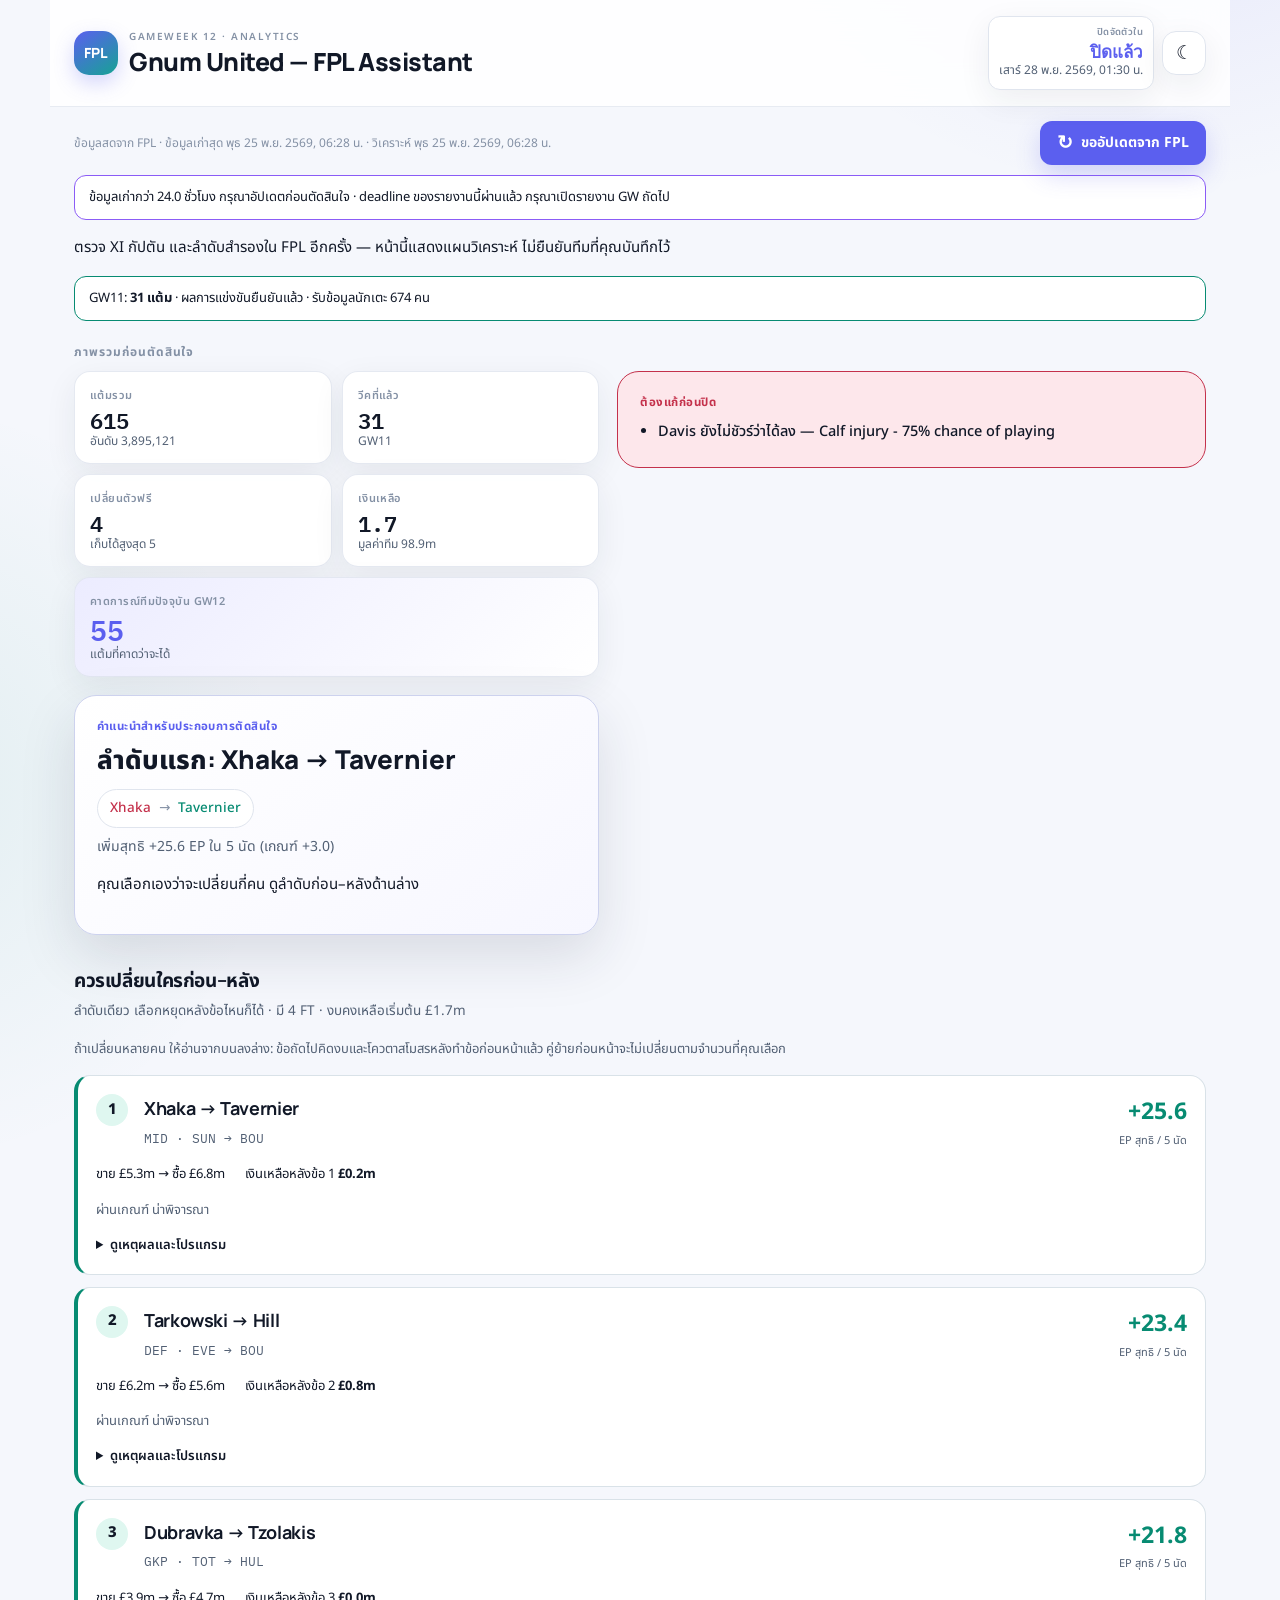
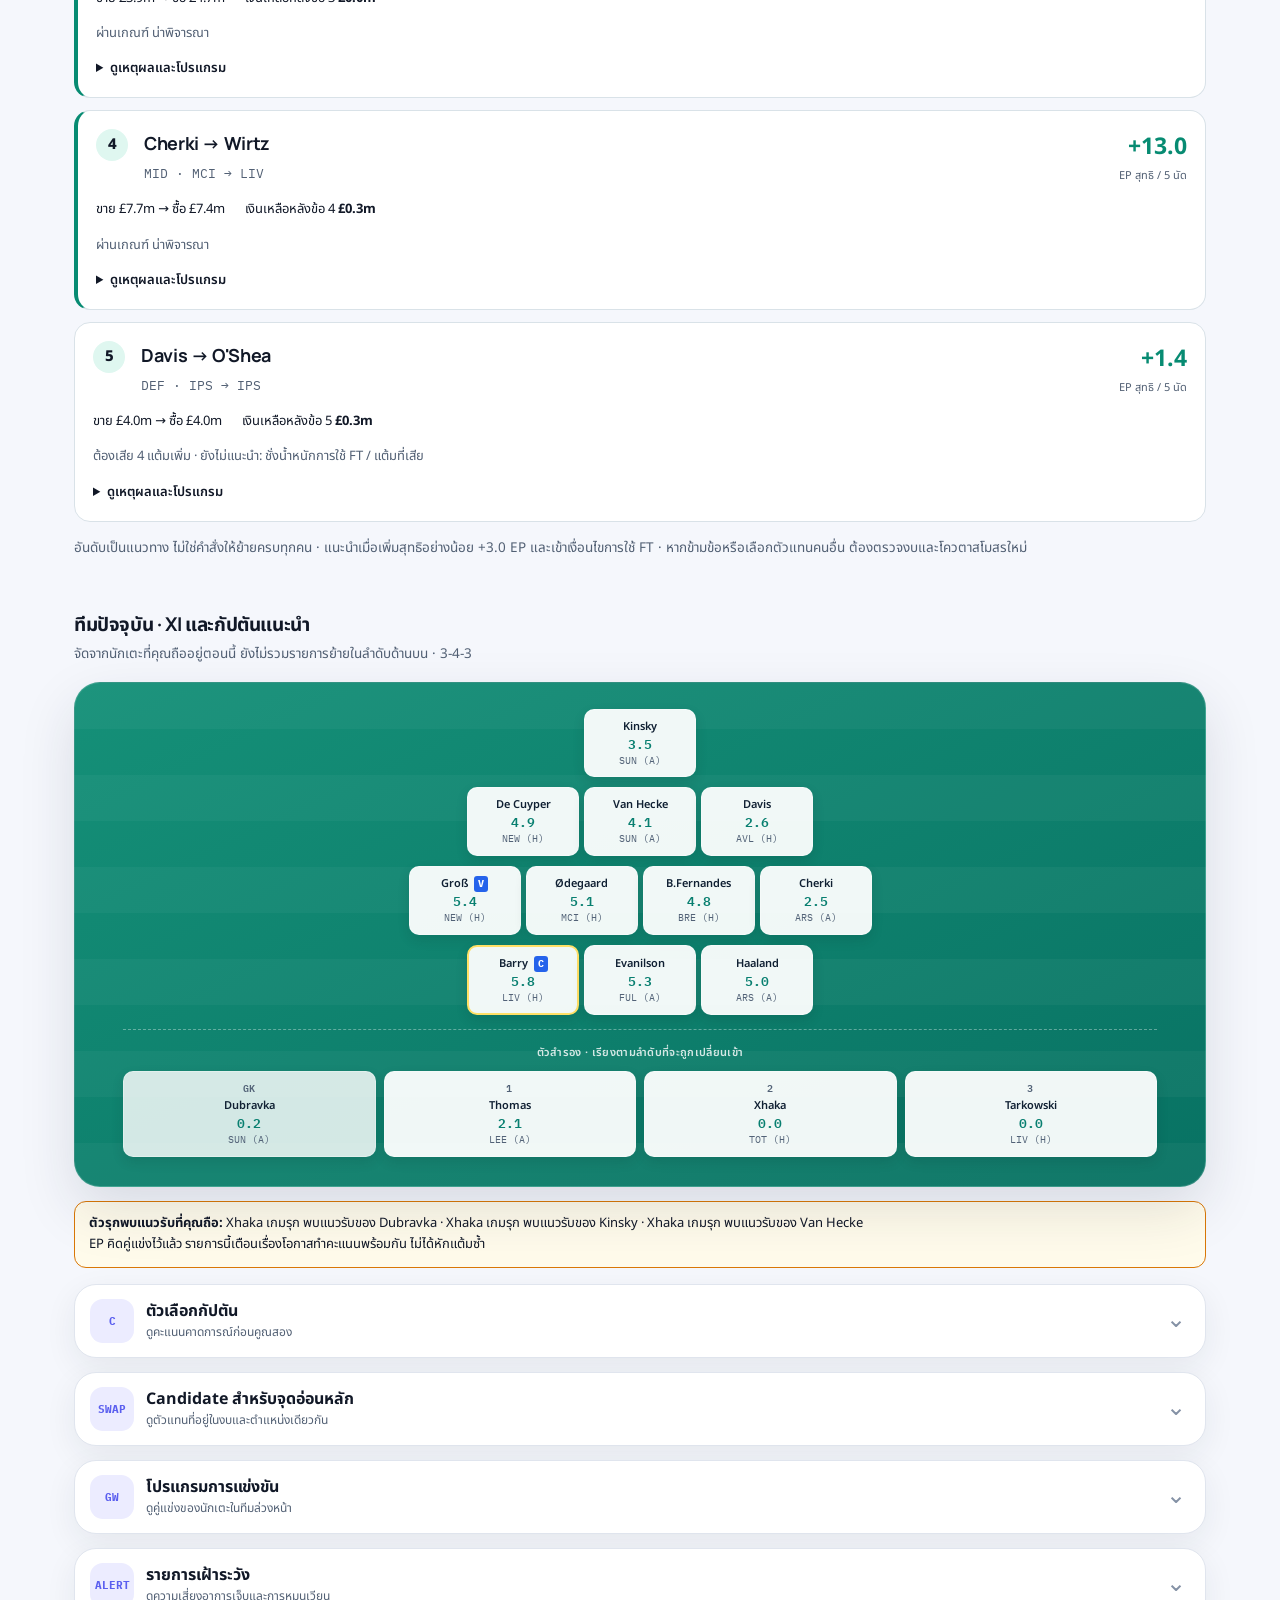
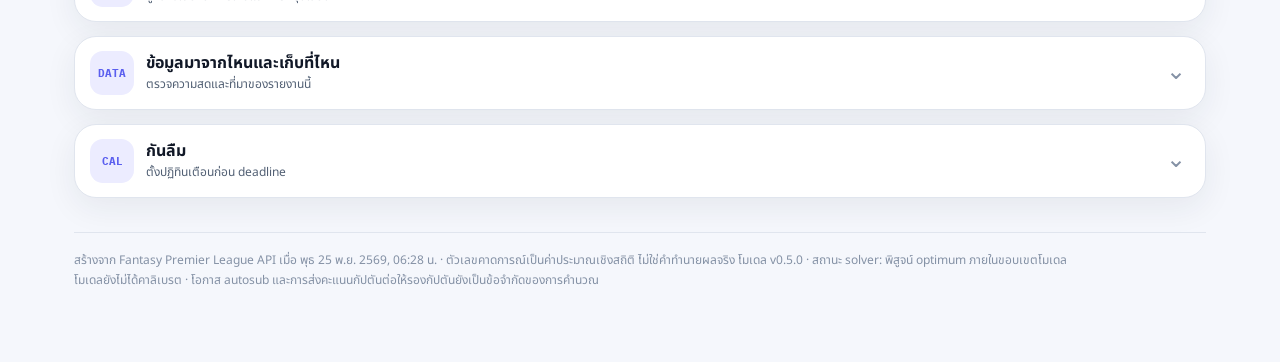
==== docs/index.html @ 447b9b9e "dashboard: refresh published report [skip ci]" ====
<!doctype html>
<html lang="th">
<head>
<meta charset="utf-8">
<meta name="viewport" content="width=device-width, initial-scale=1, viewport-fit=cover">
<title>Gnum United — FPL Assistant</title>
<meta name="description" content="วิเคราะห์ทีม ตัวเลือกกัปตัน และ Candidate สำหรับการตัดสินใจก่อน deadline">
<link rel="manifest" href="manifest.webmanifest">
<meta name="theme-color" content="#0B1829" media="(prefers-color-scheme: dark)">
<meta name="theme-color" content="#F5F7FC" media="(prefers-color-scheme: light)">
<meta name="apple-mobile-web-app-capable" content="yes">
<meta name="apple-mobile-web-app-title" content="FPL">
<link rel="apple-touch-icon" href="icon-180.png">
<link rel="icon" href="icon.svg" type="image/svg+xml">
<link rel="preconnect" href="https://fonts.googleapis.com">
<link rel="preconnect" href="https://fonts.gstatic.com" crossorigin>
<link rel="stylesheet" href="https://fonts.googleapis.com/css2?family=Manrope:wght@600;700;800&family=Noto+Sans+Thai:wght@400;500;600;700&family=IBM+Plex+Mono:wght@500;600&display=swap">
<link rel="stylesheet" href="sports-ui.css?v=f3679ccfa0b4">
</head>
<body>
<div class="wrap">

<header>
  <div class="brandline">
    <div class="appmark">FPL</div>
    <div class="brand">
      <div class="eyebrow">Gameweek 12 &middot; Analytics</div>
      <h1>Gnum United — FPL Assistant</h1>
    </div>
  </div>
  <div class="header-actions">
    <div class="countdown ">
      <div class="lab">ปิดจัดตัวใน</div>
      <div class="val" id="cd" data-deadline="2026-11-27T18:30:00+00:00">2d 19h</div>
      <div class="sub">เสาร์ 28 พ.ย. 2569, 01:30 น.</div>
    </div>
    <button class="iconbtn" type="button" id="theme-toggle" aria-label="เปลี่ยนธีม" title="เปลี่ยนธีม">
      <span class="theme-sun" aria-hidden="true">☀</span><span class="theme-moon" aria-hidden="true">☾</span>
    </button>
  </div>
</header>

<div class="webtools">
  <form method="post" action="/refresh" id="refresh-form">
    <button class="btn refreshbtn" type="submit" id="refresh-btn"><span class="refreshicon" aria-hidden="true">↻</span><span class="refresh-label">อัปเดตข้อมูลล่าสุด</span></button>
    <button class="btn installbtn" type="button" id="install-btn" hidden><span aria-hidden="true">↓</span> ติดตั้งแอป</button>
  </form>
  <span class="stamp">ข้อมูลสดจาก FPL · ข้อมูลเก่าสุด พุธ 25 พ.ย. 2569, 06:28 น. · วิเคราะห์ พุธ 25 พ.ย. 2569, 06:28 น.</span>
  <div class="refresh-status" id="refresh-status" role="status" aria-live="polite" hidden></div>
</div>

<div class="data-state working" id="freshness-warning" role="status" hidden
     data-fetched="2026-11-24T23:28:04.010423+00:00" data-stale-hours="24.0"
     data-known="true"></div>
<p class="sub lineup-note">ตรวจ XI กัปตัน และลำดับสำรองใน FPL อีกครั้ง — หน้านี้แสดงแผนวิเคราะห์ ไม่ยืนยันทีมที่คุณบันทึกไว้</p>

<div class="data-state success">
  GW11: <b>31 แต้ม</b> · ผลการแข่งขันยืนยันแล้ว
  · รับข้อมูลนักเตะ 674 คน
</div>

<div class="overview-label">ภาพรวมก่อนตัดสินใจ</div>
<div class="top-summary">
<dl class="tiles">
  <div class="tile"><dt>แต้มรวม</dt><dd>615<small>อันดับ 3,895,121</small></dd></div>
  <div class="tile"><dt>วีคที่แล้ว</dt><dd>31<small>GW11</small></dd></div>
  <div class="tile"><dt>เปลี่ยนตัวฟรี</dt><dd>4<small>เก็บได้สูงสุด 5</small></dd></div>
  <div class="tile"><dt>เงินเหลือ</dt><dd>1.7<small>มูลค่าทีม 98.9m</small></dd></div>
  <div class="tile"><dt>คาดการณ์ทีมปัจจุบัน GW12</dt><dd>55<small>แต้มที่คาดว่าจะได้</small></dd></div>
</dl>

<div class="action alert">
  <div class="lab">ต้องแก้ก่อนปิด</div>
  <ul class="alertlist">
<li>Davis ยังไม่ชัวร์ว่าได้ลง — Calf injury - 75% chance of playing</li>  </ul>
</div>

<div class="action">
  <div class="lab">คำแนะนำสำหรับประกอบการตัดสินใจ</div>
  <p class="headline">ลำดับแรก: Xhaka → Tavernier</p>
  <div class="move">
    <span class="swap"><span class="out">Xhaka</span><span class="arr">&rarr;</span><span class="in">Tavernier</span></span>
  </div>
  <p class="detail">เพิ่มสุทธิ +25.6 EP ใน 5 นัด (เกณฑ์ +3.0)</p>
  <p class="sub">คุณเลือกเองว่าจะเปลี่ยนกี่คน ดูลำดับก่อน–หลังด้านล่าง</p>
</div>
</div>

<section id="transfer-priorities" aria-labelledby="priority-heading">
  <h2 id="priority-heading">ควรเปลี่ยนใครก่อน–หลัง</h2>
  <p class="sub">ลำดับเดียว เลือกหยุดหลังข้อไหนก็ได้ · มี 4 FT · งบคงเหลือเริ่มต้น £1.7m</p>
  <p class="priority-note">ถ้าเปลี่ยนหลายคน ให้อ่านจากบนลงล่าง: ข้อถัดไปคิดงบและโควตาสโมสรหลังทำข้อก่อนหน้าแล้ว คู่ย้ายก่อนหน้าจะไม่เปลี่ยนตามจำนวนที่คุณเลือก</p>
  <ol class="priority-list">
    <li class="priority-card priority-ready">
      <div class="priority-top"><span class="priority-number">1</span><div>
        <h3>Xhaka <span aria-label="เปลี่ยนเป็น">→</span> Tavernier</h3>
        <p class="pmeta">MID · SUN → BOU</p>
      </div><strong class="priority-gain">+25.6<small>EP สุทธิ / 5 นัด</small></strong></div>
      <div class="priority-meta">
        <span>ขาย £5.3m → ซื้อ £6.8m</span>
        <span>เงินเหลือหลังข้อ 1 <b>£0.2m</b></span>
      </div>
      <p class="priority-status">ผ่านเกณฑ์ น่าพิจารณา</p>
      <details class="priority-details"><summary>ดูเหตุผลและโปรแกรม</summary>
        <p>EP 5 นัด: Xhaka 0.0 → Tavernier 25.6 · เพิ่มก่อนหักแต้ม +25.6</p>
        <p>ถ้าทำข้อ 1–1: รวมสุทธิ +25.6 EP · เสียแต้มรวม 0</p>
        <p>ความพร้อมลง 100% · โอกาสตัวจริงประมาณ 100% · มีโปรแกรม 5/5 นัด</p>
        <p>GW12 FUL (A) · GW13 BHA (H) · GW14 HUL (H) · GW15 ARS (A) · GW16 COV (H)</p>
      </details>
    </li>
    <li class="priority-card priority-ready">
      <div class="priority-top"><span class="priority-number">2</span><div>
        <h3>Tarkowski <span aria-label="เปลี่ยนเป็น">→</span> Hill</h3>
        <p class="pmeta">DEF · EVE → BOU</p>
      </div><strong class="priority-gain">+23.4<small>EP สุทธิ / 5 นัด</small></strong></div>
      <div class="priority-meta">
        <span>ขาย £6.2m → ซื้อ £5.6m</span>
        <span>เงินเหลือหลังข้อ 2 <b>£0.8m</b></span>
      </div>
      <p class="priority-status">ผ่านเกณฑ์ น่าพิจารณา</p>
      <details class="priority-details"><summary>ดูเหตุผลและโปรแกรม</summary>
        <p>EP 5 นัด: Tarkowski 0.0 → Hill 23.4 · เพิ่มก่อนหักแต้ม +23.4</p>
        <p>ถ้าทำข้อ 1–2: รวมสุทธิ +49.0 EP · เสียแต้มรวม 0</p>
        <p>ความพร้อมลง 100% · โอกาสตัวจริงประมาณ 100% · มีโปรแกรม 5/5 นัด</p>
        <p>GW12 FUL (A) · GW13 BHA (H) · GW14 HUL (H) · GW15 ARS (A) · GW16 COV (H)</p>
      </details>
    </li>
    <li class="priority-card priority-ready">
      <div class="priority-top"><span class="priority-number">3</span><div>
        <h3>Dubravka <span aria-label="เปลี่ยนเป็น">→</span> Tzolakis</h3>
        <p class="pmeta">GKP · TOT → HUL</p>
      </div><strong class="priority-gain">+21.8<small>EP สุทธิ / 5 นัด</small></strong></div>
      <div class="priority-meta">
        <span>ขาย £3.9m → ซื้อ £4.7m</span>
        <span>เงินเหลือหลังข้อ 3 <b>£0.0m</b></span>
      </div>
      <p class="priority-status">ผ่านเกณฑ์ น่าพิจารณา</p>
      <details class="priority-details"><summary>ดูเหตุผลและโปรแกรม</summary>
        <p>EP 5 นัด: Dubravka 0.8 → Tzolakis 22.6 · เพิ่มก่อนหักแต้ม +21.8</p>
        <p>ถ้าทำข้อ 1–3: รวมสุทธิ +70.8 EP · เสียแต้มรวม 0</p>
        <p>ความพร้อมลง 100% · โอกาสตัวจริงประมาณ 100% · มีโปรแกรม 5/5 นัด</p>
        <p>GW12 CRY (A) · GW13 NFO (H) · GW14 BOU (A) · GW15 TOT (H) · GW16 MCI (A)</p>
      </details>
    </li>
    <li class="priority-card priority-ready">
      <div class="priority-top"><span class="priority-number">4</span><div>
        <h3>Cherki <span aria-label="เปลี่ยนเป็น">→</span> Wirtz</h3>
        <p class="pmeta">MID · MCI → LIV</p>
      </div><strong class="priority-gain">+13.0<small>EP สุทธิ / 5 นัด</small></strong></div>
      <div class="priority-meta">
        <span>ขาย £7.7m → ซื้อ £7.4m</span>
        <span>เงินเหลือหลังข้อ 4 <b>£0.3m</b></span>
      </div>
      <p class="priority-status">ผ่านเกณฑ์ น่าพิจารณา</p>
      <details class="priority-details"><summary>ดูเหตุผลและโปรแกรม</summary>
        <p>EP 5 นัด: Cherki 13.8 → Wirtz 26.8 · เพิ่มก่อนหักแต้ม +13.0</p>
        <p>ถ้าทำข้อ 1–4: รวมสุทธิ +83.8 EP · เสียแต้มรวม 0</p>
        <p>ความพร้อมลง 100% · โอกาสตัวจริงประมาณ 100% · มีโปรแกรม 5/5 นัด</p>
        <p>GW12 EVE (A) · GW13 SUN (H) · GW14 CHE (A) · GW15 LEE (H) · GW16 TOT (H)</p>
      </details>
    </li>
    <li class="priority-card ">
      <div class="priority-top"><span class="priority-number">5</span><div>
        <h3>Davis <span aria-label="เปลี่ยนเป็น">→</span> O&#39;Shea</h3>
        <p class="pmeta">DEF · IPS → IPS</p>
      </div><strong class="priority-gain">+1.4<small>EP สุทธิ / 5 นัด</small></strong></div>
      <div class="priority-meta">
        <span>ขาย £4.0m → ซื้อ £4.0m</span>
        <span>เงินเหลือหลังข้อ 5 <b>£0.3m</b></span>
      </div>
      <p class="priority-status">ต้องเสีย 4 แต้มเพิ่ม · ยังไม่แนะนำ: ชั่งน้ำหนักการใช้ FT / แต้มที่เสีย</p>
      <details class="priority-details"><summary>ดูเหตุผลและโปรแกรม</summary>
        <p>EP 5 นัด: Davis 10.8 → O&#39;Shea 16.2 · เพิ่มก่อนหักแต้ม +5.4</p>
        <p>ถ้าทำข้อ 1–5: รวมสุทธิ +85.1 EP · เสียแต้มรวม 4</p>
        <p>ความพร้อมลง 100% · โอกาสตัวจริงประมาณ 100% · มีโปรแกรม 5/5 นัด</p>
        <p>GW12 AVL (H) · GW13 COV (A) · GW14 LEE (A) · GW15 NEW (H) · GW16 BHA (A)</p>
      </details>
    </li>
  </ol>
  <p class="sub">อันดับเป็นแนวทาง ไม่ใช่คำสั่งให้ย้ายครบทุกคน · แนะนำเมื่อเพิ่มสุทธิอย่างน้อย +3.0 EP และเข้าเงื่อนไขการใช้ FT · หากข้ามข้อหรือเลือกตัวแทนคนอื่น ต้องตรวจงบและโควตาสโมสรใหม่</p>
</section>

<section aria-labelledby="current-xi-heading">
  <h2 id="current-xi-heading">ทีมปัจจุบัน · XI และกัปตันแนะนำ</h2>
  <p class="sub">จัดจากนักเตะที่คุณถืออยู่ตอนนี้ ยังไม่รวมรายการย้ายในลำดับด้านบน · 3-4-3</p>
  <div class="pitch">
    <div class="row">
      <button type="button" class="card player-open " data-player="496">
        <div class="nm">Kinsky</div>
        <div class="ep">3.5</div>
        <div class="op">SUN (A)</div>
      </button>
    </div>
    <div class="row">
      <button type="button" class="card player-open " data-player="115">
        <div class="nm">De Cuyper</div>
        <div class="ep">4.9</div>
        <div class="op">NEW (H)</div>
      </button>
      <button type="button" class="card player-open " data-player="112">
        <div class="nm">Van Hecke</div>
        <div class="ep">4.1</div>
        <div class="op">SUN (A)</div>
      </button>
      <button type="button" class="card player-open " data-player="305">
        <div class="nm">Davis</div>
        <div class="ep">2.6</div>
        <div class="op">AVL (H)</div>
      </button>
    </div>
    <div class="row">
      <button type="button" class="card player-open " data-player="124">
        <div class="nm">Groß<span class="badge">V</span></div>
        <div class="ep">5.4</div>
        <div class="op">NEW (H)</div>
      </button>
      <button type="button" class="card player-open " data-player="15">
        <div class="nm">Ødegaard</div>
        <div class="ep">5.1</div>
        <div class="op">MCI (H)</div>
      </button>
      <button type="button" class="card player-open " data-player="426">
        <div class="nm">B.Fernandes</div>
        <div class="ep">4.8</div>
        <div class="op">BRE (H)</div>
      </button>
      <button type="button" class="card player-open " data-player="399">
        <div class="nm">Cherki</div>
        <div class="ep">2.5</div>
        <div class="op">ARS (A)</div>
      </button>
    </div>
    <div class="row">
      <button type="button" class="card player-open cap" data-player="249">
        <div class="nm">Barry<span class="badge">C</span></div>
        <div class="ep">5.8</div>
        <div class="op">LIV (H)</div>
      </button>
      <button type="button" class="card player-open " data-player="79">
        <div class="nm">Evanilson</div>
        <div class="ep">5.3</div>
        <div class="op">FUL (A)</div>
      </button>
      <button type="button" class="card player-open " data-player="411">
        <div class="nm">Haaland</div>
        <div class="ep">5.0</div>
        <div class="op">ARS (A)</div>
      </button>
    </div>
    <div class="benchrow">
      <div class="lab">ตัวสำรอง &middot; เรียงตามลำดับที่จะถูกเปลี่ยนเข้า</div>
      <div class="row benchgrid">
        <button type="button" class="card player-open gkslot" data-player="497"><div class="slot">GK</div><div class="nm">Dubravka</div><div class="ep">0.2</div><div class="op">SUN (A)</div></button>
        <button type="button" class="card player-open" data-player="173"><div class="slot">1</div><div class="nm">Thomas</div><div class="ep">2.1</div><div class="op">LEE (A)</div></button>
        <button type="button" class="card player-open" data-player="544"><div class="slot">2</div><div class="nm">Xhaka</div><div class="ep">0.0</div><div class="op">TOT (H)</div></button>
        <button type="button" class="card player-open" data-player="229"><div class="slot">3</div><div class="nm">Tarkowski</div><div class="ep">0.0</div><div class="op">LIV (H)</div></button>
      </div>
    </div>
  </div>
</section>

<div class="data-state caution"><b>ตัวรุกพบแนวรับที่คุณถือ:</b> Xhaka เกมรุก พบแนวรับของ Dubravka · Xhaka เกมรุก พบแนวรับของ Kinsky · Xhaka เกมรุก พบแนวรับของ Van Hecke<br><span class="sub">EP คิดคู่แข่งไว้แล้ว รายการนี้เตือนเรื่องโอกาสทำคะแนนพร้อมกัน ไม่ได้หักแต้มซ้ำ</span></div>

<details class="insight">
  <summary><span class="summary-icon">C</span><span><strong>ตัวเลือกกัปตัน</strong><small>ดูคะแนนคาดการณ์ก่อนคูณสอง</small></span><span class="chevron">⌄</span></summary>
  <div class="insight-body">
  <p class="sub">แต้มที่คาดว่าจะได้ ก่อนคูณสอง</p>
  <div class="scroll"><table>
    <thead><tr><th>ผู้เล่น</th><th>คู่แข่ง</th><th class="r">xG</th><th class="r">xA</th><th class="r">Bonus</th><th class="r">EP</th></tr></thead>
    <tbody>
      <tr>
        <td><span class="pos">FWD</span> <span class="pname">Barry</span> <span class="pmeta">EVE</span></td>
        <td class="pmeta">LIV (H)</td>
        <td class="r">0.70</td>
        <td class="r">0.07</td>
        <td class="r">0.3</td>
        <td class="r"><span class="meter"><span class="track"><span class="fill" style="width:100%"></span></span><b>5.8</b></span></td>
      </tr>
      <tr>
        <td><span class="pos">MID</span> <span class="pname">Groß</span> <span class="pmeta">BHA</span></td>
        <td class="pmeta">NEW (H)</td>
        <td class="r">0.33</td>
        <td class="r">0.32</td>
        <td class="r">0.7</td>
        <td class="r"><span class="meter"><span class="track"><span class="fill" style="width:92%"></span></span><b>5.4</b></span></td>
      </tr>
      <tr>
        <td><span class="pos">FWD</span> <span class="pname">Evanilson</span> <span class="pmeta">BOU</span></td>
        <td class="pmeta">FUL (A)</td>
        <td class="r">0.42</td>
        <td class="r">0.12</td>
        <td class="r">0.8</td>
        <td class="r"><span class="meter"><span class="track"><span class="fill" style="width:90%"></span></span><b>5.3</b></span></td>
      </tr>
      <tr>
        <td><span class="pos">MID</span> <span class="pname">Ødegaard</span> <span class="pmeta">ARS</span></td>
        <td class="pmeta">MCI (H)</td>
        <td class="r">0.26</td>
        <td class="r">0.24</td>
        <td class="r">0.7</td>
        <td class="r"><span class="meter"><span class="track"><span class="fill" style="width:87%"></span></span><b>5.1</b></span></td>
      </tr>
      <tr>
        <td><span class="pos">FWD</span> <span class="pname">Haaland</span> <span class="pmeta">MCI</span></td>
        <td class="pmeta">ARS (A)</td>
        <td class="r">0.63</td>
        <td class="r">0.05</td>
        <td class="r">1.0</td>
        <td class="r"><span class="meter"><span class="track"><span class="fill" style="width:86%"></span></span><b>5.0</b></span></td>
      </tr>
      <tr>
        <td><span class="pos">DEF</span> <span class="pname">De Cuyper</span> <span class="pmeta">BHA</span></td>
        <td class="pmeta">NEW (H)</td>
        <td class="r">0.18</td>
        <td class="r">0.19</td>
        <td class="r">0.5</td>
        <td class="r"><span class="meter"><span class="track"><span class="fill" style="width:83%"></span></span><b>4.9</b></span></td>
      </tr>
    </tbody>
  </table></div>
  </div>
</details>

<details class="insight">
  <summary><span class="summary-icon">SWAP</span><span><strong>Candidate สำหรับจุดอ่อนหลัก</strong><small>ดูตัวแทนที่อยู่ในงบและตำแหน่งเดียวกัน</small></span><span class="chevron">⌄</span></summary>
  <div class="insight-body">
  <p class="sub">
    เทียบตัวแทนตำแหน่ง MID กับ <b>Xhaka</b>
    (ราคาขาย £5.3m · EP 5/5 นัด 0.0)
    · เรียงจากผลต่าง EP โดยไม่ใช้ ownership จัดอันดับ
  </p>
  <div class="scroll"><table>
    <thead><tr><th>#</th><th>ผู้เล่น</th><th class="r">£</th><th class="r">%ถือครอง</th><th>โปรแกรม 5 นัด</th><th class="r">GW12</th><th class="r">EP 5 นัด</th><th class="r">ผลต่างสุทธิ</th><th class="r">โอกาสลง</th></tr></thead>
    <tbody>
      <tr style="background:var(--good-soft)">
        <td class="r">1</td>
        <td><span class="pname">Tavernier</span> <span class="pmeta">BOU</span> <span class="pos">ลำดับแรก</span> <span class="pos">ราคาเสี่ยงขึ้น</span><br><span class="pmeta">นาที +10.0 · ประตู +8.8 · แอสซิสต์ +2.8 · คลีนชีต +1.3</span></td>
        <td class="r">6.8</td>
        <td class="r">33.6</td>
        <td style="white-space:normal"><span class="pmeta">GW12 FUL (A) [3] · GW13 BHA (H) [4] · GW14 HUL (H) [2] · GW15 ARS (A) [5] · GW16 COV (H) [2]</span></td>
        <td class="r">4.7</td>
        <td class="r"><b>25.6</b><br><small>5/5 นัด</small></td>
        <td class="r" style="color:var(--good)">+25.6</td>
        <td class="r">100%</td>
      </tr>
      <tr>
        <td class="r">2</td>
        <td><span class="pname">E.Le Fée</span> <span class="pmeta">SUN</span><br><span class="pmeta">นาที +10.0 · ประตู +8.0 · แอสซิสต์ +2.4 · คลีนชีต +1.3</span></td>
        <td class="r">5.7</td>
        <td class="r">3.1</td>
        <td style="white-space:normal"><span class="pmeta">GW12 TOT (H) [3] · GW13 LIV (A) [4] · GW14 NEW (A) [3] · GW15 NFO (H) [3] · GW16 CRY (H) [2]</span></td>
        <td class="r">5.3</td>
        <td class="r"><b>25.4</b><br><small>5/5 นัด</small></td>
        <td class="r" style="color:var(--good)">+25.4</td>
        <td class="r">100%</td>
      </tr>
      <tr>
        <td class="r">3</td>
        <td><span class="pname">Rudoni</span> <span class="pmeta">COV</span><br><span class="pmeta">นาที +9.7 · ประตู +5.8 · แอสซิสต์ +2.8 · คลีนชีต +1.1</span></td>
        <td class="r">5.0</td>
        <td class="r">1.8</td>
        <td style="white-space:normal"><span class="pmeta">GW12 LEE (A) [3] · GW13 IPS (H) [2] · GW14 MUN (A) [3] · GW15 AVL (H) [3] · GW16 BOU (A) [4]</span></td>
        <td class="r">4.4</td>
        <td class="r"><b>23.3</b><br><small>5/5 นัด</small></td>
        <td class="r" style="color:var(--good)">+23.3</td>
        <td class="r">100%</td>
      </tr>
      <tr>
        <td class="r">4</td>
        <td><span class="pname">Dewsbury-Hall</span> <span class="pmeta">EVE</span><br><span class="pmeta">นาที +10.0 · ประตู +4.6 · แอสซิสต์ +1.8 · คลีนชีต +1.1</span></td>
        <td class="r">6.7</td>
        <td class="r">7.1</td>
        <td style="white-space:normal"><span class="pmeta">GW12 LIV (H) [4] · GW13 AVL (A) [3] · GW14 FUL (H) [2] · GW15 BHA (A) [4] · GW16 NFO (A) [2]</span></td>
        <td class="r">4.7</td>
        <td class="r"><b>22.0</b><br><small>5/5 นัด</small></td>
        <td class="r" style="color:var(--good)">+22.0</td>
        <td class="r">100%</td>
      </tr>
    </tbody>
  </table></div>
  <p class="sub" style="margin-top:10px">เกณฑ์แนะนำย้าย: เพิ่มอย่างน้อย 3.0 EP ใน 5 นัด หากไม่ถึงเกณฑ์ Candidate เป็นเพียง watchlist</p>
  </div>
</details>


<details class="insight">
  <summary><span class="summary-icon">GW</span><span><strong>โปรแกรมการแข่งขัน</strong><small>ดูคู่แข่งของนักเตะในทีมล่วงหน้า</small></span><span class="chevron">⌄</span></summary>
  <div class="insight-body">
  <p class="sub">ดูว่านักเตะของคุณแต่ละกลุ่มเจอใครบ้าง · กดชื่อนักเตะเพื่อเปิดอันดับเปรียบเทียบ</p>
  <div class="scroll"><table>
    <thead><tr><th>นักเตะในทีมคุณ</th><th class="r">GW12</th><th class="r">GW13</th><th class="r">GW14</th><th class="r">GW15</th><th class="r">GW16</th><th class="r">GW17</th><th class="r">เฉลี่ย</th></tr></thead>
    <tbody>
      <tr>
        <td><div class="playerlist"><button type="button" class="playerlink player-open" data-player="115">De Cuyper <span class="pmeta">DEF</span></button><button type="button" class="playerlink player-open" data-player="124">Groß <span class="pmeta">MID</span></button></div><span class="pmeta">Brighton</span></td>
        <td class="r"><span class="fdr d3">NEW H 3</span></td>
        <td class="r"><span class="fdr d4">BOU A 4</span></td>
        <td class="r"><span class="fdr d2">NFO A 2</span></td>
        <td class="r"><span class="fdr d3">EVE H 3</span></td>
        <td class="r"><span class="fdr d2">IPS H 2</span></td>
        <td class="r"><span class="fdr d3">FUL A 3</span></td>
        <td class="r">2.83</td>
      </tr>
      <tr>
        <td><div class="playerlist"><button type="button" class="playerlink player-open" data-player="229">Tarkowski <span class="pmeta">DEF</span></button><button type="button" class="playerlink player-open" data-player="249">Barry <span class="pmeta">FWD</span></button></div><span class="pmeta">Everton</span></td>
        <td class="r"><span class="fdr d4">LIV H 4</span></td>
        <td class="r"><span class="fdr d3">AVL A 3</span></td>
        <td class="r"><span class="fdr d2">FUL H 2</span></td>
        <td class="r"><span class="fdr d4">BHA A 4</span></td>
        <td class="r"><span class="fdr d2">NFO A 2</span></td>
        <td class="r"><span class="fdr d2">SUN H 2</span></td>
        <td class="r">2.83</td>
      </tr>
      <tr>
        <td><div class="playerlist"><button type="button" class="playerlink player-open" data-player="305">Davis <span class="pmeta">DEF</span></button></div><span class="pmeta">Ipswich Town</span></td>
        <td class="r"><span class="fdr d3">AVL H 3</span></td>
        <td class="r"><span class="fdr d2">COV A 2</span></td>
        <td class="r"><span class="fdr d3">LEE A 3</span></td>
        <td class="r"><span class="fdr d3">NEW H 3</span></td>
        <td class="r"><span class="fdr d4">BHA A 4</span></td>
        <td class="r"><span class="fdr d3">BRE H 3</span></td>
        <td class="r">3.00</td>
      </tr>
      <tr>
        <td><div class="playerlist"><button type="button" class="playerlink player-open" data-player="426">B.Fernandes <span class="pmeta">MID</span></button></div><span class="pmeta">Man Utd</span></td>
        <td class="r"><span class="fdr d3">BRE H 3</span></td>
        <td class="r"><span class="fdr d3">NEW A 3</span></td>
        <td class="r"><span class="fdr d2">COV H 2</span></td>
        <td class="r"><span class="fdr d2">CRY A 2</span></td>
        <td class="r"><span class="fdr d5">ARS A 5</span></td>
        <td class="r"><span class="fdr d3">NFO H 3</span></td>
        <td class="r">3.00</td>
      </tr>
      <tr>
        <td><div class="playerlist"><button type="button" class="playerlink player-open" data-player="112">Van Hecke <span class="pmeta">DEF</span></button><button type="button" class="playerlink player-open" data-player="496">Kinsky <span class="pmeta">GKP</span></button><button type="button" class="playerlink player-open" data-player="497">Dubravka <span class="pmeta">GKP</span></button></div><span class="pmeta">Spurs</span></td>
        <td class="r"><span class="fdr d3">SUN A 3</span></td>
        <td class="r"><span class="fdr d2">FUL H 2</span></td>
        <td class="r"><span class="fdr d4">ARS H 4</span></td>
        <td class="r"><span class="fdr d2">HUL A 2</span></td>
        <td class="r"><span class="fdr d4">LIV A 4</span></td>
        <td class="r"><span class="fdr d3">BOU H 3</span></td>
        <td class="r">3.00</td>
      </tr>
      <tr>
        <td><div class="playerlist"><button type="button" class="playerlink player-open" data-player="544">Xhaka <span class="pmeta">MID</span></button></div><span class="pmeta">Sunderland</span></td>
        <td class="r"><span class="fdr d3">TOT H 3</span></td>
        <td class="r"><span class="fdr d4">LIV A 4</span></td>
        <td class="r"><span class="fdr d3">NEW A 3</span></td>
        <td class="r"><span class="fdr d3">NFO H 3</span></td>
        <td class="r"><span class="fdr d2">CRY H 2</span></td>
        <td class="r"><span class="fdr d3">EVE A 3</span></td>
        <td class="r">3.00</td>
      </tr>
      <tr>
        <td><div class="playerlist"><button type="button" class="playerlink player-open" data-player="15">Ødegaard <span class="pmeta">MID</span></button></div><span class="pmeta">Arsenal</span></td>
        <td class="r"><span class="fdr d4">MCI H 4</span></td>
        <td class="r"><span class="fdr d4">BRE A 4</span></td>
        <td class="r"><span class="fdr d3">TOT A 3</span></td>
        <td class="r"><span class="fdr d3">BOU H 3</span></td>
        <td class="r"><span class="fdr d3">MUN H 3</span></td>
        <td class="r"><span class="fdr d2">CRY A 2</span></td>
        <td class="r">3.17</td>
      </tr>
      <tr>
        <td><div class="playerlist"><button type="button" class="playerlink player-open" data-player="79">Evanilson <span class="pmeta">FWD</span></button></div><span class="pmeta">Bournemouth</span></td>
        <td class="r"><span class="fdr d3">FUL A 3</span></td>
        <td class="r"><span class="fdr d4">BHA H 4</span></td>
        <td class="r"><span class="fdr d2">HUL H 2</span></td>
        <td class="r"><span class="fdr d5">ARS A 5</span></td>
        <td class="r"><span class="fdr d2">COV H 2</span></td>
        <td class="r"><span class="fdr d3">TOT A 3</span></td>
        <td class="r">3.17</td>
      </tr>
      <tr>
        <td><div class="playerlist"><button type="button" class="playerlink player-open" data-player="173">Thomas <span class="pmeta">DEF</span></button></div><span class="pmeta">Coventry City</span></td>
        <td class="r"><span class="fdr d3">LEE A 3</span></td>
        <td class="r"><span class="fdr d2">IPS H 2</span></td>
        <td class="r"><span class="fdr d3">MUN A 3</span></td>
        <td class="r"><span class="fdr d3">AVL H 3</span></td>
        <td class="r"><span class="fdr d4">BOU A 4</span></td>
        <td class="r"><span class="fdr d4">CHE H 4</span></td>
        <td class="r">3.17</td>
      </tr>
      <tr>
        <td><div class="playerlist"><button type="button" class="playerlink player-open" data-player="399">Cherki <span class="pmeta">MID</span></button><button type="button" class="playerlink player-open" data-player="411">Haaland <span class="pmeta">FWD</span></button></div><span class="pmeta">Man City</span></td>
        <td class="r"><span class="fdr d5">ARS A 5</span></td>
        <td class="r"><span class="fdr d3">LEE H 3</span></td>
        <td class="r"><span class="fdr d4">BRE A 4</span></td>
        <td class="r"><span class="fdr d4">CHE H 4</span></td>
        <td class="r"><span class="fdr d2">HUL H 2</span></td>
        <td class="r"><span class="fdr d3">NEW A 3</span></td>
        <td class="r">3.50</td>
      </tr>
    </tbody>
  </table></div>
  <div class="legend">
    <span><i style="background:var(--fdr2)"></i>ง่าย (2)</span>
    <span><i style="background:var(--fdr3)"></i>กลางๆ (3)</span>
    <span><i style="background:var(--fdr4)"></i>ยาก (4)</span>
    <span><i style="background:var(--fdr5)"></i>ยากมาก (5)</span>
    <span style="color:var(--ink-3)">H เหย้า &middot; A เยือน</span>
  </div>
  </div>
</details>

<div class="modalback" id="player-modal" hidden>
  <div class="modal" role="dialog" aria-modal="true" aria-labelledby="compare-title">
    <div class="modalhead">
      <div><h2 id="compare-title">เปรียบเทียบนักเตะ</h2><div class="pmeta" id="compare-sub"></div></div>
      <button type="button" class="closebtn" id="compare-close" aria-label="ปิด">&times;</button>
    </div>
    <div class="comparefilters" aria-label="เรียงตัวเลือก">
      <button class="filterbtn" data-sort="ep" aria-selected="true">คะแนนสูงสุด</button>
      <button class="filterbtn" data-sort="price">ราคาใกล้เคียง</button>
      <button class="filterbtn" data-sort="form">ฟอร์มดีที่สุด</button>
      <button class="filterbtn" data-sort="fixtures">โปรแกรมดีที่สุด</button>
    </div>
    <p class="swipehint">เลื่อนตารางซ้าย–ขวาเพื่อดู EP ผลต่าง และโอกาสลง</p>
    <div class="scroll comparetable" tabindex="0" aria-label="ตารางเปรียบเทียบนักเตะ เลื่อนซ้ายขวาเพื่อดูทุกคอลัมน์"><table>
      <thead><tr><th>อันดับ</th><th>ผู้เล่น</th><th class="r">£</th><th>โปรแกรม</th><th class="r">ฟอร์ม</th><th class="r">EP 5 นัด</th><th class="r">เทียบคนที่เลือก</th><th class="r">โอกาสลง</th></tr></thead>
      <tbody id="compare-body"></tbody>
    </table></div>
    <p class="sub" style="margin-top:10px">จัดอันดับเฉพาะตำแหน่งเดียวกันและราคาที่ซื้อได้จริง · ownership ไม่มีผลต่ออันดับ</p>
  </div>
</div>

<details class="insight">
  <summary><span class="summary-icon">ALERT</span><span><strong>รายการเฝ้าระวัง</strong><small>ดูความเสี่ยงอาการเจ็บและการหมุนเวียน</small></span><span class="chevron">⌄</span></summary>
  <div class="insight-body">
  <p class="sub">ความเสี่ยงเรื่องอาการบาดเจ็บและการหมุนเวียนตัวในทีมคุณ</p>
  <div class="flags">
    <div class="flag crit">
      <span class="tag">ไม่พร้อมลง</span>
      <span><b>Tarkowski</b> — Suspended until 13 Dec</span>
    </div>
    <div class="flag crit">
      <span class="tag">ไม่พร้อมลง</span>
      <span><b>Xhaka</b> — Calf injury - Unknown return date</span>
    </div>
    <div class="flag ">
      <span class="tag">ตรวจโทษแบน</span>
      <span><b>Groß</b> — ใบเหลืองสะสม 4 ใบ — ตรวจสถานะโทษแบนและเกณฑ์ช่วงฤดูกาลใน FPL</span>
    </div>
    <div class="flag ">
      <span class="tag">ต้องลุ้น</span>
      <span><b>Davis</b> — Calf injury - 75% chance of playing</span>
    </div>
    <div class="flag ">
      <span class="tag">หมุนเวียน</span>
      <span><b>Cherki</b> — โอกาสลงตัวจริงประมาณ 53% — ยังไม่ได้คาลิเบรต</span>
    </div>
  </div>
  </div>
</details>

<details class="insight">
  <summary><span class="summary-icon">DATA</span><span><strong>ข้อมูลมาจากไหนและเก็บที่ไหน</strong><small>ตรวจความสดและที่มาของรายงานนี้</small></span><span class="chevron">⌄</span></summary>
  <div class="insight-body">
    <p class="sub"><b>ข้อมูลสดจาก FPL</b> · ดึงเมื่อ พุธ 25 พ.ย. 2569, 06:28 น. · วิเคราะห์เมื่อ พุธ 25 พ.ย. 2569, 06:28 น.</p>
  <p class="sub">เวลาข้อมูลใช้แหล่งที่เก่าที่สุดในการวิเคราะห์ แยกจากคะแนนสดระหว่างแข่งขัน</p>
  <ul><li>bootstrap: 2026-11-24T23:28:04.010423+00:00 (network)</li><li>fixtures: 2026-11-24T23:28:04.027974+00:00 (network)</li><li>entry_entry6014213: 2026-11-24T23:28:04.202175+00:00 (network)</li><li>entry_history_entry6014213: 2026-11-24T23:28:04.309828+00:00 (network)</li><li>entry_transfers_entry6014213: 2026-11-24T23:28:04.402672+00:00 (network)</li><li>picks_gw11_entry6014213: 2026-11-24T23:28:04.516602+00:00 (network)</li><li>element_4: 2026-11-24T23:28:04.566513+00:00 (network)</li><li>element_15: 2026-11-24T23:28:04.571834+00:00 (network)</li><li>element_16: 2026-11-24T23:28:04.575823+00:00 (network)</li><li>element_26: 2026-11-24T23:28:04.580139+00:00 (network)</li><li>element_31: 2026-11-24T23:28:04.584416+00:00 (network)</li><li>element_52: 2026-11-24T23:28:04.678688+00:00 (network)</li><li>element_60: 2026-11-24T23:28:04.684704+00:00 (network)</li><li>element_70: 2026-11-24T23:28:04.746181+00:00 (network)</li><li>element_79: 2026-11-24T23:28:04.750969+00:00 (network)</li><li>element_86: 2026-11-24T23:28:04.755040+00:00 (network)</li><li>element_98: 2026-11-24T23:28:04.759780+00:00 (network)</li><li>element_109: 2026-11-24T23:28:04.764463+00:00 (network)</li><li>element_112: 2026-11-24T23:28:04.768857+00:00 (network)</li><li>element_114: 2026-11-24T23:28:04.773304+00:00 (network)</li><li>element_115: 2026-11-24T23:28:04.821583+00:00 (network)</li><li>element_124: 2026-11-24T23:28:04.825968+00:00 (network)</li><li>element_129: 2026-11-24T23:28:04.831704+00:00 (network)</li><li>element_166: 2026-11-24T23:28:04.839820+00:00 (network)</li><li>element_167: 2026-11-24T23:28:04.844371+00:00 (network)</li><li>element_173: 2026-11-24T23:28:04.850290+00:00 (network)</li><li>element_183: 2026-11-24T23:28:04.861469+00:00 (network)</li><li>element_229: 2026-11-24T23:28:04.865521+00:00 (network)</li><li>element_249: 2026-11-24T23:28:04.869779+00:00 (network)</li><li>element_271: 2026-11-24T23:28:04.875105+00:00 (network)</li><li>element_295: 2026-11-24T23:28:04.879059+00:00 (network)</li><li>element_305: 2026-11-24T23:28:04.972293+00:00 (network)</li><li>element_332: 2026-11-24T23:28:04.980223+00:00 (network)</li><li>element_334: 2026-11-24T23:28:04.984549+00:00 (network)</li><li>element_336: 2026-11-24T23:28:04.988785+00:00 (network)</li><li>element_346: 2026-11-24T23:28:05.086005+00:00 (network)</li><li>element_366: 2026-11-24T23:28:05.090457+00:00 (network)</li><li>element_379: 2026-11-24T23:28:05.094997+00:00 (network)</li><li>element_385: 2026-11-24T23:28:05.099244+00:00 (network)</li><li>element_399: 2026-11-24T23:28:05.108351+00:00 (network)</li><li>element_411: 2026-11-24T23:28:05.112786+00:00 (network)</li><li>element_426: 2026-11-24T23:28:05.117004+00:00 (network)</li><li>element_496: 2026-11-24T23:28:05.122892+00:00 (network)</li><li>element_497: 2026-11-24T23:28:05.130856+00:00 (network)</li><li>element_504: 2026-11-24T23:28:05.162506+00:00 (network)</li><li>element_529: 2026-11-24T23:28:05.167051+00:00 (network)</li><li>element_533: 2026-11-24T23:28:05.260805+00:00 (network)</li><li>element_542: 2026-11-24T23:28:05.270960+00:00 (network)</li><li>element_544: 2026-11-24T23:28:05.277565+00:00 (network)</li><li>element_566: 2026-11-24T23:28:05.283035+00:00 (network)</li><li>element_572: 2026-11-24T23:28:05.289369+00:00 (network)</li><li>element_579: 2026-11-24T23:28:05.293608+00:00 (network)</li></ul>
    <div class="flags">
      <div class="flag"><span class="tag">FPL</span><span>ข้อมูลทีม โปรแกรม ราคา ข่าว และคะแนนมาจาก public Fantasy Premier League API ไม่มีการล็อกอินหรือแก้ทีม</span></div>
      <div class="flag"><span class="tag">คอม</span><span>ข้อมูลดิบมีสำเนาตามเวลาที่ <code>data/snapshots/</code> และ projection ก่อน deadline อยู่ที่ <code>data/projections/</code></span></div>
      <div class="flag"><span class="tag">มือถือ</span><span>หน้า Add to Home Screen เก็บรายงานล่าสุดใน cache; รายงานและประวัติแผนกลางอยู่ใน <code>docs/</code> ที่ GitHub Pages เผยแพร่</span></div>
    </div>
  </div>
</details>

<details class="insight">
  <summary><span class="summary-icon">CAL</span><span><strong>กันลืม</strong><small>ตั้งปฏิทินเตือนก่อน deadline</small></span><span class="chevron">⌄</span></summary>
  <div class="insight-body">
  <p class="sub">เพิ่มลงปฏิทินครั้งเดียว เพื่อเตือนให้กดอัปเดตรายงานก่อน deadline 24 ชั่วโมง</p>
  <div class="subscribe">
    <a class="btn" href="deadlines.ics" download>เพิ่มลงปฏิทิน</a>
    <div class="how">
      <b>iPhone</b> — แตะปุ่มนี้ แล้วกด &ldquo;เพิ่มทั้งหมด&rdquo; · เตือน 24 ชม. ก่อนปิด<br>
      <b>Android</b> — Google Calendar &rsaquo; ปฏิทินอื่น &rsaquo; จาก URL แล้ววางลิงก์นี้
<br><code class="feedurl">https://Numchai2545.github.io/fpl-assistant/deadlines.ics</code>    </div>
  </div>
  <p class="sub" style="margin-top:14px">
    เมื่อได้รับการเตือน ให้ดับเบิลคลิก <code>เปิดเว็บ FPL.bat</code> แล้วกดปุ่มอัปเดตข้อมูลล่าสุด
  </p>
  </div>
</details>

<footer>
  สร้างจาก Fantasy Premier League API เมื่อ พุธ 25 พ.ย. 2569, 06:28 น. · ตัวเลขคาดการณ์เป็นค่าประมาณเชิงสถิติ ไม่ใช่คำทำนายผลจริง
  โมเดล v0.5.0 &middot; สถานะ solver: พิสูจน์ optimum ภายในขอบเขตโมเดล
  <br>โมเดลยังไม่ได้คาลิเบรต · โอกาส autosub และการส่งคะแนนกัปตันต่อให้รองกัปตันยังเป็นข้อจำกัดของการคำนวณ
</footer>
</div>

<script>
(function () {
  var comparisons = {"112": {"budget": 6.8, "name": "Van Hecke", "position": "DEF", "rows": [{"availability": 1.0, "ep": 23.3827427657146, "fixtures": ["GW12 FUL (A) [3]", "GW13 BHA (H) [4]", "GW14 HUL (H) [2]", "GW15 ARS (A) [5]", "GW16 COV (H) [2]"], "form": 8.0, "gain": 1.10032579114403, "id": 60, "name": "Hill", "ownership": 4.4, "position": "DEF", "price": 5.6, "rank": 1, "selected": false, "starts": 1.0, "team": "BOU"}, {"availability": 1.0, "ep": 22.28241697457057, "fixtures": ["GW12 SUN (A) [3]", "GW13 FUL (H) [2]", "GW14 ARS (H) [4]", "GW15 HUL (A) [2]", "GW16 LIV (A) [4]"], "form": 8.3, "gain": 0.0, "id": 112, "name": "Van Hecke", "ownership": 19.5, "position": "DEF", "price": 5.2, "rank": 2, "selected": true, "starts": 1.0, "team": "TOT"}, {"availability": 1.0, "ep": 22.009694381316326, "fixtures": ["GW12 NEW (H) [3]", "GW13 BOU (A) [4]", "GW14 NFO (A) [2]", "GW15 EVE (H) [3]", "GW16 IPS (H) [2]"], "form": 6.0, "gain": -0.27272259325424386, "id": 504, "name": "Vuskovic", "ownership": 11.7, "position": "DEF", "price": 5.3, "rank": 3, "selected": false, "starts": 1.0, "team": "BHA"}, {"availability": 1.0, "ep": 21.440028326575934, "fixtures": ["GW12 FUL (A) [3]", "GW13 BHA (H) [4]", "GW14 HUL (H) [2]", "GW15 ARS (A) [5]", "GW16 COV (H) [2]"], "form": 6.3, "gain": -0.8423886479946354, "id": 566, "name": "Silva", "ownership": 4.1, "position": "DEF", "price": 5.1, "rank": 4, "selected": false, "starts": 1.0, "team": "BOU"}, {"availability": 1.0, "ep": 20.612879836274846, "fixtures": ["GW12 COV (H) [2]", "GW13 MCI (A) [5]", "GW14 IPS (H) [2]", "GW15 LIV (A) [4]", "GW16 FUL (H) [2]"], "form": 5.0, "gain": -1.6695371382957234, "id": 334, "name": "Muharemovi\u0107", "ownership": 7.4, "position": "DEF", "price": 5.1, "rank": 5, "selected": false, "starts": 1.0, "team": "LEE"}, {"availability": 1.0, "ep": 19.021710442982386, "fixtures": ["GW12 COV (H) [2]", "GW13 MCI (A) [5]", "GW14 IPS (H) [2]", "GW15 LIV (A) [4]", "GW16 FUL (H) [2]"], "form": 5.0, "gain": -3.260706531588184, "id": 332, "name": "Justin", "ownership": 2.6, "position": "DEF", "price": 4.5, "rank": 6, "selected": false, "starts": 1.0, "team": "LEE"}, {"availability": 1.0, "ep": 18.9626720269942, "fixtures": ["GW12 MUN (A) [3]", "GW13 ARS (H) [4]", "GW14 MCI (H) [4]", "GW15 FUL (A) [3]", "GW16 NEW (H) [3]"], "form": 5.3, "gain": -3.319744947576371, "id": 87, "name": "Ajer", "ownership": 3.9, "position": "DEF", "price": 4.5, "rank": 7, "selected": false, "starts": 1.0, "team": "BRE"}, {"availability": 1.0, "ep": 18.874743525453987, "fixtures": ["GW12 MCI (H) [4]", "GW13 BRE (A) [4]", "GW14 TOT (A) [3]", "GW15 BOU (H) [3]", "GW16 MUN (H) [3]"], "form": 6.3, "gain": -3.407673449116583, "id": 31, "name": "Konsa", "ownership": 25.3, "position": "DEF", "price": 4.9, "rank": 8, "selected": false, "starts": 0.9177974172411358, "team": "ARS"}, {"availability": 1.0, "ep": 17.577298726574107, "fixtures": ["GW12 CHE (H) [4]", "GW13 HUL (A) [2]", "GW14 BHA (H) [4]", "GW15 SUN (A) [3]", "GW16 EVE (H) [3]"], "form": 2.3, "gain": -4.705118247996463, "id": 472, "name": "Murillo", "ownership": 1.9, "position": "DEF", "price": 5.5, "rank": 9, "selected": false, "starts": 1.0, "team": "NFO"}, {"availability": 1.0, "ep": 17.294729966598144, "fixtures": ["GW12 COV (H) [2]", "GW13 MCI (A) [5]", "GW14 IPS (H) [2]", "GW15 LIV (A) [4]", "GW16 FUL (H) [2]"], "form": 4.0, "gain": -4.987687007972426, "id": 330, "name": "Bogle", "ownership": 11.9, "position": "DEF", "price": 4.8, "rank": 10, "selected": false, "starts": 1.0, "team": "LEE"}, {"availability": 1.0, "ep": 17.28566401788936, "fixtures": ["GW12 EVE (A) [3]", "GW13 SUN (H) [2]", "GW14 CHE (A) [4]", "GW15 LEE (H) [3]", "GW16 TOT (H) [3]"], "form": 4.0, "gain": -4.99675295668121, "id": 362, "name": "Jacquet", "ownership": 4.9, "position": "DEF", "price": 5.1, "rank": 11, "selected": false, "starts": 1.0, "team": "LIV"}, {"availability": 1.0, "ep": 17.272869122757452, "fixtures": ["GW12 EVE (A) [3]", "GW13 SUN (H) [2]", "GW14 CHE (A) [4]", "GW15 LEE (H) [3]", "GW16 TOT (H) [3]"], "form": 3.7, "gain": -5.009547851813117, "id": 356, "name": "Virgil", "ownership": 14.6, "position": "DEF", "price": 6.4, "rank": 12, "selected": false, "starts": 1.0, "team": "LIV"}, {"availability": 1.0, "ep": 17.011089856010223, "fixtures": ["GW12 LIV (H) [4]", "GW13 AVL (A) [3]", "GW14 FUL (H) [2]", "GW15 BHA (A) [4]", "GW16 NFO (A) [2]"], "form": 4.7, "gain": -5.271327118560347, "id": 230, "name": "Branthwaite", "ownership": 2.1, "position": "DEF", "price": 5.5, "rank": 13, "selected": false, "starts": 0.9090909090909091, "team": "EVE"}, {"availability": 1.0, "ep": 16.955632702514716, "fixtures": ["GW12 TOT (H) [3]", "GW13 LIV (A) [4]", "GW14 NEW (A) [3]", "GW15 NFO (H) [3]", "GW16 CRY (H) [2]"], "form": 5.7, "gain": -5.326784272055853, "id": 533, "name": "Mukiele", "ownership": 1.4, "position": "DEF", "price": 5.3, "rank": 14, "selected": false, "starts": 0.8228593832319857, "team": "SUN"}, {"availability": 1.0, "ep": 16.85922548328709, "fixtures": ["GW12 FUL (A) [3]", "GW13 BHA (H) [4]", "GW14 HUL (H) [2]", "GW15 ARS (A) [5]", "GW16 COV (H) [2]"], "form": 4.7, "gain": -5.423191491283479, "id": 61, "name": "Truffert", "ownership": 3.5, "position": "DEF", "price": 5.4, "rank": 15, "selected": false, "starts": 1.0, "team": "BOU"}, {"availability": 1.0, "ep": 16.830618961923687, "fixtures": ["GW12 HUL (H) [2]", "GW13 CHE (A) [4]", "GW14 AVL (A) [3]", "GW15 MUN (H) [3]", "GW16 SUN (A) [3]"], "form": 2.3, "gain": -5.451798012646883, "id": 202, "name": "Richards", "ownership": 0.5, "position": "DEF", "price": 4.9, "rank": 16, "selected": false, "starts": 1.0, "team": "CRY"}, {"availability": 1.0, "ep": 16.609841852989284, "fixtures": ["GW12 MCI (H) [4]", "GW13 BRE (A) [4]", "GW14 TOT (A) [3]", "GW15 BOU (H) [3]", "GW16 MUN (H) [3]"], "form": 4.3, "gain": -5.672575121581286, "id": 8, "name": "Calafiori", "ownership": 48.2, "position": "DEF", "price": 5.9, "rank": 17, "selected": false, "starts": 0.9090909090909091, "team": "ARS"}, {"availability": 1.0, "ep": 16.30485811676285, "fixtures": ["GW12 EVE (A) [3]", "GW13 SUN (H) [2]", "GW14 CHE (A) [4]", "GW15 LEE (H) [3]", "GW16 TOT (H) [3]"], "form": 5.7, "gain": -5.977558857807718, "id": 579, "name": "Araujo", "ownership": 5.0, "position": "DEF", "price": 5.5, "rank": 18, "selected": false, "starts": 0.9177974172411358, "team": "LIV"}, {"availability": 1.0, "ep": 16.203140628959893, "fixtures": ["GW12 AVL (H) [3]", "GW13 COV (A) [2]", "GW14 LEE (A) [3]", "GW15 NEW (H) [3]", "GW16 BHA (A) [4]"], "form": 1.7, "gain": -6.079276345610676, "id": 304, "name": "O\u0027Shea", "ownership": 2.6, "position": "DEF", "price": 4.0, "rank": 19, "selected": false, "starts": 1.0, "team": "IPS"}, {"availability": 1.0, "ep": 16.08789792208961, "fixtures": ["GW12 CRY (A) [2]", "GW13 NFO (H) [3]", "GW14 BOU (A) [4]", "GW15 TOT (H) [3]", "GW16 MCI (A) [5]"], "form": 4.7, "gain": -6.19451905248096, "id": 279, "name": "Ajayi", "ownership": 11.8, "position": "DEF", "price": 4.2, "rank": 20, "selected": false, "starts": 1.0, "team": "HUL"}, {"availability": 1.0, "ep": 15.389513517412887, "fixtures": ["GW12 HUL (H) [2]", "GW13 CHE (A) [4]", "GW14 AVL (A) [3]", "GW15 MUN (H) [3]", "GW16 SUN (A) [3]"], "form": 1.7, "gain": -6.892903457157683, "id": 204, "name": "Mitchell", "ownership": 4.5, "position": "DEF", "price": 4.4, "rank": 21, "selected": false, "starts": 1.0, "team": "CRY"}, {"availability": 1.0, "ep": 15.35324168513207, "fixtures": ["GW12 NEW (H) [3]", "GW13 BOU (A) [4]", "GW14 NFO (A) [2]", "GW15 EVE (H) [3]", "GW16 IPS (H) [2]"], "form": 6.0, "gain": -6.929175289438499, "id": 114, "name": "Boscagli", "ownership": 0.8, "position": "DEF", "price": 4.5, "rank": 22, "selected": false, "starts": 1.0, "team": "BHA"}, {"availability": 1.0, "ep": 15.315910672930094, "fixtures": ["GW12 CHE (H) [4]", "GW13 HUL (A) [2]", "GW14 BHA (H) [4]", "GW15 SUN (A) [3]", "GW16 EVE (H) [3]"], "form": 1.3, "gain": -6.966506301640475, "id": 469, "name": "N.Williams", "ownership": 4.8, "position": "DEF", "price": 4.8, "rank": 23, "selected": false, "starts": 1.0, "team": "NFO"}, {"availability": 1.0, "ep": 15.09930952613029, "fixtures": ["GW12 MUN (A) [3]", "GW13 ARS (H) [4]", "GW14 MCI (H) [4]", "GW15 FUL (A) [3]", "GW16 NEW (H) [3]"], "form": 4.0, "gain": -7.18310744844028, "id": 88, "name": "Kayode", "ownership": 6.4, "position": "DEF", "price": 4.5, "rank": 24, "selected": false, "starts": 0.9090909090909091, "team": "BRE"}, {"availability": 1.0, "ep": 15.084124372323313, "fixtures": ["GW12 LEE (A) [3]", "GW13 IPS (H) [2]", "GW14 MUN (A) [3]", "GW15 AVL (H) [3]", "GW16 BOU (A) [4]"], "form": 3.3, "gain": -7.198292602247257, "id": 91, "name": "Pinnock", "ownership": 0.1, "position": "DEF", "price": 4.5, "rank": 25, "selected": false, "starts": 0.8181818181818182, "team": "COV"}, {"availability": 1.0, "ep": 14.826880026070913, "fixtures": ["GW12 LIV (H) [4]", "GW13 AVL (A) [3]", "GW14 FUL (H) [2]", "GW15 BHA (A) [4]", "GW16 NFO (A) [2]"], "form": 5.0, "gain": -7.455536948499656, "id": 233, "name": "Mykolenko", "ownership": 2.5, "position": "DEF", "price": 4.6, "rank": 26, "selected": false, "starts": 0.9090909090909091, "team": "EVE"}, {"availability": 1.0, "ep": 14.501292307988463, "fixtures": ["GW12 TOT (H) [3]", "GW13 LIV (A) [4]", "GW14 NEW (A) [3]", "GW15 NFO (H) [3]", "GW16 CRY (H) [2]"], "form": 4.3, "gain": -7.781124666582107, "id": 536, "name": "Reinildo", "ownership": 0.2, "position": "DEF", "price": 4.4, "rank": 27, "selected": false, "starts": 0.9090909090909091, "team": "SUN"}, {"availability": 1.0, "ep": 14.422787344637124, "fixtures": ["GW12 ARS (A) [5]", "GW13 LEE (H) [3]", "GW14 BRE (A) [4]", "GW15 CHE (H) [4]", "GW16 HUL (H) [2]"], "form": 1.7, "gain": -7.859629629933446, "id": 390, "name": "R\u00faben", "ownership": 2.0, "position": "DEF", "price": 5.5, "rank": 28, "selected": false, "starts": 1.0, "team": "MCI"}, {"availability": 1.0, "ep": 14.28598349749042, "fixtures": ["GW12 FUL (A) [3]", "GW13 BHA (H) [4]", "GW14 HUL (H) [2]", "GW15 ARS (A) [5]", "GW16 COV (H) [2]"], "form": 4.3, "gain": -7.996433477080149, "id": 64, "name": "Smith", "ownership": 0.2, "position": "DEF", "price": 4.5, "rank": 29, "selected": false, "starts": 1.0, "team": "BOU"}, {"availability": 1.0, "ep": 14.118104366714153, "fixtures": ["GW12 COV (H) [2]", "GW13 MCI (A) [5]", "GW14 IPS (H) [2]", "GW15 LIV (A) [4]", "GW16 FUL (H) [2]"], "form": 4.7, "gain": -8.164312607856417, "id": 598, "name": "Elvedi", "ownership": 0.1, "position": "DEF", "price": 4.5, "rank": 30, "selected": false, "starts": 0.7272727272727273, "team": "LEE"}, {"availability": 1.0, "ep": 13.792302330130287, "fixtures": ["GW12 CHE (H) [4]", "GW13 HUL (A) [2]", "GW14 BHA (H) [4]", "GW15 SUN (A) [3]", "GW16 EVE (H) [3]"], "form": 3.7, "gain": -8.490114644440283, "id": 474, "name": "Jair Cunha", "ownership": 0.2, "position": "DEF", "price": 4.4, "rank": 31, "selected": false, "starts": 0.8181818181818182, "team": "NFO"}, {"availability": 1.0, "ep": 13.751750210503095, "fixtures": ["GW12 CRY (A) [2]", "GW13 NFO (H) [3]", "GW14 BOU (A) [4]", "GW15 TOT (H) [3]", "GW16 MCI (A) [5]"], "form": 1.0, "gain": -8.530666764067474, "id": 277, "name": "Egan", "ownership": 6.2, "position": "DEF", "price": 4.0, "rank": 32, "selected": false, "starts": 0.9090909090909091, "team": "HUL"}, {"availability": 1.0, "ep": 13.423562971970709, "fixtures": ["GW12 BHA (A) [4]", "GW13 MUN (H) [3]", "GW14 SUN (H) [2]", "GW15 IPS (A) [2]", "GW16 BRE (A) [4]"], "form": 3.0, "gain": -8.85885400259986, "id": 445, "name": "Thiaw", "ownership": 1.3, "position": "DEF", "price": 4.9, "rank": 33, "selected": false, "starts": 0.8181818181818182, "team": "NEW"}, {"availability": 1.0, "ep": 13.14400927890443, "fixtures": ["GW12 NEW (H) [3]", "GW13 BOU (A) [4]", "GW14 NFO (A) [2]", "GW15 EVE (H) [3]", "GW16 IPS (H) [2]"], "form": 4.0, "gain": -9.138407695666139, "id": 116, "name": "Dunk", "ownership": 1.5, "position": "DEF", "price": 4.5, "rank": 34, "selected": false, "starts": 0.8181818181818182, "team": "BHA"}, {"availability": 1.0, "ep": 13.109328945227372, "fixtures": ["GW12 AVL (H) [3]", "GW13 COV (A) [2]", "GW14 LEE (A) [3]", "GW15 NEW (H) [3]", "GW16 BHA (A) [4]"], "form": 1.0, "gain": -9.173088029343198, "id": 259, "name": "Diop", "ownership": 9.4, "position": "DEF", "price": 3.9, "rank": 35, "selected": false, "starts": 1.0, "team": "IPS"}, {"availability": 1.0, "ep": 13.092700489173223, "fixtures": ["GW12 ARS (A) [5]", "GW13 LEE (H) [3]", "GW14 BRE (A) [4]", "GW15 CHE (H) [4]", "GW16 HUL (H) [2]"], "form": 0.7, "gain": -9.189716485397346, "id": 388, "name": "Gu\u00e9hi", "ownership": 12.3, "position": "DEF", "price": 5.9, "rank": 36, "selected": false, "starts": 0.9090909090909091, "team": "MCI"}, {"availability": 1.0, "ep": 13.049807187478645, "fixtures": ["GW12 BOU (H) [3]", "GW13 TOT (A) [3]", "GW14 EVE (A) [3]", "GW15 BRE (H) [3]", "GW16 LEE (A) [3]"], "form": 3.0, "gain": -9.232609787091924, "id": 650, "name": "Affengruber", "ownership": 0.5, "position": "DEF", "price": 4.5, "rank": 37, "selected": false, "starts": 0.7272727272727273, "team": "FUL"}, {"availability": 1.0, "ep": 12.903723397789758, "fixtures": ["GW12 EVE (A) [3]", "GW13 SUN (H) [2]", "GW14 CHE (A) [4]", "GW15 LEE (H) [3]", "GW16 TOT (H) [3]"], "form": 3.0, "gain": -9.378693576780812, "id": 358, "name": "Kerkez", "ownership": 1.8, "position": "DEF", "price": 5.2, "rank": 38, "selected": false, "starts": 0.9090909090909091, "team": "LIV"}, {"availability": 1.0, "ep": 12.872900669124775, "fixtures": ["GW12 LEE (A) [3]", "GW13 IPS (H) [2]", "GW14 MUN (A) [3]", "GW15 AVL (H) [3]", "GW16 BOU (A) [4]"], "form": 2.0, "gain": -9.409516305445795, "id": 175, "name": "van Ewijk", "ownership": 6.7, "position": "DEF", "price": 3.9, "rank": 39, "selected": false, "starts": 0.9090909090909091, "team": "COV"}, {"availability": 1.0, "ep": 12.87110412285259, "fixtures": ["GW12 CRY (A) [2]", "GW13 NFO (H) [3]", "GW14 BOU (A) [4]", "GW15 TOT (H) [3]", "GW16 MCI (A) [5]"], "form": 3.7, "gain": -9.41131285171798, "id": 586, "name": "Mendy", "ownership": 4.4, "position": "DEF", "price": 4.1, "rank": 40, "selected": false, "starts": 0.7272727272727273, "team": "HUL"}, {"availability": 1.0, "ep": 12.815582882613295, "fixtures": ["GW12 NFO (A) [2]", "GW13 CRY (H) [2]", "GW14 LIV (H) [4]", "GW15 MCI (A) [5]", "GW16 AVL (H) [3]"], "form": 4.7, "gain": -9.466834091957274, "id": 145, "name": "Fofana", "ownership": 0.3, "position": "DEF", "price": 5.0, "rank": 41, "selected": false, "starts": 0.6363636363636364, "team": "CHE"}, {"availability": 1.0, "ep": 12.720281303557286, "fixtures": ["GW12 HUL (H) [2]", "GW13 CHE (A) [4]", "GW14 AVL (A) [3]", "GW15 MUN (H) [3]", "GW16 SUN (A) [3]"], "form": 1.0, "gain": -9.562135671013284, "id": 588, "name": "Khalaili", "ownership": 0.2, "position": "DEF", "price": 5.0, "rank": 42, "selected": false, "starts": 0.7272727272727273, "team": "CRY"}, {"availability": 1.0, "ep": 12.666119654031352, "fixtures": ["GW12 TOT (H) [3]", "GW13 LIV (A) [4]", "GW14 NEW (A) [3]", "GW15 NFO (H) [3]", "GW16 CRY (H) [2]"], "form": 4.0, "gain": -9.616297320539218, "id": 534, "name": "Hume", "ownership": 1.6, "position": "DEF", "price": 4.2, "rank": 43, "selected": false, "starts": 0.7272727272727273, "team": "SUN"}, {"availability": 1.0, "ep": 12.640630763158358, "fixtures": ["GW12 BOU (H) [3]", "GW13 TOT (A) [3]", "GW14 EVE (A) [3]", "GW15 BRE (H) [3]", "GW16 LEE (A) [3]"], "form": 3.0, "gain": -9.641786211412212, "id": 258, "name": "Castagne", "ownership": 1.2, "position": "DEF", "price": 4.5, "rank": 44, "selected": false, "starts": 0.8181818181818182, "team": "FUL"}, {"availability": 1.0, "ep": 12.56182838918061, "fixtures": ["GW12 NFO (A) [2]", "GW13 CRY (H) [2]", "GW14 LIV (H) [4]", "GW15 MCI (A) [5]", "GW16 AVL (H) [3]"], "form": 2.0, "gain": -9.72058858538996, "id": 149, "name": "Colwill", "ownership": 0.9, "position": "DEF", "price": 4.8, "rank": 45, "selected": false, "starts": 0.9090909090909091, "team": "CHE"}, {"availability": 1.0, "ep": 12.540696385771462, "fixtures": ["GW12 CRY (A) [2]", "GW13 NFO (H) [3]", "GW14 BOU (A) [4]", "GW15 TOT (H) [3]", "GW16 MCI (A) [5]"], "form": 4.0, "gain": -9.741720588799108, "id": 280, "name": "Coyle", "ownership": 0.6, "position": "DEF", "price": 4.0, "rank": 46, "selected": false, "starts": 1.0, "team": "HUL"}, {"availability": 1.0, "ep": 12.502480359810841, "fixtures": ["GW12 BOU (H) [3]", "GW13 TOT (A) [3]", "GW14 EVE (A) [3]", "GW15 BRE (H) [3]", "GW16 LEE (A) [3]"], "form": 1.3, "gain": -9.779936614759729, "id": 257, "name": "Bassey", "ownership": 1.2, "position": "DEF", "price": 4.5, "rank": 47, "selected": false, "starts": 1.0, "team": "FUL"}, {"availability": 1.0, "ep": 12.498873876953489, "fixtures": ["GW12 IPS (A) [2]", "GW13 EVE (H) [3]", "GW14 CRY (H) [2]", "GW15 COV (A) [2]", "GW16 CHE (A) [4]"], "form": 1.3, "gain": -9.78354309761708, "id": 37, "name": "Lindel\u00f6f", "ownership": 0.7, "position": "DEF", "price": 4.5, "rank": 48, "selected": false, "starts": 0.9090909090909091, "team": "AVL"}, {"availability": 1.0, "ep": 12.37743330083664, "fixtures": ["GW12 BOU (H) [3]", "GW13 TOT (A) [3]", "GW14 EVE (A) [3]", "GW15 BRE (H) [3]", "GW16 LEE (A) [3]"], "form": 2.3, "gain": -9.904983673733929, "id": 254, "name": "Robinson", "ownership": 1.2, "position": "DEF", "price": 4.4, "rank": 49, "selected": false, "starts": 0.8181818181818182, "team": "FUL"}, {"availability": 1.0, "ep": 12.32677522313344, "fixtures": ["GW12 ARS (A) [5]", "GW13 LEE (H) [3]", "GW14 BRE (A) [4]", "GW15 CHE (H) [4]", "GW16 HUL (H) [2]"], "form": 1.0, "gain": -9.95564175143713, "id": 391, "name": "Gvardiol", "ownership": 19.5, "position": "DEF", "price": 5.5, "rank": 50, "selected": false, "starts": 0.7272727272727273, "team": "MCI"}, {"availability": 0.75, "ep": 12.258849527077432, "fixtures": ["GW12 BHA (A) [4]", "GW13 MUN (H) [3]", "GW14 SUN (H) [2]", "GW15 IPS (A) [2]", "GW16 BRE (A) [4]"], "form": 2.3, "gain": -10.023567447493138, "id": 449, "name": "Hall", "ownership": 16.1, "position": "DEF", "price": 5.2, "rank": 51, "selected": false, "starts": 0.75, "team": "NEW"}, {"availability": 1.0, "ep": 12.033786989767377, "fixtures": ["GW12 LEE (A) [3]", "GW13 IPS (H) [2]", "GW14 MUN (A) [3]", "GW15 AVL (H) [3]", "GW16 BOU (A) [4]"], "form": 1.0, "gain": -10.248629984803193, "id": 176, "name": "Dasilva", "ownership": 1.4, "position": "DEF", "price": 4.0, "rank": 52, "selected": false, "starts": 0.9090909090909091, "team": "COV"}, {"availability": 1.0, "ep": 11.890247790121634, "fixtures": ["GW12 SUN (A) [3]", "GW13 FUL (H) [2]", "GW14 ARS (H) [4]", "GW15 HUL (A) [2]", "GW16 LIV (A) [4]"], "form": 3.7, "gain": -10.392169184448935, "id": 502, "name": "Robertson", "ownership": 2.8, "position": "DEF", "price": 4.3, "rank": 53, "selected": false, "starts": 0.7272727272727273, "team": "TOT"}, {"availability": 1.0, "ep": 11.851485528275619, "fixtures": ["GW12 BRE (H) [3]", "GW13 NEW (A) [3]", "GW14 COV (H) [2]", "GW15 CRY (A) [2]", "GW16 ARS (A) [5]"], "form": 1.0, "gain": -10.43093144629495, "id": 418, "name": "Maguire", "ownership": 4.6, "position": "DEF", "price": 4.5, "rank": 54, "selected": false, "starts": 0.9090909090909091, "team": "MUN"}, {"availability": 1.0, "ep": 11.697815068044077, "fixtures": ["GW12 TOT (H) [3]", "GW13 LIV (A) [4]", "GW14 NEW (A) [3]", "GW15 NFO (H) [3]", "GW16 CRY (H) [2]"], "form": 4.0, "gain": -10.584601906526492, "id": 541, "name": "Meunier", "ownership": 0.2, "position": "DEF", "price": 4.4, "rank": 55, "selected": false, "starts": 0.7272727272727273, "team": "SUN"}, {"availability": 1.0, "ep": 11.12603985451737, "fixtures": ["GW12 CHE (H) [4]", "GW13 HUL (A) [2]", "GW14 BHA (H) [4]", "GW15 SUN (A) [3]", "GW16 EVE (H) [3]"], "form": 0.7, "gain": -11.1563771200532, "id": 201, "name": "Mu\u00f1oz", "ownership": 4.0, "position": "DEF", "price": 5.2, "rank": 56, "selected": false, "starts": 0.7272727272727273, "team": "NFO"}, {"availability": 1.0, "ep": 10.896514277582616, "fixtures": ["GW12 HUL (H) [2]", "GW13 CHE (A) [4]", "GW14 AVL (A) [3]", "GW15 MUN (H) [3]", "GW16 SUN (A) [3]"], "form": 1.3, "gain": -11.385902696987953, "id": 203, "name": "Canvot", "ownership": 0.2, "position": "DEF", "price": 4.8, "rank": 57, "selected": false, "starts": 0.7272727272727273, "team": "CRY"}, {"availability": 1.0, "ep": 10.71156980307784, "fixtures": ["GW12 AVL (H) [3]", "GW13 COV (A) [2]", "GW14 LEE (A) [3]", "GW15 NEW (H) [3]", "GW16 BHA (A) [4]"], "form": 2.7, "gain": -11.57084717149273, "id": 592, "name": "Ouattara", "ownership": 1.1, "position": "DEF", "price": 4.0, "rank": 58, "selected": false, "starts": 0.6363636363636364, "team": "IPS"}, {"availability": 1.0, "ep": 10.518164875222489, "fixtures": ["GW12 BRE (H) [3]", "GW13 NEW (A) [3]", "GW14 COV (H) [2]", "GW15 CRY (A) [2]", "GW16 ARS (A) [5]"], "form": 1.0, "gain": -11.76425209934808, "id": 417, "name": "Dalot", "ownership": 1.2, "position": "DEF", "price": 4.7, "rank": 59, "selected": false, "starts": 0.8181818181818182, "team": "MUN"}, {"availability": 1.0, "ep": 10.480690328533306, "fixtures": ["GW12 NFO (A) [2]", "GW13 CRY (H) [2]", "GW14 LIV (H) [4]", "GW15 MCI (A) [5]", "GW16 AVL (H) [3]"], "form": 3.3, "gain": -11.801726646037263, "id": 151, "name": "Acheampong", "ownership": 0.5, "position": "DEF", "price": 4.5, "rank": 60, "selected": false, "starts": 0.6363636363636364, "team": "CHE"}, {"availability": 1.0, "ep": 10.457988557323526, "fixtures": ["GW12 BHA (A) [4]", "GW13 MUN (H) [3]", "GW14 SUN (H) [2]", "GW15 IPS (A) [2]", "GW16 BRE (A) [4]"], "form": 0.3, "gain": -11.824428417247043, "id": 447, "name": "Botman", "ownership": 0.7, "position": "DEF", "price": 5.0, "rank": 61, "selected": false, "starts": 0.6363636363636364, "team": "NEW"}, {"availability": 1.0, "ep": 10.323553187634694, "fixtures": ["GW12 HUL (H) [2]", "GW13 CHE (A) [4]", "GW14 AVL (A) [3]", "GW15 MUN (H) [3]", "GW16 SUN (A) [3]"], "form": 2.3, "gain": -11.958863786935876, "id": 153, "name": "Disasi", "ownership": 0.1, "position": "DEF", "price": 4.4, "rank": 62, "selected": false, "starts": 0.5454545454545454, "team": "CRY"}, {"availability": 1.0, "ep": 10.238698903410466, "fixtures": ["GW12 ARS (A) [5]", "GW13 LEE (H) [3]", "GW14 BRE (A) [4]", "GW15 CHE (H) [4]", "GW16 HUL (H) [2]"], "form": 2.3, "gain": -12.043718071160104, "id": 393, "name": "Khusanov", "ownership": 1.2, "position": "DEF", "price": 5.3, "rank": 63, "selected": false, "starts": 0.6363636363636364, "team": "MCI"}, {"availability": 1.0, "ep": 10.212806099706201, "fixtures": ["GW12 COV (H) [2]", "GW13 MCI (A) [5]", "GW14 IPS (H) [2]", "GW15 LIV (A) [4]", "GW16 FUL (H) [2]"], "form": 1.3, "gain": -12.069610874864368, "id": 331, "name": "Gudmundsson", "ownership": 0.1, "position": "DEF", "price": 4.5, "rank": 64, "selected": false, "starts": 0.8181818181818182, "team": "LEE"}, {"availability": 1.0, "ep": 10.147340153320892, "fixtures": ["GW12 IPS (A) [2]", "GW13 EVE (H) [3]", "GW14 CRY (H) [2]", "GW15 COV (A) [2]", "GW16 CHE (A) [4]"], "form": 2.3, "gain": -12.135076821249678, "id": 36, "name": "Maatsen", "ownership": 0.5, "position": "DEF", "price": 4.4, "rank": 65, "selected": false, "starts": 0.7272727272727273, "team": "AVL"}, {"availability": 1.0, "ep": 10.06394373350922, "fixtures": ["GW12 SUN (A) [3]", "GW13 FUL (H) [2]", "GW14 ARS (H) [4]", "GW15 HUL (A) [2]", "GW16 LIV (A) [4]"], "form": 2.3, "gain": -12.21847324106135, "id": 503, "name": "Van de Ven", "ownership": 3.9, "position": "DEF", "price": 5.0, "rank": 66, "selected": false, "starts": 0.7272727272727273, "team": "TOT"}, {"availability": 1.0, "ep": 10.006425545449753, "fixtures": ["GW12 IPS (A) [2]", "GW13 EVE (H) [3]", "GW14 CRY (H) [2]", "GW15 COV (A) [2]", "GW16 CHE (A) [4]"], "form": 3.7, "gain": -12.275991429120817, "id": 34, "name": "Pau", "ownership": 0.3, "position": "DEF", "price": 4.4, "rank": 67, "selected": false, "starts": 0.6363636363636364, "team": "AVL"}, {"availability": 1.0, "ep": 9.875713278172752, "fixtures": ["GW12 BHA (A) [4]", "GW13 MUN (H) [3]", "GW14 SUN (H) [2]", "GW15 IPS (A) [2]", "GW16 BRE (A) [4]"], "form": 1.7, "gain": -12.406703696397818, "id": 593, "name": "Dedi\u0107", "ownership": 1.0, "position": "DEF", "price": 4.4, "rank": 68, "selected": false, "starts": 0.7272727272727273, "team": "NEW"}, {"availability": 1.0, "ep": 9.359060387711759, "fixtures": ["GW12 CHE (H) [4]", "GW13 HUL (A) [2]", "GW14 BHA (H) [4]", "GW15 SUN (A) [3]", "GW16 EVE (H) [3]"], "form": 0.3, "gain": -12.92335658685881, "id": 471, "name": "Milenkovi\u0107", "ownership": 0.7, "position": "DEF", "price": 5.4, "rank": 69, "selected": false, "starts": 0.6363636363636364, "team": "NFO"}, {"availability": 1.0, "ep": 9.154845405267848, "fixtures": ["GW12 CRY (A) [2]", "GW13 NFO (H) [3]", "GW14 BOU (A) [4]", "GW15 TOT (H) [3]", "GW16 MCI (A) [5]"], "form": 1.0, "gain": -13.127571569302722, "id": 282, "name": "Giles", "ownership": 2.4, "position": "DEF", "price": 4.0, "rank": 70, "selected": false, "starts": 0.7272727272727273, "team": "HUL"}, {"availability": 1.0, "ep": 8.821531082846432, "fixtures": ["GW12 BRE (H) [3]", "GW13 NEW (A) [3]", "GW14 COV (H) [2]", "GW15 CRY (A) [2]", "GW16 ARS (A) [5]"], "form": -0.7, "gain": -13.460885891724137, "id": 419, "name": "Martinez", "ownership": 0.9, "position": "DEF", "price": 4.8, "rank": 71, "selected": false, "starts": 0.7272727272727273, "team": "MUN"}, {"availability": 1.0, "ep": 8.605916352583673, "fixtures": ["GW12 MCI (H) [4]", "GW13 BRE (A) [4]", "GW14 TOT (A) [3]", "GW15 BOU (H) [3]", "GW16 MUN (H) [3]"], "form": 0.0, "gain": -13.676500621986897, "id": 10, "name": "White", "ownership": 3.8, "position": "DEF", "price": 5.3, "rank": 72, "selected": false, "starts": 0.6363636363636364, "team": "ARS"}, {"availability": 1.0, "ep": 7.4457322168891595, "fixtures": ["GW12 BRE (H) [3]", "GW13 NEW (A) [3]", "GW14 COV (H) [2]", "GW15 CRY (A) [2]", "GW16 ARS (A) [5]"], "form": -0.3, "gain": -14.836684757681411, "id": 420, "name": "Yoro", "ownership": 0.4, "position": "DEF", "price": 4.8, "rank": 73, "selected": false, "starts": 0.5454545454545454, "team": "MUN"}, {"availability": 1.0, "ep": 7.394277521081999, "fixtures": ["GW12 NEW (H) [3]", "GW13 BOU (A) [4]", "GW14 NFO (A) [2]", "GW15 EVE (H) [3]", "GW16 IPS (H) [2]"], "form": 0.0, "gain": -14.88813945348857, "id": 113, "name": "F.Kad\u0131o\u011flu", "ownership": 1.2, "position": "DEF", "price": 4.3, "rank": 74, "selected": false, "starts": 0.6363636363636364, "team": "BHA"}, {"availability": 1.0, "ep": 6.682546013377745, "fixtures": ["GW12 CHE (H) [4]", "GW13 HUL (A) [2]", "GW14 BHA (H) [4]", "GW15 SUN (A) [3]", "GW16 EVE (H) [3]"], "form": 0.7, "gain": -15.599870961192824, "id": 473, "name": "Aina", "ownership": 1.3, "position": "DEF", "price": 4.2, "rank": 75, "selected": false, "starts": 0.5454545454545454, "team": "NFO"}], "selected_rank": 2, "total_ranked": 75}, "115": {"budget": 7.0, "name": "De Cuyper", "position": "DEF", "rows": [{"availability": 1.0, "ep": 23.3827427657146, "fixtures": ["GW12 FUL (A) [3]", "GW13 BHA (H) [4]", "GW14 HUL (H) [2]", "GW15 ARS (A) [5]", "GW16 COV (H) [2]"], "form": 8.0, "gain": 1.063889505152325, "id": 60, "name": "Hill", "ownership": 4.4, "position": "DEF", "price": 5.6, "rank": 1, "selected": false, "starts": 1.0, "team": "BOU"}, {"availability": 1.0, "ep": 22.318853260562275, "fixtures": ["GW12 NEW (H) [3]", "GW13 BOU (A) [4]", "GW14 NFO (A) [2]", "GW15 EVE (H) [3]", "GW16 IPS (H) [2]"], "form": 5.3, "gain": 0.0, "id": 115, "name": "De Cuyper", "ownership": 50.2, "position": "DEF", "price": 5.5, "rank": 2, "selected": true, "starts": 1.0, "team": "BHA"}, {"availability": 1.0, "ep": 22.009694381316326, "fixtures": ["GW12 NEW (H) [3]", "GW13 BOU (A) [4]", "GW14 NFO (A) [2]", "GW15 EVE (H) [3]", "GW16 IPS (H) [2]"], "form": 6.0, "gain": -0.309158879245949, "id": 504, "name": "Vuskovic", "ownership": 11.7, "position": "DEF", "price": 5.3, "rank": 3, "selected": false, "starts": 1.0, "team": "BHA"}, {"availability": 1.0, "ep": 21.440028326575934, "fixtures": ["GW12 FUL (A) [3]", "GW13 BHA (H) [4]", "GW14 HUL (H) [2]", "GW15 ARS (A) [5]", "GW16 COV (H) [2]"], "form": 6.3, "gain": -0.8788249339863405, "id": 566, "name": "Silva", "ownership": 4.1, "position": "DEF", "price": 5.1, "rank": 4, "selected": false, "starts": 1.0, "team": "BOU"}, {"availability": 1.0, "ep": 20.612879836274846, "fixtures": ["GW12 COV (H) [2]", "GW13 MCI (A) [5]", "GW14 IPS (H) [2]", "GW15 LIV (A) [4]", "GW16 FUL (H) [2]"], "form": 5.0, "gain": -1.7059734242874285, "id": 334, "name": "Muharemovi\u0107", "ownership": 7.4, "position": "DEF", "price": 5.1, "rank": 5, "selected": false, "starts": 1.0, "team": "LEE"}, {"availability": 1.0, "ep": 19.021710442982386, "fixtures": ["GW12 COV (H) [2]", "GW13 MCI (A) [5]", "GW14 IPS (H) [2]", "GW15 LIV (A) [4]", "GW16 FUL (H) [2]"], "form": 5.0, "gain": -3.297142817579889, "id": 332, "name": "Justin", "ownership": 2.6, "position": "DEF", "price": 4.5, "rank": 6, "selected": false, "starts": 1.0, "team": "LEE"}, {"availability": 1.0, "ep": 18.9626720269942, "fixtures": ["GW12 MUN (A) [3]", "GW13 ARS (H) [4]", "GW14 MCI (H) [4]", "GW15 FUL (A) [3]", "GW16 NEW (H) [3]"], "form": 5.3, "gain": -3.3561812335680763, "id": 87, "name": "Ajer", "ownership": 3.9, "position": "DEF", "price": 4.5, "rank": 7, "selected": false, "starts": 1.0, "team": "BRE"}, {"availability": 1.0, "ep": 18.874743525453987, "fixtures": ["GW12 MCI (H) [4]", "GW13 BRE (A) [4]", "GW14 TOT (A) [3]", "GW15 BOU (H) [3]", "GW16 MUN (H) [3]"], "form": 6.3, "gain": -3.444109735108288, "id": 31, "name": "Konsa", "ownership": 25.3, "position": "DEF", "price": 4.9, "rank": 8, "selected": false, "starts": 0.9177974172411358, "team": "ARS"}, {"availability": 1.0, "ep": 17.577298726574107, "fixtures": ["GW12 CHE (H) [4]", "GW13 HUL (A) [2]", "GW14 BHA (H) [4]", "GW15 SUN (A) [3]", "GW16 EVE (H) [3]"], "form": 2.3, "gain": -4.741554533988168, "id": 472, "name": "Murillo", "ownership": 1.9, "position": "DEF", "price": 5.5, "rank": 9, "selected": false, "starts": 1.0, "team": "NFO"}, {"availability": 1.0, "ep": 17.294729966598144, "fixtures": ["GW12 COV (H) [2]", "GW13 MCI (A) [5]", "GW14 IPS (H) [2]", "GW15 LIV (A) [4]", "GW16 FUL (H) [2]"], "form": 4.0, "gain": -5.024123293964131, "id": 330, "name": "Bogle", "ownership": 11.9, "position": "DEF", "price": 4.8, "rank": 10, "selected": false, "starts": 1.0, "team": "LEE"}, {"availability": 1.0, "ep": 17.28566401788936, "fixtures": ["GW12 EVE (A) [3]", "GW13 SUN (H) [2]", "GW14 CHE (A) [4]", "GW15 LEE (H) [3]", "GW16 TOT (H) [3]"], "form": 4.0, "gain": -5.033189242672915, "id": 362, "name": "Jacquet", "ownership": 4.9, "position": "DEF", "price": 5.1, "rank": 11, "selected": false, "starts": 1.0, "team": "LIV"}, {"availability": 1.0, "ep": 17.272869122757452, "fixtures": ["GW12 EVE (A) [3]", "GW13 SUN (H) [2]", "GW14 CHE (A) [4]", "GW15 LEE (H) [3]", "GW16 TOT (H) [3]"], "form": 3.7, "gain": -5.0459841378048225, "id": 356, "name": "Virgil", "ownership": 14.6, "position": "DEF", "price": 6.4, "rank": 12, "selected": false, "starts": 1.0, "team": "LIV"}, {"availability": 1.0, "ep": 17.011089856010223, "fixtures": ["GW12 LIV (H) [4]", "GW13 AVL (A) [3]", "GW14 FUL (H) [2]", "GW15 BHA (A) [4]", "GW16 NFO (A) [2]"], "form": 4.7, "gain": -5.307763404552052, "id": 230, "name": "Branthwaite", "ownership": 2.1, "position": "DEF", "price": 5.5, "rank": 13, "selected": false, "starts": 0.9090909090909091, "team": "EVE"}, {"availability": 1.0, "ep": 16.955632702514716, "fixtures": ["GW12 TOT (H) [3]", "GW13 LIV (A) [4]", "GW14 NEW (A) [3]", "GW15 NFO (H) [3]", "GW16 CRY (H) [2]"], "form": 5.7, "gain": -5.3632205580475585, "id": 533, "name": "Mukiele", "ownership": 1.4, "position": "DEF", "price": 5.3, "rank": 14, "selected": false, "starts": 0.8228593832319857, "team": "SUN"}, {"availability": 1.0, "ep": 16.85922548328709, "fixtures": ["GW12 FUL (A) [3]", "GW13 BHA (H) [4]", "GW14 HUL (H) [2]", "GW15 ARS (A) [5]", "GW16 COV (H) [2]"], "form": 4.7, "gain": -5.459627777275184, "id": 61, "name": "Truffert", "ownership": 3.5, "position": "DEF", "price": 5.4, "rank": 15, "selected": false, "starts": 1.0, "team": "BOU"}, {"availability": 1.0, "ep": 16.830618961923687, "fixtures": ["GW12 HUL (H) [2]", "GW13 CHE (A) [4]", "GW14 AVL (A) [3]", "GW15 MUN (H) [3]", "GW16 SUN (A) [3]"], "form": 2.3, "gain": -5.488234298638588, "id": 202, "name": "Richards", "ownership": 0.5, "position": "DEF", "price": 4.9, "rank": 16, "selected": false, "starts": 1.0, "team": "CRY"}, {"availability": 1.0, "ep": 16.609841852989284, "fixtures": ["GW12 MCI (H) [4]", "GW13 BRE (A) [4]", "GW14 TOT (A) [3]", "GW15 BOU (H) [3]", "GW16 MUN (H) [3]"], "form": 4.3, "gain": -5.709011407572991, "id": 8, "name": "Calafiori", "ownership": 48.2, "position": "DEF", "price": 5.9, "rank": 17, "selected": false, "starts": 0.9090909090909091, "team": "ARS"}, {"availability": 1.0, "ep": 16.30485811676285, "fixtures": ["GW12 EVE (A) [3]", "GW13 SUN (H) [2]", "GW14 CHE (A) [4]", "GW15 LEE (H) [3]", "GW16 TOT (H) [3]"], "form": 5.7, "gain": -6.0139951437994235, "id": 579, "name": "Araujo", "ownership": 5.0, "position": "DEF", "price": 5.5, "rank": 18, "selected": false, "starts": 0.9177974172411358, "team": "LIV"}, {"availability": 1.0, "ep": 16.203140628959893, "fixtures": ["GW12 AVL (H) [3]", "GW13 COV (A) [2]", "GW14 LEE (A) [3]", "GW15 NEW (H) [3]", "GW16 BHA (A) [4]"], "form": 1.7, "gain": -6.115712631602381, "id": 304, "name": "O\u0027Shea", "ownership": 2.6, "position": "DEF", "price": 4.0, "rank": 19, "selected": false, "starts": 1.0, "team": "IPS"}, {"availability": 1.0, "ep": 16.08789792208961, "fixtures": ["GW12 CRY (A) [2]", "GW13 NFO (H) [3]", "GW14 BOU (A) [4]", "GW15 TOT (H) [3]", "GW16 MCI (A) [5]"], "form": 4.7, "gain": -6.230955338472665, "id": 279, "name": "Ajayi", "ownership": 11.8, "position": "DEF", "price": 4.2, "rank": 20, "selected": false, "starts": 1.0, "team": "HUL"}, {"availability": 1.0, "ep": 15.389513517412887, "fixtures": ["GW12 HUL (H) [2]", "GW13 CHE (A) [4]", "GW14 AVL (A) [3]", "GW15 MUN (H) [3]", "GW16 SUN (A) [3]"], "form": 1.7, "gain": -6.929339743149388, "id": 204, "name": "Mitchell", "ownership": 4.5, "position": "DEF", "price": 4.4, "rank": 21, "selected": false, "starts": 1.0, "team": "CRY"}, {"availability": 1.0, "ep": 15.35324168513207, "fixtures": ["GW12 NEW (H) [3]", "GW13 BOU (A) [4]", "GW14 NFO (A) [2]", "GW15 EVE (H) [3]", "GW16 IPS (H) [2]"], "form": 6.0, "gain": -6.965611575430204, "id": 114, "name": "Boscagli", "ownership": 0.8, "position": "DEF", "price": 4.5, "rank": 22, "selected": false, "starts": 1.0, "team": "BHA"}, {"availability": 1.0, "ep": 15.315910672930094, "fixtures": ["GW12 CHE (H) [4]", "GW13 HUL (A) [2]", "GW14 BHA (H) [4]", "GW15 SUN (A) [3]", "GW16 EVE (H) [3]"], "form": 1.3, "gain": -7.00294258763218, "id": 469, "name": "N.Williams", "ownership": 4.8, "position": "DEF", "price": 4.8, "rank": 23, "selected": false, "starts": 1.0, "team": "NFO"}, {"availability": 1.0, "ep": 15.09930952613029, "fixtures": ["GW12 MUN (A) [3]", "GW13 ARS (H) [4]", "GW14 MCI (H) [4]", "GW15 FUL (A) [3]", "GW16 NEW (H) [3]"], "form": 4.0, "gain": -7.219543734431985, "id": 88, "name": "Kayode", "ownership": 6.4, "position": "DEF", "price": 4.5, "rank": 24, "selected": false, "starts": 0.9090909090909091, "team": "BRE"}, {"availability": 1.0, "ep": 15.084124372323313, "fixtures": ["GW12 LEE (A) [3]", "GW13 IPS (H) [2]", "GW14 MUN (A) [3]", "GW15 AVL (H) [3]", "GW16 BOU (A) [4]"], "form": 3.3, "gain": -7.234728888238962, "id": 91, "name": "Pinnock", "ownership": 0.1, "position": "DEF", "price": 4.5, "rank": 25, "selected": false, "starts": 0.8181818181818182, "team": "COV"}, {"availability": 1.0, "ep": 14.826880026070913, "fixtures": ["GW12 LIV (H) [4]", "GW13 AVL (A) [3]", "GW14 FUL (H) [2]", "GW15 BHA (A) [4]", "GW16 NFO (A) [2]"], "form": 5.0, "gain": -7.491973234491361, "id": 233, "name": "Mykolenko", "ownership": 2.5, "position": "DEF", "price": 4.6, "rank": 26, "selected": false, "starts": 0.9090909090909091, "team": "EVE"}, {"availability": 1.0, "ep": 14.501292307988463, "fixtures": ["GW12 TOT (H) [3]", "GW13 LIV (A) [4]", "GW14 NEW (A) [3]", "GW15 NFO (H) [3]", "GW16 CRY (H) [2]"], "form": 4.3, "gain": -7.817560952573812, "id": 536, "name": "Reinildo", "ownership": 0.2, "position": "DEF", "price": 4.4, "rank": 27, "selected": false, "starts": 0.9090909090909091, "team": "SUN"}, {"availability": 1.0, "ep": 14.422787344637124, "fixtures": ["GW12 ARS (A) [5]", "GW13 LEE (H) [3]", "GW14 BRE (A) [4]", "GW15 CHE (H) [4]", "GW16 HUL (H) [2]"], "form": 1.7, "gain": -7.896065915925151, "id": 390, "name": "R\u00faben", "ownership": 2.0, "position": "DEF", "price": 5.5, "rank": 28, "selected": false, "starts": 1.0, "team": "MCI"}, {"availability": 1.0, "ep": 14.28598349749042, "fixtures": ["GW12 FUL (A) [3]", "GW13 BHA (H) [4]", "GW14 HUL (H) [2]", "GW15 ARS (A) [5]", "GW16 COV (H) [2]"], "form": 4.3, "gain": -8.032869763071854, "id": 64, "name": "Smith", "ownership": 0.2, "position": "DEF", "price": 4.5, "rank": 29, "selected": false, "starts": 1.0, "team": "BOU"}, {"availability": 1.0, "ep": 14.118104366714153, "fixtures": ["GW12 COV (H) [2]", "GW13 MCI (A) [5]", "GW14 IPS (H) [2]", "GW15 LIV (A) [4]", "GW16 FUL (H) [2]"], "form": 4.7, "gain": -8.200748893848122, "id": 598, "name": "Elvedi", "ownership": 0.1, "position": "DEF", "price": 4.5, "rank": 30, "selected": false, "starts": 0.7272727272727273, "team": "LEE"}, {"availability": 1.0, "ep": 13.792302330130287, "fixtures": ["GW12 CHE (H) [4]", "GW13 HUL (A) [2]", "GW14 BHA (H) [4]", "GW15 SUN (A) [3]", "GW16 EVE (H) [3]"], "form": 3.7, "gain": -8.526550930431988, "id": 474, "name": "Jair Cunha", "ownership": 0.2, "position": "DEF", "price": 4.4, "rank": 31, "selected": false, "starts": 0.8181818181818182, "team": "NFO"}, {"availability": 1.0, "ep": 13.751750210503095, "fixtures": ["GW12 CRY (A) [2]", "GW13 NFO (H) [3]", "GW14 BOU (A) [4]", "GW15 TOT (H) [3]", "GW16 MCI (A) [5]"], "form": 1.0, "gain": -8.56710305005918, "id": 277, "name": "Egan", "ownership": 6.2, "position": "DEF", "price": 4.0, "rank": 32, "selected": false, "starts": 0.9090909090909091, "team": "HUL"}, {"availability": 1.0, "ep": 13.423562971970709, "fixtures": ["GW12 BHA (A) [4]", "GW13 MUN (H) [3]", "GW14 SUN (H) [2]", "GW15 IPS (A) [2]", "GW16 BRE (A) [4]"], "form": 3.0, "gain": -8.895290288591566, "id": 445, "name": "Thiaw", "ownership": 1.3, "position": "DEF", "price": 4.9, "rank": 33, "selected": false, "starts": 0.8181818181818182, "team": "NEW"}, {"availability": 1.0, "ep": 13.14400927890443, "fixtures": ["GW12 NEW (H) [3]", "GW13 BOU (A) [4]", "GW14 NFO (A) [2]", "GW15 EVE (H) [3]", "GW16 IPS (H) [2]"], "form": 4.0, "gain": -9.174843981657844, "id": 116, "name": "Dunk", "ownership": 1.5, "position": "DEF", "price": 4.5, "rank": 34, "selected": false, "starts": 0.8181818181818182, "team": "BHA"}, {"availability": 1.0, "ep": 13.109328945227372, "fixtures": ["GW12 AVL (H) [3]", "GW13 COV (A) [2]", "GW14 LEE (A) [3]", "GW15 NEW (H) [3]", "GW16 BHA (A) [4]"], "form": 1.0, "gain": -9.209524315334903, "id": 259, "name": "Diop", "ownership": 9.4, "position": "DEF", "price": 3.9, "rank": 35, "selected": false, "starts": 1.0, "team": "IPS"}, {"availability": 1.0, "ep": 13.092700489173223, "fixtures": ["GW12 ARS (A) [5]", "GW13 LEE (H) [3]", "GW14 BRE (A) [4]", "GW15 CHE (H) [4]", "GW16 HUL (H) [2]"], "form": 0.7, "gain": -9.226152771389051, "id": 388, "name": "Gu\u00e9hi", "ownership": 12.3, "position": "DEF", "price": 5.9, "rank": 36, "selected": false, "starts": 0.9090909090909091, "team": "MCI"}, {"availability": 1.0, "ep": 13.049807187478645, "fixtures": ["GW12 BOU (H) [3]", "GW13 TOT (A) [3]", "GW14 EVE (A) [3]", "GW15 BRE (H) [3]", "GW16 LEE (A) [3]"], "form": 3.0, "gain": -9.26904607308363, "id": 650, "name": "Affengruber", "ownership": 0.5, "position": "DEF", "price": 4.5, "rank": 37, "selected": false, "starts": 0.7272727272727273, "team": "FUL"}, {"availability": 1.0, "ep": 12.903723397789758, "fixtures": ["GW12 EVE (A) [3]", "GW13 SUN (H) [2]", "GW14 CHE (A) [4]", "GW15 LEE (H) [3]", "GW16 TOT (H) [3]"], "form": 3.0, "gain": -9.415129862772517, "id": 358, "name": "Kerkez", "ownership": 1.8, "position": "DEF", "price": 5.2, "rank": 38, "selected": false, "starts": 0.9090909090909091, "team": "LIV"}, {"availability": 1.0, "ep": 12.872900669124775, "fixtures": ["GW12 LEE (A) [3]", "GW13 IPS (H) [2]", "GW14 MUN (A) [3]", "GW15 AVL (H) [3]", "GW16 BOU (A) [4]"], "form": 2.0, "gain": -9.4459525914375, "id": 175, "name": "van Ewijk", "ownership": 6.7, "position": "DEF", "price": 3.9, "rank": 39, "selected": false, "starts": 0.9090909090909091, "team": "COV"}, {"availability": 1.0, "ep": 12.87110412285259, "fixtures": ["GW12 CRY (A) [2]", "GW13 NFO (H) [3]", "GW14 BOU (A) [4]", "GW15 TOT (H) [3]", "GW16 MCI (A) [5]"], "form": 3.7, "gain": -9.447749137709685, "id": 586, "name": "Mendy", "ownership": 4.4, "position": "DEF", "price": 4.1, "rank": 40, "selected": false, "starts": 0.7272727272727273, "team": "HUL"}, {"availability": 1.0, "ep": 12.815582882613295, "fixtures": ["GW12 NFO (A) [2]", "GW13 CRY (H) [2]", "GW14 LIV (H) [4]", "GW15 MCI (A) [5]", "GW16 AVL (H) [3]"], "form": 4.7, "gain": -9.50327037794898, "id": 145, "name": "Fofana", "ownership": 0.3, "position": "DEF", "price": 5.0, "rank": 41, "selected": false, "starts": 0.6363636363636364, "team": "CHE"}, {"availability": 1.0, "ep": 12.720281303557286, "fixtures": ["GW12 HUL (H) [2]", "GW13 CHE (A) [4]", "GW14 AVL (A) [3]", "GW15 MUN (H) [3]", "GW16 SUN (A) [3]"], "form": 1.0, "gain": -9.598571957004989, "id": 588, "name": "Khalaili", "ownership": 0.2, "position": "DEF", "price": 5.0, "rank": 42, "selected": false, "starts": 0.7272727272727273, "team": "CRY"}, {"availability": 1.0, "ep": 12.666119654031352, "fixtures": ["GW12 TOT (H) [3]", "GW13 LIV (A) [4]", "GW14 NEW (A) [3]", "GW15 NFO (H) [3]", "GW16 CRY (H) [2]"], "form": 4.0, "gain": -9.652733606530923, "id": 534, "name": "Hume", "ownership": 1.6, "position": "DEF", "price": 4.2, "rank": 43, "selected": false, "starts": 0.7272727272727273, "team": "SUN"}, {"availability": 1.0, "ep": 12.640630763158358, "fixtures": ["GW12 BOU (H) [3]", "GW13 TOT (A) [3]", "GW14 EVE (A) [3]", "GW15 BRE (H) [3]", "GW16 LEE (A) [3]"], "form": 3.0, "gain": -9.678222497403917, "id": 258, "name": "Castagne", "ownership": 1.2, "position": "DEF", "price": 4.5, "rank": 44, "selected": false, "starts": 0.8181818181818182, "team": "FUL"}, {"availability": 1.0, "ep": 12.56182838918061, "fixtures": ["GW12 NFO (A) [2]", "GW13 CRY (H) [2]", "GW14 LIV (H) [4]", "GW15 MCI (A) [5]", "GW16 AVL (H) [3]"], "form": 2.0, "gain": -9.757024871381665, "id": 149, "name": "Colwill", "ownership": 0.9, "position": "DEF", "price": 4.8, "rank": 45, "selected": false, "starts": 0.9090909090909091, "team": "CHE"}, {"availability": 1.0, "ep": 12.540696385771462, "fixtures": ["GW12 CRY (A) [2]", "GW13 NFO (H) [3]", "GW14 BOU (A) [4]", "GW15 TOT (H) [3]", "GW16 MCI (A) [5]"], "form": 4.0, "gain": -9.778156874790813, "id": 280, "name": "Coyle", "ownership": 0.6, "position": "DEF", "price": 4.0, "rank": 46, "selected": false, "starts": 1.0, "team": "HUL"}, {"availability": 1.0, "ep": 12.502480359810841, "fixtures": ["GW12 BOU (H) [3]", "GW13 TOT (A) [3]", "GW14 EVE (A) [3]", "GW15 BRE (H) [3]", "GW16 LEE (A) [3]"], "form": 1.3, "gain": -9.816372900751434, "id": 257, "name": "Bassey", "ownership": 1.2, "position": "DEF", "price": 4.5, "rank": 47, "selected": false, "starts": 1.0, "team": "FUL"}, {"availability": 1.0, "ep": 12.498873876953489, "fixtures": ["GW12 IPS (A) [2]", "GW13 EVE (H) [3]", "GW14 CRY (H) [2]", "GW15 COV (A) [2]", "GW16 CHE (A) [4]"], "form": 1.3, "gain": -9.819979383608786, "id": 37, "name": "Lindel\u00f6f", "ownership": 0.7, "position": "DEF", "price": 4.5, "rank": 48, "selected": false, "starts": 0.9090909090909091, "team": "AVL"}, {"availability": 1.0, "ep": 12.37743330083664, "fixtures": ["GW12 BOU (H) [3]", "GW13 TOT (A) [3]", "GW14 EVE (A) [3]", "GW15 BRE (H) [3]", "GW16 LEE (A) [3]"], "form": 2.3, "gain": -9.941419959725634, "id": 254, "name": "Robinson", "ownership": 1.2, "position": "DEF", "price": 4.4, "rank": 49, "selected": false, "starts": 0.8181818181818182, "team": "FUL"}, {"availability": 1.0, "ep": 12.32677522313344, "fixtures": ["GW12 ARS (A) [5]", "GW13 LEE (H) [3]", "GW14 BRE (A) [4]", "GW15 CHE (H) [4]", "GW16 HUL (H) [2]"], "form": 1.0, "gain": -9.992078037428834, "id": 391, "name": "Gvardiol", "ownership": 19.5, "position": "DEF", "price": 5.5, "rank": 50, "selected": false, "starts": 0.7272727272727273, "team": "MCI"}, {"availability": 0.75, "ep": 12.258849527077432, "fixtures": ["GW12 BHA (A) [4]", "GW13 MUN (H) [3]", "GW14 SUN (H) [2]", "GW15 IPS (A) [2]", "GW16 BRE (A) [4]"], "form": 2.3, "gain": -10.060003733484843, "id": 449, "name": "Hall", "ownership": 16.1, "position": "DEF", "price": 5.2, "rank": 51, "selected": false, "starts": 0.75, "team": "NEW"}, {"availability": 1.0, "ep": 12.033786989767377, "fixtures": ["GW12 LEE (A) [3]", "GW13 IPS (H) [2]", "GW14 MUN (A) [3]", "GW15 AVL (H) [3]", "GW16 BOU (A) [4]"], "form": 1.0, "gain": -10.285066270794898, "id": 176, "name": "Dasilva", "ownership": 1.4, "position": "DEF", "price": 4.0, "rank": 52, "selected": false, "starts": 0.9090909090909091, "team": "COV"}, {"availability": 1.0, "ep": 11.851485528275619, "fixtures": ["GW12 BRE (H) [3]", "GW13 NEW (A) [3]", "GW14 COV (H) [2]", "GW15 CRY (A) [2]", "GW16 ARS (A) [5]"], "form": 1.0, "gain": -10.467367732286656, "id": 418, "name": "Maguire", "ownership": 4.6, "position": "DEF", "price": 4.5, "rank": 53, "selected": false, "starts": 0.9090909090909091, "team": "MUN"}, {"availability": 1.0, "ep": 11.697815068044077, "fixtures": ["GW12 TOT (H) [3]", "GW13 LIV (A) [4]", "GW14 NEW (A) [3]", "GW15 NFO (H) [3]", "GW16 CRY (H) [2]"], "form": 4.0, "gain": -10.621038192518197, "id": 541, "name": "Meunier", "ownership": 0.2, "position": "DEF", "price": 4.4, "rank": 54, "selected": false, "starts": 0.7272727272727273, "team": "SUN"}, {"availability": 1.0, "ep": 11.12603985451737, "fixtures": ["GW12 CHE (H) [4]", "GW13 HUL (A) [2]", "GW14 BHA (H) [4]", "GW15 SUN (A) [3]", "GW16 EVE (H) [3]"], "form": 0.7, "gain": -11.192813406044905, "id": 201, "name": "Mu\u00f1oz", "ownership": 4.0, "position": "DEF", "price": 5.2, "rank": 55, "selected": false, "starts": 0.7272727272727273, "team": "NFO"}, {"availability": 1.0, "ep": 10.896514277582616, "fixtures": ["GW12 HUL (H) [2]", "GW13 CHE (A) [4]", "GW14 AVL (A) [3]", "GW15 MUN (H) [3]", "GW16 SUN (A) [3]"], "form": 1.3, "gain": -11.422338982979658, "id": 203, "name": "Canvot", "ownership": 0.2, "position": "DEF", "price": 4.8, "rank": 56, "selected": false, "starts": 0.7272727272727273, "team": "CRY"}, {"availability": 1.0, "ep": 10.71156980307784, "fixtures": ["GW12 AVL (H) [3]", "GW13 COV (A) [2]", "GW14 LEE (A) [3]", "GW15 NEW (H) [3]", "GW16 BHA (A) [4]"], "form": 2.7, "gain": -11.607283457484435, "id": 592, "name": "Ouattara", "ownership": 1.1, "position": "DEF", "price": 4.0, "rank": 57, "selected": false, "starts": 0.6363636363636364, "team": "IPS"}, {"availability": 1.0, "ep": 10.518164875222489, "fixtures": ["GW12 BRE (H) [3]", "GW13 NEW (A) [3]", "GW14 COV (H) [2]", "GW15 CRY (A) [2]", "GW16 ARS (A) [5]"], "form": 1.0, "gain": -11.800688385339786, "id": 417, "name": "Dalot", "ownership": 1.2, "position": "DEF", "price": 4.7, "rank": 58, "selected": false, "starts": 0.8181818181818182, "team": "MUN"}, {"availability": 1.0, "ep": 10.480690328533306, "fixtures": ["GW12 NFO (A) [2]", "GW13 CRY (H) [2]", "GW14 LIV (H) [4]", "GW15 MCI (A) [5]", "GW16 AVL (H) [3]"], "form": 3.3, "gain": -11.838162932028968, "id": 151, "name": "Acheampong", "ownership": 0.5, "position": "DEF", "price": 4.5, "rank": 59, "selected": false, "starts": 0.6363636363636364, "team": "CHE"}, {"availability": 1.0, "ep": 10.457988557323526, "fixtures": ["GW12 BHA (A) [4]", "GW13 MUN (H) [3]", "GW14 SUN (H) [2]", "GW15 IPS (A) [2]", "GW16 BRE (A) [4]"], "form": 0.3, "gain": -11.860864703238748, "id": 447, "name": "Botman", "ownership": 0.7, "position": "DEF", "price": 5.0, "rank": 60, "selected": false, "starts": 0.6363636363636364, "team": "NEW"}, {"availability": 1.0, "ep": 10.323553187634694, "fixtures": ["GW12 HUL (H) [2]", "GW13 CHE (A) [4]", "GW14 AVL (A) [3]", "GW15 MUN (H) [3]", "GW16 SUN (A) [3]"], "form": 2.3, "gain": -11.99530007292758, "id": 153, "name": "Disasi", "ownership": 0.1, "position": "DEF", "price": 4.4, "rank": 61, "selected": false, "starts": 0.5454545454545454, "team": "CRY"}, {"availability": 1.0, "ep": 10.238698903410466, "fixtures": ["GW12 ARS (A) [5]", "GW13 LEE (H) [3]", "GW14 BRE (A) [4]", "GW15 CHE (H) [4]", "GW16 HUL (H) [2]"], "form": 2.3, "gain": -12.080154357151809, "id": 393, "name": "Khusanov", "ownership": 1.2, "position": "DEF", "price": 5.3, "rank": 62, "selected": false, "starts": 0.6363636363636364, "team": "MCI"}, {"availability": 1.0, "ep": 10.212806099706201, "fixtures": ["GW12 COV (H) [2]", "GW13 MCI (A) [5]", "GW14 IPS (H) [2]", "GW15 LIV (A) [4]", "GW16 FUL (H) [2]"], "form": 1.3, "gain": -12.106047160856074, "id": 331, "name": "Gudmundsson", "ownership": 0.1, "position": "DEF", "price": 4.5, "rank": 63, "selected": false, "starts": 0.8181818181818182, "team": "LEE"}, {"availability": 1.0, "ep": 10.147340153320892, "fixtures": ["GW12 IPS (A) [2]", "GW13 EVE (H) [3]", "GW14 CRY (H) [2]", "GW15 COV (A) [2]", "GW16 CHE (A) [4]"], "form": 2.3, "gain": -12.171513107241383, "id": 36, "name": "Maatsen", "ownership": 0.5, "position": "DEF", "price": 4.4, "rank": 64, "selected": false, "starts": 0.7272727272727273, "team": "AVL"}, {"availability": 1.0, "ep": 10.006425545449753, "fixtures": ["GW12 IPS (A) [2]", "GW13 EVE (H) [3]", "GW14 CRY (H) [2]", "GW15 COV (A) [2]", "GW16 CHE (A) [4]"], "form": 3.7, "gain": -12.312427715112522, "id": 34, "name": "Pau", "ownership": 0.3, "position": "DEF", "price": 4.4, "rank": 65, "selected": false, "starts": 0.6363636363636364, "team": "AVL"}, {"availability": 1.0, "ep": 9.875713278172752, "fixtures": ["GW12 BHA (A) [4]", "GW13 MUN (H) [3]", "GW14 SUN (H) [2]", "GW15 IPS (A) [2]", "GW16 BRE (A) [4]"], "form": 1.7, "gain": -12.443139982389523, "id": 593, "name": "Dedi\u0107", "ownership": 1.0, "position": "DEF", "price": 4.4, "rank": 66, "selected": false, "starts": 0.7272727272727273, "team": "NEW"}, {"availability": 1.0, "ep": 9.359060387711759, "fixtures": ["GW12 CHE (H) [4]", "GW13 HUL (A) [2]", "GW14 BHA (H) [4]", "GW15 SUN (A) [3]", "GW16 EVE (H) [3]"], "form": 0.3, "gain": -12.959792872850516, "id": 471, "name": "Milenkovi\u0107", "ownership": 0.7, "position": "DEF", "price": 5.4, "rank": 67, "selected": false, "starts": 0.6363636363636364, "team": "NFO"}, {"availability": 1.0, "ep": 9.154845405267848, "fixtures": ["GW12 CRY (A) [2]", "GW13 NFO (H) [3]", "GW14 BOU (A) [4]", "GW15 TOT (H) [3]", "GW16 MCI (A) [5]"], "form": 1.0, "gain": -13.164007855294427, "id": 282, "name": "Giles", "ownership": 2.4, "position": "DEF", "price": 4.0, "rank": 68, "selected": false, "starts": 0.7272727272727273, "team": "HUL"}, {"availability": 1.0, "ep": 8.821531082846432, "fixtures": ["GW12 BRE (H) [3]", "GW13 NEW (A) [3]", "GW14 COV (H) [2]", "GW15 CRY (A) [2]", "GW16 ARS (A) [5]"], "form": -0.7, "gain": -13.497322177715843, "id": 419, "name": "Martinez", "ownership": 0.9, "position": "DEF", "price": 4.8, "rank": 69, "selected": false, "starts": 0.7272727272727273, "team": "MUN"}, {"availability": 1.0, "ep": 8.605916352583673, "fixtures": ["GW12 MCI (H) [4]", "GW13 BRE (A) [4]", "GW14 TOT (A) [3]", "GW15 BOU (H) [3]", "GW16 MUN (H) [3]"], "form": 0.0, "gain": -13.712936907978602, "id": 10, "name": "White", "ownership": 3.8, "position": "DEF", "price": 5.3, "rank": 70, "selected": false, "starts": 0.6363636363636364, "team": "ARS"}, {"availability": 1.0, "ep": 7.4457322168891595, "fixtures": ["GW12 BRE (H) [3]", "GW13 NEW (A) [3]", "GW14 COV (H) [2]", "GW15 CRY (A) [2]", "GW16 ARS (A) [5]"], "form": -0.3, "gain": -14.873121043673116, "id": 420, "name": "Yoro", "ownership": 0.4, "position": "DEF", "price": 4.8, "rank": 71, "selected": false, "starts": 0.5454545454545454, "team": "MUN"}, {"availability": 1.0, "ep": 7.394277521081999, "fixtures": ["GW12 NEW (H) [3]", "GW13 BOU (A) [4]", "GW14 NFO (A) [2]", "GW15 EVE (H) [3]", "GW16 IPS (H) [2]"], "form": 0.0, "gain": -14.924575739480275, "id": 113, "name": "F.Kad\u0131o\u011flu", "ownership": 1.2, "position": "DEF", "price": 4.3, "rank": 72, "selected": false, "starts": 0.6363636363636364, "team": "BHA"}, {"availability": 1.0, "ep": 6.682546013377745, "fixtures": ["GW12 CHE (H) [4]", "GW13 HUL (A) [2]", "GW14 BHA (H) [4]", "GW15 SUN (A) [3]", "GW16 EVE (H) [3]"], "form": 0.7, "gain": -15.63630724718453, "id": 473, "name": "Aina", "ownership": 1.3, "position": "DEF", "price": 4.2, "rank": 73, "selected": false, "starts": 0.5454545454545454, "team": "NFO"}], "selected_rank": 2, "total_ranked": 73}, "124": {"budget": 7.7, "name": "Gro\u00df", "position": "MID", "rows": [{"availability": 1.0, "ep": 26.800002326929334, "fixtures": ["GW12 EVE (A) [3]", "GW13 SUN (H) [2]", "GW14 CHE (A) [4]", "GW15 LEE (H) [3]", "GW16 TOT (H) [3]"], "form": 9.7, "gain": 1.1698088120592764, "id": 366, "name": "Wirtz", "ownership": 10.0, "position": "MID", "price": 7.4, "rank": 1, "selected": false, "starts": 1.0, "team": "LIV"}, {"availability": 1.0, "ep": 25.630193514870058, "fixtures": ["GW12 NEW (H) [3]", "GW13 BOU (A) [4]", "GW14 NFO (A) [2]", "GW15 EVE (H) [3]", "GW16 IPS (H) [2]"], "form": 5.3, "gain": 0.0, "id": 124, "name": "Gro\u00df", "ownership": 49.5, "position": "MID", "price": 6.3, "rank": 2, "selected": true, "starts": 1.0, "team": "BHA"}, {"availability": 1.0, "ep": 25.626389670957224, "fixtures": ["GW12 FUL (A) [3]", "GW13 BHA (H) [4]", "GW14 HUL (H) [2]", "GW15 ARS (A) [5]", "GW16 COV (H) [2]"], "form": 4.7, "gain": -0.0038038439128342816, "id": 68, "name": "Tavernier", "ownership": 33.6, "position": "MID", "price": 6.8, "rank": 3, "selected": false, "starts": 1.0, "team": "BOU"}, {"availability": 1.0, "ep": 25.425399383329236, "fixtures": ["GW12 TOT (H) [3]", "GW13 LIV (A) [4]", "GW14 NEW (A) [3]", "GW15 NFO (H) [3]", "GW16 CRY (H) [2]"], "form": 7.3, "gain": -0.20479413154082238, "id": 542, "name": "E.Le F\u00e9e", "ownership": 3.1, "position": "MID", "price": 5.7, "rank": 4, "selected": false, "starts": 1.0, "team": "SUN"}, {"availability": 1.0, "ep": 23.290108068794193, "fixtures": ["GW12 LEE (A) [3]", "GW13 IPS (H) [2]", "GW14 MUN (A) [3]", "GW15 AVL (H) [3]", "GW16 BOU (A) [4]"], "form": 7.0, "gain": -2.3400854460758644, "id": 183, "name": "Rudoni", "ownership": 1.8, "position": "MID", "price": 5.0, "rank": 5, "selected": false, "starts": 0.9588987086205679, "team": "COV"}, {"availability": 1.0, "ep": 21.973570678841146, "fixtures": ["GW12 LIV (H) [4]", "GW13 AVL (A) [3]", "GW14 FUL (H) [2]", "GW15 BHA (A) [4]", "GW16 NFO (A) [2]"], "form": 5.0, "gain": -3.6566228360289124, "id": 236, "name": "Dewsbury-Hall", "ownership": 7.1, "position": "MID", "price": 6.7, "rank": 6, "selected": false, "starts": 1.0, "team": "EVE"}, {"availability": 1.0, "ep": 21.126657115792614, "fixtures": ["GW12 NEW (H) [3]", "GW13 BOU (A) [4]", "GW14 NFO (A) [2]", "GW15 EVE (H) [3]", "GW16 IPS (H) [2]"], "form": 5.0, "gain": -4.5035363990774435, "id": 127, "name": "Gomez", "ownership": 4.6, "position": "MID", "price": 5.1, "rank": 7, "selected": false, "starts": 1.0, "team": "BHA"}, {"availability": 1.0, "ep": 20.541425701178426, "fixtures": ["GW12 MUN (A) [3]", "GW13 ARS (H) [4]", "GW14 MCI (H) [4]", "GW15 FUL (A) [3]", "GW16 NEW (H) [3]"], "form": 6.7, "gain": -5.088767813691632, "id": 86, "name": "Lewis-Potter", "ownership": 1.9, "position": "MID", "price": 5.5, "rank": 8, "selected": false, "starts": 1.0, "team": "BRE"}, {"availability": 1.0, "ep": 19.74499540693602, "fixtures": ["GW12 MCI (H) [4]", "GW13 BRE (A) [4]", "GW14 TOT (A) [3]", "GW15 BOU (H) [3]", "GW16 MUN (H) [3]"], "form": 4.7, "gain": -5.885198107934038, "id": 13, "name": "Rice", "ownership": 13.7, "position": "MID", "price": 7.5, "rank": 9, "selected": false, "starts": 1.0, "team": "ARS"}, {"availability": 1.0, "ep": 19.712148844160506, "fixtures": ["GW12 ARS (A) [5]", "GW13 LEE (H) [3]", "GW14 BRE (A) [4]", "GW15 CHE (H) [4]", "GW16 HUL (H) [2]"], "form": 5.3, "gain": -5.918044670709552, "id": 481, "name": "Anderson", "ownership": 3.6, "position": "MID", "price": 6.2, "rank": 10, "selected": false, "starts": 0.9090909090909091, "team": "MCI"}, {"availability": 1.0, "ep": 19.31982416970346, "fixtures": ["GW12 BHA (A) [4]", "GW13 MUN (H) [3]", "GW14 SUN (H) [2]", "GW15 IPS (A) [2]", "GW16 BRE (A) [4]"], "form": 3.7, "gain": -6.310369345166599, "id": 453, "name": "Barnes", "ownership": 5.6, "position": "MID", "price": 6.0, "rank": 11, "selected": false, "starts": 1.0, "team": "NEW"}, {"availability": 1.0, "ep": 19.074656667213347, "fixtures": ["GW12 NEW (H) [3]", "GW13 BOU (A) [4]", "GW14 NFO (A) [2]", "GW15 EVE (H) [3]", "GW16 IPS (H) [2]"], "form": 5.3, "gain": -6.555536847656711, "id": 129, "name": "Ayari", "ownership": 2.4, "position": "MID", "price": 5.5, "rank": 12, "selected": false, "starts": 0.9588987086205679, "team": "BHA"}, {"availability": 1.0, "ep": 18.717658641905455, "fixtures": ["GW12 AVL (H) [3]", "GW13 COV (A) [2]", "GW14 LEE (A) [3]", "GW15 NEW (H) [3]", "GW16 BHA (A) [4]"], "form": 3.7, "gain": -6.912534872964603, "id": 591, "name": "Enciso", "ownership": 1.1, "position": "MID", "price": 5.5, "rank": 13, "selected": false, "starts": 1.0, "team": "IPS"}, {"availability": 1.0, "ep": 18.01064898517746, "fixtures": ["GW12 BOU (H) [3]", "GW13 TOT (A) [3]", "GW14 EVE (A) [3]", "GW15 BRE (H) [3]", "GW16 LEE (A) [3]"], "form": 3.0, "gain": -7.619544529692597, "id": 261, "name": "Iwobi", "ownership": 1.4, "position": "MID", "price": 5.4, "rank": 14, "selected": false, "starts": 1.0, "team": "FUL"}, {"availability": 1.0, "ep": 17.84664854976496, "fixtures": ["GW12 CRY (A) [2]", "GW13 NFO (H) [3]", "GW14 BOU (A) [4]", "GW15 TOT (H) [3]", "GW16 MCI (A) [5]"], "form": 4.0, "gain": -7.783544965105097, "id": 286, "name": "Belloumi", "ownership": 8.9, "position": "MID", "price": 5.2, "rank": 15, "selected": false, "starts": 0.8181818181818182, "team": "HUL"}, {"availability": 1.0, "ep": 17.753787293885825, "fixtures": ["GW12 MUN (A) [3]", "GW13 ARS (H) [4]", "GW14 MCI (H) [4]", "GW15 FUL (A) [3]", "GW16 NEW (H) [3]"], "form": 5.7, "gain": -7.876406220984233, "id": 98, "name": "Janelt", "ownership": 1.5, "position": "MID", "price": 5.0, "rank": 16, "selected": false, "starts": 0.8835463410916091, "team": "BRE"}, {"availability": 1.0, "ep": 17.6356145634275, "fixtures": ["GW12 IPS (A) [2]", "GW13 EVE (H) [3]", "GW14 CRY (H) [2]", "GW15 COV (A) [2]", "GW16 CHE (A) [4]"], "form": 3.7, "gain": -7.994578951442559, "id": 45, "name": "McGinn", "ownership": 4.9, "position": "MID", "price": 5.5, "rank": 17, "selected": false, "starts": 0.8181818181818182, "team": "AVL"}, {"availability": 1.0, "ep": 17.381709611832967, "fixtures": ["GW12 COV (H) [2]", "GW13 MCI (A) [5]", "GW14 IPS (H) [2]", "GW15 LIV (A) [4]", "GW16 FUL (H) [2]"], "form": 4.3, "gain": -8.24848390303709, "id": 338, "name": "Ampadu", "ownership": 0.7, "position": "MID", "price": 5.3, "rank": 18, "selected": false, "starts": 1.0, "team": "LEE"}, {"availability": 1.0, "ep": 17.291749860217063, "fixtures": ["GW12 FUL (A) [3]", "GW13 BHA (H) [4]", "GW14 HUL (H) [2]", "GW15 ARS (A) [5]", "GW16 COV (H) [2]"], "form": 2.7, "gain": -8.338443654652995, "id": 67, "name": "Rayan", "ownership": 2.4, "position": "MID", "price": 6.3, "rank": 19, "selected": false, "starts": 1.0, "team": "BOU"}, {"availability": 1.0, "ep": 16.852873904459283, "fixtures": ["GW12 EVE (A) [3]", "GW13 SUN (H) [2]", "GW14 CHE (A) [4]", "GW15 LEE (H) [3]", "GW16 TOT (H) [3]"], "form": 5.7, "gain": -8.777319610410775, "id": 368, "name": "Szoboszlai", "ownership": 13.8, "position": "MID", "price": 6.7, "rank": 20, "selected": false, "starts": 0.7272727272727273, "team": "LIV"}, {"availability": 1.0, "ep": 16.6834927093774, "fixtures": ["GW12 CHE (H) [4]", "GW13 HUL (A) [2]", "GW14 BHA (H) [4]", "GW15 SUN (A) [3]", "GW16 EVE (H) [3]"], "form": 2.7, "gain": -8.946700805492657, "id": 486, "name": "McAtee", "ownership": 0.1, "position": "MID", "price": 5.5, "rank": 21, "selected": false, "starts": 1.0, "team": "NFO"}, {"availability": 1.0, "ep": 16.673283647007928, "fixtures": ["GW12 ARS (A) [5]", "GW13 LEE (H) [3]", "GW14 BRE (A) [4]", "GW15 CHE (H) [4]", "GW16 HUL (H) [2]"], "form": 2.0, "gain": -8.95690986786213, "id": 237, "name": "Ndiaye", "ownership": 5.1, "position": "MID", "price": 5.7, "rank": 22, "selected": false, "starts": 0.9090909090909091, "team": "MCI"}, {"availability": 1.0, "ep": 16.474169449722407, "fixtures": ["GW12 BOU (H) [3]", "GW13 TOT (A) [3]", "GW14 EVE (A) [3]", "GW15 BRE (H) [3]", "GW16 LEE (A) [3]"], "form": 3.7, "gain": -9.156024065147651, "id": 264, "name": "Bobb", "ownership": 0.5, "position": "MID", "price": 5.5, "rank": 23, "selected": false, "starts": 1.0, "team": "FUL"}, {"availability": 1.0, "ep": 16.181064193751443, "fixtures": ["GW12 IPS (A) [2]", "GW13 EVE (H) [3]", "GW14 CRY (H) [2]", "GW15 COV (A) [2]", "GW16 CHE (A) [4]"], "form": 3.0, "gain": -9.449129321118615, "id": 47, "name": "Kamara", "ownership": 0.4, "position": "MID", "price": 5.0, "rank": 24, "selected": false, "starts": 1.0, "team": "AVL"}, {"availability": 1.0, "ep": 15.973416511927876, "fixtures": ["GW12 HUL (H) [2]", "GW13 CHE (A) [4]", "GW14 AVL (A) [3]", "GW15 MUN (H) [3]", "GW16 SUN (A) [3]"], "form": 2.0, "gain": -9.656777002942182, "id": 214, "name": "Kamada", "ownership": 0.6, "position": "MID", "price": 5.0, "rank": 25, "selected": false, "starts": 1.0, "team": "CRY"}, {"availability": 1.0, "ep": 15.966605913286683, "fixtures": ["GW12 FUL (A) [3]", "GW13 BHA (H) [4]", "GW14 HUL (H) [2]", "GW15 ARS (A) [5]", "GW16 COV (H) [2]"], "form": 6.0, "gain": -9.663587601583375, "id": 70, "name": "Kluivert", "ownership": 1.2, "position": "MID", "price": 5.9, "rank": 26, "selected": false, "starts": 0.7694198951152469, "team": "BOU"}, {"availability": 1.0, "ep": 15.872118336788407, "fixtures": ["GW12 MCI (H) [4]", "GW13 BRE (A) [4]", "GW14 TOT (A) [3]", "GW15 BOU (H) [3]", "GW16 MUN (H) [3]"], "form": 6.0, "gain": -9.75807517808165, "id": 16, "name": "Madueke", "ownership": 0.7, "position": "MID", "price": 6.2, "rank": 27, "selected": false, "starts": 0.6935850379815256, "team": "ARS"}, {"availability": 1.0, "ep": 15.711296027461634, "fixtures": ["GW12 BOU (H) [3]", "GW13 TOT (A) [3]", "GW14 EVE (A) [3]", "GW15 BRE (H) [3]", "GW16 LEE (A) [3]"], "form": 2.3, "gain": -9.918897487408424, "id": 268, "name": "King", "ownership": 2.7, "position": "MID", "price": 5.4, "rank": 28, "selected": false, "starts": 1.0, "team": "FUL"}, {"availability": 1.0, "ep": 15.496361447038591, "fixtures": ["GW12 EVE (A) [3]", "GW13 SUN (H) [2]", "GW14 CHE (A) [4]", "GW15 LEE (H) [3]", "GW16 TOT (H) [3]"], "form": 4.3, "gain": -10.133832067831467, "id": 372, "name": "Mac Allister", "ownership": 1.4, "position": "MID", "price": 5.4, "rank": 29, "selected": false, "starts": 0.8181818181818182, "team": "LIV"}, {"availability": 1.0, "ep": 15.08642089734056, "fixtures": ["GW12 LIV (H) [4]", "GW13 AVL (A) [3]", "GW14 FUL (H) [2]", "GW15 BHA (A) [4]", "GW16 NFO (A) [2]"], "form": 3.0, "gain": -10.543772617529498, "id": 239, "name": "Garner", "ownership": 0.2, "position": "MID", "price": 6.0, "rank": 30, "selected": false, "starts": 0.9090909090909091, "team": "EVE"}, {"availability": 1.0, "ep": 14.836813322267066, "fixtures": ["GW12 CHE (H) [4]", "GW13 HUL (A) [2]", "GW14 BHA (H) [4]", "GW15 SUN (A) [3]", "GW16 EVE (H) [3]"], "form": 3.0, "gain": -10.793380192602992, "id": 558, "name": "Schlager", "ownership": 0.1, "position": "MID", "price": 5.0, "rank": 31, "selected": false, "starts": 0.8181818181818182, "team": "NFO"}, {"availability": 1.0, "ep": 14.695871300227784, "fixtures": ["GW12 MUN (A) [3]", "GW13 ARS (H) [4]", "GW14 MCI (H) [4]", "GW15 FUL (A) [3]", "GW16 NEW (H) [3]"], "form": 1.7, "gain": -10.934322214642274, "id": 94, "name": "Schade", "ownership": 11.6, "position": "MID", "price": 6.1, "rank": 32, "selected": false, "starts": 0.8181818181818182, "team": "BRE"}, {"availability": 1.0, "ep": 14.669269335243394, "fixtures": ["GW12 BRE (H) [3]", "GW13 NEW (A) [3]", "GW14 COV (H) [2]", "GW15 CRY (A) [2]", "GW16 ARS (A) [5]"], "form": 3.7, "gain": -10.960924179626664, "id": 43, "name": "Tielemans", "ownership": 1.1, "position": "MID", "price": 5.6, "rank": 33, "selected": false, "starts": 0.9090909090909091, "team": "MUN"}, {"availability": 1.0, "ep": 14.420231175350903, "fixtures": ["GW12 AVL (H) [3]", "GW13 COV (A) [2]", "GW14 LEE (A) [3]", "GW15 NEW (H) [3]", "GW16 BHA (A) [4]"], "form": 3.3, "gain": -11.209962339519155, "id": 619, "name": "Palacios", "ownership": 0.1, "position": "MID", "price": 5.0, "rank": 34, "selected": false, "starts": 0.7272727272727273, "team": "IPS"}, {"availability": 1.0, "ep": 14.279068996802247, "fixtures": ["GW12 HUL (H) [2]", "GW13 CHE (A) [4]", "GW14 AVL (A) [3]", "GW15 MUN (H) [3]", "GW16 SUN (A) [3]"], "form": 2.3, "gain": -11.351124518067811, "id": 210, "name": "Wharton", "ownership": 0.6, "position": "MID", "price": 5.3, "rank": 35, "selected": false, "starts": 1.0, "team": "CRY"}, {"availability": 1.0, "ep": 14.215601422282564, "fixtures": ["GW12 NFO (A) [2]", "GW13 CRY (H) [2]", "GW14 LIV (H) [4]", "GW15 MCI (A) [5]", "GW16 AVL (H) [3]"], "form": 1.7, "gain": -11.414592092587494, "id": 156, "name": "Neto", "ownership": 4.5, "position": "MID", "price": 6.6, "rank": 36, "selected": false, "starts": 0.8181818181818182, "team": "CHE"}, {"availability": 1.0, "ep": 14.09024601050923, "fixtures": ["GW12 TOT (H) [3]", "GW13 LIV (A) [4]", "GW14 NEW (A) [3]", "GW15 NFO (H) [3]", "GW16 CRY (H) [2]"], "form": 3.3, "gain": -11.539947504360828, "id": 545, "name": "Sadiki", "ownership": 0.2, "position": "MID", "price": 4.8, "rank": 37, "selected": false, "starts": 1.0, "team": "SUN"}, {"availability": 1.0, "ep": 14.08655431298682, "fixtures": ["GW12 LIV (H) [4]", "GW13 AVL (A) [3]", "GW14 FUL (H) [2]", "GW15 BHA (A) [4]", "GW16 NFO (A) [2]"], "form": 2.3, "gain": -11.543639201883238, "id": 244, "name": "Armstrong", "ownership": 0.3, "position": "MID", "price": 5.0, "rank": 38, "selected": false, "starts": 1.0, "team": "EVE"}, {"availability": 1.0, "ep": 13.869119058973057, "fixtures": ["GW12 COV (H) [2]", "GW13 MCI (A) [5]", "GW14 IPS (H) [2]", "GW15 LIV (A) [4]", "GW16 FUL (H) [2]"], "form": 3.0, "gain": -11.761074455897, "id": 345, "name": "Tanaka", "ownership": 0.3, "position": "MID", "price": 4.9, "rank": 39, "selected": false, "starts": 0.8181818181818182, "team": "LEE"}, {"availability": 1.0, "ep": 13.793573238603173, "fixtures": ["GW12 BOU (H) [3]", "GW13 TOT (A) [3]", "GW14 EVE (A) [3]", "GW15 BRE (H) [3]", "GW16 LEE (A) [3]"], "form": 2.3, "gain": -11.836620276266885, "id": 580, "name": "Charles", "ownership": 0.1, "position": "MID", "price": 5.0, "rank": 40, "selected": false, "starts": 0.8181818181818182, "team": "FUL"}, {"availability": 1.0, "ep": 13.58597404272092, "fixtures": ["GW12 IPS (A) [2]", "GW13 EVE (H) [3]", "GW14 CRY (H) [2]", "GW15 COV (A) [2]", "GW16 CHE (A) [4]"], "form": 7.0, "gain": -12.044219472149138, "id": 52, "name": "Alysson", "ownership": 0.7, "position": "MID", "price": 4.9, "rank": 41, "selected": false, "starts": 0.7059232347188323, "team": "AVL"}, {"availability": 1.0, "ep": 13.403755731287749, "fixtures": ["GW12 COV (H) [2]", "GW13 MCI (A) [5]", "GW14 IPS (H) [2]", "GW15 LIV (A) [4]", "GW16 FUL (H) [2]"], "form": 6.7, "gain": -12.226437783582309, "id": 336, "name": "Okafor", "ownership": 1.3, "position": "MID", "price": 5.7, "rank": 42, "selected": false, "starts": 0.545690005460399, "team": "LEE"}, {"availability": 1.0, "ep": 13.321805464612853, "fixtures": ["GW12 FUL (A) [3]", "GW13 BHA (H) [4]", "GW14 HUL (H) [2]", "GW15 ARS (A) [5]", "GW16 COV (H) [2]"], "form": 3.0, "gain": -12.308388050257205, "id": 73, "name": "Adams", "ownership": 0.3, "position": "MID", "price": 5.0, "rank": 43, "selected": false, "starts": 0.8181818181818182, "team": "BOU"}, {"availability": 1.0, "ep": 13.256716236885984, "fixtures": ["GW12 CRY (A) [2]", "GW13 NFO (H) [3]", "GW14 BOU (A) [4]", "GW15 TOT (H) [3]", "GW16 MCI (A) [5]"], "form": 2.3, "gain": -12.373477277984074, "id": 290, "name": "Slater", "ownership": 4.1, "position": "MID", "price": 4.5, "rank": 44, "selected": false, "starts": 1.0, "team": "HUL"}, {"availability": 1.0, "ep": 13.139567776068725, "fixtures": ["GW12 BHA (A) [4]", "GW13 MUN (H) [3]", "GW14 SUN (H) [2]", "GW15 IPS (A) [2]", "GW16 BRE (A) [4]"], "form": 2.7, "gain": -12.490625738801333, "id": 460, "name": "Willock", "ownership": 0.4, "position": "MID", "price": 5.0, "rank": 45, "selected": false, "starts": 0.7272727272727273, "team": "NEW"}, {"availability": 1.0, "ep": 12.974390727498518, "fixtures": ["GW12 CHE (H) [4]", "GW13 HUL (A) [2]", "GW14 BHA (H) [4]", "GW15 SUN (A) [3]", "GW16 EVE (H) [3]"], "form": 1.0, "gain": -12.65580278737154, "id": 483, "name": "Ndoye", "ownership": 0.5, "position": "MID", "price": 5.5, "rank": 46, "selected": false, "starts": 0.9090909090909091, "team": "NFO"}, {"availability": 1.0, "ep": 12.945748820396481, "fixtures": ["GW12 BOU (H) [3]", "GW13 TOT (A) [3]", "GW14 EVE (A) [3]", "GW15 BRE (H) [3]", "GW16 LEE (A) [3]"], "form": 3.3, "gain": -12.684444694473576, "id": 265, "name": "Berge", "ownership": 0.3, "position": "MID", "price": 4.8, "rank": 47, "selected": false, "starts": 0.8181818181818182, "team": "FUL"}, {"availability": 1.0, "ep": 12.871383442855935, "fixtures": ["GW12 BRE (H) [3]", "GW13 NEW (A) [3]", "GW14 COV (H) [2]", "GW15 CRY (A) [2]", "GW16 ARS (A) [5]"], "form": 2.7, "gain": -12.758810072014123, "id": 432, "name": "Mainoo", "ownership": 1.1, "position": "MID", "price": 5.5, "rank": 48, "selected": false, "starts": 0.6363636363636364, "team": "MUN"}, {"availability": 1.0, "ep": 12.851397384100327, "fixtures": ["GW12 MUN (A) [3]", "GW13 ARS (H) [4]", "GW14 MCI (H) [4]", "GW15 FUL (A) [3]", "GW16 NEW (H) [3]"], "form": 4.7, "gain": -12.77879613076973, "id": 105, "name": "Anthony", "ownership": 0.2, "position": "MID", "price": 5.9, "rank": 49, "selected": false, "starts": 0.5454545454545454, "team": "BRE"}, {"availability": 1.0, "ep": 12.758775497250074, "fixtures": ["GW12 MUN (A) [3]", "GW13 ARS (H) [4]", "GW14 MCI (H) [4]", "GW15 FUL (A) [3]", "GW16 NEW (H) [3]"], "form": 1.7, "gain": -12.871418017619984, "id": 565, "name": "M.Sangar\u00e9", "ownership": 5.5, "position": "MID", "price": 5.3, "rank": 50, "selected": false, "starts": 0.6363636363636364, "team": "BRE"}, {"availability": 1.0, "ep": 12.169105511131994, "fixtures": ["GW12 IPS (A) [2]", "GW13 EVE (H) [3]", "GW14 CRY (H) [2]", "GW15 COV (A) [2]", "GW16 CHE (A) [4]"], "form": 3.3, "gain": -13.461088003738064, "id": 53, "name": "Manzambi", "ownership": 8.7, "position": "MID", "price": 6.2, "rank": 51, "selected": false, "starts": 0.6363636363636364, "team": "AVL"}, {"availability": 1.0, "ep": 11.980904881403736, "fixtures": ["GW12 NFO (A) [2]", "GW13 CRY (H) [2]", "GW14 LIV (H) [4]", "GW15 MCI (A) [5]", "GW16 AVL (H) [3]"], "form": 3.7, "gain": -13.649288633466321, "id": 161, "name": "Lavia", "ownership": 0.2, "position": "MID", "price": 5.0, "rank": 52, "selected": false, "starts": 0.6363636363636364, "team": "CHE"}, {"availability": 1.0, "ep": 11.761993035799696, "fixtures": ["GW12 MUN (A) [3]", "GW13 ARS (H) [4]", "GW14 MCI (H) [4]", "GW15 FUL (A) [3]", "GW16 NEW (H) [3]"], "form": 3.3, "gain": -13.868200479070362, "id": 95, "name": "O.Dango", "ownership": 0.4, "position": "MID", "price": 6.2, "rank": 53, "selected": false, "starts": 0.6363636363636364, "team": "BRE"}, {"availability": 1.0, "ep": 11.750117506358446, "fixtures": ["GW12 LIV (H) [4]", "GW13 AVL (A) [3]", "GW14 FUL (H) [2]", "GW15 BHA (A) [4]", "GW16 NFO (A) [2]"], "form": 2.7, "gain": -13.880076008511612, "id": 242, "name": "George", "ownership": 0.4, "position": "MID", "price": 5.5, "rank": 54, "selected": false, "starts": 0.7272727272727273, "team": "EVE"}, {"availability": 1.0, "ep": 11.455104869896857, "fixtures": ["GW12 FUL (A) [3]", "GW13 BHA (H) [4]", "GW14 HUL (H) [2]", "GW15 ARS (A) [5]", "GW16 COV (H) [2]"], "form": 4.7, "gain": -14.1750886449732, "id": 75, "name": "Christie", "ownership": 0.1, "position": "MID", "price": 5.0, "rank": 55, "selected": false, "starts": 0.5454545454545454, "team": "BOU"}, {"availability": 1.0, "ep": 11.37115532413202, "fixtures": ["GW12 ARS (A) [5]", "GW13 LEE (H) [3]", "GW14 BRE (A) [4]", "GW15 CHE (H) [4]", "GW16 HUL (H) [2]"], "form": 1.7, "gain": -14.259038190738037, "id": 155, "name": "Enzo", "ownership": 3.4, "position": "MID", "price": 6.9, "rank": 56, "selected": false, "starts": 0.6363636363636364, "team": "MCI"}, {"availability": 1.0, "ep": 11.363952739890951, "fixtures": ["GW12 COV (H) [2]", "GW13 MCI (A) [5]", "GW14 IPS (H) [2]", "GW15 LIV (A) [4]", "GW16 FUL (H) [2]"], "form": 0.7, "gain": -14.266240774979106, "id": 335, "name": "Stach", "ownership": 1.5, "position": "MID", "price": 6.0, "rank": 57, "selected": false, "starts": 0.6363636363636364, "team": "LEE"}, {"availability": 1.0, "ep": 11.245953649067669, "fixtures": ["GW12 IPS (A) [2]", "GW13 EVE (H) [3]", "GW14 CRY (H) [2]", "GW15 COV (A) [2]", "GW16 CHE (A) [4]"], "form": 0.7, "gain": -14.384239865802389, "id": 41, "name": "Buend\u00eda", "ownership": 1.0, "position": "MID", "price": 5.8, "rank": 58, "selected": false, "starts": 0.7272727272727273, "team": "AVL"}, {"availability": 1.0, "ep": 10.480575892118098, "fixtures": ["GW12 BHA (A) [4]", "GW13 MUN (H) [3]", "GW14 SUN (H) [2]", "GW15 IPS (A) [2]", "GW16 BRE (A) [4]"], "form": 1.0, "gain": -15.14961762275196, "id": 459, "name": "L.Miley", "ownership": 0.1, "position": "MID", "price": 5.5, "rank": 59, "selected": false, "starts": 0.7272727272727273, "team": "NEW"}, {"availability": 1.0, "ep": 10.389698983731236, "fixtures": ["GW12 LIV (H) [4]", "GW13 AVL (A) [3]", "GW14 FUL (H) [2]", "GW15 BHA (A) [4]", "GW16 NFO (A) [2]"], "form": 2.3, "gain": -15.240494531138822, "id": 246, "name": "R\u00f6hl", "ownership": 0.0, "position": "MID", "price": 4.9, "rank": 60, "selected": false, "starts": 0.7272727272727273, "team": "EVE"}, {"availability": 1.0, "ep": 10.324396072958997, "fixtures": ["GW12 LEE (A) [3]", "GW13 IPS (H) [2]", "GW14 MUN (A) [3]", "GW15 AVL (H) [3]", "GW16 BOU (A) [4]"], "form": 1.0, "gain": -15.30579744191106, "id": 184, "name": "Grimes", "ownership": 0.1, "position": "MID", "price": 4.8, "rank": 61, "selected": false, "starts": 0.8181818181818182, "team": "COV"}, {"availability": 1.0, "ep": 9.727258327995116, "fixtures": ["GW12 AVL (H) [3]", "GW13 COV (A) [2]", "GW14 LEE (A) [3]", "GW15 NEW (H) [3]", "GW16 BHA (A) [4]"], "form": 1.3, "gain": -15.902935186874942, "id": 562, "name": "Maeda", "ownership": 0.2, "position": "MID", "price": 5.2, "rank": 62, "selected": false, "starts": 0.6363636363636364, "team": "IPS"}, {"availability": 1.0, "ep": 9.608010537966388, "fixtures": ["GW12 BHA (A) [4]", "GW13 MUN (H) [3]", "GW14 SUN (H) [2]", "GW15 IPS (A) [2]", "GW16 BRE (A) [4]"], "form": 4.0, "gain": -16.02218297690367, "id": 457, "name": "J.Murphy", "ownership": 0.1, "position": "MID", "price": 5.9, "rank": 63, "selected": false, "starts": 0.5454545454545454, "team": "NEW"}, {"availability": 1.0, "ep": 9.555342443912673, "fixtures": ["GW12 MCI (H) [4]", "GW13 BRE (A) [4]", "GW14 TOT (A) [3]", "GW15 BOU (H) [3]", "GW16 MUN (H) [3]"], "form": 2.3, "gain": -16.074851070957386, "id": 557, "name": "Tzolis", "ownership": 3.8, "position": "MID", "price": 6.1, "rank": 64, "selected": false, "starts": 0.6363636363636364, "team": "ARS"}, {"availability": 1.0, "ep": 9.482168522609589, "fixtures": ["GW12 AVL (H) [3]", "GW13 COV (A) [2]", "GW14 LEE (A) [3]", "GW15 NEW (H) [3]", "GW16 BHA (A) [4]"], "form": 1.3, "gain": -16.148024992260467, "id": 315, "name": "Fatawu", "ownership": 0.1, "position": "MID", "price": 5.4, "rank": 65, "selected": false, "starts": 0.6363636363636364, "team": "IPS"}, {"availability": 1.0, "ep": 9.147269987162522, "fixtures": ["GW12 AVL (H) [3]", "GW13 COV (A) [2]", "GW14 LEE (A) [3]", "GW15 NEW (H) [3]", "GW16 BHA (A) [4]"], "form": 1.3, "gain": -16.482923527707534, "id": 267, "name": "Luki\u0107", "ownership": 0.1, "position": "MID", "price": 4.9, "rank": 66, "selected": false, "starts": 0.6363636363636364, "team": "IPS"}, {"availability": 1.0, "ep": 9.034430047239105, "fixtures": ["GW12 CRY (A) [2]", "GW13 NFO (H) [3]", "GW14 BOU (A) [4]", "GW15 TOT (H) [3]", "GW16 MCI (A) [5]"], "form": 2.0, "gain": -16.595763467630952, "id": 576, "name": "Stroud", "ownership": 0.1, "position": "MID", "price": 4.9, "rank": 67, "selected": false, "starts": 0.7272727272727273, "team": "HUL"}, {"availability": 1.0, "ep": 8.911601846183752, "fixtures": ["GW12 HUL (H) [2]", "GW13 CHE (A) [4]", "GW14 AVL (A) [3]", "GW15 MUN (H) [3]", "GW16 SUN (A) [3]"], "form": 1.0, "gain": -16.718591668686308, "id": 644, "name": "Timber", "ownership": 0.0, "position": "MID", "price": 5.0, "rank": 68, "selected": false, "starts": 0.6363636363636364, "team": "CRY"}, {"availability": 1.0, "ep": 8.86106665998812, "fixtures": ["GW12 BHA (A) [4]", "GW13 MUN (H) [3]", "GW14 SUN (H) [2]", "GW15 IPS (A) [2]", "GW16 BRE (A) [4]"], "form": 1.7, "gain": -16.76912685488194, "id": 405, "name": "N.Gonzalez", "ownership": 0.2, "position": "MID", "price": 5.5, "rank": 69, "selected": false, "starts": 0.7272727272727273, "team": "NEW"}, {"availability": 1.0, "ep": 8.625480753528993, "fixtures": ["GW12 NEW (H) [3]", "GW13 BOU (A) [4]", "GW14 NFO (A) [2]", "GW15 EVE (H) [3]", "GW16 IPS (H) [2]"], "form": 1.0, "gain": -17.004712761341064, "id": 639, "name": "Andr\u00e9s", "ownership": 0.1, "position": "MID", "price": 5.5, "rank": 70, "selected": false, "starts": 0.6363636363636364, "team": "BHA"}, {"availability": 1.0, "ep": 8.571721173381578, "fixtures": ["GW12 TOT (H) [3]", "GW13 LIV (A) [4]", "GW14 NEW (A) [3]", "GW15 NFO (H) [3]", "GW16 CRY (H) [2]"], "form": 0.3, "gain": -17.058472341488482, "id": 551, "name": "N.Angulo", "ownership": 0.1, "position": "MID", "price": 5.0, "rank": 71, "selected": false, "starts": 0.7272727272727273, "team": "SUN"}, {"availability": 1.0, "ep": 6.889287355787924, "fixtures": ["GW12 MCI (H) [4]", "GW13 BRE (A) [4]", "GW14 TOT (A) [3]", "GW15 BOU (H) [3]", "GW16 MUN (H) [3]"], "form": 0.3, "gain": -18.740906159082133, "id": 7, "name": "Lewis-Skelly", "ownership": 0.4, "position": "MID", "price": 5.3, "rank": 72, "selected": false, "starts": 0.5454545454545454, "team": "ARS"}, {"availability": 0.75, "ep": 6.70770290580275, "fixtures": ["GW12 LEE (A) [3]", "GW13 IPS (H) [2]", "GW14 MUN (A) [3]", "GW15 AVL (H) [3]", "GW16 BOU (A) [4]"], "form": 1.0, "gain": -18.922490609067307, "id": 575, "name": "Yirenkyi", "ownership": 0.1, "position": "MID", "price": 4.8, "rank": 73, "selected": false, "starts": 0.5454545454545454, "team": "COV"}, {"availability": 1.0, "ep": 6.1411145456476355, "fixtures": ["GW12 CRY (A) [2]", "GW13 NFO (H) [3]", "GW14 BOU (A) [4]", "GW15 TOT (H) [3]", "GW16 MCI (A) [5]"], "form": 1.0, "gain": -19.489078969222422, "id": 289, "name": "Crooks", "ownership": 0.5, "position": "MID", "price": 4.4, "rank": 74, "selected": false, "starts": 0.5454545454545454, "team": "HUL"}], "selected_rank": 2, "total_ranked": 74}, "15": {"budget": 8.3, "name": "\u00d8degaard", "position": "MID", "rows": [{"availability": 1.0, "ep": 26.800002326929334, "fixtures": ["GW12 EVE (A) [3]", "GW13 SUN (H) [2]", "GW14 CHE (A) [4]", "GW15 LEE (H) [3]", "GW16 TOT (H) [3]"], "form": 9.7, "gain": 2.5275418936242176, "id": 366, "name": "Wirtz", "ownership": 10.0, "position": "MID", "price": 7.4, "rank": 1, "selected": false, "starts": 1.0, "team": "LIV"}, {"availability": 1.0, "ep": 25.626389670957224, "fixtures": ["GW12 FUL (A) [3]", "GW13 BHA (H) [4]", "GW14 HUL (H) [2]", "GW15 ARS (A) [5]", "GW16 COV (H) [2]"], "form": 4.7, "gain": 1.3539292376521068, "id": 68, "name": "Tavernier", "ownership": 33.6, "position": "MID", "price": 6.8, "rank": 2, "selected": false, "starts": 1.0, "team": "BOU"}, {"availability": 1.0, "ep": 25.425399383329236, "fixtures": ["GW12 TOT (H) [3]", "GW13 LIV (A) [4]", "GW14 NEW (A) [3]", "GW15 NFO (H) [3]", "GW16 CRY (H) [2]"], "form": 7.3, "gain": 1.1529389500241187, "id": 542, "name": "E.Le F\u00e9e", "ownership": 3.1, "position": "MID", "price": 5.7, "rank": 3, "selected": false, "starts": 1.0, "team": "SUN"}, {"availability": 1.0, "ep": 24.272460433305117, "fixtures": ["GW12 MCI (H) [4]", "GW13 BRE (A) [4]", "GW14 TOT (A) [3]", "GW15 BOU (H) [3]", "GW16 MUN (H) [3]"], "form": 6.3, "gain": 0.0, "id": 15, "name": "\u00d8degaard", "ownership": 16.7, "position": "MID", "price": 6.7, "rank": 4, "selected": true, "starts": 1.0, "team": "ARS"}, {"availability": 1.0, "ep": 24.119124581358747, "fixtures": ["GW12 NFO (A) [2]", "GW13 CRY (H) [2]", "GW14 LIV (H) [4]", "GW15 MCI (A) [5]", "GW16 AVL (H) [3]"], "form": 5.3, "gain": -0.15333585194636967, "id": 40, "name": "Rogers", "ownership": 54.6, "position": "MID", "price": 8.3, "rank": 5, "selected": false, "starts": 1.0, "team": "CHE"}, {"availability": 1.0, "ep": 23.290108068794193, "fixtures": ["GW12 LEE (A) [3]", "GW13 IPS (H) [2]", "GW14 MUN (A) [3]", "GW15 AVL (H) [3]", "GW16 BOU (A) [4]"], "form": 7.0, "gain": -0.9823523645109233, "id": 183, "name": "Rudoni", "ownership": 1.8, "position": "MID", "price": 5.0, "rank": 6, "selected": false, "starts": 0.9588987086205679, "team": "COV"}, {"availability": 1.0, "ep": 21.973570678841146, "fixtures": ["GW12 LIV (H) [4]", "GW13 AVL (A) [3]", "GW14 FUL (H) [2]", "GW15 BHA (A) [4]", "GW16 NFO (A) [2]"], "form": 5.0, "gain": -2.2988897544639713, "id": 236, "name": "Dewsbury-Hall", "ownership": 7.1, "position": "MID", "price": 6.7, "rank": 7, "selected": false, "starts": 1.0, "team": "EVE"}, {"availability": 1.0, "ep": 21.126657115792614, "fixtures": ["GW12 NEW (H) [3]", "GW13 BOU (A) [4]", "GW14 NFO (A) [2]", "GW15 EVE (H) [3]", "GW16 IPS (H) [2]"], "form": 5.0, "gain": -3.1458033175125024, "id": 127, "name": "Gomez", "ownership": 4.6, "position": "MID", "price": 5.1, "rank": 8, "selected": false, "starts": 1.0, "team": "BHA"}, {"availability": 1.0, "ep": 20.541425701178426, "fixtures": ["GW12 MUN (A) [3]", "GW13 ARS (H) [4]", "GW14 MCI (H) [4]", "GW15 FUL (A) [3]", "GW16 NEW (H) [3]"], "form": 6.7, "gain": -3.731034732126691, "id": 86, "name": "Lewis-Potter", "ownership": 1.9, "position": "MID", "price": 5.5, "rank": 9, "selected": false, "starts": 1.0, "team": "BRE"}, {"availability": 1.0, "ep": 19.74499540693602, "fixtures": ["GW12 MCI (H) [4]", "GW13 BRE (A) [4]", "GW14 TOT (A) [3]", "GW15 BOU (H) [3]", "GW16 MUN (H) [3]"], "form": 4.7, "gain": -4.5274650263690965, "id": 13, "name": "Rice", "ownership": 13.7, "position": "MID", "price": 7.5, "rank": 10, "selected": false, "starts": 1.0, "team": "ARS"}, {"availability": 1.0, "ep": 19.712148844160506, "fixtures": ["GW12 ARS (A) [5]", "GW13 LEE (H) [3]", "GW14 BRE (A) [4]", "GW15 CHE (H) [4]", "GW16 HUL (H) [2]"], "form": 5.3, "gain": -4.560311589144611, "id": 481, "name": "Anderson", "ownership": 3.6, "position": "MID", "price": 6.2, "rank": 11, "selected": false, "starts": 0.9090909090909091, "team": "MCI"}, {"availability": 1.0, "ep": 19.31982416970346, "fixtures": ["GW12 BHA (A) [4]", "GW13 MUN (H) [3]", "GW14 SUN (H) [2]", "GW15 IPS (A) [2]", "GW16 BRE (A) [4]"], "form": 3.7, "gain": -4.952636263601658, "id": 453, "name": "Barnes", "ownership": 5.6, "position": "MID", "price": 6.0, "rank": 12, "selected": false, "starts": 1.0, "team": "NEW"}, {"availability": 1.0, "ep": 19.14296941822032, "fixtures": ["GW12 CHE (H) [4]", "GW13 HUL (A) [2]", "GW14 BHA (H) [4]", "GW15 SUN (A) [3]", "GW16 EVE (H) [3]"], "form": 3.0, "gain": -5.129491015084795, "id": 480, "name": "Gibbs-White", "ownership": 8.8, "position": "MID", "price": 7.8, "rank": 13, "selected": false, "starts": 0.9090909090909091, "team": "NFO"}, {"availability": 1.0, "ep": 19.074656667213347, "fixtures": ["GW12 NEW (H) [3]", "GW13 BOU (A) [4]", "GW14 NFO (A) [2]", "GW15 EVE (H) [3]", "GW16 IPS (H) [2]"], "form": 5.3, "gain": -5.19780376609177, "id": 129, "name": "Ayari", "ownership": 2.4, "position": "MID", "price": 5.5, "rank": 14, "selected": false, "starts": 0.9588987086205679, "team": "BHA"}, {"availability": 1.0, "ep": 18.987245122856855, "fixtures": ["GW12 BRE (H) [3]", "GW13 NEW (A) [3]", "GW14 COV (H) [2]", "GW15 CRY (A) [2]", "GW16 ARS (A) [5]"], "form": 1.3, "gain": -5.285215310448262, "id": 427, "name": "Mbeumo", "ownership": 17.4, "position": "MID", "price": 7.8, "rank": 15, "selected": false, "starts": 1.0, "team": "MUN"}, {"availability": 1.0, "ep": 18.717658641905455, "fixtures": ["GW12 AVL (H) [3]", "GW13 COV (A) [2]", "GW14 LEE (A) [3]", "GW15 NEW (H) [3]", "GW16 BHA (A) [4]"], "form": 3.7, "gain": -5.554801791399662, "id": 591, "name": "Enciso", "ownership": 1.1, "position": "MID", "price": 5.5, "rank": 16, "selected": false, "starts": 1.0, "team": "IPS"}, {"availability": 1.0, "ep": 18.01064898517746, "fixtures": ["GW12 BOU (H) [3]", "GW13 TOT (A) [3]", "GW14 EVE (A) [3]", "GW15 BRE (H) [3]", "GW16 LEE (A) [3]"], "form": 3.0, "gain": -6.261811448127656, "id": 261, "name": "Iwobi", "ownership": 1.4, "position": "MID", "price": 5.4, "rank": 17, "selected": false, "starts": 1.0, "team": "FUL"}, {"availability": 1.0, "ep": 17.84664854976496, "fixtures": ["GW12 CRY (A) [2]", "GW13 NFO (H) [3]", "GW14 BOU (A) [4]", "GW15 TOT (H) [3]", "GW16 MCI (A) [5]"], "form": 4.0, "gain": -6.425811883540156, "id": 286, "name": "Belloumi", "ownership": 8.9, "position": "MID", "price": 5.2, "rank": 18, "selected": false, "starts": 0.8181818181818182, "team": "HUL"}, {"availability": 1.0, "ep": 17.753787293885825, "fixtures": ["GW12 MUN (A) [3]", "GW13 ARS (H) [4]", "GW14 MCI (H) [4]", "GW15 FUL (A) [3]", "GW16 NEW (H) [3]"], "form": 5.7, "gain": -6.518673139419292, "id": 98, "name": "Janelt", "ownership": 1.5, "position": "MID", "price": 5.0, "rank": 19, "selected": false, "starts": 0.8835463410916091, "team": "BRE"}, {"availability": 1.0, "ep": 17.6356145634275, "fixtures": ["GW12 IPS (A) [2]", "GW13 EVE (H) [3]", "GW14 CRY (H) [2]", "GW15 COV (A) [2]", "GW16 CHE (A) [4]"], "form": 3.7, "gain": -6.636845869877618, "id": 45, "name": "McGinn", "ownership": 4.9, "position": "MID", "price": 5.5, "rank": 20, "selected": false, "starts": 0.8181818181818182, "team": "AVL"}, {"availability": 1.0, "ep": 17.381709611832967, "fixtures": ["GW12 COV (H) [2]", "GW13 MCI (A) [5]", "GW14 IPS (H) [2]", "GW15 LIV (A) [4]", "GW16 FUL (H) [2]"], "form": 4.3, "gain": -6.89075082147215, "id": 338, "name": "Ampadu", "ownership": 0.7, "position": "MID", "price": 5.3, "rank": 21, "selected": false, "starts": 1.0, "team": "LEE"}, {"availability": 1.0, "ep": 17.291749860217063, "fixtures": ["GW12 FUL (A) [3]", "GW13 BHA (H) [4]", "GW14 HUL (H) [2]", "GW15 ARS (A) [5]", "GW16 COV (H) [2]"], "form": 2.7, "gain": -6.980710573088054, "id": 67, "name": "Rayan", "ownership": 2.4, "position": "MID", "price": 6.3, "rank": 22, "selected": false, "starts": 1.0, "team": "BOU"}, {"availability": 1.0, "ep": 16.852873904459283, "fixtures": ["GW12 EVE (A) [3]", "GW13 SUN (H) [2]", "GW14 CHE (A) [4]", "GW15 LEE (H) [3]", "GW16 TOT (H) [3]"], "form": 5.7, "gain": -7.419586528845834, "id": 368, "name": "Szoboszlai", "ownership": 13.8, "position": "MID", "price": 6.7, "rank": 23, "selected": false, "starts": 0.7272727272727273, "team": "LIV"}, {"availability": 1.0, "ep": 16.6834927093774, "fixtures": ["GW12 CHE (H) [4]", "GW13 HUL (A) [2]", "GW14 BHA (H) [4]", "GW15 SUN (A) [3]", "GW16 EVE (H) [3]"], "form": 2.7, "gain": -7.588967723927716, "id": 486, "name": "McAtee", "ownership": 0.1, "position": "MID", "price": 5.5, "rank": 24, "selected": false, "starts": 1.0, "team": "NFO"}, {"availability": 1.0, "ep": 16.673283647007928, "fixtures": ["GW12 ARS (A) [5]", "GW13 LEE (H) [3]", "GW14 BRE (A) [4]", "GW15 CHE (H) [4]", "GW16 HUL (H) [2]"], "form": 2.0, "gain": -7.599176786297189, "id": 237, "name": "Ndiaye", "ownership": 5.1, "position": "MID", "price": 5.7, "rank": 25, "selected": false, "starts": 0.9090909090909091, "team": "MCI"}, {"availability": 1.0, "ep": 16.474169449722407, "fixtures": ["GW12 BOU (H) [3]", "GW13 TOT (A) [3]", "GW14 EVE (A) [3]", "GW15 BRE (H) [3]", "GW16 LEE (A) [3]"], "form": 3.7, "gain": -7.79829098358271, "id": 264, "name": "Bobb", "ownership": 0.5, "position": "MID", "price": 5.5, "rank": 26, "selected": false, "starts": 1.0, "team": "FUL"}, {"availability": 1.0, "ep": 16.181064193751443, "fixtures": ["GW12 IPS (A) [2]", "GW13 EVE (H) [3]", "GW14 CRY (H) [2]", "GW15 COV (A) [2]", "GW16 CHE (A) [4]"], "form": 3.0, "gain": -8.091396239553674, "id": 47, "name": "Kamara", "ownership": 0.4, "position": "MID", "price": 5.0, "rank": 27, "selected": false, "starts": 1.0, "team": "AVL"}, {"availability": 1.0, "ep": 15.973416511927876, "fixtures": ["GW12 HUL (H) [2]", "GW13 CHE (A) [4]", "GW14 AVL (A) [3]", "GW15 MUN (H) [3]", "GW16 SUN (A) [3]"], "form": 2.0, "gain": -8.29904392137724, "id": 214, "name": "Kamada", "ownership": 0.6, "position": "MID", "price": 5.0, "rank": 28, "selected": false, "starts": 1.0, "team": "CRY"}, {"availability": 1.0, "ep": 15.966605913286683, "fixtures": ["GW12 FUL (A) [3]", "GW13 BHA (H) [4]", "GW14 HUL (H) [2]", "GW15 ARS (A) [5]", "GW16 COV (H) [2]"], "form": 6.0, "gain": -8.305854520018434, "id": 70, "name": "Kluivert", "ownership": 1.2, "position": "MID", "price": 5.9, "rank": 29, "selected": false, "starts": 0.7694198951152469, "team": "BOU"}, {"availability": 1.0, "ep": 15.872118336788407, "fixtures": ["GW12 MCI (H) [4]", "GW13 BRE (A) [4]", "GW14 TOT (A) [3]", "GW15 BOU (H) [3]", "GW16 MUN (H) [3]"], "form": 6.0, "gain": -8.40034209651671, "id": 16, "name": "Madueke", "ownership": 0.7, "position": "MID", "price": 6.2, "rank": 30, "selected": false, "starts": 0.6935850379815256, "team": "ARS"}, {"availability": 1.0, "ep": 15.711296027461634, "fixtures": ["GW12 BOU (H) [3]", "GW13 TOT (A) [3]", "GW14 EVE (A) [3]", "GW15 BRE (H) [3]", "GW16 LEE (A) [3]"], "form": 2.3, "gain": -8.561164405843483, "id": 268, "name": "King", "ownership": 2.7, "position": "MID", "price": 5.4, "rank": 31, "selected": false, "starts": 1.0, "team": "FUL"}, {"availability": 1.0, "ep": 15.496361447038591, "fixtures": ["GW12 EVE (A) [3]", "GW13 SUN (H) [2]", "GW14 CHE (A) [4]", "GW15 LEE (H) [3]", "GW16 TOT (H) [3]"], "form": 4.3, "gain": -8.776098986266526, "id": 372, "name": "Mac Allister", "ownership": 1.4, "position": "MID", "price": 5.4, "rank": 32, "selected": false, "starts": 0.8181818181818182, "team": "LIV"}, {"availability": 1.0, "ep": 15.08642089734056, "fixtures": ["GW12 LIV (H) [4]", "GW13 AVL (A) [3]", "GW14 FUL (H) [2]", "GW15 BHA (A) [4]", "GW16 NFO (A) [2]"], "form": 3.0, "gain": -9.186039535964557, "id": 239, "name": "Garner", "ownership": 0.2, "position": "MID", "price": 6.0, "rank": 33, "selected": false, "starts": 0.9090909090909091, "team": "EVE"}, {"availability": 1.0, "ep": 14.836813322267066, "fixtures": ["GW12 CHE (H) [4]", "GW13 HUL (A) [2]", "GW14 BHA (H) [4]", "GW15 SUN (A) [3]", "GW16 EVE (H) [3]"], "form": 3.0, "gain": -9.435647111038051, "id": 558, "name": "Schlager", "ownership": 0.1, "position": "MID", "price": 5.0, "rank": 34, "selected": false, "starts": 0.8181818181818182, "team": "NFO"}, {"availability": 1.0, "ep": 14.775772572104824, "fixtures": ["GW12 BRE (H) [3]", "GW13 NEW (A) [3]", "GW14 COV (H) [2]", "GW15 CRY (A) [2]", "GW16 ARS (A) [5]"], "form": 2.7, "gain": -9.496687861200293, "id": 428, "name": "Cunha", "ownership": 5.5, "position": "MID", "price": 7.8, "rank": 35, "selected": false, "starts": 0.8181818181818182, "team": "MUN"}, {"availability": 1.0, "ep": 14.695871300227784, "fixtures": ["GW12 MUN (A) [3]", "GW13 ARS (H) [4]", "GW14 MCI (H) [4]", "GW15 FUL (A) [3]", "GW16 NEW (H) [3]"], "form": 1.7, "gain": -9.576589133077333, "id": 94, "name": "Schade", "ownership": 11.6, "position": "MID", "price": 6.1, "rank": 36, "selected": false, "starts": 0.8181818181818182, "team": "BRE"}, {"availability": 1.0, "ep": 14.669269335243394, "fixtures": ["GW12 BRE (H) [3]", "GW13 NEW (A) [3]", "GW14 COV (H) [2]", "GW15 CRY (A) [2]", "GW16 ARS (A) [5]"], "form": 3.7, "gain": -9.603191098061723, "id": 43, "name": "Tielemans", "ownership": 1.1, "position": "MID", "price": 5.6, "rank": 37, "selected": false, "starts": 0.9090909090909091, "team": "MUN"}, {"availability": 1.0, "ep": 14.420231175350903, "fixtures": ["GW12 AVL (H) [3]", "GW13 COV (A) [2]", "GW14 LEE (A) [3]", "GW15 NEW (H) [3]", "GW16 BHA (A) [4]"], "form": 3.3, "gain": -9.852229257954214, "id": 619, "name": "Palacios", "ownership": 0.1, "position": "MID", "price": 5.0, "rank": 38, "selected": false, "starts": 0.7272727272727273, "team": "IPS"}, {"availability": 1.0, "ep": 14.279068996802247, "fixtures": ["GW12 HUL (H) [2]", "GW13 CHE (A) [4]", "GW14 AVL (A) [3]", "GW15 MUN (H) [3]", "GW16 SUN (A) [3]"], "form": 2.3, "gain": -9.99339143650287, "id": 210, "name": "Wharton", "ownership": 0.6, "position": "MID", "price": 5.3, "rank": 39, "selected": false, "starts": 1.0, "team": "CRY"}, {"availability": 1.0, "ep": 14.215601422282564, "fixtures": ["GW12 NFO (A) [2]", "GW13 CRY (H) [2]", "GW14 LIV (H) [4]", "GW15 MCI (A) [5]", "GW16 AVL (H) [3]"], "form": 1.7, "gain": -10.056859011022553, "id": 156, "name": "Neto", "ownership": 4.5, "position": "MID", "price": 6.6, "rank": 40, "selected": false, "starts": 0.8181818181818182, "team": "CHE"}, {"availability": 1.0, "ep": 14.09024601050923, "fixtures": ["GW12 TOT (H) [3]", "GW13 LIV (A) [4]", "GW14 NEW (A) [3]", "GW15 NFO (H) [3]", "GW16 CRY (H) [2]"], "form": 3.3, "gain": -10.182214422795887, "id": 545, "name": "Sadiki", "ownership": 0.2, "position": "MID", "price": 4.8, "rank": 41, "selected": false, "starts": 1.0, "team": "SUN"}, {"availability": 1.0, "ep": 14.08655431298682, "fixtures": ["GW12 LIV (H) [4]", "GW13 AVL (A) [3]", "GW14 FUL (H) [2]", "GW15 BHA (A) [4]", "GW16 NFO (A) [2]"], "form": 2.3, "gain": -10.185906120318297, "id": 244, "name": "Armstrong", "ownership": 0.3, "position": "MID", "price": 5.0, "rank": 42, "selected": false, "starts": 1.0, "team": "EVE"}, {"availability": 1.0, "ep": 13.869119058973057, "fixtures": ["GW12 COV (H) [2]", "GW13 MCI (A) [5]", "GW14 IPS (H) [2]", "GW15 LIV (A) [4]", "GW16 FUL (H) [2]"], "form": 3.0, "gain": -10.40334137433206, "id": 345, "name": "Tanaka", "ownership": 0.3, "position": "MID", "price": 4.9, "rank": 43, "selected": false, "starts": 0.8181818181818182, "team": "LEE"}, {"availability": 1.0, "ep": 13.793573238603173, "fixtures": ["GW12 BOU (H) [3]", "GW13 TOT (A) [3]", "GW14 EVE (A) [3]", "GW15 BRE (H) [3]", "GW16 LEE (A) [3]"], "form": 2.3, "gain": -10.478887194701944, "id": 580, "name": "Charles", "ownership": 0.1, "position": "MID", "price": 5.0, "rank": 44, "selected": false, "starts": 0.8181818181818182, "team": "FUL"}, {"availability": 1.0, "ep": 13.738683389444265, "fixtures": ["GW12 EVE (A) [3]", "GW13 SUN (H) [2]", "GW14 CHE (A) [4]", "GW15 LEE (H) [3]", "GW16 TOT (H) [3]"], "form": 3.7, "gain": -10.533777043860852, "id": 627, "name": "Barcola", "ownership": 4.5, "position": "MID", "price": 8.1, "rank": 45, "selected": false, "starts": 0.7272727272727273, "team": "LIV"}, {"availability": 1.0, "ep": 13.58597404272092, "fixtures": ["GW12 IPS (A) [2]", "GW13 EVE (H) [3]", "GW14 CRY (H) [2]", "GW15 COV (A) [2]", "GW16 CHE (A) [4]"], "form": 7.0, "gain": -10.686486390584196, "id": 52, "name": "Alysson", "ownership": 0.7, "position": "MID", "price": 4.9, "rank": 46, "selected": false, "starts": 0.7059232347188323, "team": "AVL"}, {"availability": 1.0, "ep": 13.403755731287749, "fixtures": ["GW12 COV (H) [2]", "GW13 MCI (A) [5]", "GW14 IPS (H) [2]", "GW15 LIV (A) [4]", "GW16 FUL (H) [2]"], "form": 6.7, "gain": -10.868704702017368, "id": 336, "name": "Okafor", "ownership": 1.3, "position": "MID", "price": 5.7, "rank": 47, "selected": false, "starts": 0.545690005460399, "team": "LEE"}, {"availability": 1.0, "ep": 13.321805464612853, "fixtures": ["GW12 FUL (A) [3]", "GW13 BHA (H) [4]", "GW14 HUL (H) [2]", "GW15 ARS (A) [5]", "GW16 COV (H) [2]"], "form": 3.0, "gain": -10.950654968692264, "id": 73, "name": "Adams", "ownership": 0.3, "position": "MID", "price": 5.0, "rank": 48, "selected": false, "starts": 0.8181818181818182, "team": "BOU"}, {"availability": 1.0, "ep": 13.256716236885984, "fixtures": ["GW12 CRY (A) [2]", "GW13 NFO (H) [3]", "GW14 BOU (A) [4]", "GW15 TOT (H) [3]", "GW16 MCI (A) [5]"], "form": 2.3, "gain": -11.015744196419133, "id": 290, "name": "Slater", "ownership": 4.1, "position": "MID", "price": 4.5, "rank": 49, "selected": false, "starts": 1.0, "team": "HUL"}, {"availability": 1.0, "ep": 13.139567776068725, "fixtures": ["GW12 BHA (A) [4]", "GW13 MUN (H) [3]", "GW14 SUN (H) [2]", "GW15 IPS (A) [2]", "GW16 BRE (A) [4]"], "form": 2.7, "gain": -11.132892657236392, "id": 460, "name": "Willock", "ownership": 0.4, "position": "MID", "price": 5.0, "rank": 50, "selected": false, "starts": 0.7272727272727273, "team": "NEW"}, {"availability": 1.0, "ep": 12.974390727498518, "fixtures": ["GW12 CHE (H) [4]", "GW13 HUL (A) [2]", "GW14 BHA (H) [4]", "GW15 SUN (A) [3]", "GW16 EVE (H) [3]"], "form": 1.0, "gain": -11.298069705806599, "id": 483, "name": "Ndoye", "ownership": 0.5, "position": "MID", "price": 5.5, "rank": 51, "selected": false, "starts": 0.9090909090909091, "team": "NFO"}, {"availability": 1.0, "ep": 12.945748820396481, "fixtures": ["GW12 BOU (H) [3]", "GW13 TOT (A) [3]", "GW14 EVE (A) [3]", "GW15 BRE (H) [3]", "GW16 LEE (A) [3]"], "form": 3.3, "gain": -11.326711612908635, "id": 265, "name": "Berge", "ownership": 0.3, "position": "MID", "price": 4.8, "rank": 52, "selected": false, "starts": 0.8181818181818182, "team": "FUL"}, {"availability": 1.0, "ep": 12.871383442855935, "fixtures": ["GW12 BRE (H) [3]", "GW13 NEW (A) [3]", "GW14 COV (H) [2]", "GW15 CRY (A) [2]", "GW16 ARS (A) [5]"], "form": 2.7, "gain": -11.401076990449182, "id": 432, "name": "Mainoo", "ownership": 1.1, "position": "MID", "price": 5.5, "rank": 53, "selected": false, "starts": 0.6363636363636364, "team": "MUN"}, {"availability": 1.0, "ep": 12.851397384100327, "fixtures": ["GW12 MUN (A) [3]", "GW13 ARS (H) [4]", "GW14 MCI (H) [4]", "GW15 FUL (A) [3]", "GW16 NEW (H) [3]"], "form": 4.7, "gain": -11.42106304920479, "id": 105, "name": "Anthony", "ownership": 0.2, "position": "MID", "price": 5.9, "rank": 54, "selected": false, "starts": 0.5454545454545454, "team": "BRE"}, {"availability": 1.0, "ep": 12.758775497250074, "fixtures": ["GW12 MUN (A) [3]", "GW13 ARS (H) [4]", "GW14 MCI (H) [4]", "GW15 FUL (A) [3]", "GW16 NEW (H) [3]"], "form": 1.7, "gain": -11.513684936055043, "id": 565, "name": "M.Sangar\u00e9", "ownership": 5.5, "position": "MID", "price": 5.3, "rank": 55, "selected": false, "starts": 0.6363636363636364, "team": "BRE"}, {"availability": 1.0, "ep": 12.169105511131994, "fixtures": ["GW12 IPS (A) [2]", "GW13 EVE (H) [3]", "GW14 CRY (H) [2]", "GW15 COV (A) [2]", "GW16 CHE (A) [4]"], "form": 3.3, "gain": -12.103354922173123, "id": 53, "name": "Manzambi", "ownership": 8.7, "position": "MID", "price": 6.2, "rank": 56, "selected": false, "starts": 0.6363636363636364, "team": "AVL"}, {"availability": 1.0, "ep": 11.980904881403736, "fixtures": ["GW12 NFO (A) [2]", "GW13 CRY (H) [2]", "GW14 LIV (H) [4]", "GW15 MCI (A) [5]", "GW16 AVL (H) [3]"], "form": 3.7, "gain": -12.29155555190138, "id": 161, "name": "Lavia", "ownership": 0.2, "position": "MID", "price": 5.0, "rank": 57, "selected": false, "starts": 0.6363636363636364, "team": "CHE"}, {"availability": 1.0, "ep": 11.761993035799696, "fixtures": ["GW12 MUN (A) [3]", "GW13 ARS (H) [4]", "GW14 MCI (H) [4]", "GW15 FUL (A) [3]", "GW16 NEW (H) [3]"], "form": 3.3, "gain": -12.51046739750542, "id": 95, "name": "O.Dango", "ownership": 0.4, "position": "MID", "price": 6.2, "rank": 58, "selected": false, "starts": 0.6363636363636364, "team": "BRE"}, {"availability": 1.0, "ep": 11.750117506358446, "fixtures": ["GW12 LIV (H) [4]", "GW13 AVL (A) [3]", "GW14 FUL (H) [2]", "GW15 BHA (A) [4]", "GW16 NFO (A) [2]"], "form": 2.7, "gain": -12.52234292694667, "id": 242, "name": "George", "ownership": 0.4, "position": "MID", "price": 5.5, "rank": 59, "selected": false, "starts": 0.7272727272727273, "team": "EVE"}, {"availability": 1.0, "ep": 11.455104869896857, "fixtures": ["GW12 FUL (A) [3]", "GW13 BHA (H) [4]", "GW14 HUL (H) [2]", "GW15 ARS (A) [5]", "GW16 COV (H) [2]"], "form": 4.7, "gain": -12.81735556340826, "id": 75, "name": "Christie", "ownership": 0.1, "position": "MID", "price": 5.0, "rank": 60, "selected": false, "starts": 0.5454545454545454, "team": "BOU"}, {"availability": 1.0, "ep": 11.37115532413202, "fixtures": ["GW12 ARS (A) [5]", "GW13 LEE (H) [3]", "GW14 BRE (A) [4]", "GW15 CHE (H) [4]", "GW16 HUL (H) [2]"], "form": 1.7, "gain": -12.901305109173096, "id": 155, "name": "Enzo", "ownership": 3.4, "position": "MID", "price": 6.9, "rank": 61, "selected": false, "starts": 0.6363636363636364, "team": "MCI"}, {"availability": 1.0, "ep": 11.363952739890951, "fixtures": ["GW12 COV (H) [2]", "GW13 MCI (A) [5]", "GW14 IPS (H) [2]", "GW15 LIV (A) [4]", "GW16 FUL (H) [2]"], "form": 0.7, "gain": -12.908507693414165, "id": 335, "name": "Stach", "ownership": 1.5, "position": "MID", "price": 6.0, "rank": 62, "selected": false, "starts": 0.6363636363636364, "team": "LEE"}, {"availability": 1.0, "ep": 11.245953649067669, "fixtures": ["GW12 IPS (A) [2]", "GW13 EVE (H) [3]", "GW14 CRY (H) [2]", "GW15 COV (A) [2]", "GW16 CHE (A) [4]"], "form": 0.7, "gain": -13.026506784237448, "id": 41, "name": "Buend\u00eda", "ownership": 1.0, "position": "MID", "price": 5.8, "rank": 63, "selected": false, "starts": 0.7272727272727273, "team": "AVL"}, {"availability": 1.0, "ep": 10.480575892118098, "fixtures": ["GW12 BHA (A) [4]", "GW13 MUN (H) [3]", "GW14 SUN (H) [2]", "GW15 IPS (A) [2]", "GW16 BRE (A) [4]"], "form": 1.0, "gain": -13.791884541187018, "id": 459, "name": "L.Miley", "ownership": 0.1, "position": "MID", "price": 5.5, "rank": 64, "selected": false, "starts": 0.7272727272727273, "team": "NEW"}, {"availability": 1.0, "ep": 10.389698983731236, "fixtures": ["GW12 LIV (H) [4]", "GW13 AVL (A) [3]", "GW14 FUL (H) [2]", "GW15 BHA (A) [4]", "GW16 NFO (A) [2]"], "form": 2.3, "gain": -13.88276144957388, "id": 246, "name": "R\u00f6hl", "ownership": 0.0, "position": "MID", "price": 4.9, "rank": 65, "selected": false, "starts": 0.7272727272727273, "team": "EVE"}, {"availability": 1.0, "ep": 10.324396072958997, "fixtures": ["GW12 LEE (A) [3]", "GW13 IPS (H) [2]", "GW14 MUN (A) [3]", "GW15 AVL (H) [3]", "GW16 BOU (A) [4]"], "form": 1.0, "gain": -13.94806436034612, "id": 184, "name": "Grimes", "ownership": 0.1, "position": "MID", "price": 4.8, "rank": 66, "selected": false, "starts": 0.8181818181818182, "team": "COV"}, {"availability": 1.0, "ep": 9.727258327995116, "fixtures": ["GW12 AVL (H) [3]", "GW13 COV (A) [2]", "GW14 LEE (A) [3]", "GW15 NEW (H) [3]", "GW16 BHA (A) [4]"], "form": 1.3, "gain": -14.54520210531, "id": 562, "name": "Maeda", "ownership": 0.2, "position": "MID", "price": 5.2, "rank": 67, "selected": false, "starts": 0.6363636363636364, "team": "IPS"}, {"availability": 1.0, "ep": 9.608010537966388, "fixtures": ["GW12 BHA (A) [4]", "GW13 MUN (H) [3]", "GW14 SUN (H) [2]", "GW15 IPS (A) [2]", "GW16 BRE (A) [4]"], "form": 4.0, "gain": -14.664449895338729, "id": 457, "name": "J.Murphy", "ownership": 0.1, "position": "MID", "price": 5.9, "rank": 68, "selected": false, "starts": 0.5454545454545454, "team": "NEW"}, {"availability": 1.0, "ep": 9.555342443912673, "fixtures": ["GW12 MCI (H) [4]", "GW13 BRE (A) [4]", "GW14 TOT (A) [3]", "GW15 BOU (H) [3]", "GW16 MUN (H) [3]"], "form": 2.3, "gain": -14.717117989392444, "id": 557, "name": "Tzolis", "ownership": 3.8, "position": "MID", "price": 6.1, "rank": 69, "selected": false, "starts": 0.6363636363636364, "team": "ARS"}, {"availability": 1.0, "ep": 9.482168522609589, "fixtures": ["GW12 AVL (H) [3]", "GW13 COV (A) [2]", "GW14 LEE (A) [3]", "GW15 NEW (H) [3]", "GW16 BHA (A) [4]"], "form": 1.3, "gain": -14.790291910695528, "id": 315, "name": "Fatawu", "ownership": 0.1, "position": "MID", "price": 5.4, "rank": 70, "selected": false, "starts": 0.6363636363636364, "team": "IPS"}, {"availability": 1.0, "ep": 9.147269987162522, "fixtures": ["GW12 AVL (H) [3]", "GW13 COV (A) [2]", "GW14 LEE (A) [3]", "GW15 NEW (H) [3]", "GW16 BHA (A) [4]"], "form": 1.3, "gain": -15.125190446142595, "id": 267, "name": "Luki\u0107", "ownership": 0.1, "position": "MID", "price": 4.9, "rank": 71, "selected": false, "starts": 0.6363636363636364, "team": "IPS"}, {"availability": 1.0, "ep": 9.034430047239105, "fixtures": ["GW12 CRY (A) [2]", "GW13 NFO (H) [3]", "GW14 BOU (A) [4]", "GW15 TOT (H) [3]", "GW16 MCI (A) [5]"], "form": 2.0, "gain": -15.238030386066011, "id": 576, "name": "Stroud", "ownership": 0.1, "position": "MID", "price": 4.9, "rank": 72, "selected": false, "starts": 0.7272727272727273, "team": "HUL"}, {"availability": 1.0, "ep": 8.911601846183752, "fixtures": ["GW12 HUL (H) [2]", "GW13 CHE (A) [4]", "GW14 AVL (A) [3]", "GW15 MUN (H) [3]", "GW16 SUN (A) [3]"], "form": 1.0, "gain": -15.360858587121365, "id": 644, "name": "Timber", "ownership": 0.0, "position": "MID", "price": 5.0, "rank": 73, "selected": false, "starts": 0.6363636363636364, "team": "CRY"}, {"availability": 1.0, "ep": 8.86106665998812, "fixtures": ["GW12 BHA (A) [4]", "GW13 MUN (H) [3]", "GW14 SUN (H) [2]", "GW15 IPS (A) [2]", "GW16 BRE (A) [4]"], "form": 1.7, "gain": -15.411393773316997, "id": 405, "name": "N.Gonzalez", "ownership": 0.2, "position": "MID", "price": 5.5, "rank": 74, "selected": false, "starts": 0.7272727272727273, "team": "NEW"}, {"availability": 1.0, "ep": 8.625480753528993, "fixtures": ["GW12 NEW (H) [3]", "GW13 BOU (A) [4]", "GW14 NFO (A) [2]", "GW15 EVE (H) [3]", "GW16 IPS (H) [2]"], "form": 1.0, "gain": -15.646979679776123, "id": 639, "name": "Andr\u00e9s", "ownership": 0.1, "position": "MID", "price": 5.5, "rank": 75, "selected": false, "starts": 0.6363636363636364, "team": "BHA"}, {"availability": 1.0, "ep": 8.571721173381578, "fixtures": ["GW12 TOT (H) [3]", "GW13 LIV (A) [4]", "GW14 NEW (A) [3]", "GW15 NFO (H) [3]", "GW16 CRY (H) [2]"], "form": 0.3, "gain": -15.70073925992354, "id": 551, "name": "N.Angulo", "ownership": 0.1, "position": "MID", "price": 5.0, "rank": 76, "selected": false, "starts": 0.7272727272727273, "team": "SUN"}, {"availability": 1.0, "ep": 6.889287355787924, "fixtures": ["GW12 MCI (H) [4]", "GW13 BRE (A) [4]", "GW14 TOT (A) [3]", "GW15 BOU (H) [3]", "GW16 MUN (H) [3]"], "form": 0.3, "gain": -17.383173077517192, "id": 7, "name": "Lewis-Skelly", "ownership": 0.4, "position": "MID", "price": 5.3, "rank": 77, "selected": false, "starts": 0.5454545454545454, "team": "ARS"}, {"availability": 0.75, "ep": 6.70770290580275, "fixtures": ["GW12 LEE (A) [3]", "GW13 IPS (H) [2]", "GW14 MUN (A) [3]", "GW15 AVL (H) [3]", "GW16 BOU (A) [4]"], "form": 1.0, "gain": -17.564757527502366, "id": 575, "name": "Yirenkyi", "ownership": 0.1, "position": "MID", "price": 4.8, "rank": 78, "selected": false, "starts": 0.5454545454545454, "team": "COV"}, {"availability": 1.0, "ep": 6.1411145456476355, "fixtures": ["GW12 CRY (A) [2]", "GW13 NFO (H) [3]", "GW14 BOU (A) [4]", "GW15 TOT (H) [3]", "GW16 MCI (A) [5]"], "form": 1.0, "gain": -18.13134588765748, "id": 289, "name": "Crooks", "ownership": 0.5, "position": "MID", "price": 4.4, "rank": 79, "selected": false, "starts": 0.5454545454545454, "team": "HUL"}], "selected_rank": 4, "total_ranked": 79}, "173": {"budget": 5.7, "name": "Thomas", "position": "DEF", "rows": [{"availability": 1.0, "ep": 23.3827427657146, "fixtures": ["GW12 FUL (A) [3]", "GW13 BHA (H) [4]", "GW14 HUL (H) [2]", "GW15 ARS (A) [5]", "GW16 COV (H) [2]"], "form": 8.0, "gain": 11.876608675309107, "id": 60, "name": "Hill", "ownership": 4.4, "position": "DEF", "price": 5.6, "rank": 1, "selected": false, "starts": 1.0, "team": "BOU"}, {"availability": 1.0, "ep": 22.009694381316326, "fixtures": ["GW12 NEW (H) [3]", "GW13 BOU (A) [4]", "GW14 NFO (A) [2]", "GW15 EVE (H) [3]", "GW16 IPS (H) [2]"], "form": 6.0, "gain": 10.503560290910833, "id": 504, "name": "Vuskovic", "ownership": 11.7, "position": "DEF", "price": 5.3, "rank": 2, "selected": false, "starts": 1.0, "team": "BHA"}, {"availability": 1.0, "ep": 21.440028326575934, "fixtures": ["GW12 FUL (A) [3]", "GW13 BHA (H) [4]", "GW14 HUL (H) [2]", "GW15 ARS (A) [5]", "GW16 COV (H) [2]"], "form": 6.3, "gain": 9.933894236170442, "id": 566, "name": "Silva", "ownership": 4.1, "position": "DEF", "price": 5.1, "rank": 3, "selected": false, "starts": 1.0, "team": "BOU"}, {"availability": 1.0, "ep": 20.612879836274846, "fixtures": ["GW12 COV (H) [2]", "GW13 MCI (A) [5]", "GW14 IPS (H) [2]", "GW15 LIV (A) [4]", "GW16 FUL (H) [2]"], "form": 5.0, "gain": 9.106745745869354, "id": 334, "name": "Muharemovi\u0107", "ownership": 7.4, "position": "DEF", "price": 5.1, "rank": 4, "selected": false, "starts": 1.0, "team": "LEE"}, {"availability": 1.0, "ep": 19.021710442982386, "fixtures": ["GW12 COV (H) [2]", "GW13 MCI (A) [5]", "GW14 IPS (H) [2]", "GW15 LIV (A) [4]", "GW16 FUL (H) [2]"], "form": 5.0, "gain": 7.515576352576893, "id": 332, "name": "Justin", "ownership": 2.6, "position": "DEF", "price": 4.5, "rank": 5, "selected": false, "starts": 1.0, "team": "LEE"}, {"availability": 1.0, "ep": 18.9626720269942, "fixtures": ["GW12 MUN (A) [3]", "GW13 ARS (H) [4]", "GW14 MCI (H) [4]", "GW15 FUL (A) [3]", "GW16 NEW (H) [3]"], "form": 5.3, "gain": 7.456537936588706, "id": 87, "name": "Ajer", "ownership": 3.9, "position": "DEF", "price": 4.5, "rank": 6, "selected": false, "starts": 1.0, "team": "BRE"}, {"availability": 1.0, "ep": 18.874743525453987, "fixtures": ["GW12 MCI (H) [4]", "GW13 BRE (A) [4]", "GW14 TOT (A) [3]", "GW15 BOU (H) [3]", "GW16 MUN (H) [3]"], "form": 6.3, "gain": 7.368609435048494, "id": 31, "name": "Konsa", "ownership": 25.3, "position": "DEF", "price": 4.9, "rank": 7, "selected": false, "starts": 0.9177974172411358, "team": "ARS"}, {"availability": 1.0, "ep": 17.577298726574107, "fixtures": ["GW12 CHE (H) [4]", "GW13 HUL (A) [2]", "GW14 BHA (H) [4]", "GW15 SUN (A) [3]", "GW16 EVE (H) [3]"], "form": 2.3, "gain": 6.071164636168614, "id": 472, "name": "Murillo", "ownership": 1.9, "position": "DEF", "price": 5.5, "rank": 8, "selected": false, "starts": 1.0, "team": "NFO"}, {"availability": 1.0, "ep": 17.294729966598144, "fixtures": ["GW12 COV (H) [2]", "GW13 MCI (A) [5]", "GW14 IPS (H) [2]", "GW15 LIV (A) [4]", "GW16 FUL (H) [2]"], "form": 4.0, "gain": 5.788595876192652, "id": 330, "name": "Bogle", "ownership": 11.9, "position": "DEF", "price": 4.8, "rank": 9, "selected": false, "starts": 1.0, "team": "LEE"}, {"availability": 1.0, "ep": 17.28566401788936, "fixtures": ["GW12 EVE (A) [3]", "GW13 SUN (H) [2]", "GW14 CHE (A) [4]", "GW15 LEE (H) [3]", "GW16 TOT (H) [3]"], "form": 4.0, "gain": 5.779529927483868, "id": 362, "name": "Jacquet", "ownership": 4.9, "position": "DEF", "price": 5.1, "rank": 10, "selected": false, "starts": 1.0, "team": "LIV"}, {"availability": 1.0, "ep": 17.011089856010223, "fixtures": ["GW12 LIV (H) [4]", "GW13 AVL (A) [3]", "GW14 FUL (H) [2]", "GW15 BHA (A) [4]", "GW16 NFO (A) [2]"], "form": 4.7, "gain": 5.5049557656047305, "id": 230, "name": "Branthwaite", "ownership": 2.1, "position": "DEF", "price": 5.5, "rank": 11, "selected": false, "starts": 0.9090909090909091, "team": "EVE"}, {"availability": 1.0, "ep": 16.955632702514716, "fixtures": ["GW12 TOT (H) [3]", "GW13 LIV (A) [4]", "GW14 NEW (A) [3]", "GW15 NFO (H) [3]", "GW16 CRY (H) [2]"], "form": 5.7, "gain": 5.449498612109224, "id": 533, "name": "Mukiele", "ownership": 1.4, "position": "DEF", "price": 5.3, "rank": 12, "selected": false, "starts": 0.8228593832319857, "team": "SUN"}, {"availability": 1.0, "ep": 16.85922548328709, "fixtures": ["GW12 FUL (A) [3]", "GW13 BHA (H) [4]", "GW14 HUL (H) [2]", "GW15 ARS (A) [5]", "GW16 COV (H) [2]"], "form": 4.7, "gain": 5.353091392881598, "id": 61, "name": "Truffert", "ownership": 3.5, "position": "DEF", "price": 5.4, "rank": 13, "selected": false, "starts": 1.0, "team": "BOU"}, {"availability": 1.0, "ep": 16.830618961923687, "fixtures": ["GW12 HUL (H) [2]", "GW13 CHE (A) [4]", "GW14 AVL (A) [3]", "GW15 MUN (H) [3]", "GW16 SUN (A) [3]"], "form": 2.3, "gain": 5.3244848715181945, "id": 202, "name": "Richards", "ownership": 0.5, "position": "DEF", "price": 4.9, "rank": 14, "selected": false, "starts": 1.0, "team": "CRY"}, {"availability": 1.0, "ep": 16.30485811676285, "fixtures": ["GW12 EVE (A) [3]", "GW13 SUN (H) [2]", "GW14 CHE (A) [4]", "GW15 LEE (H) [3]", "GW16 TOT (H) [3]"], "form": 5.7, "gain": 4.798724026357359, "id": 579, "name": "Araujo", "ownership": 5.0, "position": "DEF", "price": 5.5, "rank": 15, "selected": false, "starts": 0.9177974172411358, "team": "LIV"}, {"availability": 1.0, "ep": 16.203140628959893, "fixtures": ["GW12 AVL (H) [3]", "GW13 COV (A) [2]", "GW14 LEE (A) [3]", "GW15 NEW (H) [3]", "GW16 BHA (A) [4]"], "form": 1.7, "gain": 4.697006538554401, "id": 304, "name": "O\u0027Shea", "ownership": 2.6, "position": "DEF", "price": 4.0, "rank": 16, "selected": false, "starts": 1.0, "team": "IPS"}, {"availability": 1.0, "ep": 16.08789792208961, "fixtures": ["GW12 CRY (A) [2]", "GW13 NFO (H) [3]", "GW14 BOU (A) [4]", "GW15 TOT (H) [3]", "GW16 MCI (A) [5]"], "form": 4.7, "gain": 4.581763831684118, "id": 279, "name": "Ajayi", "ownership": 11.8, "position": "DEF", "price": 4.2, "rank": 17, "selected": false, "starts": 1.0, "team": "HUL"}, {"availability": 1.0, "ep": 15.389513517412887, "fixtures": ["GW12 HUL (H) [2]", "GW13 CHE (A) [4]", "GW14 AVL (A) [3]", "GW15 MUN (H) [3]", "GW16 SUN (A) [3]"], "form": 1.7, "gain": 3.8833794270073945, "id": 204, "name": "Mitchell", "ownership": 4.5, "position": "DEF", "price": 4.4, "rank": 18, "selected": false, "starts": 1.0, "team": "CRY"}, {"availability": 1.0, "ep": 15.35324168513207, "fixtures": ["GW12 NEW (H) [3]", "GW13 BOU (A) [4]", "GW14 NFO (A) [2]", "GW15 EVE (H) [3]", "GW16 IPS (H) [2]"], "form": 6.0, "gain": 3.8471075947265785, "id": 114, "name": "Boscagli", "ownership": 0.8, "position": "DEF", "price": 4.5, "rank": 19, "selected": false, "starts": 1.0, "team": "BHA"}, {"availability": 1.0, "ep": 15.315910672930094, "fixtures": ["GW12 CHE (H) [4]", "GW13 HUL (A) [2]", "GW14 BHA (H) [4]", "GW15 SUN (A) [3]", "GW16 EVE (H) [3]"], "form": 1.3, "gain": 3.809776582524602, "id": 469, "name": "N.Williams", "ownership": 4.8, "position": "DEF", "price": 4.8, "rank": 20, "selected": false, "starts": 1.0, "team": "NFO"}, {"availability": 1.0, "ep": 15.09930952613029, "fixtures": ["GW12 MUN (A) [3]", "GW13 ARS (H) [4]", "GW14 MCI (H) [4]", "GW15 FUL (A) [3]", "GW16 NEW (H) [3]"], "form": 4.0, "gain": 3.593175435724797, "id": 88, "name": "Kayode", "ownership": 6.4, "position": "DEF", "price": 4.5, "rank": 21, "selected": false, "starts": 0.9090909090909091, "team": "BRE"}, {"availability": 1.0, "ep": 15.084124372323313, "fixtures": ["GW12 LEE (A) [3]", "GW13 IPS (H) [2]", "GW14 MUN (A) [3]", "GW15 AVL (H) [3]", "GW16 BOU (A) [4]"], "form": 3.3, "gain": 3.5779902819178204, "id": 91, "name": "Pinnock", "ownership": 0.1, "position": "DEF", "price": 4.5, "rank": 22, "selected": false, "starts": 0.8181818181818182, "team": "COV"}, {"availability": 1.0, "ep": 14.826880026070913, "fixtures": ["GW12 LIV (H) [4]", "GW13 AVL (A) [3]", "GW14 FUL (H) [2]", "GW15 BHA (A) [4]", "GW16 NFO (A) [2]"], "form": 5.0, "gain": 3.320745935665421, "id": 233, "name": "Mykolenko", "ownership": 2.5, "position": "DEF", "price": 4.6, "rank": 23, "selected": false, "starts": 0.9090909090909091, "team": "EVE"}, {"availability": 1.0, "ep": 14.501292307988463, "fixtures": ["GW12 TOT (H) [3]", "GW13 LIV (A) [4]", "GW14 NEW (A) [3]", "GW15 NFO (H) [3]", "GW16 CRY (H) [2]"], "form": 4.3, "gain": 2.9951582175829703, "id": 536, "name": "Reinildo", "ownership": 0.2, "position": "DEF", "price": 4.4, "rank": 24, "selected": false, "starts": 0.9090909090909091, "team": "SUN"}, {"availability": 1.0, "ep": 14.422787344637124, "fixtures": ["GW12 ARS (A) [5]", "GW13 LEE (H) [3]", "GW14 BRE (A) [4]", "GW15 CHE (H) [4]", "GW16 HUL (H) [2]"], "form": 1.7, "gain": 2.9166532542316315, "id": 390, "name": "R\u00faben", "ownership": 2.0, "position": "DEF", "price": 5.5, "rank": 25, "selected": false, "starts": 1.0, "team": "MCI"}, {"availability": 1.0, "ep": 14.28598349749042, "fixtures": ["GW12 FUL (A) [3]", "GW13 BHA (H) [4]", "GW14 HUL (H) [2]", "GW15 ARS (A) [5]", "GW16 COV (H) [2]"], "form": 4.3, "gain": 2.779849407084928, "id": 64, "name": "Smith", "ownership": 0.2, "position": "DEF", "price": 4.5, "rank": 26, "selected": false, "starts": 1.0, "team": "BOU"}, {"availability": 1.0, "ep": 14.118104366714153, "fixtures": ["GW12 COV (H) [2]", "GW13 MCI (A) [5]", "GW14 IPS (H) [2]", "GW15 LIV (A) [4]", "GW16 FUL (H) [2]"], "form": 4.7, "gain": 2.6119702763086607, "id": 598, "name": "Elvedi", "ownership": 0.1, "position": "DEF", "price": 4.5, "rank": 27, "selected": false, "starts": 0.7272727272727273, "team": "LEE"}, {"availability": 1.0, "ep": 13.792302330130287, "fixtures": ["GW12 CHE (H) [4]", "GW13 HUL (A) [2]", "GW14 BHA (H) [4]", "GW15 SUN (A) [3]", "GW16 EVE (H) [3]"], "form": 3.7, "gain": 2.2861682397247947, "id": 474, "name": "Jair Cunha", "ownership": 0.2, "position": "DEF", "price": 4.4, "rank": 28, "selected": false, "starts": 0.8181818181818182, "team": "NFO"}, {"availability": 1.0, "ep": 13.751750210503095, "fixtures": ["GW12 CRY (A) [2]", "GW13 NFO (H) [3]", "GW14 BOU (A) [4]", "GW15 TOT (H) [3]", "GW16 MCI (A) [5]"], "form": 1.0, "gain": 2.245616120097603, "id": 277, "name": "Egan", "ownership": 6.2, "position": "DEF", "price": 4.0, "rank": 29, "selected": false, "starts": 0.9090909090909091, "team": "HUL"}, {"availability": 1.0, "ep": 13.423562971970709, "fixtures": ["GW12 BHA (A) [4]", "GW13 MUN (H) [3]", "GW14 SUN (H) [2]", "GW15 IPS (A) [2]", "GW16 BRE (A) [4]"], "form": 3.0, "gain": 1.9174288815652165, "id": 445, "name": "Thiaw", "ownership": 1.3, "position": "DEF", "price": 4.9, "rank": 30, "selected": false, "starts": 0.8181818181818182, "team": "NEW"}, {"availability": 1.0, "ep": 13.14400927890443, "fixtures": ["GW12 NEW (H) [3]", "GW13 BOU (A) [4]", "GW14 NFO (A) [2]", "GW15 EVE (H) [3]", "GW16 IPS (H) [2]"], "form": 4.0, "gain": 1.6378751884989384, "id": 116, "name": "Dunk", "ownership": 1.5, "position": "DEF", "price": 4.5, "rank": 31, "selected": false, "starts": 0.8181818181818182, "team": "BHA"}, {"availability": 1.0, "ep": 13.109328945227372, "fixtures": ["GW12 AVL (H) [3]", "GW13 COV (A) [2]", "GW14 LEE (A) [3]", "GW15 NEW (H) [3]", "GW16 BHA (A) [4]"], "form": 1.0, "gain": 1.6031948548218793, "id": 259, "name": "Diop", "ownership": 9.4, "position": "DEF", "price": 3.9, "rank": 32, "selected": false, "starts": 1.0, "team": "IPS"}, {"availability": 1.0, "ep": 13.049807187478645, "fixtures": ["GW12 BOU (H) [3]", "GW13 TOT (A) [3]", "GW14 EVE (A) [3]", "GW15 BRE (H) [3]", "GW16 LEE (A) [3]"], "form": 3.0, "gain": 1.5436730970731531, "id": 650, "name": "Affengruber", "ownership": 0.5, "position": "DEF", "price": 4.5, "rank": 33, "selected": false, "starts": 0.7272727272727273, "team": "FUL"}, {"availability": 1.0, "ep": 12.903723397789758, "fixtures": ["GW12 EVE (A) [3]", "GW13 SUN (H) [2]", "GW14 CHE (A) [4]", "GW15 LEE (H) [3]", "GW16 TOT (H) [3]"], "form": 3.0, "gain": 1.3975893073842656, "id": 358, "name": "Kerkez", "ownership": 1.8, "position": "DEF", "price": 5.2, "rank": 34, "selected": false, "starts": 0.9090909090909091, "team": "LIV"}, {"availability": 1.0, "ep": 12.872900669124775, "fixtures": ["GW12 LEE (A) [3]", "GW13 IPS (H) [2]", "GW14 MUN (A) [3]", "GW15 AVL (H) [3]", "GW16 BOU (A) [4]"], "form": 2.0, "gain": 1.3667665787192824, "id": 175, "name": "van Ewijk", "ownership": 6.7, "position": "DEF", "price": 3.9, "rank": 35, "selected": false, "starts": 0.9090909090909091, "team": "COV"}, {"availability": 1.0, "ep": 12.87110412285259, "fixtures": ["GW12 CRY (A) [2]", "GW13 NFO (H) [3]", "GW14 BOU (A) [4]", "GW15 TOT (H) [3]", "GW16 MCI (A) [5]"], "form": 3.7, "gain": 1.364970032447097, "id": 586, "name": "Mendy", "ownership": 4.4, "position": "DEF", "price": 4.1, "rank": 36, "selected": false, "starts": 0.7272727272727273, "team": "HUL"}, {"availability": 1.0, "ep": 12.815582882613295, "fixtures": ["GW12 NFO (A) [2]", "GW13 CRY (H) [2]", "GW14 LIV (H) [4]", "GW15 MCI (A) [5]", "GW16 AVL (H) [3]"], "form": 4.7, "gain": 1.309448792207803, "id": 145, "name": "Fofana", "ownership": 0.3, "position": "DEF", "price": 5.0, "rank": 37, "selected": false, "starts": 0.6363636363636364, "team": "CHE"}, {"availability": 1.0, "ep": 12.720281303557286, "fixtures": ["GW12 HUL (H) [2]", "GW13 CHE (A) [4]", "GW14 AVL (A) [3]", "GW15 MUN (H) [3]", "GW16 SUN (A) [3]"], "form": 1.0, "gain": 1.2141472131517936, "id": 588, "name": "Khalaili", "ownership": 0.2, "position": "DEF", "price": 5.0, "rank": 38, "selected": false, "starts": 0.7272727272727273, "team": "CRY"}, {"availability": 1.0, "ep": 12.666119654031352, "fixtures": ["GW12 TOT (H) [3]", "GW13 LIV (A) [4]", "GW14 NEW (A) [3]", "GW15 NFO (H) [3]", "GW16 CRY (H) [2]"], "form": 4.0, "gain": 1.1599855636258596, "id": 534, "name": "Hume", "ownership": 1.6, "position": "DEF", "price": 4.2, "rank": 39, "selected": false, "starts": 0.7272727272727273, "team": "SUN"}, {"availability": 1.0, "ep": 12.640630763158358, "fixtures": ["GW12 BOU (H) [3]", "GW13 TOT (A) [3]", "GW14 EVE (A) [3]", "GW15 BRE (H) [3]", "GW16 LEE (A) [3]"], "form": 3.0, "gain": 1.1344966727528654, "id": 258, "name": "Castagne", "ownership": 1.2, "position": "DEF", "price": 4.5, "rank": 40, "selected": false, "starts": 0.8181818181818182, "team": "FUL"}, {"availability": 1.0, "ep": 12.56182838918061, "fixtures": ["GW12 NFO (A) [2]", "GW13 CRY (H) [2]", "GW14 LIV (H) [4]", "GW15 MCI (A) [5]", "GW16 AVL (H) [3]"], "form": 2.0, "gain": 1.0556942987751174, "id": 149, "name": "Colwill", "ownership": 0.9, "position": "DEF", "price": 4.8, "rank": 41, "selected": false, "starts": 0.9090909090909091, "team": "CHE"}, {"availability": 1.0, "ep": 12.540696385771462, "fixtures": ["GW12 CRY (A) [2]", "GW13 NFO (H) [3]", "GW14 BOU (A) [4]", "GW15 TOT (H) [3]", "GW16 MCI (A) [5]"], "form": 4.0, "gain": 1.0345622953659692, "id": 280, "name": "Coyle", "ownership": 0.6, "position": "DEF", "price": 4.0, "rank": 42, "selected": false, "starts": 1.0, "team": "HUL"}, {"availability": 1.0, "ep": 12.502480359810841, "fixtures": ["GW12 BOU (H) [3]", "GW13 TOT (A) [3]", "GW14 EVE (A) [3]", "GW15 BRE (H) [3]", "GW16 LEE (A) [3]"], "form": 1.3, "gain": 0.9963462694053487, "id": 257, "name": "Bassey", "ownership": 1.2, "position": "DEF", "price": 4.5, "rank": 43, "selected": false, "starts": 1.0, "team": "FUL"}, {"availability": 1.0, "ep": 12.498873876953489, "fixtures": ["GW12 IPS (A) [2]", "GW13 EVE (H) [3]", "GW14 CRY (H) [2]", "GW15 COV (A) [2]", "GW16 CHE (A) [4]"], "form": 1.3, "gain": 0.9927397865479968, "id": 37, "name": "Lindel\u00f6f", "ownership": 0.7, "position": "DEF", "price": 4.5, "rank": 44, "selected": false, "starts": 0.9090909090909091, "team": "AVL"}, {"availability": 1.0, "ep": 12.37743330083664, "fixtures": ["GW12 BOU (H) [3]", "GW13 TOT (A) [3]", "GW14 EVE (A) [3]", "GW15 BRE (H) [3]", "GW16 LEE (A) [3]"], "form": 2.3, "gain": 0.8712992104311486, "id": 254, "name": "Robinson", "ownership": 1.2, "position": "DEF", "price": 4.4, "rank": 45, "selected": false, "starts": 0.8181818181818182, "team": "FUL"}, {"availability": 1.0, "ep": 12.32677522313344, "fixtures": ["GW12 ARS (A) [5]", "GW13 LEE (H) [3]", "GW14 BRE (A) [4]", "GW15 CHE (H) [4]", "GW16 HUL (H) [2]"], "form": 1.0, "gain": 0.8206411327279479, "id": 391, "name": "Gvardiol", "ownership": 19.5, "position": "DEF", "price": 5.5, "rank": 46, "selected": false, "starts": 0.7272727272727273, "team": "MCI"}, {"availability": 0.75, "ep": 12.258849527077432, "fixtures": ["GW12 BHA (A) [4]", "GW13 MUN (H) [3]", "GW14 SUN (H) [2]", "GW15 IPS (A) [2]", "GW16 BRE (A) [4]"], "form": 2.3, "gain": 0.7527154366719397, "id": 449, "name": "Hall", "ownership": 16.1, "position": "DEF", "price": 5.2, "rank": 47, "selected": false, "starts": 0.75, "team": "NEW"}, {"availability": 1.0, "ep": 12.033786989767377, "fixtures": ["GW12 LEE (A) [3]", "GW13 IPS (H) [2]", "GW14 MUN (A) [3]", "GW15 AVL (H) [3]", "GW16 BOU (A) [4]"], "form": 1.0, "gain": 0.5276528993618843, "id": 176, "name": "Dasilva", "ownership": 1.4, "position": "DEF", "price": 4.0, "rank": 48, "selected": false, "starts": 0.9090909090909091, "team": "COV"}, {"availability": 1.0, "ep": 11.851485528275619, "fixtures": ["GW12 BRE (H) [3]", "GW13 NEW (A) [3]", "GW14 COV (H) [2]", "GW15 CRY (A) [2]", "GW16 ARS (A) [5]"], "form": 1.0, "gain": 0.3453514378701268, "id": 418, "name": "Maguire", "ownership": 4.6, "position": "DEF", "price": 4.5, "rank": 49, "selected": false, "starts": 0.9090909090909091, "team": "MUN"}, {"availability": 1.0, "ep": 11.697815068044077, "fixtures": ["GW12 TOT (H) [3]", "GW13 LIV (A) [4]", "GW14 NEW (A) [3]", "GW15 NFO (H) [3]", "GW16 CRY (H) [2]"], "form": 4.0, "gain": 0.19168097763858505, "id": 541, "name": "Meunier", "ownership": 0.2, "position": "DEF", "price": 4.4, "rank": 50, "selected": false, "starts": 0.7272727272727273, "team": "SUN"}, {"availability": 1.0, "ep": 11.506134090405492, "fixtures": ["GW12 LEE (A) [3]", "GW13 IPS (H) [2]", "GW14 MUN (A) [3]", "GW15 AVL (H) [3]", "GW16 BOU (A) [4]"], "form": 1.0, "gain": 0.0, "id": 173, "name": "Thomas", "ownership": 6.8, "position": "DEF", "price": 4.0, "rank": 51, "selected": true, "starts": 0.7032449557482221, "team": "COV"}, {"availability": 1.0, "ep": 11.12603985451737, "fixtures": ["GW12 CHE (H) [4]", "GW13 HUL (A) [2]", "GW14 BHA (H) [4]", "GW15 SUN (A) [3]", "GW16 EVE (H) [3]"], "form": 0.7, "gain": -0.38009423588812297, "id": 201, "name": "Mu\u00f1oz", "ownership": 4.0, "position": "DEF", "price": 5.2, "rank": 52, "selected": false, "starts": 0.7272727272727273, "team": "NFO"}, {"availability": 1.0, "ep": 10.896514277582616, "fixtures": ["GW12 HUL (H) [2]", "GW13 CHE (A) [4]", "GW14 AVL (A) [3]", "GW15 MUN (H) [3]", "GW16 SUN (A) [3]"], "form": 1.3, "gain": -0.609619812822876, "id": 203, "name": "Canvot", "ownership": 0.2, "position": "DEF", "price": 4.8, "rank": 53, "selected": false, "starts": 0.7272727272727273, "team": "CRY"}, {"availability": 1.0, "ep": 10.71156980307784, "fixtures": ["GW12 AVL (H) [3]", "GW13 COV (A) [2]", "GW14 LEE (A) [3]", "GW15 NEW (H) [3]", "GW16 BHA (A) [4]"], "form": 2.7, "gain": -0.7945642873276526, "id": 592, "name": "Ouattara", "ownership": 1.1, "position": "DEF", "price": 4.0, "rank": 54, "selected": false, "starts": 0.6363636363636364, "team": "IPS"}, {"availability": 1.0, "ep": 10.518164875222489, "fixtures": ["GW12 BRE (H) [3]", "GW13 NEW (A) [3]", "GW14 COV (H) [2]", "GW15 CRY (A) [2]", "GW16 ARS (A) [5]"], "form": 1.0, "gain": -0.9879692151830035, "id": 417, "name": "Dalot", "ownership": 1.2, "position": "DEF", "price": 4.7, "rank": 55, "selected": false, "starts": 0.8181818181818182, "team": "MUN"}, {"availability": 1.0, "ep": 10.480690328533306, "fixtures": ["GW12 NFO (A) [2]", "GW13 CRY (H) [2]", "GW14 LIV (H) [4]", "GW15 MCI (A) [5]", "GW16 AVL (H) [3]"], "form": 3.3, "gain": -1.0254437618721859, "id": 151, "name": "Acheampong", "ownership": 0.5, "position": "DEF", "price": 4.5, "rank": 56, "selected": false, "starts": 0.6363636363636364, "team": "CHE"}, {"availability": 1.0, "ep": 10.457988557323526, "fixtures": ["GW12 BHA (A) [4]", "GW13 MUN (H) [3]", "GW14 SUN (H) [2]", "GW15 IPS (A) [2]", "GW16 BRE (A) [4]"], "form": 0.3, "gain": -1.048145533081966, "id": 447, "name": "Botman", "ownership": 0.7, "position": "DEF", "price": 5.0, "rank": 57, "selected": false, "starts": 0.6363636363636364, "team": "NEW"}, {"availability": 1.0, "ep": 10.323553187634694, "fixtures": ["GW12 HUL (H) [2]", "GW13 CHE (A) [4]", "GW14 AVL (A) [3]", "GW15 MUN (H) [3]", "GW16 SUN (A) [3]"], "form": 2.3, "gain": -1.1825809027707983, "id": 153, "name": "Disasi", "ownership": 0.1, "position": "DEF", "price": 4.4, "rank": 58, "selected": false, "starts": 0.5454545454545454, "team": "CRY"}, {"availability": 1.0, "ep": 10.238698903410466, "fixtures": ["GW12 ARS (A) [5]", "GW13 LEE (H) [3]", "GW14 BRE (A) [4]", "GW15 CHE (H) [4]", "GW16 HUL (H) [2]"], "form": 2.3, "gain": -1.2674351869950264, "id": 393, "name": "Khusanov", "ownership": 1.2, "position": "DEF", "price": 5.3, "rank": 59, "selected": false, "starts": 0.6363636363636364, "team": "MCI"}, {"availability": 1.0, "ep": 10.212806099706201, "fixtures": ["GW12 COV (H) [2]", "GW13 MCI (A) [5]", "GW14 IPS (H) [2]", "GW15 LIV (A) [4]", "GW16 FUL (H) [2]"], "form": 1.3, "gain": -1.2933279906992912, "id": 331, "name": "Gudmundsson", "ownership": 0.1, "position": "DEF", "price": 4.5, "rank": 60, "selected": false, "starts": 0.8181818181818182, "team": "LEE"}, {"availability": 1.0, "ep": 10.147340153320892, "fixtures": ["GW12 IPS (A) [2]", "GW13 EVE (H) [3]", "GW14 CRY (H) [2]", "GW15 COV (A) [2]", "GW16 CHE (A) [4]"], "form": 2.3, "gain": -1.3587939370846005, "id": 36, "name": "Maatsen", "ownership": 0.5, "position": "DEF", "price": 4.4, "rank": 61, "selected": false, "starts": 0.7272727272727273, "team": "AVL"}, {"availability": 1.0, "ep": 10.006425545449753, "fixtures": ["GW12 IPS (A) [2]", "GW13 EVE (H) [3]", "GW14 CRY (H) [2]", "GW15 COV (A) [2]", "GW16 CHE (A) [4]"], "form": 3.7, "gain": -1.4997085449557392, "id": 34, "name": "Pau", "ownership": 0.3, "position": "DEF", "price": 4.4, "rank": 62, "selected": false, "starts": 0.6363636363636364, "team": "AVL"}, {"availability": 1.0, "ep": 9.875713278172752, "fixtures": ["GW12 BHA (A) [4]", "GW13 MUN (H) [3]", "GW14 SUN (H) [2]", "GW15 IPS (A) [2]", "GW16 BRE (A) [4]"], "form": 1.7, "gain": -1.6304208122327406, "id": 593, "name": "Dedi\u0107", "ownership": 1.0, "position": "DEF", "price": 4.4, "rank": 63, "selected": false, "starts": 0.7272727272727273, "team": "NEW"}, {"availability": 1.0, "ep": 9.359060387711759, "fixtures": ["GW12 CHE (H) [4]", "GW13 HUL (A) [2]", "GW14 BHA (H) [4]", "GW15 SUN (A) [3]", "GW16 EVE (H) [3]"], "form": 0.3, "gain": -2.147073702693733, "id": 471, "name": "Milenkovi\u0107", "ownership": 0.7, "position": "DEF", "price": 5.4, "rank": 64, "selected": false, "starts": 0.6363636363636364, "team": "NFO"}, {"availability": 1.0, "ep": 9.154845405267848, "fixtures": ["GW12 CRY (A) [2]", "GW13 NFO (H) [3]", "GW14 BOU (A) [4]", "GW15 TOT (H) [3]", "GW16 MCI (A) [5]"], "form": 1.0, "gain": -2.3512886851376447, "id": 282, "name": "Giles", "ownership": 2.4, "position": "DEF", "price": 4.0, "rank": 65, "selected": false, "starts": 0.7272727272727273, "team": "HUL"}, {"availability": 1.0, "ep": 8.821531082846432, "fixtures": ["GW12 BRE (H) [3]", "GW13 NEW (A) [3]", "GW14 COV (H) [2]", "GW15 CRY (A) [2]", "GW16 ARS (A) [5]"], "form": -0.7, "gain": -2.68460300755906, "id": 419, "name": "Martinez", "ownership": 0.9, "position": "DEF", "price": 4.8, "rank": 66, "selected": false, "starts": 0.7272727272727273, "team": "MUN"}, {"availability": 1.0, "ep": 8.605916352583673, "fixtures": ["GW12 MCI (H) [4]", "GW13 BRE (A) [4]", "GW14 TOT (A) [3]", "GW15 BOU (H) [3]", "GW16 MUN (H) [3]"], "form": 0.0, "gain": -2.9002177378218192, "id": 10, "name": "White", "ownership": 3.8, "position": "DEF", "price": 5.3, "rank": 67, "selected": false, "starts": 0.6363636363636364, "team": "ARS"}, {"availability": 1.0, "ep": 7.4457322168891595, "fixtures": ["GW12 BRE (H) [3]", "GW13 NEW (A) [3]", "GW14 COV (H) [2]", "GW15 CRY (A) [2]", "GW16 ARS (A) [5]"], "form": -0.3, "gain": -4.060401873516333, "id": 420, "name": "Yoro", "ownership": 0.4, "position": "DEF", "price": 4.8, "rank": 68, "selected": false, "starts": 0.5454545454545454, "team": "MUN"}, {"availability": 1.0, "ep": 7.394277521081999, "fixtures": ["GW12 NEW (H) [3]", "GW13 BOU (A) [4]", "GW14 NFO (A) [2]", "GW15 EVE (H) [3]", "GW16 IPS (H) [2]"], "form": 0.0, "gain": -4.111856569323494, "id": 113, "name": "F.Kad\u0131o\u011flu", "ownership": 1.2, "position": "DEF", "price": 4.3, "rank": 69, "selected": false, "starts": 0.6363636363636364, "team": "BHA"}, {"availability": 1.0, "ep": 6.682546013377745, "fixtures": ["GW12 CHE (H) [4]", "GW13 HUL (A) [2]", "GW14 BHA (H) [4]", "GW15 SUN (A) [3]", "GW16 EVE (H) [3]"], "form": 0.7, "gain": -4.823588077027748, "id": 473, "name": "Aina", "ownership": 1.3, "position": "DEF", "price": 4.2, "rank": 70, "selected": false, "starts": 0.5454545454545454, "team": "NFO"}], "selected_rank": 51, "total_ranked": 70}, "229": {"budget": 7.9, "name": "Tarkowski", "position": "DEF", "rows": [{"availability": 1.0, "ep": 23.3827427657146, "fixtures": ["GW12 FUL (A) [3]", "GW13 BHA (H) [4]", "GW14 HUL (H) [2]", "GW15 ARS (A) [5]", "GW16 COV (H) [2]"], "form": 8.0, "gain": 23.3827427657146, "id": 60, "name": "Hill", "ownership": 4.4, "position": "DEF", "price": 5.6, "rank": 1, "selected": false, "starts": 1.0, "team": "BOU"}, {"availability": 1.0, "ep": 22.009694381316326, "fixtures": ["GW12 NEW (H) [3]", "GW13 BOU (A) [4]", "GW14 NFO (A) [2]", "GW15 EVE (H) [3]", "GW16 IPS (H) [2]"], "form": 6.0, "gain": 22.009694381316326, "id": 504, "name": "Vuskovic", "ownership": 11.7, "position": "DEF", "price": 5.3, "rank": 2, "selected": false, "starts": 1.0, "team": "BHA"}, {"availability": 1.0, "ep": 21.440028326575934, "fixtures": ["GW12 FUL (A) [3]", "GW13 BHA (H) [4]", "GW14 HUL (H) [2]", "GW15 ARS (A) [5]", "GW16 COV (H) [2]"], "form": 6.3, "gain": 21.440028326575934, "id": 566, "name": "Silva", "ownership": 4.1, "position": "DEF", "price": 5.1, "rank": 3, "selected": false, "starts": 1.0, "team": "BOU"}, {"availability": 1.0, "ep": 20.612879836274846, "fixtures": ["GW12 COV (H) [2]", "GW13 MCI (A) [5]", "GW14 IPS (H) [2]", "GW15 LIV (A) [4]", "GW16 FUL (H) [2]"], "form": 5.0, "gain": 20.612879836274846, "id": 334, "name": "Muharemovi\u0107", "ownership": 7.4, "position": "DEF", "price": 5.1, "rank": 4, "selected": false, "starts": 1.0, "team": "LEE"}, {"availability": 1.0, "ep": 19.021710442982386, "fixtures": ["GW12 COV (H) [2]", "GW13 MCI (A) [5]", "GW14 IPS (H) [2]", "GW15 LIV (A) [4]", "GW16 FUL (H) [2]"], "form": 5.0, "gain": 19.021710442982386, "id": 332, "name": "Justin", "ownership": 2.6, "position": "DEF", "price": 4.5, "rank": 5, "selected": false, "starts": 1.0, "team": "LEE"}, {"availability": 1.0, "ep": 18.9626720269942, "fixtures": ["GW12 MUN (A) [3]", "GW13 ARS (H) [4]", "GW14 MCI (H) [4]", "GW15 FUL (A) [3]", "GW16 NEW (H) [3]"], "form": 5.3, "gain": 18.9626720269942, "id": 87, "name": "Ajer", "ownership": 3.9, "position": "DEF", "price": 4.5, "rank": 6, "selected": false, "starts": 1.0, "team": "BRE"}, {"availability": 1.0, "ep": 18.874743525453987, "fixtures": ["GW12 MCI (H) [4]", "GW13 BRE (A) [4]", "GW14 TOT (A) [3]", "GW15 BOU (H) [3]", "GW16 MUN (H) [3]"], "form": 6.3, "gain": 18.874743525453987, "id": 31, "name": "Konsa", "ownership": 25.3, "position": "DEF", "price": 4.9, "rank": 7, "selected": false, "starts": 0.9177974172411358, "team": "ARS"}, {"availability": 1.0, "ep": 17.577298726574107, "fixtures": ["GW12 CHE (H) [4]", "GW13 HUL (A) [2]", "GW14 BHA (H) [4]", "GW15 SUN (A) [3]", "GW16 EVE (H) [3]"], "form": 2.3, "gain": 17.577298726574107, "id": 472, "name": "Murillo", "ownership": 1.9, "position": "DEF", "price": 5.5, "rank": 8, "selected": false, "starts": 1.0, "team": "NFO"}, {"availability": 1.0, "ep": 17.294729966598144, "fixtures": ["GW12 COV (H) [2]", "GW13 MCI (A) [5]", "GW14 IPS (H) [2]", "GW15 LIV (A) [4]", "GW16 FUL (H) [2]"], "form": 4.0, "gain": 17.294729966598144, "id": 330, "name": "Bogle", "ownership": 11.9, "position": "DEF", "price": 4.8, "rank": 9, "selected": false, "starts": 1.0, "team": "LEE"}, {"availability": 1.0, "ep": 17.28566401788936, "fixtures": ["GW12 EVE (A) [3]", "GW13 SUN (H) [2]", "GW14 CHE (A) [4]", "GW15 LEE (H) [3]", "GW16 TOT (H) [3]"], "form": 4.0, "gain": 17.28566401788936, "id": 362, "name": "Jacquet", "ownership": 4.9, "position": "DEF", "price": 5.1, "rank": 10, "selected": false, "starts": 1.0, "team": "LIV"}, {"availability": 1.0, "ep": 17.272869122757452, "fixtures": ["GW12 EVE (A) [3]", "GW13 SUN (H) [2]", "GW14 CHE (A) [4]", "GW15 LEE (H) [3]", "GW16 TOT (H) [3]"], "form": 3.7, "gain": 17.272869122757452, "id": 356, "name": "Virgil", "ownership": 14.6, "position": "DEF", "price": 6.4, "rank": 11, "selected": false, "starts": 1.0, "team": "LIV"}, {"availability": 1.0, "ep": 17.011089856010223, "fixtures": ["GW12 LIV (H) [4]", "GW13 AVL (A) [3]", "GW14 FUL (H) [2]", "GW15 BHA (A) [4]", "GW16 NFO (A) [2]"], "form": 4.7, "gain": 17.011089856010223, "id": 230, "name": "Branthwaite", "ownership": 2.1, "position": "DEF", "price": 5.5, "rank": 12, "selected": false, "starts": 0.9090909090909091, "team": "EVE"}, {"availability": 1.0, "ep": 16.955632702514716, "fixtures": ["GW12 TOT (H) [3]", "GW13 LIV (A) [4]", "GW14 NEW (A) [3]", "GW15 NFO (H) [3]", "GW16 CRY (H) [2]"], "form": 5.7, "gain": 16.955632702514716, "id": 533, "name": "Mukiele", "ownership": 1.4, "position": "DEF", "price": 5.3, "rank": 13, "selected": false, "starts": 0.8228593832319857, "team": "SUN"}, {"availability": 1.0, "ep": 16.85922548328709, "fixtures": ["GW12 FUL (A) [3]", "GW13 BHA (H) [4]", "GW14 HUL (H) [2]", "GW15 ARS (A) [5]", "GW16 COV (H) [2]"], "form": 4.7, "gain": 16.85922548328709, "id": 61, "name": "Truffert", "ownership": 3.5, "position": "DEF", "price": 5.4, "rank": 14, "selected": false, "starts": 1.0, "team": "BOU"}, {"availability": 1.0, "ep": 16.830618961923687, "fixtures": ["GW12 HUL (H) [2]", "GW13 CHE (A) [4]", "GW14 AVL (A) [3]", "GW15 MUN (H) [3]", "GW16 SUN (A) [3]"], "form": 2.3, "gain": 16.830618961923687, "id": 202, "name": "Richards", "ownership": 0.5, "position": "DEF", "price": 4.9, "rank": 15, "selected": false, "starts": 1.0, "team": "CRY"}, {"availability": 1.0, "ep": 16.609841852989284, "fixtures": ["GW12 MCI (H) [4]", "GW13 BRE (A) [4]", "GW14 TOT (A) [3]", "GW15 BOU (H) [3]", "GW16 MUN (H) [3]"], "form": 4.3, "gain": 16.609841852989284, "id": 8, "name": "Calafiori", "ownership": 48.2, "position": "DEF", "price": 5.9, "rank": 16, "selected": false, "starts": 0.9090909090909091, "team": "ARS"}, {"availability": 1.0, "ep": 16.30485811676285, "fixtures": ["GW12 EVE (A) [3]", "GW13 SUN (H) [2]", "GW14 CHE (A) [4]", "GW15 LEE (H) [3]", "GW16 TOT (H) [3]"], "form": 5.7, "gain": 16.30485811676285, "id": 579, "name": "Araujo", "ownership": 5.0, "position": "DEF", "price": 5.5, "rank": 17, "selected": false, "starts": 0.9177974172411358, "team": "LIV"}, {"availability": 1.0, "ep": 16.203140628959893, "fixtures": ["GW12 AVL (H) [3]", "GW13 COV (A) [2]", "GW14 LEE (A) [3]", "GW15 NEW (H) [3]", "GW16 BHA (A) [4]"], "form": 1.7, "gain": 16.203140628959893, "id": 304, "name": "O\u0027Shea", "ownership": 2.6, "position": "DEF", "price": 4.0, "rank": 18, "selected": false, "starts": 1.0, "team": "IPS"}, {"availability": 1.0, "ep": 16.08789792208961, "fixtures": ["GW12 CRY (A) [2]", "GW13 NFO (H) [3]", "GW14 BOU (A) [4]", "GW15 TOT (H) [3]", "GW16 MCI (A) [5]"], "form": 4.7, "gain": 16.08789792208961, "id": 279, "name": "Ajayi", "ownership": 11.8, "position": "DEF", "price": 4.2, "rank": 19, "selected": false, "starts": 1.0, "team": "HUL"}, {"availability": 1.0, "ep": 15.389513517412887, "fixtures": ["GW12 HUL (H) [2]", "GW13 CHE (A) [4]", "GW14 AVL (A) [3]", "GW15 MUN (H) [3]", "GW16 SUN (A) [3]"], "form": 1.7, "gain": 15.389513517412887, "id": 204, "name": "Mitchell", "ownership": 4.5, "position": "DEF", "price": 4.4, "rank": 20, "selected": false, "starts": 1.0, "team": "CRY"}, {"availability": 1.0, "ep": 15.35324168513207, "fixtures": ["GW12 NEW (H) [3]", "GW13 BOU (A) [4]", "GW14 NFO (A) [2]", "GW15 EVE (H) [3]", "GW16 IPS (H) [2]"], "form": 6.0, "gain": 15.35324168513207, "id": 114, "name": "Boscagli", "ownership": 0.8, "position": "DEF", "price": 4.5, "rank": 21, "selected": false, "starts": 1.0, "team": "BHA"}, {"availability": 1.0, "ep": 15.315910672930094, "fixtures": ["GW12 CHE (H) [4]", "GW13 HUL (A) [2]", "GW14 BHA (H) [4]", "GW15 SUN (A) [3]", "GW16 EVE (H) [3]"], "form": 1.3, "gain": 15.315910672930094, "id": 469, "name": "N.Williams", "ownership": 4.8, "position": "DEF", "price": 4.8, "rank": 22, "selected": false, "starts": 1.0, "team": "NFO"}, {"availability": 1.0, "ep": 15.09930952613029, "fixtures": ["GW12 MUN (A) [3]", "GW13 ARS (H) [4]", "GW14 MCI (H) [4]", "GW15 FUL (A) [3]", "GW16 NEW (H) [3]"], "form": 4.0, "gain": 15.09930952613029, "id": 88, "name": "Kayode", "ownership": 6.4, "position": "DEF", "price": 4.5, "rank": 23, "selected": false, "starts": 0.9090909090909091, "team": "BRE"}, {"availability": 1.0, "ep": 15.084124372323313, "fixtures": ["GW12 LEE (A) [3]", "GW13 IPS (H) [2]", "GW14 MUN (A) [3]", "GW15 AVL (H) [3]", "GW16 BOU (A) [4]"], "form": 3.3, "gain": 15.084124372323313, "id": 91, "name": "Pinnock", "ownership": 0.1, "position": "DEF", "price": 4.5, "rank": 24, "selected": false, "starts": 0.8181818181818182, "team": "COV"}, {"availability": 1.0, "ep": 14.826880026070913, "fixtures": ["GW12 LIV (H) [4]", "GW13 AVL (A) [3]", "GW14 FUL (H) [2]", "GW15 BHA (A) [4]", "GW16 NFO (A) [2]"], "form": 5.0, "gain": 14.826880026070913, "id": 233, "name": "Mykolenko", "ownership": 2.5, "position": "DEF", "price": 4.6, "rank": 25, "selected": false, "starts": 0.9090909090909091, "team": "EVE"}, {"availability": 1.0, "ep": 14.501292307988463, "fixtures": ["GW12 TOT (H) [3]", "GW13 LIV (A) [4]", "GW14 NEW (A) [3]", "GW15 NFO (H) [3]", "GW16 CRY (H) [2]"], "form": 4.3, "gain": 14.501292307988463, "id": 536, "name": "Reinildo", "ownership": 0.2, "position": "DEF", "price": 4.4, "rank": 26, "selected": false, "starts": 0.9090909090909091, "team": "SUN"}, {"availability": 1.0, "ep": 14.422787344637124, "fixtures": ["GW12 ARS (A) [5]", "GW13 LEE (H) [3]", "GW14 BRE (A) [4]", "GW15 CHE (H) [4]", "GW16 HUL (H) [2]"], "form": 1.7, "gain": 14.422787344637124, "id": 390, "name": "R\u00faben", "ownership": 2.0, "position": "DEF", "price": 5.5, "rank": 27, "selected": false, "starts": 1.0, "team": "MCI"}, {"availability": 1.0, "ep": 14.28598349749042, "fixtures": ["GW12 FUL (A) [3]", "GW13 BHA (H) [4]", "GW14 HUL (H) [2]", "GW15 ARS (A) [5]", "GW16 COV (H) [2]"], "form": 4.3, "gain": 14.28598349749042, "id": 64, "name": "Smith", "ownership": 0.2, "position": "DEF", "price": 4.5, "rank": 28, "selected": false, "starts": 1.0, "team": "BOU"}, {"availability": 1.0, "ep": 14.118104366714153, "fixtures": ["GW12 COV (H) [2]", "GW13 MCI (A) [5]", "GW14 IPS (H) [2]", "GW15 LIV (A) [4]", "GW16 FUL (H) [2]"], "form": 4.7, "gain": 14.118104366714153, "id": 598, "name": "Elvedi", "ownership": 0.1, "position": "DEF", "price": 4.5, "rank": 29, "selected": false, "starts": 0.7272727272727273, "team": "LEE"}, {"availability": 1.0, "ep": 13.792302330130287, "fixtures": ["GW12 CHE (H) [4]", "GW13 HUL (A) [2]", "GW14 BHA (H) [4]", "GW15 SUN (A) [3]", "GW16 EVE (H) [3]"], "form": 3.7, "gain": 13.792302330130287, "id": 474, "name": "Jair Cunha", "ownership": 0.2, "position": "DEF", "price": 4.4, "rank": 30, "selected": false, "starts": 0.8181818181818182, "team": "NFO"}, {"availability": 1.0, "ep": 13.751750210503095, "fixtures": ["GW12 CRY (A) [2]", "GW13 NFO (H) [3]", "GW14 BOU (A) [4]", "GW15 TOT (H) [3]", "GW16 MCI (A) [5]"], "form": 1.0, "gain": 13.751750210503095, "id": 277, "name": "Egan", "ownership": 6.2, "position": "DEF", "price": 4.0, "rank": 31, "selected": false, "starts": 0.9090909090909091, "team": "HUL"}, {"availability": 1.0, "ep": 13.423562971970709, "fixtures": ["GW12 BHA (A) [4]", "GW13 MUN (H) [3]", "GW14 SUN (H) [2]", "GW15 IPS (A) [2]", "GW16 BRE (A) [4]"], "form": 3.0, "gain": 13.423562971970709, "id": 445, "name": "Thiaw", "ownership": 1.3, "position": "DEF", "price": 4.9, "rank": 32, "selected": false, "starts": 0.8181818181818182, "team": "NEW"}, {"availability": 1.0, "ep": 13.14400927890443, "fixtures": ["GW12 NEW (H) [3]", "GW13 BOU (A) [4]", "GW14 NFO (A) [2]", "GW15 EVE (H) [3]", "GW16 IPS (H) [2]"], "form": 4.0, "gain": 13.14400927890443, "id": 116, "name": "Dunk", "ownership": 1.5, "position": "DEF", "price": 4.5, "rank": 33, "selected": false, "starts": 0.8181818181818182, "team": "BHA"}, {"availability": 1.0, "ep": 13.109328945227372, "fixtures": ["GW12 AVL (H) [3]", "GW13 COV (A) [2]", "GW14 LEE (A) [3]", "GW15 NEW (H) [3]", "GW16 BHA (A) [4]"], "form": 1.0, "gain": 13.109328945227372, "id": 259, "name": "Diop", "ownership": 9.4, "position": "DEF", "price": 3.9, "rank": 34, "selected": false, "starts": 1.0, "team": "IPS"}, {"availability": 1.0, "ep": 13.092700489173223, "fixtures": ["GW12 ARS (A) [5]", "GW13 LEE (H) [3]", "GW14 BRE (A) [4]", "GW15 CHE (H) [4]", "GW16 HUL (H) [2]"], "form": 0.7, "gain": 13.092700489173223, "id": 388, "name": "Gu\u00e9hi", "ownership": 12.3, "position": "DEF", "price": 5.9, "rank": 35, "selected": false, "starts": 0.9090909090909091, "team": "MCI"}, {"availability": 1.0, "ep": 13.049807187478645, "fixtures": ["GW12 BOU (H) [3]", "GW13 TOT (A) [3]", "GW14 EVE (A) [3]", "GW15 BRE (H) [3]", "GW16 LEE (A) [3]"], "form": 3.0, "gain": 13.049807187478645, "id": 650, "name": "Affengruber", "ownership": 0.5, "position": "DEF", "price": 4.5, "rank": 36, "selected": false, "starts": 0.7272727272727273, "team": "FUL"}, {"availability": 1.0, "ep": 12.903723397789758, "fixtures": ["GW12 EVE (A) [3]", "GW13 SUN (H) [2]", "GW14 CHE (A) [4]", "GW15 LEE (H) [3]", "GW16 TOT (H) [3]"], "form": 3.0, "gain": 12.903723397789758, "id": 358, "name": "Kerkez", "ownership": 1.8, "position": "DEF", "price": 5.2, "rank": 37, "selected": false, "starts": 0.9090909090909091, "team": "LIV"}, {"availability": 1.0, "ep": 12.872900669124775, "fixtures": ["GW12 LEE (A) [3]", "GW13 IPS (H) [2]", "GW14 MUN (A) [3]", "GW15 AVL (H) [3]", "GW16 BOU (A) [4]"], "form": 2.0, "gain": 12.872900669124775, "id": 175, "name": "van Ewijk", "ownership": 6.7, "position": "DEF", "price": 3.9, "rank": 38, "selected": false, "starts": 0.9090909090909091, "team": "COV"}, {"availability": 1.0, "ep": 12.87110412285259, "fixtures": ["GW12 CRY (A) [2]", "GW13 NFO (H) [3]", "GW14 BOU (A) [4]", "GW15 TOT (H) [3]", "GW16 MCI (A) [5]"], "form": 3.7, "gain": 12.87110412285259, "id": 586, "name": "Mendy", "ownership": 4.4, "position": "DEF", "price": 4.1, "rank": 39, "selected": false, "starts": 0.7272727272727273, "team": "HUL"}, {"availability": 1.0, "ep": 12.815582882613295, "fixtures": ["GW12 NFO (A) [2]", "GW13 CRY (H) [2]", "GW14 LIV (H) [4]", "GW15 MCI (A) [5]", "GW16 AVL (H) [3]"], "form": 4.7, "gain": 12.815582882613295, "id": 145, "name": "Fofana", "ownership": 0.3, "position": "DEF", "price": 5.0, "rank": 40, "selected": false, "starts": 0.6363636363636364, "team": "CHE"}, {"availability": 1.0, "ep": 12.720281303557286, "fixtures": ["GW12 HUL (H) [2]", "GW13 CHE (A) [4]", "GW14 AVL (A) [3]", "GW15 MUN (H) [3]", "GW16 SUN (A) [3]"], "form": 1.0, "gain": 12.720281303557286, "id": 588, "name": "Khalaili", "ownership": 0.2, "position": "DEF", "price": 5.0, "rank": 41, "selected": false, "starts": 0.7272727272727273, "team": "CRY"}, {"availability": 1.0, "ep": 12.666119654031352, "fixtures": ["GW12 TOT (H) [3]", "GW13 LIV (A) [4]", "GW14 NEW (A) [3]", "GW15 NFO (H) [3]", "GW16 CRY (H) [2]"], "form": 4.0, "gain": 12.666119654031352, "id": 534, "name": "Hume", "ownership": 1.6, "position": "DEF", "price": 4.2, "rank": 42, "selected": false, "starts": 0.7272727272727273, "team": "SUN"}, {"availability": 1.0, "ep": 12.640630763158358, "fixtures": ["GW12 BOU (H) [3]", "GW13 TOT (A) [3]", "GW14 EVE (A) [3]", "GW15 BRE (H) [3]", "GW16 LEE (A) [3]"], "form": 3.0, "gain": 12.640630763158358, "id": 258, "name": "Castagne", "ownership": 1.2, "position": "DEF", "price": 4.5, "rank": 43, "selected": false, "starts": 0.8181818181818182, "team": "FUL"}, {"availability": 1.0, "ep": 12.56182838918061, "fixtures": ["GW12 NFO (A) [2]", "GW13 CRY (H) [2]", "GW14 LIV (H) [4]", "GW15 MCI (A) [5]", "GW16 AVL (H) [3]"], "form": 2.0, "gain": 12.56182838918061, "id": 149, "name": "Colwill", "ownership": 0.9, "position": "DEF", "price": 4.8, "rank": 44, "selected": false, "starts": 0.9090909090909091, "team": "CHE"}, {"availability": 1.0, "ep": 12.540696385771462, "fixtures": ["GW12 CRY (A) [2]", "GW13 NFO (H) [3]", "GW14 BOU (A) [4]", "GW15 TOT (H) [3]", "GW16 MCI (A) [5]"], "form": 4.0, "gain": 12.540696385771462, "id": 280, "name": "Coyle", "ownership": 0.6, "position": "DEF", "price": 4.0, "rank": 45, "selected": false, "starts": 1.0, "team": "HUL"}, {"availability": 1.0, "ep": 12.502480359810841, "fixtures": ["GW12 BOU (H) [3]", "GW13 TOT (A) [3]", "GW14 EVE (A) [3]", "GW15 BRE (H) [3]", "GW16 LEE (A) [3]"], "form": 1.3, "gain": 12.502480359810841, "id": 257, "name": "Bassey", "ownership": 1.2, "position": "DEF", "price": 4.5, "rank": 46, "selected": false, "starts": 1.0, "team": "FUL"}, {"availability": 1.0, "ep": 12.498873876953489, "fixtures": ["GW12 IPS (A) [2]", "GW13 EVE (H) [3]", "GW14 CRY (H) [2]", "GW15 COV (A) [2]", "GW16 CHE (A) [4]"], "form": 1.3, "gain": 12.498873876953489, "id": 37, "name": "Lindel\u00f6f", "ownership": 0.7, "position": "DEF", "price": 4.5, "rank": 47, "selected": false, "starts": 0.9090909090909091, "team": "AVL"}, {"availability": 1.0, "ep": 12.37743330083664, "fixtures": ["GW12 BOU (H) [3]", "GW13 TOT (A) [3]", "GW14 EVE (A) [3]", "GW15 BRE (H) [3]", "GW16 LEE (A) [3]"], "form": 2.3, "gain": 12.37743330083664, "id": 254, "name": "Robinson", "ownership": 1.2, "position": "DEF", "price": 4.4, "rank": 48, "selected": false, "starts": 0.8181818181818182, "team": "FUL"}, {"availability": 1.0, "ep": 12.32677522313344, "fixtures": ["GW12 ARS (A) [5]", "GW13 LEE (H) [3]", "GW14 BRE (A) [4]", "GW15 CHE (H) [4]", "GW16 HUL (H) [2]"], "form": 1.0, "gain": 12.32677522313344, "id": 391, "name": "Gvardiol", "ownership": 19.5, "position": "DEF", "price": 5.5, "rank": 49, "selected": false, "starts": 0.7272727272727273, "team": "MCI"}, {"availability": 0.75, "ep": 12.258849527077432, "fixtures": ["GW12 BHA (A) [4]", "GW13 MUN (H) [3]", "GW14 SUN (H) [2]", "GW15 IPS (A) [2]", "GW16 BRE (A) [4]"], "form": 2.3, "gain": 12.258849527077432, "id": 449, "name": "Hall", "ownership": 16.1, "position": "DEF", "price": 5.2, "rank": 50, "selected": false, "starts": 0.75, "team": "NEW"}, {"availability": 1.0, "ep": 12.033786989767377, "fixtures": ["GW12 LEE (A) [3]", "GW13 IPS (H) [2]", "GW14 MUN (A) [3]", "GW15 AVL (H) [3]", "GW16 BOU (A) [4]"], "form": 1.0, "gain": 12.033786989767377, "id": 176, "name": "Dasilva", "ownership": 1.4, "position": "DEF", "price": 4.0, "rank": 51, "selected": false, "starts": 0.9090909090909091, "team": "COV"}, {"availability": 1.0, "ep": 11.851485528275619, "fixtures": ["GW12 BRE (H) [3]", "GW13 NEW (A) [3]", "GW14 COV (H) [2]", "GW15 CRY (A) [2]", "GW16 ARS (A) [5]"], "form": 1.0, "gain": 11.851485528275619, "id": 418, "name": "Maguire", "ownership": 4.6, "position": "DEF", "price": 4.5, "rank": 52, "selected": false, "starts": 0.9090909090909091, "team": "MUN"}, {"availability": 1.0, "ep": 11.697815068044077, "fixtures": ["GW12 TOT (H) [3]", "GW13 LIV (A) [4]", "GW14 NEW (A) [3]", "GW15 NFO (H) [3]", "GW16 CRY (H) [2]"], "form": 4.0, "gain": 11.697815068044077, "id": 541, "name": "Meunier", "ownership": 0.2, "position": "DEF", "price": 4.4, "rank": 53, "selected": false, "starts": 0.7272727272727273, "team": "SUN"}, {"availability": 1.0, "ep": 11.12603985451737, "fixtures": ["GW12 CHE (H) [4]", "GW13 HUL (A) [2]", "GW14 BHA (H) [4]", "GW15 SUN (A) [3]", "GW16 EVE (H) [3]"], "form": 0.7, "gain": 11.12603985451737, "id": 201, "name": "Mu\u00f1oz", "ownership": 4.0, "position": "DEF", "price": 5.2, "rank": 54, "selected": false, "starts": 0.7272727272727273, "team": "NFO"}, {"availability": 1.0, "ep": 10.896514277582616, "fixtures": ["GW12 HUL (H) [2]", "GW13 CHE (A) [4]", "GW14 AVL (A) [3]", "GW15 MUN (H) [3]", "GW16 SUN (A) [3]"], "form": 1.3, "gain": 10.896514277582616, "id": 203, "name": "Canvot", "ownership": 0.2, "position": "DEF", "price": 4.8, "rank": 55, "selected": false, "starts": 0.7272727272727273, "team": "CRY"}, {"availability": 1.0, "ep": 10.71156980307784, "fixtures": ["GW12 AVL (H) [3]", "GW13 COV (A) [2]", "GW14 LEE (A) [3]", "GW15 NEW (H) [3]", "GW16 BHA (A) [4]"], "form": 2.7, "gain": 10.71156980307784, "id": 592, "name": "Ouattara", "ownership": 1.1, "position": "DEF", "price": 4.0, "rank": 56, "selected": false, "starts": 0.6363636363636364, "team": "IPS"}, {"availability": 1.0, "ep": 10.518164875222489, "fixtures": ["GW12 BRE (H) [3]", "GW13 NEW (A) [3]", "GW14 COV (H) [2]", "GW15 CRY (A) [2]", "GW16 ARS (A) [5]"], "form": 1.0, "gain": 10.518164875222489, "id": 417, "name": "Dalot", "ownership": 1.2, "position": "DEF", "price": 4.7, "rank": 57, "selected": false, "starts": 0.8181818181818182, "team": "MUN"}, {"availability": 1.0, "ep": 10.480690328533306, "fixtures": ["GW12 NFO (A) [2]", "GW13 CRY (H) [2]", "GW14 LIV (H) [4]", "GW15 MCI (A) [5]", "GW16 AVL (H) [3]"], "form": 3.3, "gain": 10.480690328533306, "id": 151, "name": "Acheampong", "ownership": 0.5, "position": "DEF", "price": 4.5, "rank": 58, "selected": false, "starts": 0.6363636363636364, "team": "CHE"}, {"availability": 1.0, "ep": 10.457988557323526, "fixtures": ["GW12 BHA (A) [4]", "GW13 MUN (H) [3]", "GW14 SUN (H) [2]", "GW15 IPS (A) [2]", "GW16 BRE (A) [4]"], "form": 0.3, "gain": 10.457988557323526, "id": 447, "name": "Botman", "ownership": 0.7, "position": "DEF", "price": 5.0, "rank": 59, "selected": false, "starts": 0.6363636363636364, "team": "NEW"}, {"availability": 1.0, "ep": 10.323553187634694, "fixtures": ["GW12 HUL (H) [2]", "GW13 CHE (A) [4]", "GW14 AVL (A) [3]", "GW15 MUN (H) [3]", "GW16 SUN (A) [3]"], "form": 2.3, "gain": 10.323553187634694, "id": 153, "name": "Disasi", "ownership": 0.1, "position": "DEF", "price": 4.4, "rank": 60, "selected": false, "starts": 0.5454545454545454, "team": "CRY"}, {"availability": 1.0, "ep": 10.238698903410466, "fixtures": ["GW12 ARS (A) [5]", "GW13 LEE (H) [3]", "GW14 BRE (A) [4]", "GW15 CHE (H) [4]", "GW16 HUL (H) [2]"], "form": 2.3, "gain": 10.238698903410466, "id": 393, "name": "Khusanov", "ownership": 1.2, "position": "DEF", "price": 5.3, "rank": 61, "selected": false, "starts": 0.6363636363636364, "team": "MCI"}, {"availability": 1.0, "ep": 10.212806099706201, "fixtures": ["GW12 COV (H) [2]", "GW13 MCI (A) [5]", "GW14 IPS (H) [2]", "GW15 LIV (A) [4]", "GW16 FUL (H) [2]"], "form": 1.3, "gain": 10.212806099706201, "id": 331, "name": "Gudmundsson", "ownership": 0.1, "position": "DEF", "price": 4.5, "rank": 62, "selected": false, "starts": 0.8181818181818182, "team": "LEE"}, {"availability": 1.0, "ep": 10.147340153320892, "fixtures": ["GW12 IPS (A) [2]", "GW13 EVE (H) [3]", "GW14 CRY (H) [2]", "GW15 COV (A) [2]", "GW16 CHE (A) [4]"], "form": 2.3, "gain": 10.147340153320892, "id": 36, "name": "Maatsen", "ownership": 0.5, "position": "DEF", "price": 4.4, "rank": 63, "selected": false, "starts": 0.7272727272727273, "team": "AVL"}, {"availability": 1.0, "ep": 10.006425545449753, "fixtures": ["GW12 IPS (A) [2]", "GW13 EVE (H) [3]", "GW14 CRY (H) [2]", "GW15 COV (A) [2]", "GW16 CHE (A) [4]"], "form": 3.7, "gain": 10.006425545449753, "id": 34, "name": "Pau", "ownership": 0.3, "position": "DEF", "price": 4.4, "rank": 64, "selected": false, "starts": 0.6363636363636364, "team": "AVL"}, {"availability": 1.0, "ep": 9.875713278172752, "fixtures": ["GW12 BHA (A) [4]", "GW13 MUN (H) [3]", "GW14 SUN (H) [2]", "GW15 IPS (A) [2]", "GW16 BRE (A) [4]"], "form": 1.7, "gain": 9.875713278172752, "id": 593, "name": "Dedi\u0107", "ownership": 1.0, "position": "DEF", "price": 4.4, "rank": 65, "selected": false, "starts": 0.7272727272727273, "team": "NEW"}, {"availability": 1.0, "ep": 9.359060387711759, "fixtures": ["GW12 CHE (H) [4]", "GW13 HUL (A) [2]", "GW14 BHA (H) [4]", "GW15 SUN (A) [3]", "GW16 EVE (H) [3]"], "form": 0.3, "gain": 9.359060387711759, "id": 471, "name": "Milenkovi\u0107", "ownership": 0.7, "position": "DEF", "price": 5.4, "rank": 66, "selected": false, "starts": 0.6363636363636364, "team": "NFO"}, {"availability": 1.0, "ep": 9.154845405267848, "fixtures": ["GW12 CRY (A) [2]", "GW13 NFO (H) [3]", "GW14 BOU (A) [4]", "GW15 TOT (H) [3]", "GW16 MCI (A) [5]"], "form": 1.0, "gain": 9.154845405267848, "id": 282, "name": "Giles", "ownership": 2.4, "position": "DEF", "price": 4.0, "rank": 67, "selected": false, "starts": 0.7272727272727273, "team": "HUL"}, {"availability": 1.0, "ep": 8.821531082846432, "fixtures": ["GW12 BRE (H) [3]", "GW13 NEW (A) [3]", "GW14 COV (H) [2]", "GW15 CRY (A) [2]", "GW16 ARS (A) [5]"], "form": -0.7, "gain": 8.821531082846432, "id": 419, "name": "Martinez", "ownership": 0.9, "position": "DEF", "price": 4.8, "rank": 68, "selected": false, "starts": 0.7272727272727273, "team": "MUN"}, {"availability": 1.0, "ep": 8.605916352583673, "fixtures": ["GW12 MCI (H) [4]", "GW13 BRE (A) [4]", "GW14 TOT (A) [3]", "GW15 BOU (H) [3]", "GW16 MUN (H) [3]"], "form": 0.0, "gain": 8.605916352583673, "id": 10, "name": "White", "ownership": 3.8, "position": "DEF", "price": 5.3, "rank": 69, "selected": false, "starts": 0.6363636363636364, "team": "ARS"}, {"availability": 1.0, "ep": 7.4457322168891595, "fixtures": ["GW12 BRE (H) [3]", "GW13 NEW (A) [3]", "GW14 COV (H) [2]", "GW15 CRY (A) [2]", "GW16 ARS (A) [5]"], "form": -0.3, "gain": 7.4457322168891595, "id": 420, "name": "Yoro", "ownership": 0.4, "position": "DEF", "price": 4.8, "rank": 70, "selected": false, "starts": 0.5454545454545454, "team": "MUN"}, {"availability": 1.0, "ep": 7.394277521081999, "fixtures": ["GW12 NEW (H) [3]", "GW13 BOU (A) [4]", "GW14 NFO (A) [2]", "GW15 EVE (H) [3]", "GW16 IPS (H) [2]"], "form": 0.0, "gain": 7.394277521081999, "id": 113, "name": "F.Kad\u0131o\u011flu", "ownership": 1.2, "position": "DEF", "price": 4.3, "rank": 71, "selected": false, "starts": 0.6363636363636364, "team": "BHA"}, {"availability": 1.0, "ep": 6.682546013377745, "fixtures": ["GW12 CHE (H) [4]", "GW13 HUL (A) [2]", "GW14 BHA (H) [4]", "GW15 SUN (A) [3]", "GW16 EVE (H) [3]"], "form": 0.7, "gain": 6.682546013377745, "id": 473, "name": "Aina", "ownership": 1.3, "position": "DEF", "price": 4.2, "rank": 72, "selected": false, "starts": 0.5454545454545454, "team": "NFO"}], "selected_rank": 73, "total_ranked": 72}, "249": {"budget": 7.3, "name": "Barry", "position": "FWD", "rows": [{"availability": 1.0, "ep": 27.318844396900626, "fixtures": ["GW12 LIV (H) [4]", "GW13 AVL (A) [3]", "GW14 FUL (H) [2]", "GW15 BHA (A) [4]", "GW16 NFO (A) [2]"], "form": 9.0, "gain": 0.0, "id": 249, "name": "Barry", "ownership": 11.4, "position": "FWD", "price": 5.7, "rank": 1, "selected": true, "starts": 1.0, "team": "EVE"}, {"availability": 1.0, "ep": 23.139942087384483, "fixtures": ["GW12 IPS (A) [2]", "GW13 EVE (H) [3]", "GW14 CRY (H) [2]", "GW15 COV (A) [2]", "GW16 CHE (A) [4]"], "form": 7.3, "gain": -4.178902309516143, "id": 166, "name": "N.Jackson", "ownership": 36.5, "position": "FWD", "price": 7.3, "rank": 2, "selected": false, "starts": 0.9588987086205679, "team": "AVL"}, {"availability": 1.0, "ep": 22.655400347433286, "fixtures": ["GW12 CRY (A) [2]", "GW13 NFO (H) [3]", "GW14 BOU (A) [4]", "GW15 TOT (H) [3]", "GW16 MCI (A) [5]"], "form": 9.0, "gain": -4.663444049467341, "id": 295, "name": "McBurnie", "ownership": 2.0, "position": "FWD", "price": 5.5, "rank": 3, "selected": false, "starts": 1.0, "team": "HUL"}, {"availability": 1.0, "ep": 20.465994035220508, "fixtures": ["GW12 COV (H) [2]", "GW13 MCI (A) [5]", "GW14 IPS (H) [2]", "GW15 LIV (A) [4]", "GW16 FUL (H) [2]"], "form": 4.3, "gain": -6.852850361680119, "id": 346, "name": "Calvert-Lewin", "ownership": 17.3, "position": "FWD", "price": 6.0, "rank": 4, "selected": false, "starts": 1.0, "team": "LEE"}, {"availability": 1.0, "ep": 17.136570142038295, "fixtures": ["GW12 CHE (H) [4]", "GW13 HUL (A) [2]", "GW14 BHA (H) [4]", "GW15 SUN (A) [3]", "GW16 EVE (H) [3]"], "form": 5.3, "gain": -10.182274254862332, "id": 167, "name": "Delap", "ownership": 1.8, "position": "FWD", "price": 5.3, "rank": 5, "selected": false, "starts": 0.9177974172411358, "team": "NFO"}, {"availability": 1.0, "ep": 15.172295866874023, "fixtures": ["GW12 BOU (H) [3]", "GW13 TOT (A) [3]", "GW14 EVE (A) [3]", "GW15 BRE (H) [3]", "GW16 LEE (A) [3]"], "form": 1.7, "gain": -12.146548530026603, "id": 569, "name": "Gonzalo", "ownership": 3.0, "position": "FWD", "price": 5.8, "rank": 6, "selected": false, "starts": 0.9090909090909091, "team": "FUL"}, {"availability": 1.0, "ep": 14.781917006531396, "fixtures": ["GW12 NEW (H) [3]", "GW13 BOU (A) [4]", "GW14 NFO (A) [2]", "GW15 EVE (H) [3]", "GW16 IPS (H) [2]"], "form": 1.7, "gain": -12.53692739036923, "id": 138, "name": "Kostoulas", "ownership": 8.8, "position": "FWD", "price": 5.7, "rank": 7, "selected": false, "starts": 0.8181818181818182, "team": "BHA"}, {"availability": 1.0, "ep": 12.81506813134676, "fixtures": ["GW12 HUL (H) [2]", "GW13 CHE (A) [4]", "GW14 AVL (A) [3]", "GW15 MUN (H) [3]", "GW16 SUN (A) [3]"], "form": 4.0, "gain": -14.503776265553867, "id": 222, "name": "Strand Larsen", "ownership": 0.5, "position": "FWD", "price": 5.9, "rank": 8, "selected": false, "starts": 0.6363636363636364, "team": "CRY"}, {"availability": 1.0, "ep": 12.646244637848575, "fixtures": ["GW12 AVL (H) [3]", "GW13 COV (A) [2]", "GW14 LEE (A) [3]", "GW15 NEW (H) [3]", "GW16 BHA (A) [4]"], "form": 1.3, "gain": -14.672599759052051, "id": 316, "name": "Emersonn", "ownership": 2.6, "position": "FWD", "price": 5.4, "rank": 9, "selected": false, "starts": 0.9090909090909091, "team": "IPS"}, {"availability": 1.0, "ep": 11.87733690530376, "fixtures": ["GW12 BHA (A) [4]", "GW13 MUN (H) [3]", "GW14 SUN (H) [2]", "GW15 IPS (A) [2]", "GW16 BRE (A) [4]"], "form": 1.3, "gain": -15.441507491596866, "id": 464, "name": "Wissa", "ownership": 7.4, "position": "FWD", "price": 5.9, "rank": 10, "selected": false, "starts": 0.7272727272727273, "team": "NEW"}], "selected_rank": 1, "total_ranked": 10}, "305": {"budget": 5.7, "name": "Davis", "position": "DEF", "rows": [{"availability": 1.0, "ep": 23.3827427657146, "fixtures": ["GW12 FUL (A) [3]", "GW13 BHA (H) [4]", "GW14 HUL (H) [2]", "GW15 ARS (A) [5]", "GW16 COV (H) [2]"], "form": 8.0, "gain": 12.538422364185934, "id": 60, "name": "Hill", "ownership": 4.4, "position": "DEF", "price": 5.6, "rank": 1, "selected": false, "starts": 1.0, "team": "BOU"}, {"availability": 1.0, "ep": 22.009694381316326, "fixtures": ["GW12 NEW (H) [3]", "GW13 BOU (A) [4]", "GW14 NFO (A) [2]", "GW15 EVE (H) [3]", "GW16 IPS (H) [2]"], "form": 6.0, "gain": 11.16537397978766, "id": 504, "name": "Vuskovic", "ownership": 11.7, "position": "DEF", "price": 5.3, "rank": 2, "selected": false, "starts": 1.0, "team": "BHA"}, {"availability": 1.0, "ep": 21.440028326575934, "fixtures": ["GW12 FUL (A) [3]", "GW13 BHA (H) [4]", "GW14 HUL (H) [2]", "GW15 ARS (A) [5]", "GW16 COV (H) [2]"], "form": 6.3, "gain": 10.595707925047268, "id": 566, "name": "Silva", "ownership": 4.1, "position": "DEF", "price": 5.1, "rank": 3, "selected": false, "starts": 1.0, "team": "BOU"}, {"availability": 1.0, "ep": 20.612879836274846, "fixtures": ["GW12 COV (H) [2]", "GW13 MCI (A) [5]", "GW14 IPS (H) [2]", "GW15 LIV (A) [4]", "GW16 FUL (H) [2]"], "form": 5.0, "gain": 9.76855943474618, "id": 334, "name": "Muharemovi\u0107", "ownership": 7.4, "position": "DEF", "price": 5.1, "rank": 4, "selected": false, "starts": 1.0, "team": "LEE"}, {"availability": 1.0, "ep": 19.021710442982386, "fixtures": ["GW12 COV (H) [2]", "GW13 MCI (A) [5]", "GW14 IPS (H) [2]", "GW15 LIV (A) [4]", "GW16 FUL (H) [2]"], "form": 5.0, "gain": 8.17739004145372, "id": 332, "name": "Justin", "ownership": 2.6, "position": "DEF", "price": 4.5, "rank": 5, "selected": false, "starts": 1.0, "team": "LEE"}, {"availability": 1.0, "ep": 18.9626720269942, "fixtures": ["GW12 MUN (A) [3]", "GW13 ARS (H) [4]", "GW14 MCI (H) [4]", "GW15 FUL (A) [3]", "GW16 NEW (H) [3]"], "form": 5.3, "gain": 8.118351625465532, "id": 87, "name": "Ajer", "ownership": 3.9, "position": "DEF", "price": 4.5, "rank": 6, "selected": false, "starts": 1.0, "team": "BRE"}, {"availability": 1.0, "ep": 18.874743525453987, "fixtures": ["GW12 MCI (H) [4]", "GW13 BRE (A) [4]", "GW14 TOT (A) [3]", "GW15 BOU (H) [3]", "GW16 MUN (H) [3]"], "form": 6.3, "gain": 8.03042312392532, "id": 31, "name": "Konsa", "ownership": 25.3, "position": "DEF", "price": 4.9, "rank": 7, "selected": false, "starts": 0.9177974172411358, "team": "ARS"}, {"availability": 1.0, "ep": 17.577298726574107, "fixtures": ["GW12 CHE (H) [4]", "GW13 HUL (A) [2]", "GW14 BHA (H) [4]", "GW15 SUN (A) [3]", "GW16 EVE (H) [3]"], "form": 2.3, "gain": 6.7329783250454405, "id": 472, "name": "Murillo", "ownership": 1.9, "position": "DEF", "price": 5.5, "rank": 8, "selected": false, "starts": 1.0, "team": "NFO"}, {"availability": 1.0, "ep": 17.294729966598144, "fixtures": ["GW12 COV (H) [2]", "GW13 MCI (A) [5]", "GW14 IPS (H) [2]", "GW15 LIV (A) [4]", "GW16 FUL (H) [2]"], "form": 4.0, "gain": 6.450409565069478, "id": 330, "name": "Bogle", "ownership": 11.9, "position": "DEF", "price": 4.8, "rank": 9, "selected": false, "starts": 1.0, "team": "LEE"}, {"availability": 1.0, "ep": 17.28566401788936, "fixtures": ["GW12 EVE (A) [3]", "GW13 SUN (H) [2]", "GW14 CHE (A) [4]", "GW15 LEE (H) [3]", "GW16 TOT (H) [3]"], "form": 4.0, "gain": 6.441343616360694, "id": 362, "name": "Jacquet", "ownership": 4.9, "position": "DEF", "price": 5.1, "rank": 10, "selected": false, "starts": 1.0, "team": "LIV"}, {"availability": 1.0, "ep": 17.011089856010223, "fixtures": ["GW12 LIV (H) [4]", "GW13 AVL (A) [3]", "GW14 FUL (H) [2]", "GW15 BHA (A) [4]", "GW16 NFO (A) [2]"], "form": 4.7, "gain": 6.166769454481557, "id": 230, "name": "Branthwaite", "ownership": 2.1, "position": "DEF", "price": 5.5, "rank": 11, "selected": false, "starts": 0.9090909090909091, "team": "EVE"}, {"availability": 1.0, "ep": 16.955632702514716, "fixtures": ["GW12 TOT (H) [3]", "GW13 LIV (A) [4]", "GW14 NEW (A) [3]", "GW15 NFO (H) [3]", "GW16 CRY (H) [2]"], "form": 5.7, "gain": 6.11131230098605, "id": 533, "name": "Mukiele", "ownership": 1.4, "position": "DEF", "price": 5.3, "rank": 12, "selected": false, "starts": 0.8228593832319857, "team": "SUN"}, {"availability": 1.0, "ep": 16.85922548328709, "fixtures": ["GW12 FUL (A) [3]", "GW13 BHA (H) [4]", "GW14 HUL (H) [2]", "GW15 ARS (A) [5]", "GW16 COV (H) [2]"], "form": 4.7, "gain": 6.014905081758425, "id": 61, "name": "Truffert", "ownership": 3.5, "position": "DEF", "price": 5.4, "rank": 13, "selected": false, "starts": 1.0, "team": "BOU"}, {"availability": 1.0, "ep": 16.830618961923687, "fixtures": ["GW12 HUL (H) [2]", "GW13 CHE (A) [4]", "GW14 AVL (A) [3]", "GW15 MUN (H) [3]", "GW16 SUN (A) [3]"], "form": 2.3, "gain": 5.986298560395021, "id": 202, "name": "Richards", "ownership": 0.5, "position": "DEF", "price": 4.9, "rank": 14, "selected": false, "starts": 1.0, "team": "CRY"}, {"availability": 1.0, "ep": 16.30485811676285, "fixtures": ["GW12 EVE (A) [3]", "GW13 SUN (H) [2]", "GW14 CHE (A) [4]", "GW15 LEE (H) [3]", "GW16 TOT (H) [3]"], "form": 5.7, "gain": 5.460537715234185, "id": 579, "name": "Araujo", "ownership": 5.0, "position": "DEF", "price": 5.5, "rank": 15, "selected": false, "starts": 0.9177974172411358, "team": "LIV"}, {"availability": 1.0, "ep": 16.203140628959893, "fixtures": ["GW12 AVL (H) [3]", "GW13 COV (A) [2]", "GW14 LEE (A) [3]", "GW15 NEW (H) [3]", "GW16 BHA (A) [4]"], "form": 1.7, "gain": 5.358820227431227, "id": 304, "name": "O\u0027Shea", "ownership": 2.6, "position": "DEF", "price": 4.0, "rank": 16, "selected": false, "starts": 1.0, "team": "IPS"}, {"availability": 1.0, "ep": 16.08789792208961, "fixtures": ["GW12 CRY (A) [2]", "GW13 NFO (H) [3]", "GW14 BOU (A) [4]", "GW15 TOT (H) [3]", "GW16 MCI (A) [5]"], "form": 4.7, "gain": 5.243577520560944, "id": 279, "name": "Ajayi", "ownership": 11.8, "position": "DEF", "price": 4.2, "rank": 17, "selected": false, "starts": 1.0, "team": "HUL"}, {"availability": 1.0, "ep": 15.389513517412887, "fixtures": ["GW12 HUL (H) [2]", "GW13 CHE (A) [4]", "GW14 AVL (A) [3]", "GW15 MUN (H) [3]", "GW16 SUN (A) [3]"], "form": 1.7, "gain": 4.545193115884221, "id": 204, "name": "Mitchell", "ownership": 4.5, "position": "DEF", "price": 4.4, "rank": 18, "selected": false, "starts": 1.0, "team": "CRY"}, {"availability": 1.0, "ep": 15.35324168513207, "fixtures": ["GW12 NEW (H) [3]", "GW13 BOU (A) [4]", "GW14 NFO (A) [2]", "GW15 EVE (H) [3]", "GW16 IPS (H) [2]"], "form": 6.0, "gain": 4.508921283603405, "id": 114, "name": "Boscagli", "ownership": 0.8, "position": "DEF", "price": 4.5, "rank": 19, "selected": false, "starts": 1.0, "team": "BHA"}, {"availability": 1.0, "ep": 15.315910672930094, "fixtures": ["GW12 CHE (H) [4]", "GW13 HUL (A) [2]", "GW14 BHA (H) [4]", "GW15 SUN (A) [3]", "GW16 EVE (H) [3]"], "form": 1.3, "gain": 4.471590271401428, "id": 469, "name": "N.Williams", "ownership": 4.8, "position": "DEF", "price": 4.8, "rank": 20, "selected": false, "starts": 1.0, "team": "NFO"}, {"availability": 1.0, "ep": 15.09930952613029, "fixtures": ["GW12 MUN (A) [3]", "GW13 ARS (H) [4]", "GW14 MCI (H) [4]", "GW15 FUL (A) [3]", "GW16 NEW (H) [3]"], "form": 4.0, "gain": 4.254989124601623, "id": 88, "name": "Kayode", "ownership": 6.4, "position": "DEF", "price": 4.5, "rank": 21, "selected": false, "starts": 0.9090909090909091, "team": "BRE"}, {"availability": 1.0, "ep": 15.084124372323313, "fixtures": ["GW12 LEE (A) [3]", "GW13 IPS (H) [2]", "GW14 MUN (A) [3]", "GW15 AVL (H) [3]", "GW16 BOU (A) [4]"], "form": 3.3, "gain": 4.239803970794647, "id": 91, "name": "Pinnock", "ownership": 0.1, "position": "DEF", "price": 4.5, "rank": 22, "selected": false, "starts": 0.8181818181818182, "team": "COV"}, {"availability": 1.0, "ep": 14.826880026070913, "fixtures": ["GW12 LIV (H) [4]", "GW13 AVL (A) [3]", "GW14 FUL (H) [2]", "GW15 BHA (A) [4]", "GW16 NFO (A) [2]"], "form": 5.0, "gain": 3.9825596245422474, "id": 233, "name": "Mykolenko", "ownership": 2.5, "position": "DEF", "price": 4.6, "rank": 23, "selected": false, "starts": 0.9090909090909091, "team": "EVE"}, {"availability": 1.0, "ep": 14.501292307988463, "fixtures": ["GW12 TOT (H) [3]", "GW13 LIV (A) [4]", "GW14 NEW (A) [3]", "GW15 NFO (H) [3]", "GW16 CRY (H) [2]"], "form": 4.3, "gain": 3.6569719064597965, "id": 536, "name": "Reinildo", "ownership": 0.2, "position": "DEF", "price": 4.4, "rank": 24, "selected": false, "starts": 0.9090909090909091, "team": "SUN"}, {"availability": 1.0, "ep": 14.422787344637124, "fixtures": ["GW12 ARS (A) [5]", "GW13 LEE (H) [3]", "GW14 BRE (A) [4]", "GW15 CHE (H) [4]", "GW16 HUL (H) [2]"], "form": 1.7, "gain": 3.5784669431084577, "id": 390, "name": "R\u00faben", "ownership": 2.0, "position": "DEF", "price": 5.5, "rank": 25, "selected": false, "starts": 1.0, "team": "MCI"}, {"availability": 1.0, "ep": 14.28598349749042, "fixtures": ["GW12 FUL (A) [3]", "GW13 BHA (H) [4]", "GW14 HUL (H) [2]", "GW15 ARS (A) [5]", "GW16 COV (H) [2]"], "form": 4.3, "gain": 3.4416630959617542, "id": 64, "name": "Smith", "ownership": 0.2, "position": "DEF", "price": 4.5, "rank": 26, "selected": false, "starts": 1.0, "team": "BOU"}, {"availability": 1.0, "ep": 14.118104366714153, "fixtures": ["GW12 COV (H) [2]", "GW13 MCI (A) [5]", "GW14 IPS (H) [2]", "GW15 LIV (A) [4]", "GW16 FUL (H) [2]"], "form": 4.7, "gain": 3.273783965185487, "id": 598, "name": "Elvedi", "ownership": 0.1, "position": "DEF", "price": 4.5, "rank": 27, "selected": false, "starts": 0.7272727272727273, "team": "LEE"}, {"availability": 1.0, "ep": 13.792302330130287, "fixtures": ["GW12 CHE (H) [4]", "GW13 HUL (A) [2]", "GW14 BHA (H) [4]", "GW15 SUN (A) [3]", "GW16 EVE (H) [3]"], "form": 3.7, "gain": 2.947981928601621, "id": 474, "name": "Jair Cunha", "ownership": 0.2, "position": "DEF", "price": 4.4, "rank": 28, "selected": false, "starts": 0.8181818181818182, "team": "NFO"}, {"availability": 1.0, "ep": 13.751750210503095, "fixtures": ["GW12 CRY (A) [2]", "GW13 NFO (H) [3]", "GW14 BOU (A) [4]", "GW15 TOT (H) [3]", "GW16 MCI (A) [5]"], "form": 1.0, "gain": 2.9074298089744293, "id": 277, "name": "Egan", "ownership": 6.2, "position": "DEF", "price": 4.0, "rank": 29, "selected": false, "starts": 0.9090909090909091, "team": "HUL"}, {"availability": 1.0, "ep": 13.423562971970709, "fixtures": ["GW12 BHA (A) [4]", "GW13 MUN (H) [3]", "GW14 SUN (H) [2]", "GW15 IPS (A) [2]", "GW16 BRE (A) [4]"], "form": 3.0, "gain": 2.5792425704420427, "id": 445, "name": "Thiaw", "ownership": 1.3, "position": "DEF", "price": 4.9, "rank": 30, "selected": false, "starts": 0.8181818181818182, "team": "NEW"}, {"availability": 1.0, "ep": 13.14400927890443, "fixtures": ["GW12 NEW (H) [3]", "GW13 BOU (A) [4]", "GW14 NFO (A) [2]", "GW15 EVE (H) [3]", "GW16 IPS (H) [2]"], "form": 4.0, "gain": 2.2996888773757647, "id": 116, "name": "Dunk", "ownership": 1.5, "position": "DEF", "price": 4.5, "rank": 31, "selected": false, "starts": 0.8181818181818182, "team": "BHA"}, {"availability": 1.0, "ep": 13.109328945227372, "fixtures": ["GW12 AVL (H) [3]", "GW13 COV (A) [2]", "GW14 LEE (A) [3]", "GW15 NEW (H) [3]", "GW16 BHA (A) [4]"], "form": 1.0, "gain": 2.2650085436987055, "id": 259, "name": "Diop", "ownership": 9.4, "position": "DEF", "price": 3.9, "rank": 32, "selected": false, "starts": 1.0, "team": "IPS"}, {"availability": 1.0, "ep": 13.049807187478645, "fixtures": ["GW12 BOU (H) [3]", "GW13 TOT (A) [3]", "GW14 EVE (A) [3]", "GW15 BRE (H) [3]", "GW16 LEE (A) [3]"], "form": 3.0, "gain": 2.2054867859499794, "id": 650, "name": "Affengruber", "ownership": 0.5, "position": "DEF", "price": 4.5, "rank": 33, "selected": false, "starts": 0.7272727272727273, "team": "FUL"}, {"availability": 1.0, "ep": 12.903723397789758, "fixtures": ["GW12 EVE (A) [3]", "GW13 SUN (H) [2]", "GW14 CHE (A) [4]", "GW15 LEE (H) [3]", "GW16 TOT (H) [3]"], "form": 3.0, "gain": 2.059402996261092, "id": 358, "name": "Kerkez", "ownership": 1.8, "position": "DEF", "price": 5.2, "rank": 34, "selected": false, "starts": 0.9090909090909091, "team": "LIV"}, {"availability": 1.0, "ep": 12.872900669124775, "fixtures": ["GW12 LEE (A) [3]", "GW13 IPS (H) [2]", "GW14 MUN (A) [3]", "GW15 AVL (H) [3]", "GW16 BOU (A) [4]"], "form": 2.0, "gain": 2.0285802675961087, "id": 175, "name": "van Ewijk", "ownership": 6.7, "position": "DEF", "price": 3.9, "rank": 35, "selected": false, "starts": 0.9090909090909091, "team": "COV"}, {"availability": 1.0, "ep": 12.87110412285259, "fixtures": ["GW12 CRY (A) [2]", "GW13 NFO (H) [3]", "GW14 BOU (A) [4]", "GW15 TOT (H) [3]", "GW16 MCI (A) [5]"], "form": 3.7, "gain": 2.0267837213239233, "id": 586, "name": "Mendy", "ownership": 4.4, "position": "DEF", "price": 4.1, "rank": 36, "selected": false, "starts": 0.7272727272727273, "team": "HUL"}, {"availability": 1.0, "ep": 12.815582882613295, "fixtures": ["GW12 NFO (A) [2]", "GW13 CRY (H) [2]", "GW14 LIV (H) [4]", "GW15 MCI (A) [5]", "GW16 AVL (H) [3]"], "form": 4.7, "gain": 1.9712624810846293, "id": 145, "name": "Fofana", "ownership": 0.3, "position": "DEF", "price": 5.0, "rank": 37, "selected": false, "starts": 0.6363636363636364, "team": "CHE"}, {"availability": 1.0, "ep": 12.720281303557286, "fixtures": ["GW12 HUL (H) [2]", "GW13 CHE (A) [4]", "GW14 AVL (A) [3]", "GW15 MUN (H) [3]", "GW16 SUN (A) [3]"], "form": 1.0, "gain": 1.8759609020286199, "id": 588, "name": "Khalaili", "ownership": 0.2, "position": "DEF", "price": 5.0, "rank": 38, "selected": false, "starts": 0.7272727272727273, "team": "CRY"}, {"availability": 1.0, "ep": 12.666119654031352, "fixtures": ["GW12 TOT (H) [3]", "GW13 LIV (A) [4]", "GW14 NEW (A) [3]", "GW15 NFO (H) [3]", "GW16 CRY (H) [2]"], "form": 4.0, "gain": 1.8217992525026858, "id": 534, "name": "Hume", "ownership": 1.6, "position": "DEF", "price": 4.2, "rank": 39, "selected": false, "starts": 0.7272727272727273, "team": "SUN"}, {"availability": 1.0, "ep": 12.640630763158358, "fixtures": ["GW12 BOU (H) [3]", "GW13 TOT (A) [3]", "GW14 EVE (A) [3]", "GW15 BRE (H) [3]", "GW16 LEE (A) [3]"], "form": 3.0, "gain": 1.7963103616296916, "id": 258, "name": "Castagne", "ownership": 1.2, "position": "DEF", "price": 4.5, "rank": 40, "selected": false, "starts": 0.8181818181818182, "team": "FUL"}, {"availability": 1.0, "ep": 12.56182838918061, "fixtures": ["GW12 NFO (A) [2]", "GW13 CRY (H) [2]", "GW14 LIV (H) [4]", "GW15 MCI (A) [5]", "GW16 AVL (H) [3]"], "form": 2.0, "gain": 1.7175079876519437, "id": 149, "name": "Colwill", "ownership": 0.9, "position": "DEF", "price": 4.8, "rank": 41, "selected": false, "starts": 0.9090909090909091, "team": "CHE"}, {"availability": 1.0, "ep": 12.540696385771462, "fixtures": ["GW12 CRY (A) [2]", "GW13 NFO (H) [3]", "GW14 BOU (A) [4]", "GW15 TOT (H) [3]", "GW16 MCI (A) [5]"], "form": 4.0, "gain": 1.6963759842427955, "id": 280, "name": "Coyle", "ownership": 0.6, "position": "DEF", "price": 4.0, "rank": 42, "selected": false, "starts": 1.0, "team": "HUL"}, {"availability": 1.0, "ep": 12.502480359810841, "fixtures": ["GW12 BOU (H) [3]", "GW13 TOT (A) [3]", "GW14 EVE (A) [3]", "GW15 BRE (H) [3]", "GW16 LEE (A) [3]"], "form": 1.3, "gain": 1.6581599582821749, "id": 257, "name": "Bassey", "ownership": 1.2, "position": "DEF", "price": 4.5, "rank": 43, "selected": false, "starts": 1.0, "team": "FUL"}, {"availability": 1.0, "ep": 12.498873876953489, "fixtures": ["GW12 IPS (A) [2]", "GW13 EVE (H) [3]", "GW14 CRY (H) [2]", "GW15 COV (A) [2]", "GW16 CHE (A) [4]"], "form": 1.3, "gain": 1.654553475424823, "id": 37, "name": "Lindel\u00f6f", "ownership": 0.7, "position": "DEF", "price": 4.5, "rank": 44, "selected": false, "starts": 0.9090909090909091, "team": "AVL"}, {"availability": 1.0, "ep": 12.37743330083664, "fixtures": ["GW12 BOU (H) [3]", "GW13 TOT (A) [3]", "GW14 EVE (A) [3]", "GW15 BRE (H) [3]", "GW16 LEE (A) [3]"], "form": 2.3, "gain": 1.5331128993079748, "id": 254, "name": "Robinson", "ownership": 1.2, "position": "DEF", "price": 4.4, "rank": 45, "selected": false, "starts": 0.8181818181818182, "team": "FUL"}, {"availability": 1.0, "ep": 12.32677522313344, "fixtures": ["GW12 ARS (A) [5]", "GW13 LEE (H) [3]", "GW14 BRE (A) [4]", "GW15 CHE (H) [4]", "GW16 HUL (H) [2]"], "form": 1.0, "gain": 1.4824548216047742, "id": 391, "name": "Gvardiol", "ownership": 19.5, "position": "DEF", "price": 5.5, "rank": 46, "selected": false, "starts": 0.7272727272727273, "team": "MCI"}, {"availability": 0.75, "ep": 12.258849527077432, "fixtures": ["GW12 BHA (A) [4]", "GW13 MUN (H) [3]", "GW14 SUN (H) [2]", "GW15 IPS (A) [2]", "GW16 BRE (A) [4]"], "form": 2.3, "gain": 1.414529125548766, "id": 449, "name": "Hall", "ownership": 16.1, "position": "DEF", "price": 5.2, "rank": 47, "selected": false, "starts": 0.75, "team": "NEW"}, {"availability": 1.0, "ep": 12.033786989767377, "fixtures": ["GW12 LEE (A) [3]", "GW13 IPS (H) [2]", "GW14 MUN (A) [3]", "GW15 AVL (H) [3]", "GW16 BOU (A) [4]"], "form": 1.0, "gain": 1.1894665882387105, "id": 176, "name": "Dasilva", "ownership": 1.4, "position": "DEF", "price": 4.0, "rank": 48, "selected": false, "starts": 0.9090909090909091, "team": "COV"}, {"availability": 1.0, "ep": 11.851485528275619, "fixtures": ["GW12 BRE (H) [3]", "GW13 NEW (A) [3]", "GW14 COV (H) [2]", "GW15 CRY (A) [2]", "GW16 ARS (A) [5]"], "form": 1.0, "gain": 1.007165126746953, "id": 418, "name": "Maguire", "ownership": 4.6, "position": "DEF", "price": 4.5, "rank": 49, "selected": false, "starts": 0.9090909090909091, "team": "MUN"}, {"availability": 1.0, "ep": 11.697815068044077, "fixtures": ["GW12 TOT (H) [3]", "GW13 LIV (A) [4]", "GW14 NEW (A) [3]", "GW15 NFO (H) [3]", "GW16 CRY (H) [2]"], "form": 4.0, "gain": 0.8534946665154113, "id": 541, "name": "Meunier", "ownership": 0.2, "position": "DEF", "price": 4.4, "rank": 50, "selected": false, "starts": 0.7272727272727273, "team": "SUN"}, {"availability": 1.0, "ep": 11.12603985451737, "fixtures": ["GW12 CHE (H) [4]", "GW13 HUL (A) [2]", "GW14 BHA (H) [4]", "GW15 SUN (A) [3]", "GW16 EVE (H) [3]"], "form": 0.7, "gain": 0.28171945298870327, "id": 201, "name": "Mu\u00f1oz", "ownership": 4.0, "position": "DEF", "price": 5.2, "rank": 51, "selected": false, "starts": 0.7272727272727273, "team": "NFO"}, {"availability": 1.0, "ep": 10.896514277582616, "fixtures": ["GW12 HUL (H) [2]", "GW13 CHE (A) [4]", "GW14 AVL (A) [3]", "GW15 MUN (H) [3]", "GW16 SUN (A) [3]"], "form": 1.3, "gain": 0.052193876053950206, "id": 203, "name": "Canvot", "ownership": 0.2, "position": "DEF", "price": 4.8, "rank": 52, "selected": false, "starts": 0.7272727272727273, "team": "CRY"}, {"availability": 0.75, "ep": 10.844320401528666, "fixtures": ["GW12 AVL (H) [3]", "GW13 COV (A) [2]", "GW14 LEE (A) [3]", "GW15 NEW (H) [3]", "GW16 BHA (A) [4]"], "form": 0.3, "gain": 0.0, "id": 305, "name": "Davis", "ownership": 6.1, "position": "DEF", "price": 4.0, "rank": 53, "selected": true, "starts": 0.75, "team": "IPS"}, {"availability": 1.0, "ep": 10.71156980307784, "fixtures": ["GW12 AVL (H) [3]", "GW13 COV (A) [2]", "GW14 LEE (A) [3]", "GW15 NEW (H) [3]", "GW16 BHA (A) [4]"], "form": 2.7, "gain": -0.13275059845082637, "id": 592, "name": "Ouattara", "ownership": 1.1, "position": "DEF", "price": 4.0, "rank": 54, "selected": false, "starts": 0.6363636363636364, "team": "IPS"}, {"availability": 1.0, "ep": 10.518164875222489, "fixtures": ["GW12 BRE (H) [3]", "GW13 NEW (A) [3]", "GW14 COV (H) [2]", "GW15 CRY (A) [2]", "GW16 ARS (A) [5]"], "form": 1.0, "gain": -0.3261555263061773, "id": 417, "name": "Dalot", "ownership": 1.2, "position": "DEF", "price": 4.7, "rank": 55, "selected": false, "starts": 0.8181818181818182, "team": "MUN"}, {"availability": 1.0, "ep": 10.480690328533306, "fixtures": ["GW12 NFO (A) [2]", "GW13 CRY (H) [2]", "GW14 LIV (H) [4]", "GW15 MCI (A) [5]", "GW16 AVL (H) [3]"], "form": 3.3, "gain": -0.36363007299535965, "id": 151, "name": "Acheampong", "ownership": 0.5, "position": "DEF", "price": 4.5, "rank": 56, "selected": false, "starts": 0.6363636363636364, "team": "CHE"}, {"availability": 1.0, "ep": 10.457988557323526, "fixtures": ["GW12 BHA (A) [4]", "GW13 MUN (H) [3]", "GW14 SUN (H) [2]", "GW15 IPS (A) [2]", "GW16 BRE (A) [4]"], "form": 0.3, "gain": -0.3863318442051398, "id": 447, "name": "Botman", "ownership": 0.7, "position": "DEF", "price": 5.0, "rank": 57, "selected": false, "starts": 0.6363636363636364, "team": "NEW"}, {"availability": 1.0, "ep": 10.323553187634694, "fixtures": ["GW12 HUL (H) [2]", "GW13 CHE (A) [4]", "GW14 AVL (A) [3]", "GW15 MUN (H) [3]", "GW16 SUN (A) [3]"], "form": 2.3, "gain": -0.5207672138939721, "id": 153, "name": "Disasi", "ownership": 0.1, "position": "DEF", "price": 4.4, "rank": 58, "selected": false, "starts": 0.5454545454545454, "team": "CRY"}, {"availability": 1.0, "ep": 10.238698903410466, "fixtures": ["GW12 ARS (A) [5]", "GW13 LEE (H) [3]", "GW14 BRE (A) [4]", "GW15 CHE (H) [4]", "GW16 HUL (H) [2]"], "form": 2.3, "gain": -0.6056214981182002, "id": 393, "name": "Khusanov", "ownership": 1.2, "position": "DEF", "price": 5.3, "rank": 59, "selected": false, "starts": 0.6363636363636364, "team": "MCI"}, {"availability": 1.0, "ep": 10.212806099706201, "fixtures": ["GW12 COV (H) [2]", "GW13 MCI (A) [5]", "GW14 IPS (H) [2]", "GW15 LIV (A) [4]", "GW16 FUL (H) [2]"], "form": 1.3, "gain": -0.6315143018224649, "id": 331, "name": "Gudmundsson", "ownership": 0.1, "position": "DEF", "price": 4.5, "rank": 60, "selected": false, "starts": 0.8181818181818182, "team": "LEE"}, {"availability": 1.0, "ep": 10.147340153320892, "fixtures": ["GW12 IPS (A) [2]", "GW13 EVE (H) [3]", "GW14 CRY (H) [2]", "GW15 COV (A) [2]", "GW16 CHE (A) [4]"], "form": 2.3, "gain": -0.6969802482077743, "id": 36, "name": "Maatsen", "ownership": 0.5, "position": "DEF", "price": 4.4, "rank": 61, "selected": false, "starts": 0.7272727272727273, "team": "AVL"}, {"availability": 1.0, "ep": 10.006425545449753, "fixtures": ["GW12 IPS (A) [2]", "GW13 EVE (H) [3]", "GW14 CRY (H) [2]", "GW15 COV (A) [2]", "GW16 CHE (A) [4]"], "form": 3.7, "gain": -0.837894856078913, "id": 34, "name": "Pau", "ownership": 0.3, "position": "DEF", "price": 4.4, "rank": 62, "selected": false, "starts": 0.6363636363636364, "team": "AVL"}, {"availability": 1.0, "ep": 9.875713278172752, "fixtures": ["GW12 BHA (A) [4]", "GW13 MUN (H) [3]", "GW14 SUN (H) [2]", "GW15 IPS (A) [2]", "GW16 BRE (A) [4]"], "form": 1.7, "gain": -0.9686071233559144, "id": 593, "name": "Dedi\u0107", "ownership": 1.0, "position": "DEF", "price": 4.4, "rank": 63, "selected": false, "starts": 0.7272727272727273, "team": "NEW"}, {"availability": 1.0, "ep": 9.359060387711759, "fixtures": ["GW12 CHE (H) [4]", "GW13 HUL (A) [2]", "GW14 BHA (H) [4]", "GW15 SUN (A) [3]", "GW16 EVE (H) [3]"], "form": 0.3, "gain": -1.485260013816907, "id": 471, "name": "Milenkovi\u0107", "ownership": 0.7, "position": "DEF", "price": 5.4, "rank": 64, "selected": false, "starts": 0.6363636363636364, "team": "NFO"}, {"availability": 1.0, "ep": 9.154845405267848, "fixtures": ["GW12 CRY (A) [2]", "GW13 NFO (H) [3]", "GW14 BOU (A) [4]", "GW15 TOT (H) [3]", "GW16 MCI (A) [5]"], "form": 1.0, "gain": -1.6894749962608184, "id": 282, "name": "Giles", "ownership": 2.4, "position": "DEF", "price": 4.0, "rank": 65, "selected": false, "starts": 0.7272727272727273, "team": "HUL"}, {"availability": 1.0, "ep": 8.821531082846432, "fixtures": ["GW12 BRE (H) [3]", "GW13 NEW (A) [3]", "GW14 COV (H) [2]", "GW15 CRY (A) [2]", "GW16 ARS (A) [5]"], "form": -0.7, "gain": -2.022789318682234, "id": 419, "name": "Martinez", "ownership": 0.9, "position": "DEF", "price": 4.8, "rank": 66, "selected": false, "starts": 0.7272727272727273, "team": "MUN"}, {"availability": 1.0, "ep": 8.605916352583673, "fixtures": ["GW12 MCI (H) [4]", "GW13 BRE (A) [4]", "GW14 TOT (A) [3]", "GW15 BOU (H) [3]", "GW16 MUN (H) [3]"], "form": 0.0, "gain": -2.238404048944993, "id": 10, "name": "White", "ownership": 3.8, "position": "DEF", "price": 5.3, "rank": 67, "selected": false, "starts": 0.6363636363636364, "team": "ARS"}, {"availability": 1.0, "ep": 7.4457322168891595, "fixtures": ["GW12 BRE (H) [3]", "GW13 NEW (A) [3]", "GW14 COV (H) [2]", "GW15 CRY (A) [2]", "GW16 ARS (A) [5]"], "form": -0.3, "gain": -3.3985881846395065, "id": 420, "name": "Yoro", "ownership": 0.4, "position": "DEF", "price": 4.8, "rank": 68, "selected": false, "starts": 0.5454545454545454, "team": "MUN"}, {"availability": 1.0, "ep": 7.394277521081999, "fixtures": ["GW12 NEW (H) [3]", "GW13 BOU (A) [4]", "GW14 NFO (A) [2]", "GW15 EVE (H) [3]", "GW16 IPS (H) [2]"], "form": 0.0, "gain": -3.4500428804466674, "id": 113, "name": "F.Kad\u0131o\u011flu", "ownership": 1.2, "position": "DEF", "price": 4.3, "rank": 69, "selected": false, "starts": 0.6363636363636364, "team": "BHA"}, {"availability": 1.0, "ep": 6.682546013377745, "fixtures": ["GW12 CHE (H) [4]", "GW13 HUL (A) [2]", "GW14 BHA (H) [4]", "GW15 SUN (A) [3]", "GW16 EVE (H) [3]"], "form": 0.7, "gain": -4.1617743881509215, "id": 473, "name": "Aina", "ownership": 1.3, "position": "DEF", "price": 4.2, "rank": 70, "selected": false, "starts": 0.5454545454545454, "team": "NFO"}], "selected_rank": 53, "total_ranked": 70}, "399": {"budget": 9.4, "name": "Cherki", "position": "MID", "rows": [{"availability": 1.0, "ep": 26.800002326929334, "fixtures": ["GW12 EVE (A) [3]", "GW13 SUN (H) [2]", "GW14 CHE (A) [4]", "GW15 LEE (H) [3]", "GW16 TOT (H) [3]"], "form": 9.7, "gain": 12.991124315507992, "id": 366, "name": "Wirtz", "ownership": 10.0, "position": "MID", "price": 7.4, "rank": 1, "selected": false, "starts": 1.0, "team": "LIV"}, {"availability": 1.0, "ep": 25.626389670957224, "fixtures": ["GW12 FUL (A) [3]", "GW13 BHA (H) [4]", "GW14 HUL (H) [2]", "GW15 ARS (A) [5]", "GW16 COV (H) [2]"], "form": 4.7, "gain": 11.817511659535882, "id": 68, "name": "Tavernier", "ownership": 33.6, "position": "MID", "price": 6.8, "rank": 2, "selected": false, "starts": 1.0, "team": "BOU"}, {"availability": 1.0, "ep": 25.425399383329236, "fixtures": ["GW12 TOT (H) [3]", "GW13 LIV (A) [4]", "GW14 NEW (A) [3]", "GW15 NFO (H) [3]", "GW16 CRY (H) [2]"], "form": 7.3, "gain": 11.616521371907893, "id": 542, "name": "E.Le F\u00e9e", "ownership": 3.1, "position": "MID", "price": 5.7, "rank": 3, "selected": false, "starts": 1.0, "team": "SUN"}, {"availability": 1.0, "ep": 24.119124581358747, "fixtures": ["GW12 NFO (A) [2]", "GW13 CRY (H) [2]", "GW14 LIV (H) [4]", "GW15 MCI (A) [5]", "GW16 AVL (H) [3]"], "form": 5.3, "gain": 10.310246569937405, "id": 40, "name": "Rogers", "ownership": 54.6, "position": "MID", "price": 8.3, "rank": 4, "selected": false, "starts": 1.0, "team": "CHE"}, {"availability": 1.0, "ep": 23.290108068794193, "fixtures": ["GW12 LEE (A) [3]", "GW13 IPS (H) [2]", "GW14 MUN (A) [3]", "GW15 AVL (H) [3]", "GW16 BOU (A) [4]"], "form": 7.0, "gain": 9.481230057372851, "id": 183, "name": "Rudoni", "ownership": 1.8, "position": "MID", "price": 5.0, "rank": 5, "selected": false, "starts": 0.9588987086205679, "team": "COV"}, {"availability": 1.0, "ep": 21.973570678841146, "fixtures": ["GW12 LIV (H) [4]", "GW13 AVL (A) [3]", "GW14 FUL (H) [2]", "GW15 BHA (A) [4]", "GW16 NFO (A) [2]"], "form": 5.0, "gain": 8.164692667419803, "id": 236, "name": "Dewsbury-Hall", "ownership": 7.1, "position": "MID", "price": 6.7, "rank": 6, "selected": false, "starts": 1.0, "team": "EVE"}, {"availability": 1.0, "ep": 21.126657115792614, "fixtures": ["GW12 NEW (H) [3]", "GW13 BOU (A) [4]", "GW14 NFO (A) [2]", "GW15 EVE (H) [3]", "GW16 IPS (H) [2]"], "form": 5.0, "gain": 7.317779104371272, "id": 127, "name": "Gomez", "ownership": 4.6, "position": "MID", "price": 5.1, "rank": 7, "selected": false, "starts": 1.0, "team": "BHA"}, {"availability": 1.0, "ep": 20.541425701178426, "fixtures": ["GW12 MUN (A) [3]", "GW13 ARS (H) [4]", "GW14 MCI (H) [4]", "GW15 FUL (A) [3]", "GW16 NEW (H) [3]"], "form": 6.7, "gain": 6.732547689757084, "id": 86, "name": "Lewis-Potter", "ownership": 1.9, "position": "MID", "price": 5.5, "rank": 8, "selected": false, "starts": 1.0, "team": "BRE"}, {"availability": 1.0, "ep": 19.74499540693602, "fixtures": ["GW12 MCI (H) [4]", "GW13 BRE (A) [4]", "GW14 TOT (A) [3]", "GW15 BOU (H) [3]", "GW16 MUN (H) [3]"], "form": 4.7, "gain": 5.936117395514678, "id": 13, "name": "Rice", "ownership": 13.7, "position": "MID", "price": 7.5, "rank": 9, "selected": false, "starts": 1.0, "team": "ARS"}, {"availability": 1.0, "ep": 19.712148844160506, "fixtures": ["GW12 ARS (A) [5]", "GW13 LEE (H) [3]", "GW14 BRE (A) [4]", "GW15 CHE (H) [4]", "GW16 HUL (H) [2]"], "form": 5.3, "gain": 5.903270832739164, "id": 481, "name": "Anderson", "ownership": 3.6, "position": "MID", "price": 6.2, "rank": 10, "selected": false, "starts": 0.9090909090909091, "team": "MCI"}, {"availability": 1.0, "ep": 19.31982416970346, "fixtures": ["GW12 BHA (A) [4]", "GW13 MUN (H) [3]", "GW14 SUN (H) [2]", "GW15 IPS (A) [2]", "GW16 BRE (A) [4]"], "form": 3.7, "gain": 5.510946158282117, "id": 453, "name": "Barnes", "ownership": 5.6, "position": "MID", "price": 6.0, "rank": 11, "selected": false, "starts": 1.0, "team": "NEW"}, {"availability": 1.0, "ep": 19.14296941822032, "fixtures": ["GW12 CHE (H) [4]", "GW13 HUL (A) [2]", "GW14 BHA (H) [4]", "GW15 SUN (A) [3]", "GW16 EVE (H) [3]"], "form": 3.0, "gain": 5.334091406798979, "id": 480, "name": "Gibbs-White", "ownership": 8.8, "position": "MID", "price": 7.8, "rank": 12, "selected": false, "starts": 0.9090909090909091, "team": "NFO"}, {"availability": 1.0, "ep": 19.074656667213347, "fixtures": ["GW12 NEW (H) [3]", "GW13 BOU (A) [4]", "GW14 NFO (A) [2]", "GW15 EVE (H) [3]", "GW16 IPS (H) [2]"], "form": 5.3, "gain": 5.265778655792005, "id": 129, "name": "Ayari", "ownership": 2.4, "position": "MID", "price": 5.5, "rank": 13, "selected": false, "starts": 0.9588987086205679, "team": "BHA"}, {"availability": 1.0, "ep": 18.987245122856855, "fixtures": ["GW12 BRE (H) [3]", "GW13 NEW (A) [3]", "GW14 COV (H) [2]", "GW15 CRY (A) [2]", "GW16 ARS (A) [5]"], "form": 1.3, "gain": 5.178367111435513, "id": 427, "name": "Mbeumo", "ownership": 17.4, "position": "MID", "price": 7.8, "rank": 14, "selected": false, "starts": 1.0, "team": "MUN"}, {"availability": 1.0, "ep": 18.717658641905455, "fixtures": ["GW12 AVL (H) [3]", "GW13 COV (A) [2]", "GW14 LEE (A) [3]", "GW15 NEW (H) [3]", "GW16 BHA (A) [4]"], "form": 3.7, "gain": 4.908780630484113, "id": 591, "name": "Enciso", "ownership": 1.1, "position": "MID", "price": 5.5, "rank": 15, "selected": false, "starts": 1.0, "team": "IPS"}, {"availability": 1.0, "ep": 18.01064898517746, "fixtures": ["GW12 BOU (H) [3]", "GW13 TOT (A) [3]", "GW14 EVE (A) [3]", "GW15 BRE (H) [3]", "GW16 LEE (A) [3]"], "form": 3.0, "gain": 4.201770973756119, "id": 261, "name": "Iwobi", "ownership": 1.4, "position": "MID", "price": 5.4, "rank": 16, "selected": false, "starts": 1.0, "team": "FUL"}, {"availability": 1.0, "ep": 17.84664854976496, "fixtures": ["GW12 CRY (A) [2]", "GW13 NFO (H) [3]", "GW14 BOU (A) [4]", "GW15 TOT (H) [3]", "GW16 MCI (A) [5]"], "form": 4.0, "gain": 4.037770538343619, "id": 286, "name": "Belloumi", "ownership": 8.9, "position": "MID", "price": 5.2, "rank": 17, "selected": false, "starts": 0.8181818181818182, "team": "HUL"}, {"availability": 1.0, "ep": 17.753787293885825, "fixtures": ["GW12 MUN (A) [3]", "GW13 ARS (H) [4]", "GW14 MCI (H) [4]", "GW15 FUL (A) [3]", "GW16 NEW (H) [3]"], "form": 5.7, "gain": 3.944909282464483, "id": 98, "name": "Janelt", "ownership": 1.5, "position": "MID", "price": 5.0, "rank": 18, "selected": false, "starts": 0.8835463410916091, "team": "BRE"}, {"availability": 1.0, "ep": 17.6356145634275, "fixtures": ["GW12 IPS (A) [2]", "GW13 EVE (H) [3]", "GW14 CRY (H) [2]", "GW15 COV (A) [2]", "GW16 CHE (A) [4]"], "form": 3.7, "gain": 3.8267365520061567, "id": 45, "name": "McGinn", "ownership": 4.9, "position": "MID", "price": 5.5, "rank": 19, "selected": false, "starts": 0.8181818181818182, "team": "AVL"}, {"availability": 1.0, "ep": 17.381709611832967, "fixtures": ["GW12 COV (H) [2]", "GW13 MCI (A) [5]", "GW14 IPS (H) [2]", "GW15 LIV (A) [4]", "GW16 FUL (H) [2]"], "form": 4.3, "gain": 3.572831600411625, "id": 338, "name": "Ampadu", "ownership": 0.7, "position": "MID", "price": 5.3, "rank": 20, "selected": false, "starts": 1.0, "team": "LEE"}, {"availability": 1.0, "ep": 17.291749860217063, "fixtures": ["GW12 FUL (A) [3]", "GW13 BHA (H) [4]", "GW14 HUL (H) [2]", "GW15 ARS (A) [5]", "GW16 COV (H) [2]"], "form": 2.7, "gain": 3.482871848795721, "id": 67, "name": "Rayan", "ownership": 2.4, "position": "MID", "price": 6.3, "rank": 21, "selected": false, "starts": 1.0, "team": "BOU"}, {"availability": 1.0, "ep": 16.852873904459283, "fixtures": ["GW12 EVE (A) [3]", "GW13 SUN (H) [2]", "GW14 CHE (A) [4]", "GW15 LEE (H) [3]", "GW16 TOT (H) [3]"], "form": 5.7, "gain": 3.043995893037941, "id": 368, "name": "Szoboszlai", "ownership": 13.8, "position": "MID", "price": 6.7, "rank": 22, "selected": false, "starts": 0.7272727272727273, "team": "LIV"}, {"availability": 1.0, "ep": 16.6834927093774, "fixtures": ["GW12 CHE (H) [4]", "GW13 HUL (A) [2]", "GW14 BHA (H) [4]", "GW15 SUN (A) [3]", "GW16 EVE (H) [3]"], "form": 2.7, "gain": 2.8746146979560585, "id": 486, "name": "McAtee", "ownership": 0.1, "position": "MID", "price": 5.5, "rank": 23, "selected": false, "starts": 1.0, "team": "NFO"}, {"availability": 1.0, "ep": 16.673283647007928, "fixtures": ["GW12 ARS (A) [5]", "GW13 LEE (H) [3]", "GW14 BRE (A) [4]", "GW15 CHE (H) [4]", "GW16 HUL (H) [2]"], "form": 2.0, "gain": 2.8644056355865857, "id": 237, "name": "Ndiaye", "ownership": 5.1, "position": "MID", "price": 5.7, "rank": 24, "selected": false, "starts": 0.9090909090909091, "team": "MCI"}, {"availability": 1.0, "ep": 16.474169449722407, "fixtures": ["GW12 BOU (H) [3]", "GW13 TOT (A) [3]", "GW14 EVE (A) [3]", "GW15 BRE (H) [3]", "GW16 LEE (A) [3]"], "form": 3.7, "gain": 2.6652914383010646, "id": 264, "name": "Bobb", "ownership": 0.5, "position": "MID", "price": 5.5, "rank": 25, "selected": false, "starts": 1.0, "team": "FUL"}, {"availability": 1.0, "ep": 16.181064193751443, "fixtures": ["GW12 IPS (A) [2]", "GW13 EVE (H) [3]", "GW14 CRY (H) [2]", "GW15 COV (A) [2]", "GW16 CHE (A) [4]"], "form": 3.0, "gain": 2.3721861823301005, "id": 47, "name": "Kamara", "ownership": 0.4, "position": "MID", "price": 5.0, "rank": 26, "selected": false, "starts": 1.0, "team": "AVL"}, {"availability": 1.0, "ep": 15.973416511927876, "fixtures": ["GW12 HUL (H) [2]", "GW13 CHE (A) [4]", "GW14 AVL (A) [3]", "GW15 MUN (H) [3]", "GW16 SUN (A) [3]"], "form": 2.0, "gain": 2.1645385005065343, "id": 214, "name": "Kamada", "ownership": 0.6, "position": "MID", "price": 5.0, "rank": 27, "selected": false, "starts": 1.0, "team": "CRY"}, {"availability": 1.0, "ep": 15.966605913286683, "fixtures": ["GW12 FUL (A) [3]", "GW13 BHA (H) [4]", "GW14 HUL (H) [2]", "GW15 ARS (A) [5]", "GW16 COV (H) [2]"], "form": 6.0, "gain": 2.157727901865341, "id": 70, "name": "Kluivert", "ownership": 1.2, "position": "MID", "price": 5.9, "rank": 28, "selected": false, "starts": 0.7694198951152469, "team": "BOU"}, {"availability": 1.0, "ep": 15.872118336788407, "fixtures": ["GW12 MCI (H) [4]", "GW13 BRE (A) [4]", "GW14 TOT (A) [3]", "GW15 BOU (H) [3]", "GW16 MUN (H) [3]"], "form": 6.0, "gain": 2.0632403253670653, "id": 16, "name": "Madueke", "ownership": 0.7, "position": "MID", "price": 6.2, "rank": 29, "selected": false, "starts": 0.6935850379815256, "team": "ARS"}, {"availability": 1.0, "ep": 15.711296027461634, "fixtures": ["GW12 BOU (H) [3]", "GW13 TOT (A) [3]", "GW14 EVE (A) [3]", "GW15 BRE (H) [3]", "GW16 LEE (A) [3]"], "form": 2.3, "gain": 1.9024180160402917, "id": 268, "name": "King", "ownership": 2.7, "position": "MID", "price": 5.4, "rank": 30, "selected": false, "starts": 1.0, "team": "FUL"}, {"availability": 1.0, "ep": 15.496361447038591, "fixtures": ["GW12 EVE (A) [3]", "GW13 SUN (H) [2]", "GW14 CHE (A) [4]", "GW15 LEE (H) [3]", "GW16 TOT (H) [3]"], "form": 4.3, "gain": 1.6874834356172492, "id": 372, "name": "Mac Allister", "ownership": 1.4, "position": "MID", "price": 5.4, "rank": 31, "selected": false, "starts": 0.8181818181818182, "team": "LIV"}, {"availability": 1.0, "ep": 15.08642089734056, "fixtures": ["GW12 LIV (H) [4]", "GW13 AVL (A) [3]", "GW14 FUL (H) [2]", "GW15 BHA (A) [4]", "GW16 NFO (A) [2]"], "form": 3.0, "gain": 1.2775428859192175, "id": 239, "name": "Garner", "ownership": 0.2, "position": "MID", "price": 6.0, "rank": 32, "selected": false, "starts": 0.9090909090909091, "team": "EVE"}, {"availability": 1.0, "ep": 14.836813322267066, "fixtures": ["GW12 CHE (H) [4]", "GW13 HUL (A) [2]", "GW14 BHA (H) [4]", "GW15 SUN (A) [3]", "GW16 EVE (H) [3]"], "form": 3.0, "gain": 1.0279353108457236, "id": 558, "name": "Schlager", "ownership": 0.1, "position": "MID", "price": 5.0, "rank": 33, "selected": false, "starts": 0.8181818181818182, "team": "NFO"}, {"availability": 1.0, "ep": 14.775772572104824, "fixtures": ["GW12 BRE (H) [3]", "GW13 NEW (A) [3]", "GW14 COV (H) [2]", "GW15 CRY (A) [2]", "GW16 ARS (A) [5]"], "form": 2.7, "gain": 0.9668945606834818, "id": 428, "name": "Cunha", "ownership": 5.5, "position": "MID", "price": 7.8, "rank": 34, "selected": false, "starts": 0.8181818181818182, "team": "MUN"}, {"availability": 1.0, "ep": 14.695871300227784, "fixtures": ["GW12 MUN (A) [3]", "GW13 ARS (H) [4]", "GW14 MCI (H) [4]", "GW15 FUL (A) [3]", "GW16 NEW (H) [3]"], "form": 1.7, "gain": 0.8869932888064422, "id": 94, "name": "Schade", "ownership": 11.6, "position": "MID", "price": 6.1, "rank": 35, "selected": false, "starts": 0.8181818181818182, "team": "BRE"}, {"availability": 1.0, "ep": 14.669269335243394, "fixtures": ["GW12 BRE (H) [3]", "GW13 NEW (A) [3]", "GW14 COV (H) [2]", "GW15 CRY (A) [2]", "GW16 ARS (A) [5]"], "form": 3.7, "gain": 0.8603913238220517, "id": 43, "name": "Tielemans", "ownership": 1.1, "position": "MID", "price": 5.6, "rank": 36, "selected": false, "starts": 0.9090909090909091, "team": "MUN"}, {"availability": 1.0, "ep": 14.420231175350903, "fixtures": ["GW12 AVL (H) [3]", "GW13 COV (A) [2]", "GW14 LEE (A) [3]", "GW15 NEW (H) [3]", "GW16 BHA (A) [4]"], "form": 3.3, "gain": 0.6113531639295608, "id": 619, "name": "Palacios", "ownership": 0.1, "position": "MID", "price": 5.0, "rank": 37, "selected": false, "starts": 0.7272727272727273, "team": "IPS"}, {"availability": 1.0, "ep": 14.279068996802247, "fixtures": ["GW12 HUL (H) [2]", "GW13 CHE (A) [4]", "GW14 AVL (A) [3]", "GW15 MUN (H) [3]", "GW16 SUN (A) [3]"], "form": 2.3, "gain": 0.47019098538090454, "id": 210, "name": "Wharton", "ownership": 0.6, "position": "MID", "price": 5.3, "rank": 38, "selected": false, "starts": 1.0, "team": "CRY"}, {"availability": 1.0, "ep": 14.215601422282564, "fixtures": ["GW12 NFO (A) [2]", "GW13 CRY (H) [2]", "GW14 LIV (H) [4]", "GW15 MCI (A) [5]", "GW16 AVL (H) [3]"], "form": 1.7, "gain": 0.4067234108612219, "id": 156, "name": "Neto", "ownership": 4.5, "position": "MID", "price": 6.6, "rank": 39, "selected": false, "starts": 0.8181818181818182, "team": "CHE"}, {"availability": 1.0, "ep": 14.09024601050923, "fixtures": ["GW12 TOT (H) [3]", "GW13 LIV (A) [4]", "GW14 NEW (A) [3]", "GW15 NFO (H) [3]", "GW16 CRY (H) [2]"], "form": 3.3, "gain": 0.28136799908788745, "id": 545, "name": "Sadiki", "ownership": 0.2, "position": "MID", "price": 4.8, "rank": 40, "selected": false, "starts": 1.0, "team": "SUN"}, {"availability": 1.0, "ep": 14.08655431298682, "fixtures": ["GW12 LIV (H) [4]", "GW13 AVL (A) [3]", "GW14 FUL (H) [2]", "GW15 BHA (A) [4]", "GW16 NFO (A) [2]"], "form": 2.3, "gain": 0.27767630156547796, "id": 244, "name": "Armstrong", "ownership": 0.3, "position": "MID", "price": 5.0, "rank": 41, "selected": false, "starts": 1.0, "team": "EVE"}, {"availability": 1.0, "ep": 13.869119058973057, "fixtures": ["GW12 COV (H) [2]", "GW13 MCI (A) [5]", "GW14 IPS (H) [2]", "GW15 LIV (A) [4]", "GW16 FUL (H) [2]"], "form": 3.0, "gain": 0.060241047551715, "id": 345, "name": "Tanaka", "ownership": 0.3, "position": "MID", "price": 4.9, "rank": 42, "selected": false, "starts": 0.8181818181818182, "team": "LEE"}, {"availability": 1.0, "ep": 13.808878011421342, "fixtures": ["GW12 ARS (A) [5]", "GW13 LEE (H) [3]", "GW14 BRE (A) [4]", "GW15 CHE (H) [4]", "GW16 HUL (H) [2]"], "form": 3.7, "gain": 0.0, "id": 399, "name": "Cherki", "ownership": 31.7, "position": "MID", "price": 7.8, "rank": 43, "selected": true, "starts": 0.530144851673322, "team": "MCI"}, {"availability": 1.0, "ep": 13.793573238603173, "fixtures": ["GW12 BOU (H) [3]", "GW13 TOT (A) [3]", "GW14 EVE (A) [3]", "GW15 BRE (H) [3]", "GW16 LEE (A) [3]"], "form": 2.3, "gain": -0.015304772818168999, "id": 580, "name": "Charles", "ownership": 0.1, "position": "MID", "price": 5.0, "rank": 44, "selected": false, "starts": 0.8181818181818182, "team": "FUL"}, {"availability": 1.0, "ep": 13.738683389444265, "fixtures": ["GW12 EVE (A) [3]", "GW13 SUN (H) [2]", "GW14 CHE (A) [4]", "GW15 LEE (H) [3]", "GW16 TOT (H) [3]"], "form": 3.7, "gain": -0.07019462197707682, "id": 627, "name": "Barcola", "ownership": 4.5, "position": "MID", "price": 8.1, "rank": 45, "selected": false, "starts": 0.7272727272727273, "team": "LIV"}, {"availability": 1.0, "ep": 13.58597404272092, "fixtures": ["GW12 IPS (A) [2]", "GW13 EVE (H) [3]", "GW14 CRY (H) [2]", "GW15 COV (A) [2]", "GW16 CHE (A) [4]"], "form": 7.0, "gain": -0.22290396870042173, "id": 52, "name": "Alysson", "ownership": 0.7, "position": "MID", "price": 4.9, "rank": 46, "selected": false, "starts": 0.7059232347188323, "team": "AVL"}, {"availability": 1.0, "ep": 13.403755731287749, "fixtures": ["GW12 COV (H) [2]", "GW13 MCI (A) [5]", "GW14 IPS (H) [2]", "GW15 LIV (A) [4]", "GW16 FUL (H) [2]"], "form": 6.7, "gain": -0.4051222801335932, "id": 336, "name": "Okafor", "ownership": 1.3, "position": "MID", "price": 5.7, "rank": 47, "selected": false, "starts": 0.545690005460399, "team": "LEE"}, {"availability": 1.0, "ep": 13.321805464612853, "fixtures": ["GW12 FUL (A) [3]", "GW13 BHA (H) [4]", "GW14 HUL (H) [2]", "GW15 ARS (A) [5]", "GW16 COV (H) [2]"], "form": 3.0, "gain": -0.48707254680848955, "id": 73, "name": "Adams", "ownership": 0.3, "position": "MID", "price": 5.0, "rank": 48, "selected": false, "starts": 0.8181818181818182, "team": "BOU"}, {"availability": 1.0, "ep": 13.256716236885984, "fixtures": ["GW12 CRY (A) [2]", "GW13 NFO (H) [3]", "GW14 BOU (A) [4]", "GW15 TOT (H) [3]", "GW16 MCI (A) [5]"], "form": 2.3, "gain": -0.5521617745353584, "id": 290, "name": "Slater", "ownership": 4.1, "position": "MID", "price": 4.5, "rank": 49, "selected": false, "starts": 1.0, "team": "HUL"}, {"availability": 1.0, "ep": 13.139567776068725, "fixtures": ["GW12 BHA (A) [4]", "GW13 MUN (H) [3]", "GW14 SUN (H) [2]", "GW15 IPS (A) [2]", "GW16 BRE (A) [4]"], "form": 2.7, "gain": -0.6693102353526168, "id": 460, "name": "Willock", "ownership": 0.4, "position": "MID", "price": 5.0, "rank": 50, "selected": false, "starts": 0.7272727272727273, "team": "NEW"}, {"availability": 1.0, "ep": 12.974390727498518, "fixtures": ["GW12 CHE (H) [4]", "GW13 HUL (A) [2]", "GW14 BHA (H) [4]", "GW15 SUN (A) [3]", "GW16 EVE (H) [3]"], "form": 1.0, "gain": -0.8344872839228241, "id": 483, "name": "Ndoye", "ownership": 0.5, "position": "MID", "price": 5.5, "rank": 51, "selected": false, "starts": 0.9090909090909091, "team": "NFO"}, {"availability": 1.0, "ep": 12.945748820396481, "fixtures": ["GW12 BOU (H) [3]", "GW13 TOT (A) [3]", "GW14 EVE (A) [3]", "GW15 BRE (H) [3]", "GW16 LEE (A) [3]"], "form": 3.3, "gain": -0.8631291910248606, "id": 265, "name": "Berge", "ownership": 0.3, "position": "MID", "price": 4.8, "rank": 52, "selected": false, "starts": 0.8181818181818182, "team": "FUL"}, {"availability": 1.0, "ep": 12.871383442855935, "fixtures": ["GW12 BRE (H) [3]", "GW13 NEW (A) [3]", "GW14 COV (H) [2]", "GW15 CRY (A) [2]", "GW16 ARS (A) [5]"], "form": 2.7, "gain": -0.9374945685654072, "id": 432, "name": "Mainoo", "ownership": 1.1, "position": "MID", "price": 5.5, "rank": 53, "selected": false, "starts": 0.6363636363636364, "team": "MUN"}, {"availability": 1.0, "ep": 12.851397384100327, "fixtures": ["GW12 MUN (A) [3]", "GW13 ARS (H) [4]", "GW14 MCI (H) [4]", "GW15 FUL (A) [3]", "GW16 NEW (H) [3]"], "form": 4.7, "gain": -0.957480627321015, "id": 105, "name": "Anthony", "ownership": 0.2, "position": "MID", "price": 5.9, "rank": 54, "selected": false, "starts": 0.5454545454545454, "team": "BRE"}, {"availability": 1.0, "ep": 12.758775497250074, "fixtures": ["GW12 MUN (A) [3]", "GW13 ARS (H) [4]", "GW14 MCI (H) [4]", "GW15 FUL (A) [3]", "GW16 NEW (H) [3]"], "form": 1.7, "gain": -1.050102514171268, "id": 565, "name": "M.Sangar\u00e9", "ownership": 5.5, "position": "MID", "price": 5.3, "rank": 55, "selected": false, "starts": 0.6363636363636364, "team": "BRE"}, {"availability": 1.0, "ep": 12.169105511131994, "fixtures": ["GW12 IPS (A) [2]", "GW13 EVE (H) [3]", "GW14 CRY (H) [2]", "GW15 COV (A) [2]", "GW16 CHE (A) [4]"], "form": 3.3, "gain": -1.6397725002893484, "id": 53, "name": "Manzambi", "ownership": 8.7, "position": "MID", "price": 6.2, "rank": 56, "selected": false, "starts": 0.6363636363636364, "team": "AVL"}, {"availability": 1.0, "ep": 11.980904881403736, "fixtures": ["GW12 NFO (A) [2]", "GW13 CRY (H) [2]", "GW14 LIV (H) [4]", "GW15 MCI (A) [5]", "GW16 AVL (H) [3]"], "form": 3.7, "gain": -1.8279731300176056, "id": 161, "name": "Lavia", "ownership": 0.2, "position": "MID", "price": 5.0, "rank": 57, "selected": false, "starts": 0.6363636363636364, "team": "CHE"}, {"availability": 1.0, "ep": 11.761993035799696, "fixtures": ["GW12 MUN (A) [3]", "GW13 ARS (H) [4]", "GW14 MCI (H) [4]", "GW15 FUL (A) [3]", "GW16 NEW (H) [3]"], "form": 3.3, "gain": -2.046884975621646, "id": 95, "name": "O.Dango", "ownership": 0.4, "position": "MID", "price": 6.2, "rank": 58, "selected": false, "starts": 0.6363636363636364, "team": "BRE"}, {"availability": 1.0, "ep": 11.750117506358446, "fixtures": ["GW12 LIV (H) [4]", "GW13 AVL (A) [3]", "GW14 FUL (H) [2]", "GW15 BHA (A) [4]", "GW16 NFO (A) [2]"], "form": 2.7, "gain": -2.058760505062896, "id": 242, "name": "George", "ownership": 0.4, "position": "MID", "price": 5.5, "rank": 59, "selected": false, "starts": 0.7272727272727273, "team": "EVE"}, {"availability": 1.0, "ep": 11.455104869896857, "fixtures": ["GW12 FUL (A) [3]", "GW13 BHA (H) [4]", "GW14 HUL (H) [2]", "GW15 ARS (A) [5]", "GW16 COV (H) [2]"], "form": 4.7, "gain": -2.353773141524485, "id": 75, "name": "Christie", "ownership": 0.1, "position": "MID", "price": 5.0, "rank": 60, "selected": false, "starts": 0.5454545454545454, "team": "BOU"}, {"availability": 1.0, "ep": 11.37115532413202, "fixtures": ["GW12 ARS (A) [5]", "GW13 LEE (H) [3]", "GW14 BRE (A) [4]", "GW15 CHE (H) [4]", "GW16 HUL (H) [2]"], "form": 1.7, "gain": -2.4377226872893214, "id": 155, "name": "Enzo", "ownership": 3.4, "position": "MID", "price": 6.9, "rank": 61, "selected": false, "starts": 0.6363636363636364, "team": "MCI"}, {"availability": 1.0, "ep": 11.363952739890951, "fixtures": ["GW12 COV (H) [2]", "GW13 MCI (A) [5]", "GW14 IPS (H) [2]", "GW15 LIV (A) [4]", "GW16 FUL (H) [2]"], "form": 0.7, "gain": -2.4449252715303906, "id": 335, "name": "Stach", "ownership": 1.5, "position": "MID", "price": 6.0, "rank": 62, "selected": false, "starts": 0.6363636363636364, "team": "LEE"}, {"availability": 1.0, "ep": 11.245953649067669, "fixtures": ["GW12 IPS (A) [2]", "GW13 EVE (H) [3]", "GW14 CRY (H) [2]", "GW15 COV (A) [2]", "GW16 CHE (A) [4]"], "form": 0.7, "gain": -2.562924362353673, "id": 41, "name": "Buend\u00eda", "ownership": 1.0, "position": "MID", "price": 5.8, "rank": 63, "selected": false, "starts": 0.7272727272727273, "team": "AVL"}, {"availability": 1.0, "ep": 10.480575892118098, "fixtures": ["GW12 BHA (A) [4]", "GW13 MUN (H) [3]", "GW14 SUN (H) [2]", "GW15 IPS (A) [2]", "GW16 BRE (A) [4]"], "form": 1.0, "gain": -3.3283021193032436, "id": 459, "name": "L.Miley", "ownership": 0.1, "position": "MID", "price": 5.5, "rank": 64, "selected": false, "starts": 0.7272727272727273, "team": "NEW"}, {"availability": 1.0, "ep": 10.389698983731236, "fixtures": ["GW12 LIV (H) [4]", "GW13 AVL (A) [3]", "GW14 FUL (H) [2]", "GW15 BHA (A) [4]", "GW16 NFO (A) [2]"], "form": 2.3, "gain": -3.419179027690106, "id": 246, "name": "R\u00f6hl", "ownership": 0.0, "position": "MID", "price": 4.9, "rank": 65, "selected": false, "starts": 0.7272727272727273, "team": "EVE"}, {"availability": 1.0, "ep": 10.324396072958997, "fixtures": ["GW12 LEE (A) [3]", "GW13 IPS (H) [2]", "GW14 MUN (A) [3]", "GW15 AVL (H) [3]", "GW16 BOU (A) [4]"], "form": 1.0, "gain": -3.484481938462345, "id": 184, "name": "Grimes", "ownership": 0.1, "position": "MID", "price": 4.8, "rank": 66, "selected": false, "starts": 0.8181818181818182, "team": "COV"}, {"availability": 1.0, "ep": 9.727258327995116, "fixtures": ["GW12 AVL (H) [3]", "GW13 COV (A) [2]", "GW14 LEE (A) [3]", "GW15 NEW (H) [3]", "GW16 BHA (A) [4]"], "form": 1.3, "gain": -4.081619683426226, "id": 562, "name": "Maeda", "ownership": 0.2, "position": "MID", "price": 5.2, "rank": 67, "selected": false, "starts": 0.6363636363636364, "team": "IPS"}, {"availability": 1.0, "ep": 9.608010537966388, "fixtures": ["GW12 BHA (A) [4]", "GW13 MUN (H) [3]", "GW14 SUN (H) [2]", "GW15 IPS (A) [2]", "GW16 BRE (A) [4]"], "form": 4.0, "gain": -4.200867473454954, "id": 457, "name": "J.Murphy", "ownership": 0.1, "position": "MID", "price": 5.9, "rank": 68, "selected": false, "starts": 0.5454545454545454, "team": "NEW"}, {"availability": 1.0, "ep": 9.555342443912673, "fixtures": ["GW12 MCI (H) [4]", "GW13 BRE (A) [4]", "GW14 TOT (A) [3]", "GW15 BOU (H) [3]", "GW16 MUN (H) [3]"], "form": 2.3, "gain": -4.253535567508669, "id": 557, "name": "Tzolis", "ownership": 3.8, "position": "MID", "price": 6.1, "rank": 69, "selected": false, "starts": 0.6363636363636364, "team": "ARS"}, {"availability": 1.0, "ep": 9.482168522609589, "fixtures": ["GW12 AVL (H) [3]", "GW13 COV (A) [2]", "GW14 LEE (A) [3]", "GW15 NEW (H) [3]", "GW16 BHA (A) [4]"], "form": 1.3, "gain": -4.326709488811753, "id": 315, "name": "Fatawu", "ownership": 0.1, "position": "MID", "price": 5.4, "rank": 70, "selected": false, "starts": 0.6363636363636364, "team": "IPS"}, {"availability": 1.0, "ep": 9.147269987162522, "fixtures": ["GW12 AVL (H) [3]", "GW13 COV (A) [2]", "GW14 LEE (A) [3]", "GW15 NEW (H) [3]", "GW16 BHA (A) [4]"], "form": 1.3, "gain": -4.66160802425882, "id": 267, "name": "Luki\u0107", "ownership": 0.1, "position": "MID", "price": 4.9, "rank": 71, "selected": false, "starts": 0.6363636363636364, "team": "IPS"}, {"availability": 1.0, "ep": 9.034430047239105, "fixtures": ["GW12 CRY (A) [2]", "GW13 NFO (H) [3]", "GW14 BOU (A) [4]", "GW15 TOT (H) [3]", "GW16 MCI (A) [5]"], "form": 2.0, "gain": -4.774447964182237, "id": 576, "name": "Stroud", "ownership": 0.1, "position": "MID", "price": 4.9, "rank": 72, "selected": false, "starts": 0.7272727272727273, "team": "HUL"}, {"availability": 1.0, "ep": 8.911601846183752, "fixtures": ["GW12 HUL (H) [2]", "GW13 CHE (A) [4]", "GW14 AVL (A) [3]", "GW15 MUN (H) [3]", "GW16 SUN (A) [3]"], "form": 1.0, "gain": -4.8972761652375905, "id": 644, "name": "Timber", "ownership": 0.0, "position": "MID", "price": 5.0, "rank": 73, "selected": false, "starts": 0.6363636363636364, "team": "CRY"}, {"availability": 1.0, "ep": 8.86106665998812, "fixtures": ["GW12 BHA (A) [4]", "GW13 MUN (H) [3]", "GW14 SUN (H) [2]", "GW15 IPS (A) [2]", "GW16 BRE (A) [4]"], "form": 1.7, "gain": -4.947811351433222, "id": 405, "name": "N.Gonzalez", "ownership": 0.2, "position": "MID", "price": 5.5, "rank": 74, "selected": false, "starts": 0.7272727272727273, "team": "NEW"}, {"availability": 1.0, "ep": 8.625480753528993, "fixtures": ["GW12 NEW (H) [3]", "GW13 BOU (A) [4]", "GW14 NFO (A) [2]", "GW15 EVE (H) [3]", "GW16 IPS (H) [2]"], "form": 1.0, "gain": -5.183397257892349, "id": 639, "name": "Andr\u00e9s", "ownership": 0.1, "position": "MID", "price": 5.5, "rank": 75, "selected": false, "starts": 0.6363636363636364, "team": "BHA"}, {"availability": 1.0, "ep": 8.571721173381578, "fixtures": ["GW12 TOT (H) [3]", "GW13 LIV (A) [4]", "GW14 NEW (A) [3]", "GW15 NFO (H) [3]", "GW16 CRY (H) [2]"], "form": 0.3, "gain": -5.237156838039764, "id": 551, "name": "N.Angulo", "ownership": 0.1, "position": "MID", "price": 5.0, "rank": 76, "selected": false, "starts": 0.7272727272727273, "team": "SUN"}, {"availability": 1.0, "ep": 6.889287355787924, "fixtures": ["GW12 MCI (H) [4]", "GW13 BRE (A) [4]", "GW14 TOT (A) [3]", "GW15 BOU (H) [3]", "GW16 MUN (H) [3]"], "form": 0.3, "gain": -6.919590655633418, "id": 7, "name": "Lewis-Skelly", "ownership": 0.4, "position": "MID", "price": 5.3, "rank": 77, "selected": false, "starts": 0.5454545454545454, "team": "ARS"}, {"availability": 0.75, "ep": 6.70770290580275, "fixtures": ["GW12 LEE (A) [3]", "GW13 IPS (H) [2]", "GW14 MUN (A) [3]", "GW15 AVL (H) [3]", "GW16 BOU (A) [4]"], "form": 1.0, "gain": -7.101175105618592, "id": 575, "name": "Yirenkyi", "ownership": 0.1, "position": "MID", "price": 4.8, "rank": 78, "selected": false, "starts": 0.5454545454545454, "team": "COV"}, {"availability": 1.0, "ep": 6.1411145456476355, "fixtures": ["GW12 CRY (A) [2]", "GW13 NFO (H) [3]", "GW14 BOU (A) [4]", "GW15 TOT (H) [3]", "GW16 MCI (A) [5]"], "form": 1.0, "gain": -7.667763465773707, "id": 289, "name": "Crooks", "ownership": 0.5, "position": "MID", "price": 4.4, "rank": 79, "selected": false, "starts": 0.5454545454545454, "team": "HUL"}], "selected_rank": 43, "total_ranked": 79}, "411": {"budget": 17.3, "name": "Haaland", "position": "FWD", "rows": [{"availability": 1.0, "ep": 27.513584763772602, "fixtures": ["GW12 ARS (A) [5]", "GW13 LEE (H) [3]", "GW14 BRE (A) [4]", "GW15 CHE (H) [4]", "GW16 HUL (H) [2]"], "form": 2.0, "gain": 0.0, "id": 411, "name": "Haaland", "ownership": 77.6, "position": "FWD", "price": 15.8, "rank": 1, "selected": true, "starts": 1.0, "team": "MCI"}, {"availability": 1.0, "ep": 23.139942087384483, "fixtures": ["GW12 IPS (A) [2]", "GW13 EVE (H) [3]", "GW14 CRY (H) [2]", "GW15 COV (A) [2]", "GW16 CHE (A) [4]"], "form": 7.3, "gain": -4.373642676388119, "id": 166, "name": "N.Jackson", "ownership": 36.5, "position": "FWD", "price": 7.3, "rank": 2, "selected": false, "starts": 0.9588987086205679, "team": "AVL"}, {"availability": 1.0, "ep": 22.82057920098945, "fixtures": ["GW12 EVE (A) [3]", "GW13 SUN (H) [2]", "GW14 CHE (A) [4]", "GW15 LEE (H) [3]", "GW16 TOT (H) [3]"], "form": 5.0, "gain": -4.693005562783153, "id": 379, "name": "Isak", "ownership": 27.0, "position": "FWD", "price": 9.3, "rank": 3, "selected": false, "starts": 0.9114296916159927, "team": "LIV"}, {"availability": 1.0, "ep": 22.655400347433286, "fixtures": ["GW12 CRY (A) [2]", "GW13 NFO (H) [3]", "GW14 BOU (A) [4]", "GW15 TOT (H) [3]", "GW16 MCI (A) [5]"], "form": 9.0, "gain": -4.858184416339316, "id": 295, "name": "McBurnie", "ownership": 2.0, "position": "FWD", "price": 5.5, "rank": 4, "selected": false, "starts": 1.0, "team": "HUL"}, {"availability": 1.0, "ep": 20.465994035220508, "fixtures": ["GW12 COV (H) [2]", "GW13 MCI (A) [5]", "GW14 IPS (H) [2]", "GW15 LIV (A) [4]", "GW16 FUL (H) [2]"], "form": 4.3, "gain": -7.047590728552095, "id": 346, "name": "Calvert-Lewin", "ownership": 17.3, "position": "FWD", "price": 6.0, "rank": 5, "selected": false, "starts": 1.0, "team": "LEE"}, {"availability": 1.0, "ep": 17.136570142038295, "fixtures": ["GW12 CHE (H) [4]", "GW13 HUL (A) [2]", "GW14 BHA (H) [4]", "GW15 SUN (A) [3]", "GW16 EVE (H) [3]"], "form": 5.3, "gain": -10.377014621734308, "id": 167, "name": "Delap", "ownership": 1.8, "position": "FWD", "price": 5.3, "rank": 6, "selected": false, "starts": 0.9177974172411358, "team": "NFO"}, {"availability": 1.0, "ep": 17.124629473052416, "fixtures": ["GW12 MCI (H) [4]", "GW13 BRE (A) [4]", "GW14 TOT (A) [3]", "GW15 BOU (H) [3]", "GW16 MUN (H) [3]"], "form": 5.3, "gain": -10.388955290720187, "id": 26, "name": "Havertz", "ownership": 5.7, "position": "FWD", "price": 7.4, "rank": 7, "selected": false, "starts": 0.8835463410916091, "team": "ARS"}, {"availability": 1.0, "ep": 15.172295866874023, "fixtures": ["GW12 BOU (H) [3]", "GW13 TOT (A) [3]", "GW14 EVE (A) [3]", "GW15 BRE (H) [3]", "GW16 LEE (A) [3]"], "form": 1.7, "gain": -12.341288896898579, "id": 569, "name": "Gonzalo", "ownership": 3.0, "position": "FWD", "price": 5.8, "rank": 8, "selected": false, "starts": 0.9090909090909091, "team": "FUL"}, {"availability": 1.0, "ep": 14.781917006531396, "fixtures": ["GW12 NEW (H) [3]", "GW13 BOU (A) [4]", "GW14 NFO (A) [2]", "GW15 EVE (H) [3]", "GW16 IPS (H) [2]"], "form": 1.7, "gain": -12.731667757241206, "id": 138, "name": "Kostoulas", "ownership": 8.8, "position": "FWD", "price": 5.7, "rank": 9, "selected": false, "starts": 0.8181818181818182, "team": "BHA"}, {"availability": 1.0, "ep": 12.81506813134676, "fixtures": ["GW12 HUL (H) [2]", "GW13 CHE (A) [4]", "GW14 AVL (A) [3]", "GW15 MUN (H) [3]", "GW16 SUN (A) [3]"], "form": 4.0, "gain": -14.698516632425843, "id": 222, "name": "Strand Larsen", "ownership": 0.5, "position": "FWD", "price": 5.9, "rank": 10, "selected": false, "starts": 0.6363636363636364, "team": "CRY"}, {"availability": 1.0, "ep": 12.646244637848575, "fixtures": ["GW12 AVL (H) [3]", "GW13 COV (A) [2]", "GW14 LEE (A) [3]", "GW15 NEW (H) [3]", "GW16 BHA (A) [4]"], "form": 1.3, "gain": -14.867340125924027, "id": 316, "name": "Emersonn", "ownership": 2.6, "position": "FWD", "price": 5.4, "rank": 11, "selected": false, "starts": 0.9090909090909091, "team": "IPS"}, {"availability": 1.0, "ep": 11.87733690530376, "fixtures": ["GW12 BHA (A) [4]", "GW13 MUN (H) [3]", "GW14 SUN (H) [2]", "GW15 IPS (A) [2]", "GW16 BRE (A) [4]"], "form": 1.3, "gain": -15.636247858468842, "id": 464, "name": "Wissa", "ownership": 7.4, "position": "FWD", "price": 5.9, "rank": 12, "selected": false, "starts": 0.7272727272727273, "team": "NEW"}], "selected_rank": 1, "total_ranked": 12}, "426": {"budget": 13.3, "name": "B.Fernandes", "position": "MID", "rows": [{"availability": 1.0, "ep": 26.800002326929334, "fixtures": ["GW12 EVE (A) [3]", "GW13 SUN (H) [2]", "GW14 CHE (A) [4]", "GW15 LEE (H) [3]", "GW16 TOT (H) [3]"], "form": 9.7, "gain": 4.7469267965303565, "id": 366, "name": "Wirtz", "ownership": 10.0, "position": "MID", "price": 7.4, "rank": 1, "selected": false, "starts": 1.0, "team": "LIV"}, {"availability": 1.0, "ep": 25.626389670957224, "fixtures": ["GW12 FUL (A) [3]", "GW13 BHA (H) [4]", "GW14 HUL (H) [2]", "GW15 ARS (A) [5]", "GW16 COV (H) [2]"], "form": 4.7, "gain": 3.573314140558246, "id": 68, "name": "Tavernier", "ownership": 33.6, "position": "MID", "price": 6.8, "rank": 2, "selected": false, "starts": 1.0, "team": "BOU"}, {"availability": 1.0, "ep": 25.425399383329236, "fixtures": ["GW12 TOT (H) [3]", "GW13 LIV (A) [4]", "GW14 NEW (A) [3]", "GW15 NFO (H) [3]", "GW16 CRY (H) [2]"], "form": 7.3, "gain": 3.3723238529302577, "id": 542, "name": "E.Le F\u00e9e", "ownership": 3.1, "position": "MID", "price": 5.7, "rank": 3, "selected": false, "starts": 1.0, "team": "SUN"}, {"availability": 1.0, "ep": 24.119124581358747, "fixtures": ["GW12 NFO (A) [2]", "GW13 CRY (H) [2]", "GW14 LIV (H) [4]", "GW15 MCI (A) [5]", "GW16 AVL (H) [3]"], "form": 5.3, "gain": 2.0660490509597693, "id": 40, "name": "Rogers", "ownership": 54.6, "position": "MID", "price": 8.3, "rank": 4, "selected": false, "starts": 1.0, "team": "CHE"}, {"availability": 1.0, "ep": 23.290108068794193, "fixtures": ["GW12 LEE (A) [3]", "GW13 IPS (H) [2]", "GW14 MUN (A) [3]", "GW15 AVL (H) [3]", "GW16 BOU (A) [4]"], "form": 7.0, "gain": 1.2370325383952157, "id": 183, "name": "Rudoni", "ownership": 1.8, "position": "MID", "price": 5.0, "rank": 5, "selected": false, "starts": 0.9588987086205679, "team": "COV"}, {"availability": 1.0, "ep": 22.461858927406674, "fixtures": ["GW12 NFO (A) [2]", "GW13 CRY (H) [2]", "GW14 LIV (H) [4]", "GW15 MCI (A) [5]", "GW16 AVL (H) [3]"], "form": 4.0, "gain": 0.4087833970076957, "id": 154, "name": "Palmer", "ownership": 27.3, "position": "MID", "price": 9.8, "rank": 6, "selected": false, "starts": 1.0, "team": "CHE"}, {"availability": 1.0, "ep": 22.053075530398978, "fixtures": ["GW12 BRE (H) [3]", "GW13 NEW (A) [3]", "GW14 COV (H) [2]", "GW15 CRY (A) [2]", "GW16 ARS (A) [5]"], "form": 4.7, "gain": 0.0, "id": 426, "name": "B.Fernandes", "ownership": 19.9, "position": "MID", "price": 11.6, "rank": 7, "selected": true, "starts": 0.8835463410916091, "team": "MUN"}, {"availability": 1.0, "ep": 21.973570678841146, "fixtures": ["GW12 LIV (H) [4]", "GW13 AVL (A) [3]", "GW14 FUL (H) [2]", "GW15 BHA (A) [4]", "GW16 NFO (A) [2]"], "form": 5.0, "gain": -0.07950485155783227, "id": 236, "name": "Dewsbury-Hall", "ownership": 7.1, "position": "MID", "price": 6.7, "rank": 8, "selected": false, "starts": 1.0, "team": "EVE"}, {"availability": 1.0, "ep": 21.126657115792614, "fixtures": ["GW12 NEW (H) [3]", "GW13 BOU (A) [4]", "GW14 NFO (A) [2]", "GW15 EVE (H) [3]", "GW16 IPS (H) [2]"], "form": 5.0, "gain": -0.9264184146063634, "id": 127, "name": "Gomez", "ownership": 4.6, "position": "MID", "price": 5.1, "rank": 9, "selected": false, "starts": 1.0, "team": "BHA"}, {"availability": 1.0, "ep": 20.541425701178426, "fixtures": ["GW12 MUN (A) [3]", "GW13 ARS (H) [4]", "GW14 MCI (H) [4]", "GW15 FUL (A) [3]", "GW16 NEW (H) [3]"], "form": 6.7, "gain": -1.511649829220552, "id": 86, "name": "Lewis-Potter", "ownership": 1.9, "position": "MID", "price": 5.5, "rank": 10, "selected": false, "starts": 1.0, "team": "BRE"}, {"availability": 1.0, "ep": 19.74499540693602, "fixtures": ["GW12 MCI (H) [4]", "GW13 BRE (A) [4]", "GW14 TOT (A) [3]", "GW15 BOU (H) [3]", "GW16 MUN (H) [3]"], "form": 4.7, "gain": -2.3080801234629575, "id": 13, "name": "Rice", "ownership": 13.7, "position": "MID", "price": 7.5, "rank": 11, "selected": false, "starts": 1.0, "team": "ARS"}, {"availability": 1.0, "ep": 19.712148844160506, "fixtures": ["GW12 ARS (A) [5]", "GW13 LEE (H) [3]", "GW14 BRE (A) [4]", "GW15 CHE (H) [4]", "GW16 HUL (H) [2]"], "form": 5.3, "gain": -2.340926686238472, "id": 481, "name": "Anderson", "ownership": 3.6, "position": "MID", "price": 6.2, "rank": 12, "selected": false, "starts": 0.9090909090909091, "team": "MCI"}, {"availability": 1.0, "ep": 19.31982416970346, "fixtures": ["GW12 BHA (A) [4]", "GW13 MUN (H) [3]", "GW14 SUN (H) [2]", "GW15 IPS (A) [2]", "GW16 BRE (A) [4]"], "form": 3.7, "gain": -2.733251360695519, "id": 453, "name": "Barnes", "ownership": 5.6, "position": "MID", "price": 6.0, "rank": 13, "selected": false, "starts": 1.0, "team": "NEW"}, {"availability": 1.0, "ep": 19.14296941822032, "fixtures": ["GW12 CHE (H) [4]", "GW13 HUL (A) [2]", "GW14 BHA (H) [4]", "GW15 SUN (A) [3]", "GW16 EVE (H) [3]"], "form": 3.0, "gain": -2.9101061121786564, "id": 480, "name": "Gibbs-White", "ownership": 8.8, "position": "MID", "price": 7.8, "rank": 14, "selected": false, "starts": 0.9090909090909091, "team": "NFO"}, {"availability": 1.0, "ep": 19.074656667213347, "fixtures": ["GW12 NEW (H) [3]", "GW13 BOU (A) [4]", "GW14 NFO (A) [2]", "GW15 EVE (H) [3]", "GW16 IPS (H) [2]"], "form": 5.3, "gain": -2.978418863185631, "id": 129, "name": "Ayari", "ownership": 2.4, "position": "MID", "price": 5.5, "rank": 15, "selected": false, "starts": 0.9588987086205679, "team": "BHA"}, {"availability": 1.0, "ep": 18.987245122856855, "fixtures": ["GW12 BRE (H) [3]", "GW13 NEW (A) [3]", "GW14 COV (H) [2]", "GW15 CRY (A) [2]", "GW16 ARS (A) [5]"], "form": 1.3, "gain": -3.0658304075421228, "id": 427, "name": "Mbeumo", "ownership": 17.4, "position": "MID", "price": 7.8, "rank": 16, "selected": false, "starts": 1.0, "team": "MUN"}, {"availability": 1.0, "ep": 18.717658641905455, "fixtures": ["GW12 AVL (H) [3]", "GW13 COV (A) [2]", "GW14 LEE (A) [3]", "GW15 NEW (H) [3]", "GW16 BHA (A) [4]"], "form": 3.7, "gain": -3.3354168884935227, "id": 591, "name": "Enciso", "ownership": 1.1, "position": "MID", "price": 5.5, "rank": 17, "selected": false, "starts": 1.0, "team": "IPS"}, {"availability": 1.0, "ep": 18.01064898517746, "fixtures": ["GW12 BOU (H) [3]", "GW13 TOT (A) [3]", "GW14 EVE (A) [3]", "GW15 BRE (H) [3]", "GW16 LEE (A) [3]"], "form": 3.0, "gain": -4.042426545221517, "id": 261, "name": "Iwobi", "ownership": 1.4, "position": "MID", "price": 5.4, "rank": 18, "selected": false, "starts": 1.0, "team": "FUL"}, {"availability": 1.0, "ep": 17.84664854976496, "fixtures": ["GW12 CRY (A) [2]", "GW13 NFO (H) [3]", "GW14 BOU (A) [4]", "GW15 TOT (H) [3]", "GW16 MCI (A) [5]"], "form": 4.0, "gain": -4.206426980634017, "id": 286, "name": "Belloumi", "ownership": 8.9, "position": "MID", "price": 5.2, "rank": 19, "selected": false, "starts": 0.8181818181818182, "team": "HUL"}, {"availability": 1.0, "ep": 17.753787293885825, "fixtures": ["GW12 MUN (A) [3]", "GW13 ARS (H) [4]", "GW14 MCI (H) [4]", "GW15 FUL (A) [3]", "GW16 NEW (H) [3]"], "form": 5.7, "gain": -4.299288236513153, "id": 98, "name": "Janelt", "ownership": 1.5, "position": "MID", "price": 5.0, "rank": 20, "selected": false, "starts": 0.8835463410916091, "team": "BRE"}, {"availability": 1.0, "ep": 17.6356145634275, "fixtures": ["GW12 IPS (A) [2]", "GW13 EVE (H) [3]", "GW14 CRY (H) [2]", "GW15 COV (A) [2]", "GW16 CHE (A) [4]"], "form": 3.7, "gain": -4.417460966971479, "id": 45, "name": "McGinn", "ownership": 4.9, "position": "MID", "price": 5.5, "rank": 21, "selected": false, "starts": 0.8181818181818182, "team": "AVL"}, {"availability": 1.0, "ep": 17.381709611832967, "fixtures": ["GW12 COV (H) [2]", "GW13 MCI (A) [5]", "GW14 IPS (H) [2]", "GW15 LIV (A) [4]", "GW16 FUL (H) [2]"], "form": 4.3, "gain": -4.671365918566011, "id": 338, "name": "Ampadu", "ownership": 0.7, "position": "MID", "price": 5.3, "rank": 22, "selected": false, "starts": 1.0, "team": "LEE"}, {"availability": 1.0, "ep": 17.291749860217063, "fixtures": ["GW12 FUL (A) [3]", "GW13 BHA (H) [4]", "GW14 HUL (H) [2]", "GW15 ARS (A) [5]", "GW16 COV (H) [2]"], "form": 2.7, "gain": -4.761325670181915, "id": 67, "name": "Rayan", "ownership": 2.4, "position": "MID", "price": 6.3, "rank": 23, "selected": false, "starts": 1.0, "team": "BOU"}, {"availability": 1.0, "ep": 16.852873904459283, "fixtures": ["GW12 EVE (A) [3]", "GW13 SUN (H) [2]", "GW14 CHE (A) [4]", "GW15 LEE (H) [3]", "GW16 TOT (H) [3]"], "form": 5.7, "gain": -5.200201625939695, "id": 368, "name": "Szoboszlai", "ownership": 13.8, "position": "MID", "price": 6.7, "rank": 24, "selected": false, "starts": 0.7272727272727273, "team": "LIV"}, {"availability": 1.0, "ep": 16.6834927093774, "fixtures": ["GW12 CHE (H) [4]", "GW13 HUL (A) [2]", "GW14 BHA (H) [4]", "GW15 SUN (A) [3]", "GW16 EVE (H) [3]"], "form": 2.7, "gain": -5.369582821021577, "id": 486, "name": "McAtee", "ownership": 0.1, "position": "MID", "price": 5.5, "rank": 25, "selected": false, "starts": 1.0, "team": "NFO"}, {"availability": 1.0, "ep": 16.673283647007928, "fixtures": ["GW12 ARS (A) [5]", "GW13 LEE (H) [3]", "GW14 BRE (A) [4]", "GW15 CHE (H) [4]", "GW16 HUL (H) [2]"], "form": 2.0, "gain": -5.37979188339105, "id": 237, "name": "Ndiaye", "ownership": 5.1, "position": "MID", "price": 5.7, "rank": 26, "selected": false, "starts": 0.9090909090909091, "team": "MCI"}, {"availability": 1.0, "ep": 16.474169449722407, "fixtures": ["GW12 BOU (H) [3]", "GW13 TOT (A) [3]", "GW14 EVE (A) [3]", "GW15 BRE (H) [3]", "GW16 LEE (A) [3]"], "form": 3.7, "gain": -5.578906080676571, "id": 264, "name": "Bobb", "ownership": 0.5, "position": "MID", "price": 5.5, "rank": 27, "selected": false, "starts": 1.0, "team": "FUL"}, {"availability": 1.0, "ep": 16.181064193751443, "fixtures": ["GW12 IPS (A) [2]", "GW13 EVE (H) [3]", "GW14 CRY (H) [2]", "GW15 COV (A) [2]", "GW16 CHE (A) [4]"], "form": 3.0, "gain": -5.872011336647535, "id": 47, "name": "Kamara", "ownership": 0.4, "position": "MID", "price": 5.0, "rank": 28, "selected": false, "starts": 1.0, "team": "AVL"}, {"availability": 1.0, "ep": 15.973416511927876, "fixtures": ["GW12 HUL (H) [2]", "GW13 CHE (A) [4]", "GW14 AVL (A) [3]", "GW15 MUN (H) [3]", "GW16 SUN (A) [3]"], "form": 2.0, "gain": -6.0796590184711015, "id": 214, "name": "Kamada", "ownership": 0.6, "position": "MID", "price": 5.0, "rank": 29, "selected": false, "starts": 1.0, "team": "CRY"}, {"availability": 1.0, "ep": 15.966605913286683, "fixtures": ["GW12 FUL (A) [3]", "GW13 BHA (H) [4]", "GW14 HUL (H) [2]", "GW15 ARS (A) [5]", "GW16 COV (H) [2]"], "form": 6.0, "gain": -6.086469617112295, "id": 70, "name": "Kluivert", "ownership": 1.2, "position": "MID", "price": 5.9, "rank": 30, "selected": false, "starts": 0.7694198951152469, "team": "BOU"}, {"availability": 1.0, "ep": 15.872118336788407, "fixtures": ["GW12 MCI (H) [4]", "GW13 BRE (A) [4]", "GW14 TOT (A) [3]", "GW15 BOU (H) [3]", "GW16 MUN (H) [3]"], "form": 6.0, "gain": -6.1809571936105705, "id": 16, "name": "Madueke", "ownership": 0.7, "position": "MID", "price": 6.2, "rank": 31, "selected": false, "starts": 0.6935850379815256, "team": "ARS"}, {"availability": 1.0, "ep": 15.711296027461634, "fixtures": ["GW12 BOU (H) [3]", "GW13 TOT (A) [3]", "GW14 EVE (A) [3]", "GW15 BRE (H) [3]", "GW16 LEE (A) [3]"], "form": 2.3, "gain": -6.341779502937344, "id": 268, "name": "King", "ownership": 2.7, "position": "MID", "price": 5.4, "rank": 32, "selected": false, "starts": 1.0, "team": "FUL"}, {"availability": 1.0, "ep": 15.496361447038591, "fixtures": ["GW12 EVE (A) [3]", "GW13 SUN (H) [2]", "GW14 CHE (A) [4]", "GW15 LEE (H) [3]", "GW16 TOT (H) [3]"], "form": 4.3, "gain": -6.5567140833603865, "id": 372, "name": "Mac Allister", "ownership": 1.4, "position": "MID", "price": 5.4, "rank": 33, "selected": false, "starts": 0.8181818181818182, "team": "LIV"}, {"availability": 1.0, "ep": 15.08642089734056, "fixtures": ["GW12 LIV (H) [4]", "GW13 AVL (A) [3]", "GW14 FUL (H) [2]", "GW15 BHA (A) [4]", "GW16 NFO (A) [2]"], "form": 3.0, "gain": -6.966654633058418, "id": 239, "name": "Garner", "ownership": 0.2, "position": "MID", "price": 6.0, "rank": 34, "selected": false, "starts": 0.9090909090909091, "team": "EVE"}, {"availability": 1.0, "ep": 14.836813322267066, "fixtures": ["GW12 CHE (H) [4]", "GW13 HUL (A) [2]", "GW14 BHA (H) [4]", "GW15 SUN (A) [3]", "GW16 EVE (H) [3]"], "form": 3.0, "gain": -7.216262208131912, "id": 558, "name": "Schlager", "ownership": 0.1, "position": "MID", "price": 5.0, "rank": 35, "selected": false, "starts": 0.8181818181818182, "team": "NFO"}, {"availability": 1.0, "ep": 14.775772572104824, "fixtures": ["GW12 BRE (H) [3]", "GW13 NEW (A) [3]", "GW14 COV (H) [2]", "GW15 CRY (A) [2]", "GW16 ARS (A) [5]"], "form": 2.7, "gain": -7.277302958294154, "id": 428, "name": "Cunha", "ownership": 5.5, "position": "MID", "price": 7.8, "rank": 36, "selected": false, "starts": 0.8181818181818182, "team": "MUN"}, {"availability": 1.0, "ep": 14.695871300227784, "fixtures": ["GW12 MUN (A) [3]", "GW13 ARS (H) [4]", "GW14 MCI (H) [4]", "GW15 FUL (A) [3]", "GW16 NEW (H) [3]"], "form": 1.7, "gain": -7.3572042301711935, "id": 94, "name": "Schade", "ownership": 11.6, "position": "MID", "price": 6.1, "rank": 37, "selected": false, "starts": 0.8181818181818182, "team": "BRE"}, {"availability": 1.0, "ep": 14.669269335243394, "fixtures": ["GW12 BRE (H) [3]", "GW13 NEW (A) [3]", "GW14 COV (H) [2]", "GW15 CRY (A) [2]", "GW16 ARS (A) [5]"], "form": 3.7, "gain": -7.383806195155584, "id": 43, "name": "Tielemans", "ownership": 1.1, "position": "MID", "price": 5.6, "rank": 38, "selected": false, "starts": 0.9090909090909091, "team": "MUN"}, {"availability": 1.0, "ep": 14.420231175350903, "fixtures": ["GW12 AVL (H) [3]", "GW13 COV (A) [2]", "GW14 LEE (A) [3]", "GW15 NEW (H) [3]", "GW16 BHA (A) [4]"], "form": 3.3, "gain": -7.632844355048075, "id": 619, "name": "Palacios", "ownership": 0.1, "position": "MID", "price": 5.0, "rank": 39, "selected": false, "starts": 0.7272727272727273, "team": "IPS"}, {"availability": 1.0, "ep": 14.279068996802247, "fixtures": ["GW12 HUL (H) [2]", "GW13 CHE (A) [4]", "GW14 AVL (A) [3]", "GW15 MUN (H) [3]", "GW16 SUN (A) [3]"], "form": 2.3, "gain": -7.774006533596731, "id": 210, "name": "Wharton", "ownership": 0.6, "position": "MID", "price": 5.3, "rank": 40, "selected": false, "starts": 1.0, "team": "CRY"}, {"availability": 1.0, "ep": 14.215601422282564, "fixtures": ["GW12 NFO (A) [2]", "GW13 CRY (H) [2]", "GW14 LIV (H) [4]", "GW15 MCI (A) [5]", "GW16 AVL (H) [3]"], "form": 1.7, "gain": -7.837474108116414, "id": 156, "name": "Neto", "ownership": 4.5, "position": "MID", "price": 6.6, "rank": 41, "selected": false, "starts": 0.8181818181818182, "team": "CHE"}, {"availability": 1.0, "ep": 14.09024601050923, "fixtures": ["GW12 TOT (H) [3]", "GW13 LIV (A) [4]", "GW14 NEW (A) [3]", "GW15 NFO (H) [3]", "GW16 CRY (H) [2]"], "form": 3.3, "gain": -7.962829519889748, "id": 545, "name": "Sadiki", "ownership": 0.2, "position": "MID", "price": 4.8, "rank": 42, "selected": false, "starts": 1.0, "team": "SUN"}, {"availability": 1.0, "ep": 14.08655431298682, "fixtures": ["GW12 LIV (H) [4]", "GW13 AVL (A) [3]", "GW14 FUL (H) [2]", "GW15 BHA (A) [4]", "GW16 NFO (A) [2]"], "form": 2.3, "gain": -7.966521217412158, "id": 244, "name": "Armstrong", "ownership": 0.3, "position": "MID", "price": 5.0, "rank": 43, "selected": false, "starts": 1.0, "team": "EVE"}, {"availability": 1.0, "ep": 13.869119058973057, "fixtures": ["GW12 COV (H) [2]", "GW13 MCI (A) [5]", "GW14 IPS (H) [2]", "GW15 LIV (A) [4]", "GW16 FUL (H) [2]"], "form": 3.0, "gain": -8.18395647142592, "id": 345, "name": "Tanaka", "ownership": 0.3, "position": "MID", "price": 4.9, "rank": 44, "selected": false, "starts": 0.8181818181818182, "team": "LEE"}, {"availability": 1.0, "ep": 13.793573238603173, "fixtures": ["GW12 BOU (H) [3]", "GW13 TOT (A) [3]", "GW14 EVE (A) [3]", "GW15 BRE (H) [3]", "GW16 LEE (A) [3]"], "form": 2.3, "gain": -8.259502291795805, "id": 580, "name": "Charles", "ownership": 0.1, "position": "MID", "price": 5.0, "rank": 45, "selected": false, "starts": 0.8181818181818182, "team": "FUL"}, {"availability": 1.0, "ep": 13.738683389444265, "fixtures": ["GW12 EVE (A) [3]", "GW13 SUN (H) [2]", "GW14 CHE (A) [4]", "GW15 LEE (H) [3]", "GW16 TOT (H) [3]"], "form": 3.7, "gain": -8.314392140954713, "id": 627, "name": "Barcola", "ownership": 4.5, "position": "MID", "price": 8.1, "rank": 46, "selected": false, "starts": 0.7272727272727273, "team": "LIV"}, {"availability": 1.0, "ep": 13.58597404272092, "fixtures": ["GW12 IPS (A) [2]", "GW13 EVE (H) [3]", "GW14 CRY (H) [2]", "GW15 COV (A) [2]", "GW16 CHE (A) [4]"], "form": 7.0, "gain": -8.467101487678057, "id": 52, "name": "Alysson", "ownership": 0.7, "position": "MID", "price": 4.9, "rank": 47, "selected": false, "starts": 0.7059232347188323, "team": "AVL"}, {"availability": 1.0, "ep": 13.403755731287749, "fixtures": ["GW12 COV (H) [2]", "GW13 MCI (A) [5]", "GW14 IPS (H) [2]", "GW15 LIV (A) [4]", "GW16 FUL (H) [2]"], "form": 6.7, "gain": -8.649319799111229, "id": 336, "name": "Okafor", "ownership": 1.3, "position": "MID", "price": 5.7, "rank": 48, "selected": false, "starts": 0.545690005460399, "team": "LEE"}, {"availability": 1.0, "ep": 13.321805464612853, "fixtures": ["GW12 FUL (A) [3]", "GW13 BHA (H) [4]", "GW14 HUL (H) [2]", "GW15 ARS (A) [5]", "GW16 COV (H) [2]"], "form": 3.0, "gain": -8.731270065786125, "id": 73, "name": "Adams", "ownership": 0.3, "position": "MID", "price": 5.0, "rank": 49, "selected": false, "starts": 0.8181818181818182, "team": "BOU"}, {"availability": 1.0, "ep": 13.256716236885984, "fixtures": ["GW12 CRY (A) [2]", "GW13 NFO (H) [3]", "GW14 BOU (A) [4]", "GW15 TOT (H) [3]", "GW16 MCI (A) [5]"], "form": 2.3, "gain": -8.796359293512994, "id": 290, "name": "Slater", "ownership": 4.1, "position": "MID", "price": 4.5, "rank": 50, "selected": false, "starts": 1.0, "team": "HUL"}, {"availability": 1.0, "ep": 13.139567776068725, "fixtures": ["GW12 BHA (A) [4]", "GW13 MUN (H) [3]", "GW14 SUN (H) [2]", "GW15 IPS (A) [2]", "GW16 BRE (A) [4]"], "form": 2.7, "gain": -8.913507754330253, "id": 460, "name": "Willock", "ownership": 0.4, "position": "MID", "price": 5.0, "rank": 51, "selected": false, "starts": 0.7272727272727273, "team": "NEW"}, {"availability": 1.0, "ep": 12.974390727498518, "fixtures": ["GW12 CHE (H) [4]", "GW13 HUL (A) [2]", "GW14 BHA (H) [4]", "GW15 SUN (A) [3]", "GW16 EVE (H) [3]"], "form": 1.0, "gain": -9.07868480290046, "id": 483, "name": "Ndoye", "ownership": 0.5, "position": "MID", "price": 5.5, "rank": 52, "selected": false, "starts": 0.9090909090909091, "team": "NFO"}, {"availability": 1.0, "ep": 12.945748820396481, "fixtures": ["GW12 BOU (H) [3]", "GW13 TOT (A) [3]", "GW14 EVE (A) [3]", "GW15 BRE (H) [3]", "GW16 LEE (A) [3]"], "form": 3.3, "gain": -9.107326710002496, "id": 265, "name": "Berge", "ownership": 0.3, "position": "MID", "price": 4.8, "rank": 53, "selected": false, "starts": 0.8181818181818182, "team": "FUL"}, {"availability": 1.0, "ep": 12.871383442855935, "fixtures": ["GW12 BRE (H) [3]", "GW13 NEW (A) [3]", "GW14 COV (H) [2]", "GW15 CRY (A) [2]", "GW16 ARS (A) [5]"], "form": 2.7, "gain": -9.181692087543043, "id": 432, "name": "Mainoo", "ownership": 1.1, "position": "MID", "price": 5.5, "rank": 54, "selected": false, "starts": 0.6363636363636364, "team": "MUN"}, {"availability": 1.0, "ep": 12.851397384100327, "fixtures": ["GW12 MUN (A) [3]", "GW13 ARS (H) [4]", "GW14 MCI (H) [4]", "GW15 FUL (A) [3]", "GW16 NEW (H) [3]"], "form": 4.7, "gain": -9.20167814629865, "id": 105, "name": "Anthony", "ownership": 0.2, "position": "MID", "price": 5.9, "rank": 55, "selected": false, "starts": 0.5454545454545454, "team": "BRE"}, {"availability": 1.0, "ep": 12.758775497250074, "fixtures": ["GW12 MUN (A) [3]", "GW13 ARS (H) [4]", "GW14 MCI (H) [4]", "GW15 FUL (A) [3]", "GW16 NEW (H) [3]"], "form": 1.7, "gain": -9.294300033148904, "id": 565, "name": "M.Sangar\u00e9", "ownership": 5.5, "position": "MID", "price": 5.3, "rank": 56, "selected": false, "starts": 0.6363636363636364, "team": "BRE"}, {"availability": 1.0, "ep": 12.169105511131994, "fixtures": ["GW12 IPS (A) [2]", "GW13 EVE (H) [3]", "GW14 CRY (H) [2]", "GW15 COV (A) [2]", "GW16 CHE (A) [4]"], "form": 3.3, "gain": -9.883970019266984, "id": 53, "name": "Manzambi", "ownership": 8.7, "position": "MID", "price": 6.2, "rank": 57, "selected": false, "starts": 0.6363636363636364, "team": "AVL"}, {"availability": 1.0, "ep": 11.980904881403736, "fixtures": ["GW12 NFO (A) [2]", "GW13 CRY (H) [2]", "GW14 LIV (H) [4]", "GW15 MCI (A) [5]", "GW16 AVL (H) [3]"], "form": 3.7, "gain": -10.072170648995241, "id": 161, "name": "Lavia", "ownership": 0.2, "position": "MID", "price": 5.0, "rank": 58, "selected": false, "starts": 0.6363636363636364, "team": "CHE"}, {"availability": 1.0, "ep": 11.761993035799696, "fixtures": ["GW12 MUN (A) [3]", "GW13 ARS (H) [4]", "GW14 MCI (H) [4]", "GW15 FUL (A) [3]", "GW16 NEW (H) [3]"], "form": 3.3, "gain": -10.291082494599282, "id": 95, "name": "O.Dango", "ownership": 0.4, "position": "MID", "price": 6.2, "rank": 59, "selected": false, "starts": 0.6363636363636364, "team": "BRE"}, {"availability": 1.0, "ep": 11.750117506358446, "fixtures": ["GW12 LIV (H) [4]", "GW13 AVL (A) [3]", "GW14 FUL (H) [2]", "GW15 BHA (A) [4]", "GW16 NFO (A) [2]"], "form": 2.7, "gain": -10.302958024040532, "id": 242, "name": "George", "ownership": 0.4, "position": "MID", "price": 5.5, "rank": 60, "selected": false, "starts": 0.7272727272727273, "team": "EVE"}, {"availability": 1.0, "ep": 11.455104869896857, "fixtures": ["GW12 FUL (A) [3]", "GW13 BHA (H) [4]", "GW14 HUL (H) [2]", "GW15 ARS (A) [5]", "GW16 COV (H) [2]"], "form": 4.7, "gain": -10.59797066050212, "id": 75, "name": "Christie", "ownership": 0.1, "position": "MID", "price": 5.0, "rank": 61, "selected": false, "starts": 0.5454545454545454, "team": "BOU"}, {"availability": 1.0, "ep": 11.37115532413202, "fixtures": ["GW12 ARS (A) [5]", "GW13 LEE (H) [3]", "GW14 BRE (A) [4]", "GW15 CHE (H) [4]", "GW16 HUL (H) [2]"], "form": 1.7, "gain": -10.681920206266957, "id": 155, "name": "Enzo", "ownership": 3.4, "position": "MID", "price": 6.9, "rank": 62, "selected": false, "starts": 0.6363636363636364, "team": "MCI"}, {"availability": 1.0, "ep": 11.363952739890951, "fixtures": ["GW12 COV (H) [2]", "GW13 MCI (A) [5]", "GW14 IPS (H) [2]", "GW15 LIV (A) [4]", "GW16 FUL (H) [2]"], "form": 0.7, "gain": -10.689122790508026, "id": 335, "name": "Stach", "ownership": 1.5, "position": "MID", "price": 6.0, "rank": 63, "selected": false, "starts": 0.6363636363636364, "team": "LEE"}, {"availability": 1.0, "ep": 11.245953649067669, "fixtures": ["GW12 IPS (A) [2]", "GW13 EVE (H) [3]", "GW14 CRY (H) [2]", "GW15 COV (A) [2]", "GW16 CHE (A) [4]"], "form": 0.7, "gain": -10.807121881331309, "id": 41, "name": "Buend\u00eda", "ownership": 1.0, "position": "MID", "price": 5.8, "rank": 64, "selected": false, "starts": 0.7272727272727273, "team": "AVL"}, {"availability": 1.0, "ep": 10.480575892118098, "fixtures": ["GW12 BHA (A) [4]", "GW13 MUN (H) [3]", "GW14 SUN (H) [2]", "GW15 IPS (A) [2]", "GW16 BRE (A) [4]"], "form": 1.0, "gain": -11.57249963828088, "id": 459, "name": "L.Miley", "ownership": 0.1, "position": "MID", "price": 5.5, "rank": 65, "selected": false, "starts": 0.7272727272727273, "team": "NEW"}, {"availability": 1.0, "ep": 10.389698983731236, "fixtures": ["GW12 LIV (H) [4]", "GW13 AVL (A) [3]", "GW14 FUL (H) [2]", "GW15 BHA (A) [4]", "GW16 NFO (A) [2]"], "form": 2.3, "gain": -11.663376546667742, "id": 246, "name": "R\u00f6hl", "ownership": 0.0, "position": "MID", "price": 4.9, "rank": 66, "selected": false, "starts": 0.7272727272727273, "team": "EVE"}, {"availability": 1.0, "ep": 10.324396072958997, "fixtures": ["GW12 LEE (A) [3]", "GW13 IPS (H) [2]", "GW14 MUN (A) [3]", "GW15 AVL (H) [3]", "GW16 BOU (A) [4]"], "form": 1.0, "gain": -11.72867945743998, "id": 184, "name": "Grimes", "ownership": 0.1, "position": "MID", "price": 4.8, "rank": 67, "selected": false, "starts": 0.8181818181818182, "team": "COV"}, {"availability": 1.0, "ep": 9.727258327995116, "fixtures": ["GW12 AVL (H) [3]", "GW13 COV (A) [2]", "GW14 LEE (A) [3]", "GW15 NEW (H) [3]", "GW16 BHA (A) [4]"], "form": 1.3, "gain": -12.325817202403861, "id": 562, "name": "Maeda", "ownership": 0.2, "position": "MID", "price": 5.2, "rank": 68, "selected": false, "starts": 0.6363636363636364, "team": "IPS"}, {"availability": 1.0, "ep": 9.608010537966388, "fixtures": ["GW12 BHA (A) [4]", "GW13 MUN (H) [3]", "GW14 SUN (H) [2]", "GW15 IPS (A) [2]", "GW16 BRE (A) [4]"], "form": 4.0, "gain": -12.44506499243259, "id": 457, "name": "J.Murphy", "ownership": 0.1, "position": "MID", "price": 5.9, "rank": 69, "selected": false, "starts": 0.5454545454545454, "team": "NEW"}, {"availability": 1.0, "ep": 9.555342443912673, "fixtures": ["GW12 MCI (H) [4]", "GW13 BRE (A) [4]", "GW14 TOT (A) [3]", "GW15 BOU (H) [3]", "GW16 MUN (H) [3]"], "form": 2.3, "gain": -12.497733086486305, "id": 557, "name": "Tzolis", "ownership": 3.8, "position": "MID", "price": 6.1, "rank": 70, "selected": false, "starts": 0.6363636363636364, "team": "ARS"}, {"availability": 1.0, "ep": 9.482168522609589, "fixtures": ["GW12 AVL (H) [3]", "GW13 COV (A) [2]", "GW14 LEE (A) [3]", "GW15 NEW (H) [3]", "GW16 BHA (A) [4]"], "form": 1.3, "gain": -12.570907007789389, "id": 315, "name": "Fatawu", "ownership": 0.1, "position": "MID", "price": 5.4, "rank": 71, "selected": false, "starts": 0.6363636363636364, "team": "IPS"}, {"availability": 1.0, "ep": 9.147269987162522, "fixtures": ["GW12 AVL (H) [3]", "GW13 COV (A) [2]", "GW14 LEE (A) [3]", "GW15 NEW (H) [3]", "GW16 BHA (A) [4]"], "form": 1.3, "gain": -12.905805543236456, "id": 267, "name": "Luki\u0107", "ownership": 0.1, "position": "MID", "price": 4.9, "rank": 72, "selected": false, "starts": 0.6363636363636364, "team": "IPS"}, {"availability": 1.0, "ep": 9.034430047239105, "fixtures": ["GW12 CRY (A) [2]", "GW13 NFO (H) [3]", "GW14 BOU (A) [4]", "GW15 TOT (H) [3]", "GW16 MCI (A) [5]"], "form": 2.0, "gain": -13.018645483159872, "id": 576, "name": "Stroud", "ownership": 0.1, "position": "MID", "price": 4.9, "rank": 73, "selected": false, "starts": 0.7272727272727273, "team": "HUL"}, {"availability": 1.0, "ep": 8.911601846183752, "fixtures": ["GW12 HUL (H) [2]", "GW13 CHE (A) [4]", "GW14 AVL (A) [3]", "GW15 MUN (H) [3]", "GW16 SUN (A) [3]"], "form": 1.0, "gain": -13.141473684215226, "id": 644, "name": "Timber", "ownership": 0.0, "position": "MID", "price": 5.0, "rank": 74, "selected": false, "starts": 0.6363636363636364, "team": "CRY"}, {"availability": 1.0, "ep": 8.86106665998812, "fixtures": ["GW12 BHA (A) [4]", "GW13 MUN (H) [3]", "GW14 SUN (H) [2]", "GW15 IPS (A) [2]", "GW16 BRE (A) [4]"], "form": 1.7, "gain": -13.192008870410858, "id": 405, "name": "N.Gonzalez", "ownership": 0.2, "position": "MID", "price": 5.5, "rank": 75, "selected": false, "starts": 0.7272727272727273, "team": "NEW"}, {"availability": 1.0, "ep": 8.625480753528993, "fixtures": ["GW12 NEW (H) [3]", "GW13 BOU (A) [4]", "GW14 NFO (A) [2]", "GW15 EVE (H) [3]", "GW16 IPS (H) [2]"], "form": 1.0, "gain": -13.427594776869984, "id": 639, "name": "Andr\u00e9s", "ownership": 0.1, "position": "MID", "price": 5.5, "rank": 76, "selected": false, "starts": 0.6363636363636364, "team": "BHA"}, {"availability": 1.0, "ep": 8.571721173381578, "fixtures": ["GW12 TOT (H) [3]", "GW13 LIV (A) [4]", "GW14 NEW (A) [3]", "GW15 NFO (H) [3]", "GW16 CRY (H) [2]"], "form": 0.3, "gain": -13.4813543570174, "id": 551, "name": "N.Angulo", "ownership": 0.1, "position": "MID", "price": 5.0, "rank": 77, "selected": false, "starts": 0.7272727272727273, "team": "SUN"}, {"availability": 1.0, "ep": 6.889287355787924, "fixtures": ["GW12 MCI (H) [4]", "GW13 BRE (A) [4]", "GW14 TOT (A) [3]", "GW15 BOU (H) [3]", "GW16 MUN (H) [3]"], "form": 0.3, "gain": -15.163788174611053, "id": 7, "name": "Lewis-Skelly", "ownership": 0.4, "position": "MID", "price": 5.3, "rank": 78, "selected": false, "starts": 0.5454545454545454, "team": "ARS"}, {"availability": 0.75, "ep": 6.70770290580275, "fixtures": ["GW12 LEE (A) [3]", "GW13 IPS (H) [2]", "GW14 MUN (A) [3]", "GW15 AVL (H) [3]", "GW16 BOU (A) [4]"], "form": 1.0, "gain": -15.345372624596227, "id": 575, "name": "Yirenkyi", "ownership": 0.1, "position": "MID", "price": 4.8, "rank": 79, "selected": false, "starts": 0.5454545454545454, "team": "COV"}, {"availability": 1.0, "ep": 6.1411145456476355, "fixtures": ["GW12 CRY (A) [2]", "GW13 NFO (H) [3]", "GW14 BOU (A) [4]", "GW15 TOT (H) [3]", "GW16 MCI (A) [5]"], "form": 1.0, "gain": -15.911960984751342, "id": 289, "name": "Crooks", "ownership": 0.5, "position": "MID", "price": 4.4, "rank": 80, "selected": false, "starts": 0.5454545454545454, "team": "HUL"}], "selected_rank": 7, "total_ranked": 80}, "496": {"budget": 6.1, "name": "Kinsky", "position": "GKP", "rows": [{"availability": 1.0, "ep": 22.560181120433132, "fixtures": ["GW12 CRY (A) [2]", "GW13 NFO (H) [3]", "GW14 BOU (A) [4]", "GW15 TOT (H) [3]", "GW16 MCI (A) [5]"], "form": 5.7, "gain": 4.386026169901832, "id": 572, "name": "Tzolakis", "ownership": 13.6, "position": "GKP", "price": 4.7, "rank": 1, "selected": false, "starts": 1.0, "team": "HUL"}, {"availability": 1.0, "ep": 21.63474072852508, "fixtures": ["GW12 NEW (H) [3]", "GW13 BOU (A) [4]", "GW14 NFO (A) [2]", "GW15 EVE (H) [3]", "GW16 IPS (H) [2]"], "form": 6.3, "gain": 3.4605857779937814, "id": 109, "name": "Verbruggen", "ownership": 24.7, "position": "GKP", "price": 4.7, "rank": 2, "selected": false, "starts": 1.0, "team": "BHA"}, {"availability": 1.0, "ep": 20.472731632016224, "fixtures": ["GW12 COV (H) [2]", "GW13 MCI (A) [5]", "GW14 IPS (H) [2]", "GW15 LIV (A) [4]", "GW16 FUL (H) [2]"], "form": 4.7, "gain": 2.2985766814849242, "id": 385, "name": "Trafford", "ownership": 7.9, "position": "GKP", "price": 5.1, "rank": 3, "selected": false, "starts": 1.0, "team": "LEE"}, {"availability": 1.0, "ep": 19.771837777913934, "fixtures": ["GW12 TOT (H) [3]", "GW13 LIV (A) [4]", "GW14 NEW (A) [3]", "GW15 NFO (H) [3]", "GW16 CRY (H) [2]"], "form": 7.0, "gain": 1.5976828273826342, "id": 529, "name": "Roefs", "ownership": 2.1, "position": "GKP", "price": 4.8, "rank": 4, "selected": false, "starts": 1.0, "team": "SUN"}, {"availability": 1.0, "ep": 19.28453507197766, "fixtures": ["GW12 MUN (A) [3]", "GW13 ARS (H) [4]", "GW14 MCI (H) [4]", "GW15 FUL (A) [3]", "GW16 NEW (H) [3]"], "form": 5.0, "gain": 1.1103801214463616, "id": 82, "name": "Kelleher", "ownership": 5.8, "position": "GKP", "price": 5.0, "rank": 5, "selected": false, "starts": 1.0, "team": "BRE"}, {"availability": 1.0, "ep": 18.1741549505313, "fixtures": ["GW12 SUN (A) [3]", "GW13 FUL (H) [2]", "GW14 ARS (H) [4]", "GW15 HUL (A) [2]", "GW16 LIV (A) [4]"], "form": 5.0, "gain": 0.0, "id": 496, "name": "Kinsky", "ownership": 16.2, "position": "GKP", "price": 4.4, "rank": 6, "selected": true, "starts": 1.0, "team": "TOT"}, {"availability": 1.0, "ep": 17.901503384194847, "fixtures": ["GW12 EVE (A) [3]", "GW13 SUN (H) [2]", "GW14 CHE (A) [4]", "GW15 LEE (H) [3]", "GW16 TOT (H) [3]"], "form": 4.3, "gain": -0.27265156633645304, "id": 350, "name": "A.Becker", "ownership": 4.4, "position": "GKP", "price": 5.5, "rank": 7, "selected": false, "starts": 1.0, "team": "LIV"}, {"availability": 1.0, "ep": 17.679728025545337, "fixtures": ["GW12 LIV (H) [4]", "GW13 AVL (A) [3]", "GW14 FUL (H) [2]", "GW15 BHA (A) [4]", "GW16 NFO (A) [2]"], "form": 3.7, "gain": -0.4944269249859623, "id": 226, "name": "Pickford", "ownership": 8.3, "position": "GKP", "price": 5.5, "rank": 8, "selected": false, "starts": 1.0, "team": "EVE"}, {"availability": 1.0, "ep": 17.115003469486496, "fixtures": ["GW12 FUL (A) [3]", "GW13 BHA (H) [4]", "GW14 HUL (H) [2]", "GW15 ARS (A) [5]", "GW16 COV (H) [2]"], "form": 4.7, "gain": -1.059151481044804, "id": 57, "name": "Petrovi\u0107", "ownership": 3.3, "position": "GKP", "price": 4.5, "rank": 9, "selected": false, "starts": 1.0, "team": "BOU"}, {"availability": 1.0, "ep": 16.838602429908743, "fixtures": ["GW12 BRE (H) [3]", "GW13 NEW (A) [3]", "GW14 COV (H) [2]", "GW15 CRY (A) [2]", "GW16 ARS (A) [5]"], "form": 2.0, "gain": -1.3355525206225565, "id": 412, "name": "Lammens", "ownership": 6.9, "position": "GKP", "price": 4.8, "rank": 10, "selected": false, "starts": 1.0, "team": "MUN"}, {"availability": 1.0, "ep": 16.56976258526202, "fixtures": ["GW12 BHA (A) [4]", "GW13 MUN (H) [3]", "GW14 SUN (H) [2]", "GW15 IPS (A) [2]", "GW16 BRE (A) [4]"], "form": 2.3, "gain": -1.6043923652692804, "id": 567, "name": "Horn\u00ed\u010dek", "ownership": 1.1, "position": "GKP", "price": 5.0, "rank": 11, "selected": false, "starts": 1.0, "team": "NEW"}, {"availability": 1.0, "ep": 16.43030080430107, "fixtures": ["GW12 BOU (H) [3]", "GW13 TOT (A) [3]", "GW14 EVE (A) [3]", "GW15 BRE (H) [3]", "GW16 LEE (A) [3]"], "form": 2.3, "gain": -1.7438541462302304, "id": 250, "name": "Leno", "ownership": 4.2, "position": "GKP", "price": 4.5, "rank": 12, "selected": false, "starts": 1.0, "team": "FUL"}, {"availability": 1.0, "ep": 15.665546096769315, "fixtures": ["GW12 IPS (A) [2]", "GW13 EVE (H) [3]", "GW14 CRY (H) [2]", "GW15 COV (A) [2]", "GW16 CHE (A) [4]"], "form": 2.3, "gain": -2.5086088537619844, "id": 597, "name": "Suzuki", "ownership": 3.7, "position": "GKP", "price": 5.1, "rank": 13, "selected": false, "starts": 0.9090909090909091, "team": "AVL"}, {"availability": 1.0, "ep": 15.530866323503533, "fixtures": ["GW12 LEE (A) [3]", "GW13 IPS (H) [2]", "GW14 MUN (A) [3]", "GW15 AVL (H) [3]", "GW16 BOU (A) [4]"], "form": 2.0, "gain": -2.6432886270277667, "id": 110, "name": "Rushworth", "ownership": 0.8, "position": "GKP", "price": 4.5, "rank": 14, "selected": false, "starts": 1.0, "team": "COV"}, {"availability": 1.0, "ep": 15.513504444580597, "fixtures": ["GW12 ARS (A) [5]", "GW13 LEE (H) [3]", "GW14 BRE (A) [4]", "GW15 CHE (H) [4]", "GW16 HUL (H) [2]"], "form": 1.7, "gain": -2.660650505950702, "id": 384, "name": "Donnarumma", "ownership": 6.9, "position": "GKP", "price": 5.4, "rank": 15, "selected": false, "starts": 1.0, "team": "MCI"}, {"availability": 1.0, "ep": 15.491396946053111, "fixtures": ["GW12 CHE (H) [4]", "GW13 HUL (A) [2]", "GW14 BHA (H) [4]", "GW15 SUN (A) [3]", "GW16 EVE (H) [3]"], "form": 1.7, "gain": -2.6827580044781882, "id": 467, "name": "Sels", "ownership": 1.3, "position": "GKP", "price": 5.0, "rank": 16, "selected": false, "starts": 1.0, "team": "NFO"}, {"availability": 1.0, "ep": 10.947892902630613, "fixtures": ["GW12 NFO (A) [2]", "GW13 CRY (H) [2]", "GW14 LIV (H) [4]", "GW15 MCI (A) [5]", "GW16 AVL (H) [3]"], "form": 0.3, "gain": -7.226262047900686, "id": 28, "name": "Martinez", "ownership": 3.1, "position": "GKP", "price": 4.9, "rank": 17, "selected": false, "starts": 0.6363636363636364, "team": "CHE"}, {"availability": 1.0, "ep": 10.899777224051185, "fixtures": ["GW12 AVL (H) [3]", "GW13 COV (A) [2]", "GW14 LEE (A) [3]", "GW15 NEW (H) [3]", "GW16 BHA (A) [4]"], "form": 2.0, "gain": -7.274377726480115, "id": 300, "name": "Walton", "ownership": 0.5, "position": "GKP", "price": 4.4, "rank": 18, "selected": false, "starts": 0.6363636363636364, "team": "IPS"}, {"availability": 1.0, "ep": 10.821610708592118, "fixtures": ["GW12 HUL (H) [2]", "GW13 CHE (A) [4]", "GW14 AVL (A) [3]", "GW15 MUN (H) [3]", "GW16 SUN (A) [3]"], "form": 2.3, "gain": -7.3525442419391815, "id": 198, "name": "Henderson", "ownership": 1.0, "position": "GKP", "price": 4.9, "rank": 19, "selected": false, "starts": 0.5454545454545454, "team": "CRY"}], "selected_rank": 6, "total_ranked": 19}, "497": {"budget": 5.6, "name": "Dubravka", "position": "GKP", "rows": [{"availability": 1.0, "ep": 22.560181120433132, "fixtures": ["GW12 CRY (A) [2]", "GW13 NFO (H) [3]", "GW14 BOU (A) [4]", "GW15 TOT (H) [3]", "GW16 MCI (A) [5]"], "form": 5.7, "gain": 21.78353258464579, "id": 572, "name": "Tzolakis", "ownership": 13.6, "position": "GKP", "price": 4.7, "rank": 1, "selected": false, "starts": 1.0, "team": "HUL"}, {"availability": 1.0, "ep": 21.63474072852508, "fixtures": ["GW12 NEW (H) [3]", "GW13 BOU (A) [4]", "GW14 NFO (A) [2]", "GW15 EVE (H) [3]", "GW16 IPS (H) [2]"], "form": 6.3, "gain": 20.85809219273774, "id": 109, "name": "Verbruggen", "ownership": 24.7, "position": "GKP", "price": 4.7, "rank": 2, "selected": false, "starts": 1.0, "team": "BHA"}, {"availability": 1.0, "ep": 20.472731632016224, "fixtures": ["GW12 COV (H) [2]", "GW13 MCI (A) [5]", "GW14 IPS (H) [2]", "GW15 LIV (A) [4]", "GW16 FUL (H) [2]"], "form": 4.7, "gain": 19.696083096228882, "id": 385, "name": "Trafford", "ownership": 7.9, "position": "GKP", "price": 5.1, "rank": 3, "selected": false, "starts": 1.0, "team": "LEE"}, {"availability": 1.0, "ep": 19.771837777913934, "fixtures": ["GW12 TOT (H) [3]", "GW13 LIV (A) [4]", "GW14 NEW (A) [3]", "GW15 NFO (H) [3]", "GW16 CRY (H) [2]"], "form": 7.0, "gain": 18.995189242126592, "id": 529, "name": "Roefs", "ownership": 2.1, "position": "GKP", "price": 4.8, "rank": 4, "selected": false, "starts": 1.0, "team": "SUN"}, {"availability": 1.0, "ep": 19.28453507197766, "fixtures": ["GW12 MUN (A) [3]", "GW13 ARS (H) [4]", "GW14 MCI (H) [4]", "GW15 FUL (A) [3]", "GW16 NEW (H) [3]"], "form": 5.0, "gain": 18.50788653619032, "id": 82, "name": "Kelleher", "ownership": 5.8, "position": "GKP", "price": 5.0, "rank": 5, "selected": false, "starts": 1.0, "team": "BRE"}, {"availability": 1.0, "ep": 17.901503384194847, "fixtures": ["GW12 EVE (A) [3]", "GW13 SUN (H) [2]", "GW14 CHE (A) [4]", "GW15 LEE (H) [3]", "GW16 TOT (H) [3]"], "form": 4.3, "gain": 17.124854848407505, "id": 350, "name": "A.Becker", "ownership": 4.4, "position": "GKP", "price": 5.5, "rank": 6, "selected": false, "starts": 1.0, "team": "LIV"}, {"availability": 1.0, "ep": 17.679728025545337, "fixtures": ["GW12 LIV (H) [4]", "GW13 AVL (A) [3]", "GW14 FUL (H) [2]", "GW15 BHA (A) [4]", "GW16 NFO (A) [2]"], "form": 3.7, "gain": 16.903079489757996, "id": 226, "name": "Pickford", "ownership": 8.3, "position": "GKP", "price": 5.5, "rank": 7, "selected": false, "starts": 1.0, "team": "EVE"}, {"availability": 1.0, "ep": 17.115003469486496, "fixtures": ["GW12 FUL (A) [3]", "GW13 BHA (H) [4]", "GW14 HUL (H) [2]", "GW15 ARS (A) [5]", "GW16 COV (H) [2]"], "form": 4.7, "gain": 16.338354933699154, "id": 57, "name": "Petrovi\u0107", "ownership": 3.3, "position": "GKP", "price": 4.5, "rank": 8, "selected": false, "starts": 1.0, "team": "BOU"}, {"availability": 1.0, "ep": 16.838602429908743, "fixtures": ["GW12 BRE (H) [3]", "GW13 NEW (A) [3]", "GW14 COV (H) [2]", "GW15 CRY (A) [2]", "GW16 ARS (A) [5]"], "form": 2.0, "gain": 16.0619538941214, "id": 412, "name": "Lammens", "ownership": 6.9, "position": "GKP", "price": 4.8, "rank": 9, "selected": false, "starts": 1.0, "team": "MUN"}, {"availability": 1.0, "ep": 16.56976258526202, "fixtures": ["GW12 BHA (A) [4]", "GW13 MUN (H) [3]", "GW14 SUN (H) [2]", "GW15 IPS (A) [2]", "GW16 BRE (A) [4]"], "form": 2.3, "gain": 15.793114049474678, "id": 567, "name": "Horn\u00ed\u010dek", "ownership": 1.1, "position": "GKP", "price": 5.0, "rank": 10, "selected": false, "starts": 1.0, "team": "NEW"}, {"availability": 1.0, "ep": 16.43030080430107, "fixtures": ["GW12 BOU (H) [3]", "GW13 TOT (A) [3]", "GW14 EVE (A) [3]", "GW15 BRE (H) [3]", "GW16 LEE (A) [3]"], "form": 2.3, "gain": 15.653652268513728, "id": 250, "name": "Leno", "ownership": 4.2, "position": "GKP", "price": 4.5, "rank": 11, "selected": false, "starts": 1.0, "team": "FUL"}, {"availability": 1.0, "ep": 15.665546096769315, "fixtures": ["GW12 IPS (A) [2]", "GW13 EVE (H) [3]", "GW14 CRY (H) [2]", "GW15 COV (A) [2]", "GW16 CHE (A) [4]"], "form": 2.3, "gain": 14.888897560981974, "id": 597, "name": "Suzuki", "ownership": 3.7, "position": "GKP", "price": 5.1, "rank": 12, "selected": false, "starts": 0.9090909090909091, "team": "AVL"}, {"availability": 1.0, "ep": 15.530866323503533, "fixtures": ["GW12 LEE (A) [3]", "GW13 IPS (H) [2]", "GW14 MUN (A) [3]", "GW15 AVL (H) [3]", "GW16 BOU (A) [4]"], "form": 2.0, "gain": 14.754217787716192, "id": 110, "name": "Rushworth", "ownership": 0.8, "position": "GKP", "price": 4.5, "rank": 13, "selected": false, "starts": 1.0, "team": "COV"}, {"availability": 1.0, "ep": 15.513504444580597, "fixtures": ["GW12 ARS (A) [5]", "GW13 LEE (H) [3]", "GW14 BRE (A) [4]", "GW15 CHE (H) [4]", "GW16 HUL (H) [2]"], "form": 1.7, "gain": 14.736855908793256, "id": 384, "name": "Donnarumma", "ownership": 6.9, "position": "GKP", "price": 5.4, "rank": 14, "selected": false, "starts": 1.0, "team": "MCI"}, {"availability": 1.0, "ep": 15.491396946053111, "fixtures": ["GW12 CHE (H) [4]", "GW13 HUL (A) [2]", "GW14 BHA (H) [4]", "GW15 SUN (A) [3]", "GW16 EVE (H) [3]"], "form": 1.7, "gain": 14.71474841026577, "id": 467, "name": "Sels", "ownership": 1.3, "position": "GKP", "price": 5.0, "rank": 15, "selected": false, "starts": 1.0, "team": "NFO"}, {"availability": 1.0, "ep": 10.947892902630613, "fixtures": ["GW12 NFO (A) [2]", "GW13 CRY (H) [2]", "GW14 LIV (H) [4]", "GW15 MCI (A) [5]", "GW16 AVL (H) [3]"], "form": 0.3, "gain": 10.171244366843272, "id": 28, "name": "Martinez", "ownership": 3.1, "position": "GKP", "price": 4.9, "rank": 16, "selected": false, "starts": 0.6363636363636364, "team": "CHE"}, {"availability": 1.0, "ep": 10.899777224051185, "fixtures": ["GW12 AVL (H) [3]", "GW13 COV (A) [2]", "GW14 LEE (A) [3]", "GW15 NEW (H) [3]", "GW16 BHA (A) [4]"], "form": 2.0, "gain": 10.123128688263844, "id": 300, "name": "Walton", "ownership": 0.5, "position": "GKP", "price": 4.4, "rank": 17, "selected": false, "starts": 0.6363636363636364, "team": "IPS"}, {"availability": 1.0, "ep": 10.821610708592118, "fixtures": ["GW12 HUL (H) [2]", "GW13 CHE (A) [4]", "GW14 AVL (A) [3]", "GW15 MUN (H) [3]", "GW16 SUN (A) [3]"], "form": 2.3, "gain": 10.044962172804777, "id": 198, "name": "Henderson", "ownership": 1.0, "position": "GKP", "price": 4.9, "rank": 18, "selected": false, "starts": 0.5454545454545454, "team": "CRY"}, {"availability": 1.0, "ep": 0.7766485357873417, "fixtures": ["GW12 SUN (A) [3]", "GW13 FUL (H) [2]", "GW14 ARS (H) [4]", "GW15 HUL (A) [2]", "GW16 LIV (A) [4]"], "form": 0.0, "gain": 0.0, "id": 497, "name": "Dubravka", "ownership": 14.7, "position": "GKP", "price": 3.9, "rank": 19, "selected": true, "starts": 0.0, "team": "TOT"}], "selected_rank": 19, "total_ranked": 19}, "544": {"budget": 7.0, "name": "Xhaka", "position": "MID", "rows": [{"availability": 1.0, "ep": 25.626389670957224, "fixtures": ["GW12 FUL (A) [3]", "GW13 BHA (H) [4]", "GW14 HUL (H) [2]", "GW15 ARS (A) [5]", "GW16 COV (H) [2]"], "form": 4.7, "gain": 25.626389670957224, "id": 68, "name": "Tavernier", "ownership": 33.6, "position": "MID", "price": 6.8, "rank": 1, "selected": false, "starts": 1.0, "team": "BOU"}, {"availability": 1.0, "ep": 25.425399383329236, "fixtures": ["GW12 TOT (H) [3]", "GW13 LIV (A) [4]", "GW14 NEW (A) [3]", "GW15 NFO (H) [3]", "GW16 CRY (H) [2]"], "form": 7.3, "gain": 25.425399383329236, "id": 542, "name": "E.Le F\u00e9e", "ownership": 3.1, "position": "MID", "price": 5.7, "rank": 2, "selected": false, "starts": 1.0, "team": "SUN"}, {"availability": 1.0, "ep": 23.290108068794193, "fixtures": ["GW12 LEE (A) [3]", "GW13 IPS (H) [2]", "GW14 MUN (A) [3]", "GW15 AVL (H) [3]", "GW16 BOU (A) [4]"], "form": 7.0, "gain": 23.290108068794193, "id": 183, "name": "Rudoni", "ownership": 1.8, "position": "MID", "price": 5.0, "rank": 3, "selected": false, "starts": 0.9588987086205679, "team": "COV"}, {"availability": 1.0, "ep": 21.973570678841146, "fixtures": ["GW12 LIV (H) [4]", "GW13 AVL (A) [3]", "GW14 FUL (H) [2]", "GW15 BHA (A) [4]", "GW16 NFO (A) [2]"], "form": 5.0, "gain": 21.973570678841146, "id": 236, "name": "Dewsbury-Hall", "ownership": 7.1, "position": "MID", "price": 6.7, "rank": 4, "selected": false, "starts": 1.0, "team": "EVE"}, {"availability": 1.0, "ep": 21.126657115792614, "fixtures": ["GW12 NEW (H) [3]", "GW13 BOU (A) [4]", "GW14 NFO (A) [2]", "GW15 EVE (H) [3]", "GW16 IPS (H) [2]"], "form": 5.0, "gain": 21.126657115792614, "id": 127, "name": "Gomez", "ownership": 4.6, "position": "MID", "price": 5.1, "rank": 5, "selected": false, "starts": 1.0, "team": "BHA"}, {"availability": 1.0, "ep": 20.541425701178426, "fixtures": ["GW12 MUN (A) [3]", "GW13 ARS (H) [4]", "GW14 MCI (H) [4]", "GW15 FUL (A) [3]", "GW16 NEW (H) [3]"], "form": 6.7, "gain": 20.541425701178426, "id": 86, "name": "Lewis-Potter", "ownership": 1.9, "position": "MID", "price": 5.5, "rank": 6, "selected": false, "starts": 1.0, "team": "BRE"}, {"availability": 1.0, "ep": 19.712148844160506, "fixtures": ["GW12 ARS (A) [5]", "GW13 LEE (H) [3]", "GW14 BRE (A) [4]", "GW15 CHE (H) [4]", "GW16 HUL (H) [2]"], "form": 5.3, "gain": 19.712148844160506, "id": 481, "name": "Anderson", "ownership": 3.6, "position": "MID", "price": 6.2, "rank": 7, "selected": false, "starts": 0.9090909090909091, "team": "MCI"}, {"availability": 1.0, "ep": 19.31982416970346, "fixtures": ["GW12 BHA (A) [4]", "GW13 MUN (H) [3]", "GW14 SUN (H) [2]", "GW15 IPS (A) [2]", "GW16 BRE (A) [4]"], "form": 3.7, "gain": 19.31982416970346, "id": 453, "name": "Barnes", "ownership": 5.6, "position": "MID", "price": 6.0, "rank": 8, "selected": false, "starts": 1.0, "team": "NEW"}, {"availability": 1.0, "ep": 19.074656667213347, "fixtures": ["GW12 NEW (H) [3]", "GW13 BOU (A) [4]", "GW14 NFO (A) [2]", "GW15 EVE (H) [3]", "GW16 IPS (H) [2]"], "form": 5.3, "gain": 19.074656667213347, "id": 129, "name": "Ayari", "ownership": 2.4, "position": "MID", "price": 5.5, "rank": 9, "selected": false, "starts": 0.9588987086205679, "team": "BHA"}, {"availability": 1.0, "ep": 18.717658641905455, "fixtures": ["GW12 AVL (H) [3]", "GW13 COV (A) [2]", "GW14 LEE (A) [3]", "GW15 NEW (H) [3]", "GW16 BHA (A) [4]"], "form": 3.7, "gain": 18.717658641905455, "id": 591, "name": "Enciso", "ownership": 1.1, "position": "MID", "price": 5.5, "rank": 10, "selected": false, "starts": 1.0, "team": "IPS"}, {"availability": 1.0, "ep": 18.01064898517746, "fixtures": ["GW12 BOU (H) [3]", "GW13 TOT (A) [3]", "GW14 EVE (A) [3]", "GW15 BRE (H) [3]", "GW16 LEE (A) [3]"], "form": 3.0, "gain": 18.01064898517746, "id": 261, "name": "Iwobi", "ownership": 1.4, "position": "MID", "price": 5.4, "rank": 11, "selected": false, "starts": 1.0, "team": "FUL"}, {"availability": 1.0, "ep": 17.84664854976496, "fixtures": ["GW12 CRY (A) [2]", "GW13 NFO (H) [3]", "GW14 BOU (A) [4]", "GW15 TOT (H) [3]", "GW16 MCI (A) [5]"], "form": 4.0, "gain": 17.84664854976496, "id": 286, "name": "Belloumi", "ownership": 8.9, "position": "MID", "price": 5.2, "rank": 12, "selected": false, "starts": 0.8181818181818182, "team": "HUL"}, {"availability": 1.0, "ep": 17.753787293885825, "fixtures": ["GW12 MUN (A) [3]", "GW13 ARS (H) [4]", "GW14 MCI (H) [4]", "GW15 FUL (A) [3]", "GW16 NEW (H) [3]"], "form": 5.7, "gain": 17.753787293885825, "id": 98, "name": "Janelt", "ownership": 1.5, "position": "MID", "price": 5.0, "rank": 13, "selected": false, "starts": 0.8835463410916091, "team": "BRE"}, {"availability": 1.0, "ep": 17.6356145634275, "fixtures": ["GW12 IPS (A) [2]", "GW13 EVE (H) [3]", "GW14 CRY (H) [2]", "GW15 COV (A) [2]", "GW16 CHE (A) [4]"], "form": 3.7, "gain": 17.6356145634275, "id": 45, "name": "McGinn", "ownership": 4.9, "position": "MID", "price": 5.5, "rank": 14, "selected": false, "starts": 0.8181818181818182, "team": "AVL"}, {"availability": 1.0, "ep": 17.381709611832967, "fixtures": ["GW12 COV (H) [2]", "GW13 MCI (A) [5]", "GW14 IPS (H) [2]", "GW15 LIV (A) [4]", "GW16 FUL (H) [2]"], "form": 4.3, "gain": 17.381709611832967, "id": 338, "name": "Ampadu", "ownership": 0.7, "position": "MID", "price": 5.3, "rank": 15, "selected": false, "starts": 1.0, "team": "LEE"}, {"availability": 1.0, "ep": 17.291749860217063, "fixtures": ["GW12 FUL (A) [3]", "GW13 BHA (H) [4]", "GW14 HUL (H) [2]", "GW15 ARS (A) [5]", "GW16 COV (H) [2]"], "form": 2.7, "gain": 17.291749860217063, "id": 67, "name": "Rayan", "ownership": 2.4, "position": "MID", "price": 6.3, "rank": 16, "selected": false, "starts": 1.0, "team": "BOU"}, {"availability": 1.0, "ep": 16.852873904459283, "fixtures": ["GW12 EVE (A) [3]", "GW13 SUN (H) [2]", "GW14 CHE (A) [4]", "GW15 LEE (H) [3]", "GW16 TOT (H) [3]"], "form": 5.7, "gain": 16.852873904459283, "id": 368, "name": "Szoboszlai", "ownership": 13.8, "position": "MID", "price": 6.7, "rank": 17, "selected": false, "starts": 0.7272727272727273, "team": "LIV"}, {"availability": 1.0, "ep": 16.6834927093774, "fixtures": ["GW12 CHE (H) [4]", "GW13 HUL (A) [2]", "GW14 BHA (H) [4]", "GW15 SUN (A) [3]", "GW16 EVE (H) [3]"], "form": 2.7, "gain": 16.6834927093774, "id": 486, "name": "McAtee", "ownership": 0.1, "position": "MID", "price": 5.5, "rank": 18, "selected": false, "starts": 1.0, "team": "NFO"}, {"availability": 1.0, "ep": 16.673283647007928, "fixtures": ["GW12 ARS (A) [5]", "GW13 LEE (H) [3]", "GW14 BRE (A) [4]", "GW15 CHE (H) [4]", "GW16 HUL (H) [2]"], "form": 2.0, "gain": 16.673283647007928, "id": 237, "name": "Ndiaye", "ownership": 5.1, "position": "MID", "price": 5.7, "rank": 19, "selected": false, "starts": 0.9090909090909091, "team": "MCI"}, {"availability": 1.0, "ep": 16.474169449722407, "fixtures": ["GW12 BOU (H) [3]", "GW13 TOT (A) [3]", "GW14 EVE (A) [3]", "GW15 BRE (H) [3]", "GW16 LEE (A) [3]"], "form": 3.7, "gain": 16.474169449722407, "id": 264, "name": "Bobb", "ownership": 0.5, "position": "MID", "price": 5.5, "rank": 20, "selected": false, "starts": 1.0, "team": "FUL"}, {"availability": 1.0, "ep": 16.181064193751443, "fixtures": ["GW12 IPS (A) [2]", "GW13 EVE (H) [3]", "GW14 CRY (H) [2]", "GW15 COV (A) [2]", "GW16 CHE (A) [4]"], "form": 3.0, "gain": 16.181064193751443, "id": 47, "name": "Kamara", "ownership": 0.4, "position": "MID", "price": 5.0, "rank": 21, "selected": false, "starts": 1.0, "team": "AVL"}, {"availability": 1.0, "ep": 15.973416511927876, "fixtures": ["GW12 HUL (H) [2]", "GW13 CHE (A) [4]", "GW14 AVL (A) [3]", "GW15 MUN (H) [3]", "GW16 SUN (A) [3]"], "form": 2.0, "gain": 15.973416511927876, "id": 214, "name": "Kamada", "ownership": 0.6, "position": "MID", "price": 5.0, "rank": 22, "selected": false, "starts": 1.0, "team": "CRY"}, {"availability": 1.0, "ep": 15.966605913286683, "fixtures": ["GW12 FUL (A) [3]", "GW13 BHA (H) [4]", "GW14 HUL (H) [2]", "GW15 ARS (A) [5]", "GW16 COV (H) [2]"], "form": 6.0, "gain": 15.966605913286683, "id": 70, "name": "Kluivert", "ownership": 1.2, "position": "MID", "price": 5.9, "rank": 23, "selected": false, "starts": 0.7694198951152469, "team": "BOU"}, {"availability": 1.0, "ep": 15.872118336788407, "fixtures": ["GW12 MCI (H) [4]", "GW13 BRE (A) [4]", "GW14 TOT (A) [3]", "GW15 BOU (H) [3]", "GW16 MUN (H) [3]"], "form": 6.0, "gain": 15.872118336788407, "id": 16, "name": "Madueke", "ownership": 0.7, "position": "MID", "price": 6.2, "rank": 24, "selected": false, "starts": 0.6935850379815256, "team": "ARS"}, {"availability": 1.0, "ep": 15.711296027461634, "fixtures": ["GW12 BOU (H) [3]", "GW13 TOT (A) [3]", "GW14 EVE (A) [3]", "GW15 BRE (H) [3]", "GW16 LEE (A) [3]"], "form": 2.3, "gain": 15.711296027461634, "id": 268, "name": "King", "ownership": 2.7, "position": "MID", "price": 5.4, "rank": 25, "selected": false, "starts": 1.0, "team": "FUL"}, {"availability": 1.0, "ep": 15.496361447038591, "fixtures": ["GW12 EVE (A) [3]", "GW13 SUN (H) [2]", "GW14 CHE (A) [4]", "GW15 LEE (H) [3]", "GW16 TOT (H) [3]"], "form": 4.3, "gain": 15.496361447038591, "id": 372, "name": "Mac Allister", "ownership": 1.4, "position": "MID", "price": 5.4, "rank": 26, "selected": false, "starts": 0.8181818181818182, "team": "LIV"}, {"availability": 1.0, "ep": 15.08642089734056, "fixtures": ["GW12 LIV (H) [4]", "GW13 AVL (A) [3]", "GW14 FUL (H) [2]", "GW15 BHA (A) [4]", "GW16 NFO (A) [2]"], "form": 3.0, "gain": 15.08642089734056, "id": 239, "name": "Garner", "ownership": 0.2, "position": "MID", "price": 6.0, "rank": 27, "selected": false, "starts": 0.9090909090909091, "team": "EVE"}, {"availability": 1.0, "ep": 14.836813322267066, "fixtures": ["GW12 CHE (H) [4]", "GW13 HUL (A) [2]", "GW14 BHA (H) [4]", "GW15 SUN (A) [3]", "GW16 EVE (H) [3]"], "form": 3.0, "gain": 14.836813322267066, "id": 558, "name": "Schlager", "ownership": 0.1, "position": "MID", "price": 5.0, "rank": 28, "selected": false, "starts": 0.8181818181818182, "team": "NFO"}, {"availability": 1.0, "ep": 14.695871300227784, "fixtures": ["GW12 MUN (A) [3]", "GW13 ARS (H) [4]", "GW14 MCI (H) [4]", "GW15 FUL (A) [3]", "GW16 NEW (H) [3]"], "form": 1.7, "gain": 14.695871300227784, "id": 94, "name": "Schade", "ownership": 11.6, "position": "MID", "price": 6.1, "rank": 29, "selected": false, "starts": 0.8181818181818182, "team": "BRE"}, {"availability": 1.0, "ep": 14.669269335243394, "fixtures": ["GW12 BRE (H) [3]", "GW13 NEW (A) [3]", "GW14 COV (H) [2]", "GW15 CRY (A) [2]", "GW16 ARS (A) [5]"], "form": 3.7, "gain": 14.669269335243394, "id": 43, "name": "Tielemans", "ownership": 1.1, "position": "MID", "price": 5.6, "rank": 30, "selected": false, "starts": 0.9090909090909091, "team": "MUN"}, {"availability": 1.0, "ep": 14.420231175350903, "fixtures": ["GW12 AVL (H) [3]", "GW13 COV (A) [2]", "GW14 LEE (A) [3]", "GW15 NEW (H) [3]", "GW16 BHA (A) [4]"], "form": 3.3, "gain": 14.420231175350903, "id": 619, "name": "Palacios", "ownership": 0.1, "position": "MID", "price": 5.0, "rank": 31, "selected": false, "starts": 0.7272727272727273, "team": "IPS"}, {"availability": 1.0, "ep": 14.279068996802247, "fixtures": ["GW12 HUL (H) [2]", "GW13 CHE (A) [4]", "GW14 AVL (A) [3]", "GW15 MUN (H) [3]", "GW16 SUN (A) [3]"], "form": 2.3, "gain": 14.279068996802247, "id": 210, "name": "Wharton", "ownership": 0.6, "position": "MID", "price": 5.3, "rank": 32, "selected": false, "starts": 1.0, "team": "CRY"}, {"availability": 1.0, "ep": 14.215601422282564, "fixtures": ["GW12 NFO (A) [2]", "GW13 CRY (H) [2]", "GW14 LIV (H) [4]", "GW15 MCI (A) [5]", "GW16 AVL (H) [3]"], "form": 1.7, "gain": 14.215601422282564, "id": 156, "name": "Neto", "ownership": 4.5, "position": "MID", "price": 6.6, "rank": 33, "selected": false, "starts": 0.8181818181818182, "team": "CHE"}, {"availability": 1.0, "ep": 14.09024601050923, "fixtures": ["GW12 TOT (H) [3]", "GW13 LIV (A) [4]", "GW14 NEW (A) [3]", "GW15 NFO (H) [3]", "GW16 CRY (H) [2]"], "form": 3.3, "gain": 14.09024601050923, "id": 545, "name": "Sadiki", "ownership": 0.2, "position": "MID", "price": 4.8, "rank": 34, "selected": false, "starts": 1.0, "team": "SUN"}, {"availability": 1.0, "ep": 14.08655431298682, "fixtures": ["GW12 LIV (H) [4]", "GW13 AVL (A) [3]", "GW14 FUL (H) [2]", "GW15 BHA (A) [4]", "GW16 NFO (A) [2]"], "form": 2.3, "gain": 14.08655431298682, "id": 244, "name": "Armstrong", "ownership": 0.3, "position": "MID", "price": 5.0, "rank": 35, "selected": false, "starts": 1.0, "team": "EVE"}, {"availability": 1.0, "ep": 13.869119058973057, "fixtures": ["GW12 COV (H) [2]", "GW13 MCI (A) [5]", "GW14 IPS (H) [2]", "GW15 LIV (A) [4]", "GW16 FUL (H) [2]"], "form": 3.0, "gain": 13.869119058973057, "id": 345, "name": "Tanaka", "ownership": 0.3, "position": "MID", "price": 4.9, "rank": 36, "selected": false, "starts": 0.8181818181818182, "team": "LEE"}, {"availability": 1.0, "ep": 13.793573238603173, "fixtures": ["GW12 BOU (H) [3]", "GW13 TOT (A) [3]", "GW14 EVE (A) [3]", "GW15 BRE (H) [3]", "GW16 LEE (A) [3]"], "form": 2.3, "gain": 13.793573238603173, "id": 580, "name": "Charles", "ownership": 0.1, "position": "MID", "price": 5.0, "rank": 37, "selected": false, "starts": 0.8181818181818182, "team": "FUL"}, {"availability": 1.0, "ep": 13.58597404272092, "fixtures": ["GW12 IPS (A) [2]", "GW13 EVE (H) [3]", "GW14 CRY (H) [2]", "GW15 COV (A) [2]", "GW16 CHE (A) [4]"], "form": 7.0, "gain": 13.58597404272092, "id": 52, "name": "Alysson", "ownership": 0.7, "position": "MID", "price": 4.9, "rank": 38, "selected": false, "starts": 0.7059232347188323, "team": "AVL"}, {"availability": 1.0, "ep": 13.403755731287749, "fixtures": ["GW12 COV (H) [2]", "GW13 MCI (A) [5]", "GW14 IPS (H) [2]", "GW15 LIV (A) [4]", "GW16 FUL (H) [2]"], "form": 6.7, "gain": 13.403755731287749, "id": 336, "name": "Okafor", "ownership": 1.3, "position": "MID", "price": 5.7, "rank": 39, "selected": false, "starts": 0.545690005460399, "team": "LEE"}, {"availability": 1.0, "ep": 13.321805464612853, "fixtures": ["GW12 FUL (A) [3]", "GW13 BHA (H) [4]", "GW14 HUL (H) [2]", "GW15 ARS (A) [5]", "GW16 COV (H) [2]"], "form": 3.0, "gain": 13.321805464612853, "id": 73, "name": "Adams", "ownership": 0.3, "position": "MID", "price": 5.0, "rank": 40, "selected": false, "starts": 0.8181818181818182, "team": "BOU"}, {"availability": 1.0, "ep": 13.256716236885984, "fixtures": ["GW12 CRY (A) [2]", "GW13 NFO (H) [3]", "GW14 BOU (A) [4]", "GW15 TOT (H) [3]", "GW16 MCI (A) [5]"], "form": 2.3, "gain": 13.256716236885984, "id": 290, "name": "Slater", "ownership": 4.1, "position": "MID", "price": 4.5, "rank": 41, "selected": false, "starts": 1.0, "team": "HUL"}, {"availability": 1.0, "ep": 13.139567776068725, "fixtures": ["GW12 BHA (A) [4]", "GW13 MUN (H) [3]", "GW14 SUN (H) [2]", "GW15 IPS (A) [2]", "GW16 BRE (A) [4]"], "form": 2.7, "gain": 13.139567776068725, "id": 460, "name": "Willock", "ownership": 0.4, "position": "MID", "price": 5.0, "rank": 42, "selected": false, "starts": 0.7272727272727273, "team": "NEW"}, {"availability": 1.0, "ep": 12.974390727498518, "fixtures": ["GW12 CHE (H) [4]", "GW13 HUL (A) [2]", "GW14 BHA (H) [4]", "GW15 SUN (A) [3]", "GW16 EVE (H) [3]"], "form": 1.0, "gain": 12.974390727498518, "id": 483, "name": "Ndoye", "ownership": 0.5, "position": "MID", "price": 5.5, "rank": 43, "selected": false, "starts": 0.9090909090909091, "team": "NFO"}, {"availability": 1.0, "ep": 12.945748820396481, "fixtures": ["GW12 BOU (H) [3]", "GW13 TOT (A) [3]", "GW14 EVE (A) [3]", "GW15 BRE (H) [3]", "GW16 LEE (A) [3]"], "form": 3.3, "gain": 12.945748820396481, "id": 265, "name": "Berge", "ownership": 0.3, "position": "MID", "price": 4.8, "rank": 44, "selected": false, "starts": 0.8181818181818182, "team": "FUL"}, {"availability": 1.0, "ep": 12.871383442855935, "fixtures": ["GW12 BRE (H) [3]", "GW13 NEW (A) [3]", "GW14 COV (H) [2]", "GW15 CRY (A) [2]", "GW16 ARS (A) [5]"], "form": 2.7, "gain": 12.871383442855935, "id": 432, "name": "Mainoo", "ownership": 1.1, "position": "MID", "price": 5.5, "rank": 45, "selected": false, "starts": 0.6363636363636364, "team": "MUN"}, {"availability": 1.0, "ep": 12.851397384100327, "fixtures": ["GW12 MUN (A) [3]", "GW13 ARS (H) [4]", "GW14 MCI (H) [4]", "GW15 FUL (A) [3]", "GW16 NEW (H) [3]"], "form": 4.7, "gain": 12.851397384100327, "id": 105, "name": "Anthony", "ownership": 0.2, "position": "MID", "price": 5.9, "rank": 46, "selected": false, "starts": 0.5454545454545454, "team": "BRE"}, {"availability": 1.0, "ep": 12.758775497250074, "fixtures": ["GW12 MUN (A) [3]", "GW13 ARS (H) [4]", "GW14 MCI (H) [4]", "GW15 FUL (A) [3]", "GW16 NEW (H) [3]"], "form": 1.7, "gain": 12.758775497250074, "id": 565, "name": "M.Sangar\u00e9", "ownership": 5.5, "position": "MID", "price": 5.3, "rank": 47, "selected": false, "starts": 0.6363636363636364, "team": "BRE"}, {"availability": 1.0, "ep": 12.169105511131994, "fixtures": ["GW12 IPS (A) [2]", "GW13 EVE (H) [3]", "GW14 CRY (H) [2]", "GW15 COV (A) [2]", "GW16 CHE (A) [4]"], "form": 3.3, "gain": 12.169105511131994, "id": 53, "name": "Manzambi", "ownership": 8.7, "position": "MID", "price": 6.2, "rank": 48, "selected": false, "starts": 0.6363636363636364, "team": "AVL"}, {"availability": 1.0, "ep": 11.980904881403736, "fixtures": ["GW12 NFO (A) [2]", "GW13 CRY (H) [2]", "GW14 LIV (H) [4]", "GW15 MCI (A) [5]", "GW16 AVL (H) [3]"], "form": 3.7, "gain": 11.980904881403736, "id": 161, "name": "Lavia", "ownership": 0.2, "position": "MID", "price": 5.0, "rank": 49, "selected": false, "starts": 0.6363636363636364, "team": "CHE"}, {"availability": 1.0, "ep": 11.761993035799696, "fixtures": ["GW12 MUN (A) [3]", "GW13 ARS (H) [4]", "GW14 MCI (H) [4]", "GW15 FUL (A) [3]", "GW16 NEW (H) [3]"], "form": 3.3, "gain": 11.761993035799696, "id": 95, "name": "O.Dango", "ownership": 0.4, "position": "MID", "price": 6.2, "rank": 50, "selected": false, "starts": 0.6363636363636364, "team": "BRE"}, {"availability": 1.0, "ep": 11.750117506358446, "fixtures": ["GW12 LIV (H) [4]", "GW13 AVL (A) [3]", "GW14 FUL (H) [2]", "GW15 BHA (A) [4]", "GW16 NFO (A) [2]"], "form": 2.7, "gain": 11.750117506358446, "id": 242, "name": "George", "ownership": 0.4, "position": "MID", "price": 5.5, "rank": 51, "selected": false, "starts": 0.7272727272727273, "team": "EVE"}, {"availability": 1.0, "ep": 11.455104869896857, "fixtures": ["GW12 FUL (A) [3]", "GW13 BHA (H) [4]", "GW14 HUL (H) [2]", "GW15 ARS (A) [5]", "GW16 COV (H) [2]"], "form": 4.7, "gain": 11.455104869896857, "id": 75, "name": "Christie", "ownership": 0.1, "position": "MID", "price": 5.0, "rank": 52, "selected": false, "starts": 0.5454545454545454, "team": "BOU"}, {"availability": 1.0, "ep": 11.37115532413202, "fixtures": ["GW12 ARS (A) [5]", "GW13 LEE (H) [3]", "GW14 BRE (A) [4]", "GW15 CHE (H) [4]", "GW16 HUL (H) [2]"], "form": 1.7, "gain": 11.37115532413202, "id": 155, "name": "Enzo", "ownership": 3.4, "position": "MID", "price": 6.9, "rank": 53, "selected": false, "starts": 0.6363636363636364, "team": "MCI"}, {"availability": 1.0, "ep": 11.363952739890951, "fixtures": ["GW12 COV (H) [2]", "GW13 MCI (A) [5]", "GW14 IPS (H) [2]", "GW15 LIV (A) [4]", "GW16 FUL (H) [2]"], "form": 0.7, "gain": 11.363952739890951, "id": 335, "name": "Stach", "ownership": 1.5, "position": "MID", "price": 6.0, "rank": 54, "selected": false, "starts": 0.6363636363636364, "team": "LEE"}, {"availability": 1.0, "ep": 11.245953649067669, "fixtures": ["GW12 IPS (A) [2]", "GW13 EVE (H) [3]", "GW14 CRY (H) [2]", "GW15 COV (A) [2]", "GW16 CHE (A) [4]"], "form": 0.7, "gain": 11.245953649067669, "id": 41, "name": "Buend\u00eda", "ownership": 1.0, "position": "MID", "price": 5.8, "rank": 55, "selected": false, "starts": 0.7272727272727273, "team": "AVL"}, {"availability": 1.0, "ep": 10.480575892118098, "fixtures": ["GW12 BHA (A) [4]", "GW13 MUN (H) [3]", "GW14 SUN (H) [2]", "GW15 IPS (A) [2]", "GW16 BRE (A) [4]"], "form": 1.0, "gain": 10.480575892118098, "id": 459, "name": "L.Miley", "ownership": 0.1, "position": "MID", "price": 5.5, "rank": 56, "selected": false, "starts": 0.7272727272727273, "team": "NEW"}, {"availability": 1.0, "ep": 10.389698983731236, "fixtures": ["GW12 LIV (H) [4]", "GW13 AVL (A) [3]", "GW14 FUL (H) [2]", "GW15 BHA (A) [4]", "GW16 NFO (A) [2]"], "form": 2.3, "gain": 10.389698983731236, "id": 246, "name": "R\u00f6hl", "ownership": 0.0, "position": "MID", "price": 4.9, "rank": 57, "selected": false, "starts": 0.7272727272727273, "team": "EVE"}, {"availability": 1.0, "ep": 10.324396072958997, "fixtures": ["GW12 LEE (A) [3]", "GW13 IPS (H) [2]", "GW14 MUN (A) [3]", "GW15 AVL (H) [3]", "GW16 BOU (A) [4]"], "form": 1.0, "gain": 10.324396072958997, "id": 184, "name": "Grimes", "ownership": 0.1, "position": "MID", "price": 4.8, "rank": 58, "selected": false, "starts": 0.8181818181818182, "team": "COV"}, {"availability": 1.0, "ep": 9.727258327995116, "fixtures": ["GW12 AVL (H) [3]", "GW13 COV (A) [2]", "GW14 LEE (A) [3]", "GW15 NEW (H) [3]", "GW16 BHA (A) [4]"], "form": 1.3, "gain": 9.727258327995116, "id": 562, "name": "Maeda", "ownership": 0.2, "position": "MID", "price": 5.2, "rank": 59, "selected": false, "starts": 0.6363636363636364, "team": "IPS"}, {"availability": 1.0, "ep": 9.608010537966388, "fixtures": ["GW12 BHA (A) [4]", "GW13 MUN (H) [3]", "GW14 SUN (H) [2]", "GW15 IPS (A) [2]", "GW16 BRE (A) [4]"], "form": 4.0, "gain": 9.608010537966388, "id": 457, "name": "J.Murphy", "ownership": 0.1, "position": "MID", "price": 5.9, "rank": 60, "selected": false, "starts": 0.5454545454545454, "team": "NEW"}, {"availability": 1.0, "ep": 9.555342443912673, "fixtures": ["GW12 MCI (H) [4]", "GW13 BRE (A) [4]", "GW14 TOT (A) [3]", "GW15 BOU (H) [3]", "GW16 MUN (H) [3]"], "form": 2.3, "gain": 9.555342443912673, "id": 557, "name": "Tzolis", "ownership": 3.8, "position": "MID", "price": 6.1, "rank": 61, "selected": false, "starts": 0.6363636363636364, "team": "ARS"}, {"availability": 1.0, "ep": 9.482168522609589, "fixtures": ["GW12 AVL (H) [3]", "GW13 COV (A) [2]", "GW14 LEE (A) [3]", "GW15 NEW (H) [3]", "GW16 BHA (A) [4]"], "form": 1.3, "gain": 9.482168522609589, "id": 315, "name": "Fatawu", "ownership": 0.1, "position": "MID", "price": 5.4, "rank": 62, "selected": false, "starts": 0.6363636363636364, "team": "IPS"}, {"availability": 1.0, "ep": 9.147269987162522, "fixtures": ["GW12 AVL (H) [3]", "GW13 COV (A) [2]", "GW14 LEE (A) [3]", "GW15 NEW (H) [3]", "GW16 BHA (A) [4]"], "form": 1.3, "gain": 9.147269987162522, "id": 267, "name": "Luki\u0107", "ownership": 0.1, "position": "MID", "price": 4.9, "rank": 63, "selected": false, "starts": 0.6363636363636364, "team": "IPS"}, {"availability": 1.0, "ep": 9.034430047239105, "fixtures": ["GW12 CRY (A) [2]", "GW13 NFO (H) [3]", "GW14 BOU (A) [4]", "GW15 TOT (H) [3]", "GW16 MCI (A) [5]"], "form": 2.0, "gain": 9.034430047239105, "id": 576, "name": "Stroud", "ownership": 0.1, "position": "MID", "price": 4.9, "rank": 64, "selected": false, "starts": 0.7272727272727273, "team": "HUL"}, {"availability": 1.0, "ep": 8.911601846183752, "fixtures": ["GW12 HUL (H) [2]", "GW13 CHE (A) [4]", "GW14 AVL (A) [3]", "GW15 MUN (H) [3]", "GW16 SUN (A) [3]"], "form": 1.0, "gain": 8.911601846183752, "id": 644, "name": "Timber", "ownership": 0.0, "position": "MID", "price": 5.0, "rank": 65, "selected": false, "starts": 0.6363636363636364, "team": "CRY"}, {"availability": 1.0, "ep": 8.86106665998812, "fixtures": ["GW12 BHA (A) [4]", "GW13 MUN (H) [3]", "GW14 SUN (H) [2]", "GW15 IPS (A) [2]", "GW16 BRE (A) [4]"], "form": 1.7, "gain": 8.86106665998812, "id": 405, "name": "N.Gonzalez", "ownership": 0.2, "position": "MID", "price": 5.5, "rank": 66, "selected": false, "starts": 0.7272727272727273, "team": "NEW"}, {"availability": 1.0, "ep": 8.625480753528993, "fixtures": ["GW12 NEW (H) [3]", "GW13 BOU (A) [4]", "GW14 NFO (A) [2]", "GW15 EVE (H) [3]", "GW16 IPS (H) [2]"], "form": 1.0, "gain": 8.625480753528993, "id": 639, "name": "Andr\u00e9s", "ownership": 0.1, "position": "MID", "price": 5.5, "rank": 67, "selected": false, "starts": 0.6363636363636364, "team": "BHA"}, {"availability": 1.0, "ep": 8.571721173381578, "fixtures": ["GW12 TOT (H) [3]", "GW13 LIV (A) [4]", "GW14 NEW (A) [3]", "GW15 NFO (H) [3]", "GW16 CRY (H) [2]"], "form": 0.3, "gain": 8.571721173381578, "id": 551, "name": "N.Angulo", "ownership": 0.1, "position": "MID", "price": 5.0, "rank": 68, "selected": false, "starts": 0.7272727272727273, "team": "SUN"}, {"availability": 1.0, "ep": 6.889287355787924, "fixtures": ["GW12 MCI (H) [4]", "GW13 BRE (A) [4]", "GW14 TOT (A) [3]", "GW15 BOU (H) [3]", "GW16 MUN (H) [3]"], "form": 0.3, "gain": 6.889287355787924, "id": 7, "name": "Lewis-Skelly", "ownership": 0.4, "position": "MID", "price": 5.3, "rank": 69, "selected": false, "starts": 0.5454545454545454, "team": "ARS"}, {"availability": 0.75, "ep": 6.70770290580275, "fixtures": ["GW12 LEE (A) [3]", "GW13 IPS (H) [2]", "GW14 MUN (A) [3]", "GW15 AVL (H) [3]", "GW16 BOU (A) [4]"], "form": 1.0, "gain": 6.70770290580275, "id": 575, "name": "Yirenkyi", "ownership": 0.1, "position": "MID", "price": 4.8, "rank": 70, "selected": false, "starts": 0.5454545454545454, "team": "COV"}, {"availability": 1.0, "ep": 6.1411145456476355, "fixtures": ["GW12 CRY (A) [2]", "GW13 NFO (H) [3]", "GW14 BOU (A) [4]", "GW15 TOT (H) [3]", "GW16 MCI (A) [5]"], "form": 1.0, "gain": 6.1411145456476355, "id": 289, "name": "Crooks", "ownership": 0.5, "position": "MID", "price": 4.4, "rank": 71, "selected": false, "starts": 0.5454545454545454, "team": "HUL"}], "selected_rank": 72, "total_ranked": 71}, "79": {"budget": 8.1, "name": "Evanilson", "position": "FWD", "rows": [{"availability": 1.0, "ep": 28.010166889532705, "fixtures": ["GW12 FUL (A) [3]", "GW13 BHA (H) [4]", "GW14 HUL (H) [2]", "GW15 ARS (A) [5]", "GW16 COV (H) [2]"], "form": 8.0, "gain": 0.0, "id": 79, "name": "Evanilson", "ownership": 27.4, "position": "FWD", "price": 6.6, "rank": 1, "selected": true, "starts": 1.0, "team": "BOU"}, {"availability": 1.0, "ep": 23.139942087384483, "fixtures": ["GW12 IPS (A) [2]", "GW13 EVE (H) [3]", "GW14 CRY (H) [2]", "GW15 COV (A) [2]", "GW16 CHE (A) [4]"], "form": 7.3, "gain": -4.870224802148222, "id": 166, "name": "N.Jackson", "ownership": 36.5, "position": "FWD", "price": 7.3, "rank": 2, "selected": false, "starts": 0.9588987086205679, "team": "AVL"}, {"availability": 1.0, "ep": 22.655400347433286, "fixtures": ["GW12 CRY (A) [2]", "GW13 NFO (H) [3]", "GW14 BOU (A) [4]", "GW15 TOT (H) [3]", "GW16 MCI (A) [5]"], "form": 9.0, "gain": -5.354766542099419, "id": 295, "name": "McBurnie", "ownership": 2.0, "position": "FWD", "price": 5.5, "rank": 3, "selected": false, "starts": 1.0, "team": "HUL"}, {"availability": 1.0, "ep": 20.465994035220508, "fixtures": ["GW12 COV (H) [2]", "GW13 MCI (A) [5]", "GW14 IPS (H) [2]", "GW15 LIV (A) [4]", "GW16 FUL (H) [2]"], "form": 4.3, "gain": -7.5441728543121975, "id": 346, "name": "Calvert-Lewin", "ownership": 17.3, "position": "FWD", "price": 6.0, "rank": 4, "selected": false, "starts": 1.0, "team": "LEE"}, {"availability": 1.0, "ep": 17.136570142038295, "fixtures": ["GW12 CHE (H) [4]", "GW13 HUL (A) [2]", "GW14 BHA (H) [4]", "GW15 SUN (A) [3]", "GW16 EVE (H) [3]"], "form": 5.3, "gain": -10.87359674749441, "id": 167, "name": "Delap", "ownership": 1.8, "position": "FWD", "price": 5.3, "rank": 5, "selected": false, "starts": 0.9177974172411358, "team": "NFO"}, {"availability": 1.0, "ep": 17.124629473052416, "fixtures": ["GW12 MCI (H) [4]", "GW13 BRE (A) [4]", "GW14 TOT (A) [3]", "GW15 BOU (H) [3]", "GW16 MUN (H) [3]"], "form": 5.3, "gain": -10.88553741648029, "id": 26, "name": "Havertz", "ownership": 5.7, "position": "FWD", "price": 7.4, "rank": 6, "selected": false, "starts": 0.8835463410916091, "team": "ARS"}, {"availability": 1.0, "ep": 15.172295866874023, "fixtures": ["GW12 BOU (H) [3]", "GW13 TOT (A) [3]", "GW14 EVE (A) [3]", "GW15 BRE (H) [3]", "GW16 LEE (A) [3]"], "form": 1.7, "gain": -12.837871022658682, "id": 569, "name": "Gonzalo", "ownership": 3.0, "position": "FWD", "price": 5.8, "rank": 7, "selected": false, "starts": 0.9090909090909091, "team": "FUL"}, {"availability": 1.0, "ep": 14.781917006531396, "fixtures": ["GW12 NEW (H) [3]", "GW13 BOU (A) [4]", "GW14 NFO (A) [2]", "GW15 EVE (H) [3]", "GW16 IPS (H) [2]"], "form": 1.7, "gain": -13.22824988300131, "id": 138, "name": "Kostoulas", "ownership": 8.8, "position": "FWD", "price": 5.7, "rank": 8, "selected": false, "starts": 0.8181818181818182, "team": "BHA"}, {"availability": 1.0, "ep": 12.81506813134676, "fixtures": ["GW12 HUL (H) [2]", "GW13 CHE (A) [4]", "GW14 AVL (A) [3]", "GW15 MUN (H) [3]", "GW16 SUN (A) [3]"], "form": 4.0, "gain": -15.195098758185946, "id": 222, "name": "Strand Larsen", "ownership": 0.5, "position": "FWD", "price": 5.9, "rank": 9, "selected": false, "starts": 0.6363636363636364, "team": "CRY"}, {"availability": 1.0, "ep": 12.646244637848575, "fixtures": ["GW12 AVL (H) [3]", "GW13 COV (A) [2]", "GW14 LEE (A) [3]", "GW15 NEW (H) [3]", "GW16 BHA (A) [4]"], "form": 1.3, "gain": -15.36392225168413, "id": 316, "name": "Emersonn", "ownership": 2.6, "position": "FWD", "price": 5.4, "rank": 10, "selected": false, "starts": 0.9090909090909091, "team": "IPS"}, {"availability": 1.0, "ep": 11.87733690530376, "fixtures": ["GW12 BHA (A) [4]", "GW13 MUN (H) [3]", "GW14 SUN (H) [2]", "GW15 IPS (A) [2]", "GW16 BRE (A) [4]"], "form": 1.3, "gain": -16.132829984228945, "id": 464, "name": "Wissa", "ownership": 7.4, "position": "FWD", "price": 5.9, "rank": 11, "selected": false, "starts": 0.7272727272727273, "team": "NEW"}], "selected_rank": 1, "total_ranked": 11}};
  var freshness = document.getElementById('freshness-warning');
  function updateFreshness() {
    var messages = [];
    if (!navigator.onLine) messages.push('ออฟไลน์ — กำลังแสดงรายงานที่บันทึกไว้');
    var fetched = Date.parse(freshness.dataset.fetched);
    if (freshness.dataset.known !== 'true' || !Number.isFinite(fetched)) {
      messages.push('ยังยืนยันอายุข้อมูลที่ใช้วิเคราะห์ไม่ได้');
    } else if ((Date.now() - fetched) / 3600000 >= Number(freshness.dataset.staleHours)) {
      messages.push('ข้อมูลเก่ากว่า ' + freshness.dataset.staleHours + ' ชั่วโมง กรุณาอัปเดตก่อนตัดสินใจ');
    }
    if (Date.parse("2026-11-27T18:30:00+00:00") <= Date.now()) messages.push('deadline ของรายงานนี้ผ่านแล้ว กรุณาเปิดรายงาน GW ถัดไป');
    freshness.textContent = messages.join(' · ');
    freshness.hidden = messages.length === 0;
  }
  updateFreshness();
  window.addEventListener('offline', updateFreshness);
  window.addEventListener('online', updateFreshness);
  setInterval(updateFreshness, 30000);
  var scenarioComparisons = {};
  var modal = document.getElementById('player-modal');
  var compareTitle = document.getElementById('compare-title');
  var compareSub = document.getElementById('compare-sub');
  var compareBody = document.getElementById('compare-body');
  var activePlayerId = null, activeScenario = null, compareSort = "ep", lastFocused = null;
  function fixtureScore(p) { var n=p.fixtures.map(function(x){var m=x.match(/\[(\d)\]/);return m?Number(m[1]):3;}); return n.reduce(function(a,b){return a+b;},0)/Math.max(n.length,1); }
  function openComparison(playerId) {
    var source = activeScenario === null ? comparisons : scenarioComparisons[activeScenario];
    var data = source && source[String(playerId)];
    if (!data) return;
    activePlayerId = playerId;
    if (modal.hidden) lastFocused = document.activeElement;
    var chosen=data.rows.find(function(p){return p.selected;}) || data.rows[0] || {price:0};
    var rows=data.rows.slice().sort(function(a,b){if(compareSort==="price")return Math.abs(a.price-chosen.price)-Math.abs(b.price-chosen.price)||b.ep-a.ep;if(compareSort==="form")return b.form-a.form||b.ep-a.ep;if(compareSort==="fixtures")return fixtureScore(a)-fixtureScore(b)||b.ep-a.ep;return b.ep-a.ep;});
    document.querySelectorAll(".filterbtn").forEach(function(b){b.setAttribute("aria-selected",String(b.dataset.sort===compareSort));});
    compareTitle.textContent = data.name + ' เทียบกับตัวเลือกตำแหน่ง ' + data.position;
    compareSub.textContent = 'อันดับ ' + data.selected_rank + ' จาก ' + data.total_ranked +
      ' คนที่ซื้อได้ · งบสูงสุด £' + data.budget.toFixed(1) + 'm';
    compareBody.textContent = '';
    rows.forEach(function (p) {
      var tr = document.createElement('tr');
      if (p.selected) tr.className = 'selectedrow';
      var values = [
        p.rank,
        p.name + ' · ' + p.team + (p.selected ? ' (คนที่เลือก)' : ''),
        '£' + p.price.toFixed(1),
        p.fixtures.join(' · '),
        p.form.toFixed(1),
        p.ep.toFixed(1) + ' (' + p.fixtures.length + '/5)',
        (p.gain >= 0 ? '+' : '') + p.gain.toFixed(1),
        Math.round(p.availability * 100) + '%'
      ];
      values.forEach(function (value, index) {
        var td = document.createElement('td');
        td.textContent = value;
        if ([0, 2, 4, 5, 6, 7].indexOf(index) >= 0) td.className = 'r';
        if (index === 3) td.style.whiteSpace = 'normal';
        tr.appendChild(td);
      });
      compareBody.appendChild(tr);
    });
    modal.hidden = false;
    document.body.style.overflow = 'hidden';
    document.getElementById('compare-close').focus();
  }
  document.querySelectorAll('.player-open').forEach(function (button) {
    button.addEventListener('click', function () {
      var panel = button.closest('[data-scenario-panel]');
      activeScenario = panel ? panel.dataset.scenarioPanel : null;
      openComparison(button.dataset.player);
    });
  });
  document.querySelectorAll(".filterbtn").forEach(function(button){button.addEventListener("click",function(){compareSort=button.dataset.sort;if(activePlayerId)openComparison(activePlayerId);});});
  function closeComparison() {
    modal.hidden = true;
    document.body.style.overflow = '';
    if (lastFocused && lastFocused.focus) lastFocused.focus();
  }
  document.getElementById('compare-close').addEventListener('click', closeComparison);
  modal.addEventListener('click', function (event) { if (event.target === modal) closeComparison(); });
  document.addEventListener('keydown', function (event) {
    if (event.key === 'Escape' && !modal.hidden) closeComparison();
    if (event.key === 'Tab' && !modal.hidden) {
      var focusable = Array.from(modal.querySelectorAll('button,[href],[tabindex]:not([tabindex="-1"])')).filter(function(e){return !e.disabled;});
      if (!focusable.length) return;
      var first = focusable[0], last = focusable[focusable.length - 1];
      if (event.shiftKey && document.activeElement === first) { event.preventDefault(); last.focus(); }
      else if (!event.shiftKey && document.activeElement === last) { event.preventDefault(); first.focus(); }
    }
  });

  var refreshForm = document.getElementById('refresh-form');
  var refreshBtn = document.getElementById('refresh-btn');
  var refreshLabel = refreshBtn.querySelector('.refresh-label');
  var refreshStatus = document.getElementById('refresh-status');
  var refreshRequestUrl = "https://github.com/Numchai2545/fpl-assistant/issues/new?template=refresh.yml\u0026title=%5Brefresh%5D+Update+FPL+report";
  var currentBuild = "2026-11-24T23:28:10.687795+00:00";
  var canBuildLocally = location.hostname === '127.0.0.1' || location.hostname === 'localhost';
  if (location.protocol === 'file:') {
    refreshForm.hidden = true;
  } else if (canBuildLocally) {
    refreshForm.addEventListener('submit', async function (event) {
      event.preventDefault();
      refreshBtn.disabled = true;
      refreshBtn.classList.add('loading');
      refreshLabel.textContent = 'กำลังวิเคราะห์ข้อมูล…';
      refreshStatus.hidden = false;
      refreshStatus.className = 'refresh-status working';
      refreshStatus.textContent = 'กำลังเริ่มอัปเดตข้อมูลและเปรียบเทียบแผน…';
      var progressTimer = setInterval(async function () {
        try {
          var progress = await fetch('/refresh-status', {cache:'no-store'});
          if (progress.ok) {
            var status = await progress.json();
            refreshStatus.textContent = status.stage + ' · ผ่านไป ' + status.elapsed_seconds + ' วินาที';
          }
        } catch (_) {}
      }, 1000);
      try {
        var response = await fetch('/refresh', {
          method: 'POST', headers: { 'Accept': 'application/json' }
        });
        var result = await response.json().catch(function () { return {}; });
        if (!response.ok || !result.ok) throw new Error(result.error || 'อัปเดตไม่สำเร็จ');
        refreshStatus.className = 'refresh-status success';
        refreshStatus.textContent = 'อัปเดตสำเร็จ กำลังเปิดรายงานใหม่…';
        location.replace('/index.html?updated=' + Date.now());
      } catch (error) {
        refreshStatus.className = 'refresh-status error';
        refreshStatus.textContent = error.message || 'อัปเดตไม่สำเร็จ กรุณาลองอีกครั้ง';
        refreshBtn.disabled = false;
        refreshBtn.classList.remove('loading');
        refreshLabel.textContent = 'ลองอัปเดตอีกครั้ง';
      } finally {
        clearInterval(progressTimer);
      }
    });
  } else {
    refreshLabel.textContent = refreshRequestUrl ? 'ขออัปเดตจาก FPL' : 'ตรวจข้อมูลล่าสุด';
    refreshForm.addEventListener('submit', async function (event) {
      event.preventDefault();
      refreshBtn.disabled = true;
      refreshBtn.classList.add('loading');
      refreshStatus.hidden = false;
      refreshStatus.className = 'refresh-status working';
      refreshStatus.textContent = refreshRequestUrl ? 'เปิด GitHub เพื่อยืนยันคำขอ แล้วกลับมาหน้านี้ ระบบจะตรวจผลใหม่ให้อัตโนมัติ' : 'กำลังตรวจรายงานล่าสุดจากระบบ Cloud…';
      if (!navigator.onLine) {
        refreshStatus.className = 'refresh-status error';
        refreshStatus.textContent = 'ขณะนี้ออฟไลน์ จึงแสดงรายงานล่าสุดที่บันทึกไว้ในเครื่อง';
        refreshBtn.disabled = false;
        refreshBtn.classList.remove('loading');
        return;
      }
      try {
        if (refreshRequestUrl) {
          window.open(refreshRequestUrl, '_blank', 'noopener');
          refreshBtn.disabled = false;
          refreshBtn.classList.remove('loading');
          var attempts = 0;
          var poll = setInterval(async function () {
            attempts += 1;
            try {
              var check = await fetch('./summary.json?poll=' + Date.now(), { cache: 'no-store' });
              var summary = await check.json();
              if (summary.built_at_iso && summary.built_at_iso !== currentBuild) {
                clearInterval(poll);
                refreshStatus.className = 'refresh-status success';
                refreshStatus.textContent = 'รายงานใหม่พร้อมแล้ว กำลังเปิด…';
                location.replace('./index.html?updated=' + Date.now());
              }
            } catch (_) {}
            if (attempts >= 40) {
              clearInterval(poll);
              refreshStatus.className = 'refresh-status working';
              refreshStatus.textContent = 'งานอาจยังอยู่ในคิว กดตรวจอีกครั้งภายหลังได้';
            }
          }, 15000);
          return;
        }
        var latestUrl = './index.html?fresh=' + Date.now();
        var latest = await fetch(latestUrl, { cache: 'no-store' });
        if (!latest.ok) throw new Error('ยังตรวจรายงานล่าสุดไม่ได้');
        location.replace(latestUrl);
      } catch (error) {
        refreshStatus.className = 'refresh-status error';
        refreshStatus.textContent = error.message || 'ตรวจข้อมูลไม่สำเร็จ กรุณาลองอีกครั้ง';
        refreshBtn.disabled = false;
        refreshBtn.classList.remove('loading');
      }
    });
  }

  var themeToggle = document.getElementById('theme-toggle');
  var savedTheme = localStorage.getItem('fpl-theme');
  if (savedTheme) document.documentElement.dataset.theme = savedTheme;
  themeToggle.addEventListener('click', function () {
    var current = document.documentElement.dataset.theme;
    var systemDark = window.matchMedia('(prefers-color-scheme: dark)').matches;
    var next = current === 'dark' || (!current && systemDark) ? 'light' : 'dark';
    document.documentElement.dataset.theme = next;
    localStorage.setItem('fpl-theme', next);
  });

  var installPrompt = null;
  var installBtn = document.getElementById('install-btn');
  window.addEventListener('beforeinstallprompt', function (event) {
    event.preventDefault();
    installPrompt = event;
    installBtn.hidden = false;
  });
  installBtn.addEventListener('click', async function () {
    if (!installPrompt) return;
    installPrompt.prompt();
    await installPrompt.userChoice;
    installPrompt = null;
    installBtn.hidden = true;
  });
  window.addEventListener('appinstalled', function () { installBtn.hidden = true; });
  var el = document.getElementById('cd');
  if (!el) return;
  var target = new Date(el.dataset.deadline).getTime();
  function tick() {
    var ms = target - Date.now();
    if (ms <= 0) { el.textContent = 'ปิดแล้ว'; return; }
    var h = Math.floor(ms / 3600000), m = Math.floor(ms % 3600000 / 60000);
    var d = Math.floor(h / 24);
    el.textContent = d >= 1 ? d + 'd ' + (h % 24) + 'h' : h + 'h ' + m + 'm';
    if (h < 24) el.parentElement.classList.add('urgent');
  }
  tick(); setInterval(tick, 30000);

  if ('serviceWorker' in navigator) {
    navigator.serviceWorker.register('sw.js').catch(function () {});
  }
})();
</script>
</body>
</html>
---- docs/sports-ui.css ----
/* Sports analytics UI — the whole stylesheet.
   One file, one definition per rule. It used to be an inline <style> block in
   template.html plus this file layered on top, which meant every colour token
   was declared twice and the two disagreed; editing a colour meant finding
   which of the two won. */

/* ---- design tokens ---------------------------------------------------- */
:root{
  --ground:#F5F7FC; --surface:#FFFFFF; --surface-2:#F0F3F9; --surface-3:#E3E8F1;
  --ink:#111827; --ink-2:#526074; --ink-3:#8491A5;
  --rule:#E0E5EE; --rule-strong:#CAD2DF;
  --accent:#5B5FEF; --accent-soft:#ECECFF;
  --good:#078B72; --good-soft:#DFF7F0;
  --warn:#B15C08; --warn-soft:#FFF0D9;
  --crit:#C4314B; --crit-soft:#FDE7EB;
  --fdr2:#087F70; --fdr3:#64748B; --fdr4:#D15B70; --fdr5:#9F2440; --fdr-ink:#FFFFFF;
  --shadow:0 10px 32px rgba(30,41,59,.07);
  --shadow-raised:0 22px 55px rgba(30,41,59,.13);
  --radius:22px;
}

/* Dark is defined twice on purpose: once for the system preference, once for
   an explicit data-theme="dark". Miss the second and a manual theme toggle
   silently keeps the light palette. */
@media (prefers-color-scheme:dark){:root:not([data-theme="light"]){
  --ground:#07111F; --surface:#0D1B2B; --surface-2:#142538; --surface-3:#203349;
  --ink:#F1F6FC; --ink-2:#B3C0CF; --ink-3:#78889A;
  --rule:#21354B; --rule-strong:#314963;
  --accent:#70A2FF; --accent-soft:#162E52;
  --good:#54D2BE; --good-soft:#113A34;
  --warn:#F4B25C; --warn-soft:#3B2A13;
  --crit:#FF879D; --crit-soft:#421923;
  --fdr2:#2CA892; --fdr3:#65758A; --fdr4:#D8667C; --fdr5:#F08AA0; --fdr-ink:#07111F;
  --shadow:0 18px 45px rgba(0,0,0,.25);
  --shadow-raised:0 25px 65px rgba(0,0,0,.45);
}}
:root[data-theme="dark"]{
  --ground:#07111F; --surface:#0D1B2B; --surface-2:#142538; --surface-3:#203349;
  --ink:#F1F6FC; --ink-2:#B3C0CF; --ink-3:#78889A;
  --rule:#21354B; --rule-strong:#314963;
  --accent:#70A2FF; --accent-soft:#162E52;
  --good:#54D2BE; --good-soft:#113A34;
  --warn:#F4B25C; --warn-soft:#3B2A13;
  --crit:#FF879D; --crit-soft:#421923;
  --fdr2:#2CA892; --fdr3:#65758A; --fdr4:#D8667C; --fdr5:#F08AA0; --fdr-ink:#07111F;
  --shadow:0 18px 45px rgba(0,0,0,.25);
  --shadow-raised:0 25px 65px rgba(0,0,0,.45);
}

/* ---- base ------------------------------------------------------------- */
*{box-sizing:border-box}
html{-webkit-text-size-adjust:100%}
body{margin:0;color:var(--ink);line-height:1.65;font-size:15px;
  background:radial-gradient(circle at 90% -8%,color-mix(in srgb,var(--accent) 14%,transparent),transparent 30rem),radial-gradient(circle at -8% 22%,color-mix(in srgb,var(--good) 8%,transparent),transparent 24rem),var(--ground);
  font-family:"Noto Sans Thai",system-ui,-apple-system,"Segoe UI",sans-serif;
  -webkit-font-smoothing:antialiased;padding-bottom:env(safe-area-inset-bottom)}
.wrap{max-width:1180px;margin:0 auto;padding:0 16px 72px}
h1,h2,h3,.disp{font-family:"Manrope","Noto Sans Thai",sans-serif;text-wrap:balance;margin:0;letter-spacing:-.02em}
.mono,.num{font-family:"IBM Plex Mono",ui-monospace,monospace;font-variant-numeric:tabular-nums}
a{color:var(--accent)}
button:focus-visible,summary:focus-visible,a:focus-visible{outline:3px solid var(--accent);outline-offset:3px}

/* ---- header ----------------------------------------------------------- */
header{margin:0 -16px;padding:16px;
  background:color-mix(in srgb,var(--surface) 84%,transparent);backdrop-filter:blur(18px);-webkit-backdrop-filter:blur(18px);
  display:grid;grid-template-columns:minmax(0,1fr) auto;align-items:center;gap:14px;
  position:sticky;top:0;z-index:10;border-bottom:1px solid color-mix(in srgb,var(--rule) 76%,transparent)}
.brandline{display:flex;align-items:center;gap:11px;min-width:0}
.appmark{width:44px;height:44px;border-radius:15px;flex:none;color:#fff;
  background:linear-gradient(145deg,var(--accent),#16A394);display:grid;place-items:center;font:800 14px "Manrope",sans-serif;
  box-shadow:0 8px 20px color-mix(in srgb,var(--accent) 26%,transparent)}
.brand{min-width:0}
.brand .eyebrow{font-size:10px;letter-spacing:.15em;text-transform:uppercase;color:var(--ink-3);font-weight:600}
.brand h1{font-size:clamp(18px,4.5vw,25px);font-weight:800;line-height:1.15;margin-top:3px;
  white-space:nowrap;overflow:hidden;text-overflow:ellipsis}
.countdown{text-align:right;padding:8px 10px;border:1px solid var(--rule);background:var(--surface);
  border-radius:12px;box-shadow:var(--shadow)}
.countdown .lab{font-size:9.5px;letter-spacing:.04em;color:var(--ink-3);font-weight:600}
.countdown .val{font-family:"IBM Plex Mono",monospace;font-size:17px;font-weight:600;line-height:1.2;color:var(--accent)}
.countdown .sub{display:none;font-size:12px;color:var(--ink-2)}
.countdown.urgent .val{color:var(--crit)}
.header-actions{display:flex;align-items:center;gap:8px}
.iconbtn{width:44px;height:44px;border:1px solid var(--rule);border-radius:14px;background:var(--surface);
  color:var(--ink);display:grid;place-items:center;cursor:pointer;box-shadow:var(--shadow);font-size:19px}
.theme-sun{display:none}:root[data-theme="dark"] .theme-sun{display:inline}:root[data-theme="dark"] .theme-moon{display:none}
@media(prefers-color-scheme:dark){:root:not([data-theme="light"]) .theme-sun{display:inline}:root:not([data-theme="light"]) .theme-moon{display:none}}

[hidden]{display:none!important}
.webtools{display:flex;gap:10px;align-items:center;flex-wrap:wrap;margin:14px 0 0;justify-content:space-between;min-width:0}
.webtools form{margin:0;display:flex;gap:8px;flex-wrap:wrap}
.webtools .stamp{order:-1;font-size:12px;color:var(--ink-3);max-width:50%;line-height:1.35;overflow-wrap:anywhere}
.refreshbtn{border:0;cursor:pointer;font:700 13px "Noto Sans Thai",sans-serif;gap:8px;box-shadow:0 10px 24px color-mix(in srgb,var(--accent) 24%,transparent)}
.refreshbtn:disabled{cursor:wait;opacity:.76}.refreshbtn.loading .refreshicon{animation:spin .85s linear infinite}
.refreshicon{font:700 19px/1 "Manrope",sans-serif}.installbtn{border:1px solid var(--rule);background:var(--surface);color:var(--ink);gap:7px}
.refresh-status{flex:1 0 100%;padding:10px 13px;border-radius:12px;font-size:12.5px;font-weight:500}
.refresh-status.working{background:var(--accent-soft);color:var(--accent)}
.refresh-status.success{background:var(--good-soft);color:var(--good)}
.refresh-status.error{background:var(--crit-soft);color:var(--crit);white-space:pre-wrap}
@keyframes spin{to{transform:rotate(360deg)}}

/* ---- stat tiles ------------------------------------------------------- */
.overview-label{margin:22px 0 8px;font-weight:700;font-size:12px;color:var(--ink-3);
  letter-spacing:.08em;text-transform:uppercase}
.tiles{display:grid;grid-template-columns:repeat(2,minmax(0,1fr));gap:10px;margin:0}
.tile{padding:15px;border:1px solid color-mix(in srgb,var(--rule) 82%,transparent);border-radius:16px;background:color-mix(in srgb,var(--surface) 94%,transparent);box-shadow:var(--shadow)}
.tile dt{font-size:11px;letter-spacing:.04em;color:var(--ink-3);font-weight:600;margin-bottom:2px}
.tile dd{margin:0;font-family:"IBM Plex Mono",monospace;font-size:22px;font-weight:600;line-height:1.2}
.tile small{display:block;font-family:"Noto Sans Thai",sans-serif;font-size:12px;color:var(--ink-2);font-weight:400}
.tile:last-child{grid-column:1/-1;background:linear-gradient(135deg,var(--accent-soft),var(--surface))}
.tile:last-child dd{font-size:28px;color:var(--accent)}

/* ---- action banner ---------------------------------------------------- */
.action{border:1px solid color-mix(in srgb,var(--accent) 14%,var(--rule));border-radius:var(--radius);padding:22px;margin-top:14px;min-width:0;
  background:linear-gradient(145deg,var(--surface),color-mix(in srgb,var(--accent-soft) 42%,var(--surface)));
  box-shadow:var(--shadow-raised);position:relative;overflow:hidden}
.action .lab{font-size:11.5px;letter-spacing:.04em;color:var(--accent);font-weight:700;font-family:"Noto Sans Thai",sans-serif}
.action .headline{font-family:"Manrope","Noto Sans Thai",sans-serif;font-size:clamp(20px,5vw,26px);font-weight:800;
  margin:5px 0 0;line-height:1.35;overflow-wrap:anywhere}
.action .detail{color:var(--ink-2);font-size:14px;margin-top:7px;overflow-wrap:anywhere}
.move{display:flex;flex-wrap:wrap;gap:8px;margin-top:12px}
.move .swap{display:inline-flex;align-items:center;gap:8px;padding:7px 12px;font-size:13.5px;font-weight:500;
  background:var(--surface);border:1px solid var(--rule);border-radius:999px}
.move .out{color:var(--crit)} .move .in{color:var(--good)} .move .arr{color:var(--ink-3)}

/* alerts: the thing that actually costs points when a deadline is missed */
.action.alert{border:1px solid var(--crit);background:var(--crit-soft);box-shadow:none}
.action.alert .lab{color:var(--crit)}
.alertlist{margin:8px 0 0;padding-left:18px;display:grid;gap:5px}
.alertlist li{font-size:14.5px;font-weight:500}

section{padding-block:30px 4px}
section>h2{font-size:19px;font-weight:700;margin-bottom:3px}
section>.sub{color:var(--ink-2);font-size:13.5px;margin:0 0 16px}

/* ---- tables ----------------------------------------------------------- */
.scroll{overflow-x:auto;-webkit-overflow-scrolling:touch;border:1px solid var(--rule);
  border-radius:12px;background:var(--surface)}
table{border-collapse:collapse;width:100%;font-size:13.5px;min-width:560px}
th,td{padding:9px 12px;text-align:left;border-bottom:1px solid var(--rule);white-space:nowrap}
thead th{position:sticky;top:0;background:var(--surface);font-size:10.5px;letter-spacing:.08em;text-transform:uppercase;
  color:var(--ink-3);font-weight:700;border-bottom:1px solid var(--rule-strong);font-family:"Noto Sans Thai",sans-serif;z-index:1}
tbody tr:last-child td{border-bottom:0}
tbody tr:hover{background:var(--surface-2)}
td.r,th.r{text-align:right;font-family:"IBM Plex Mono",monospace;font-variant-numeric:tabular-nums}
.pname{font-weight:600}
.pmeta{color:var(--ink-3);font-size:11.5px;font-family:"IBM Plex Mono",monospace}
.pos{display:inline-block;min-width:34px;text-align:center;font-size:10.5px;font-weight:600;padding:2px 5px;border-radius:4px;
  background:var(--surface-3);color:var(--ink-2);font-family:"IBM Plex Mono",monospace}
.selectedrow{background:var(--accent-soft)}

/* single-series meter: one hue, value always labelled */
.meter{display:flex;align-items:center;gap:8px;justify-content:flex-end}
.meter .track{width:52px;height:5px;border-radius:3px;background:var(--surface-3);overflow:hidden;flex:none}
.meter .fill{display:block;height:100%;border-radius:3px;background:var(--accent)}

/* fdr cells: diverging ramp, number always printed so colour is never alone */
.fdr{display:inline-block;min-width:58px;text-align:center;padding:3px 6px;border-radius:4px;
  font-family:"IBM Plex Mono",monospace;font-size:11px;font-weight:600;color:var(--fdr-ink);line-height:1.35}
.d1,.d2{background:var(--fdr2)} .d3{background:var(--fdr3)} .d4{background:var(--fdr4)} .d5{background:var(--fdr5)}
.blank{background:var(--surface-3);color:var(--ink-3)}
.legend{display:flex;gap:12px;flex-wrap:wrap;font-size:11.5px;color:var(--ink-2);margin-top:10px;align-items:center}
.legend i{width:10px;height:10px;border-radius:2px;display:inline-block;margin-right:5px;vertical-align:-1px}

/* ---- pitch ------------------------------------------------------------
   The pitch is green in both themes, so every card on it is a fixed light
   surface with its own hardcoded ink. Using --ink here would make the text
   near-invisible in dark mode: the card stays white, the token does not. */
.pitch{border:1px solid rgba(255,255,255,.16);border-radius:26px;padding:26px 10px 19px;
  background:linear-gradient(rgba(255,255,255,.035) 50%,transparent 50%),linear-gradient(155deg,#159078,#087263);
  background-size:100% 92px,100% 100%;box-shadow:var(--shadow-raised);position:relative;overflow:hidden}
.row{display:flex;justify-content:center;gap:8px;flex-wrap:wrap;margin-bottom:10px}
.pitch>.row{flex-wrap:nowrap;gap:5px}
/* min-width, not width: a min-width here outranks any width the breakpoints
   set, which is what used to push the document wider than a phone screen. */
.card{min-width:0;width:clamp(62px,19vw,112px);padding:8px 6px;text-align:center;
  border:1px solid rgba(255,255,255,.3);background:rgba(255,255,255,.94);
  border-radius:10px;box-shadow:0 5px 12px rgba(0,40,35,.13)}
.card.player-open{color:#102033;font:inherit;line-height:inherit;cursor:pointer}
.card.player-open:hover{border-color:#5B5FEF;background:#fff;transform:translateY(-2px)}
.card.player-open{transition:transform .16s ease,border-color .16s ease,box-shadow .16s ease}
.card.cap{border:2px solid #FFE066}
.card .nm{font-weight:600;font-size:11px;white-space:nowrap;overflow:hidden;text-overflow:ellipsis}
.card .nm{display:flex;align-items:center;justify-content:center;gap:3px}.card .player-name{min-width:0;overflow:hidden;text-overflow:ellipsis}
.card .ep{font-family:"IBM Plex Mono",monospace;font-size:13px;font-weight:600;color:#087F70;line-height:1.3}
.card .op{font-size:9.5px;color:#526277;font-family:"IBM Plex Mono",monospace}
.card .slot{font-family:"IBM Plex Mono",monospace;font-size:9.5px;font-weight:600;color:#526277;
  letter-spacing:.06em;margin-bottom:1px}
.card .badge{display:inline-block;font-size:9.5px;font-weight:700;background:#2563EB;color:#fff;
  border-radius:3px;padding:0 4px;margin-left:3px;vertical-align:1px;font-family:"IBM Plex Mono",monospace}
.card.gkslot{background:rgba(255,255,255,.82)}
.benchrow{border-top:1px dashed rgba(255,255,255,.35);margin-top:14px;padding-top:14px}
.benchrow .lab{text-align:center;font-size:11px;letter-spacing:.03em;color:rgba(255,255,255,.82);font-weight:600;margin-bottom:9px}
.benchrow .row{display:grid;grid-template-columns:repeat(4,minmax(0,1fr));gap:8px}
.benchrow .card{width:auto;position:relative}

/* ---- collapsible insight panels --------------------------------------- */
.insight{margin-top:14px;border:1px solid var(--rule);border-radius:var(--radius);
  background:var(--surface);box-shadow:var(--shadow);overflow:hidden}
.insight summary{list-style:none;min-height:72px;display:grid;grid-template-columns:44px 1fr 28px;
  gap:12px;align-items:center;padding:13px 15px;cursor:pointer}
.insight summary::-webkit-details-marker{display:none}
.summary-icon{width:44px;height:44px;border-radius:13px;background:var(--accent-soft);color:var(--accent);
  display:grid;place-items:center;font-weight:700;font-size:11px;font-family:"IBM Plex Mono",monospace}
.insight summary strong{display:block;font:700 16px "Noto Sans Thai",sans-serif}
.insight summary:hover{background:var(--surface-2)}
.insight summary small{display:block;color:var(--ink-2);font-size:12px}
.chevron{font-size:24px;color:var(--ink-3);transition:transform .2s;text-align:center}
.insight[open] .chevron{transform:rotate(180deg)}
.insight-body{padding:0 15px 16px;border-top:1px solid var(--rule)}
.insight-body>.sub{color:var(--ink-2);font-size:13px;margin:13px 0}

/* ---- horizon plan ----------------------------------------------------- */
.plan{display:grid;gap:1px;background:var(--rule);border:1px solid var(--rule);border-radius:12px;overflow:hidden}
.pweek{background:var(--surface);padding:13px 16px;display:grid;grid-template-columns:62px 1fr auto;gap:0 14px;align-items:center}
.pweek .gw{font-family:"IBM Plex Mono",monospace;font-weight:600;font-size:13px;color:var(--accent)}
.pweek .what{font-size:13.5px;overflow-wrap:anywhere}
.pweek .what .muted{color:var(--ink-3)}
.pweek .epbar{display:flex;align-items:center;gap:9px;justify-content:flex-end}
.pweek .epbar .track{width:74px;height:6px;background:var(--surface-3);border-radius:3px;overflow:hidden;flex:none}
.pweek .epbar .fill{display:block;height:100%;background:var(--accent);border-radius:3px}
.pweek .epbar .v{font-family:"IBM Plex Mono",monospace;font-size:13px;font-weight:600;min-width:42px;text-align:right}

/* ---- flags ------------------------------------------------------------ */
.flags{display:grid;gap:8px}
.flag{display:grid;grid-template-columns:auto 1fr;gap:12px;align-items:baseline;background:var(--surface);
  border:1px solid var(--rule);border-left:3px solid var(--warn);border-radius:7px;padding:11px 14px;font-size:13.5px}
.flag.crit{border-left-color:var(--crit)}
.flag .tag{font-size:10.5px;font-weight:700;letter-spacing:.03em;padding:2px 7px;border-radius:4px;
  background:var(--warn-soft);color:var(--warn);white-space:nowrap;font-family:"Noto Sans Thai",sans-serif}
.flag.crit .tag{background:var(--crit-soft);color:var(--crit)}

/* ---- calendar subscription: the one reminder that survives everything -- */
.subscribe{display:flex;flex-wrap:wrap;gap:14px 18px;align-items:center;background:var(--surface);
  border:1px solid var(--rule);border-radius:8px;padding:16px 18px}
.btn{display:inline-flex;align-items:center;justify-content:center;min-height:44px;
  background:var(--accent);color:#fff;text-decoration:none;
  font-family:"Noto Sans Thai",sans-serif;font-weight:700;font-size:14px;padding:10px 17px;
  border-radius:12px;white-space:nowrap;flex:none}
.btn:hover{filter:brightness(1.08)}
.subscribe .how{font-size:12.5px;color:var(--ink-2);line-height:1.75;flex:1 1 240px}
.subscribe .how b{color:var(--ink)}
.feedurl{font-family:"IBM Plex Mono",monospace;font-size:11.5px;background:var(--surface-2);
  padding:2px 6px;border-radius:4px;word-break:break-all;color:var(--ink-2)}
footer{margin-top:34px;padding-top:18px;border-top:1px solid var(--rule);color:var(--ink-3);font-size:12px}

/* ---- fixture grid player chips ---------------------------------------- */
.playerlist{display:flex;flex-wrap:wrap;gap:5px;min-width:180px}
.playerlink{border:1px solid var(--rule);background:var(--surface-2);color:var(--ink);border-radius:5px;
  padding:3px 7px;cursor:pointer;font:600 12px "Noto Sans Thai",sans-serif}
.playerlink:hover{border-color:var(--accent);background:var(--accent-soft)}

/* ---- comparison modal: bottom sheet on a phone, centred on a desktop --- */
.modalback{position:fixed;inset:0;z-index:20;display:grid;place-items:end center;padding:0;
  background:rgba(5,14,25,.64);backdrop-filter:blur(4px)}
.modalback[hidden]{display:none}
.modal{background:var(--surface);color:var(--ink);width:100%;max-width:940px;max-height:88dvh;
  display:flex;flex-direction:column;overflow:hidden;border-radius:22px 22px 0 0;padding:18px 16px;box-shadow:var(--shadow-raised)}
.modalhead,.comparefilters,.modal>.swipehint,.modal>.sub{flex-shrink:0}
.modal>.comparetable{min-height:0;flex:1;overflow:auto}
.modalhead{display:flex;justify-content:space-between;gap:18px;align-items:flex-start;margin-bottom:14px}
.modalhead h2{font-size:19px}
.closebtn{border:0;background:var(--surface-2);color:var(--ink);min-width:44px;min-height:44px;
  border-radius:12px;cursor:pointer;font-size:18px}
.comparefilters{display:flex;gap:7px;overflow-x:auto;padding:3px 0 12px}
.filterbtn{min-height:38px;border:1px solid var(--rule);border-radius:999px;background:var(--surface);
  color:var(--ink-2);padding:7px 12px;white-space:nowrap;font-weight:600;cursor:pointer;
  font-family:"Noto Sans Thai",sans-serif;font-size:12.5px}
.filterbtn[aria-selected="true"]{background:var(--accent);border-color:var(--accent);color:#fff}
.comparetable table{min-width:880px}
.comparetable th:nth-child(4),.comparetable td:nth-child(4){min-width:300px;white-space:normal}
.swipehint{display:none;color:var(--ink-3);font-size:11px;margin:-4px 0 7px}

/* ---- breakpoints ------------------------------------------------------ */
@media(max-width:560px){
  .pweek{grid-template-columns:52px 1fr}
  .pweek .epbar{grid-column:2;justify-content:flex-start;margin-top:6px}
  .comparefilters{flex-wrap:wrap;overflow-x:visible}
  .filterbtn{flex:1 0 calc(50% - 7px)}
  .comparetable{box-shadow:inset -14px 0 14px -16px var(--ink)}
  .swipehint{display:block}
}

.data-state{margin:10px 0 16px;padding:11px 14px;border:1px solid var(--rule);border-radius:12px;background:var(--surface);font-size:13px}
.data-state.working{border-color:#8B5CF6}.data-state.success{border-color:var(--good)}.data-state.caution{border-color:#D97706;background:#FFFBEB}
.scenario-tabs{display:flex;gap:8px;overflow-x:auto;padding:2px 0 12px;scrollbar-width:thin}
.scenario-tab{white-space:nowrap;border:1px solid var(--rule);border-radius:999px;background:var(--surface);color:var(--ink);padding:9px 13px;font-weight:700;cursor:pointer}
.scenario-tab[aria-selected="true"]{background:var(--accent);border-color:var(--accent);color:#fff}
.scenario-tab span{margin-left:5px;font-size:10px;background:#fff;color:var(--accent);border-radius:999px;padding:2px 5px}
.scenario-panel[hidden]{display:none}.scenario-summary{display:flex;justify-content:space-between;gap:12px;align-items:center;margin-bottom:8px;font-size:12px}.scenario-summary span{color:var(--ink-2);text-align:right}
.scenario-save{white-space:nowrap;color:var(--accent);font-weight:700;text-decoration:none;border:1px solid var(--rule);border-radius:9px;padding:6px 9px;background:var(--surface)}
@media(max-width:520px){
  .brand h1{white-space:normal;overflow:visible;overflow-wrap:anywhere}
  .countdown{display:block;padding:5px 7px}.countdown .lab{display:none}.countdown .val{font-size:12px}.countdown .sub{display:none}.header-actions{gap:5px}
  .brand h1{font-size:18px}
  .webtools{display:flex;flex-direction:column;align-items:stretch}
  .webtools .stamp{max-width:none}
  .webtools form{display:grid;grid-template-columns:1fr auto;width:100%}
  .refreshbtn{width:100%;justify-content:center;padding-inline:13px}.installbtn{padding-inline:13px}
  .card{width:clamp(54px,17vw,72px)}
  .pitch{padding-inline:8px}
  .pitch>.row{gap:4px}
  .scenario-summary{display:block}.scenario-summary span{display:block;text-align:left;margin-top:4px}
  .card .badge{flex:0 0 auto}
}
@media(min-width:720px){
  .wrap{padding-inline:24px}
  header{margin-inline:-24px;padding-inline:24px}
  .countdown .sub{display:block}
  .tiles{grid-template-columns:repeat(5,1fr)}
  .tile:last-child{grid-column:auto}
  .modalback{place-items:center;padding:24px}
  .modal{border-radius:22px;padding:22px}
}
@media(max-width:979px){
  .top-summary{display:flex;flex-direction:column;gap:12px}
  .top-summary>.tiles{order:2;width:100%}
  .top-summary>.action{width:100%;margin-top:0}
}
@media(min-width:980px){
  .top-summary{display:grid;grid-template-columns:1fr 1.12fr;gap:18px;align-items:start}
  .top-summary .tiles{grid-template-columns:repeat(2,1fr)}
  .top-summary .tile:last-child{grid-column:1/-1}
  .top-summary .action{margin-top:0}
  .pitch{padding-inline:48px}
}
@media(prefers-reduced-motion:reduce){*{animation:none!important;transition:none!important}}

/* One cumulative order keeps the manager's stopping point explicit. */
.priority-list{list-style:none;padding:0;display:grid;gap:12px}.priority-card{border:1px solid var(--line,#d9e2e8);border-radius:16px;padding:18px;background:var(--surface,#fff)}.priority-ready{border-left:4px solid var(--good,#167d65)}.priority-top{display:grid;grid-template-columns:36px minmax(0,1fr) auto;gap:12px;align-items:start}.priority-number{display:grid;place-items:center;width:32px;height:32px;border-radius:50%;background:var(--good-soft,#e6f3ec);font-weight:800}.priority-top h3{margin:0 0 4px;font-size:18px;overflow-wrap:anywhere}.priority-top p{margin:0;color:var(--ink-2,#526375);font-size:13px}.priority-gain{font-size:23px;color:var(--good,#167d65);text-align:right}.priority-gain small{display:block;font-size:11px;font-weight:400;color:var(--ink-2,#526375)}.priority-meta{display:flex;flex-wrap:wrap;gap:8px 20px;margin-top:14px;font-size:13px}.priority-status,.priority-note{font-size:13px;line-height:1.7;color:var(--ink-2,#526375)}.priority-details{font-size:13px;line-height:1.7}.priority-details summary{cursor:pointer;font-weight:600}.priority-details p{margin:8px 0}.priority-details ul{padding-left:20px}@media(max-width:480px){.priority-card{padding:13px}.priority-top{grid-template-columns:28px minmax(0,1fr);gap:9px}.priority-number{width:26px;height:26px}.priority-gain{grid-column:2;text-align:left;font-size:21px}.priority-top h3{font-size:16px}.priority-meta{gap:6px}}
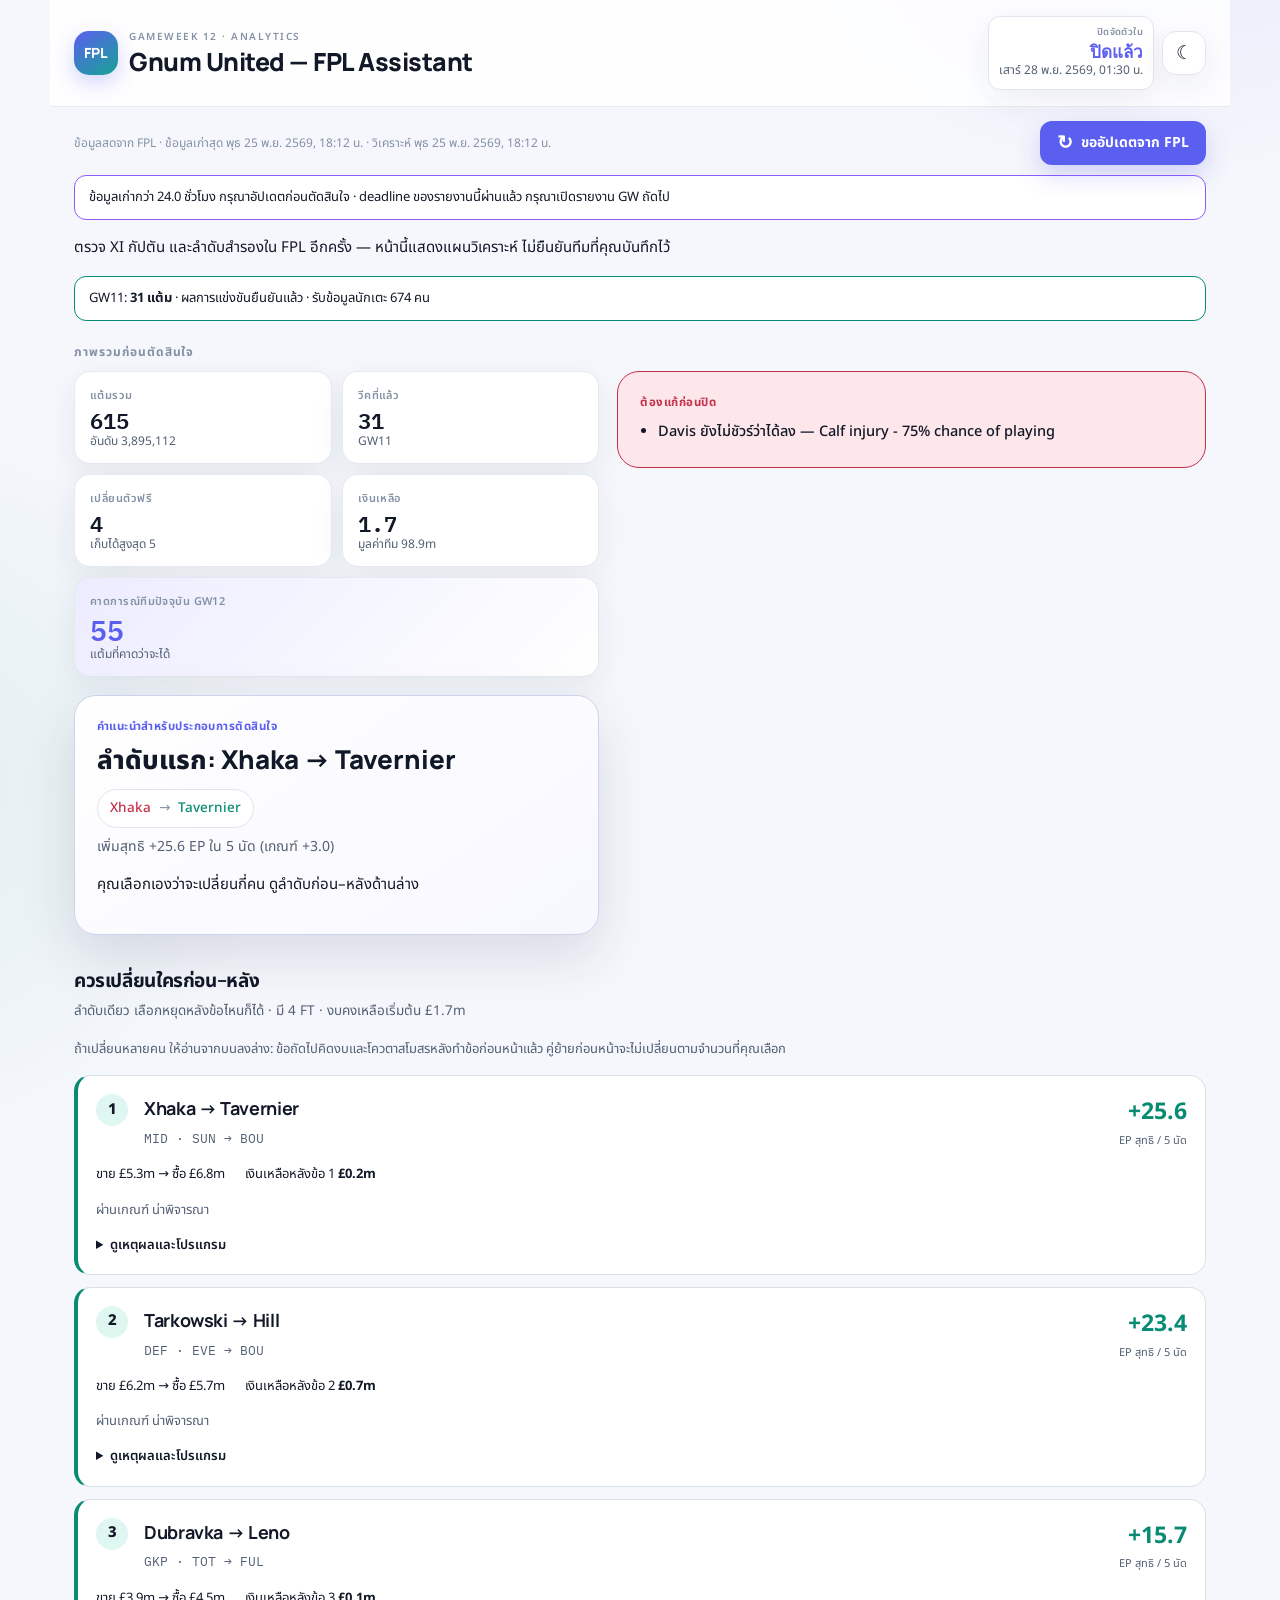
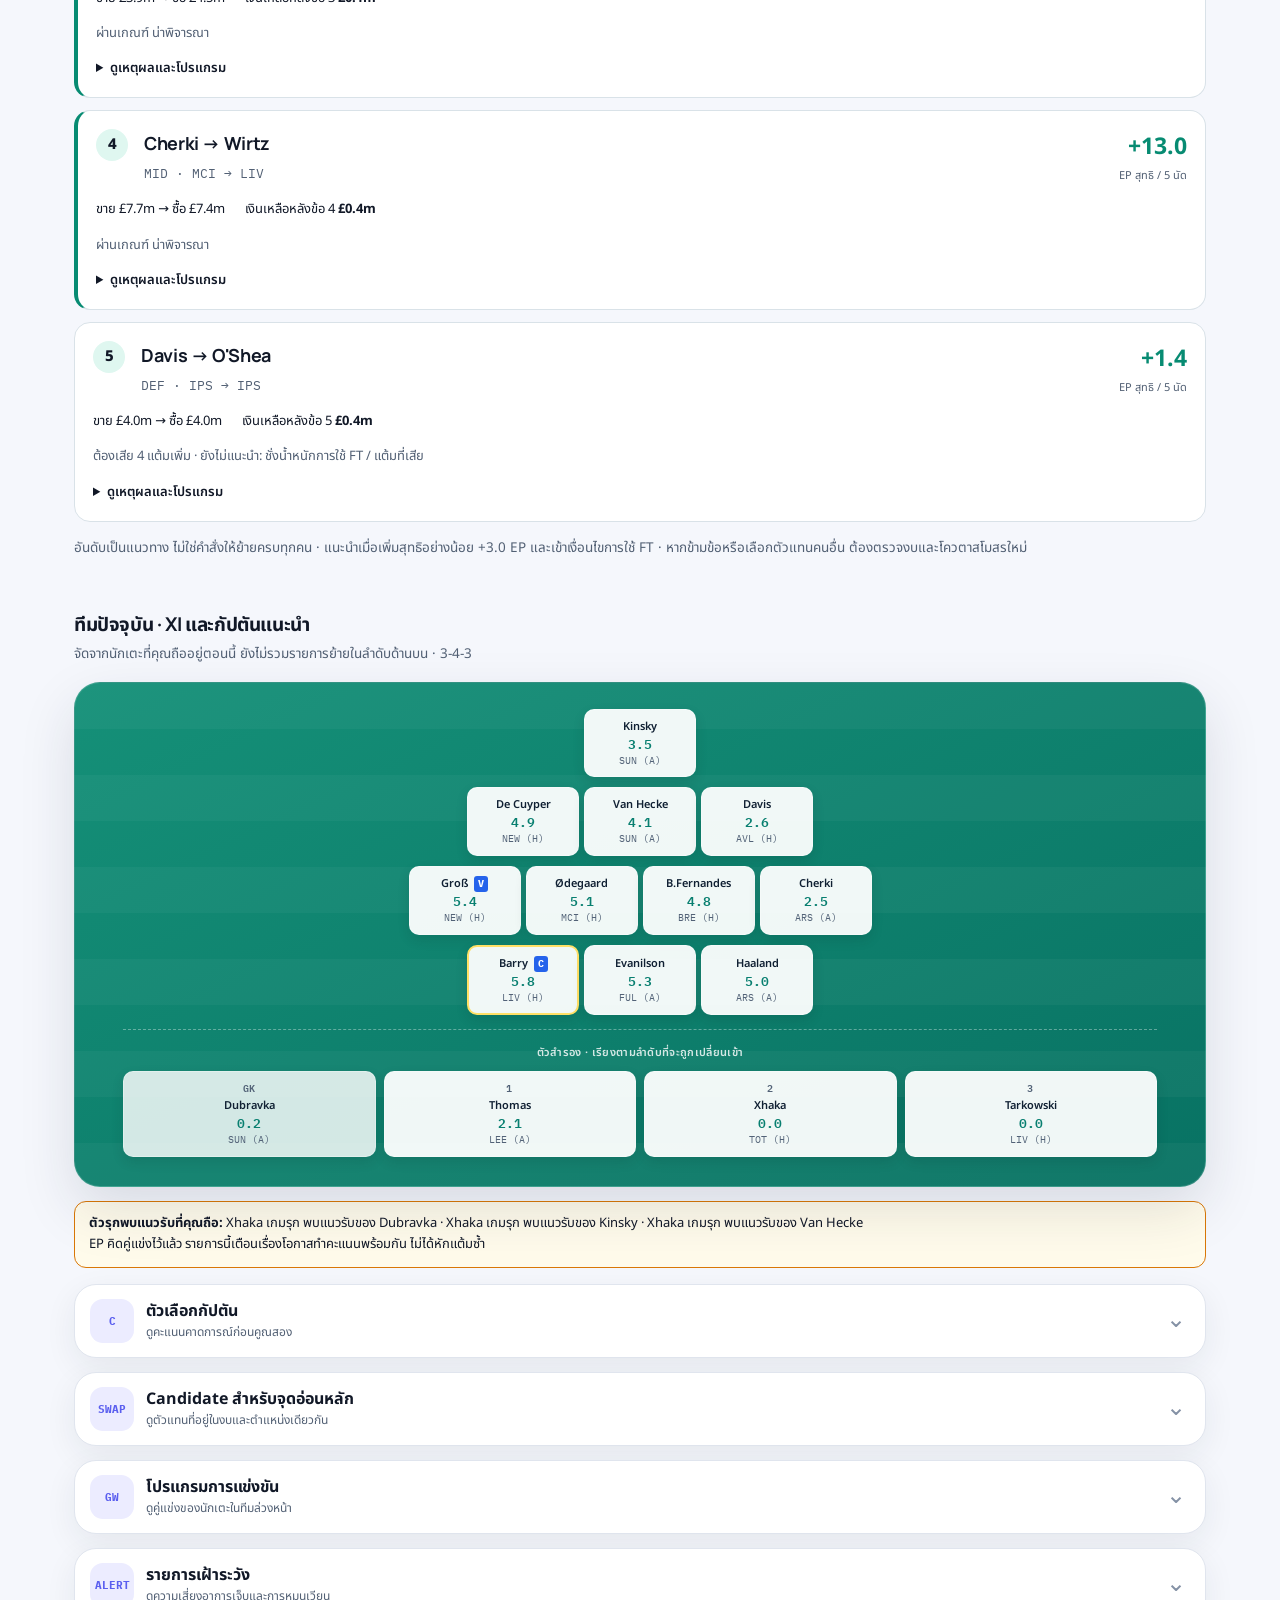
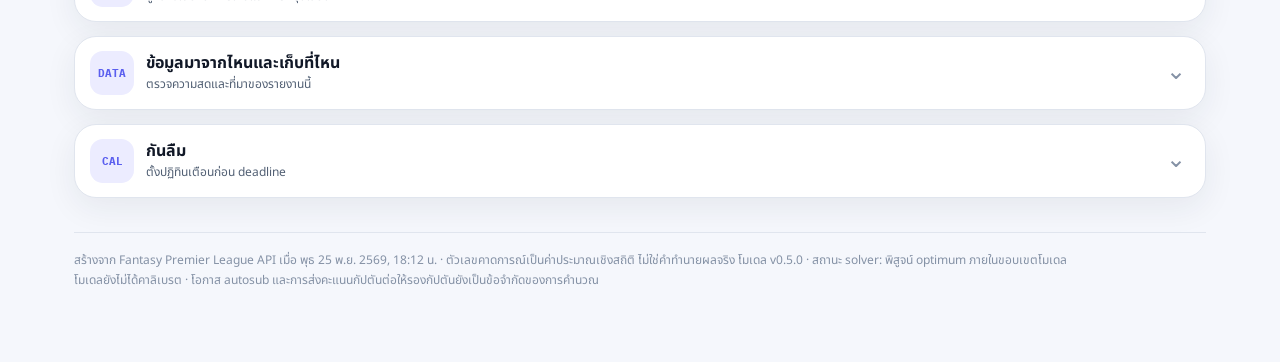
==== commit bffdd320: "dashboard: refresh published report [skip ci]" ====
--- a/docs/index.html
+++ b/docs/index.html
@@ -31,7 +31,7 @@
   <div class="header-actions">
     <div class="countdown ">
       <div class="lab">ปิดจัดตัวใน</div>
-      <div class="val" id="cd" data-deadline="2026-11-27T18:30:00+00:00">2d 19h</div>
+      <div class="val" id="cd" data-deadline="2026-11-27T18:30:00+00:00">2d 7h</div>
       <div class="sub">เสาร์ 28 พ.ย. 2569, 01:30 น.</div>
     </div>
     <button class="iconbtn" type="button" id="theme-toggle" aria-label="เปลี่ยนธีม" title="เปลี่ยนธีม">
@@ -45,12 +45,12 @@
     <button class="btn refreshbtn" type="submit" id="refresh-btn"><span class="refreshicon" aria-hidden="true">↻</span><span class="refresh-label">อัปเดตข้อมูลล่าสุด</span></button>
     <button class="btn installbtn" type="button" id="install-btn" hidden><span aria-hidden="true">↓</span> ติดตั้งแอป</button>
   </form>
-  <span class="stamp">ข้อมูลสดจาก FPL · ข้อมูลเก่าสุด พุธ 25 พ.ย. 2569, 06:28 น. · วิเคราะห์ พุธ 25 พ.ย. 2569, 06:28 น.</span>
+  <span class="stamp">ข้อมูลสดจาก FPL · ข้อมูลเก่าสุด พุธ 25 พ.ย. 2569, 18:12 น. · วิเคราะห์ พุธ 25 พ.ย. 2569, 18:12 น.</span>
   <div class="refresh-status" id="refresh-status" role="status" aria-live="polite" hidden></div>
 </div>
 
 <div class="data-state working" id="freshness-warning" role="status" hidden
-     data-fetched="2026-11-24T23:28:04.010423+00:00" data-stale-hours="24.0"
+     data-fetched="2026-11-25T11:12:20.675623+00:00" data-stale-hours="24.0"
      data-known="true"></div>
 <p class="sub lineup-note">ตรวจ XI กัปตัน และลำดับสำรองใน FPL อีกครั้ง — หน้านี้แสดงแผนวิเคราะห์ ไม่ยืนยันทีมที่คุณบันทึกไว้</p>
 
@@ -62,7 +62,7 @@
 <div class="overview-label">ภาพรวมก่อนตัดสินใจ</div>
 <div class="top-summary">
 <dl class="tiles">
-  <div class="tile"><dt>แต้มรวม</dt><dd>615<small>อันดับ 3,895,121</small></dd></div>
+  <div class="tile"><dt>แต้มรวม</dt><dd>615<small>อันดับ 3,895,112</small></dd></div>
   <div class="tile"><dt>วีคที่แล้ว</dt><dd>31<small>GW11</small></dd></div>
   <div class="tile"><dt>เปลี่ยนตัวฟรี</dt><dd>4<small>เก็บได้สูงสุด 5</small></dd></div>
   <div class="tile"><dt>เงินเหลือ</dt><dd>1.7<small>มูลค่าทีม 98.9m</small></dd></div>
@@ -114,8 +114,8 @@
         <p class="pmeta">DEF · EVE → BOU</p>
       </div><strong class="priority-gain">+23.4<small>EP สุทธิ / 5 นัด</small></strong></div>
       <div class="priority-meta">
-        <span>ขาย £6.2m → ซื้อ £5.6m</span>
-        <span>เงินเหลือหลังข้อ 2 <b>£0.8m</b></span>
+        <span>ขาย £6.2m → ซื้อ £5.7m</span>
+        <span>เงินเหลือหลังข้อ 2 <b>£0.7m</b></span>
       </div>
       <p class="priority-status">ผ่านเกณฑ์ น่าพิจารณา</p>
       <details class="priority-details"><summary>ดูเหตุผลและโปรแกรม</summary>
@@ -127,19 +127,19 @@
     </li>
     <li class="priority-card priority-ready">
       <div class="priority-top"><span class="priority-number">3</span><div>
-        <h3>Dubravka <span aria-label="เปลี่ยนเป็น">→</span> Tzolakis</h3>
-        <p class="pmeta">GKP · TOT → HUL</p>
-      </div><strong class="priority-gain">+21.8<small>EP สุทธิ / 5 นัด</small></strong></div>
+        <h3>Dubravka <span aria-label="เปลี่ยนเป็น">→</span> Leno</h3>
+        <p class="pmeta">GKP · TOT → FUL</p>
+      </div><strong class="priority-gain">+15.7<small>EP สุทธิ / 5 นัด</small></strong></div>
       <div class="priority-meta">
-        <span>ขาย £3.9m → ซื้อ £4.7m</span>
-        <span>เงินเหลือหลังข้อ 3 <b>£0.0m</b></span>
+        <span>ขาย £3.9m → ซื้อ £4.5m</span>
+        <span>เงินเหลือหลังข้อ 3 <b>£0.1m</b></span>
       </div>
       <p class="priority-status">ผ่านเกณฑ์ น่าพิจารณา</p>
       <details class="priority-details"><summary>ดูเหตุผลและโปรแกรม</summary>
-        <p>EP 5 นัด: Dubravka 0.8 → Tzolakis 22.6 · เพิ่มก่อนหักแต้ม +21.8</p>
-        <p>ถ้าทำข้อ 1–3: รวมสุทธิ +70.8 EP · เสียแต้มรวม 0</p>
+        <p>EP 5 นัด: Dubravka 0.8 → Leno 16.4 · เพิ่มก่อนหักแต้ม +15.7</p>
+        <p>ถ้าทำข้อ 1–3: รวมสุทธิ +64.7 EP · เสียแต้มรวม 0</p>
         <p>ความพร้อมลง 100% · โอกาสตัวจริงประมาณ 100% · มีโปรแกรม 5/5 นัด</p>
-        <p>GW12 CRY (A) · GW13 NFO (H) · GW14 BOU (A) · GW15 TOT (H) · GW16 MCI (A)</p>
+        <p>GW12 BOU (H) · GW13 TOT (A) · GW14 EVE (A) · GW15 BRE (H) · GW16 LEE (A)</p>
       </details>
     </li>
     <li class="priority-card priority-ready">
@@ -149,12 +149,12 @@
       </div><strong class="priority-gain">+13.0<small>EP สุทธิ / 5 นัด</small></strong></div>
       <div class="priority-meta">
         <span>ขาย £7.7m → ซื้อ £7.4m</span>
-        <span>เงินเหลือหลังข้อ 4 <b>£0.3m</b></span>
+        <span>เงินเหลือหลังข้อ 4 <b>£0.4m</b></span>
       </div>
       <p class="priority-status">ผ่านเกณฑ์ น่าพิจารณา</p>
       <details class="priority-details"><summary>ดูเหตุผลและโปรแกรม</summary>
         <p>EP 5 นัด: Cherki 13.8 → Wirtz 26.8 · เพิ่มก่อนหักแต้ม +13.0</p>
-        <p>ถ้าทำข้อ 1–4: รวมสุทธิ +83.8 EP · เสียแต้มรวม 0</p>
+        <p>ถ้าทำข้อ 1–4: รวมสุทธิ +77.7 EP · เสียแต้มรวม 0</p>
         <p>ความพร้อมลง 100% · โอกาสตัวจริงประมาณ 100% · มีโปรแกรม 5/5 นัด</p>
         <p>GW12 EVE (A) · GW13 SUN (H) · GW14 CHE (A) · GW15 LEE (H) · GW16 TOT (H)</p>
       </details>
@@ -166,12 +166,12 @@
       </div><strong class="priority-gain">+1.4<small>EP สุทธิ / 5 นัด</small></strong></div>
       <div class="priority-meta">
         <span>ขาย £4.0m → ซื้อ £4.0m</span>
-        <span>เงินเหลือหลังข้อ 5 <b>£0.3m</b></span>
+        <span>เงินเหลือหลังข้อ 5 <b>£0.4m</b></span>
       </div>
       <p class="priority-status">ต้องเสีย 4 แต้มเพิ่ม · ยังไม่แนะนำ: ชั่งน้ำหนักการใช้ FT / แต้มที่เสีย</p>
       <details class="priority-details"><summary>ดูเหตุผลและโปรแกรม</summary>
         <p>EP 5 นัด: Davis 10.8 → O&#39;Shea 16.2 · เพิ่มก่อนหักแต้ม +5.4</p>
-        <p>ถ้าทำข้อ 1–5: รวมสุทธิ +85.1 EP · เสียแต้มรวม 4</p>
+        <p>ถ้าทำข้อ 1–5: รวมสุทธิ +79.0 EP · เสียแต้มรวม 4</p>
         <p>ความพร้อมลง 100% · โอกาสตัวจริงประมาณ 100% · มีโปรแกรม 5/5 นัด</p>
         <p>GW12 AVL (H) · GW13 COV (A) · GW14 LEE (A) · GW15 NEW (H) · GW16 BHA (A)</p>
       </details>
@@ -358,7 +358,7 @@
         <td class="r">3</td>
         <td><span class="pname">Rudoni</span> <span class="pmeta">COV</span><br><span class="pmeta">นาที +9.7 · ประตู +5.8 · แอสซิสต์ +2.8 · คลีนชีต +1.1</span></td>
         <td class="r">5.0</td>
-        <td class="r">1.8</td>
+        <td class="r">1.9</td>
         <td style="white-space:normal"><span class="pmeta">GW12 LEE (A) [3] · GW13 IPS (H) [2] · GW14 MUN (A) [3] · GW15 AVL (H) [3] · GW16 BOU (A) [4]</span></td>
         <td class="r">4.4</td>
         <td class="r"><b>23.3</b><br><small>5/5 นัด</small></td>
@@ -369,7 +369,7 @@
         <td class="r">4</td>
         <td><span class="pname">Dewsbury-Hall</span> <span class="pmeta">EVE</span><br><span class="pmeta">นาที +10.0 · ประตู +4.6 · แอสซิสต์ +1.8 · คลีนชีต +1.1</span></td>
         <td class="r">6.7</td>
-        <td class="r">7.1</td>
+        <td class="r">7.0</td>
         <td style="white-space:normal"><span class="pmeta">GW12 LIV (H) [4] · GW13 AVL (A) [3] · GW14 FUL (H) [2] · GW15 BHA (A) [4] · GW16 NFO (A) [2]</span></td>
         <td class="r">4.7</td>
         <td class="r"><b>22.0</b><br><small>5/5 นัด</small></td>
@@ -555,9 +555,9 @@
 <details class="insight">
   <summary><span class="summary-icon">DATA</span><span><strong>ข้อมูลมาจากไหนและเก็บที่ไหน</strong><small>ตรวจความสดและที่มาของรายงานนี้</small></span><span class="chevron">⌄</span></summary>
   <div class="insight-body">
-    <p class="sub"><b>ข้อมูลสดจาก FPL</b> · ดึงเมื่อ พุธ 25 พ.ย. 2569, 06:28 น. · วิเคราะห์เมื่อ พุธ 25 พ.ย. 2569, 06:28 น.</p>
+    <p class="sub"><b>ข้อมูลสดจาก FPL</b> · ดึงเมื่อ พุธ 25 พ.ย. 2569, 18:12 น. · วิเคราะห์เมื่อ พุธ 25 พ.ย. 2569, 18:12 น.</p>
   <p class="sub">เวลาข้อมูลใช้แหล่งที่เก่าที่สุดในการวิเคราะห์ แยกจากคะแนนสดระหว่างแข่งขัน</p>
-  <ul><li>bootstrap: 2026-11-24T23:28:04.010423+00:00 (network)</li><li>fixtures: 2026-11-24T23:28:04.027974+00:00 (network)</li><li>entry_entry6014213: 2026-11-24T23:28:04.202175+00:00 (network)</li><li>entry_history_entry6014213: 2026-11-24T23:28:04.309828+00:00 (network)</li><li>entry_transfers_entry6014213: 2026-11-24T23:28:04.402672+00:00 (network)</li><li>picks_gw11_entry6014213: 2026-11-24T23:28:04.516602+00:00 (network)</li><li>element_4: 2026-11-24T23:28:04.566513+00:00 (network)</li><li>element_15: 2026-11-24T23:28:04.571834+00:00 (network)</li><li>element_16: 2026-11-24T23:28:04.575823+00:00 (network)</li><li>element_26: 2026-11-24T23:28:04.580139+00:00 (network)</li><li>element_31: 2026-11-24T23:28:04.584416+00:00 (network)</li><li>element_52: 2026-11-24T23:28:04.678688+00:00 (network)</li><li>element_60: 2026-11-24T23:28:04.684704+00:00 (network)</li><li>element_70: 2026-11-24T23:28:04.746181+00:00 (network)</li><li>element_79: 2026-11-24T23:28:04.750969+00:00 (network)</li><li>element_86: 2026-11-24T23:28:04.755040+00:00 (network)</li><li>element_98: 2026-11-24T23:28:04.759780+00:00 (network)</li><li>element_109: 2026-11-24T23:28:04.764463+00:00 (network)</li><li>element_112: 2026-11-24T23:28:04.768857+00:00 (network)</li><li>element_114: 2026-11-24T23:28:04.773304+00:00 (network)</li><li>element_115: 2026-11-24T23:28:04.821583+00:00 (network)</li><li>element_124: 2026-11-24T23:28:04.825968+00:00 (network)</li><li>element_129: 2026-11-24T23:28:04.831704+00:00 (network)</li><li>element_166: 2026-11-24T23:28:04.839820+00:00 (network)</li><li>element_167: 2026-11-24T23:28:04.844371+00:00 (network)</li><li>element_173: 2026-11-24T23:28:04.850290+00:00 (network)</li><li>element_183: 2026-11-24T23:28:04.861469+00:00 (network)</li><li>element_229: 2026-11-24T23:28:04.865521+00:00 (network)</li><li>element_249: 2026-11-24T23:28:04.869779+00:00 (network)</li><li>element_271: 2026-11-24T23:28:04.875105+00:00 (network)</li><li>element_295: 2026-11-24T23:28:04.879059+00:00 (network)</li><li>element_305: 2026-11-24T23:28:04.972293+00:00 (network)</li><li>element_332: 2026-11-24T23:28:04.980223+00:00 (network)</li><li>element_334: 2026-11-24T23:28:04.984549+00:00 (network)</li><li>element_336: 2026-11-24T23:28:04.988785+00:00 (network)</li><li>element_346: 2026-11-24T23:28:05.086005+00:00 (network)</li><li>element_366: 2026-11-24T23:28:05.090457+00:00 (network)</li><li>element_379: 2026-11-24T23:28:05.094997+00:00 (network)</li><li>element_385: 2026-11-24T23:28:05.099244+00:00 (network)</li><li>element_399: 2026-11-24T23:28:05.108351+00:00 (network)</li><li>element_411: 2026-11-24T23:28:05.112786+00:00 (network)</li><li>element_426: 2026-11-24T23:28:05.117004+00:00 (network)</li><li>element_496: 2026-11-24T23:28:05.122892+00:00 (network)</li><li>element_497: 2026-11-24T23:28:05.130856+00:00 (network)</li><li>element_504: 2026-11-24T23:28:05.162506+00:00 (network)</li><li>element_529: 2026-11-24T23:28:05.167051+00:00 (network)</li><li>element_533: 2026-11-24T23:28:05.260805+00:00 (network)</li><li>element_542: 2026-11-24T23:28:05.270960+00:00 (network)</li><li>element_544: 2026-11-24T23:28:05.277565+00:00 (network)</li><li>element_566: 2026-11-24T23:28:05.283035+00:00 (network)</li><li>element_572: 2026-11-24T23:28:05.289369+00:00 (network)</li><li>element_579: 2026-11-24T23:28:05.293608+00:00 (network)</li></ul>
+  <ul><li>bootstrap: 2026-11-25T11:12:20.675623+00:00 (network)</li><li>fixtures: 2026-11-25T11:12:20.698295+00:00 (network)</li><li>entry_entry6014213: 2026-11-25T11:12:20.875129+00:00 (network)</li><li>entry_history_entry6014213: 2026-11-25T11:12:21.020836+00:00 (network)</li><li>entry_transfers_entry6014213: 2026-11-25T11:12:21.167412+00:00 (network)</li><li>picks_gw11_entry6014213: 2026-11-25T11:12:21.313773+00:00 (network)</li><li>element_4: 2026-11-25T11:12:21.374825+00:00 (network)</li><li>element_15: 2026-11-25T11:12:21.385791+00:00 (network)</li><li>element_16: 2026-11-25T11:12:21.396506+00:00 (network)</li><li>element_26: 2026-11-25T11:12:21.407467+00:00 (network)</li><li>element_31: 2026-11-25T11:12:21.418157+00:00 (network)</li><li>element_52: 2026-11-25T11:12:21.428837+00:00 (network)</li><li>element_60: 2026-11-25T11:12:21.439380+00:00 (network)</li><li>element_70: 2026-11-25T11:12:21.449844+00:00 (network)</li><li>element_79: 2026-11-25T11:12:21.460301+00:00 (network)</li><li>element_86: 2026-11-25T11:12:21.470852+00:00 (network)</li><li>element_98: 2026-11-25T11:12:21.481732+00:00 (network)</li><li>element_109: 2026-11-25T11:12:21.492142+00:00 (network)</li><li>element_112: 2026-11-25T11:12:21.502891+00:00 (network)</li><li>element_114: 2026-11-25T11:12:21.649998+00:00 (network)</li><li>element_115: 2026-11-25T11:12:21.660787+00:00 (network)</li><li>element_124: 2026-11-25T11:12:21.671604+00:00 (network)</li><li>element_129: 2026-11-25T11:12:21.682907+00:00 (network)</li><li>element_166: 2026-11-25T11:12:21.694458+00:00 (network)</li><li>element_167: 2026-11-25T11:12:21.840609+00:00 (network)</li><li>element_173: 2026-11-25T11:12:21.851521+00:00 (network)</li><li>element_183: 2026-11-25T11:12:21.862155+00:00 (network)</li><li>element_229: 2026-11-25T11:12:21.872759+00:00 (network)</li><li>element_249: 2026-11-25T11:12:21.883231+00:00 (network)</li><li>element_271: 2026-11-25T11:12:21.893851+00:00 (network)</li><li>element_295: 2026-11-25T11:12:21.904514+00:00 (network)</li><li>element_305: 2026-11-25T11:12:21.915111+00:00 (network)</li><li>element_332: 2026-11-25T11:12:22.061939+00:00 (network)</li><li>element_334: 2026-11-25T11:12:22.073216+00:00 (network)</li><li>element_336: 2026-11-25T11:12:22.084103+00:00 (network)</li><li>element_346: 2026-11-25T11:12:22.095016+00:00 (network)</li><li>element_366: 2026-11-25T11:12:22.105759+00:00 (network)</li><li>element_379: 2026-11-25T11:12:22.116756+00:00 (network)</li><li>element_385: 2026-11-25T11:12:22.127590+00:00 (network)</li><li>element_399: 2026-11-25T11:12:22.138220+00:00 (network)</li><li>element_411: 2026-11-25T11:12:22.148899+00:00 (network)</li><li>element_426: 2026-11-25T11:12:22.159634+00:00 (network)</li><li>element_496: 2026-11-25T11:12:22.170521+00:00 (network)</li><li>element_497: 2026-11-25T11:12:22.181609+00:00 (network)</li><li>element_504: 2026-11-25T11:12:22.192472+00:00 (network)</li><li>element_529: 2026-11-25T11:12:22.203464+00:00 (network)</li><li>element_533: 2026-11-25T11:12:22.350091+00:00 (network)</li><li>element_542: 2026-11-25T11:12:22.361026+00:00 (network)</li><li>element_544: 2026-11-25T11:12:22.371878+00:00 (network)</li><li>element_566: 2026-11-25T11:12:22.382701+00:00 (network)</li><li>element_572: 2026-11-25T11:12:22.393302+00:00 (network)</li><li>element_579: 2026-11-25T11:12:22.403934+00:00 (network)</li></ul>
     <div class="flags">
       <div class="flag"><span class="tag">FPL</span><span>ข้อมูลทีม โปรแกรม ราคา ข่าว และคะแนนมาจาก public Fantasy Premier League API ไม่มีการล็อกอินหรือแก้ทีม</span></div>
       <div class="flag"><span class="tag">คอม</span><span>ข้อมูลดิบมีสำเนาตามเวลาที่ <code>data/snapshots/</code> และ projection ก่อน deadline อยู่ที่ <code>data/projections/</code></span></div>
@@ -584,7 +584,7 @@
 </details>
 
 <footer>
-  สร้างจาก Fantasy Premier League API เมื่อ พุธ 25 พ.ย. 2569, 06:28 น. · ตัวเลขคาดการณ์เป็นค่าประมาณเชิงสถิติ ไม่ใช่คำทำนายผลจริง
+  สร้างจาก Fantasy Premier League API เมื่อ พุธ 25 พ.ย. 2569, 18:12 น. · ตัวเลขคาดการณ์เป็นค่าประมาณเชิงสถิติ ไม่ใช่คำทำนายผลจริง
   โมเดล v0.5.0 &middot; สถานะ solver: พิสูจน์ optimum ภายในขอบเขตโมเดล
   <br>โมเดลยังไม่ได้คาลิเบรต · โอกาส autosub และการส่งคะแนนกัปตันต่อให้รองกัปตันยังเป็นข้อจำกัดของการคำนวณ
 </footer>
@@ -592,7 +592,7 @@
 
 <script>
 (function () {
-  var comparisons = {"112": {"budget": 6.8, "name": "Van Hecke", "position": "DEF", "rows": [{"availability": 1.0, "ep": 23.3827427657146, "fixtures": ["GW12 FUL (A) [3]", "GW13 BHA (H) [4]", "GW14 HUL (H) [2]", "GW15 ARS (A) [5]", "GW16 COV (H) [2]"], "form": 8.0, "gain": 1.10032579114403, "id": 60, "name": "Hill", "ownership": 4.4, "position": "DEF", "price": 5.6, "rank": 1, "selected": false, "starts": 1.0, "team": "BOU"}, {"availability": 1.0, "ep": 22.28241697457057, "fixtures": ["GW12 SUN (A) [3]", "GW13 FUL (H) [2]", "GW14 ARS (H) [4]", "GW15 HUL (A) [2]", "GW16 LIV (A) [4]"], "form": 8.3, "gain": 0.0, "id": 112, "name": "Van Hecke", "ownership": 19.5, "position": "DEF", "price": 5.2, "rank": 2, "selected": true, "starts": 1.0, "team": "TOT"}, {"availability": 1.0, "ep": 22.009694381316326, "fixtures": ["GW12 NEW (H) [3]", "GW13 BOU (A) [4]", "GW14 NFO (A) [2]", "GW15 EVE (H) [3]", "GW16 IPS (H) [2]"], "form": 6.0, "gain": -0.27272259325424386, "id": 504, "name": "Vuskovic", "ownership": 11.7, "position": "DEF", "price": 5.3, "rank": 3, "selected": false, "starts": 1.0, "team": "BHA"}, {"availability": 1.0, "ep": 21.440028326575934, "fixtures": ["GW12 FUL (A) [3]", "GW13 BHA (H) [4]", "GW14 HUL (H) [2]", "GW15 ARS (A) [5]", "GW16 COV (H) [2]"], "form": 6.3, "gain": -0.8423886479946354, "id": 566, "name": "Silva", "ownership": 4.1, "position": "DEF", "price": 5.1, "rank": 4, "selected": false, "starts": 1.0, "team": "BOU"}, {"availability": 1.0, "ep": 20.612879836274846, "fixtures": ["GW12 COV (H) [2]", "GW13 MCI (A) [5]", "GW14 IPS (H) [2]", "GW15 LIV (A) [4]", "GW16 FUL (H) [2]"], "form": 5.0, "gain": -1.6695371382957234, "id": 334, "name": "Muharemovi\u0107", "ownership": 7.4, "position": "DEF", "price": 5.1, "rank": 5, "selected": false, "starts": 1.0, "team": "LEE"}, {"availability": 1.0, "ep": 19.021710442982386, "fixtures": ["GW12 COV (H) [2]", "GW13 MCI (A) [5]", "GW14 IPS (H) [2]", "GW15 LIV (A) [4]", "GW16 FUL (H) [2]"], "form": 5.0, "gain": -3.260706531588184, "id": 332, "name": "Justin", "ownership": 2.6, "position": "DEF", "price": 4.5, "rank": 6, "selected": false, "starts": 1.0, "team": "LEE"}, {"availability": 1.0, "ep": 18.9626720269942, "fixtures": ["GW12 MUN (A) [3]", "GW13 ARS (H) [4]", "GW14 MCI (H) [4]", "GW15 FUL (A) [3]", "GW16 NEW (H) [3]"], "form": 5.3, "gain": -3.319744947576371, "id": 87, "name": "Ajer", "ownership": 3.9, "position": "DEF", "price": 4.5, "rank": 7, "selected": false, "starts": 1.0, "team": "BRE"}, {"availability": 1.0, "ep": 18.874743525453987, "fixtures": ["GW12 MCI (H) [4]", "GW13 BRE (A) [4]", "GW14 TOT (A) [3]", "GW15 BOU (H) [3]", "GW16 MUN (H) [3]"], "form": 6.3, "gain": -3.407673449116583, "id": 31, "name": "Konsa", "ownership": 25.3, "position": "DEF", "price": 4.9, "rank": 8, "selected": false, "starts": 0.9177974172411358, "team": "ARS"}, {"availability": 1.0, "ep": 17.577298726574107, "fixtures": ["GW12 CHE (H) [4]", "GW13 HUL (A) [2]", "GW14 BHA (H) [4]", "GW15 SUN (A) [3]", "GW16 EVE (H) [3]"], "form": 2.3, "gain": -4.705118247996463, "id": 472, "name": "Murillo", "ownership": 1.9, "position": "DEF", "price": 5.5, "rank": 9, "selected": false, "starts": 1.0, "team": "NFO"}, {"availability": 1.0, "ep": 17.294729966598144, "fixtures": ["GW12 COV (H) [2]", "GW13 MCI (A) [5]", "GW14 IPS (H) [2]", "GW15 LIV (A) [4]", "GW16 FUL (H) [2]"], "form": 4.0, "gain": -4.987687007972426, "id": 330, "name": "Bogle", "ownership": 11.9, "position": "DEF", "price": 4.8, "rank": 10, "selected": false, "starts": 1.0, "team": "LEE"}, {"availability": 1.0, "ep": 17.28566401788936, "fixtures": ["GW12 EVE (A) [3]", "GW13 SUN (H) [2]", "GW14 CHE (A) [4]", "GW15 LEE (H) [3]", "GW16 TOT (H) [3]"], "form": 4.0, "gain": -4.99675295668121, "id": 362, "name": "Jacquet", "ownership": 4.9, "position": "DEF", "price": 5.1, "rank": 11, "selected": false, "starts": 1.0, "team": "LIV"}, {"availability": 1.0, "ep": 17.272869122757452, "fixtures": ["GW12 EVE (A) [3]", "GW13 SUN (H) [2]", "GW14 CHE (A) [4]", "GW15 LEE (H) [3]", "GW16 TOT (H) [3]"], "form": 3.7, "gain": -5.009547851813117, "id": 356, "name": "Virgil", "ownership": 14.6, "position": "DEF", "price": 6.4, "rank": 12, "selected": false, "starts": 1.0, "team": "LIV"}, {"availability": 1.0, "ep": 17.011089856010223, "fixtures": ["GW12 LIV (H) [4]", "GW13 AVL (A) [3]", "GW14 FUL (H) [2]", "GW15 BHA (A) [4]", "GW16 NFO (A) [2]"], "form": 4.7, "gain": -5.271327118560347, "id": 230, "name": "Branthwaite", "ownership": 2.1, "position": "DEF", "price": 5.5, "rank": 13, "selected": false, "starts": 0.9090909090909091, "team": "EVE"}, {"availability": 1.0, "ep": 16.955632702514716, "fixtures": ["GW12 TOT (H) [3]", "GW13 LIV (A) [4]", "GW14 NEW (A) [3]", "GW15 NFO (H) [3]", "GW16 CRY (H) [2]"], "form": 5.7, "gain": -5.326784272055853, "id": 533, "name": "Mukiele", "ownership": 1.4, "position": "DEF", "price": 5.3, "rank": 14, "selected": false, "starts": 0.8228593832319857, "team": "SUN"}, {"availability": 1.0, "ep": 16.85922548328709, "fixtures": ["GW12 FUL (A) [3]", "GW13 BHA (H) [4]", "GW14 HUL (H) [2]", "GW15 ARS (A) [5]", "GW16 COV (H) [2]"], "form": 4.7, "gain": -5.423191491283479, "id": 61, "name": "Truffert", "ownership": 3.5, "position": "DEF", "price": 5.4, "rank": 15, "selected": false, "starts": 1.0, "team": "BOU"}, {"availability": 1.0, "ep": 16.830618961923687, "fixtures": ["GW12 HUL (H) [2]", "GW13 CHE (A) [4]", "GW14 AVL (A) [3]", "GW15 MUN (H) [3]", "GW16 SUN (A) [3]"], "form": 2.3, "gain": -5.451798012646883, "id": 202, "name": "Richards", "ownership": 0.5, "position": "DEF", "price": 4.9, "rank": 16, "selected": false, "starts": 1.0, "team": "CRY"}, {"availability": 1.0, "ep": 16.609841852989284, "fixtures": ["GW12 MCI (H) [4]", "GW13 BRE (A) [4]", "GW14 TOT (A) [3]", "GW15 BOU (H) [3]", "GW16 MUN (H) [3]"], "form": 4.3, "gain": -5.672575121581286, "id": 8, "name": "Calafiori", "ownership": 48.2, "position": "DEF", "price": 5.9, "rank": 17, "selected": false, "starts": 0.9090909090909091, "team": "ARS"}, {"availability": 1.0, "ep": 16.30485811676285, "fixtures": ["GW12 EVE (A) [3]", "GW13 SUN (H) [2]", "GW14 CHE (A) [4]", "GW15 LEE (H) [3]", "GW16 TOT (H) [3]"], "form": 5.7, "gain": -5.977558857807718, "id": 579, "name": "Araujo", "ownership": 5.0, "position": "DEF", "price": 5.5, "rank": 18, "selected": false, "starts": 0.9177974172411358, "team": "LIV"}, {"availability": 1.0, "ep": 16.203140628959893, "fixtures": ["GW12 AVL (H) [3]", "GW13 COV (A) [2]", "GW14 LEE (A) [3]", "GW15 NEW (H) [3]", "GW16 BHA (A) [4]"], "form": 1.7, "gain": -6.079276345610676, "id": 304, "name": "O\u0027Shea", "ownership": 2.6, "position": "DEF", "price": 4.0, "rank": 19, "selected": false, "starts": 1.0, "team": "IPS"}, {"availability": 1.0, "ep": 16.08789792208961, "fixtures": ["GW12 CRY (A) [2]", "GW13 NFO (H) [3]", "GW14 BOU (A) [4]", "GW15 TOT (H) [3]", "GW16 MCI (A) [5]"], "form": 4.7, "gain": -6.19451905248096, "id": 279, "name": "Ajayi", "ownership": 11.8, "position": "DEF", "price": 4.2, "rank": 20, "selected": false, "starts": 1.0, "team": "HUL"}, {"availability": 1.0, "ep": 15.389513517412887, "fixtures": ["GW12 HUL (H) [2]", "GW13 CHE (A) [4]", "GW14 AVL (A) [3]", "GW15 MUN (H) [3]", "GW16 SUN (A) [3]"], "form": 1.7, "gain": -6.892903457157683, "id": 204, "name": "Mitchell", "ownership": 4.5, "position": "DEF", "price": 4.4, "rank": 21, "selected": false, "starts": 1.0, "team": "CRY"}, {"availability": 1.0, "ep": 15.35324168513207, "fixtures": ["GW12 NEW (H) [3]", "GW13 BOU (A) [4]", "GW14 NFO (A) [2]", "GW15 EVE (H) [3]", "GW16 IPS (H) [2]"], "form": 6.0, "gain": -6.929175289438499, "id": 114, "name": "Boscagli", "ownership": 0.8, "position": "DEF", "price": 4.5, "rank": 22, "selected": false, "starts": 1.0, "team": "BHA"}, {"availability": 1.0, "ep": 15.315910672930094, "fixtures": ["GW12 CHE (H) [4]", "GW13 HUL (A) [2]", "GW14 BHA (H) [4]", "GW15 SUN (A) [3]", "GW16 EVE (H) [3]"], "form": 1.3, "gain": -6.966506301640475, "id": 469, "name": "N.Williams", "ownership": 4.8, "position": "DEF", "price": 4.8, "rank": 23, "selected": false, "starts": 1.0, "team": "NFO"}, {"availability": 1.0, "ep": 15.09930952613029, "fixtures": ["GW12 MUN (A) [3]", "GW13 ARS (H) [4]", "GW14 MCI (H) [4]", "GW15 FUL (A) [3]", "GW16 NEW (H) [3]"], "form": 4.0, "gain": -7.18310744844028, "id": 88, "name": "Kayode", "ownership": 6.4, "position": "DEF", "price": 4.5, "rank": 24, "selected": false, "starts": 0.9090909090909091, "team": "BRE"}, {"availability": 1.0, "ep": 15.084124372323313, "fixtures": ["GW12 LEE (A) [3]", "GW13 IPS (H) [2]", "GW14 MUN (A) [3]", "GW15 AVL (H) [3]", "GW16 BOU (A) [4]"], "form": 3.3, "gain": -7.198292602247257, "id": 91, "name": "Pinnock", "ownership": 0.1, "position": "DEF", "price": 4.5, "rank": 25, "selected": false, "starts": 0.8181818181818182, "team": "COV"}, {"availability": 1.0, "ep": 14.826880026070913, "fixtures": ["GW12 LIV (H) [4]", "GW13 AVL (A) [3]", "GW14 FUL (H) [2]", "GW15 BHA (A) [4]", "GW16 NFO (A) [2]"], "form": 5.0, "gain": -7.455536948499656, "id": 233, "name": "Mykolenko", "ownership": 2.5, "position": "DEF", "price": 4.6, "rank": 26, "selected": false, "starts": 0.9090909090909091, "team": "EVE"}, {"availability": 1.0, "ep": 14.501292307988463, "fixtures": ["GW12 TOT (H) [3]", "GW13 LIV (A) [4]", "GW14 NEW (A) [3]", "GW15 NFO (H) [3]", "GW16 CRY (H) [2]"], "form": 4.3, "gain": -7.781124666582107, "id": 536, "name": "Reinildo", "ownership": 0.2, "position": "DEF", "price": 4.4, "rank": 27, "selected": false, "starts": 0.9090909090909091, "team": "SUN"}, {"availability": 1.0, "ep": 14.422787344637124, "fixtures": ["GW12 ARS (A) [5]", "GW13 LEE (H) [3]", "GW14 BRE (A) [4]", "GW15 CHE (H) [4]", "GW16 HUL (H) [2]"], "form": 1.7, "gain": -7.859629629933446, "id": 390, "name": "R\u00faben", "ownership": 2.0, "position": "DEF", "price": 5.5, "rank": 28, "selected": false, "starts": 1.0, "team": "MCI"}, {"availability": 1.0, "ep": 14.28598349749042, "fixtures": ["GW12 FUL (A) [3]", "GW13 BHA (H) [4]", "GW14 HUL (H) [2]", "GW15 ARS (A) [5]", "GW16 COV (H) [2]"], "form": 4.3, "gain": -7.996433477080149, "id": 64, "name": "Smith", "ownership": 0.2, "position": "DEF", "price": 4.5, "rank": 29, "selected": false, "starts": 1.0, "team": "BOU"}, {"availability": 1.0, "ep": 14.118104366714153, "fixtures": ["GW12 COV (H) [2]", "GW13 MCI (A) [5]", "GW14 IPS (H) [2]", "GW15 LIV (A) [4]", "GW16 FUL (H) [2]"], "form": 4.7, "gain": -8.164312607856417, "id": 598, "name": "Elvedi", "ownership": 0.1, "position": "DEF", "price": 4.5, "rank": 30, "selected": false, "starts": 0.7272727272727273, "team": "LEE"}, {"availability": 1.0, "ep": 13.792302330130287, "fixtures": ["GW12 CHE (H) [4]", "GW13 HUL (A) [2]", "GW14 BHA (H) [4]", "GW15 SUN (A) [3]", "GW16 EVE (H) [3]"], "form": 3.7, "gain": -8.490114644440283, "id": 474, "name": "Jair Cunha", "ownership": 0.2, "position": "DEF", "price": 4.4, "rank": 31, "selected": false, "starts": 0.8181818181818182, "team": "NFO"}, {"availability": 1.0, "ep": 13.751750210503095, "fixtures": ["GW12 CRY (A) [2]", "GW13 NFO (H) [3]", "GW14 BOU (A) [4]", "GW15 TOT (H) [3]", "GW16 MCI (A) [5]"], "form": 1.0, "gain": -8.530666764067474, "id": 277, "name": "Egan", "ownership": 6.2, "position": "DEF", "price": 4.0, "rank": 32, "selected": false, "starts": 0.9090909090909091, "team": "HUL"}, {"availability": 1.0, "ep": 13.423562971970709, "fixtures": ["GW12 BHA (A) [4]", "GW13 MUN (H) [3]", "GW14 SUN (H) [2]", "GW15 IPS (A) [2]", "GW16 BRE (A) [4]"], "form": 3.0, "gain": -8.85885400259986, "id": 445, "name": "Thiaw", "ownership": 1.3, "position": "DEF", "price": 4.9, "rank": 33, "selected": false, "starts": 0.8181818181818182, "team": "NEW"}, {"availability": 1.0, "ep": 13.14400927890443, "fixtures": ["GW12 NEW (H) [3]", "GW13 BOU (A) [4]", "GW14 NFO (A) [2]", "GW15 EVE (H) [3]", "GW16 IPS (H) [2]"], "form": 4.0, "gain": -9.138407695666139, "id": 116, "name": "Dunk", "ownership": 1.5, "position": "DEF", "price": 4.5, "rank": 34, "selected": false, "starts": 0.8181818181818182, "team": "BHA"}, {"availability": 1.0, "ep": 13.109328945227372, "fixtures": ["GW12 AVL (H) [3]", "GW13 COV (A) [2]", "GW14 LEE (A) [3]", "GW15 NEW (H) [3]", "GW16 BHA (A) [4]"], "form": 1.0, "gain": -9.173088029343198, "id": 259, "name": "Diop", "ownership": 9.4, "position": "DEF", "price": 3.9, "rank": 35, "selected": false, "starts": 1.0, "team": "IPS"}, {"availability": 1.0, "ep": 13.092700489173223, "fixtures": ["GW12 ARS (A) [5]", "GW13 LEE (H) [3]", "GW14 BRE (A) [4]", "GW15 CHE (H) [4]", "GW16 HUL (H) [2]"], "form": 0.7, "gain": -9.189716485397346, "id": 388, "name": "Gu\u00e9hi", "ownership": 12.3, "position": "DEF", "price": 5.9, "rank": 36, "selected": false, "starts": 0.9090909090909091, "team": "MCI"}, {"availability": 1.0, "ep": 13.049807187478645, "fixtures": ["GW12 BOU (H) [3]", "GW13 TOT (A) [3]", "GW14 EVE (A) [3]", "GW15 BRE (H) [3]", "GW16 LEE (A) [3]"], "form": 3.0, "gain": -9.232609787091924, "id": 650, "name": "Affengruber", "ownership": 0.5, "position": "DEF", "price": 4.5, "rank": 37, "selected": false, "starts": 0.7272727272727273, "team": "FUL"}, {"availability": 1.0, "ep": 12.903723397789758, "fixtures": ["GW12 EVE (A) [3]", "GW13 SUN (H) [2]", "GW14 CHE (A) [4]", "GW15 LEE (H) [3]", "GW16 TOT (H) [3]"], "form": 3.0, "gain": -9.378693576780812, "id": 358, "name": "Kerkez", "ownership": 1.8, "position": "DEF", "price": 5.2, "rank": 38, "selected": false, "starts": 0.9090909090909091, "team": "LIV"}, {"availability": 1.0, "ep": 12.872900669124775, "fixtures": ["GW12 LEE (A) [3]", "GW13 IPS (H) [2]", "GW14 MUN (A) [3]", "GW15 AVL (H) [3]", "GW16 BOU (A) [4]"], "form": 2.0, "gain": -9.409516305445795, "id": 175, "name": "van Ewijk", "ownership": 6.7, "position": "DEF", "price": 3.9, "rank": 39, "selected": false, "starts": 0.9090909090909091, "team": "COV"}, {"availability": 1.0, "ep": 12.87110412285259, "fixtures": ["GW12 CRY (A) [2]", "GW13 NFO (H) [3]", "GW14 BOU (A) [4]", "GW15 TOT (H) [3]", "GW16 MCI (A) [5]"], "form": 3.7, "gain": -9.41131285171798, "id": 586, "name": "Mendy", "ownership": 4.4, "position": "DEF", "price": 4.1, "rank": 40, "selected": false, "starts": 0.7272727272727273, "team": "HUL"}, {"availability": 1.0, "ep": 12.815582882613295, "fixtures": ["GW12 NFO (A) [2]", "GW13 CRY (H) [2]", "GW14 LIV (H) [4]", "GW15 MCI (A) [5]", "GW16 AVL (H) [3]"], "form": 4.7, "gain": -9.466834091957274, "id": 145, "name": "Fofana", "ownership": 0.3, "position": "DEF", "price": 5.0, "rank": 41, "selected": false, "starts": 0.6363636363636364, "team": "CHE"}, {"availability": 1.0, "ep": 12.720281303557286, "fixtures": ["GW12 HUL (H) [2]", "GW13 CHE (A) [4]", "GW14 AVL (A) [3]", "GW15 MUN (H) [3]", "GW16 SUN (A) [3]"], "form": 1.0, "gain": -9.562135671013284, "id": 588, "name": "Khalaili", "ownership": 0.2, "position": "DEF", "price": 5.0, "rank": 42, "selected": false, "starts": 0.7272727272727273, "team": "CRY"}, {"availability": 1.0, "ep": 12.666119654031352, "fixtures": ["GW12 TOT (H) [3]", "GW13 LIV (A) [4]", "GW14 NEW (A) [3]", "GW15 NFO (H) [3]", "GW16 CRY (H) [2]"], "form": 4.0, "gain": -9.616297320539218, "id": 534, "name": "Hume", "ownership": 1.6, "position": "DEF", "price": 4.2, "rank": 43, "selected": false, "starts": 0.7272727272727273, "team": "SUN"}, {"availability": 1.0, "ep": 12.640630763158358, "fixtures": ["GW12 BOU (H) [3]", "GW13 TOT (A) [3]", "GW14 EVE (A) [3]", "GW15 BRE (H) [3]", "GW16 LEE (A) [3]"], "form": 3.0, "gain": -9.641786211412212, "id": 258, "name": "Castagne", "ownership": 1.2, "position": "DEF", "price": 4.5, "rank": 44, "selected": false, "starts": 0.8181818181818182, "team": "FUL"}, {"availability": 1.0, "ep": 12.56182838918061, "fixtures": ["GW12 NFO (A) [2]", "GW13 CRY (H) [2]", "GW14 LIV (H) [4]", "GW15 MCI (A) [5]", "GW16 AVL (H) [3]"], "form": 2.0, "gain": -9.72058858538996, "id": 149, "name": "Colwill", "ownership": 0.9, "position": "DEF", "price": 4.8, "rank": 45, "selected": false, "starts": 0.9090909090909091, "team": "CHE"}, {"availability": 1.0, "ep": 12.540696385771462, "fixtures": ["GW12 CRY (A) [2]", "GW13 NFO (H) [3]", "GW14 BOU (A) [4]", "GW15 TOT (H) [3]", "GW16 MCI (A) [5]"], "form": 4.0, "gain": -9.741720588799108, "id": 280, "name": "Coyle", "ownership": 0.6, "position": "DEF", "price": 4.0, "rank": 46, "selected": false, "starts": 1.0, "team": "HUL"}, {"availability": 1.0, "ep": 12.502480359810841, "fixtures": ["GW12 BOU (H) [3]", "GW13 TOT (A) [3]", "GW14 EVE (A) [3]", "GW15 BRE (H) [3]", "GW16 LEE (A) [3]"], "form": 1.3, "gain": -9.779936614759729, "id": 257, "name": "Bassey", "ownership": 1.2, "position": "DEF", "price": 4.5, "rank": 47, "selected": false, "starts": 1.0, "team": "FUL"}, {"availability": 1.0, "ep": 12.498873876953489, "fixtures": ["GW12 IPS (A) [2]", "GW13 EVE (H) [3]", "GW14 CRY (H) [2]", "GW15 COV (A) [2]", "GW16 CHE (A) [4]"], "form": 1.3, "gain": -9.78354309761708, "id": 37, "name": "Lindel\u00f6f", "ownership": 0.7, "position": "DEF", "price": 4.5, "rank": 48, "selected": false, "starts": 0.9090909090909091, "team": "AVL"}, {"availability": 1.0, "ep": 12.37743330083664, "fixtures": ["GW12 BOU (H) [3]", "GW13 TOT (A) [3]", "GW14 EVE (A) [3]", "GW15 BRE (H) [3]", "GW16 LEE (A) [3]"], "form": 2.3, "gain": -9.904983673733929, "id": 254, "name": "Robinson", "ownership": 1.2, "position": "DEF", "price": 4.4, "rank": 49, "selected": false, "starts": 0.8181818181818182, "team": "FUL"}, {"availability": 1.0, "ep": 12.32677522313344, "fixtures": ["GW12 ARS (A) [5]", "GW13 LEE (H) [3]", "GW14 BRE (A) [4]", "GW15 CHE (H) [4]", "GW16 HUL (H) [2]"], "form": 1.0, "gain": -9.95564175143713, "id": 391, "name": "Gvardiol", "ownership": 19.5, "position": "DEF", "price": 5.5, "rank": 50, "selected": false, "starts": 0.7272727272727273, "team": "MCI"}, {"availability": 0.75, "ep": 12.258849527077432, "fixtures": ["GW12 BHA (A) [4]", "GW13 MUN (H) [3]", "GW14 SUN (H) [2]", "GW15 IPS (A) [2]", "GW16 BRE (A) [4]"], "form": 2.3, "gain": -10.023567447493138, "id": 449, "name": "Hall", "ownership": 16.1, "position": "DEF", "price": 5.2, "rank": 51, "selected": false, "starts": 0.75, "team": "NEW"}, {"availability": 1.0, "ep": 12.033786989767377, "fixtures": ["GW12 LEE (A) [3]", "GW13 IPS (H) [2]", "GW14 MUN (A) [3]", "GW15 AVL (H) [3]", "GW16 BOU (A) [4]"], "form": 1.0, "gain": -10.248629984803193, "id": 176, "name": "Dasilva", "ownership": 1.4, "position": "DEF", "price": 4.0, "rank": 52, "selected": false, "starts": 0.9090909090909091, "team": "COV"}, {"availability": 1.0, "ep": 11.890247790121634, "fixtures": ["GW12 SUN (A) [3]", "GW13 FUL (H) [2]", "GW14 ARS (H) [4]", "GW15 HUL (A) [2]", "GW16 LIV (A) [4]"], "form": 3.7, "gain": -10.392169184448935, "id": 502, "name": "Robertson", "ownership": 2.8, "position": "DEF", "price": 4.3, "rank": 53, "selected": false, "starts": 0.7272727272727273, "team": "TOT"}, {"availability": 1.0, "ep": 11.851485528275619, "fixtures": ["GW12 BRE (H) [3]", "GW13 NEW (A) [3]", "GW14 COV (H) [2]", "GW15 CRY (A) [2]", "GW16 ARS (A) [5]"], "form": 1.0, "gain": -10.43093144629495, "id": 418, "name": "Maguire", "ownership": 4.6, "position": "DEF", "price": 4.5, "rank": 54, "selected": false, "starts": 0.9090909090909091, "team": "MUN"}, {"availability": 1.0, "ep": 11.697815068044077, "fixtures": ["GW12 TOT (H) [3]", "GW13 LIV (A) [4]", "GW14 NEW (A) [3]", "GW15 NFO (H) [3]", "GW16 CRY (H) [2]"], "form": 4.0, "gain": -10.584601906526492, "id": 541, "name": "Meunier", "ownership": 0.2, "position": "DEF", "price": 4.4, "rank": 55, "selected": false, "starts": 0.7272727272727273, "team": "SUN"}, {"availability": 1.0, "ep": 11.12603985451737, "fixtures": ["GW12 CHE (H) [4]", "GW13 HUL (A) [2]", "GW14 BHA (H) [4]", "GW15 SUN (A) [3]", "GW16 EVE (H) [3]"], "form": 0.7, "gain": -11.1563771200532, "id": 201, "name": "Mu\u00f1oz", "ownership": 4.0, "position": "DEF", "price": 5.2, "rank": 56, "selected": false, "starts": 0.7272727272727273, "team": "NFO"}, {"availability": 1.0, "ep": 10.896514277582616, "fixtures": ["GW12 HUL (H) [2]", "GW13 CHE (A) [4]", "GW14 AVL (A) [3]", "GW15 MUN (H) [3]", "GW16 SUN (A) [3]"], "form": 1.3, "gain": -11.385902696987953, "id": 203, "name": "Canvot", "ownership": 0.2, "position": "DEF", "price": 4.8, "rank": 57, "selected": false, "starts": 0.7272727272727273, "team": "CRY"}, {"availability": 1.0, "ep": 10.71156980307784, "fixtures": ["GW12 AVL (H) [3]", "GW13 COV (A) [2]", "GW14 LEE (A) [3]", "GW15 NEW (H) [3]", "GW16 BHA (A) [4]"], "form": 2.7, "gain": -11.57084717149273, "id": 592, "name": "Ouattara", "ownership": 1.1, "position": "DEF", "price": 4.0, "rank": 58, "selected": false, "starts": 0.6363636363636364, "team": "IPS"}, {"availability": 1.0, "ep": 10.518164875222489, "fixtures": ["GW12 BRE (H) [3]", "GW13 NEW (A) [3]", "GW14 COV (H) [2]", "GW15 CRY (A) [2]", "GW16 ARS (A) [5]"], "form": 1.0, "gain": -11.76425209934808, "id": 417, "name": "Dalot", "ownership": 1.2, "position": "DEF", "price": 4.7, "rank": 59, "selected": false, "starts": 0.8181818181818182, "team": "MUN"}, {"availability": 1.0, "ep": 10.480690328533306, "fixtures": ["GW12 NFO (A) [2]", "GW13 CRY (H) [2]", "GW14 LIV (H) [4]", "GW15 MCI (A) [5]", "GW16 AVL (H) [3]"], "form": 3.3, "gain": -11.801726646037263, "id": 151, "name": "Acheampong", "ownership": 0.5, "position": "DEF", "price": 4.5, "rank": 60, "selected": false, "starts": 0.6363636363636364, "team": "CHE"}, {"availability": 1.0, "ep": 10.457988557323526, "fixtures": ["GW12 BHA (A) [4]", "GW13 MUN (H) [3]", "GW14 SUN (H) [2]", "GW15 IPS (A) [2]", "GW16 BRE (A) [4]"], "form": 0.3, "gain": -11.824428417247043, "id": 447, "name": "Botman", "ownership": 0.7, "position": "DEF", "price": 5.0, "rank": 61, "selected": false, "starts": 0.6363636363636364, "team": "NEW"}, {"availability": 1.0, "ep": 10.323553187634694, "fixtures": ["GW12 HUL (H) [2]", "GW13 CHE (A) [4]", "GW14 AVL (A) [3]", "GW15 MUN (H) [3]", "GW16 SUN (A) [3]"], "form": 2.3, "gain": -11.958863786935876, "id": 153, "name": "Disasi", "ownership": 0.1, "position": "DEF", "price": 4.4, "rank": 62, "selected": false, "starts": 0.5454545454545454, "team": "CRY"}, {"availability": 1.0, "ep": 10.238698903410466, "fixtures": ["GW12 ARS (A) [5]", "GW13 LEE (H) [3]", "GW14 BRE (A) [4]", "GW15 CHE (H) [4]", "GW16 HUL (H) [2]"], "form": 2.3, "gain": -12.043718071160104, "id": 393, "name": "Khusanov", "ownership": 1.2, "position": "DEF", "price": 5.3, "rank": 63, "selected": false, "starts": 0.6363636363636364, "team": "MCI"}, {"availability": 1.0, "ep": 10.212806099706201, "fixtures": ["GW12 COV (H) [2]", "GW13 MCI (A) [5]", "GW14 IPS (H) [2]", "GW15 LIV (A) [4]", "GW16 FUL (H) [2]"], "form": 1.3, "gain": -12.069610874864368, "id": 331, "name": "Gudmundsson", "ownership": 0.1, "position": "DEF", "price": 4.5, "rank": 64, "selected": false, "starts": 0.8181818181818182, "team": "LEE"}, {"availability": 1.0, "ep": 10.147340153320892, "fixtures": ["GW12 IPS (A) [2]", "GW13 EVE (H) [3]", "GW14 CRY (H) [2]", "GW15 COV (A) [2]", "GW16 CHE (A) [4]"], "form": 2.3, "gain": -12.135076821249678, "id": 36, "name": "Maatsen", "ownership": 0.5, "position": "DEF", "price": 4.4, "rank": 65, "selected": false, "starts": 0.7272727272727273, "team": "AVL"}, {"availability": 1.0, "ep": 10.06394373350922, "fixtures": ["GW12 SUN (A) [3]", "GW13 FUL (H) [2]", "GW14 ARS (H) [4]", "GW15 HUL (A) [2]", "GW16 LIV (A) [4]"], "form": 2.3, "gain": -12.21847324106135, "id": 503, "name": "Van de Ven", "ownership": 3.9, "position": "DEF", "price": 5.0, "rank": 66, "selected": false, "starts": 0.7272727272727273, "team": "TOT"}, {"availability": 1.0, "ep": 10.006425545449753, "fixtures": ["GW12 IPS (A) [2]", "GW13 EVE (H) [3]", "GW14 CRY (H) [2]", "GW15 COV (A) [2]", "GW16 CHE (A) [4]"], "form": 3.7, "gain": -12.275991429120817, "id": 34, "name": "Pau", "ownership": 0.3, "position": "DEF", "price": 4.4, "rank": 67, "selected": false, "starts": 0.6363636363636364, "team": "AVL"}, {"availability": 1.0, "ep": 9.875713278172752, "fixtures": ["GW12 BHA (A) [4]", "GW13 MUN (H) [3]", "GW14 SUN (H) [2]", "GW15 IPS (A) [2]", "GW16 BRE (A) [4]"], "form": 1.7, "gain": -12.406703696397818, "id": 593, "name": "Dedi\u0107", "ownership": 1.0, "position": "DEF", "price": 4.4, "rank": 68, "selected": false, "starts": 0.7272727272727273, "team": "NEW"}, {"availability": 1.0, "ep": 9.359060387711759, "fixtures": ["GW12 CHE (H) [4]", "GW13 HUL (A) [2]", "GW14 BHA (H) [4]", "GW15 SUN (A) [3]", "GW16 EVE (H) [3]"], "form": 0.3, "gain": -12.92335658685881, "id": 471, "name": "Milenkovi\u0107", "ownership": 0.7, "position": "DEF", "price": 5.4, "rank": 69, "selected": false, "starts": 0.6363636363636364, "team": "NFO"}, {"availability": 1.0, "ep": 9.154845405267848, "fixtures": ["GW12 CRY (A) [2]", "GW13 NFO (H) [3]", "GW14 BOU (A) [4]", "GW15 TOT (H) [3]", "GW16 MCI (A) [5]"], "form": 1.0, "gain": -13.127571569302722, "id": 282, "name": "Giles", "ownership": 2.4, "position": "DEF", "price": 4.0, "rank": 70, "selected": false, "starts": 0.7272727272727273, "team": "HUL"}, {"availability": 1.0, "ep": 8.821531082846432, "fixtures": ["GW12 BRE (H) [3]", "GW13 NEW (A) [3]", "GW14 COV (H) [2]", "GW15 CRY (A) [2]", "GW16 ARS (A) [5]"], "form": -0.7, "gain": -13.460885891724137, "id": 419, "name": "Martinez", "ownership": 0.9, "position": "DEF", "price": 4.8, "rank": 71, "selected": false, "starts": 0.7272727272727273, "team": "MUN"}, {"availability": 1.0, "ep": 8.605916352583673, "fixtures": ["GW12 MCI (H) [4]", "GW13 BRE (A) [4]", "GW14 TOT (A) [3]", "GW15 BOU (H) [3]", "GW16 MUN (H) [3]"], "form": 0.0, "gain": -13.676500621986897, "id": 10, "name": "White", "ownership": 3.8, "position": "DEF", "price": 5.3, "rank": 72, "selected": false, "starts": 0.6363636363636364, "team": "ARS"}, {"availability": 1.0, "ep": 7.4457322168891595, "fixtures": ["GW12 BRE (H) [3]", "GW13 NEW (A) [3]", "GW14 COV (H) [2]", "GW15 CRY (A) [2]", "GW16 ARS (A) [5]"], "form": -0.3, "gain": -14.836684757681411, "id": 420, "name": "Yoro", "ownership": 0.4, "position": "DEF", "price": 4.8, "rank": 73, "selected": false, "starts": 0.5454545454545454, "team": "MUN"}, {"availability": 1.0, "ep": 7.394277521081999, "fixtures": ["GW12 NEW (H) [3]", "GW13 BOU (A) [4]", "GW14 NFO (A) [2]", "GW15 EVE (H) [3]", "GW16 IPS (H) [2]"], "form": 0.0, "gain": -14.88813945348857, "id": 113, "name": "F.Kad\u0131o\u011flu", "ownership": 1.2, "position": "DEF", "price": 4.3, "rank": 74, "selected": false, "starts": 0.6363636363636364, "team": "BHA"}, {"availability": 1.0, "ep": 6.682546013377745, "fixtures": ["GW12 CHE (H) [4]", "GW13 HUL (A) [2]", "GW14 BHA (H) [4]", "GW15 SUN (A) [3]", "GW16 EVE (H) [3]"], "form": 0.7, "gain": -15.599870961192824, "id": 473, "name": "Aina", "ownership": 1.3, "position": "DEF", "price": 4.2, "rank": 75, "selected": false, "starts": 0.5454545454545454, "team": "NFO"}], "selected_rank": 2, "total_ranked": 75}, "115": {"budget": 7.0, "name": "De Cuyper", "position": "DEF", "rows": [{"availability": 1.0, "ep": 23.3827427657146, "fixtures": ["GW12 FUL (A) [3]", "GW13 BHA (H) [4]", "GW14 HUL (H) [2]", "GW15 ARS (A) [5]", "GW16 COV (H) [2]"], "form": 8.0, "gain": 1.063889505152325, "id": 60, "name": "Hill", "ownership": 4.4, "position": "DEF", "price": 5.6, "rank": 1, "selected": false, "starts": 1.0, "team": "BOU"}, {"availability": 1.0, "ep": 22.318853260562275, "fixtures": ["GW12 NEW (H) [3]", "GW13 BOU (A) [4]", "GW14 NFO (A) [2]", "GW15 EVE (H) [3]", "GW16 IPS (H) [2]"], "form": 5.3, "gain": 0.0, "id": 115, "name": "De Cuyper", "ownership": 50.2, "position": "DEF", "price": 5.5, "rank": 2, "selected": true, "starts": 1.0, "team": "BHA"}, {"availability": 1.0, "ep": 22.009694381316326, "fixtures": ["GW12 NEW (H) [3]", "GW13 BOU (A) [4]", "GW14 NFO (A) [2]", "GW15 EVE (H) [3]", "GW16 IPS (H) [2]"], "form": 6.0, "gain": -0.309158879245949, "id": 504, "name": "Vuskovic", "ownership": 11.7, "position": "DEF", "price": 5.3, "rank": 3, "selected": false, "starts": 1.0, "team": "BHA"}, {"availability": 1.0, "ep": 21.440028326575934, "fixtures": ["GW12 FUL (A) [3]", "GW13 BHA (H) [4]", "GW14 HUL (H) [2]", "GW15 ARS (A) [5]", "GW16 COV (H) [2]"], "form": 6.3, "gain": -0.8788249339863405, "id": 566, "name": "Silva", "ownership": 4.1, "position": "DEF", "price": 5.1, "rank": 4, "selected": false, "starts": 1.0, "team": "BOU"}, {"availability": 1.0, "ep": 20.612879836274846, "fixtures": ["GW12 COV (H) [2]", "GW13 MCI (A) [5]", "GW14 IPS (H) [2]", "GW15 LIV (A) [4]", "GW16 FUL (H) [2]"], "form": 5.0, "gain": -1.7059734242874285, "id": 334, "name": "Muharemovi\u0107", "ownership": 7.4, "position": "DEF", "price": 5.1, "rank": 5, "selected": false, "starts": 1.0, "team": "LEE"}, {"availability": 1.0, "ep": 19.021710442982386, "fixtures": ["GW12 COV (H) [2]", "GW13 MCI (A) [5]", "GW14 IPS (H) [2]", "GW15 LIV (A) [4]", "GW16 FUL (H) [2]"], "form": 5.0, "gain": -3.297142817579889, "id": 332, "name": "Justin", "ownership": 2.6, "position": "DEF", "price": 4.5, "rank": 6, "selected": false, "starts": 1.0, "team": "LEE"}, {"availability": 1.0, "ep": 18.9626720269942, "fixtures": ["GW12 MUN (A) [3]", "GW13 ARS (H) [4]", "GW14 MCI (H) [4]", "GW15 FUL (A) [3]", "GW16 NEW (H) [3]"], "form": 5.3, "gain": -3.3561812335680763, "id": 87, "name": "Ajer", "ownership": 3.9, "position": "DEF", "price": 4.5, "rank": 7, "selected": false, "starts": 1.0, "team": "BRE"}, {"availability": 1.0, "ep": 18.874743525453987, "fixtures": ["GW12 MCI (H) [4]", "GW13 BRE (A) [4]", "GW14 TOT (A) [3]", "GW15 BOU (H) [3]", "GW16 MUN (H) [3]"], "form": 6.3, "gain": -3.444109735108288, "id": 31, "name": "Konsa", "ownership": 25.3, "position": "DEF", "price": 4.9, "rank": 8, "selected": false, "starts": 0.9177974172411358, "team": "ARS"}, {"availability": 1.0, "ep": 17.577298726574107, "fixtures": ["GW12 CHE (H) [4]", "GW13 HUL (A) [2]", "GW14 BHA (H) [4]", "GW15 SUN (A) [3]", "GW16 EVE (H) [3]"], "form": 2.3, "gain": -4.741554533988168, "id": 472, "name": "Murillo", "ownership": 1.9, "position": "DEF", "price": 5.5, "rank": 9, "selected": false, "starts": 1.0, "team": "NFO"}, {"availability": 1.0, "ep": 17.294729966598144, "fixtures": ["GW12 COV (H) [2]", "GW13 MCI (A) [5]", "GW14 IPS (H) [2]", "GW15 LIV (A) [4]", "GW16 FUL (H) [2]"], "form": 4.0, "gain": -5.024123293964131, "id": 330, "name": "Bogle", "ownership": 11.9, "position": "DEF", "price": 4.8, "rank": 10, "selected": false, "starts": 1.0, "team": "LEE"}, {"availability": 1.0, "ep": 17.28566401788936, "fixtures": ["GW12 EVE (A) [3]", "GW13 SUN (H) [2]", "GW14 CHE (A) [4]", "GW15 LEE (H) [3]", "GW16 TOT (H) [3]"], "form": 4.0, "gain": -5.033189242672915, "id": 362, "name": "Jacquet", "ownership": 4.9, "position": "DEF", "price": 5.1, "rank": 11, "selected": false, "starts": 1.0, "team": "LIV"}, {"availability": 1.0, "ep": 17.272869122757452, "fixtures": ["GW12 EVE (A) [3]", "GW13 SUN (H) [2]", "GW14 CHE (A) [4]", "GW15 LEE (H) [3]", "GW16 TOT (H) [3]"], "form": 3.7, "gain": -5.0459841378048225, "id": 356, "name": "Virgil", "ownership": 14.6, "position": "DEF", "price": 6.4, "rank": 12, "selected": false, "starts": 1.0, "team": "LIV"}, {"availability": 1.0, "ep": 17.011089856010223, "fixtures": ["GW12 LIV (H) [4]", "GW13 AVL (A) [3]", "GW14 FUL (H) [2]", "GW15 BHA (A) [4]", "GW16 NFO (A) [2]"], "form": 4.7, "gain": -5.307763404552052, "id": 230, "name": "Branthwaite", "ownership": 2.1, "position": "DEF", "price": 5.5, "rank": 13, "selected": false, "starts": 0.9090909090909091, "team": "EVE"}, {"availability": 1.0, "ep": 16.955632702514716, "fixtures": ["GW12 TOT (H) [3]", "GW13 LIV (A) [4]", "GW14 NEW (A) [3]", "GW15 NFO (H) [3]", "GW16 CRY (H) [2]"], "form": 5.7, "gain": -5.3632205580475585, "id": 533, "name": "Mukiele", "ownership": 1.4, "position": "DEF", "price": 5.3, "rank": 14, "selected": false, "starts": 0.8228593832319857, "team": "SUN"}, {"availability": 1.0, "ep": 16.85922548328709, "fixtures": ["GW12 FUL (A) [3]", "GW13 BHA (H) [4]", "GW14 HUL (H) [2]", "GW15 ARS (A) [5]", "GW16 COV (H) [2]"], "form": 4.7, "gain": -5.459627777275184, "id": 61, "name": "Truffert", "ownership": 3.5, "position": "DEF", "price": 5.4, "rank": 15, "selected": false, "starts": 1.0, "team": "BOU"}, {"availability": 1.0, "ep": 16.830618961923687, "fixtures": ["GW12 HUL (H) [2]", "GW13 CHE (A) [4]", "GW14 AVL (A) [3]", "GW15 MUN (H) [3]", "GW16 SUN (A) [3]"], "form": 2.3, "gain": -5.488234298638588, "id": 202, "name": "Richards", "ownership": 0.5, "position": "DEF", "price": 4.9, "rank": 16, "selected": false, "starts": 1.0, "team": "CRY"}, {"availability": 1.0, "ep": 16.609841852989284, "fixtures": ["GW12 MCI (H) [4]", "GW13 BRE (A) [4]", "GW14 TOT (A) [3]", "GW15 BOU (H) [3]", "GW16 MUN (H) [3]"], "form": 4.3, "gain": -5.709011407572991, "id": 8, "name": "Calafiori", "ownership": 48.2, "position": "DEF", "price": 5.9, "rank": 17, "selected": false, "starts": 0.9090909090909091, "team": "ARS"}, {"availability": 1.0, "ep": 16.30485811676285, "fixtures": ["GW12 EVE (A) [3]", "GW13 SUN (H) [2]", "GW14 CHE (A) [4]", "GW15 LEE (H) [3]", "GW16 TOT (H) [3]"], "form": 5.7, "gain": -6.0139951437994235, "id": 579, "name": "Araujo", "ownership": 5.0, "position": "DEF", "price": 5.5, "rank": 18, "selected": false, "starts": 0.9177974172411358, "team": "LIV"}, {"availability": 1.0, "ep": 16.203140628959893, "fixtures": ["GW12 AVL (H) [3]", "GW13 COV (A) [2]", "GW14 LEE (A) [3]", "GW15 NEW (H) [3]", "GW16 BHA (A) [4]"], "form": 1.7, "gain": -6.115712631602381, "id": 304, "name": "O\u0027Shea", "ownership": 2.6, "position": "DEF", "price": 4.0, "rank": 19, "selected": false, "starts": 1.0, "team": "IPS"}, {"availability": 1.0, "ep": 16.08789792208961, "fixtures": ["GW12 CRY (A) [2]", "GW13 NFO (H) [3]", "GW14 BOU (A) [4]", "GW15 TOT (H) [3]", "GW16 MCI (A) [5]"], "form": 4.7, "gain": -6.230955338472665, "id": 279, "name": "Ajayi", "ownership": 11.8, "position": "DEF", "price": 4.2, "rank": 20, "selected": false, "starts": 1.0, "team": "HUL"}, {"availability": 1.0, "ep": 15.389513517412887, "fixtures": ["GW12 HUL (H) [2]", "GW13 CHE (A) [4]", "GW14 AVL (A) [3]", "GW15 MUN (H) [3]", "GW16 SUN (A) [3]"], "form": 1.7, "gain": -6.929339743149388, "id": 204, "name": "Mitchell", "ownership": 4.5, "position": "DEF", "price": 4.4, "rank": 21, "selected": false, "starts": 1.0, "team": "CRY"}, {"availability": 1.0, "ep": 15.35324168513207, "fixtures": ["GW12 NEW (H) [3]", "GW13 BOU (A) [4]", "GW14 NFO (A) [2]", "GW15 EVE (H) [3]", "GW16 IPS (H) [2]"], "form": 6.0, "gain": -6.965611575430204, "id": 114, "name": "Boscagli", "ownership": 0.8, "position": "DEF", "price": 4.5, "rank": 22, "selected": false, "starts": 1.0, "team": "BHA"}, {"availability": 1.0, "ep": 15.315910672930094, "fixtures": ["GW12 CHE (H) [4]", "GW13 HUL (A) [2]", "GW14 BHA (H) [4]", "GW15 SUN (A) [3]", "GW16 EVE (H) [3]"], "form": 1.3, "gain": -7.00294258763218, "id": 469, "name": "N.Williams", "ownership": 4.8, "position": "DEF", "price": 4.8, "rank": 23, "selected": false, "starts": 1.0, "team": "NFO"}, {"availability": 1.0, "ep": 15.09930952613029, "fixtures": ["GW12 MUN (A) [3]", "GW13 ARS (H) [4]", "GW14 MCI (H) [4]", "GW15 FUL (A) [3]", "GW16 NEW (H) [3]"], "form": 4.0, "gain": -7.219543734431985, "id": 88, "name": "Kayode", "ownership": 6.4, "position": "DEF", "price": 4.5, "rank": 24, "selected": false, "starts": 0.9090909090909091, "team": "BRE"}, {"availability": 1.0, "ep": 15.084124372323313, "fixtures": ["GW12 LEE (A) [3]", "GW13 IPS (H) [2]", "GW14 MUN (A) [3]", "GW15 AVL (H) [3]", "GW16 BOU (A) [4]"], "form": 3.3, "gain": -7.234728888238962, "id": 91, "name": "Pinnock", "ownership": 0.1, "position": "DEF", "price": 4.5, "rank": 25, "selected": false, "starts": 0.8181818181818182, "team": "COV"}, {"availability": 1.0, "ep": 14.826880026070913, "fixtures": ["GW12 LIV (H) [4]", "GW13 AVL (A) [3]", "GW14 FUL (H) [2]", "GW15 BHA (A) [4]", "GW16 NFO (A) [2]"], "form": 5.0, "gain": -7.491973234491361, "id": 233, "name": "Mykolenko", "ownership": 2.5, "position": "DEF", "price": 4.6, "rank": 26, "selected": false, "starts": 0.9090909090909091, "team": "EVE"}, {"availability": 1.0, "ep": 14.501292307988463, "fixtures": ["GW12 TOT (H) [3]", "GW13 LIV (A) [4]", "GW14 NEW (A) [3]", "GW15 NFO (H) [3]", "GW16 CRY (H) [2]"], "form": 4.3, "gain": -7.817560952573812, "id": 536, "name": "Reinildo", "ownership": 0.2, "position": "DEF", "price": 4.4, "rank": 27, "selected": false, "starts": 0.9090909090909091, "team": "SUN"}, {"availability": 1.0, "ep": 14.422787344637124, "fixtures": ["GW12 ARS (A) [5]", "GW13 LEE (H) [3]", "GW14 BRE (A) [4]", "GW15 CHE (H) [4]", "GW16 HUL (H) [2]"], "form": 1.7, "gain": -7.896065915925151, "id": 390, "name": "R\u00faben", "ownership": 2.0, "position": "DEF", "price": 5.5, "rank": 28, "selected": false, "starts": 1.0, "team": "MCI"}, {"availability": 1.0, "ep": 14.28598349749042, "fixtures": ["GW12 FUL (A) [3]", "GW13 BHA (H) [4]", "GW14 HUL (H) [2]", "GW15 ARS (A) [5]", "GW16 COV (H) [2]"], "form": 4.3, "gain": -8.032869763071854, "id": 64, "name": "Smith", "ownership": 0.2, "position": "DEF", "price": 4.5, "rank": 29, "selected": false, "starts": 1.0, "team": "BOU"}, {"availability": 1.0, "ep": 14.118104366714153, "fixtures": ["GW12 COV (H) [2]", "GW13 MCI (A) [5]", "GW14 IPS (H) [2]", "GW15 LIV (A) [4]", "GW16 FUL (H) [2]"], "form": 4.7, "gain": -8.200748893848122, "id": 598, "name": "Elvedi", "ownership": 0.1, "position": "DEF", "price": 4.5, "rank": 30, "selected": false, "starts": 0.7272727272727273, "team": "LEE"}, {"availability": 1.0, "ep": 13.792302330130287, "fixtures": ["GW12 CHE (H) [4]", "GW13 HUL (A) [2]", "GW14 BHA (H) [4]", "GW15 SUN (A) [3]", "GW16 EVE (H) [3]"], "form": 3.7, "gain": -8.526550930431988, "id": 474, "name": "Jair Cunha", "ownership": 0.2, "position": "DEF", "price": 4.4, "rank": 31, "selected": false, "starts": 0.8181818181818182, "team": "NFO"}, {"availability": 1.0, "ep": 13.751750210503095, "fixtures": ["GW12 CRY (A) [2]", "GW13 NFO (H) [3]", "GW14 BOU (A) [4]", "GW15 TOT (H) [3]", "GW16 MCI (A) [5]"], "form": 1.0, "gain": -8.56710305005918, "id": 277, "name": "Egan", "ownership": 6.2, "position": "DEF", "price": 4.0, "rank": 32, "selected": false, "starts": 0.9090909090909091, "team": "HUL"}, {"availability": 1.0, "ep": 13.423562971970709, "fixtures": ["GW12 BHA (A) [4]", "GW13 MUN (H) [3]", "GW14 SUN (H) [2]", "GW15 IPS (A) [2]", "GW16 BRE (A) [4]"], "form": 3.0, "gain": -8.895290288591566, "id": 445, "name": "Thiaw", "ownership": 1.3, "position": "DEF", "price": 4.9, "rank": 33, "selected": false, "starts": 0.8181818181818182, "team": "NEW"}, {"availability": 1.0, "ep": 13.14400927890443, "fixtures": ["GW12 NEW (H) [3]", "GW13 BOU (A) [4]", "GW14 NFO (A) [2]", "GW15 EVE (H) [3]", "GW16 IPS (H) [2]"], "form": 4.0, "gain": -9.174843981657844, "id": 116, "name": "Dunk", "ownership": 1.5, "position": "DEF", "price": 4.5, "rank": 34, "selected": false, "starts": 0.8181818181818182, "team": "BHA"}, {"availability": 1.0, "ep": 13.109328945227372, "fixtures": ["GW12 AVL (H) [3]", "GW13 COV (A) [2]", "GW14 LEE (A) [3]", "GW15 NEW (H) [3]", "GW16 BHA (A) [4]"], "form": 1.0, "gain": -9.209524315334903, "id": 259, "name": "Diop", "ownership": 9.4, "position": "DEF", "price": 3.9, "rank": 35, "selected": false, "starts": 1.0, "team": "IPS"}, {"availability": 1.0, "ep": 13.092700489173223, "fixtures": ["GW12 ARS (A) [5]", "GW13 LEE (H) [3]", "GW14 BRE (A) [4]", "GW15 CHE (H) [4]", "GW16 HUL (H) [2]"], "form": 0.7, "gain": -9.226152771389051, "id": 388, "name": "Gu\u00e9hi", "ownership": 12.3, "position": "DEF", "price": 5.9, "rank": 36, "selected": false, "starts": 0.9090909090909091, "team": "MCI"}, {"availability": 1.0, "ep": 13.049807187478645, "fixtures": ["GW12 BOU (H) [3]", "GW13 TOT (A) [3]", "GW14 EVE (A) [3]", "GW15 BRE (H) [3]", "GW16 LEE (A) [3]"], "form": 3.0, "gain": -9.26904607308363, "id": 650, "name": "Affengruber", "ownership": 0.5, "position": "DEF", "price": 4.5, "rank": 37, "selected": false, "starts": 0.7272727272727273, "team": "FUL"}, {"availability": 1.0, "ep": 12.903723397789758, "fixtures": ["GW12 EVE (A) [3]", "GW13 SUN (H) [2]", "GW14 CHE (A) [4]", "GW15 LEE (H) [3]", "GW16 TOT (H) [3]"], "form": 3.0, "gain": -9.415129862772517, "id": 358, "name": "Kerkez", "ownership": 1.8, "position": "DEF", "price": 5.2, "rank": 38, "selected": false, "starts": 0.9090909090909091, "team": "LIV"}, {"availability": 1.0, "ep": 12.872900669124775, "fixtures": ["GW12 LEE (A) [3]", "GW13 IPS (H) [2]", "GW14 MUN (A) [3]", "GW15 AVL (H) [3]", "GW16 BOU (A) [4]"], "form": 2.0, "gain": -9.4459525914375, "id": 175, "name": "van Ewijk", "ownership": 6.7, "position": "DEF", "price": 3.9, "rank": 39, "selected": false, "starts": 0.9090909090909091, "team": "COV"}, {"availability": 1.0, "ep": 12.87110412285259, "fixtures": ["GW12 CRY (A) [2]", "GW13 NFO (H) [3]", "GW14 BOU (A) [4]", "GW15 TOT (H) [3]", "GW16 MCI (A) [5]"], "form": 3.7, "gain": -9.447749137709685, "id": 586, "name": "Mendy", "ownership": 4.4, "position": "DEF", "price": 4.1, "rank": 40, "selected": false, "starts": 0.7272727272727273, "team": "HUL"}, {"availability": 1.0, "ep": 12.815582882613295, "fixtures": ["GW12 NFO (A) [2]", "GW13 CRY (H) [2]", "GW14 LIV (H) [4]", "GW15 MCI (A) [5]", "GW16 AVL (H) [3]"], "form": 4.7, "gain": -9.50327037794898, "id": 145, "name": "Fofana", "ownership": 0.3, "position": "DEF", "price": 5.0, "rank": 41, "selected": false, "starts": 0.6363636363636364, "team": "CHE"}, {"availability": 1.0, "ep": 12.720281303557286, "fixtures": ["GW12 HUL (H) [2]", "GW13 CHE (A) [4]", "GW14 AVL (A) [3]", "GW15 MUN (H) [3]", "GW16 SUN (A) [3]"], "form": 1.0, "gain": -9.598571957004989, "id": 588, "name": "Khalaili", "ownership": 0.2, "position": "DEF", "price": 5.0, "rank": 42, "selected": false, "starts": 0.7272727272727273, "team": "CRY"}, {"availability": 1.0, "ep": 12.666119654031352, "fixtures": ["GW12 TOT (H) [3]", "GW13 LIV (A) [4]", "GW14 NEW (A) [3]", "GW15 NFO (H) [3]", "GW16 CRY (H) [2]"], "form": 4.0, "gain": -9.652733606530923, "id": 534, "name": "Hume", "ownership": 1.6, "position": "DEF", "price": 4.2, "rank": 43, "selected": false, "starts": 0.7272727272727273, "team": "SUN"}, {"availability": 1.0, "ep": 12.640630763158358, "fixtures": ["GW12 BOU (H) [3]", "GW13 TOT (A) [3]", "GW14 EVE (A) [3]", "GW15 BRE (H) [3]", "GW16 LEE (A) [3]"], "form": 3.0, "gain": -9.678222497403917, "id": 258, "name": "Castagne", "ownership": 1.2, "position": "DEF", "price": 4.5, "rank": 44, "selected": false, "starts": 0.8181818181818182, "team": "FUL"}, {"availability": 1.0, "ep": 12.56182838918061, "fixtures": ["GW12 NFO (A) [2]", "GW13 CRY (H) [2]", "GW14 LIV (H) [4]", "GW15 MCI (A) [5]", "GW16 AVL (H) [3]"], "form": 2.0, "gain": -9.757024871381665, "id": 149, "name": "Colwill", "ownership": 0.9, "position": "DEF", "price": 4.8, "rank": 45, "selected": false, "starts": 0.9090909090909091, "team": "CHE"}, {"availability": 1.0, "ep": 12.540696385771462, "fixtures": ["GW12 CRY (A) [2]", "GW13 NFO (H) [3]", "GW14 BOU (A) [4]", "GW15 TOT (H) [3]", "GW16 MCI (A) [5]"], "form": 4.0, "gain": -9.778156874790813, "id": 280, "name": "Coyle", "ownership": 0.6, "position": "DEF", "price": 4.0, "rank": 46, "selected": false, "starts": 1.0, "team": "HUL"}, {"availability": 1.0, "ep": 12.502480359810841, "fixtures": ["GW12 BOU (H) [3]", "GW13 TOT (A) [3]", "GW14 EVE (A) [3]", "GW15 BRE (H) [3]", "GW16 LEE (A) [3]"], "form": 1.3, "gain": -9.816372900751434, "id": 257, "name": "Bassey", "ownership": 1.2, "position": "DEF", "price": 4.5, "rank": 47, "selected": false, "starts": 1.0, "team": "FUL"}, {"availability": 1.0, "ep": 12.498873876953489, "fixtures": ["GW12 IPS (A) [2]", "GW13 EVE (H) [3]", "GW14 CRY (H) [2]", "GW15 COV (A) [2]", "GW16 CHE (A) [4]"], "form": 1.3, "gain": -9.819979383608786, "id": 37, "name": "Lindel\u00f6f", "ownership": 0.7, "position": "DEF", "price": 4.5, "rank": 48, "selected": false, "starts": 0.9090909090909091, "team": "AVL"}, {"availability": 1.0, "ep": 12.37743330083664, "fixtures": ["GW12 BOU (H) [3]", "GW13 TOT (A) [3]", "GW14 EVE (A) [3]", "GW15 BRE (H) [3]", "GW16 LEE (A) [3]"], "form": 2.3, "gain": -9.941419959725634, "id": 254, "name": "Robinson", "ownership": 1.2, "position": "DEF", "price": 4.4, "rank": 49, "selected": false, "starts": 0.8181818181818182, "team": "FUL"}, {"availability": 1.0, "ep": 12.32677522313344, "fixtures": ["GW12 ARS (A) [5]", "GW13 LEE (H) [3]", "GW14 BRE (A) [4]", "GW15 CHE (H) [4]", "GW16 HUL (H) [2]"], "form": 1.0, "gain": -9.992078037428834, "id": 391, "name": "Gvardiol", "ownership": 19.5, "position": "DEF", "price": 5.5, "rank": 50, "selected": false, "starts": 0.7272727272727273, "team": "MCI"}, {"availability": 0.75, "ep": 12.258849527077432, "fixtures": ["GW12 BHA (A) [4]", "GW13 MUN (H) [3]", "GW14 SUN (H) [2]", "GW15 IPS (A) [2]", "GW16 BRE (A) [4]"], "form": 2.3, "gain": -10.060003733484843, "id": 449, "name": "Hall", "ownership": 16.1, "position": "DEF", "price": 5.2, "rank": 51, "selected": false, "starts": 0.75, "team": "NEW"}, {"availability": 1.0, "ep": 12.033786989767377, "fixtures": ["GW12 LEE (A) [3]", "GW13 IPS (H) [2]", "GW14 MUN (A) [3]", "GW15 AVL (H) [3]", "GW16 BOU (A) [4]"], "form": 1.0, "gain": -10.285066270794898, "id": 176, "name": "Dasilva", "ownership": 1.4, "position": "DEF", "price": 4.0, "rank": 52, "selected": false, "starts": 0.9090909090909091, "team": "COV"}, {"availability": 1.0, "ep": 11.851485528275619, "fixtures": ["GW12 BRE (H) [3]", "GW13 NEW (A) [3]", "GW14 COV (H) [2]", "GW15 CRY (A) [2]", "GW16 ARS (A) [5]"], "form": 1.0, "gain": -10.467367732286656, "id": 418, "name": "Maguire", "ownership": 4.6, "position": "DEF", "price": 4.5, "rank": 53, "selected": false, "starts": 0.9090909090909091, "team": "MUN"}, {"availability": 1.0, "ep": 11.697815068044077, "fixtures": ["GW12 TOT (H) [3]", "GW13 LIV (A) [4]", "GW14 NEW (A) [3]", "GW15 NFO (H) [3]", "GW16 CRY (H) [2]"], "form": 4.0, "gain": -10.621038192518197, "id": 541, "name": "Meunier", "ownership": 0.2, "position": "DEF", "price": 4.4, "rank": 54, "selected": false, "starts": 0.7272727272727273, "team": "SUN"}, {"availability": 1.0, "ep": 11.12603985451737, "fixtures": ["GW12 CHE (H) [4]", "GW13 HUL (A) [2]", "GW14 BHA (H) [4]", "GW15 SUN (A) [3]", "GW16 EVE (H) [3]"], "form": 0.7, "gain": -11.192813406044905, "id": 201, "name": "Mu\u00f1oz", "ownership": 4.0, "position": "DEF", "price": 5.2, "rank": 55, "selected": false, "starts": 0.7272727272727273, "team": "NFO"}, {"availability": 1.0, "ep": 10.896514277582616, "fixtures": ["GW12 HUL (H) [2]", "GW13 CHE (A) [4]", "GW14 AVL (A) [3]", "GW15 MUN (H) [3]", "GW16 SUN (A) [3]"], "form": 1.3, "gain": -11.422338982979658, "id": 203, "name": "Canvot", "ownership": 0.2, "position": "DEF", "price": 4.8, "rank": 56, "selected": false, "starts": 0.7272727272727273, "team": "CRY"}, {"availability": 1.0, "ep": 10.71156980307784, "fixtures": ["GW12 AVL (H) [3]", "GW13 COV (A) [2]", "GW14 LEE (A) [3]", "GW15 NEW (H) [3]", "GW16 BHA (A) [4]"], "form": 2.7, "gain": -11.607283457484435, "id": 592, "name": "Ouattara", "ownership": 1.1, "position": "DEF", "price": 4.0, "rank": 57, "selected": false, "starts": 0.6363636363636364, "team": "IPS"}, {"availability": 1.0, "ep": 10.518164875222489, "fixtures": ["GW12 BRE (H) [3]", "GW13 NEW (A) [3]", "GW14 COV (H) [2]", "GW15 CRY (A) [2]", "GW16 ARS (A) [5]"], "form": 1.0, "gain": -11.800688385339786, "id": 417, "name": "Dalot", "ownership": 1.2, "position": "DEF", "price": 4.7, "rank": 58, "selected": false, "starts": 0.8181818181818182, "team": "MUN"}, {"availability": 1.0, "ep": 10.480690328533306, "fixtures": ["GW12 NFO (A) [2]", "GW13 CRY (H) [2]", "GW14 LIV (H) [4]", "GW15 MCI (A) [5]", "GW16 AVL (H) [3]"], "form": 3.3, "gain": -11.838162932028968, "id": 151, "name": "Acheampong", "ownership": 0.5, "position": "DEF", "price": 4.5, "rank": 59, "selected": false, "starts": 0.6363636363636364, "team": "CHE"}, {"availability": 1.0, "ep": 10.457988557323526, "fixtures": ["GW12 BHA (A) [4]", "GW13 MUN (H) [3]", "GW14 SUN (H) [2]", "GW15 IPS (A) [2]", "GW16 BRE (A) [4]"], "form": 0.3, "gain": -11.860864703238748, "id": 447, "name": "Botman", "ownership": 0.7, "position": "DEF", "price": 5.0, "rank": 60, "selected": false, "starts": 0.6363636363636364, "team": "NEW"}, {"availability": 1.0, "ep": 10.323553187634694, "fixtures": ["GW12 HUL (H) [2]", "GW13 CHE (A) [4]", "GW14 AVL (A) [3]", "GW15 MUN (H) [3]", "GW16 SUN (A) [3]"], "form": 2.3, "gain": -11.99530007292758, "id": 153, "name": "Disasi", "ownership": 0.1, "position": "DEF", "price": 4.4, "rank": 61, "selected": false, "starts": 0.5454545454545454, "team": "CRY"}, {"availability": 1.0, "ep": 10.238698903410466, "fixtures": ["GW12 ARS (A) [5]", "GW13 LEE (H) [3]", "GW14 BRE (A) [4]", "GW15 CHE (H) [4]", "GW16 HUL (H) [2]"], "form": 2.3, "gain": -12.080154357151809, "id": 393, "name": "Khusanov", "ownership": 1.2, "position": "DEF", "price": 5.3, "rank": 62, "selected": false, "starts": 0.6363636363636364, "team": "MCI"}, {"availability": 1.0, "ep": 10.212806099706201, "fixtures": ["GW12 COV (H) [2]", "GW13 MCI (A) [5]", "GW14 IPS (H) [2]", "GW15 LIV (A) [4]", "GW16 FUL (H) [2]"], "form": 1.3, "gain": -12.106047160856074, "id": 331, "name": "Gudmundsson", "ownership": 0.1, "position": "DEF", "price": 4.5, "rank": 63, "selected": false, "starts": 0.8181818181818182, "team": "LEE"}, {"availability": 1.0, "ep": 10.147340153320892, "fixtures": ["GW12 IPS (A) [2]", "GW13 EVE (H) [3]", "GW14 CRY (H) [2]", "GW15 COV (A) [2]", "GW16 CHE (A) [4]"], "form": 2.3, "gain": -12.171513107241383, "id": 36, "name": "Maatsen", "ownership": 0.5, "position": "DEF", "price": 4.4, "rank": 64, "selected": false, "starts": 0.7272727272727273, "team": "AVL"}, {"availability": 1.0, "ep": 10.006425545449753, "fixtures": ["GW12 IPS (A) [2]", "GW13 EVE (H) [3]", "GW14 CRY (H) [2]", "GW15 COV (A) [2]", "GW16 CHE (A) [4]"], "form": 3.7, "gain": -12.312427715112522, "id": 34, "name": "Pau", "ownership": 0.3, "position": "DEF", "price": 4.4, "rank": 65, "selected": false, "starts": 0.6363636363636364, "team": "AVL"}, {"availability": 1.0, "ep": 9.875713278172752, "fixtures": ["GW12 BHA (A) [4]", "GW13 MUN (H) [3]", "GW14 SUN (H) [2]", "GW15 IPS (A) [2]", "GW16 BRE (A) [4]"], "form": 1.7, "gain": -12.443139982389523, "id": 593, "name": "Dedi\u0107", "ownership": 1.0, "position": "DEF", "price": 4.4, "rank": 66, "selected": false, "starts": 0.7272727272727273, "team": "NEW"}, {"availability": 1.0, "ep": 9.359060387711759, "fixtures": ["GW12 CHE (H) [4]", "GW13 HUL (A) [2]", "GW14 BHA (H) [4]", "GW15 SUN (A) [3]", "GW16 EVE (H) [3]"], "form": 0.3, "gain": -12.959792872850516, "id": 471, "name": "Milenkovi\u0107", "ownership": 0.7, "position": "DEF", "price": 5.4, "rank": 67, "selected": false, "starts": 0.6363636363636364, "team": "NFO"}, {"availability": 1.0, "ep": 9.154845405267848, "fixtures": ["GW12 CRY (A) [2]", "GW13 NFO (H) [3]", "GW14 BOU (A) [4]", "GW15 TOT (H) [3]", "GW16 MCI (A) [5]"], "form": 1.0, "gain": -13.164007855294427, "id": 282, "name": "Giles", "ownership": 2.4, "position": "DEF", "price": 4.0, "rank": 68, "selected": false, "starts": 0.7272727272727273, "team": "HUL"}, {"availability": 1.0, "ep": 8.821531082846432, "fixtures": ["GW12 BRE (H) [3]", "GW13 NEW (A) [3]", "GW14 COV (H) [2]", "GW15 CRY (A) [2]", "GW16 ARS (A) [5]"], "form": -0.7, "gain": -13.497322177715843, "id": 419, "name": "Martinez", "ownership": 0.9, "position": "DEF", "price": 4.8, "rank": 69, "selected": false, "starts": 0.7272727272727273, "team": "MUN"}, {"availability": 1.0, "ep": 8.605916352583673, "fixtures": ["GW12 MCI (H) [4]", "GW13 BRE (A) [4]", "GW14 TOT (A) [3]", "GW15 BOU (H) [3]", "GW16 MUN (H) [3]"], "form": 0.0, "gain": -13.712936907978602, "id": 10, "name": "White", "ownership": 3.8, "position": "DEF", "price": 5.3, "rank": 70, "selected": false, "starts": 0.6363636363636364, "team": "ARS"}, {"availability": 1.0, "ep": 7.4457322168891595, "fixtures": ["GW12 BRE (H) [3]", "GW13 NEW (A) [3]", "GW14 COV (H) [2]", "GW15 CRY (A) [2]", "GW16 ARS (A) [5]"], "form": -0.3, "gain": -14.873121043673116, "id": 420, "name": "Yoro", "ownership": 0.4, "position": "DEF", "price": 4.8, "rank": 71, "selected": false, "starts": 0.5454545454545454, "team": "MUN"}, {"availability": 1.0, "ep": 7.394277521081999, "fixtures": ["GW12 NEW (H) [3]", "GW13 BOU (A) [4]", "GW14 NFO (A) [2]", "GW15 EVE (H) [3]", "GW16 IPS (H) [2]"], "form": 0.0, "gain": -14.924575739480275, "id": 113, "name": "F.Kad\u0131o\u011flu", "ownership": 1.2, "position": "DEF", "price": 4.3, "rank": 72, "selected": false, "starts": 0.6363636363636364, "team": "BHA"}, {"availability": 1.0, "ep": 6.682546013377745, "fixtures": ["GW12 CHE (H) [4]", "GW13 HUL (A) [2]", "GW14 BHA (H) [4]", "GW15 SUN (A) [3]", "GW16 EVE (H) [3]"], "form": 0.7, "gain": -15.63630724718453, "id": 473, "name": "Aina", "ownership": 1.3, "position": "DEF", "price": 4.2, "rank": 73, "selected": false, "starts": 0.5454545454545454, "team": "NFO"}], "selected_rank": 2, "total_ranked": 73}, "124": {"budget": 7.7, "name": "Gro\u00df", "position": "MID", "rows": [{"availability": 1.0, "ep": 26.800002326929334, "fixtures": ["GW12 EVE (A) [3]", "GW13 SUN (H) [2]", "GW14 CHE (A) [4]", "GW15 LEE (H) [3]", "GW16 TOT (H) [3]"], "form": 9.7, "gain": 1.1698088120592764, "id": 366, "name": "Wirtz", "ownership": 10.0, "position": "MID", "price": 7.4, "rank": 1, "selected": false, "starts": 1.0, "team": "LIV"}, {"availability": 1.0, "ep": 25.630193514870058, "fixtures": ["GW12 NEW (H) [3]", "GW13 BOU (A) [4]", "GW14 NFO (A) [2]", "GW15 EVE (H) [3]", "GW16 IPS (H) [2]"], "form": 5.3, "gain": 0.0, "id": 124, "name": "Gro\u00df", "ownership": 49.5, "position": "MID", "price": 6.3, "rank": 2, "selected": true, "starts": 1.0, "team": "BHA"}, {"availability": 1.0, "ep": 25.626389670957224, "fixtures": ["GW12 FUL (A) [3]", "GW13 BHA (H) [4]", "GW14 HUL (H) [2]", "GW15 ARS (A) [5]", "GW16 COV (H) [2]"], "form": 4.7, "gain": -0.0038038439128342816, "id": 68, "name": "Tavernier", "ownership": 33.6, "position": "MID", "price": 6.8, "rank": 3, "selected": false, "starts": 1.0, "team": "BOU"}, {"availability": 1.0, "ep": 25.425399383329236, "fixtures": ["GW12 TOT (H) [3]", "GW13 LIV (A) [4]", "GW14 NEW (A) [3]", "GW15 NFO (H) [3]", "GW16 CRY (H) [2]"], "form": 7.3, "gain": -0.20479413154082238, "id": 542, "name": "E.Le F\u00e9e", "ownership": 3.1, "position": "MID", "price": 5.7, "rank": 4, "selected": false, "starts": 1.0, "team": "SUN"}, {"availability": 1.0, "ep": 23.290108068794193, "fixtures": ["GW12 LEE (A) [3]", "GW13 IPS (H) [2]", "GW14 MUN (A) [3]", "GW15 AVL (H) [3]", "GW16 BOU (A) [4]"], "form": 7.0, "gain": -2.3400854460758644, "id": 183, "name": "Rudoni", "ownership": 1.8, "position": "MID", "price": 5.0, "rank": 5, "selected": false, "starts": 0.9588987086205679, "team": "COV"}, {"availability": 1.0, "ep": 21.973570678841146, "fixtures": ["GW12 LIV (H) [4]", "GW13 AVL (A) [3]", "GW14 FUL (H) [2]", "GW15 BHA (A) [4]", "GW16 NFO (A) [2]"], "form": 5.0, "gain": -3.6566228360289124, "id": 236, "name": "Dewsbury-Hall", "ownership": 7.1, "position": "MID", "price": 6.7, "rank": 6, "selected": false, "starts": 1.0, "team": "EVE"}, {"availability": 1.0, "ep": 21.126657115792614, "fixtures": ["GW12 NEW (H) [3]", "GW13 BOU (A) [4]", "GW14 NFO (A) [2]", "GW15 EVE (H) [3]", "GW16 IPS (H) [2]"], "form": 5.0, "gain": -4.5035363990774435, "id": 127, "name": "Gomez", "ownership": 4.6, "position": "MID", "price": 5.1, "rank": 7, "selected": false, "starts": 1.0, "team": "BHA"}, {"availability": 1.0, "ep": 20.541425701178426, "fixtures": ["GW12 MUN (A) [3]", "GW13 ARS (H) [4]", "GW14 MCI (H) [4]", "GW15 FUL (A) [3]", "GW16 NEW (H) [3]"], "form": 6.7, "gain": -5.088767813691632, "id": 86, "name": "Lewis-Potter", "ownership": 1.9, "position": "MID", "price": 5.5, "rank": 8, "selected": false, "starts": 1.0, "team": "BRE"}, {"availability": 1.0, "ep": 19.74499540693602, "fixtures": ["GW12 MCI (H) [4]", "GW13 BRE (A) [4]", "GW14 TOT (A) [3]", "GW15 BOU (H) [3]", "GW16 MUN (H) [3]"], "form": 4.7, "gain": -5.885198107934038, "id": 13, "name": "Rice", "ownership": 13.7, "position": "MID", "price": 7.5, "rank": 9, "selected": false, "starts": 1.0, "team": "ARS"}, {"availability": 1.0, "ep": 19.712148844160506, "fixtures": ["GW12 ARS (A) [5]", "GW13 LEE (H) [3]", "GW14 BRE (A) [4]", "GW15 CHE (H) [4]", "GW16 HUL (H) [2]"], "form": 5.3, "gain": -5.918044670709552, "id": 481, "name": "Anderson", "ownership": 3.6, "position": "MID", "price": 6.2, "rank": 10, "selected": false, "starts": 0.9090909090909091, "team": "MCI"}, {"availability": 1.0, "ep": 19.31982416970346, "fixtures": ["GW12 BHA (A) [4]", "GW13 MUN (H) [3]", "GW14 SUN (H) [2]", "GW15 IPS (A) [2]", "GW16 BRE (A) [4]"], "form": 3.7, "gain": -6.310369345166599, "id": 453, "name": "Barnes", "ownership": 5.6, "position": "MID", "price": 6.0, "rank": 11, "selected": false, "starts": 1.0, "team": "NEW"}, {"availability": 1.0, "ep": 19.074656667213347, "fixtures": ["GW12 NEW (H) [3]", "GW13 BOU (A) [4]", "GW14 NFO (A) [2]", "GW15 EVE (H) [3]", "GW16 IPS (H) [2]"], "form": 5.3, "gain": -6.555536847656711, "id": 129, "name": "Ayari", "ownership": 2.4, "position": "MID", "price": 5.5, "rank": 12, "selected": false, "starts": 0.9588987086205679, "team": "BHA"}, {"availability": 1.0, "ep": 18.717658641905455, "fixtures": ["GW12 AVL (H) [3]", "GW13 COV (A) [2]", "GW14 LEE (A) [3]", "GW15 NEW (H) [3]", "GW16 BHA (A) [4]"], "form": 3.7, "gain": -6.912534872964603, "id": 591, "name": "Enciso", "ownership": 1.1, "position": "MID", "price": 5.5, "rank": 13, "selected": false, "starts": 1.0, "team": "IPS"}, {"availability": 1.0, "ep": 18.01064898517746, "fixtures": ["GW12 BOU (H) [3]", "GW13 TOT (A) [3]", "GW14 EVE (A) [3]", "GW15 BRE (H) [3]", "GW16 LEE (A) [3]"], "form": 3.0, "gain": -7.619544529692597, "id": 261, "name": "Iwobi", "ownership": 1.4, "position": "MID", "price": 5.4, "rank": 14, "selected": false, "starts": 1.0, "team": "FUL"}, {"availability": 1.0, "ep": 17.84664854976496, "fixtures": ["GW12 CRY (A) [2]", "GW13 NFO (H) [3]", "GW14 BOU (A) [4]", "GW15 TOT (H) [3]", "GW16 MCI (A) [5]"], "form": 4.0, "gain": -7.783544965105097, "id": 286, "name": "Belloumi", "ownership": 8.9, "position": "MID", "price": 5.2, "rank": 15, "selected": false, "starts": 0.8181818181818182, "team": "HUL"}, {"availability": 1.0, "ep": 17.753787293885825, "fixtures": ["GW12 MUN (A) [3]", "GW13 ARS (H) [4]", "GW14 MCI (H) [4]", "GW15 FUL (A) [3]", "GW16 NEW (H) [3]"], "form": 5.7, "gain": -7.876406220984233, "id": 98, "name": "Janelt", "ownership": 1.5, "position": "MID", "price": 5.0, "rank": 16, "selected": false, "starts": 0.8835463410916091, "team": "BRE"}, {"availability": 1.0, "ep": 17.6356145634275, "fixtures": ["GW12 IPS (A) [2]", "GW13 EVE (H) [3]", "GW14 CRY (H) [2]", "GW15 COV (A) [2]", "GW16 CHE (A) [4]"], "form": 3.7, "gain": -7.994578951442559, "id": 45, "name": "McGinn", "ownership": 4.9, "position": "MID", "price": 5.5, "rank": 17, "selected": false, "starts": 0.8181818181818182, "team": "AVL"}, {"availability": 1.0, "ep": 17.381709611832967, "fixtures": ["GW12 COV (H) [2]", "GW13 MCI (A) [5]", "GW14 IPS (H) [2]", "GW15 LIV (A) [4]", "GW16 FUL (H) [2]"], "form": 4.3, "gain": -8.24848390303709, "id": 338, "name": "Ampadu", "ownership": 0.7, "position": "MID", "price": 5.3, "rank": 18, "selected": false, "starts": 1.0, "team": "LEE"}, {"availability": 1.0, "ep": 17.291749860217063, "fixtures": ["GW12 FUL (A) [3]", "GW13 BHA (H) [4]", "GW14 HUL (H) [2]", "GW15 ARS (A) [5]", "GW16 COV (H) [2]"], "form": 2.7, "gain": -8.338443654652995, "id": 67, "name": "Rayan", "ownership": 2.4, "position": "MID", "price": 6.3, "rank": 19, "selected": false, "starts": 1.0, "team": "BOU"}, {"availability": 1.0, "ep": 16.852873904459283, "fixtures": ["GW12 EVE (A) [3]", "GW13 SUN (H) [2]", "GW14 CHE (A) [4]", "GW15 LEE (H) [3]", "GW16 TOT (H) [3]"], "form": 5.7, "gain": -8.777319610410775, "id": 368, "name": "Szoboszlai", "ownership": 13.8, "position": "MID", "price": 6.7, "rank": 20, "selected": false, "starts": 0.7272727272727273, "team": "LIV"}, {"availability": 1.0, "ep": 16.6834927093774, "fixtures": ["GW12 CHE (H) [4]", "GW13 HUL (A) [2]", "GW14 BHA (H) [4]", "GW15 SUN (A) [3]", "GW16 EVE (H) [3]"], "form": 2.7, "gain": -8.946700805492657, "id": 486, "name": "McAtee", "ownership": 0.1, "position": "MID", "price": 5.5, "rank": 21, "selected": false, "starts": 1.0, "team": "NFO"}, {"availability": 1.0, "ep": 16.673283647007928, "fixtures": ["GW12 ARS (A) [5]", "GW13 LEE (H) [3]", "GW14 BRE (A) [4]", "GW15 CHE (H) [4]", "GW16 HUL (H) [2]"], "form": 2.0, "gain": -8.95690986786213, "id": 237, "name": "Ndiaye", "ownership": 5.1, "position": "MID", "price": 5.7, "rank": 22, "selected": false, "starts": 0.9090909090909091, "team": "MCI"}, {"availability": 1.0, "ep": 16.474169449722407, "fixtures": ["GW12 BOU (H) [3]", "GW13 TOT (A) [3]", "GW14 EVE (A) [3]", "GW15 BRE (H) [3]", "GW16 LEE (A) [3]"], "form": 3.7, "gain": -9.156024065147651, "id": 264, "name": "Bobb", "ownership": 0.5, "position": "MID", "price": 5.5, "rank": 23, "selected": false, "starts": 1.0, "team": "FUL"}, {"availability": 1.0, "ep": 16.181064193751443, "fixtures": ["GW12 IPS (A) [2]", "GW13 EVE (H) [3]", "GW14 CRY (H) [2]", "GW15 COV (A) [2]", "GW16 CHE (A) [4]"], "form": 3.0, "gain": -9.449129321118615, "id": 47, "name": "Kamara", "ownership": 0.4, "position": "MID", "price": 5.0, "rank": 24, "selected": false, "starts": 1.0, "team": "AVL"}, {"availability": 1.0, "ep": 15.973416511927876, "fixtures": ["GW12 HUL (H) [2]", "GW13 CHE (A) [4]", "GW14 AVL (A) [3]", "GW15 MUN (H) [3]", "GW16 SUN (A) [3]"], "form": 2.0, "gain": -9.656777002942182, "id": 214, "name": "Kamada", "ownership": 0.6, "position": "MID", "price": 5.0, "rank": 25, "selected": false, "starts": 1.0, "team": "CRY"}, {"availability": 1.0, "ep": 15.966605913286683, "fixtures": ["GW12 FUL (A) [3]", "GW13 BHA (H) [4]", "GW14 HUL (H) [2]", "GW15 ARS (A) [5]", "GW16 COV (H) [2]"], "form": 6.0, "gain": -9.663587601583375, "id": 70, "name": "Kluivert", "ownership": 1.2, "position": "MID", "price": 5.9, "rank": 26, "selected": false, "starts": 0.7694198951152469, "team": "BOU"}, {"availability": 1.0, "ep": 15.872118336788407, "fixtures": ["GW12 MCI (H) [4]", "GW13 BRE (A) [4]", "GW14 TOT (A) [3]", "GW15 BOU (H) [3]", "GW16 MUN (H) [3]"], "form": 6.0, "gain": -9.75807517808165, "id": 16, "name": "Madueke", "ownership": 0.7, "position": "MID", "price": 6.2, "rank": 27, "selected": false, "starts": 0.6935850379815256, "team": "ARS"}, {"availability": 1.0, "ep": 15.711296027461634, "fixtures": ["GW12 BOU (H) [3]", "GW13 TOT (A) [3]", "GW14 EVE (A) [3]", "GW15 BRE (H) [3]", "GW16 LEE (A) [3]"], "form": 2.3, "gain": -9.918897487408424, "id": 268, "name": "King", "ownership": 2.7, "position": "MID", "price": 5.4, "rank": 28, "selected": false, "starts": 1.0, "team": "FUL"}, {"availability": 1.0, "ep": 15.496361447038591, "fixtures": ["GW12 EVE (A) [3]", "GW13 SUN (H) [2]", "GW14 CHE (A) [4]", "GW15 LEE (H) [3]", "GW16 TOT (H) [3]"], "form": 4.3, "gain": -10.133832067831467, "id": 372, "name": "Mac Allister", "ownership": 1.4, "position": "MID", "price": 5.4, "rank": 29, "selected": false, "starts": 0.8181818181818182, "team": "LIV"}, {"availability": 1.0, "ep": 15.08642089734056, "fixtures": ["GW12 LIV (H) [4]", "GW13 AVL (A) [3]", "GW14 FUL (H) [2]", "GW15 BHA (A) [4]", "GW16 NFO (A) [2]"], "form": 3.0, "gain": -10.543772617529498, "id": 239, "name": "Garner", "ownership": 0.2, "position": "MID", "price": 6.0, "rank": 30, "selected": false, "starts": 0.9090909090909091, "team": "EVE"}, {"availability": 1.0, "ep": 14.836813322267066, "fixtures": ["GW12 CHE (H) [4]", "GW13 HUL (A) [2]", "GW14 BHA (H) [4]", "GW15 SUN (A) [3]", "GW16 EVE (H) [3]"], "form": 3.0, "gain": -10.793380192602992, "id": 558, "name": "Schlager", "ownership": 0.1, "position": "MID", "price": 5.0, "rank": 31, "selected": false, "starts": 0.8181818181818182, "team": "NFO"}, {"availability": 1.0, "ep": 14.695871300227784, "fixtures": ["GW12 MUN (A) [3]", "GW13 ARS (H) [4]", "GW14 MCI (H) [4]", "GW15 FUL (A) [3]", "GW16 NEW (H) [3]"], "form": 1.7, "gain": -10.934322214642274, "id": 94, "name": "Schade", "ownership": 11.6, "position": "MID", "price": 6.1, "rank": 32, "selected": false, "starts": 0.8181818181818182, "team": "BRE"}, {"availability": 1.0, "ep": 14.669269335243394, "fixtures": ["GW12 BRE (H) [3]", "GW13 NEW (A) [3]", "GW14 COV (H) [2]", "GW15 CRY (A) [2]", "GW16 ARS (A) [5]"], "form": 3.7, "gain": -10.960924179626664, "id": 43, "name": "Tielemans", "ownership": 1.1, "position": "MID", "price": 5.6, "rank": 33, "selected": false, "starts": 0.9090909090909091, "team": "MUN"}, {"availability": 1.0, "ep": 14.420231175350903, "fixtures": ["GW12 AVL (H) [3]", "GW13 COV (A) [2]", "GW14 LEE (A) [3]", "GW15 NEW (H) [3]", "GW16 BHA (A) [4]"], "form": 3.3, "gain": -11.209962339519155, "id": 619, "name": "Palacios", "ownership": 0.1, "position": "MID", "price": 5.0, "rank": 34, "selected": false, "starts": 0.7272727272727273, "team": "IPS"}, {"availability": 1.0, "ep": 14.279068996802247, "fixtures": ["GW12 HUL (H) [2]", "GW13 CHE (A) [4]", "GW14 AVL (A) [3]", "GW15 MUN (H) [3]", "GW16 SUN (A) [3]"], "form": 2.3, "gain": -11.351124518067811, "id": 210, "name": "Wharton", "ownership": 0.6, "position": "MID", "price": 5.3, "rank": 35, "selected": false, "starts": 1.0, "team": "CRY"}, {"availability": 1.0, "ep": 14.215601422282564, "fixtures": ["GW12 NFO (A) [2]", "GW13 CRY (H) [2]", "GW14 LIV (H) [4]", "GW15 MCI (A) [5]", "GW16 AVL (H) [3]"], "form": 1.7, "gain": -11.414592092587494, "id": 156, "name": "Neto", "ownership": 4.5, "position": "MID", "price": 6.6, "rank": 36, "selected": false, "starts": 0.8181818181818182, "team": "CHE"}, {"availability": 1.0, "ep": 14.09024601050923, "fixtures": ["GW12 TOT (H) [3]", "GW13 LIV (A) [4]", "GW14 NEW (A) [3]", "GW15 NFO (H) [3]", "GW16 CRY (H) [2]"], "form": 3.3, "gain": -11.539947504360828, "id": 545, "name": "Sadiki", "ownership": 0.2, "position": "MID", "price": 4.8, "rank": 37, "selected": false, "starts": 1.0, "team": "SUN"}, {"availability": 1.0, "ep": 14.08655431298682, "fixtures": ["GW12 LIV (H) [4]", "GW13 AVL (A) [3]", "GW14 FUL (H) [2]", "GW15 BHA (A) [4]", "GW16 NFO (A) [2]"], "form": 2.3, "gain": -11.543639201883238, "id": 244, "name": "Armstrong", "ownership": 0.3, "position": "MID", "price": 5.0, "rank": 38, "selected": false, "starts": 1.0, "team": "EVE"}, {"availability": 1.0, "ep": 13.869119058973057, "fixtures": ["GW12 COV (H) [2]", "GW13 MCI (A) [5]", "GW14 IPS (H) [2]", "GW15 LIV (A) [4]", "GW16 FUL (H) [2]"], "form": 3.0, "gain": -11.761074455897, "id": 345, "name": "Tanaka", "ownership": 0.3, "position": "MID", "price": 4.9, "rank": 39, "selected": false, "starts": 0.8181818181818182, "team": "LEE"}, {"availability": 1.0, "ep": 13.793573238603173, "fixtures": ["GW12 BOU (H) [3]", "GW13 TOT (A) [3]", "GW14 EVE (A) [3]", "GW15 BRE (H) [3]", "GW16 LEE (A) [3]"], "form": 2.3, "gain": -11.836620276266885, "id": 580, "name": "Charles", "ownership": 0.1, "position": "MID", "price": 5.0, "rank": 40, "selected": false, "starts": 0.8181818181818182, "team": "FUL"}, {"availability": 1.0, "ep": 13.58597404272092, "fixtures": ["GW12 IPS (A) [2]", "GW13 EVE (H) [3]", "GW14 CRY (H) [2]", "GW15 COV (A) [2]", "GW16 CHE (A) [4]"], "form": 7.0, "gain": -12.044219472149138, "id": 52, "name": "Alysson", "ownership": 0.7, "position": "MID", "price": 4.9, "rank": 41, "selected": false, "starts": 0.7059232347188323, "team": "AVL"}, {"availability": 1.0, "ep": 13.403755731287749, "fixtures": ["GW12 COV (H) [2]", "GW13 MCI (A) [5]", "GW14 IPS (H) [2]", "GW15 LIV (A) [4]", "GW16 FUL (H) [2]"], "form": 6.7, "gain": -12.226437783582309, "id": 336, "name": "Okafor", "ownership": 1.3, "position": "MID", "price": 5.7, "rank": 42, "selected": false, "starts": 0.545690005460399, "team": "LEE"}, {"availability": 1.0, "ep": 13.321805464612853, "fixtures": ["GW12 FUL (A) [3]", "GW13 BHA (H) [4]", "GW14 HUL (H) [2]", "GW15 ARS (A) [5]", "GW16 COV (H) [2]"], "form": 3.0, "gain": -12.308388050257205, "id": 73, "name": "Adams", "ownership": 0.3, "position": "MID", "price": 5.0, "rank": 43, "selected": false, "starts": 0.8181818181818182, "team": "BOU"}, {"availability": 1.0, "ep": 13.256716236885984, "fixtures": ["GW12 CRY (A) [2]", "GW13 NFO (H) [3]", "GW14 BOU (A) [4]", "GW15 TOT (H) [3]", "GW16 MCI (A) [5]"], "form": 2.3, "gain": -12.373477277984074, "id": 290, "name": "Slater", "ownership": 4.1, "position": "MID", "price": 4.5, "rank": 44, "selected": false, "starts": 1.0, "team": "HUL"}, {"availability": 1.0, "ep": 13.139567776068725, "fixtures": ["GW12 BHA (A) [4]", "GW13 MUN (H) [3]", "GW14 SUN (H) [2]", "GW15 IPS (A) [2]", "GW16 BRE (A) [4]"], "form": 2.7, "gain": -12.490625738801333, "id": 460, "name": "Willock", "ownership": 0.4, "position": "MID", "price": 5.0, "rank": 45, "selected": false, "starts": 0.7272727272727273, "team": "NEW"}, {"availability": 1.0, "ep": 12.974390727498518, "fixtures": ["GW12 CHE (H) [4]", "GW13 HUL (A) [2]", "GW14 BHA (H) [4]", "GW15 SUN (A) [3]", "GW16 EVE (H) [3]"], "form": 1.0, "gain": -12.65580278737154, "id": 483, "name": "Ndoye", "ownership": 0.5, "position": "MID", "price": 5.5, "rank": 46, "selected": false, "starts": 0.9090909090909091, "team": "NFO"}, {"availability": 1.0, "ep": 12.945748820396481, "fixtures": ["GW12 BOU (H) [3]", "GW13 TOT (A) [3]", "GW14 EVE (A) [3]", "GW15 BRE (H) [3]", "GW16 LEE (A) [3]"], "form": 3.3, "gain": -12.684444694473576, "id": 265, "name": "Berge", "ownership": 0.3, "position": "MID", "price": 4.8, "rank": 47, "selected": false, "starts": 0.8181818181818182, "team": "FUL"}, {"availability": 1.0, "ep": 12.871383442855935, "fixtures": ["GW12 BRE (H) [3]", "GW13 NEW (A) [3]", "GW14 COV (H) [2]", "GW15 CRY (A) [2]", "GW16 ARS (A) [5]"], "form": 2.7, "gain": -12.758810072014123, "id": 432, "name": "Mainoo", "ownership": 1.1, "position": "MID", "price": 5.5, "rank": 48, "selected": false, "starts": 0.6363636363636364, "team": "MUN"}, {"availability": 1.0, "ep": 12.851397384100327, "fixtures": ["GW12 MUN (A) [3]", "GW13 ARS (H) [4]", "GW14 MCI (H) [4]", "GW15 FUL (A) [3]", "GW16 NEW (H) [3]"], "form": 4.7, "gain": -12.77879613076973, "id": 105, "name": "Anthony", "ownership": 0.2, "position": "MID", "price": 5.9, "rank": 49, "selected": false, "starts": 0.5454545454545454, "team": "BRE"}, {"availability": 1.0, "ep": 12.758775497250074, "fixtures": ["GW12 MUN (A) [3]", "GW13 ARS (H) [4]", "GW14 MCI (H) [4]", "GW15 FUL (A) [3]", "GW16 NEW (H) [3]"], "form": 1.7, "gain": -12.871418017619984, "id": 565, "name": "M.Sangar\u00e9", "ownership": 5.5, "position": "MID", "price": 5.3, "rank": 50, "selected": false, "starts": 0.6363636363636364, "team": "BRE"}, {"availability": 1.0, "ep": 12.169105511131994, "fixtures": ["GW12 IPS (A) [2]", "GW13 EVE (H) [3]", "GW14 CRY (H) [2]", "GW15 COV (A) [2]", "GW16 CHE (A) [4]"], "form": 3.3, "gain": -13.461088003738064, "id": 53, "name": "Manzambi", "ownership": 8.7, "position": "MID", "price": 6.2, "rank": 51, "selected": false, "starts": 0.6363636363636364, "team": "AVL"}, {"availability": 1.0, "ep": 11.980904881403736, "fixtures": ["GW12 NFO (A) [2]", "GW13 CRY (H) [2]", "GW14 LIV (H) [4]", "GW15 MCI (A) [5]", "GW16 AVL (H) [3]"], "form": 3.7, "gain": -13.649288633466321, "id": 161, "name": "Lavia", "ownership": 0.2, "position": "MID", "price": 5.0, "rank": 52, "selected": false, "starts": 0.6363636363636364, "team": "CHE"}, {"availability": 1.0, "ep": 11.761993035799696, "fixtures": ["GW12 MUN (A) [3]", "GW13 ARS (H) [4]", "GW14 MCI (H) [4]", "GW15 FUL (A) [3]", "GW16 NEW (H) [3]"], "form": 3.3, "gain": -13.868200479070362, "id": 95, "name": "O.Dango", "ownership": 0.4, "position": "MID", "price": 6.2, "rank": 53, "selected": false, "starts": 0.6363636363636364, "team": "BRE"}, {"availability": 1.0, "ep": 11.750117506358446, "fixtures": ["GW12 LIV (H) [4]", "GW13 AVL (A) [3]", "GW14 FUL (H) [2]", "GW15 BHA (A) [4]", "GW16 NFO (A) [2]"], "form": 2.7, "gain": -13.880076008511612, "id": 242, "name": "George", "ownership": 0.4, "position": "MID", "price": 5.5, "rank": 54, "selected": false, "starts": 0.7272727272727273, "team": "EVE"}, {"availability": 1.0, "ep": 11.455104869896857, "fixtures": ["GW12 FUL (A) [3]", "GW13 BHA (H) [4]", "GW14 HUL (H) [2]", "GW15 ARS (A) [5]", "GW16 COV (H) [2]"], "form": 4.7, "gain": -14.1750886449732, "id": 75, "name": "Christie", "ownership": 0.1, "position": "MID", "price": 5.0, "rank": 55, "selected": false, "starts": 0.5454545454545454, "team": "BOU"}, {"availability": 1.0, "ep": 11.37115532413202, "fixtures": ["GW12 ARS (A) [5]", "GW13 LEE (H) [3]", "GW14 BRE (A) [4]", "GW15 CHE (H) [4]", "GW16 HUL (H) [2]"], "form": 1.7, "gain": -14.259038190738037, "id": 155, "name": "Enzo", "ownership": 3.4, "position": "MID", "price": 6.9, "rank": 56, "selected": false, "starts": 0.6363636363636364, "team": "MCI"}, {"availability": 1.0, "ep": 11.363952739890951, "fixtures": ["GW12 COV (H) [2]", "GW13 MCI (A) [5]", "GW14 IPS (H) [2]", "GW15 LIV (A) [4]", "GW16 FUL (H) [2]"], "form": 0.7, "gain": -14.266240774979106, "id": 335, "name": "Stach", "ownership": 1.5, "position": "MID", "price": 6.0, "rank": 57, "selected": false, "starts": 0.6363636363636364, "team": "LEE"}, {"availability": 1.0, "ep": 11.245953649067669, "fixtures": ["GW12 IPS (A) [2]", "GW13 EVE (H) [3]", "GW14 CRY (H) [2]", "GW15 COV (A) [2]", "GW16 CHE (A) [4]"], "form": 0.7, "gain": -14.384239865802389, "id": 41, "name": "Buend\u00eda", "ownership": 1.0, "position": "MID", "price": 5.8, "rank": 58, "selected": false, "starts": 0.7272727272727273, "team": "AVL"}, {"availability": 1.0, "ep": 10.480575892118098, "fixtures": ["GW12 BHA (A) [4]", "GW13 MUN (H) [3]", "GW14 SUN (H) [2]", "GW15 IPS (A) [2]", "GW16 BRE (A) [4]"], "form": 1.0, "gain": -15.14961762275196, "id": 459, "name": "L.Miley", "ownership": 0.1, "position": "MID", "price": 5.5, "rank": 59, "selected": false, "starts": 0.7272727272727273, "team": "NEW"}, {"availability": 1.0, "ep": 10.389698983731236, "fixtures": ["GW12 LIV (H) [4]", "GW13 AVL (A) [3]", "GW14 FUL (H) [2]", "GW15 BHA (A) [4]", "GW16 NFO (A) [2]"], "form": 2.3, "gain": -15.240494531138822, "id": 246, "name": "R\u00f6hl", "ownership": 0.0, "position": "MID", "price": 4.9, "rank": 60, "selected": false, "starts": 0.7272727272727273, "team": "EVE"}, {"availability": 1.0, "ep": 10.324396072958997, "fixtures": ["GW12 LEE (A) [3]", "GW13 IPS (H) [2]", "GW14 MUN (A) [3]", "GW15 AVL (H) [3]", "GW16 BOU (A) [4]"], "form": 1.0, "gain": -15.30579744191106, "id": 184, "name": "Grimes", "ownership": 0.1, "position": "MID", "price": 4.8, "rank": 61, "selected": false, "starts": 0.8181818181818182, "team": "COV"}, {"availability": 1.0, "ep": 9.727258327995116, "fixtures": ["GW12 AVL (H) [3]", "GW13 COV (A) [2]", "GW14 LEE (A) [3]", "GW15 NEW (H) [3]", "GW16 BHA (A) [4]"], "form": 1.3, "gain": -15.902935186874942, "id": 562, "name": "Maeda", "ownership": 0.2, "position": "MID", "price": 5.2, "rank": 62, "selected": false, "starts": 0.6363636363636364, "team": "IPS"}, {"availability": 1.0, "ep": 9.608010537966388, "fixtures": ["GW12 BHA (A) [4]", "GW13 MUN (H) [3]", "GW14 SUN (H) [2]", "GW15 IPS (A) [2]", "GW16 BRE (A) [4]"], "form": 4.0, "gain": -16.02218297690367, "id": 457, "name": "J.Murphy", "ownership": 0.1, "position": "MID", "price": 5.9, "rank": 63, "selected": false, "starts": 0.5454545454545454, "team": "NEW"}, {"availability": 1.0, "ep": 9.555342443912673, "fixtures": ["GW12 MCI (H) [4]", "GW13 BRE (A) [4]", "GW14 TOT (A) [3]", "GW15 BOU (H) [3]", "GW16 MUN (H) [3]"], "form": 2.3, "gain": -16.074851070957386, "id": 557, "name": "Tzolis", "ownership": 3.8, "position": "MID", "price": 6.1, "rank": 64, "selected": false, "starts": 0.6363636363636364, "team": "ARS"}, {"availability": 1.0, "ep": 9.482168522609589, "fixtures": ["GW12 AVL (H) [3]", "GW13 COV (A) [2]", "GW14 LEE (A) [3]", "GW15 NEW (H) [3]", "GW16 BHA (A) [4]"], "form": 1.3, "gain": -16.148024992260467, "id": 315, "name": "Fatawu", "ownership": 0.1, "position": "MID", "price": 5.4, "rank": 65, "selected": false, "starts": 0.6363636363636364, "team": "IPS"}, {"availability": 1.0, "ep": 9.147269987162522, "fixtures": ["GW12 AVL (H) [3]", "GW13 COV (A) [2]", "GW14 LEE (A) [3]", "GW15 NEW (H) [3]", "GW16 BHA (A) [4]"], "form": 1.3, "gain": -16.482923527707534, "id": 267, "name": "Luki\u0107", "ownership": 0.1, "position": "MID", "price": 4.9, "rank": 66, "selected": false, "starts": 0.6363636363636364, "team": "IPS"}, {"availability": 1.0, "ep": 9.034430047239105, "fixtures": ["GW12 CRY (A) [2]", "GW13 NFO (H) [3]", "GW14 BOU (A) [4]", "GW15 TOT (H) [3]", "GW16 MCI (A) [5]"], "form": 2.0, "gain": -16.595763467630952, "id": 576, "name": "Stroud", "ownership": 0.1, "position": "MID", "price": 4.9, "rank": 67, "selected": false, "starts": 0.7272727272727273, "team": "HUL"}, {"availability": 1.0, "ep": 8.911601846183752, "fixtures": ["GW12 HUL (H) [2]", "GW13 CHE (A) [4]", "GW14 AVL (A) [3]", "GW15 MUN (H) [3]", "GW16 SUN (A) [3]"], "form": 1.0, "gain": -16.718591668686308, "id": 644, "name": "Timber", "ownership": 0.0, "position": "MID", "price": 5.0, "rank": 68, "selected": false, "starts": 0.6363636363636364, "team": "CRY"}, {"availability": 1.0, "ep": 8.86106665998812, "fixtures": ["GW12 BHA (A) [4]", "GW13 MUN (H) [3]", "GW14 SUN (H) [2]", "GW15 IPS (A) [2]", "GW16 BRE (A) [4]"], "form": 1.7, "gain": -16.76912685488194, "id": 405, "name": "N.Gonzalez", "ownership": 0.2, "position": "MID", "price": 5.5, "rank": 69, "selected": false, "starts": 0.7272727272727273, "team": "NEW"}, {"availability": 1.0, "ep": 8.625480753528993, "fixtures": ["GW12 NEW (H) [3]", "GW13 BOU (A) [4]", "GW14 NFO (A) [2]", "GW15 EVE (H) [3]", "GW16 IPS (H) [2]"], "form": 1.0, "gain": -17.004712761341064, "id": 639, "name": "Andr\u00e9s", "ownership": 0.1, "position": "MID", "price": 5.5, "rank": 70, "selected": false, "starts": 0.6363636363636364, "team": "BHA"}, {"availability": 1.0, "ep": 8.571721173381578, "fixtures": ["GW12 TOT (H) [3]", "GW13 LIV (A) [4]", "GW14 NEW (A) [3]", "GW15 NFO (H) [3]", "GW16 CRY (H) [2]"], "form": 0.3, "gain": -17.058472341488482, "id": 551, "name": "N.Angulo", "ownership": 0.1, "position": "MID", "price": 5.0, "rank": 71, "selected": false, "starts": 0.7272727272727273, "team": "SUN"}, {"availability": 1.0, "ep": 6.889287355787924, "fixtures": ["GW12 MCI (H) [4]", "GW13 BRE (A) [4]", "GW14 TOT (A) [3]", "GW15 BOU (H) [3]", "GW16 MUN (H) [3]"], "form": 0.3, "gain": -18.740906159082133, "id": 7, "name": "Lewis-Skelly", "ownership": 0.4, "position": "MID", "price": 5.3, "rank": 72, "selected": false, "starts": 0.5454545454545454, "team": "ARS"}, {"availability": 0.75, "ep": 6.70770290580275, "fixtures": ["GW12 LEE (A) [3]", "GW13 IPS (H) [2]", "GW14 MUN (A) [3]", "GW15 AVL (H) [3]", "GW16 BOU (A) [4]"], "form": 1.0, "gain": -18.922490609067307, "id": 575, "name": "Yirenkyi", "ownership": 0.1, "position": "MID", "price": 4.8, "rank": 73, "selected": false, "starts": 0.5454545454545454, "team": "COV"}, {"availability": 1.0, "ep": 6.1411145456476355, "fixtures": ["GW12 CRY (A) [2]", "GW13 NFO (H) [3]", "GW14 BOU (A) [4]", "GW15 TOT (H) [3]", "GW16 MCI (A) [5]"], "form": 1.0, "gain": -19.489078969222422, "id": 289, "name": "Crooks", "ownership": 0.5, "position": "MID", "price": 4.4, "rank": 74, "selected": false, "starts": 0.5454545454545454, "team": "HUL"}], "selected_rank": 2, "total_ranked": 74}, "15": {"budget": 8.3, "name": "\u00d8degaard", "position": "MID", "rows": [{"availability": 1.0, "ep": 26.800002326929334, "fixtures": ["GW12 EVE (A) [3]", "GW13 SUN (H) [2]", "GW14 CHE (A) [4]", "GW15 LEE (H) [3]", "GW16 TOT (H) [3]"], "form": 9.7, "gain": 2.5275418936242176, "id": 366, "name": "Wirtz", "ownership": 10.0, "position": "MID", "price": 7.4, "rank": 1, "selected": false, "starts": 1.0, "team": "LIV"}, {"availability": 1.0, "ep": 25.626389670957224, "fixtures": ["GW12 FUL (A) [3]", "GW13 BHA (H) [4]", "GW14 HUL (H) [2]", "GW15 ARS (A) [5]", "GW16 COV (H) [2]"], "form": 4.7, "gain": 1.3539292376521068, "id": 68, "name": "Tavernier", "ownership": 33.6, "position": "MID", "price": 6.8, "rank": 2, "selected": false, "starts": 1.0, "team": "BOU"}, {"availability": 1.0, "ep": 25.425399383329236, "fixtures": ["GW12 TOT (H) [3]", "GW13 LIV (A) [4]", "GW14 NEW (A) [3]", "GW15 NFO (H) [3]", "GW16 CRY (H) [2]"], "form": 7.3, "gain": 1.1529389500241187, "id": 542, "name": "E.Le F\u00e9e", "ownership": 3.1, "position": "MID", "price": 5.7, "rank": 3, "selected": false, "starts": 1.0, "team": "SUN"}, {"availability": 1.0, "ep": 24.272460433305117, "fixtures": ["GW12 MCI (H) [4]", "GW13 BRE (A) [4]", "GW14 TOT (A) [3]", "GW15 BOU (H) [3]", "GW16 MUN (H) [3]"], "form": 6.3, "gain": 0.0, "id": 15, "name": "\u00d8degaard", "ownership": 16.7, "position": "MID", "price": 6.7, "rank": 4, "selected": true, "starts": 1.0, "team": "ARS"}, {"availability": 1.0, "ep": 24.119124581358747, "fixtures": ["GW12 NFO (A) [2]", "GW13 CRY (H) [2]", "GW14 LIV (H) [4]", "GW15 MCI (A) [5]", "GW16 AVL (H) [3]"], "form": 5.3, "gain": -0.15333585194636967, "id": 40, "name": "Rogers", "ownership": 54.6, "position": "MID", "price": 8.3, "rank": 5, "selected": false, "starts": 1.0, "team": "CHE"}, {"availability": 1.0, "ep": 23.290108068794193, "fixtures": ["GW12 LEE (A) [3]", "GW13 IPS (H) [2]", "GW14 MUN (A) [3]", "GW15 AVL (H) [3]", "GW16 BOU (A) [4]"], "form": 7.0, "gain": -0.9823523645109233, "id": 183, "name": "Rudoni", "ownership": 1.8, "position": "MID", "price": 5.0, "rank": 6, "selected": false, "starts": 0.9588987086205679, "team": "COV"}, {"availability": 1.0, "ep": 21.973570678841146, "fixtures": ["GW12 LIV (H) [4]", "GW13 AVL (A) [3]", "GW14 FUL (H) [2]", "GW15 BHA (A) [4]", "GW16 NFO (A) [2]"], "form": 5.0, "gain": -2.2988897544639713, "id": 236, "name": "Dewsbury-Hall", "ownership": 7.1, "position": "MID", "price": 6.7, "rank": 7, "selected": false, "starts": 1.0, "team": "EVE"}, {"availability": 1.0, "ep": 21.126657115792614, "fixtures": ["GW12 NEW (H) [3]", "GW13 BOU (A) [4]", "GW14 NFO (A) [2]", "GW15 EVE (H) [3]", "GW16 IPS (H) [2]"], "form": 5.0, "gain": -3.1458033175125024, "id": 127, "name": "Gomez", "ownership": 4.6, "position": "MID", "price": 5.1, "rank": 8, "selected": false, "starts": 1.0, "team": "BHA"}, {"availability": 1.0, "ep": 20.541425701178426, "fixtures": ["GW12 MUN (A) [3]", "GW13 ARS (H) [4]", "GW14 MCI (H) [4]", "GW15 FUL (A) [3]", "GW16 NEW (H) [3]"], "form": 6.7, "gain": -3.731034732126691, "id": 86, "name": "Lewis-Potter", "ownership": 1.9, "position": "MID", "price": 5.5, "rank": 9, "selected": false, "starts": 1.0, "team": "BRE"}, {"availability": 1.0, "ep": 19.74499540693602, "fixtures": ["GW12 MCI (H) [4]", "GW13 BRE (A) [4]", "GW14 TOT (A) [3]", "GW15 BOU (H) [3]", "GW16 MUN (H) [3]"], "form": 4.7, "gain": -4.5274650263690965, "id": 13, "name": "Rice", "ownership": 13.7, "position": "MID", "price": 7.5, "rank": 10, "selected": false, "starts": 1.0, "team": "ARS"}, {"availability": 1.0, "ep": 19.712148844160506, "fixtures": ["GW12 ARS (A) [5]", "GW13 LEE (H) [3]", "GW14 BRE (A) [4]", "GW15 CHE (H) [4]", "GW16 HUL (H) [2]"], "form": 5.3, "gain": -4.560311589144611, "id": 481, "name": "Anderson", "ownership": 3.6, "position": "MID", "price": 6.2, "rank": 11, "selected": false, "starts": 0.9090909090909091, "team": "MCI"}, {"availability": 1.0, "ep": 19.31982416970346, "fixtures": ["GW12 BHA (A) [4]", "GW13 MUN (H) [3]", "GW14 SUN (H) [2]", "GW15 IPS (A) [2]", "GW16 BRE (A) [4]"], "form": 3.7, "gain": -4.952636263601658, "id": 453, "name": "Barnes", "ownership": 5.6, "position": "MID", "price": 6.0, "rank": 12, "selected": false, "starts": 1.0, "team": "NEW"}, {"availability": 1.0, "ep": 19.14296941822032, "fixtures": ["GW12 CHE (H) [4]", "GW13 HUL (A) [2]", "GW14 BHA (H) [4]", "GW15 SUN (A) [3]", "GW16 EVE (H) [3]"], "form": 3.0, "gain": -5.129491015084795, "id": 480, "name": "Gibbs-White", "ownership": 8.8, "position": "MID", "price": 7.8, "rank": 13, "selected": false, "starts": 0.9090909090909091, "team": "NFO"}, {"availability": 1.0, "ep": 19.074656667213347, "fixtures": ["GW12 NEW (H) [3]", "GW13 BOU (A) [4]", "GW14 NFO (A) [2]", "GW15 EVE (H) [3]", "GW16 IPS (H) [2]"], "form": 5.3, "gain": -5.19780376609177, "id": 129, "name": "Ayari", "ownership": 2.4, "position": "MID", "price": 5.5, "rank": 14, "selected": false, "starts": 0.9588987086205679, "team": "BHA"}, {"availability": 1.0, "ep": 18.987245122856855, "fixtures": ["GW12 BRE (H) [3]", "GW13 NEW (A) [3]", "GW14 COV (H) [2]", "GW15 CRY (A) [2]", "GW16 ARS (A) [5]"], "form": 1.3, "gain": -5.285215310448262, "id": 427, "name": "Mbeumo", "ownership": 17.4, "position": "MID", "price": 7.8, "rank": 15, "selected": false, "starts": 1.0, "team": "MUN"}, {"availability": 1.0, "ep": 18.717658641905455, "fixtures": ["GW12 AVL (H) [3]", "GW13 COV (A) [2]", "GW14 LEE (A) [3]", "GW15 NEW (H) [3]", "GW16 BHA (A) [4]"], "form": 3.7, "gain": -5.554801791399662, "id": 591, "name": "Enciso", "ownership": 1.1, "position": "MID", "price": 5.5, "rank": 16, "selected": false, "starts": 1.0, "team": "IPS"}, {"availability": 1.0, "ep": 18.01064898517746, "fixtures": ["GW12 BOU (H) [3]", "GW13 TOT (A) [3]", "GW14 EVE (A) [3]", "GW15 BRE (H) [3]", "GW16 LEE (A) [3]"], "form": 3.0, "gain": -6.261811448127656, "id": 261, "name": "Iwobi", "ownership": 1.4, "position": "MID", "price": 5.4, "rank": 17, "selected": false, "starts": 1.0, "team": "FUL"}, {"availability": 1.0, "ep": 17.84664854976496, "fixtures": ["GW12 CRY (A) [2]", "GW13 NFO (H) [3]", "GW14 BOU (A) [4]", "GW15 TOT (H) [3]", "GW16 MCI (A) [5]"], "form": 4.0, "gain": -6.425811883540156, "id": 286, "name": "Belloumi", "ownership": 8.9, "position": "MID", "price": 5.2, "rank": 18, "selected": false, "starts": 0.8181818181818182, "team": "HUL"}, {"availability": 1.0, "ep": 17.753787293885825, "fixtures": ["GW12 MUN (A) [3]", "GW13 ARS (H) [4]", "GW14 MCI (H) [4]", "GW15 FUL (A) [3]", "GW16 NEW (H) [3]"], "form": 5.7, "gain": -6.518673139419292, "id": 98, "name": "Janelt", "ownership": 1.5, "position": "MID", "price": 5.0, "rank": 19, "selected": false, "starts": 0.8835463410916091, "team": "BRE"}, {"availability": 1.0, "ep": 17.6356145634275, "fixtures": ["GW12 IPS (A) [2]", "GW13 EVE (H) [3]", "GW14 CRY (H) [2]", "GW15 COV (A) [2]", "GW16 CHE (A) [4]"], "form": 3.7, "gain": -6.636845869877618, "id": 45, "name": "McGinn", "ownership": 4.9, "position": "MID", "price": 5.5, "rank": 20, "selected": false, "starts": 0.8181818181818182, "team": "AVL"}, {"availability": 1.0, "ep": 17.381709611832967, "fixtures": ["GW12 COV (H) [2]", "GW13 MCI (A) [5]", "GW14 IPS (H) [2]", "GW15 LIV (A) [4]", "GW16 FUL (H) [2]"], "form": 4.3, "gain": -6.89075082147215, "id": 338, "name": "Ampadu", "ownership": 0.7, "position": "MID", "price": 5.3, "rank": 21, "selected": false, "starts": 1.0, "team": "LEE"}, {"availability": 1.0, "ep": 17.291749860217063, "fixtures": ["GW12 FUL (A) [3]", "GW13 BHA (H) [4]", "GW14 HUL (H) [2]", "GW15 ARS (A) [5]", "GW16 COV (H) [2]"], "form": 2.7, "gain": -6.980710573088054, "id": 67, "name": "Rayan", "ownership": 2.4, "position": "MID", "price": 6.3, "rank": 22, "selected": false, "starts": 1.0, "team": "BOU"}, {"availability": 1.0, "ep": 16.852873904459283, "fixtures": ["GW12 EVE (A) [3]", "GW13 SUN (H) [2]", "GW14 CHE (A) [4]", "GW15 LEE (H) [3]", "GW16 TOT (H) [3]"], "form": 5.7, "gain": -7.419586528845834, "id": 368, "name": "Szoboszlai", "ownership": 13.8, "position": "MID", "price": 6.7, "rank": 23, "selected": false, "starts": 0.7272727272727273, "team": "LIV"}, {"availability": 1.0, "ep": 16.6834927093774, "fixtures": ["GW12 CHE (H) [4]", "GW13 HUL (A) [2]", "GW14 BHA (H) [4]", "GW15 SUN (A) [3]", "GW16 EVE (H) [3]"], "form": 2.7, "gain": -7.588967723927716, "id": 486, "name": "McAtee", "ownership": 0.1, "position": "MID", "price": 5.5, "rank": 24, "selected": false, "starts": 1.0, "team": "NFO"}, {"availability": 1.0, "ep": 16.673283647007928, "fixtures": ["GW12 ARS (A) [5]", "GW13 LEE (H) [3]", "GW14 BRE (A) [4]", "GW15 CHE (H) [4]", "GW16 HUL (H) [2]"], "form": 2.0, "gain": -7.599176786297189, "id": 237, "name": "Ndiaye", "ownership": 5.1, "position": "MID", "price": 5.7, "rank": 25, "selected": false, "starts": 0.9090909090909091, "team": "MCI"}, {"availability": 1.0, "ep": 16.474169449722407, "fixtures": ["GW12 BOU (H) [3]", "GW13 TOT (A) [3]", "GW14 EVE (A) [3]", "GW15 BRE (H) [3]", "GW16 LEE (A) [3]"], "form": 3.7, "gain": -7.79829098358271, "id": 264, "name": "Bobb", "ownership": 0.5, "position": "MID", "price": 5.5, "rank": 26, "selected": false, "starts": 1.0, "team": "FUL"}, {"availability": 1.0, "ep": 16.181064193751443, "fixtures": ["GW12 IPS (A) [2]", "GW13 EVE (H) [3]", "GW14 CRY (H) [2]", "GW15 COV (A) [2]", "GW16 CHE (A) [4]"], "form": 3.0, "gain": -8.091396239553674, "id": 47, "name": "Kamara", "ownership": 0.4, "position": "MID", "price": 5.0, "rank": 27, "selected": false, "starts": 1.0, "team": "AVL"}, {"availability": 1.0, "ep": 15.973416511927876, "fixtures": ["GW12 HUL (H) [2]", "GW13 CHE (A) [4]", "GW14 AVL (A) [3]", "GW15 MUN (H) [3]", "GW16 SUN (A) [3]"], "form": 2.0, "gain": -8.29904392137724, "id": 214, "name": "Kamada", "ownership": 0.6, "position": "MID", "price": 5.0, "rank": 28, "selected": false, "starts": 1.0, "team": "CRY"}, {"availability": 1.0, "ep": 15.966605913286683, "fixtures": ["GW12 FUL (A) [3]", "GW13 BHA (H) [4]", "GW14 HUL (H) [2]", "GW15 ARS (A) [5]", "GW16 COV (H) [2]"], "form": 6.0, "gain": -8.305854520018434, "id": 70, "name": "Kluivert", "ownership": 1.2, "position": "MID", "price": 5.9, "rank": 29, "selected": false, "starts": 0.7694198951152469, "team": "BOU"}, {"availability": 1.0, "ep": 15.872118336788407, "fixtures": ["GW12 MCI (H) [4]", "GW13 BRE (A) [4]", "GW14 TOT (A) [3]", "GW15 BOU (H) [3]", "GW16 MUN (H) [3]"], "form": 6.0, "gain": -8.40034209651671, "id": 16, "name": "Madueke", "ownership": 0.7, "position": "MID", "price": 6.2, "rank": 30, "selected": false, "starts": 0.6935850379815256, "team": "ARS"}, {"availability": 1.0, "ep": 15.711296027461634, "fixtures": ["GW12 BOU (H) [3]", "GW13 TOT (A) [3]", "GW14 EVE (A) [3]", "GW15 BRE (H) [3]", "GW16 LEE (A) [3]"], "form": 2.3, "gain": -8.561164405843483, "id": 268, "name": "King", "ownership": 2.7, "position": "MID", "price": 5.4, "rank": 31, "selected": false, "starts": 1.0, "team": "FUL"}, {"availability": 1.0, "ep": 15.496361447038591, "fixtures": ["GW12 EVE (A) [3]", "GW13 SUN (H) [2]", "GW14 CHE (A) [4]", "GW15 LEE (H) [3]", "GW16 TOT (H) [3]"], "form": 4.3, "gain": -8.776098986266526, "id": 372, "name": "Mac Allister", "ownership": 1.4, "position": "MID", "price": 5.4, "rank": 32, "selected": false, "starts": 0.8181818181818182, "team": "LIV"}, {"availability": 1.0, "ep": 15.08642089734056, "fixtures": ["GW12 LIV (H) [4]", "GW13 AVL (A) [3]", "GW14 FUL (H) [2]", "GW15 BHA (A) [4]", "GW16 NFO (A) [2]"], "form": 3.0, "gain": -9.186039535964557, "id": 239, "name": "Garner", "ownership": 0.2, "position": "MID", "price": 6.0, "rank": 33, "selected": false, "starts": 0.9090909090909091, "team": "EVE"}, {"availability": 1.0, "ep": 14.836813322267066, "fixtures": ["GW12 CHE (H) [4]", "GW13 HUL (A) [2]", "GW14 BHA (H) [4]", "GW15 SUN (A) [3]", "GW16 EVE (H) [3]"], "form": 3.0, "gain": -9.435647111038051, "id": 558, "name": "Schlager", "ownership": 0.1, "position": "MID", "price": 5.0, "rank": 34, "selected": false, "starts": 0.8181818181818182, "team": "NFO"}, {"availability": 1.0, "ep": 14.775772572104824, "fixtures": ["GW12 BRE (H) [3]", "GW13 NEW (A) [3]", "GW14 COV (H) [2]", "GW15 CRY (A) [2]", "GW16 ARS (A) [5]"], "form": 2.7, "gain": -9.496687861200293, "id": 428, "name": "Cunha", "ownership": 5.5, "position": "MID", "price": 7.8, "rank": 35, "selected": false, "starts": 0.8181818181818182, "team": "MUN"}, {"availability": 1.0, "ep": 14.695871300227784, "fixtures": ["GW12 MUN (A) [3]", "GW13 ARS (H) [4]", "GW14 MCI (H) [4]", "GW15 FUL (A) [3]", "GW16 NEW (H) [3]"], "form": 1.7, "gain": -9.576589133077333, "id": 94, "name": "Schade", "ownership": 11.6, "position": "MID", "price": 6.1, "rank": 36, "selected": false, "starts": 0.8181818181818182, "team": "BRE"}, {"availability": 1.0, "ep": 14.669269335243394, "fixtures": ["GW12 BRE (H) [3]", "GW13 NEW (A) [3]", "GW14 COV (H) [2]", "GW15 CRY (A) [2]", "GW16 ARS (A) [5]"], "form": 3.7, "gain": -9.603191098061723, "id": 43, "name": "Tielemans", "ownership": 1.1, "position": "MID", "price": 5.6, "rank": 37, "selected": false, "starts": 0.9090909090909091, "team": "MUN"}, {"availability": 1.0, "ep": 14.420231175350903, "fixtures": ["GW12 AVL (H) [3]", "GW13 COV (A) [2]", "GW14 LEE (A) [3]", "GW15 NEW (H) [3]", "GW16 BHA (A) [4]"], "form": 3.3, "gain": -9.852229257954214, "id": 619, "name": "Palacios", "ownership": 0.1, "position": "MID", "price": 5.0, "rank": 38, "selected": false, "starts": 0.7272727272727273, "team": "IPS"}, {"availability": 1.0, "ep": 14.279068996802247, "fixtures": ["GW12 HUL (H) [2]", "GW13 CHE (A) [4]", "GW14 AVL (A) [3]", "GW15 MUN (H) [3]", "GW16 SUN (A) [3]"], "form": 2.3, "gain": -9.99339143650287, "id": 210, "name": "Wharton", "ownership": 0.6, "position": "MID", "price": 5.3, "rank": 39, "selected": false, "starts": 1.0, "team": "CRY"}, {"availability": 1.0, "ep": 14.215601422282564, "fixtures": ["GW12 NFO (A) [2]", "GW13 CRY (H) [2]", "GW14 LIV (H) [4]", "GW15 MCI (A) [5]", "GW16 AVL (H) [3]"], "form": 1.7, "gain": -10.056859011022553, "id": 156, "name": "Neto", "ownership": 4.5, "position": "MID", "price": 6.6, "rank": 40, "selected": false, "starts": 0.8181818181818182, "team": "CHE"}, {"availability": 1.0, "ep": 14.09024601050923, "fixtures": ["GW12 TOT (H) [3]", "GW13 LIV (A) [4]", "GW14 NEW (A) [3]", "GW15 NFO (H) [3]", "GW16 CRY (H) [2]"], "form": 3.3, "gain": -10.182214422795887, "id": 545, "name": "Sadiki", "ownership": 0.2, "position": "MID", "price": 4.8, "rank": 41, "selected": false, "starts": 1.0, "team": "SUN"}, {"availability": 1.0, "ep": 14.08655431298682, "fixtures": ["GW12 LIV (H) [4]", "GW13 AVL (A) [3]", "GW14 FUL (H) [2]", "GW15 BHA (A) [4]", "GW16 NFO (A) [2]"], "form": 2.3, "gain": -10.185906120318297, "id": 244, "name": "Armstrong", "ownership": 0.3, "position": "MID", "price": 5.0, "rank": 42, "selected": false, "starts": 1.0, "team": "EVE"}, {"availability": 1.0, "ep": 13.869119058973057, "fixtures": ["GW12 COV (H) [2]", "GW13 MCI (A) [5]", "GW14 IPS (H) [2]", "GW15 LIV (A) [4]", "GW16 FUL (H) [2]"], "form": 3.0, "gain": -10.40334137433206, "id": 345, "name": "Tanaka", "ownership": 0.3, "position": "MID", "price": 4.9, "rank": 43, "selected": false, "starts": 0.8181818181818182, "team": "LEE"}, {"availability": 1.0, "ep": 13.793573238603173, "fixtures": ["GW12 BOU (H) [3]", "GW13 TOT (A) [3]", "GW14 EVE (A) [3]", "GW15 BRE (H) [3]", "GW16 LEE (A) [3]"], "form": 2.3, "gain": -10.478887194701944, "id": 580, "name": "Charles", "ownership": 0.1, "position": "MID", "price": 5.0, "rank": 44, "selected": false, "starts": 0.8181818181818182, "team": "FUL"}, {"availability": 1.0, "ep": 13.738683389444265, "fixtures": ["GW12 EVE (A) [3]", "GW13 SUN (H) [2]", "GW14 CHE (A) [4]", "GW15 LEE (H) [3]", "GW16 TOT (H) [3]"], "form": 3.7, "gain": -10.533777043860852, "id": 627, "name": "Barcola", "ownership": 4.5, "position": "MID", "price": 8.1, "rank": 45, "selected": false, "starts": 0.7272727272727273, "team": "LIV"}, {"availability": 1.0, "ep": 13.58597404272092, "fixtures": ["GW12 IPS (A) [2]", "GW13 EVE (H) [3]", "GW14 CRY (H) [2]", "GW15 COV (A) [2]", "GW16 CHE (A) [4]"], "form": 7.0, "gain": -10.686486390584196, "id": 52, "name": "Alysson", "ownership": 0.7, "position": "MID", "price": 4.9, "rank": 46, "selected": false, "starts": 0.7059232347188323, "team": "AVL"}, {"availability": 1.0, "ep": 13.403755731287749, "fixtures": ["GW12 COV (H) [2]", "GW13 MCI (A) [5]", "GW14 IPS (H) [2]", "GW15 LIV (A) [4]", "GW16 FUL (H) [2]"], "form": 6.7, "gain": -10.868704702017368, "id": 336, "name": "Okafor", "ownership": 1.3, "position": "MID", "price": 5.7, "rank": 47, "selected": false, "starts": 0.545690005460399, "team": "LEE"}, {"availability": 1.0, "ep": 13.321805464612853, "fixtures": ["GW12 FUL (A) [3]", "GW13 BHA (H) [4]", "GW14 HUL (H) [2]", "GW15 ARS (A) [5]", "GW16 COV (H) [2]"], "form": 3.0, "gain": -10.950654968692264, "id": 73, "name": "Adams", "ownership": 0.3, "position": "MID", "price": 5.0, "rank": 48, "selected": false, "starts": 0.8181818181818182, "team": "BOU"}, {"availability": 1.0, "ep": 13.256716236885984, "fixtures": ["GW12 CRY (A) [2]", "GW13 NFO (H) [3]", "GW14 BOU (A) [4]", "GW15 TOT (H) [3]", "GW16 MCI (A) [5]"], "form": 2.3, "gain": -11.015744196419133, "id": 290, "name": "Slater", "ownership": 4.1, "position": "MID", "price": 4.5, "rank": 49, "selected": false, "starts": 1.0, "team": "HUL"}, {"availability": 1.0, "ep": 13.139567776068725, "fixtures": ["GW12 BHA (A) [4]", "GW13 MUN (H) [3]", "GW14 SUN (H) [2]", "GW15 IPS (A) [2]", "GW16 BRE (A) [4]"], "form": 2.7, "gain": -11.132892657236392, "id": 460, "name": "Willock", "ownership": 0.4, "position": "MID", "price": 5.0, "rank": 50, "selected": false, "starts": 0.7272727272727273, "team": "NEW"}, {"availability": 1.0, "ep": 12.974390727498518, "fixtures": ["GW12 CHE (H) [4]", "GW13 HUL (A) [2]", "GW14 BHA (H) [4]", "GW15 SUN (A) [3]", "GW16 EVE (H) [3]"], "form": 1.0, "gain": -11.298069705806599, "id": 483, "name": "Ndoye", "ownership": 0.5, "position": "MID", "price": 5.5, "rank": 51, "selected": false, "starts": 0.9090909090909091, "team": "NFO"}, {"availability": 1.0, "ep": 12.945748820396481, "fixtures": ["GW12 BOU (H) [3]", "GW13 TOT (A) [3]", "GW14 EVE (A) [3]", "GW15 BRE (H) [3]", "GW16 LEE (A) [3]"], "form": 3.3, "gain": -11.326711612908635, "id": 265, "name": "Berge", "ownership": 0.3, "position": "MID", "price": 4.8, "rank": 52, "selected": false, "starts": 0.8181818181818182, "team": "FUL"}, {"availability": 1.0, "ep": 12.871383442855935, "fixtures": ["GW12 BRE (H) [3]", "GW13 NEW (A) [3]", "GW14 COV (H) [2]", "GW15 CRY (A) [2]", "GW16 ARS (A) [5]"], "form": 2.7, "gain": -11.401076990449182, "id": 432, "name": "Mainoo", "ownership": 1.1, "position": "MID", "price": 5.5, "rank": 53, "selected": false, "starts": 0.6363636363636364, "team": "MUN"}, {"availability": 1.0, "ep": 12.851397384100327, "fixtures": ["GW12 MUN (A) [3]", "GW13 ARS (H) [4]", "GW14 MCI (H) [4]", "GW15 FUL (A) [3]", "GW16 NEW (H) [3]"], "form": 4.7, "gain": -11.42106304920479, "id": 105, "name": "Anthony", "ownership": 0.2, "position": "MID", "price": 5.9, "rank": 54, "selected": false, "starts": 0.5454545454545454, "team": "BRE"}, {"availability": 1.0, "ep": 12.758775497250074, "fixtures": ["GW12 MUN (A) [3]", "GW13 ARS (H) [4]", "GW14 MCI (H) [4]", "GW15 FUL (A) [3]", "GW16 NEW (H) [3]"], "form": 1.7, "gain": -11.513684936055043, "id": 565, "name": "M.Sangar\u00e9", "ownership": 5.5, "position": "MID", "price": 5.3, "rank": 55, "selected": false, "starts": 0.6363636363636364, "team": "BRE"}, {"availability": 1.0, "ep": 12.169105511131994, "fixtures": ["GW12 IPS (A) [2]", "GW13 EVE (H) [3]", "GW14 CRY (H) [2]", "GW15 COV (A) [2]", "GW16 CHE (A) [4]"], "form": 3.3, "gain": -12.103354922173123, "id": 53, "name": "Manzambi", "ownership": 8.7, "position": "MID", "price": 6.2, "rank": 56, "selected": false, "starts": 0.6363636363636364, "team": "AVL"}, {"availability": 1.0, "ep": 11.980904881403736, "fixtures": ["GW12 NFO (A) [2]", "GW13 CRY (H) [2]", "GW14 LIV (H) [4]", "GW15 MCI (A) [5]", "GW16 AVL (H) [3]"], "form": 3.7, "gain": -12.29155555190138, "id": 161, "name": "Lavia", "ownership": 0.2, "position": "MID", "price": 5.0, "rank": 57, "selected": false, "starts": 0.6363636363636364, "team": "CHE"}, {"availability": 1.0, "ep": 11.761993035799696, "fixtures": ["GW12 MUN (A) [3]", "GW13 ARS (H) [4]", "GW14 MCI (H) [4]", "GW15 FUL (A) [3]", "GW16 NEW (H) [3]"], "form": 3.3, "gain": -12.51046739750542, "id": 95, "name": "O.Dango", "ownership": 0.4, "position": "MID", "price": 6.2, "rank": 58, "selected": false, "starts": 0.6363636363636364, "team": "BRE"}, {"availability": 1.0, "ep": 11.750117506358446, "fixtures": ["GW12 LIV (H) [4]", "GW13 AVL (A) [3]", "GW14 FUL (H) [2]", "GW15 BHA (A) [4]", "GW16 NFO (A) [2]"], "form": 2.7, "gain": -12.52234292694667, "id": 242, "name": "George", "ownership": 0.4, "position": "MID", "price": 5.5, "rank": 59, "selected": false, "starts": 0.7272727272727273, "team": "EVE"}, {"availability": 1.0, "ep": 11.455104869896857, "fixtures": ["GW12 FUL (A) [3]", "GW13 BHA (H) [4]", "GW14 HUL (H) [2]", "GW15 ARS (A) [5]", "GW16 COV (H) [2]"], "form": 4.7, "gain": -12.81735556340826, "id": 75, "name": "Christie", "ownership": 0.1, "position": "MID", "price": 5.0, "rank": 60, "selected": false, "starts": 0.5454545454545454, "team": "BOU"}, {"availability": 1.0, "ep": 11.37115532413202, "fixtures": ["GW12 ARS (A) [5]", "GW13 LEE (H) [3]", "GW14 BRE (A) [4]", "GW15 CHE (H) [4]", "GW16 HUL (H) [2]"], "form": 1.7, "gain": -12.901305109173096, "id": 155, "name": "Enzo", "ownership": 3.4, "position": "MID", "price": 6.9, "rank": 61, "selected": false, "starts": 0.6363636363636364, "team": "MCI"}, {"availability": 1.0, "ep": 11.363952739890951, "fixtures": ["GW12 COV (H) [2]", "GW13 MCI (A) [5]", "GW14 IPS (H) [2]", "GW15 LIV (A) [4]", "GW16 FUL (H) [2]"], "form": 0.7, "gain": -12.908507693414165, "id": 335, "name": "Stach", "ownership": 1.5, "position": "MID", "price": 6.0, "rank": 62, "selected": false, "starts": 0.6363636363636364, "team": "LEE"}, {"availability": 1.0, "ep": 11.245953649067669, "fixtures": ["GW12 IPS (A) [2]", "GW13 EVE (H) [3]", "GW14 CRY (H) [2]", "GW15 COV (A) [2]", "GW16 CHE (A) [4]"], "form": 0.7, "gain": -13.026506784237448, "id": 41, "name": "Buend\u00eda", "ownership": 1.0, "position": "MID", "price": 5.8, "rank": 63, "selected": false, "starts": 0.7272727272727273, "team": "AVL"}, {"availability": 1.0, "ep": 10.480575892118098, "fixtures": ["GW12 BHA (A) [4]", "GW13 MUN (H) [3]", "GW14 SUN (H) [2]", "GW15 IPS (A) [2]", "GW16 BRE (A) [4]"], "form": 1.0, "gain": -13.791884541187018, "id": 459, "name": "L.Miley", "ownership": 0.1, "position": "MID", "price": 5.5, "rank": 64, "selected": false, "starts": 0.7272727272727273, "team": "NEW"}, {"availability": 1.0, "ep": 10.389698983731236, "fixtures": ["GW12 LIV (H) [4]", "GW13 AVL (A) [3]", "GW14 FUL (H) [2]", "GW15 BHA (A) [4]", "GW16 NFO (A) [2]"], "form": 2.3, "gain": -13.88276144957388, "id": 246, "name": "R\u00f6hl", "ownership": 0.0, "position": "MID", "price": 4.9, "rank": 65, "selected": false, "starts": 0.7272727272727273, "team": "EVE"}, {"availability": 1.0, "ep": 10.324396072958997, "fixtures": ["GW12 LEE (A) [3]", "GW13 IPS (H) [2]", "GW14 MUN (A) [3]", "GW15 AVL (H) [3]", "GW16 BOU (A) [4]"], "form": 1.0, "gain": -13.94806436034612, "id": 184, "name": "Grimes", "ownership": 0.1, "position": "MID", "price": 4.8, "rank": 66, "selected": false, "starts": 0.8181818181818182, "team": "COV"}, {"availability": 1.0, "ep": 9.727258327995116, "fixtures": ["GW12 AVL (H) [3]", "GW13 COV (A) [2]", "GW14 LEE (A) [3]", "GW15 NEW (H) [3]", "GW16 BHA (A) [4]"], "form": 1.3, "gain": -14.54520210531, "id": 562, "name": "Maeda", "ownership": 0.2, "position": "MID", "price": 5.2, "rank": 67, "selected": false, "starts": 0.6363636363636364, "team": "IPS"}, {"availability": 1.0, "ep": 9.608010537966388, "fixtures": ["GW12 BHA (A) [4]", "GW13 MUN (H) [3]", "GW14 SUN (H) [2]", "GW15 IPS (A) [2]", "GW16 BRE (A) [4]"], "form": 4.0, "gain": -14.664449895338729, "id": 457, "name": "J.Murphy", "ownership": 0.1, "position": "MID", "price": 5.9, "rank": 68, "selected": false, "starts": 0.5454545454545454, "team": "NEW"}, {"availability": 1.0, "ep": 9.555342443912673, "fixtures": ["GW12 MCI (H) [4]", "GW13 BRE (A) [4]", "GW14 TOT (A) [3]", "GW15 BOU (H) [3]", "GW16 MUN (H) [3]"], "form": 2.3, "gain": -14.717117989392444, "id": 557, "name": "Tzolis", "ownership": 3.8, "position": "MID", "price": 6.1, "rank": 69, "selected": false, "starts": 0.6363636363636364, "team": "ARS"}, {"availability": 1.0, "ep": 9.482168522609589, "fixtures": ["GW12 AVL (H) [3]", "GW13 COV (A) [2]", "GW14 LEE (A) [3]", "GW15 NEW (H) [3]", "GW16 BHA (A) [4]"], "form": 1.3, "gain": -14.790291910695528, "id": 315, "name": "Fatawu", "ownership": 0.1, "position": "MID", "price": 5.4, "rank": 70, "selected": false, "starts": 0.6363636363636364, "team": "IPS"}, {"availability": 1.0, "ep": 9.147269987162522, "fixtures": ["GW12 AVL (H) [3]", "GW13 COV (A) [2]", "GW14 LEE (A) [3]", "GW15 NEW (H) [3]", "GW16 BHA (A) [4]"], "form": 1.3, "gain": -15.125190446142595, "id": 267, "name": "Luki\u0107", "ownership": 0.1, "position": "MID", "price": 4.9, "rank": 71, "selected": false, "starts": 0.6363636363636364, "team": "IPS"}, {"availability": 1.0, "ep": 9.034430047239105, "fixtures": ["GW12 CRY (A) [2]", "GW13 NFO (H) [3]", "GW14 BOU (A) [4]", "GW15 TOT (H) [3]", "GW16 MCI (A) [5]"], "form": 2.0, "gain": -15.238030386066011, "id": 576, "name": "Stroud", "ownership": 0.1, "position": "MID", "price": 4.9, "rank": 72, "selected": false, "starts": 0.7272727272727273, "team": "HUL"}, {"availability": 1.0, "ep": 8.911601846183752, "fixtures": ["GW12 HUL (H) [2]", "GW13 CHE (A) [4]", "GW14 AVL (A) [3]", "GW15 MUN (H) [3]", "GW16 SUN (A) [3]"], "form": 1.0, "gain": -15.360858587121365, "id": 644, "name": "Timber", "ownership": 0.0, "position": "MID", "price": 5.0, "rank": 73, "selected": false, "starts": 0.6363636363636364, "team": "CRY"}, {"availability": 1.0, "ep": 8.86106665998812, "fixtures": ["GW12 BHA (A) [4]", "GW13 MUN (H) [3]", "GW14 SUN (H) [2]", "GW15 IPS (A) [2]", "GW16 BRE (A) [4]"], "form": 1.7, "gain": -15.411393773316997, "id": 405, "name": "N.Gonzalez", "ownership": 0.2, "position": "MID", "price": 5.5, "rank": 74, "selected": false, "starts": 0.7272727272727273, "team": "NEW"}, {"availability": 1.0, "ep": 8.625480753528993, "fixtures": ["GW12 NEW (H) [3]", "GW13 BOU (A) [4]", "GW14 NFO (A) [2]", "GW15 EVE (H) [3]", "GW16 IPS (H) [2]"], "form": 1.0, "gain": -15.646979679776123, "id": 639, "name": "Andr\u00e9s", "ownership": 0.1, "position": "MID", "price": 5.5, "rank": 75, "selected": false, "starts": 0.6363636363636364, "team": "BHA"}, {"availability": 1.0, "ep": 8.571721173381578, "fixtures": ["GW12 TOT (H) [3]", "GW13 LIV (A) [4]", "GW14 NEW (A) [3]", "GW15 NFO (H) [3]", "GW16 CRY (H) [2]"], "form": 0.3, "gain": -15.70073925992354, "id": 551, "name": "N.Angulo", "ownership": 0.1, "position": "MID", "price": 5.0, "rank": 76, "selected": false, "starts": 0.7272727272727273, "team": "SUN"}, {"availability": 1.0, "ep": 6.889287355787924, "fixtures": ["GW12 MCI (H) [4]", "GW13 BRE (A) [4]", "GW14 TOT (A) [3]", "GW15 BOU (H) [3]", "GW16 MUN (H) [3]"], "form": 0.3, "gain": -17.383173077517192, "id": 7, "name": "Lewis-Skelly", "ownership": 0.4, "position": "MID", "price": 5.3, "rank": 77, "selected": false, "starts": 0.5454545454545454, "team": "ARS"}, {"availability": 0.75, "ep": 6.70770290580275, "fixtures": ["GW12 LEE (A) [3]", "GW13 IPS (H) [2]", "GW14 MUN (A) [3]", "GW15 AVL (H) [3]", "GW16 BOU (A) [4]"], "form": 1.0, "gain": -17.564757527502366, "id": 575, "name": "Yirenkyi", "ownership": 0.1, "position": "MID", "price": 4.8, "rank": 78, "selected": false, "starts": 0.5454545454545454, "team": "COV"}, {"availability": 1.0, "ep": 6.1411145456476355, "fixtures": ["GW12 CRY (A) [2]", "GW13 NFO (H) [3]", "GW14 BOU (A) [4]", "GW15 TOT (H) [3]", "GW16 MCI (A) [5]"], "form": 1.0, "gain": -18.13134588765748, "id": 289, "name": "Crooks", "ownership": 0.5, "position": "MID", "price": 4.4, "rank": 79, "selected": false, "starts": 0.5454545454545454, "team": "HUL"}], "selected_rank": 4, "total_ranked": 79}, "173": {"budget": 5.7, "name": "Thomas", "position": "DEF", "rows": [{"availability": 1.0, "ep": 23.3827427657146, "fixtures": ["GW12 FUL (A) [3]", "GW13 BHA (H) [4]", "GW14 HUL (H) [2]", "GW15 ARS (A) [5]", "GW16 COV (H) [2]"], "form": 8.0, "gain": 11.876608675309107, "id": 60, "name": "Hill", "ownership": 4.4, "position": "DEF", "price": 5.6, "rank": 1, "selected": false, "starts": 1.0, "team": "BOU"}, {"availability": 1.0, "ep": 22.009694381316326, "fixtures": ["GW12 NEW (H) [3]", "GW13 BOU (A) [4]", "GW14 NFO (A) [2]", "GW15 EVE (H) [3]", "GW16 IPS (H) [2]"], "form": 6.0, "gain": 10.503560290910833, "id": 504, "name": "Vuskovic", "ownership": 11.7, "position": "DEF", "price": 5.3, "rank": 2, "selected": false, "starts": 1.0, "team": "BHA"}, {"availability": 1.0, "ep": 21.440028326575934, "fixtures": ["GW12 FUL (A) [3]", "GW13 BHA (H) [4]", "GW14 HUL (H) [2]", "GW15 ARS (A) [5]", "GW16 COV (H) [2]"], "form": 6.3, "gain": 9.933894236170442, "id": 566, "name": "Silva", "ownership": 4.1, "position": "DEF", "price": 5.1, "rank": 3, "selected": false, "starts": 1.0, "team": "BOU"}, {"availability": 1.0, "ep": 20.612879836274846, "fixtures": ["GW12 COV (H) [2]", "GW13 MCI (A) [5]", "GW14 IPS (H) [2]", "GW15 LIV (A) [4]", "GW16 FUL (H) [2]"], "form": 5.0, "gain": 9.106745745869354, "id": 334, "name": "Muharemovi\u0107", "ownership": 7.4, "position": "DEF", "price": 5.1, "rank": 4, "selected": false, "starts": 1.0, "team": "LEE"}, {"availability": 1.0, "ep": 19.021710442982386, "fixtures": ["GW12 COV (H) [2]", "GW13 MCI (A) [5]", "GW14 IPS (H) [2]", "GW15 LIV (A) [4]", "GW16 FUL (H) [2]"], "form": 5.0, "gain": 7.515576352576893, "id": 332, "name": "Justin", "ownership": 2.6, "position": "DEF", "price": 4.5, "rank": 5, "selected": false, "starts": 1.0, "team": "LEE"}, {"availability": 1.0, "ep": 18.9626720269942, "fixtures": ["GW12 MUN (A) [3]", "GW13 ARS (H) [4]", "GW14 MCI (H) [4]", "GW15 FUL (A) [3]", "GW16 NEW (H) [3]"], "form": 5.3, "gain": 7.456537936588706, "id": 87, "name": "Ajer", "ownership": 3.9, "position": "DEF", "price": 4.5, "rank": 6, "selected": false, "starts": 1.0, "team": "BRE"}, {"availability": 1.0, "ep": 18.874743525453987, "fixtures": ["GW12 MCI (H) [4]", "GW13 BRE (A) [4]", "GW14 TOT (A) [3]", "GW15 BOU (H) [3]", "GW16 MUN (H) [3]"], "form": 6.3, "gain": 7.368609435048494, "id": 31, "name": "Konsa", "ownership": 25.3, "position": "DEF", "price": 4.9, "rank": 7, "selected": false, "starts": 0.9177974172411358, "team": "ARS"}, {"availability": 1.0, "ep": 17.577298726574107, "fixtures": ["GW12 CHE (H) [4]", "GW13 HUL (A) [2]", "GW14 BHA (H) [4]", "GW15 SUN (A) [3]", "GW16 EVE (H) [3]"], "form": 2.3, "gain": 6.071164636168614, "id": 472, "name": "Murillo", "ownership": 1.9, "position": "DEF", "price": 5.5, "rank": 8, "selected": false, "starts": 1.0, "team": "NFO"}, {"availability": 1.0, "ep": 17.294729966598144, "fixtures": ["GW12 COV (H) [2]", "GW13 MCI (A) [5]", "GW14 IPS (H) [2]", "GW15 LIV (A) [4]", "GW16 FUL (H) [2]"], "form": 4.0, "gain": 5.788595876192652, "id": 330, "name": "Bogle", "ownership": 11.9, "position": "DEF", "price": 4.8, "rank": 9, "selected": false, "starts": 1.0, "team": "LEE"}, {"availability": 1.0, "ep": 17.28566401788936, "fixtures": ["GW12 EVE (A) [3]", "GW13 SUN (H) [2]", "GW14 CHE (A) [4]", "GW15 LEE (H) [3]", "GW16 TOT (H) [3]"], "form": 4.0, "gain": 5.779529927483868, "id": 362, "name": "Jacquet", "ownership": 4.9, "position": "DEF", "price": 5.1, "rank": 10, "selected": false, "starts": 1.0, "team": "LIV"}, {"availability": 1.0, "ep": 17.011089856010223, "fixtures": ["GW12 LIV (H) [4]", "GW13 AVL (A) [3]", "GW14 FUL (H) [2]", "GW15 BHA (A) [4]", "GW16 NFO (A) [2]"], "form": 4.7, "gain": 5.5049557656047305, "id": 230, "name": "Branthwaite", "ownership": 2.1, "position": "DEF", "price": 5.5, "rank": 11, "selected": false, "starts": 0.9090909090909091, "team": "EVE"}, {"availability": 1.0, "ep": 16.955632702514716, "fixtures": ["GW12 TOT (H) [3]", "GW13 LIV (A) [4]", "GW14 NEW (A) [3]", "GW15 NFO (H) [3]", "GW16 CRY (H) [2]"], "form": 5.7, "gain": 5.449498612109224, "id": 533, "name": "Mukiele", "ownership": 1.4, "position": "DEF", "price": 5.3, "rank": 12, "selected": false, "starts": 0.8228593832319857, "team": "SUN"}, {"availability": 1.0, "ep": 16.85922548328709, "fixtures": ["GW12 FUL (A) [3]", "GW13 BHA (H) [4]", "GW14 HUL (H) [2]", "GW15 ARS (A) [5]", "GW16 COV (H) [2]"], "form": 4.7, "gain": 5.353091392881598, "id": 61, "name": "Truffert", "ownership": 3.5, "position": "DEF", "price": 5.4, "rank": 13, "selected": false, "starts": 1.0, "team": "BOU"}, {"availability": 1.0, "ep": 16.830618961923687, "fixtures": ["GW12 HUL (H) [2]", "GW13 CHE (A) [4]", "GW14 AVL (A) [3]", "GW15 MUN (H) [3]", "GW16 SUN (A) [3]"], "form": 2.3, "gain": 5.3244848715181945, "id": 202, "name": "Richards", "ownership": 0.5, "position": "DEF", "price": 4.9, "rank": 14, "selected": false, "starts": 1.0, "team": "CRY"}, {"availability": 1.0, "ep": 16.30485811676285, "fixtures": ["GW12 EVE (A) [3]", "GW13 SUN (H) [2]", "GW14 CHE (A) [4]", "GW15 LEE (H) [3]", "GW16 TOT (H) [3]"], "form": 5.7, "gain": 4.798724026357359, "id": 579, "name": "Araujo", "ownership": 5.0, "position": "DEF", "price": 5.5, "rank": 15, "selected": false, "starts": 0.9177974172411358, "team": "LIV"}, {"availability": 1.0, "ep": 16.203140628959893, "fixtures": ["GW12 AVL (H) [3]", "GW13 COV (A) [2]", "GW14 LEE (A) [3]", "GW15 NEW (H) [3]", "GW16 BHA (A) [4]"], "form": 1.7, "gain": 4.697006538554401, "id": 304, "name": "O\u0027Shea", "ownership": 2.6, "position": "DEF", "price": 4.0, "rank": 16, "selected": false, "starts": 1.0, "team": "IPS"}, {"availability": 1.0, "ep": 16.08789792208961, "fixtures": ["GW12 CRY (A) [2]", "GW13 NFO (H) [3]", "GW14 BOU (A) [4]", "GW15 TOT (H) [3]", "GW16 MCI (A) [5]"], "form": 4.7, "gain": 4.581763831684118, "id": 279, "name": "Ajayi", "ownership": 11.8, "position": "DEF", "price": 4.2, "rank": 17, "selected": false, "starts": 1.0, "team": "HUL"}, {"availability": 1.0, "ep": 15.389513517412887, "fixtures": ["GW12 HUL (H) [2]", "GW13 CHE (A) [4]", "GW14 AVL (A) [3]", "GW15 MUN (H) [3]", "GW16 SUN (A) [3]"], "form": 1.7, "gain": 3.8833794270073945, "id": 204, "name": "Mitchell", "ownership": 4.5, "position": "DEF", "price": 4.4, "rank": 18, "selected": false, "starts": 1.0, "team": "CRY"}, {"availability": 1.0, "ep": 15.35324168513207, "fixtures": ["GW12 NEW (H) [3]", "GW13 BOU (A) [4]", "GW14 NFO (A) [2]", "GW15 EVE (H) [3]", "GW16 IPS (H) [2]"], "form": 6.0, "gain": 3.8471075947265785, "id": 114, "name": "Boscagli", "ownership": 0.8, "position": "DEF", "price": 4.5, "rank": 19, "selected": false, "starts": 1.0, "team": "BHA"}, {"availability": 1.0, "ep": 15.315910672930094, "fixtures": ["GW12 CHE (H) [4]", "GW13 HUL (A) [2]", "GW14 BHA (H) [4]", "GW15 SUN (A) [3]", "GW16 EVE (H) [3]"], "form": 1.3, "gain": 3.809776582524602, "id": 469, "name": "N.Williams", "ownership": 4.8, "position": "DEF", "price": 4.8, "rank": 20, "selected": false, "starts": 1.0, "team": "NFO"}, {"availability": 1.0, "ep": 15.09930952613029, "fixtures": ["GW12 MUN (A) [3]", "GW13 ARS (H) [4]", "GW14 MCI (H) [4]", "GW15 FUL (A) [3]", "GW16 NEW (H) [3]"], "form": 4.0, "gain": 3.593175435724797, "id": 88, "name": "Kayode", "ownership": 6.4, "position": "DEF", "price": 4.5, "rank": 21, "selected": false, "starts": 0.9090909090909091, "team": "BRE"}, {"availability": 1.0, "ep": 15.084124372323313, "fixtures": ["GW12 LEE (A) [3]", "GW13 IPS (H) [2]", "GW14 MUN (A) [3]", "GW15 AVL (H) [3]", "GW16 BOU (A) [4]"], "form": 3.3, "gain": 3.5779902819178204, "id": 91, "name": "Pinnock", "ownership": 0.1, "position": "DEF", "price": 4.5, "rank": 22, "selected": false, "starts": 0.8181818181818182, "team": "COV"}, {"availability": 1.0, "ep": 14.826880026070913, "fixtures": ["GW12 LIV (H) [4]", "GW13 AVL (A) [3]", "GW14 FUL (H) [2]", "GW15 BHA (A) [4]", "GW16 NFO (A) [2]"], "form": 5.0, "gain": 3.320745935665421, "id": 233, "name": "Mykolenko", "ownership": 2.5, "position": "DEF", "price": 4.6, "rank": 23, "selected": false, "starts": 0.9090909090909091, "team": "EVE"}, {"availability": 1.0, "ep": 14.501292307988463, "fixtures": ["GW12 TOT (H) [3]", "GW13 LIV (A) [4]", "GW14 NEW (A) [3]", "GW15 NFO (H) [3]", "GW16 CRY (H) [2]"], "form": 4.3, "gain": 2.9951582175829703, "id": 536, "name": "Reinildo", "ownership": 0.2, "position": "DEF", "price": 4.4, "rank": 24, "selected": false, "starts": 0.9090909090909091, "team": "SUN"}, {"availability": 1.0, "ep": 14.422787344637124, "fixtures": ["GW12 ARS (A) [5]", "GW13 LEE (H) [3]", "GW14 BRE (A) [4]", "GW15 CHE (H) [4]", "GW16 HUL (H) [2]"], "form": 1.7, "gain": 2.9166532542316315, "id": 390, "name": "R\u00faben", "ownership": 2.0, "position": "DEF", "price": 5.5, "rank": 25, "selected": false, "starts": 1.0, "team": "MCI"}, {"availability": 1.0, "ep": 14.28598349749042, "fixtures": ["GW12 FUL (A) [3]", "GW13 BHA (H) [4]", "GW14 HUL (H) [2]", "GW15 ARS (A) [5]", "GW16 COV (H) [2]"], "form": 4.3, "gain": 2.779849407084928, "id": 64, "name": "Smith", "ownership": 0.2, "position": "DEF", "price": 4.5, "rank": 26, "selected": false, "starts": 1.0, "team": "BOU"}, {"availability": 1.0, "ep": 14.118104366714153, "fixtures": ["GW12 COV (H) [2]", "GW13 MCI (A) [5]", "GW14 IPS (H) [2]", "GW15 LIV (A) [4]", "GW16 FUL (H) [2]"], "form": 4.7, "gain": 2.6119702763086607, "id": 598, "name": "Elvedi", "ownership": 0.1, "position": "DEF", "price": 4.5, "rank": 27, "selected": false, "starts": 0.7272727272727273, "team": "LEE"}, {"availability": 1.0, "ep": 13.792302330130287, "fixtures": ["GW12 CHE (H) [4]", "GW13 HUL (A) [2]", "GW14 BHA (H) [4]", "GW15 SUN (A) [3]", "GW16 EVE (H) [3]"], "form": 3.7, "gain": 2.2861682397247947, "id": 474, "name": "Jair Cunha", "ownership": 0.2, "position": "DEF", "price": 4.4, "rank": 28, "selected": false, "starts": 0.8181818181818182, "team": "NFO"}, {"availability": 1.0, "ep": 13.751750210503095, "fixtures": ["GW12 CRY (A) [2]", "GW13 NFO (H) [3]", "GW14 BOU (A) [4]", "GW15 TOT (H) [3]", "GW16 MCI (A) [5]"], "form": 1.0, "gain": 2.245616120097603, "id": 277, "name": "Egan", "ownership": 6.2, "position": "DEF", "price": 4.0, "rank": 29, "selected": false, "starts": 0.9090909090909091, "team": "HUL"}, {"availability": 1.0, "ep": 13.423562971970709, "fixtures": ["GW12 BHA (A) [4]", "GW13 MUN (H) [3]", "GW14 SUN (H) [2]", "GW15 IPS (A) [2]", "GW16 BRE (A) [4]"], "form": 3.0, "gain": 1.9174288815652165, "id": 445, "name": "Thiaw", "ownership": 1.3, "position": "DEF", "price": 4.9, "rank": 30, "selected": false, "starts": 0.8181818181818182, "team": "NEW"}, {"availability": 1.0, "ep": 13.14400927890443, "fixtures": ["GW12 NEW (H) [3]", "GW13 BOU (A) [4]", "GW14 NFO (A) [2]", "GW15 EVE (H) [3]", "GW16 IPS (H) [2]"], "form": 4.0, "gain": 1.6378751884989384, "id": 116, "name": "Dunk", "ownership": 1.5, "position": "DEF", "price": 4.5, "rank": 31, "selected": false, "starts": 0.8181818181818182, "team": "BHA"}, {"availability": 1.0, "ep": 13.109328945227372, "fixtures": ["GW12 AVL (H) [3]", "GW13 COV (A) [2]", "GW14 LEE (A) [3]", "GW15 NEW (H) [3]", "GW16 BHA (A) [4]"], "form": 1.0, "gain": 1.6031948548218793, "id": 259, "name": "Diop", "ownership": 9.4, "position": "DEF", "price": 3.9, "rank": 32, "selected": false, "starts": 1.0, "team": "IPS"}, {"availability": 1.0, "ep": 13.049807187478645, "fixtures": ["GW12 BOU (H) [3]", "GW13 TOT (A) [3]", "GW14 EVE (A) [3]", "GW15 BRE (H) [3]", "GW16 LEE (A) [3]"], "form": 3.0, "gain": 1.5436730970731531, "id": 650, "name": "Affengruber", "ownership": 0.5, "position": "DEF", "price": 4.5, "rank": 33, "selected": false, "starts": 0.7272727272727273, "team": "FUL"}, {"availability": 1.0, "ep": 12.903723397789758, "fixtures": ["GW12 EVE (A) [3]", "GW13 SUN (H) [2]", "GW14 CHE (A) [4]", "GW15 LEE (H) [3]", "GW16 TOT (H) [3]"], "form": 3.0, "gain": 1.3975893073842656, "id": 358, "name": "Kerkez", "ownership": 1.8, "position": "DEF", "price": 5.2, "rank": 34, "selected": false, "starts": 0.9090909090909091, "team": "LIV"}, {"availability": 1.0, "ep": 12.872900669124775, "fixtures": ["GW12 LEE (A) [3]", "GW13 IPS (H) [2]", "GW14 MUN (A) [3]", "GW15 AVL (H) [3]", "GW16 BOU (A) [4]"], "form": 2.0, "gain": 1.3667665787192824, "id": 175, "name": "van Ewijk", "ownership": 6.7, "position": "DEF", "price": 3.9, "rank": 35, "selected": false, "starts": 0.9090909090909091, "team": "COV"}, {"availability": 1.0, "ep": 12.87110412285259, "fixtures": ["GW12 CRY (A) [2]", "GW13 NFO (H) [3]", "GW14 BOU (A) [4]", "GW15 TOT (H) [3]", "GW16 MCI (A) [5]"], "form": 3.7, "gain": 1.364970032447097, "id": 586, "name": "Mendy", "ownership": 4.4, "position": "DEF", "price": 4.1, "rank": 36, "selected": false, "starts": 0.7272727272727273, "team": "HUL"}, {"availability": 1.0, "ep": 12.815582882613295, "fixtures": ["GW12 NFO (A) [2]", "GW13 CRY (H) [2]", "GW14 LIV (H) [4]", "GW15 MCI (A) [5]", "GW16 AVL (H) [3]"], "form": 4.7, "gain": 1.309448792207803, "id": 145, "name": "Fofana", "ownership": 0.3, "position": "DEF", "price": 5.0, "rank": 37, "selected": false, "starts": 0.6363636363636364, "team": "CHE"}, {"availability": 1.0, "ep": 12.720281303557286, "fixtures": ["GW12 HUL (H) [2]", "GW13 CHE (A) [4]", "GW14 AVL (A) [3]", "GW15 MUN (H) [3]", "GW16 SUN (A) [3]"], "form": 1.0, "gain": 1.2141472131517936, "id": 588, "name": "Khalaili", "ownership": 0.2, "position": "DEF", "price": 5.0, "rank": 38, "selected": false, "starts": 0.7272727272727273, "team": "CRY"}, {"availability": 1.0, "ep": 12.666119654031352, "fixtures": ["GW12 TOT (H) [3]", "GW13 LIV (A) [4]", "GW14 NEW (A) [3]", "GW15 NFO (H) [3]", "GW16 CRY (H) [2]"], "form": 4.0, "gain": 1.1599855636258596, "id": 534, "name": "Hume", "ownership": 1.6, "position": "DEF", "price": 4.2, "rank": 39, "selected": false, "starts": 0.7272727272727273, "team": "SUN"}, {"availability": 1.0, "ep": 12.640630763158358, "fixtures": ["GW12 BOU (H) [3]", "GW13 TOT (A) [3]", "GW14 EVE (A) [3]", "GW15 BRE (H) [3]", "GW16 LEE (A) [3]"], "form": 3.0, "gain": 1.1344966727528654, "id": 258, "name": "Castagne", "ownership": 1.2, "position": "DEF", "price": 4.5, "rank": 40, "selected": false, "starts": 0.8181818181818182, "team": "FUL"}, {"availability": 1.0, "ep": 12.56182838918061, "fixtures": ["GW12 NFO (A) [2]", "GW13 CRY (H) [2]", "GW14 LIV (H) [4]", "GW15 MCI (A) [5]", "GW16 AVL (H) [3]"], "form": 2.0, "gain": 1.0556942987751174, "id": 149, "name": "Colwill", "ownership": 0.9, "position": "DEF", "price": 4.8, "rank": 41, "selected": false, "starts": 0.9090909090909091, "team": "CHE"}, {"availability": 1.0, "ep": 12.540696385771462, "fixtures": ["GW12 CRY (A) [2]", "GW13 NFO (H) [3]", "GW14 BOU (A) [4]", "GW15 TOT (H) [3]", "GW16 MCI (A) [5]"], "form": 4.0, "gain": 1.0345622953659692, "id": 280, "name": "Coyle", "ownership": 0.6, "position": "DEF", "price": 4.0, "rank": 42, "selected": false, "starts": 1.0, "team": "HUL"}, {"availability": 1.0, "ep": 12.502480359810841, "fixtures": ["GW12 BOU (H) [3]", "GW13 TOT (A) [3]", "GW14 EVE (A) [3]", "GW15 BRE (H) [3]", "GW16 LEE (A) [3]"], "form": 1.3, "gain": 0.9963462694053487, "id": 257, "name": "Bassey", "ownership": 1.2, "position": "DEF", "price": 4.5, "rank": 43, "selected": false, "starts": 1.0, "team": "FUL"}, {"availability": 1.0, "ep": 12.498873876953489, "fixtures": ["GW12 IPS (A) [2]", "GW13 EVE (H) [3]", "GW14 CRY (H) [2]", "GW15 COV (A) [2]", "GW16 CHE (A) [4]"], "form": 1.3, "gain": 0.9927397865479968, "id": 37, "name": "Lindel\u00f6f", "ownership": 0.7, "position": "DEF", "price": 4.5, "rank": 44, "selected": false, "starts": 0.9090909090909091, "team": "AVL"}, {"availability": 1.0, "ep": 12.37743330083664, "fixtures": ["GW12 BOU (H) [3]", "GW13 TOT (A) [3]", "GW14 EVE (A) [3]", "GW15 BRE (H) [3]", "GW16 LEE (A) [3]"], "form": 2.3, "gain": 0.8712992104311486, "id": 254, "name": "Robinson", "ownership": 1.2, "position": "DEF", "price": 4.4, "rank": 45, "selected": false, "starts": 0.8181818181818182, "team": "FUL"}, {"availability": 1.0, "ep": 12.32677522313344, "fixtures": ["GW12 ARS (A) [5]", "GW13 LEE (H) [3]", "GW14 BRE (A) [4]", "GW15 CHE (H) [4]", "GW16 HUL (H) [2]"], "form": 1.0, "gain": 0.8206411327279479, "id": 391, "name": "Gvardiol", "ownership": 19.5, "position": "DEF", "price": 5.5, "rank": 46, "selected": false, "starts": 0.7272727272727273, "team": "MCI"}, {"availability": 0.75, "ep": 12.258849527077432, "fixtures": ["GW12 BHA (A) [4]", "GW13 MUN (H) [3]", "GW14 SUN (H) [2]", "GW15 IPS (A) [2]", "GW16 BRE (A) [4]"], "form": 2.3, "gain": 0.7527154366719397, "id": 449, "name": "Hall", "ownership": 16.1, "position": "DEF", "price": 5.2, "rank": 47, "selected": false, "starts": 0.75, "team": "NEW"}, {"availability": 1.0, "ep": 12.033786989767377, "fixtures": ["GW12 LEE (A) [3]", "GW13 IPS (H) [2]", "GW14 MUN (A) [3]", "GW15 AVL (H) [3]", "GW16 BOU (A) [4]"], "form": 1.0, "gain": 0.5276528993618843, "id": 176, "name": "Dasilva", "ownership": 1.4, "position": "DEF", "price": 4.0, "rank": 48, "selected": false, "starts": 0.9090909090909091, "team": "COV"}, {"availability": 1.0, "ep": 11.851485528275619, "fixtures": ["GW12 BRE (H) [3]", "GW13 NEW (A) [3]", "GW14 COV (H) [2]", "GW15 CRY (A) [2]", "GW16 ARS (A) [5]"], "form": 1.0, "gain": 0.3453514378701268, "id": 418, "name": "Maguire", "ownership": 4.6, "position": "DEF", "price": 4.5, "rank": 49, "selected": false, "starts": 0.9090909090909091, "team": "MUN"}, {"availability": 1.0, "ep": 11.697815068044077, "fixtures": ["GW12 TOT (H) [3]", "GW13 LIV (A) [4]", "GW14 NEW (A) [3]", "GW15 NFO (H) [3]", "GW16 CRY (H) [2]"], "form": 4.0, "gain": 0.19168097763858505, "id": 541, "name": "Meunier", "ownership": 0.2, "position": "DEF", "price": 4.4, "rank": 50, "selected": false, "starts": 0.7272727272727273, "team": "SUN"}, {"availability": 1.0, "ep": 11.506134090405492, "fixtures": ["GW12 LEE (A) [3]", "GW13 IPS (H) [2]", "GW14 MUN (A) [3]", "GW15 AVL (H) [3]", "GW16 BOU (A) [4]"], "form": 1.0, "gain": 0.0, "id": 173, "name": "Thomas", "ownership": 6.8, "position": "DEF", "price": 4.0, "rank": 51, "selected": true, "starts": 0.7032449557482221, "team": "COV"}, {"availability": 1.0, "ep": 11.12603985451737, "fixtures": ["GW12 CHE (H) [4]", "GW13 HUL (A) [2]", "GW14 BHA (H) [4]", "GW15 SUN (A) [3]", "GW16 EVE (H) [3]"], "form": 0.7, "gain": -0.38009423588812297, "id": 201, "name": "Mu\u00f1oz", "ownership": 4.0, "position": "DEF", "price": 5.2, "rank": 52, "selected": false, "starts": 0.7272727272727273, "team": "NFO"}, {"availability": 1.0, "ep": 10.896514277582616, "fixtures": ["GW12 HUL (H) [2]", "GW13 CHE (A) [4]", "GW14 AVL (A) [3]", "GW15 MUN (H) [3]", "GW16 SUN (A) [3]"], "form": 1.3, "gain": -0.609619812822876, "id": 203, "name": "Canvot", "ownership": 0.2, "position": "DEF", "price": 4.8, "rank": 53, "selected": false, "starts": 0.7272727272727273, "team": "CRY"}, {"availability": 1.0, "ep": 10.71156980307784, "fixtures": ["GW12 AVL (H) [3]", "GW13 COV (A) [2]", "GW14 LEE (A) [3]", "GW15 NEW (H) [3]", "GW16 BHA (A) [4]"], "form": 2.7, "gain": -0.7945642873276526, "id": 592, "name": "Ouattara", "ownership": 1.1, "position": "DEF", "price": 4.0, "rank": 54, "selected": false, "starts": 0.6363636363636364, "team": "IPS"}, {"availability": 1.0, "ep": 10.518164875222489, "fixtures": ["GW12 BRE (H) [3]", "GW13 NEW (A) [3]", "GW14 COV (H) [2]", "GW15 CRY (A) [2]", "GW16 ARS (A) [5]"], "form": 1.0, "gain": -0.9879692151830035, "id": 417, "name": "Dalot", "ownership": 1.2, "position": "DEF", "price": 4.7, "rank": 55, "selected": false, "starts": 0.8181818181818182, "team": "MUN"}, {"availability": 1.0, "ep": 10.480690328533306, "fixtures": ["GW12 NFO (A) [2]", "GW13 CRY (H) [2]", "GW14 LIV (H) [4]", "GW15 MCI (A) [5]", "GW16 AVL (H) [3]"], "form": 3.3, "gain": -1.0254437618721859, "id": 151, "name": "Acheampong", "ownership": 0.5, "position": "DEF", "price": 4.5, "rank": 56, "selected": false, "starts": 0.6363636363636364, "team": "CHE"}, {"availability": 1.0, "ep": 10.457988557323526, "fixtures": ["GW12 BHA (A) [4]", "GW13 MUN (H) [3]", "GW14 SUN (H) [2]", "GW15 IPS (A) [2]", "GW16 BRE (A) [4]"], "form": 0.3, "gain": -1.048145533081966, "id": 447, "name": "Botman", "ownership": 0.7, "position": "DEF", "price": 5.0, "rank": 57, "selected": false, "starts": 0.6363636363636364, "team": "NEW"}, {"availability": 1.0, "ep": 10.323553187634694, "fixtures": ["GW12 HUL (H) [2]", "GW13 CHE (A) [4]", "GW14 AVL (A) [3]", "GW15 MUN (H) [3]", "GW16 SUN (A) [3]"], "form": 2.3, "gain": -1.1825809027707983, "id": 153, "name": "Disasi", "ownership": 0.1, "position": "DEF", "price": 4.4, "rank": 58, "selected": false, "starts": 0.5454545454545454, "team": "CRY"}, {"availability": 1.0, "ep": 10.238698903410466, "fixtures": ["GW12 ARS (A) [5]", "GW13 LEE (H) [3]", "GW14 BRE (A) [4]", "GW15 CHE (H) [4]", "GW16 HUL (H) [2]"], "form": 2.3, "gain": -1.2674351869950264, "id": 393, "name": "Khusanov", "ownership": 1.2, "position": "DEF", "price": 5.3, "rank": 59, "selected": false, "starts": 0.6363636363636364, "team": "MCI"}, {"availability": 1.0, "ep": 10.212806099706201, "fixtures": ["GW12 COV (H) [2]", "GW13 MCI (A) [5]", "GW14 IPS (H) [2]", "GW15 LIV (A) [4]", "GW16 FUL (H) [2]"], "form": 1.3, "gain": -1.2933279906992912, "id": 331, "name": "Gudmundsson", "ownership": 0.1, "position": "DEF", "price": 4.5, "rank": 60, "selected": false, "starts": 0.8181818181818182, "team": "LEE"}, {"availability": 1.0, "ep": 10.147340153320892, "fixtures": ["GW12 IPS (A) [2]", "GW13 EVE (H) [3]", "GW14 CRY (H) [2]", "GW15 COV (A) [2]", "GW16 CHE (A) [4]"], "form": 2.3, "gain": -1.3587939370846005, "id": 36, "name": "Maatsen", "ownership": 0.5, "position": "DEF", "price": 4.4, "rank": 61, "selected": false, "starts": 0.7272727272727273, "team": "AVL"}, {"availability": 1.0, "ep": 10.006425545449753, "fixtures": ["GW12 IPS (A) [2]", "GW13 EVE (H) [3]", "GW14 CRY (H) [2]", "GW15 COV (A) [2]", "GW16 CHE (A) [4]"], "form": 3.7, "gain": -1.4997085449557392, "id": 34, "name": "Pau", "ownership": 0.3, "position": "DEF", "price": 4.4, "rank": 62, "selected": false, "starts": 0.6363636363636364, "team": "AVL"}, {"availability": 1.0, "ep": 9.875713278172752, "fixtures": ["GW12 BHA (A) [4]", "GW13 MUN (H) [3]", "GW14 SUN (H) [2]", "GW15 IPS (A) [2]", "GW16 BRE (A) [4]"], "form": 1.7, "gain": -1.6304208122327406, "id": 593, "name": "Dedi\u0107", "ownership": 1.0, "position": "DEF", "price": 4.4, "rank": 63, "selected": false, "starts": 0.7272727272727273, "team": "NEW"}, {"availability": 1.0, "ep": 9.359060387711759, "fixtures": ["GW12 CHE (H) [4]", "GW13 HUL (A) [2]", "GW14 BHA (H) [4]", "GW15 SUN (A) [3]", "GW16 EVE (H) [3]"], "form": 0.3, "gain": -2.147073702693733, "id": 471, "name": "Milenkovi\u0107", "ownership": 0.7, "position": "DEF", "price": 5.4, "rank": 64, "selected": false, "starts": 0.6363636363636364, "team": "NFO"}, {"availability": 1.0, "ep": 9.154845405267848, "fixtures": ["GW12 CRY (A) [2]", "GW13 NFO (H) [3]", "GW14 BOU (A) [4]", "GW15 TOT (H) [3]", "GW16 MCI (A) [5]"], "form": 1.0, "gain": -2.3512886851376447, "id": 282, "name": "Giles", "ownership": 2.4, "position": "DEF", "price": 4.0, "rank": 65, "selected": false, "starts": 0.7272727272727273, "team": "HUL"}, {"availability": 1.0, "ep": 8.821531082846432, "fixtures": ["GW12 BRE (H) [3]", "GW13 NEW (A) [3]", "GW14 COV (H) [2]", "GW15 CRY (A) [2]", "GW16 ARS (A) [5]"], "form": -0.7, "gain": -2.68460300755906, "id": 419, "name": "Martinez", "ownership": 0.9, "position": "DEF", "price": 4.8, "rank": 66, "selected": false, "starts": 0.7272727272727273, "team": "MUN"}, {"availability": 1.0, "ep": 8.605916352583673, "fixtures": ["GW12 MCI (H) [4]", "GW13 BRE (A) [4]", "GW14 TOT (A) [3]", "GW15 BOU (H) [3]", "GW16 MUN (H) [3]"], "form": 0.0, "gain": -2.9002177378218192, "id": 10, "name": "White", "ownership": 3.8, "position": "DEF", "price": 5.3, "rank": 67, "selected": false, "starts": 0.6363636363636364, "team": "ARS"}, {"availability": 1.0, "ep": 7.4457322168891595, "fixtures": ["GW12 BRE (H) [3]", "GW13 NEW (A) [3]", "GW14 COV (H) [2]", "GW15 CRY (A) [2]", "GW16 ARS (A) [5]"], "form": -0.3, "gain": -4.060401873516333, "id": 420, "name": "Yoro", "ownership": 0.4, "position": "DEF", "price": 4.8, "rank": 68, "selected": false, "starts": 0.5454545454545454, "team": "MUN"}, {"availability": 1.0, "ep": 7.394277521081999, "fixtures": ["GW12 NEW (H) [3]", "GW13 BOU (A) [4]", "GW14 NFO (A) [2]", "GW15 EVE (H) [3]", "GW16 IPS (H) [2]"], "form": 0.0, "gain": -4.111856569323494, "id": 113, "name": "F.Kad\u0131o\u011flu", "ownership": 1.2, "position": "DEF", "price": 4.3, "rank": 69, "selected": false, "starts": 0.6363636363636364, "team": "BHA"}, {"availability": 1.0, "ep": 6.682546013377745, "fixtures": ["GW12 CHE (H) [4]", "GW13 HUL (A) [2]", "GW14 BHA (H) [4]", "GW15 SUN (A) [3]", "GW16 EVE (H) [3]"], "form": 0.7, "gain": -4.823588077027748, "id": 473, "name": "Aina", "ownership": 1.3, "position": "DEF", "price": 4.2, "rank": 70, "selected": false, "starts": 0.5454545454545454, "team": "NFO"}], "selected_rank": 51, "total_ranked": 70}, "229": {"budget": 7.9, "name": "Tarkowski", "position": "DEF", "rows": [{"availability": 1.0, "ep": 23.3827427657146, "fixtures": ["GW12 FUL (A) [3]", "GW13 BHA (H) [4]", "GW14 HUL (H) [2]", "GW15 ARS (A) [5]", "GW16 COV (H) [2]"], "form": 8.0, "gain": 23.3827427657146, "id": 60, "name": "Hill", "ownership": 4.4, "position": "DEF", "price": 5.6, "rank": 1, "selected": false, "starts": 1.0, "team": "BOU"}, {"availability": 1.0, "ep": 22.009694381316326, "fixtures": ["GW12 NEW (H) [3]", "GW13 BOU (A) [4]", "GW14 NFO (A) [2]", "GW15 EVE (H) [3]", "GW16 IPS (H) [2]"], "form": 6.0, "gain": 22.009694381316326, "id": 504, "name": "Vuskovic", "ownership": 11.7, "position": "DEF", "price": 5.3, "rank": 2, "selected": false, "starts": 1.0, "team": "BHA"}, {"availability": 1.0, "ep": 21.440028326575934, "fixtures": ["GW12 FUL (A) [3]", "GW13 BHA (H) [4]", "GW14 HUL (H) [2]", "GW15 ARS (A) [5]", "GW16 COV (H) [2]"], "form": 6.3, "gain": 21.440028326575934, "id": 566, "name": "Silva", "ownership": 4.1, "position": "DEF", "price": 5.1, "rank": 3, "selected": false, "starts": 1.0, "team": "BOU"}, {"availability": 1.0, "ep": 20.612879836274846, "fixtures": ["GW12 COV (H) [2]", "GW13 MCI (A) [5]", "GW14 IPS (H) [2]", "GW15 LIV (A) [4]", "GW16 FUL (H) [2]"], "form": 5.0, "gain": 20.612879836274846, "id": 334, "name": "Muharemovi\u0107", "ownership": 7.4, "position": "DEF", "price": 5.1, "rank": 4, "selected": false, "starts": 1.0, "team": "LEE"}, {"availability": 1.0, "ep": 19.021710442982386, "fixtures": ["GW12 COV (H) [2]", "GW13 MCI (A) [5]", "GW14 IPS (H) [2]", "GW15 LIV (A) [4]", "GW16 FUL (H) [2]"], "form": 5.0, "gain": 19.021710442982386, "id": 332, "name": "Justin", "ownership": 2.6, "position": "DEF", "price": 4.5, "rank": 5, "selected": false, "starts": 1.0, "team": "LEE"}, {"availability": 1.0, "ep": 18.9626720269942, "fixtures": ["GW12 MUN (A) [3]", "GW13 ARS (H) [4]", "GW14 MCI (H) [4]", "GW15 FUL (A) [3]", "GW16 NEW (H) [3]"], "form": 5.3, "gain": 18.9626720269942, "id": 87, "name": "Ajer", "ownership": 3.9, "position": "DEF", "price": 4.5, "rank": 6, "selected": false, "starts": 1.0, "team": "BRE"}, {"availability": 1.0, "ep": 18.874743525453987, "fixtures": ["GW12 MCI (H) [4]", "GW13 BRE (A) [4]", "GW14 TOT (A) [3]", "GW15 BOU (H) [3]", "GW16 MUN (H) [3]"], "form": 6.3, "gain": 18.874743525453987, "id": 31, "name": "Konsa", "ownership": 25.3, "position": "DEF", "price": 4.9, "rank": 7, "selected": false, "starts": 0.9177974172411358, "team": "ARS"}, {"availability": 1.0, "ep": 17.577298726574107, "fixtures": ["GW12 CHE (H) [4]", "GW13 HUL (A) [2]", "GW14 BHA (H) [4]", "GW15 SUN (A) [3]", "GW16 EVE (H) [3]"], "form": 2.3, "gain": 17.577298726574107, "id": 472, "name": "Murillo", "ownership": 1.9, "position": "DEF", "price": 5.5, "rank": 8, "selected": false, "starts": 1.0, "team": "NFO"}, {"availability": 1.0, "ep": 17.294729966598144, "fixtures": ["GW12 COV (H) [2]", "GW13 MCI (A) [5]", "GW14 IPS (H) [2]", "GW15 LIV (A) [4]", "GW16 FUL (H) [2]"], "form": 4.0, "gain": 17.294729966598144, "id": 330, "name": "Bogle", "ownership": 11.9, "position": "DEF", "price": 4.8, "rank": 9, "selected": false, "starts": 1.0, "team": "LEE"}, {"availability": 1.0, "ep": 17.28566401788936, "fixtures": ["GW12 EVE (A) [3]", "GW13 SUN (H) [2]", "GW14 CHE (A) [4]", "GW15 LEE (H) [3]", "GW16 TOT (H) [3]"], "form": 4.0, "gain": 17.28566401788936, "id": 362, "name": "Jacquet", "ownership": 4.9, "position": "DEF", "price": 5.1, "rank": 10, "selected": false, "starts": 1.0, "team": "LIV"}, {"availability": 1.0, "ep": 17.272869122757452, "fixtures": ["GW12 EVE (A) [3]", "GW13 SUN (H) [2]", "GW14 CHE (A) [4]", "GW15 LEE (H) [3]", "GW16 TOT (H) [3]"], "form": 3.7, "gain": 17.272869122757452, "id": 356, "name": "Virgil", "ownership": 14.6, "position": "DEF", "price": 6.4, "rank": 11, "selected": false, "starts": 1.0, "team": "LIV"}, {"availability": 1.0, "ep": 17.011089856010223, "fixtures": ["GW12 LIV (H) [4]", "GW13 AVL (A) [3]", "GW14 FUL (H) [2]", "GW15 BHA (A) [4]", "GW16 NFO (A) [2]"], "form": 4.7, "gain": 17.011089856010223, "id": 230, "name": "Branthwaite", "ownership": 2.1, "position": "DEF", "price": 5.5, "rank": 12, "selected": false, "starts": 0.9090909090909091, "team": "EVE"}, {"availability": 1.0, "ep": 16.955632702514716, "fixtures": ["GW12 TOT (H) [3]", "GW13 LIV (A) [4]", "GW14 NEW (A) [3]", "GW15 NFO (H) [3]", "GW16 CRY (H) [2]"], "form": 5.7, "gain": 16.955632702514716, "id": 533, "name": "Mukiele", "ownership": 1.4, "position": "DEF", "price": 5.3, "rank": 13, "selected": false, "starts": 0.8228593832319857, "team": "SUN"}, {"availability": 1.0, "ep": 16.85922548328709, "fixtures": ["GW12 FUL (A) [3]", "GW13 BHA (H) [4]", "GW14 HUL (H) [2]", "GW15 ARS (A) [5]", "GW16 COV (H) [2]"], "form": 4.7, "gain": 16.85922548328709, "id": 61, "name": "Truffert", "ownership": 3.5, "position": "DEF", "price": 5.4, "rank": 14, "selected": false, "starts": 1.0, "team": "BOU"}, {"availability": 1.0, "ep": 16.830618961923687, "fixtures": ["GW12 HUL (H) [2]", "GW13 CHE (A) [4]", "GW14 AVL (A) [3]", "GW15 MUN (H) [3]", "GW16 SUN (A) [3]"], "form": 2.3, "gain": 16.830618961923687, "id": 202, "name": "Richards", "ownership": 0.5, "position": "DEF", "price": 4.9, "rank": 15, "selected": false, "starts": 1.0, "team": "CRY"}, {"availability": 1.0, "ep": 16.609841852989284, "fixtures": ["GW12 MCI (H) [4]", "GW13 BRE (A) [4]", "GW14 TOT (A) [3]", "GW15 BOU (H) [3]", "GW16 MUN (H) [3]"], "form": 4.3, "gain": 16.609841852989284, "id": 8, "name": "Calafiori", "ownership": 48.2, "position": "DEF", "price": 5.9, "rank": 16, "selected": false, "starts": 0.9090909090909091, "team": "ARS"}, {"availability": 1.0, "ep": 16.30485811676285, "fixtures": ["GW12 EVE (A) [3]", "GW13 SUN (H) [2]", "GW14 CHE (A) [4]", "GW15 LEE (H) [3]", "GW16 TOT (H) [3]"], "form": 5.7, "gain": 16.30485811676285, "id": 579, "name": "Araujo", "ownership": 5.0, "position": "DEF", "price": 5.5, "rank": 17, "selected": false, "starts": 0.9177974172411358, "team": "LIV"}, {"availability": 1.0, "ep": 16.203140628959893, "fixtures": ["GW12 AVL (H) [3]", "GW13 COV (A) [2]", "GW14 LEE (A) [3]", "GW15 NEW (H) [3]", "GW16 BHA (A) [4]"], "form": 1.7, "gain": 16.203140628959893, "id": 304, "name": "O\u0027Shea", "ownership": 2.6, "position": "DEF", "price": 4.0, "rank": 18, "selected": false, "starts": 1.0, "team": "IPS"}, {"availability": 1.0, "ep": 16.08789792208961, "fixtures": ["GW12 CRY (A) [2]", "GW13 NFO (H) [3]", "GW14 BOU (A) [4]", "GW15 TOT (H) [3]", "GW16 MCI (A) [5]"], "form": 4.7, "gain": 16.08789792208961, "id": 279, "name": "Ajayi", "ownership": 11.8, "position": "DEF", "price": 4.2, "rank": 19, "selected": false, "starts": 1.0, "team": "HUL"}, {"availability": 1.0, "ep": 15.389513517412887, "fixtures": ["GW12 HUL (H) [2]", "GW13 CHE (A) [4]", "GW14 AVL (A) [3]", "GW15 MUN (H) [3]", "GW16 SUN (A) [3]"], "form": 1.7, "gain": 15.389513517412887, "id": 204, "name": "Mitchell", "ownership": 4.5, "position": "DEF", "price": 4.4, "rank": 20, "selected": false, "starts": 1.0, "team": "CRY"}, {"availability": 1.0, "ep": 15.35324168513207, "fixtures": ["GW12 NEW (H) [3]", "GW13 BOU (A) [4]", "GW14 NFO (A) [2]", "GW15 EVE (H) [3]", "GW16 IPS (H) [2]"], "form": 6.0, "gain": 15.35324168513207, "id": 114, "name": "Boscagli", "ownership": 0.8, "position": "DEF", "price": 4.5, "rank": 21, "selected": false, "starts": 1.0, "team": "BHA"}, {"availability": 1.0, "ep": 15.315910672930094, "fixtures": ["GW12 CHE (H) [4]", "GW13 HUL (A) [2]", "GW14 BHA (H) [4]", "GW15 SUN (A) [3]", "GW16 EVE (H) [3]"], "form": 1.3, "gain": 15.315910672930094, "id": 469, "name": "N.Williams", "ownership": 4.8, "position": "DEF", "price": 4.8, "rank": 22, "selected": false, "starts": 1.0, "team": "NFO"}, {"availability": 1.0, "ep": 15.09930952613029, "fixtures": ["GW12 MUN (A) [3]", "GW13 ARS (H) [4]", "GW14 MCI (H) [4]", "GW15 FUL (A) [3]", "GW16 NEW (H) [3]"], "form": 4.0, "gain": 15.09930952613029, "id": 88, "name": "Kayode", "ownership": 6.4, "position": "DEF", "price": 4.5, "rank": 23, "selected": false, "starts": 0.9090909090909091, "team": "BRE"}, {"availability": 1.0, "ep": 15.084124372323313, "fixtures": ["GW12 LEE (A) [3]", "GW13 IPS (H) [2]", "GW14 MUN (A) [3]", "GW15 AVL (H) [3]", "GW16 BOU (A) [4]"], "form": 3.3, "gain": 15.084124372323313, "id": 91, "name": "Pinnock", "ownership": 0.1, "position": "DEF", "price": 4.5, "rank": 24, "selected": false, "starts": 0.8181818181818182, "team": "COV"}, {"availability": 1.0, "ep": 14.826880026070913, "fixtures": ["GW12 LIV (H) [4]", "GW13 AVL (A) [3]", "GW14 FUL (H) [2]", "GW15 BHA (A) [4]", "GW16 NFO (A) [2]"], "form": 5.0, "gain": 14.826880026070913, "id": 233, "name": "Mykolenko", "ownership": 2.5, "position": "DEF", "price": 4.6, "rank": 25, "selected": false, "starts": 0.9090909090909091, "team": "EVE"}, {"availability": 1.0, "ep": 14.501292307988463, "fixtures": ["GW12 TOT (H) [3]", "GW13 LIV (A) [4]", "GW14 NEW (A) [3]", "GW15 NFO (H) [3]", "GW16 CRY (H) [2]"], "form": 4.3, "gain": 14.501292307988463, "id": 536, "name": "Reinildo", "ownership": 0.2, "position": "DEF", "price": 4.4, "rank": 26, "selected": false, "starts": 0.9090909090909091, "team": "SUN"}, {"availability": 1.0, "ep": 14.422787344637124, "fixtures": ["GW12 ARS (A) [5]", "GW13 LEE (H) [3]", "GW14 BRE (A) [4]", "GW15 CHE (H) [4]", "GW16 HUL (H) [2]"], "form": 1.7, "gain": 14.422787344637124, "id": 390, "name": "R\u00faben", "ownership": 2.0, "position": "DEF", "price": 5.5, "rank": 27, "selected": false, "starts": 1.0, "team": "MCI"}, {"availability": 1.0, "ep": 14.28598349749042, "fixtures": ["GW12 FUL (A) [3]", "GW13 BHA (H) [4]", "GW14 HUL (H) [2]", "GW15 ARS (A) [5]", "GW16 COV (H) [2]"], "form": 4.3, "gain": 14.28598349749042, "id": 64, "name": "Smith", "ownership": 0.2, "position": "DEF", "price": 4.5, "rank": 28, "selected": false, "starts": 1.0, "team": "BOU"}, {"availability": 1.0, "ep": 14.118104366714153, "fixtures": ["GW12 COV (H) [2]", "GW13 MCI (A) [5]", "GW14 IPS (H) [2]", "GW15 LIV (A) [4]", "GW16 FUL (H) [2]"], "form": 4.7, "gain": 14.118104366714153, "id": 598, "name": "Elvedi", "ownership": 0.1, "position": "DEF", "price": 4.5, "rank": 29, "selected": false, "starts": 0.7272727272727273, "team": "LEE"}, {"availability": 1.0, "ep": 13.792302330130287, "fixtures": ["GW12 CHE (H) [4]", "GW13 HUL (A) [2]", "GW14 BHA (H) [4]", "GW15 SUN (A) [3]", "GW16 EVE (H) [3]"], "form": 3.7, "gain": 13.792302330130287, "id": 474, "name": "Jair Cunha", "ownership": 0.2, "position": "DEF", "price": 4.4, "rank": 30, "selected": false, "starts": 0.8181818181818182, "team": "NFO"}, {"availability": 1.0, "ep": 13.751750210503095, "fixtures": ["GW12 CRY (A) [2]", "GW13 NFO (H) [3]", "GW14 BOU (A) [4]", "GW15 TOT (H) [3]", "GW16 MCI (A) [5]"], "form": 1.0, "gain": 13.751750210503095, "id": 277, "name": "Egan", "ownership": 6.2, "position": "DEF", "price": 4.0, "rank": 31, "selected": false, "starts": 0.9090909090909091, "team": "HUL"}, {"availability": 1.0, "ep": 13.423562971970709, "fixtures": ["GW12 BHA (A) [4]", "GW13 MUN (H) [3]", "GW14 SUN (H) [2]", "GW15 IPS (A) [2]", "GW16 BRE (A) [4]"], "form": 3.0, "gain": 13.423562971970709, "id": 445, "name": "Thiaw", "ownership": 1.3, "position": "DEF", "price": 4.9, "rank": 32, "selected": false, "starts": 0.8181818181818182, "team": "NEW"}, {"availability": 1.0, "ep": 13.14400927890443, "fixtures": ["GW12 NEW (H) [3]", "GW13 BOU (A) [4]", "GW14 NFO (A) [2]", "GW15 EVE (H) [3]", "GW16 IPS (H) [2]"], "form": 4.0, "gain": 13.14400927890443, "id": 116, "name": "Dunk", "ownership": 1.5, "position": "DEF", "price": 4.5, "rank": 33, "selected": false, "starts": 0.8181818181818182, "team": "BHA"}, {"availability": 1.0, "ep": 13.109328945227372, "fixtures": ["GW12 AVL (H) [3]", "GW13 COV (A) [2]", "GW14 LEE (A) [3]", "GW15 NEW (H) [3]", "GW16 BHA (A) [4]"], "form": 1.0, "gain": 13.109328945227372, "id": 259, "name": "Diop", "ownership": 9.4, "position": "DEF", "price": 3.9, "rank": 34, "selected": false, "starts": 1.0, "team": "IPS"}, {"availability": 1.0, "ep": 13.092700489173223, "fixtures": ["GW12 ARS (A) [5]", "GW13 LEE (H) [3]", "GW14 BRE (A) [4]", "GW15 CHE (H) [4]", "GW16 HUL (H) [2]"], "form": 0.7, "gain": 13.092700489173223, "id": 388, "name": "Gu\u00e9hi", "ownership": 12.3, "position": "DEF", "price": 5.9, "rank": 35, "selected": false, "starts": 0.9090909090909091, "team": "MCI"}, {"availability": 1.0, "ep": 13.049807187478645, "fixtures": ["GW12 BOU (H) [3]", "GW13 TOT (A) [3]", "GW14 EVE (A) [3]", "GW15 BRE (H) [3]", "GW16 LEE (A) [3]"], "form": 3.0, "gain": 13.049807187478645, "id": 650, "name": "Affengruber", "ownership": 0.5, "position": "DEF", "price": 4.5, "rank": 36, "selected": false, "starts": 0.7272727272727273, "team": "FUL"}, {"availability": 1.0, "ep": 12.903723397789758, "fixtures": ["GW12 EVE (A) [3]", "GW13 SUN (H) [2]", "GW14 CHE (A) [4]", "GW15 LEE (H) [3]", "GW16 TOT (H) [3]"], "form": 3.0, "gain": 12.903723397789758, "id": 358, "name": "Kerkez", "ownership": 1.8, "position": "DEF", "price": 5.2, "rank": 37, "selected": false, "starts": 0.9090909090909091, "team": "LIV"}, {"availability": 1.0, "ep": 12.872900669124775, "fixtures": ["GW12 LEE (A) [3]", "GW13 IPS (H) [2]", "GW14 MUN (A) [3]", "GW15 AVL (H) [3]", "GW16 BOU (A) [4]"], "form": 2.0, "gain": 12.872900669124775, "id": 175, "name": "van Ewijk", "ownership": 6.7, "position": "DEF", "price": 3.9, "rank": 38, "selected": false, "starts": 0.9090909090909091, "team": "COV"}, {"availability": 1.0, "ep": 12.87110412285259, "fixtures": ["GW12 CRY (A) [2]", "GW13 NFO (H) [3]", "GW14 BOU (A) [4]", "GW15 TOT (H) [3]", "GW16 MCI (A) [5]"], "form": 3.7, "gain": 12.87110412285259, "id": 586, "name": "Mendy", "ownership": 4.4, "position": "DEF", "price": 4.1, "rank": 39, "selected": false, "starts": 0.7272727272727273, "team": "HUL"}, {"availability": 1.0, "ep": 12.815582882613295, "fixtures": ["GW12 NFO (A) [2]", "GW13 CRY (H) [2]", "GW14 LIV (H) [4]", "GW15 MCI (A) [5]", "GW16 AVL (H) [3]"], "form": 4.7, "gain": 12.815582882613295, "id": 145, "name": "Fofana", "ownership": 0.3, "position": "DEF", "price": 5.0, "rank": 40, "selected": false, "starts": 0.6363636363636364, "team": "CHE"}, {"availability": 1.0, "ep": 12.720281303557286, "fixtures": ["GW12 HUL (H) [2]", "GW13 CHE (A) [4]", "GW14 AVL (A) [3]", "GW15 MUN (H) [3]", "GW16 SUN (A) [3]"], "form": 1.0, "gain": 12.720281303557286, "id": 588, "name": "Khalaili", "ownership": 0.2, "position": "DEF", "price": 5.0, "rank": 41, "selected": false, "starts": 0.7272727272727273, "team": "CRY"}, {"availability": 1.0, "ep": 12.666119654031352, "fixtures": ["GW12 TOT (H) [3]", "GW13 LIV (A) [4]", "GW14 NEW (A) [3]", "GW15 NFO (H) [3]", "GW16 CRY (H) [2]"], "form": 4.0, "gain": 12.666119654031352, "id": 534, "name": "Hume", "ownership": 1.6, "position": "DEF", "price": 4.2, "rank": 42, "selected": false, "starts": 0.7272727272727273, "team": "SUN"}, {"availability": 1.0, "ep": 12.640630763158358, "fixtures": ["GW12 BOU (H) [3]", "GW13 TOT (A) [3]", "GW14 EVE (A) [3]", "GW15 BRE (H) [3]", "GW16 LEE (A) [3]"], "form": 3.0, "gain": 12.640630763158358, "id": 258, "name": "Castagne", "ownership": 1.2, "position": "DEF", "price": 4.5, "rank": 43, "selected": false, "starts": 0.8181818181818182, "team": "FUL"}, {"availability": 1.0, "ep": 12.56182838918061, "fixtures": ["GW12 NFO (A) [2]", "GW13 CRY (H) [2]", "GW14 LIV (H) [4]", "GW15 MCI (A) [5]", "GW16 AVL (H) [3]"], "form": 2.0, "gain": 12.56182838918061, "id": 149, "name": "Colwill", "ownership": 0.9, "position": "DEF", "price": 4.8, "rank": 44, "selected": false, "starts": 0.9090909090909091, "team": "CHE"}, {"availability": 1.0, "ep": 12.540696385771462, "fixtures": ["GW12 CRY (A) [2]", "GW13 NFO (H) [3]", "GW14 BOU (A) [4]", "GW15 TOT (H) [3]", "GW16 MCI (A) [5]"], "form": 4.0, "gain": 12.540696385771462, "id": 280, "name": "Coyle", "ownership": 0.6, "position": "DEF", "price": 4.0, "rank": 45, "selected": false, "starts": 1.0, "team": "HUL"}, {"availability": 1.0, "ep": 12.502480359810841, "fixtures": ["GW12 BOU (H) [3]", "GW13 TOT (A) [3]", "GW14 EVE (A) [3]", "GW15 BRE (H) [3]", "GW16 LEE (A) [3]"], "form": 1.3, "gain": 12.502480359810841, "id": 257, "name": "Bassey", "ownership": 1.2, "position": "DEF", "price": 4.5, "rank": 46, "selected": false, "starts": 1.0, "team": "FUL"}, {"availability": 1.0, "ep": 12.498873876953489, "fixtures": ["GW12 IPS (A) [2]", "GW13 EVE (H) [3]", "GW14 CRY (H) [2]", "GW15 COV (A) [2]", "GW16 CHE (A) [4]"], "form": 1.3, "gain": 12.498873876953489, "id": 37, "name": "Lindel\u00f6f", "ownership": 0.7, "position": "DEF", "price": 4.5, "rank": 47, "selected": false, "starts": 0.9090909090909091, "team": "AVL"}, {"availability": 1.0, "ep": 12.37743330083664, "fixtures": ["GW12 BOU (H) [3]", "GW13 TOT (A) [3]", "GW14 EVE (A) [3]", "GW15 BRE (H) [3]", "GW16 LEE (A) [3]"], "form": 2.3, "gain": 12.37743330083664, "id": 254, "name": "Robinson", "ownership": 1.2, "position": "DEF", "price": 4.4, "rank": 48, "selected": false, "starts": 0.8181818181818182, "team": "FUL"}, {"availability": 1.0, "ep": 12.32677522313344, "fixtures": ["GW12 ARS (A) [5]", "GW13 LEE (H) [3]", "GW14 BRE (A) [4]", "GW15 CHE (H) [4]", "GW16 HUL (H) [2]"], "form": 1.0, "gain": 12.32677522313344, "id": 391, "name": "Gvardiol", "ownership": 19.5, "position": "DEF", "price": 5.5, "rank": 49, "selected": false, "starts": 0.7272727272727273, "team": "MCI"}, {"availability": 0.75, "ep": 12.258849527077432, "fixtures": ["GW12 BHA (A) [4]", "GW13 MUN (H) [3]", "GW14 SUN (H) [2]", "GW15 IPS (A) [2]", "GW16 BRE (A) [4]"], "form": 2.3, "gain": 12.258849527077432, "id": 449, "name": "Hall", "ownership": 16.1, "position": "DEF", "price": 5.2, "rank": 50, "selected": false, "starts": 0.75, "team": "NEW"}, {"availability": 1.0, "ep": 12.033786989767377, "fixtures": ["GW12 LEE (A) [3]", "GW13 IPS (H) [2]", "GW14 MUN (A) [3]", "GW15 AVL (H) [3]", "GW16 BOU (A) [4]"], "form": 1.0, "gain": 12.033786989767377, "id": 176, "name": "Dasilva", "ownership": 1.4, "position": "DEF", "price": 4.0, "rank": 51, "selected": false, "starts": 0.9090909090909091, "team": "COV"}, {"availability": 1.0, "ep": 11.851485528275619, "fixtures": ["GW12 BRE (H) [3]", "GW13 NEW (A) [3]", "GW14 COV (H) [2]", "GW15 CRY (A) [2]", "GW16 ARS (A) [5]"], "form": 1.0, "gain": 11.851485528275619, "id": 418, "name": "Maguire", "ownership": 4.6, "position": "DEF", "price": 4.5, "rank": 52, "selected": false, "starts": 0.9090909090909091, "team": "MUN"}, {"availability": 1.0, "ep": 11.697815068044077, "fixtures": ["GW12 TOT (H) [3]", "GW13 LIV (A) [4]", "GW14 NEW (A) [3]", "GW15 NFO (H) [3]", "GW16 CRY (H) [2]"], "form": 4.0, "gain": 11.697815068044077, "id": 541, "name": "Meunier", "ownership": 0.2, "position": "DEF", "price": 4.4, "rank": 53, "selected": false, "starts": 0.7272727272727273, "team": "SUN"}, {"availability": 1.0, "ep": 11.12603985451737, "fixtures": ["GW12 CHE (H) [4]", "GW13 HUL (A) [2]", "GW14 BHA (H) [4]", "GW15 SUN (A) [3]", "GW16 EVE (H) [3]"], "form": 0.7, "gain": 11.12603985451737, "id": 201, "name": "Mu\u00f1oz", "ownership": 4.0, "position": "DEF", "price": 5.2, "rank": 54, "selected": false, "starts": 0.7272727272727273, "team": "NFO"}, {"availability": 1.0, "ep": 10.896514277582616, "fixtures": ["GW12 HUL (H) [2]", "GW13 CHE (A) [4]", "GW14 AVL (A) [3]", "GW15 MUN (H) [3]", "GW16 SUN (A) [3]"], "form": 1.3, "gain": 10.896514277582616, "id": 203, "name": "Canvot", "ownership": 0.2, "position": "DEF", "price": 4.8, "rank": 55, "selected": false, "starts": 0.7272727272727273, "team": "CRY"}, {"availability": 1.0, "ep": 10.71156980307784, "fixtures": ["GW12 AVL (H) [3]", "GW13 COV (A) [2]", "GW14 LEE (A) [3]", "GW15 NEW (H) [3]", "GW16 BHA (A) [4]"], "form": 2.7, "gain": 10.71156980307784, "id": 592, "name": "Ouattara", "ownership": 1.1, "position": "DEF", "price": 4.0, "rank": 56, "selected": false, "starts": 0.6363636363636364, "team": "IPS"}, {"availability": 1.0, "ep": 10.518164875222489, "fixtures": ["GW12 BRE (H) [3]", "GW13 NEW (A) [3]", "GW14 COV (H) [2]", "GW15 CRY (A) [2]", "GW16 ARS (A) [5]"], "form": 1.0, "gain": 10.518164875222489, "id": 417, "name": "Dalot", "ownership": 1.2, "position": "DEF", "price": 4.7, "rank": 57, "selected": false, "starts": 0.8181818181818182, "team": "MUN"}, {"availability": 1.0, "ep": 10.480690328533306, "fixtures": ["GW12 NFO (A) [2]", "GW13 CRY (H) [2]", "GW14 LIV (H) [4]", "GW15 MCI (A) [5]", "GW16 AVL (H) [3]"], "form": 3.3, "gain": 10.480690328533306, "id": 151, "name": "Acheampong", "ownership": 0.5, "position": "DEF", "price": 4.5, "rank": 58, "selected": false, "starts": 0.6363636363636364, "team": "CHE"}, {"availability": 1.0, "ep": 10.457988557323526, "fixtures": ["GW12 BHA (A) [4]", "GW13 MUN (H) [3]", "GW14 SUN (H) [2]", "GW15 IPS (A) [2]", "GW16 BRE (A) [4]"], "form": 0.3, "gain": 10.457988557323526, "id": 447, "name": "Botman", "ownership": 0.7, "position": "DEF", "price": 5.0, "rank": 59, "selected": false, "starts": 0.6363636363636364, "team": "NEW"}, {"availability": 1.0, "ep": 10.323553187634694, "fixtures": ["GW12 HUL (H) [2]", "GW13 CHE (A) [4]", "GW14 AVL (A) [3]", "GW15 MUN (H) [3]", "GW16 SUN (A) [3]"], "form": 2.3, "gain": 10.323553187634694, "id": 153, "name": "Disasi", "ownership": 0.1, "position": "DEF", "price": 4.4, "rank": 60, "selected": false, "starts": 0.5454545454545454, "team": "CRY"}, {"availability": 1.0, "ep": 10.238698903410466, "fixtures": ["GW12 ARS (A) [5]", "GW13 LEE (H) [3]", "GW14 BRE (A) [4]", "GW15 CHE (H) [4]", "GW16 HUL (H) [2]"], "form": 2.3, "gain": 10.238698903410466, "id": 393, "name": "Khusanov", "ownership": 1.2, "position": "DEF", "price": 5.3, "rank": 61, "selected": false, "starts": 0.6363636363636364, "team": "MCI"}, {"availability": 1.0, "ep": 10.212806099706201, "fixtures": ["GW12 COV (H) [2]", "GW13 MCI (A) [5]", "GW14 IPS (H) [2]", "GW15 LIV (A) [4]", "GW16 FUL (H) [2]"], "form": 1.3, "gain": 10.212806099706201, "id": 331, "name": "Gudmundsson", "ownership": 0.1, "position": "DEF", "price": 4.5, "rank": 62, "selected": false, "starts": 0.8181818181818182, "team": "LEE"}, {"availability": 1.0, "ep": 10.147340153320892, "fixtures": ["GW12 IPS (A) [2]", "GW13 EVE (H) [3]", "GW14 CRY (H) [2]", "GW15 COV (A) [2]", "GW16 CHE (A) [4]"], "form": 2.3, "gain": 10.147340153320892, "id": 36, "name": "Maatsen", "ownership": 0.5, "position": "DEF", "price": 4.4, "rank": 63, "selected": false, "starts": 0.7272727272727273, "team": "AVL"}, {"availability": 1.0, "ep": 10.006425545449753, "fixtures": ["GW12 IPS (A) [2]", "GW13 EVE (H) [3]", "GW14 CRY (H) [2]", "GW15 COV (A) [2]", "GW16 CHE (A) [4]"], "form": 3.7, "gain": 10.006425545449753, "id": 34, "name": "Pau", "ownership": 0.3, "position": "DEF", "price": 4.4, "rank": 64, "selected": false, "starts": 0.6363636363636364, "team": "AVL"}, {"availability": 1.0, "ep": 9.875713278172752, "fixtures": ["GW12 BHA (A) [4]", "GW13 MUN (H) [3]", "GW14 SUN (H) [2]", "GW15 IPS (A) [2]", "GW16 BRE (A) [4]"], "form": 1.7, "gain": 9.875713278172752, "id": 593, "name": "Dedi\u0107", "ownership": 1.0, "position": "DEF", "price": 4.4, "rank": 65, "selected": false, "starts": 0.7272727272727273, "team": "NEW"}, {"availability": 1.0, "ep": 9.359060387711759, "fixtures": ["GW12 CHE (H) [4]", "GW13 HUL (A) [2]", "GW14 BHA (H) [4]", "GW15 SUN (A) [3]", "GW16 EVE (H) [3]"], "form": 0.3, "gain": 9.359060387711759, "id": 471, "name": "Milenkovi\u0107", "ownership": 0.7, "position": "DEF", "price": 5.4, "rank": 66, "selected": false, "starts": 0.6363636363636364, "team": "NFO"}, {"availability": 1.0, "ep": 9.154845405267848, "fixtures": ["GW12 CRY (A) [2]", "GW13 NFO (H) [3]", "GW14 BOU (A) [4]", "GW15 TOT (H) [3]", "GW16 MCI (A) [5]"], "form": 1.0, "gain": 9.154845405267848, "id": 282, "name": "Giles", "ownership": 2.4, "position": "DEF", "price": 4.0, "rank": 67, "selected": false, "starts": 0.7272727272727273, "team": "HUL"}, {"availability": 1.0, "ep": 8.821531082846432, "fixtures": ["GW12 BRE (H) [3]", "GW13 NEW (A) [3]", "GW14 COV (H) [2]", "GW15 CRY (A) [2]", "GW16 ARS (A) [5]"], "form": -0.7, "gain": 8.821531082846432, "id": 419, "name": "Martinez", "ownership": 0.9, "position": "DEF", "price": 4.8, "rank": 68, "selected": false, "starts": 0.7272727272727273, "team": "MUN"}, {"availability": 1.0, "ep": 8.605916352583673, "fixtures": ["GW12 MCI (H) [4]", "GW13 BRE (A) [4]", "GW14 TOT (A) [3]", "GW15 BOU (H) [3]", "GW16 MUN (H) [3]"], "form": 0.0, "gain": 8.605916352583673, "id": 10, "name": "White", "ownership": 3.8, "position": "DEF", "price": 5.3, "rank": 69, "selected": false, "starts": 0.6363636363636364, "team": "ARS"}, {"availability": 1.0, "ep": 7.4457322168891595, "fixtures": ["GW12 BRE (H) [3]", "GW13 NEW (A) [3]", "GW14 COV (H) [2]", "GW15 CRY (A) [2]", "GW16 ARS (A) [5]"], "form": -0.3, "gain": 7.4457322168891595, "id": 420, "name": "Yoro", "ownership": 0.4, "position": "DEF", "price": 4.8, "rank": 70, "selected": false, "starts": 0.5454545454545454, "team": "MUN"}, {"availability": 1.0, "ep": 7.394277521081999, "fixtures": ["GW12 NEW (H) [3]", "GW13 BOU (A) [4]", "GW14 NFO (A) [2]", "GW15 EVE (H) [3]", "GW16 IPS (H) [2]"], "form": 0.0, "gain": 7.394277521081999, "id": 113, "name": "F.Kad\u0131o\u011flu", "ownership": 1.2, "position": "DEF", "price": 4.3, "rank": 71, "selected": false, "starts": 0.6363636363636364, "team": "BHA"}, {"availability": 1.0, "ep": 6.682546013377745, "fixtures": ["GW12 CHE (H) [4]", "GW13 HUL (A) [2]", "GW14 BHA (H) [4]", "GW15 SUN (A) [3]", "GW16 EVE (H) [3]"], "form": 0.7, "gain": 6.682546013377745, "id": 473, "name": "Aina", "ownership": 1.3, "position": "DEF", "price": 4.2, "rank": 72, "selected": false, "starts": 0.5454545454545454, "team": "NFO"}], "selected_rank": 73, "total_ranked": 72}, "249": {"budget": 7.3, "name": "Barry", "position": "FWD", "rows": [{"availability": 1.0, "ep": 27.318844396900626, "fixtures": ["GW12 LIV (H) [4]", "GW13 AVL (A) [3]", "GW14 FUL (H) [2]", "GW15 BHA (A) [4]", "GW16 NFO (A) [2]"], "form": 9.0, "gain": 0.0, "id": 249, "name": "Barry", "ownership": 11.4, "position": "FWD", "price": 5.7, "rank": 1, "selected": true, "starts": 1.0, "team": "EVE"}, {"availability": 1.0, "ep": 23.139942087384483, "fixtures": ["GW12 IPS (A) [2]", "GW13 EVE (H) [3]", "GW14 CRY (H) [2]", "GW15 COV (A) [2]", "GW16 CHE (A) [4]"], "form": 7.3, "gain": -4.178902309516143, "id": 166, "name": "N.Jackson", "ownership": 36.5, "position": "FWD", "price": 7.3, "rank": 2, "selected": false, "starts": 0.9588987086205679, "team": "AVL"}, {"availability": 1.0, "ep": 22.655400347433286, "fixtures": ["GW12 CRY (A) [2]", "GW13 NFO (H) [3]", "GW14 BOU (A) [4]", "GW15 TOT (H) [3]", "GW16 MCI (A) [5]"], "form": 9.0, "gain": -4.663444049467341, "id": 295, "name": "McBurnie", "ownership": 2.0, "position": "FWD", "price": 5.5, "rank": 3, "selected": false, "starts": 1.0, "team": "HUL"}, {"availability": 1.0, "ep": 20.465994035220508, "fixtures": ["GW12 COV (H) [2]", "GW13 MCI (A) [5]", "GW14 IPS (H) [2]", "GW15 LIV (A) [4]", "GW16 FUL (H) [2]"], "form": 4.3, "gain": -6.852850361680119, "id": 346, "name": "Calvert-Lewin", "ownership": 17.3, "position": "FWD", "price": 6.0, "rank": 4, "selected": false, "starts": 1.0, "team": "LEE"}, {"availability": 1.0, "ep": 17.136570142038295, "fixtures": ["GW12 CHE (H) [4]", "GW13 HUL (A) [2]", "GW14 BHA (H) [4]", "GW15 SUN (A) [3]", "GW16 EVE (H) [3]"], "form": 5.3, "gain": -10.182274254862332, "id": 167, "name": "Delap", "ownership": 1.8, "position": "FWD", "price": 5.3, "rank": 5, "selected": false, "starts": 0.9177974172411358, "team": "NFO"}, {"availability": 1.0, "ep": 15.172295866874023, "fixtures": ["GW12 BOU (H) [3]", "GW13 TOT (A) [3]", "GW14 EVE (A) [3]", "GW15 BRE (H) [3]", "GW16 LEE (A) [3]"], "form": 1.7, "gain": -12.146548530026603, "id": 569, "name": "Gonzalo", "ownership": 3.0, "position": "FWD", "price": 5.8, "rank": 6, "selected": false, "starts": 0.9090909090909091, "team": "FUL"}, {"availability": 1.0, "ep": 14.781917006531396, "fixtures": ["GW12 NEW (H) [3]", "GW13 BOU (A) [4]", "GW14 NFO (A) [2]", "GW15 EVE (H) [3]", "GW16 IPS (H) [2]"], "form": 1.7, "gain": -12.53692739036923, "id": 138, "name": "Kostoulas", "ownership": 8.8, "position": "FWD", "price": 5.7, "rank": 7, "selected": false, "starts": 0.8181818181818182, "team": "BHA"}, {"availability": 1.0, "ep": 12.81506813134676, "fixtures": ["GW12 HUL (H) [2]", "GW13 CHE (A) [4]", "GW14 AVL (A) [3]", "GW15 MUN (H) [3]", "GW16 SUN (A) [3]"], "form": 4.0, "gain": -14.503776265553867, "id": 222, "name": "Strand Larsen", "ownership": 0.5, "position": "FWD", "price": 5.9, "rank": 8, "selected": false, "starts": 0.6363636363636364, "team": "CRY"}, {"availability": 1.0, "ep": 12.646244637848575, "fixtures": ["GW12 AVL (H) [3]", "GW13 COV (A) [2]", "GW14 LEE (A) [3]", "GW15 NEW (H) [3]", "GW16 BHA (A) [4]"], "form": 1.3, "gain": -14.672599759052051, "id": 316, "name": "Emersonn", "ownership": 2.6, "position": "FWD", "price": 5.4, "rank": 9, "selected": false, "starts": 0.9090909090909091, "team": "IPS"}, {"availability": 1.0, "ep": 11.87733690530376, "fixtures": ["GW12 BHA (A) [4]", "GW13 MUN (H) [3]", "GW14 SUN (H) [2]", "GW15 IPS (A) [2]", "GW16 BRE (A) [4]"], "form": 1.3, "gain": -15.441507491596866, "id": 464, "name": "Wissa", "ownership": 7.4, "position": "FWD", "price": 5.9, "rank": 10, "selected": false, "starts": 0.7272727272727273, "team": "NEW"}], "selected_rank": 1, "total_ranked": 10}, "305": {"budget": 5.7, "name": "Davis", "position": "DEF", "rows": [{"availability": 1.0, "ep": 23.3827427657146, "fixtures": ["GW12 FUL (A) [3]", "GW13 BHA (H) [4]", "GW14 HUL (H) [2]", "GW15 ARS (A) [5]", "GW16 COV (H) [2]"], "form": 8.0, "gain": 12.538422364185934, "id": 60, "name": "Hill", "ownership": 4.4, "position": "DEF", "price": 5.6, "rank": 1, "selected": false, "starts": 1.0, "team": "BOU"}, {"availability": 1.0, "ep": 22.009694381316326, "fixtures": ["GW12 NEW (H) [3]", "GW13 BOU (A) [4]", "GW14 NFO (A) [2]", "GW15 EVE (H) [3]", "GW16 IPS (H) [2]"], "form": 6.0, "gain": 11.16537397978766, "id": 504, "name": "Vuskovic", "ownership": 11.7, "position": "DEF", "price": 5.3, "rank": 2, "selected": false, "starts": 1.0, "team": "BHA"}, {"availability": 1.0, "ep": 21.440028326575934, "fixtures": ["GW12 FUL (A) [3]", "GW13 BHA (H) [4]", "GW14 HUL (H) [2]", "GW15 ARS (A) [5]", "GW16 COV (H) [2]"], "form": 6.3, "gain": 10.595707925047268, "id": 566, "name": "Silva", "ownership": 4.1, "position": "DEF", "price": 5.1, "rank": 3, "selected": false, "starts": 1.0, "team": "BOU"}, {"availability": 1.0, "ep": 20.612879836274846, "fixtures": ["GW12 COV (H) [2]", "GW13 MCI (A) [5]", "GW14 IPS (H) [2]", "GW15 LIV (A) [4]", "GW16 FUL (H) [2]"], "form": 5.0, "gain": 9.76855943474618, "id": 334, "name": "Muharemovi\u0107", "ownership": 7.4, "position": "DEF", "price": 5.1, "rank": 4, "selected": false, "starts": 1.0, "team": "LEE"}, {"availability": 1.0, "ep": 19.021710442982386, "fixtures": ["GW12 COV (H) [2]", "GW13 MCI (A) [5]", "GW14 IPS (H) [2]", "GW15 LIV (A) [4]", "GW16 FUL (H) [2]"], "form": 5.0, "gain": 8.17739004145372, "id": 332, "name": "Justin", "ownership": 2.6, "position": "DEF", "price": 4.5, "rank": 5, "selected": false, "starts": 1.0, "team": "LEE"}, {"availability": 1.0, "ep": 18.9626720269942, "fixtures": ["GW12 MUN (A) [3]", "GW13 ARS (H) [4]", "GW14 MCI (H) [4]", "GW15 FUL (A) [3]", "GW16 NEW (H) [3]"], "form": 5.3, "gain": 8.118351625465532, "id": 87, "name": "Ajer", "ownership": 3.9, "position": "DEF", "price": 4.5, "rank": 6, "selected": false, "starts": 1.0, "team": "BRE"}, {"availability": 1.0, "ep": 18.874743525453987, "fixtures": ["GW12 MCI (H) [4]", "GW13 BRE (A) [4]", "GW14 TOT (A) [3]", "GW15 BOU (H) [3]", "GW16 MUN (H) [3]"], "form": 6.3, "gain": 8.03042312392532, "id": 31, "name": "Konsa", "ownership": 25.3, "position": "DEF", "price": 4.9, "rank": 7, "selected": false, "starts": 0.9177974172411358, "team": "ARS"}, {"availability": 1.0, "ep": 17.577298726574107, "fixtures": ["GW12 CHE (H) [4]", "GW13 HUL (A) [2]", "GW14 BHA (H) [4]", "GW15 SUN (A) [3]", "GW16 EVE (H) [3]"], "form": 2.3, "gain": 6.7329783250454405, "id": 472, "name": "Murillo", "ownership": 1.9, "position": "DEF", "price": 5.5, "rank": 8, "selected": false, "starts": 1.0, "team": "NFO"}, {"availability": 1.0, "ep": 17.294729966598144, "fixtures": ["GW12 COV (H) [2]", "GW13 MCI (A) [5]", "GW14 IPS (H) [2]", "GW15 LIV (A) [4]", "GW16 FUL (H) [2]"], "form": 4.0, "gain": 6.450409565069478, "id": 330, "name": "Bogle", "ownership": 11.9, "position": "DEF", "price": 4.8, "rank": 9, "selected": false, "starts": 1.0, "team": "LEE"}, {"availability": 1.0, "ep": 17.28566401788936, "fixtures": ["GW12 EVE (A) [3]", "GW13 SUN (H) [2]", "GW14 CHE (A) [4]", "GW15 LEE (H) [3]", "GW16 TOT (H) [3]"], "form": 4.0, "gain": 6.441343616360694, "id": 362, "name": "Jacquet", "ownership": 4.9, "position": "DEF", "price": 5.1, "rank": 10, "selected": false, "starts": 1.0, "team": "LIV"}, {"availability": 1.0, "ep": 17.011089856010223, "fixtures": ["GW12 LIV (H) [4]", "GW13 AVL (A) [3]", "GW14 FUL (H) [2]", "GW15 BHA (A) [4]", "GW16 NFO (A) [2]"], "form": 4.7, "gain": 6.166769454481557, "id": 230, "name": "Branthwaite", "ownership": 2.1, "position": "DEF", "price": 5.5, "rank": 11, "selected": false, "starts": 0.9090909090909091, "team": "EVE"}, {"availability": 1.0, "ep": 16.955632702514716, "fixtures": ["GW12 TOT (H) [3]", "GW13 LIV (A) [4]", "GW14 NEW (A) [3]", "GW15 NFO (H) [3]", "GW16 CRY (H) [2]"], "form": 5.7, "gain": 6.11131230098605, "id": 533, "name": "Mukiele", "ownership": 1.4, "position": "DEF", "price": 5.3, "rank": 12, "selected": false, "starts": 0.8228593832319857, "team": "SUN"}, {"availability": 1.0, "ep": 16.85922548328709, "fixtures": ["GW12 FUL (A) [3]", "GW13 BHA (H) [4]", "GW14 HUL (H) [2]", "GW15 ARS (A) [5]", "GW16 COV (H) [2]"], "form": 4.7, "gain": 6.014905081758425, "id": 61, "name": "Truffert", "ownership": 3.5, "position": "DEF", "price": 5.4, "rank": 13, "selected": false, "starts": 1.0, "team": "BOU"}, {"availability": 1.0, "ep": 16.830618961923687, "fixtures": ["GW12 HUL (H) [2]", "GW13 CHE (A) [4]", "GW14 AVL (A) [3]", "GW15 MUN (H) [3]", "GW16 SUN (A) [3]"], "form": 2.3, "gain": 5.986298560395021, "id": 202, "name": "Richards", "ownership": 0.5, "position": "DEF", "price": 4.9, "rank": 14, "selected": false, "starts": 1.0, "team": "CRY"}, {"availability": 1.0, "ep": 16.30485811676285, "fixtures": ["GW12 EVE (A) [3]", "GW13 SUN (H) [2]", "GW14 CHE (A) [4]", "GW15 LEE (H) [3]", "GW16 TOT (H) [3]"], "form": 5.7, "gain": 5.460537715234185, "id": 579, "name": "Araujo", "ownership": 5.0, "position": "DEF", "price": 5.5, "rank": 15, "selected": false, "starts": 0.9177974172411358, "team": "LIV"}, {"availability": 1.0, "ep": 16.203140628959893, "fixtures": ["GW12 AVL (H) [3]", "GW13 COV (A) [2]", "GW14 LEE (A) [3]", "GW15 NEW (H) [3]", "GW16 BHA (A) [4]"], "form": 1.7, "gain": 5.358820227431227, "id": 304, "name": "O\u0027Shea", "ownership": 2.6, "position": "DEF", "price": 4.0, "rank": 16, "selected": false, "starts": 1.0, "team": "IPS"}, {"availability": 1.0, "ep": 16.08789792208961, "fixtures": ["GW12 CRY (A) [2]", "GW13 NFO (H) [3]", "GW14 BOU (A) [4]", "GW15 TOT (H) [3]", "GW16 MCI (A) [5]"], "form": 4.7, "gain": 5.243577520560944, "id": 279, "name": "Ajayi", "ownership": 11.8, "position": "DEF", "price": 4.2, "rank": 17, "selected": false, "starts": 1.0, "team": "HUL"}, {"availability": 1.0, "ep": 15.389513517412887, "fixtures": ["GW12 HUL (H) [2]", "GW13 CHE (A) [4]", "GW14 AVL (A) [3]", "GW15 MUN (H) [3]", "GW16 SUN (A) [3]"], "form": 1.7, "gain": 4.545193115884221, "id": 204, "name": "Mitchell", "ownership": 4.5, "position": "DEF", "price": 4.4, "rank": 18, "selected": false, "starts": 1.0, "team": "CRY"}, {"availability": 1.0, "ep": 15.35324168513207, "fixtures": ["GW12 NEW (H) [3]", "GW13 BOU (A) [4]", "GW14 NFO (A) [2]", "GW15 EVE (H) [3]", "GW16 IPS (H) [2]"], "form": 6.0, "gain": 4.508921283603405, "id": 114, "name": "Boscagli", "ownership": 0.8, "position": "DEF", "price": 4.5, "rank": 19, "selected": false, "starts": 1.0, "team": "BHA"}, {"availability": 1.0, "ep": 15.315910672930094, "fixtures": ["GW12 CHE (H) [4]", "GW13 HUL (A) [2]", "GW14 BHA (H) [4]", "GW15 SUN (A) [3]", "GW16 EVE (H) [3]"], "form": 1.3, "gain": 4.471590271401428, "id": 469, "name": "N.Williams", "ownership": 4.8, "position": "DEF", "price": 4.8, "rank": 20, "selected": false, "starts": 1.0, "team": "NFO"}, {"availability": 1.0, "ep": 15.09930952613029, "fixtures": ["GW12 MUN (A) [3]", "GW13 ARS (H) [4]", "GW14 MCI (H) [4]", "GW15 FUL (A) [3]", "GW16 NEW (H) [3]"], "form": 4.0, "gain": 4.254989124601623, "id": 88, "name": "Kayode", "ownership": 6.4, "position": "DEF", "price": 4.5, "rank": 21, "selected": false, "starts": 0.9090909090909091, "team": "BRE"}, {"availability": 1.0, "ep": 15.084124372323313, "fixtures": ["GW12 LEE (A) [3]", "GW13 IPS (H) [2]", "GW14 MUN (A) [3]", "GW15 AVL (H) [3]", "GW16 BOU (A) [4]"], "form": 3.3, "gain": 4.239803970794647, "id": 91, "name": "Pinnock", "ownership": 0.1, "position": "DEF", "price": 4.5, "rank": 22, "selected": false, "starts": 0.8181818181818182, "team": "COV"}, {"availability": 1.0, "ep": 14.826880026070913, "fixtures": ["GW12 LIV (H) [4]", "GW13 AVL (A) [3]", "GW14 FUL (H) [2]", "GW15 BHA (A) [4]", "GW16 NFO (A) [2]"], "form": 5.0, "gain": 3.9825596245422474, "id": 233, "name": "Mykolenko", "ownership": 2.5, "position": "DEF", "price": 4.6, "rank": 23, "selected": false, "starts": 0.9090909090909091, "team": "EVE"}, {"availability": 1.0, "ep": 14.501292307988463, "fixtures": ["GW12 TOT (H) [3]", "GW13 LIV (A) [4]", "GW14 NEW (A) [3]", "GW15 NFO (H) [3]", "GW16 CRY (H) [2]"], "form": 4.3, "gain": 3.6569719064597965, "id": 536, "name": "Reinildo", "ownership": 0.2, "position": "DEF", "price": 4.4, "rank": 24, "selected": false, "starts": 0.9090909090909091, "team": "SUN"}, {"availability": 1.0, "ep": 14.422787344637124, "fixtures": ["GW12 ARS (A) [5]", "GW13 LEE (H) [3]", "GW14 BRE (A) [4]", "GW15 CHE (H) [4]", "GW16 HUL (H) [2]"], "form": 1.7, "gain": 3.5784669431084577, "id": 390, "name": "R\u00faben", "ownership": 2.0, "position": "DEF", "price": 5.5, "rank": 25, "selected": false, "starts": 1.0, "team": "MCI"}, {"availability": 1.0, "ep": 14.28598349749042, "fixtures": ["GW12 FUL (A) [3]", "GW13 BHA (H) [4]", "GW14 HUL (H) [2]", "GW15 ARS (A) [5]", "GW16 COV (H) [2]"], "form": 4.3, "gain": 3.4416630959617542, "id": 64, "name": "Smith", "ownership": 0.2, "position": "DEF", "price": 4.5, "rank": 26, "selected": false, "starts": 1.0, "team": "BOU"}, {"availability": 1.0, "ep": 14.118104366714153, "fixtures": ["GW12 COV (H) [2]", "GW13 MCI (A) [5]", "GW14 IPS (H) [2]", "GW15 LIV (A) [4]", "GW16 FUL (H) [2]"], "form": 4.7, "gain": 3.273783965185487, "id": 598, "name": "Elvedi", "ownership": 0.1, "position": "DEF", "price": 4.5, "rank": 27, "selected": false, "starts": 0.7272727272727273, "team": "LEE"}, {"availability": 1.0, "ep": 13.792302330130287, "fixtures": ["GW12 CHE (H) [4]", "GW13 HUL (A) [2]", "GW14 BHA (H) [4]", "GW15 SUN (A) [3]", "GW16 EVE (H) [3]"], "form": 3.7, "gain": 2.947981928601621, "id": 474, "name": "Jair Cunha", "ownership": 0.2, "position": "DEF", "price": 4.4, "rank": 28, "selected": false, "starts": 0.8181818181818182, "team": "NFO"}, {"availability": 1.0, "ep": 13.751750210503095, "fixtures": ["GW12 CRY (A) [2]", "GW13 NFO (H) [3]", "GW14 BOU (A) [4]", "GW15 TOT (H) [3]", "GW16 MCI (A) [5]"], "form": 1.0, "gain": 2.9074298089744293, "id": 277, "name": "Egan", "ownership": 6.2, "position": "DEF", "price": 4.0, "rank": 29, "selected": false, "starts": 0.9090909090909091, "team": "HUL"}, {"availability": 1.0, "ep": 13.423562971970709, "fixtures": ["GW12 BHA (A) [4]", "GW13 MUN (H) [3]", "GW14 SUN (H) [2]", "GW15 IPS (A) [2]", "GW16 BRE (A) [4]"], "form": 3.0, "gain": 2.5792425704420427, "id": 445, "name": "Thiaw", "ownership": 1.3, "position": "DEF", "price": 4.9, "rank": 30, "selected": false, "starts": 0.8181818181818182, "team": "NEW"}, {"availability": 1.0, "ep": 13.14400927890443, "fixtures": ["GW12 NEW (H) [3]", "GW13 BOU (A) [4]", "GW14 NFO (A) [2]", "GW15 EVE (H) [3]", "GW16 IPS (H) [2]"], "form": 4.0, "gain": 2.2996888773757647, "id": 116, "name": "Dunk", "ownership": 1.5, "position": "DEF", "price": 4.5, "rank": 31, "selected": false, "starts": 0.8181818181818182, "team": "BHA"}, {"availability": 1.0, "ep": 13.109328945227372, "fixtures": ["GW12 AVL (H) [3]", "GW13 COV (A) [2]", "GW14 LEE (A) [3]", "GW15 NEW (H) [3]", "GW16 BHA (A) [4]"], "form": 1.0, "gain": 2.2650085436987055, "id": 259, "name": "Diop", "ownership": 9.4, "position": "DEF", "price": 3.9, "rank": 32, "selected": false, "starts": 1.0, "team": "IPS"}, {"availability": 1.0, "ep": 13.049807187478645, "fixtures": ["GW12 BOU (H) [3]", "GW13 TOT (A) [3]", "GW14 EVE (A) [3]", "GW15 BRE (H) [3]", "GW16 LEE (A) [3]"], "form": 3.0, "gain": 2.2054867859499794, "id": 650, "name": "Affengruber", "ownership": 0.5, "position": "DEF", "price": 4.5, "rank": 33, "selected": false, "starts": 0.7272727272727273, "team": "FUL"}, {"availability": 1.0, "ep": 12.903723397789758, "fixtures": ["GW12 EVE (A) [3]", "GW13 SUN (H) [2]", "GW14 CHE (A) [4]", "GW15 LEE (H) [3]", "GW16 TOT (H) [3]"], "form": 3.0, "gain": 2.059402996261092, "id": 358, "name": "Kerkez", "ownership": 1.8, "position": "DEF", "price": 5.2, "rank": 34, "selected": false, "starts": 0.9090909090909091, "team": "LIV"}, {"availability": 1.0, "ep": 12.872900669124775, "fixtures": ["GW12 LEE (A) [3]", "GW13 IPS (H) [2]", "GW14 MUN (A) [3]", "GW15 AVL (H) [3]", "GW16 BOU (A) [4]"], "form": 2.0, "gain": 2.0285802675961087, "id": 175, "name": "van Ewijk", "ownership": 6.7, "position": "DEF", "price": 3.9, "rank": 35, "selected": false, "starts": 0.9090909090909091, "team": "COV"}, {"availability": 1.0, "ep": 12.87110412285259, "fixtures": ["GW12 CRY (A) [2]", "GW13 NFO (H) [3]", "GW14 BOU (A) [4]", "GW15 TOT (H) [3]", "GW16 MCI (A) [5]"], "form": 3.7, "gain": 2.0267837213239233, "id": 586, "name": "Mendy", "ownership": 4.4, "position": "DEF", "price": 4.1, "rank": 36, "selected": false, "starts": 0.7272727272727273, "team": "HUL"}, {"availability": 1.0, "ep": 12.815582882613295, "fixtures": ["GW12 NFO (A) [2]", "GW13 CRY (H) [2]", "GW14 LIV (H) [4]", "GW15 MCI (A) [5]", "GW16 AVL (H) [3]"], "form": 4.7, "gain": 1.9712624810846293, "id": 145, "name": "Fofana", "ownership": 0.3, "position": "DEF", "price": 5.0, "rank": 37, "selected": false, "starts": 0.6363636363636364, "team": "CHE"}, {"availability": 1.0, "ep": 12.720281303557286, "fixtures": ["GW12 HUL (H) [2]", "GW13 CHE (A) [4]", "GW14 AVL (A) [3]", "GW15 MUN (H) [3]", "GW16 SUN (A) [3]"], "form": 1.0, "gain": 1.8759609020286199, "id": 588, "name": "Khalaili", "ownership": 0.2, "position": "DEF", "price": 5.0, "rank": 38, "selected": false, "starts": 0.7272727272727273, "team": "CRY"}, {"availability": 1.0, "ep": 12.666119654031352, "fixtures": ["GW12 TOT (H) [3]", "GW13 LIV (A) [4]", "GW14 NEW (A) [3]", "GW15 NFO (H) [3]", "GW16 CRY (H) [2]"], "form": 4.0, "gain": 1.8217992525026858, "id": 534, "name": "Hume", "ownership": 1.6, "position": "DEF", "price": 4.2, "rank": 39, "selected": false, "starts": 0.7272727272727273, "team": "SUN"}, {"availability": 1.0, "ep": 12.640630763158358, "fixtures": ["GW12 BOU (H) [3]", "GW13 TOT (A) [3]", "GW14 EVE (A) [3]", "GW15 BRE (H) [3]", "GW16 LEE (A) [3]"], "form": 3.0, "gain": 1.7963103616296916, "id": 258, "name": "Castagne", "ownership": 1.2, "position": "DEF", "price": 4.5, "rank": 40, "selected": false, "starts": 0.8181818181818182, "team": "FUL"}, {"availability": 1.0, "ep": 12.56182838918061, "fixtures": ["GW12 NFO (A) [2]", "GW13 CRY (H) [2]", "GW14 LIV (H) [4]", "GW15 MCI (A) [5]", "GW16 AVL (H) [3]"], "form": 2.0, "gain": 1.7175079876519437, "id": 149, "name": "Colwill", "ownership": 0.9, "position": "DEF", "price": 4.8, "rank": 41, "selected": false, "starts": 0.9090909090909091, "team": "CHE"}, {"availability": 1.0, "ep": 12.540696385771462, "fixtures": ["GW12 CRY (A) [2]", "GW13 NFO (H) [3]", "GW14 BOU (A) [4]", "GW15 TOT (H) [3]", "GW16 MCI (A) [5]"], "form": 4.0, "gain": 1.6963759842427955, "id": 280, "name": "Coyle", "ownership": 0.6, "position": "DEF", "price": 4.0, "rank": 42, "selected": false, "starts": 1.0, "team": "HUL"}, {"availability": 1.0, "ep": 12.502480359810841, "fixtures": ["GW12 BOU (H) [3]", "GW13 TOT (A) [3]", "GW14 EVE (A) [3]", "GW15 BRE (H) [3]", "GW16 LEE (A) [3]"], "form": 1.3, "gain": 1.6581599582821749, "id": 257, "name": "Bassey", "ownership": 1.2, "position": "DEF", "price": 4.5, "rank": 43, "selected": false, "starts": 1.0, "team": "FUL"}, {"availability": 1.0, "ep": 12.498873876953489, "fixtures": ["GW12 IPS (A) [2]", "GW13 EVE (H) [3]", "GW14 CRY (H) [2]", "GW15 COV (A) [2]", "GW16 CHE (A) [4]"], "form": 1.3, "gain": 1.654553475424823, "id": 37, "name": "Lindel\u00f6f", "ownership": 0.7, "position": "DEF", "price": 4.5, "rank": 44, "selected": false, "starts": 0.9090909090909091, "team": "AVL"}, {"availability": 1.0, "ep": 12.37743330083664, "fixtures": ["GW12 BOU (H) [3]", "GW13 TOT (A) [3]", "GW14 EVE (A) [3]", "GW15 BRE (H) [3]", "GW16 LEE (A) [3]"], "form": 2.3, "gain": 1.5331128993079748, "id": 254, "name": "Robinson", "ownership": 1.2, "position": "DEF", "price": 4.4, "rank": 45, "selected": false, "starts": 0.8181818181818182, "team": "FUL"}, {"availability": 1.0, "ep": 12.32677522313344, "fixtures": ["GW12 ARS (A) [5]", "GW13 LEE (H) [3]", "GW14 BRE (A) [4]", "GW15 CHE (H) [4]", "GW16 HUL (H) [2]"], "form": 1.0, "gain": 1.4824548216047742, "id": 391, "name": "Gvardiol", "ownership": 19.5, "position": "DEF", "price": 5.5, "rank": 46, "selected": false, "starts": 0.7272727272727273, "team": "MCI"}, {"availability": 0.75, "ep": 12.258849527077432, "fixtures": ["GW12 BHA (A) [4]", "GW13 MUN (H) [3]", "GW14 SUN (H) [2]", "GW15 IPS (A) [2]", "GW16 BRE (A) [4]"], "form": 2.3, "gain": 1.414529125548766, "id": 449, "name": "Hall", "ownership": 16.1, "position": "DEF", "price": 5.2, "rank": 47, "selected": false, "starts": 0.75, "team": "NEW"}, {"availability": 1.0, "ep": 12.033786989767377, "fixtures": ["GW12 LEE (A) [3]", "GW13 IPS (H) [2]", "GW14 MUN (A) [3]", "GW15 AVL (H) [3]", "GW16 BOU (A) [4]"], "form": 1.0, "gain": 1.1894665882387105, "id": 176, "name": "Dasilva", "ownership": 1.4, "position": "DEF", "price": 4.0, "rank": 48, "selected": false, "starts": 0.9090909090909091, "team": "COV"}, {"availability": 1.0, "ep": 11.851485528275619, "fixtures": ["GW12 BRE (H) [3]", "GW13 NEW (A) [3]", "GW14 COV (H) [2]", "GW15 CRY (A) [2]", "GW16 ARS (A) [5]"], "form": 1.0, "gain": 1.007165126746953, "id": 418, "name": "Maguire", "ownership": 4.6, "position": "DEF", "price": 4.5, "rank": 49, "selected": false, "starts": 0.9090909090909091, "team": "MUN"}, {"availability": 1.0, "ep": 11.697815068044077, "fixtures": ["GW12 TOT (H) [3]", "GW13 LIV (A) [4]", "GW14 NEW (A) [3]", "GW15 NFO (H) [3]", "GW16 CRY (H) [2]"], "form": 4.0, "gain": 0.8534946665154113, "id": 541, "name": "Meunier", "ownership": 0.2, "position": "DEF", "price": 4.4, "rank": 50, "selected": false, "starts": 0.7272727272727273, "team": "SUN"}, {"availability": 1.0, "ep": 11.12603985451737, "fixtures": ["GW12 CHE (H) [4]", "GW13 HUL (A) [2]", "GW14 BHA (H) [4]", "GW15 SUN (A) [3]", "GW16 EVE (H) [3]"], "form": 0.7, "gain": 0.28171945298870327, "id": 201, "name": "Mu\u00f1oz", "ownership": 4.0, "position": "DEF", "price": 5.2, "rank": 51, "selected": false, "starts": 0.7272727272727273, "team": "NFO"}, {"availability": 1.0, "ep": 10.896514277582616, "fixtures": ["GW12 HUL (H) [2]", "GW13 CHE (A) [4]", "GW14 AVL (A) [3]", "GW15 MUN (H) [3]", "GW16 SUN (A) [3]"], "form": 1.3, "gain": 0.052193876053950206, "id": 203, "name": "Canvot", "ownership": 0.2, "position": "DEF", "price": 4.8, "rank": 52, "selected": false, "starts": 0.7272727272727273, "team": "CRY"}, {"availability": 0.75, "ep": 10.844320401528666, "fixtures": ["GW12 AVL (H) [3]", "GW13 COV (A) [2]", "GW14 LEE (A) [3]", "GW15 NEW (H) [3]", "GW16 BHA (A) [4]"], "form": 0.3, "gain": 0.0, "id": 305, "name": "Davis", "ownership": 6.1, "position": "DEF", "price": 4.0, "rank": 53, "selected": true, "starts": 0.75, "team": "IPS"}, {"availability": 1.0, "ep": 10.71156980307784, "fixtures": ["GW12 AVL (H) [3]", "GW13 COV (A) [2]", "GW14 LEE (A) [3]", "GW15 NEW (H) [3]", "GW16 BHA (A) [4]"], "form": 2.7, "gain": -0.13275059845082637, "id": 592, "name": "Ouattara", "ownership": 1.1, "position": "DEF", "price": 4.0, "rank": 54, "selected": false, "starts": 0.6363636363636364, "team": "IPS"}, {"availability": 1.0, "ep": 10.518164875222489, "fixtures": ["GW12 BRE (H) [3]", "GW13 NEW (A) [3]", "GW14 COV (H) [2]", "GW15 CRY (A) [2]", "GW16 ARS (A) [5]"], "form": 1.0, "gain": -0.3261555263061773, "id": 417, "name": "Dalot", "ownership": 1.2, "position": "DEF", "price": 4.7, "rank": 55, "selected": false, "starts": 0.8181818181818182, "team": "MUN"}, {"availability": 1.0, "ep": 10.480690328533306, "fixtures": ["GW12 NFO (A) [2]", "GW13 CRY (H) [2]", "GW14 LIV (H) [4]", "GW15 MCI (A) [5]", "GW16 AVL (H) [3]"], "form": 3.3, "gain": -0.36363007299535965, "id": 151, "name": "Acheampong", "ownership": 0.5, "position": "DEF", "price": 4.5, "rank": 56, "selected": false, "starts": 0.6363636363636364, "team": "CHE"}, {"availability": 1.0, "ep": 10.457988557323526, "fixtures": ["GW12 BHA (A) [4]", "GW13 MUN (H) [3]", "GW14 SUN (H) [2]", "GW15 IPS (A) [2]", "GW16 BRE (A) [4]"], "form": 0.3, "gain": -0.3863318442051398, "id": 447, "name": "Botman", "ownership": 0.7, "position": "DEF", "price": 5.0, "rank": 57, "selected": false, "starts": 0.6363636363636364, "team": "NEW"}, {"availability": 1.0, "ep": 10.323553187634694, "fixtures": ["GW12 HUL (H) [2]", "GW13 CHE (A) [4]", "GW14 AVL (A) [3]", "GW15 MUN (H) [3]", "GW16 SUN (A) [3]"], "form": 2.3, "gain": -0.5207672138939721, "id": 153, "name": "Disasi", "ownership": 0.1, "position": "DEF", "price": 4.4, "rank": 58, "selected": false, "starts": 0.5454545454545454, "team": "CRY"}, {"availability": 1.0, "ep": 10.238698903410466, "fixtures": ["GW12 ARS (A) [5]", "GW13 LEE (H) [3]", "GW14 BRE (A) [4]", "GW15 CHE (H) [4]", "GW16 HUL (H) [2]"], "form": 2.3, "gain": -0.6056214981182002, "id": 393, "name": "Khusanov", "ownership": 1.2, "position": "DEF", "price": 5.3, "rank": 59, "selected": false, "starts": 0.6363636363636364, "team": "MCI"}, {"availability": 1.0, "ep": 10.212806099706201, "fixtures": ["GW12 COV (H) [2]", "GW13 MCI (A) [5]", "GW14 IPS (H) [2]", "GW15 LIV (A) [4]", "GW16 FUL (H) [2]"], "form": 1.3, "gain": -0.6315143018224649, "id": 331, "name": "Gudmundsson", "ownership": 0.1, "position": "DEF", "price": 4.5, "rank": 60, "selected": false, "starts": 0.8181818181818182, "team": "LEE"}, {"availability": 1.0, "ep": 10.147340153320892, "fixtures": ["GW12 IPS (A) [2]", "GW13 EVE (H) [3]", "GW14 CRY (H) [2]", "GW15 COV (A) [2]", "GW16 CHE (A) [4]"], "form": 2.3, "gain": -0.6969802482077743, "id": 36, "name": "Maatsen", "ownership": 0.5, "position": "DEF", "price": 4.4, "rank": 61, "selected": false, "starts": 0.7272727272727273, "team": "AVL"}, {"availability": 1.0, "ep": 10.006425545449753, "fixtures": ["GW12 IPS (A) [2]", "GW13 EVE (H) [3]", "GW14 CRY (H) [2]", "GW15 COV (A) [2]", "GW16 CHE (A) [4]"], "form": 3.7, "gain": -0.837894856078913, "id": 34, "name": "Pau", "ownership": 0.3, "position": "DEF", "price": 4.4, "rank": 62, "selected": false, "starts": 0.6363636363636364, "team": "AVL"}, {"availability": 1.0, "ep": 9.875713278172752, "fixtures": ["GW12 BHA (A) [4]", "GW13 MUN (H) [3]", "GW14 SUN (H) [2]", "GW15 IPS (A) [2]", "GW16 BRE (A) [4]"], "form": 1.7, "gain": -0.9686071233559144, "id": 593, "name": "Dedi\u0107", "ownership": 1.0, "position": "DEF", "price": 4.4, "rank": 63, "selected": false, "starts": 0.7272727272727273, "team": "NEW"}, {"availability": 1.0, "ep": 9.359060387711759, "fixtures": ["GW12 CHE (H) [4]", "GW13 HUL (A) [2]", "GW14 BHA (H) [4]", "GW15 SUN (A) [3]", "GW16 EVE (H) [3]"], "form": 0.3, "gain": -1.485260013816907, "id": 471, "name": "Milenkovi\u0107", "ownership": 0.7, "position": "DEF", "price": 5.4, "rank": 64, "selected": false, "starts": 0.6363636363636364, "team": "NFO"}, {"availability": 1.0, "ep": 9.154845405267848, "fixtures": ["GW12 CRY (A) [2]", "GW13 NFO (H) [3]", "GW14 BOU (A) [4]", "GW15 TOT (H) [3]", "GW16 MCI (A) [5]"], "form": 1.0, "gain": -1.6894749962608184, "id": 282, "name": "Giles", "ownership": 2.4, "position": "DEF", "price": 4.0, "rank": 65, "selected": false, "starts": 0.7272727272727273, "team": "HUL"}, {"availability": 1.0, "ep": 8.821531082846432, "fixtures": ["GW12 BRE (H) [3]", "GW13 NEW (A) [3]", "GW14 COV (H) [2]", "GW15 CRY (A) [2]", "GW16 ARS (A) [5]"], "form": -0.7, "gain": -2.022789318682234, "id": 419, "name": "Martinez", "ownership": 0.9, "position": "DEF", "price": 4.8, "rank": 66, "selected": false, "starts": 0.7272727272727273, "team": "MUN"}, {"availability": 1.0, "ep": 8.605916352583673, "fixtures": ["GW12 MCI (H) [4]", "GW13 BRE (A) [4]", "GW14 TOT (A) [3]", "GW15 BOU (H) [3]", "GW16 MUN (H) [3]"], "form": 0.0, "gain": -2.238404048944993, "id": 10, "name": "White", "ownership": 3.8, "position": "DEF", "price": 5.3, "rank": 67, "selected": false, "starts": 0.6363636363636364, "team": "ARS"}, {"availability": 1.0, "ep": 7.4457322168891595, "fixtures": ["GW12 BRE (H) [3]", "GW13 NEW (A) [3]", "GW14 COV (H) [2]", "GW15 CRY (A) [2]", "GW16 ARS (A) [5]"], "form": -0.3, "gain": -3.3985881846395065, "id": 420, "name": "Yoro", "ownership": 0.4, "position": "DEF", "price": 4.8, "rank": 68, "selected": false, "starts": 0.5454545454545454, "team": "MUN"}, {"availability": 1.0, "ep": 7.394277521081999, "fixtures": ["GW12 NEW (H) [3]", "GW13 BOU (A) [4]", "GW14 NFO (A) [2]", "GW15 EVE (H) [3]", "GW16 IPS (H) [2]"], "form": 0.0, "gain": -3.4500428804466674, "id": 113, "name": "F.Kad\u0131o\u011flu", "ownership": 1.2, "position": "DEF", "price": 4.3, "rank": 69, "selected": false, "starts": 0.6363636363636364, "team": "BHA"}, {"availability": 1.0, "ep": 6.682546013377745, "fixtures": ["GW12 CHE (H) [4]", "GW13 HUL (A) [2]", "GW14 BHA (H) [4]", "GW15 SUN (A) [3]", "GW16 EVE (H) [3]"], "form": 0.7, "gain": -4.1617743881509215, "id": 473, "name": "Aina", "ownership": 1.3, "position": "DEF", "price": 4.2, "rank": 70, "selected": false, "starts": 0.5454545454545454, "team": "NFO"}], "selected_rank": 53, "total_ranked": 70}, "399": {"budget": 9.4, "name": "Cherki", "position": "MID", "rows": [{"availability": 1.0, "ep": 26.800002326929334, "fixtures": ["GW12 EVE (A) [3]", "GW13 SUN (H) [2]", "GW14 CHE (A) [4]", "GW15 LEE (H) [3]", "GW16 TOT (H) [3]"], "form": 9.7, "gain": 12.991124315507992, "id": 366, "name": "Wirtz", "ownership": 10.0, "position": "MID", "price": 7.4, "rank": 1, "selected": false, "starts": 1.0, "team": "LIV"}, {"availability": 1.0, "ep": 25.626389670957224, "fixtures": ["GW12 FUL (A) [3]", "GW13 BHA (H) [4]", "GW14 HUL (H) [2]", "GW15 ARS (A) [5]", "GW16 COV (H) [2]"], "form": 4.7, "gain": 11.817511659535882, "id": 68, "name": "Tavernier", "ownership": 33.6, "position": "MID", "price": 6.8, "rank": 2, "selected": false, "starts": 1.0, "team": "BOU"}, {"availability": 1.0, "ep": 25.425399383329236, "fixtures": ["GW12 TOT (H) [3]", "GW13 LIV (A) [4]", "GW14 NEW (A) [3]", "GW15 NFO (H) [3]", "GW16 CRY (H) [2]"], "form": 7.3, "gain": 11.616521371907893, "id": 542, "name": "E.Le F\u00e9e", "ownership": 3.1, "position": "MID", "price": 5.7, "rank": 3, "selected": false, "starts": 1.0, "team": "SUN"}, {"availability": 1.0, "ep": 24.119124581358747, "fixtures": ["GW12 NFO (A) [2]", "GW13 CRY (H) [2]", "GW14 LIV (H) [4]", "GW15 MCI (A) [5]", "GW16 AVL (H) [3]"], "form": 5.3, "gain": 10.310246569937405, "id": 40, "name": "Rogers", "ownership": 54.6, "position": "MID", "price": 8.3, "rank": 4, "selected": false, "starts": 1.0, "team": "CHE"}, {"availability": 1.0, "ep": 23.290108068794193, "fixtures": ["GW12 LEE (A) [3]", "GW13 IPS (H) [2]", "GW14 MUN (A) [3]", "GW15 AVL (H) [3]", "GW16 BOU (A) [4]"], "form": 7.0, "gain": 9.481230057372851, "id": 183, "name": "Rudoni", "ownership": 1.8, "position": "MID", "price": 5.0, "rank": 5, "selected": false, "starts": 0.9588987086205679, "team": "COV"}, {"availability": 1.0, "ep": 21.973570678841146, "fixtures": ["GW12 LIV (H) [4]", "GW13 AVL (A) [3]", "GW14 FUL (H) [2]", "GW15 BHA (A) [4]", "GW16 NFO (A) [2]"], "form": 5.0, "gain": 8.164692667419803, "id": 236, "name": "Dewsbury-Hall", "ownership": 7.1, "position": "MID", "price": 6.7, "rank": 6, "selected": false, "starts": 1.0, "team": "EVE"}, {"availability": 1.0, "ep": 21.126657115792614, "fixtures": ["GW12 NEW (H) [3]", "GW13 BOU (A) [4]", "GW14 NFO (A) [2]", "GW15 EVE (H) [3]", "GW16 IPS (H) [2]"], "form": 5.0, "gain": 7.317779104371272, "id": 127, "name": "Gomez", "ownership": 4.6, "position": "MID", "price": 5.1, "rank": 7, "selected": false, "starts": 1.0, "team": "BHA"}, {"availability": 1.0, "ep": 20.541425701178426, "fixtures": ["GW12 MUN (A) [3]", "GW13 ARS (H) [4]", "GW14 MCI (H) [4]", "GW15 FUL (A) [3]", "GW16 NEW (H) [3]"], "form": 6.7, "gain": 6.732547689757084, "id": 86, "name": "Lewis-Potter", "ownership": 1.9, "position": "MID", "price": 5.5, "rank": 8, "selected": false, "starts": 1.0, "team": "BRE"}, {"availability": 1.0, "ep": 19.74499540693602, "fixtures": ["GW12 MCI (H) [4]", "GW13 BRE (A) [4]", "GW14 TOT (A) [3]", "GW15 BOU (H) [3]", "GW16 MUN (H) [3]"], "form": 4.7, "gain": 5.936117395514678, "id": 13, "name": "Rice", "ownership": 13.7, "position": "MID", "price": 7.5, "rank": 9, "selected": false, "starts": 1.0, "team": "ARS"}, {"availability": 1.0, "ep": 19.712148844160506, "fixtures": ["GW12 ARS (A) [5]", "GW13 LEE (H) [3]", "GW14 BRE (A) [4]", "GW15 CHE (H) [4]", "GW16 HUL (H) [2]"], "form": 5.3, "gain": 5.903270832739164, "id": 481, "name": "Anderson", "ownership": 3.6, "position": "MID", "price": 6.2, "rank": 10, "selected": false, "starts": 0.9090909090909091, "team": "MCI"}, {"availability": 1.0, "ep": 19.31982416970346, "fixtures": ["GW12 BHA (A) [4]", "GW13 MUN (H) [3]", "GW14 SUN (H) [2]", "GW15 IPS (A) [2]", "GW16 BRE (A) [4]"], "form": 3.7, "gain": 5.510946158282117, "id": 453, "name": "Barnes", "ownership": 5.6, "position": "MID", "price": 6.0, "rank": 11, "selected": false, "starts": 1.0, "team": "NEW"}, {"availability": 1.0, "ep": 19.14296941822032, "fixtures": ["GW12 CHE (H) [4]", "GW13 HUL (A) [2]", "GW14 BHA (H) [4]", "GW15 SUN (A) [3]", "GW16 EVE (H) [3]"], "form": 3.0, "gain": 5.334091406798979, "id": 480, "name": "Gibbs-White", "ownership": 8.8, "position": "MID", "price": 7.8, "rank": 12, "selected": false, "starts": 0.9090909090909091, "team": "NFO"}, {"availability": 1.0, "ep": 19.074656667213347, "fixtures": ["GW12 NEW (H) [3]", "GW13 BOU (A) [4]", "GW14 NFO (A) [2]", "GW15 EVE (H) [3]", "GW16 IPS (H) [2]"], "form": 5.3, "gain": 5.265778655792005, "id": 129, "name": "Ayari", "ownership": 2.4, "position": "MID", "price": 5.5, "rank": 13, "selected": false, "starts": 0.9588987086205679, "team": "BHA"}, {"availability": 1.0, "ep": 18.987245122856855, "fixtures": ["GW12 BRE (H) [3]", "GW13 NEW (A) [3]", "GW14 COV (H) [2]", "GW15 CRY (A) [2]", "GW16 ARS (A) [5]"], "form": 1.3, "gain": 5.178367111435513, "id": 427, "name": "Mbeumo", "ownership": 17.4, "position": "MID", "price": 7.8, "rank": 14, "selected": false, "starts": 1.0, "team": "MUN"}, {"availability": 1.0, "ep": 18.717658641905455, "fixtures": ["GW12 AVL (H) [3]", "GW13 COV (A) [2]", "GW14 LEE (A) [3]", "GW15 NEW (H) [3]", "GW16 BHA (A) [4]"], "form": 3.7, "gain": 4.908780630484113, "id": 591, "name": "Enciso", "ownership": 1.1, "position": "MID", "price": 5.5, "rank": 15, "selected": false, "starts": 1.0, "team": "IPS"}, {"availability": 1.0, "ep": 18.01064898517746, "fixtures": ["GW12 BOU (H) [3]", "GW13 TOT (A) [3]", "GW14 EVE (A) [3]", "GW15 BRE (H) [3]", "GW16 LEE (A) [3]"], "form": 3.0, "gain": 4.201770973756119, "id": 261, "name": "Iwobi", "ownership": 1.4, "position": "MID", "price": 5.4, "rank": 16, "selected": false, "starts": 1.0, "team": "FUL"}, {"availability": 1.0, "ep": 17.84664854976496, "fixtures": ["GW12 CRY (A) [2]", "GW13 NFO (H) [3]", "GW14 BOU (A) [4]", "GW15 TOT (H) [3]", "GW16 MCI (A) [5]"], "form": 4.0, "gain": 4.037770538343619, "id": 286, "name": "Belloumi", "ownership": 8.9, "position": "MID", "price": 5.2, "rank": 17, "selected": false, "starts": 0.8181818181818182, "team": "HUL"}, {"availability": 1.0, "ep": 17.753787293885825, "fixtures": ["GW12 MUN (A) [3]", "GW13 ARS (H) [4]", "GW14 MCI (H) [4]", "GW15 FUL (A) [3]", "GW16 NEW (H) [3]"], "form": 5.7, "gain": 3.944909282464483, "id": 98, "name": "Janelt", "ownership": 1.5, "position": "MID", "price": 5.0, "rank": 18, "selected": false, "starts": 0.8835463410916091, "team": "BRE"}, {"availability": 1.0, "ep": 17.6356145634275, "fixtures": ["GW12 IPS (A) [2]", "GW13 EVE (H) [3]", "GW14 CRY (H) [2]", "GW15 COV (A) [2]", "GW16 CHE (A) [4]"], "form": 3.7, "gain": 3.8267365520061567, "id": 45, "name": "McGinn", "ownership": 4.9, "position": "MID", "price": 5.5, "rank": 19, "selected": false, "starts": 0.8181818181818182, "team": "AVL"}, {"availability": 1.0, "ep": 17.381709611832967, "fixtures": ["GW12 COV (H) [2]", "GW13 MCI (A) [5]", "GW14 IPS (H) [2]", "GW15 LIV (A) [4]", "GW16 FUL (H) [2]"], "form": 4.3, "gain": 3.572831600411625, "id": 338, "name": "Ampadu", "ownership": 0.7, "position": "MID", "price": 5.3, "rank": 20, "selected": false, "starts": 1.0, "team": "LEE"}, {"availability": 1.0, "ep": 17.291749860217063, "fixtures": ["GW12 FUL (A) [3]", "GW13 BHA (H) [4]", "GW14 HUL (H) [2]", "GW15 ARS (A) [5]", "GW16 COV (H) [2]"], "form": 2.7, "gain": 3.482871848795721, "id": 67, "name": "Rayan", "ownership": 2.4, "position": "MID", "price": 6.3, "rank": 21, "selected": false, "starts": 1.0, "team": "BOU"}, {"availability": 1.0, "ep": 16.852873904459283, "fixtures": ["GW12 EVE (A) [3]", "GW13 SUN (H) [2]", "GW14 CHE (A) [4]", "GW15 LEE (H) [3]", "GW16 TOT (H) [3]"], "form": 5.7, "gain": 3.043995893037941, "id": 368, "name": "Szoboszlai", "ownership": 13.8, "position": "MID", "price": 6.7, "rank": 22, "selected": false, "starts": 0.7272727272727273, "team": "LIV"}, {"availability": 1.0, "ep": 16.6834927093774, "fixtures": ["GW12 CHE (H) [4]", "GW13 HUL (A) [2]", "GW14 BHA (H) [4]", "GW15 SUN (A) [3]", "GW16 EVE (H) [3]"], "form": 2.7, "gain": 2.8746146979560585, "id": 486, "name": "McAtee", "ownership": 0.1, "position": "MID", "price": 5.5, "rank": 23, "selected": false, "starts": 1.0, "team": "NFO"}, {"availability": 1.0, "ep": 16.673283647007928, "fixtures": ["GW12 ARS (A) [5]", "GW13 LEE (H) [3]", "GW14 BRE (A) [4]", "GW15 CHE (H) [4]", "GW16 HUL (H) [2]"], "form": 2.0, "gain": 2.8644056355865857, "id": 237, "name": "Ndiaye", "ownership": 5.1, "position": "MID", "price": 5.7, "rank": 24, "selected": false, "starts": 0.9090909090909091, "team": "MCI"}, {"availability": 1.0, "ep": 16.474169449722407, "fixtures": ["GW12 BOU (H) [3]", "GW13 TOT (A) [3]", "GW14 EVE (A) [3]", "GW15 BRE (H) [3]", "GW16 LEE (A) [3]"], "form": 3.7, "gain": 2.6652914383010646, "id": 264, "name": "Bobb", "ownership": 0.5, "position": "MID", "price": 5.5, "rank": 25, "selected": false, "starts": 1.0, "team": "FUL"}, {"availability": 1.0, "ep": 16.181064193751443, "fixtures": ["GW12 IPS (A) [2]", "GW13 EVE (H) [3]", "GW14 CRY (H) [2]", "GW15 COV (A) [2]", "GW16 CHE (A) [4]"], "form": 3.0, "gain": 2.3721861823301005, "id": 47, "name": "Kamara", "ownership": 0.4, "position": "MID", "price": 5.0, "rank": 26, "selected": false, "starts": 1.0, "team": "AVL"}, {"availability": 1.0, "ep": 15.973416511927876, "fixtures": ["GW12 HUL (H) [2]", "GW13 CHE (A) [4]", "GW14 AVL (A) [3]", "GW15 MUN (H) [3]", "GW16 SUN (A) [3]"], "form": 2.0, "gain": 2.1645385005065343, "id": 214, "name": "Kamada", "ownership": 0.6, "position": "MID", "price": 5.0, "rank": 27, "selected": false, "starts": 1.0, "team": "CRY"}, {"availability": 1.0, "ep": 15.966605913286683, "fixtures": ["GW12 FUL (A) [3]", "GW13 BHA (H) [4]", "GW14 HUL (H) [2]", "GW15 ARS (A) [5]", "GW16 COV (H) [2]"], "form": 6.0, "gain": 2.157727901865341, "id": 70, "name": "Kluivert", "ownership": 1.2, "position": "MID", "price": 5.9, "rank": 28, "selected": false, "starts": 0.7694198951152469, "team": "BOU"}, {"availability": 1.0, "ep": 15.872118336788407, "fixtures": ["GW12 MCI (H) [4]", "GW13 BRE (A) [4]", "GW14 TOT (A) [3]", "GW15 BOU (H) [3]", "GW16 MUN (H) [3]"], "form": 6.0, "gain": 2.0632403253670653, "id": 16, "name": "Madueke", "ownership": 0.7, "position": "MID", "price": 6.2, "rank": 29, "selected": false, "starts": 0.6935850379815256, "team": "ARS"}, {"availability": 1.0, "ep": 15.711296027461634, "fixtures": ["GW12 BOU (H) [3]", "GW13 TOT (A) [3]", "GW14 EVE (A) [3]", "GW15 BRE (H) [3]", "GW16 LEE (A) [3]"], "form": 2.3, "gain": 1.9024180160402917, "id": 268, "name": "King", "ownership": 2.7, "position": "MID", "price": 5.4, "rank": 30, "selected": false, "starts": 1.0, "team": "FUL"}, {"availability": 1.0, "ep": 15.496361447038591, "fixtures": ["GW12 EVE (A) [3]", "GW13 SUN (H) [2]", "GW14 CHE (A) [4]", "GW15 LEE (H) [3]", "GW16 TOT (H) [3]"], "form": 4.3, "gain": 1.6874834356172492, "id": 372, "name": "Mac Allister", "ownership": 1.4, "position": "MID", "price": 5.4, "rank": 31, "selected": false, "starts": 0.8181818181818182, "team": "LIV"}, {"availability": 1.0, "ep": 15.08642089734056, "fixtures": ["GW12 LIV (H) [4]", "GW13 AVL (A) [3]", "GW14 FUL (H) [2]", "GW15 BHA (A) [4]", "GW16 NFO (A) [2]"], "form": 3.0, "gain": 1.2775428859192175, "id": 239, "name": "Garner", "ownership": 0.2, "position": "MID", "price": 6.0, "rank": 32, "selected": false, "starts": 0.9090909090909091, "team": "EVE"}, {"availability": 1.0, "ep": 14.836813322267066, "fixtures": ["GW12 CHE (H) [4]", "GW13 HUL (A) [2]", "GW14 BHA (H) [4]", "GW15 SUN (A) [3]", "GW16 EVE (H) [3]"], "form": 3.0, "gain": 1.0279353108457236, "id": 558, "name": "Schlager", "ownership": 0.1, "position": "MID", "price": 5.0, "rank": 33, "selected": false, "starts": 0.8181818181818182, "team": "NFO"}, {"availability": 1.0, "ep": 14.775772572104824, "fixtures": ["GW12 BRE (H) [3]", "GW13 NEW (A) [3]", "GW14 COV (H) [2]", "GW15 CRY (A) [2]", "GW16 ARS (A) [5]"], "form": 2.7, "gain": 0.9668945606834818, "id": 428, "name": "Cunha", "ownership": 5.5, "position": "MID", "price": 7.8, "rank": 34, "selected": false, "starts": 0.8181818181818182, "team": "MUN"}, {"availability": 1.0, "ep": 14.695871300227784, "fixtures": ["GW12 MUN (A) [3]", "GW13 ARS (H) [4]", "GW14 MCI (H) [4]", "GW15 FUL (A) [3]", "GW16 NEW (H) [3]"], "form": 1.7, "gain": 0.8869932888064422, "id": 94, "name": "Schade", "ownership": 11.6, "position": "MID", "price": 6.1, "rank": 35, "selected": false, "starts": 0.8181818181818182, "team": "BRE"}, {"availability": 1.0, "ep": 14.669269335243394, "fixtures": ["GW12 BRE (H) [3]", "GW13 NEW (A) [3]", "GW14 COV (H) [2]", "GW15 CRY (A) [2]", "GW16 ARS (A) [5]"], "form": 3.7, "gain": 0.8603913238220517, "id": 43, "name": "Tielemans", "ownership": 1.1, "position": "MID", "price": 5.6, "rank": 36, "selected": false, "starts": 0.9090909090909091, "team": "MUN"}, {"availability": 1.0, "ep": 14.420231175350903, "fixtures": ["GW12 AVL (H) [3]", "GW13 COV (A) [2]", "GW14 LEE (A) [3]", "GW15 NEW (H) [3]", "GW16 BHA (A) [4]"], "form": 3.3, "gain": 0.6113531639295608, "id": 619, "name": "Palacios", "ownership": 0.1, "position": "MID", "price": 5.0, "rank": 37, "selected": false, "starts": 0.7272727272727273, "team": "IPS"}, {"availability": 1.0, "ep": 14.279068996802247, "fixtures": ["GW12 HUL (H) [2]", "GW13 CHE (A) [4]", "GW14 AVL (A) [3]", "GW15 MUN (H) [3]", "GW16 SUN (A) [3]"], "form": 2.3, "gain": 0.47019098538090454, "id": 210, "name": "Wharton", "ownership": 0.6, "position": "MID", "price": 5.3, "rank": 38, "selected": false, "starts": 1.0, "team": "CRY"}, {"availability": 1.0, "ep": 14.215601422282564, "fixtures": ["GW12 NFO (A) [2]", "GW13 CRY (H) [2]", "GW14 LIV (H) [4]", "GW15 MCI (A) [5]", "GW16 AVL (H) [3]"], "form": 1.7, "gain": 0.4067234108612219, "id": 156, "name": "Neto", "ownership": 4.5, "position": "MID", "price": 6.6, "rank": 39, "selected": false, "starts": 0.8181818181818182, "team": "CHE"}, {"availability": 1.0, "ep": 14.09024601050923, "fixtures": ["GW12 TOT (H) [3]", "GW13 LIV (A) [4]", "GW14 NEW (A) [3]", "GW15 NFO (H) [3]", "GW16 CRY (H) [2]"], "form": 3.3, "gain": 0.28136799908788745, "id": 545, "name": "Sadiki", "ownership": 0.2, "position": "MID", "price": 4.8, "rank": 40, "selected": false, "starts": 1.0, "team": "SUN"}, {"availability": 1.0, "ep": 14.08655431298682, "fixtures": ["GW12 LIV (H) [4]", "GW13 AVL (A) [3]", "GW14 FUL (H) [2]", "GW15 BHA (A) [4]", "GW16 NFO (A) [2]"], "form": 2.3, "gain": 0.27767630156547796, "id": 244, "name": "Armstrong", "ownership": 0.3, "position": "MID", "price": 5.0, "rank": 41, "selected": false, "starts": 1.0, "team": "EVE"}, {"availability": 1.0, "ep": 13.869119058973057, "fixtures": ["GW12 COV (H) [2]", "GW13 MCI (A) [5]", "GW14 IPS (H) [2]", "GW15 LIV (A) [4]", "GW16 FUL (H) [2]"], "form": 3.0, "gain": 0.060241047551715, "id": 345, "name": "Tanaka", "ownership": 0.3, "position": "MID", "price": 4.9, "rank": 42, "selected": false, "starts": 0.8181818181818182, "team": "LEE"}, {"availability": 1.0, "ep": 13.808878011421342, "fixtures": ["GW12 ARS (A) [5]", "GW13 LEE (H) [3]", "GW14 BRE (A) [4]", "GW15 CHE (H) [4]", "GW16 HUL (H) [2]"], "form": 3.7, "gain": 0.0, "id": 399, "name": "Cherki", "ownership": 31.7, "position": "MID", "price": 7.8, "rank": 43, "selected": true, "starts": 0.530144851673322, "team": "MCI"}, {"availability": 1.0, "ep": 13.793573238603173, "fixtures": ["GW12 BOU (H) [3]", "GW13 TOT (A) [3]", "GW14 EVE (A) [3]", "GW15 BRE (H) [3]", "GW16 LEE (A) [3]"], "form": 2.3, "gain": -0.015304772818168999, "id": 580, "name": "Charles", "ownership": 0.1, "position": "MID", "price": 5.0, "rank": 44, "selected": false, "starts": 0.8181818181818182, "team": "FUL"}, {"availability": 1.0, "ep": 13.738683389444265, "fixtures": ["GW12 EVE (A) [3]", "GW13 SUN (H) [2]", "GW14 CHE (A) [4]", "GW15 LEE (H) [3]", "GW16 TOT (H) [3]"], "form": 3.7, "gain": -0.07019462197707682, "id": 627, "name": "Barcola", "ownership": 4.5, "position": "MID", "price": 8.1, "rank": 45, "selected": false, "starts": 0.7272727272727273, "team": "LIV"}, {"availability": 1.0, "ep": 13.58597404272092, "fixtures": ["GW12 IPS (A) [2]", "GW13 EVE (H) [3]", "GW14 CRY (H) [2]", "GW15 COV (A) [2]", "GW16 CHE (A) [4]"], "form": 7.0, "gain": -0.22290396870042173, "id": 52, "name": "Alysson", "ownership": 0.7, "position": "MID", "price": 4.9, "rank": 46, "selected": false, "starts": 0.7059232347188323, "team": "AVL"}, {"availability": 1.0, "ep": 13.403755731287749, "fixtures": ["GW12 COV (H) [2]", "GW13 MCI (A) [5]", "GW14 IPS (H) [2]", "GW15 LIV (A) [4]", "GW16 FUL (H) [2]"], "form": 6.7, "gain": -0.4051222801335932, "id": 336, "name": "Okafor", "ownership": 1.3, "position": "MID", "price": 5.7, "rank": 47, "selected": false, "starts": 0.545690005460399, "team": "LEE"}, {"availability": 1.0, "ep": 13.321805464612853, "fixtures": ["GW12 FUL (A) [3]", "GW13 BHA (H) [4]", "GW14 HUL (H) [2]", "GW15 ARS (A) [5]", "GW16 COV (H) [2]"], "form": 3.0, "gain": -0.48707254680848955, "id": 73, "name": "Adams", "ownership": 0.3, "position": "MID", "price": 5.0, "rank": 48, "selected": false, "starts": 0.8181818181818182, "team": "BOU"}, {"availability": 1.0, "ep": 13.256716236885984, "fixtures": ["GW12 CRY (A) [2]", "GW13 NFO (H) [3]", "GW14 BOU (A) [4]", "GW15 TOT (H) [3]", "GW16 MCI (A) [5]"], "form": 2.3, "gain": -0.5521617745353584, "id": 290, "name": "Slater", "ownership": 4.1, "position": "MID", "price": 4.5, "rank": 49, "selected": false, "starts": 1.0, "team": "HUL"}, {"availability": 1.0, "ep": 13.139567776068725, "fixtures": ["GW12 BHA (A) [4]", "GW13 MUN (H) [3]", "GW14 SUN (H) [2]", "GW15 IPS (A) [2]", "GW16 BRE (A) [4]"], "form": 2.7, "gain": -0.6693102353526168, "id": 460, "name": "Willock", "ownership": 0.4, "position": "MID", "price": 5.0, "rank": 50, "selected": false, "starts": 0.7272727272727273, "team": "NEW"}, {"availability": 1.0, "ep": 12.974390727498518, "fixtures": ["GW12 CHE (H) [4]", "GW13 HUL (A) [2]", "GW14 BHA (H) [4]", "GW15 SUN (A) [3]", "GW16 EVE (H) [3]"], "form": 1.0, "gain": -0.8344872839228241, "id": 483, "name": "Ndoye", "ownership": 0.5, "position": "MID", "price": 5.5, "rank": 51, "selected": false, "starts": 0.9090909090909091, "team": "NFO"}, {"availability": 1.0, "ep": 12.945748820396481, "fixtures": ["GW12 BOU (H) [3]", "GW13 TOT (A) [3]", "GW14 EVE (A) [3]", "GW15 BRE (H) [3]", "GW16 LEE (A) [3]"], "form": 3.3, "gain": -0.8631291910248606, "id": 265, "name": "Berge", "ownership": 0.3, "position": "MID", "price": 4.8, "rank": 52, "selected": false, "starts": 0.8181818181818182, "team": "FUL"}, {"availability": 1.0, "ep": 12.871383442855935, "fixtures": ["GW12 BRE (H) [3]", "GW13 NEW (A) [3]", "GW14 COV (H) [2]", "GW15 CRY (A) [2]", "GW16 ARS (A) [5]"], "form": 2.7, "gain": -0.9374945685654072, "id": 432, "name": "Mainoo", "ownership": 1.1, "position": "MID", "price": 5.5, "rank": 53, "selected": false, "starts": 0.6363636363636364, "team": "MUN"}, {"availability": 1.0, "ep": 12.851397384100327, "fixtures": ["GW12 MUN (A) [3]", "GW13 ARS (H) [4]", "GW14 MCI (H) [4]", "GW15 FUL (A) [3]", "GW16 NEW (H) [3]"], "form": 4.7, "gain": -0.957480627321015, "id": 105, "name": "Anthony", "ownership": 0.2, "position": "MID", "price": 5.9, "rank": 54, "selected": false, "starts": 0.5454545454545454, "team": "BRE"}, {"availability": 1.0, "ep": 12.758775497250074, "fixtures": ["GW12 MUN (A) [3]", "GW13 ARS (H) [4]", "GW14 MCI (H) [4]", "GW15 FUL (A) [3]", "GW16 NEW (H) [3]"], "form": 1.7, "gain": -1.050102514171268, "id": 565, "name": "M.Sangar\u00e9", "ownership": 5.5, "position": "MID", "price": 5.3, "rank": 55, "selected": false, "starts": 0.6363636363636364, "team": "BRE"}, {"availability": 1.0, "ep": 12.169105511131994, "fixtures": ["GW12 IPS (A) [2]", "GW13 EVE (H) [3]", "GW14 CRY (H) [2]", "GW15 COV (A) [2]", "GW16 CHE (A) [4]"], "form": 3.3, "gain": -1.6397725002893484, "id": 53, "name": "Manzambi", "ownership": 8.7, "position": "MID", "price": 6.2, "rank": 56, "selected": false, "starts": 0.6363636363636364, "team": "AVL"}, {"availability": 1.0, "ep": 11.980904881403736, "fixtures": ["GW12 NFO (A) [2]", "GW13 CRY (H) [2]", "GW14 LIV (H) [4]", "GW15 MCI (A) [5]", "GW16 AVL (H) [3]"], "form": 3.7, "gain": -1.8279731300176056, "id": 161, "name": "Lavia", "ownership": 0.2, "position": "MID", "price": 5.0, "rank": 57, "selected": false, "starts": 0.6363636363636364, "team": "CHE"}, {"availability": 1.0, "ep": 11.761993035799696, "fixtures": ["GW12 MUN (A) [3]", "GW13 ARS (H) [4]", "GW14 MCI (H) [4]", "GW15 FUL (A) [3]", "GW16 NEW (H) [3]"], "form": 3.3, "gain": -2.046884975621646, "id": 95, "name": "O.Dango", "ownership": 0.4, "position": "MID", "price": 6.2, "rank": 58, "selected": false, "starts": 0.6363636363636364, "team": "BRE"}, {"availability": 1.0, "ep": 11.750117506358446, "fixtures": ["GW12 LIV (H) [4]", "GW13 AVL (A) [3]", "GW14 FUL (H) [2]", "GW15 BHA (A) [4]", "GW16 NFO (A) [2]"], "form": 2.7, "gain": -2.058760505062896, "id": 242, "name": "George", "ownership": 0.4, "position": "MID", "price": 5.5, "rank": 59, "selected": false, "starts": 0.7272727272727273, "team": "EVE"}, {"availability": 1.0, "ep": 11.455104869896857, "fixtures": ["GW12 FUL (A) [3]", "GW13 BHA (H) [4]", "GW14 HUL (H) [2]", "GW15 ARS (A) [5]", "GW16 COV (H) [2]"], "form": 4.7, "gain": -2.353773141524485, "id": 75, "name": "Christie", "ownership": 0.1, "position": "MID", "price": 5.0, "rank": 60, "selected": false, "starts": 0.5454545454545454, "team": "BOU"}, {"availability": 1.0, "ep": 11.37115532413202, "fixtures": ["GW12 ARS (A) [5]", "GW13 LEE (H) [3]", "GW14 BRE (A) [4]", "GW15 CHE (H) [4]", "GW16 HUL (H) [2]"], "form": 1.7, "gain": -2.4377226872893214, "id": 155, "name": "Enzo", "ownership": 3.4, "position": "MID", "price": 6.9, "rank": 61, "selected": false, "starts": 0.6363636363636364, "team": "MCI"}, {"availability": 1.0, "ep": 11.363952739890951, "fixtures": ["GW12 COV (H) [2]", "GW13 MCI (A) [5]", "GW14 IPS (H) [2]", "GW15 LIV (A) [4]", "GW16 FUL (H) [2]"], "form": 0.7, "gain": -2.4449252715303906, "id": 335, "name": "Stach", "ownership": 1.5, "position": "MID", "price": 6.0, "rank": 62, "selected": false, "starts": 0.6363636363636364, "team": "LEE"}, {"availability": 1.0, "ep": 11.245953649067669, "fixtures": ["GW12 IPS (A) [2]", "GW13 EVE (H) [3]", "GW14 CRY (H) [2]", "GW15 COV (A) [2]", "GW16 CHE (A) [4]"], "form": 0.7, "gain": -2.562924362353673, "id": 41, "name": "Buend\u00eda", "ownership": 1.0, "position": "MID", "price": 5.8, "rank": 63, "selected": false, "starts": 0.7272727272727273, "team": "AVL"}, {"availability": 1.0, "ep": 10.480575892118098, "fixtures": ["GW12 BHA (A) [4]", "GW13 MUN (H) [3]", "GW14 SUN (H) [2]", "GW15 IPS (A) [2]", "GW16 BRE (A) [4]"], "form": 1.0, "gain": -3.3283021193032436, "id": 459, "name": "L.Miley", "ownership": 0.1, "position": "MID", "price": 5.5, "rank": 64, "selected": false, "starts": 0.7272727272727273, "team": "NEW"}, {"availability": 1.0, "ep": 10.389698983731236, "fixtures": ["GW12 LIV (H) [4]", "GW13 AVL (A) [3]", "GW14 FUL (H) [2]", "GW15 BHA (A) [4]", "GW16 NFO (A) [2]"], "form": 2.3, "gain": -3.419179027690106, "id": 246, "name": "R\u00f6hl", "ownership": 0.0, "position": "MID", "price": 4.9, "rank": 65, "selected": false, "starts": 0.7272727272727273, "team": "EVE"}, {"availability": 1.0, "ep": 10.324396072958997, "fixtures": ["GW12 LEE (A) [3]", "GW13 IPS (H) [2]", "GW14 MUN (A) [3]", "GW15 AVL (H) [3]", "GW16 BOU (A) [4]"], "form": 1.0, "gain": -3.484481938462345, "id": 184, "name": "Grimes", "ownership": 0.1, "position": "MID", "price": 4.8, "rank": 66, "selected": false, "starts": 0.8181818181818182, "team": "COV"}, {"availability": 1.0, "ep": 9.727258327995116, "fixtures": ["GW12 AVL (H) [3]", "GW13 COV (A) [2]", "GW14 LEE (A) [3]", "GW15 NEW (H) [3]", "GW16 BHA (A) [4]"], "form": 1.3, "gain": -4.081619683426226, "id": 562, "name": "Maeda", "ownership": 0.2, "position": "MID", "price": 5.2, "rank": 67, "selected": false, "starts": 0.6363636363636364, "team": "IPS"}, {"availability": 1.0, "ep": 9.608010537966388, "fixtures": ["GW12 BHA (A) [4]", "GW13 MUN (H) [3]", "GW14 SUN (H) [2]", "GW15 IPS (A) [2]", "GW16 BRE (A) [4]"], "form": 4.0, "gain": -4.200867473454954, "id": 457, "name": "J.Murphy", "ownership": 0.1, "position": "MID", "price": 5.9, "rank": 68, "selected": false, "starts": 0.5454545454545454, "team": "NEW"}, {"availability": 1.0, "ep": 9.555342443912673, "fixtures": ["GW12 MCI (H) [4]", "GW13 BRE (A) [4]", "GW14 TOT (A) [3]", "GW15 BOU (H) [3]", "GW16 MUN (H) [3]"], "form": 2.3, "gain": -4.253535567508669, "id": 557, "name": "Tzolis", "ownership": 3.8, "position": "MID", "price": 6.1, "rank": 69, "selected": false, "starts": 0.6363636363636364, "team": "ARS"}, {"availability": 1.0, "ep": 9.482168522609589, "fixtures": ["GW12 AVL (H) [3]", "GW13 COV (A) [2]", "GW14 LEE (A) [3]", "GW15 NEW (H) [3]", "GW16 BHA (A) [4]"], "form": 1.3, "gain": -4.326709488811753, "id": 315, "name": "Fatawu", "ownership": 0.1, "position": "MID", "price": 5.4, "rank": 70, "selected": false, "starts": 0.6363636363636364, "team": "IPS"}, {"availability": 1.0, "ep": 9.147269987162522, "fixtures": ["GW12 AVL (H) [3]", "GW13 COV (A) [2]", "GW14 LEE (A) [3]", "GW15 NEW (H) [3]", "GW16 BHA (A) [4]"], "form": 1.3, "gain": -4.66160802425882, "id": 267, "name": "Luki\u0107", "ownership": 0.1, "position": "MID", "price": 4.9, "rank": 71, "selected": false, "starts": 0.6363636363636364, "team": "IPS"}, {"availability": 1.0, "ep": 9.034430047239105, "fixtures": ["GW12 CRY (A) [2]", "GW13 NFO (H) [3]", "GW14 BOU (A) [4]", "GW15 TOT (H) [3]", "GW16 MCI (A) [5]"], "form": 2.0, "gain": -4.774447964182237, "id": 576, "name": "Stroud", "ownership": 0.1, "position": "MID", "price": 4.9, "rank": 72, "selected": false, "starts": 0.7272727272727273, "team": "HUL"}, {"availability": 1.0, "ep": 8.911601846183752, "fixtures": ["GW12 HUL (H) [2]", "GW13 CHE (A) [4]", "GW14 AVL (A) [3]", "GW15 MUN (H) [3]", "GW16 SUN (A) [3]"], "form": 1.0, "gain": -4.8972761652375905, "id": 644, "name": "Timber", "ownership": 0.0, "position": "MID", "price": 5.0, "rank": 73, "selected": false, "starts": 0.6363636363636364, "team": "CRY"}, {"availability": 1.0, "ep": 8.86106665998812, "fixtures": ["GW12 BHA (A) [4]", "GW13 MUN (H) [3]", "GW14 SUN (H) [2]", "GW15 IPS (A) [2]", "GW16 BRE (A) [4]"], "form": 1.7, "gain": -4.947811351433222, "id": 405, "name": "N.Gonzalez", "ownership": 0.2, "position": "MID", "price": 5.5, "rank": 74, "selected": false, "starts": 0.7272727272727273, "team": "NEW"}, {"availability": 1.0, "ep": 8.625480753528993, "fixtures": ["GW12 NEW (H) [3]", "GW13 BOU (A) [4]", "GW14 NFO (A) [2]", "GW15 EVE (H) [3]", "GW16 IPS (H) [2]"], "form": 1.0, "gain": -5.183397257892349, "id": 639, "name": "Andr\u00e9s", "ownership": 0.1, "position": "MID", "price": 5.5, "rank": 75, "selected": false, "starts": 0.6363636363636364, "team": "BHA"}, {"availability": 1.0, "ep": 8.571721173381578, "fixtures": ["GW12 TOT (H) [3]", "GW13 LIV (A) [4]", "GW14 NEW (A) [3]", "GW15 NFO (H) [3]", "GW16 CRY (H) [2]"], "form": 0.3, "gain": -5.237156838039764, "id": 551, "name": "N.Angulo", "ownership": 0.1, "position": "MID", "price": 5.0, "rank": 76, "selected": false, "starts": 0.7272727272727273, "team": "SUN"}, {"availability": 1.0, "ep": 6.889287355787924, "fixtures": ["GW12 MCI (H) [4]", "GW13 BRE (A) [4]", "GW14 TOT (A) [3]", "GW15 BOU (H) [3]", "GW16 MUN (H) [3]"], "form": 0.3, "gain": -6.919590655633418, "id": 7, "name": "Lewis-Skelly", "ownership": 0.4, "position": "MID", "price": 5.3, "rank": 77, "selected": false, "starts": 0.5454545454545454, "team": "ARS"}, {"availability": 0.75, "ep": 6.70770290580275, "fixtures": ["GW12 LEE (A) [3]", "GW13 IPS (H) [2]", "GW14 MUN (A) [3]", "GW15 AVL (H) [3]", "GW16 BOU (A) [4]"], "form": 1.0, "gain": -7.101175105618592, "id": 575, "name": "Yirenkyi", "ownership": 0.1, "position": "MID", "price": 4.8, "rank": 78, "selected": false, "starts": 0.5454545454545454, "team": "COV"}, {"availability": 1.0, "ep": 6.1411145456476355, "fixtures": ["GW12 CRY (A) [2]", "GW13 NFO (H) [3]", "GW14 BOU (A) [4]", "GW15 TOT (H) [3]", "GW16 MCI (A) [5]"], "form": 1.0, "gain": -7.667763465773707, "id": 289, "name": "Crooks", "ownership": 0.5, "position": "MID", "price": 4.4, "rank": 79, "selected": false, "starts": 0.5454545454545454, "team": "HUL"}], "selected_rank": 43, "total_ranked": 79}, "411": {"budget": 17.3, "name": "Haaland", "position": "FWD", "rows": [{"availability": 1.0, "ep": 27.513584763772602, "fixtures": ["GW12 ARS (A) [5]", "GW13 LEE (H) [3]", "GW14 BRE (A) [4]", "GW15 CHE (H) [4]", "GW16 HUL (H) [2]"], "form": 2.0, "gain": 0.0, "id": 411, "name": "Haaland", "ownership": 77.6, "position": "FWD", "price": 15.8, "rank": 1, "selected": true, "starts": 1.0, "team": "MCI"}, {"availability": 1.0, "ep": 23.139942087384483, "fixtures": ["GW12 IPS (A) [2]", "GW13 EVE (H) [3]", "GW14 CRY (H) [2]", "GW15 COV (A) [2]", "GW16 CHE (A) [4]"], "form": 7.3, "gain": -4.373642676388119, "id": 166, "name": "N.Jackson", "ownership": 36.5, "position": "FWD", "price": 7.3, "rank": 2, "selected": false, "starts": 0.9588987086205679, "team": "AVL"}, {"availability": 1.0, "ep": 22.82057920098945, "fixtures": ["GW12 EVE (A) [3]", "GW13 SUN (H) [2]", "GW14 CHE (A) [4]", "GW15 LEE (H) [3]", "GW16 TOT (H) [3]"], "form": 5.0, "gain": -4.693005562783153, "id": 379, "name": "Isak", "ownership": 27.0, "position": "FWD", "price": 9.3, "rank": 3, "selected": false, "starts": 0.9114296916159927, "team": "LIV"}, {"availability": 1.0, "ep": 22.655400347433286, "fixtures": ["GW12 CRY (A) [2]", "GW13 NFO (H) [3]", "GW14 BOU (A) [4]", "GW15 TOT (H) [3]", "GW16 MCI (A) [5]"], "form": 9.0, "gain": -4.858184416339316, "id": 295, "name": "McBurnie", "ownership": 2.0, "position": "FWD", "price": 5.5, "rank": 4, "selected": false, "starts": 1.0, "team": "HUL"}, {"availability": 1.0, "ep": 20.465994035220508, "fixtures": ["GW12 COV (H) [2]", "GW13 MCI (A) [5]", "GW14 IPS (H) [2]", "GW15 LIV (A) [4]", "GW16 FUL (H) [2]"], "form": 4.3, "gain": -7.047590728552095, "id": 346, "name": "Calvert-Lewin", "ownership": 17.3, "position": "FWD", "price": 6.0, "rank": 5, "selected": false, "starts": 1.0, "team": "LEE"}, {"availability": 1.0, "ep": 17.136570142038295, "fixtures": ["GW12 CHE (H) [4]", "GW13 HUL (A) [2]", "GW14 BHA (H) [4]", "GW15 SUN (A) [3]", "GW16 EVE (H) [3]"], "form": 5.3, "gain": -10.377014621734308, "id": 167, "name": "Delap", "ownership": 1.8, "position": "FWD", "price": 5.3, "rank": 6, "selected": false, "starts": 0.9177974172411358, "team": "NFO"}, {"availability": 1.0, "ep": 17.124629473052416, "fixtures": ["GW12 MCI (H) [4]", "GW13 BRE (A) [4]", "GW14 TOT (A) [3]", "GW15 BOU (H) [3]", "GW16 MUN (H) [3]"], "form": 5.3, "gain": -10.388955290720187, "id": 26, "name": "Havertz", "ownership": 5.7, "position": "FWD", "price": 7.4, "rank": 7, "selected": false, "starts": 0.8835463410916091, "team": "ARS"}, {"availability": 1.0, "ep": 15.172295866874023, "fixtures": ["GW12 BOU (H) [3]", "GW13 TOT (A) [3]", "GW14 EVE (A) [3]", "GW15 BRE (H) [3]", "GW16 LEE (A) [3]"], "form": 1.7, "gain": -12.341288896898579, "id": 569, "name": "Gonzalo", "ownership": 3.0, "position": "FWD", "price": 5.8, "rank": 8, "selected": false, "starts": 0.9090909090909091, "team": "FUL"}, {"availability": 1.0, "ep": 14.781917006531396, "fixtures": ["GW12 NEW (H) [3]", "GW13 BOU (A) [4]", "GW14 NFO (A) [2]", "GW15 EVE (H) [3]", "GW16 IPS (H) [2]"], "form": 1.7, "gain": -12.731667757241206, "id": 138, "name": "Kostoulas", "ownership": 8.8, "position": "FWD", "price": 5.7, "rank": 9, "selected": false, "starts": 0.8181818181818182, "team": "BHA"}, {"availability": 1.0, "ep": 12.81506813134676, "fixtures": ["GW12 HUL (H) [2]", "GW13 CHE (A) [4]", "GW14 AVL (A) [3]", "GW15 MUN (H) [3]", "GW16 SUN (A) [3]"], "form": 4.0, "gain": -14.698516632425843, "id": 222, "name": "Strand Larsen", "ownership": 0.5, "position": "FWD", "price": 5.9, "rank": 10, "selected": false, "starts": 0.6363636363636364, "team": "CRY"}, {"availability": 1.0, "ep": 12.646244637848575, "fixtures": ["GW12 AVL (H) [3]", "GW13 COV (A) [2]", "GW14 LEE (A) [3]", "GW15 NEW (H) [3]", "GW16 BHA (A) [4]"], "form": 1.3, "gain": -14.867340125924027, "id": 316, "name": "Emersonn", "ownership": 2.6, "position": "FWD", "price": 5.4, "rank": 11, "selected": false, "starts": 0.9090909090909091, "team": "IPS"}, {"availability": 1.0, "ep": 11.87733690530376, "fixtures": ["GW12 BHA (A) [4]", "GW13 MUN (H) [3]", "GW14 SUN (H) [2]", "GW15 IPS (A) [2]", "GW16 BRE (A) [4]"], "form": 1.3, "gain": -15.636247858468842, "id": 464, "name": "Wissa", "ownership": 7.4, "position": "FWD", "price": 5.9, "rank": 12, "selected": false, "starts": 0.7272727272727273, "team": "NEW"}], "selected_rank": 1, "total_ranked": 12}, "426": {"budget": 13.3, "name": "B.Fernandes", "position": "MID", "rows": [{"availability": 1.0, "ep": 26.800002326929334, "fixtures": ["GW12 EVE (A) [3]", "GW13 SUN (H) [2]", "GW14 CHE (A) [4]", "GW15 LEE (H) [3]", "GW16 TOT (H) [3]"], "form": 9.7, "gain": 4.7469267965303565, "id": 366, "name": "Wirtz", "ownership": 10.0, "position": "MID", "price": 7.4, "rank": 1, "selected": false, "starts": 1.0, "team": "LIV"}, {"availability": 1.0, "ep": 25.626389670957224, "fixtures": ["GW12 FUL (A) [3]", "GW13 BHA (H) [4]", "GW14 HUL (H) [2]", "GW15 ARS (A) [5]", "GW16 COV (H) [2]"], "form": 4.7, "gain": 3.573314140558246, "id": 68, "name": "Tavernier", "ownership": 33.6, "position": "MID", "price": 6.8, "rank": 2, "selected": false, "starts": 1.0, "team": "BOU"}, {"availability": 1.0, "ep": 25.425399383329236, "fixtures": ["GW12 TOT (H) [3]", "GW13 LIV (A) [4]", "GW14 NEW (A) [3]", "GW15 NFO (H) [3]", "GW16 CRY (H) [2]"], "form": 7.3, "gain": 3.3723238529302577, "id": 542, "name": "E.Le F\u00e9e", "ownership": 3.1, "position": "MID", "price": 5.7, "rank": 3, "selected": false, "starts": 1.0, "team": "SUN"}, {"availability": 1.0, "ep": 24.119124581358747, "fixtures": ["GW12 NFO (A) [2]", "GW13 CRY (H) [2]", "GW14 LIV (H) [4]", "GW15 MCI (A) [5]", "GW16 AVL (H) [3]"], "form": 5.3, "gain": 2.0660490509597693, "id": 40, "name": "Rogers", "ownership": 54.6, "position": "MID", "price": 8.3, "rank": 4, "selected": false, "starts": 1.0, "team": "CHE"}, {"availability": 1.0, "ep": 23.290108068794193, "fixtures": ["GW12 LEE (A) [3]", "GW13 IPS (H) [2]", "GW14 MUN (A) [3]", "GW15 AVL (H) [3]", "GW16 BOU (A) [4]"], "form": 7.0, "gain": 1.2370325383952157, "id": 183, "name": "Rudoni", "ownership": 1.8, "position": "MID", "price": 5.0, "rank": 5, "selected": false, "starts": 0.9588987086205679, "team": "COV"}, {"availability": 1.0, "ep": 22.461858927406674, "fixtures": ["GW12 NFO (A) [2]", "GW13 CRY (H) [2]", "GW14 LIV (H) [4]", "GW15 MCI (A) [5]", "GW16 AVL (H) [3]"], "form": 4.0, "gain": 0.4087833970076957, "id": 154, "name": "Palmer", "ownership": 27.3, "position": "MID", "price": 9.8, "rank": 6, "selected": false, "starts": 1.0, "team": "CHE"}, {"availability": 1.0, "ep": 22.053075530398978, "fixtures": ["GW12 BRE (H) [3]", "GW13 NEW (A) [3]", "GW14 COV (H) [2]", "GW15 CRY (A) [2]", "GW16 ARS (A) [5]"], "form": 4.7, "gain": 0.0, "id": 426, "name": "B.Fernandes", "ownership": 19.9, "position": "MID", "price": 11.6, "rank": 7, "selected": true, "starts": 0.8835463410916091, "team": "MUN"}, {"availability": 1.0, "ep": 21.973570678841146, "fixtures": ["GW12 LIV (H) [4]", "GW13 AVL (A) [3]", "GW14 FUL (H) [2]", "GW15 BHA (A) [4]", "GW16 NFO (A) [2]"], "form": 5.0, "gain": -0.07950485155783227, "id": 236, "name": "Dewsbury-Hall", "ownership": 7.1, "position": "MID", "price": 6.7, "rank": 8, "selected": false, "starts": 1.0, "team": "EVE"}, {"availability": 1.0, "ep": 21.126657115792614, "fixtures": ["GW12 NEW (H) [3]", "GW13 BOU (A) [4]", "GW14 NFO (A) [2]", "GW15 EVE (H) [3]", "GW16 IPS (H) [2]"], "form": 5.0, "gain": -0.9264184146063634, "id": 127, "name": "Gomez", "ownership": 4.6, "position": "MID", "price": 5.1, "rank": 9, "selected": false, "starts": 1.0, "team": "BHA"}, {"availability": 1.0, "ep": 20.541425701178426, "fixtures": ["GW12 MUN (A) [3]", "GW13 ARS (H) [4]", "GW14 MCI (H) [4]", "GW15 FUL (A) [3]", "GW16 NEW (H) [3]"], "form": 6.7, "gain": -1.511649829220552, "id": 86, "name": "Lewis-Potter", "ownership": 1.9, "position": "MID", "price": 5.5, "rank": 10, "selected": false, "starts": 1.0, "team": "BRE"}, {"availability": 1.0, "ep": 19.74499540693602, "fixtures": ["GW12 MCI (H) [4]", "GW13 BRE (A) [4]", "GW14 TOT (A) [3]", "GW15 BOU (H) [3]", "GW16 MUN (H) [3]"], "form": 4.7, "gain": -2.3080801234629575, "id": 13, "name": "Rice", "ownership": 13.7, "position": "MID", "price": 7.5, "rank": 11, "selected": false, "starts": 1.0, "team": "ARS"}, {"availability": 1.0, "ep": 19.712148844160506, "fixtures": ["GW12 ARS (A) [5]", "GW13 LEE (H) [3]", "GW14 BRE (A) [4]", "GW15 CHE (H) [4]", "GW16 HUL (H) [2]"], "form": 5.3, "gain": -2.340926686238472, "id": 481, "name": "Anderson", "ownership": 3.6, "position": "MID", "price": 6.2, "rank": 12, "selected": false, "starts": 0.9090909090909091, "team": "MCI"}, {"availability": 1.0, "ep": 19.31982416970346, "fixtures": ["GW12 BHA (A) [4]", "GW13 MUN (H) [3]", "GW14 SUN (H) [2]", "GW15 IPS (A) [2]", "GW16 BRE (A) [4]"], "form": 3.7, "gain": -2.733251360695519, "id": 453, "name": "Barnes", "ownership": 5.6, "position": "MID", "price": 6.0, "rank": 13, "selected": false, "starts": 1.0, "team": "NEW"}, {"availability": 1.0, "ep": 19.14296941822032, "fixtures": ["GW12 CHE (H) [4]", "GW13 HUL (A) [2]", "GW14 BHA (H) [4]", "GW15 SUN (A) [3]", "GW16 EVE (H) [3]"], "form": 3.0, "gain": -2.9101061121786564, "id": 480, "name": "Gibbs-White", "ownership": 8.8, "position": "MID", "price": 7.8, "rank": 14, "selected": false, "starts": 0.9090909090909091, "team": "NFO"}, {"availability": 1.0, "ep": 19.074656667213347, "fixtures": ["GW12 NEW (H) [3]", "GW13 BOU (A) [4]", "GW14 NFO (A) [2]", "GW15 EVE (H) [3]", "GW16 IPS (H) [2]"], "form": 5.3, "gain": -2.978418863185631, "id": 129, "name": "Ayari", "ownership": 2.4, "position": "MID", "price": 5.5, "rank": 15, "selected": false, "starts": 0.9588987086205679, "team": "BHA"}, {"availability": 1.0, "ep": 18.987245122856855, "fixtures": ["GW12 BRE (H) [3]", "GW13 NEW (A) [3]", "GW14 COV (H) [2]", "GW15 CRY (A) [2]", "GW16 ARS (A) [5]"], "form": 1.3, "gain": -3.0658304075421228, "id": 427, "name": "Mbeumo", "ownership": 17.4, "position": "MID", "price": 7.8, "rank": 16, "selected": false, "starts": 1.0, "team": "MUN"}, {"availability": 1.0, "ep": 18.717658641905455, "fixtures": ["GW12 AVL (H) [3]", "GW13 COV (A) [2]", "GW14 LEE (A) [3]", "GW15 NEW (H) [3]", "GW16 BHA (A) [4]"], "form": 3.7, "gain": -3.3354168884935227, "id": 591, "name": "Enciso", "ownership": 1.1, "position": "MID", "price": 5.5, "rank": 17, "selected": false, "starts": 1.0, "team": "IPS"}, {"availability": 1.0, "ep": 18.01064898517746, "fixtures": ["GW12 BOU (H) [3]", "GW13 TOT (A) [3]", "GW14 EVE (A) [3]", "GW15 BRE (H) [3]", "GW16 LEE (A) [3]"], "form": 3.0, "gain": -4.042426545221517, "id": 261, "name": "Iwobi", "ownership": 1.4, "position": "MID", "price": 5.4, "rank": 18, "selected": false, "starts": 1.0, "team": "FUL"}, {"availability": 1.0, "ep": 17.84664854976496, "fixtures": ["GW12 CRY (A) [2]", "GW13 NFO (H) [3]", "GW14 BOU (A) [4]", "GW15 TOT (H) [3]", "GW16 MCI (A) [5]"], "form": 4.0, "gain": -4.206426980634017, "id": 286, "name": "Belloumi", "ownership": 8.9, "position": "MID", "price": 5.2, "rank": 19, "selected": false, "starts": 0.8181818181818182, "team": "HUL"}, {"availability": 1.0, "ep": 17.753787293885825, "fixtures": ["GW12 MUN (A) [3]", "GW13 ARS (H) [4]", "GW14 MCI (H) [4]", "GW15 FUL (A) [3]", "GW16 NEW (H) [3]"], "form": 5.7, "gain": -4.299288236513153, "id": 98, "name": "Janelt", "ownership": 1.5, "position": "MID", "price": 5.0, "rank": 20, "selected": false, "starts": 0.8835463410916091, "team": "BRE"}, {"availability": 1.0, "ep": 17.6356145634275, "fixtures": ["GW12 IPS (A) [2]", "GW13 EVE (H) [3]", "GW14 CRY (H) [2]", "GW15 COV (A) [2]", "GW16 CHE (A) [4]"], "form": 3.7, "gain": -4.417460966971479, "id": 45, "name": "McGinn", "ownership": 4.9, "position": "MID", "price": 5.5, "rank": 21, "selected": false, "starts": 0.8181818181818182, "team": "AVL"}, {"availability": 1.0, "ep": 17.381709611832967, "fixtures": ["GW12 COV (H) [2]", "GW13 MCI (A) [5]", "GW14 IPS (H) [2]", "GW15 LIV (A) [4]", "GW16 FUL (H) [2]"], "form": 4.3, "gain": -4.671365918566011, "id": 338, "name": "Ampadu", "ownership": 0.7, "position": "MID", "price": 5.3, "rank": 22, "selected": false, "starts": 1.0, "team": "LEE"}, {"availability": 1.0, "ep": 17.291749860217063, "fixtures": ["GW12 FUL (A) [3]", "GW13 BHA (H) [4]", "GW14 HUL (H) [2]", "GW15 ARS (A) [5]", "GW16 COV (H) [2]"], "form": 2.7, "gain": -4.761325670181915, "id": 67, "name": "Rayan", "ownership": 2.4, "position": "MID", "price": 6.3, "rank": 23, "selected": false, "starts": 1.0, "team": "BOU"}, {"availability": 1.0, "ep": 16.852873904459283, "fixtures": ["GW12 EVE (A) [3]", "GW13 SUN (H) [2]", "GW14 CHE (A) [4]", "GW15 LEE (H) [3]", "GW16 TOT (H) [3]"], "form": 5.7, "gain": -5.200201625939695, "id": 368, "name": "Szoboszlai", "ownership": 13.8, "position": "MID", "price": 6.7, "rank": 24, "selected": false, "starts": 0.7272727272727273, "team": "LIV"}, {"availability": 1.0, "ep": 16.6834927093774, "fixtures": ["GW12 CHE (H) [4]", "GW13 HUL (A) [2]", "GW14 BHA (H) [4]", "GW15 SUN (A) [3]", "GW16 EVE (H) [3]"], "form": 2.7, "gain": -5.369582821021577, "id": 486, "name": "McAtee", "ownership": 0.1, "position": "MID", "price": 5.5, "rank": 25, "selected": false, "starts": 1.0, "team": "NFO"}, {"availability": 1.0, "ep": 16.673283647007928, "fixtures": ["GW12 ARS (A) [5]", "GW13 LEE (H) [3]", "GW14 BRE (A) [4]", "GW15 CHE (H) [4]", "GW16 HUL (H) [2]"], "form": 2.0, "gain": -5.37979188339105, "id": 237, "name": "Ndiaye", "ownership": 5.1, "position": "MID", "price": 5.7, "rank": 26, "selected": false, "starts": 0.9090909090909091, "team": "MCI"}, {"availability": 1.0, "ep": 16.474169449722407, "fixtures": ["GW12 BOU (H) [3]", "GW13 TOT (A) [3]", "GW14 EVE (A) [3]", "GW15 BRE (H) [3]", "GW16 LEE (A) [3]"], "form": 3.7, "gain": -5.578906080676571, "id": 264, "name": "Bobb", "ownership": 0.5, "position": "MID", "price": 5.5, "rank": 27, "selected": false, "starts": 1.0, "team": "FUL"}, {"availability": 1.0, "ep": 16.181064193751443, "fixtures": ["GW12 IPS (A) [2]", "GW13 EVE (H) [3]", "GW14 CRY (H) [2]", "GW15 COV (A) [2]", "GW16 CHE (A) [4]"], "form": 3.0, "gain": -5.872011336647535, "id": 47, "name": "Kamara", "ownership": 0.4, "position": "MID", "price": 5.0, "rank": 28, "selected": false, "starts": 1.0, "team": "AVL"}, {"availability": 1.0, "ep": 15.973416511927876, "fixtures": ["GW12 HUL (H) [2]", "GW13 CHE (A) [4]", "GW14 AVL (A) [3]", "GW15 MUN (H) [3]", "GW16 SUN (A) [3]"], "form": 2.0, "gain": -6.0796590184711015, "id": 214, "name": "Kamada", "ownership": 0.6, "position": "MID", "price": 5.0, "rank": 29, "selected": false, "starts": 1.0, "team": "CRY"}, {"availability": 1.0, "ep": 15.966605913286683, "fixtures": ["GW12 FUL (A) [3]", "GW13 BHA (H) [4]", "GW14 HUL (H) [2]", "GW15 ARS (A) [5]", "GW16 COV (H) [2]"], "form": 6.0, "gain": -6.086469617112295, "id": 70, "name": "Kluivert", "ownership": 1.2, "position": "MID", "price": 5.9, "rank": 30, "selected": false, "starts": 0.7694198951152469, "team": "BOU"}, {"availability": 1.0, "ep": 15.872118336788407, "fixtures": ["GW12 MCI (H) [4]", "GW13 BRE (A) [4]", "GW14 TOT (A) [3]", "GW15 BOU (H) [3]", "GW16 MUN (H) [3]"], "form": 6.0, "gain": -6.1809571936105705, "id": 16, "name": "Madueke", "ownership": 0.7, "position": "MID", "price": 6.2, "rank": 31, "selected": false, "starts": 0.6935850379815256, "team": "ARS"}, {"availability": 1.0, "ep": 15.711296027461634, "fixtures": ["GW12 BOU (H) [3]", "GW13 TOT (A) [3]", "GW14 EVE (A) [3]", "GW15 BRE (H) [3]", "GW16 LEE (A) [3]"], "form": 2.3, "gain": -6.341779502937344, "id": 268, "name": "King", "ownership": 2.7, "position": "MID", "price": 5.4, "rank": 32, "selected": false, "starts": 1.0, "team": "FUL"}, {"availability": 1.0, "ep": 15.496361447038591, "fixtures": ["GW12 EVE (A) [3]", "GW13 SUN (H) [2]", "GW14 CHE (A) [4]", "GW15 LEE (H) [3]", "GW16 TOT (H) [3]"], "form": 4.3, "gain": -6.5567140833603865, "id": 372, "name": "Mac Allister", "ownership": 1.4, "position": "MID", "price": 5.4, "rank": 33, "selected": false, "starts": 0.8181818181818182, "team": "LIV"}, {"availability": 1.0, "ep": 15.08642089734056, "fixtures": ["GW12 LIV (H) [4]", "GW13 AVL (A) [3]", "GW14 FUL (H) [2]", "GW15 BHA (A) [4]", "GW16 NFO (A) [2]"], "form": 3.0, "gain": -6.966654633058418, "id": 239, "name": "Garner", "ownership": 0.2, "position": "MID", "price": 6.0, "rank": 34, "selected": false, "starts": 0.9090909090909091, "team": "EVE"}, {"availability": 1.0, "ep": 14.836813322267066, "fixtures": ["GW12 CHE (H) [4]", "GW13 HUL (A) [2]", "GW14 BHA (H) [4]", "GW15 SUN (A) [3]", "GW16 EVE (H) [3]"], "form": 3.0, "gain": -7.216262208131912, "id": 558, "name": "Schlager", "ownership": 0.1, "position": "MID", "price": 5.0, "rank": 35, "selected": false, "starts": 0.8181818181818182, "team": "NFO"}, {"availability": 1.0, "ep": 14.775772572104824, "fixtures": ["GW12 BRE (H) [3]", "GW13 NEW (A) [3]", "GW14 COV (H) [2]", "GW15 CRY (A) [2]", "GW16 ARS (A) [5]"], "form": 2.7, "gain": -7.277302958294154, "id": 428, "name": "Cunha", "ownership": 5.5, "position": "MID", "price": 7.8, "rank": 36, "selected": false, "starts": 0.8181818181818182, "team": "MUN"}, {"availability": 1.0, "ep": 14.695871300227784, "fixtures": ["GW12 MUN (A) [3]", "GW13 ARS (H) [4]", "GW14 MCI (H) [4]", "GW15 FUL (A) [3]", "GW16 NEW (H) [3]"], "form": 1.7, "gain": -7.3572042301711935, "id": 94, "name": "Schade", "ownership": 11.6, "position": "MID", "price": 6.1, "rank": 37, "selected": false, "starts": 0.8181818181818182, "team": "BRE"}, {"availability": 1.0, "ep": 14.669269335243394, "fixtures": ["GW12 BRE (H) [3]", "GW13 NEW (A) [3]", "GW14 COV (H) [2]", "GW15 CRY (A) [2]", "GW16 ARS (A) [5]"], "form": 3.7, "gain": -7.383806195155584, "id": 43, "name": "Tielemans", "ownership": 1.1, "position": "MID", "price": 5.6, "rank": 38, "selected": false, "starts": 0.9090909090909091, "team": "MUN"}, {"availability": 1.0, "ep": 14.420231175350903, "fixtures": ["GW12 AVL (H) [3]", "GW13 COV (A) [2]", "GW14 LEE (A) [3]", "GW15 NEW (H) [3]", "GW16 BHA (A) [4]"], "form": 3.3, "gain": -7.632844355048075, "id": 619, "name": "Palacios", "ownership": 0.1, "position": "MID", "price": 5.0, "rank": 39, "selected": false, "starts": 0.7272727272727273, "team": "IPS"}, {"availability": 1.0, "ep": 14.279068996802247, "fixtures": ["GW12 HUL (H) [2]", "GW13 CHE (A) [4]", "GW14 AVL (A) [3]", "GW15 MUN (H) [3]", "GW16 SUN (A) [3]"], "form": 2.3, "gain": -7.774006533596731, "id": 210, "name": "Wharton", "ownership": 0.6, "position": "MID", "price": 5.3, "rank": 40, "selected": false, "starts": 1.0, "team": "CRY"}, {"availability": 1.0, "ep": 14.215601422282564, "fixtures": ["GW12 NFO (A) [2]", "GW13 CRY (H) [2]", "GW14 LIV (H) [4]", "GW15 MCI (A) [5]", "GW16 AVL (H) [3]"], "form": 1.7, "gain": -7.837474108116414, "id": 156, "name": "Neto", "ownership": 4.5, "position": "MID", "price": 6.6, "rank": 41, "selected": false, "starts": 0.8181818181818182, "team": "CHE"}, {"availability": 1.0, "ep": 14.09024601050923, "fixtures": ["GW12 TOT (H) [3]", "GW13 LIV (A) [4]", "GW14 NEW (A) [3]", "GW15 NFO (H) [3]", "GW16 CRY (H) [2]"], "form": 3.3, "gain": -7.962829519889748, "id": 545, "name": "Sadiki", "ownership": 0.2, "position": "MID", "price": 4.8, "rank": 42, "selected": false, "starts": 1.0, "team": "SUN"}, {"availability": 1.0, "ep": 14.08655431298682, "fixtures": ["GW12 LIV (H) [4]", "GW13 AVL (A) [3]", "GW14 FUL (H) [2]", "GW15 BHA (A) [4]", "GW16 NFO (A) [2]"], "form": 2.3, "gain": -7.966521217412158, "id": 244, "name": "Armstrong", "ownership": 0.3, "position": "MID", "price": 5.0, "rank": 43, "selected": false, "starts": 1.0, "team": "EVE"}, {"availability": 1.0, "ep": 13.869119058973057, "fixtures": ["GW12 COV (H) [2]", "GW13 MCI (A) [5]", "GW14 IPS (H) [2]", "GW15 LIV (A) [4]", "GW16 FUL (H) [2]"], "form": 3.0, "gain": -8.18395647142592, "id": 345, "name": "Tanaka", "ownership": 0.3, "position": "MID", "price": 4.9, "rank": 44, "selected": false, "starts": 0.8181818181818182, "team": "LEE"}, {"availability": 1.0, "ep": 13.793573238603173, "fixtures": ["GW12 BOU (H) [3]", "GW13 TOT (A) [3]", "GW14 EVE (A) [3]", "GW15 BRE (H) [3]", "GW16 LEE (A) [3]"], "form": 2.3, "gain": -8.259502291795805, "id": 580, "name": "Charles", "ownership": 0.1, "position": "MID", "price": 5.0, "rank": 45, "selected": false, "starts": 0.8181818181818182, "team": "FUL"}, {"availability": 1.0, "ep": 13.738683389444265, "fixtures": ["GW12 EVE (A) [3]", "GW13 SUN (H) [2]", "GW14 CHE (A) [4]", "GW15 LEE (H) [3]", "GW16 TOT (H) [3]"], "form": 3.7, "gain": -8.314392140954713, "id": 627, "name": "Barcola", "ownership": 4.5, "position": "MID", "price": 8.1, "rank": 46, "selected": false, "starts": 0.7272727272727273, "team": "LIV"}, {"availability": 1.0, "ep": 13.58597404272092, "fixtures": ["GW12 IPS (A) [2]", "GW13 EVE (H) [3]", "GW14 CRY (H) [2]", "GW15 COV (A) [2]", "GW16 CHE (A) [4]"], "form": 7.0, "gain": -8.467101487678057, "id": 52, "name": "Alysson", "ownership": 0.7, "position": "MID", "price": 4.9, "rank": 47, "selected": false, "starts": 0.7059232347188323, "team": "AVL"}, {"availability": 1.0, "ep": 13.403755731287749, "fixtures": ["GW12 COV (H) [2]", "GW13 MCI (A) [5]", "GW14 IPS (H) [2]", "GW15 LIV (A) [4]", "GW16 FUL (H) [2]"], "form": 6.7, "gain": -8.649319799111229, "id": 336, "name": "Okafor", "ownership": 1.3, "position": "MID", "price": 5.7, "rank": 48, "selected": false, "starts": 0.545690005460399, "team": "LEE"}, {"availability": 1.0, "ep": 13.321805464612853, "fixtures": ["GW12 FUL (A) [3]", "GW13 BHA (H) [4]", "GW14 HUL (H) [2]", "GW15 ARS (A) [5]", "GW16 COV (H) [2]"], "form": 3.0, "gain": -8.731270065786125, "id": 73, "name": "Adams", "ownership": 0.3, "position": "MID", "price": 5.0, "rank": 49, "selected": false, "starts": 0.8181818181818182, "team": "BOU"}, {"availability": 1.0, "ep": 13.256716236885984, "fixtures": ["GW12 CRY (A) [2]", "GW13 NFO (H) [3]", "GW14 BOU (A) [4]", "GW15 TOT (H) [3]", "GW16 MCI (A) [5]"], "form": 2.3, "gain": -8.796359293512994, "id": 290, "name": "Slater", "ownership": 4.1, "position": "MID", "price": 4.5, "rank": 50, "selected": false, "starts": 1.0, "team": "HUL"}, {"availability": 1.0, "ep": 13.139567776068725, "fixtures": ["GW12 BHA (A) [4]", "GW13 MUN (H) [3]", "GW14 SUN (H) [2]", "GW15 IPS (A) [2]", "GW16 BRE (A) [4]"], "form": 2.7, "gain": -8.913507754330253, "id": 460, "name": "Willock", "ownership": 0.4, "position": "MID", "price": 5.0, "rank": 51, "selected": false, "starts": 0.7272727272727273, "team": "NEW"}, {"availability": 1.0, "ep": 12.974390727498518, "fixtures": ["GW12 CHE (H) [4]", "GW13 HUL (A) [2]", "GW14 BHA (H) [4]", "GW15 SUN (A) [3]", "GW16 EVE (H) [3]"], "form": 1.0, "gain": -9.07868480290046, "id": 483, "name": "Ndoye", "ownership": 0.5, "position": "MID", "price": 5.5, "rank": 52, "selected": false, "starts": 0.9090909090909091, "team": "NFO"}, {"availability": 1.0, "ep": 12.945748820396481, "fixtures": ["GW12 BOU (H) [3]", "GW13 TOT (A) [3]", "GW14 EVE (A) [3]", "GW15 BRE (H) [3]", "GW16 LEE (A) [3]"], "form": 3.3, "gain": -9.107326710002496, "id": 265, "name": "Berge", "ownership": 0.3, "position": "MID", "price": 4.8, "rank": 53, "selected": false, "starts": 0.8181818181818182, "team": "FUL"}, {"availability": 1.0, "ep": 12.871383442855935, "fixtures": ["GW12 BRE (H) [3]", "GW13 NEW (A) [3]", "GW14 COV (H) [2]", "GW15 CRY (A) [2]", "GW16 ARS (A) [5]"], "form": 2.7, "gain": -9.181692087543043, "id": 432, "name": "Mainoo", "ownership": 1.1, "position": "MID", "price": 5.5, "rank": 54, "selected": false, "starts": 0.6363636363636364, "team": "MUN"}, {"availability": 1.0, "ep": 12.851397384100327, "fixtures": ["GW12 MUN (A) [3]", "GW13 ARS (H) [4]", "GW14 MCI (H) [4]", "GW15 FUL (A) [3]", "GW16 NEW (H) [3]"], "form": 4.7, "gain": -9.20167814629865, "id": 105, "name": "Anthony", "ownership": 0.2, "position": "MID", "price": 5.9, "rank": 55, "selected": false, "starts": 0.5454545454545454, "team": "BRE"}, {"availability": 1.0, "ep": 12.758775497250074, "fixtures": ["GW12 MUN (A) [3]", "GW13 ARS (H) [4]", "GW14 MCI (H) [4]", "GW15 FUL (A) [3]", "GW16 NEW (H) [3]"], "form": 1.7, "gain": -9.294300033148904, "id": 565, "name": "M.Sangar\u00e9", "ownership": 5.5, "position": "MID", "price": 5.3, "rank": 56, "selected": false, "starts": 0.6363636363636364, "team": "BRE"}, {"availability": 1.0, "ep": 12.169105511131994, "fixtures": ["GW12 IPS (A) [2]", "GW13 EVE (H) [3]", "GW14 CRY (H) [2]", "GW15 COV (A) [2]", "GW16 CHE (A) [4]"], "form": 3.3, "gain": -9.883970019266984, "id": 53, "name": "Manzambi", "ownership": 8.7, "position": "MID", "price": 6.2, "rank": 57, "selected": false, "starts": 0.6363636363636364, "team": "AVL"}, {"availability": 1.0, "ep": 11.980904881403736, "fixtures": ["GW12 NFO (A) [2]", "GW13 CRY (H) [2]", "GW14 LIV (H) [4]", "GW15 MCI (A) [5]", "GW16 AVL (H) [3]"], "form": 3.7, "gain": -10.072170648995241, "id": 161, "name": "Lavia", "ownership": 0.2, "position": "MID", "price": 5.0, "rank": 58, "selected": false, "starts": 0.6363636363636364, "team": "CHE"}, {"availability": 1.0, "ep": 11.761993035799696, "fixtures": ["GW12 MUN (A) [3]", "GW13 ARS (H) [4]", "GW14 MCI (H) [4]", "GW15 FUL (A) [3]", "GW16 NEW (H) [3]"], "form": 3.3, "gain": -10.291082494599282, "id": 95, "name": "O.Dango", "ownership": 0.4, "position": "MID", "price": 6.2, "rank": 59, "selected": false, "starts": 0.6363636363636364, "team": "BRE"}, {"availability": 1.0, "ep": 11.750117506358446, "fixtures": ["GW12 LIV (H) [4]", "GW13 AVL (A) [3]", "GW14 FUL (H) [2]", "GW15 BHA (A) [4]", "GW16 NFO (A) [2]"], "form": 2.7, "gain": -10.302958024040532, "id": 242, "name": "George", "ownership": 0.4, "position": "MID", "price": 5.5, "rank": 60, "selected": false, "starts": 0.7272727272727273, "team": "EVE"}, {"availability": 1.0, "ep": 11.455104869896857, "fixtures": ["GW12 FUL (A) [3]", "GW13 BHA (H) [4]", "GW14 HUL (H) [2]", "GW15 ARS (A) [5]", "GW16 COV (H) [2]"], "form": 4.7, "gain": -10.59797066050212, "id": 75, "name": "Christie", "ownership": 0.1, "position": "MID", "price": 5.0, "rank": 61, "selected": false, "starts": 0.5454545454545454, "team": "BOU"}, {"availability": 1.0, "ep": 11.37115532413202, "fixtures": ["GW12 ARS (A) [5]", "GW13 LEE (H) [3]", "GW14 BRE (A) [4]", "GW15 CHE (H) [4]", "GW16 HUL (H) [2]"], "form": 1.7, "gain": -10.681920206266957, "id": 155, "name": "Enzo", "ownership": 3.4, "position": "MID", "price": 6.9, "rank": 62, "selected": false, "starts": 0.6363636363636364, "team": "MCI"}, {"availability": 1.0, "ep": 11.363952739890951, "fixtures": ["GW12 COV (H) [2]", "GW13 MCI (A) [5]", "GW14 IPS (H) [2]", "GW15 LIV (A) [4]", "GW16 FUL (H) [2]"], "form": 0.7, "gain": -10.689122790508026, "id": 335, "name": "Stach", "ownership": 1.5, "position": "MID", "price": 6.0, "rank": 63, "selected": false, "starts": 0.6363636363636364, "team": "LEE"}, {"availability": 1.0, "ep": 11.245953649067669, "fixtures": ["GW12 IPS (A) [2]", "GW13 EVE (H) [3]", "GW14 CRY (H) [2]", "GW15 COV (A) [2]", "GW16 CHE (A) [4]"], "form": 0.7, "gain": -10.807121881331309, "id": 41, "name": "Buend\u00eda", "ownership": 1.0, "position": "MID", "price": 5.8, "rank": 64, "selected": false, "starts": 0.7272727272727273, "team": "AVL"}, {"availability": 1.0, "ep": 10.480575892118098, "fixtures": ["GW12 BHA (A) [4]", "GW13 MUN (H) [3]", "GW14 SUN (H) [2]", "GW15 IPS (A) [2]", "GW16 BRE (A) [4]"], "form": 1.0, "gain": -11.57249963828088, "id": 459, "name": "L.Miley", "ownership": 0.1, "position": "MID", "price": 5.5, "rank": 65, "selected": false, "starts": 0.7272727272727273, "team": "NEW"}, {"availability": 1.0, "ep": 10.389698983731236, "fixtures": ["GW12 LIV (H) [4]", "GW13 AVL (A) [3]", "GW14 FUL (H) [2]", "GW15 BHA (A) [4]", "GW16 NFO (A) [2]"], "form": 2.3, "gain": -11.663376546667742, "id": 246, "name": "R\u00f6hl", "ownership": 0.0, "position": "MID", "price": 4.9, "rank": 66, "selected": false, "starts": 0.7272727272727273, "team": "EVE"}, {"availability": 1.0, "ep": 10.324396072958997, "fixtures": ["GW12 LEE (A) [3]", "GW13 IPS (H) [2]", "GW14 MUN (A) [3]", "GW15 AVL (H) [3]", "GW16 BOU (A) [4]"], "form": 1.0, "gain": -11.72867945743998, "id": 184, "name": "Grimes", "ownership": 0.1, "position": "MID", "price": 4.8, "rank": 67, "selected": false, "starts": 0.8181818181818182, "team": "COV"}, {"availability": 1.0, "ep": 9.727258327995116, "fixtures": ["GW12 AVL (H) [3]", "GW13 COV (A) [2]", "GW14 LEE (A) [3]", "GW15 NEW (H) [3]", "GW16 BHA (A) [4]"], "form": 1.3, "gain": -12.325817202403861, "id": 562, "name": "Maeda", "ownership": 0.2, "position": "MID", "price": 5.2, "rank": 68, "selected": false, "starts": 0.6363636363636364, "team": "IPS"}, {"availability": 1.0, "ep": 9.608010537966388, "fixtures": ["GW12 BHA (A) [4]", "GW13 MUN (H) [3]", "GW14 SUN (H) [2]", "GW15 IPS (A) [2]", "GW16 BRE (A) [4]"], "form": 4.0, "gain": -12.44506499243259, "id": 457, "name": "J.Murphy", "ownership": 0.1, "position": "MID", "price": 5.9, "rank": 69, "selected": false, "starts": 0.5454545454545454, "team": "NEW"}, {"availability": 1.0, "ep": 9.555342443912673, "fixtures": ["GW12 MCI (H) [4]", "GW13 BRE (A) [4]", "GW14 TOT (A) [3]", "GW15 BOU (H) [3]", "GW16 MUN (H) [3]"], "form": 2.3, "gain": -12.497733086486305, "id": 557, "name": "Tzolis", "ownership": 3.8, "position": "MID", "price": 6.1, "rank": 70, "selected": false, "starts": 0.6363636363636364, "team": "ARS"}, {"availability": 1.0, "ep": 9.482168522609589, "fixtures": ["GW12 AVL (H) [3]", "GW13 COV (A) [2]", "GW14 LEE (A) [3]", "GW15 NEW (H) [3]", "GW16 BHA (A) [4]"], "form": 1.3, "gain": -12.570907007789389, "id": 315, "name": "Fatawu", "ownership": 0.1, "position": "MID", "price": 5.4, "rank": 71, "selected": false, "starts": 0.6363636363636364, "team": "IPS"}, {"availability": 1.0, "ep": 9.147269987162522, "fixtures": ["GW12 AVL (H) [3]", "GW13 COV (A) [2]", "GW14 LEE (A) [3]", "GW15 NEW (H) [3]", "GW16 BHA (A) [4]"], "form": 1.3, "gain": -12.905805543236456, "id": 267, "name": "Luki\u0107", "ownership": 0.1, "position": "MID", "price": 4.9, "rank": 72, "selected": false, "starts": 0.6363636363636364, "team": "IPS"}, {"availability": 1.0, "ep": 9.034430047239105, "fixtures": ["GW12 CRY (A) [2]", "GW13 NFO (H) [3]", "GW14 BOU (A) [4]", "GW15 TOT (H) [3]", "GW16 MCI (A) [5]"], "form": 2.0, "gain": -13.018645483159872, "id": 576, "name": "Stroud", "ownership": 0.1, "position": "MID", "price": 4.9, "rank": 73, "selected": false, "starts": 0.7272727272727273, "team": "HUL"}, {"availability": 1.0, "ep": 8.911601846183752, "fixtures": ["GW12 HUL (H) [2]", "GW13 CHE (A) [4]", "GW14 AVL (A) [3]", "GW15 MUN (H) [3]", "GW16 SUN (A) [3]"], "form": 1.0, "gain": -13.141473684215226, "id": 644, "name": "Timber", "ownership": 0.0, "position": "MID", "price": 5.0, "rank": 74, "selected": false, "starts": 0.6363636363636364, "team": "CRY"}, {"availability": 1.0, "ep": 8.86106665998812, "fixtures": ["GW12 BHA (A) [4]", "GW13 MUN (H) [3]", "GW14 SUN (H) [2]", "GW15 IPS (A) [2]", "GW16 BRE (A) [4]"], "form": 1.7, "gain": -13.192008870410858, "id": 405, "name": "N.Gonzalez", "ownership": 0.2, "position": "MID", "price": 5.5, "rank": 75, "selected": false, "starts": 0.7272727272727273, "team": "NEW"}, {"availability": 1.0, "ep": 8.625480753528993, "fixtures": ["GW12 NEW (H) [3]", "GW13 BOU (A) [4]", "GW14 NFO (A) [2]", "GW15 EVE (H) [3]", "GW16 IPS (H) [2]"], "form": 1.0, "gain": -13.427594776869984, "id": 639, "name": "Andr\u00e9s", "ownership": 0.1, "position": "MID", "price": 5.5, "rank": 76, "selected": false, "starts": 0.6363636363636364, "team": "BHA"}, {"availability": 1.0, "ep": 8.571721173381578, "fixtures": ["GW12 TOT (H) [3]", "GW13 LIV (A) [4]", "GW14 NEW (A) [3]", "GW15 NFO (H) [3]", "GW16 CRY (H) [2]"], "form": 0.3, "gain": -13.4813543570174, "id": 551, "name": "N.Angulo", "ownership": 0.1, "position": "MID", "price": 5.0, "rank": 77, "selected": false, "starts": 0.7272727272727273, "team": "SUN"}, {"availability": 1.0, "ep": 6.889287355787924, "fixtures": ["GW12 MCI (H) [4]", "GW13 BRE (A) [4]", "GW14 TOT (A) [3]", "GW15 BOU (H) [3]", "GW16 MUN (H) [3]"], "form": 0.3, "gain": -15.163788174611053, "id": 7, "name": "Lewis-Skelly", "ownership": 0.4, "position": "MID", "price": 5.3, "rank": 78, "selected": false, "starts": 0.5454545454545454, "team": "ARS"}, {"availability": 0.75, "ep": 6.70770290580275, "fixtures": ["GW12 LEE (A) [3]", "GW13 IPS (H) [2]", "GW14 MUN (A) [3]", "GW15 AVL (H) [3]", "GW16 BOU (A) [4]"], "form": 1.0, "gain": -15.345372624596227, "id": 575, "name": "Yirenkyi", "ownership": 0.1, "position": "MID", "price": 4.8, "rank": 79, "selected": false, "starts": 0.5454545454545454, "team": "COV"}, {"availability": 1.0, "ep": 6.1411145456476355, "fixtures": ["GW12 CRY (A) [2]", "GW13 NFO (H) [3]", "GW14 BOU (A) [4]", "GW15 TOT (H) [3]", "GW16 MCI (A) [5]"], "form": 1.0, "gain": -15.911960984751342, "id": 289, "name": "Crooks", "ownership": 0.5, "position": "MID", "price": 4.4, "rank": 80, "selected": false, "starts": 0.5454545454545454, "team": "HUL"}], "selected_rank": 7, "total_ranked": 80}, "496": {"budget": 6.1, "name": "Kinsky", "position": "GKP", "rows": [{"availability": 1.0, "ep": 22.560181120433132, "fixtures": ["GW12 CRY (A) [2]", "GW13 NFO (H) [3]", "GW14 BOU (A) [4]", "GW15 TOT (H) [3]", "GW16 MCI (A) [5]"], "form": 5.7, "gain": 4.386026169901832, "id": 572, "name": "Tzolakis", "ownership": 13.6, "position": "GKP", "price": 4.7, "rank": 1, "selected": false, "starts": 1.0, "team": "HUL"}, {"availability": 1.0, "ep": 21.63474072852508, "fixtures": ["GW12 NEW (H) [3]", "GW13 BOU (A) [4]", "GW14 NFO (A) [2]", "GW15 EVE (H) [3]", "GW16 IPS (H) [2]"], "form": 6.3, "gain": 3.4605857779937814, "id": 109, "name": "Verbruggen", "ownership": 24.7, "position": "GKP", "price": 4.7, "rank": 2, "selected": false, "starts": 1.0, "team": "BHA"}, {"availability": 1.0, "ep": 20.472731632016224, "fixtures": ["GW12 COV (H) [2]", "GW13 MCI (A) [5]", "GW14 IPS (H) [2]", "GW15 LIV (A) [4]", "GW16 FUL (H) [2]"], "form": 4.7, "gain": 2.2985766814849242, "id": 385, "name": "Trafford", "ownership": 7.9, "position": "GKP", "price": 5.1, "rank": 3, "selected": false, "starts": 1.0, "team": "LEE"}, {"availability": 1.0, "ep": 19.771837777913934, "fixtures": ["GW12 TOT (H) [3]", "GW13 LIV (A) [4]", "GW14 NEW (A) [3]", "GW15 NFO (H) [3]", "GW16 CRY (H) [2]"], "form": 7.0, "gain": 1.5976828273826342, "id": 529, "name": "Roefs", "ownership": 2.1, "position": "GKP", "price": 4.8, "rank": 4, "selected": false, "starts": 1.0, "team": "SUN"}, {"availability": 1.0, "ep": 19.28453507197766, "fixtures": ["GW12 MUN (A) [3]", "GW13 ARS (H) [4]", "GW14 MCI (H) [4]", "GW15 FUL (A) [3]", "GW16 NEW (H) [3]"], "form": 5.0, "gain": 1.1103801214463616, "id": 82, "name": "Kelleher", "ownership": 5.8, "position": "GKP", "price": 5.0, "rank": 5, "selected": false, "starts": 1.0, "team": "BRE"}, {"availability": 1.0, "ep": 18.1741549505313, "fixtures": ["GW12 SUN (A) [3]", "GW13 FUL (H) [2]", "GW14 ARS (H) [4]", "GW15 HUL (A) [2]", "GW16 LIV (A) [4]"], "form": 5.0, "gain": 0.0, "id": 496, "name": "Kinsky", "ownership": 16.2, "position": "GKP", "price": 4.4, "rank": 6, "selected": true, "starts": 1.0, "team": "TOT"}, {"availability": 1.0, "ep": 17.901503384194847, "fixtures": ["GW12 EVE (A) [3]", "GW13 SUN (H) [2]", "GW14 CHE (A) [4]", "GW15 LEE (H) [3]", "GW16 TOT (H) [3]"], "form": 4.3, "gain": -0.27265156633645304, "id": 350, "name": "A.Becker", "ownership": 4.4, "position": "GKP", "price": 5.5, "rank": 7, "selected": false, "starts": 1.0, "team": "LIV"}, {"availability": 1.0, "ep": 17.679728025545337, "fixtures": ["GW12 LIV (H) [4]", "GW13 AVL (A) [3]", "GW14 FUL (H) [2]", "GW15 BHA (A) [4]", "GW16 NFO (A) [2]"], "form": 3.7, "gain": -0.4944269249859623, "id": 226, "name": "Pickford", "ownership": 8.3, "position": "GKP", "price": 5.5, "rank": 8, "selected": false, "starts": 1.0, "team": "EVE"}, {"availability": 1.0, "ep": 17.115003469486496, "fixtures": ["GW12 FUL (A) [3]", "GW13 BHA (H) [4]", "GW14 HUL (H) [2]", "GW15 ARS (A) [5]", "GW16 COV (H) [2]"], "form": 4.7, "gain": -1.059151481044804, "id": 57, "name": "Petrovi\u0107", "ownership": 3.3, "position": "GKP", "price": 4.5, "rank": 9, "selected": false, "starts": 1.0, "team": "BOU"}, {"availability": 1.0, "ep": 16.838602429908743, "fixtures": ["GW12 BRE (H) [3]", "GW13 NEW (A) [3]", "GW14 COV (H) [2]", "GW15 CRY (A) [2]", "GW16 ARS (A) [5]"], "form": 2.0, "gain": -1.3355525206225565, "id": 412, "name": "Lammens", "ownership": 6.9, "position": "GKP", "price": 4.8, "rank": 10, "selected": false, "starts": 1.0, "team": "MUN"}, {"availability": 1.0, "ep": 16.56976258526202, "fixtures": ["GW12 BHA (A) [4]", "GW13 MUN (H) [3]", "GW14 SUN (H) [2]", "GW15 IPS (A) [2]", "GW16 BRE (A) [4]"], "form": 2.3, "gain": -1.6043923652692804, "id": 567, "name": "Horn\u00ed\u010dek", "ownership": 1.1, "position": "GKP", "price": 5.0, "rank": 11, "selected": false, "starts": 1.0, "team": "NEW"}, {"availability": 1.0, "ep": 16.43030080430107, "fixtures": ["GW12 BOU (H) [3]", "GW13 TOT (A) [3]", "GW14 EVE (A) [3]", "GW15 BRE (H) [3]", "GW16 LEE (A) [3]"], "form": 2.3, "gain": -1.7438541462302304, "id": 250, "name": "Leno", "ownership": 4.2, "position": "GKP", "price": 4.5, "rank": 12, "selected": false, "starts": 1.0, "team": "FUL"}, {"availability": 1.0, "ep": 15.665546096769315, "fixtures": ["GW12 IPS (A) [2]", "GW13 EVE (H) [3]", "GW14 CRY (H) [2]", "GW15 COV (A) [2]", "GW16 CHE (A) [4]"], "form": 2.3, "gain": -2.5086088537619844, "id": 597, "name": "Suzuki", "ownership": 3.7, "position": "GKP", "price": 5.1, "rank": 13, "selected": false, "starts": 0.9090909090909091, "team": "AVL"}, {"availability": 1.0, "ep": 15.530866323503533, "fixtures": ["GW12 LEE (A) [3]", "GW13 IPS (H) [2]", "GW14 MUN (A) [3]", "GW15 AVL (H) [3]", "GW16 BOU (A) [4]"], "form": 2.0, "gain": -2.6432886270277667, "id": 110, "name": "Rushworth", "ownership": 0.8, "position": "GKP", "price": 4.5, "rank": 14, "selected": false, "starts": 1.0, "team": "COV"}, {"availability": 1.0, "ep": 15.513504444580597, "fixtures": ["GW12 ARS (A) [5]", "GW13 LEE (H) [3]", "GW14 BRE (A) [4]", "GW15 CHE (H) [4]", "GW16 HUL (H) [2]"], "form": 1.7, "gain": -2.660650505950702, "id": 384, "name": "Donnarumma", "ownership": 6.9, "position": "GKP", "price": 5.4, "rank": 15, "selected": false, "starts": 1.0, "team": "MCI"}, {"availability": 1.0, "ep": 15.491396946053111, "fixtures": ["GW12 CHE (H) [4]", "GW13 HUL (A) [2]", "GW14 BHA (H) [4]", "GW15 SUN (A) [3]", "GW16 EVE (H) [3]"], "form": 1.7, "gain": -2.6827580044781882, "id": 467, "name": "Sels", "ownership": 1.3, "position": "GKP", "price": 5.0, "rank": 16, "selected": false, "starts": 1.0, "team": "NFO"}, {"availability": 1.0, "ep": 10.947892902630613, "fixtures": ["GW12 NFO (A) [2]", "GW13 CRY (H) [2]", "GW14 LIV (H) [4]", "GW15 MCI (A) [5]", "GW16 AVL (H) [3]"], "form": 0.3, "gain": -7.226262047900686, "id": 28, "name": "Martinez", "ownership": 3.1, "position": "GKP", "price": 4.9, "rank": 17, "selected": false, "starts": 0.6363636363636364, "team": "CHE"}, {"availability": 1.0, "ep": 10.899777224051185, "fixtures": ["GW12 AVL (H) [3]", "GW13 COV (A) [2]", "GW14 LEE (A) [3]", "GW15 NEW (H) [3]", "GW16 BHA (A) [4]"], "form": 2.0, "gain": -7.274377726480115, "id": 300, "name": "Walton", "ownership": 0.5, "position": "GKP", "price": 4.4, "rank": 18, "selected": false, "starts": 0.6363636363636364, "team": "IPS"}, {"availability": 1.0, "ep": 10.821610708592118, "fixtures": ["GW12 HUL (H) [2]", "GW13 CHE (A) [4]", "GW14 AVL (A) [3]", "GW15 MUN (H) [3]", "GW16 SUN (A) [3]"], "form": 2.3, "gain": -7.3525442419391815, "id": 198, "name": "Henderson", "ownership": 1.0, "position": "GKP", "price": 4.9, "rank": 19, "selected": false, "starts": 0.5454545454545454, "team": "CRY"}], "selected_rank": 6, "total_ranked": 19}, "497": {"budget": 5.6, "name": "Dubravka", "position": "GKP", "rows": [{"availability": 1.0, "ep": 22.560181120433132, "fixtures": ["GW12 CRY (A) [2]", "GW13 NFO (H) [3]", "GW14 BOU (A) [4]", "GW15 TOT (H) [3]", "GW16 MCI (A) [5]"], "form": 5.7, "gain": 21.78353258464579, "id": 572, "name": "Tzolakis", "ownership": 13.6, "position": "GKP", "price": 4.7, "rank": 1, "selected": false, "starts": 1.0, "team": "HUL"}, {"availability": 1.0, "ep": 21.63474072852508, "fixtures": ["GW12 NEW (H) [3]", "GW13 BOU (A) [4]", "GW14 NFO (A) [2]", "GW15 EVE (H) [3]", "GW16 IPS (H) [2]"], "form": 6.3, "gain": 20.85809219273774, "id": 109, "name": "Verbruggen", "ownership": 24.7, "position": "GKP", "price": 4.7, "rank": 2, "selected": false, "starts": 1.0, "team": "BHA"}, {"availability": 1.0, "ep": 20.472731632016224, "fixtures": ["GW12 COV (H) [2]", "GW13 MCI (A) [5]", "GW14 IPS (H) [2]", "GW15 LIV (A) [4]", "GW16 FUL (H) [2]"], "form": 4.7, "gain": 19.696083096228882, "id": 385, "name": "Trafford", "ownership": 7.9, "position": "GKP", "price": 5.1, "rank": 3, "selected": false, "starts": 1.0, "team": "LEE"}, {"availability": 1.0, "ep": 19.771837777913934, "fixtures": ["GW12 TOT (H) [3]", "GW13 LIV (A) [4]", "GW14 NEW (A) [3]", "GW15 NFO (H) [3]", "GW16 CRY (H) [2]"], "form": 7.0, "gain": 18.995189242126592, "id": 529, "name": "Roefs", "ownership": 2.1, "position": "GKP", "price": 4.8, "rank": 4, "selected": false, "starts": 1.0, "team": "SUN"}, {"availability": 1.0, "ep": 19.28453507197766, "fixtures": ["GW12 MUN (A) [3]", "GW13 ARS (H) [4]", "GW14 MCI (H) [4]", "GW15 FUL (A) [3]", "GW16 NEW (H) [3]"], "form": 5.0, "gain": 18.50788653619032, "id": 82, "name": "Kelleher", "ownership": 5.8, "position": "GKP", "price": 5.0, "rank": 5, "selected": false, "starts": 1.0, "team": "BRE"}, {"availability": 1.0, "ep": 17.901503384194847, "fixtures": ["GW12 EVE (A) [3]", "GW13 SUN (H) [2]", "GW14 CHE (A) [4]", "GW15 LEE (H) [3]", "GW16 TOT (H) [3]"], "form": 4.3, "gain": 17.124854848407505, "id": 350, "name": "A.Becker", "ownership": 4.4, "position": "GKP", "price": 5.5, "rank": 6, "selected": false, "starts": 1.0, "team": "LIV"}, {"availability": 1.0, "ep": 17.679728025545337, "fixtures": ["GW12 LIV (H) [4]", "GW13 AVL (A) [3]", "GW14 FUL (H) [2]", "GW15 BHA (A) [4]", "GW16 NFO (A) [2]"], "form": 3.7, "gain": 16.903079489757996, "id": 226, "name": "Pickford", "ownership": 8.3, "position": "GKP", "price": 5.5, "rank": 7, "selected": false, "starts": 1.0, "team": "EVE"}, {"availability": 1.0, "ep": 17.115003469486496, "fixtures": ["GW12 FUL (A) [3]", "GW13 BHA (H) [4]", "GW14 HUL (H) [2]", "GW15 ARS (A) [5]", "GW16 COV (H) [2]"], "form": 4.7, "gain": 16.338354933699154, "id": 57, "name": "Petrovi\u0107", "ownership": 3.3, "position": "GKP", "price": 4.5, "rank": 8, "selected": false, "starts": 1.0, "team": "BOU"}, {"availability": 1.0, "ep": 16.838602429908743, "fixtures": ["GW12 BRE (H) [3]", "GW13 NEW (A) [3]", "GW14 COV (H) [2]", "GW15 CRY (A) [2]", "GW16 ARS (A) [5]"], "form": 2.0, "gain": 16.0619538941214, "id": 412, "name": "Lammens", "ownership": 6.9, "position": "GKP", "price": 4.8, "rank": 9, "selected": false, "starts": 1.0, "team": "MUN"}, {"availability": 1.0, "ep": 16.56976258526202, "fixtures": ["GW12 BHA (A) [4]", "GW13 MUN (H) [3]", "GW14 SUN (H) [2]", "GW15 IPS (A) [2]", "GW16 BRE (A) [4]"], "form": 2.3, "gain": 15.793114049474678, "id": 567, "name": "Horn\u00ed\u010dek", "ownership": 1.1, "position": "GKP", "price": 5.0, "rank": 10, "selected": false, "starts": 1.0, "team": "NEW"}, {"availability": 1.0, "ep": 16.43030080430107, "fixtures": ["GW12 BOU (H) [3]", "GW13 TOT (A) [3]", "GW14 EVE (A) [3]", "GW15 BRE (H) [3]", "GW16 LEE (A) [3]"], "form": 2.3, "gain": 15.653652268513728, "id": 250, "name": "Leno", "ownership": 4.2, "position": "GKP", "price": 4.5, "rank": 11, "selected": false, "starts": 1.0, "team": "FUL"}, {"availability": 1.0, "ep": 15.665546096769315, "fixtures": ["GW12 IPS (A) [2]", "GW13 EVE (H) [3]", "GW14 CRY (H) [2]", "GW15 COV (A) [2]", "GW16 CHE (A) [4]"], "form": 2.3, "gain": 14.888897560981974, "id": 597, "name": "Suzuki", "ownership": 3.7, "position": "GKP", "price": 5.1, "rank": 12, "selected": false, "starts": 0.9090909090909091, "team": "AVL"}, {"availability": 1.0, "ep": 15.530866323503533, "fixtures": ["GW12 LEE (A) [3]", "GW13 IPS (H) [2]", "GW14 MUN (A) [3]", "GW15 AVL (H) [3]", "GW16 BOU (A) [4]"], "form": 2.0, "gain": 14.754217787716192, "id": 110, "name": "Rushworth", "ownership": 0.8, "position": "GKP", "price": 4.5, "rank": 13, "selected": false, "starts": 1.0, "team": "COV"}, {"availability": 1.0, "ep": 15.513504444580597, "fixtures": ["GW12 ARS (A) [5]", "GW13 LEE (H) [3]", "GW14 BRE (A) [4]", "GW15 CHE (H) [4]", "GW16 HUL (H) [2]"], "form": 1.7, "gain": 14.736855908793256, "id": 384, "name": "Donnarumma", "ownership": 6.9, "position": "GKP", "price": 5.4, "rank": 14, "selected": false, "starts": 1.0, "team": "MCI"}, {"availability": 1.0, "ep": 15.491396946053111, "fixtures": ["GW12 CHE (H) [4]", "GW13 HUL (A) [2]", "GW14 BHA (H) [4]", "GW15 SUN (A) [3]", "GW16 EVE (H) [3]"], "form": 1.7, "gain": 14.71474841026577, "id": 467, "name": "Sels", "ownership": 1.3, "position": "GKP", "price": 5.0, "rank": 15, "selected": false, "starts": 1.0, "team": "NFO"}, {"availability": 1.0, "ep": 10.947892902630613, "fixtures": ["GW12 NFO (A) [2]", "GW13 CRY (H) [2]", "GW14 LIV (H) [4]", "GW15 MCI (A) [5]", "GW16 AVL (H) [3]"], "form": 0.3, "gain": 10.171244366843272, "id": 28, "name": "Martinez", "ownership": 3.1, "position": "GKP", "price": 4.9, "rank": 16, "selected": false, "starts": 0.6363636363636364, "team": "CHE"}, {"availability": 1.0, "ep": 10.899777224051185, "fixtures": ["GW12 AVL (H) [3]", "GW13 COV (A) [2]", "GW14 LEE (A) [3]", "GW15 NEW (H) [3]", "GW16 BHA (A) [4]"], "form": 2.0, "gain": 10.123128688263844, "id": 300, "name": "Walton", "ownership": 0.5, "position": "GKP", "price": 4.4, "rank": 17, "selected": false, "starts": 0.6363636363636364, "team": "IPS"}, {"availability": 1.0, "ep": 10.821610708592118, "fixtures": ["GW12 HUL (H) [2]", "GW13 CHE (A) [4]", "GW14 AVL (A) [3]", "GW15 MUN (H) [3]", "GW16 SUN (A) [3]"], "form": 2.3, "gain": 10.044962172804777, "id": 198, "name": "Henderson", "ownership": 1.0, "position": "GKP", "price": 4.9, "rank": 18, "selected": false, "starts": 0.5454545454545454, "team": "CRY"}, {"availability": 1.0, "ep": 0.7766485357873417, "fixtures": ["GW12 SUN (A) [3]", "GW13 FUL (H) [2]", "GW14 ARS (H) [4]", "GW15 HUL (A) [2]", "GW16 LIV (A) [4]"], "form": 0.0, "gain": 0.0, "id": 497, "name": "Dubravka", "ownership": 14.7, "position": "GKP", "price": 3.9, "rank": 19, "selected": true, "starts": 0.0, "team": "TOT"}], "selected_rank": 19, "total_ranked": 19}, "544": {"budget": 7.0, "name": "Xhaka", "position": "MID", "rows": [{"availability": 1.0, "ep": 25.626389670957224, "fixtures": ["GW12 FUL (A) [3]", "GW13 BHA (H) [4]", "GW14 HUL (H) [2]", "GW15 ARS (A) [5]", "GW16 COV (H) [2]"], "form": 4.7, "gain": 25.626389670957224, "id": 68, "name": "Tavernier", "ownership": 33.6, "position": "MID", "price": 6.8, "rank": 1, "selected": false, "starts": 1.0, "team": "BOU"}, {"availability": 1.0, "ep": 25.425399383329236, "fixtures": ["GW12 TOT (H) [3]", "GW13 LIV (A) [4]", "GW14 NEW (A) [3]", "GW15 NFO (H) [3]", "GW16 CRY (H) [2]"], "form": 7.3, "gain": 25.425399383329236, "id": 542, "name": "E.Le F\u00e9e", "ownership": 3.1, "position": "MID", "price": 5.7, "rank": 2, "selected": false, "starts": 1.0, "team": "SUN"}, {"availability": 1.0, "ep": 23.290108068794193, "fixtures": ["GW12 LEE (A) [3]", "GW13 IPS (H) [2]", "GW14 MUN (A) [3]", "GW15 AVL (H) [3]", "GW16 BOU (A) [4]"], "form": 7.0, "gain": 23.290108068794193, "id": 183, "name": "Rudoni", "ownership": 1.8, "position": "MID", "price": 5.0, "rank": 3, "selected": false, "starts": 0.9588987086205679, "team": "COV"}, {"availability": 1.0, "ep": 21.973570678841146, "fixtures": ["GW12 LIV (H) [4]", "GW13 AVL (A) [3]", "GW14 FUL (H) [2]", "GW15 BHA (A) [4]", "GW16 NFO (A) [2]"], "form": 5.0, "gain": 21.973570678841146, "id": 236, "name": "Dewsbury-Hall", "ownership": 7.1, "position": "MID", "price": 6.7, "rank": 4, "selected": false, "starts": 1.0, "team": "EVE"}, {"availability": 1.0, "ep": 21.126657115792614, "fixtures": ["GW12 NEW (H) [3]", "GW13 BOU (A) [4]", "GW14 NFO (A) [2]", "GW15 EVE (H) [3]", "GW16 IPS (H) [2]"], "form": 5.0, "gain": 21.126657115792614, "id": 127, "name": "Gomez", "ownership": 4.6, "position": "MID", "price": 5.1, "rank": 5, "selected": false, "starts": 1.0, "team": "BHA"}, {"availability": 1.0, "ep": 20.541425701178426, "fixtures": ["GW12 MUN (A) [3]", "GW13 ARS (H) [4]", "GW14 MCI (H) [4]", "GW15 FUL (A) [3]", "GW16 NEW (H) [3]"], "form": 6.7, "gain": 20.541425701178426, "id": 86, "name": "Lewis-Potter", "ownership": 1.9, "position": "MID", "price": 5.5, "rank": 6, "selected": false, "starts": 1.0, "team": "BRE"}, {"availability": 1.0, "ep": 19.712148844160506, "fixtures": ["GW12 ARS (A) [5]", "GW13 LEE (H) [3]", "GW14 BRE (A) [4]", "GW15 CHE (H) [4]", "GW16 HUL (H) [2]"], "form": 5.3, "gain": 19.712148844160506, "id": 481, "name": "Anderson", "ownership": 3.6, "position": "MID", "price": 6.2, "rank": 7, "selected": false, "starts": 0.9090909090909091, "team": "MCI"}, {"availability": 1.0, "ep": 19.31982416970346, "fixtures": ["GW12 BHA (A) [4]", "GW13 MUN (H) [3]", "GW14 SUN (H) [2]", "GW15 IPS (A) [2]", "GW16 BRE (A) [4]"], "form": 3.7, "gain": 19.31982416970346, "id": 453, "name": "Barnes", "ownership": 5.6, "position": "MID", "price": 6.0, "rank": 8, "selected": false, "starts": 1.0, "team": "NEW"}, {"availability": 1.0, "ep": 19.074656667213347, "fixtures": ["GW12 NEW (H) [3]", "GW13 BOU (A) [4]", "GW14 NFO (A) [2]", "GW15 EVE (H) [3]", "GW16 IPS (H) [2]"], "form": 5.3, "gain": 19.074656667213347, "id": 129, "name": "Ayari", "ownership": 2.4, "position": "MID", "price": 5.5, "rank": 9, "selected": false, "starts": 0.9588987086205679, "team": "BHA"}, {"availability": 1.0, "ep": 18.717658641905455, "fixtures": ["GW12 AVL (H) [3]", "GW13 COV (A) [2]", "GW14 LEE (A) [3]", "GW15 NEW (H) [3]", "GW16 BHA (A) [4]"], "form": 3.7, "gain": 18.717658641905455, "id": 591, "name": "Enciso", "ownership": 1.1, "position": "MID", "price": 5.5, "rank": 10, "selected": false, "starts": 1.0, "team": "IPS"}, {"availability": 1.0, "ep": 18.01064898517746, "fixtures": ["GW12 BOU (H) [3]", "GW13 TOT (A) [3]", "GW14 EVE (A) [3]", "GW15 BRE (H) [3]", "GW16 LEE (A) [3]"], "form": 3.0, "gain": 18.01064898517746, "id": 261, "name": "Iwobi", "ownership": 1.4, "position": "MID", "price": 5.4, "rank": 11, "selected": false, "starts": 1.0, "team": "FUL"}, {"availability": 1.0, "ep": 17.84664854976496, "fixtures": ["GW12 CRY (A) [2]", "GW13 NFO (H) [3]", "GW14 BOU (A) [4]", "GW15 TOT (H) [3]", "GW16 MCI (A) [5]"], "form": 4.0, "gain": 17.84664854976496, "id": 286, "name": "Belloumi", "ownership": 8.9, "position": "MID", "price": 5.2, "rank": 12, "selected": false, "starts": 0.8181818181818182, "team": "HUL"}, {"availability": 1.0, "ep": 17.753787293885825, "fixtures": ["GW12 MUN (A) [3]", "GW13 ARS (H) [4]", "GW14 MCI (H) [4]", "GW15 FUL (A) [3]", "GW16 NEW (H) [3]"], "form": 5.7, "gain": 17.753787293885825, "id": 98, "name": "Janelt", "ownership": 1.5, "position": "MID", "price": 5.0, "rank": 13, "selected": false, "starts": 0.8835463410916091, "team": "BRE"}, {"availability": 1.0, "ep": 17.6356145634275, "fixtures": ["GW12 IPS (A) [2]", "GW13 EVE (H) [3]", "GW14 CRY (H) [2]", "GW15 COV (A) [2]", "GW16 CHE (A) [4]"], "form": 3.7, "gain": 17.6356145634275, "id": 45, "name": "McGinn", "ownership": 4.9, "position": "MID", "price": 5.5, "rank": 14, "selected": false, "starts": 0.8181818181818182, "team": "AVL"}, {"availability": 1.0, "ep": 17.381709611832967, "fixtures": ["GW12 COV (H) [2]", "GW13 MCI (A) [5]", "GW14 IPS (H) [2]", "GW15 LIV (A) [4]", "GW16 FUL (H) [2]"], "form": 4.3, "gain": 17.381709611832967, "id": 338, "name": "Ampadu", "ownership": 0.7, "position": "MID", "price": 5.3, "rank": 15, "selected": false, "starts": 1.0, "team": "LEE"}, {"availability": 1.0, "ep": 17.291749860217063, "fixtures": ["GW12 FUL (A) [3]", "GW13 BHA (H) [4]", "GW14 HUL (H) [2]", "GW15 ARS (A) [5]", "GW16 COV (H) [2]"], "form": 2.7, "gain": 17.291749860217063, "id": 67, "name": "Rayan", "ownership": 2.4, "position": "MID", "price": 6.3, "rank": 16, "selected": false, "starts": 1.0, "team": "BOU"}, {"availability": 1.0, "ep": 16.852873904459283, "fixtures": ["GW12 EVE (A) [3]", "GW13 SUN (H) [2]", "GW14 CHE (A) [4]", "GW15 LEE (H) [3]", "GW16 TOT (H) [3]"], "form": 5.7, "gain": 16.852873904459283, "id": 368, "name": "Szoboszlai", "ownership": 13.8, "position": "MID", "price": 6.7, "rank": 17, "selected": false, "starts": 0.7272727272727273, "team": "LIV"}, {"availability": 1.0, "ep": 16.6834927093774, "fixtures": ["GW12 CHE (H) [4]", "GW13 HUL (A) [2]", "GW14 BHA (H) [4]", "GW15 SUN (A) [3]", "GW16 EVE (H) [3]"], "form": 2.7, "gain": 16.6834927093774, "id": 486, "name": "McAtee", "ownership": 0.1, "position": "MID", "price": 5.5, "rank": 18, "selected": false, "starts": 1.0, "team": "NFO"}, {"availability": 1.0, "ep": 16.673283647007928, "fixtures": ["GW12 ARS (A) [5]", "GW13 LEE (H) [3]", "GW14 BRE (A) [4]", "GW15 CHE (H) [4]", "GW16 HUL (H) [2]"], "form": 2.0, "gain": 16.673283647007928, "id": 237, "name": "Ndiaye", "ownership": 5.1, "position": "MID", "price": 5.7, "rank": 19, "selected": false, "starts": 0.9090909090909091, "team": "MCI"}, {"availability": 1.0, "ep": 16.474169449722407, "fixtures": ["GW12 BOU (H) [3]", "GW13 TOT (A) [3]", "GW14 EVE (A) [3]", "GW15 BRE (H) [3]", "GW16 LEE (A) [3]"], "form": 3.7, "gain": 16.474169449722407, "id": 264, "name": "Bobb", "ownership": 0.5, "position": "MID", "price": 5.5, "rank": 20, "selected": false, "starts": 1.0, "team": "FUL"}, {"availability": 1.0, "ep": 16.181064193751443, "fixtures": ["GW12 IPS (A) [2]", "GW13 EVE (H) [3]", "GW14 CRY (H) [2]", "GW15 COV (A) [2]", "GW16 CHE (A) [4]"], "form": 3.0, "gain": 16.181064193751443, "id": 47, "name": "Kamara", "ownership": 0.4, "position": "MID", "price": 5.0, "rank": 21, "selected": false, "starts": 1.0, "team": "AVL"}, {"availability": 1.0, "ep": 15.973416511927876, "fixtures": ["GW12 HUL (H) [2]", "GW13 CHE (A) [4]", "GW14 AVL (A) [3]", "GW15 MUN (H) [3]", "GW16 SUN (A) [3]"], "form": 2.0, "gain": 15.973416511927876, "id": 214, "name": "Kamada", "ownership": 0.6, "position": "MID", "price": 5.0, "rank": 22, "selected": false, "starts": 1.0, "team": "CRY"}, {"availability": 1.0, "ep": 15.966605913286683, "fixtures": ["GW12 FUL (A) [3]", "GW13 BHA (H) [4]", "GW14 HUL (H) [2]", "GW15 ARS (A) [5]", "GW16 COV (H) [2]"], "form": 6.0, "gain": 15.966605913286683, "id": 70, "name": "Kluivert", "ownership": 1.2, "position": "MID", "price": 5.9, "rank": 23, "selected": false, "starts": 0.7694198951152469, "team": "BOU"}, {"availability": 1.0, "ep": 15.872118336788407, "fixtures": ["GW12 MCI (H) [4]", "GW13 BRE (A) [4]", "GW14 TOT (A) [3]", "GW15 BOU (H) [3]", "GW16 MUN (H) [3]"], "form": 6.0, "gain": 15.872118336788407, "id": 16, "name": "Madueke", "ownership": 0.7, "position": "MID", "price": 6.2, "rank": 24, "selected": false, "starts": 0.6935850379815256, "team": "ARS"}, {"availability": 1.0, "ep": 15.711296027461634, "fixtures": ["GW12 BOU (H) [3]", "GW13 TOT (A) [3]", "GW14 EVE (A) [3]", "GW15 BRE (H) [3]", "GW16 LEE (A) [3]"], "form": 2.3, "gain": 15.711296027461634, "id": 268, "name": "King", "ownership": 2.7, "position": "MID", "price": 5.4, "rank": 25, "selected": false, "starts": 1.0, "team": "FUL"}, {"availability": 1.0, "ep": 15.496361447038591, "fixtures": ["GW12 EVE (A) [3]", "GW13 SUN (H) [2]", "GW14 CHE (A) [4]", "GW15 LEE (H) [3]", "GW16 TOT (H) [3]"], "form": 4.3, "gain": 15.496361447038591, "id": 372, "name": "Mac Allister", "ownership": 1.4, "position": "MID", "price": 5.4, "rank": 26, "selected": false, "starts": 0.8181818181818182, "team": "LIV"}, {"availability": 1.0, "ep": 15.08642089734056, "fixtures": ["GW12 LIV (H) [4]", "GW13 AVL (A) [3]", "GW14 FUL (H) [2]", "GW15 BHA (A) [4]", "GW16 NFO (A) [2]"], "form": 3.0, "gain": 15.08642089734056, "id": 239, "name": "Garner", "ownership": 0.2, "position": "MID", "price": 6.0, "rank": 27, "selected": false, "starts": 0.9090909090909091, "team": "EVE"}, {"availability": 1.0, "ep": 14.836813322267066, "fixtures": ["GW12 CHE (H) [4]", "GW13 HUL (A) [2]", "GW14 BHA (H) [4]", "GW15 SUN (A) [3]", "GW16 EVE (H) [3]"], "form": 3.0, "gain": 14.836813322267066, "id": 558, "name": "Schlager", "ownership": 0.1, "position": "MID", "price": 5.0, "rank": 28, "selected": false, "starts": 0.8181818181818182, "team": "NFO"}, {"availability": 1.0, "ep": 14.695871300227784, "fixtures": ["GW12 MUN (A) [3]", "GW13 ARS (H) [4]", "GW14 MCI (H) [4]", "GW15 FUL (A) [3]", "GW16 NEW (H) [3]"], "form": 1.7, "gain": 14.695871300227784, "id": 94, "name": "Schade", "ownership": 11.6, "position": "MID", "price": 6.1, "rank": 29, "selected": false, "starts": 0.8181818181818182, "team": "BRE"}, {"availability": 1.0, "ep": 14.669269335243394, "fixtures": ["GW12 BRE (H) [3]", "GW13 NEW (A) [3]", "GW14 COV (H) [2]", "GW15 CRY (A) [2]", "GW16 ARS (A) [5]"], "form": 3.7, "gain": 14.669269335243394, "id": 43, "name": "Tielemans", "ownership": 1.1, "position": "MID", "price": 5.6, "rank": 30, "selected": false, "starts": 0.9090909090909091, "team": "MUN"}, {"availability": 1.0, "ep": 14.420231175350903, "fixtures": ["GW12 AVL (H) [3]", "GW13 COV (A) [2]", "GW14 LEE (A) [3]", "GW15 NEW (H) [3]", "GW16 BHA (A) [4]"], "form": 3.3, "gain": 14.420231175350903, "id": 619, "name": "Palacios", "ownership": 0.1, "position": "MID", "price": 5.0, "rank": 31, "selected": false, "starts": 0.7272727272727273, "team": "IPS"}, {"availability": 1.0, "ep": 14.279068996802247, "fixtures": ["GW12 HUL (H) [2]", "GW13 CHE (A) [4]", "GW14 AVL (A) [3]", "GW15 MUN (H) [3]", "GW16 SUN (A) [3]"], "form": 2.3, "gain": 14.279068996802247, "id": 210, "name": "Wharton", "ownership": 0.6, "position": "MID", "price": 5.3, "rank": 32, "selected": false, "starts": 1.0, "team": "CRY"}, {"availability": 1.0, "ep": 14.215601422282564, "fixtures": ["GW12 NFO (A) [2]", "GW13 CRY (H) [2]", "GW14 LIV (H) [4]", "GW15 MCI (A) [5]", "GW16 AVL (H) [3]"], "form": 1.7, "gain": 14.215601422282564, "id": 156, "name": "Neto", "ownership": 4.5, "position": "MID", "price": 6.6, "rank": 33, "selected": false, "starts": 0.8181818181818182, "team": "CHE"}, {"availability": 1.0, "ep": 14.09024601050923, "fixtures": ["GW12 TOT (H) [3]", "GW13 LIV (A) [4]", "GW14 NEW (A) [3]", "GW15 NFO (H) [3]", "GW16 CRY (H) [2]"], "form": 3.3, "gain": 14.09024601050923, "id": 545, "name": "Sadiki", "ownership": 0.2, "position": "MID", "price": 4.8, "rank": 34, "selected": false, "starts": 1.0, "team": "SUN"}, {"availability": 1.0, "ep": 14.08655431298682, "fixtures": ["GW12 LIV (H) [4]", "GW13 AVL (A) [3]", "GW14 FUL (H) [2]", "GW15 BHA (A) [4]", "GW16 NFO (A) [2]"], "form": 2.3, "gain": 14.08655431298682, "id": 244, "name": "Armstrong", "ownership": 0.3, "position": "MID", "price": 5.0, "rank": 35, "selected": false, "starts": 1.0, "team": "EVE"}, {"availability": 1.0, "ep": 13.869119058973057, "fixtures": ["GW12 COV (H) [2]", "GW13 MCI (A) [5]", "GW14 IPS (H) [2]", "GW15 LIV (A) [4]", "GW16 FUL (H) [2]"], "form": 3.0, "gain": 13.869119058973057, "id": 345, "name": "Tanaka", "ownership": 0.3, "position": "MID", "price": 4.9, "rank": 36, "selected": false, "starts": 0.8181818181818182, "team": "LEE"}, {"availability": 1.0, "ep": 13.793573238603173, "fixtures": ["GW12 BOU (H) [3]", "GW13 TOT (A) [3]", "GW14 EVE (A) [3]", "GW15 BRE (H) [3]", "GW16 LEE (A) [3]"], "form": 2.3, "gain": 13.793573238603173, "id": 580, "name": "Charles", "ownership": 0.1, "position": "MID", "price": 5.0, "rank": 37, "selected": false, "starts": 0.8181818181818182, "team": "FUL"}, {"availability": 1.0, "ep": 13.58597404272092, "fixtures": ["GW12 IPS (A) [2]", "GW13 EVE (H) [3]", "GW14 CRY (H) [2]", "GW15 COV (A) [2]", "GW16 CHE (A) [4]"], "form": 7.0, "gain": 13.58597404272092, "id": 52, "name": "Alysson", "ownership": 0.7, "position": "MID", "price": 4.9, "rank": 38, "selected": false, "starts": 0.7059232347188323, "team": "AVL"}, {"availability": 1.0, "ep": 13.403755731287749, "fixtures": ["GW12 COV (H) [2]", "GW13 MCI (A) [5]", "GW14 IPS (H) [2]", "GW15 LIV (A) [4]", "GW16 FUL (H) [2]"], "form": 6.7, "gain": 13.403755731287749, "id": 336, "name": "Okafor", "ownership": 1.3, "position": "MID", "price": 5.7, "rank": 39, "selected": false, "starts": 0.545690005460399, "team": "LEE"}, {"availability": 1.0, "ep": 13.321805464612853, "fixtures": ["GW12 FUL (A) [3]", "GW13 BHA (H) [4]", "GW14 HUL (H) [2]", "GW15 ARS (A) [5]", "GW16 COV (H) [2]"], "form": 3.0, "gain": 13.321805464612853, "id": 73, "name": "Adams", "ownership": 0.3, "position": "MID", "price": 5.0, "rank": 40, "selected": false, "starts": 0.8181818181818182, "team": "BOU"}, {"availability": 1.0, "ep": 13.256716236885984, "fixtures": ["GW12 CRY (A) [2]", "GW13 NFO (H) [3]", "GW14 BOU (A) [4]", "GW15 TOT (H) [3]", "GW16 MCI (A) [5]"], "form": 2.3, "gain": 13.256716236885984, "id": 290, "name": "Slater", "ownership": 4.1, "position": "MID", "price": 4.5, "rank": 41, "selected": false, "starts": 1.0, "team": "HUL"}, {"availability": 1.0, "ep": 13.139567776068725, "fixtures": ["GW12 BHA (A) [4]", "GW13 MUN (H) [3]", "GW14 SUN (H) [2]", "GW15 IPS (A) [2]", "GW16 BRE (A) [4]"], "form": 2.7, "gain": 13.139567776068725, "id": 460, "name": "Willock", "ownership": 0.4, "position": "MID", "price": 5.0, "rank": 42, "selected": false, "starts": 0.7272727272727273, "team": "NEW"}, {"availability": 1.0, "ep": 12.974390727498518, "fixtures": ["GW12 CHE (H) [4]", "GW13 HUL (A) [2]", "GW14 BHA (H) [4]", "GW15 SUN (A) [3]", "GW16 EVE (H) [3]"], "form": 1.0, "gain": 12.974390727498518, "id": 483, "name": "Ndoye", "ownership": 0.5, "position": "MID", "price": 5.5, "rank": 43, "selected": false, "starts": 0.9090909090909091, "team": "NFO"}, {"availability": 1.0, "ep": 12.945748820396481, "fixtures": ["GW12 BOU (H) [3]", "GW13 TOT (A) [3]", "GW14 EVE (A) [3]", "GW15 BRE (H) [3]", "GW16 LEE (A) [3]"], "form": 3.3, "gain": 12.945748820396481, "id": 265, "name": "Berge", "ownership": 0.3, "position": "MID", "price": 4.8, "rank": 44, "selected": false, "starts": 0.8181818181818182, "team": "FUL"}, {"availability": 1.0, "ep": 12.871383442855935, "fixtures": ["GW12 BRE (H) [3]", "GW13 NEW (A) [3]", "GW14 COV (H) [2]", "GW15 CRY (A) [2]", "GW16 ARS (A) [5]"], "form": 2.7, "gain": 12.871383442855935, "id": 432, "name": "Mainoo", "ownership": 1.1, "position": "MID", "price": 5.5, "rank": 45, "selected": false, "starts": 0.6363636363636364, "team": "MUN"}, {"availability": 1.0, "ep": 12.851397384100327, "fixtures": ["GW12 MUN (A) [3]", "GW13 ARS (H) [4]", "GW14 MCI (H) [4]", "GW15 FUL (A) [3]", "GW16 NEW (H) [3]"], "form": 4.7, "gain": 12.851397384100327, "id": 105, "name": "Anthony", "ownership": 0.2, "position": "MID", "price": 5.9, "rank": 46, "selected": false, "starts": 0.5454545454545454, "team": "BRE"}, {"availability": 1.0, "ep": 12.758775497250074, "fixtures": ["GW12 MUN (A) [3]", "GW13 ARS (H) [4]", "GW14 MCI (H) [4]", "GW15 FUL (A) [3]", "GW16 NEW (H) [3]"], "form": 1.7, "gain": 12.758775497250074, "id": 565, "name": "M.Sangar\u00e9", "ownership": 5.5, "position": "MID", "price": 5.3, "rank": 47, "selected": false, "starts": 0.6363636363636364, "team": "BRE"}, {"availability": 1.0, "ep": 12.169105511131994, "fixtures": ["GW12 IPS (A) [2]", "GW13 EVE (H) [3]", "GW14 CRY (H) [2]", "GW15 COV (A) [2]", "GW16 CHE (A) [4]"], "form": 3.3, "gain": 12.169105511131994, "id": 53, "name": "Manzambi", "ownership": 8.7, "position": "MID", "price": 6.2, "rank": 48, "selected": false, "starts": 0.6363636363636364, "team": "AVL"}, {"availability": 1.0, "ep": 11.980904881403736, "fixtures": ["GW12 NFO (A) [2]", "GW13 CRY (H) [2]", "GW14 LIV (H) [4]", "GW15 MCI (A) [5]", "GW16 AVL (H) [3]"], "form": 3.7, "gain": 11.980904881403736, "id": 161, "name": "Lavia", "ownership": 0.2, "position": "MID", "price": 5.0, "rank": 49, "selected": false, "starts": 0.6363636363636364, "team": "CHE"}, {"availability": 1.0, "ep": 11.761993035799696, "fixtures": ["GW12 MUN (A) [3]", "GW13 ARS (H) [4]", "GW14 MCI (H) [4]", "GW15 FUL (A) [3]", "GW16 NEW (H) [3]"], "form": 3.3, "gain": 11.761993035799696, "id": 95, "name": "O.Dango", "ownership": 0.4, "position": "MID", "price": 6.2, "rank": 50, "selected": false, "starts": 0.6363636363636364, "team": "BRE"}, {"availability": 1.0, "ep": 11.750117506358446, "fixtures": ["GW12 LIV (H) [4]", "GW13 AVL (A) [3]", "GW14 FUL (H) [2]", "GW15 BHA (A) [4]", "GW16 NFO (A) [2]"], "form": 2.7, "gain": 11.750117506358446, "id": 242, "name": "George", "ownership": 0.4, "position": "MID", "price": 5.5, "rank": 51, "selected": false, "starts": 0.7272727272727273, "team": "EVE"}, {"availability": 1.0, "ep": 11.455104869896857, "fixtures": ["GW12 FUL (A) [3]", "GW13 BHA (H) [4]", "GW14 HUL (H) [2]", "GW15 ARS (A) [5]", "GW16 COV (H) [2]"], "form": 4.7, "gain": 11.455104869896857, "id": 75, "name": "Christie", "ownership": 0.1, "position": "MID", "price": 5.0, "rank": 52, "selected": false, "starts": 0.5454545454545454, "team": "BOU"}, {"availability": 1.0, "ep": 11.37115532413202, "fixtures": ["GW12 ARS (A) [5]", "GW13 LEE (H) [3]", "GW14 BRE (A) [4]", "GW15 CHE (H) [4]", "GW16 HUL (H) [2]"], "form": 1.7, "gain": 11.37115532413202, "id": 155, "name": "Enzo", "ownership": 3.4, "position": "MID", "price": 6.9, "rank": 53, "selected": false, "starts": 0.6363636363636364, "team": "MCI"}, {"availability": 1.0, "ep": 11.363952739890951, "fixtures": ["GW12 COV (H) [2]", "GW13 MCI (A) [5]", "GW14 IPS (H) [2]", "GW15 LIV (A) [4]", "GW16 FUL (H) [2]"], "form": 0.7, "gain": 11.363952739890951, "id": 335, "name": "Stach", "ownership": 1.5, "position": "MID", "price": 6.0, "rank": 54, "selected": false, "starts": 0.6363636363636364, "team": "LEE"}, {"availability": 1.0, "ep": 11.245953649067669, "fixtures": ["GW12 IPS (A) [2]", "GW13 EVE (H) [3]", "GW14 CRY (H) [2]", "GW15 COV (A) [2]", "GW16 CHE (A) [4]"], "form": 0.7, "gain": 11.245953649067669, "id": 41, "name": "Buend\u00eda", "ownership": 1.0, "position": "MID", "price": 5.8, "rank": 55, "selected": false, "starts": 0.7272727272727273, "team": "AVL"}, {"availability": 1.0, "ep": 10.480575892118098, "fixtures": ["GW12 BHA (A) [4]", "GW13 MUN (H) [3]", "GW14 SUN (H) [2]", "GW15 IPS (A) [2]", "GW16 BRE (A) [4]"], "form": 1.0, "gain": 10.480575892118098, "id": 459, "name": "L.Miley", "ownership": 0.1, "position": "MID", "price": 5.5, "rank": 56, "selected": false, "starts": 0.7272727272727273, "team": "NEW"}, {"availability": 1.0, "ep": 10.389698983731236, "fixtures": ["GW12 LIV (H) [4]", "GW13 AVL (A) [3]", "GW14 FUL (H) [2]", "GW15 BHA (A) [4]", "GW16 NFO (A) [2]"], "form": 2.3, "gain": 10.389698983731236, "id": 246, "name": "R\u00f6hl", "ownership": 0.0, "position": "MID", "price": 4.9, "rank": 57, "selected": false, "starts": 0.7272727272727273, "team": "EVE"}, {"availability": 1.0, "ep": 10.324396072958997, "fixtures": ["GW12 LEE (A) [3]", "GW13 IPS (H) [2]", "GW14 MUN (A) [3]", "GW15 AVL (H) [3]", "GW16 BOU (A) [4]"], "form": 1.0, "gain": 10.324396072958997, "id": 184, "name": "Grimes", "ownership": 0.1, "position": "MID", "price": 4.8, "rank": 58, "selected": false, "starts": 0.8181818181818182, "team": "COV"}, {"availability": 1.0, "ep": 9.727258327995116, "fixtures": ["GW12 AVL (H) [3]", "GW13 COV (A) [2]", "GW14 LEE (A) [3]", "GW15 NEW (H) [3]", "GW16 BHA (A) [4]"], "form": 1.3, "gain": 9.727258327995116, "id": 562, "name": "Maeda", "ownership": 0.2, "position": "MID", "price": 5.2, "rank": 59, "selected": false, "starts": 0.6363636363636364, "team": "IPS"}, {"availability": 1.0, "ep": 9.608010537966388, "fixtures": ["GW12 BHA (A) [4]", "GW13 MUN (H) [3]", "GW14 SUN (H) [2]", "GW15 IPS (A) [2]", "GW16 BRE (A) [4]"], "form": 4.0, "gain": 9.608010537966388, "id": 457, "name": "J.Murphy", "ownership": 0.1, "position": "MID", "price": 5.9, "rank": 60, "selected": false, "starts": 0.5454545454545454, "team": "NEW"}, {"availability": 1.0, "ep": 9.555342443912673, "fixtures": ["GW12 MCI (H) [4]", "GW13 BRE (A) [4]", "GW14 TOT (A) [3]", "GW15 BOU (H) [3]", "GW16 MUN (H) [3]"], "form": 2.3, "gain": 9.555342443912673, "id": 557, "name": "Tzolis", "ownership": 3.8, "position": "MID", "price": 6.1, "rank": 61, "selected": false, "starts": 0.6363636363636364, "team": "ARS"}, {"availability": 1.0, "ep": 9.482168522609589, "fixtures": ["GW12 AVL (H) [3]", "GW13 COV (A) [2]", "GW14 LEE (A) [3]", "GW15 NEW (H) [3]", "GW16 BHA (A) [4]"], "form": 1.3, "gain": 9.482168522609589, "id": 315, "name": "Fatawu", "ownership": 0.1, "position": "MID", "price": 5.4, "rank": 62, "selected": false, "starts": 0.6363636363636364, "team": "IPS"}, {"availability": 1.0, "ep": 9.147269987162522, "fixtures": ["GW12 AVL (H) [3]", "GW13 COV (A) [2]", "GW14 LEE (A) [3]", "GW15 NEW (H) [3]", "GW16 BHA (A) [4]"], "form": 1.3, "gain": 9.147269987162522, "id": 267, "name": "Luki\u0107", "ownership": 0.1, "position": "MID", "price": 4.9, "rank": 63, "selected": false, "starts": 0.6363636363636364, "team": "IPS"}, {"availability": 1.0, "ep": 9.034430047239105, "fixtures": ["GW12 CRY (A) [2]", "GW13 NFO (H) [3]", "GW14 BOU (A) [4]", "GW15 TOT (H) [3]", "GW16 MCI (A) [5]"], "form": 2.0, "gain": 9.034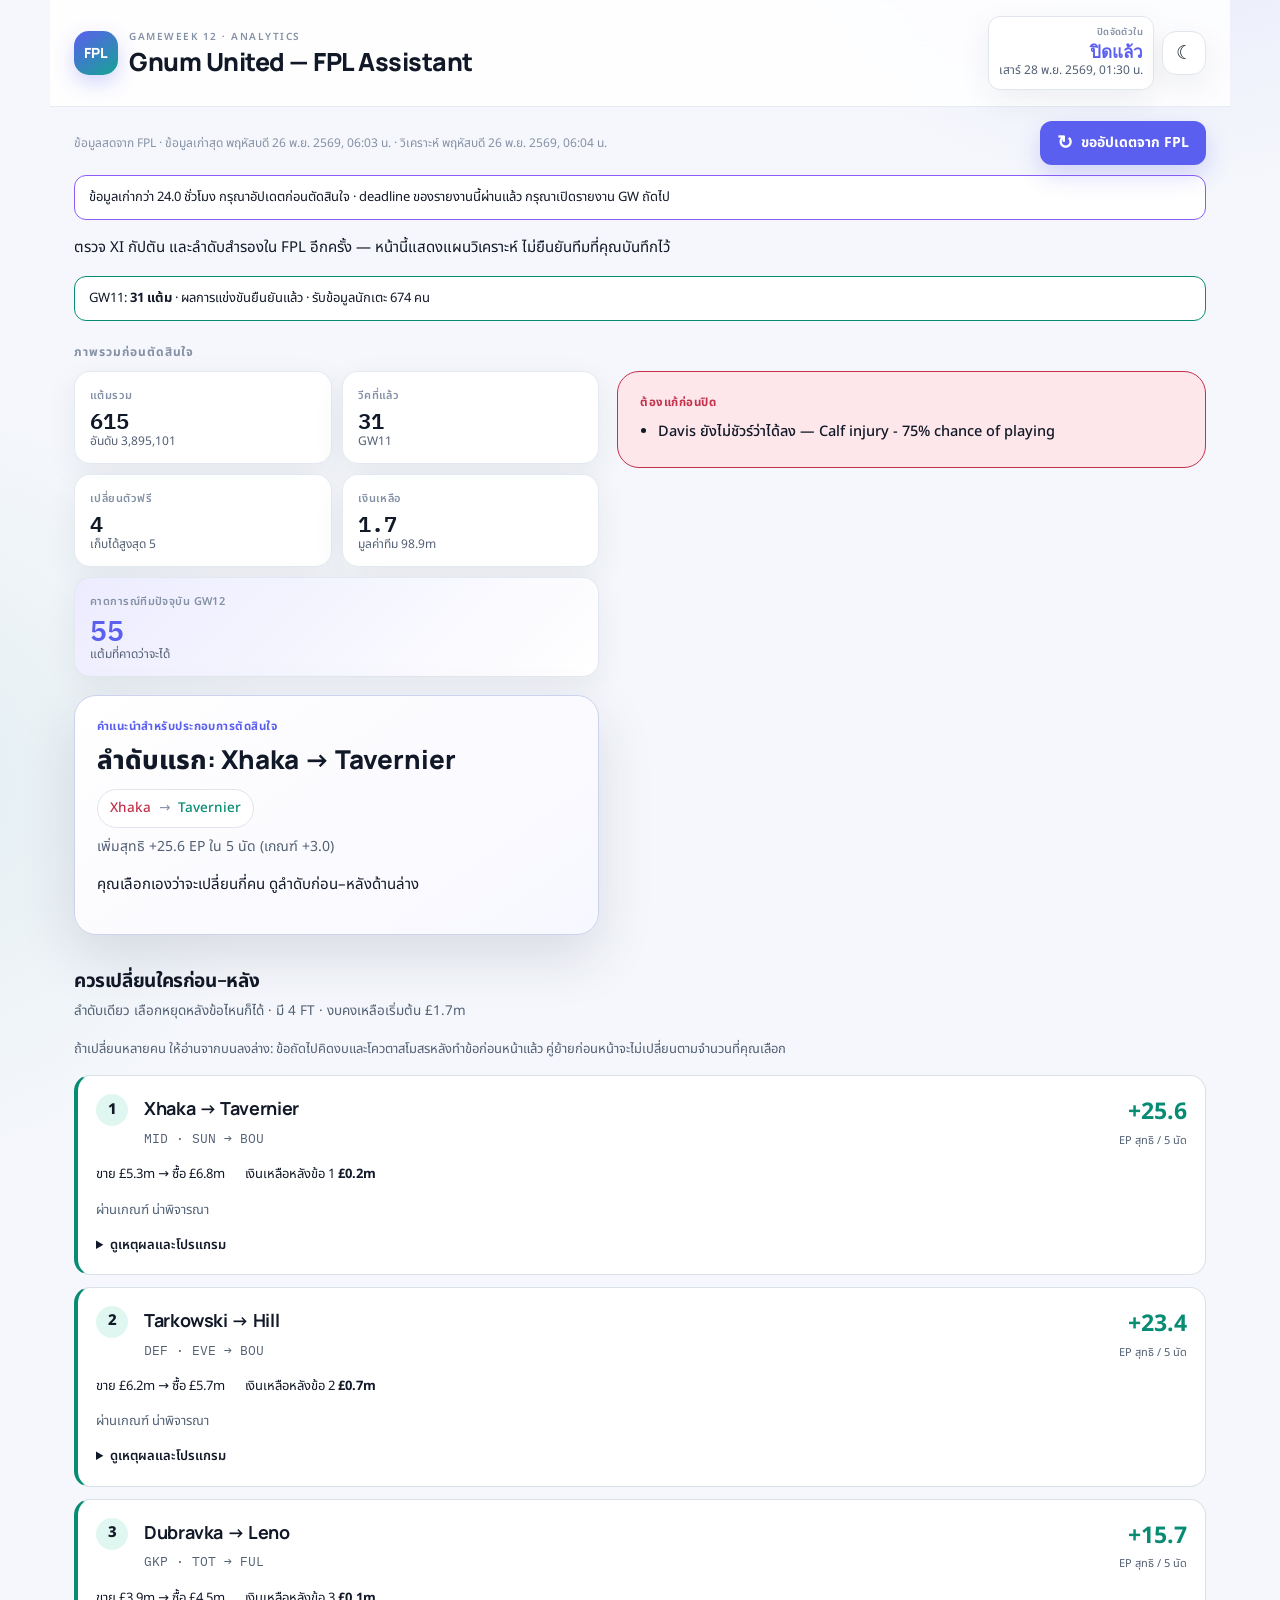
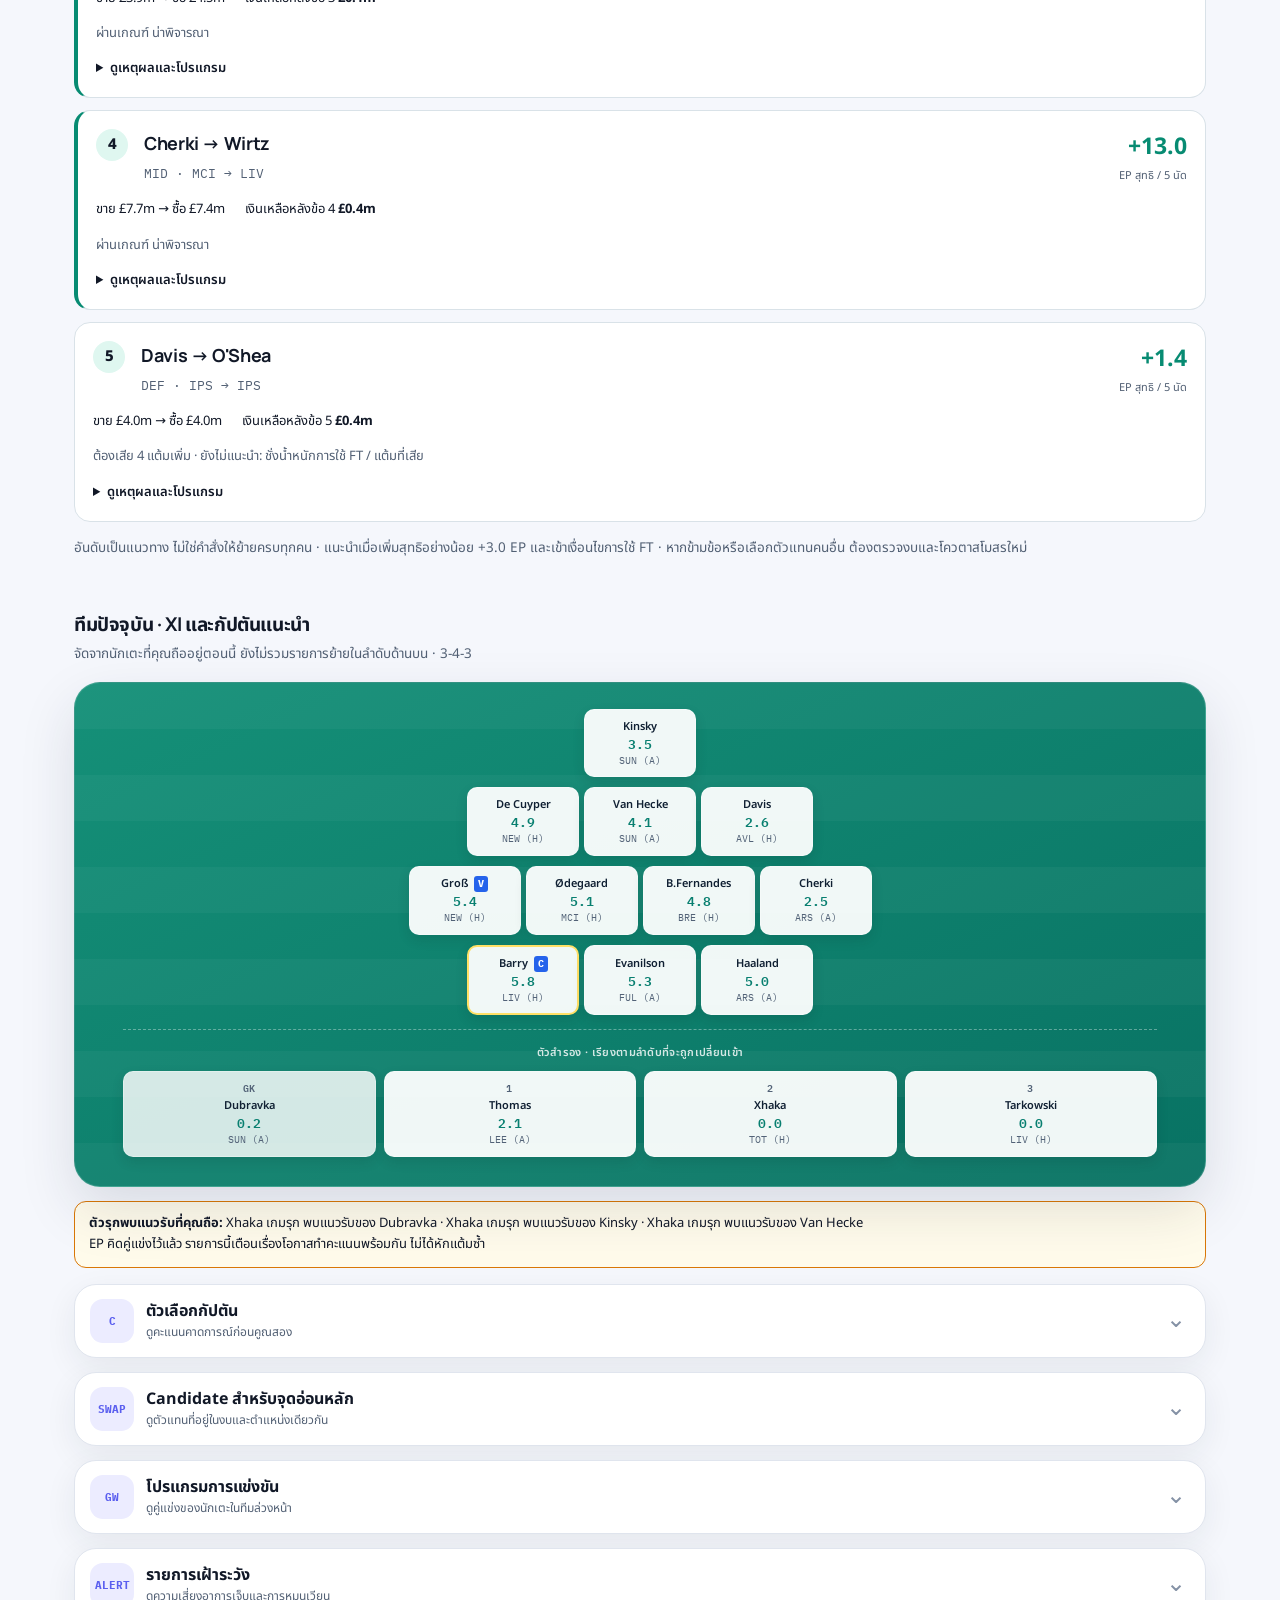
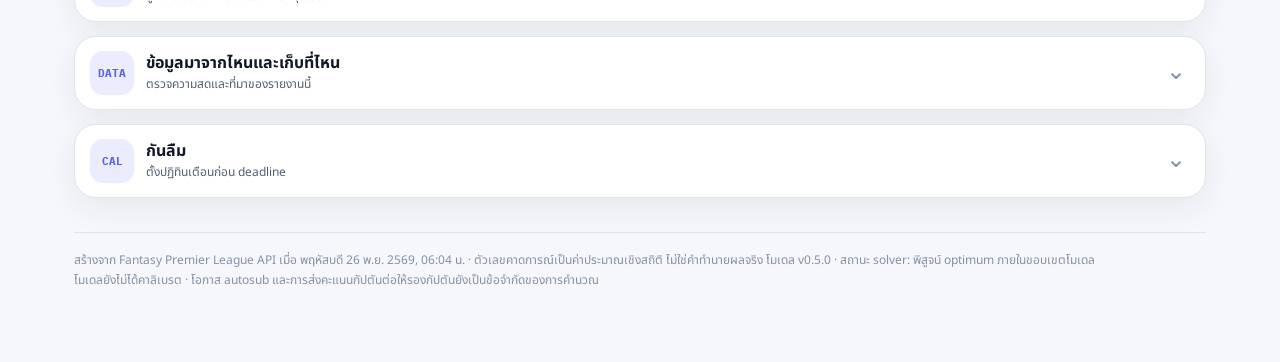
==== commit 1bbd306c: "dashboard: refresh published report [skip ci]" ====
--- a/docs/index.html
+++ b/docs/index.html
@@ -31,7 +31,7 @@
   <div class="header-actions">
     <div class="countdown ">
       <div class="lab">ปิดจัดตัวใน</div>
-      <div class="val" id="cd" data-deadline="2026-11-27T18:30:00+00:00">2d 7h</div>
+      <div class="val" id="cd" data-deadline="2026-11-27T18:30:00+00:00">1d 19h</div>
       <div class="sub">เสาร์ 28 พ.ย. 2569, 01:30 น.</div>
     </div>
     <button class="iconbtn" type="button" id="theme-toggle" aria-label="เปลี่ยนธีม" title="เปลี่ยนธีม">
@@ -45,12 +45,12 @@
     <button class="btn refreshbtn" type="submit" id="refresh-btn"><span class="refreshicon" aria-hidden="true">↻</span><span class="refresh-label">อัปเดตข้อมูลล่าสุด</span></button>
     <button class="btn installbtn" type="button" id="install-btn" hidden><span aria-hidden="true">↓</span> ติดตั้งแอป</button>
   </form>
-  <span class="stamp">ข้อมูลสดจาก FPL · ข้อมูลเก่าสุด พุธ 25 พ.ย. 2569, 18:12 น. · วิเคราะห์ พุธ 25 พ.ย. 2569, 18:12 น.</span>
+  <span class="stamp">ข้อมูลสดจาก FPL · ข้อมูลเก่าสุด พฤหัสบดี 26 พ.ย. 2569, 06:03 น. · วิเคราะห์ พฤหัสบดี 26 พ.ย. 2569, 06:04 น.</span>
   <div class="refresh-status" id="refresh-status" role="status" aria-live="polite" hidden></div>
 </div>
 
 <div class="data-state working" id="freshness-warning" role="status" hidden
-     data-fetched="2026-11-25T11:12:20.675623+00:00" data-stale-hours="24.0"
+     data-fetched="2026-11-25T23:03:57.031742+00:00" data-stale-hours="24.0"
      data-known="true"></div>
 <p class="sub lineup-note">ตรวจ XI กัปตัน และลำดับสำรองใน FPL อีกครั้ง — หน้านี้แสดงแผนวิเคราะห์ ไม่ยืนยันทีมที่คุณบันทึกไว้</p>
 
@@ -62,7 +62,7 @@
 <div class="overview-label">ภาพรวมก่อนตัดสินใจ</div>
 <div class="top-summary">
 <dl class="tiles">
-  <div class="tile"><dt>แต้มรวม</dt><dd>615<small>อันดับ 3,895,112</small></dd></div>
+  <div class="tile"><dt>แต้มรวม</dt><dd>615<small>อันดับ 3,895,101</small></dd></div>
   <div class="tile"><dt>วีคที่แล้ว</dt><dd>31<small>GW11</small></dd></div>
   <div class="tile"><dt>เปลี่ยนตัวฟรี</dt><dd>4<small>เก็บได้สูงสุด 5</small></dd></div>
   <div class="tile"><dt>เงินเหลือ</dt><dd>1.7<small>มูลค่าทีม 98.9m</small></dd></div>
@@ -336,7 +336,7 @@
         <td class="r">1</td>
         <td><span class="pname">Tavernier</span> <span class="pmeta">BOU</span> <span class="pos">ลำดับแรก</span> <span class="pos">ราคาเสี่ยงขึ้น</span><br><span class="pmeta">นาที +10.0 · ประตู +8.8 · แอสซิสต์ +2.8 · คลีนชีต +1.3</span></td>
         <td class="r">6.8</td>
-        <td class="r">33.6</td>
+        <td class="r">33.7</td>
         <td style="white-space:normal"><span class="pmeta">GW12 FUL (A) [3] · GW13 BHA (H) [4] · GW14 HUL (H) [2] · GW15 ARS (A) [5] · GW16 COV (H) [2]</span></td>
         <td class="r">4.7</td>
         <td class="r"><b>25.6</b><br><small>5/5 นัด</small></td>
@@ -555,9 +555,9 @@
 <details class="insight">
   <summary><span class="summary-icon">DATA</span><span><strong>ข้อมูลมาจากไหนและเก็บที่ไหน</strong><small>ตรวจความสดและที่มาของรายงานนี้</small></span><span class="chevron">⌄</span></summary>
   <div class="insight-body">
-    <p class="sub"><b>ข้อมูลสดจาก FPL</b> · ดึงเมื่อ พุธ 25 พ.ย. 2569, 18:12 น. · วิเคราะห์เมื่อ พุธ 25 พ.ย. 2569, 18:12 น.</p>
+    <p class="sub"><b>ข้อมูลสดจาก FPL</b> · ดึงเมื่อ พฤหัสบดี 26 พ.ย. 2569, 06:03 น. · วิเคราะห์เมื่อ พฤหัสบดี 26 พ.ย. 2569, 06:04 น.</p>
   <p class="sub">เวลาข้อมูลใช้แหล่งที่เก่าที่สุดในการวิเคราะห์ แยกจากคะแนนสดระหว่างแข่งขัน</p>
-  <ul><li>bootstrap: 2026-11-25T11:12:20.675623+00:00 (network)</li><li>fixtures: 2026-11-25T11:12:20.698295+00:00 (network)</li><li>entry_entry6014213: 2026-11-25T11:12:20.875129+00:00 (network)</li><li>entry_history_entry6014213: 2026-11-25T11:12:21.020836+00:00 (network)</li><li>entry_transfers_entry6014213: 2026-11-25T11:12:21.167412+00:00 (network)</li><li>picks_gw11_entry6014213: 2026-11-25T11:12:21.313773+00:00 (network)</li><li>element_4: 2026-11-25T11:12:21.374825+00:00 (network)</li><li>element_15: 2026-11-25T11:12:21.385791+00:00 (network)</li><li>element_16: 2026-11-25T11:12:21.396506+00:00 (network)</li><li>element_26: 2026-11-25T11:12:21.407467+00:00 (network)</li><li>element_31: 2026-11-25T11:12:21.418157+00:00 (network)</li><li>element_52: 2026-11-25T11:12:21.428837+00:00 (network)</li><li>element_60: 2026-11-25T11:12:21.439380+00:00 (network)</li><li>element_70: 2026-11-25T11:12:21.449844+00:00 (network)</li><li>element_79: 2026-11-25T11:12:21.460301+00:00 (network)</li><li>element_86: 2026-11-25T11:12:21.470852+00:00 (network)</li><li>element_98: 2026-11-25T11:12:21.481732+00:00 (network)</li><li>element_109: 2026-11-25T11:12:21.492142+00:00 (network)</li><li>element_112: 2026-11-25T11:12:21.502891+00:00 (network)</li><li>element_114: 2026-11-25T11:12:21.649998+00:00 (network)</li><li>element_115: 2026-11-25T11:12:21.660787+00:00 (network)</li><li>element_124: 2026-11-25T11:12:21.671604+00:00 (network)</li><li>element_129: 2026-11-25T11:12:21.682907+00:00 (network)</li><li>element_166: 2026-11-25T11:12:21.694458+00:00 (network)</li><li>element_167: 2026-11-25T11:12:21.840609+00:00 (network)</li><li>element_173: 2026-11-25T11:12:21.851521+00:00 (network)</li><li>element_183: 2026-11-25T11:12:21.862155+00:00 (network)</li><li>element_229: 2026-11-25T11:12:21.872759+00:00 (network)</li><li>element_249: 2026-11-25T11:12:21.883231+00:00 (network)</li><li>element_271: 2026-11-25T11:12:21.893851+00:00 (network)</li><li>element_295: 2026-11-25T11:12:21.904514+00:00 (network)</li><li>element_305: 2026-11-25T11:12:21.915111+00:00 (network)</li><li>element_332: 2026-11-25T11:12:22.061939+00:00 (network)</li><li>element_334: 2026-11-25T11:12:22.073216+00:00 (network)</li><li>element_336: 2026-11-25T11:12:22.084103+00:00 (network)</li><li>element_346: 2026-11-25T11:12:22.095016+00:00 (network)</li><li>element_366: 2026-11-25T11:12:22.105759+00:00 (network)</li><li>element_379: 2026-11-25T11:12:22.116756+00:00 (network)</li><li>element_385: 2026-11-25T11:12:22.127590+00:00 (network)</li><li>element_399: 2026-11-25T11:12:22.138220+00:00 (network)</li><li>element_411: 2026-11-25T11:12:22.148899+00:00 (network)</li><li>element_426: 2026-11-25T11:12:22.159634+00:00 (network)</li><li>element_496: 2026-11-25T11:12:22.170521+00:00 (network)</li><li>element_497: 2026-11-25T11:12:22.181609+00:00 (network)</li><li>element_504: 2026-11-25T11:12:22.192472+00:00 (network)</li><li>element_529: 2026-11-25T11:12:22.203464+00:00 (network)</li><li>element_533: 2026-11-25T11:12:22.350091+00:00 (network)</li><li>element_542: 2026-11-25T11:12:22.361026+00:00 (network)</li><li>element_544: 2026-11-25T11:12:22.371878+00:00 (network)</li><li>element_566: 2026-11-25T11:12:22.382701+00:00 (network)</li><li>element_572: 2026-11-25T11:12:22.393302+00:00 (network)</li><li>element_579: 2026-11-25T11:12:22.403934+00:00 (network)</li></ul>
+  <ul><li>bootstrap: 2026-11-25T23:03:57.031742+00:00 (network)</li><li>fixtures: 2026-11-25T23:03:57.048627+00:00 (network)</li><li>entry_entry6014213: 2026-11-25T23:03:57.219386+00:00 (network)</li><li>entry_history_entry6014213: 2026-11-25T23:03:57.310909+00:00 (network)</li><li>entry_transfers_entry6014213: 2026-11-25T23:03:57.412787+00:00 (network)</li><li>picks_gw11_entry6014213: 2026-11-25T23:03:57.512133+00:00 (network)</li><li>element_4: 2026-11-25T23:03:57.565099+00:00 (network)</li><li>element_15: 2026-11-25T23:03:57.570188+00:00 (network)</li><li>element_16: 2026-11-25T23:03:57.576419+00:00 (network)</li><li>element_26: 2026-11-25T23:03:57.581316+00:00 (network)</li><li>element_31: 2026-11-25T23:03:57.591454+00:00 (network)</li><li>element_52: 2026-11-25T23:03:57.597389+00:00 (network)</li><li>element_60: 2026-11-25T23:03:57.604469+00:00 (network)</li><li>element_70: 2026-11-25T23:03:57.609599+00:00 (network)</li><li>element_79: 2026-11-25T23:03:57.614822+00:00 (network)</li><li>element_86: 2026-11-25T23:03:57.620124+00:00 (network)</li><li>element_87: 2026-11-25T23:03:57.626158+00:00 (network)</li><li>element_98: 2026-11-25T23:03:57.631196+00:00 (network)</li><li>element_109: 2026-11-25T23:03:57.636053+00:00 (network)</li><li>element_112: 2026-11-25T23:03:57.642410+00:00 (network)</li><li>element_115: 2026-11-25T23:03:57.647338+00:00 (network)</li><li>element_124: 2026-11-25T23:03:57.656566+00:00 (network)</li><li>element_129: 2026-11-25T23:03:57.661197+00:00 (network)</li><li>element_166: 2026-11-25T23:03:57.665231+00:00 (network)</li><li>element_167: 2026-11-25T23:03:57.669576+00:00 (network)</li><li>element_173: 2026-11-25T23:03:57.675529+00:00 (network)</li><li>element_183: 2026-11-25T23:03:57.681056+00:00 (network)</li><li>element_229: 2026-11-25T23:03:57.687448+00:00 (network)</li><li>element_249: 2026-11-25T23:03:57.692150+00:00 (network)</li><li>element_271: 2026-11-25T23:03:57.696359+00:00 (network)</li><li>element_295: 2026-11-25T23:03:57.702658+00:00 (network)</li><li>element_305: 2026-11-25T23:03:57.707040+00:00 (network)</li><li>element_332: 2026-11-25T23:03:57.714086+00:00 (network)</li><li>element_334: 2026-11-25T23:03:57.719670+00:00 (network)</li><li>element_336: 2026-11-25T23:03:57.724482+00:00 (network)</li><li>element_346: 2026-11-25T23:03:57.728419+00:00 (network)</li><li>element_366: 2026-11-25T23:03:57.733195+00:00 (network)</li><li>element_379: 2026-11-25T23:03:57.738264+00:00 (network)</li><li>element_385: 2026-11-25T23:03:57.742155+00:00 (network)</li><li>element_399: 2026-11-25T23:03:57.748190+00:00 (network)</li><li>element_411: 2026-11-25T23:03:57.752689+00:00 (network)</li><li>element_426: 2026-11-25T23:03:57.758705+00:00 (network)</li><li>element_496: 2026-11-25T23:03:57.763733+00:00 (network)</li><li>element_497: 2026-11-25T23:03:57.770420+00:00 (network)</li><li>element_504: 2026-11-25T23:03:57.775508+00:00 (network)</li><li>element_529: 2026-11-25T23:03:57.780988+00:00 (network)</li><li>element_533: 2026-11-25T23:03:57.785645+00:00 (network)</li><li>element_542: 2026-11-25T23:03:57.789542+00:00 (network)</li><li>element_544: 2026-11-25T23:03:57.794246+00:00 (network)</li><li>element_566: 2026-11-25T23:03:57.798452+00:00 (network)</li><li>element_572: 2026-11-25T23:03:57.804576+00:00 (network)</li><li>element_579: 2026-11-25T23:03:57.810278+00:00 (network)</li></ul>
     <div class="flags">
       <div class="flag"><span class="tag">FPL</span><span>ข้อมูลทีม โปรแกรม ราคา ข่าว และคะแนนมาจาก public Fantasy Premier League API ไม่มีการล็อกอินหรือแก้ทีม</span></div>
       <div class="flag"><span class="tag">คอม</span><span>ข้อมูลดิบมีสำเนาตามเวลาที่ <code>data/snapshots/</code> และ projection ก่อน deadline อยู่ที่ <code>data/projections/</code></span></div>
@@ -584,7 +584,7 @@
 </details>
 
 <footer>
-  สร้างจาก Fantasy Premier League API เมื่อ พุธ 25 พ.ย. 2569, 18:12 น. · ตัวเลขคาดการณ์เป็นค่าประมาณเชิงสถิติ ไม่ใช่คำทำนายผลจริง
+  สร้างจาก Fantasy Premier League API เมื่อ พฤหัสบดี 26 พ.ย. 2569, 06:04 น. · ตัวเลขคาดการณ์เป็นค่าประมาณเชิงสถิติ ไม่ใช่คำทำนายผลจริง
   โมเดล v0.5.0 &middot; สถานะ solver: พิสูจน์ optimum ภายในขอบเขตโมเดล
   <br>โมเดลยังไม่ได้คาลิเบรต · โอกาส autosub และการส่งคะแนนกัปตันต่อให้รองกัปตันยังเป็นข้อจำกัดของการคำนวณ
 </footer>
@@ -592,7 +592,7 @@
 
 <script>
 (function () {
-  var comparisons = {"112": {"budget": 6.8, "name": "Van Hecke", "position": "DEF", "rows": [{"availability": 1.0, "ep": 23.3827427657146, "fixtures": ["GW12 FUL (A) [3]", "GW13 BHA (H) [4]", "GW14 HUL (H) [2]", "GW15 ARS (A) [5]", "GW16 COV (H) [2]"], "form": 8.0, "gain": 1.10032579114403, "id": 60, "name": "Hill", "ownership": 4.5, "position": "DEF", "price": 5.7, "rank": 1, "selected": false, "starts": 1.0, "team": "BOU"}, {"availability": 1.0, "ep": 22.28241697457057, "fixtures": ["GW12 SUN (A) [3]", "GW13 FUL (H) [2]", "GW14 ARS (H) [4]", "GW15 HUL (A) [2]", "GW16 LIV (A) [4]"], "form": 8.3, "gain": 0.0, "id": 112, "name": "Van Hecke", "ownership": 19.5, "position": "DEF", "price": 5.2, "rank": 2, "selected": true, "starts": 1.0, "team": "TOT"}, {"availability": 1.0, "ep": 22.009694381316326, "fixtures": ["GW12 NEW (H) [3]", "GW13 BOU (A) [4]", "GW14 NFO (A) [2]", "GW15 EVE (H) [3]", "GW16 IPS (H) [2]"], "form": 6.0, "gain": -0.27272259325424386, "id": 504, "name": "Vuskovic", "ownership": 11.7, "position": "DEF", "price": 5.3, "rank": 3, "selected": false, "starts": 1.0, "team": "BHA"}, {"availability": 1.0, "ep": 21.440028326575934, "fixtures": ["GW12 FUL (A) [3]", "GW13 BHA (H) [4]", "GW14 HUL (H) [2]", "GW15 ARS (A) [5]", "GW16 COV (H) [2]"], "form": 6.3, "gain": -0.8423886479946354, "id": 566, "name": "Silva", "ownership": 4.1, "position": "DEF", "price": 5.1, "rank": 4, "selected": false, "starts": 1.0, "team": "BOU"}, {"availability": 1.0, "ep": 20.612879836274846, "fixtures": ["GW12 COV (H) [2]", "GW13 MCI (A) [5]", "GW14 IPS (H) [2]", "GW15 LIV (A) [4]", "GW16 FUL (H) [2]"], "form": 5.0, "gain": -1.6695371382957234, "id": 334, "name": "Muharemovi\u0107", "ownership": 7.5, "position": "DEF", "price": 5.1, "rank": 5, "selected": false, "starts": 1.0, "team": "LEE"}, {"availability": 1.0, "ep": 19.021710442982386, "fixtures": ["GW12 COV (H) [2]", "GW13 MCI (A) [5]", "GW14 IPS (H) [2]", "GW15 LIV (A) [4]", "GW16 FUL (H) [2]"], "form": 5.0, "gain": -3.260706531588184, "id": 332, "name": "Justin", "ownership": 2.6, "position": "DEF", "price": 4.5, "rank": 6, "selected": false, "starts": 1.0, "team": "LEE"}, {"availability": 1.0, "ep": 18.9626720269942, "fixtures": ["GW12 MUN (A) [3]", "GW13 ARS (H) [4]", "GW14 MCI (H) [4]", "GW15 FUL (A) [3]", "GW16 NEW (H) [3]"], "form": 5.3, "gain": -3.319744947576371, "id": 87, "name": "Ajer", "ownership": 3.9, "position": "DEF", "price": 4.5, "rank": 7, "selected": false, "starts": 1.0, "team": "BRE"}, {"availability": 1.0, "ep": 18.874743525453987, "fixtures": ["GW12 MCI (H) [4]", "GW13 BRE (A) [4]", "GW14 TOT (A) [3]", "GW15 BOU (H) [3]", "GW16 MUN (H) [3]"], "form": 6.3, "gain": -3.407673449116583, "id": 31, "name": "Konsa", "ownership": 25.3, "position": "DEF", "price": 4.9, "rank": 8, "selected": false, "starts": 0.9177974172411358, "team": "ARS"}, {"availability": 1.0, "ep": 17.577298726574107, "fixtures": ["GW12 CHE (H) [4]", "GW13 HUL (A) [2]", "GW14 BHA (H) [4]", "GW15 SUN (A) [3]", "GW16 EVE (H) [3]"], "form": 2.3, "gain": -4.705118247996463, "id": 472, "name": "Murillo", "ownership": 1.9, "position": "DEF", "price": 5.5, "rank": 9, "selected": false, "starts": 1.0, "team": "NFO"}, {"availability": 1.0, "ep": 17.294729966598144, "fixtures": ["GW12 COV (H) [2]", "GW13 MCI (A) [5]", "GW14 IPS (H) [2]", "GW15 LIV (A) [4]", "GW16 FUL (H) [2]"], "form": 4.0, "gain": -4.987687007972426, "id": 330, "name": "Bogle", "ownership": 11.9, "position": "DEF", "price": 4.8, "rank": 10, "selected": false, "starts": 1.0, "team": "LEE"}, {"availability": 1.0, "ep": 17.28566401788936, "fixtures": ["GW12 EVE (A) [3]", "GW13 SUN (H) [2]", "GW14 CHE (A) [4]", "GW15 LEE (H) [3]", "GW16 TOT (H) [3]"], "form": 4.0, "gain": -4.99675295668121, "id": 362, "name": "Jacquet", "ownership": 4.9, "position": "DEF", "price": 5.1, "rank": 11, "selected": false, "starts": 1.0, "team": "LIV"}, {"availability": 1.0, "ep": 17.272869122757452, "fixtures": ["GW12 EVE (A) [3]", "GW13 SUN (H) [2]", "GW14 CHE (A) [4]", "GW15 LEE (H) [3]", "GW16 TOT (H) [3]"], "form": 3.7, "gain": -5.009547851813117, "id": 356, "name": "Virgil", "ownership": 14.6, "position": "DEF", "price": 6.4, "rank": 12, "selected": false, "starts": 1.0, "team": "LIV"}, {"availability": 1.0, "ep": 17.011089856010223, "fixtures": ["GW12 LIV (H) [4]", "GW13 AVL (A) [3]", "GW14 FUL (H) [2]", "GW15 BHA (A) [4]", "GW16 NFO (A) [2]"], "form": 4.7, "gain": -5.271327118560347, "id": 230, "name": "Branthwaite", "ownership": 2.1, "position": "DEF", "price": 5.5, "rank": 13, "selected": false, "starts": 0.9090909090909091, "team": "EVE"}, {"availability": 1.0, "ep": 16.955632702514716, "fixtures": ["GW12 TOT (H) [3]", "GW13 LIV (A) [4]", "GW14 NEW (A) [3]", "GW15 NFO (H) [3]", "GW16 CRY (H) [2]"], "form": 5.7, "gain": -5.326784272055853, "id": 533, "name": "Mukiele", "ownership": 1.4, "position": "DEF", "price": 5.3, "rank": 14, "selected": false, "starts": 0.8228593832319857, "team": "SUN"}, {"availability": 1.0, "ep": 16.85922548328709, "fixtures": ["GW12 FUL (A) [3]", "GW13 BHA (H) [4]", "GW14 HUL (H) [2]", "GW15 ARS (A) [5]", "GW16 COV (H) [2]"], "form": 4.7, "gain": -5.423191491283479, "id": 61, "name": "Truffert", "ownership": 3.5, "position": "DEF", "price": 5.4, "rank": 15, "selected": false, "starts": 1.0, "team": "BOU"}, {"availability": 1.0, "ep": 16.830618961923687, "fixtures": ["GW12 HUL (H) [2]", "GW13 CHE (A) [4]", "GW14 AVL (A) [3]", "GW15 MUN (H) [3]", "GW16 SUN (A) [3]"], "form": 2.3, "gain": -5.451798012646883, "id": 202, "name": "Richards", "ownership": 0.5, "position": "DEF", "price": 4.9, "rank": 16, "selected": false, "starts": 1.0, "team": "CRY"}, {"availability": 1.0, "ep": 16.609841852989284, "fixtures": ["GW12 MCI (H) [4]", "GW13 BRE (A) [4]", "GW14 TOT (A) [3]", "GW15 BOU (H) [3]", "GW16 MUN (H) [3]"], "form": 4.3, "gain": -5.672575121581286, "id": 8, "name": "Calafiori", "ownership": 48.2, "position": "DEF", "price": 5.9, "rank": 17, "selected": false, "starts": 0.9090909090909091, "team": "ARS"}, {"availability": 1.0, "ep": 16.30485811676285, "fixtures": ["GW12 EVE (A) [3]", "GW13 SUN (H) [2]", "GW14 CHE (A) [4]", "GW15 LEE (H) [3]", "GW16 TOT (H) [3]"], "form": 5.7, "gain": -5.977558857807718, "id": 579, "name": "Araujo", "ownership": 5.0, "position": "DEF", "price": 5.5, "rank": 18, "selected": false, "starts": 0.9177974172411358, "team": "LIV"}, {"availability": 1.0, "ep": 16.203140628959893, "fixtures": ["GW12 AVL (H) [3]", "GW13 COV (A) [2]", "GW14 LEE (A) [3]", "GW15 NEW (H) [3]", "GW16 BHA (A) [4]"], "form": 1.7, "gain": -6.079276345610676, "id": 304, "name": "O\u0027Shea", "ownership": 2.6, "position": "DEF", "price": 4.0, "rank": 19, "selected": false, "starts": 1.0, "team": "IPS"}, {"availability": 1.0, "ep": 16.08789792208961, "fixtures": ["GW12 CRY (A) [2]", "GW13 NFO (H) [3]", "GW14 BOU (A) [4]", "GW15 TOT (H) [3]", "GW16 MCI (A) [5]"], "form": 4.7, "gain": -6.19451905248096, "id": 279, "name": "Ajayi", "ownership": 11.8, "position": "DEF", "price": 4.2, "rank": 20, "selected": false, "starts": 1.0, "team": "HUL"}, {"availability": 1.0, "ep": 15.389513517412887, "fixtures": ["GW12 HUL (H) [2]", "GW13 CHE (A) [4]", "GW14 AVL (A) [3]", "GW15 MUN (H) [3]", "GW16 SUN (A) [3]"], "form": 1.7, "gain": -6.892903457157683, "id": 204, "name": "Mitchell", "ownership": 4.4, "position": "DEF", "price": 4.4, "rank": 21, "selected": false, "starts": 1.0, "team": "CRY"}, {"availability": 1.0, "ep": 15.35324168513207, "fixtures": ["GW12 NEW (H) [3]", "GW13 BOU (A) [4]", "GW14 NFO (A) [2]", "GW15 EVE (H) [3]", "GW16 IPS (H) [2]"], "form": 6.0, "gain": -6.929175289438499, "id": 114, "name": "Boscagli", "ownership": 0.8, "position": "DEF", "price": 4.5, "rank": 22, "selected": false, "starts": 1.0, "team": "BHA"}, {"availability": 1.0, "ep": 15.315910672930094, "fixtures": ["GW12 CHE (H) [4]", "GW13 HUL (A) [2]", "GW14 BHA (H) [4]", "GW15 SUN (A) [3]", "GW16 EVE (H) [3]"], "form": 1.3, "gain": -6.966506301640475, "id": 469, "name": "N.Williams", "ownership": 4.8, "position": "DEF", "price": 4.8, "rank": 23, "selected": false, "starts": 1.0, "team": "NFO"}, {"availability": 1.0, "ep": 15.09930952613029, "fixtures": ["GW12 MUN (A) [3]", "GW13 ARS (H) [4]", "GW14 MCI (H) [4]", "GW15 FUL (A) [3]", "GW16 NEW (H) [3]"], "form": 4.0, "gain": -7.18310744844028, "id": 88, "name": "Kayode", "ownership": 6.4, "position": "DEF", "price": 4.5, "rank": 24, "selected": false, "starts": 0.9090909090909091, "team": "BRE"}, {"availability": 1.0, "ep": 15.084124372323313, "fixtures": ["GW12 LEE (A) [3]", "GW13 IPS (H) [2]", "GW14 MUN (A) [3]", "GW15 AVL (H) [3]", "GW16 BOU (A) [4]"], "form": 3.3, "gain": -7.198292602247257, "id": 91, "name": "Pinnock", "ownership": 0.1, "position": "DEF", "price": 4.5, "rank": 25, "selected": false, "starts": 0.8181818181818182, "team": "COV"}, {"availability": 1.0, "ep": 14.826880026070913, "fixtures": ["GW12 LIV (H) [4]", "GW13 AVL (A) [3]", "GW14 FUL (H) [2]", "GW15 BHA (A) [4]", "GW16 NFO (A) [2]"], "form": 5.0, "gain": -7.455536948499656, "id": 233, "name": "Mykolenko", "ownership": 2.5, "position": "DEF", "price": 4.6, "rank": 26, "selected": false, "starts": 0.9090909090909091, "team": "EVE"}, {"availability": 1.0, "ep": 14.501292307988463, "fixtures": ["GW12 TOT (H) [3]", "GW13 LIV (A) [4]", "GW14 NEW (A) [3]", "GW15 NFO (H) [3]", "GW16 CRY (H) [2]"], "form": 4.3, "gain": -7.781124666582107, "id": 536, "name": "Reinildo", "ownership": 0.2, "position": "DEF", "price": 4.4, "rank": 27, "selected": false, "starts": 0.9090909090909091, "team": "SUN"}, {"availability": 1.0, "ep": 14.422787344637124, "fixtures": ["GW12 ARS (A) [5]", "GW13 LEE (H) [3]", "GW14 BRE (A) [4]", "GW15 CHE (H) [4]", "GW16 HUL (H) [2]"], "form": 1.7, "gain": -7.859629629933446, "id": 390, "name": "R\u00faben", "ownership": 2.0, "position": "DEF", "price": 5.5, "rank": 28, "selected": false, "starts": 1.0, "team": "MCI"}, {"availability": 1.0, "ep": 14.28598349749042, "fixtures": ["GW12 FUL (A) [3]", "GW13 BHA (H) [4]", "GW14 HUL (H) [2]", "GW15 ARS (A) [5]", "GW16 COV (H) [2]"], "form": 4.3, "gain": -7.996433477080149, "id": 64, "name": "Smith", "ownership": 0.2, "position": "DEF", "price": 4.5, "rank": 29, "selected": false, "starts": 1.0, "team": "BOU"}, {"availability": 1.0, "ep": 14.118104366714153, "fixtures": ["GW12 COV (H) [2]", "GW13 MCI (A) [5]", "GW14 IPS (H) [2]", "GW15 LIV (A) [4]", "GW16 FUL (H) [2]"], "form": 4.7, "gain": -8.164312607856417, "id": 598, "name": "Elvedi", "ownership": 0.1, "position": "DEF", "price": 4.5, "rank": 30, "selected": false, "starts": 0.7272727272727273, "team": "LEE"}, {"availability": 1.0, "ep": 13.792302330130287, "fixtures": ["GW12 CHE (H) [4]", "GW13 HUL (A) [2]", "GW14 BHA (H) [4]", "GW15 SUN (A) [3]", "GW16 EVE (H) [3]"], "form": 3.7, "gain": -8.490114644440283, "id": 474, "name": "Jair Cunha", "ownership": 0.2, "position": "DEF", "price": 4.4, "rank": 31, "selected": false, "starts": 0.8181818181818182, "team": "NFO"}, {"availability": 1.0, "ep": 13.751750210503095, "fixtures": ["GW12 CRY (A) [2]", "GW13 NFO (H) [3]", "GW14 BOU (A) [4]", "GW15 TOT (H) [3]", "GW16 MCI (A) [5]"], "form": 1.0, "gain": -8.530666764067474, "id": 277, "name": "Egan", "ownership": 6.2, "position": "DEF", "price": 4.0, "rank": 32, "selected": false, "starts": 0.9090909090909091, "team": "HUL"}, {"availability": 1.0, "ep": 13.423562971970709, "fixtures": ["GW12 BHA (A) [4]", "GW13 MUN (H) [3]", "GW14 SUN (H) [2]", "GW15 IPS (A) [2]", "GW16 BRE (A) [4]"], "form": 3.0, "gain": -8.85885400259986, "id": 445, "name": "Thiaw", "ownership": 1.3, "position": "DEF", "price": 4.9, "rank": 33, "selected": false, "starts": 0.8181818181818182, "team": "NEW"}, {"availability": 1.0, "ep": 13.14400927890443, "fixtures": ["GW12 NEW (H) [3]", "GW13 BOU (A) [4]", "GW14 NFO (A) [2]", "GW15 EVE (H) [3]", "GW16 IPS (H) [2]"], "form": 4.0, "gain": -9.138407695666139, "id": 116, "name": "Dunk", "ownership": 1.5, "position": "DEF", "price": 4.5, "rank": 34, "selected": false, "starts": 0.8181818181818182, "team": "BHA"}, {"availability": 1.0, "ep": 13.109328945227372, "fixtures": ["GW12 AVL (H) [3]", "GW13 COV (A) [2]", "GW14 LEE (A) [3]", "GW15 NEW (H) [3]", "GW16 BHA (A) [4]"], "form": 1.0, "gain": -9.173088029343198, "id": 259, "name": "Diop", "ownership": 9.4, "position": "DEF", "price": 3.9, "rank": 35, "selected": false, "starts": 1.0, "team": "IPS"}, {"availability": 1.0, "ep": 13.092700489173223, "fixtures": ["GW12 ARS (A) [5]", "GW13 LEE (H) [3]", "GW14 BRE (A) [4]", "GW15 CHE (H) [4]", "GW16 HUL (H) [2]"], "form": 0.7, "gain": -9.189716485397346, "id": 388, "name": "Gu\u00e9hi", "ownership": 12.3, "position": "DEF", "price": 5.9, "rank": 36, "selected": false, "starts": 0.9090909090909091, "team": "MCI"}, {"availability": 1.0, "ep": 13.049807187478645, "fixtures": ["GW12 BOU (H) [3]", "GW13 TOT (A) [3]", "GW14 EVE (A) [3]", "GW15 BRE (H) [3]", "GW16 LEE (A) [3]"], "form": 3.0, "gain": -9.232609787091924, "id": 650, "name": "Affengruber", "ownership": 0.5, "position": "DEF", "price": 4.5, "rank": 37, "selected": false, "starts": 0.7272727272727273, "team": "FUL"}, {"availability": 1.0, "ep": 12.903723397789758, "fixtures": ["GW12 EVE (A) [3]", "GW13 SUN (H) [2]", "GW14 CHE (A) [4]", "GW15 LEE (H) [3]", "GW16 TOT (H) [3]"], "form": 3.0, "gain": -9.378693576780812, "id": 358, "name": "Kerkez", "ownership": 1.8, "position": "DEF", "price": 5.2, "rank": 38, "selected": false, "starts": 0.9090909090909091, "team": "LIV"}, {"availability": 1.0, "ep": 12.872900669124775, "fixtures": ["GW12 LEE (A) [3]", "GW13 IPS (H) [2]", "GW14 MUN (A) [3]", "GW15 AVL (H) [3]", "GW16 BOU (A) [4]"], "form": 2.0, "gain": -9.409516305445795, "id": 175, "name": "van Ewijk", "ownership": 6.7, "position": "DEF", "price": 3.9, "rank": 39, "selected": false, "starts": 0.9090909090909091, "team": "COV"}, {"availability": 1.0, "ep": 12.87110412285259, "fixtures": ["GW12 CRY (A) [2]", "GW13 NFO (H) [3]", "GW14 BOU (A) [4]", "GW15 TOT (H) [3]", "GW16 MCI (A) [5]"], "form": 3.7, "gain": -9.41131285171798, "id": 586, "name": "Mendy", "ownership": 4.4, "position": "DEF", "price": 4.1, "rank": 40, "selected": false, "starts": 0.7272727272727273, "team": "HUL"}, {"availability": 1.0, "ep": 12.815582882613295, "fixtures": ["GW12 NFO (A) [2]", "GW13 CRY (H) [2]", "GW14 LIV (H) [4]", "GW15 MCI (A) [5]", "GW16 AVL (H) [3]"], "form": 4.7, "gain": -9.466834091957274, "id": 145, "name": "Fofana", "ownership": 0.3, "position": "DEF", "price": 5.0, "rank": 41, "selected": false, "starts": 0.6363636363636364, "team": "CHE"}, {"availability": 1.0, "ep": 12.720281303557286, "fixtures": ["GW12 HUL (H) [2]", "GW13 CHE (A) [4]", "GW14 AVL (A) [3]", "GW15 MUN (H) [3]", "GW16 SUN (A) [3]"], "form": 1.0, "gain": -9.562135671013284, "id": 588, "name": "Khalaili", "ownership": 0.2, "position": "DEF", "price": 5.0, "rank": 42, "selected": false, "starts": 0.7272727272727273, "team": "CRY"}, {"availability": 1.0, "ep": 12.666119654031352, "fixtures": ["GW12 TOT (H) [3]", "GW13 LIV (A) [4]", "GW14 NEW (A) [3]", "GW15 NFO (H) [3]", "GW16 CRY (H) [2]"], "form": 4.0, "gain": -9.616297320539218, "id": 534, "name": "Hume", "ownership": 1.6, "position": "DEF", "price": 4.2, "rank": 43, "selected": false, "starts": 0.7272727272727273, "team": "SUN"}, {"availability": 1.0, "ep": 12.640630763158358, "fixtures": ["GW12 BOU (H) [3]", "GW13 TOT (A) [3]", "GW14 EVE (A) [3]", "GW15 BRE (H) [3]", "GW16 LEE (A) [3]"], "form": 3.0, "gain": -9.641786211412212, "id": 258, "name": "Castagne", "ownership": 1.2, "position": "DEF", "price": 4.5, "rank": 44, "selected": false, "starts": 0.8181818181818182, "team": "FUL"}, {"availability": 1.0, "ep": 12.56182838918061, "fixtures": ["GW12 NFO (A) [2]", "GW13 CRY (H) [2]", "GW14 LIV (H) [4]", "GW15 MCI (A) [5]", "GW16 AVL (H) [3]"], "form": 2.0, "gain": -9.72058858538996, "id": 149, "name": "Colwill", "ownership": 0.9, "position": "DEF", "price": 4.8, "rank": 45, "selected": false, "starts": 0.9090909090909091, "team": "CHE"}, {"availability": 1.0, "ep": 12.540696385771462, "fixtures": ["GW12 CRY (A) [2]", "GW13 NFO (H) [3]", "GW14 BOU (A) [4]", "GW15 TOT (H) [3]", "GW16 MCI (A) [5]"], "form": 4.0, "gain": -9.741720588799108, "id": 280, "name": "Coyle", "ownership": 0.6, "position": "DEF", "price": 4.0, "rank": 46, "selected": false, "starts": 1.0, "team": "HUL"}, {"availability": 1.0, "ep": 12.502480359810841, "fixtures": ["GW12 BOU (H) [3]", "GW13 TOT (A) [3]", "GW14 EVE (A) [3]", "GW15 BRE (H) [3]", "GW16 LEE (A) [3]"], "form": 1.3, "gain": -9.779936614759729, "id": 257, "name": "Bassey", "ownership": 1.2, "position": "DEF", "price": 4.5, "rank": 47, "selected": false, "starts": 1.0, "team": "FUL"}, {"availability": 1.0, "ep": 12.498873876953489, "fixtures": ["GW12 IPS (A) [2]", "GW13 EVE (H) [3]", "GW14 CRY (H) [2]", "GW15 COV (A) [2]", "GW16 CHE (A) [4]"], "form": 1.3, "gain": -9.78354309761708, "id": 37, "name": "Lindel\u00f6f", "ownership": 0.7, "position": "DEF", "price": 4.5, "rank": 48, "selected": false, "starts": 0.9090909090909091, "team": "AVL"}, {"availability": 1.0, "ep": 12.37743330083664, "fixtures": ["GW12 BOU (H) [3]", "GW13 TOT (A) [3]", "GW14 EVE (A) [3]", "GW15 BRE (H) [3]", "GW16 LEE (A) [3]"], "form": 2.3, "gain": -9.904983673733929, "id": 254, "name": "Robinson", "ownership": 1.2, "position": "DEF", "price": 4.4, "rank": 49, "selected": false, "starts": 0.8181818181818182, "team": "FUL"}, {"availability": 1.0, "ep": 12.32677522313344, "fixtures": ["GW12 ARS (A) [5]", "GW13 LEE (H) [3]", "GW14 BRE (A) [4]", "GW15 CHE (H) [4]", "GW16 HUL (H) [2]"], "form": 1.0, "gain": -9.95564175143713, "id": 391, "name": "Gvardiol", "ownership": 19.4, "position": "DEF", "price": 5.5, "rank": 50, "selected": false, "starts": 0.7272727272727273, "team": "MCI"}, {"availability": 0.75, "ep": 12.258849527077432, "fixtures": ["GW12 BHA (A) [4]", "GW13 MUN (H) [3]", "GW14 SUN (H) [2]", "GW15 IPS (A) [2]", "GW16 BRE (A) [4]"], "form": 2.3, "gain": -10.023567447493138, "id": 449, "name": "Hall", "ownership": 16.1, "position": "DEF", "price": 5.2, "rank": 51, "selected": false, "starts": 0.75, "team": "NEW"}, {"availability": 1.0, "ep": 12.033786989767377, "fixtures": ["GW12 LEE (A) [3]", "GW13 IPS (H) [2]", "GW14 MUN (A) [3]", "GW15 AVL (H) [3]", "GW16 BOU (A) [4]"], "form": 1.0, "gain": -10.248629984803193, "id": 176, "name": "Dasilva", "ownership": 1.4, "position": "DEF", "price": 4.0, "rank": 52, "selected": false, "starts": 0.9090909090909091, "team": "COV"}, {"availability": 1.0, "ep": 11.890247790121634, "fixtures": ["GW12 SUN (A) [3]", "GW13 FUL (H) [2]", "GW14 ARS (H) [4]", "GW15 HUL (A) [2]", "GW16 LIV (A) [4]"], "form": 3.7, "gain": -10.392169184448935, "id": 502, "name": "Robertson", "ownership": 2.8, "position": "DEF", "price": 4.3, "rank": 53, "selected": false, "starts": 0.7272727272727273, "team": "TOT"}, {"availability": 1.0, "ep": 11.851485528275619, "fixtures": ["GW12 BRE (H) [3]", "GW13 NEW (A) [3]", "GW14 COV (H) [2]", "GW15 CRY (A) [2]", "GW16 ARS (A) [5]"], "form": 1.0, "gain": -10.43093144629495, "id": 418, "name": "Maguire", "ownership": 4.5, "position": "DEF", "price": 4.5, "rank": 54, "selected": false, "starts": 0.9090909090909091, "team": "MUN"}, {"availability": 1.0, "ep": 11.697815068044077, "fixtures": ["GW12 TOT (H) [3]", "GW13 LIV (A) [4]", "GW14 NEW (A) [3]", "GW15 NFO (H) [3]", "GW16 CRY (H) [2]"], "form": 4.0, "gain": -10.584601906526492, "id": 541, "name": "Meunier", "ownership": 0.2, "position": "DEF", "price": 4.4, "rank": 55, "selected": false, "starts": 0.7272727272727273, "team": "SUN"}, {"availability": 1.0, "ep": 11.12603985451737, "fixtures": ["GW12 CHE (H) [4]", "GW13 HUL (A) [2]", "GW14 BHA (H) [4]", "GW15 SUN (A) [3]", "GW16 EVE (H) [3]"], "form": 0.7, "gain": -11.1563771200532, "id": 201, "name": "Mu\u00f1oz", "ownership": 4.0, "position": "DEF", "price": 5.2, "rank": 56, "selected": false, "starts": 0.7272727272727273, "team": "NFO"}, {"availability": 1.0, "ep": 10.896514277582616, "fixtures": ["GW12 HUL (H) [2]", "GW13 CHE (A) [4]", "GW14 AVL (A) [3]", "GW15 MUN (H) [3]", "GW16 SUN (A) [3]"], "form": 1.3, "gain": -11.385902696987953, "id": 203, "name": "Canvot", "ownership": 0.2, "position": "DEF", "price": 4.8, "rank": 57, "selected": false, "starts": 0.7272727272727273, "team": "CRY"}, {"availability": 1.0, "ep": 10.71156980307784, "fixtures": ["GW12 AVL (H) [3]", "GW13 COV (A) [2]", "GW14 LEE (A) [3]", "GW15 NEW (H) [3]", "GW16 BHA (A) [4]"], "form": 2.7, "gain": -11.57084717149273, "id": 592, "name": "Ouattara", "ownership": 1.1, "position": "DEF", "price": 4.0, "rank": 58, "selected": false, "starts": 0.6363636363636364, "team": "IPS"}, {"availability": 1.0, "ep": 10.518164875222489, "fixtures": ["GW12 BRE (H) [3]", "GW13 NEW (A) [3]", "GW14 COV (H) [2]", "GW15 CRY (A) [2]", "GW16 ARS (A) [5]"], "form": 1.0, "gain": -11.76425209934808, "id": 417, "name": "Dalot", "ownership": 1.2, "position": "DEF", "price": 4.7, "rank": 59, "selected": false, "starts": 0.8181818181818182, "team": "MUN"}, {"availability": 1.0, "ep": 10.480690328533306, "fixtures": ["GW12 NFO (A) [2]", "GW13 CRY (H) [2]", "GW14 LIV (H) [4]", "GW15 MCI (A) [5]", "GW16 AVL (H) [3]"], "form": 3.3, "gain": -11.801726646037263, "id": 151, "name": "Acheampong", "ownership": 0.5, "position": "DEF", "price": 4.5, "rank": 60, "selected": false, "starts": 0.6363636363636364, "team": "CHE"}, {"availability": 1.0, "ep": 10.457988557323526, "fixtures": ["GW12 BHA (A) [4]", "GW13 MUN (H) [3]", "GW14 SUN (H) [2]", "GW15 IPS (A) [2]", "GW16 BRE (A) [4]"], "form": 0.3, "gain": -11.824428417247043, "id": 447, "name": "Botman", "ownership": 0.7, "position": "DEF", "price": 5.0, "rank": 61, "selected": false, "starts": 0.6363636363636364, "team": "NEW"}, {"availability": 1.0, "ep": 10.323553187634694, "fixtures": ["GW12 HUL (H) [2]", "GW13 CHE (A) [4]", "GW14 AVL (A) [3]", "GW15 MUN (H) [3]", "GW16 SUN (A) [3]"], "form": 2.3, "gain": -11.958863786935876, "id": 153, "name": "Disasi", "ownership": 0.1, "position": "DEF", "price": 4.4, "rank": 62, "selected": false, "starts": 0.5454545454545454, "team": "CRY"}, {"availability": 1.0, "ep": 10.238698903410466, "fixtures": ["GW12 ARS (A) [5]", "GW13 LEE (H) [3]", "GW14 BRE (A) [4]", "GW15 CHE (H) [4]", "GW16 HUL (H) [2]"], "form": 2.3, "gain": -12.043718071160104, "id": 393, "name": "Khusanov", "ownership": 1.2, "position": "DEF", "price": 5.3, "rank": 63, "selected": false, "starts": 0.6363636363636364, "team": "MCI"}, {"availability": 1.0, "ep": 10.212806099706201, "fixtures": ["GW12 COV (H) [2]", "GW13 MCI (A) [5]", "GW14 IPS (H) [2]", "GW15 LIV (A) [4]", "GW16 FUL (H) [2]"], "form": 1.3, "gain": -12.069610874864368, "id": 331, "name": "Gudmundsson", "ownership": 0.1, "position": "DEF", "price": 4.5, "rank": 64, "selected": false, "starts": 0.8181818181818182, "team": "LEE"}, {"availability": 1.0, "ep": 10.147340153320892, "fixtures": ["GW12 IPS (A) [2]", "GW13 EVE (H) [3]", "GW14 CRY (H) [2]", "GW15 COV (A) [2]", "GW16 CHE (A) [4]"], "form": 2.3, "gain": -12.135076821249678, "id": 36, "name": "Maatsen", "ownership": 0.5, "position": "DEF", "price": 4.4, "rank": 65, "selected": false, "starts": 0.7272727272727273, "team": "AVL"}, {"availability": 1.0, "ep": 10.06394373350922, "fixtures": ["GW12 SUN (A) [3]", "GW13 FUL (H) [2]", "GW14 ARS (H) [4]", "GW15 HUL (A) [2]", "GW16 LIV (A) [4]"], "form": 2.3, "gain": -12.21847324106135, "id": 503, "name": "Van de Ven", "ownership": 3.9, "position": "DEF", "price": 5.0, "rank": 66, "selected": false, "starts": 0.7272727272727273, "team": "TOT"}, {"availability": 1.0, "ep": 10.006425545449753, "fixtures": ["GW12 IPS (A) [2]", "GW13 EVE (H) [3]", "GW14 CRY (H) [2]", "GW15 COV (A) [2]", "GW16 CHE (A) [4]"], "form": 3.7, "gain": -12.275991429120817, "id": 34, "name": "Pau", "ownership": 0.3, "position": "DEF", "price": 4.4, "rank": 67, "selected": false, "starts": 0.6363636363636364, "team": "AVL"}, {"availability": 1.0, "ep": 9.875713278172752, "fixtures": ["GW12 BHA (A) [4]", "GW13 MUN (H) [3]", "GW14 SUN (H) [2]", "GW15 IPS (A) [2]", "GW16 BRE (A) [4]"], "form": 1.7, "gain": -12.406703696397818, "id": 593, "name": "Dedi\u0107", "ownership": 1.0, "position": "DEF", "price": 4.4, "rank": 68, "selected": false, "starts": 0.7272727272727273, "team": "NEW"}, {"availability": 1.0, "ep": 9.359060387711759, "fixtures": ["GW12 CHE (H) [4]", "GW13 HUL (A) [2]", "GW14 BHA (H) [4]", "GW15 SUN (A) [3]", "GW16 EVE (H) [3]"], "form": 0.3, "gain": -12.92335658685881, "id": 471, "name": "Milenkovi\u0107", "ownership": 0.7, "position": "DEF", "price": 5.4, "rank": 69, "selected": false, "starts": 0.6363636363636364, "team": "NFO"}, {"availability": 1.0, "ep": 9.154845405267848, "fixtures": ["GW12 CRY (A) [2]", "GW13 NFO (H) [3]", "GW14 BOU (A) [4]", "GW15 TOT (H) [3]", "GW16 MCI (A) [5]"], "form": 1.0, "gain": -13.127571569302722, "id": 282, "name": "Giles", "ownership": 2.4, "position": "DEF", "price": 4.0, "rank": 70, "selected": false, "starts": 0.7272727272727273, "team": "HUL"}, {"availability": 1.0, "ep": 8.821531082846432, "fixtures": ["GW12 BRE (H) [3]", "GW13 NEW (A) [3]", "GW14 COV (H) [2]", "GW15 CRY (A) [2]", "GW16 ARS (A) [5]"], "form": -0.7, "gain": -13.460885891724137, "id": 419, "name": "Martinez", "ownership": 0.9, "position": "DEF", "price": 4.8, "rank": 71, "selected": false, "starts": 0.7272727272727273, "team": "MUN"}, {"availability": 1.0, "ep": 8.605916352583673, "fixtures": ["GW12 MCI (H) [4]", "GW13 BRE (A) [4]", "GW14 TOT (A) [3]", "GW15 BOU (H) [3]", "GW16 MUN (H) [3]"], "form": 0.0, "gain": -13.676500621986897, "id": 10, "name": "White", "ownership": 3.8, "position": "DEF", "price": 5.3, "rank": 72, "selected": false, "starts": 0.6363636363636364, "team": "ARS"}, {"availability": 1.0, "ep": 7.4457322168891595, "fixtures": ["GW12 BRE (H) [3]", "GW13 NEW (A) [3]", "GW14 COV (H) [2]", "GW15 CRY (A) [2]", "GW16 ARS (A) [5]"], "form": -0.3, "gain": -14.836684757681411, "id": 420, "name": "Yoro", "ownership": 0.4, "position": "DEF", "price": 4.8, "rank": 73, "selected": false, "starts": 0.5454545454545454, "team": "MUN"}, {"availability": 1.0, "ep": 7.394277521081999, "fixtures": ["GW12 NEW (H) [3]", "GW13 BOU (A) [4]", "GW14 NFO (A) [2]", "GW15 EVE (H) [3]", "GW16 IPS (H) [2]"], "form": 0.0, "gain": -14.88813945348857, "id": 113, "name": "F.Kad\u0131o\u011flu", "ownership": 1.2, "position": "DEF", "price": 4.3, "rank": 74, "selected": false, "starts": 0.6363636363636364, "team": "BHA"}, {"availability": 1.0, "ep": 6.682546013377745, "fixtures": ["GW12 CHE (H) [4]", "GW13 HUL (A) [2]", "GW14 BHA (H) [4]", "GW15 SUN (A) [3]", "GW16 EVE (H) [3]"], "form": 0.7, "gain": -15.599870961192824, "id": 473, "name": "Aina", "ownership": 1.3, "position": "DEF", "price": 4.2, "rank": 75, "selected": false, "starts": 0.5454545454545454, "team": "NFO"}], "selected_rank": 2, "total_ranked": 75}, "115": {"budget": 7.0, "name": "De Cuyper", "position": "DEF", "rows": [{"availability": 1.0, "ep": 23.3827427657146, "fixtures": ["GW12 FUL (A) [3]", "GW13 BHA (H) [4]", "GW14 HUL (H) [2]", "GW15 ARS (A) [5]", "GW16 COV (H) [2]"], "form": 8.0, "gain": 1.063889505152325, "id": 60, "name": "Hill", "ownership": 4.5, "position": "DEF", "price": 5.7, "rank": 1, "selected": false, "starts": 1.0, "team": "BOU"}, {"availability": 1.0, "ep": 22.318853260562275, "fixtures": ["GW12 NEW (H) [3]", "GW13 BOU (A) [4]", "GW14 NFO (A) [2]", "GW15 EVE (H) [3]", "GW16 IPS (H) [2]"], "form": 5.3, "gain": 0.0, "id": 115, "name": "De Cuyper", "ownership": 50.2, "position": "DEF", "price": 5.5, "rank": 2, "selected": true, "starts": 1.0, "team": "BHA"}, {"availability": 1.0, "ep": 22.009694381316326, "fixtures": ["GW12 NEW (H) [3]", "GW13 BOU (A) [4]", "GW14 NFO (A) [2]", "GW15 EVE (H) [3]", "GW16 IPS (H) [2]"], "form": 6.0, "gain": -0.309158879245949, "id": 504, "name": "Vuskovic", "ownership": 11.7, "position": "DEF", "price": 5.3, "rank": 3, "selected": false, "starts": 1.0, "team": "BHA"}, {"availability": 1.0, "ep": 21.440028326575934, "fixtures": ["GW12 FUL (A) [3]", "GW13 BHA (H) [4]", "GW14 HUL (H) [2]", "GW15 ARS (A) [5]", "GW16 COV (H) [2]"], "form": 6.3, "gain": -0.8788249339863405, "id": 566, "name": "Silva", "ownership": 4.1, "position": "DEF", "price": 5.1, "rank": 4, "selected": false, "starts": 1.0, "team": "BOU"}, {"availability": 1.0, "ep": 20.612879836274846, "fixtures": ["GW12 COV (H) [2]", "GW13 MCI (A) [5]", "GW14 IPS (H) [2]", "GW15 LIV (A) [4]", "GW16 FUL (H) [2]"], "form": 5.0, "gain": -1.7059734242874285, "id": 334, "name": "Muharemovi\u0107", "ownership": 7.5, "position": "DEF", "price": 5.1, "rank": 5, "selected": false, "starts": 1.0, "team": "LEE"}, {"availability": 1.0, "ep": 19.021710442982386, "fixtures": ["GW12 COV (H) [2]", "GW13 MCI (A) [5]", "GW14 IPS (H) [2]", "GW15 LIV (A) [4]", "GW16 FUL (H) [2]"], "form": 5.0, "gain": -3.297142817579889, "id": 332, "name": "Justin", "ownership": 2.6, "position": "DEF", "price": 4.5, "rank": 6, "selected": false, "starts": 1.0, "team": "LEE"}, {"availability": 1.0, "ep": 18.9626720269942, "fixtures": ["GW12 MUN (A) [3]", "GW13 ARS (H) [4]", "GW14 MCI (H) [4]", "GW15 FUL (A) [3]", "GW16 NEW (H) [3]"], "form": 5.3, "gain": -3.3561812335680763, "id": 87, "name": "Ajer", "ownership": 3.9, "position": "DEF", "price": 4.5, "rank": 7, "selected": false, "starts": 1.0, "team": "BRE"}, {"availability": 1.0, "ep": 18.874743525453987, "fixtures": ["GW12 MCI (H) [4]", "GW13 BRE (A) [4]", "GW14 TOT (A) [3]", "GW15 BOU (H) [3]", "GW16 MUN (H) [3]"], "form": 6.3, "gain": -3.444109735108288, "id": 31, "name": "Konsa", "ownership": 25.3, "position": "DEF", "price": 4.9, "rank": 8, "selected": false, "starts": 0.9177974172411358, "team": "ARS"}, {"availability": 1.0, "ep": 17.577298726574107, "fixtures": ["GW12 CHE (H) [4]", "GW13 HUL (A) [2]", "GW14 BHA (H) [4]", "GW15 SUN (A) [3]", "GW16 EVE (H) [3]"], "form": 2.3, "gain": -4.741554533988168, "id": 472, "name": "Murillo", "ownership": 1.9, "position": "DEF", "price": 5.5, "rank": 9, "selected": false, "starts": 1.0, "team": "NFO"}, {"availability": 1.0, "ep": 17.294729966598144, "fixtures": ["GW12 COV (H) [2]", "GW13 MCI (A) [5]", "GW14 IPS (H) [2]", "GW15 LIV (A) [4]", "GW16 FUL (H) [2]"], "form": 4.0, "gain": -5.024123293964131, "id": 330, "name": "Bogle", "ownership": 11.9, "position": "DEF", "price": 4.8, "rank": 10, "selected": false, "starts": 1.0, "team": "LEE"}, {"availability": 1.0, "ep": 17.28566401788936, "fixtures": ["GW12 EVE (A) [3]", "GW13 SUN (H) [2]", "GW14 CHE (A) [4]", "GW15 LEE (H) [3]", "GW16 TOT (H) [3]"], "form": 4.0, "gain": -5.033189242672915, "id": 362, "name": "Jacquet", "ownership": 4.9, "position": "DEF", "price": 5.1, "rank": 11, "selected": false, "starts": 1.0, "team": "LIV"}, {"availability": 1.0, "ep": 17.272869122757452, "fixtures": ["GW12 EVE (A) [3]", "GW13 SUN (H) [2]", "GW14 CHE (A) [4]", "GW15 LEE (H) [3]", "GW16 TOT (H) [3]"], "form": 3.7, "gain": -5.0459841378048225, "id": 356, "name": "Virgil", "ownership": 14.6, "position": "DEF", "price": 6.4, "rank": 12, "selected": false, "starts": 1.0, "team": "LIV"}, {"availability": 1.0, "ep": 17.011089856010223, "fixtures": ["GW12 LIV (H) [4]", "GW13 AVL (A) [3]", "GW14 FUL (H) [2]", "GW15 BHA (A) [4]", "GW16 NFO (A) [2]"], "form": 4.7, "gain": -5.307763404552052, "id": 230, "name": "Branthwaite", "ownership": 2.1, "position": "DEF", "price": 5.5, "rank": 13, "selected": false, "starts": 0.9090909090909091, "team": "EVE"}, {"availability": 1.0, "ep": 16.955632702514716, "fixtures": ["GW12 TOT (H) [3]", "GW13 LIV (A) [4]", "GW14 NEW (A) [3]", "GW15 NFO (H) [3]", "GW16 CRY (H) [2]"], "form": 5.7, "gain": -5.3632205580475585, "id": 533, "name": "Mukiele", "ownership": 1.4, "position": "DEF", "price": 5.3, "rank": 14, "selected": false, "starts": 0.8228593832319857, "team": "SUN"}, {"availability": 1.0, "ep": 16.85922548328709, "fixtures": ["GW12 FUL (A) [3]", "GW13 BHA (H) [4]", "GW14 HUL (H) [2]", "GW15 ARS (A) [5]", "GW16 COV (H) [2]"], "form": 4.7, "gain": -5.459627777275184, "id": 61, "name": "Truffert", "ownership": 3.5, "position": "DEF", "price": 5.4, "rank": 15, "selected": false, "starts": 1.0, "team": "BOU"}, {"availability": 1.0, "ep": 16.830618961923687, "fixtures": ["GW12 HUL (H) [2]", "GW13 CHE (A) [4]", "GW14 AVL (A) [3]", "GW15 MUN (H) [3]", "GW16 SUN (A) [3]"], "form": 2.3, "gain": -5.488234298638588, "id": 202, "name": "Richards", "ownership": 0.5, "position": "DEF", "price": 4.9, "rank": 16, "selected": false, "starts": 1.0, "team": "CRY"}, {"availability": 1.0, "ep": 16.609841852989284, "fixtures": ["GW12 MCI (H) [4]", "GW13 BRE (A) [4]", "GW14 TOT (A) [3]", "GW15 BOU (H) [3]", "GW16 MUN (H) [3]"], "form": 4.3, "gain": -5.709011407572991, "id": 8, "name": "Calafiori", "ownership": 48.2, "position": "DEF", "price": 5.9, "rank": 17, "selected": false, "starts": 0.9090909090909091, "team": "ARS"}, {"availability": 1.0, "ep": 16.30485811676285, "fixtures": ["GW12 EVE (A) [3]", "GW13 SUN (H) [2]", "GW14 CHE (A) [4]", "GW15 LEE (H) [3]", "GW16 TOT (H) [3]"], "form": 5.7, "gain": -6.0139951437994235, "id": 579, "name": "Araujo", "ownership": 5.0, "position": "DEF", "price": 5.5, "rank": 18, "selected": false, "starts": 0.9177974172411358, "team": "LIV"}, {"availability": 1.0, "ep": 16.203140628959893, "fixtures": ["GW12 AVL (H) [3]", "GW13 COV (A) [2]", "GW14 LEE (A) [3]", "GW15 NEW (H) [3]", "GW16 BHA (A) [4]"], "form": 1.7, "gain": -6.115712631602381, "id": 304, "name": "O\u0027Shea", "ownership": 2.6, "position": "DEF", "price": 4.0, "rank": 19, "selected": false, "starts": 1.0, "team": "IPS"}, {"availability": 1.0, "ep": 16.08789792208961, "fixtures": ["GW12 CRY (A) [2]", "GW13 NFO (H) [3]", "GW14 BOU (A) [4]", "GW15 TOT (H) [3]", "GW16 MCI (A) [5]"], "form": 4.7, "gain": -6.230955338472665, "id": 279, "name": "Ajayi", "ownership": 11.8, "position": "DEF", "price": 4.2, "rank": 20, "selected": false, "starts": 1.0, "team": "HUL"}, {"availability": 1.0, "ep": 15.389513517412887, "fixtures": ["GW12 HUL (H) [2]", "GW13 CHE (A) [4]", "GW14 AVL (A) [3]", "GW15 MUN (H) [3]", "GW16 SUN (A) [3]"], "form": 1.7, "gain": -6.929339743149388, "id": 204, "name": "Mitchell", "ownership": 4.4, "position": "DEF", "price": 4.4, "rank": 21, "selected": false, "starts": 1.0, "team": "CRY"}, {"availability": 1.0, "ep": 15.35324168513207, "fixtures": ["GW12 NEW (H) [3]", "GW13 BOU (A) [4]", "GW14 NFO (A) [2]", "GW15 EVE (H) [3]", "GW16 IPS (H) [2]"], "form": 6.0, "gain": -6.965611575430204, "id": 114, "name": "Boscagli", "ownership": 0.8, "position": "DEF", "price": 4.5, "rank": 22, "selected": false, "starts": 1.0, "team": "BHA"}, {"availability": 1.0, "ep": 15.315910672930094, "fixtures": ["GW12 CHE (H) [4]", "GW13 HUL (A) [2]", "GW14 BHA (H) [4]", "GW15 SUN (A) [3]", "GW16 EVE (H) [3]"], "form": 1.3, "gain": -7.00294258763218, "id": 469, "name": "N.Williams", "ownership": 4.8, "position": "DEF", "price": 4.8, "rank": 23, "selected": false, "starts": 1.0, "team": "NFO"}, {"availability": 1.0, "ep": 15.09930952613029, "fixtures": ["GW12 MUN (A) [3]", "GW13 ARS (H) [4]", "GW14 MCI (H) [4]", "GW15 FUL (A) [3]", "GW16 NEW (H) [3]"], "form": 4.0, "gain": -7.219543734431985, "id": 88, "name": "Kayode", "ownership": 6.4, "position": "DEF", "price": 4.5, "rank": 24, "selected": false, "starts": 0.9090909090909091, "team": "BRE"}, {"availability": 1.0, "ep": 15.084124372323313, "fixtures": ["GW12 LEE (A) [3]", "GW13 IPS (H) [2]", "GW14 MUN (A) [3]", "GW15 AVL (H) [3]", "GW16 BOU (A) [4]"], "form": 3.3, "gain": -7.234728888238962, "id": 91, "name": "Pinnock", "ownership": 0.1, "position": "DEF", "price": 4.5, "rank": 25, "selected": false, "starts": 0.8181818181818182, "team": "COV"}, {"availability": 1.0, "ep": 14.826880026070913, "fixtures": ["GW12 LIV (H) [4]", "GW13 AVL (A) [3]", "GW14 FUL (H) [2]", "GW15 BHA (A) [4]", "GW16 NFO (A) [2]"], "form": 5.0, "gain": -7.491973234491361, "id": 233, "name": "Mykolenko", "ownership": 2.5, "position": "DEF", "price": 4.6, "rank": 26, "selected": false, "starts": 0.9090909090909091, "team": "EVE"}, {"availability": 1.0, "ep": 14.501292307988463, "fixtures": ["GW12 TOT (H) [3]", "GW13 LIV (A) [4]", "GW14 NEW (A) [3]", "GW15 NFO (H) [3]", "GW16 CRY (H) [2]"], "form": 4.3, "gain": -7.817560952573812, "id": 536, "name": "Reinildo", "ownership": 0.2, "position": "DEF", "price": 4.4, "rank": 27, "selected": false, "starts": 0.9090909090909091, "team": "SUN"}, {"availability": 1.0, "ep": 14.422787344637124, "fixtures": ["GW12 ARS (A) [5]", "GW13 LEE (H) [3]", "GW14 BRE (A) [4]", "GW15 CHE (H) [4]", "GW16 HUL (H) [2]"], "form": 1.7, "gain": -7.896065915925151, "id": 390, "name": "R\u00faben", "ownership": 2.0, "position": "DEF", "price": 5.5, "rank": 28, "selected": false, "starts": 1.0, "team": "MCI"}, {"availability": 1.0, "ep": 14.28598349749042, "fixtures": ["GW12 FUL (A) [3]", "GW13 BHA (H) [4]", "GW14 HUL (H) [2]", "GW15 ARS (A) [5]", "GW16 COV (H) [2]"], "form": 4.3, "gain": -8.032869763071854, "id": 64, "name": "Smith", "ownership": 0.2, "position": "DEF", "price": 4.5, "rank": 29, "selected": false, "starts": 1.0, "team": "BOU"}, {"availability": 1.0, "ep": 14.118104366714153, "fixtures": ["GW12 COV (H) [2]", "GW13 MCI (A) [5]", "GW14 IPS (H) [2]", "GW15 LIV (A) [4]", "GW16 FUL (H) [2]"], "form": 4.7, "gain": -8.200748893848122, "id": 598, "name": "Elvedi", "ownership": 0.1, "position": "DEF", "price": 4.5, "rank": 30, "selected": false, "starts": 0.7272727272727273, "team": "LEE"}, {"availability": 1.0, "ep": 13.792302330130287, "fixtures": ["GW12 CHE (H) [4]", "GW13 HUL (A) [2]", "GW14 BHA (H) [4]", "GW15 SUN (A) [3]", "GW16 EVE (H) [3]"], "form": 3.7, "gain": -8.526550930431988, "id": 474, "name": "Jair Cunha", "ownership": 0.2, "position": "DEF", "price": 4.4, "rank": 31, "selected": false, "starts": 0.8181818181818182, "team": "NFO"}, {"availability": 1.0, "ep": 13.751750210503095, "fixtures": ["GW12 CRY (A) [2]", "GW13 NFO (H) [3]", "GW14 BOU (A) [4]", "GW15 TOT (H) [3]", "GW16 MCI (A) [5]"], "form": 1.0, "gain": -8.56710305005918, "id": 277, "name": "Egan", "ownership": 6.2, "position": "DEF", "price": 4.0, "rank": 32, "selected": false, "starts": 0.9090909090909091, "team": "HUL"}, {"availability": 1.0, "ep": 13.423562971970709, "fixtures": ["GW12 BHA (A) [4]", "GW13 MUN (H) [3]", "GW14 SUN (H) [2]", "GW15 IPS (A) [2]", "GW16 BRE (A) [4]"], "form": 3.0, "gain": -8.895290288591566, "id": 445, "name": "Thiaw", "ownership": 1.3, "position": "DEF", "price": 4.9, "rank": 33, "selected": false, "starts": 0.8181818181818182, "team": "NEW"}, {"availability": 1.0, "ep": 13.14400927890443, "fixtures": ["GW12 NEW (H) [3]", "GW13 BOU (A) [4]", "GW14 NFO (A) [2]", "GW15 EVE (H) [3]", "GW16 IPS (H) [2]"], "form": 4.0, "gain": -9.174843981657844, "id": 116, "name": "Dunk", "ownership": 1.5, "position": "DEF", "price": 4.5, "rank": 34, "selected": false, "starts": 0.8181818181818182, "team": "BHA"}, {"availability": 1.0, "ep": 13.109328945227372, "fixtures": ["GW12 AVL (H) [3]", "GW13 COV (A) [2]", "GW14 LEE (A) [3]", "GW15 NEW (H) [3]", "GW16 BHA (A) [4]"], "form": 1.0, "gain": -9.209524315334903, "id": 259, "name": "Diop", "ownership": 9.4, "position": "DEF", "price": 3.9, "rank": 35, "selected": false, "starts": 1.0, "team": "IPS"}, {"availability": 1.0, "ep": 13.092700489173223, "fixtures": ["GW12 ARS (A) [5]", "GW13 LEE (H) [3]", "GW14 BRE (A) [4]", "GW15 CHE (H) [4]", "GW16 HUL (H) [2]"], "form": 0.7, "gain": -9.226152771389051, "id": 388, "name": "Gu\u00e9hi", "ownership": 12.3, "position": "DEF", "price": 5.9, "rank": 36, "selected": false, "starts": 0.9090909090909091, "team": "MCI"}, {"availability": 1.0, "ep": 13.049807187478645, "fixtures": ["GW12 BOU (H) [3]", "GW13 TOT (A) [3]", "GW14 EVE (A) [3]", "GW15 BRE (H) [3]", "GW16 LEE (A) [3]"], "form": 3.0, "gain": -9.26904607308363, "id": 650, "name": "Affengruber", "ownership": 0.5, "position": "DEF", "price": 4.5, "rank": 37, "selected": false, "starts": 0.7272727272727273, "team": "FUL"}, {"availability": 1.0, "ep": 12.903723397789758, "fixtures": ["GW12 EVE (A) [3]", "GW13 SUN (H) [2]", "GW14 CHE (A) [4]", "GW15 LEE (H) [3]", "GW16 TOT (H) [3]"], "form": 3.0, "gain": -9.415129862772517, "id": 358, "name": "Kerkez", "ownership": 1.8, "position": "DEF", "price": 5.2, "rank": 38, "selected": false, "starts": 0.9090909090909091, "team": "LIV"}, {"availability": 1.0, "ep": 12.872900669124775, "fixtures": ["GW12 LEE (A) [3]", "GW13 IPS (H) [2]", "GW14 MUN (A) [3]", "GW15 AVL (H) [3]", "GW16 BOU (A) [4]"], "form": 2.0, "gain": -9.4459525914375, "id": 175, "name": "van Ewijk", "ownership": 6.7, "position": "DEF", "price": 3.9, "rank": 39, "selected": false, "starts": 0.9090909090909091, "team": "COV"}, {"availability": 1.0, "ep": 12.87110412285259, "fixtures": ["GW12 CRY (A) [2]", "GW13 NFO (H) [3]", "GW14 BOU (A) [4]", "GW15 TOT (H) [3]", "GW16 MCI (A) [5]"], "form": 3.7, "gain": -9.447749137709685, "id": 586, "name": "Mendy", "ownership": 4.4, "position": "DEF", "price": 4.1, "rank": 40, "selected": false, "starts": 0.7272727272727273, "team": "HUL"}, {"availability": 1.0, "ep": 12.815582882613295, "fixtures": ["GW12 NFO (A) [2]", "GW13 CRY (H) [2]", "GW14 LIV (H) [4]", "GW15 MCI (A) [5]", "GW16 AVL (H) [3]"], "form": 4.7, "gain": -9.50327037794898, "id": 145, "name": "Fofana", "ownership": 0.3, "position": "DEF", "price": 5.0, "rank": 41, "selected": false, "starts": 0.6363636363636364, "team": "CHE"}, {"availability": 1.0, "ep": 12.720281303557286, "fixtures": ["GW12 HUL (H) [2]", "GW13 CHE (A) [4]", "GW14 AVL (A) [3]", "GW15 MUN (H) [3]", "GW16 SUN (A) [3]"], "form": 1.0, "gain": -9.598571957004989, "id": 588, "name": "Khalaili", "ownership": 0.2, "position": "DEF", "price": 5.0, "rank": 42, "selected": false, "starts": 0.7272727272727273, "team": "CRY"}, {"availability": 1.0, "ep": 12.666119654031352, "fixtures": ["GW12 TOT (H) [3]", "GW13 LIV (A) [4]", "GW14 NEW (A) [3]", "GW15 NFO (H) [3]", "GW16 CRY (H) [2]"], "form": 4.0, "gain": -9.652733606530923, "id": 534, "name": "Hume", "ownership": 1.6, "position": "DEF", "price": 4.2, "rank": 43, "selected": false, "starts": 0.7272727272727273, "team": "SUN"}, {"availability": 1.0, "ep": 12.640630763158358, "fixtures": ["GW12 BOU (H) [3]", "GW13 TOT (A) [3]", "GW14 EVE (A) [3]", "GW15 BRE (H) [3]", "GW16 LEE (A) [3]"], "form": 3.0, "gain": -9.678222497403917, "id": 258, "name": "Castagne", "ownership": 1.2, "position": "DEF", "price": 4.5, "rank": 44, "selected": false, "starts": 0.8181818181818182, "team": "FUL"}, {"availability": 1.0, "ep": 12.56182838918061, "fixtures": ["GW12 NFO (A) [2]", "GW13 CRY (H) [2]", "GW14 LIV (H) [4]", "GW15 MCI (A) [5]", "GW16 AVL (H) [3]"], "form": 2.0, "gain": -9.757024871381665, "id": 149, "name": "Colwill", "ownership": 0.9, "position": "DEF", "price": 4.8, "rank": 45, "selected": false, "starts": 0.9090909090909091, "team": "CHE"}, {"availability": 1.0, "ep": 12.540696385771462, "fixtures": ["GW12 CRY (A) [2]", "GW13 NFO (H) [3]", "GW14 BOU (A) [4]", "GW15 TOT (H) [3]", "GW16 MCI (A) [5]"], "form": 4.0, "gain": -9.778156874790813, "id": 280, "name": "Coyle", "ownership": 0.6, "position": "DEF", "price": 4.0, "rank": 46, "selected": false, "starts": 1.0, "team": "HUL"}, {"availability": 1.0, "ep": 12.502480359810841, "fixtures": ["GW12 BOU (H) [3]", "GW13 TOT (A) [3]", "GW14 EVE (A) [3]", "GW15 BRE (H) [3]", "GW16 LEE (A) [3]"], "form": 1.3, "gain": -9.816372900751434, "id": 257, "name": "Bassey", "ownership": 1.2, "position": "DEF", "price": 4.5, "rank": 47, "selected": false, "starts": 1.0, "team": "FUL"}, {"availability": 1.0, "ep": 12.498873876953489, "fixtures": ["GW12 IPS (A) [2]", "GW13 EVE (H) [3]", "GW14 CRY (H) [2]", "GW15 COV (A) [2]", "GW16 CHE (A) [4]"], "form": 1.3, "gain": -9.819979383608786, "id": 37, "name": "Lindel\u00f6f", "ownership": 0.7, "position": "DEF", "price": 4.5, "rank": 48, "selected": false, "starts": 0.9090909090909091, "team": "AVL"}, {"availability": 1.0, "ep": 12.37743330083664, "fixtures": ["GW12 BOU (H) [3]", "GW13 TOT (A) [3]", "GW14 EVE (A) [3]", "GW15 BRE (H) [3]", "GW16 LEE (A) [3]"], "form": 2.3, "gain": -9.941419959725634, "id": 254, "name": "Robinson", "ownership": 1.2, "position": "DEF", "price": 4.4, "rank": 49, "selected": false, "starts": 0.8181818181818182, "team": "FUL"}, {"availability": 1.0, "ep": 12.32677522313344, "fixtures": ["GW12 ARS (A) [5]", "GW13 LEE (H) [3]", "GW14 BRE (A) [4]", "GW15 CHE (H) [4]", "GW16 HUL (H) [2]"], "form": 1.0, "gain": -9.992078037428834, "id": 391, "name": "Gvardiol", "ownership": 19.4, "position": "DEF", "price": 5.5, "rank": 50, "selected": false, "starts": 0.7272727272727273, "team": "MCI"}, {"availability": 0.75, "ep": 12.258849527077432, "fixtures": ["GW12 BHA (A) [4]", "GW13 MUN (H) [3]", "GW14 SUN (H) [2]", "GW15 IPS (A) [2]", "GW16 BRE (A) [4]"], "form": 2.3, "gain": -10.060003733484843, "id": 449, "name": "Hall", "ownership": 16.1, "position": "DEF", "price": 5.2, "rank": 51, "selected": false, "starts": 0.75, "team": "NEW"}, {"availability": 1.0, "ep": 12.033786989767377, "fixtures": ["GW12 LEE (A) [3]", "GW13 IPS (H) [2]", "GW14 MUN (A) [3]", "GW15 AVL (H) [3]", "GW16 BOU (A) [4]"], "form": 1.0, "gain": -10.285066270794898, "id": 176, "name": "Dasilva", "ownership": 1.4, "position": "DEF", "price": 4.0, "rank": 52, "selected": false, "starts": 0.9090909090909091, "team": "COV"}, {"availability": 1.0, "ep": 11.851485528275619, "fixtures": ["GW12 BRE (H) [3]", "GW13 NEW (A) [3]", "GW14 COV (H) [2]", "GW15 CRY (A) [2]", "GW16 ARS (A) [5]"], "form": 1.0, "gain": -10.467367732286656, "id": 418, "name": "Maguire", "ownership": 4.5, "position": "DEF", "price": 4.5, "rank": 53, "selected": false, "starts": 0.9090909090909091, "team": "MUN"}, {"availability": 1.0, "ep": 11.697815068044077, "fixtures": ["GW12 TOT (H) [3]", "GW13 LIV (A) [4]", "GW14 NEW (A) [3]", "GW15 NFO (H) [3]", "GW16 CRY (H) [2]"], "form": 4.0, "gain": -10.621038192518197, "id": 541, "name": "Meunier", "ownership": 0.2, "position": "DEF", "price": 4.4, "rank": 54, "selected": false, "starts": 0.7272727272727273, "team": "SUN"}, {"availability": 1.0, "ep": 11.12603985451737, "fixtures": ["GW12 CHE (H) [4]", "GW13 HUL (A) [2]", "GW14 BHA (H) [4]", "GW15 SUN (A) [3]", "GW16 EVE (H) [3]"], "form": 0.7, "gain": -11.192813406044905, "id": 201, "name": "Mu\u00f1oz", "ownership": 4.0, "position": "DEF", "price": 5.2, "rank": 55, "selected": false, "starts": 0.7272727272727273, "team": "NFO"}, {"availability": 1.0, "ep": 10.896514277582616, "fixtures": ["GW12 HUL (H) [2]", "GW13 CHE (A) [4]", "GW14 AVL (A) [3]", "GW15 MUN (H) [3]", "GW16 SUN (A) [3]"], "form": 1.3, "gain": -11.422338982979658, "id": 203, "name": "Canvot", "ownership": 0.2, "position": "DEF", "price": 4.8, "rank": 56, "selected": false, "starts": 0.7272727272727273, "team": "CRY"}, {"availability": 1.0, "ep": 10.71156980307784, "fixtures": ["GW12 AVL (H) [3]", "GW13 COV (A) [2]", "GW14 LEE (A) [3]", "GW15 NEW (H) [3]", "GW16 BHA (A) [4]"], "form": 2.7, "gain": -11.607283457484435, "id": 592, "name": "Ouattara", "ownership": 1.1, "position": "DEF", "price": 4.0, "rank": 57, "selected": false, "starts": 0.6363636363636364, "team": "IPS"}, {"availability": 1.0, "ep": 10.518164875222489, "fixtures": ["GW12 BRE (H) [3]", "GW13 NEW (A) [3]", "GW14 COV (H) [2]", "GW15 CRY (A) [2]", "GW16 ARS (A) [5]"], "form": 1.0, "gain": -11.800688385339786, "id": 417, "name": "Dalot", "ownership": 1.2, "position": "DEF", "price": 4.7, "rank": 58, "selected": false, "starts": 0.8181818181818182, "team": "MUN"}, {"availability": 1.0, "ep": 10.480690328533306, "fixtures": ["GW12 NFO (A) [2]", "GW13 CRY (H) [2]", "GW14 LIV (H) [4]", "GW15 MCI (A) [5]", "GW16 AVL (H) [3]"], "form": 3.3, "gain": -11.838162932028968, "id": 151, "name": "Acheampong", "ownership": 0.5, "position": "DEF", "price": 4.5, "rank": 59, "selected": false, "starts": 0.6363636363636364, "team": "CHE"}, {"availability": 1.0, "ep": 10.457988557323526, "fixtures": ["GW12 BHA (A) [4]", "GW13 MUN (H) [3]", "GW14 SUN (H) [2]", "GW15 IPS (A) [2]", "GW16 BRE (A) [4]"], "form": 0.3, "gain": -11.860864703238748, "id": 447, "name": "Botman", "ownership": 0.7, "position": "DEF", "price": 5.0, "rank": 60, "selected": false, "starts": 0.6363636363636364, "team": "NEW"}, {"availability": 1.0, "ep": 10.323553187634694, "fixtures": ["GW12 HUL (H) [2]", "GW13 CHE (A) [4]", "GW14 AVL (A) [3]", "GW15 MUN (H) [3]", "GW16 SUN (A) [3]"], "form": 2.3, "gain": -11.99530007292758, "id": 153, "name": "Disasi", "ownership": 0.1, "position": "DEF", "price": 4.4, "rank": 61, "selected": false, "starts": 0.5454545454545454, "team": "CRY"}, {"availability": 1.0, "ep": 10.238698903410466, "fixtures": ["GW12 ARS (A) [5]", "GW13 LEE (H) [3]", "GW14 BRE (A) [4]", "GW15 CHE (H) [4]", "GW16 HUL (H) [2]"], "form": 2.3, "gain": -12.080154357151809, "id": 393, "name": "Khusanov", "ownership": 1.2, "position": "DEF", "price": 5.3, "rank": 62, "selected": false, "starts": 0.6363636363636364, "team": "MCI"}, {"availability": 1.0, "ep": 10.212806099706201, "fixtures": ["GW12 COV (H) [2]", "GW13 MCI (A) [5]", "GW14 IPS (H) [2]", "GW15 LIV (A) [4]", "GW16 FUL (H) [2]"], "form": 1.3, "gain": -12.106047160856074, "id": 331, "name": "Gudmundsson", "ownership": 0.1, "position": "DEF", "price": 4.5, "rank": 63, "selected": false, "starts": 0.8181818181818182, "team": "LEE"}, {"availability": 1.0, "ep": 10.147340153320892, "fixtures": ["GW12 IPS (A) [2]", "GW13 EVE (H) [3]", "GW14 CRY (H) [2]", "GW15 COV (A) [2]", "GW16 CHE (A) [4]"], "form": 2.3, "gain": -12.171513107241383, "id": 36, "name": "Maatsen", "ownership": 0.5, "position": "DEF", "price": 4.4, "rank": 64, "selected": false, "starts": 0.7272727272727273, "team": "AVL"}, {"availability": 1.0, "ep": 10.006425545449753, "fixtures": ["GW12 IPS (A) [2]", "GW13 EVE (H) [3]", "GW14 CRY (H) [2]", "GW15 COV (A) [2]", "GW16 CHE (A) [4]"], "form": 3.7, "gain": -12.312427715112522, "id": 34, "name": "Pau", "ownership": 0.3, "position": "DEF", "price": 4.4, "rank": 65, "selected": false, "starts": 0.6363636363636364, "team": "AVL"}, {"availability": 1.0, "ep": 9.875713278172752, "fixtures": ["GW12 BHA (A) [4]", "GW13 MUN (H) [3]", "GW14 SUN (H) [2]", "GW15 IPS (A) [2]", "GW16 BRE (A) [4]"], "form": 1.7, "gain": -12.443139982389523, "id": 593, "name": "Dedi\u0107", "ownership": 1.0, "position": "DEF", "price": 4.4, "rank": 66, "selected": false, "starts": 0.7272727272727273, "team": "NEW"}, {"availability": 1.0, "ep": 9.359060387711759, "fixtures": ["GW12 CHE (H) [4]", "GW13 HUL (A) [2]", "GW14 BHA (H) [4]", "GW15 SUN (A) [3]", "GW16 EVE (H) [3]"], "form": 0.3, "gain": -12.959792872850516, "id": 471, "name": "Milenkovi\u0107", "ownership": 0.7, "position": "DEF", "price": 5.4, "rank": 67, "selected": false, "starts": 0.6363636363636364, "team": "NFO"}, {"availability": 1.0, "ep": 9.154845405267848, "fixtures": ["GW12 CRY (A) [2]", "GW13 NFO (H) [3]", "GW14 BOU (A) [4]", "GW15 TOT (H) [3]", "GW16 MCI (A) [5]"], "form": 1.0, "gain": -13.164007855294427, "id": 282, "name": "Giles", "ownership": 2.4, "position": "DEF", "price": 4.0, "rank": 68, "selected": false, "starts": 0.7272727272727273, "team": "HUL"}, {"availability": 1.0, "ep": 8.821531082846432, "fixtures": ["GW12 BRE (H) [3]", "GW13 NEW (A) [3]", "GW14 COV (H) [2]", "GW15 CRY (A) [2]", "GW16 ARS (A) [5]"], "form": -0.7, "gain": -13.497322177715843, "id": 419, "name": "Martinez", "ownership": 0.9, "position": "DEF", "price": 4.8, "rank": 69, "selected": false, "starts": 0.7272727272727273, "team": "MUN"}, {"availability": 1.0, "ep": 8.605916352583673, "fixtures": ["GW12 MCI (H) [4]", "GW13 BRE (A) [4]", "GW14 TOT (A) [3]", "GW15 BOU (H) [3]", "GW16 MUN (H) [3]"], "form": 0.0, "gain": -13.712936907978602, "id": 10, "name": "White", "ownership": 3.8, "position": "DEF", "price": 5.3, "rank": 70, "selected": false, "starts": 0.6363636363636364, "team": "ARS"}, {"availability": 1.0, "ep": 7.4457322168891595, "fixtures": ["GW12 BRE (H) [3]", "GW13 NEW (A) [3]", "GW14 COV (H) [2]", "GW15 CRY (A) [2]", "GW16 ARS (A) [5]"], "form": -0.3, "gain": -14.873121043673116, "id": 420, "name": "Yoro", "ownership": 0.4, "position": "DEF", "price": 4.8, "rank": 71, "selected": false, "starts": 0.5454545454545454, "team": "MUN"}, {"availability": 1.0, "ep": 7.394277521081999, "fixtures": ["GW12 NEW (H) [3]", "GW13 BOU (A) [4]", "GW14 NFO (A) [2]", "GW15 EVE (H) [3]", "GW16 IPS (H) [2]"], "form": 0.0, "gain": -14.924575739480275, "id": 113, "name": "F.Kad\u0131o\u011flu", "ownership": 1.2, "position": "DEF", "price": 4.3, "rank": 72, "selected": false, "starts": 0.6363636363636364, "team": "BHA"}, {"availability": 1.0, "ep": 6.682546013377745, "fixtures": ["GW12 CHE (H) [4]", "GW13 HUL (A) [2]", "GW14 BHA (H) [4]", "GW15 SUN (A) [3]", "GW16 EVE (H) [3]"], "form": 0.7, "gain": -15.63630724718453, "id": 473, "name": "Aina", "ownership": 1.3, "position": "DEF", "price": 4.2, "rank": 73, "selected": false, "starts": 0.5454545454545454, "team": "NFO"}], "selected_rank": 2, "total_ranked": 73}, "124": {"budget": 7.7, "name": "Gro\u00df", "position": "MID", "rows": [{"availability": 1.0, "ep": 26.800002326929334, "fixtures": ["GW12 EVE (A) [3]", "GW13 SUN (H) [2]", "GW14 CHE (A) [4]", "GW15 LEE (H) [3]", "GW16 TOT (H) [3]"], "form": 9.7, "gain": 1.1698088120592764, "id": 366, "name": "Wirtz", "ownership": 10.2, "position": "MID", "price": 7.4, "rank": 1, "selected": false, "starts": 1.0, "team": "LIV"}, {"availability": 1.0, "ep": 25.630193514870058, "fixtures": ["GW12 NEW (H) [3]", "GW13 BOU (A) [4]", "GW14 NFO (A) [2]", "GW15 EVE (H) [3]", "GW16 IPS (H) [2]"], "form": 5.3, "gain": 0.0, "id": 124, "name": "Gro\u00df", "ownership": 49.5, "position": "MID", "price": 6.3, "rank": 2, "selected": true, "starts": 1.0, "team": "BHA"}, {"availability": 1.0, "ep": 25.626389670957224, "fixtures": ["GW12 FUL (A) [3]", "GW13 BHA (H) [4]", "GW14 HUL (H) [2]", "GW15 ARS (A) [5]", "GW16 COV (H) [2]"], "form": 4.7, "gain": -0.0038038439128342816, "id": 68, "name": "Tavernier", "ownership": 33.6, "position": "MID", "price": 6.8, "rank": 3, "selected": false, "starts": 1.0, "team": "BOU"}, {"availability": 1.0, "ep": 25.425399383329236, "fixtures": ["GW12 TOT (H) [3]", "GW13 LIV (A) [4]", "GW14 NEW (A) [3]", "GW15 NFO (H) [3]", "GW16 CRY (H) [2]"], "form": 7.3, "gain": -0.20479413154082238, "id": 542, "name": "E.Le F\u00e9e", "ownership": 3.1, "position": "MID", "price": 5.7, "rank": 4, "selected": false, "starts": 1.0, "team": "SUN"}, {"availability": 1.0, "ep": 23.290108068794193, "fixtures": ["GW12 LEE (A) [3]", "GW13 IPS (H) [2]", "GW14 MUN (A) [3]", "GW15 AVL (H) [3]", "GW16 BOU (A) [4]"], "form": 7.0, "gain": -2.3400854460758644, "id": 183, "name": "Rudoni", "ownership": 1.9, "position": "MID", "price": 5.0, "rank": 5, "selected": false, "starts": 0.9588987086205679, "team": "COV"}, {"availability": 1.0, "ep": 21.973570678841146, "fixtures": ["GW12 LIV (H) [4]", "GW13 AVL (A) [3]", "GW14 FUL (H) [2]", "GW15 BHA (A) [4]", "GW16 NFO (A) [2]"], "form": 5.0, "gain": -3.6566228360289124, "id": 236, "name": "Dewsbury-Hall", "ownership": 7.0, "position": "MID", "price": 6.7, "rank": 6, "selected": false, "starts": 1.0, "team": "EVE"}, {"availability": 1.0, "ep": 21.126657115792614, "fixtures": ["GW12 NEW (H) [3]", "GW13 BOU (A) [4]", "GW14 NFO (A) [2]", "GW15 EVE (H) [3]", "GW16 IPS (H) [2]"], "form": 5.0, "gain": -4.5035363990774435, "id": 127, "name": "Gomez", "ownership": 4.6, "position": "MID", "price": 5.1, "rank": 7, "selected": false, "starts": 1.0, "team": "BHA"}, {"availability": 1.0, "ep": 20.541425701178426, "fixtures": ["GW12 MUN (A) [3]", "GW13 ARS (H) [4]", "GW14 MCI (H) [4]", "GW15 FUL (A) [3]", "GW16 NEW (H) [3]"], "form": 6.7, "gain": -5.088767813691632, "id": 86, "name": "Lewis-Potter", "ownership": 1.9, "position": "MID", "price": 5.5, "rank": 8, "selected": false, "starts": 1.0, "team": "BRE"}, {"availability": 1.0, "ep": 19.74499540693602, "fixtures": ["GW12 MCI (H) [4]", "GW13 BRE (A) [4]", "GW14 TOT (A) [3]", "GW15 BOU (H) [3]", "GW16 MUN (H) [3]"], "form": 4.7, "gain": -5.885198107934038, "id": 13, "name": "Rice", "ownership": 13.7, "position": "MID", "price": 7.5, "rank": 9, "selected": false, "starts": 1.0, "team": "ARS"}, {"availability": 1.0, "ep": 19.712148844160506, "fixtures": ["GW12 ARS (A) [5]", "GW13 LEE (H) [3]", "GW14 BRE (A) [4]", "GW15 CHE (H) [4]", "GW16 HUL (H) [2]"], "form": 5.3, "gain": -5.918044670709552, "id": 481, "name": "Anderson", "ownership": 3.6, "position": "MID", "price": 6.2, "rank": 10, "selected": false, "starts": 0.9090909090909091, "team": "MCI"}, {"availability": 1.0, "ep": 19.31982416970346, "fixtures": ["GW12 BHA (A) [4]", "GW13 MUN (H) [3]", "GW14 SUN (H) [2]", "GW15 IPS (A) [2]", "GW16 BRE (A) [4]"], "form": 3.7, "gain": -6.310369345166599, "id": 453, "name": "Barnes", "ownership": 5.6, "position": "MID", "price": 6.0, "rank": 11, "selected": false, "starts": 1.0, "team": "NEW"}, {"availability": 1.0, "ep": 19.074656667213347, "fixtures": ["GW12 NEW (H) [3]", "GW13 BOU (A) [4]", "GW14 NFO (A) [2]", "GW15 EVE (H) [3]", "GW16 IPS (H) [2]"], "form": 5.3, "gain": -6.555536847656711, "id": 129, "name": "Ayari", "ownership": 2.4, "position": "MID", "price": 5.5, "rank": 12, "selected": false, "starts": 0.9588987086205679, "team": "BHA"}, {"availability": 1.0, "ep": 18.717658641905455, "fixtures": ["GW12 AVL (H) [3]", "GW13 COV (A) [2]", "GW14 LEE (A) [3]", "GW15 NEW (H) [3]", "GW16 BHA (A) [4]"], "form": 3.7, "gain": -6.912534872964603, "id": 591, "name": "Enciso", "ownership": 1.1, "position": "MID", "price": 5.5, "rank": 13, "selected": false, "starts": 1.0, "team": "IPS"}, {"availability": 1.0, "ep": 18.01064898517746, "fixtures": ["GW12 BOU (H) [3]", "GW13 TOT (A) [3]", "GW14 EVE (A) [3]", "GW15 BRE (H) [3]", "GW16 LEE (A) [3]"], "form": 3.0, "gain": -7.619544529692597, "id": 261, "name": "Iwobi", "ownership": 1.4, "position": "MID", "price": 5.4, "rank": 14, "selected": false, "starts": 1.0, "team": "FUL"}, {"availability": 1.0, "ep": 17.84664854976496, "fixtures": ["GW12 CRY (A) [2]", "GW13 NFO (H) [3]", "GW14 BOU (A) [4]", "GW15 TOT (H) [3]", "GW16 MCI (A) [5]"], "form": 4.0, "gain": -7.783544965105097, "id": 286, "name": "Belloumi", "ownership": 8.9, "position": "MID", "price": 5.2, "rank": 15, "selected": false, "starts": 0.8181818181818182, "team": "HUL"}, {"availability": 1.0, "ep": 17.753787293885825, "fixtures": ["GW12 MUN (A) [3]", "GW13 ARS (H) [4]", "GW14 MCI (H) [4]", "GW15 FUL (A) [3]", "GW16 NEW (H) [3]"], "form": 5.7, "gain": -7.876406220984233, "id": 98, "name": "Janelt", "ownership": 1.5, "position": "MID", "price": 5.0, "rank": 16, "selected": false, "starts": 0.8835463410916091, "team": "BRE"}, {"availability": 1.0, "ep": 17.6356145634275, "fixtures": ["GW12 IPS (A) [2]", "GW13 EVE (H) [3]", "GW14 CRY (H) [2]", "GW15 COV (A) [2]", "GW16 CHE (A) [4]"], "form": 3.7, "gain": -7.994578951442559, "id": 45, "name": "McGinn", "ownership": 4.9, "position": "MID", "price": 5.5, "rank": 17, "selected": false, "starts": 0.8181818181818182, "team": "AVL"}, {"availability": 1.0, "ep": 17.381709611832967, "fixtures": ["GW12 COV (H) [2]", "GW13 MCI (A) [5]", "GW14 IPS (H) [2]", "GW15 LIV (A) [4]", "GW16 FUL (H) [2]"], "form": 4.3, "gain": -8.24848390303709, "id": 338, "name": "Ampadu", "ownership": 0.7, "position": "MID", "price": 5.3, "rank": 18, "selected": false, "starts": 1.0, "team": "LEE"}, {"availability": 1.0, "ep": 17.291749860217063, "fixtures": ["GW12 FUL (A) [3]", "GW13 BHA (H) [4]", "GW14 HUL (H) [2]", "GW15 ARS (A) [5]", "GW16 COV (H) [2]"], "form": 2.7, "gain": -8.338443654652995, "id": 67, "name": "Rayan", "ownership": 2.4, "position": "MID", "price": 6.3, "rank": 19, "selected": false, "starts": 1.0, "team": "BOU"}, {"availability": 1.0, "ep": 16.852873904459283, "fixtures": ["GW12 EVE (A) [3]", "GW13 SUN (H) [2]", "GW14 CHE (A) [4]", "GW15 LEE (H) [3]", "GW16 TOT (H) [3]"], "form": 5.7, "gain": -8.777319610410775, "id": 368, "name": "Szoboszlai", "ownership": 13.9, "position": "MID", "price": 6.7, "rank": 20, "selected": false, "starts": 0.7272727272727273, "team": "LIV"}, {"availability": 1.0, "ep": 16.6834927093774, "fixtures": ["GW12 CHE (H) [4]", "GW13 HUL (A) [2]", "GW14 BHA (H) [4]", "GW15 SUN (A) [3]", "GW16 EVE (H) [3]"], "form": 2.7, "gain": -8.946700805492657, "id": 486, "name": "McAtee", "ownership": 0.1, "position": "MID", "price": 5.5, "rank": 21, "selected": false, "starts": 1.0, "team": "NFO"}, {"availability": 1.0, "ep": 16.673283647007928, "fixtures": ["GW12 ARS (A) [5]", "GW13 LEE (H) [3]", "GW14 BRE (A) [4]", "GW15 CHE (H) [4]", "GW16 HUL (H) [2]"], "form": 2.0, "gain": -8.95690986786213, "id": 237, "name": "Ndiaye", "ownership": 5.1, "position": "MID", "price": 5.7, "rank": 22, "selected": false, "starts": 0.9090909090909091, "team": "MCI"}, {"availability": 1.0, "ep": 16.474169449722407, "fixtures": ["GW12 BOU (H) [3]", "GW13 TOT (A) [3]", "GW14 EVE (A) [3]", "GW15 BRE (H) [3]", "GW16 LEE (A) [3]"], "form": 3.7, "gain": -9.156024065147651, "id": 264, "name": "Bobb", "ownership": 0.5, "position": "MID", "price": 5.5, "rank": 23, "selected": false, "starts": 1.0, "team": "FUL"}, {"availability": 1.0, "ep": 16.181064193751443, "fixtures": ["GW12 IPS (A) [2]", "GW13 EVE (H) [3]", "GW14 CRY (H) [2]", "GW15 COV (A) [2]", "GW16 CHE (A) [4]"], "form": 3.0, "gain": -9.449129321118615, "id": 47, "name": "Kamara", "ownership": 0.4, "position": "MID", "price": 5.0, "rank": 24, "selected": false, "starts": 1.0, "team": "AVL"}, {"availability": 1.0, "ep": 15.973416511927876, "fixtures": ["GW12 HUL (H) [2]", "GW13 CHE (A) [4]", "GW14 AVL (A) [3]", "GW15 MUN (H) [3]", "GW16 SUN (A) [3]"], "form": 2.0, "gain": -9.656777002942182, "id": 214, "name": "Kamada", "ownership": 0.6, "position": "MID", "price": 5.0, "rank": 25, "selected": false, "starts": 1.0, "team": "CRY"}, {"availability": 1.0, "ep": 15.966605913286683, "fixtures": ["GW12 FUL (A) [3]", "GW13 BHA (H) [4]", "GW14 HUL (H) [2]", "GW15 ARS (A) [5]", "GW16 COV (H) [2]"], "form": 6.0, "gain": -9.663587601583375, "id": 70, "name": "Kluivert", "ownership": 1.2, "position": "MID", "price": 5.9, "rank": 26, "selected": false, "starts": 0.7694198951152469, "team": "BOU"}, {"availability": 1.0, "ep": 15.872118336788407, "fixtures": ["GW12 MCI (H) [4]", "GW13 BRE (A) [4]", "GW14 TOT (A) [3]", "GW15 BOU (H) [3]", "GW16 MUN (H) [3]"], "form": 6.0, "gain": -9.75807517808165, "id": 16, "name": "Madueke", "ownership": 0.7, "position": "MID", "price": 6.2, "rank": 27, "selected": false, "starts": 0.6935850379815256, "team": "ARS"}, {"availability": 1.0, "ep": 15.711296027461634, "fixtures": ["GW12 BOU (H) [3]", "GW13 TOT (A) [3]", "GW14 EVE (A) [3]", "GW15 BRE (H) [3]", "GW16 LEE (A) [3]"], "form": 2.3, "gain": -9.918897487408424, "id": 268, "name": "King", "ownership": 2.7, "position": "MID", "price": 5.4, "rank": 28, "selected": false, "starts": 1.0, "team": "FUL"}, {"availability": 1.0, "ep": 15.496361447038591, "fixtures": ["GW12 EVE (A) [3]", "GW13 SUN (H) [2]", "GW14 CHE (A) [4]", "GW15 LEE (H) [3]", "GW16 TOT (H) [3]"], "form": 4.3, "gain": -10.133832067831467, "id": 372, "name": "Mac Allister", "ownership": 1.4, "position": "MID", "price": 5.4, "rank": 29, "selected": false, "starts": 0.8181818181818182, "team": "LIV"}, {"availability": 1.0, "ep": 15.08642089734056, "fixtures": ["GW12 LIV (H) [4]", "GW13 AVL (A) [3]", "GW14 FUL (H) [2]", "GW15 BHA (A) [4]", "GW16 NFO (A) [2]"], "form": 3.0, "gain": -10.543772617529498, "id": 239, "name": "Garner", "ownership": 0.2, "position": "MID", "price": 6.0, "rank": 30, "selected": false, "starts": 0.9090909090909091, "team": "EVE"}, {"availability": 1.0, "ep": 14.836813322267066, "fixtures": ["GW12 CHE (H) [4]", "GW13 HUL (A) [2]", "GW14 BHA (H) [4]", "GW15 SUN (A) [3]", "GW16 EVE (H) [3]"], "form": 3.0, "gain": -10.793380192602992, "id": 558, "name": "Schlager", "ownership": 0.1, "position": "MID", "price": 4.9, "rank": 31, "selected": false, "starts": 0.8181818181818182, "team": "NFO"}, {"availability": 1.0, "ep": 14.695871300227784, "fixtures": ["GW12 MUN (A) [3]", "GW13 ARS (H) [4]", "GW14 MCI (H) [4]", "GW15 FUL (A) [3]", "GW16 NEW (H) [3]"], "form": 1.7, "gain": -10.934322214642274, "id": 94, "name": "Schade", "ownership": 11.6, "position": "MID", "price": 6.1, "rank": 32, "selected": false, "starts": 0.8181818181818182, "team": "BRE"}, {"availability": 1.0, "ep": 14.669269335243394, "fixtures": ["GW12 BRE (H) [3]", "GW13 NEW (A) [3]", "GW14 COV (H) [2]", "GW15 CRY (A) [2]", "GW16 ARS (A) [5]"], "form": 3.7, "gain": -10.960924179626664, "id": 43, "name": "Tielemans", "ownership": 1.1, "position": "MID", "price": 5.6, "rank": 33, "selected": false, "starts": 0.9090909090909091, "team": "MUN"}, {"availability": 1.0, "ep": 14.420231175350903, "fixtures": ["GW12 AVL (H) [3]", "GW13 COV (A) [2]", "GW14 LEE (A) [3]", "GW15 NEW (H) [3]", "GW16 BHA (A) [4]"], "form": 3.3, "gain": -11.209962339519155, "id": 619, "name": "Palacios", "ownership": 0.1, "position": "MID", "price": 5.0, "rank": 34, "selected": false, "starts": 0.7272727272727273, "team": "IPS"}, {"availability": 1.0, "ep": 14.279068996802247, "fixtures": ["GW12 HUL (H) [2]", "GW13 CHE (A) [4]", "GW14 AVL (A) [3]", "GW15 MUN (H) [3]", "GW16 SUN (A) [3]"], "form": 2.3, "gain": -11.351124518067811, "id": 210, "name": "Wharton", "ownership": 0.6, "position": "MID", "price": 5.3, "rank": 35, "selected": false, "starts": 1.0, "team": "CRY"}, {"availability": 1.0, "ep": 14.215601422282564, "fixtures": ["GW12 NFO (A) [2]", "GW13 CRY (H) [2]", "GW14 LIV (H) [4]", "GW15 MCI (A) [5]", "GW16 AVL (H) [3]"], "form": 1.7, "gain": -11.414592092587494, "id": 156, "name": "Neto", "ownership": 4.5, "position": "MID", "price": 6.6, "rank": 36, "selected": false, "starts": 0.8181818181818182, "team": "CHE"}, {"availability": 1.0, "ep": 14.09024601050923, "fixtures": ["GW12 TOT (H) [3]", "GW13 LIV (A) [4]", "GW14 NEW (A) [3]", "GW15 NFO (H) [3]", "GW16 CRY (H) [2]"], "form": 3.3, "gain": -11.539947504360828, "id": 545, "name": "Sadiki", "ownership": 0.2, "position": "MID", "price": 4.8, "rank": 37, "selected": false, "starts": 1.0, "team": "SUN"}, {"availability": 1.0, "ep": 14.08655431298682, "fixtures": ["GW12 LIV (H) [4]", "GW13 AVL (A) [3]", "GW14 FUL (H) [2]", "GW15 BHA (A) [4]", "GW16 NFO (A) [2]"], "form": 2.3, "gain": -11.543639201883238, "id": 244, "name": "Armstrong", "ownership": 0.3, "position": "MID", "price": 5.0, "rank": 38, "selected": false, "starts": 1.0, "team": "EVE"}, {"availability": 1.0, "ep": 13.869119058973057, "fixtures": ["GW12 COV (H) [2]", "GW13 MCI (A) [5]", "GW14 IPS (H) [2]", "GW15 LIV (A) [4]", "GW16 FUL (H) [2]"], "form": 3.0, "gain": -11.761074455897, "id": 345, "name": "Tanaka", "ownership": 0.3, "position": "MID", "price": 4.9, "rank": 39, "selected": false, "starts": 0.8181818181818182, "team": "LEE"}, {"availability": 1.0, "ep": 13.793573238603173, "fixtures": ["GW12 BOU (H) [3]", "GW13 TOT (A) [3]", "GW14 EVE (A) [3]", "GW15 BRE (H) [3]", "GW16 LEE (A) [3]"], "form": 2.3, "gain": -11.836620276266885, "id": 580, "name": "Charles", "ownership": 0.1, "position": "MID", "price": 5.0, "rank": 40, "selected": false, "starts": 0.8181818181818182, "team": "FUL"}, {"availability": 1.0, "ep": 13.58597404272092, "fixtures": ["GW12 IPS (A) [2]", "GW13 EVE (H) [3]", "GW14 CRY (H) [2]", "GW15 COV (A) [2]", "GW16 CHE (A) [4]"], "form": 7.0, "gain": -12.044219472149138, "id": 52, "name": "Alysson", "ownership": 0.7, "position": "MID", "price": 4.9, "rank": 41, "selected": false, "starts": 0.7059232347188323, "team": "AVL"}, {"availability": 1.0, "ep": 13.403755731287749, "fixtures": ["GW12 COV (H) [2]", "GW13 MCI (A) [5]", "GW14 IPS (H) [2]", "GW15 LIV (A) [4]", "GW16 FUL (H) [2]"], "form": 6.7, "gain": -12.226437783582309, "id": 336, "name": "Okafor", "ownership": 1.3, "position": "MID", "price": 5.7, "rank": 42, "selected": false, "starts": 0.545690005460399, "team": "LEE"}, {"availability": 1.0, "ep": 13.321805464612853, "fixtures": ["GW12 FUL (A) [3]", "GW13 BHA (H) [4]", "GW14 HUL (H) [2]", "GW15 ARS (A) [5]", "GW16 COV (H) [2]"], "form": 3.0, "gain": -12.308388050257205, "id": 73, "name": "Adams", "ownership": 0.3, "position": "MID", "price": 5.0, "rank": 43, "selected": false, "starts": 0.8181818181818182, "team": "BOU"}, {"availability": 1.0, "ep": 13.256716236885984, "fixtures": ["GW12 CRY (A) [2]", "GW13 NFO (H) [3]", "GW14 BOU (A) [4]", "GW15 TOT (H) [3]", "GW16 MCI (A) [5]"], "form": 2.3, "gain": -12.373477277984074, "id": 290, "name": "Slater", "ownership": 4.1, "position": "MID", "price": 4.5, "rank": 44, "selected": false, "starts": 1.0, "team": "HUL"}, {"availability": 1.0, "ep": 13.139567776068725, "fixtures": ["GW12 BHA (A) [4]", "GW13 MUN (H) [3]", "GW14 SUN (H) [2]", "GW15 IPS (A) [2]", "GW16 BRE (A) [4]"], "form": 2.7, "gain": -12.490625738801333, "id": 460, "name": "Willock", "ownership": 0.4, "position": "MID", "price": 5.0, "rank": 45, "selected": false, "starts": 0.7272727272727273, "team": "NEW"}, {"availability": 1.0, "ep": 12.974390727498518, "fixtures": ["GW12 CHE (H) [4]", "GW13 HUL (A) [2]", "GW14 BHA (H) [4]", "GW15 SUN (A) [3]", "GW16 EVE (H) [3]"], "form": 1.0, "gain": -12.65580278737154, "id": 483, "name": "Ndoye", "ownership": 0.4, "position": "MID", "price": 5.5, "rank": 46, "selected": false, "starts": 0.9090909090909091, "team": "NFO"}, {"availability": 1.0, "ep": 12.945748820396481, "fixtures": ["GW12 BOU (H) [3]", "GW13 TOT (A) [3]", "GW14 EVE (A) [3]", "GW15 BRE (H) [3]", "GW16 LEE (A) [3]"], "form": 3.3, "gain": -12.684444694473576, "id": 265, "name": "Berge", "ownership": 0.3, "position": "MID", "price": 4.8, "rank": 47, "selected": false, "starts": 0.8181818181818182, "team": "FUL"}, {"availability": 1.0, "ep": 12.871383442855935, "fixtures": ["GW12 BRE (H) [3]", "GW13 NEW (A) [3]", "GW14 COV (H) [2]", "GW15 CRY (A) [2]", "GW16 ARS (A) [5]"], "form": 2.7, "gain": -12.758810072014123, "id": 432, "name": "Mainoo", "ownership": 1.1, "position": "MID", "price": 5.5, "rank": 48, "selected": false, "starts": 0.6363636363636364, "team": "MUN"}, {"availability": 1.0, "ep": 12.851397384100327, "fixtures": ["GW12 MUN (A) [3]", "GW13 ARS (H) [4]", "GW14 MCI (H) [4]", "GW15 FUL (A) [3]", "GW16 NEW (H) [3]"], "form": 4.7, "gain": -12.77879613076973, "id": 105, "name": "Anthony", "ownership": 0.2, "position": "MID", "price": 5.9, "rank": 49, "selected": false, "starts": 0.5454545454545454, "team": "BRE"}, {"availability": 1.0, "ep": 12.758775497250074, "fixtures": ["GW12 MUN (A) [3]", "GW13 ARS (H) [4]", "GW14 MCI (H) [4]", "GW15 FUL (A) [3]", "GW16 NEW (H) [3]"], "form": 1.7, "gain": -12.871418017619984, "id": 565, "name": "M.Sangar\u00e9", "ownership": 5.5, "position": "MID", "price": 5.3, "rank": 50, "selected": false, "starts": 0.6363636363636364, "team": "BRE"}, {"availability": 1.0, "ep": 12.169105511131994, "fixtures": ["GW12 IPS (A) [2]", "GW13 EVE (H) [3]", "GW14 CRY (H) [2]", "GW15 COV (A) [2]", "GW16 CHE (A) [4]"], "form": 3.3, "gain": -13.461088003738064, "id": 53, "name": "Manzambi", "ownership": 8.7, "position": "MID", "price": 6.2, "rank": 51, "selected": false, "starts": 0.6363636363636364, "team": "AVL"}, {"availability": 1.0, "ep": 11.980904881403736, "fixtures": ["GW12 NFO (A) [2]", "GW13 CRY (H) [2]", "GW14 LIV (H) [4]", "GW15 MCI (A) [5]", "GW16 AVL (H) [3]"], "form": 3.7, "gain": -13.649288633466321, "id": 161, "name": "Lavia", "ownership": 0.2, "position": "MID", "price": 5.0, "rank": 52, "selected": false, "starts": 0.6363636363636364, "team": "CHE"}, {"availability": 1.0, "ep": 11.761993035799696, "fixtures": ["GW12 MUN (A) [3]", "GW13 ARS (H) [4]", "GW14 MCI (H) [4]", "GW15 FUL (A) [3]", "GW16 NEW (H) [3]"], "form": 3.3, "gain": -13.868200479070362, "id": 95, "name": "O.Dango", "ownership": 0.4, "position": "MID", "price": 6.2, "rank": 53, "selected": false, "starts": 0.6363636363636364, "team": "BRE"}, {"availability": 1.0, "ep": 11.750117506358446, "fixtures": ["GW12 LIV (H) [4]", "GW13 AVL (A) [3]", "GW14 FUL (H) [2]", "GW15 BHA (A) [4]", "GW16 NFO (A) [2]"], "form": 2.7, "gain": -13.880076008511612, "id": 242, "name": "George", "ownership": 0.4, "position": "MID", "price": 5.5, "rank": 54, "selected": false, "starts": 0.7272727272727273, "team": "EVE"}, {"availability": 1.0, "ep": 11.455104869896857, "fixtures": ["GW12 FUL (A) [3]", "GW13 BHA (H) [4]", "GW14 HUL (H) [2]", "GW15 ARS (A) [5]", "GW16 COV (H) [2]"], "form": 4.7, "gain": -14.1750886449732, "id": 75, "name": "Christie", "ownership": 0.1, "position": "MID", "price": 5.0, "rank": 55, "selected": false, "starts": 0.5454545454545454, "team": "BOU"}, {"availability": 1.0, "ep": 11.37115532413202, "fixtures": ["GW12 ARS (A) [5]", "GW13 LEE (H) [3]", "GW14 BRE (A) [4]", "GW15 CHE (H) [4]", "GW16 HUL (H) [2]"], "form": 1.7, "gain": -14.259038190738037, "id": 155, "name": "Enzo", "ownership": 3.4, "position": "MID", "price": 6.9, "rank": 56, "selected": false, "starts": 0.6363636363636364, "team": "MCI"}, {"availability": 1.0, "ep": 11.363952739890951, "fixtures": ["GW12 COV (H) [2]", "GW13 MCI (A) [5]", "GW14 IPS (H) [2]", "GW15 LIV (A) [4]", "GW16 FUL (H) [2]"], "form": 0.7, "gain": -14.266240774979106, "id": 335, "name": "Stach", "ownership": 1.5, "position": "MID", "price": 6.0, "rank": 57, "selected": false, "starts": 0.6363636363636364, "team": "LEE"}, {"availability": 1.0, "ep": 11.245953649067669, "fixtures": ["GW12 IPS (A) [2]", "GW13 EVE (H) [3]", "GW14 CRY (H) [2]", "GW15 COV (A) [2]", "GW16 CHE (A) [4]"], "form": 0.7, "gain": -14.384239865802389, "id": 41, "name": "Buend\u00eda", "ownership": 1.0, "position": "MID", "price": 5.8, "rank": 58, "selected": false, "starts": 0.7272727272727273, "team": "AVL"}, {"availability": 1.0, "ep": 10.480575892118098, "fixtures": ["GW12 BHA (A) [4]", "GW13 MUN (H) [3]", "GW14 SUN (H) [2]", "GW15 IPS (A) [2]", "GW16 BRE (A) [4]"], "form": 1.0, "gain": -15.14961762275196, "id": 459, "name": "L.Miley", "ownership": 0.1, "position": "MID", "price": 5.5, "rank": 59, "selected": false, "starts": 0.7272727272727273, "team": "NEW"}, {"availability": 1.0, "ep": 10.389698983731236, "fixtures": ["GW12 LIV (H) [4]", "GW13 AVL (A) [3]", "GW14 FUL (H) [2]", "GW15 BHA (A) [4]", "GW16 NFO (A) [2]"], "form": 2.3, "gain": -15.240494531138822, "id": 246, "name": "R\u00f6hl", "ownership": 0.0, "position": "MID", "price": 4.9, "rank": 60, "selected": false, "starts": 0.7272727272727273, "team": "EVE"}, {"availability": 1.0, "ep": 10.324396072958997, "fixtures": ["GW12 LEE (A) [3]", "GW13 IPS (H) [2]", "GW14 MUN (A) [3]", "GW15 AVL (H) [3]", "GW16 BOU (A) [4]"], "form": 1.0, "gain": -15.30579744191106, "id": 184, "name": "Grimes", "ownership": 0.1, "position": "MID", "price": 4.7, "rank": 61, "selected": false, "starts": 0.8181818181818182, "team": "COV"}, {"availability": 1.0, "ep": 9.727258327995116, "fixtures": ["GW12 AVL (H) [3]", "GW13 COV (A) [2]", "GW14 LEE (A) [3]", "GW15 NEW (H) [3]", "GW16 BHA (A) [4]"], "form": 1.3, "gain": -15.902935186874942, "id": 562, "name": "Maeda", "ownership": 0.2, "position": "MID", "price": 5.2, "rank": 62, "selected": false, "starts": 0.6363636363636364, "team": "IPS"}, {"availability": 1.0, "ep": 9.608010537966388, "fixtures": ["GW12 BHA (A) [4]", "GW13 MUN (H) [3]", "GW14 SUN (H) [2]", "GW15 IPS (A) [2]", "GW16 BRE (A) [4]"], "form": 4.0, "gain": -16.02218297690367, "id": 457, "name": "J.Murphy", "ownership": 0.1, "position": "MID", "price": 5.9, "rank": 63, "selected": false, "starts": 0.5454545454545454, "team": "NEW"}, {"availability": 1.0, "ep": 9.555342443912673, "fixtures": ["GW12 MCI (H) [4]", "GW13 BRE (A) [4]", "GW14 TOT (A) [3]", "GW15 BOU (H) [3]", "GW16 MUN (H) [3]"], "form": 2.3, "gain": -16.074851070957386, "id": 557, "name": "Tzolis", "ownership": 3.8, "position": "MID", "price": 6.1, "rank": 64, "selected": false, "starts": 0.6363636363636364, "team": "ARS"}, {"availability": 1.0, "ep": 9.482168522609589, "fixtures": ["GW12 AVL (H) [3]", "GW13 COV (A) [2]", "GW14 LEE (A) [3]", "GW15 NEW (H) [3]", "GW16 BHA (A) [4]"], "form": 1.3, "gain": -16.148024992260467, "id": 315, "name": "Fatawu", "ownership": 0.1, "position": "MID", "price": 5.4, "rank": 65, "selected": false, "starts": 0.6363636363636364, "team": "IPS"}, {"availability": 1.0, "ep": 9.147269987162522, "fixtures": ["GW12 AVL (H) [3]", "GW13 COV (A) [2]", "GW14 LEE (A) [3]", "GW15 NEW (H) [3]", "GW16 BHA (A) [4]"], "form": 1.3, "gain": -16.482923527707534, "id": 267, "name": "Luki\u0107", "ownership": 0.1, "position": "MID", "price": 4.9, "rank": 66, "selected": false, "starts": 0.6363636363636364, "team": "IPS"}, {"availability": 1.0, "ep": 9.034430047239105, "fixtures": ["GW12 CRY (A) [2]", "GW13 NFO (H) [3]", "GW14 BOU (A) [4]", "GW15 TOT (H) [3]", "GW16 MCI (A) [5]"], "form": 2.0, "gain": -16.595763467630952, "id": 576, "name": "Stroud", "ownership": 0.1, "position": "MID", "price": 4.9, "rank": 67, "selected": false, "starts": 0.7272727272727273, "team": "HUL"}, {"availability": 1.0, "ep": 8.911601846183752, "fixtures": ["GW12 HUL (H) [2]", "GW13 CHE (A) [4]", "GW14 AVL (A) [3]", "GW15 MUN (H) [3]", "GW16 SUN (A) [3]"], "form": 1.0, "gain": -16.718591668686308, "id": 644, "name": "Timber", "ownership": 0.0, "position": "MID", "price": 5.0, "rank": 68, "selected": false, "starts": 0.6363636363636364, "team": "CRY"}, {"availability": 1.0, "ep": 8.86106665998812, "fixtures": ["GW12 BHA (A) [4]", "GW13 MUN (H) [3]", "GW14 SUN (H) [2]", "GW15 IPS (A) [2]", "GW16 BRE (A) [4]"], "form": 1.7, "gain": -16.76912685488194, "id": 405, "name": "N.Gonzalez", "ownership": 0.2, "position": "MID", "price": 5.5, "rank": 69, "selected": false, "starts": 0.7272727272727273, "team": "NEW"}, {"availability": 1.0, "ep": 8.625480753528993, "fixtures": ["GW12 NEW (H) [3]", "GW13 BOU (A) [4]", "GW14 NFO (A) [2]", "GW15 EVE (H) [3]", "GW16 IPS (H) [2]"], "form": 1.0, "gain": -17.004712761341064, "id": 639, "name": "Andr\u00e9s", "ownership": 0.1, "position": "MID", "price": 5.5, "rank": 70, "selected": false, "starts": 0.6363636363636364, "team": "BHA"}, {"availability": 1.0, "ep": 8.571721173381578, "fixtures": ["GW12 TOT (H) [3]", "GW13 LIV (A) [4]", "GW14 NEW (A) [3]", "GW15 NFO (H) [3]", "GW16 CRY (H) [2]"], "form": 0.3, "gain": -17.058472341488482, "id": 551, "name": "N.Angulo", "ownership": 0.1, "position": "MID", "price": 5.0, "rank": 71, "selected": false, "starts": 0.7272727272727273, "team": "SUN"}, {"availability": 1.0, "ep": 6.889287355787924, "fixtures": ["GW12 MCI (H) [4]", "GW13 BRE (A) [4]", "GW14 TOT (A) [3]", "GW15 BOU (H) [3]", "GW16 MUN (H) [3]"], "form": 0.3, "gain": -18.740906159082133, "id": 7, "name": "Lewis-Skelly", "ownership": 0.4, "position": "MID", "price": 5.3, "rank": 72, "selected": false, "starts": 0.5454545454545454, "team": "ARS"}, {"availability": 0.75, "ep": 6.70770290580275, "fixtures": ["GW12 LEE (A) [3]", "GW13 IPS (H) [2]", "GW14 MUN (A) [3]", "GW15 AVL (H) [3]", "GW16 BOU (A) [4]"], "form": 1.0, "gain": -18.922490609067307, "id": 575, "name": "Yirenkyi", "ownership": 0.1, "position": "MID", "price": 4.8, "rank": 73, "selected": false, "starts": 0.5454545454545454, "team": "COV"}, {"availability": 1.0, "ep": 6.1411145456476355, "fixtures": ["GW12 CRY (A) [2]", "GW13 NFO (H) [3]", "GW14 BOU (A) [4]", "GW15 TOT (H) [3]", "GW16 MCI (A) [5]"], "form": 1.0, "gain": -19.489078969222422, "id": 289, "name": "Crooks", "ownership": 0.5, "position": "MID", "price": 4.4, "rank": 74, "selected": false, "starts": 0.5454545454545454, "team": "HUL"}], "selected_rank": 2, "total_ranked": 74}, "15": {"budget": 8.3, "name": "\u00d8degaard", "position": "MID", "rows": [{"availability": 1.0, "ep": 26.800002326929334, "fixtures": ["GW12 EVE (A) [3]", "GW13 SUN (H) [2]", "GW14 CHE (A) [4]", "GW15 LEE (H) [3]", "GW16 TOT (H) [3]"], "form": 9.7, "gain": 2.5275418936242176, "id": 366, "name": "Wirtz", "ownership": 10.2, "position": "MID", "price": 7.4, "rank": 1, "selected": false, "starts": 1.0, "team": "LIV"}, {"availability": 1.0, "ep": 25.626389670957224, "fixtures": ["GW12 FUL (A) [3]", "GW13 BHA (H) [4]", "GW14 HUL (H) [2]", "GW15 ARS (A) [5]", "GW16 COV (H) [2]"], "form": 4.7, "gain": 1.3539292376521068, "id": 68, "name": "Tavernier", "ownership": 33.6, "position": "MID", "price": 6.8, "rank": 2, "selected": false, "starts": 1.0, "team": "BOU"}, {"availability": 1.0, "ep": 25.425399383329236, "fixtures": ["GW12 TOT (H) [3]", "GW13 LIV (A) [4]", "GW14 NEW (A) [3]", "GW15 NFO (H) [3]", "GW16 CRY (H) [2]"], "form": 7.3, "gain": 1.1529389500241187, "id": 542, "name": "E.Le F\u00e9e", "ownership": 3.1, "position": "MID", "price": 5.7, "rank": 3, "selected": false, "starts": 1.0, "team": "SUN"}, {"availability": 1.0, "ep": 24.272460433305117, "fixtures": ["GW12 MCI (H) [4]", "GW13 BRE (A) [4]", "GW14 TOT (A) [3]", "GW15 BOU (H) [3]", "GW16 MUN (H) [3]"], "form": 6.3, "gain": 0.0, "id": 15, "name": "\u00d8degaard", "ownership": 16.7, "position": "MID", "price": 6.7, "rank": 4, "selected": true, "starts": 1.0, "team": "ARS"}, {"availability": 1.0, "ep": 24.119124581358747, "fixtures": ["GW12 NFO (A) [2]", "GW13 CRY (H) [2]", "GW14 LIV (H) [4]", "GW15 MCI (A) [5]", "GW16 AVL (H) [3]"], "form": 5.3, "gain": -0.15333585194636967, "id": 40, "name": "Rogers", "ownership": 54.6, "position": "MID", "price": 8.3, "rank": 5, "selected": false, "starts": 1.0, "team": "CHE"}, {"availability": 1.0, "ep": 23.290108068794193, "fixtures": ["GW12 LEE (A) [3]", "GW13 IPS (H) [2]", "GW14 MUN (A) [3]", "GW15 AVL (H) [3]", "GW16 BOU (A) [4]"], "form": 7.0, "gain": -0.9823523645109233, "id": 183, "name": "Rudoni", "ownership": 1.9, "position": "MID", "price": 5.0, "rank": 6, "selected": false, "starts": 0.9588987086205679, "team": "COV"}, {"availability": 1.0, "ep": 21.973570678841146, "fixtures": ["GW12 LIV (H) [4]", "GW13 AVL (A) [3]", "GW14 FUL (H) [2]", "GW15 BHA (A) [4]", "GW16 NFO (A) [2]"], "form": 5.0, "gain": -2.2988897544639713, "id": 236, "name": "Dewsbury-Hall", "ownership": 7.0, "position": "MID", "price": 6.7, "rank": 7, "selected": false, "starts": 1.0, "team": "EVE"}, {"availability": 1.0, "ep": 21.126657115792614, "fixtures": ["GW12 NEW (H) [3]", "GW13 BOU (A) [4]", "GW14 NFO (A) [2]", "GW15 EVE (H) [3]", "GW16 IPS (H) [2]"], "form": 5.0, "gain": -3.1458033175125024, "id": 127, "name": "Gomez", "ownership": 4.6, "position": "MID", "price": 5.1, "rank": 8, "selected": false, "starts": 1.0, "team": "BHA"}, {"availability": 1.0, "ep": 20.541425701178426, "fixtures": ["GW12 MUN (A) [3]", "GW13 ARS (H) [4]", "GW14 MCI (H) [4]", "GW15 FUL (A) [3]", "GW16 NEW (H) [3]"], "form": 6.7, "gain": -3.731034732126691, "id": 86, "name": "Lewis-Potter", "ownership": 1.9, "position": "MID", "price": 5.5, "rank": 9, "selected": false, "starts": 1.0, "team": "BRE"}, {"availability": 1.0, "ep": 19.74499540693602, "fixtures": ["GW12 MCI (H) [4]", "GW13 BRE (A) [4]", "GW14 TOT (A) [3]", "GW15 BOU (H) [3]", "GW16 MUN (H) [3]"], "form": 4.7, "gain": -4.5274650263690965, "id": 13, "name": "Rice", "ownership": 13.7, "position": "MID", "price": 7.5, "rank": 10, "selected": false, "starts": 1.0, "team": "ARS"}, {"availability": 1.0, "ep": 19.712148844160506, "fixtures": ["GW12 ARS (A) [5]", "GW13 LEE (H) [3]", "GW14 BRE (A) [4]", "GW15 CHE (H) [4]", "GW16 HUL (H) [2]"], "form": 5.3, "gain": -4.560311589144611, "id": 481, "name": "Anderson", "ownership": 3.6, "position": "MID", "price": 6.2, "rank": 11, "selected": false, "starts": 0.9090909090909091, "team": "MCI"}, {"availability": 1.0, "ep": 19.31982416970346, "fixtures": ["GW12 BHA (A) [4]", "GW13 MUN (H) [3]", "GW14 SUN (H) [2]", "GW15 IPS (A) [2]", "GW16 BRE (A) [4]"], "form": 3.7, "gain": -4.952636263601658, "id": 453, "name": "Barnes", "ownership": 5.6, "position": "MID", "price": 6.0, "rank": 12, "selected": false, "starts": 1.0, "team": "NEW"}, {"availability": 1.0, "ep": 19.14296941822032, "fixtures": ["GW12 CHE (H) [4]", "GW13 HUL (A) [2]", "GW14 BHA (H) [4]", "GW15 SUN (A) [3]", "GW16 EVE (H) [3]"], "form": 3.0, "gain": -5.129491015084795, "id": 480, "name": "Gibbs-White", "ownership": 8.8, "position": "MID", "price": 7.8, "rank": 13, "selected": false, "starts": 0.9090909090909091, "team": "NFO"}, {"availability": 1.0, "ep": 19.074656667213347, "fixtures": ["GW12 NEW (H) [3]", "GW13 BOU (A) [4]", "GW14 NFO (A) [2]", "GW15 EVE (H) [3]", "GW16 IPS (H) [2]"], "form": 5.3, "gain": -5.19780376609177, "id": 129, "name": "Ayari", "ownership": 2.4, "position": "MID", "price": 5.5, "rank": 14, "selected": false, "starts": 0.9588987086205679, "team": "BHA"}, {"availability": 1.0, "ep": 18.987245122856855, "fixtures": ["GW12 BRE (H) [3]", "GW13 NEW (A) [3]", "GW14 COV (H) [2]", "GW15 CRY (A) [2]", "GW16 ARS (A) [5]"], "form": 1.3, "gain": -5.285215310448262, "id": 427, "name": "Mbeumo", "ownership": 17.4, "position": "MID", "price": 7.8, "rank": 15, "selected": false, "starts": 1.0, "team": "MUN"}, {"availability": 1.0, "ep": 18.717658641905455, "fixtures": ["GW12 AVL (H) [3]", "GW13 COV (A) [2]", "GW14 LEE (A) [3]", "GW15 NEW (H) [3]", "GW16 BHA (A) [4]"], "form": 3.7, "gain": -5.554801791399662, "id": 591, "name": "Enciso", "ownership": 1.1, "position": "MID", "price": 5.5, "rank": 16, "selected": false, "starts": 1.0, "team": "IPS"}, {"availability": 1.0, "ep": 18.01064898517746, "fixtures": ["GW12 BOU (H) [3]", "GW13 TOT (A) [3]", "GW14 EVE (A) [3]", "GW15 BRE (H) [3]", "GW16 LEE (A) [3]"], "form": 3.0, "gain": -6.261811448127656, "id": 261, "name": "Iwobi", "ownership": 1.4, "position": "MID", "price": 5.4, "rank": 17, "selected": false, "starts": 1.0, "team": "FUL"}, {"availability": 1.0, "ep": 17.84664854976496, "fixtures": ["GW12 CRY (A) [2]", "GW13 NFO (H) [3]", "GW14 BOU (A) [4]", "GW15 TOT (H) [3]", "GW16 MCI (A) [5]"], "form": 4.0, "gain": -6.425811883540156, "id": 286, "name": "Belloumi", "ownership": 8.9, "position": "MID", "price": 5.2, "rank": 18, "selected": false, "starts": 0.8181818181818182, "team": "HUL"}, {"availability": 1.0, "ep": 17.753787293885825, "fixtures": ["GW12 MUN (A) [3]", "GW13 ARS (H) [4]", "GW14 MCI (H) [4]", "GW15 FUL (A) [3]", "GW16 NEW (H) [3]"], "form": 5.7, "gain": -6.518673139419292, "id": 98, "name": "Janelt", "ownership": 1.5, "position": "MID", "price": 5.0, "rank": 19, "selected": false, "starts": 0.8835463410916091, "team": "BRE"}, {"availability": 1.0, "ep": 17.6356145634275, "fixtures": ["GW12 IPS (A) [2]", "GW13 EVE (H) [3]", "GW14 CRY (H) [2]", "GW15 COV (A) [2]", "GW16 CHE (A) [4]"], "form": 3.7, "gain": -6.636845869877618, "id": 45, "name": "McGinn", "ownership": 4.9, "position": "MID", "price": 5.5, "rank": 20, "selected": false, "starts": 0.8181818181818182, "team": "AVL"}, {"availability": 1.0, "ep": 17.381709611832967, "fixtures": ["GW12 COV (H) [2]", "GW13 MCI (A) [5]", "GW14 IPS (H) [2]", "GW15 LIV (A) [4]", "GW16 FUL (H) [2]"], "form": 4.3, "gain": -6.89075082147215, "id": 338, "name": "Ampadu", "ownership": 0.7, "position": "MID", "price": 5.3, "rank": 21, "selected": false, "starts": 1.0, "team": "LEE"}, {"availability": 1.0, "ep": 17.291749860217063, "fixtures": ["GW12 FUL (A) [3]", "GW13 BHA (H) [4]", "GW14 HUL (H) [2]", "GW15 ARS (A) [5]", "GW16 COV (H) [2]"], "form": 2.7, "gain": -6.980710573088054, "id": 67, "name": "Rayan", "ownership": 2.4, "position": "MID", "price": 6.3, "rank": 22, "selected": false, "starts": 1.0, "team": "BOU"}, {"availability": 1.0, "ep": 16.852873904459283, "fixtures": ["GW12 EVE (A) [3]", "GW13 SUN (H) [2]", "GW14 CHE (A) [4]", "GW15 LEE (H) [3]", "GW16 TOT (H) [3]"], "form": 5.7, "gain": -7.419586528845834, "id": 368, "name": "Szoboszlai", "ownership": 13.9, "position": "MID", "price": 6.7, "rank": 23, "selected": false, "starts": 0.7272727272727273, "team": "LIV"}, {"availability": 1.0, "ep": 16.6834927093774, "fixtures": ["GW12 CHE (H) [4]", "GW13 HUL (A) [2]", "GW14 BHA (H) [4]", "GW15 SUN (A) [3]", "GW16 EVE (H) [3]"], "form": 2.7, "gain": -7.588967723927716, "id": 486, "name": "McAtee", "ownership": 0.1, "position": "MID", "price": 5.5, "rank": 24, "selected": false, "starts": 1.0, "team": "NFO"}, {"availability": 1.0, "ep": 16.673283647007928, "fixtures": ["GW12 ARS (A) [5]", "GW13 LEE (H) [3]", "GW14 BRE (A) [4]", "GW15 CHE (H) [4]", "GW16 HUL (H) [2]"], "form": 2.0, "gain": -7.599176786297189, "id": 237, "name": "Ndiaye", "ownership": 5.1, "position": "MID", "price": 5.7, "rank": 25, "selected": false, "starts": 0.9090909090909091, "team": "MCI"}, {"availability": 1.0, "ep": 16.474169449722407, "fixtures": ["GW12 BOU (H) [3]", "GW13 TOT (A) [3]", "GW14 EVE (A) [3]", "GW15 BRE (H) [3]", "GW16 LEE (A) [3]"], "form": 3.7, "gain": -7.79829098358271, "id": 264, "name": "Bobb", "ownership": 0.5, "position": "MID", "price": 5.5, "rank": 26, "selected": false, "starts": 1.0, "team": "FUL"}, {"availability": 1.0, "ep": 16.181064193751443, "fixtures": ["GW12 IPS (A) [2]", "GW13 EVE (H) [3]", "GW14 CRY (H) [2]", "GW15 COV (A) [2]", "GW16 CHE (A) [4]"], "form": 3.0, "gain": -8.091396239553674, "id": 47, "name": "Kamara", "ownership": 0.4, "position": "MID", "price": 5.0, "rank": 27, "selected": false, "starts": 1.0, "team": "AVL"}, {"availability": 1.0, "ep": 15.973416511927876, "fixtures": ["GW12 HUL (H) [2]", "GW13 CHE (A) [4]", "GW14 AVL (A) [3]", "GW15 MUN (H) [3]", "GW16 SUN (A) [3]"], "form": 2.0, "gain": -8.29904392137724, "id": 214, "name": "Kamada", "ownership": 0.6, "position": "MID", "price": 5.0, "rank": 28, "selected": false, "starts": 1.0, "team": "CRY"}, {"availability": 1.0, "ep": 15.966605913286683, "fixtures": ["GW12 FUL (A) [3]", "GW13 BHA (H) [4]", "GW14 HUL (H) [2]", "GW15 ARS (A) [5]", "GW16 COV (H) [2]"], "form": 6.0, "gain": -8.305854520018434, "id": 70, "name": "Kluivert", "ownership": 1.2, "position": "MID", "price": 5.9, "rank": 29, "selected": false, "starts": 0.7694198951152469, "team": "BOU"}, {"availability": 1.0, "ep": 15.872118336788407, "fixtures": ["GW12 MCI (H) [4]", "GW13 BRE (A) [4]", "GW14 TOT (A) [3]", "GW15 BOU (H) [3]", "GW16 MUN (H) [3]"], "form": 6.0, "gain": -8.40034209651671, "id": 16, "name": "Madueke", "ownership": 0.7, "position": "MID", "price": 6.2, "rank": 30, "selected": false, "starts": 0.6935850379815256, "team": "ARS"}, {"availability": 1.0, "ep": 15.711296027461634, "fixtures": ["GW12 BOU (H) [3]", "GW13 TOT (A) [3]", "GW14 EVE (A) [3]", "GW15 BRE (H) [3]", "GW16 LEE (A) [3]"], "form": 2.3, "gain": -8.561164405843483, "id": 268, "name": "King", "ownership": 2.7, "position": "MID", "price": 5.4, "rank": 31, "selected": false, "starts": 1.0, "team": "FUL"}, {"availability": 1.0, "ep": 15.496361447038591, "fixtures": ["GW12 EVE (A) [3]", "GW13 SUN (H) [2]", "GW14 CHE (A) [4]", "GW15 LEE (H) [3]", "GW16 TOT (H) [3]"], "form": 4.3, "gain": -8.776098986266526, "id": 372, "name": "Mac Allister", "ownership": 1.4, "position": "MID", "price": 5.4, "rank": 32, "selected": false, "starts": 0.8181818181818182, "team": "LIV"}, {"availability": 1.0, "ep": 15.08642089734056, "fixtures": ["GW12 LIV (H) [4]", "GW13 AVL (A) [3]", "GW14 FUL (H) [2]", "GW15 BHA (A) [4]", "GW16 NFO (A) [2]"], "form": 3.0, "gain": -9.186039535964557, "id": 239, "name": "Garner", "ownership": 0.2, "position": "MID", "price": 6.0, "rank": 33, "selected": false, "starts": 0.9090909090909091, "team": "EVE"}, {"availability": 1.0, "ep": 14.836813322267066, "fixtures": ["GW12 CHE (H) [4]", "GW13 HUL (A) [2]", "GW14 BHA (H) [4]", "GW15 SUN (A) [3]", "GW16 EVE (H) [3]"], "form": 3.0, "gain": -9.435647111038051, "id": 558, "name": "Schlager", "ownership": 0.1, "position": "MID", "price": 4.9, "rank": 34, "selected": false, "starts": 0.8181818181818182, "team": "NFO"}, {"availability": 1.0, "ep": 14.775772572104824, "fixtures": ["GW12 BRE (H) [3]", "GW13 NEW (A) [3]", "GW14 COV (H) [2]", "GW15 CRY (A) [2]", "GW16 ARS (A) [5]"], "form": 2.7, "gain": -9.496687861200293, "id": 428, "name": "Cunha", "ownership": 5.5, "position": "MID", "price": 7.8, "rank": 35, "selected": false, "starts": 0.8181818181818182, "team": "MUN"}, {"availability": 1.0, "ep": 14.695871300227784, "fixtures": ["GW12 MUN (A) [3]", "GW13 ARS (H) [4]", "GW14 MCI (H) [4]", "GW15 FUL (A) [3]", "GW16 NEW (H) [3]"], "form": 1.7, "gain": -9.576589133077333, "id": 94, "name": "Schade", "ownership": 11.6, "position": "MID", "price": 6.1, "rank": 36, "selected": false, "starts": 0.8181818181818182, "team": "BRE"}, {"availability": 1.0, "ep": 14.669269335243394, "fixtures": ["GW12 BRE (H) [3]", "GW13 NEW (A) [3]", "GW14 COV (H) [2]", "GW15 CRY (A) [2]", "GW16 ARS (A) [5]"], "form": 3.7, "gain": -9.603191098061723, "id": 43, "name": "Tielemans", "ownership": 1.1, "position": "MID", "price": 5.6, "rank": 37, "selected": false, "starts": 0.9090909090909091, "team": "MUN"}, {"availability": 1.0, "ep": 14.420231175350903, "fixtures": ["GW12 AVL (H) [3]", "GW13 COV (A) [2]", "GW14 LEE (A) [3]", "GW15 NEW (H) [3]", "GW16 BHA (A) [4]"], "form": 3.3, "gain": -9.852229257954214, "id": 619, "name": "Palacios", "ownership": 0.1, "position": "MID", "price": 5.0, "rank": 38, "selected": false, "starts": 0.7272727272727273, "team": "IPS"}, {"availability": 1.0, "ep": 14.279068996802247, "fixtures": ["GW12 HUL (H) [2]", "GW13 CHE (A) [4]", "GW14 AVL (A) [3]", "GW15 MUN (H) [3]", "GW16 SUN (A) [3]"], "form": 2.3, "gain": -9.99339143650287, "id": 210, "name": "Wharton", "ownership": 0.6, "position": "MID", "price": 5.3, "rank": 39, "selected": false, "starts": 1.0, "team": "CRY"}, {"availability": 1.0, "ep": 14.215601422282564, "fixtures": ["GW12 NFO (A) [2]", "GW13 CRY (H) [2]", "GW14 LIV (H) [4]", "GW15 MCI (A) [5]", "GW16 AVL (H) [3]"], "form": 1.7, "gain": -10.056859011022553, "id": 156, "name": "Neto", "ownership": 4.5, "position": "MID", "price": 6.6, "rank": 40, "selected": false, "starts": 0.8181818181818182, "team": "CHE"}, {"availability": 1.0, "ep": 14.09024601050923, "fixtures": ["GW12 TOT (H) [3]", "GW13 LIV (A) [4]", "GW14 NEW (A) [3]", "GW15 NFO (H) [3]", "GW16 CRY (H) [2]"], "form": 3.3, "gain": -10.182214422795887, "id": 545, "name": "Sadiki", "ownership": 0.2, "position": "MID", "price": 4.8, "rank": 41, "selected": false, "starts": 1.0, "team": "SUN"}, {"availability": 1.0, "ep": 14.08655431298682, "fixtures": ["GW12 LIV (H) [4]", "GW13 AVL (A) [3]", "GW14 FUL (H) [2]", "GW15 BHA (A) [4]", "GW16 NFO (A) [2]"], "form": 2.3, "gain": -10.185906120318297, "id": 244, "name": "Armstrong", "ownership": 0.3, "position": "MID", "price": 5.0, "rank": 42, "selected": false, "starts": 1.0, "team": "EVE"}, {"availability": 1.0, "ep": 13.869119058973057, "fixtures": ["GW12 COV (H) [2]", "GW13 MCI (A) [5]", "GW14 IPS (H) [2]", "GW15 LIV (A) [4]", "GW16 FUL (H) [2]"], "form": 3.0, "gain": -10.40334137433206, "id": 345, "name": "Tanaka", "ownership": 0.3, "position": "MID", "price": 4.9, "rank": 43, "selected": false, "starts": 0.8181818181818182, "team": "LEE"}, {"availability": 1.0, "ep": 13.793573238603173, "fixtures": ["GW12 BOU (H) [3]", "GW13 TOT (A) [3]", "GW14 EVE (A) [3]", "GW15 BRE (H) [3]", "GW16 LEE (A) [3]"], "form": 2.3, "gain": -10.478887194701944, "id": 580, "name": "Charles", "ownership": 0.1, "position": "MID", "price": 5.0, "rank": 44, "selected": false, "starts": 0.8181818181818182, "team": "FUL"}, {"availability": 1.0, "ep": 13.738683389444265, "fixtures": ["GW12 EVE (A) [3]", "GW13 SUN (H) [2]", "GW14 CHE (A) [4]", "GW15 LEE (H) [3]", "GW16 TOT (H) [3]"], "form": 3.7, "gain": -10.533777043860852, "id": 627, "name": "Barcola", "ownership": 4.5, "position": "MID", "price": 8.1, "rank": 45, "selected": false, "starts": 0.7272727272727273, "team": "LIV"}, {"availability": 1.0, "ep": 13.58597404272092, "fixtures": ["GW12 IPS (A) [2]", "GW13 EVE (H) [3]", "GW14 CRY (H) [2]", "GW15 COV (A) [2]", "GW16 CHE (A) [4]"], "form": 7.0, "gain": -10.686486390584196, "id": 52, "name": "Alysson", "ownership": 0.7, "position": "MID", "price": 4.9, "rank": 46, "selected": false, "starts": 0.7059232347188323, "team": "AVL"}, {"availability": 1.0, "ep": 13.403755731287749, "fixtures": ["GW12 COV (H) [2]", "GW13 MCI (A) [5]", "GW14 IPS (H) [2]", "GW15 LIV (A) [4]", "GW16 FUL (H) [2]"], "form": 6.7, "gain": -10.868704702017368, "id": 336, "name": "Okafor", "ownership": 1.3, "position": "MID", "price": 5.7, "rank": 47, "selected": false, "starts": 0.545690005460399, "team": "LEE"}, {"availability": 1.0, "ep": 13.321805464612853, "fixtures": ["GW12 FUL (A) [3]", "GW13 BHA (H) [4]", "GW14 HUL (H) [2]", "GW15 ARS (A) [5]", "GW16 COV (H) [2]"], "form": 3.0, "gain": -10.950654968692264, "id": 73, "name": "Adams", "ownership": 0.3, "position": "MID", "price": 5.0, "rank": 48, "selected": false, "starts": 0.8181818181818182, "team": "BOU"}, {"availability": 1.0, "ep": 13.256716236885984, "fixtures": ["GW12 CRY (A) [2]", "GW13 NFO (H) [3]", "GW14 BOU (A) [4]", "GW15 TOT (H) [3]", "GW16 MCI (A) [5]"], "form": 2.3, "gain": -11.015744196419133, "id": 290, "name": "Slater", "ownership": 4.1, "position": "MID", "price": 4.5, "rank": 49, "selected": false, "starts": 1.0, "team": "HUL"}, {"availability": 1.0, "ep": 13.139567776068725, "fixtures": ["GW12 BHA (A) [4]", "GW13 MUN (H) [3]", "GW14 SUN (H) [2]", "GW15 IPS (A) [2]", "GW16 BRE (A) [4]"], "form": 2.7, "gain": -11.132892657236392, "id": 460, "name": "Willock", "ownership": 0.4, "position": "MID", "price": 5.0, "rank": 50, "selected": false, "starts": 0.7272727272727273, "team": "NEW"}, {"availability": 1.0, "ep": 12.974390727498518, "fixtures": ["GW12 CHE (H) [4]", "GW13 HUL (A) [2]", "GW14 BHA (H) [4]", "GW15 SUN (A) [3]", "GW16 EVE (H) [3]"], "form": 1.0, "gain": -11.298069705806599, "id": 483, "name": "Ndoye", "ownership": 0.4, "position": "MID", "price": 5.5, "rank": 51, "selected": false, "starts": 0.9090909090909091, "team": "NFO"}, {"availability": 1.0, "ep": 12.945748820396481, "fixtures": ["GW12 BOU (H) [3]", "GW13 TOT (A) [3]", "GW14 EVE (A) [3]", "GW15 BRE (H) [3]", "GW16 LEE (A) [3]"], "form": 3.3, "gain": -11.326711612908635, "id": 265, "name": "Berge", "ownership": 0.3, "position": "MID", "price": 4.8, "rank": 52, "selected": false, "starts": 0.8181818181818182, "team": "FUL"}, {"availability": 1.0, "ep": 12.871383442855935, "fixtures": ["GW12 BRE (H) [3]", "GW13 NEW (A) [3]", "GW14 COV (H) [2]", "GW15 CRY (A) [2]", "GW16 ARS (A) [5]"], "form": 2.7, "gain": -11.401076990449182, "id": 432, "name": "Mainoo", "ownership": 1.1, "position": "MID", "price": 5.5, "rank": 53, "selected": false, "starts": 0.6363636363636364, "team": "MUN"}, {"availability": 1.0, "ep": 12.851397384100327, "fixtures": ["GW12 MUN (A) [3]", "GW13 ARS (H) [4]", "GW14 MCI (H) [4]", "GW15 FUL (A) [3]", "GW16 NEW (H) [3]"], "form": 4.7, "gain": -11.42106304920479, "id": 105, "name": "Anthony", "ownership": 0.2, "position": "MID", "price": 5.9, "rank": 54, "selected": false, "starts": 0.5454545454545454, "team": "BRE"}, {"availability": 1.0, "ep": 12.758775497250074, "fixtures": ["GW12 MUN (A) [3]", "GW13 ARS (H) [4]", "GW14 MCI (H) [4]", "GW15 FUL (A) [3]", "GW16 NEW (H) [3]"], "form": 1.7, "gain": -11.513684936055043, "id": 565, "name": "M.Sangar\u00e9", "ownership": 5.5, "position": "MID", "price": 5.3, "rank": 55, "selected": false, "starts": 0.6363636363636364, "team": "BRE"}, {"availability": 1.0, "ep": 12.169105511131994, "fixtures": ["GW12 IPS (A) [2]", "GW13 EVE (H) [3]", "GW14 CRY (H) [2]", "GW15 COV (A) [2]", "GW16 CHE (A) [4]"], "form": 3.3, "gain": -12.103354922173123, "id": 53, "name": "Manzambi", "ownership": 8.7, "position": "MID", "price": 6.2, "rank": 56, "selected": false, "starts": 0.6363636363636364, "team": "AVL"}, {"availability": 1.0, "ep": 11.980904881403736, "fixtures": ["GW12 NFO (A) [2]", "GW13 CRY (H) [2]", "GW14 LIV (H) [4]", "GW15 MCI (A) [5]", "GW16 AVL (H) [3]"], "form": 3.7, "gain": -12.29155555190138, "id": 161, "name": "Lavia", "ownership": 0.2, "position": "MID", "price": 5.0, "rank": 57, "selected": false, "starts": 0.6363636363636364, "team": "CHE"}, {"availability": 1.0, "ep": 11.761993035799696, "fixtures": ["GW12 MUN (A) [3]", "GW13 ARS (H) [4]", "GW14 MCI (H) [4]", "GW15 FUL (A) [3]", "GW16 NEW (H) [3]"], "form": 3.3, "gain": -12.51046739750542, "id": 95, "name": "O.Dango", "ownership": 0.4, "position": "MID", "price": 6.2, "rank": 58, "selected": false, "starts": 0.6363636363636364, "team": "BRE"}, {"availability": 1.0, "ep": 11.750117506358446, "fixtures": ["GW12 LIV (H) [4]", "GW13 AVL (A) [3]", "GW14 FUL (H) [2]", "GW15 BHA (A) [4]", "GW16 NFO (A) [2]"], "form": 2.7, "gain": -12.52234292694667, "id": 242, "name": "George", "ownership": 0.4, "position": "MID", "price": 5.5, "rank": 59, "selected": false, "starts": 0.7272727272727273, "team": "EVE"}, {"availability": 1.0, "ep": 11.455104869896857, "fixtures": ["GW12 FUL (A) [3]", "GW13 BHA (H) [4]", "GW14 HUL (H) [2]", "GW15 ARS (A) [5]", "GW16 COV (H) [2]"], "form": 4.7, "gain": -12.81735556340826, "id": 75, "name": "Christie", "ownership": 0.1, "position": "MID", "price": 5.0, "rank": 60, "selected": false, "starts": 0.5454545454545454, "team": "BOU"}, {"availability": 1.0, "ep": 11.37115532413202, "fixtures": ["GW12 ARS (A) [5]", "GW13 LEE (H) [3]", "GW14 BRE (A) [4]", "GW15 CHE (H) [4]", "GW16 HUL (H) [2]"], "form": 1.7, "gain": -12.901305109173096, "id": 155, "name": "Enzo", "ownership": 3.4, "position": "MID", "price": 6.9, "rank": 61, "selected": false, "starts": 0.6363636363636364, "team": "MCI"}, {"availability": 1.0, "ep": 11.363952739890951, "fixtures": ["GW12 COV (H) [2]", "GW13 MCI (A) [5]", "GW14 IPS (H) [2]", "GW15 LIV (A) [4]", "GW16 FUL (H) [2]"], "form": 0.7, "gain": -12.908507693414165, "id": 335, "name": "Stach", "ownership": 1.5, "position": "MID", "price": 6.0, "rank": 62, "selected": false, "starts": 0.6363636363636364, "team": "LEE"}, {"availability": 1.0, "ep": 11.245953649067669, "fixtures": ["GW12 IPS (A) [2]", "GW13 EVE (H) [3]", "GW14 CRY (H) [2]", "GW15 COV (A) [2]", "GW16 CHE (A) [4]"], "form": 0.7, "gain": -13.026506784237448, "id": 41, "name": "Buend\u00eda", "ownership": 1.0, "position": "MID", "price": 5.8, "rank": 63, "selected": false, "starts": 0.7272727272727273, "team": "AVL"}, {"availability": 1.0, "ep": 10.480575892118098, "fixtures": ["GW12 BHA (A) [4]", "GW13 MUN (H) [3]", "GW14 SUN (H) [2]", "GW15 IPS (A) [2]", "GW16 BRE (A) [4]"], "form": 1.0, "gain": -13.791884541187018, "id": 459, "name": "L.Miley", "ownership": 0.1, "position": "MID", "price": 5.5, "rank": 64, "selected": false, "starts": 0.7272727272727273, "team": "NEW"}, {"availability": 1.0, "ep": 10.389698983731236, "fixtures": ["GW12 LIV (H) [4]", "GW13 AVL (A) [3]", "GW14 FUL (H) [2]", "GW15 BHA (A) [4]", "GW16 NFO (A) [2]"], "form": 2.3, "gain": -13.88276144957388, "id": 246, "name": "R\u00f6hl", "ownership": 0.0, "position": "MID", "price": 4.9, "rank": 65, "selected": false, "starts": 0.7272727272727273, "team": "EVE"}, {"availability": 1.0, "ep": 10.324396072958997, "fixtures": ["GW12 LEE (A) [3]", "GW13 IPS (H) [2]", "GW14 MUN (A) [3]", "GW15 AVL (H) [3]", "GW16 BOU (A) [4]"], "form": 1.0, "gain": -13.94806436034612, "id": 184, "name": "Grimes", "ownership": 0.1, "position": "MID", "price": 4.7, "rank": 66, "selected": false, "starts": 0.8181818181818182, "team": "COV"}, {"availability": 1.0, "ep": 9.727258327995116, "fixtures": ["GW12 AVL (H) [3]", "GW13 COV (A) [2]", "GW14 LEE (A) [3]", "GW15 NEW (H) [3]", "GW16 BHA (A) [4]"], "form": 1.3, "gain": -14.54520210531, "id": 562, "name": "Maeda", "ownership": 0.2, "position": "MID", "price": 5.2, "rank": 67, "selected": false, "starts": 0.6363636363636364, "team": "IPS"}, {"availability": 1.0, "ep": 9.608010537966388, "fixtures": ["GW12 BHA (A) [4]", "GW13 MUN (H) [3]", "GW14 SUN (H) [2]", "GW15 IPS (A) [2]", "GW16 BRE (A) [4]"], "form": 4.0, "gain": -14.664449895338729, "id": 457, "name": "J.Murphy", "ownership": 0.1, "position": "MID", "price": 5.9, "rank": 68, "selected": false, "starts": 0.5454545454545454, "team": "NEW"}, {"availability": 1.0, "ep": 9.555342443912673, "fixtures": ["GW12 MCI (H) [4]", "GW13 BRE (A) [4]", "GW14 TOT (A) [3]", "GW15 BOU (H) [3]", "GW16 MUN (H) [3]"], "form": 2.3, "gain": -14.717117989392444, "id": 557, "name": "Tzolis", "ownership": 3.8, "position": "MID", "price": 6.1, "rank": 69, "selected": false, "starts": 0.6363636363636364, "team": "ARS"}, {"availability": 1.0, "ep": 9.482168522609589, "fixtures": ["GW12 AVL (H) [3]", "GW13 COV (A) [2]", "GW14 LEE (A) [3]", "GW15 NEW (H) [3]", "GW16 BHA (A) [4]"], "form": 1.3, "gain": -14.790291910695528, "id": 315, "name": "Fatawu", "ownership": 0.1, "position": "MID", "price": 5.4, "rank": 70, "selected": false, "starts": 0.6363636363636364, "team": "IPS"}, {"availability": 1.0, "ep": 9.147269987162522, "fixtures": ["GW12 AVL (H) [3]", "GW13 COV (A) [2]", "GW14 LEE (A) [3]", "GW15 NEW (H) [3]", "GW16 BHA (A) [4]"], "form": 1.3, "gain": -15.125190446142595, "id": 267, "name": "Luki\u0107", "ownership": 0.1, "position": "MID", "price": 4.9, "rank": 71, "selected": false, "starts": 0.6363636363636364, "team": "IPS"}, {"availability": 1.0, "ep": 9.034430047239105, "fixtures": ["GW12 CRY (A) [2]", "GW13 NFO (H) [3]", "GW14 BOU (A) [4]", "GW15 TOT (H) [3]", "GW16 MCI (A) [5]"], "form": 2.0, "gain": -15.238030386066011, "id": 576, "name": "Stroud", "ownership": 0.1, "position": "MID", "price": 4.9, "rank": 72, "selected": false, "starts": 0.7272727272727273, "team": "HUL"}, {"availability": 1.0, "ep": 8.911601846183752, "fixtures": ["GW12 HUL (H) [2]", "GW13 CHE (A) [4]", "GW14 AVL (A) [3]", "GW15 MUN (H) [3]", "GW16 SUN (A) [3]"], "form": 1.0, "gain": -15.360858587121365, "id": 644, "name": "Timber", "ownership": 0.0, "position": "MID", "price": 5.0, "rank": 73, "selected": false, "starts": 0.6363636363636364, "team": "CRY"}, {"availability": 1.0, "ep": 8.86106665998812, "fixtures": ["GW12 BHA (A) [4]", "GW13 MUN (H) [3]", "GW14 SUN (H) [2]", "GW15 IPS (A) [2]", "GW16 BRE (A) [4]"], "form": 1.7, "gain": -15.411393773316997, "id": 405, "name": "N.Gonzalez", "ownership": 0.2, "position": "MID", "price": 5.5, "rank": 74, "selected": false, "starts": 0.7272727272727273, "team": "NEW"}, {"availability": 1.0, "ep": 8.625480753528993, "fixtures": ["GW12 NEW (H) [3]", "GW13 BOU (A) [4]", "GW14 NFO (A) [2]", "GW15 EVE (H) [3]", "GW16 IPS (H) [2]"], "form": 1.0, "gain": -15.646979679776123, "id": 639, "name": "Andr\u00e9s", "ownership": 0.1, "position": "MID", "price": 5.5, "rank": 75, "selected": false, "starts": 0.6363636363636364, "team": "BHA"}, {"availability": 1.0, "ep": 8.571721173381578, "fixtures": ["GW12 TOT (H) [3]", "GW13 LIV (A) [4]", "GW14 NEW (A) [3]", "GW15 NFO (H) [3]", "GW16 CRY (H) [2]"], "form": 0.3, "gain": -15.70073925992354, "id": 551, "name": "N.Angulo", "ownership": 0.1, "position": "MID", "price": 5.0, "rank": 76, "selected": false, "starts": 0.7272727272727273, "team": "SUN"}, {"availability": 1.0, "ep": 6.889287355787924, "fixtures": ["GW12 MCI (H) [4]", "GW13 BRE (A) [4]", "GW14 TOT (A) [3]", "GW15 BOU (H) [3]", "GW16 MUN (H) [3]"], "form": 0.3, "gain": -17.383173077517192, "id": 7, "name": "Lewis-Skelly", "ownership": 0.4, "position": "MID", "price": 5.3, "rank": 77, "selected": false, "starts": 0.5454545454545454, "team": "ARS"}, {"availability": 0.75, "ep": 6.70770290580275, "fixtures": ["GW12 LEE (A) [3]", "GW13 IPS (H) [2]", "GW14 MUN (A) [3]", "GW15 AVL (H) [3]", "GW16 BOU (A) [4]"], "form": 1.0, "gain": -17.564757527502366, "id": 575, "name": "Yirenkyi", "ownership": 0.1, "position": "MID", "price": 4.8, "rank": 78, "selected": false, "starts": 0.5454545454545454, "team": "COV"}, {"availability": 1.0, "ep": 6.1411145456476355, "fixtures": ["GW12 CRY (A) [2]", "GW13 NFO (H) [3]", "GW14 BOU (A) [4]", "GW15 TOT (H) [3]", "GW16 MCI (A) [5]"], "form": 1.0, "gain": -18.13134588765748, "id": 289, "name": "Crooks", "ownership": 0.5, "position": "MID", "price": 4.4, "rank": 79, "selected": false, "starts": 0.5454545454545454, "team": "HUL"}], "selected_rank": 4, "total_ranked": 79}, "173": {"budget": 5.7, "name": "Thomas", "position": "DEF", "rows": [{"availability": 1.0, "ep": 23.3827427657146, "fixtures": ["GW12 FUL (A) [3]", "GW13 BHA (H) [4]", "GW14 HUL (H) [2]", "GW15 ARS (A) [5]", "GW16 COV (H) [2]"], "form": 8.0, "gain": 11.876608675309107, "id": 60, "name": "Hill", "ownership": 4.5, "position": "DEF", "price": 5.7, "rank": 1, "selected": false, "starts": 1.0, "team": "BOU"}, {"availability": 1.0, "ep": 22.009694381316326, "fixtures": ["GW12 NEW (H) [3]", "GW13 BOU (A) [4]", "GW14 NFO (A) [2]", "GW15 EVE (H) [3]", "GW16 IPS (H) [2]"], "form": 6.0, "gain": 10.503560290910833, "id": 504, "name": "Vuskovic", "ownership": 11.7, "position": "DEF", "price": 5.3, "rank": 2, "selected": false, "starts": 1.0, "team": "BHA"}, {"availability": 1.0, "ep": 21.440028326575934, "fixtures": ["GW12 FUL (A) [3]", "GW13 BHA (H) [4]", "GW14 HUL (H) [2]", "GW15 ARS (A) [5]", "GW16 COV (H) [2]"], "form": 6.3, "gain": 9.933894236170442, "id": 566, "name": "Silva", "ownership": 4.1, "position": "DEF", "price": 5.1, "rank": 3, "selected": false, "starts": 1.0, "team": "BOU"}, {"availability": 1.0, "ep": 20.612879836274846, "fixtures": ["GW12 COV (H) [2]", "GW13 MCI (A) [5]", "GW14 IPS (H) [2]", "GW15 LIV (A) [4]", "GW16 FUL (H) [2]"], "form": 5.0, "gain": 9.106745745869354, "id": 334, "name": "Muharemovi\u0107", "ownership": 7.5, "position": "DEF", "price": 5.1, "rank": 4, "selected": false, "starts": 1.0, "team": "LEE"}, {"availability": 1.0, "ep": 19.021710442982386, "fixtures": ["GW12 COV (H) [2]", "GW13 MCI (A) [5]", "GW14 IPS (H) [2]", "GW15 LIV (A) [4]", "GW16 FUL (H) [2]"], "form": 5.0, "gain": 7.515576352576893, "id": 332, "name": "Justin", "ownership": 2.6, "position": "DEF", "price": 4.5, "rank": 5, "selected": false, "starts": 1.0, "team": "LEE"}, {"availability": 1.0, "ep": 18.9626720269942, "fixtures": ["GW12 MUN (A) [3]", "GW13 ARS (H) [4]", "GW14 MCI (H) [4]", "GW15 FUL (A) [3]", "GW16 NEW (H) [3]"], "form": 5.3, "gain": 7.456537936588706, "id": 87, "name": "Ajer", "ownership": 3.9, "position": "DEF", "price": 4.5, "rank": 6, "selected": false, "starts": 1.0, "team": "BRE"}, {"availability": 1.0, "ep": 18.874743525453987, "fixtures": ["GW12 MCI (H) [4]", "GW13 BRE (A) [4]", "GW14 TOT (A) [3]", "GW15 BOU (H) [3]", "GW16 MUN (H) [3]"], "form": 6.3, "gain": 7.368609435048494, "id": 31, "name": "Konsa", "ownership": 25.3, "position": "DEF", "price": 4.9, "rank": 7, "selected": false, "starts": 0.9177974172411358, "team": "ARS"}, {"availability": 1.0, "ep": 17.577298726574107, "fixtures": ["GW12 CHE (H) [4]", "GW13 HUL (A) [2]", "GW14 BHA (H) [4]", "GW15 SUN (A) [3]", "GW16 EVE (H) [3]"], "form": 2.3, "gain": 6.071164636168614, "id": 472, "name": "Murillo", "ownership": 1.9, "position": "DEF", "price": 5.5, "rank": 8, "selected": false, "starts": 1.0, "team": "NFO"}, {"availability": 1.0, "ep": 17.294729966598144, "fixtures": ["GW12 COV (H) [2]", "GW13 MCI (A) [5]", "GW14 IPS (H) [2]", "GW15 LIV (A) [4]", "GW16 FUL (H) [2]"], "form": 4.0, "gain": 5.788595876192652, "id": 330, "name": "Bogle", "ownership": 11.9, "position": "DEF", "price": 4.8, "rank": 9, "selected": false, "starts": 1.0, "team": "LEE"}, {"availability": 1.0, "ep": 17.28566401788936, "fixtures": ["GW12 EVE (A) [3]", "GW13 SUN (H) [2]", "GW14 CHE (A) [4]", "GW15 LEE (H) [3]", "GW16 TOT (H) [3]"], "form": 4.0, "gain": 5.779529927483868, "id": 362, "name": "Jacquet", "ownership": 4.9, "position": "DEF", "price": 5.1, "rank": 10, "selected": false, "starts": 1.0, "team": "LIV"}, {"availability": 1.0, "ep": 17.011089856010223, "fixtures": ["GW12 LIV (H) [4]", "GW13 AVL (A) [3]", "GW14 FUL (H) [2]", "GW15 BHA (A) [4]", "GW16 NFO (A) [2]"], "form": 4.7, "gain": 5.5049557656047305, "id": 230, "name": "Branthwaite", "ownership": 2.1, "position": "DEF", "price": 5.5, "rank": 11, "selected": false, "starts": 0.9090909090909091, "team": "EVE"}, {"availability": 1.0, "ep": 16.955632702514716, "fixtures": ["GW12 TOT (H) [3]", "GW13 LIV (A) [4]", "GW14 NEW (A) [3]", "GW15 NFO (H) [3]", "GW16 CRY (H) [2]"], "form": 5.7, "gain": 5.449498612109224, "id": 533, "name": "Mukiele", "ownership": 1.4, "position": "DEF", "price": 5.3, "rank": 12, "selected": false, "starts": 0.8228593832319857, "team": "SUN"}, {"availability": 1.0, "ep": 16.85922548328709, "fixtures": ["GW12 FUL (A) [3]", "GW13 BHA (H) [4]", "GW14 HUL (H) [2]", "GW15 ARS (A) [5]", "GW16 COV (H) [2]"], "form": 4.7, "gain": 5.353091392881598, "id": 61, "name": "Truffert", "ownership": 3.5, "position": "DEF", "price": 5.4, "rank": 13, "selected": false, "starts": 1.0, "team": "BOU"}, {"availability": 1.0, "ep": 16.830618961923687, "fixtures": ["GW12 HUL (H) [2]", "GW13 CHE (A) [4]", "GW14 AVL (A) [3]", "GW15 MUN (H) [3]", "GW16 SUN (A) [3]"], "form": 2.3, "gain": 5.3244848715181945, "id": 202, "name": "Richards", "ownership": 0.5, "position": "DEF", "price": 4.9, "rank": 14, "selected": false, "starts": 1.0, "team": "CRY"}, {"availability": 1.0, "ep": 16.30485811676285, "fixtures": ["GW12 EVE (A) [3]", "GW13 SUN (H) [2]", "GW14 CHE (A) [4]", "GW15 LEE (H) [3]", "GW16 TOT (H) [3]"], "form": 5.7, "gain": 4.798724026357359, "id": 579, "name": "Araujo", "ownership": 5.0, "position": "DEF", "price": 5.5, "rank": 15, "selected": false, "starts": 0.9177974172411358, "team": "LIV"}, {"availability": 1.0, "ep": 16.203140628959893, "fixtures": ["GW12 AVL (H) [3]", "GW13 COV (A) [2]", "GW14 LEE (A) [3]", "GW15 NEW (H) [3]", "GW16 BHA (A) [4]"], "form": 1.7, "gain": 4.697006538554401, "id": 304, "name": "O\u0027Shea", "ownership": 2.6, "position": "DEF", "price": 4.0, "rank": 16, "selected": false, "starts": 1.0, "team": "IPS"}, {"availability": 1.0, "ep": 16.08789792208961, "fixtures": ["GW12 CRY (A) [2]", "GW13 NFO (H) [3]", "GW14 BOU (A) [4]", "GW15 TOT (H) [3]", "GW16 MCI (A) [5]"], "form": 4.7, "gain": 4.581763831684118, "id": 279, "name": "Ajayi", "ownership": 11.8, "position": "DEF", "price": 4.2, "rank": 17, "selected": false, "starts": 1.0, "team": "HUL"}, {"availability": 1.0, "ep": 15.389513517412887, "fixtures": ["GW12 HUL (H) [2]", "GW13 CHE (A) [4]", "GW14 AVL (A) [3]", "GW15 MUN (H) [3]", "GW16 SUN (A) [3]"], "form": 1.7, "gain": 3.8833794270073945, "id": 204, "name": "Mitchell", "ownership": 4.4, "position": "DEF", "price": 4.4, "rank": 18, "selected": false, "starts": 1.0, "team": "CRY"}, {"availability": 1.0, "ep": 15.35324168513207, "fixtures": ["GW12 NEW (H) [3]", "GW13 BOU (A) [4]", "GW14 NFO (A) [2]", "GW15 EVE (H) [3]", "GW16 IPS (H) [2]"], "form": 6.0, "gain": 3.8471075947265785, "id": 114, "name": "Boscagli", "ownership": 0.8, "position": "DEF", "price": 4.5, "rank": 19, "selected": false, "starts": 1.0, "team": "BHA"}, {"availability": 1.0, "ep": 15.315910672930094, "fixtures": ["GW12 CHE (H) [4]", "GW13 HUL (A) [2]", "GW14 BHA (H) [4]", "GW15 SUN (A) [3]", "GW16 EVE (H) [3]"], "form": 1.3, "gain": 3.809776582524602, "id": 469, "name": "N.Williams", "ownership": 4.8, "position": "DEF", "price": 4.8, "rank": 20, "selected": false, "starts": 1.0, "team": "NFO"}, {"availability": 1.0, "ep": 15.09930952613029, "fixtures": ["GW12 MUN (A) [3]", "GW13 ARS (H) [4]", "GW14 MCI (H) [4]", "GW15 FUL (A) [3]", "GW16 NEW (H) [3]"], "form": 4.0, "gain": 3.593175435724797, "id": 88, "name": "Kayode", "ownership": 6.4, "position": "DEF", "price": 4.5, "rank": 21, "selected": false, "starts": 0.9090909090909091, "team": "BRE"}, {"availability": 1.0, "ep": 15.084124372323313, "fixtures": ["GW12 LEE (A) [3]", "GW13 IPS (H) [2]", "GW14 MUN (A) [3]", "GW15 AVL (H) [3]", "GW16 BOU (A) [4]"], "form": 3.3, "gain": 3.5779902819178204, "id": 91, "name": "Pinnock", "ownership": 0.1, "position": "DEF", "price": 4.5, "rank": 22, "selected": false, "starts": 0.8181818181818182, "team": "COV"}, {"availability": 1.0, "ep": 14.826880026070913, "fixtures": ["GW12 LIV (H) [4]", "GW13 AVL (A) [3]", "GW14 FUL (H) [2]", "GW15 BHA (A) [4]", "GW16 NFO (A) [2]"], "form": 5.0, "gain": 3.320745935665421, "id": 233, "name": "Mykolenko", "ownership": 2.5, "position": "DEF", "price": 4.6, "rank": 23, "selected": false, "starts": 0.9090909090909091, "team": "EVE"}, {"availability": 1.0, "ep": 14.501292307988463, "fixtures": ["GW12 TOT (H) [3]", "GW13 LIV (A) [4]", "GW14 NEW (A) [3]", "GW15 NFO (H) [3]", "GW16 CRY (H) [2]"], "form": 4.3, "gain": 2.9951582175829703, "id": 536, "name": "Reinildo", "ownership": 0.2, "position": "DEF", "price": 4.4, "rank": 24, "selected": false, "starts": 0.9090909090909091, "team": "SUN"}, {"availability": 1.0, "ep": 14.422787344637124, "fixtures": ["GW12 ARS (A) [5]", "GW13 LEE (H) [3]", "GW14 BRE (A) [4]", "GW15 CHE (H) [4]", "GW16 HUL (H) [2]"], "form": 1.7, "gain": 2.9166532542316315, "id": 390, "name": "R\u00faben", "ownership": 2.0, "position": "DEF", "price": 5.5, "rank": 25, "selected": false, "starts": 1.0, "team": "MCI"}, {"availability": 1.0, "ep": 14.28598349749042, "fixtures": ["GW12 FUL (A) [3]", "GW13 BHA (H) [4]", "GW14 HUL (H) [2]", "GW15 ARS (A) [5]", "GW16 COV (H) [2]"], "form": 4.3, "gain": 2.779849407084928, "id": 64, "name": "Smith", "ownership": 0.2, "position": "DEF", "price": 4.5, "rank": 26, "selected": false, "starts": 1.0, "team": "BOU"}, {"availability": 1.0, "ep": 14.118104366714153, "fixtures": ["GW12 COV (H) [2]", "GW13 MCI (A) [5]", "GW14 IPS (H) [2]", "GW15 LIV (A) [4]", "GW16 FUL (H) [2]"], "form": 4.7, "gain": 2.6119702763086607, "id": 598, "name": "Elvedi", "ownership": 0.1, "position": "DEF", "price": 4.5, "rank": 27, "selected": false, "starts": 0.7272727272727273, "team": "LEE"}, {"availability": 1.0, "ep": 13.792302330130287, "fixtures": ["GW12 CHE (H) [4]", "GW13 HUL (A) [2]", "GW14 BHA (H) [4]", "GW15 SUN (A) [3]", "GW16 EVE (H) [3]"], "form": 3.7, "gain": 2.2861682397247947, "id": 474, "name": "Jair Cunha", "ownership": 0.2, "position": "DEF", "price": 4.4, "rank": 28, "selected": false, "starts": 0.8181818181818182, "team": "NFO"}, {"availability": 1.0, "ep": 13.751750210503095, "fixtures": ["GW12 CRY (A) [2]", "GW13 NFO (H) [3]", "GW14 BOU (A) [4]", "GW15 TOT (H) [3]", "GW16 MCI (A) [5]"], "form": 1.0, "gain": 2.245616120097603, "id": 277, "name": "Egan", "ownership": 6.2, "position": "DEF", "price": 4.0, "rank": 29, "selected": false, "starts": 0.9090909090909091, "team": "HUL"}, {"availability": 1.0, "ep": 13.423562971970709, "fixtures": ["GW12 BHA (A) [4]", "GW13 MUN (H) [3]", "GW14 SUN (H) [2]", "GW15 IPS (A) [2]", "GW16 BRE (A) [4]"], "form": 3.0, "gain": 1.9174288815652165, "id": 445, "name": "Thiaw", "ownership": 1.3, "position": "DEF", "price": 4.9, "rank": 30, "selected": false, "starts": 0.8181818181818182, "team": "NEW"}, {"availability": 1.0, "ep": 13.14400927890443, "fixtures": ["GW12 NEW (H) [3]", "GW13 BOU (A) [4]", "GW14 NFO (A) [2]", "GW15 EVE (H) [3]", "GW16 IPS (H) [2]"], "form": 4.0, "gain": 1.6378751884989384, "id": 116, "name": "Dunk", "ownership": 1.5, "position": "DEF", "price": 4.5, "rank": 31, "selected": false, "starts": 0.8181818181818182, "team": "BHA"}, {"availability": 1.0, "ep": 13.109328945227372, "fixtures": ["GW12 AVL (H) [3]", "GW13 COV (A) [2]", "GW14 LEE (A) [3]", "GW15 NEW (H) [3]", "GW16 BHA (A) [4]"], "form": 1.0, "gain": 1.6031948548218793, "id": 259, "name": "Diop", "ownership": 9.4, "position": "DEF", "price": 3.9, "rank": 32, "selected": false, "starts": 1.0, "team": "IPS"}, {"availability": 1.0, "ep": 13.049807187478645, "fixtures": ["GW12 BOU (H) [3]", "GW13 TOT (A) [3]", "GW14 EVE (A) [3]", "GW15 BRE (H) [3]", "GW16 LEE (A) [3]"], "form": 3.0, "gain": 1.5436730970731531, "id": 650, "name": "Affengruber", "ownership": 0.5, "position": "DEF", "price": 4.5, "rank": 33, "selected": false, "starts": 0.7272727272727273, "team": "FUL"}, {"availability": 1.0, "ep": 12.903723397789758, "fixtures": ["GW12 EVE (A) [3]", "GW13 SUN (H) [2]", "GW14 CHE (A) [4]", "GW15 LEE (H) [3]", "GW16 TOT (H) [3]"], "form": 3.0, "gain": 1.3975893073842656, "id": 358, "name": "Kerkez", "ownership": 1.8, "position": "DEF", "price": 5.2, "rank": 34, "selected": false, "starts": 0.9090909090909091, "team": "LIV"}, {"availability": 1.0, "ep": 12.872900669124775, "fixtures": ["GW12 LEE (A) [3]", "GW13 IPS (H) [2]", "GW14 MUN (A) [3]", "GW15 AVL (H) [3]", "GW16 BOU (A) [4]"], "form": 2.0, "gain": 1.3667665787192824, "id": 175, "name": "van Ewijk", "ownership": 6.7, "position": "DEF", "price": 3.9, "rank": 35, "selected": false, "starts": 0.9090909090909091, "team": "COV"}, {"availability": 1.0, "ep": 12.87110412285259, "fixtures": ["GW12 CRY (A) [2]", "GW13 NFO (H) [3]", "GW14 BOU (A) [4]", "GW15 TOT (H) [3]", "GW16 MCI (A) [5]"], "form": 3.7, "gain": 1.364970032447097, "id": 586, "name": "Mendy", "ownership": 4.4, "position": "DEF", "price": 4.1, "rank": 36, "selected": false, "starts": 0.7272727272727273, "team": "HUL"}, {"availability": 1.0, "ep": 12.815582882613295, "fixtures": ["GW12 NFO (A) [2]", "GW13 CRY (H) [2]", "GW14 LIV (H) [4]", "GW15 MCI (A) [5]", "GW16 AVL (H) [3]"], "form": 4.7, "gain": 1.309448792207803, "id": 145, "name": "Fofana", "ownership": 0.3, "position": "DEF", "price": 5.0, "rank": 37, "selected": false, "starts": 0.6363636363636364, "team": "CHE"}, {"availability": 1.0, "ep": 12.720281303557286, "fixtures": ["GW12 HUL (H) [2]", "GW13 CHE (A) [4]", "GW14 AVL (A) [3]", "GW15 MUN (H) [3]", "GW16 SUN (A) [3]"], "form": 1.0, "gain": 1.2141472131517936, "id": 588, "name": "Khalaili", "ownership": 0.2, "position": "DEF", "price": 5.0, "rank": 38, "selected": false, "starts": 0.7272727272727273, "team": "CRY"}, {"availability": 1.0, "ep": 12.666119654031352, "fixtures": ["GW12 TOT (H) [3]", "GW13 LIV (A) [4]", "GW14 NEW (A) [3]", "GW15 NFO (H) [3]", "GW16 CRY (H) [2]"], "form": 4.0, "gain": 1.1599855636258596, "id": 534, "name": "Hume", "ownership": 1.6, "position": "DEF", "price": 4.2, "rank": 39, "selected": false, "starts": 0.7272727272727273, "team": "SUN"}, {"availability": 1.0, "ep": 12.640630763158358, "fixtures": ["GW12 BOU (H) [3]", "GW13 TOT (A) [3]", "GW14 EVE (A) [3]", "GW15 BRE (H) [3]", "GW16 LEE (A) [3]"], "form": 3.0, "gain": 1.1344966727528654, "id": 258, "name": "Castagne", "ownership": 1.2, "position": "DEF", "price": 4.5, "rank": 40, "selected": false, "starts": 0.8181818181818182, "team": "FUL"}, {"availability": 1.0, "ep": 12.56182838918061, "fixtures": ["GW12 NFO (A) [2]", "GW13 CRY (H) [2]", "GW14 LIV (H) [4]", "GW15 MCI (A) [5]", "GW16 AVL (H) [3]"], "form": 2.0, "gain": 1.0556942987751174, "id": 149, "name": "Colwill", "ownership": 0.9, "position": "DEF", "price": 4.8, "rank": 41, "selected": false, "starts": 0.9090909090909091, "team": "CHE"}, {"availability": 1.0, "ep": 12.540696385771462, "fixtures": ["GW12 CRY (A) [2]", "GW13 NFO (H) [3]", "GW14 BOU (A) [4]", "GW15 TOT (H) [3]", "GW16 MCI (A) [5]"], "form": 4.0, "gain": 1.0345622953659692, "id": 280, "name": "Coyle", "ownership": 0.6, "position": "DEF", "price": 4.0, "rank": 42, "selected": false, "starts": 1.0, "team": "HUL"}, {"availability": 1.0, "ep": 12.502480359810841, "fixtures": ["GW12 BOU (H) [3]", "GW13 TOT (A) [3]", "GW14 EVE (A) [3]", "GW15 BRE (H) [3]", "GW16 LEE (A) [3]"], "form": 1.3, "gain": 0.9963462694053487, "id": 257, "name": "Bassey", "ownership": 1.2, "position": "DEF", "price": 4.5, "rank": 43, "selected": false, "starts": 1.0, "team": "FUL"}, {"availability": 1.0, "ep": 12.498873876953489, "fixtures": ["GW12 IPS (A) [2]", "GW13 EVE (H) [3]", "GW14 CRY (H) [2]", "GW15 COV (A) [2]", "GW16 CHE (A) [4]"], "form": 1.3, "gain": 0.9927397865479968, "id": 37, "name": "Lindel\u00f6f", "ownership": 0.7, "position": "DEF", "price": 4.5, "rank": 44, "selected": false, "starts": 0.9090909090909091, "team": "AVL"}, {"availability": 1.0, "ep": 12.37743330083664, "fixtures": ["GW12 BOU (H) [3]", "GW13 TOT (A) [3]", "GW14 EVE (A) [3]", "GW15 BRE (H) [3]", "GW16 LEE (A) [3]"], "form": 2.3, "gain": 0.8712992104311486, "id": 254, "name": "Robinson", "ownership": 1.2, "position": "DEF", "price": 4.4, "rank": 45, "selected": false, "starts": 0.8181818181818182, "team": "FUL"}, {"availability": 1.0, "ep": 12.32677522313344, "fixtures": ["GW12 ARS (A) [5]", "GW13 LEE (H) [3]", "GW14 BRE (A) [4]", "GW15 CHE (H) [4]", "GW16 HUL (H) [2]"], "form": 1.0, "gain": 0.8206411327279479, "id": 391, "name": "Gvardiol", "ownership": 19.4, "position": "DEF", "price": 5.5, "rank": 46, "selected": false, "starts": 0.7272727272727273, "team": "MCI"}, {"availability": 0.75, "ep": 12.258849527077432, "fixtures": ["GW12 BHA (A) [4]", "GW13 MUN (H) [3]", "GW14 SUN (H) [2]", "GW15 IPS (A) [2]", "GW16 BRE (A) [4]"], "form": 2.3, "gain": 0.7527154366719397, "id": 449, "name": "Hall", "ownership": 16.1, "position": "DEF", "price": 5.2, "rank": 47, "selected": false, "starts": 0.75, "team": "NEW"}, {"availability": 1.0, "ep": 12.033786989767377, "fixtures": ["GW12 LEE (A) [3]", "GW13 IPS (H) [2]", "GW14 MUN (A) [3]", "GW15 AVL (H) [3]", "GW16 BOU (A) [4]"], "form": 1.0, "gain": 0.5276528993618843, "id": 176, "name": "Dasilva", "ownership": 1.4, "position": "DEF", "price": 4.0, "rank": 48, "selected": false, "starts": 0.9090909090909091, "team": "COV"}, {"availability": 1.0, "ep": 11.851485528275619, "fixtures": ["GW12 BRE (H) [3]", "GW13 NEW (A) [3]", "GW14 COV (H) [2]", "GW15 CRY (A) [2]", "GW16 ARS (A) [5]"], "form": 1.0, "gain": 0.3453514378701268, "id": 418, "name": "Maguire", "ownership": 4.5, "position": "DEF", "price": 4.5, "rank": 49, "selected": false, "starts": 0.9090909090909091, "team": "MUN"}, {"availability": 1.0, "ep": 11.697815068044077, "fixtures": ["GW12 TOT (H) [3]", "GW13 LIV (A) [4]", "GW14 NEW (A) [3]", "GW15 NFO (H) [3]", "GW16 CRY (H) [2]"], "form": 4.0, "gain": 0.19168097763858505, "id": 541, "name": "Meunier", "ownership": 0.2, "position": "DEF", "price": 4.4, "rank": 50, "selected": false, "starts": 0.7272727272727273, "team": "SUN"}, {"availability": 1.0, "ep": 11.506134090405492, "fixtures": ["GW12 LEE (A) [3]", "GW13 IPS (H) [2]", "GW14 MUN (A) [3]", "GW15 AVL (H) [3]", "GW16 BOU (A) [4]"], "form": 1.0, "gain": 0.0, "id": 173, "name": "Thomas", "ownership": 6.8, "position": "DEF", "price": 4.0, "rank": 51, "selected": true, "starts": 0.7032449557482221, "team": "COV"}, {"availability": 1.0, "ep": 11.12603985451737, "fixtures": ["GW12 CHE (H) [4]", "GW13 HUL (A) [2]", "GW14 BHA (H) [4]", "GW15 SUN (A) [3]", "GW16 EVE (H) [3]"], "form": 0.7, "gain": -0.38009423588812297, "id": 201, "name": "Mu\u00f1oz", "ownership": 4.0, "position": "DEF", "price": 5.2, "rank": 52, "selected": false, "starts": 0.7272727272727273, "team": "NFO"}, {"availability": 1.0, "ep": 10.896514277582616, "fixtures": ["GW12 HUL (H) [2]", "GW13 CHE (A) [4]", "GW14 AVL (A) [3]", "GW15 MUN (H) [3]", "GW16 SUN (A) [3]"], "form": 1.3, "gain": -0.609619812822876, "id": 203, "name": "Canvot", "ownership": 0.2, "position": "DEF", "price": 4.8, "rank": 53, "selected": false, "starts": 0.7272727272727273, "team": "CRY"}, {"availability": 1.0, "ep": 10.71156980307784, "fixtures": ["GW12 AVL (H) [3]", "GW13 COV (A) [2]", "GW14 LEE (A) [3]", "GW15 NEW (H) [3]", "GW16 BHA (A) [4]"], "form": 2.7, "gain": -0.7945642873276526, "id": 592, "name": "Ouattara", "ownership": 1.1, "position": "DEF", "price": 4.0, "rank": 54, "selected": false, "starts": 0.6363636363636364, "team": "IPS"}, {"availability": 1.0, "ep": 10.518164875222489, "fixtures": ["GW12 BRE (H) [3]", "GW13 NEW (A) [3]", "GW14 COV (H) [2]", "GW15 CRY (A) [2]", "GW16 ARS (A) [5]"], "form": 1.0, "gain": -0.9879692151830035, "id": 417, "name": "Dalot", "ownership": 1.2, "position": "DEF", "price": 4.7, "rank": 55, "selected": false, "starts": 0.8181818181818182, "team": "MUN"}, {"availability": 1.0, "ep": 10.480690328533306, "fixtures": ["GW12 NFO (A) [2]", "GW13 CRY (H) [2]", "GW14 LIV (H) [4]", "GW15 MCI (A) [5]", "GW16 AVL (H) [3]"], "form": 3.3, "gain": -1.0254437618721859, "id": 151, "name": "Acheampong", "ownership": 0.5, "position": "DEF", "price": 4.5, "rank": 56, "selected": false, "starts": 0.6363636363636364, "team": "CHE"}, {"availability": 1.0, "ep": 10.457988557323526, "fixtures": ["GW12 BHA (A) [4]", "GW13 MUN (H) [3]", "GW14 SUN (H) [2]", "GW15 IPS (A) [2]", "GW16 BRE (A) [4]"], "form": 0.3, "gain": -1.048145533081966, "id": 447, "name": "Botman", "ownership": 0.7, "position": "DEF", "price": 5.0, "rank": 57, "selected": false, "starts": 0.6363636363636364, "team": "NEW"}, {"availability": 1.0, "ep": 10.323553187634694, "fixtures": ["GW12 HUL (H) [2]", "GW13 CHE (A) [4]", "GW14 AVL (A) [3]", "GW15 MUN (H) [3]", "GW16 SUN (A) [3]"], "form": 2.3, "gain": -1.1825809027707983, "id": 153, "name": "Disasi", "ownership": 0.1, "position": "DEF", "price": 4.4, "rank": 58, "selected": false, "starts": 0.5454545454545454, "team": "CRY"}, {"availability": 1.0, "ep": 10.238698903410466, "fixtures": ["GW12 ARS (A) [5]", "GW13 LEE (H) [3]", "GW14 BRE (A) [4]", "GW15 CHE (H) [4]", "GW16 HUL (H) [2]"], "form": 2.3, "gain": -1.2674351869950264, "id": 393, "name": "Khusanov", "ownership": 1.2, "position": "DEF", "price": 5.3, "rank": 59, "selected": false, "starts": 0.6363636363636364, "team": "MCI"}, {"availability": 1.0, "ep": 10.212806099706201, "fixtures": ["GW12 COV (H) [2]", "GW13 MCI (A) [5]", "GW14 IPS (H) [2]", "GW15 LIV (A) [4]", "GW16 FUL (H) [2]"], "form": 1.3, "gain": -1.2933279906992912, "id": 331, "name": "Gudmundsson", "ownership": 0.1, "position": "DEF", "price": 4.5, "rank": 60, "selected": false, "starts": 0.8181818181818182, "team": "LEE"}, {"availability": 1.0, "ep": 10.147340153320892, "fixtures": ["GW12 IPS (A) [2]", "GW13 EVE (H) [3]", "GW14 CRY (H) [2]", "GW15 COV (A) [2]", "GW16 CHE (A) [4]"], "form": 2.3, "gain": -1.3587939370846005, "id": 36, "name": "Maatsen", "ownership": 0.5, "position": "DEF", "price": 4.4, "rank": 61, "selected": false, "starts": 0.7272727272727273, "team": "AVL"}, {"availability": 1.0, "ep": 10.006425545449753, "fixtures": ["GW12 IPS (A) [2]", "GW13 EVE (H) [3]", "GW14 CRY (H) [2]", "GW15 COV (A) [2]", "GW16 CHE (A) [4]"], "form": 3.7, "gain": -1.4997085449557392, "id": 34, "name": "Pau", "ownership": 0.3, "position": "DEF", "price": 4.4, "rank": 62, "selected": false, "starts": 0.6363636363636364, "team": "AVL"}, {"availability": 1.0, "ep": 9.875713278172752, "fixtures": ["GW12 BHA (A) [4]", "GW13 MUN (H) [3]", "GW14 SUN (H) [2]", "GW15 IPS (A) [2]", "GW16 BRE (A) [4]"], "form": 1.7, "gain": -1.6304208122327406, "id": 593, "name": "Dedi\u0107", "ownership": 1.0, "position": "DEF", "price": 4.4, "rank": 63, "selected": false, "starts": 0.7272727272727273, "team": "NEW"}, {"availability": 1.0, "ep": 9.359060387711759, "fixtures": ["GW12 CHE (H) [4]", "GW13 HUL (A) [2]", "GW14 BHA (H) [4]", "GW15 SUN (A) [3]", "GW16 EVE (H) [3]"], "form": 0.3, "gain": -2.147073702693733, "id": 471, "name": "Milenkovi\u0107", "ownership": 0.7, "position": "DEF", "price": 5.4, "rank": 64, "selected": false, "starts": 0.6363636363636364, "team": "NFO"}, {"availability": 1.0, "ep": 9.154845405267848, "fixtures": ["GW12 CRY (A) [2]", "GW13 NFO (H) [3]", "GW14 BOU (A) [4]", "GW15 TOT (H) [3]", "GW16 MCI (A) [5]"], "form": 1.0, "gain": -2.3512886851376447, "id": 282, "name": "Giles", "ownership": 2.4, "position": "DEF", "price": 4.0, "rank": 65, "selected": false, "starts": 0.7272727272727273, "team": "HUL"}, {"availability": 1.0, "ep": 8.821531082846432, "fixtures": ["GW12 BRE (H) [3]", "GW13 NEW (A) [3]", "GW14 COV (H) [2]", "GW15 CRY (A) [2]", "GW16 ARS (A) [5]"], "form": -0.7, "gain": -2.68460300755906, "id": 419, "name": "Martinez", "ownership": 0.9, "position": "DEF", "price": 4.8, "rank": 66, "selected": false, "starts": 0.7272727272727273, "team": "MUN"}, {"availability": 1.0, "ep": 8.605916352583673, "fixtures": ["GW12 MCI (H) [4]", "GW13 BRE (A) [4]", "GW14 TOT (A) [3]", "GW15 BOU (H) [3]", "GW16 MUN (H) [3]"], "form": 0.0, "gain": -2.9002177378218192, "id": 10, "name": "White", "ownership": 3.8, "position": "DEF", "price": 5.3, "rank": 67, "selected": false, "starts": 0.6363636363636364, "team": "ARS"}, {"availability": 1.0, "ep": 7.4457322168891595, "fixtures": ["GW12 BRE (H) [3]", "GW13 NEW (A) [3]", "GW14 COV (H) [2]", "GW15 CRY (A) [2]", "GW16 ARS (A) [5]"], "form": -0.3, "gain": -4.060401873516333, "id": 420, "name": "Yoro", "ownership": 0.4, "position": "DEF", "price": 4.8, "rank": 68, "selected": false, "starts": 0.5454545454545454, "team": "MUN"}, {"availability": 1.0, "ep": 7.394277521081999, "fixtures": ["GW12 NEW (H) [3]", "GW13 BOU (A) [4]", "GW14 NFO (A) [2]", "GW15 EVE (H) [3]", "GW16 IPS (H) [2]"], "form": 0.0, "gain": -4.111856569323494, "id": 113, "name": "F.Kad\u0131o\u011flu", "ownership": 1.2, "position": "DEF", "price": 4.3, "rank": 69, "selected": false, "starts": 0.6363636363636364, "team": "BHA"}, {"availability": 1.0, "ep": 6.682546013377745, "fixtures": ["GW12 CHE (H) [4]", "GW13 HUL (A) [2]", "GW14 BHA (H) [4]", "GW15 SUN (A) [3]", "GW16 EVE (H) [3]"], "form": 0.7, "gain": -4.823588077027748, "id": 473, "name": "Aina", "ownership": 1.3, "position": "DEF", "price": 4.2, "rank": 70, "selected": false, "starts": 0.5454545454545454, "team": "NFO"}], "selected_rank": 51, "total_ranked": 70}, "229": {"budget": 7.9, "name": "Tarkowski", "position": "DEF", "rows": [{"availability": 1.0, "ep": 23.3827427657146, "fixtures": ["GW12 FUL (A) [3]", "GW13 BHA (H) [4]", "GW14 HUL (H) [2]", "GW15 ARS (A) [5]", "GW16 COV (H) [2]"], "form": 8.0, "gain": 23.3827427657146, "id": 60, "name": "Hill", "ownership": 4.5, "position": "DEF", "price": 5.7, "rank": 1, "selected": false, "starts": 1.0, "team": "BOU"}, {"availability": 1.0, "ep": 22.009694381316326, "fixtures": ["GW12 NEW (H) [3]", "GW13 BOU (A) [4]", "GW14 NFO (A) [2]", "GW15 EVE (H) [3]", "GW16 IPS (H) [2]"], "form": 6.0, "gain": 22.009694381316326, "id": 504, "name": "Vuskovic", "ownership": 11.7, "position": "DEF", "price": 5.3, "rank": 2, "selected": false, "starts": 1.0, "team": "BHA"}, {"availability": 1.0, "ep": 21.440028326575934, "fixtures": ["GW12 FUL (A) [3]", "GW13 BHA (H) [4]", "GW14 HUL (H) [2]", "GW15 ARS (A) [5]", "GW16 COV (H) [2]"], "form": 6.3, "gain": 21.440028326575934, "id": 566, "name": "Silva", "ownership": 4.1, "position": "DEF", "price": 5.1, "rank": 3, "selected": false, "starts": 1.0, "team": "BOU"}, {"availability": 1.0, "ep": 20.612879836274846, "fixtures": ["GW12 COV (H) [2]", "GW13 MCI (A) [5]", "GW14 IPS (H) [2]", "GW15 LIV (A) [4]", "GW16 FUL (H) [2]"], "form": 5.0, "gain": 20.612879836274846, "id": 334, "name": "Muharemovi\u0107", "ownership": 7.5, "position": "DEF", "price": 5.1, "rank": 4, "selected": false, "starts": 1.0, "team": "LEE"}, {"availability": 1.0, "ep": 19.021710442982386, "fixtures": ["GW12 COV (H) [2]", "GW13 MCI (A) [5]", "GW14 IPS (H) [2]", "GW15 LIV (A) [4]", "GW16 FUL (H) [2]"], "form": 5.0, "gain": 19.021710442982386, "id": 332, "name": "Justin", "ownership": 2.6, "position": "DEF", "price": 4.5, "rank": 5, "selected": false, "starts": 1.0, "team": "LEE"}, {"availability": 1.0, "ep": 18.9626720269942, "fixtures": ["GW12 MUN (A) [3]", "GW13 ARS (H) [4]", "GW14 MCI (H) [4]", "GW15 FUL (A) [3]", "GW16 NEW (H) [3]"], "form": 5.3, "gain": 18.9626720269942, "id": 87, "name": "Ajer", "ownership": 3.9, "position": "DEF", "price": 4.5, "rank": 6, "selected": false, "starts": 1.0, "team": "BRE"}, {"availability": 1.0, "ep": 18.874743525453987, "fixtures": ["GW12 MCI (H) [4]", "GW13 BRE (A) [4]", "GW14 TOT (A) [3]", "GW15 BOU (H) [3]", "GW16 MUN (H) [3]"], "form": 6.3, "gain": 18.874743525453987, "id": 31, "name": "Konsa", "ownership": 25.3, "position": "DEF", "price": 4.9, "rank": 7, "selected": false, "starts": 0.9177974172411358, "team": "ARS"}, {"availability": 1.0, "ep": 17.577298726574107, "fixtures": ["GW12 CHE (H) [4]", "GW13 HUL (A) [2]", "GW14 BHA (H) [4]", "GW15 SUN (A) [3]", "GW16 EVE (H) [3]"], "form": 2.3, "gain": 17.577298726574107, "id": 472, "name": "Murillo", "ownership": 1.9, "position": "DEF", "price": 5.5, "rank": 8, "selected": false, "starts": 1.0, "team": "NFO"}, {"availability": 1.0, "ep": 17.294729966598144, "fixtures": ["GW12 COV (H) [2]", "GW13 MCI (A) [5]", "GW14 IPS (H) [2]", "GW15 LIV (A) [4]", "GW16 FUL (H) [2]"], "form": 4.0, "gain": 17.294729966598144, "id": 330, "name": "Bogle", "ownership": 11.9, "position": "DEF", "price": 4.8, "rank": 9, "selected": false, "starts": 1.0, "team": "LEE"}, {"availability": 1.0, "ep": 17.28566401788936, "fixtures": ["GW12 EVE (A) [3]", "GW13 SUN (H) [2]", "GW14 CHE (A) [4]", "GW15 LEE (H) [3]", "GW16 TOT (H) [3]"], "form": 4.0, "gain": 17.28566401788936, "id": 362, "name": "Jacquet", "ownership": 4.9, "position": "DEF", "price": 5.1, "rank": 10, "selected": false, "starts": 1.0, "team": "LIV"}, {"availability": 1.0, "ep": 17.272869122757452, "fixtures": ["GW12 EVE (A) [3]", "GW13 SUN (H) [2]", "GW14 CHE (A) [4]", "GW15 LEE (H) [3]", "GW16 TOT (H) [3]"], "form": 3.7, "gain": 17.272869122757452, "id": 356, "name": "Virgil", "ownership": 14.6, "position": "DEF", "price": 6.4, "rank": 11, "selected": false, "starts": 1.0, "team": "LIV"}, {"availability": 1.0, "ep": 17.011089856010223, "fixtures": ["GW12 LIV (H) [4]", "GW13 AVL (A) [3]", "GW14 FUL (H) [2]", "GW15 BHA (A) [4]", "GW16 NFO (A) [2]"], "form": 4.7, "gain": 17.011089856010223, "id": 230, "name": "Branthwaite", "ownership": 2.1, "position": "DEF", "price": 5.5, "rank": 12, "selected": false, "starts": 0.9090909090909091, "team": "EVE"}, {"availability": 1.0, "ep": 16.955632702514716, "fixtures": ["GW12 TOT (H) [3]", "GW13 LIV (A) [4]", "GW14 NEW (A) [3]", "GW15 NFO (H) [3]", "GW16 CRY (H) [2]"], "form": 5.7, "gain": 16.955632702514716, "id": 533, "name": "Mukiele", "ownership": 1.4, "position": "DEF", "price": 5.3, "rank": 13, "selected": false, "starts": 0.8228593832319857, "team": "SUN"}, {"availability": 1.0, "ep": 16.85922548328709, "fixtures": ["GW12 FUL (A) [3]", "GW13 BHA (H) [4]", "GW14 HUL (H) [2]", "GW15 ARS (A) [5]", "GW16 COV (H) [2]"], "form": 4.7, "gain": 16.85922548328709, "id": 61, "name": "Truffert", "ownership": 3.5, "position": "DEF", "price": 5.4, "rank": 14, "selected": false, "starts": 1.0, "team": "BOU"}, {"availability": 1.0, "ep": 16.830618961923687, "fixtures": ["GW12 HUL (H) [2]", "GW13 CHE (A) [4]", "GW14 AVL (A) [3]", "GW15 MUN (H) [3]", "GW16 SUN (A) [3]"], "form": 2.3, "gain": 16.830618961923687, "id": 202, "name": "Richards", "ownership": 0.5, "position": "DEF", "price": 4.9, "rank": 15, "selected": false, "starts": 1.0, "team": "CRY"}, {"availability": 1.0, "ep": 16.609841852989284, "fixtures": ["GW12 MCI (H) [4]", "GW13 BRE (A) [4]", "GW14 TOT (A) [3]", "GW15 BOU (H) [3]", "GW16 MUN (H) [3]"], "form": 4.3, "gain": 16.609841852989284, "id": 8, "name": "Calafiori", "ownership": 48.2, "position": "DEF", "price": 5.9, "rank": 16, "selected": false, "starts": 0.9090909090909091, "team": "ARS"}, {"availability": 1.0, "ep": 16.30485811676285, "fixtures": ["GW12 EVE (A) [3]", "GW13 SUN (H) [2]", "GW14 CHE (A) [4]", "GW15 LEE (H) [3]", "GW16 TOT (H) [3]"], "form": 5.7, "gain": 16.30485811676285, "id": 579, "name": "Araujo", "ownership": 5.0, "position": "DEF", "price": 5.5, "rank": 17, "selected": false, "starts": 0.9177974172411358, "team": "LIV"}, {"availability": 1.0, "ep": 16.203140628959893, "fixtures": ["GW12 AVL (H) [3]", "GW13 COV (A) [2]", "GW14 LEE (A) [3]", "GW15 NEW (H) [3]", "GW16 BHA (A) [4]"], "form": 1.7, "gain": 16.203140628959893, "id": 304, "name": "O\u0027Shea", "ownership": 2.6, "position": "DEF", "price": 4.0, "rank": 18, "selected": false, "starts": 1.0, "team": "IPS"}, {"availability": 1.0, "ep": 16.08789792208961, "fixtures": ["GW12 CRY (A) [2]", "GW13 NFO (H) [3]", "GW14 BOU (A) [4]", "GW15 TOT (H) [3]", "GW16 MCI (A) [5]"], "form": 4.7, "gain": 16.08789792208961, "id": 279, "name": "Ajayi", "ownership": 11.8, "position": "DEF", "price": 4.2, "rank": 19, "selected": false, "starts": 1.0, "team": "HUL"}, {"availability": 1.0, "ep": 15.389513517412887, "fixtures": ["GW12 HUL (H) [2]", "GW13 CHE (A) [4]", "GW14 AVL (A) [3]", "GW15 MUN (H) [3]", "GW16 SUN (A) [3]"], "form": 1.7, "gain": 15.389513517412887, "id": 204, "name": "Mitchell", "ownership": 4.4, "position": "DEF", "price": 4.4, "rank": 20, "selected": false, "starts": 1.0, "team": "CRY"}, {"availability": 1.0, "ep": 15.35324168513207, "fixtures": ["GW12 NEW (H) [3]", "GW13 BOU (A) [4]", "GW14 NFO (A) [2]", "GW15 EVE (H) [3]", "GW16 IPS (H) [2]"], "form": 6.0, "gain": 15.35324168513207, "id": 114, "name": "Boscagli", "ownership": 0.8, "position": "DEF", "price": 4.5, "rank": 21, "selected": false, "starts": 1.0, "team": "BHA"}, {"availability": 1.0, "ep": 15.315910672930094, "fixtures": ["GW12 CHE (H) [4]", "GW13 HUL (A) [2]", "GW14 BHA (H) [4]", "GW15 SUN (A) [3]", "GW16 EVE (H) [3]"], "form": 1.3, "gain": 15.315910672930094, "id": 469, "name": "N.Williams", "ownership": 4.8, "position": "DEF", "price": 4.8, "rank": 22, "selected": false, "starts": 1.0, "team": "NFO"}, {"availability": 1.0, "ep": 15.09930952613029, "fixtures": ["GW12 MUN (A) [3]", "GW13 ARS (H) [4]", "GW14 MCI (H) [4]", "GW15 FUL (A) [3]", "GW16 NEW (H) [3]"], "form": 4.0, "gain": 15.09930952613029, "id": 88, "name": "Kayode", "ownership": 6.4, "position": "DEF", "price": 4.5, "rank": 23, "selected": false, "starts": 0.9090909090909091, "team": "BRE"}, {"availability": 1.0, "ep": 15.084124372323313, "fixtures": ["GW12 LEE (A) [3]", "GW13 IPS (H) [2]", "GW14 MUN (A) [3]", "GW15 AVL (H) [3]", "GW16 BOU (A) [4]"], "form": 3.3, "gain": 15.084124372323313, "id": 91, "name": "Pinnock", "ownership": 0.1, "position": "DEF", "price": 4.5, "rank": 24, "selected": false, "starts": 0.8181818181818182, "team": "COV"}, {"availability": 1.0, "ep": 14.826880026070913, "fixtures": ["GW12 LIV (H) [4]", "GW13 AVL (A) [3]", "GW14 FUL (H) [2]", "GW15 BHA (A) [4]", "GW16 NFO (A) [2]"], "form": 5.0, "gain": 14.826880026070913, "id": 233, "name": "Mykolenko", "ownership": 2.5, "position": "DEF", "price": 4.6, "rank": 25, "selected": false, "starts": 0.9090909090909091, "team": "EVE"}, {"availability": 1.0, "ep": 14.501292307988463, "fixtures": ["GW12 TOT (H) [3]", "GW13 LIV (A) [4]", "GW14 NEW (A) [3]", "GW15 NFO (H) [3]", "GW16 CRY (H) [2]"], "form": 4.3, "gain": 14.501292307988463, "id": 536, "name": "Reinildo", "ownership": 0.2, "position": "DEF", "price": 4.4, "rank": 26, "selected": false, "starts": 0.9090909090909091, "team": "SUN"}, {"availability": 1.0, "ep": 14.422787344637124, "fixtures": ["GW12 ARS (A) [5]", "GW13 LEE (H) [3]", "GW14 BRE (A) [4]", "GW15 CHE (H) [4]", "GW16 HUL (H) [2]"], "form": 1.7, "gain": 14.422787344637124, "id": 390, "name": "R\u00faben", "ownership": 2.0, "position": "DEF", "price": 5.5, "rank": 27, "selected": false, "starts": 1.0, "team": "MCI"}, {"availability": 1.0, "ep": 14.28598349749042, "fixtures": ["GW12 FUL (A) [3]", "GW13 BHA (H) [4]", "GW14 HUL (H) [2]", "GW15 ARS (A) [5]", "GW16 COV (H) [2]"], "form": 4.3, "gain": 14.28598349749042, "id": 64, "name": "Smith", "ownership": 0.2, "position": "DEF", "price": 4.5, "rank": 28, "selected": false, "starts": 1.0, "team": "BOU"}, {"availability": 1.0, "ep": 14.118104366714153, "fixtures": ["GW12 COV (H) [2]", "GW13 MCI (A) [5]", "GW14 IPS (H) [2]", "GW15 LIV (A) [4]", "GW16 FUL (H) [2]"], "form": 4.7, "gain": 14.118104366714153, "id": 598, "name": "Elvedi", "ownership": 0.1, "position": "DEF", "price": 4.5, "rank": 29, "selected": false, "starts": 0.7272727272727273, "team": "LEE"}, {"availability": 1.0, "ep": 13.792302330130287, "fixtures": ["GW12 CHE (H) [4]", "GW13 HUL (A) [2]", "GW14 BHA (H) [4]", "GW15 SUN (A) [3]", "GW16 EVE (H) [3]"], "form": 3.7, "gain": 13.792302330130287, "id": 474, "name": "Jair Cunha", "ownership": 0.2, "position": "DEF", "price": 4.4, "rank": 30, "selected": false, "starts": 0.8181818181818182, "team": "NFO"}, {"availability": 1.0, "ep": 13.751750210503095, "fixtures": ["GW12 CRY (A) [2]", "GW13 NFO (H) [3]", "GW14 BOU (A) [4]", "GW15 TOT (H) [3]", "GW16 MCI (A) [5]"], "form": 1.0, "gain": 13.751750210503095, "id": 277, "name": "Egan", "ownership": 6.2, "position": "DEF", "price": 4.0, "rank": 31, "selected": false, "starts": 0.9090909090909091, "team": "HUL"}, {"availability": 1.0, "ep": 13.423562971970709, "fixtures": ["GW12 BHA (A) [4]", "GW13 MUN (H) [3]", "GW14 SUN (H) [2]", "GW15 IPS (A) [2]", "GW16 BRE (A) [4]"], "form": 3.0, "gain": 13.423562971970709, "id": 445, "name": "Thiaw", "ownership": 1.3, "position": "DEF", "price": 4.9, "rank": 32, "selected": false, "starts": 0.8181818181818182, "team": "NEW"}, {"availability": 1.0, "ep": 13.14400927890443, "fixtures": ["GW12 NEW (H) [3]", "GW13 BOU (A) [4]", "GW14 NFO (A) [2]", "GW15 EVE (H) [3]", "GW16 IPS (H) [2]"], "form": 4.0, "gain": 13.14400927890443, "id": 116, "name": "Dunk", "ownership": 1.5, "position": "DEF", "price": 4.5, "rank": 33, "selected": false, "starts": 0.8181818181818182, "team": "BHA"}, {"availability": 1.0, "ep": 13.109328945227372, "fixtures": ["GW12 AVL (H) [3]", "GW13 COV (A) [2]", "GW14 LEE (A) [3]", "GW15 NEW (H) [3]", "GW16 BHA (A) [4]"], "form": 1.0, "gain": 13.109328945227372, "id": 259, "name": "Diop", "ownership": 9.4, "position": "DEF", "price": 3.9, "rank": 34, "selected": false, "starts": 1.0, "team": "IPS"}, {"availability": 1.0, "ep": 13.092700489173223, "fixtures": ["GW12 ARS (A) [5]", "GW13 LEE (H) [3]", "GW14 BRE (A) [4]", "GW15 CHE (H) [4]", "GW16 HUL (H) [2]"], "form": 0.7, "gain": 13.092700489173223, "id": 388, "name": "Gu\u00e9hi", "ownership": 12.3, "position": "DEF", "price": 5.9, "rank": 35, "selected": false, "starts": 0.9090909090909091, "team": "MCI"}, {"availability": 1.0, "ep": 13.049807187478645, "fixtures": ["GW12 BOU (H) [3]", "GW13 TOT (A) [3]", "GW14 EVE (A) [3]", "GW15 BRE (H) [3]", "GW16 LEE (A) [3]"], "form": 3.0, "gain": 13.049807187478645, "id": 650, "name": "Affengruber", "ownership": 0.5, "position": "DEF", "price": 4.5, "rank": 36, "selected": false, "starts": 0.7272727272727273, "team": "FUL"}, {"availability": 1.0, "ep": 12.903723397789758, "fixtures": ["GW12 EVE (A) [3]", "GW13 SUN (H) [2]", "GW14 CHE (A) [4]", "GW15 LEE (H) [3]", "GW16 TOT (H) [3]"], "form": 3.0, "gain": 12.903723397789758, "id": 358, "name": "Kerkez", "ownership": 1.8, "position": "DEF", "price": 5.2, "rank": 37, "selected": false, "starts": 0.9090909090909091, "team": "LIV"}, {"availability": 1.0, "ep": 12.872900669124775, "fixtures": ["GW12 LEE (A) [3]", "GW13 IPS (H) [2]", "GW14 MUN (A) [3]", "GW15 AVL (H) [3]", "GW16 BOU (A) [4]"], "form": 2.0, "gain": 12.872900669124775, "id": 175, "name": "van Ewijk", "ownership": 6.7, "position": "DEF", "price": 3.9, "rank": 38, "selected": false, "starts": 0.9090909090909091, "team": "COV"}, {"availability": 1.0, "ep": 12.87110412285259, "fixtures": ["GW12 CRY (A) [2]", "GW13 NFO (H) [3]", "GW14 BOU (A) [4]", "GW15 TOT (H) [3]", "GW16 MCI (A) [5]"], "form": 3.7, "gain": 12.87110412285259, "id": 586, "name": "Mendy", "ownership": 4.4, "position": "DEF", "price": 4.1, "rank": 39, "selected": false, "starts": 0.7272727272727273, "team": "HUL"}, {"availability": 1.0, "ep": 12.815582882613295, "fixtures": ["GW12 NFO (A) [2]", "GW13 CRY (H) [2]", "GW14 LIV (H) [4]", "GW15 MCI (A) [5]", "GW16 AVL (H) [3]"], "form": 4.7, "gain": 12.815582882613295, "id": 145, "name": "Fofana", "ownership": 0.3, "position": "DEF", "price": 5.0, "rank": 40, "selected": false, "starts": 0.6363636363636364, "team": "CHE"}, {"availability": 1.0, "ep": 12.720281303557286, "fixtures": ["GW12 HUL (H) [2]", "GW13 CHE (A) [4]", "GW14 AVL (A) [3]", "GW15 MUN (H) [3]", "GW16 SUN (A) [3]"], "form": 1.0, "gain": 12.720281303557286, "id": 588, "name": "Khalaili", "ownership": 0.2, "position": "DEF", "price": 5.0, "rank": 41, "selected": false, "starts": 0.7272727272727273, "team": "CRY"}, {"availability": 1.0, "ep": 12.666119654031352, "fixtures": ["GW12 TOT (H) [3]", "GW13 LIV (A) [4]", "GW14 NEW (A) [3]", "GW15 NFO (H) [3]", "GW16 CRY (H) [2]"], "form": 4.0, "gain": 12.666119654031352, "id": 534, "name": "Hume", "ownership": 1.6, "position": "DEF", "price": 4.2, "rank": 42, "selected": false, "starts": 0.7272727272727273, "team": "SUN"}, {"availability": 1.0, "ep": 12.640630763158358, "fixtures": ["GW12 BOU (H) [3]", "GW13 TOT (A) [3]", "GW14 EVE (A) [3]", "GW15 BRE (H) [3]", "GW16 LEE (A) [3]"], "form": 3.0, "gain": 12.640630763158358, "id": 258, "name": "Castagne", "ownership": 1.2, "position": "DEF", "price": 4.5, "rank": 43, "selected": false, "starts": 0.8181818181818182, "team": "FUL"}, {"availability": 1.0, "ep": 12.56182838918061, "fixtures": ["GW12 NFO (A) [2]", "GW13 CRY (H) [2]", "GW14 LIV (H) [4]", "GW15 MCI (A) [5]", "GW16 AVL (H) [3]"], "form": 2.0, "gain": 12.56182838918061, "id": 149, "name": "Colwill", "ownership": 0.9, "position": "DEF", "price": 4.8, "rank": 44, "selected": false, "starts": 0.9090909090909091, "team": "CHE"}, {"availability": 1.0, "ep": 12.540696385771462, "fixtures": ["GW12 CRY (A) [2]", "GW13 NFO (H) [3]", "GW14 BOU (A) [4]", "GW15 TOT (H) [3]", "GW16 MCI (A) [5]"], "form": 4.0, "gain": 12.540696385771462, "id": 280, "name": "Coyle", "ownership": 0.6, "position": "DEF", "price": 4.0, "rank": 45, "selected": false, "starts": 1.0, "team": "HUL"}, {"availability": 1.0, "ep": 12.502480359810841, "fixtures": ["GW12 BOU (H) [3]", "GW13 TOT (A) [3]", "GW14 EVE (A) [3]", "GW15 BRE (H) [3]", "GW16 LEE (A) [3]"], "form": 1.3, "gain": 12.502480359810841, "id": 257, "name": "Bassey", "ownership": 1.2, "position": "DEF", "price": 4.5, "rank": 46, "selected": false, "starts": 1.0, "team": "FUL"}, {"availability": 1.0, "ep": 12.498873876953489, "fixtures": ["GW12 IPS (A) [2]", "GW13 EVE (H) [3]", "GW14 CRY (H) [2]", "GW15 COV (A) [2]", "GW16 CHE (A) [4]"], "form": 1.3, "gain": 12.498873876953489, "id": 37, "name": "Lindel\u00f6f", "ownership": 0.7, "position": "DEF", "price": 4.5, "rank": 47, "selected": false, "starts": 0.9090909090909091, "team": "AVL"}, {"availability": 1.0, "ep": 12.37743330083664, "fixtures": ["GW12 BOU (H) [3]", "GW13 TOT (A) [3]", "GW14 EVE (A) [3]", "GW15 BRE (H) [3]", "GW16 LEE (A) [3]"], "form": 2.3, "gain": 12.37743330083664, "id": 254, "name": "Robinson", "ownership": 1.2, "position": "DEF", "price": 4.4, "rank": 48, "selected": false, "starts": 0.8181818181818182, "team": "FUL"}, {"availability": 1.0, "ep": 12.32677522313344, "fixtures": ["GW12 ARS (A) [5]", "GW13 LEE (H) [3]", "GW14 BRE (A) [4]", "GW15 CHE (H) [4]", "GW16 HUL (H) [2]"], "form": 1.0, "gain": 12.32677522313344, "id": 391, "name": "Gvardiol", "ownership": 19.4, "position": "DEF", "price": 5.5, "rank": 49, "selected": false, "starts": 0.7272727272727273, "team": "MCI"}, {"availability": 0.75, "ep": 12.258849527077432, "fixtures": ["GW12 BHA (A) [4]", "GW13 MUN (H) [3]", "GW14 SUN (H) [2]", "GW15 IPS (A) [2]", "GW16 BRE (A) [4]"], "form": 2.3, "gain": 12.258849527077432, "id": 449, "name": "Hall", "ownership": 16.1, "position": "DEF", "price": 5.2, "rank": 50, "selected": false, "starts": 0.75, "team": "NEW"}, {"availability": 1.0, "ep": 12.033786989767377, "fixtures": ["GW12 LEE (A) [3]", "GW13 IPS (H) [2]", "GW14 MUN (A) [3]", "GW15 AVL (H) [3]", "GW16 BOU (A) [4]"], "form": 1.0, "gain": 12.033786989767377, "id": 176, "name": "Dasilva", "ownership": 1.4, "position": "DEF", "price": 4.0, "rank": 51, "selected": false, "starts": 0.9090909090909091, "team": "COV"}, {"availability": 1.0, "ep": 11.851485528275619, "fixtures": ["GW12 BRE (H) [3]", "GW13 NEW (A) [3]", "GW14 COV (H) [2]", "GW15 CRY (A) [2]", "GW16 ARS (A) [5]"], "form": 1.0, "gain": 11.851485528275619, "id": 418, "name": "Maguire", "ownership": 4.5, "position": "DEF", "price": 4.5, "rank": 52, "selected": false, "starts": 0.9090909090909091, "team": "MUN"}, {"availability": 1.0, "ep": 11.697815068044077, "fixtures": ["GW12 TOT (H) [3]", "GW13 LIV (A) [4]", "GW14 NEW (A) [3]", "GW15 NFO (H) [3]", "GW16 CRY (H) [2]"], "form": 4.0, "gain": 11.697815068044077, "id": 541, "name": "Meunier", "ownership": 0.2, "position": "DEF", "price": 4.4, "rank": 53, "selected": false, "starts": 0.7272727272727273, "team": "SUN"}, {"availability": 1.0, "ep": 11.12603985451737, "fixtures": ["GW12 CHE (H) [4]", "GW13 HUL (A) [2]", "GW14 BHA (H) [4]", "GW15 SUN (A) [3]", "GW16 EVE (H) [3]"], "form": 0.7, "gain": 11.12603985451737, "id": 201, "name": "Mu\u00f1oz", "ownership": 4.0, "position": "DEF", "price": 5.2, "rank": 54, "selected": false, "starts": 0.7272727272727273, "team": "NFO"}, {"availability": 1.0, "ep": 10.896514277582616, "fixtures": ["GW12 HUL (H) [2]", "GW13 CHE (A) [4]", "GW14 AVL (A) [3]", "GW15 MUN (H) [3]", "GW16 SUN (A) [3]"], "form": 1.3, "gain": 10.896514277582616, "id": 203, "name": "Canvot", "ownership": 0.2, "position": "DEF", "price": 4.8, "rank": 55, "selected": false, "starts": 0.7272727272727273, "team": "CRY"}, {"availability": 1.0, "ep": 10.71156980307784, "fixtures": ["GW12 AVL (H) [3]", "GW13 COV (A) [2]", "GW14 LEE (A) [3]", "GW15 NEW (H) [3]", "GW16 BHA (A) [4]"], "form": 2.7, "gain": 10.71156980307784, "id": 592, "name": "Ouattara", "ownership": 1.1, "position": "DEF", "price": 4.0, "rank": 56, "selected": false, "starts": 0.6363636363636364, "team": "IPS"}, {"availability": 1.0, "ep": 10.518164875222489, "fixtures": ["GW12 BRE (H) [3]", "GW13 NEW (A) [3]", "GW14 COV (H) [2]", "GW15 CRY (A) [2]", "GW16 ARS (A) [5]"], "form": 1.0, "gain": 10.518164875222489, "id": 417, "name": "Dalot", "ownership": 1.2, "position": "DEF", "price": 4.7, "rank": 57, "selected": false, "starts": 0.8181818181818182, "team": "MUN"}, {"availability": 1.0, "ep": 10.480690328533306, "fixtures": ["GW12 NFO (A) [2]", "GW13 CRY (H) [2]", "GW14 LIV (H) [4]", "GW15 MCI (A) [5]", "GW16 AVL (H) [3]"], "form": 3.3, "gain": 10.480690328533306, "id": 151, "name": "Acheampong", "ownership": 0.5, "position": "DEF", "price": 4.5, "rank": 58, "selected": false, "starts": 0.6363636363636364, "team": "CHE"}, {"availability": 1.0, "ep": 10.457988557323526, "fixtures": ["GW12 BHA (A) [4]", "GW13 MUN (H) [3]", "GW14 SUN (H) [2]", "GW15 IPS (A) [2]", "GW16 BRE (A) [4]"], "form": 0.3, "gain": 10.457988557323526, "id": 447, "name": "Botman", "ownership": 0.7, "position": "DEF", "price": 5.0, "rank": 59, "selected": false, "starts": 0.6363636363636364, "team": "NEW"}, {"availability": 1.0, "ep": 10.323553187634694, "fixtures": ["GW12 HUL (H) [2]", "GW13 CHE (A) [4]", "GW14 AVL (A) [3]", "GW15 MUN (H) [3]", "GW16 SUN (A) [3]"], "form": 2.3, "gain": 10.323553187634694, "id": 153, "name": "Disasi", "ownership": 0.1, "position": "DEF", "price": 4.4, "rank": 60, "selected": false, "starts": 0.5454545454545454, "team": "CRY"}, {"availability": 1.0, "ep": 10.238698903410466, "fixtures": ["GW12 ARS (A) [5]", "GW13 LEE (H) [3]", "GW14 BRE (A) [4]", "GW15 CHE (H) [4]", "GW16 HUL (H) [2]"], "form": 2.3, "gain": 10.238698903410466, "id": 393, "name": "Khusanov", "ownership": 1.2, "position": "DEF", "price": 5.3, "rank": 61, "selected": false, "starts": 0.6363636363636364, "team": "MCI"}, {"availability": 1.0, "ep": 10.212806099706201, "fixtures": ["GW12 COV (H) [2]", "GW13 MCI (A) [5]", "GW14 IPS (H) [2]", "GW15 LIV (A) [4]", "GW16 FUL (H) [2]"], "form": 1.3, "gain": 10.212806099706201, "id": 331, "name": "Gudmundsson", "ownership": 0.1, "position": "DEF", "price": 4.5, "rank": 62, "selected": false, "starts": 0.8181818181818182, "team": "LEE"}, {"availability": 1.0, "ep": 10.147340153320892, "fixtures": ["GW12 IPS (A) [2]", "GW13 EVE (H) [3]", "GW14 CRY (H) [2]", "GW15 COV (A) [2]", "GW16 CHE (A) [4]"], "form": 2.3, "gain": 10.147340153320892, "id": 36, "name": "Maatsen", "ownership": 0.5, "position": "DEF", "price": 4.4, "rank": 63, "selected": false, "starts": 0.7272727272727273, "team": "AVL"}, {"availability": 1.0, "ep": 10.006425545449753, "fixtures": ["GW12 IPS (A) [2]", "GW13 EVE (H) [3]", "GW14 CRY (H) [2]", "GW15 COV (A) [2]", "GW16 CHE (A) [4]"], "form": 3.7, "gain": 10.006425545449753, "id": 34, "name": "Pau", "ownership": 0.3, "position": "DEF", "price": 4.4, "rank": 64, "selected": false, "starts": 0.6363636363636364, "team": "AVL"}, {"availability": 1.0, "ep": 9.875713278172752, "fixtures": ["GW12 BHA (A) [4]", "GW13 MUN (H) [3]", "GW14 SUN (H) [2]", "GW15 IPS (A) [2]", "GW16 BRE (A) [4]"], "form": 1.7, "gain": 9.875713278172752, "id": 593, "name": "Dedi\u0107", "ownership": 1.0, "position": "DEF", "price": 4.4, "rank": 65, "selected": false, "starts": 0.7272727272727273, "team": "NEW"}, {"availability": 1.0, "ep": 9.359060387711759, "fixtures": ["GW12 CHE (H) [4]", "GW13 HUL (A) [2]", "GW14 BHA (H) [4]", "GW15 SUN (A) [3]", "GW16 EVE (H) [3]"], "form": 0.3, "gain": 9.359060387711759, "id": 471, "name": "Milenkovi\u0107", "ownership": 0.7, "position": "DEF", "price": 5.4, "rank": 66, "selected": false, "starts": 0.6363636363636364, "team": "NFO"}, {"availability": 1.0, "ep": 9.154845405267848, "fixtures": ["GW12 CRY (A) [2]", "GW13 NFO (H) [3]", "GW14 BOU (A) [4]", "GW15 TOT (H) [3]", "GW16 MCI (A) [5]"], "form": 1.0, "gain": 9.154845405267848, "id": 282, "name": "Giles", "ownership": 2.4, "position": "DEF", "price": 4.0, "rank": 67, "selected": false, "starts": 0.7272727272727273, "team": "HUL"}, {"availability": 1.0, "ep": 8.821531082846432, "fixtures": ["GW12 BRE (H) [3]", "GW13 NEW (A) [3]", "GW14 COV (H) [2]", "GW15 CRY (A) [2]", "GW16 ARS (A) [5]"], "form": -0.7, "gain": 8.821531082846432, "id": 419, "name": "Martinez", "ownership": 0.9, "position": "DEF", "price": 4.8, "rank": 68, "selected": false, "starts": 0.7272727272727273, "team": "MUN"}, {"availability": 1.0, "ep": 8.605916352583673, "fixtures": ["GW12 MCI (H) [4]", "GW13 BRE (A) [4]", "GW14 TOT (A) [3]", "GW15 BOU (H) [3]", "GW16 MUN (H) [3]"], "form": 0.0, "gain": 8.605916352583673, "id": 10, "name": "White", "ownership": 3.8, "position": "DEF", "price": 5.3, "rank": 69, "selected": false, "starts": 0.6363636363636364, "team": "ARS"}, {"availability": 1.0, "ep": 7.4457322168891595, "fixtures": ["GW12 BRE (H) [3]", "GW13 NEW (A) [3]", "GW14 COV (H) [2]", "GW15 CRY (A) [2]", "GW16 ARS (A) [5]"], "form": -0.3, "gain": 7.4457322168891595, "id": 420, "name": "Yoro", "ownership": 0.4, "position": "DEF", "price": 4.8, "rank": 70, "selected": false, "starts": 0.5454545454545454, "team": "MUN"}, {"availability": 1.0, "ep": 7.394277521081999, "fixtures": ["GW12 NEW (H) [3]", "GW13 BOU (A) [4]", "GW14 NFO (A) [2]", "GW15 EVE (H) [3]", "GW16 IPS (H) [2]"], "form": 0.0, "gain": 7.394277521081999, "id": 113, "name": "F.Kad\u0131o\u011flu", "ownership": 1.2, "position": "DEF", "price": 4.3, "rank": 71, "selected": false, "starts": 0.6363636363636364, "team": "BHA"}, {"availability": 1.0, "ep": 6.682546013377745, "fixtures": ["GW12 CHE (H) [4]", "GW13 HUL (A) [2]", "GW14 BHA (H) [4]", "GW15 SUN (A) [3]", "GW16 EVE (H) [3]"], "form": 0.7, "gain": 6.682546013377745, "id": 473, "name": "Aina", "ownership": 1.3, "position": "DEF", "price": 4.2, "rank": 72, "selected": false, "starts": 0.5454545454545454, "team": "NFO"}], "selected_rank": 73, "total_ranked": 72}, "249": {"budget": 7.3, "name": "Barry", "position": "FWD", "rows": [{"availability": 1.0, "ep": 27.318844396900626, "fixtures": ["GW12 LIV (H) [4]", "GW13 AVL (A) [3]", "GW14 FUL (H) [2]", "GW15 BHA (A) [4]", "GW16 NFO (A) [2]"], "form": 9.0, "gain": 0.0, "id": 249, "name": "Barry", "ownership": 11.4, "position": "FWD", "price": 5.7, "rank": 1, "selected": true, "starts": 1.0, "team": "EVE"}, {"availability": 1.0, "ep": 23.139942087384483, "fixtures": ["GW12 IPS (A) [2]", "GW13 EVE (H) [3]", "GW14 CRY (H) [2]", "GW15 COV (A) [2]", "GW16 CHE (A) [4]"], "form": 7.3, "gain": -4.178902309516143, "id": 166, "name": "N.Jackson", "ownership": 36.5, "position": "FWD", "price": 7.3, "rank": 2, "selected": false, "starts": 0.9588987086205679, "team": "AVL"}, {"availability": 1.0, "ep": 22.655400347433286, "fixtures": ["GW12 CRY (A) [2]", "GW13 NFO (H) [3]", "GW14 BOU (A) [4]", "GW15 TOT (H) [3]", "GW16 MCI (A) [5]"], "form": 9.0, "gain": -4.663444049467341, "id": 295, "name": "McBurnie", "ownership": 2.0, "position": "FWD", "price": 5.5, "rank": 3, "selected": false, "starts": 1.0, "team": "HUL"}, {"availability": 1.0, "ep": 20.465994035220508, "fixtures": ["GW12 COV (H) [2]", "GW13 MCI (A) [5]", "GW14 IPS (H) [2]", "GW15 LIV (A) [4]", "GW16 FUL (H) [2]"], "form": 4.3, "gain": -6.852850361680119, "id": 346, "name": "Calvert-Lewin", "ownership": 17.4, "position": "FWD", "price": 6.0, "rank": 4, "selected": false, "starts": 1.0, "team": "LEE"}, {"availability": 1.0, "ep": 17.136570142038295, "fixtures": ["GW12 CHE (H) [4]", "GW13 HUL (A) [2]", "GW14 BHA (H) [4]", "GW15 SUN (A) [3]", "GW16 EVE (H) [3]"], "form": 5.3, "gain": -10.182274254862332, "id": 167, "name": "Delap", "ownership": 1.8, "position": "FWD", "price": 5.3, "rank": 5, "selected": false, "starts": 0.9177974172411358, "team": "NFO"}, {"availability": 1.0, "ep": 15.172295866874023, "fixtures": ["GW12 BOU (H) [3]", "GW13 TOT (A) [3]", "GW14 EVE (A) [3]", "GW15 BRE (H) [3]", "GW16 LEE (A) [3]"], "form": 1.7, "gain": -12.146548530026603, "id": 569, "name": "Gonzalo", "ownership": 3.0, "position": "FWD", "price": 5.8, "rank": 6, "selected": false, "starts": 0.9090909090909091, "team": "FUL"}, {"availability": 1.0, "ep": 14.781917006531396, "fixtures": ["GW12 NEW (H) [3]", "GW13 BOU (A) [4]", "GW14 NFO (A) [2]", "GW15 EVE (H) [3]", "GW16 IPS (H) [2]"], "form": 1.7, "gain": -12.53692739036923, "id": 138, "name": "Kostoulas", "ownership": 8.7, "position": "FWD", "price": 5.7, "rank": 7, "selected": false, "starts": 0.8181818181818182, "team": "BHA"}, {"availability": 1.0, "ep": 12.81506813134676, "fixtures": ["GW12 HUL (H) [2]", "GW13 CHE (A) [4]", "GW14 AVL (A) [3]", "GW15 MUN (H) [3]", "GW16 SUN (A) [3]"], "form": 4.0, "gain": -14.503776265553867, "id": 222, "name": "Strand Larsen", "ownership": 0.5, "position": "FWD", "price": 5.9, "rank": 8, "selected": false, "starts": 0.6363636363636364, "team": "CRY"}, {"availability": 1.0, "ep": 12.646244637848575, "fixtures": ["GW12 AVL (H) [3]", "GW13 COV (A) [2]", "GW14 LEE (A) [3]", "GW15 NEW (H) [3]", "GW16 BHA (A) [4]"], "form": 1.3, "gain": -14.672599759052051, "id": 316, "name": "Emersonn", "ownership": 2.6, "position": "FWD", "price": 5.4, "rank": 9, "selected": false, "starts": 0.9090909090909091, "team": "IPS"}, {"availability": 1.0, "ep": 11.87733690530376, "fixtures": ["GW12 BHA (A) [4]", "GW13 MUN (H) [3]", "GW14 SUN (H) [2]", "GW15 IPS (A) [2]", "GW16 BRE (A) [4]"], "form": 1.3, "gain": -15.441507491596866, "id": 464, "name": "Wissa", "ownership": 7.4, "position": "FWD", "price": 5.9, "rank": 10, "selected": false, "starts": 0.7272727272727273, "team": "NEW"}], "selected_rank": 1, "total_ranked": 10}, "305": {"budget": 5.7, "name": "Davis", "position": "DEF", "rows": [{"availability": 1.0, "ep": 23.3827427657146, "fixtures": ["GW12 FUL (A) [3]", "GW13 BHA (H) [4]", "GW14 HUL (H) [2]", "GW15 ARS (A) [5]", "GW16 COV (H) [2]"], "form": 8.0, "gain": 12.538422364185934, "id": 60, "name": "Hill", "ownership": 4.5, "position": "DEF", "price": 5.7, "rank": 1, "selected": false, "starts": 1.0, "team": "BOU"}, {"availability": 1.0, "ep": 22.009694381316326, "fixtures": ["GW12 NEW (H) [3]", "GW13 BOU (A) [4]", "GW14 NFO (A) [2]", "GW15 EVE (H) [3]", "GW16 IPS (H) [2]"], "form": 6.0, "gain": 11.16537397978766, "id": 504, "name": "Vuskovic", "ownership": 11.7, "position": "DEF", "price": 5.3, "rank": 2, "selected": false, "starts": 1.0, "team": "BHA"}, {"availability": 1.0, "ep": 21.440028326575934, "fixtures": ["GW12 FUL (A) [3]", "GW13 BHA (H) [4]", "GW14 HUL (H) [2]", "GW15 ARS (A) [5]", "GW16 COV (H) [2]"], "form": 6.3, "gain": 10.595707925047268, "id": 566, "name": "Silva", "ownership": 4.1, "position": "DEF", "price": 5.1, "rank": 3, "selected": false, "starts": 1.0, "team": "BOU"}, {"availability": 1.0, "ep": 20.612879836274846, "fixtures": ["GW12 COV (H) [2]", "GW13 MCI (A) [5]", "GW14 IPS (H) [2]", "GW15 LIV (A) [4]", "GW16 FUL (H) [2]"], "form": 5.0, "gain": 9.76855943474618, "id": 334, "name": "Muharemovi\u0107", "ownership": 7.5, "position": "DEF", "price": 5.1, "rank": 4, "selected": false, "starts": 1.0, "team": "LEE"}, {"availability": 1.0, "ep": 19.021710442982386, "fixtures": ["GW12 COV (H) [2]", "GW13 MCI (A) [5]", "GW14 IPS (H) [2]", "GW15 LIV (A) [4]", "GW16 FUL (H) [2]"], "form": 5.0, "gain": 8.17739004145372, "id": 332, "name": "Justin", "ownership": 2.6, "position": "DEF", "price": 4.5, "rank": 5, "selected": false, "starts": 1.0, "team": "LEE"}, {"availability": 1.0, "ep": 18.9626720269942, "fixtures": ["GW12 MUN (A) [3]", "GW13 ARS (H) [4]", "GW14 MCI (H) [4]", "GW15 FUL (A) [3]", "GW16 NEW (H) [3]"], "form": 5.3, "gain": 8.118351625465532, "id": 87, "name": "Ajer", "ownership": 3.9, "position": "DEF", "price": 4.5, "rank": 6, "selected": false, "starts": 1.0, "team": "BRE"}, {"availability": 1.0, "ep": 18.874743525453987, "fixtures": ["GW12 MCI (H) [4]", "GW13 BRE (A) [4]", "GW14 TOT (A) [3]", "GW15 BOU (H) [3]", "GW16 MUN (H) [3]"], "form": 6.3, "gain": 8.03042312392532, "id": 31, "name": "Konsa", "ownership": 25.3, "position": "DEF", "price": 4.9, "rank": 7, "selected": false, "starts": 0.9177974172411358, "team": "ARS"}, {"availability": 1.0, "ep": 17.577298726574107, "fixtures": ["GW12 CHE (H) [4]", "GW13 HUL (A) [2]", "GW14 BHA (H) [4]", "GW15 SUN (A) [3]", "GW16 EVE (H) [3]"], "form": 2.3, "gain": 6.7329783250454405, "id": 472, "name": "Murillo", "ownership": 1.9, "position": "DEF", "price": 5.5, "rank": 8, "selected": false, "starts": 1.0, "team": "NFO"}, {"availability": 1.0, "ep": 17.294729966598144, "fixtures": ["GW12 COV (H) [2]", "GW13 MCI (A) [5]", "GW14 IPS (H) [2]", "GW15 LIV (A) [4]", "GW16 FUL (H) [2]"], "form": 4.0, "gain": 6.450409565069478, "id": 330, "name": "Bogle", "ownership": 11.9, "position": "DEF", "price": 4.8, "rank": 9, "selected": false, "starts": 1.0, "team": "LEE"}, {"availability": 1.0, "ep": 17.28566401788936, "fixtures": ["GW12 EVE (A) [3]", "GW13 SUN (H) [2]", "GW14 CHE (A) [4]", "GW15 LEE (H) [3]", "GW16 TOT (H) [3]"], "form": 4.0, "gain": 6.441343616360694, "id": 362, "name": "Jacquet", "ownership": 4.9, "position": "DEF", "price": 5.1, "rank": 10, "selected": false, "starts": 1.0, "team": "LIV"}, {"availability": 1.0, "ep": 17.011089856010223, "fixtures": ["GW12 LIV (H) [4]", "GW13 AVL (A) [3]", "GW14 FUL (H) [2]", "GW15 BHA (A) [4]", "GW16 NFO (A) [2]"], "form": 4.7, "gain": 6.166769454481557, "id": 230, "name": "Branthwaite", "ownership": 2.1, "position": "DEF", "price": 5.5, "rank": 11, "selected": false, "starts": 0.9090909090909091, "team": "EVE"}, {"availability": 1.0, "ep": 16.955632702514716, "fixtures": ["GW12 TOT (H) [3]", "GW13 LIV (A) [4]", "GW14 NEW (A) [3]", "GW15 NFO (H) [3]", "GW16 CRY (H) [2]"], "form": 5.7, "gain": 6.11131230098605, "id": 533, "name": "Mukiele", "ownership": 1.4, "position": "DEF", "price": 5.3, "rank": 12, "selected": false, "starts": 0.8228593832319857, "team": "SUN"}, {"availability": 1.0, "ep": 16.85922548328709, "fixtures": ["GW12 FUL (A) [3]", "GW13 BHA (H) [4]", "GW14 HUL (H) [2]", "GW15 ARS (A) [5]", "GW16 COV (H) [2]"], "form": 4.7, "gain": 6.014905081758425, "id": 61, "name": "Truffert", "ownership": 3.5, "position": "DEF", "price": 5.4, "rank": 13, "selected": false, "starts": 1.0, "team": "BOU"}, {"availability": 1.0, "ep": 16.830618961923687, "fixtures": ["GW12 HUL (H) [2]", "GW13 CHE (A) [4]", "GW14 AVL (A) [3]", "GW15 MUN (H) [3]", "GW16 SUN (A) [3]"], "form": 2.3, "gain": 5.986298560395021, "id": 202, "name": "Richards", "ownership": 0.5, "position": "DEF", "price": 4.9, "rank": 14, "selected": false, "starts": 1.0, "team": "CRY"}, {"availability": 1.0, "ep": 16.30485811676285, "fixtures": ["GW12 EVE (A) [3]", "GW13 SUN (H) [2]", "GW14 CHE (A) [4]", "GW15 LEE (H) [3]", "GW16 TOT (H) [3]"], "form": 5.7, "gain": 5.460537715234185, "id": 579, "name": "Araujo", "ownership": 5.0, "position": "DEF", "price": 5.5, "rank": 15, "selected": false, "starts": 0.9177974172411358, "team": "LIV"}, {"availability": 1.0, "ep": 16.203140628959893, "fixtures": ["GW12 AVL (H) [3]", "GW13 COV (A) [2]", "GW14 LEE (A) [3]", "GW15 NEW (H) [3]", "GW16 BHA (A) [4]"], "form": 1.7, "gain": 5.358820227431227, "id": 304, "name": "O\u0027Shea", "ownership": 2.6, "position": "DEF", "price": 4.0, "rank": 16, "selected": false, "starts": 1.0, "team": "IPS"}, {"availability": 1.0, "ep": 16.08789792208961, "fixtures": ["GW12 CRY (A) [2]", "GW13 NFO (H) [3]", "GW14 BOU (A) [4]", "GW15 TOT (H) [3]", "GW16 MCI (A) [5]"], "form": 4.7, "gain": 5.243577520560944, "id": 279, "name": "Ajayi", "ownership": 11.8, "position": "DEF", "price": 4.2, "rank": 17, "selected": false, "starts": 1.0, "team": "HUL"}, {"availability": 1.0, "ep": 15.389513517412887, "fixtures": ["GW12 HUL (H) [2]", "GW13 CHE (A) [4]", "GW14 AVL (A) [3]", "GW15 MUN (H) [3]", "GW16 SUN (A) [3]"], "form": 1.7, "gain": 4.545193115884221, "id": 204, "name": "Mitchell", "ownership": 4.4, "position": "DEF", "price": 4.4, "rank": 18, "selected": false, "starts": 1.0, "team": "CRY"}, {"availability": 1.0, "ep": 15.35324168513207, "fixtures": ["GW12 NEW (H) [3]", "GW13 BOU (A) [4]", "GW14 NFO (A) [2]", "GW15 EVE (H) [3]", "GW16 IPS (H) [2]"], "form": 6.0, "gain": 4.508921283603405, "id": 114, "name": "Boscagli", "ownership": 0.8, "position": "DEF", "price": 4.5, "rank": 19, "selected": false, "starts": 1.0, "team": "BHA"}, {"availability": 1.0, "ep": 15.315910672930094, "fixtures": ["GW12 CHE (H) [4]", "GW13 HUL (A) [2]", "GW14 BHA (H) [4]", "GW15 SUN (A) [3]", "GW16 EVE (H) [3]"], "form": 1.3, "gain": 4.471590271401428, "id": 469, "name": "N.Williams", "ownership": 4.8, "position": "DEF", "price": 4.8, "rank": 20, "selected": false, "starts": 1.0, "team": "NFO"}, {"availability": 1.0, "ep": 15.09930952613029, "fixtures": ["GW12 MUN (A) [3]", "GW13 ARS (H) [4]", "GW14 MCI (H) [4]", "GW15 FUL (A) [3]", "GW16 NEW (H) [3]"], "form": 4.0, "gain": 4.254989124601623, "id": 88, "name": "Kayode", "ownership": 6.4, "position": "DEF", "price": 4.5, "rank": 21, "selected": false, "starts": 0.9090909090909091, "team": "BRE"}, {"availability": 1.0, "ep": 15.084124372323313, "fixtures": ["GW12 LEE (A) [3]", "GW13 IPS (H) [2]", "GW14 MUN (A) [3]", "GW15 AVL (H) [3]", "GW16 BOU (A) [4]"], "form": 3.3, "gain": 4.239803970794647, "id": 91, "name": "Pinnock", "ownership": 0.1, "position": "DEF", "price": 4.5, "rank": 22, "selected": false, "starts": 0.8181818181818182, "team": "COV"}, {"availability": 1.0, "ep": 14.826880026070913, "fixtures": ["GW12 LIV (H) [4]", "GW13 AVL (A) [3]", "GW14 FUL (H) [2]", "GW15 BHA (A) [4]", "GW16 NFO (A) [2]"], "form": 5.0, "gain": 3.9825596245422474, "id": 233, "name": "Mykolenko", "ownership": 2.5, "position": "DEF", "price": 4.6, "rank": 23, "selected": false, "starts": 0.9090909090909091, "team": "EVE"}, {"availability": 1.0, "ep": 14.501292307988463, "fixtures": ["GW12 TOT (H) [3]", "GW13 LIV (A) [4]", "GW14 NEW (A) [3]", "GW15 NFO (H) [3]", "GW16 CRY (H) [2]"], "form": 4.3, "gain": 3.6569719064597965, "id": 536, "name": "Reinildo", "ownership": 0.2, "position": "DEF", "price": 4.4, "rank": 24, "selected": false, "starts": 0.9090909090909091, "team": "SUN"}, {"availability": 1.0, "ep": 14.422787344637124, "fixtures": ["GW12 ARS (A) [5]", "GW13 LEE (H) [3]", "GW14 BRE (A) [4]", "GW15 CHE (H) [4]", "GW16 HUL (H) [2]"], "form": 1.7, "gain": 3.5784669431084577, "id": 390, "name": "R\u00faben", "ownership": 2.0, "position": "DEF", "price": 5.5, "rank": 25, "selected": false, "starts": 1.0, "team": "MCI"}, {"availability": 1.0, "ep": 14.28598349749042, "fixtures": ["GW12 FUL (A) [3]", "GW13 BHA (H) [4]", "GW14 HUL (H) [2]", "GW15 ARS (A) [5]", "GW16 COV (H) [2]"], "form": 4.3, "gain": 3.4416630959617542, "id": 64, "name": "Smith", "ownership": 0.2, "position": "DEF", "price": 4.5, "rank": 26, "selected": false, "starts": 1.0, "team": "BOU"}, {"availability": 1.0, "ep": 14.118104366714153, "fixtures": ["GW12 COV (H) [2]", "GW13 MCI (A) [5]", "GW14 IPS (H) [2]", "GW15 LIV (A) [4]", "GW16 FUL (H) [2]"], "form": 4.7, "gain": 3.273783965185487, "id": 598, "name": "Elvedi", "ownership": 0.1, "position": "DEF", "price": 4.5, "rank": 27, "selected": false, "starts": 0.7272727272727273, "team": "LEE"}, {"availability": 1.0, "ep": 13.792302330130287, "fixtures": ["GW12 CHE (H) [4]", "GW13 HUL (A) [2]", "GW14 BHA (H) [4]", "GW15 SUN (A) [3]", "GW16 EVE (H) [3]"], "form": 3.7, "gain": 2.947981928601621, "id": 474, "name": "Jair Cunha", "ownership": 0.2, "position": "DEF", "price": 4.4, "rank": 28, "selected": false, "starts": 0.8181818181818182, "team": "NFO"}, {"availability": 1.0, "ep": 13.751750210503095, "fixtures": ["GW12 CRY (A) [2]", "GW13 NFO (H) [3]", "GW14 BOU (A) [4]", "GW15 TOT (H) [3]", "GW16 MCI (A) [5]"], "form": 1.0, "gain": 2.9074298089744293, "id": 277, "name": "Egan", "ownership": 6.2, "position": "DEF", "price": 4.0, "rank": 29, "selected": false, "starts": 0.9090909090909091, "team": "HUL"}, {"availability": 1.0, "ep": 13.423562971970709, "fixtures": ["GW12 BHA (A) [4]", "GW13 MUN (H) [3]", "GW14 SUN (H) [2]", "GW15 IPS (A) [2]", "GW16 BRE (A) [4]"], "form": 3.0, "gain": 2.5792425704420427, "id": 445, "name": "Thiaw", "ownership": 1.3, "position": "DEF", "price": 4.9, "rank": 30, "selected": false, "starts": 0.8181818181818182, "team": "NEW"}, {"availability": 1.0, "ep": 13.14400927890443, "fixtures": ["GW12 NEW (H) [3]", "GW13 BOU (A) [4]", "GW14 NFO (A) [2]", "GW15 EVE (H) [3]", "GW16 IPS (H) [2]"], "form": 4.0, "gain": 2.2996888773757647, "id": 116, "name": "Dunk", "ownership": 1.5, "position": "DEF", "price": 4.5, "rank": 31, "selected": false, "starts": 0.8181818181818182, "team": "BHA"}, {"availability": 1.0, "ep": 13.109328945227372, "fixtures": ["GW12 AVL (H) [3]", "GW13 COV (A) [2]", "GW14 LEE (A) [3]", "GW15 NEW (H) [3]", "GW16 BHA (A) [4]"], "form": 1.0, "gain": 2.2650085436987055, "id": 259, "name": "Diop", "ownership": 9.4, "position": "DEF", "price": 3.9, "rank": 32, "selected": false, "starts": 1.0, "team": "IPS"}, {"availability": 1.0, "ep": 13.049807187478645, "fixtures": ["GW12 BOU (H) [3]", "GW13 TOT (A) [3]", "GW14 EVE (A) [3]", "GW15 BRE (H) [3]", "GW16 LEE (A) [3]"], "form": 3.0, "gain": 2.2054867859499794, "id": 650, "name": "Affengruber", "ownership": 0.5, "position": "DEF", "price": 4.5, "rank": 33, "selected": false, "starts": 0.7272727272727273, "team": "FUL"}, {"availability": 1.0, "ep": 12.903723397789758, "fixtures": ["GW12 EVE (A) [3]", "GW13 SUN (H) [2]", "GW14 CHE (A) [4]", "GW15 LEE (H) [3]", "GW16 TOT (H) [3]"], "form": 3.0, "gain": 2.059402996261092, "id": 358, "name": "Kerkez", "ownership": 1.8, "position": "DEF", "price": 5.2, "rank": 34, "selected": false, "starts": 0.9090909090909091, "team": "LIV"}, {"availability": 1.0, "ep": 12.872900669124775, "fixtures": ["GW12 LEE (A) [3]", "GW13 IPS (H) [2]", "GW14 MUN (A) [3]", "GW15 AVL (H) [3]", "GW16 BOU (A) [4]"], "form": 2.0, "gain": 2.0285802675961087, "id": 175, "name": "van Ewijk", "ownership": 6.7, "position": "DEF", "price": 3.9, "rank": 35, "selected": false, "starts": 0.9090909090909091, "team": "COV"}, {"availability": 1.0, "ep": 12.87110412285259, "fixtures": ["GW12 CRY (A) [2]", "GW13 NFO (H) [3]", "GW14 BOU (A) [4]", "GW15 TOT (H) [3]", "GW16 MCI (A) [5]"], "form": 3.7, "gain": 2.0267837213239233, "id": 586, "name": "Mendy", "ownership": 4.4, "position": "DEF", "price": 4.1, "rank": 36, "selected": false, "starts": 0.7272727272727273, "team": "HUL"}, {"availability": 1.0, "ep": 12.815582882613295, "fixtures": ["GW12 NFO (A) [2]", "GW13 CRY (H) [2]", "GW14 LIV (H) [4]", "GW15 MCI (A) [5]", "GW16 AVL (H) [3]"], "form": 4.7, "gain": 1.9712624810846293, "id": 145, "name": "Fofana", "ownership": 0.3, "position": "DEF", "price": 5.0, "rank": 37, "selected": false, "starts": 0.6363636363636364, "team": "CHE"}, {"availability": 1.0, "ep": 12.720281303557286, "fixtures": ["GW12 HUL (H) [2]", "GW13 CHE (A) [4]", "GW14 AVL (A) [3]", "GW15 MUN (H) [3]", "GW16 SUN (A) [3]"], "form": 1.0, "gain": 1.8759609020286199, "id": 588, "name": "Khalaili", "ownership": 0.2, "position": "DEF", "price": 5.0, "rank": 38, "selected": false, "starts": 0.7272727272727273, "team": "CRY"}, {"availability": 1.0, "ep": 12.666119654031352, "fixtures": ["GW12 TOT (H) [3]", "GW13 LIV (A) [4]", "GW14 NEW (A) [3]", "GW15 NFO (H) [3]", "GW16 CRY (H) [2]"], "form": 4.0, "gain": 1.8217992525026858, "id": 534, "name": "Hume", "ownership": 1.6, "position": "DEF", "price": 4.2, "rank": 39, "selected": false, "starts": 0.7272727272727273, "team": "SUN"}, {"availability": 1.0, "ep": 12.640630763158358, "fixtures": ["GW12 BOU (H) [3]", "GW13 TOT (A) [3]", "GW14 EVE (A) [3]", "GW15 BRE (H) [3]", "GW16 LEE (A) [3]"], "form": 3.0, "gain": 1.7963103616296916, "id": 258, "name": "Castagne", "ownership": 1.2, "position": "DEF", "price": 4.5, "rank": 40, "selected": false, "starts": 0.8181818181818182, "team": "FUL"}, {"availability": 1.0, "ep": 12.56182838918061, "fixtures": ["GW12 NFO (A) [2]", "GW13 CRY (H) [2]", "GW14 LIV (H) [4]", "GW15 MCI (A) [5]", "GW16 AVL (H) [3]"], "form": 2.0, "gain": 1.7175079876519437, "id": 149, "name": "Colwill", "ownership": 0.9, "position": "DEF", "price": 4.8, "rank": 41, "selected": false, "starts": 0.9090909090909091, "team": "CHE"}, {"availability": 1.0, "ep": 12.540696385771462, "fixtures": ["GW12 CRY (A) [2]", "GW13 NFO (H) [3]", "GW14 BOU (A) [4]", "GW15 TOT (H) [3]", "GW16 MCI (A) [5]"], "form": 4.0, "gain": 1.6963759842427955, "id": 280, "name": "Coyle", "ownership": 0.6, "position": "DEF", "price": 4.0, "rank": 42, "selected": false, "starts": 1.0, "team": "HUL"}, {"availability": 1.0, "ep": 12.502480359810841, "fixtures": ["GW12 BOU (H) [3]", "GW13 TOT (A) [3]", "GW14 EVE (A) [3]", "GW15 BRE (H) [3]", "GW16 LEE (A) [3]"], "form": 1.3, "gain": 1.6581599582821749, "id": 257, "name": "Bassey", "ownership": 1.2, "position": "DEF", "price": 4.5, "rank": 43, "selected": false, "starts": 1.0, "team": "FUL"}, {"availability": 1.0, "ep": 12.498873876953489, "fixtures": ["GW12 IPS (A) [2]", "GW13 EVE (H) [3]", "GW14 CRY (H) [2]", "GW15 COV (A) [2]", "GW16 CHE (A) [4]"], "form": 1.3, "gain": 1.654553475424823, "id": 37, "name": "Lindel\u00f6f", "ownership": 0.7, "position": "DEF", "price": 4.5, "rank": 44, "selected": false, "starts": 0.9090909090909091, "team": "AVL"}, {"availability": 1.0, "ep": 12.37743330083664, "fixtures": ["GW12 BOU (H) [3]", "GW13 TOT (A) [3]", "GW14 EVE (A) [3]", "GW15 BRE (H) [3]", "GW16 LEE (A) [3]"], "form": 2.3, "gain": 1.5331128993079748, "id": 254, "name": "Robinson", "ownership": 1.2, "position": "DEF", "price": 4.4, "rank": 45, "selected": false, "starts": 0.8181818181818182, "team": "FUL"}, {"availability": 1.0, "ep": 12.32677522313344, "fixtures": ["GW12 ARS (A) [5]", "GW13 LEE (H) [3]", "GW14 BRE (A) [4]", "GW15 CHE (H) [4]", "GW16 HUL (H) [2]"], "form": 1.0, "gain": 1.4824548216047742, "id": 391, "name": "Gvardiol", "ownership": 19.4, "position": "DEF", "price": 5.5, "rank": 46, "selected": false, "starts": 0.7272727272727273, "team": "MCI"}, {"availability": 0.75, "ep": 12.258849527077432, "fixtures": ["GW12 BHA (A) [4]", "GW13 MUN (H) [3]", "GW14 SUN (H) [2]", "GW15 IPS (A) [2]", "GW16 BRE (A) [4]"], "form": 2.3, "gain": 1.414529125548766, "id": 449, "name": "Hall", "ownership": 16.1, "position": "DEF", "price": 5.2, "rank": 47, "selected": false, "starts": 0.75, "team": "NEW"}, {"availability": 1.0, "ep": 12.033786989767377, "fixtures": ["GW12 LEE (A) [3]", "GW13 IPS (H) [2]", "GW14 MUN (A) [3]", "GW15 AVL (H) [3]", "GW16 BOU (A) [4]"], "form": 1.0, "gain": 1.1894665882387105, "id": 176, "name": "Dasilva", "ownership": 1.4, "position": "DEF", "price": 4.0, "rank": 48, "selected": false, "starts": 0.9090909090909091, "team": "COV"}, {"availability": 1.0, "ep": 11.851485528275619, "fixtures": ["GW12 BRE (H) [3]", "GW13 NEW (A) [3]", "GW14 COV (H) [2]", "GW15 CRY (A) [2]", "GW16 ARS (A) [5]"], "form": 1.0, "gain": 1.007165126746953, "id": 418, "name": "Maguire", "ownership": 4.5, "position": "DEF", "price": 4.5, "rank": 49, "selected": false, "starts": 0.9090909090909091, "team": "MUN"}, {"availability": 1.0, "ep": 11.697815068044077, "fixtures": ["GW12 TOT (H) [3]", "GW13 LIV (A) [4]", "GW14 NEW (A) [3]", "GW15 NFO (H) [3]", "GW16 CRY (H) [2]"], "form": 4.0, "gain": 0.8534946665154113, "id": 541, "name": "Meunier", "ownership": 0.2, "position": "DEF", "price": 4.4, "rank": 50, "selected": false, "starts": 0.7272727272727273, "team": "SUN"}, {"availability": 1.0, "ep": 11.12603985451737, "fixtures": ["GW12 CHE (H) [4]", "GW13 HUL (A) [2]", "GW14 BHA (H) [4]", "GW15 SUN (A) [3]", "GW16 EVE (H) [3]"], "form": 0.7, "gain": 0.28171945298870327, "id": 201, "name": "Mu\u00f1oz", "ownership": 4.0, "position": "DEF", "price": 5.2, "rank": 51, "selected": false, "starts": 0.7272727272727273, "team": "NFO"}, {"availability": 1.0, "ep": 10.896514277582616, "fixtures": ["GW12 HUL (H) [2]", "GW13 CHE (A) [4]", "GW14 AVL (A) [3]", "GW15 MUN (H) [3]", "GW16 SUN (A) [3]"], "form": 1.3, "gain": 0.052193876053950206, "id": 203, "name": "Canvot", "ownership": 0.2, "position": "DEF", "price": 4.8, "rank": 52, "selected": false, "starts": 0.7272727272727273, "team": "CRY"}, {"availability": 0.75, "ep": 10.844320401528666, "fixtures": ["GW12 AVL (H) [3]", "GW13 COV (A) [2]", "GW14 LEE (A) [3]", "GW15 NEW (H) [3]", "GW16 BHA (A) [4]"], "form": 0.3, "gain": 0.0, "id": 305, "name": "Davis", "ownership": 6.1, "position": "DEF", "price": 4.0, "rank": 53, "selected": true, "starts": 0.75, "team": "IPS"}, {"availability": 1.0, "ep": 10.71156980307784, "fixtures": ["GW12 AVL (H) [3]", "GW13 COV (A) [2]", "GW14 LEE (A) [3]", "GW15 NEW (H) [3]", "GW16 BHA (A) [4]"], "form": 2.7, "gain": -0.13275059845082637, "id": 592, "name": "Ouattara", "ownership": 1.1, "position": "DEF", "price": 4.0, "rank": 54, "selected": false, "starts": 0.6363636363636364, "team": "IPS"}, {"availability": 1.0, "ep": 10.518164875222489, "fixtures": ["GW12 BRE (H) [3]", "GW13 NEW (A) [3]", "GW14 COV (H) [2]", "GW15 CRY (A) [2]", "GW16 ARS (A) [5]"], "form": 1.0, "gain": -0.3261555263061773, "id": 417, "name": "Dalot", "ownership": 1.2, "position": "DEF", "price": 4.7, "rank": 55, "selected": false, "starts": 0.8181818181818182, "team": "MUN"}, {"availability": 1.0, "ep": 10.480690328533306, "fixtures": ["GW12 NFO (A) [2]", "GW13 CRY (H) [2]", "GW14 LIV (H) [4]", "GW15 MCI (A) [5]", "GW16 AVL (H) [3]"], "form": 3.3, "gain": -0.36363007299535965, "id": 151, "name": "Acheampong", "ownership": 0.5, "position": "DEF", "price": 4.5, "rank": 56, "selected": false, "starts": 0.6363636363636364, "team": "CHE"}, {"availability": 1.0, "ep": 10.457988557323526, "fixtures": ["GW12 BHA (A) [4]", "GW13 MUN (H) [3]", "GW14 SUN (H) [2]", "GW15 IPS (A) [2]", "GW16 BRE (A) [4]"], "form": 0.3, "gain": -0.3863318442051398, "id": 447, "name": "Botman", "ownership": 0.7, "position": "DEF", "price": 5.0, "rank": 57, "selected": false, "starts": 0.6363636363636364, "team": "NEW"}, {"availability": 1.0, "ep": 10.323553187634694, "fixtures": ["GW12 HUL (H) [2]", "GW13 CHE (A) [4]", "GW14 AVL (A) [3]", "GW15 MUN (H) [3]", "GW16 SUN (A) [3]"], "form": 2.3, "gain": -0.5207672138939721, "id": 153, "name": "Disasi", "ownership": 0.1, "position": "DEF", "price": 4.4, "rank": 58, "selected": false, "starts": 0.5454545454545454, "team": "CRY"}, {"availability": 1.0, "ep": 10.238698903410466, "fixtures": ["GW12 ARS (A) [5]", "GW13 LEE (H) [3]", "GW14 BRE (A) [4]", "GW15 CHE (H) [4]", "GW16 HUL (H) [2]"], "form": 2.3, "gain": -0.6056214981182002, "id": 393, "name": "Khusanov", "ownership": 1.2, "position": "DEF", "price": 5.3, "rank": 59, "selected": false, "starts": 0.6363636363636364, "team": "MCI"}, {"availability": 1.0, "ep": 10.212806099706201, "fixtures": ["GW12 COV (H) [2]", "GW13 MCI (A) [5]", "GW14 IPS (H) [2]", "GW15 LIV (A) [4]", "GW16 FUL (H) [2]"], "form": 1.3, "gain": -0.6315143018224649, "id": 331, "name": "Gudmundsson", "ownership": 0.1, "position": "DEF", "price": 4.5, "rank": 60, "selected": false, "starts": 0.8181818181818182, "team": "LEE"}, {"availability": 1.0, "ep": 10.147340153320892, "fixtures": ["GW12 IPS (A) [2]", "GW13 EVE (H) [3]", "GW14 CRY (H) [2]", "GW15 COV (A) [2]", "GW16 CHE (A) [4]"], "form": 2.3, "gain": -0.6969802482077743, "id": 36, "name": "Maatsen", "ownership": 0.5, "position": "DEF", "price": 4.4, "rank": 61, "selected": false, "starts": 0.7272727272727273, "team": "AVL"}, {"availability": 1.0, "ep": 10.006425545449753, "fixtures": ["GW12 IPS (A) [2]", "GW13 EVE (H) [3]", "GW14 CRY (H) [2]", "GW15 COV (A) [2]", "GW16 CHE (A) [4]"], "form": 3.7, "gain": -0.837894856078913, "id": 34, "name": "Pau", "ownership": 0.3, "position": "DEF", "price": 4.4, "rank": 62, "selected": false, "starts": 0.6363636363636364, "team": "AVL"}, {"availability": 1.0, "ep": 9.875713278172752, "fixtures": ["GW12 BHA (A) [4]", "GW13 MUN (H) [3]", "GW14 SUN (H) [2]", "GW15 IPS (A) [2]", "GW16 BRE (A) [4]"], "form": 1.7, "gain": -0.9686071233559144, "id": 593, "name": "Dedi\u0107", "ownership": 1.0, "position": "DEF", "price": 4.4, "rank": 63, "selected": false, "starts": 0.7272727272727273, "team": "NEW"}, {"availability": 1.0, "ep": 9.359060387711759, "fixtures": ["GW12 CHE (H) [4]", "GW13 HUL (A) [2]", "GW14 BHA (H) [4]", "GW15 SUN (A) [3]", "GW16 EVE (H) [3]"], "form": 0.3, "gain": -1.485260013816907, "id": 471, "name": "Milenkovi\u0107", "ownership": 0.7, "position": "DEF", "price": 5.4, "rank": 64, "selected": false, "starts": 0.6363636363636364, "team": "NFO"}, {"availability": 1.0, "ep": 9.154845405267848, "fixtures": ["GW12 CRY (A) [2]", "GW13 NFO (H) [3]", "GW14 BOU (A) [4]", "GW15 TOT (H) [3]", "GW16 MCI (A) [5]"], "form": 1.0, "gain": -1.6894749962608184, "id": 282, "name": "Giles", "ownership": 2.4, "position": "DEF", "price": 4.0, "rank": 65, "selected": false, "starts": 0.7272727272727273, "team": "HUL"}, {"availability": 1.0, "ep": 8.821531082846432, "fixtures": ["GW12 BRE (H) [3]", "GW13 NEW (A) [3]", "GW14 COV (H) [2]", "GW15 CRY (A) [2]", "GW16 ARS (A) [5]"], "form": -0.7, "gain": -2.022789318682234, "id": 419, "name": "Martinez", "ownership": 0.9, "position": "DEF", "price": 4.8, "rank": 66, "selected": false, "starts": 0.7272727272727273, "team": "MUN"}, {"availability": 1.0, "ep": 8.605916352583673, "fixtures": ["GW12 MCI (H) [4]", "GW13 BRE (A) [4]", "GW14 TOT (A) [3]", "GW15 BOU (H) [3]", "GW16 MUN (H) [3]"], "form": 0.0, "gain": -2.238404048944993, "id": 10, "name": "White", "ownership": 3.8, "position": "DEF", "price": 5.3, "rank": 67, "selected": false, "starts": 0.6363636363636364, "team": "ARS"}, {"availability": 1.0, "ep": 7.4457322168891595, "fixtures": ["GW12 BRE (H) [3]", "GW13 NEW (A) [3]", "GW14 COV (H) [2]", "GW15 CRY (A) [2]", "GW16 ARS (A) [5]"], "form": -0.3, "gain": -3.3985881846395065, "id": 420, "name": "Yoro", "ownership": 0.4, "position": "DEF", "price": 4.8, "rank": 68, "selected": false, "starts": 0.5454545454545454, "team": "MUN"}, {"availability": 1.0, "ep": 7.394277521081999, "fixtures": ["GW12 NEW (H) [3]", "GW13 BOU (A) [4]", "GW14 NFO (A) [2]", "GW15 EVE (H) [3]", "GW16 IPS (H) [2]"], "form": 0.0, "gain": -3.4500428804466674, "id": 113, "name": "F.Kad\u0131o\u011flu", "ownership": 1.2, "position": "DEF", "price": 4.3, "rank": 69, "selected": false, "starts": 0.6363636363636364, "team": "BHA"}, {"availability": 1.0, "ep": 6.682546013377745, "fixtures": ["GW12 CHE (H) [4]", "GW13 HUL (A) [2]", "GW14 BHA (H) [4]", "GW15 SUN (A) [3]", "GW16 EVE (H) [3]"], "form": 0.7, "gain": -4.1617743881509215, "id": 473, "name": "Aina", "ownership": 1.3, "position": "DEF", "price": 4.2, "rank": 70, "selected": false, "starts": 0.5454545454545454, "team": "NFO"}], "selected_rank": 53, "total_ranked": 70}, "399": {"budget": 9.4, "name": "Cherki", "position": "MID", "rows": [{"availability": 1.0, "ep": 26.800002326929334, "fixtures": ["GW12 EVE (A) [3]", "GW13 SUN (H) [2]", "GW14 CHE (A) [4]", "GW15 LEE (H) [3]", "GW16 TOT (H) [3]"], "form": 9.7, "gain": 12.991124315507992, "id": 366, "name": "Wirtz", "ownership": 10.2, "position": "MID", "price": 7.4, "rank": 1, "selected": false, "starts": 1.0, "team": "LIV"}, {"availability": 1.0, "ep": 25.626389670957224, "fixtures": ["GW12 FUL (A) [3]", "GW13 BHA (H) [4]", "GW14 HUL (H) [2]", "GW15 ARS (A) [5]", "GW16 COV (H) [2]"], "form": 4.7, "gain": 11.817511659535882, "id": 68, "name": "Tavernier", "ownership": 33.6, "position": "MID", "price": 6.8, "rank": 2, "selected": false, "starts": 1.0, "team": "BOU"}, {"availability": 1.0, "ep": 25.425399383329236, "fixtures": ["GW12 TOT (H) [3]", "GW13 LIV (A) [4]", "GW14 NEW (A) [3]", "GW15 NFO (H) [3]", "GW16 CRY (H) [2]"], "form": 7.3, "gain": 11.616521371907893, "id": 542, "name": "E.Le F\u00e9e", "ownership": 3.1, "position": "MID", "price": 5.7, "rank": 3, "selected": false, "starts": 1.0, "team": "SUN"}, {"availability": 1.0, "ep": 24.119124581358747, "fixtures": ["GW12 NFO (A) [2]", "GW13 CRY (H) [2]", "GW14 LIV (H) [4]", "GW15 MCI (A) [5]", "GW16 AVL (H) [3]"], "form": 5.3, "gain": 10.310246569937405, "id": 40, "name": "Rogers", "ownership": 54.6, "position": "MID", "price": 8.3, "rank": 4, "selected": false, "starts": 1.0, "team": "CHE"}, {"availability": 1.0, "ep": 23.290108068794193, "fixtures": ["GW12 LEE (A) [3]", "GW13 IPS (H) [2]", "GW14 MUN (A) [3]", "GW15 AVL (H) [3]", "GW16 BOU (A) [4]"], "form": 7.0, "gain": 9.481230057372851, "id": 183, "name": "Rudoni", "ownership": 1.9, "position": "MID", "price": 5.0, "rank": 5, "selected": false, "starts": 0.9588987086205679, "team": "COV"}, {"availability": 1.0, "ep": 21.973570678841146, "fixtures": ["GW12 LIV (H) [4]", "GW13 AVL (A) [3]", "GW14 FUL (H) [2]", "GW15 BHA (A) [4]", "GW16 NFO (A) [2]"], "form": 5.0, "gain": 8.164692667419803, "id": 236, "name": "Dewsbury-Hall", "ownership": 7.0, "position": "MID", "price": 6.7, "rank": 6, "selected": false, "starts": 1.0, "team": "EVE"}, {"availability": 1.0, "ep": 21.126657115792614, "fixtures": ["GW12 NEW (H) [3]", "GW13 BOU (A) [4]", "GW14 NFO (A) [2]", "GW15 EVE (H) [3]", "GW16 IPS (H) [2]"], "form": 5.0, "gain": 7.317779104371272, "id": 127, "name": "Gomez", "ownership": 4.6, "position": "MID", "price": 5.1, "rank": 7, "selected": false, "starts": 1.0, "team": "BHA"}, {"availability": 1.0, "ep": 20.541425701178426, "fixtures": ["GW12 MUN (A) [3]", "GW13 ARS (H) [4]", "GW14 MCI (H) [4]", "GW15 FUL (A) [3]", "GW16 NEW (H) [3]"], "form": 6.7, "gain": 6.732547689757084, "id": 86, "name": "Lewis-Potter", "ownership": 1.9, "position": "MID", "price": 5.5, "rank": 8, "selected": false, "starts": 1.0, "team": "BRE"}, {"availability": 1.0, "ep": 19.74499540693602, "fixtures": ["GW12 MCI (H) [4]", "GW13 BRE (A) [4]", "GW14 TOT (A) [3]", "GW15 BOU (H) [3]", "GW16 MUN (H) [3]"], "form": 4.7, "gain": 5.936117395514678, "id": 13, "name": "Rice", "ownership": 13.7, "position": "MID", "price": 7.5, "rank": 9, "selected": false, "starts": 1.0, "team": "ARS"}, {"availability": 1.0, "ep": 19.712148844160506, "fixtures": ["GW12 ARS (A) [5]", "GW13 LEE (H) [3]", "GW14 BRE (A) [4]", "GW15 CHE (H) [4]", "GW16 HUL (H) [2]"], "form": 5.3, "gain": 5.903270832739164, "id": 481, "name": "Anderson", "ownership": 3.6, "position": "MID", "price": 6.2, "rank": 10, "selected": false, "starts": 0.9090909090909091, "team": "MCI"}, {"availability": 1.0, "ep": 19.31982416970346, "fixtures": ["GW12 BHA (A) [4]", "GW13 MUN (H) [3]", "GW14 SUN (H) [2]", "GW15 IPS (A) [2]", "GW16 BRE (A) [4]"], "form": 3.7, "gain": 5.510946158282117, "id": 453, "name": "Barnes", "ownership": 5.6, "position": "MID", "price": 6.0, "rank": 11, "selected": false, "starts": 1.0, "team": "NEW"}, {"availability": 1.0, "ep": 19.14296941822032, "fixtures": ["GW12 CHE (H) [4]", "GW13 HUL (A) [2]", "GW14 BHA (H) [4]", "GW15 SUN (A) [3]", "GW16 EVE (H) [3]"], "form": 3.0, "gain": 5.334091406798979, "id": 480, "name": "Gibbs-White", "ownership": 8.8, "position": "MID", "price": 7.8, "rank": 12, "selected": false, "starts": 0.9090909090909091, "team": "NFO"}, {"availability": 1.0, "ep": 19.074656667213347, "fixtures": ["GW12 NEW (H) [3]", "GW13 BOU (A) [4]", "GW14 NFO (A) [2]", "GW15 EVE (H) [3]", "GW16 IPS (H) [2]"], "form": 5.3, "gain": 5.265778655792005, "id": 129, "name": "Ayari", "ownership": 2.4, "position": "MID", "price": 5.5, "rank": 13, "selected": false, "starts": 0.9588987086205679, "team": "BHA"}, {"availability": 1.0, "ep": 18.987245122856855, "fixtures": ["GW12 BRE (H) [3]", "GW13 NEW (A) [3]", "GW14 COV (H) [2]", "GW15 CRY (A) [2]", "GW16 ARS (A) [5]"], "form": 1.3, "gain": 5.178367111435513, "id": 427, "name": "Mbeumo", "ownership": 17.4, "position": "MID", "price": 7.8, "rank": 14, "selected": false, "starts": 1.0, "team": "MUN"}, {"availability": 1.0, "ep": 18.717658641905455, "fixtures": ["GW12 AVL (H) [3]", "GW13 COV (A) [2]", "GW14 LEE (A) [3]", "GW15 NEW (H) [3]", "GW16 BHA (A) [4]"], "form": 3.7, "gain": 4.908780630484113, "id": 591, "name": "Enciso", "ownership": 1.1, "position": "MID", "price": 5.5, "rank": 15, "selected": false, "starts": 1.0, "team": "IPS"}, {"availability": 1.0, "ep": 18.01064898517746, "fixtures": ["GW12 BOU (H) [3]", "GW13 TOT (A) [3]", "GW14 EVE (A) [3]", "GW15 BRE (H) [3]", "GW16 LEE (A) [3]"], "form": 3.0, "gain": 4.201770973756119, "id": 261, "name": "Iwobi", "ownership": 1.4, "position": "MID", "price": 5.4, "rank": 16, "selected": false, "starts": 1.0, "team": "FUL"}, {"availability": 1.0, "ep": 17.84664854976496, "fixtures": ["GW12 CRY (A) [2]", "GW13 NFO (H) [3]", "GW14 BOU (A) [4]", "GW15 TOT (H) [3]", "GW16 MCI (A) [5]"], "form": 4.0, "gain": 4.037770538343619, "id": 286, "name": "Belloumi", "ownership": 8.9, "position": "MID", "price": 5.2, "rank": 17, "selected": false, "starts": 0.8181818181818182, "team": "HUL"}, {"availability": 1.0, "ep": 17.753787293885825, "fixtures": ["GW12 MUN (A) [3]", "GW13 ARS (H) [4]", "GW14 MCI (H) [4]", "GW15 FUL (A) [3]", "GW16 NEW (H) [3]"], "form": 5.7, "gain": 3.944909282464483, "id": 98, "name": "Janelt", "ownership": 1.5, "position": "MID", "price": 5.0, "rank": 18, "selected": false, "starts": 0.8835463410916091, "team": "BRE"}, {"availability": 1.0, "ep": 17.6356145634275, "fixtures": ["GW12 IPS (A) [2]", "GW13 EVE (H) [3]", "GW14 CRY (H) [2]", "GW15 COV (A) [2]", "GW16 CHE (A) [4]"], "form": 3.7, "gain": 3.8267365520061567, "id": 45, "name": "McGinn", "ownership": 4.9, "position": "MID", "price": 5.5, "rank": 19, "selected": false, "starts": 0.8181818181818182, "team": "AVL"}, {"availability": 1.0, "ep": 17.381709611832967, "fixtures": ["GW12 COV (H) [2]", "GW13 MCI (A) [5]", "GW14 IPS (H) [2]", "GW15 LIV (A) [4]", "GW16 FUL (H) [2]"], "form": 4.3, "gain": 3.572831600411625, "id": 338, "name": "Ampadu", "ownership": 0.7, "position": "MID", "price": 5.3, "rank": 20, "selected": false, "starts": 1.0, "team": "LEE"}, {"availability": 1.0, "ep": 17.291749860217063, "fixtures": ["GW12 FUL (A) [3]", "GW13 BHA (H) [4]", "GW14 HUL (H) [2]", "GW15 ARS (A) [5]", "GW16 COV (H) [2]"], "form": 2.7, "gain": 3.482871848795721, "id": 67, "name": "Rayan", "ownership": 2.4, "position": "MID", "price": 6.3, "rank": 21, "selected": false, "starts": 1.0, "team": "BOU"}, {"availability": 1.0, "ep": 16.852873904459283, "fixtures": ["GW12 EVE (A) [3]", "GW13 SUN (H) [2]", "GW14 CHE (A) [4]", "GW15 LEE (H) [3]", "GW16 TOT (H) [3]"], "form": 5.7, "gain": 3.043995893037941, "id": 368, "name": "Szoboszlai", "ownership": 13.9, "position": "MID", "price": 6.7, "rank": 22, "selected": false, "starts": 0.7272727272727273, "team": "LIV"}, {"availability": 1.0, "ep": 16.6834927093774, "fixtures": ["GW12 CHE (H) [4]", "GW13 HUL (A) [2]", "GW14 BHA (H) [4]", "GW15 SUN (A) [3]", "GW16 EVE (H) [3]"], "form": 2.7, "gain": 2.8746146979560585, "id": 486, "name": "McAtee", "ownership": 0.1, "position": "MID", "price": 5.5, "rank": 23, "selected": false, "starts": 1.0, "team": "NFO"}, {"availability": 1.0, "ep": 16.673283647007928, "fixtures": ["GW12 ARS (A) [5]", "GW13 LEE (H) [3]", "GW14 BRE (A) [4]", "GW15 CHE (H) [4]", "GW16 HUL (H) [2]"], "form": 2.0, "gain": 2.8644056355865857, "id": 237, "name": "Ndiaye", "ownership": 5.1, "position": "MID", "price": 5.7, "rank": 24, "selected": false, "starts": 0.9090909090909091, "team": "MCI"}, {"availability": 1.0, "ep": 16.474169449722407, "fixtures": ["GW12 BOU (H) [3]", "GW13 TOT (A) [3]", "GW14 EVE (A) [3]", "GW15 BRE (H) [3]", "GW16 LEE (A) [3]"], "form": 3.7, "gain": 2.6652914383010646, "id": 264, "name": "Bobb", "ownership": 0.5, "position": "MID", "price": 5.5, "rank": 25, "selected": false, "starts": 1.0, "team": "FUL"}, {"availability": 1.0, "ep": 16.181064193751443, "fixtures": ["GW12 IPS (A) [2]", "GW13 EVE (H) [3]", "GW14 CRY (H) [2]", "GW15 COV (A) [2]", "GW16 CHE (A) [4]"], "form": 3.0, "gain": 2.3721861823301005, "id": 47, "name": "Kamara", "ownership": 0.4, "position": "MID", "price": 5.0, "rank": 26, "selected": false, "starts": 1.0, "team": "AVL"}, {"availability": 1.0, "ep": 15.973416511927876, "fixtures": ["GW12 HUL (H) [2]", "GW13 CHE (A) [4]", "GW14 AVL (A) [3]", "GW15 MUN (H) [3]", "GW16 SUN (A) [3]"], "form": 2.0, "gain": 2.1645385005065343, "id": 214, "name": "Kamada", "ownership": 0.6, "position": "MID", "price": 5.0, "rank": 27, "selected": false, "starts": 1.0, "team": "CRY"}, {"availability": 1.0, "ep": 15.966605913286683, "fixtures": ["GW12 FUL (A) [3]", "GW13 BHA (H) [4]", "GW14 HUL (H) [2]", "GW15 ARS (A) [5]", "GW16 COV (H) [2]"], "form": 6.0, "gain": 2.157727901865341, "id": 70, "name": "Kluivert", "ownership": 1.2, "position": "MID", "price": 5.9, "rank": 28, "selected": false, "starts": 0.7694198951152469, "team": "BOU"}, {"availability": 1.0, "ep": 15.872118336788407, "fixtures": ["GW12 MCI (H) [4]", "GW13 BRE (A) [4]", "GW14 TOT (A) [3]", "GW15 BOU (H) [3]", "GW16 MUN (H) [3]"], "form": 6.0, "gain": 2.0632403253670653, "id": 16, "name": "Madueke", "ownership": 0.7, "position": "MID", "price": 6.2, "rank": 29, "selected": false, "starts": 0.6935850379815256, "team": "ARS"}, {"availability": 1.0, "ep": 15.711296027461634, "fixtures": ["GW12 BOU (H) [3]", "GW13 TOT (A) [3]", "GW14 EVE (A) [3]", "GW15 BRE (H) [3]", "GW16 LEE (A) [3]"], "form": 2.3, "gain": 1.9024180160402917, "id": 268, "name": "King", "ownership": 2.7, "position": "MID", "price": 5.4, "rank": 30, "selected": false, "starts": 1.0, "team": "FUL"}, {"availability": 1.0, "ep": 15.496361447038591, "fixtures": ["GW12 EVE (A) [3]", "GW13 SUN (H) [2]", "GW14 CHE (A) [4]", "GW15 LEE (H) [3]", "GW16 TOT (H) [3]"], "form": 4.3, "gain": 1.6874834356172492, "id": 372, "name": "Mac Allister", "ownership": 1.4, "position": "MID", "price": 5.4, "rank": 31, "selected": false, "starts": 0.8181818181818182, "team": "LIV"}, {"availability": 1.0, "ep": 15.08642089734056, "fixtures": ["GW12 LIV (H) [4]", "GW13 AVL (A) [3]", "GW14 FUL (H) [2]", "GW15 BHA (A) [4]", "GW16 NFO (A) [2]"], "form": 3.0, "gain": 1.2775428859192175, "id": 239, "name": "Garner", "ownership": 0.2, "position": "MID", "price": 6.0, "rank": 32, "selected": false, "starts": 0.9090909090909091, "team": "EVE"}, {"availability": 1.0, "ep": 14.836813322267066, "fixtures": ["GW12 CHE (H) [4]", "GW13 HUL (A) [2]", "GW14 BHA (H) [4]", "GW15 SUN (A) [3]", "GW16 EVE (H) [3]"], "form": 3.0, "gain": 1.0279353108457236, "id": 558, "name": "Schlager", "ownership": 0.1, "position": "MID", "price": 4.9, "rank": 33, "selected": false, "starts": 0.8181818181818182, "team": "NFO"}, {"availability": 1.0, "ep": 14.775772572104824, "fixtures": ["GW12 BRE (H) [3]", "GW13 NEW (A) [3]", "GW14 COV (H) [2]", "GW15 CRY (A) [2]", "GW16 ARS (A) [5]"], "form": 2.7, "gain": 0.9668945606834818, "id": 428, "name": "Cunha", "ownership": 5.5, "position": "MID", "price": 7.8, "rank": 34, "selected": false, "starts": 0.8181818181818182, "team": "MUN"}, {"availability": 1.0, "ep": 14.695871300227784, "fixtures": ["GW12 MUN (A) [3]", "GW13 ARS (H) [4]", "GW14 MCI (H) [4]", "GW15 FUL (A) [3]", "GW16 NEW (H) [3]"], "form": 1.7, "gain": 0.8869932888064422, "id": 94, "name": "Schade", "ownership": 11.6, "position": "MID", "price": 6.1, "rank": 35, "selected": false, "starts": 0.8181818181818182, "team": "BRE"}, {"availability": 1.0, "ep": 14.669269335243394, "fixtures": ["GW12 BRE (H) [3]", "GW13 NEW (A) [3]", "GW14 COV (H) [2]", "GW15 CRY (A) [2]", "GW16 ARS (A) [5]"], "form": 3.7, "gain": 0.8603913238220517, "id": 43, "name": "Tielemans", "ownership": 1.1, "position": "MID", "price": 5.6, "rank": 36, "selected": false, "starts": 0.9090909090909091, "team": "MUN"}, {"availability": 1.0, "ep": 14.420231175350903, "fixtures": ["GW12 AVL (H) [3]", "GW13 COV (A) [2]", "GW14 LEE (A) [3]", "GW15 NEW (H) [3]", "GW16 BHA (A) [4]"], "form": 3.3, "gain": 0.6113531639295608, "id": 619, "name": "Palacios", "ownership": 0.1, "position": "MID", "price": 5.0, "rank": 37, "selected": false, "starts": 0.7272727272727273, "team": "IPS"}, {"availability": 1.0, "ep": 14.279068996802247, "fixtures": ["GW12 HUL (H) [2]", "GW13 CHE (A) [4]", "GW14 AVL (A) [3]", "GW15 MUN (H) [3]", "GW16 SUN (A) [3]"], "form": 2.3, "gain": 0.47019098538090454, "id": 210, "name": "Wharton", "ownership": 0.6, "position": "MID", "price": 5.3, "rank": 38, "selected": false, "starts": 1.0, "team": "CRY"}, {"availability": 1.0, "ep": 14.215601422282564, "fixtures": ["GW12 NFO (A) [2]", "GW13 CRY (H) [2]", "GW14 LIV (H) [4]", "GW15 MCI (A) [5]", "GW16 AVL (H) [3]"], "form": 1.7, "gain": 0.4067234108612219, "id": 156, "name": "Neto", "ownership": 4.5, "position": "MID", "price": 6.6, "rank": 39, "selected": false, "starts": 0.8181818181818182, "team": "CHE"}, {"availability": 1.0, "ep": 14.09024601050923, "fixtures": ["GW12 TOT (H) [3]", "GW13 LIV (A) [4]", "GW14 NEW (A) [3]", "GW15 NFO (H) [3]", "GW16 CRY (H) [2]"], "form": 3.3, "gain": 0.28136799908788745, "id": 545, "name": "Sadiki", "ownership": 0.2, "position": "MID", "price": 4.8, "rank": 40, "selected": false, "starts": 1.0, "team": "SUN"}, {"availability": 1.0, "ep": 14.08655431298682, "fixtures": ["GW12 LIV (H) [4]", "GW13 AVL (A) [3]", "GW14 FUL (H) [2]", "GW15 BHA (A) [4]", "GW16 NFO (A) [2]"], "form": 2.3, "gain": 0.27767630156547796, "id": 244, "name": "Armstrong", "ownership": 0.3, "position": "MID", "price": 5.0, "rank": 41, "selected": false, "starts": 1.0, "team": "EVE"}, {"availability": 1.0, "ep": 13.869119058973057, "fixtures": ["GW12 COV (H) [2]", "GW13 MCI (A) [5]", "GW14 IPS (H) [2]", "GW15 LIV (A) [4]", "GW16 FUL (H) [2]"], "form": 3.0, "gain": 0.060241047551715, "id": 345, "name": "Tanaka", "ownership": 0.3, "position": "MID", "price": 4.9, "rank": 42, "selected": false, "starts": 0.8181818181818182, "team": "LEE"}, {"availability": 1.0, "ep": 13.808878011421342, "fixtures": ["GW12 ARS (A) [5]", "GW13 LEE (H) [3]", "GW14 BRE (A) [4]", "GW15 CHE (H) [4]", "GW16 HUL (H) [2]"], "form": 3.7, "gain": 0.0, "id": 399, "name": "Cherki", "ownership": 31.7, "position": "MID", "price": 7.8, "rank": 43, "selected": true, "starts": 0.530144851673322, "team": "MCI"}, {"availability": 1.0, "ep": 13.793573238603173, "fixtures": ["GW12 BOU (H) [3]", "GW13 TOT (A) [3]", "GW14 EVE (A) [3]", "GW15 BRE (H) [3]", "GW16 LEE (A) [3]"], "form": 2.3, "gain": -0.015304772818168999, "id": 580, "name": "Charles", "ownership": 0.1, "position": "MID", "price": 5.0, "rank": 44, "selected": false, "starts": 0.8181818181818182, "team": "FUL"}, {"availability": 1.0, "ep": 13.738683389444265, "fixtures": ["GW12 EVE (A) [3]", "GW13 SUN (H) [2]", "GW14 CHE (A) [4]", "GW15 LEE (H) [3]", "GW16 TOT (H) [3]"], "form": 3.7, "gain": -0.07019462197707682, "id": 627, "name": "Barcola", "ownership": 4.5, "position": "MID", "price": 8.1, "rank": 45, "selected": false, "starts": 0.7272727272727273, "team": "LIV"}, {"availability": 1.0, "ep": 13.58597404272092, "fixtures": ["GW12 IPS (A) [2]", "GW13 EVE (H) [3]", "GW14 CRY (H) [2]", "GW15 COV (A) [2]", "GW16 CHE (A) [4]"], "form": 7.0, "gain": -0.22290396870042173, "id": 52, "name": "Alysson", "ownership": 0.7, "position": "MID", "price": 4.9, "rank": 46, "selected": false, "starts": 0.7059232347188323, "team": "AVL"}, {"availability": 1.0, "ep": 13.403755731287749, "fixtures": ["GW12 COV (H) [2]", "GW13 MCI (A) [5]", "GW14 IPS (H) [2]", "GW15 LIV (A) [4]", "GW16 FUL (H) [2]"], "form": 6.7, "gain": -0.4051222801335932, "id": 336, "name": "Okafor", "ownership": 1.3, "position": "MID", "price": 5.7, "rank": 47, "selected": false, "starts": 0.545690005460399, "team": "LEE"}, {"availability": 1.0, "ep": 13.321805464612853, "fixtures": ["GW12 FUL (A) [3]", "GW13 BHA (H) [4]", "GW14 HUL (H) [2]", "GW15 ARS (A) [5]", "GW16 COV (H) [2]"], "form": 3.0, "gain": -0.48707254680848955, "id": 73, "name": "Adams", "ownership": 0.3, "position": "MID", "price": 5.0, "rank": 48, "selected": false, "starts": 0.8181818181818182, "team": "BOU"}, {"availability": 1.0, "ep": 13.256716236885984, "fixtures": ["GW12 CRY (A) [2]", "GW13 NFO (H) [3]", "GW14 BOU (A) [4]", "GW15 TOT (H) [3]", "GW16 MCI (A) [5]"], "form": 2.3, "gain": -0.5521617745353584, "id": 290, "name": "Slater", "ownership": 4.1, "position": "MID", "price": 4.5, "rank": 49, "selected": false, "starts": 1.0, "team": "HUL"}, {"availability": 1.0, "ep": 13.139567776068725, "fixtures": ["GW12 BHA (A) [4]", "GW13 MUN (H) [3]", "GW14 SUN (H) [2]", "GW15 IPS (A) [2]", "GW16 BRE (A) [4]"], "form": 2.7, "gain": -0.6693102353526168, "id": 460, "name": "Willock", "ownership": 0.4, "position": "MID", "price": 5.0, "rank": 50, "selected": false, "starts": 0.7272727272727273, "team": "NEW"}, {"availability": 1.0, "ep": 12.974390727498518, "fixtures": ["GW12 CHE (H) [4]", "GW13 HUL (A) [2]", "GW14 BHA (H) [4]", "GW15 SUN (A) [3]", "GW16 EVE (H) [3]"], "form": 1.0, "gain": -0.8344872839228241, "id": 483, "name": "Ndoye", "ownership": 0.4, "position": "MID", "price": 5.5, "rank": 51, "selected": false, "starts": 0.9090909090909091, "team": "NFO"}, {"availability": 1.0, "ep": 12.945748820396481, "fixtures": ["GW12 BOU (H) [3]", "GW13 TOT (A) [3]", "GW14 EVE (A) [3]", "GW15 BRE (H) [3]", "GW16 LEE (A) [3]"], "form": 3.3, "gain": -0.8631291910248606, "id": 265, "name": "Berge", "ownership": 0.3, "position": "MID", "price": 4.8, "rank": 52, "selected": false, "starts": 0.8181818181818182, "team": "FUL"}, {"availability": 1.0, "ep": 12.871383442855935, "fixtures": ["GW12 BRE (H) [3]", "GW13 NEW (A) [3]", "GW14 COV (H) [2]", "GW15 CRY (A) [2]", "GW16 ARS (A) [5]"], "form": 2.7, "gain": -0.9374945685654072, "id": 432, "name": "Mainoo", "ownership": 1.1, "position": "MID", "price": 5.5, "rank": 53, "selected": false, "starts": 0.6363636363636364, "team": "MUN"}, {"availability": 1.0, "ep": 12.851397384100327, "fixtures": ["GW12 MUN (A) [3]", "GW13 ARS (H) [4]", "GW14 MCI (H) [4]", "GW15 FUL (A) [3]", "GW16 NEW (H) [3]"], "form": 4.7, "gain": -0.957480627321015, "id": 105, "name": "Anthony", "ownership": 0.2, "position": "MID", "price": 5.9, "rank": 54, "selected": false, "starts": 0.5454545454545454, "team": "BRE"}, {"availability": 1.0, "ep": 12.758775497250074, "fixtures": ["GW12 MUN (A) [3]", "GW13 ARS (H) [4]", "GW14 MCI (H) [4]", "GW15 FUL (A) [3]", "GW16 NEW (H) [3]"], "form": 1.7, "gain": -1.050102514171268, "id": 565, "name": "M.Sangar\u00e9", "ownership": 5.5, "position": "MID", "price": 5.3, "rank": 55, "selected": false, "starts": 0.6363636363636364, "team": "BRE"}, {"availability": 1.0, "ep": 12.169105511131994, "fixtures": ["GW12 IPS (A) [2]", "GW13 EVE (H) [3]", "GW14 CRY (H) [2]", "GW15 COV (A) [2]", "GW16 CHE (A) [4]"], "form": 3.3, "gain": -1.6397725002893484, "id": 53, "name": "Manzambi", "ownership": 8.7, "position": "MID", "price": 6.2, "rank": 56, "selected": false, "starts": 0.6363636363636364, "team": "AVL"}, {"availability": 1.0, "ep": 11.980904881403736, "fixtures": ["GW12 NFO (A) [2]", "GW13 CRY (H) [2]", "GW14 LIV (H) [4]", "GW15 MCI (A) [5]", "GW16 AVL (H) [3]"], "form": 3.7, "gain": -1.8279731300176056, "id": 161, "name": "Lavia", "ownership": 0.2, "position": "MID", "price": 5.0, "rank": 57, "selected": false, "starts": 0.6363636363636364, "team": "CHE"}, {"availability": 1.0, "ep": 11.761993035799696, "fixtures": ["GW12 MUN (A) [3]", "GW13 ARS (H) [4]", "GW14 MCI (H) [4]", "GW15 FUL (A) [3]", "GW16 NEW (H) [3]"], "form": 3.3, "gain": -2.046884975621646, "id": 95, "name": "O.Dango", "ownership": 0.4, "position": "MID", "price": 6.2, "rank": 58, "selected": false, "starts": 0.6363636363636364, "team": "BRE"}, {"availability": 1.0, "ep": 11.750117506358446, "fixtures": ["GW12 LIV (H) [4]", "GW13 AVL (A) [3]", "GW14 FUL (H) [2]", "GW15 BHA (A) [4]", "GW16 NFO (A) [2]"], "form": 2.7, "gain": -2.058760505062896, "id": 242, "name": "George", "ownership": 0.4, "position": "MID", "price": 5.5, "rank": 59, "selected": false, "starts": 0.7272727272727273, "team": "EVE"}, {"availability": 1.0, "ep": 11.455104869896857, "fixtures": ["GW12 FUL (A) [3]", "GW13 BHA (H) [4]", "GW14 HUL (H) [2]", "GW15 ARS (A) [5]", "GW16 COV (H) [2]"], "form": 4.7, "gain": -2.353773141524485, "id": 75, "name": "Christie", "ownership": 0.1, "position": "MID", "price": 5.0, "rank": 60, "selected": false, "starts": 0.5454545454545454, "team": "BOU"}, {"availability": 1.0, "ep": 11.37115532413202, "fixtures": ["GW12 ARS (A) [5]", "GW13 LEE (H) [3]", "GW14 BRE (A) [4]", "GW15 CHE (H) [4]", "GW16 HUL (H) [2]"], "form": 1.7, "gain": -2.4377226872893214, "id": 155, "name": "Enzo", "ownership": 3.4, "position": "MID", "price": 6.9, "rank": 61, "selected": false, "starts": 0.6363636363636364, "team": "MCI"}, {"availability": 1.0, "ep": 11.363952739890951, "fixtures": ["GW12 COV (H) [2]", "GW13 MCI (A) [5]", "GW14 IPS (H) [2]", "GW15 LIV (A) [4]", "GW16 FUL (H) [2]"], "form": 0.7, "gain": -2.4449252715303906, "id": 335, "name": "Stach", "ownership": 1.5, "position": "MID", "price": 6.0, "rank": 62, "selected": false, "starts": 0.6363636363636364, "team": "LEE"}, {"availability": 1.0, "ep": 11.245953649067669, "fixtures": ["GW12 IPS (A) [2]", "GW13 EVE (H) [3]", "GW14 CRY (H) [2]", "GW15 COV (A) [2]", "GW16 CHE (A) [4]"], "form": 0.7, "gain": -2.562924362353673, "id": 41, "name": "Buend\u00eda", "ownership": 1.0, "position": "MID", "price": 5.8, "rank": 63, "selected": false, "starts": 0.7272727272727273, "team": "AVL"}, {"availability": 1.0, "ep": 10.480575892118098, "fixtures": ["GW12 BHA (A) [4]", "GW13 MUN (H) [3]", "GW14 SUN (H) [2]", "GW15 IPS (A) [2]", "GW16 BRE (A) [4]"], "form": 1.0, "gain": -3.3283021193032436, "id": 459, "name": "L.Miley", "ownership": 0.1, "position": "MID", "price": 5.5, "rank": 64, "selected": false, "starts": 0.7272727272727273, "team": "NEW"}, {"availability": 1.0, "ep": 10.389698983731236, "fixtures": ["GW12 LIV (H) [4]", "GW13 AVL (A) [3]", "GW14 FUL (H) [2]", "GW15 BHA (A) [4]", "GW16 NFO (A) [2]"], "form": 2.3, "gain": -3.419179027690106, "id": 246, "name": "R\u00f6hl", "ownership": 0.0, "position": "MID", "price": 4.9, "rank": 65, "selected": false, "starts": 0.7272727272727273, "team": "EVE"}, {"availability": 1.0, "ep": 10.324396072958997, "fixtures": ["GW12 LEE (A) [3]", "GW13 IPS (H) [2]", "GW14 MUN (A) [3]", "GW15 AVL (H) [3]", "GW16 BOU (A) [4]"], "form": 1.0, "gain": -3.484481938462345, "id": 184, "name": "Grimes", "ownership": 0.1, "position": "MID", "price": 4.7, "rank": 66, "selected": false, "starts": 0.8181818181818182, "team": "COV"}, {"availability": 1.0, "ep": 9.727258327995116, "fixtures": ["GW12 AVL (H) [3]", "GW13 COV (A) [2]", "GW14 LEE (A) [3]", "GW15 NEW (H) [3]", "GW16 BHA (A) [4]"], "form": 1.3, "gain": -4.081619683426226, "id": 562, "name": "Maeda", "ownership": 0.2, "position": "MID", "price": 5.2, "rank": 67, "selected": false, "starts": 0.6363636363636364, "team": "IPS"}, {"availability": 1.0, "ep": 9.608010537966388, "fixtures": ["GW12 BHA (A) [4]", "GW13 MUN (H) [3]", "GW14 SUN (H) [2]", "GW15 IPS (A) [2]", "GW16 BRE (A) [4]"], "form": 4.0, "gain": -4.200867473454954, "id": 457, "name": "J.Murphy", "ownership": 0.1, "position": "MID", "price": 5.9, "rank": 68, "selected": false, "starts": 0.5454545454545454, "team": "NEW"}, {"availability": 1.0, "ep": 9.555342443912673, "fixtures": ["GW12 MCI (H) [4]", "GW13 BRE (A) [4]", "GW14 TOT (A) [3]", "GW15 BOU (H) [3]", "GW16 MUN (H) [3]"], "form": 2.3, "gain": -4.253535567508669, "id": 557, "name": "Tzolis", "ownership": 3.8, "position": "MID", "price": 6.1, "rank": 69, "selected": false, "starts": 0.6363636363636364, "team": "ARS"}, {"availability": 1.0, "ep": 9.482168522609589, "fixtures": ["GW12 AVL (H) [3]", "GW13 COV (A) [2]", "GW14 LEE (A) [3]", "GW15 NEW (H) [3]", "GW16 BHA (A) [4]"], "form": 1.3, "gain": -4.326709488811753, "id": 315, "name": "Fatawu", "ownership": 0.1, "position": "MID", "price": 5.4, "rank": 70, "selected": false, "starts": 0.6363636363636364, "team": "IPS"}, {"availability": 1.0, "ep": 9.147269987162522, "fixtures": ["GW12 AVL (H) [3]", "GW13 COV (A) [2]", "GW14 LEE (A) [3]", "GW15 NEW (H) [3]", "GW16 BHA (A) [4]"], "form": 1.3, "gain": -4.66160802425882, "id": 267, "name": "Luki\u0107", "ownership": 0.1, "position": "MID", "price": 4.9, "rank": 71, "selected": false, "starts": 0.6363636363636364, "team": "IPS"}, {"availability": 1.0, "ep": 9.034430047239105, "fixtures": ["GW12 CRY (A) [2]", "GW13 NFO (H) [3]", "GW14 BOU (A) [4]", "GW15 TOT (H) [3]", "GW16 MCI (A) [5]"], "form": 2.0, "gain": -4.774447964182237, "id": 576, "name": "Stroud", "ownership": 0.1, "position": "MID", "price": 4.9, "rank": 72, "selected": false, "starts": 0.7272727272727273, "team": "HUL"}, {"availability": 1.0, "ep": 8.911601846183752, "fixtures": ["GW12 HUL (H) [2]", "GW13 CHE (A) [4]", "GW14 AVL (A) [3]", "GW15 MUN (H) [3]", "GW16 SUN (A) [3]"], "form": 1.0, "gain": -4.8972761652375905, "id": 644, "name": "Timber", "ownership": 0.0, "position": "MID", "price": 5.0, "rank": 73, "selected": false, "starts": 0.6363636363636364, "team": "CRY"}, {"availability": 1.0, "ep": 8.86106665998812, "fixtures": ["GW12 BHA (A) [4]", "GW13 MUN (H) [3]", "GW14 SUN (H) [2]", "GW15 IPS (A) [2]", "GW16 BRE (A) [4]"], "form": 1.7, "gain": -4.947811351433222, "id": 405, "name": "N.Gonzalez", "ownership": 0.2, "position": "MID", "price": 5.5, "rank": 74, "selected": false, "starts": 0.7272727272727273, "team": "NEW"}, {"availability": 1.0, "ep": 8.625480753528993, "fixtures": ["GW12 NEW (H) [3]", "GW13 BOU (A) [4]", "GW14 NFO (A) [2]", "GW15 EVE (H) [3]", "GW16 IPS (H) [2]"], "form": 1.0, "gain": -5.183397257892349, "id": 639, "name": "Andr\u00e9s", "ownership": 0.1, "position": "MID", "price": 5.5, "rank": 75, "selected": false, "starts": 0.6363636363636364, "team": "BHA"}, {"availability": 1.0, "ep": 8.571721173381578, "fixtures": ["GW12 TOT (H) [3]", "GW13 LIV (A) [4]", "GW14 NEW (A) [3]", "GW15 NFO (H) [3]", "GW16 CRY (H) [2]"], "form": 0.3, "gain": -5.237156838039764, "id": 551, "name": "N.Angulo", "ownership": 0.1, "position": "MID", "price": 5.0, "rank": 76, "selected": false, "starts": 0.7272727272727273, "team": "SUN"}, {"availability": 1.0, "ep": 6.889287355787924, "fixtures": ["GW12 MCI (H) [4]", "GW13 BRE (A) [4]", "GW14 TOT (A) [3]", "GW15 BOU (H) [3]", "GW16 MUN (H) [3]"], "form": 0.3, "gain": -6.919590655633418, "id": 7, "name": "Lewis-Skelly", "ownership": 0.4, "position": "MID", "price": 5.3, "rank": 77, "selected": false, "starts": 0.5454545454545454, "team": "ARS"}, {"availability": 0.75, "ep": 6.70770290580275, "fixtures": ["GW12 LEE (A) [3]", "GW13 IPS (H) [2]", "GW14 MUN (A) [3]", "GW15 AVL (H) [3]", "GW16 BOU (A) [4]"], "form": 1.0, "gain": -7.101175105618592, "id": 575, "name": "Yirenkyi", "ownership": 0.1, "position": "MID", "price": 4.8, "rank": 78, "selected": false, "starts": 0.5454545454545454, "team": "COV"}, {"availability": 1.0, "ep": 6.1411145456476355, "fixtures": ["GW12 CRY (A) [2]", "GW13 NFO (H) [3]", "GW14 BOU (A) [4]", "GW15 TOT (H) [3]", "GW16 MCI (A) [5]"], "form": 1.0, "gain": -7.667763465773707, "id": 289, "name": "Crooks", "ownership": 0.5, "position": "MID", "price": 4.4, "rank": 79, "selected": false, "starts": 0.5454545454545454, "team": "HUL"}], "selected_rank": 43, "total_ranked": 79}, "411": {"budget": 17.3, "name": "Haaland", "position": "FWD", "rows": [{"availability": 1.0, "ep": 27.513584763772602, "fixtures": ["GW12 ARS (A) [5]", "GW13 LEE (H) [3]", "GW14 BRE (A) [4]", "GW15 CHE (H) [4]", "GW16 HUL (H) [2]"], "form": 2.0, "gain": 0.0, "id": 411, "name": "Haaland", "ownership": 77.5, "position": "FWD", "price": 15.8, "rank": 1, "selected": true, "starts": 1.0, "team": "MCI"}, {"availability": 1.0, "ep": 23.139942087384483, "fixtures": ["GW12 IPS (A) [2]", "GW13 EVE (H) [3]", "GW14 CRY (H) [2]", "GW15 COV (A) [2]", "GW16 CHE (A) [4]"], "form": 7.3, "gain": -4.373642676388119, "id": 166, "name": "N.Jackson", "ownership": 36.5, "position": "FWD", "price": 7.3, "rank": 2, "selected": false, "starts": 0.9588987086205679, "team": "AVL"}, {"availability": 1.0, "ep": 22.82057920098945, "fixtures": ["GW12 EVE (A) [3]", "GW13 SUN (H) [2]", "GW14 CHE (A) [4]", "GW15 LEE (H) [3]", "GW16 TOT (H) [3]"], "form": 5.0, "gain": -4.693005562783153, "id": 379, "name": "Isak", "ownership": 27.1, "position": "FWD", "price": 9.3, "rank": 3, "selected": false, "starts": 0.9114296916159927, "team": "LIV"}, {"availability": 1.0, "ep": 22.655400347433286, "fixtures": ["GW12 CRY (A) [2]", "GW13 NFO (H) [3]", "GW14 BOU (A) [4]", "GW15 TOT (H) [3]", "GW16 MCI (A) [5]"], "form": 9.0, "gain": -4.858184416339316, "id": 295, "name": "McBurnie", "ownership": 2.0, "position": "FWD", "price": 5.5, "rank": 4, "selected": false, "starts": 1.0, "team": "HUL"}, {"availability": 1.0, "ep": 20.465994035220508, "fixtures": ["GW12 COV (H) [2]", "GW13 MCI (A) [5]", "GW14 IPS (H) [2]", "GW15 LIV (A) [4]", "GW16 FUL (H) [2]"], "form": 4.3, "gain": -7.047590728552095, "id": 346, "name": "Calvert-Lewin", "ownership": 17.4, "position": "FWD", "price": 6.0, "rank": 5, "selected": false, "starts": 1.0, "team": "LEE"}, {"availability": 1.0, "ep": 17.136570142038295, "fixtures": ["GW12 CHE (H) [4]", "GW13 HUL (A) [2]", "GW14 BHA (H) [4]", "GW15 SUN (A) [3]", "GW16 EVE (H) [3]"], "form": 5.3, "gain": -10.377014621734308, "id": 167, "name": "Delap", "ownership": 1.8, "position": "FWD", "price": 5.3, "rank": 6, "selected": false, "starts": 0.9177974172411358, "team": "NFO"}, {"availability": 1.0, "ep": 17.124629473052416, "fixtures": ["GW12 MCI (H) [4]", "GW13 BRE (A) [4]", "GW14 TOT (A) [3]", "GW15 BOU (H) [3]", "GW16 MUN (H) [3]"], "form": 5.3, "gain": -10.388955290720187, "id": 26, "name": "Havertz", "ownership": 5.7, "position": "FWD", "price": 7.4, "rank": 7, "selected": false, "starts": 0.8835463410916091, "team": "ARS"}, {"availability": 1.0, "ep": 15.172295866874023, "fixtures": ["GW12 BOU (H) [3]", "GW13 TOT (A) [3]", "GW14 EVE (A) [3]", "GW15 BRE (H) [3]", "GW16 LEE (A) [3]"], "form": 1.7, "gain": -12.341288896898579, "id": 569, "name": "Gonzalo", "ownership": 3.0, "position": "FWD", "price": 5.8, "rank": 8, "selected": false, "starts": 0.9090909090909091, "team": "FUL"}, {"availability": 1.0, "ep": 14.781917006531396, "fixtures": ["GW12 NEW (H) [3]", "GW13 BOU (A) [4]", "GW14 NFO (A) [2]", "GW15 EVE (H) [3]", "GW16 IPS (H) [2]"], "form": 1.7, "gain": -12.731667757241206, "id": 138, "name": "Kostoulas", "ownership": 8.7, "position": "FWD", "price": 5.7, "rank": 9, "selected": false, "starts": 0.8181818181818182, "team": "BHA"}, {"availability": 1.0, "ep": 12.81506813134676, "fixtures": ["GW12 HUL (H) [2]", "GW13 CHE (A) [4]", "GW14 AVL (A) [3]", "GW15 MUN (H) [3]", "GW16 SUN (A) [3]"], "form": 4.0, "gain": -14.698516632425843, "id": 222, "name": "Strand Larsen", "ownership": 0.5, "position": "FWD", "price": 5.9, "rank": 10, "selected": false, "starts": 0.6363636363636364, "team": "CRY"}, {"availability": 1.0, "ep": 12.646244637848575, "fixtures": ["GW12 AVL (H) [3]", "GW13 COV (A) [2]", "GW14 LEE (A) [3]", "GW15 NEW (H) [3]", "GW16 BHA (A) [4]"], "form": 1.3, "gain": -14.867340125924027, "id": 316, "name": "Emersonn", "ownership": 2.6, "position": "FWD", "price": 5.4, "rank": 11, "selected": false, "starts": 0.9090909090909091, "team": "IPS"}, {"availability": 1.0, "ep": 11.87733690530376, "fixtures": ["GW12 BHA (A) [4]", "GW13 MUN (H) [3]", "GW14 SUN (H) [2]", "GW15 IPS (A) [2]", "GW16 BRE (A) [4]"], "form": 1.3, "gain": -15.636247858468842, "id": 464, "name": "Wissa", "ownership": 7.4, "position": "FWD", "price": 5.9, "rank": 12, "selected": false, "starts": 0.7272727272727273, "team": "NEW"}], "selected_rank": 1, "total_ranked": 12}, "426": {"budget": 13.3, "name": "B.Fernandes", "position": "MID", "rows": [{"availability": 1.0, "ep": 26.800002326929334, "fixtures": ["GW12 EVE (A) [3]", "GW13 SUN (H) [2]", "GW14 CHE (A) [4]", "GW15 LEE (H) [3]", "GW16 TOT (H) [3]"], "form": 9.7, "gain": 4.7469267965303565, "id": 366, "name": "Wirtz", "ownership": 10.2, "position": "MID", "price": 7.4, "rank": 1, "selected": false, "starts": 1.0, "team": "LIV"}, {"availability": 1.0, "ep": 25.626389670957224, "fixtures": ["GW12 FUL (A) [3]", "GW13 BHA (H) [4]", "GW14 HUL (H) [2]", "GW15 ARS (A) [5]", "GW16 COV (H) [2]"], "form": 4.7, "gain": 3.573314140558246, "id": 68, "name": "Tavernier", "ownership": 33.6, "position": "MID", "price": 6.8, "rank": 2, "selected": false, "starts": 1.0, "team": "BOU"}, {"availability": 1.0, "ep": 25.425399383329236, "fixtures": ["GW12 TOT (H) [3]", "GW13 LIV (A) [4]", "GW14 NEW (A) [3]", "GW15 NFO (H) [3]", "GW16 CRY (H) [2]"], "form": 7.3, "gain": 3.3723238529302577, "id": 542, "name": "E.Le F\u00e9e", "ownership": 3.1, "position": "MID", "price": 5.7, "rank": 3, "selected": false, "starts": 1.0, "team": "SUN"}, {"availability": 1.0, "ep": 24.119124581358747, "fixtures": ["GW12 NFO (A) [2]", "GW13 CRY (H) [2]", "GW14 LIV (H) [4]", "GW15 MCI (A) [5]", "GW16 AVL (H) [3]"], "form": 5.3, "gain": 2.0660490509597693, "id": 40, "name": "Rogers", "ownership": 54.6, "position": "MID", "price": 8.3, "rank": 4, "selected": false, "starts": 1.0, "team": "CHE"}, {"availability": 1.0, "ep": 23.290108068794193, "fixtures": ["GW12 LEE (A) [3]", "GW13 IPS (H) [2]", "GW14 MUN (A) [3]", "GW15 AVL (H) [3]", "GW16 BOU (A) [4]"], "form": 7.0, "gain": 1.2370325383952157, "id": 183, "name": "Rudoni", "ownership": 1.9, "position": "MID", "price": 5.0, "rank": 5, "selected": false, "starts": 0.9588987086205679, "team": "COV"}, {"availability": 1.0, "ep": 22.461858927406674, "fixtures": ["GW12 NFO (A) [2]", "GW13 CRY (H) [2]", "GW14 LIV (H) [4]", "GW15 MCI (A) [5]", "GW16 AVL (H) [3]"], "form": 4.0, "gain": 0.4087833970076957, "id": 154, "name": "Palmer", "ownership": 27.3, "position": "MID", "price": 9.8, "rank": 6, "selected": false, "starts": 1.0, "team": "CHE"}, {"availability": 1.0, "ep": 22.053075530398978, "fixtures": ["GW12 BRE (H) [3]", "GW13 NEW (A) [3]", "GW14 COV (H) [2]", "GW15 CRY (A) [2]", "GW16 ARS (A) [5]"], "form": 4.7, "gain": 0.0, "id": 426, "name": "B.Fernandes", "ownership": 19.9, "position": "MID", "price": 11.6, "rank": 7, "selected": true, "starts": 0.8835463410916091, "team": "MUN"}, {"availability": 1.0, "ep": 21.973570678841146, "fixtures": ["GW12 LIV (H) [4]", "GW13 AVL (A) [3]", "GW14 FUL (H) [2]", "GW15 BHA (A) [4]", "GW16 NFO (A) [2]"], "form": 5.0, "gain": -0.07950485155783227, "id": 236, "name": "Dewsbury-Hall", "ownership": 7.0, "position": "MID", "price": 6.7, "rank": 8, "selected": false, "starts": 1.0, "team": "EVE"}, {"availability": 1.0, "ep": 21.126657115792614, "fixtures": ["GW12 NEW (H) [3]", "GW13 BOU (A) [4]", "GW14 NFO (A) [2]", "GW15 EVE (H) [3]", "GW16 IPS (H) [2]"], "form": 5.0, "gain": -0.9264184146063634, "id": 127, "name": "Gomez", "ownership": 4.6, "position": "MID", "price": 5.1, "rank": 9, "selected": false, "starts": 1.0, "team": "BHA"}, {"availability": 1.0, "ep": 20.541425701178426, "fixtures": ["GW12 MUN (A) [3]", "GW13 ARS (H) [4]", "GW14 MCI (H) [4]", "GW15 FUL (A) [3]", "GW16 NEW (H) [3]"], "form": 6.7, "gain": -1.511649829220552, "id": 86, "name": "Lewis-Potter", "ownership": 1.9, "position": "MID", "price": 5.5, "rank": 10, "selected": false, "starts": 1.0, "team": "BRE"}, {"availability": 1.0, "ep": 19.74499540693602, "fixtures": ["GW12 MCI (H) [4]", "GW13 BRE (A) [4]", "GW14 TOT (A) [3]", "GW15 BOU (H) [3]", "GW16 MUN (H) [3]"], "form": 4.7, "gain": -2.3080801234629575, "id": 13, "name": "Rice", "ownership": 13.7, "position": "MID", "price": 7.5, "rank": 11, "selected": false, "starts": 1.0, "team": "ARS"}, {"availability": 1.0, "ep": 19.712148844160506, "fixtures": ["GW12 ARS (A) [5]", "GW13 LEE (H) [3]", "GW14 BRE (A) [4]", "GW15 CHE (H) [4]", "GW16 HUL (H) [2]"], "form": 5.3, "gain": -2.340926686238472, "id": 481, "name": "Anderson", "ownership": 3.6, "position": "MID", "price": 6.2, "rank": 12, "selected": false, "starts": 0.9090909090909091, "team": "MCI"}, {"availability": 1.0, "ep": 19.31982416970346, "fixtures": ["GW12 BHA (A) [4]", "GW13 MUN (H) [3]", "GW14 SUN (H) [2]", "GW15 IPS (A) [2]", "GW16 BRE (A) [4]"], "form": 3.7, "gain": -2.733251360695519, "id": 453, "name": "Barnes", "ownership": 5.6, "position": "MID", "price": 6.0, "rank": 13, "selected": false, "starts": 1.0, "team": "NEW"}, {"availability": 1.0, "ep": 19.14296941822032, "fixtures": ["GW12 CHE (H) [4]", "GW13 HUL (A) [2]", "GW14 BHA (H) [4]", "GW15 SUN (A) [3]", "GW16 EVE (H) [3]"], "form": 3.0, "gain": -2.9101061121786564, "id": 480, "name": "Gibbs-White", "ownership": 8.8, "position": "MID", "price": 7.8, "rank": 14, "selected": false, "starts": 0.9090909090909091, "team": "NFO"}, {"availability": 1.0, "ep": 19.074656667213347, "fixtures": ["GW12 NEW (H) [3]", "GW13 BOU (A) [4]", "GW14 NFO (A) [2]", "GW15 EVE (H) [3]", "GW16 IPS (H) [2]"], "form": 5.3, "gain": -2.978418863185631, "id": 129, "name": "Ayari", "ownership": 2.4, "position": "MID", "price": 5.5, "rank": 15, "selected": false, "starts": 0.9588987086205679, "team": "BHA"}, {"availability": 1.0, "ep": 18.987245122856855, "fixtures": ["GW12 BRE (H) [3]", "GW13 NEW (A) [3]", "GW14 COV (H) [2]", "GW15 CRY (A) [2]", "GW16 ARS (A) [5]"], "form": 1.3, "gain": -3.0658304075421228, "id": 427, "name": "Mbeumo", "ownership": 17.4, "position": "MID", "price": 7.8, "rank": 16, "selected": false, "starts": 1.0, "team": "MUN"}, {"availability": 1.0, "ep": 18.717658641905455, "fixtures": ["GW12 AVL (H) [3]", "GW13 COV (A) [2]", "GW14 LEE (A) [3]", "GW15 NEW (H) [3]", "GW16 BHA (A) [4]"], "form": 3.7, "gain": -3.3354168884935227, "id": 591, "name": "Enciso", "ownership": 1.1, "position": "MID", "price": 5.5, "rank": 17, "selected": false, "starts": 1.0, "team": "IPS"}, {"availability": 1.0, "ep": 18.01064898517746, "fixtures": ["GW12 BOU (H) [3]", "GW13 TOT (A) [3]", "GW14 EVE (A) [3]", "GW15 BRE (H) [3]", "GW16 LEE (A) [3]"], "form": 3.0, "gain": -4.042426545221517, "id": 261, "name": "Iwobi", "ownership": 1.4, "position": "MID", "price": 5.4, "rank": 18, "selected": false, "starts": 1.0, "team": "FUL"}, {"availability": 1.0, "ep": 17.84664854976496, "fixtures": ["GW12 CRY (A) [2]", "GW13 NFO (H) [3]", "GW14 BOU (A) [4]", "GW15 TOT (H) [3]", "GW16 MCI (A) [5]"], "form": 4.0, "gain": -4.206426980634017, "id": 286, "name": "Belloumi", "ownership": 8.9, "position": "MID", "price": 5.2, "rank": 19, "selected": false, "starts": 0.8181818181818182, "team": "HUL"}, {"availability": 1.0, "ep": 17.753787293885825, "fixtures": ["GW12 MUN (A) [3]", "GW13 ARS (H) [4]", "GW14 MCI (H) [4]", "GW15 FUL (A) [3]", "GW16 NEW (H) [3]"], "form": 5.7, "gain": -4.299288236513153, "id": 98, "name": "Janelt", "ownership": 1.5, "position": "MID", "price": 5.0, "rank": 20, "selected": false, "starts": 0.8835463410916091, "team": "BRE"}, {"availability": 1.0, "ep": 17.6356145634275, "fixtures": ["GW12 IPS (A) [2]", "GW13 EVE (H) [3]", "GW14 CRY (H) [2]", "GW15 COV (A) [2]", "GW16 CHE (A) [4]"], "form": 3.7, "gain": -4.417460966971479, "id": 45, "name": "McGinn", "ownership": 4.9, "position": "MID", "price": 5.5, "rank": 21, "selected": false, "starts": 0.8181818181818182, "team": "AVL"}, {"availability": 1.0, "ep": 17.381709611832967, "fixtures": ["GW12 COV (H) [2]", "GW13 MCI (A) [5]", "GW14 IPS (H) [2]", "GW15 LIV (A) [4]", "GW16 FUL (H) [2]"], "form": 4.3, "gain": -4.671365918566011, "id": 338, "name": "Ampadu", "ownership": 0.7, "position": "MID", "price": 5.3, "rank": 22, "selected": false, "starts": 1.0, "team": "LEE"}, {"availability": 1.0, "ep": 17.291749860217063, "fixtures": ["GW12 FUL (A) [3]", "GW13 BHA (H) [4]", "GW14 HUL (H) [2]", "GW15 ARS (A) [5]", "GW16 COV (H) [2]"], "form": 2.7, "gain": -4.761325670181915, "id": 67, "name": "Rayan", "ownership": 2.4, "position": "MID", "price": 6.3, "rank": 23, "selected": false, "starts": 1.0, "team": "BOU"}, {"availability": 1.0, "ep": 16.852873904459283, "fixtures": ["GW12 EVE (A) [3]", "GW13 SUN (H) [2]", "GW14 CHE (A) [4]", "GW15 LEE (H) [3]", "GW16 TOT (H) [3]"], "form": 5.7, "gain": -5.200201625939695, "id": 368, "name": "Szoboszlai", "ownership": 13.9, "position": "MID", "price": 6.7, "rank": 24, "selected": false, "starts": 0.7272727272727273, "team": "LIV"}, {"availability": 1.0, "ep": 16.6834927093774, "fixtures": ["GW12 CHE (H) [4]", "GW13 HUL (A) [2]", "GW14 BHA (H) [4]", "GW15 SUN (A) [3]", "GW16 EVE (H) [3]"], "form": 2.7, "gain": -5.369582821021577, "id": 486, "name": "McAtee", "ownership": 0.1, "position": "MID", "price": 5.5, "rank": 25, "selected": false, "starts": 1.0, "team": "NFO"}, {"availability": 1.0, "ep": 16.673283647007928, "fixtures": ["GW12 ARS (A) [5]", "GW13 LEE (H) [3]", "GW14 BRE (A) [4]", "GW15 CHE (H) [4]", "GW16 HUL (H) [2]"], "form": 2.0, "gain": -5.37979188339105, "id": 237, "name": "Ndiaye", "ownership": 5.1, "position": "MID", "price": 5.7, "rank": 26, "selected": false, "starts": 0.9090909090909091, "team": "MCI"}, {"availability": 1.0, "ep": 16.474169449722407, "fixtures": ["GW12 BOU (H) [3]", "GW13 TOT (A) [3]", "GW14 EVE (A) [3]", "GW15 BRE (H) [3]", "GW16 LEE (A) [3]"], "form": 3.7, "gain": -5.578906080676571, "id": 264, "name": "Bobb", "ownership": 0.5, "position": "MID", "price": 5.5, "rank": 27, "selected": false, "starts": 1.0, "team": "FUL"}, {"availability": 1.0, "ep": 16.181064193751443, "fixtures": ["GW12 IPS (A) [2]", "GW13 EVE (H) [3]", "GW14 CRY (H) [2]", "GW15 COV (A) [2]", "GW16 CHE (A) [4]"], "form": 3.0, "gain": -5.872011336647535, "id": 47, "name": "Kamara", "ownership": 0.4, "position": "MID", "price": 5.0, "rank": 28, "selected": false, "starts": 1.0, "team": "AVL"}, {"availability": 1.0, "ep": 15.973416511927876, "fixtures": ["GW12 HUL (H) [2]", "GW13 CHE (A) [4]", "GW14 AVL (A) [3]", "GW15 MUN (H) [3]", "GW16 SUN (A) [3]"], "form": 2.0, "gain": -6.0796590184711015, "id": 214, "name": "Kamada", "ownership": 0.6, "position": "MID", "price": 5.0, "rank": 29, "selected": false, "starts": 1.0, "team": "CRY"}, {"availability": 1.0, "ep": 15.966605913286683, "fixtures": ["GW12 FUL (A) [3]", "GW13 BHA (H) [4]", "GW14 HUL (H) [2]", "GW15 ARS (A) [5]", "GW16 COV (H) [2]"], "form": 6.0, "gain": -6.086469617112295, "id": 70, "name": "Kluivert", "ownership": 1.2, "position": "MID", "price": 5.9, "rank": 30, "selected": false, "starts": 0.7694198951152469, "team": "BOU"}, {"availability": 1.0, "ep": 15.872118336788407, "fixtures": ["GW12 MCI (H) [4]", "GW13 BRE (A) [4]", "GW14 TOT (A) [3]", "GW15 BOU (H) [3]", "GW16 MUN (H) [3]"], "form": 6.0, "gain": -6.1809571936105705, "id": 16, "name": "Madueke", "ownership": 0.7, "position": "MID", "price": 6.2, "rank": 31, "selected": false, "starts": 0.6935850379815256, "team": "ARS"}, {"availability": 1.0, "ep": 15.711296027461634, "fixtures": ["GW12 BOU (H) [3]", "GW13 TOT (A) [3]", "GW14 EVE (A) [3]", "GW15 BRE (H) [3]", "GW16 LEE (A) [3]"], "form": 2.3, "gain": -6.341779502937344, "id": 268, "name": "King", "ownership": 2.7, "position": "MID", "price": 5.4, "rank": 32, "selected": false, "starts": 1.0, "team": "FUL"}, {"availability": 1.0, "ep": 15.496361447038591, "fixtures": ["GW12 EVE (A) [3]", "GW13 SUN (H) [2]", "GW14 CHE (A) [4]", "GW15 LEE (H) [3]", "GW16 TOT (H) [3]"], "form": 4.3, "gain": -6.5567140833603865, "id": 372, "name": "Mac Allister", "ownership": 1.4, "position": "MID", "price": 5.4, "rank": 33, "selected": false, "starts": 0.8181818181818182, "team": "LIV"}, {"availability": 1.0, "ep": 15.08642089734056, "fixtures": ["GW12 LIV (H) [4]", "GW13 AVL (A) [3]", "GW14 FUL (H) [2]", "GW15 BHA (A) [4]", "GW16 NFO (A) [2]"], "form": 3.0, "gain": -6.966654633058418, "id": 239, "name": "Garner", "ownership": 0.2, "position": "MID", "price": 6.0, "rank": 34, "selected": false, "starts": 0.9090909090909091, "team": "EVE"}, {"availability": 1.0, "ep": 14.836813322267066, "fixtures": ["GW12 CHE (H) [4]", "GW13 HUL (A) [2]", "GW14 BHA (H) [4]", "GW15 SUN (A) [3]", "GW16 EVE (H) [3]"], "form": 3.0, "gain": -7.216262208131912, "id": 558, "name": "Schlager", "ownership": 0.1, "position": "MID", "price": 4.9, "rank": 35, "selected": false, "starts": 0.8181818181818182, "team": "NFO"}, {"availability": 1.0, "ep": 14.775772572104824, "fixtures": ["GW12 BRE (H) [3]", "GW13 NEW (A) [3]", "GW14 COV (H) [2]", "GW15 CRY (A) [2]", "GW16 ARS (A) [5]"], "form": 2.7, "gain": -7.277302958294154, "id": 428, "name": "Cunha", "ownership": 5.5, "position": "MID", "price": 7.8, "rank": 36, "selected": false, "starts": 0.8181818181818182, "team": "MUN"}, {"availability": 1.0, "ep": 14.695871300227784, "fixtures": ["GW12 MUN (A) [3]", "GW13 ARS (H) [4]", "GW14 MCI (H) [4]", "GW15 FUL (A) [3]", "GW16 NEW (H) [3]"], "form": 1.7, "gain": -7.3572042301711935, "id": 94, "name": "Schade", "ownership": 11.6, "position": "MID", "price": 6.1, "rank": 37, "selected": false, "starts": 0.8181818181818182, "team": "BRE"}, {"availability": 1.0, "ep": 14.669269335243394, "fixtures": ["GW12 BRE (H) [3]", "GW13 NEW (A) [3]", "GW14 COV (H) [2]", "GW15 CRY (A) [2]", "GW16 ARS (A) [5]"], "form": 3.7, "gain": -7.383806195155584, "id": 43, "name": "Tielemans", "ownership": 1.1, "position": "MID", "price": 5.6, "rank": 38, "selected": false, "starts": 0.9090909090909091, "team": "MUN"}, {"availability": 1.0, "ep": 14.420231175350903, "fixtures": ["GW12 AVL (H) [3]", "GW13 COV (A) [2]", "GW14 LEE (A) [3]", "GW15 NEW (H) [3]", "GW16 BHA (A) [4]"], "form": 3.3, "gain": -7.632844355048075, "id": 619, "name": "Palacios", "ownership": 0.1, "position": "MID", "price": 5.0, "rank": 39, "selected": false, "starts": 0.7272727272727273, "team": "IPS"}, {"availability": 1.0, "ep": 14.279068996802247, "fixtures": ["GW12 HUL (H) [2]", "GW13 CHE (A) [4]", "GW14 AVL (A) [3]", "GW15 MUN (H) [3]", "GW16 SUN (A) [3]"], "form": 2.3, "gain": -7.774006533596731, "id": 210, "name": "Wharton", "ownership": 0.6, "position": "MID", "price": 5.3, "rank": 40, "selected": false, "starts": 1.0, "team": "CRY"}, {"availability": 1.0, "ep": 14.215601422282564, "fixtures": ["GW12 NFO (A) [2]", "GW13 CRY (H) [2]", "GW14 LIV (H) [4]", "GW15 MCI (A) [5]", "GW16 AVL (H) [3]"], "form": 1.7, "gain": -7.837474108116414, "id": 156, "name": "Neto", "ownership": 4.5, "position": "MID", "price": 6.6, "rank": 41, "selected": false, "starts": 0.8181818181818182, "team": "CHE"}, {"availability": 1.0, "ep": 14.09024601050923, "fixtures": ["GW12 TOT (H) [3]", "GW13 LIV (A) [4]", "GW14 NEW (A) [3]", "GW15 NFO (H) [3]", "GW16 CRY (H) [2]"], "form": 3.3, "gain": -7.962829519889748, "id": 545, "name": "Sadiki", "ownership": 0.2, "position": "MID", "price": 4.8, "rank": 42, "selected": false, "starts": 1.0, "team": "SUN"}, {"availability": 1.0, "ep": 14.08655431298682, "fixtures": ["GW12 LIV (H) [4]", "GW13 AVL (A) [3]", "GW14 FUL (H) [2]", "GW15 BHA (A) [4]", "GW16 NFO (A) [2]"], "form": 2.3, "gain": -7.966521217412158, "id": 244, "name": "Armstrong", "ownership": 0.3, "position": "MID", "price": 5.0, "rank": 43, "selected": false, "starts": 1.0, "team": "EVE"}, {"availability": 1.0, "ep": 13.869119058973057, "fixtures": ["GW12 COV (H) [2]", "GW13 MCI (A) [5]", "GW14 IPS (H) [2]", "GW15 LIV (A) [4]", "GW16 FUL (H) [2]"], "form": 3.0, "gain": -8.18395647142592, "id": 345, "name": "Tanaka", "ownership": 0.3, "position": "MID", "price": 4.9, "rank": 44, "selected": false, "starts": 0.8181818181818182, "team": "LEE"}, {"availability": 1.0, "ep": 13.793573238603173, "fixtures": ["GW12 BOU (H) [3]", "GW13 TOT (A) [3]", "GW14 EVE (A) [3]", "GW15 BRE (H) [3]", "GW16 LEE (A) [3]"], "form": 2.3, "gain": -8.259502291795805, "id": 580, "name": "Charles", "ownership": 0.1, "position": "MID", "price": 5.0, "rank": 45, "selected": false, "starts": 0.8181818181818182, "team": "FUL"}, {"availability": 1.0, "ep": 13.738683389444265, "fixtures": ["GW12 EVE (A) [3]", "GW13 SUN (H) [2]", "GW14 CHE (A) [4]", "GW15 LEE (H) [3]", "GW16 TOT (H) [3]"], "form": 3.7, "gain": -8.314392140954713, "id": 627, "name": "Barcola", "ownership": 4.5, "position": "MID", "price": 8.1, "rank": 46, "selected": false, "starts": 0.7272727272727273, "team": "LIV"}, {"availability": 1.0, "ep": 13.58597404272092, "fixtures": ["GW12 IPS (A) [2]", "GW13 EVE (H) [3]", "GW14 CRY (H) [2]", "GW15 COV (A) [2]", "GW16 CHE (A) [4]"], "form": 7.0, "gain": -8.467101487678057, "id": 52, "name": "Alysson", "ownership": 0.7, "position": "MID", "price": 4.9, "rank": 47, "selected": false, "starts": 0.7059232347188323, "team": "AVL"}, {"availability": 1.0, "ep": 13.403755731287749, "fixtures": ["GW12 COV (H) [2]", "GW13 MCI (A) [5]", "GW14 IPS (H) [2]", "GW15 LIV (A) [4]", "GW16 FUL (H) [2]"], "form": 6.7, "gain": -8.649319799111229, "id": 336, "name": "Okafor", "ownership": 1.3, "position": "MID", "price": 5.7, "rank": 48, "selected": false, "starts": 0.545690005460399, "team": "LEE"}, {"availability": 1.0, "ep": 13.321805464612853, "fixtures": ["GW12 FUL (A) [3]", "GW13 BHA (H) [4]", "GW14 HUL (H) [2]", "GW15 ARS (A) [5]", "GW16 COV (H) [2]"], "form": 3.0, "gain": -8.731270065786125, "id": 73, "name": "Adams", "ownership": 0.3, "position": "MID", "price": 5.0, "rank": 49, "selected": false, "starts": 0.8181818181818182, "team": "BOU"}, {"availability": 1.0, "ep": 13.256716236885984, "fixtures": ["GW12 CRY (A) [2]", "GW13 NFO (H) [3]", "GW14 BOU (A) [4]", "GW15 TOT (H) [3]", "GW16 MCI (A) [5]"], "form": 2.3, "gain": -8.796359293512994, "id": 290, "name": "Slater", "ownership": 4.1, "position": "MID", "price": 4.5, "rank": 50, "selected": false, "starts": 1.0, "team": "HUL"}, {"availability": 1.0, "ep": 13.139567776068725, "fixtures": ["GW12 BHA (A) [4]", "GW13 MUN (H) [3]", "GW14 SUN (H) [2]", "GW15 IPS (A) [2]", "GW16 BRE (A) [4]"], "form": 2.7, "gain": -8.913507754330253, "id": 460, "name": "Willock", "ownership": 0.4, "position": "MID", "price": 5.0, "rank": 51, "selected": false, "starts": 0.7272727272727273, "team": "NEW"}, {"availability": 1.0, "ep": 12.974390727498518, "fixtures": ["GW12 CHE (H) [4]", "GW13 HUL (A) [2]", "GW14 BHA (H) [4]", "GW15 SUN (A) [3]", "GW16 EVE (H) [3]"], "form": 1.0, "gain": -9.07868480290046, "id": 483, "name": "Ndoye", "ownership": 0.4, "position": "MID", "price": 5.5, "rank": 52, "selected": false, "starts": 0.9090909090909091, "team": "NFO"}, {"availability": 1.0, "ep": 12.945748820396481, "fixtures": ["GW12 BOU (H) [3]", "GW13 TOT (A) [3]", "GW14 EVE (A) [3]", "GW15 BRE (H) [3]", "GW16 LEE (A) [3]"], "form": 3.3, "gain": -9.107326710002496, "id": 265, "name": "Berge", "ownership": 0.3, "position": "MID", "price": 4.8, "rank": 53, "selected": false, "starts": 0.8181818181818182, "team": "FUL"}, {"availability": 1.0, "ep": 12.871383442855935, "fixtures": ["GW12 BRE (H) [3]", "GW13 NEW (A) [3]", "GW14 COV (H) [2]", "GW15 CRY (A) [2]", "GW16 ARS (A) [5]"], "form": 2.7, "gain": -9.181692087543043, "id": 432, "name": "Mainoo", "ownership": 1.1, "position": "MID", "price": 5.5, "rank": 54, "selected": false, "starts": 0.6363636363636364, "team": "MUN"}, {"availability": 1.0, "ep": 12.851397384100327, "fixtures": ["GW12 MUN (A) [3]", "GW13 ARS (H) [4]", "GW14 MCI (H) [4]", "GW15 FUL (A) [3]", "GW16 NEW (H) [3]"], "form": 4.7, "gain": -9.20167814629865, "id": 105, "name": "Anthony", "ownership": 0.2, "position": "MID", "price": 5.9, "rank": 55, "selected": false, "starts": 0.5454545454545454, "team": "BRE"}, {"availability": 1.0, "ep": 12.758775497250074, "fixtures": ["GW12 MUN (A) [3]", "GW13 ARS (H) [4]", "GW14 MCI (H) [4]", "GW15 FUL (A) [3]", "GW16 NEW (H) [3]"], "form": 1.7, "gain": -9.294300033148904, "id": 565, "name": "M.Sangar\u00e9", "ownership": 5.5, "position": "MID", "price": 5.3, "rank": 56, "selected": false, "starts": 0.6363636363636364, "team": "BRE"}, {"availability": 1.0, "ep": 12.169105511131994, "fixtures": ["GW12 IPS (A) [2]", "GW13 EVE (H) [3]", "GW14 CRY (H) [2]", "GW15 COV (A) [2]", "GW16 CHE (A) [4]"], "form": 3.3, "gain": -9.883970019266984, "id": 53, "name": "Manzambi", "ownership": 8.7, "position": "MID", "price": 6.2, "rank": 57, "selected": false, "starts": 0.6363636363636364, "team": "AVL"}, {"availability": 1.0, "ep": 11.980904881403736, "fixtures": ["GW12 NFO (A) [2]", "GW13 CRY (H) [2]", "GW14 LIV (H) [4]", "GW15 MCI (A) [5]", "GW16 AVL (H) [3]"], "form": 3.7, "gain": -10.072170648995241, "id": 161, "name": "Lavia", "ownership": 0.2, "position": "MID", "price": 5.0, "rank": 58, "selected": false, "starts": 0.6363636363636364, "team": "CHE"}, {"availability": 1.0, "ep": 11.761993035799696, "fixtures": ["GW12 MUN (A) [3]", "GW13 ARS (H) [4]", "GW14 MCI (H) [4]", "GW15 FUL (A) [3]", "GW16 NEW (H) [3]"], "form": 3.3, "gain": -10.291082494599282, "id": 95, "name": "O.Dango", "ownership": 0.4, "position": "MID", "price": 6.2, "rank": 59, "selected": false, "starts": 0.6363636363636364, "team": "BRE"}, {"availability": 1.0, "ep": 11.750117506358446, "fixtures": ["GW12 LIV (H) [4]", "GW13 AVL (A) [3]", "GW14 FUL (H) [2]", "GW15 BHA (A) [4]", "GW16 NFO (A) [2]"], "form": 2.7, "gain": -10.302958024040532, "id": 242, "name": "George", "ownership": 0.4, "position": "MID", "price": 5.5, "rank": 60, "selected": false, "starts": 0.7272727272727273, "team": "EVE"}, {"availability": 1.0, "ep": 11.455104869896857, "fixtures": ["GW12 FUL (A) [3]", "GW13 BHA (H) [4]", "GW14 HUL (H) [2]", "GW15 ARS (A) [5]", "GW16 COV (H) [2]"], "form": 4.7, "gain": -10.59797066050212, "id": 75, "name": "Christie", "ownership": 0.1, "position": "MID", "price": 5.0, "rank": 61, "selected": false, "starts": 0.5454545454545454, "team": "BOU"}, {"availability": 1.0, "ep": 11.37115532413202, "fixtures": ["GW12 ARS (A) [5]", "GW13 LEE (H) [3]", "GW14 BRE (A) [4]", "GW15 CHE (H) [4]", "GW16 HUL (H) [2]"], "form": 1.7, "gain": -10.681920206266957, "id": 155, "name": "Enzo", "ownership": 3.4, "position": "MID", "price": 6.9, "rank": 62, "selected": false, "starts": 0.6363636363636364, "team": "MCI"}, {"availability": 1.0, "ep": 11.363952739890951, "fixtures": ["GW12 COV (H) [2]", "GW13 MCI (A) [5]", "GW14 IPS (H) [2]", "GW15 LIV (A) [4]", "GW16 FUL (H) [2]"], "form": 0.7, "gain": -10.689122790508026, "id": 335, "name": "Stach", "ownership": 1.5, "position": "MID", "price": 6.0, "rank": 63, "selected": false, "starts": 0.6363636363636364, "team": "LEE"}, {"availability": 1.0, "ep": 11.245953649067669, "fixtures": ["GW12 IPS (A) [2]", "GW13 EVE (H) [3]", "GW14 CRY (H) [2]", "GW15 COV (A) [2]", "GW16 CHE (A) [4]"], "form": 0.7, "gain": -10.807121881331309, "id": 41, "name": "Buend\u00eda", "ownership": 1.0, "position": "MID", "price": 5.8, "rank": 64, "selected": false, "starts": 0.7272727272727273, "team": "AVL"}, {"availability": 1.0, "ep": 10.480575892118098, "fixtures": ["GW12 BHA (A) [4]", "GW13 MUN (H) [3]", "GW14 SUN (H) [2]", "GW15 IPS (A) [2]", "GW16 BRE (A) [4]"], "form": 1.0, "gain": -11.57249963828088, "id": 459, "name": "L.Miley", "ownership": 0.1, "position": "MID", "price": 5.5, "rank": 65, "selected": false, "starts": 0.7272727272727273, "team": "NEW"}, {"availability": 1.0, "ep": 10.389698983731236, "fixtures": ["GW12 LIV (H) [4]", "GW13 AVL (A) [3]", "GW14 FUL (H) [2]", "GW15 BHA (A) [4]", "GW16 NFO (A) [2]"], "form": 2.3, "gain": -11.663376546667742, "id": 246, "name": "R\u00f6hl", "ownership": 0.0, "position": "MID", "price": 4.9, "rank": 66, "selected": false, "starts": 0.7272727272727273, "team": "EVE"}, {"availability": 1.0, "ep": 10.324396072958997, "fixtures": ["GW12 LEE (A) [3]", "GW13 IPS (H) [2]", "GW14 MUN (A) [3]", "GW15 AVL (H) [3]", "GW16 BOU (A) [4]"], "form": 1.0, "gain": -11.72867945743998, "id": 184, "name": "Grimes", "ownership": 0.1, "position": "MID", "price": 4.7, "rank": 67, "selected": false, "starts": 0.8181818181818182, "team": "COV"}, {"availability": 1.0, "ep": 9.727258327995116, "fixtures": ["GW12 AVL (H) [3]", "GW13 COV (A) [2]", "GW14 LEE (A) [3]", "GW15 NEW (H) [3]", "GW16 BHA (A) [4]"], "form": 1.3, "gain": -12.325817202403861, "id": 562, "name": "Maeda", "ownership": 0.2, "position": "MID", "price": 5.2, "rank": 68, "selected": false, "starts": 0.6363636363636364, "team": "IPS"}, {"availability": 1.0, "ep": 9.608010537966388, "fixtures": ["GW12 BHA (A) [4]", "GW13 MUN (H) [3]", "GW14 SUN (H) [2]", "GW15 IPS (A) [2]", "GW16 BRE (A) [4]"], "form": 4.0, "gain": -12.44506499243259, "id": 457, "name": "J.Murphy", "ownership": 0.1, "position": "MID", "price": 5.9, "rank": 69, "selected": false, "starts": 0.5454545454545454, "team": "NEW"}, {"availability": 1.0, "ep": 9.555342443912673, "fixtures": ["GW12 MCI (H) [4]", "GW13 BRE (A) [4]", "GW14 TOT (A) [3]", "GW15 BOU (H) [3]", "GW16 MUN (H) [3]"], "form": 2.3, "gain": -12.497733086486305, "id": 557, "name": "Tzolis", "ownership": 3.8, "position": "MID", "price": 6.1, "rank": 70, "selected": false, "starts": 0.6363636363636364, "team": "ARS"}, {"availability": 1.0, "ep": 9.482168522609589, "fixtures": ["GW12 AVL (H) [3]", "GW13 COV (A) [2]", "GW14 LEE (A) [3]", "GW15 NEW (H) [3]", "GW16 BHA (A) [4]"], "form": 1.3, "gain": -12.570907007789389, "id": 315, "name": "Fatawu", "ownership": 0.1, "position": "MID", "price": 5.4, "rank": 71, "selected": false, "starts": 0.6363636363636364, "team": "IPS"}, {"availability": 1.0, "ep": 9.147269987162522, "fixtures": ["GW12 AVL (H) [3]", "GW13 COV (A) [2]", "GW14 LEE (A) [3]", "GW15 NEW (H) [3]", "GW16 BHA (A) [4]"], "form": 1.3, "gain": -12.905805543236456, "id": 267, "name": "Luki\u0107", "ownership": 0.1, "position": "MID", "price": 4.9, "rank": 72, "selected": false, "starts": 0.6363636363636364, "team": "IPS"}, {"availability": 1.0, "ep": 9.034430047239105, "fixtures": ["GW12 CRY (A) [2]", "GW13 NFO (H) [3]", "GW14 BOU (A) [4]", "GW15 TOT (H) [3]", "GW16 MCI (A) [5]"], "form": 2.0, "gain": -13.018645483159872, "id": 576, "name": "Stroud", "ownership": 0.1, "position": "MID", "price": 4.9, "rank": 73, "selected": false, "starts": 0.7272727272727273, "team": "HUL"}, {"availability": 1.0, "ep": 8.911601846183752, "fixtures": ["GW12 HUL (H) [2]", "GW13 CHE (A) [4]", "GW14 AVL (A) [3]", "GW15 MUN (H) [3]", "GW16 SUN (A) [3]"], "form": 1.0, "gain": -13.141473684215226, "id": 644, "name": "Timber", "ownership": 0.0, "position": "MID", "price": 5.0, "rank": 74, "selected": false, "starts": 0.6363636363636364, "team": "CRY"}, {"availability": 1.0, "ep": 8.86106665998812, "fixtures": ["GW12 BHA (A) [4]", "GW13 MUN (H) [3]", "GW14 SUN (H) [2]", "GW15 IPS (A) [2]", "GW16 BRE (A) [4]"], "form": 1.7, "gain": -13.192008870410858, "id": 405, "name": "N.Gonzalez", "ownership": 0.2, "position": "MID", "price": 5.5, "rank": 75, "selected": false, "starts": 0.7272727272727273, "team": "NEW"}, {"availability": 1.0, "ep": 8.625480753528993, "fixtures": ["GW12 NEW (H) [3]", "GW13 BOU (A) [4]", "GW14 NFO (A) [2]", "GW15 EVE (H) [3]", "GW16 IPS (H) [2]"], "form": 1.0, "gain": -13.427594776869984, "id": 639, "name": "Andr\u00e9s", "ownership": 0.1, "position": "MID", "price": 5.5, "rank": 76, "selected": false, "starts": 0.6363636363636364, "team": "BHA"}, {"availability": 1.0, "ep": 8.571721173381578, "fixtures": ["GW12 TOT (H) [3]", "GW13 LIV (A) [4]", "GW14 NEW (A) [3]", "GW15 NFO (H) [3]", "GW16 CRY (H) [2]"], "form": 0.3, "gain": -13.4813543570174, "id": 551, "name": "N.Angulo", "ownership": 0.1, "position": "MID", "price": 5.0, "rank": 77, "selected": false, "starts": 0.7272727272727273, "team": "SUN"}, {"availability": 1.0, "ep": 6.889287355787924, "fixtures": ["GW12 MCI (H) [4]", "GW13 BRE (A) [4]", "GW14 TOT (A) [3]", "GW15 BOU (H) [3]", "GW16 MUN (H) [3]"], "form": 0.3, "gain": -15.163788174611053, "id": 7, "name": "Lewis-Skelly", "ownership": 0.4, "position": "MID", "price": 5.3, "rank": 78, "selected": false, "starts": 0.5454545454545454, "team": "ARS"}, {"availability": 0.75, "ep": 6.70770290580275, "fixtures": ["GW12 LEE (A) [3]", "GW13 IPS (H) [2]", "GW14 MUN (A) [3]", "GW15 AVL (H) [3]", "GW16 BOU (A) [4]"], "form": 1.0, "gain": -15.345372624596227, "id": 575, "name": "Yirenkyi", "ownership": 0.1, "position": "MID", "price": 4.8, "rank": 79, "selected": false, "starts": 0.5454545454545454, "team": "COV"}, {"availability": 1.0, "ep": 6.1411145456476355, "fixtures": ["GW12 CRY (A) [2]", "GW13 NFO (H) [3]", "GW14 BOU (A) [4]", "GW15 TOT (H) [3]", "GW16 MCI (A) [5]"], "form": 1.0, "gain": -15.911960984751342, "id": 289, "name": "Crooks", "ownership": 0.5, "position": "MID", "price": 4.4, "rank": 80, "selected": false, "starts": 0.5454545454545454, "team": "HUL"}], "selected_rank": 7, "total_ranked": 80}, "496": {"budget": 6.1, "name": "Kinsky", "position": "GKP", "rows": [{"availability": 1.0, "ep": 22.560181120433132, "fixtures": ["GW12 CRY (A) [2]", "GW13 NFO (H) [3]", "GW14 BOU (A) [4]", "GW15 TOT (H) [3]", "GW16 MCI (A) [5]"], "form": 5.7, "gain": 4.386026169901832, "id": 572, "name": "Tzolakis", "ownership": 13.7, "position": "GKP", "price": 4.7, "rank": 1, "selected": false, "starts": 1.0, "team": "HUL"}, {"availability": 1.0, "ep": 21.63474072852508, "fixtures": ["GW12 NEW (H) [3]", "GW13 BOU (A) [4]", "GW14 NFO (A) [2]", "GW15 EVE (H) [3]", "GW16 IPS (H) [2]"], "form": 6.3, "gain": 3.4605857779937814, "id": 109, "name": "Verbruggen", "ownership": 24.8, "position": "GKP", "price": 4.7, "rank": 2, "selected": false, "starts": 1.0, "team": "BHA"}, {"availability": 1.0, "ep": 20.472731632016224, "fixtures": ["GW12 COV (H) [2]", "GW13 MCI (A) [5]", "GW14 IPS (H) [2]", "GW15 LIV (A) [4]", "GW16 FUL (H) [2]"], "form": 4.7, "gain": 2.2985766814849242, "id": 385, "name": "Trafford", "ownership": 7.9, "position": "GKP", "price": 5.1, "rank": 3, "selected": false, "starts": 1.0, "team": "LEE"}, {"availability": 1.0, "ep": 19.771837777913934, "fixtures": ["GW12 TOT (H) [3]", "GW13 LIV (A) [4]", "GW14 NEW (A) [3]", "GW15 NFO (H) [3]", "GW16 CRY (H) [2]"], "form": 7.0, "gain": 1.5976828273826342, "id": 529, "name": "Roefs", "ownership": 2.1, "position": "GKP", "price": 4.8, "rank": 4, "selected": false, "starts": 1.0, "team": "SUN"}, {"availability": 1.0, "ep": 19.28453507197766, "fixtures": ["GW12 MUN (A) [3]", "GW13 ARS (H) [4]", "GW14 MCI (H) [4]", "GW15 FUL (A) [3]", "GW16 NEW (H) [3]"], "form": 5.0, "gain": 1.1103801214463616, "id": 82, "name": "Kelleher", "ownership": 5.8, "position": "GKP", "price": 5.0, "rank": 5, "selected": false, "starts": 1.0, "team": "BRE"}, {"availability": 1.0, "ep": 18.1741549505313, "fixtures": ["GW12 SUN (A) [3]", "GW13 FUL (H) [2]", "GW14 ARS (H) [4]", "GW15 HUL (A) [2]", "GW16 LIV (A) [4]"], "form": 5.0, "gain": 0.0, "id": 496, "name": "Kinsky", "ownership": 16.3, "position": "GKP", "price": 4.4, "rank": 6, "selected": true, "starts": 1.0, "team": "TOT"}, {"availability": 1.0, "ep": 17.901503384194847, "fixtures": ["GW12 EVE (A) [3]", "GW13 SUN (H) [2]", "GW14 CHE (A) [4]", "GW15 LEE (H) [3]", "GW16 TOT (H) [3]"], "form": 4.3, "gain": -0.27265156633645304, "id": 350, "name": "A.Becker", "ownership": 4.4, "position": "GKP", "price": 5.5, "rank": 7, "selected": false, "starts": 1.0, "team": "LIV"}, {"availability": 1.0, "ep": 17.679728025545337, "fixtures": ["GW12 LIV (H) [4]", "GW13 AVL (A) [3]", "GW14 FUL (H) [2]", "GW15 BHA (A) [4]", "GW16 NFO (A) [2]"], "form": 3.7, "gain": -0.4944269249859623, "id": 226, "name": "Pickford", "ownership": 8.3, "position": "GKP", "price": 5.5, "rank": 8, "selected": false, "starts": 1.0, "team": "EVE"}, {"availability": 1.0, "ep": 17.115003469486496, "fixtures": ["GW12 FUL (A) [3]", "GW13 BHA (H) [4]", "GW14 HUL (H) [2]", "GW15 ARS (A) [5]", "GW16 COV (H) [2]"], "form": 4.7, "gain": -1.059151481044804, "id": 57, "name": "Petrovi\u0107", "ownership": 3.3, "position": "GKP", "price": 4.5, "rank": 9, "selected": false, "starts": 1.0, "team": "BOU"}, {"availability": 1.0, "ep": 16.838602429908743, "fixtures": ["GW12 BRE (H) [3]", "GW13 NEW (A) [3]", "GW14 COV (H) [2]", "GW15 CRY (A) [2]", "GW16 ARS (A) [5]"], "form": 2.0, "gain": -1.3355525206225565, "id": 412, "name": "Lammens", "ownership": 6.9, "position": "GKP", "price": 4.8, "rank": 10, "selected": false, "starts": 1.0, "team": "MUN"}, {"availability": 1.0, "ep": 16.56976258526202, "fixtures": ["GW12 BHA (A) [4]", "GW13 MUN (H) [3]", "GW14 SUN (H) [2]", "GW15 IPS (A) [2]", "GW16 BRE (A) [4]"], "form": 2.3, "gain": -1.6043923652692804, "id": 567, "name": "Horn\u00ed\u010dek", "ownership": 1.1, "position": "GKP", "price": 5.0, "rank": 11, "selected": false, "starts": 1.0, "team": "NEW"}, {"availability": 1.0, "ep": 16.43030080430107, "fixtures": ["GW12 BOU (H) [3]", "GW13 TOT (A) [3]", "GW14 EVE (A) [3]", "GW15 BRE (H) [3]", "GW16 LEE (A) [3]"], "form": 2.3, "gain": -1.7438541462302304, "id": 250, "name": "Leno", "ownership": 4.2, "position": "GKP", "price": 4.5, "rank": 12, "selected": false, "starts": 1.0, "team": "FUL"}, {"availability": 1.0, "ep": 15.665546096769315, "fixtures": ["GW12 IPS (A) [2]", "GW13 EVE (H) [3]", "GW14 CRY (H) [2]", "GW15 COV (A) [2]", "GW16 CHE (A) [4]"], "form": 2.3, "gain": -2.5086088537619844, "id": 597, "name": "Suzuki", "ownership": 3.8, "position": "GKP", "price": 5.1, "rank": 13, "selected": false, "starts": 0.9090909090909091, "team": "AVL"}, {"availability": 1.0, "ep": 15.530866323503533, "fixtures": ["GW12 LEE (A) [3]", "GW13 IPS (H) [2]", "GW14 MUN (A) [3]", "GW15 AVL (H) [3]", "GW16 BOU (A) [4]"], "form": 2.0, "gain": -2.6432886270277667, "id": 110, "name": "Rushworth", "ownership": 0.8, "position": "GKP", "price": 4.5, "rank": 14, "selected": false, "starts": 1.0, "team": "COV"}, {"availability": 1.0, "ep": 15.513504444580597, "fixtures": ["GW12 ARS (A) [5]", "GW13 LEE (H) [3]", "GW14 BRE (A) [4]", "GW15 CHE (H) [4]", "GW16 HUL (H) [2]"], "form": 1.7, "gain": -2.660650505950702, "id": 384, "name": "Donnarumma", "ownership": 6.9, "position": "GKP", "price": 5.4, "rank": 15, "selected": false, "starts": 1.0, "team": "MCI"}, {"availability": 1.0, "ep": 15.491396946053111, "fixtures": ["GW12 CHE (H) [4]", "GW13 HUL (A) [2]", "GW14 BHA (H) [4]", "GW15 SUN (A) [3]", "GW16 EVE (H) [3]"], "form": 1.7, "gain": -2.6827580044781882, "id": 467, "name": "Sels", "ownership": 1.3, "position": "GKP", "price": 5.0, "rank": 16, "selected": false, "starts": 1.0, "team": "NFO"}, {"availability": 1.0, "ep": 10.947892902630613, "fixtures": ["GW12 NFO (A) [2]", "GW13 CRY (H) [2]", "GW14 LIV (H) [4]", "GW15 MCI (A) [5]", "GW16 AVL (H) [3]"], "form": 0.3, "gain": -7.226262047900686, "id": 28, "name": "Martinez", "ownership": 3.1, "position": "GKP", "price": 4.9, "rank": 17, "selected": false, "starts": 0.6363636363636364, "team": "CHE"}, {"availability": 1.0, "ep": 10.899777224051185, "fixtures": ["GW12 AVL (H) [3]", "GW13 COV (A) [2]", "GW14 LEE (A) [3]", "GW15 NEW (H) [3]", "GW16 BHA (A) [4]"], "form": 2.0, "gain": -7.274377726480115, "id": 300, "name": "Walton", "ownership": 0.5, "position": "GKP", "price": 4.4, "rank": 18, "selected": false, "starts": 0.6363636363636364, "team": "IPS"}, {"availability": 1.0, "ep": 10.821610708592118, "fixtures": ["GW12 HUL (H) [2]", "GW13 CHE (A) [4]", "GW14 AVL (A) [3]", "GW15 MUN (H) [3]", "GW16 SUN (A) [3]"], "form": 2.3, "gain": -7.3525442419391815, "id": 198, "name": "Henderson", "ownership": 1.0, "position": "GKP", "price": 4.9, "rank": 19, "selected": false, "starts": 0.5454545454545454, "team": "CRY"}], "selected_rank": 6, "total_ranked": 19}, "497": {"budget": 5.6, "name": "Dubravka", "position": "GKP", "rows": [{"availability": 1.0, "ep": 22.560181120433132, "fixtures": ["GW12 CRY (A) [2]", "GW13 NFO (H) [3]", "GW14 BOU (A) [4]", "GW15 TOT (H) [3]", "GW16 MCI (A) [5]"], "form": 5.7, "gain": 21.78353258464579, "id": 572, "name": "Tzolakis", "ownership": 13.7, "position": "GKP", "price": 4.7, "rank": 1, "selected": false, "starts": 1.0, "team": "HUL"}, {"availability": 1.0, "ep": 21.63474072852508, "fixtures": ["GW12 NEW (H) [3]", "GW13 BOU (A) [4]", "GW14 NFO (A) [2]", "GW15 EVE (H) [3]", "GW16 IPS (H) [2]"], "form": 6.3, "gain": 20.85809219273774, "id": 109, "name": "Verbruggen", "ownership": 24.8, "position": "GKP", "price": 4.7, "rank": 2, "selected": false, "starts": 1.0, "team": "BHA"}, {"availability": 1.0, "ep": 20.472731632016224, "fixtures": ["GW12 COV (H) [2]", "GW13 MCI (A) [5]", "GW14 IPS (H) [2]", "GW15 LIV (A) [4]", "GW16 FUL (H) [2]"], "form": 4.7, "gain": 19.696083096228882, "id": 385, "name": "Trafford", "ownership": 7.9, "position": "GKP", "price": 5.1, "rank": 3, "selected": false, "starts": 1.0, "team": "LEE"}, {"availability": 1.0, "ep": 19.771837777913934, "fixtures": ["GW12 TOT (H) [3]", "GW13 LIV (A) [4]", "GW14 NEW (A) [3]", "GW15 NFO (H) [3]", "GW16 CRY (H) [2]"], "form": 7.0, "gain": 18.995189242126592, "id": 529, "name": "Roefs", "ownership": 2.1, "position": "GKP", "price": 4.8, "rank": 4, "selected": false, "starts": 1.0, "team": "SUN"}, {"availability": 1.0, "ep": 19.28453507197766, "fixtures": ["GW12 MUN (A) [3]", "GW13 ARS (H) [4]", "GW14 MCI (H) [4]", "GW15 FUL (A) [3]", "GW16 NEW (H) [3]"], "form": 5.0, "gain": 18.50788653619032, "id": 82, "name": "Kelleher", "ownership": 5.8, "position": "GKP", "price": 5.0, "rank": 5, "selected": false, "starts": 1.0, "team": "BRE"}, {"availability": 1.0, "ep": 17.901503384194847, "fixtures": ["GW12 EVE (A) [3]", "GW13 SUN (H) [2]", "GW14 CHE (A) [4]", "GW15 LEE (H) [3]", "GW16 TOT (H) [3]"], "form": 4.3, "gain": 17.124854848407505, "id": 350, "name": "A.Becker", "ownership": 4.4, "position": "GKP", "price": 5.5, "rank": 6, "selected": false, "starts": 1.0, "team": "LIV"}, {"availability": 1.0, "ep": 17.679728025545337, "fixtures": ["GW12 LIV (H) [4]", "GW13 AVL (A) [3]", "GW14 FUL (H) [2]", "GW15 BHA (A) [4]", "GW16 NFO (A) [2]"], "form": 3.7, "gain": 16.903079489757996, "id": 226, "name": "Pickford", "ownership": 8.3, "position": "GKP", "price": 5.5, "rank": 7, "selected": false, "starts": 1.0, "team": "EVE"}, {"availability": 1.0, "ep": 17.115003469486496, "fixtures": ["GW12 FUL (A) [3]", "GW13 BHA (H) [4]", "GW14 HUL (H) [2]", "GW15 ARS (A) [5]", "GW16 COV (H) [2]"], "form": 4.7, "gain": 16.338354933699154, "id": 57, "name": "Petrovi\u0107", "ownership": 3.3, "position": "GKP", "price": 4.5, "rank": 8, "selected": false, "starts": 1.0, "team": "BOU"}, {"availability": 1.0, "ep": 16.838602429908743, "fixtures": ["GW12 BRE (H) [3]", "GW13 NEW (A) [3]", "GW14 COV (H) [2]", "GW15 CRY (A) [2]", "GW16 ARS (A) [5]"], "form": 2.0, "gain": 16.0619538941214, "id": 412, "name": "Lammens", "ownership": 6.9, "position": "GKP", "price": 4.8, "rank": 9, "selected": false, "starts": 1.0, "team": "MUN"}, {"availability": 1.0, "ep": 16.56976258526202, "fixtures": ["GW12 BHA (A) [4]", "GW13 MUN (H) [3]", "GW14 SUN (H) [2]", "GW15 IPS (A) [2]", "GW16 BRE (A) [4]"], "form": 2.3, "gain": 15.793114049474678, "id": 567, "name": "Horn\u00ed\u010dek", "ownership": 1.1, "position": "GKP", "price": 5.0, "rank": 10, "selected": false, "starts": 1.0, "team": "NEW"}, {"availability": 1.0, "ep": 16.43030080430107, "fixtures": ["GW12 BOU (H) [3]", "GW13 TOT (A) [3]", "GW14 EVE (A) [3]", "GW15 BRE (H) [3]", "GW16 LEE (A) [3]"], "form": 2.3, "gain": 15.653652268513728, "id": 250, "name": "Leno", "ownership": 4.2, "position": "GKP", "price": 4.5, "rank": 11, "selected": false, "starts": 1.0, "team": "FUL"}, {"availability": 1.0, "ep": 15.665546096769315, "fixtures": ["GW12 IPS (A) [2]", "GW13 EVE (H) [3]", "GW14 CRY (H) [2]", "GW15 COV (A) [2]", "GW16 CHE (A) [4]"], "form": 2.3, "gain": 14.888897560981974, "id": 597, "name": "Suzuki", "ownership": 3.8, "position": "GKP", "price": 5.1, "rank": 12, "selected": false, "starts": 0.9090909090909091, "team": "AVL"}, {"availability": 1.0, "ep": 15.530866323503533, "fixtures": ["GW12 LEE (A) [3]", "GW13 IPS (H) [2]", "GW14 MUN (A) [3]", "GW15 AVL (H) [3]", "GW16 BOU (A) [4]"], "form": 2.0, "gain": 14.754217787716192, "id": 110, "name": "Rushworth", "ownership": 0.8, "position": "GKP", "price": 4.5, "rank": 13, "selected": false, "starts": 1.0, "team": "COV"}, {"availability": 1.0, "ep": 15.513504444580597, "fixtures": ["GW12 ARS (A) [5]", "GW13 LEE (H) [3]", "GW14 BRE (A) [4]", "GW15 CHE (H) [4]", "GW16 HUL (H) [2]"], "form": 1.7, "gain": 14.736855908793256, "id": 384, "name": "Donnarumma", "ownership": 6.9, "position": "GKP", "price": 5.4, "rank": 14, "selected": false, "starts": 1.0, "team": "MCI"}, {"availability": 1.0, "ep": 15.491396946053111, "fixtures": ["GW12 CHE (H) [4]", "GW13 HUL (A) [2]", "GW14 BHA (H) [4]", "GW15 SUN (A) [3]", "GW16 EVE (H) [3]"], "form": 1.7, "gain": 14.71474841026577, "id": 467, "name": "Sels", "ownership": 1.3, "position": "GKP", "price": 5.0, "rank": 15, "selected": false, "starts": 1.0, "team": "NFO"}, {"availability": 1.0, "ep": 10.947892902630613, "fixtures": ["GW12 NFO (A) [2]", "GW13 CRY (H) [2]", "GW14 LIV (H) [4]", "GW15 MCI (A) [5]", "GW16 AVL (H) [3]"], "form": 0.3, "gain": 10.171244366843272, "id": 28, "name": "Martinez", "ownership": 3.1, "position": "GKP", "price": 4.9, "rank": 16, "selected": false, "starts": 0.6363636363636364, "team": "CHE"}, {"availability": 1.0, "ep": 10.899777224051185, "fixtures": ["GW12 AVL (H) [3]", "GW13 COV (A) [2]", "GW14 LEE (A) [3]", "GW15 NEW (H) [3]", "GW16 BHA (A) [4]"], "form": 2.0, "gain": 10.123128688263844, "id": 300, "name": "Walton", "ownership": 0.5, "position": "GKP", "price": 4.4, "rank": 17, "selected": false, "starts": 0.6363636363636364, "team": "IPS"}, {"availability": 1.0, "ep": 10.821610708592118, "fixtures": ["GW12 HUL (H) [2]", "GW13 CHE (A) [4]", "GW14 AVL (A) [3]", "GW15 MUN (H) [3]", "GW16 SUN (A) [3]"], "form": 2.3, "gain": 10.044962172804777, "id": 198, "name": "Henderson", "ownership": 1.0, "position": "GKP", "price": 4.9, "rank": 18, "selected": false, "starts": 0.5454545454545454, "team": "CRY"}, {"availability": 1.0, "ep": 0.7766485357873417, "fixtures": ["GW12 SUN (A) [3]", "GW13 FUL (H) [2]", "GW14 ARS (H) [4]", "GW15 HUL (A) [2]", "GW16 LIV (A) [4]"], "form": 0.0, "gain": 0.0, "id": 497, "name": "Dubravka", "ownership": 14.6, "position": "GKP", "price": 3.9, "rank": 19, "selected": true, "starts": 0.0, "team": "TOT"}], "selected_rank": 19, "total_ranked": 19}, "544": {"budget": 7.0, "name": "Xhaka", "position": "MID", "rows": [{"availability": 1.0, "ep": 25.626389670957224, "fixtures": ["GW12 FUL (A) [3]", "GW13 BHA (H) [4]", "GW14 HUL (H) [2]", "GW15 ARS (A) [5]", "GW16 COV (H) [2]"], "form": 4.7, "gain": 25.626389670957224, "id": 68, "name": "Tavernier", "ownership": 33.6, "position": "MID", "price": 6.8, "rank": 1, "selected": false, "starts": 1.0, "team": "BOU"}, {"availability": 1.0, "ep": 25.425399383329236, "fixtures": ["GW12 TOT (H) [3]", "GW13 LIV (A) [4]", "GW14 NEW (A) [3]", "GW15 NFO (H) [3]", "GW16 CRY (H) [2]"], "form": 7.3, "gain": 25.425399383329236, "id": 542, "name": "E.Le F\u00e9e", "ownership": 3.1, "position": "MID", "price": 5.7, "rank": 2, "selected": false, "starts": 1.0, "team": "SUN"}, {"availability": 1.0, "ep": 23.290108068794193, "fixtures": ["GW12 LEE (A) [3]", "GW13 IPS (H) [2]", "GW14 MUN (A) [3]", "GW15 AVL (H) [3]", "GW16 BOU (A) [4]"], "form": 7.0, "gain": 23.290108068794193, "id": 183, "name": "Rudoni", "ownership": 1.9, "position": "MID", "price": 5.0, "rank": 3, "selected": false, "starts": 0.9588987086205679, "team": "COV"}, {"availability": 1.0, "ep": 21.973570678841146, "fixtures": ["GW12 LIV (H) [4]", "GW13 AVL (A) [3]", "GW14 FUL (H) [2]", "GW15 BHA (A) [4]", "GW16 NFO (A) [2]"], "form": 5.0, "gain": 21.973570678841146, "id": 236, "name": "Dewsbury-Hall", "ownership": 7.0, "position": "MID", "price": 6.7, "rank": 4, "selected": false, "starts": 1.0, "team": "EVE"}, {"availability": 1.0, "ep": 21.126657115792614, "fixtures": ["GW12 NEW (H) [3]", "GW13 BOU (A) [4]", "GW14 NFO (A) [2]", "GW15 EVE (H) [3]", "GW16 IPS (H) [2]"], "form": 5.0, "gain": 21.126657115792614, "id": 127, "name": "Gomez", "ownership": 4.6, "position": "MID", "price": 5.1, "rank": 5, "selected": false, "starts": 1.0, "team": "BHA"}, {"availability": 1.0, "ep": 20.541425701178426, "fixtures": ["GW12 MUN (A) [3]", "GW13 ARS (H) [4]", "GW14 MCI (H) [4]", "GW15 FUL (A) [3]", "GW16 NEW (H) [3]"], "form": 6.7, "gain": 20.541425701178426, "id": 86, "name": "Lewis-Potter", "ownership": 1.9, "position": "MID", "price": 5.5, "rank": 6, "selected": false, "starts": 1.0, "team": "BRE"}, {"availability": 1.0, "ep": 19.712148844160506, "fixtures": ["GW12 ARS (A) [5]", "GW13 LEE (H) [3]", "GW14 BRE (A) [4]", "GW15 CHE (H) [4]", "GW16 HUL (H) [2]"], "form": 5.3, "gain": 19.712148844160506, "id": 481, "name": "Anderson", "ownership": 3.6, "position": "MID", "price": 6.2, "rank": 7, "selected": false, "starts": 0.9090909090909091, "team": "MCI"}, {"availability": 1.0, "ep": 19.31982416970346, "fixtures": ["GW12 BHA (A) [4]", "GW13 MUN (H) [3]", "GW14 SUN (H) [2]", "GW15 IPS (A) [2]", "GW16 BRE (A) [4]"], "form": 3.7, "gain": 19.31982416970346, "id": 453, "name": "Barnes", "ownership": 5.6, "position": "MID", "price": 6.0, "rank": 8, "selected": false, "starts": 1.0, "team": "NEW"}, {"availability": 1.0, "ep": 19.074656667213347, "fixtures": ["GW12 NEW (H) [3]", "GW13 BOU (A) [4]", "GW14 NFO (A) [2]", "GW15 EVE (H) [3]", "GW16 IPS (H) [2]"], "form": 5.3, "gain": 19.074656667213347, "id": 129, "name": "Ayari", "ownership": 2.4, "position": "MID", "price": 5.5, "rank": 9, "selected": false, "starts": 0.9588987086205679, "team": "BHA"}, {"availability": 1.0, "ep": 18.717658641905455, "fixtures": ["GW12 AVL (H) [3]", "GW13 COV (A) [2]", "GW14 LEE (A) [3]", "GW15 NEW (H) [3]", "GW16 BHA (A) [4]"], "form": 3.7, "gain": 18.717658641905455, "id": 591, "name": "Enciso", "ownership": 1.1, "position": "MID", "price": 5.5, "rank": 10, "selected": false, "starts": 1.0, "team": "IPS"}, {"availability": 1.0, "ep": 18.01064898517746, "fixtures": ["GW12 BOU (H) [3]", "GW13 TOT (A) [3]", "GW14 EVE (A) [3]", "GW15 BRE (H) [3]", "GW16 LEE (A) [3]"], "form": 3.0, "gain": 18.01064898517746, "id": 261, "name": "Iwobi", "ownership": 1.4, "position": "MID", "price": 5.4, "rank": 11, "selected": false, "starts": 1.0, "team": "FUL"}, {"availability": 1.0, "ep": 17.84664854976496, "fixtures": ["GW12 CRY (A) [2]", "GW13 NFO (H) [3]", "GW14 BOU (A) [4]", "GW15 TOT (H) [3]", "GW16 MCI (A) [5]"], "form": 4.0, "gain": 17.84664854976496, "id": 286, "name": "Belloumi", "ownership": 8.9, "position": "MID", "price": 5.2, "rank": 12, "selected": false, "starts": 0.8181818181818182, "team": "HUL"}, {"availability": 1.0, "ep": 17.753787293885825, "fixtures": ["GW12 MUN (A) [3]", "GW13 ARS (H) [4]", "GW14 MCI (H) [4]", "GW15 FUL (A) [3]", "GW16 NEW (H) [3]"], "form": 5.7, "gain": 17.753787293885825, "id": 98, "name": "Janelt", "ownership": 1.5, "position": "MID", "price": 5.0, "rank": 13, "selected": false, "starts": 0.8835463410916091, "team": "BRE"}, {"availability": 1.0, "ep": 17.6356145634275, "fixtures": ["GW12 IPS (A) [2]", "GW13 EVE (H) [3]", "GW14 CRY (H) [2]", "GW15 COV (A) [2]", "GW16 CHE (A) [4]"], "form": 3.7, "gain": 17.6356145634275, "id": 45, "name": "McGinn", "ownership": 4.9, "position": "MID", "price": 5.5, "rank": 14, "selected": false, "starts": 0.8181818181818182, "team": "AVL"}, {"availability": 1.0, "ep": 17.381709611832967, "fixtures": ["GW12 COV (H) [2]", "GW13 MCI (A) [5]", "GW14 IPS (H) [2]", "GW15 LIV (A) [4]", "GW16 FUL (H) [2]"], "form": 4.3, "gain": 17.381709611832967, "id": 338, "name": "Ampadu", "ownership": 0.7, "position": "MID", "price": 5.3, "rank": 15, "selected": false, "starts": 1.0, "team": "LEE"}, {"availability": 1.0, "ep": 17.291749860217063, "fixtures": ["GW12 FUL (A) [3]", "GW13 BHA (H) [4]", "GW14 HUL (H) [2]", "GW15 ARS (A) [5]", "GW16 COV (H) [2]"], "form": 2.7, "gain": 17.291749860217063, "id": 67, "name": "Rayan", "ownership": 2.4, "position": "MID", "price": 6.3, "rank": 16, "selected": false, "starts": 1.0, "team": "BOU"}, {"availability": 1.0, "ep": 16.852873904459283, "fixtures": ["GW12 EVE (A) [3]", "GW13 SUN (H) [2]", "GW14 CHE (A) [4]", "GW15 LEE (H) [3]", "GW16 TOT (H) [3]"], "form": 5.7, "gain": 16.852873904459283, "id": 368, "name": "Szoboszlai", "ownership": 13.9, "position": "MID", "price": 6.7, "rank": 17, "selected": false, "starts": 0.7272727272727273, "team": "LIV"}, {"availability": 1.0, "ep": 16.6834927093774, "fixtures": ["GW12 CHE (H) [4]", "GW13 HUL (A) [2]", "GW14 BHA (H) [4]", "GW15 SUN (A) [3]", "GW16 EVE (H) [3]"], "form": 2.7, "gain": 16.6834927093774, "id": 486, "name": "McAtee", "ownership": 0.1, "position": "MID", "price": 5.5, "rank": 18, "selected": false, "starts": 1.0, "team": "NFO"}, {"availability": 1.0, "ep": 16.673283647007928, "fixtures": ["GW12 ARS (A) [5]", "GW13 LEE (H) [3]", "GW14 BRE (A) [4]", "GW15 CHE (H) [4]", "GW16 HUL (H) [2]"], "form": 2.0, "gain": 16.673283647007928, "id": 237, "name": "Ndiaye", "ownership": 5.1, "position": "MID", "price": 5.7, "rank": 19, "selected": false, "starts": 0.9090909090909091, "team": "MCI"}, {"availability": 1.0, "ep": 16.474169449722407, "fixtures": ["GW12 BOU (H) [3]", "GW13 TOT (A) [3]", "GW14 EVE (A) [3]", "GW15 BRE (H) [3]", "GW16 LEE (A) [3]"], "form": 3.7, "gain": 16.474169449722407, "id": 264, "name": "Bobb", "ownership": 0.5, "position": "MID", "price": 5.5, "rank": 20, "selected": false, "starts": 1.0, "team": "FUL"}, {"availability": 1.0, "ep": 16.181064193751443, "fixtures": ["GW12 IPS (A) [2]", "GW13 EVE (H) [3]", "GW14 CRY (H) [2]", "GW15 COV (A) [2]", "GW16 CHE (A) [4]"], "form": 3.0, "gain": 16.181064193751443, "id": 47, "name": "Kamara", "ownership": 0.4, "position": "MID", "price": 5.0, "rank": 21, "selected": false, "starts": 1.0, "team": "AVL"}, {"availability": 1.0, "ep": 15.973416511927876, "fixtures": ["GW12 HUL (H) [2]", "GW13 CHE (A) [4]", "GW14 AVL (A) [3]", "GW15 MUN (H) [3]", "GW16 SUN (A) [3]"], "form": 2.0, "gain": 15.973416511927876, "id": 214, "name": "Kamada", "ownership": 0.6, "position": "MID", "price": 5.0, "rank": 22, "selected": false, "starts": 1.0, "team": "CRY"}, {"availability": 1.0, "ep": 15.966605913286683, "fixtures": ["GW12 FUL (A) [3]", "GW13 BHA (H) [4]", "GW14 HUL (H) [2]", "GW15 ARS (A) [5]", "GW16 COV (H) [2]"], "form": 6.0, "gain": 15.966605913286683, "id": 70, "name": "Kluivert", "ownership": 1.2, "position": "MID", "price": 5.9, "rank": 23, "selected": false, "starts": 0.7694198951152469, "team": "BOU"}, {"availability": 1.0, "ep": 15.872118336788407, "fixtures": ["GW12 MCI (H) [4]", "GW13 BRE (A) [4]", "GW14 TOT (A) [3]", "GW15 BOU (H) [3]", "GW16 MUN (H) [3]"], "form": 6.0, "gain": 15.872118336788407, "id": 16, "name": "Madueke", "ownership": 0.7, "position": "MID", "price": 6.2, "rank": 24, "selected": false, "starts": 0.6935850379815256, "team": "ARS"}, {"availability": 1.0, "ep": 15.711296027461634, "fixtures": ["GW12 BOU (H) [3]", "GW13 TOT (A) [3]", "GW14 EVE (A) [3]", "GW15 BRE (H) [3]", "GW16 LEE (A) [3]"], "form": 2.3, "gain": 15.711296027461634, "id": 268, "name": "King", "ownership": 2.7, "position": "MID", "price": 5.4, "rank": 25, "selected": false, "starts": 1.0, "team": "FUL"}, {"availability": 1.0, "ep": 15.496361447038591, "fixtures": ["GW12 EVE (A) [3]", "GW13 SUN (H) [2]", "GW14 CHE (A) [4]", "GW15 LEE (H) [3]", "GW16 TOT (H) [3]"], "form": 4.3, "gain": 15.496361447038591, "id": 372, "name": "Mac Allister", "ownership": 1.4, "position": "MID", "price": 5.4, "rank": 26, "selected": false, "starts": 0.8181818181818182, "team": "LIV"}, {"availability": 1.0, "ep": 15.08642089734056, "fixtures": ["GW12 LIV (H) [4]", "GW13 AVL (A) [3]", "GW14 FUL (H) [2]", "GW15 BHA (A) [4]", "GW16 NFO (A) [2]"], "form": 3.0, "gain": 15.08642089734056, "id": 239, "name": "Garner", "ownership": 0.2, "position": "MID", "price": 6.0, "rank": 27, "selected": false, "starts": 0.9090909090909091, "team": "EVE"}, {"availability": 1.0, "ep": 14.836813322267066, "fixtures": ["GW12 CHE (H) [4]", "GW13 HUL (A) [2]", "GW14 BHA (H) [4]", "GW15 SUN (A) [3]", "GW16 EVE (H) [3]"], "form": 3.0, "gain": 14.836813322267066, "id": 558, "name": "Schlager", "ownership": 0.1, "position": "MID", "price": 4.9, "rank": 28, "selected": false, "starts": 0.8181818181818182, "team": "NFO"}, {"availability": 1.0, "ep": 14.695871300227784, "fixtures": ["GW12 MUN (A) [3]", "GW13 ARS (H) [4]", "GW14 MCI (H) [4]", "GW15 FUL (A) [3]", "GW16 NEW (H) [3]"], "form": 1.7, "gain": 14.695871300227784, "id": 94, "name": "Schade", "ownership": 11.6, "position": "MID", "price": 6.1, "rank": 29, "selected": false, "starts": 0.8181818181818182, "team": "BRE"}, {"availability": 1.0, "ep": 14.669269335243394, "fixtures": ["GW12 BRE (H) [3]", "GW13 NEW (A) [3]", "GW14 COV (H) [2]", "GW15 CRY (A) [2]", "GW16 ARS (A) [5]"], "form": 3.7, "gain": 14.669269335243394, "id": 43, "name": "Tielemans", "ownership": 1.1, "position": "MID", "price": 5.6, "rank": 30, "selected": false, "starts": 0.9090909090909091, "team": "MUN"}, {"availability": 1.0, "ep": 14.420231175350903, "fixtures": ["GW12 AVL (H) [3]", "GW13 COV (A) [2]", "GW14 LEE (A) [3]", "GW15 NEW (H) [3]", "GW16 BHA (A) [4]"], "form": 3.3, "gain": 14.420231175350903, "id": 619, "name": "Palacios", "ownership": 0.1, "position": "MID", "price": 5.0, "rank": 31, "selected": false, "starts": 0.7272727272727273, "team": "IPS"}, {"availability": 1.0, "ep": 14.279068996802247, "fixtures": ["GW12 HUL (H) [2]", "GW13 CHE (A) [4]", "GW14 AVL (A) [3]", "GW15 MUN (H) [3]", "GW16 SUN (A) [3]"], "form": 2.3, "gain": 14.279068996802247, "id": 210, "name": "Wharton", "ownership": 0.6, "position": "MID", "price": 5.3, "rank": 32, "selected": false, "starts": 1.0, "team": "CRY"}, {"availability": 1.0, "ep": 14.215601422282564, "fixtures": ["GW12 NFO (A) [2]", "GW13 CRY (H) [2]", "GW14 LIV (H) [4]", "GW15 MCI (A) [5]", "GW16 AVL (H) [3]"], "form": 1.7, "gain": 14.215601422282564, "id": 156, "name": "Neto", "ownership": 4.5, "position": "MID", "price": 6.6, "rank": 33, "selected": false, "starts": 0.8181818181818182, "team": "CHE"}, {"availability": 1.0, "ep": 14.09024601050923, "fixtures": ["GW12 TOT (H) [3]", "GW13 LIV (A) [4]", "GW14 NEW (A) [3]", "GW15 NFO (H) [3]", "GW16 CRY (H) [2]"], "form": 3.3, "gain": 14.09024601050923, "id": 545, "name": "Sadiki", "ownership": 0.2, "position": "MID", "price": 4.8, "rank": 34, "selected": false, "starts": 1.0, "team": "SUN"}, {"availability": 1.0, "ep": 14.08655431298682, "fixtures": ["GW12 LIV (H) [4]", "GW13 AVL (A) [3]", "GW14 FUL (H) [2]", "GW15 BHA (A) [4]", "GW16 NFO (A) [2]"], "form": 2.3, "gain": 14.08655431298682, "id": 244, "name": "Armstrong", "ownership": 0.3, "position": "MID", "price": 5.0, "rank": 35, "selected": false, "starts": 1.0, "team": "EVE"}, {"availability": 1.0, "ep": 13.869119058973057, "fixtures": ["GW12 COV (H) [2]", "GW13 MCI (A) [5]", "GW14 IPS (H) [2]", "GW15 LIV (A) [4]", "GW16 FUL (H) [2]"], "form": 3.0, "gain": 13.869119058973057, "id": 345, "name": "Tanaka", "ownership": 0.3, "position": "MID", "price": 4.9, "rank": 36, "selected": false, "starts": 0.8181818181818182, "team": "LEE"}, {"availability": 1.0, "ep": 13.793573238603173, "fixtures": ["GW12 BOU (H) [3]", "GW13 TOT (A) [3]", "GW14 EVE (A) [3]", "GW15 BRE (H) [3]", "GW16 LEE (A) [3]"], "form": 2.3, "gain": 13.793573238603173, "id": 580, "name": "Charles", "ownership": 0.1, "position": "MID", "price": 5.0, "rank": 37, "selected": false, "starts": 0.8181818181818182, "team": "FUL"}, {"availability": 1.0, "ep": 13.58597404272092, "fixtures": ["GW12 IPS (A) [2]", "GW13 EVE (H) [3]", "GW14 CRY (H) [2]", "GW15 COV (A) [2]", "GW16 CHE (A) [4]"], "form": 7.0, "gain": 13.58597404272092, "id": 52, "name": "Alysson", "ownership": 0.7, "position": "MID", "price": 4.9, "rank": 38, "selected": false, "starts": 0.7059232347188323, "team": "AVL"}, {"availability": 1.0, "ep": 13.403755731287749, "fixtures": ["GW12 COV (H) [2]", "GW13 MCI (A) [5]", "GW14 IPS (H) [2]", "GW15 LIV (A) [4]", "GW16 FUL (H) [2]"], "form": 6.7, "gain": 13.403755731287749, "id": 336, "name": "Okafor", "ownership": 1.3, "position": "MID", "price": 5.7, "rank": 39, "selected": false, "starts": 0.545690005460399, "team": "LEE"}, {"availability": 1.0, "ep": 13.321805464612853, "fixtures": ["GW12 FUL (A) [3]", "GW13 BHA (H) [4]", "GW14 HUL (H) [2]", "GW15 ARS (A) [5]", "GW16 COV (H) [2]"], "form": 3.0, "gain": 13.321805464612853, "id": 73, "name": "Adams", "ownership": 0.3, "position": "MID", "price": 5.0, "rank": 40, "selected": false, "starts": 0.8181818181818182, "team": "BOU"}, {"availability": 1.0, "ep": 13.256716236885984, "fixtures": ["GW12 CRY (A) [2]", "GW13 NFO (H) [3]", "GW14 BOU (A) [4]", "GW15 TOT (H) [3]", "GW16 MCI (A) [5]"], "form": 2.3, "gain": 13.256716236885984, "id": 290, "name": "Slater", "ownership": 4.1, "position": "MID", "price": 4.5, "rank": 41, "selected": false, "starts": 1.0, "team": "HUL"}, {"availability": 1.0, "ep": 13.139567776068725, "fixtures": ["GW12 BHA (A) [4]", "GW13 MUN (H) [3]", "GW14 SUN (H) [2]", "GW15 IPS (A) [2]", "GW16 BRE (A) [4]"], "form": 2.7, "gain": 13.139567776068725, "id": 460, "name": "Willock", "ownership": 0.4, "position": "MID", "price": 5.0, "rank": 42, "selected": false, "starts": 0.7272727272727273, "team": "NEW"}, {"availability": 1.0, "ep": 12.974390727498518, "fixtures": ["GW12 CHE (H) [4]", "GW13 HUL (A) [2]", "GW14 BHA (H) [4]", "GW15 SUN (A) [3]", "GW16 EVE (H) [3]"], "form": 1.0, "gain": 12.974390727498518, "id": 483, "name": "Ndoye", "ownership": 0.4, "position": "MID", "price": 5.5, "rank": 43, "selected": false, "starts": 0.9090909090909091, "team": "NFO"}, {"availability": 1.0, "ep": 12.945748820396481, "fixtures": ["GW12 BOU (H) [3]", "GW13 TOT (A) [3]", "GW14 EVE (A) [3]", "GW15 BRE (H) [3]", "GW16 LEE (A) [3]"], "form": 3.3, "gain": 12.945748820396481, "id": 265, "name": "Berge", "ownership": 0.3, "position": "MID", "price": 4.8, "rank": 44, "selected": false, "starts": 0.8181818181818182, "team": "FUL"}, {"availability": 1.0, "ep": 12.871383442855935, "fixtures": ["GW12 BRE (H) [3]", "GW13 NEW (A) [3]", "GW14 COV (H) [2]", "GW15 CRY (A) [2]", "GW16 ARS (A) [5]"], "form": 2.7, "gain": 12.871383442855935, "id": 432, "name": "Mainoo", "ownership": 1.1, "position": "MID", "price": 5.5, "rank": 45, "selected": false, "starts": 0.6363636363636364, "team": "MUN"}, {"availability": 1.0, "ep": 12.851397384100327, "fixtures": ["GW12 MUN (A) [3]", "GW13 ARS (H) [4]", "GW14 MCI (H) [4]", "GW15 FUL (A) [3]", "GW16 NEW (H) [3]"], "form": 4.7, "gain": 12.851397384100327, "id": 105, "name": "Anthony", "ownership": 0.2, "position": "MID", "price": 5.9, "rank": 46, "selected": false, "starts": 0.5454545454545454, "team": "BRE"}, {"availability": 1.0, "ep": 12.758775497250074, "fixtures": ["GW12 MUN (A) [3]", "GW13 ARS (H) [4]", "GW14 MCI (H) [4]", "GW15 FUL (A) [3]", "GW16 NEW (H) [3]"], "form": 1.7, "gain": 12.758775497250074, "id": 565, "name": "M.Sangar\u00e9", "ownership": 5.5, "position": "MID", "price": 5.3, "rank": 47, "selected": false, "starts": 0.6363636363636364, "team": "BRE"}, {"availability": 1.0, "ep": 12.169105511131994, "fixtures": ["GW12 IPS (A) [2]", "GW13 EVE (H) [3]", "GW14 CRY (H) [2]", "GW15 COV (A) [2]", "GW16 CHE (A) [4]"], "form": 3.3, "gain": 12.169105511131994, "id": 53, "name": "Manzambi", "ownership": 8.7, "position": "MID", "price": 6.2, "rank": 48, "selected": false, "starts": 0.6363636363636364, "team": "AVL"}, {"availability": 1.0, "ep": 11.980904881403736, "fixtures": ["GW12 NFO (A) [2]", "GW13 CRY (H) [2]", "GW14 LIV (H) [4]", "GW15 MCI (A) [5]", "GW16 AVL (H) [3]"], "form": 3.7, "gain": 11.980904881403736, "id": 161, "name": "Lavia", "ownership": 0.2, "position": "MID", "price": 5.0, "rank": 49, "selected": false, "starts": 0.6363636363636364, "team": "CHE"}, {"availability": 1.0, "ep": 11.761993035799696, "fixtures": ["GW12 MUN (A) [3]", "GW13 ARS (H) [4]", "GW14 MCI (H) [4]", "GW15 FUL (A) [3]", "GW16 NEW (H) [3]"], "form": 3.3, "gain": 11.761993035799696, "id": 95, "name": "O.Dango", "ownership": 0.4, "position": "MID", "price": 6.2, "rank": 50, "selected": false, "starts": 0.6363636363636364, "team": "BRE"}, {"availability": 1.0, "ep": 11.750117506358446, "fixtures": ["GW12 LIV (H) [4]", "GW13 AVL (A) [3]", "GW14 FUL (H) [2]", "GW15 BHA (A) [4]", "GW16 NFO (A) [2]"], "form": 2.7, "gain": 11.750117506358446, "id": 242, "name": "George", "ownership": 0.4, "position": "MID", "price": 5.5, "rank": 51, "selected": false, "starts": 0.7272727272727273, "team": "EVE"}, {"availability": 1.0, "ep": 11.455104869896857, "fixtures": ["GW12 FUL (A) [3]", "GW13 BHA (H) [4]", "GW14 HUL (H) [2]", "GW15 ARS (A) [5]", "GW16 COV (H) [2]"], "form": 4.7, "gain": 11.455104869896857, "id": 75, "name": "Christie", "ownership": 0.1, "position": "MID", "price": 5.0, "rank": 52, "selected": false, "starts": 0.5454545454545454, "team": "BOU"}, {"availability": 1.0, "ep": 11.37115532413202, "fixtures": ["GW12 ARS (A) [5]", "GW13 LEE (H) [3]", "GW14 BRE (A) [4]", "GW15 CHE (H) [4]", "GW16 HUL (H) [2]"], "form": 1.7, "gain": 11.37115532413202, "id": 155, "name": "Enzo", "ownership": 3.4, "position": "MID", "price": 6.9, "rank": 53, "selected": false, "starts": 0.6363636363636364, "team": "MCI"}, {"availability": 1.0, "ep": 11.363952739890951, "fixtures": ["GW12 COV (H) [2]", "GW13 MCI (A) [5]", "GW14 IPS (H) [2]", "GW15 LIV (A) [4]", "GW16 FUL (H) [2]"], "form": 0.7, "gain": 11.363952739890951, "id": 335, "name": "Stach", "ownership": 1.5, "position": "MID", "price": 6.0, "rank": 54, "selected": false, "starts": 0.6363636363636364, "team": "LEE"}, {"availability": 1.0, "ep": 11.245953649067669, "fixtures": ["GW12 IPS (A) [2]", "GW13 EVE (H) [3]", "GW14 CRY (H) [2]", "GW15 COV (A) [2]", "GW16 CHE (A) [4]"], "form": 0.7, "gain": 11.245953649067669, "id": 41, "name": "Buend\u00eda", "ownership": 1.0, "position": "MID", "price": 5.8, "rank": 55, "selected": false, "starts": 0.7272727272727273, "team": "AVL"}, {"availability": 1.0, "ep": 10.480575892118098, "fixtures": ["GW12 BHA (A) [4]", "GW13 MUN (H) [3]", "GW14 SUN (H) [2]", "GW15 IPS (A) [2]", "GW16 BRE (A) [4]"], "form": 1.0, "gain": 10.480575892118098, "id": 459, "name": "L.Miley", "ownership": 0.1, "position": "MID", "price": 5.5, "rank": 56, "selected": false, "starts": 0.7272727272727273, "team": "NEW"}, {"availability": 1.0, "ep": 10.389698983731236, "fixtures": ["GW12 LIV (H) [4]", "GW13 AVL (A) [3]", "GW14 FUL (H) [2]", "GW15 BHA (A) [4]", "GW16 NFO (A) [2]"], "form": 2.3, "gain": 10.389698983731236, "id": 246, "name": "R\u00f6hl", "ownership": 0.0, "position": "MID", "price": 4.9, "rank": 57, "selected": false, "starts": 0.7272727272727273, "team": "EVE"}, {"availability": 1.0, "ep": 10.324396072958997, "fixtures": ["GW12 LEE (A) [3]", "GW13 IPS (H) [2]", "GW14 MUN (A) [3]", "GW15 AVL (H) [3]", "GW16 BOU (A) [4]"], "form": 1.0, "gain": 10.324396072958997, "id": 184, "name": "Grimes", "ownership": 0.1, "position": "MID", "price": 4.7, "rank": 58, "selected": false, "starts": 0.8181818181818182, "team": "COV"}, {"availability": 1.0, "ep": 9.727258327995116, "fixtures": ["GW12 AVL (H) [3]", "GW13 COV (A) [2]", "GW14 LEE (A) [3]", "GW15 NEW (H) [3]", "GW16 BHA (A) [4]"], "form": 1.3, "gain": 9.727258327995116, "id": 562, "name": "Maeda", "ownership": 0.2, "position": "MID", "price": 5.2, "rank": 59, "selected": false, "starts": 0.6363636363636364, "team": "IPS"}, {"availability": 1.0, "ep": 9.608010537966388, "fixtures": ["GW12 BHA (A) [4]", "GW13 MUN (H) [3]", "GW14 SUN (H) [2]", "GW15 IPS (A) [2]", "GW16 BRE (A) [4]"], "form": 4.0, "gain": 9.608010537966388, "id": 457, "name": "J.Murphy", "ownership": 0.1, "position": "MID", "price": 5.9, "rank": 60, "selected": false, "starts": 0.5454545454545454, "team": "NEW"}, {"availability": 1.0, "ep": 9.555342443912673, "fixtures": ["GW12 MCI (H) [4]", "GW13 BRE (A) [4]", "GW14 TOT (A) [3]", "GW15 BOU (H) [3]", "GW16 MUN (H) [3]"], "form": 2.3, "gain": 9.555342443912673, "id": 557, "name": "Tzolis", "ownership": 3.8, "position": "MID", "price": 6.1, "rank": 61, "selected": false, "starts": 0.6363636363636364, "team": "ARS"}, {"availability": 1.0, "ep": 9.482168522609589, "fixtures": ["GW12 AVL (H) [3]", "GW13 COV (A) [2]", "GW14 LEE (A) [3]", "GW15 NEW (H) [3]", "GW16 BHA (A) [4]"], "form": 1.3, "gain": 9.482168522609589, "id": 315, "name": "Fatawu", "ownership": 0.1, "position": "MID", "price": 5.4, "rank": 62, "selected": false, "starts": 0.6363636363636364, "team": "IPS"}, {"availability": 1.0, "ep": 9.147269987162522, "fixtures": ["GW12 AVL (H) [3]", "GW13 COV (A) [2]", "GW14 LEE (A) [3]", "GW15 NEW (H) [3]", "GW16 BHA (A) [4]"], "form": 1.3, "gain": 9.147269987162522, "id": 267, "name": "Luki\u0107", "ownership": 0.1, "position": "MID", "price": 4.9, "rank": 63, "selected": false, "starts": 0.6363636363636364, "team": "IPS"}, {"availability": 1.0, "ep": 9.034430047239105, "fixtures": ["GW12 CRY (A) [2]", "GW13 NFO (H) [3]", "GW14 BOU (A) [4]", "GW15 TOT (H) [3]", "GW16 MCI (A) [5]"], "form": 2.0, "gain": 9.034430047239105, "id": 576, "name": "Stroud", "ownership": 0.1, "position": "MID", "price": 4.9, "rank": 64, "selected": false, "starts": 0.7272727272727273, "team": "HUL"}, {"availability": 1.0, "ep": 8.911601846183752, "fixtures": ["GW12 HUL (H) [2]", "GW13 CHE (A) [4]", "GW14 AVL (A) [3]", "GW15 MUN (H) [3]", "GW16 SUN (A) [3]"], "form": 1.0, "gain": 8.911601846183752, "id": 644, "name": "Timber", "ownership": 0.0, "position": "MID", "price": 5.0, "rank": 65, "selected": false, "starts": 0.6363636363636364, "team": "CRY"}, {"availability": 1.0, "ep": 8.86106665998812, "fixtures": ["GW12 BHA (A) [4]", "GW13 MUN (H) [3]", "GW14 SUN (H) [2]", "GW15 IPS (A) [2]", "GW16 BRE (A) [4]"], "form": 1.7, "gain": 8.86106665998812, "id": 405, "name": "N.Gonzalez", "ownership": 0.2, "position": "MID", "price": 5.5, "rank": 66, "selected": false, "starts": 0.7272727272727273, "team": "NEW"}, {"availability": 1.0, "ep": 8.625480753528993, "fixtures": ["GW12 NEW (H) [3]", "GW13 BOU (A) [4]", "GW14 NFO (A) [2]", "GW15 EVE (H) [3]", "GW16 IPS (H) [2]"], "form": 1.0, "gain": 8.625480753528993, "id": 639, "name": "Andr\u00e9s", "ownership": 0.1, "position": "MID", "price": 5.5, "rank": 67, "selected": false, "starts": 0.6363636363636364, "team": "BHA"}, {"availability": 1.0, "ep": 8.571721173381578, "fixtures": ["GW12 TOT (H) [3]", "GW13 LIV (A) [4]", "GW14 NEW (A) [3]", "GW15 NFO (H) [3]", "GW16 CRY (H) [2]"], "form": 0.3, "gain": 8.571721173381578, "id": 551, "name": "N.Angulo", "ownership": 0.1, "position": "MID", "price": 5.0, "rank": 68, "selected": false, "starts": 0.7272727272727273, "team": "SUN"}, {"availability": 1.0, "ep": 6.889287355787924, "fixtures": ["GW12 MCI (H) [4]", "GW13 BRE (A) [4]", "GW14 TOT (A) [3]", "GW15 BOU (H) [3]", "GW16 MUN (H) [3]"], "form": 0.3, "gain": 6.889287355787924, "id": 7, "name": "Lewis-Skelly", "ownership": 0.4, "position": "MID", "price": 5.3, "rank": 69, "selected": false, "starts": 0.5454545454545454, "team": "ARS"}, {"availability": 0.75, "ep": 6.70770290580275, "fixtures": ["GW12 LEE (A) [3]", "GW13 IPS (H) [2]", "GW14 MUN (A) [3]", "GW15 AVL (H) [3]", "GW16 BOU (A) [4]"], "form": 1.0, "gain": 6.70770290580275, "id": 575, "name": "Yirenkyi", "ownership": 0.1, "position": "MID", "price": 4.8, "rank": 70, "selected": false, "starts": 0.5454545454545454, "team": "COV"}, {"availability": 1.0, "ep": 6.1411145456476355, "fixtures": ["GW12 CRY (A) [2]", "GW13 NFO (H) [3]", "GW14 BOU (A) [4]", "GW15 TOT (H) [3]", "GW16 MCI (A) [5]"], "form": 1.0, "gain": 6.1411145456476355, "id": 289, "name": "Crooks", "ownership": 0.5, "position": "MID", "price": 4.4, "rank": 71, "selected": false, "starts": 0.5454545454545454, "team": "HUL"}], "selected_rank": 72, "total_ranked": 71}, "79": {"budget": 8.1, "name": "Evanilson", "position": "FWD", "rows": [{"availability": 1.0, "ep": 28.010166889532705, "fixtures": ["GW12 FUL (A) [3]", "GW13 BHA (H) [4]", "GW14 HUL (H) [2]", "GW15 ARS (A) [5]", "GW16 COV (H) [2]"], "form": 8.0, "gain": 0.0, "id": 79, "name": "Evanilson", "ownership": 27.5, "position": "FWD", "price": 6.6, "rank": 1, "selected": true, "starts": 1.0, "team": "BOU"}, {"availability": 1.0, "ep": 23.139942087384483, "fixtures": ["GW12 IPS (A) [2]", "GW13 EVE (H) [3]", "GW14 CRY (H) [2]", "GW15 COV (A) [2]", "GW16 CHE (A) [4]"], "form": 7.3, "gain": -4.870224802148222, "id": 166, "name": "N.Jackson", "ownership": 36.5, "position": "FWD", "price": 7.3, "rank": 2, "selected": false, "starts": 0.9588987086205679, "team": "AVL"}, {"availability": 1.0, "ep": 22.655400347433286, "fixtures": ["GW12 CRY (A) [2]", "GW13 NFO (H) [3]", "GW14 BOU (A) [4]", "GW15 TOT (H) [3]", "GW16 MCI (A) [5]"], "form": 9.0, "gain": -5.354766542099419, "id": 295, "name": "McBurnie", "ownership": 2.0, "position": "FWD", "price": 5.5, "rank": 3, "selected": false, "starts": 1.0, "team": "HUL"}, {"availability": 1.0, "ep": 20.465994035220508, "fixtures": ["GW12 COV (H) [2]", "GW13 MCI (A) [5]", "GW14 IPS (H) [2]", "GW15 LIV (A) [4]", "GW16 FUL (H) [2]"], "form": 4.3, "gain": -7.5441728543121975, "id": 346, "name": "Calvert-Lewin", "ownership": 17.4, "position": "FWD", "price": 6.0, "rank": 4, "selected": false, "starts": 1.0, "team": "LEE"}, {"availability": 1.0, "ep": 17.136570142038295, "fixtures": ["GW12 CHE (H) [4]", "GW13 HUL (A) [2]", "GW14 BHA (H) [4]", "GW15 SUN (A) [3]", "GW16 EVE (H) [3]"],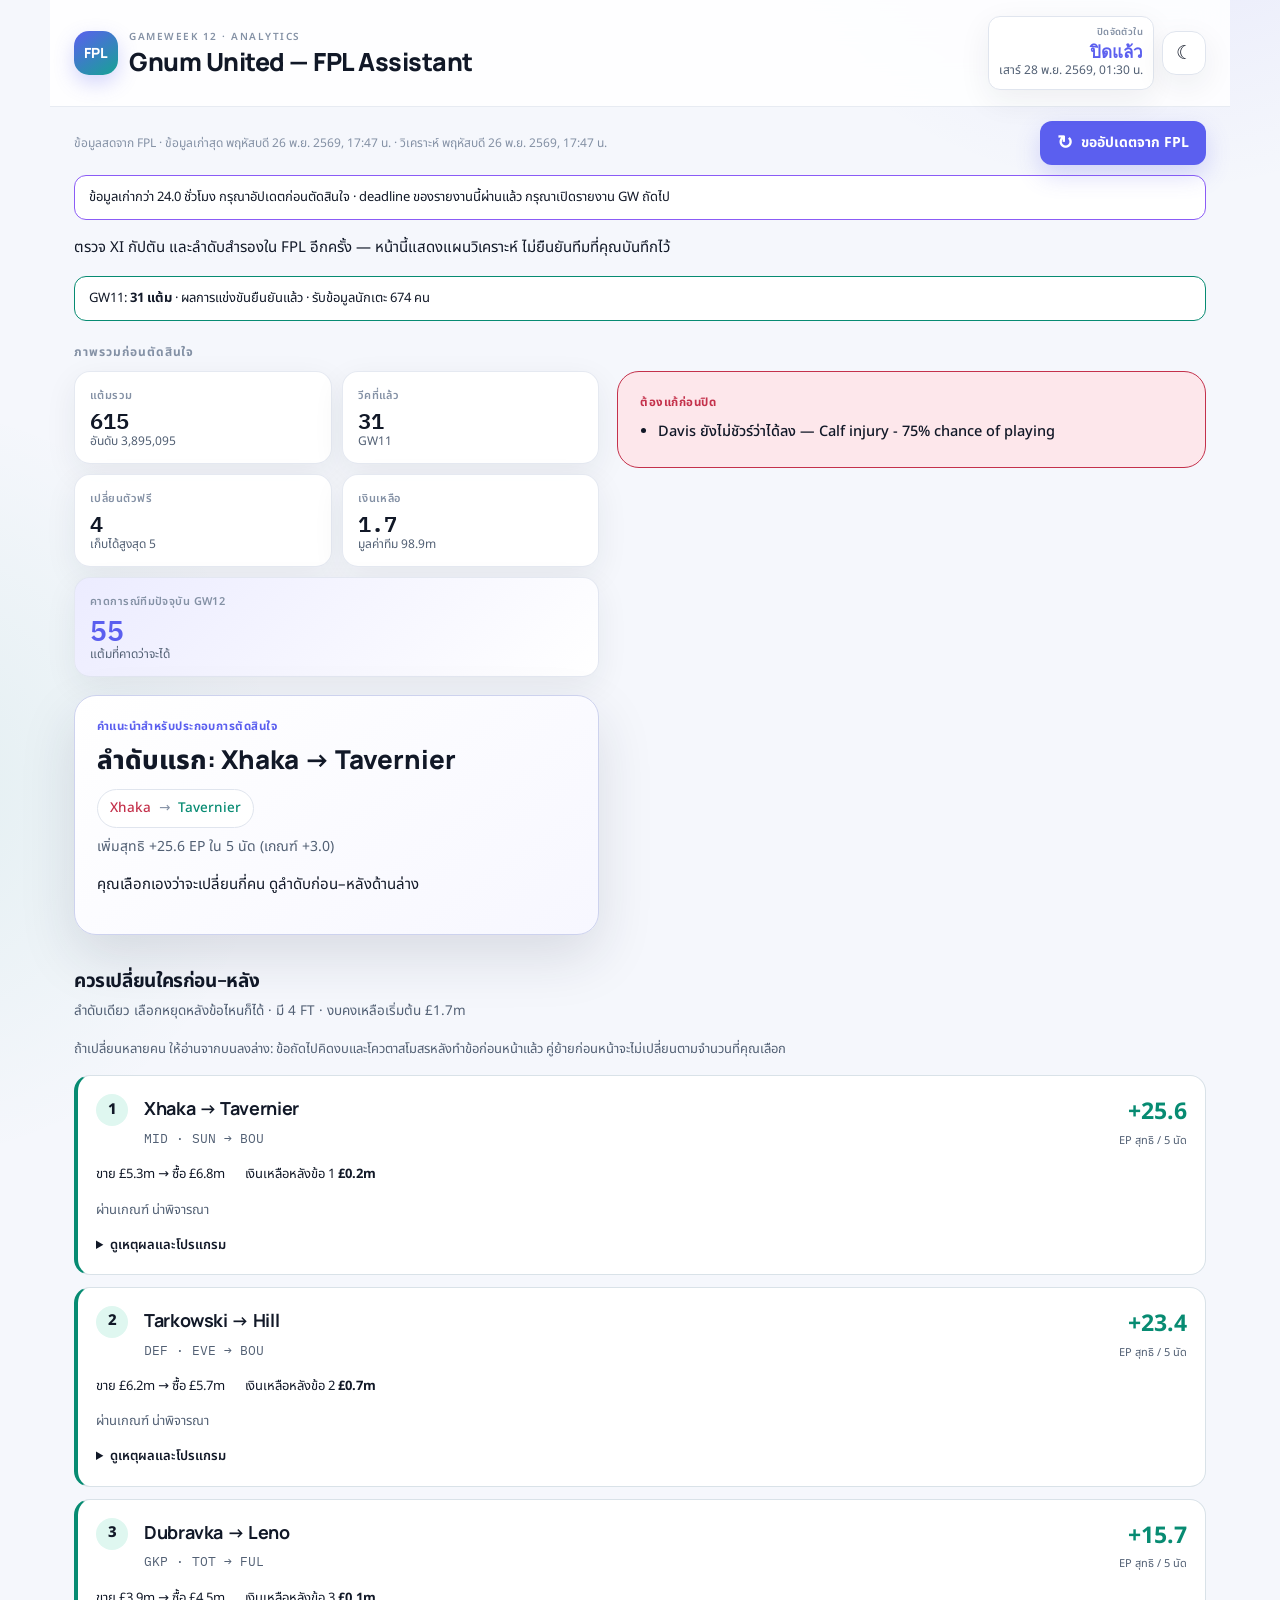
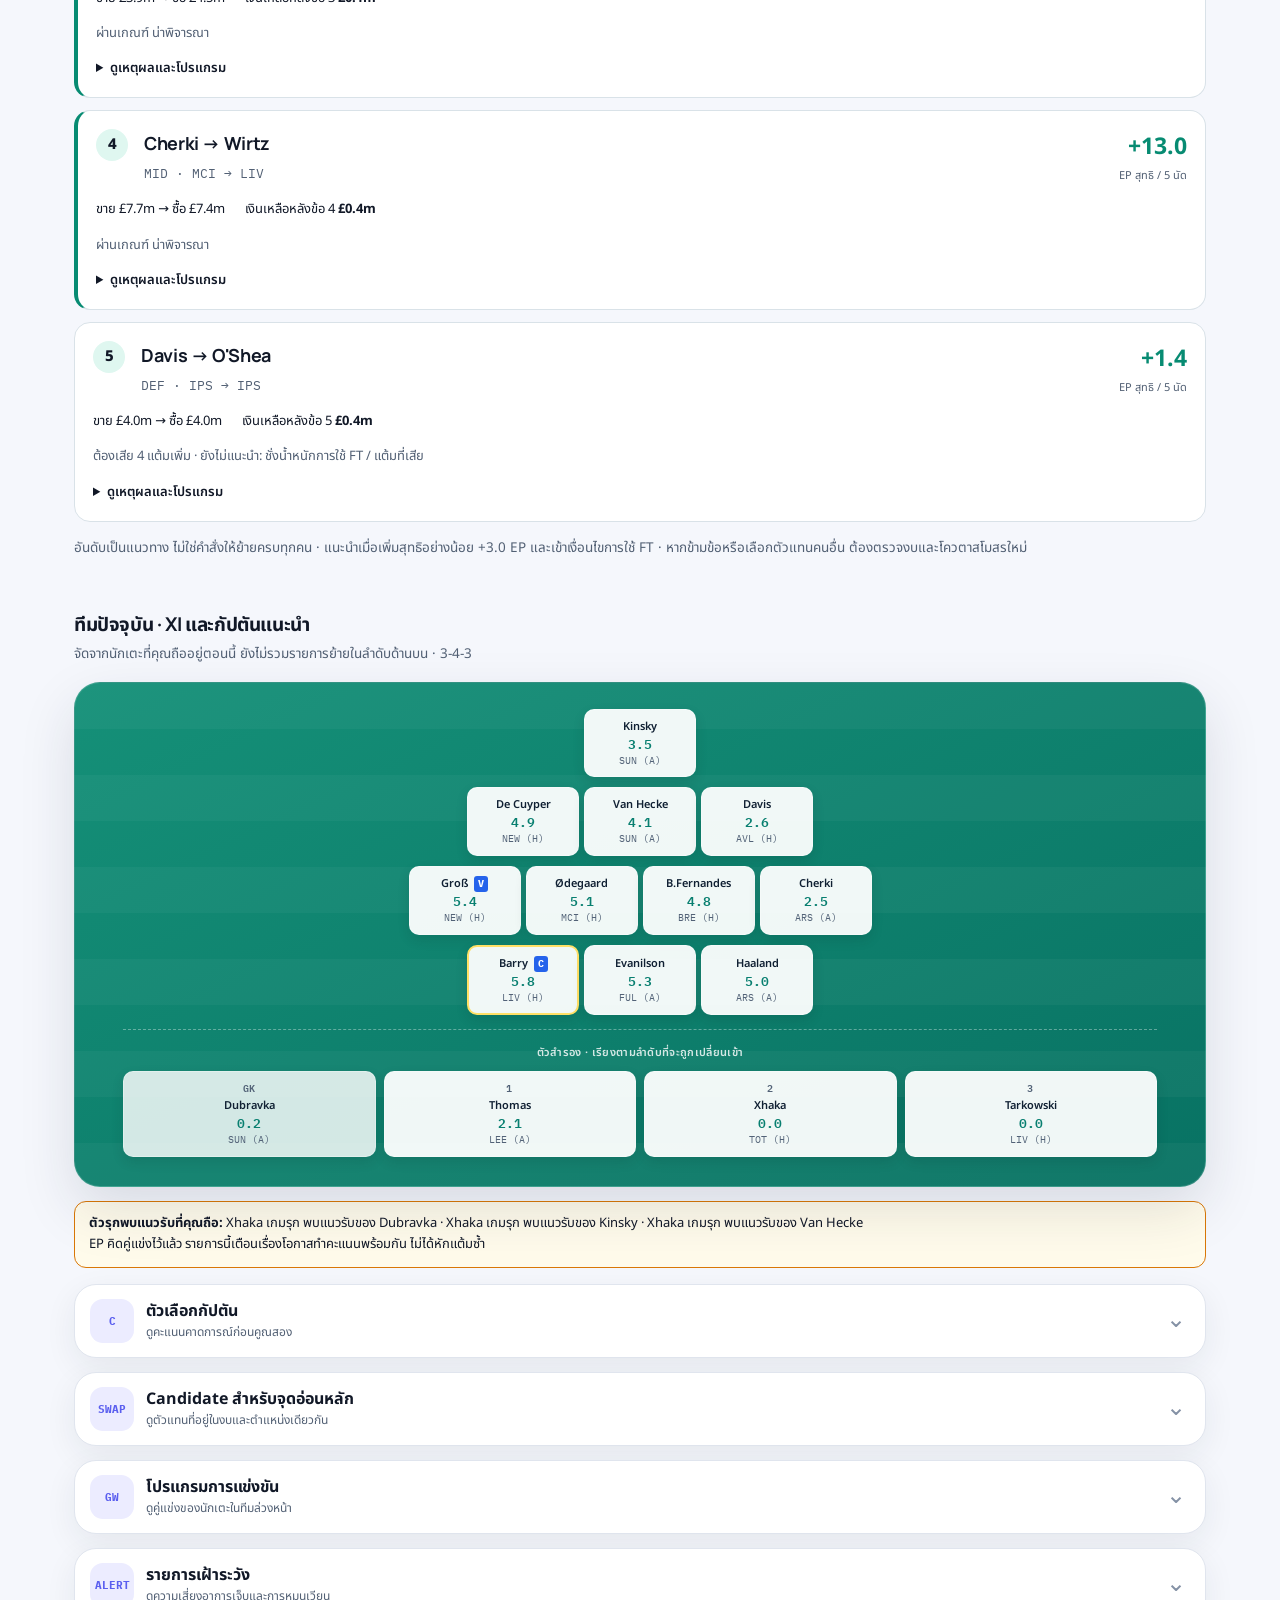
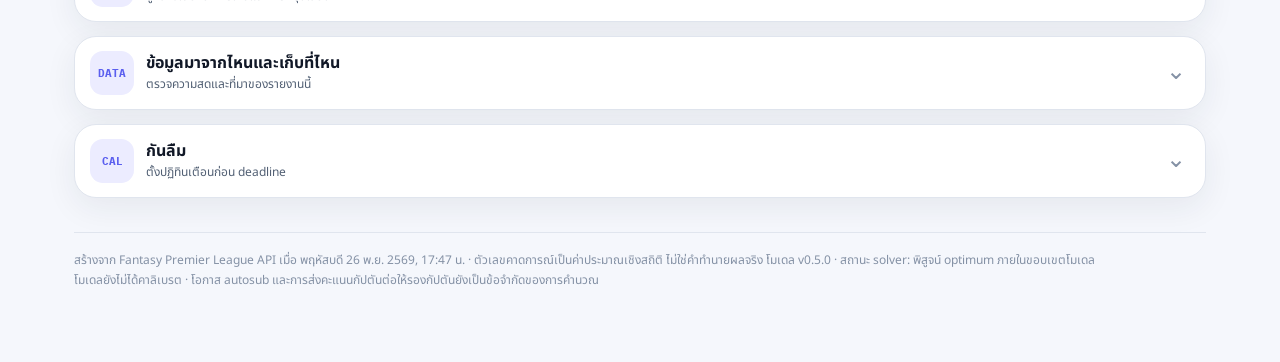
==== commit f5805a88: "dashboard: refresh published report [skip ci]" ====
--- a/docs/index.html
+++ b/docs/index.html
@@ -31,7 +31,7 @@
   <div class="header-actions">
     <div class="countdown ">
       <div class="lab">ปิดจัดตัวใน</div>
-      <div class="val" id="cd" data-deadline="2026-11-27T18:30:00+00:00">1d 19h</div>
+      <div class="val" id="cd" data-deadline="2026-11-27T18:30:00+00:00">1d 7h</div>
       <div class="sub">เสาร์ 28 พ.ย. 2569, 01:30 น.</div>
     </div>
     <button class="iconbtn" type="button" id="theme-toggle" aria-label="เปลี่ยนธีม" title="เปลี่ยนธีม">
@@ -45,12 +45,12 @@
     <button class="btn refreshbtn" type="submit" id="refresh-btn"><span class="refreshicon" aria-hidden="true">↻</span><span class="refresh-label">อัปเดตข้อมูลล่าสุด</span></button>
     <button class="btn installbtn" type="button" id="install-btn" hidden><span aria-hidden="true">↓</span> ติดตั้งแอป</button>
   </form>
-  <span class="stamp">ข้อมูลสดจาก FPL · ข้อมูลเก่าสุด พฤหัสบดี 26 พ.ย. 2569, 06:03 น. · วิเคราะห์ พฤหัสบดี 26 พ.ย. 2569, 06:04 น.</span>
+  <span class="stamp">ข้อมูลสดจาก FPL · ข้อมูลเก่าสุด พฤหัสบดี 26 พ.ย. 2569, 17:47 น. · วิเคราะห์ พฤหัสบดี 26 พ.ย. 2569, 17:47 น.</span>
   <div class="refresh-status" id="refresh-status" role="status" aria-live="polite" hidden></div>
 </div>
 
 <div class="data-state working" id="freshness-warning" role="status" hidden
-     data-fetched="2026-11-25T23:03:57.031742+00:00" data-stale-hours="24.0"
+     data-fetched="2026-11-26T10:47:19.179726+00:00" data-stale-hours="24.0"
      data-known="true"></div>
 <p class="sub lineup-note">ตรวจ XI กัปตัน และลำดับสำรองใน FPL อีกครั้ง — หน้านี้แสดงแผนวิเคราะห์ ไม่ยืนยันทีมที่คุณบันทึกไว้</p>
 
@@ -62,7 +62,7 @@
 <div class="overview-label">ภาพรวมก่อนตัดสินใจ</div>
 <div class="top-summary">
 <dl class="tiles">
-  <div class="tile"><dt>แต้มรวม</dt><dd>615<small>อันดับ 3,895,101</small></dd></div>
+  <div class="tile"><dt>แต้มรวม</dt><dd>615<small>อันดับ 3,895,095</small></dd></div>
   <div class="tile"><dt>วีคที่แล้ว</dt><dd>31<small>GW11</small></dd></div>
   <div class="tile"><dt>เปลี่ยนตัวฟรี</dt><dd>4<small>เก็บได้สูงสุด 5</small></dd></div>
   <div class="tile"><dt>เงินเหลือ</dt><dd>1.7<small>มูลค่าทีม 98.9m</small></dd></div>
@@ -555,9 +555,9 @@
 <details class="insight">
   <summary><span class="summary-icon">DATA</span><span><strong>ข้อมูลมาจากไหนและเก็บที่ไหน</strong><small>ตรวจความสดและที่มาของรายงานนี้</small></span><span class="chevron">⌄</span></summary>
   <div class="insight-body">
-    <p class="sub"><b>ข้อมูลสดจาก FPL</b> · ดึงเมื่อ พฤหัสบดี 26 พ.ย. 2569, 06:03 น. · วิเคราะห์เมื่อ พฤหัสบดี 26 พ.ย. 2569, 06:04 น.</p>
+    <p class="sub"><b>ข้อมูลสดจาก FPL</b> · ดึงเมื่อ พฤหัสบดี 26 พ.ย. 2569, 17:47 น. · วิเคราะห์เมื่อ พฤหัสบดี 26 พ.ย. 2569, 17:47 น.</p>
   <p class="sub">เวลาข้อมูลใช้แหล่งที่เก่าที่สุดในการวิเคราะห์ แยกจากคะแนนสดระหว่างแข่งขัน</p>
-  <ul><li>bootstrap: 2026-11-25T23:03:57.031742+00:00 (network)</li><li>fixtures: 2026-11-25T23:03:57.048627+00:00 (network)</li><li>entry_entry6014213: 2026-11-25T23:03:57.219386+00:00 (network)</li><li>entry_history_entry6014213: 2026-11-25T23:03:57.310909+00:00 (network)</li><li>entry_transfers_entry6014213: 2026-11-25T23:03:57.412787+00:00 (network)</li><li>picks_gw11_entry6014213: 2026-11-25T23:03:57.512133+00:00 (network)</li><li>element_4: 2026-11-25T23:03:57.565099+00:00 (network)</li><li>element_15: 2026-11-25T23:03:57.570188+00:00 (network)</li><li>element_16: 2026-11-25T23:03:57.576419+00:00 (network)</li><li>element_26: 2026-11-25T23:03:57.581316+00:00 (network)</li><li>element_31: 2026-11-25T23:03:57.591454+00:00 (network)</li><li>element_52: 2026-11-25T23:03:57.597389+00:00 (network)</li><li>element_60: 2026-11-25T23:03:57.604469+00:00 (network)</li><li>element_70: 2026-11-25T23:03:57.609599+00:00 (network)</li><li>element_79: 2026-11-25T23:03:57.614822+00:00 (network)</li><li>element_86: 2026-11-25T23:03:57.620124+00:00 (network)</li><li>element_87: 2026-11-25T23:03:57.626158+00:00 (network)</li><li>element_98: 2026-11-25T23:03:57.631196+00:00 (network)</li><li>element_109: 2026-11-25T23:03:57.636053+00:00 (network)</li><li>element_112: 2026-11-25T23:03:57.642410+00:00 (network)</li><li>element_115: 2026-11-25T23:03:57.647338+00:00 (network)</li><li>element_124: 2026-11-25T23:03:57.656566+00:00 (network)</li><li>element_129: 2026-11-25T23:03:57.661197+00:00 (network)</li><li>element_166: 2026-11-25T23:03:57.665231+00:00 (network)</li><li>element_167: 2026-11-25T23:03:57.669576+00:00 (network)</li><li>element_173: 2026-11-25T23:03:57.675529+00:00 (network)</li><li>element_183: 2026-11-25T23:03:57.681056+00:00 (network)</li><li>element_229: 2026-11-25T23:03:57.687448+00:00 (network)</li><li>element_249: 2026-11-25T23:03:57.692150+00:00 (network)</li><li>element_271: 2026-11-25T23:03:57.696359+00:00 (network)</li><li>element_295: 2026-11-25T23:03:57.702658+00:00 (network)</li><li>element_305: 2026-11-25T23:03:57.707040+00:00 (network)</li><li>element_332: 2026-11-25T23:03:57.714086+00:00 (network)</li><li>element_334: 2026-11-25T23:03:57.719670+00:00 (network)</li><li>element_336: 2026-11-25T23:03:57.724482+00:00 (network)</li><li>element_346: 2026-11-25T23:03:57.728419+00:00 (network)</li><li>element_366: 2026-11-25T23:03:57.733195+00:00 (network)</li><li>element_379: 2026-11-25T23:03:57.738264+00:00 (network)</li><li>element_385: 2026-11-25T23:03:57.742155+00:00 (network)</li><li>element_399: 2026-11-25T23:03:57.748190+00:00 (network)</li><li>element_411: 2026-11-25T23:03:57.752689+00:00 (network)</li><li>element_426: 2026-11-25T23:03:57.758705+00:00 (network)</li><li>element_496: 2026-11-25T23:03:57.763733+00:00 (network)</li><li>element_497: 2026-11-25T23:03:57.770420+00:00 (network)</li><li>element_504: 2026-11-25T23:03:57.775508+00:00 (network)</li><li>element_529: 2026-11-25T23:03:57.780988+00:00 (network)</li><li>element_533: 2026-11-25T23:03:57.785645+00:00 (network)</li><li>element_542: 2026-11-25T23:03:57.789542+00:00 (network)</li><li>element_544: 2026-11-25T23:03:57.794246+00:00 (network)</li><li>element_566: 2026-11-25T23:03:57.798452+00:00 (network)</li><li>element_572: 2026-11-25T23:03:57.804576+00:00 (network)</li><li>element_579: 2026-11-25T23:03:57.810278+00:00 (network)</li></ul>
+  <ul><li>bootstrap: 2026-11-26T10:47:19.179726+00:00 (network)</li><li>fixtures: 2026-11-26T10:47:19.197331+00:00 (network)</li><li>entry_entry6014213: 2026-11-26T10:47:19.364848+00:00 (network)</li><li>entry_history_entry6014213: 2026-11-26T10:47:19.530038+00:00 (network)</li><li>entry_transfers_entry6014213: 2026-11-26T10:47:19.667838+00:00 (network)</li><li>picks_gw11_entry6014213: 2026-11-26T10:47:19.807503+00:00 (network)</li><li>element_4: 2026-11-26T10:47:19.848226+00:00 (network)</li><li>element_15: 2026-11-26T10:47:19.987345+00:00 (network)</li><li>element_16: 2026-11-26T10:47:19.996832+00:00 (network)</li><li>element_26: 2026-11-26T10:47:20.006334+00:00 (network)</li><li>element_31: 2026-11-26T10:47:20.014952+00:00 (network)</li><li>element_52: 2026-11-26T10:47:20.023684+00:00 (network)</li><li>element_60: 2026-11-26T10:47:20.032303+00:00 (network)</li><li>element_70: 2026-11-26T10:47:20.040903+00:00 (network)</li><li>element_79: 2026-11-26T10:47:20.050122+00:00 (network)</li><li>element_86: 2026-11-26T10:47:20.059814+00:00 (network)</li><li>element_87: 2026-11-26T10:47:20.068841+00:00 (network)</li><li>element_98: 2026-11-26T10:47:20.077611+00:00 (network)</li><li>element_109: 2026-11-26T10:47:20.087196+00:00 (network)</li><li>element_112: 2026-11-26T10:47:20.097248+00:00 (network)</li><li>element_115: 2026-11-26T10:47:20.106572+00:00 (network)</li><li>element_124: 2026-11-26T10:47:20.115395+00:00 (network)</li><li>element_129: 2026-11-26T10:47:20.123970+00:00 (network)</li><li>element_166: 2026-11-26T10:47:20.132937+00:00 (network)</li><li>element_167: 2026-11-26T10:47:20.141764+00:00 (network)</li><li>element_173: 2026-11-26T10:47:20.151158+00:00 (network)</li><li>element_183: 2026-11-26T10:47:20.160592+00:00 (network)</li><li>element_229: 2026-11-26T10:47:20.169874+00:00 (network)</li><li>element_249: 2026-11-26T10:47:20.179599+00:00 (network)</li><li>element_271: 2026-11-26T10:47:20.189576+00:00 (network)</li><li>element_295: 2026-11-26T10:47:20.198570+00:00 (network)</li><li>element_305: 2026-11-26T10:47:20.208172+00:00 (network)</li><li>element_332: 2026-11-26T10:47:20.219804+00:00 (network)</li><li>element_334: 2026-11-26T10:47:20.228669+00:00 (network)</li><li>element_336: 2026-11-26T10:47:20.239532+00:00 (network)</li><li>element_346: 2026-11-26T10:47:20.249546+00:00 (network)</li><li>element_366: 2026-11-26T10:47:20.259800+00:00 (network)</li><li>element_379: 2026-11-26T10:47:20.271333+00:00 (network)</li><li>element_385: 2026-11-26T10:47:20.280284+00:00 (network)</li><li>element_399: 2026-11-26T10:47:20.289160+00:00 (network)</li><li>element_411: 2026-11-26T10:47:20.298852+00:00 (network)</li><li>element_426: 2026-11-26T10:47:20.307589+00:00 (network)</li><li>element_496: 2026-11-26T10:47:20.316589+00:00 (network)</li><li>element_497: 2026-11-26T10:47:20.326842+00:00 (network)</li><li>element_504: 2026-11-26T10:47:20.335722+00:00 (network)</li><li>element_529: 2026-11-26T10:47:20.346085+00:00 (network)</li><li>element_533: 2026-11-26T10:47:20.355883+00:00 (network)</li><li>element_542: 2026-11-26T10:47:20.365748+00:00 (network)</li><li>element_544: 2026-11-26T10:47:20.375109+00:00 (network)</li><li>element_566: 2026-11-26T10:47:20.384729+00:00 (network)</li><li>element_572: 2026-11-26T10:47:20.394278+00:00 (network)</li><li>element_579: 2026-11-26T10:47:20.404090+00:00 (network)</li></ul>
     <div class="flags">
       <div class="flag"><span class="tag">FPL</span><span>ข้อมูลทีม โปรแกรม ราคา ข่าว และคะแนนมาจาก public Fantasy Premier League API ไม่มีการล็อกอินหรือแก้ทีม</span></div>
       <div class="flag"><span class="tag">คอม</span><span>ข้อมูลดิบมีสำเนาตามเวลาที่ <code>data/snapshots/</code> และ projection ก่อน deadline อยู่ที่ <code>data/projections/</code></span></div>
@@ -584,7 +584,7 @@
 </details>
 
 <footer>
-  สร้างจาก Fantasy Premier League API เมื่อ พฤหัสบดี 26 พ.ย. 2569, 06:04 น. · ตัวเลขคาดการณ์เป็นค่าประมาณเชิงสถิติ ไม่ใช่คำทำนายผลจริง
+  สร้างจาก Fantasy Premier League API เมื่อ พฤหัสบดี 26 พ.ย. 2569, 17:47 น. · ตัวเลขคาดการณ์เป็นค่าประมาณเชิงสถิติ ไม่ใช่คำทำนายผลจริง
   โมเดล v0.5.0 &middot; สถานะ solver: พิสูจน์ optimum ภายในขอบเขตโมเดล
   <br>โมเดลยังไม่ได้คาลิเบรต · โอกาส autosub และการส่งคะแนนกัปตันต่อให้รองกัปตันยังเป็นข้อจำกัดของการคำนวณ
 </footer>
@@ -592,7 +592,7 @@
 
 <script>
 (function () {
-  var comparisons = {"112": {"budget": 6.8, "name": "Van Hecke", "position": "DEF", "rows": [{"availability": 1.0, "ep": 23.3827427657146, "fixtures": ["GW12 FUL (A) [3]", "GW13 BHA (H) [4]", "GW14 HUL (H) [2]", "GW15 ARS (A) [5]", "GW16 COV (H) [2]"], "form": 8.0, "gain": 1.10032579114403, "id": 60, "name": "Hill", "ownership": 4.6, "position": "DEF", "price": 5.7, "rank": 1, "selected": false, "starts": 1.0, "team": "BOU"}, {"availability": 1.0, "ep": 22.28241697457057, "fixtures": ["GW12 SUN (A) [3]", "GW13 FUL (H) [2]", "GW14 ARS (H) [4]", "GW15 HUL (A) [2]", "GW16 LIV (A) [4]"], "form": 8.3, "gain": 0.0, "id": 112, "name": "Van Hecke", "ownership": 19.7, "position": "DEF", "price": 5.2, "rank": 2, "selected": true, "starts": 1.0, "team": "TOT"}, {"availability": 1.0, "ep": 22.009694381316326, "fixtures": ["GW12 NEW (H) [3]", "GW13 BOU (A) [4]", "GW14 NFO (A) [2]", "GW15 EVE (H) [3]", "GW16 IPS (H) [2]"], "form": 6.0, "gain": -0.27272259325424386, "id": 504, "name": "Vuskovic", "ownership": 11.7, "position": "DEF", "price": 5.3, "rank": 3, "selected": false, "starts": 1.0, "team": "BHA"}, {"availability": 1.0, "ep": 21.440028326575934, "fixtures": ["GW12 FUL (A) [3]", "GW13 BHA (H) [4]", "GW14 HUL (H) [2]", "GW15 ARS (A) [5]", "GW16 COV (H) [2]"], "form": 6.3, "gain": -0.8423886479946354, "id": 566, "name": "Silva", "ownership": 4.1, "position": "DEF", "price": 5.1, "rank": 4, "selected": false, "starts": 1.0, "team": "BOU"}, {"availability": 1.0, "ep": 20.612879836274846, "fixtures": ["GW12 COV (H) [2]", "GW13 MCI (A) [5]", "GW14 IPS (H) [2]", "GW15 LIV (A) [4]", "GW16 FUL (H) [2]"], "form": 5.0, "gain": -1.6695371382957234, "id": 334, "name": "Muharemovi\u0107", "ownership": 7.6, "position": "DEF", "price": 5.1, "rank": 5, "selected": false, "starts": 1.0, "team": "LEE"}, {"availability": 1.0, "ep": 19.021710442982386, "fixtures": ["GW12 COV (H) [2]", "GW13 MCI (A) [5]", "GW14 IPS (H) [2]", "GW15 LIV (A) [4]", "GW16 FUL (H) [2]"], "form": 5.0, "gain": -3.260706531588184, "id": 332, "name": "Justin", "ownership": 2.7, "position": "DEF", "price": 4.5, "rank": 6, "selected": false, "starts": 1.0, "team": "LEE"}, {"availability": 1.0, "ep": 18.9626720269942, "fixtures": ["GW12 MUN (A) [3]", "GW13 ARS (H) [4]", "GW14 MCI (H) [4]", "GW15 FUL (A) [3]", "GW16 NEW (H) [3]"], "form": 5.3, "gain": -3.319744947576371, "id": 87, "name": "Ajer", "ownership": 3.9, "position": "DEF", "price": 4.5, "rank": 7, "selected": false, "starts": 1.0, "team": "BRE"}, {"availability": 1.0, "ep": 18.874743525453987, "fixtures": ["GW12 MCI (H) [4]", "GW13 BRE (A) [4]", "GW14 TOT (A) [3]", "GW15 BOU (H) [3]", "GW16 MUN (H) [3]"], "form": 6.3, "gain": -3.407673449116583, "id": 31, "name": "Konsa", "ownership": 25.3, "position": "DEF", "price": 4.9, "rank": 8, "selected": false, "starts": 0.9177974172411358, "team": "ARS"}, {"availability": 1.0, "ep": 17.577298726574107, "fixtures": ["GW12 CHE (H) [4]", "GW13 HUL (A) [2]", "GW14 BHA (H) [4]", "GW15 SUN (A) [3]", "GW16 EVE (H) [3]"], "form": 2.3, "gain": -4.705118247996463, "id": 472, "name": "Murillo", "ownership": 1.9, "position": "DEF", "price": 5.5, "rank": 9, "selected": false, "starts": 1.0, "team": "NFO"}, {"availability": 1.0, "ep": 17.294729966598144, "fixtures": ["GW12 COV (H) [2]", "GW13 MCI (A) [5]", "GW14 IPS (H) [2]", "GW15 LIV (A) [4]", "GW16 FUL (H) [2]"], "form": 4.0, "gain": -4.987687007972426, "id": 330, "name": "Bogle", "ownership": 12.0, "position": "DEF", "price": 4.8, "rank": 10, "selected": false, "starts": 1.0, "team": "LEE"}, {"availability": 1.0, "ep": 17.28566401788936, "fixtures": ["GW12 EVE (A) [3]", "GW13 SUN (H) [2]", "GW14 CHE (A) [4]", "GW15 LEE (H) [3]", "GW16 TOT (H) [3]"], "form": 4.0, "gain": -4.99675295668121, "id": 362, "name": "Jacquet", "ownership": 4.9, "position": "DEF", "price": 5.1, "rank": 11, "selected": false, "starts": 1.0, "team": "LIV"}, {"availability": 1.0, "ep": 17.272869122757452, "fixtures": ["GW12 EVE (A) [3]", "GW13 SUN (H) [2]", "GW14 CHE (A) [4]", "GW15 LEE (H) [3]", "GW16 TOT (H) [3]"], "form": 3.7, "gain": -5.009547851813117, "id": 356, "name": "Virgil", "ownership": 14.7, "position": "DEF", "price": 6.4, "rank": 12, "selected": false, "starts": 1.0, "team": "LIV"}, {"availability": 1.0, "ep": 17.011089856010223, "fixtures": ["GW12 LIV (H) [4]", "GW13 AVL (A) [3]", "GW14 FUL (H) [2]", "GW15 BHA (A) [4]", "GW16 NFO (A) [2]"], "form": 4.7, "gain": -5.271327118560347, "id": 230, "name": "Branthwaite", "ownership": 2.1, "position": "DEF", "price": 5.5, "rank": 13, "selected": false, "starts": 0.9090909090909091, "team": "EVE"}, {"availability": 1.0, "ep": 16.955632702514716, "fixtures": ["GW12 TOT (H) [3]", "GW13 LIV (A) [4]", "GW14 NEW (A) [3]", "GW15 NFO (H) [3]", "GW16 CRY (H) [2]"], "form": 5.7, "gain": -5.326784272055853, "id": 533, "name": "Mukiele", "ownership": 1.4, "position": "DEF", "price": 5.3, "rank": 14, "selected": false, "starts": 0.8228593832319857, "team": "SUN"}, {"availability": 1.0, "ep": 16.85922548328709, "fixtures": ["GW12 FUL (A) [3]", "GW13 BHA (H) [4]", "GW14 HUL (H) [2]", "GW15 ARS (A) [5]", "GW16 COV (H) [2]"], "form": 4.7, "gain": -5.423191491283479, "id": 61, "name": "Truffert", "ownership": 3.5, "position": "DEF", "price": 5.4, "rank": 15, "selected": false, "starts": 1.0, "team": "BOU"}, {"availability": 1.0, "ep": 16.830618961923687, "fixtures": ["GW12 HUL (H) [2]", "GW13 CHE (A) [4]", "GW14 AVL (A) [3]", "GW15 MUN (H) [3]", "GW16 SUN (A) [3]"], "form": 2.3, "gain": -5.451798012646883, "id": 202, "name": "Richards", "ownership": 0.5, "position": "DEF", "price": 4.9, "rank": 16, "selected": false, "starts": 1.0, "team": "CRY"}, {"availability": 1.0, "ep": 16.609841852989284, "fixtures": ["GW12 MCI (H) [4]", "GW13 BRE (A) [4]", "GW14 TOT (A) [3]", "GW15 BOU (H) [3]", "GW16 MUN (H) [3]"], "form": 4.3, "gain": -5.672575121581286, "id": 8, "name": "Calafiori", "ownership": 48.2, "position": "DEF", "price": 5.9, "rank": 17, "selected": false, "starts": 0.9090909090909091, "team": "ARS"}, {"availability": 1.0, "ep": 16.30485811676285, "fixtures": ["GW12 EVE (A) [3]", "GW13 SUN (H) [2]", "GW14 CHE (A) [4]", "GW15 LEE (H) [3]", "GW16 TOT (H) [3]"], "form": 5.7, "gain": -5.977558857807718, "id": 579, "name": "Araujo", "ownership": 5.0, "position": "DEF", "price": 5.5, "rank": 18, "selected": false, "starts": 0.9177974172411358, "team": "LIV"}, {"availability": 1.0, "ep": 16.203140628959893, "fixtures": ["GW12 AVL (H) [3]", "GW13 COV (A) [2]", "GW14 LEE (A) [3]", "GW15 NEW (H) [3]", "GW16 BHA (A) [4]"], "form": 1.7, "gain": -6.079276345610676, "id": 304, "name": "O\u0027Shea", "ownership": 2.6, "position": "DEF", "price": 4.0, "rank": 19, "selected": false, "starts": 1.0, "team": "IPS"}, {"availability": 1.0, "ep": 16.08789792208961, "fixtures": ["GW12 CRY (A) [2]", "GW13 NFO (H) [3]", "GW14 BOU (A) [4]", "GW15 TOT (H) [3]", "GW16 MCI (A) [5]"], "form": 4.7, "gain": -6.19451905248096, "id": 279, "name": "Ajayi", "ownership": 11.8, "position": "DEF", "price": 4.2, "rank": 20, "selected": false, "starts": 1.0, "team": "HUL"}, {"availability": 1.0, "ep": 15.389513517412887, "fixtures": ["GW12 HUL (H) [2]", "GW13 CHE (A) [4]", "GW14 AVL (A) [3]", "GW15 MUN (H) [3]", "GW16 SUN (A) [3]"], "form": 1.7, "gain": -6.892903457157683, "id": 204, "name": "Mitchell", "ownership": 4.4, "position": "DEF", "price": 4.4, "rank": 21, "selected": false, "starts": 1.0, "team": "CRY"}, {"availability": 1.0, "ep": 15.315910672930094, "fixtures": ["GW12 CHE (H) [4]", "GW13 HUL (A) [2]", "GW14 BHA (H) [4]", "GW15 SUN (A) [3]", "GW16 EVE (H) [3]"], "form": 1.3, "gain": -6.966506301640475, "id": 469, "name": "N.Williams", "ownership": 4.8, "position": "DEF", "price": 4.8, "rank": 22, "selected": false, "starts": 1.0, "team": "NFO"}, {"availability": 1.0, "ep": 15.09930952613029, "fixtures": ["GW12 MUN (A) [3]", "GW13 ARS (H) [4]", "GW14 MCI (H) [4]", "GW15 FUL (A) [3]", "GW16 NEW (H) [3]"], "form": 4.0, "gain": -7.18310744844028, "id": 88, "name": "Kayode", "ownership": 6.4, "position": "DEF", "price": 4.5, "rank": 23, "selected": false, "starts": 0.9090909090909091, "team": "BRE"}, {"availability": 1.0, "ep": 15.084124372323313, "fixtures": ["GW12 LEE (A) [3]", "GW13 IPS (H) [2]", "GW14 MUN (A) [3]", "GW15 AVL (H) [3]", "GW16 BOU (A) [4]"], "form": 3.3, "gain": -7.198292602247257, "id": 91, "name": "Pinnock", "ownership": 0.1, "position": "DEF", "price": 4.5, "rank": 24, "selected": false, "starts": 0.8181818181818182, "team": "COV"}, {"availability": 1.0, "ep": 14.826880026070913, "fixtures": ["GW12 LIV (H) [4]", "GW13 AVL (A) [3]", "GW14 FUL (H) [2]", "GW15 BHA (A) [4]", "GW16 NFO (A) [2]"], "form": 5.0, "gain": -7.455536948499656, "id": 233, "name": "Mykolenko", "ownership": 2.5, "position": "DEF", "price": 4.6, "rank": 25, "selected": false, "starts": 0.9090909090909091, "team": "EVE"}, {"availability": 1.0, "ep": 14.501292307988463, "fixtures": ["GW12 TOT (H) [3]", "GW13 LIV (A) [4]", "GW14 NEW (A) [3]", "GW15 NFO (H) [3]", "GW16 CRY (H) [2]"], "form": 4.3, "gain": -7.781124666582107, "id": 536, "name": "Reinildo", "ownership": 0.2, "position": "DEF", "price": 4.4, "rank": 26, "selected": false, "starts": 0.9090909090909091, "team": "SUN"}, {"availability": 1.0, "ep": 14.422787344637124, "fixtures": ["GW12 ARS (A) [5]", "GW13 LEE (H) [3]", "GW14 BRE (A) [4]", "GW15 CHE (H) [4]", "GW16 HUL (H) [2]"], "form": 1.7, "gain": -7.859629629933446, "id": 390, "name": "R\u00faben", "ownership": 2.0, "position": "DEF", "price": 5.5, "rank": 27, "selected": false, "starts": 1.0, "team": "MCI"}, {"availability": 1.0, "ep": 14.28598349749042, "fixtures": ["GW12 FUL (A) [3]", "GW13 BHA (H) [4]", "GW14 HUL (H) [2]", "GW15 ARS (A) [5]", "GW16 COV (H) [2]"], "form": 4.3, "gain": -7.996433477080149, "id": 64, "name": "Smith", "ownership": 0.2, "position": "DEF", "price": 4.5, "rank": 28, "selected": false, "starts": 1.0, "team": "BOU"}, {"availability": 1.0, "ep": 14.118104366714153, "fixtures": ["GW12 COV (H) [2]", "GW13 MCI (A) [5]", "GW14 IPS (H) [2]", "GW15 LIV (A) [4]", "GW16 FUL (H) [2]"], "form": 4.7, "gain": -8.164312607856417, "id": 598, "name": "Elvedi", "ownership": 0.1, "position": "DEF", "price": 4.5, "rank": 29, "selected": false, "starts": 0.7272727272727273, "team": "LEE"}, {"availability": 1.0, "ep": 13.792302330130287, "fixtures": ["GW12 CHE (H) [4]", "GW13 HUL (A) [2]", "GW14 BHA (H) [4]", "GW15 SUN (A) [3]", "GW16 EVE (H) [3]"], "form": 3.7, "gain": -8.490114644440283, "id": 474, "name": "Jair Cunha", "ownership": 0.2, "position": "DEF", "price": 4.4, "rank": 30, "selected": false, "starts": 0.8181818181818182, "team": "NFO"}, {"availability": 1.0, "ep": 13.751750210503095, "fixtures": ["GW12 CRY (A) [2]", "GW13 NFO (H) [3]", "GW14 BOU (A) [4]", "GW15 TOT (H) [3]", "GW16 MCI (A) [5]"], "form": 1.0, "gain": -8.530666764067474, "id": 277, "name": "Egan", "ownership": 6.2, "position": "DEF", "price": 4.0, "rank": 31, "selected": false, "starts": 0.9090909090909091, "team": "HUL"}, {"availability": 1.0, "ep": 13.423562971970709, "fixtures": ["GW12 BHA (A) [4]", "GW13 MUN (H) [3]", "GW14 SUN (H) [2]", "GW15 IPS (A) [2]", "GW16 BRE (A) [4]"], "form": 3.0, "gain": -8.85885400259986, "id": 445, "name": "Thiaw", "ownership": 1.3, "position": "DEF", "price": 4.9, "rank": 32, "selected": false, "starts": 0.8181818181818182, "team": "NEW"}, {"availability": 1.0, "ep": 13.14400927890443, "fixtures": ["GW12 NEW (H) [3]", "GW13 BOU (A) [4]", "GW14 NFO (A) [2]", "GW15 EVE (H) [3]", "GW16 IPS (H) [2]"], "form": 4.0, "gain": -9.138407695666139, "id": 116, "name": "Dunk", "ownership": 1.5, "position": "DEF", "price": 4.5, "rank": 33, "selected": false, "starts": 0.8181818181818182, "team": "BHA"}, {"availability": 1.0, "ep": 13.109328945227372, "fixtures": ["GW12 AVL (H) [3]", "GW13 COV (A) [2]", "GW14 LEE (A) [3]", "GW15 NEW (H) [3]", "GW16 BHA (A) [4]"], "form": 1.0, "gain": -9.173088029343198, "id": 259, "name": "Diop", "ownership": 9.4, "position": "DEF", "price": 3.9, "rank": 34, "selected": false, "starts": 1.0, "team": "IPS"}, {"availability": 1.0, "ep": 13.092700489173223, "fixtures": ["GW12 ARS (A) [5]", "GW13 LEE (H) [3]", "GW14 BRE (A) [4]", "GW15 CHE (H) [4]", "GW16 HUL (H) [2]"], "form": 0.7, "gain": -9.189716485397346, "id": 388, "name": "Gu\u00e9hi", "ownership": 12.2, "position": "DEF", "price": 5.9, "rank": 35, "selected": false, "starts": 0.9090909090909091, "team": "MCI"}, {"availability": 1.0, "ep": 13.049807187478645, "fixtures": ["GW12 BOU (H) [3]", "GW13 TOT (A) [3]", "GW14 EVE (A) [3]", "GW15 BRE (H) [3]", "GW16 LEE (A) [3]"], "form": 3.0, "gain": -9.232609787091924, "id": 650, "name": "Affengruber", "ownership": 0.5, "position": "DEF", "price": 4.5, "rank": 36, "selected": false, "starts": 0.7272727272727273, "team": "FUL"}, {"availability": 1.0, "ep": 12.903723397789758, "fixtures": ["GW12 EVE (A) [3]", "GW13 SUN (H) [2]", "GW14 CHE (A) [4]", "GW15 LEE (H) [3]", "GW16 TOT (H) [3]"], "form": 3.0, "gain": -9.378693576780812, "id": 358, "name": "Kerkez", "ownership": 1.8, "position": "DEF", "price": 5.2, "rank": 37, "selected": false, "starts": 0.9090909090909091, "team": "LIV"}, {"availability": 1.0, "ep": 12.872900669124775, "fixtures": ["GW12 LEE (A) [3]", "GW13 IPS (H) [2]", "GW14 MUN (A) [3]", "GW15 AVL (H) [3]", "GW16 BOU (A) [4]"], "form": 2.0, "gain": -9.409516305445795, "id": 175, "name": "van Ewijk", "ownership": 6.7, "position": "DEF", "price": 3.9, "rank": 38, "selected": false, "starts": 0.9090909090909091, "team": "COV"}, {"availability": 1.0, "ep": 12.87110412285259, "fixtures": ["GW12 CRY (A) [2]", "GW13 NFO (H) [3]", "GW14 BOU (A) [4]", "GW15 TOT (H) [3]", "GW16 MCI (A) [5]"], "form": 3.7, "gain": -9.41131285171798, "id": 586, "name": "Mendy", "ownership": 4.4, "position": "DEF", "price": 4.1, "rank": 39, "selected": false, "starts": 0.7272727272727273, "team": "HUL"}, {"availability": 1.0, "ep": 12.815582882613295, "fixtures": ["GW12 NFO (A) [2]", "GW13 CRY (H) [2]", "GW14 LIV (H) [4]", "GW15 MCI (A) [5]", "GW16 AVL (H) [3]"], "form": 4.7, "gain": -9.466834091957274, "id": 145, "name": "Fofana", "ownership": 0.3, "position": "DEF", "price": 5.0, "rank": 40, "selected": false, "starts": 0.6363636363636364, "team": "CHE"}, {"availability": 1.0, "ep": 12.720281303557286, "fixtures": ["GW12 HUL (H) [2]", "GW13 CHE (A) [4]", "GW14 AVL (A) [3]", "GW15 MUN (H) [3]", "GW16 SUN (A) [3]"], "form": 1.0, "gain": -9.562135671013284, "id": 588, "name": "Khalaili", "ownership": 0.2, "position": "DEF", "price": 5.0, "rank": 41, "selected": false, "starts": 0.7272727272727273, "team": "CRY"}, {"availability": 1.0, "ep": 12.666119654031352, "fixtures": ["GW12 TOT (H) [3]", "GW13 LIV (A) [4]", "GW14 NEW (A) [3]", "GW15 NFO (H) [3]", "GW16 CRY (H) [2]"], "form": 4.0, "gain": -9.616297320539218, "id": 534, "name": "Hume", "ownership": 1.6, "position": "DEF", "price": 4.2, "rank": 42, "selected": false, "starts": 0.7272727272727273, "team": "SUN"}, {"availability": 1.0, "ep": 12.640630763158358, "fixtures": ["GW12 BOU (H) [3]", "GW13 TOT (A) [3]", "GW14 EVE (A) [3]", "GW15 BRE (H) [3]", "GW16 LEE (A) [3]"], "form": 3.0, "gain": -9.641786211412212, "id": 258, "name": "Castagne", "ownership": 1.1, "position": "DEF", "price": 4.5, "rank": 43, "selected": false, "starts": 0.8181818181818182, "team": "FUL"}, {"availability": 1.0, "ep": 12.56182838918061, "fixtures": ["GW12 NFO (A) [2]", "GW13 CRY (H) [2]", "GW14 LIV (H) [4]", "GW15 MCI (A) [5]", "GW16 AVL (H) [3]"], "form": 2.0, "gain": -9.72058858538996, "id": 149, "name": "Colwill", "ownership": 0.9, "position": "DEF", "price": 4.8, "rank": 44, "selected": false, "starts": 0.9090909090909091, "team": "CHE"}, {"availability": 1.0, "ep": 12.540696385771462, "fixtures": ["GW12 CRY (A) [2]", "GW13 NFO (H) [3]", "GW14 BOU (A) [4]", "GW15 TOT (H) [3]", "GW16 MCI (A) [5]"], "form": 4.0, "gain": -9.741720588799108, "id": 280, "name": "Coyle", "ownership": 0.6, "position": "DEF", "price": 4.0, "rank": 45, "selected": false, "starts": 1.0, "team": "HUL"}, {"availability": 1.0, "ep": 12.502480359810841, "fixtures": ["GW12 BOU (H) [3]", "GW13 TOT (A) [3]", "GW14 EVE (A) [3]", "GW15 BRE (H) [3]", "GW16 LEE (A) [3]"], "form": 1.3, "gain": -9.779936614759729, "id": 257, "name": "Bassey", "ownership": 1.2, "position": "DEF", "price": 4.5, "rank": 46, "selected": false, "starts": 1.0, "team": "FUL"}, {"availability": 1.0, "ep": 12.498873876953489, "fixtures": ["GW12 IPS (A) [2]", "GW13 EVE (H) [3]", "GW14 CRY (H) [2]", "GW15 COV (A) [2]", "GW16 CHE (A) [4]"], "form": 1.3, "gain": -9.78354309761708, "id": 37, "name": "Lindel\u00f6f", "ownership": 0.7, "position": "DEF", "price": 4.5, "rank": 47, "selected": false, "starts": 0.9090909090909091, "team": "AVL"}, {"availability": 1.0, "ep": 12.37743330083664, "fixtures": ["GW12 BOU (H) [3]", "GW13 TOT (A) [3]", "GW14 EVE (A) [3]", "GW15 BRE (H) [3]", "GW16 LEE (A) [3]"], "form": 2.3, "gain": -9.904983673733929, "id": 254, "name": "Robinson", "ownership": 1.2, "position": "DEF", "price": 4.4, "rank": 48, "selected": false, "starts": 0.8181818181818182, "team": "FUL"}, {"availability": 1.0, "ep": 12.32677522313344, "fixtures": ["GW12 ARS (A) [5]", "GW13 LEE (H) [3]", "GW14 BRE (A) [4]", "GW15 CHE (H) [4]", "GW16 HUL (H) [2]"], "form": 1.0, "gain": -9.95564175143713, "id": 391, "name": "Gvardiol", "ownership": 19.3, "position": "DEF", "price": 5.5, "rank": 49, "selected": false, "starts": 0.7272727272727273, "team": "MCI"}, {"availability": 0.75, "ep": 12.258849527077432, "fixtures": ["GW12 BHA (A) [4]", "GW13 MUN (H) [3]", "GW14 SUN (H) [2]", "GW15 IPS (A) [2]", "GW16 BRE (A) [4]"], "form": 2.3, "gain": -10.023567447493138, "id": 449, "name": "Hall", "ownership": 16.0, "position": "DEF", "price": 5.2, "rank": 50, "selected": false, "starts": 0.75, "team": "NEW"}, {"availability": 1.0, "ep": 12.033786989767377, "fixtures": ["GW12 LEE (A) [3]", "GW13 IPS (H) [2]", "GW14 MUN (A) [3]", "GW15 AVL (H) [3]", "GW16 BOU (A) [4]"], "form": 1.0, "gain": -10.248629984803193, "id": 176, "name": "Dasilva", "ownership": 1.4, "position": "DEF", "price": 4.0, "rank": 51, "selected": false, "starts": 0.9090909090909091, "team": "COV"}, {"availability": 1.0, "ep": 11.890247790121634, "fixtures": ["GW12 SUN (A) [3]", "GW13 FUL (H) [2]", "GW14 ARS (H) [4]", "GW15 HUL (A) [2]", "GW16 LIV (A) [4]"], "form": 3.7, "gain": -10.392169184448935, "id": 502, "name": "Robertson", "ownership": 2.8, "position": "DEF", "price": 4.3, "rank": 52, "selected": false, "starts": 0.7272727272727273, "team": "TOT"}, {"availability": 1.0, "ep": 11.851485528275619, "fixtures": ["GW12 BRE (H) [3]", "GW13 NEW (A) [3]", "GW14 COV (H) [2]", "GW15 CRY (A) [2]", "GW16 ARS (A) [5]"], "form": 1.0, "gain": -10.43093144629495, "id": 418, "name": "Maguire", "ownership": 4.5, "position": "DEF", "price": 4.5, "rank": 53, "selected": false, "starts": 0.9090909090909091, "team": "MUN"}, {"availability": 0.75, "ep": 11.787740463459278, "fixtures": ["GW12 NEW (H) [3]", "GW13 BOU (A) [4]", "GW14 NFO (A) [2]", "GW15 EVE (H) [3]", "GW16 IPS (H) [2]"], "form": 6.0, "gain": -10.494676511111292, "id": 114, "name": "Boscagli", "ownership": 0.8, "position": "DEF", "price": 4.5, "rank": 54, "selected": false, "starts": 0.75, "team": "BHA"}, {"availability": 1.0, "ep": 11.697815068044077, "fixtures": ["GW12 TOT (H) [3]", "GW13 LIV (A) [4]", "GW14 NEW (A) [3]", "GW15 NFO (H) [3]", "GW16 CRY (H) [2]"], "form": 4.0, "gain": -10.584601906526492, "id": 541, "name": "Meunier", "ownership": 0.2, "position": "DEF", "price": 4.4, "rank": 55, "selected": false, "starts": 0.7272727272727273, "team": "SUN"}, {"availability": 1.0, "ep": 11.12603985451737, "fixtures": ["GW12 CHE (H) [4]", "GW13 HUL (A) [2]", "GW14 BHA (H) [4]", "GW15 SUN (A) [3]", "GW16 EVE (H) [3]"], "form": 0.7, "gain": -11.1563771200532, "id": 201, "name": "Mu\u00f1oz", "ownership": 4.0, "position": "DEF", "price": 5.2, "rank": 56, "selected": false, "starts": 0.7272727272727273, "team": "NFO"}, {"availability": 1.0, "ep": 10.896514277582616, "fixtures": ["GW12 HUL (H) [2]", "GW13 CHE (A) [4]", "GW14 AVL (A) [3]", "GW15 MUN (H) [3]", "GW16 SUN (A) [3]"], "form": 1.3, "gain": -11.385902696987953, "id": 203, "name": "Canvot", "ownership": 0.2, "position": "DEF", "price": 4.8, "rank": 57, "selected": false, "starts": 0.7272727272727273, "team": "CRY"}, {"availability": 1.0, "ep": 10.71156980307784, "fixtures": ["GW12 AVL (H) [3]", "GW13 COV (A) [2]", "GW14 LEE (A) [3]", "GW15 NEW (H) [3]", "GW16 BHA (A) [4]"], "form": 2.7, "gain": -11.57084717149273, "id": 592, "name": "Ouattara", "ownership": 1.1, "position": "DEF", "price": 4.0, "rank": 58, "selected": false, "starts": 0.6363636363636364, "team": "IPS"}, {"availability": 1.0, "ep": 10.518164875222489, "fixtures": ["GW12 BRE (H) [3]", "GW13 NEW (A) [3]", "GW14 COV (H) [2]", "GW15 CRY (A) [2]", "GW16 ARS (A) [5]"], "form": 1.0, "gain": -11.76425209934808, "id": 417, "name": "Dalot", "ownership": 1.2, "position": "DEF", "price": 4.7, "rank": 59, "selected": false, "starts": 0.8181818181818182, "team": "MUN"}, {"availability": 1.0, "ep": 10.480690328533306, "fixtures": ["GW12 NFO (A) [2]", "GW13 CRY (H) [2]", "GW14 LIV (H) [4]", "GW15 MCI (A) [5]", "GW16 AVL (H) [3]"], "form": 3.3, "gain": -11.801726646037263, "id": 151, "name": "Acheampong", "ownership": 0.5, "position": "DEF", "price": 4.5, "rank": 60, "selected": false, "starts": 0.6363636363636364, "team": "CHE"}, {"availability": 1.0, "ep": 10.457988557323526, "fixtures": ["GW12 BHA (A) [4]", "GW13 MUN (H) [3]", "GW14 SUN (H) [2]", "GW15 IPS (A) [2]", "GW16 BRE (A) [4]"], "form": 0.3, "gain": -11.824428417247043, "id": 447, "name": "Botman", "ownership": 0.7, "position": "DEF", "price": 5.0, "rank": 61, "selected": false, "starts": 0.6363636363636364, "team": "NEW"}, {"availability": 1.0, "ep": 10.323553187634694, "fixtures": ["GW12 HUL (H) [2]", "GW13 CHE (A) [4]", "GW14 AVL (A) [3]", "GW15 MUN (H) [3]", "GW16 SUN (A) [3]"], "form": 2.3, "gain": -11.958863786935876, "id": 153, "name": "Disasi", "ownership": 0.1, "position": "DEF", "price": 4.4, "rank": 62, "selected": false, "starts": 0.5454545454545454, "team": "CRY"}, {"availability": 1.0, "ep": 10.238698903410466, "fixtures": ["GW12 ARS (A) [5]", "GW13 LEE (H) [3]", "GW14 BRE (A) [4]", "GW15 CHE (H) [4]", "GW16 HUL (H) [2]"], "form": 2.3, "gain": -12.043718071160104, "id": 393, "name": "Khusanov", "ownership": 1.2, "position": "DEF", "price": 5.3, "rank": 63, "selected": false, "starts": 0.6363636363636364, "team": "MCI"}, {"availability": 1.0, "ep": 10.212806099706201, "fixtures": ["GW12 COV (H) [2]", "GW13 MCI (A) [5]", "GW14 IPS (H) [2]", "GW15 LIV (A) [4]", "GW16 FUL (H) [2]"], "form": 1.3, "gain": -12.069610874864368, "id": 331, "name": "Gudmundsson", "ownership": 0.1, "position": "DEF", "price": 4.5, "rank": 64, "selected": false, "starts": 0.8181818181818182, "team": "LEE"}, {"availability": 1.0, "ep": 10.147340153320892, "fixtures": ["GW12 IPS (A) [2]", "GW13 EVE (H) [3]", "GW14 CRY (H) [2]", "GW15 COV (A) [2]", "GW16 CHE (A) [4]"], "form": 2.3, "gain": -12.135076821249678, "id": 36, "name": "Maatsen", "ownership": 0.5, "position": "DEF", "price": 4.4, "rank": 65, "selected": false, "starts": 0.7272727272727273, "team": "AVL"}, {"availability": 1.0, "ep": 10.06394373350922, "fixtures": ["GW12 SUN (A) [3]", "GW13 FUL (H) [2]", "GW14 ARS (H) [4]", "GW15 HUL (A) [2]", "GW16 LIV (A) [4]"], "form": 2.3, "gain": -12.21847324106135, "id": 503, "name": "Van de Ven", "ownership": 3.9, "position": "DEF", "price": 5.0, "rank": 66, "selected": false, "starts": 0.7272727272727273, "team": "TOT"}, {"availability": 1.0, "ep": 10.006425545449753, "fixtures": ["GW12 IPS (A) [2]", "GW13 EVE (H) [3]", "GW14 CRY (H) [2]", "GW15 COV (A) [2]", "GW16 CHE (A) [4]"], "form": 3.7, "gain": -12.275991429120817, "id": 34, "name": "Pau", "ownership": 0.3, "position": "DEF", "price": 4.4, "rank": 67, "selected": false, "starts": 0.6363636363636364, "team": "AVL"}, {"availability": 1.0, "ep": 9.875713278172752, "fixtures": ["GW12 BHA (A) [4]", "GW13 MUN (H) [3]", "GW14 SUN (H) [2]", "GW15 IPS (A) [2]", "GW16 BRE (A) [4]"], "form": 1.7, "gain": -12.406703696397818, "id": 593, "name": "Dedi\u0107", "ownership": 1.0, "position": "DEF", "price": 4.4, "rank": 68, "selected": false, "starts": 0.7272727272727273, "team": "NEW"}, {"availability": 1.0, "ep": 9.359060387711759, "fixtures": ["GW12 CHE (H) [4]", "GW13 HUL (A) [2]", "GW14 BHA (H) [4]", "GW15 SUN (A) [3]", "GW16 EVE (H) [3]"], "form": 0.3, "gain": -12.92335658685881, "id": 471, "name": "Milenkovi\u0107", "ownership": 0.7, "position": "DEF", "price": 5.4, "rank": 69, "selected": false, "starts": 0.6363636363636364, "team": "NFO"}, {"availability": 1.0, "ep": 9.154845405267848, "fixtures": ["GW12 CRY (A) [2]", "GW13 NFO (H) [3]", "GW14 BOU (A) [4]", "GW15 TOT (H) [3]", "GW16 MCI (A) [5]"], "form": 1.0, "gain": -13.127571569302722, "id": 282, "name": "Giles", "ownership": 2.4, "position": "DEF", "price": 4.0, "rank": 70, "selected": false, "starts": 0.7272727272727273, "team": "HUL"}, {"availability": 1.0, "ep": 8.821531082846432, "fixtures": ["GW12 BRE (H) [3]", "GW13 NEW (A) [3]", "GW14 COV (H) [2]", "GW15 CRY (A) [2]", "GW16 ARS (A) [5]"], "form": -0.7, "gain": -13.460885891724137, "id": 419, "name": "Martinez", "ownership": 0.9, "position": "DEF", "price": 4.8, "rank": 71, "selected": false, "starts": 0.7272727272727273, "team": "MUN"}, {"availability": 1.0, "ep": 8.605916352583673, "fixtures": ["GW12 MCI (H) [4]", "GW13 BRE (A) [4]", "GW14 TOT (A) [3]", "GW15 BOU (H) [3]", "GW16 MUN (H) [3]"], "form": 0.0, "gain": -13.676500621986897, "id": 10, "name": "White", "ownership": 3.8, "position": "DEF", "price": 5.3, "rank": 72, "selected": false, "starts": 0.6363636363636364, "team": "ARS"}, {"availability": 1.0, "ep": 7.4457322168891595, "fixtures": ["GW12 BRE (H) [3]", "GW13 NEW (A) [3]", "GW14 COV (H) [2]", "GW15 CRY (A) [2]", "GW16 ARS (A) [5]"], "form": -0.3, "gain": -14.836684757681411, "id": 420, "name": "Yoro", "ownership": 0.4, "position": "DEF", "price": 4.8, "rank": 73, "selected": false, "starts": 0.5454545454545454, "team": "MUN"}, {"availability": 1.0, "ep": 7.394277521081999, "fixtures": ["GW12 NEW (H) [3]", "GW13 BOU (A) [4]", "GW14 NFO (A) [2]", "GW15 EVE (H) [3]", "GW16 IPS (H) [2]"], "form": 0.0, "gain": -14.88813945348857, "id": 113, "name": "F.Kad\u0131o\u011flu", "ownership": 1.2, "position": "DEF", "price": 4.3, "rank": 74, "selected": false, "starts": 0.6363636363636364, "team": "BHA"}, {"availability": 1.0, "ep": 6.682546013377745, "fixtures": ["GW12 CHE (H) [4]", "GW13 HUL (A) [2]", "GW14 BHA (H) [4]", "GW15 SUN (A) [3]", "GW16 EVE (H) [3]"], "form": 0.7, "gain": -15.599870961192824, "id": 473, "name": "Aina", "ownership": 1.3, "position": "DEF", "price": 4.2, "rank": 75, "selected": false, "starts": 0.5454545454545454, "team": "NFO"}], "selected_rank": 2, "total_ranked": 75}, "115": {"budget": 7.0, "name": "De Cuyper", "position": "DEF", "rows": [{"availability": 1.0, "ep": 23.3827427657146, "fixtures": ["GW12 FUL (A) [3]", "GW13 BHA (H) [4]", "GW14 HUL (H) [2]", "GW15 ARS (A) [5]", "GW16 COV (H) [2]"], "form": 8.0, "gain": 1.063889505152325, "id": 60, "name": "Hill", "ownership": 4.6, "position": "DEF", "price": 5.7, "rank": 1, "selected": false, "starts": 1.0, "team": "BOU"}, {"availability": 1.0, "ep": 22.318853260562275, "fixtures": ["GW12 NEW (H) [3]", "GW13 BOU (A) [4]", "GW14 NFO (A) [2]", "GW15 EVE (H) [3]", "GW16 IPS (H) [2]"], "form": 5.3, "gain": 0.0, "id": 115, "name": "De Cuyper", "ownership": 50.3, "position": "DEF", "price": 5.5, "rank": 2, "selected": true, "starts": 1.0, "team": "BHA"}, {"availability": 1.0, "ep": 22.009694381316326, "fixtures": ["GW12 NEW (H) [3]", "GW13 BOU (A) [4]", "GW14 NFO (A) [2]", "GW15 EVE (H) [3]", "GW16 IPS (H) [2]"], "form": 6.0, "gain": -0.309158879245949, "id": 504, "name": "Vuskovic", "ownership": 11.7, "position": "DEF", "price": 5.3, "rank": 3, "selected": false, "starts": 1.0, "team": "BHA"}, {"availability": 1.0, "ep": 21.440028326575934, "fixtures": ["GW12 FUL (A) [3]", "GW13 BHA (H) [4]", "GW14 HUL (H) [2]", "GW15 ARS (A) [5]", "GW16 COV (H) [2]"], "form": 6.3, "gain": -0.8788249339863405, "id": 566, "name": "Silva", "ownership": 4.1, "position": "DEF", "price": 5.1, "rank": 4, "selected": false, "starts": 1.0, "team": "BOU"}, {"availability": 1.0, "ep": 20.612879836274846, "fixtures": ["GW12 COV (H) [2]", "GW13 MCI (A) [5]", "GW14 IPS (H) [2]", "GW15 LIV (A) [4]", "GW16 FUL (H) [2]"], "form": 5.0, "gain": -1.7059734242874285, "id": 334, "name": "Muharemovi\u0107", "ownership": 7.6, "position": "DEF", "price": 5.1, "rank": 5, "selected": false, "starts": 1.0, "team": "LEE"}, {"availability": 1.0, "ep": 19.021710442982386, "fixtures": ["GW12 COV (H) [2]", "GW13 MCI (A) [5]", "GW14 IPS (H) [2]", "GW15 LIV (A) [4]", "GW16 FUL (H) [2]"], "form": 5.0, "gain": -3.297142817579889, "id": 332, "name": "Justin", "ownership": 2.7, "position": "DEF", "price": 4.5, "rank": 6, "selected": false, "starts": 1.0, "team": "LEE"}, {"availability": 1.0, "ep": 18.9626720269942, "fixtures": ["GW12 MUN (A) [3]", "GW13 ARS (H) [4]", "GW14 MCI (H) [4]", "GW15 FUL (A) [3]", "GW16 NEW (H) [3]"], "form": 5.3, "gain": -3.3561812335680763, "id": 87, "name": "Ajer", "ownership": 3.9, "position": "DEF", "price": 4.5, "rank": 7, "selected": false, "starts": 1.0, "team": "BRE"}, {"availability": 1.0, "ep": 18.874743525453987, "fixtures": ["GW12 MCI (H) [4]", "GW13 BRE (A) [4]", "GW14 TOT (A) [3]", "GW15 BOU (H) [3]", "GW16 MUN (H) [3]"], "form": 6.3, "gain": -3.444109735108288, "id": 31, "name": "Konsa", "ownership": 25.3, "position": "DEF", "price": 4.9, "rank": 8, "selected": false, "starts": 0.9177974172411358, "team": "ARS"}, {"availability": 1.0, "ep": 17.577298726574107, "fixtures": ["GW12 CHE (H) [4]", "GW13 HUL (A) [2]", "GW14 BHA (H) [4]", "GW15 SUN (A) [3]", "GW16 EVE (H) [3]"], "form": 2.3, "gain": -4.741554533988168, "id": 472, "name": "Murillo", "ownership": 1.9, "position": "DEF", "price": 5.5, "rank": 9, "selected": false, "starts": 1.0, "team": "NFO"}, {"availability": 1.0, "ep": 17.294729966598144, "fixtures": ["GW12 COV (H) [2]", "GW13 MCI (A) [5]", "GW14 IPS (H) [2]", "GW15 LIV (A) [4]", "GW16 FUL (H) [2]"], "form": 4.0, "gain": -5.024123293964131, "id": 330, "name": "Bogle", "ownership": 12.0, "position": "DEF", "price": 4.8, "rank": 10, "selected": false, "starts": 1.0, "team": "LEE"}, {"availability": 1.0, "ep": 17.28566401788936, "fixtures": ["GW12 EVE (A) [3]", "GW13 SUN (H) [2]", "GW14 CHE (A) [4]", "GW15 LEE (H) [3]", "GW16 TOT (H) [3]"], "form": 4.0, "gain": -5.033189242672915, "id": 362, "name": "Jacquet", "ownership": 4.9, "position": "DEF", "price": 5.1, "rank": 11, "selected": false, "starts": 1.0, "team": "LIV"}, {"availability": 1.0, "ep": 17.272869122757452, "fixtures": ["GW12 EVE (A) [3]", "GW13 SUN (H) [2]", "GW14 CHE (A) [4]", "GW15 LEE (H) [3]", "GW16 TOT (H) [3]"], "form": 3.7, "gain": -5.0459841378048225, "id": 356, "name": "Virgil", "ownership": 14.7, "position": "DEF", "price": 6.4, "rank": 12, "selected": false, "starts": 1.0, "team": "LIV"}, {"availability": 1.0, "ep": 17.011089856010223, "fixtures": ["GW12 LIV (H) [4]", "GW13 AVL (A) [3]", "GW14 FUL (H) [2]", "GW15 BHA (A) [4]", "GW16 NFO (A) [2]"], "form": 4.7, "gain": -5.307763404552052, "id": 230, "name": "Branthwaite", "ownership": 2.1, "position": "DEF", "price": 5.5, "rank": 13, "selected": false, "starts": 0.9090909090909091, "team": "EVE"}, {"availability": 1.0, "ep": 16.955632702514716, "fixtures": ["GW12 TOT (H) [3]", "GW13 LIV (A) [4]", "GW14 NEW (A) [3]", "GW15 NFO (H) [3]", "GW16 CRY (H) [2]"], "form": 5.7, "gain": -5.3632205580475585, "id": 533, "name": "Mukiele", "ownership": 1.4, "position": "DEF", "price": 5.3, "rank": 14, "selected": false, "starts": 0.8228593832319857, "team": "SUN"}, {"availability": 1.0, "ep": 16.85922548328709, "fixtures": ["GW12 FUL (A) [3]", "GW13 BHA (H) [4]", "GW14 HUL (H) [2]", "GW15 ARS (A) [5]", "GW16 COV (H) [2]"], "form": 4.7, "gain": -5.459627777275184, "id": 61, "name": "Truffert", "ownership": 3.5, "position": "DEF", "price": 5.4, "rank": 15, "selected": false, "starts": 1.0, "team": "BOU"}, {"availability": 1.0, "ep": 16.830618961923687, "fixtures": ["GW12 HUL (H) [2]", "GW13 CHE (A) [4]", "GW14 AVL (A) [3]", "GW15 MUN (H) [3]", "GW16 SUN (A) [3]"], "form": 2.3, "gain": -5.488234298638588, "id": 202, "name": "Richards", "ownership": 0.5, "position": "DEF", "price": 4.9, "rank": 16, "selected": false, "starts": 1.0, "team": "CRY"}, {"availability": 1.0, "ep": 16.609841852989284, "fixtures": ["GW12 MCI (H) [4]", "GW13 BRE (A) [4]", "GW14 TOT (A) [3]", "GW15 BOU (H) [3]", "GW16 MUN (H) [3]"], "form": 4.3, "gain": -5.709011407572991, "id": 8, "name": "Calafiori", "ownership": 48.2, "position": "DEF", "price": 5.9, "rank": 17, "selected": false, "starts": 0.9090909090909091, "team": "ARS"}, {"availability": 1.0, "ep": 16.30485811676285, "fixtures": ["GW12 EVE (A) [3]", "GW13 SUN (H) [2]", "GW14 CHE (A) [4]", "GW15 LEE (H) [3]", "GW16 TOT (H) [3]"], "form": 5.7, "gain": -6.0139951437994235, "id": 579, "name": "Araujo", "ownership": 5.0, "position": "DEF", "price": 5.5, "rank": 18, "selected": false, "starts": 0.9177974172411358, "team": "LIV"}, {"availability": 1.0, "ep": 16.203140628959893, "fixtures": ["GW12 AVL (H) [3]", "GW13 COV (A) [2]", "GW14 LEE (A) [3]", "GW15 NEW (H) [3]", "GW16 BHA (A) [4]"], "form": 1.7, "gain": -6.115712631602381, "id": 304, "name": "O\u0027Shea", "ownership": 2.6, "position": "DEF", "price": 4.0, "rank": 19, "selected": false, "starts": 1.0, "team": "IPS"}, {"availability": 1.0, "ep": 16.08789792208961, "fixtures": ["GW12 CRY (A) [2]", "GW13 NFO (H) [3]", "GW14 BOU (A) [4]", "GW15 TOT (H) [3]", "GW16 MCI (A) [5]"], "form": 4.7, "gain": -6.230955338472665, "id": 279, "name": "Ajayi", "ownership": 11.8, "position": "DEF", "price": 4.2, "rank": 20, "selected": false, "starts": 1.0, "team": "HUL"}, {"availability": 1.0, "ep": 15.389513517412887, "fixtures": ["GW12 HUL (H) [2]", "GW13 CHE (A) [4]", "GW14 AVL (A) [3]", "GW15 MUN (H) [3]", "GW16 SUN (A) [3]"], "form": 1.7, "gain": -6.929339743149388, "id": 204, "name": "Mitchell", "ownership": 4.4, "position": "DEF", "price": 4.4, "rank": 21, "selected": false, "starts": 1.0, "team": "CRY"}, {"availability": 1.0, "ep": 15.315910672930094, "fixtures": ["GW12 CHE (H) [4]", "GW13 HUL (A) [2]", "GW14 BHA (H) [4]", "GW15 SUN (A) [3]", "GW16 EVE (H) [3]"], "form": 1.3, "gain": -7.00294258763218, "id": 469, "name": "N.Williams", "ownership": 4.8, "position": "DEF", "price": 4.8, "rank": 22, "selected": false, "starts": 1.0, "team": "NFO"}, {"availability": 1.0, "ep": 15.09930952613029, "fixtures": ["GW12 MUN (A) [3]", "GW13 ARS (H) [4]", "GW14 MCI (H) [4]", "GW15 FUL (A) [3]", "GW16 NEW (H) [3]"], "form": 4.0, "gain": -7.219543734431985, "id": 88, "name": "Kayode", "ownership": 6.4, "position": "DEF", "price": 4.5, "rank": 23, "selected": false, "starts": 0.9090909090909091, "team": "BRE"}, {"availability": 1.0, "ep": 15.084124372323313, "fixtures": ["GW12 LEE (A) [3]", "GW13 IPS (H) [2]", "GW14 MUN (A) [3]", "GW15 AVL (H) [3]", "GW16 BOU (A) [4]"], "form": 3.3, "gain": -7.234728888238962, "id": 91, "name": "Pinnock", "ownership": 0.1, "position": "DEF", "price": 4.5, "rank": 24, "selected": false, "starts": 0.8181818181818182, "team": "COV"}, {"availability": 1.0, "ep": 14.826880026070913, "fixtures": ["GW12 LIV (H) [4]", "GW13 AVL (A) [3]", "GW14 FUL (H) [2]", "GW15 BHA (A) [4]", "GW16 NFO (A) [2]"], "form": 5.0, "gain": -7.491973234491361, "id": 233, "name": "Mykolenko", "ownership": 2.5, "position": "DEF", "price": 4.6, "rank": 25, "selected": false, "starts": 0.9090909090909091, "team": "EVE"}, {"availability": 1.0, "ep": 14.501292307988463, "fixtures": ["GW12 TOT (H) [3]", "GW13 LIV (A) [4]", "GW14 NEW (A) [3]", "GW15 NFO (H) [3]", "GW16 CRY (H) [2]"], "form": 4.3, "gain": -7.817560952573812, "id": 536, "name": "Reinildo", "ownership": 0.2, "position": "DEF", "price": 4.4, "rank": 26, "selected": false, "starts": 0.9090909090909091, "team": "SUN"}, {"availability": 1.0, "ep": 14.422787344637124, "fixtures": ["GW12 ARS (A) [5]", "GW13 LEE (H) [3]", "GW14 BRE (A) [4]", "GW15 CHE (H) [4]", "GW16 HUL (H) [2]"], "form": 1.7, "gain": -7.896065915925151, "id": 390, "name": "R\u00faben", "ownership": 2.0, "position": "DEF", "price": 5.5, "rank": 27, "selected": false, "starts": 1.0, "team": "MCI"}, {"availability": 1.0, "ep": 14.28598349749042, "fixtures": ["GW12 FUL (A) [3]", "GW13 BHA (H) [4]", "GW14 HUL (H) [2]", "GW15 ARS (A) [5]", "GW16 COV (H) [2]"], "form": 4.3, "gain": -8.032869763071854, "id": 64, "name": "Smith", "ownership": 0.2, "position": "DEF", "price": 4.5, "rank": 28, "selected": false, "starts": 1.0, "team": "BOU"}, {"availability": 1.0, "ep": 14.118104366714153, "fixtures": ["GW12 COV (H) [2]", "GW13 MCI (A) [5]", "GW14 IPS (H) [2]", "GW15 LIV (A) [4]", "GW16 FUL (H) [2]"], "form": 4.7, "gain": -8.200748893848122, "id": 598, "name": "Elvedi", "ownership": 0.1, "position": "DEF", "price": 4.5, "rank": 29, "selected": false, "starts": 0.7272727272727273, "team": "LEE"}, {"availability": 1.0, "ep": 13.792302330130287, "fixtures": ["GW12 CHE (H) [4]", "GW13 HUL (A) [2]", "GW14 BHA (H) [4]", "GW15 SUN (A) [3]", "GW16 EVE (H) [3]"], "form": 3.7, "gain": -8.526550930431988, "id": 474, "name": "Jair Cunha", "ownership": 0.2, "position": "DEF", "price": 4.4, "rank": 30, "selected": false, "starts": 0.8181818181818182, "team": "NFO"}, {"availability": 1.0, "ep": 13.751750210503095, "fixtures": ["GW12 CRY (A) [2]", "GW13 NFO (H) [3]", "GW14 BOU (A) [4]", "GW15 TOT (H) [3]", "GW16 MCI (A) [5]"], "form": 1.0, "gain": -8.56710305005918, "id": 277, "name": "Egan", "ownership": 6.2, "position": "DEF", "price": 4.0, "rank": 31, "selected": false, "starts": 0.9090909090909091, "team": "HUL"}, {"availability": 1.0, "ep": 13.423562971970709, "fixtures": ["GW12 BHA (A) [4]", "GW13 MUN (H) [3]", "GW14 SUN (H) [2]", "GW15 IPS (A) [2]", "GW16 BRE (A) [4]"], "form": 3.0, "gain": -8.895290288591566, "id": 445, "name": "Thiaw", "ownership": 1.3, "position": "DEF", "price": 4.9, "rank": 32, "selected": false, "starts": 0.8181818181818182, "team": "NEW"}, {"availability": 1.0, "ep": 13.14400927890443, "fixtures": ["GW12 NEW (H) [3]", "GW13 BOU (A) [4]", "GW14 NFO (A) [2]", "GW15 EVE (H) [3]", "GW16 IPS (H) [2]"], "form": 4.0, "gain": -9.174843981657844, "id": 116, "name": "Dunk", "ownership": 1.5, "position": "DEF", "price": 4.5, "rank": 33, "selected": false, "starts": 0.8181818181818182, "team": "BHA"}, {"availability": 1.0, "ep": 13.109328945227372, "fixtures": ["GW12 AVL (H) [3]", "GW13 COV (A) [2]", "GW14 LEE (A) [3]", "GW15 NEW (H) [3]", "GW16 BHA (A) [4]"], "form": 1.0, "gain": -9.209524315334903, "id": 259, "name": "Diop", "ownership": 9.4, "position": "DEF", "price": 3.9, "rank": 34, "selected": false, "starts": 1.0, "team": "IPS"}, {"availability": 1.0, "ep": 13.092700489173223, "fixtures": ["GW12 ARS (A) [5]", "GW13 LEE (H) [3]", "GW14 BRE (A) [4]", "GW15 CHE (H) [4]", "GW16 HUL (H) [2]"], "form": 0.7, "gain": -9.226152771389051, "id": 388, "name": "Gu\u00e9hi", "ownership": 12.2, "position": "DEF", "price": 5.9, "rank": 35, "selected": false, "starts": 0.9090909090909091, "team": "MCI"}, {"availability": 1.0, "ep": 13.049807187478645, "fixtures": ["GW12 BOU (H) [3]", "GW13 TOT (A) [3]", "GW14 EVE (A) [3]", "GW15 BRE (H) [3]", "GW16 LEE (A) [3]"], "form": 3.0, "gain": -9.26904607308363, "id": 650, "name": "Affengruber", "ownership": 0.5, "position": "DEF", "price": 4.5, "rank": 36, "selected": false, "starts": 0.7272727272727273, "team": "FUL"}, {"availability": 1.0, "ep": 12.903723397789758, "fixtures": ["GW12 EVE (A) [3]", "GW13 SUN (H) [2]", "GW14 CHE (A) [4]", "GW15 LEE (H) [3]", "GW16 TOT (H) [3]"], "form": 3.0, "gain": -9.415129862772517, "id": 358, "name": "Kerkez", "ownership": 1.8, "position": "DEF", "price": 5.2, "rank": 37, "selected": false, "starts": 0.9090909090909091, "team": "LIV"}, {"availability": 1.0, "ep": 12.872900669124775, "fixtures": ["GW12 LEE (A) [3]", "GW13 IPS (H) [2]", "GW14 MUN (A) [3]", "GW15 AVL (H) [3]", "GW16 BOU (A) [4]"], "form": 2.0, "gain": -9.4459525914375, "id": 175, "name": "van Ewijk", "ownership": 6.7, "position": "DEF", "price": 3.9, "rank": 38, "selected": false, "starts": 0.9090909090909091, "team": "COV"}, {"availability": 1.0, "ep": 12.87110412285259, "fixtures": ["GW12 CRY (A) [2]", "GW13 NFO (H) [3]", "GW14 BOU (A) [4]", "GW15 TOT (H) [3]", "GW16 MCI (A) [5]"], "form": 3.7, "gain": -9.447749137709685, "id": 586, "name": "Mendy", "ownership": 4.4, "position": "DEF", "price": 4.1, "rank": 39, "selected": false, "starts": 0.7272727272727273, "team": "HUL"}, {"availability": 1.0, "ep": 12.815582882613295, "fixtures": ["GW12 NFO (A) [2]", "GW13 CRY (H) [2]", "GW14 LIV (H) [4]", "GW15 MCI (A) [5]", "GW16 AVL (H) [3]"], "form": 4.7, "gain": -9.50327037794898, "id": 145, "name": "Fofana", "ownership": 0.3, "position": "DEF", "price": 5.0, "rank": 40, "selected": false, "starts": 0.6363636363636364, "team": "CHE"}, {"availability": 1.0, "ep": 12.720281303557286, "fixtures": ["GW12 HUL (H) [2]", "GW13 CHE (A) [4]", "GW14 AVL (A) [3]", "GW15 MUN (H) [3]", "GW16 SUN (A) [3]"], "form": 1.0, "gain": -9.598571957004989, "id": 588, "name": "Khalaili", "ownership": 0.2, "position": "DEF", "price": 5.0, "rank": 41, "selected": false, "starts": 0.7272727272727273, "team": "CRY"}, {"availability": 1.0, "ep": 12.666119654031352, "fixtures": ["GW12 TOT (H) [3]", "GW13 LIV (A) [4]", "GW14 NEW (A) [3]", "GW15 NFO (H) [3]", "GW16 CRY (H) [2]"], "form": 4.0, "gain": -9.652733606530923, "id": 534, "name": "Hume", "ownership": 1.6, "position": "DEF", "price": 4.2, "rank": 42, "selected": false, "starts": 0.7272727272727273, "team": "SUN"}, {"availability": 1.0, "ep": 12.640630763158358, "fixtures": ["GW12 BOU (H) [3]", "GW13 TOT (A) [3]", "GW14 EVE (A) [3]", "GW15 BRE (H) [3]", "GW16 LEE (A) [3]"], "form": 3.0, "gain": -9.678222497403917, "id": 258, "name": "Castagne", "ownership": 1.1, "position": "DEF", "price": 4.5, "rank": 43, "selected": false, "starts": 0.8181818181818182, "team": "FUL"}, {"availability": 1.0, "ep": 12.56182838918061, "fixtures": ["GW12 NFO (A) [2]", "GW13 CRY (H) [2]", "GW14 LIV (H) [4]", "GW15 MCI (A) [5]", "GW16 AVL (H) [3]"], "form": 2.0, "gain": -9.757024871381665, "id": 149, "name": "Colwill", "ownership": 0.9, "position": "DEF", "price": 4.8, "rank": 44, "selected": false, "starts": 0.9090909090909091, "team": "CHE"}, {"availability": 1.0, "ep": 12.540696385771462, "fixtures": ["GW12 CRY (A) [2]", "GW13 NFO (H) [3]", "GW14 BOU (A) [4]", "GW15 TOT (H) [3]", "GW16 MCI (A) [5]"], "form": 4.0, "gain": -9.778156874790813, "id": 280, "name": "Coyle", "ownership": 0.6, "position": "DEF", "price": 4.0, "rank": 45, "selected": false, "starts": 1.0, "team": "HUL"}, {"availability": 1.0, "ep": 12.502480359810841, "fixtures": ["GW12 BOU (H) [3]", "GW13 TOT (A) [3]", "GW14 EVE (A) [3]", "GW15 BRE (H) [3]", "GW16 LEE (A) [3]"], "form": 1.3, "gain": -9.816372900751434, "id": 257, "name": "Bassey", "ownership": 1.2, "position": "DEF", "price": 4.5, "rank": 46, "selected": false, "starts": 1.0, "team": "FUL"}, {"availability": 1.0, "ep": 12.498873876953489, "fixtures": ["GW12 IPS (A) [2]", "GW13 EVE (H) [3]", "GW14 CRY (H) [2]", "GW15 COV (A) [2]", "GW16 CHE (A) [4]"], "form": 1.3, "gain": -9.819979383608786, "id": 37, "name": "Lindel\u00f6f", "ownership": 0.7, "position": "DEF", "price": 4.5, "rank": 47, "selected": false, "starts": 0.9090909090909091, "team": "AVL"}, {"availability": 1.0, "ep": 12.37743330083664, "fixtures": ["GW12 BOU (H) [3]", "GW13 TOT (A) [3]", "GW14 EVE (A) [3]", "GW15 BRE (H) [3]", "GW16 LEE (A) [3]"], "form": 2.3, "gain": -9.941419959725634, "id": 254, "name": "Robinson", "ownership": 1.2, "position": "DEF", "price": 4.4, "rank": 48, "selected": false, "starts": 0.8181818181818182, "team": "FUL"}, {"availability": 1.0, "ep": 12.32677522313344, "fixtures": ["GW12 ARS (A) [5]", "GW13 LEE (H) [3]", "GW14 BRE (A) [4]", "GW15 CHE (H) [4]", "GW16 HUL (H) [2]"], "form": 1.0, "gain": -9.992078037428834, "id": 391, "name": "Gvardiol", "ownership": 19.3, "position": "DEF", "price": 5.5, "rank": 49, "selected": false, "starts": 0.7272727272727273, "team": "MCI"}, {"availability": 0.75, "ep": 12.258849527077432, "fixtures": ["GW12 BHA (A) [4]", "GW13 MUN (H) [3]", "GW14 SUN (H) [2]", "GW15 IPS (A) [2]", "GW16 BRE (A) [4]"], "form": 2.3, "gain": -10.060003733484843, "id": 449, "name": "Hall", "ownership": 16.0, "position": "DEF", "price": 5.2, "rank": 50, "selected": false, "starts": 0.75, "team": "NEW"}, {"availability": 1.0, "ep": 12.033786989767377, "fixtures": ["GW12 LEE (A) [3]", "GW13 IPS (H) [2]", "GW14 MUN (A) [3]", "GW15 AVL (H) [3]", "GW16 BOU (A) [4]"], "form": 1.0, "gain": -10.285066270794898, "id": 176, "name": "Dasilva", "ownership": 1.4, "position": "DEF", "price": 4.0, "rank": 51, "selected": false, "starts": 0.9090909090909091, "team": "COV"}, {"availability": 1.0, "ep": 11.851485528275619, "fixtures": ["GW12 BRE (H) [3]", "GW13 NEW (A) [3]", "GW14 COV (H) [2]", "GW15 CRY (A) [2]", "GW16 ARS (A) [5]"], "form": 1.0, "gain": -10.467367732286656, "id": 418, "name": "Maguire", "ownership": 4.5, "position": "DEF", "price": 4.5, "rank": 52, "selected": false, "starts": 0.9090909090909091, "team": "MUN"}, {"availability": 0.75, "ep": 11.787740463459278, "fixtures": ["GW12 NEW (H) [3]", "GW13 BOU (A) [4]", "GW14 NFO (A) [2]", "GW15 EVE (H) [3]", "GW16 IPS (H) [2]"], "form": 6.0, "gain": -10.531112797102997, "id": 114, "name": "Boscagli", "ownership": 0.8, "position": "DEF", "price": 4.5, "rank": 53, "selected": false, "starts": 0.75, "team": "BHA"}, {"availability": 1.0, "ep": 11.697815068044077, "fixtures": ["GW12 TOT (H) [3]", "GW13 LIV (A) [4]", "GW14 NEW (A) [3]", "GW15 NFO (H) [3]", "GW16 CRY (H) [2]"], "form": 4.0, "gain": -10.621038192518197, "id": 541, "name": "Meunier", "ownership": 0.2, "position": "DEF", "price": 4.4, "rank": 54, "selected": false, "starts": 0.7272727272727273, "team": "SUN"}, {"availability": 1.0, "ep": 11.12603985451737, "fixtures": ["GW12 CHE (H) [4]", "GW13 HUL (A) [2]", "GW14 BHA (H) [4]", "GW15 SUN (A) [3]", "GW16 EVE (H) [3]"], "form": 0.7, "gain": -11.192813406044905, "id": 201, "name": "Mu\u00f1oz", "ownership": 4.0, "position": "DEF", "price": 5.2, "rank": 55, "selected": false, "starts": 0.7272727272727273, "team": "NFO"}, {"availability": 1.0, "ep": 10.896514277582616, "fixtures": ["GW12 HUL (H) [2]", "GW13 CHE (A) [4]", "GW14 AVL (A) [3]", "GW15 MUN (H) [3]", "GW16 SUN (A) [3]"], "form": 1.3, "gain": -11.422338982979658, "id": 203, "name": "Canvot", "ownership": 0.2, "position": "DEF", "price": 4.8, "rank": 56, "selected": false, "starts": 0.7272727272727273, "team": "CRY"}, {"availability": 1.0, "ep": 10.71156980307784, "fixtures": ["GW12 AVL (H) [3]", "GW13 COV (A) [2]", "GW14 LEE (A) [3]", "GW15 NEW (H) [3]", "GW16 BHA (A) [4]"], "form": 2.7, "gain": -11.607283457484435, "id": 592, "name": "Ouattara", "ownership": 1.1, "position": "DEF", "price": 4.0, "rank": 57, "selected": false, "starts": 0.6363636363636364, "team": "IPS"}, {"availability": 1.0, "ep": 10.518164875222489, "fixtures": ["GW12 BRE (H) [3]", "GW13 NEW (A) [3]", "GW14 COV (H) [2]", "GW15 CRY (A) [2]", "GW16 ARS (A) [5]"], "form": 1.0, "gain": -11.800688385339786, "id": 417, "name": "Dalot", "ownership": 1.2, "position": "DEF", "price": 4.7, "rank": 58, "selected": false, "starts": 0.8181818181818182, "team": "MUN"}, {"availability": 1.0, "ep": 10.480690328533306, "fixtures": ["GW12 NFO (A) [2]", "GW13 CRY (H) [2]", "GW14 LIV (H) [4]", "GW15 MCI (A) [5]", "GW16 AVL (H) [3]"], "form": 3.3, "gain": -11.838162932028968, "id": 151, "name": "Acheampong", "ownership": 0.5, "position": "DEF", "price": 4.5, "rank": 59, "selected": false, "starts": 0.6363636363636364, "team": "CHE"}, {"availability": 1.0, "ep": 10.457988557323526, "fixtures": ["GW12 BHA (A) [4]", "GW13 MUN (H) [3]", "GW14 SUN (H) [2]", "GW15 IPS (A) [2]", "GW16 BRE (A) [4]"], "form": 0.3, "gain": -11.860864703238748, "id": 447, "name": "Botman", "ownership": 0.7, "position": "DEF", "price": 5.0, "rank": 60, "selected": false, "starts": 0.6363636363636364, "team": "NEW"}, {"availability": 1.0, "ep": 10.323553187634694, "fixtures": ["GW12 HUL (H) [2]", "GW13 CHE (A) [4]", "GW14 AVL (A) [3]", "GW15 MUN (H) [3]", "GW16 SUN (A) [3]"], "form": 2.3, "gain": -11.99530007292758, "id": 153, "name": "Disasi", "ownership": 0.1, "position": "DEF", "price": 4.4, "rank": 61, "selected": false, "starts": 0.5454545454545454, "team": "CRY"}, {"availability": 1.0, "ep": 10.238698903410466, "fixtures": ["GW12 ARS (A) [5]", "GW13 LEE (H) [3]", "GW14 BRE (A) [4]", "GW15 CHE (H) [4]", "GW16 HUL (H) [2]"], "form": 2.3, "gain": -12.080154357151809, "id": 393, "name": "Khusanov", "ownership": 1.2, "position": "DEF", "price": 5.3, "rank": 62, "selected": false, "starts": 0.6363636363636364, "team": "MCI"}, {"availability": 1.0, "ep": 10.212806099706201, "fixtures": ["GW12 COV (H) [2]", "GW13 MCI (A) [5]", "GW14 IPS (H) [2]", "GW15 LIV (A) [4]", "GW16 FUL (H) [2]"], "form": 1.3, "gain": -12.106047160856074, "id": 331, "name": "Gudmundsson", "ownership": 0.1, "position": "DEF", "price": 4.5, "rank": 63, "selected": false, "starts": 0.8181818181818182, "team": "LEE"}, {"availability": 1.0, "ep": 10.147340153320892, "fixtures": ["GW12 IPS (A) [2]", "GW13 EVE (H) [3]", "GW14 CRY (H) [2]", "GW15 COV (A) [2]", "GW16 CHE (A) [4]"], "form": 2.3, "gain": -12.171513107241383, "id": 36, "name": "Maatsen", "ownership": 0.5, "position": "DEF", "price": 4.4, "rank": 64, "selected": false, "starts": 0.7272727272727273, "team": "AVL"}, {"availability": 1.0, "ep": 10.006425545449753, "fixtures": ["GW12 IPS (A) [2]", "GW13 EVE (H) [3]", "GW14 CRY (H) [2]", "GW15 COV (A) [2]", "GW16 CHE (A) [4]"], "form": 3.7, "gain": -12.312427715112522, "id": 34, "name": "Pau", "ownership": 0.3, "position": "DEF", "price": 4.4, "rank": 65, "selected": false, "starts": 0.6363636363636364, "team": "AVL"}, {"availability": 1.0, "ep": 9.875713278172752, "fixtures": ["GW12 BHA (A) [4]", "GW13 MUN (H) [3]", "GW14 SUN (H) [2]", "GW15 IPS (A) [2]", "GW16 BRE (A) [4]"], "form": 1.7, "gain": -12.443139982389523, "id": 593, "name": "Dedi\u0107", "ownership": 1.0, "position": "DEF", "price": 4.4, "rank": 66, "selected": false, "starts": 0.7272727272727273, "team": "NEW"}, {"availability": 1.0, "ep": 9.359060387711759, "fixtures": ["GW12 CHE (H) [4]", "GW13 HUL (A) [2]", "GW14 BHA (H) [4]", "GW15 SUN (A) [3]", "GW16 EVE (H) [3]"], "form": 0.3, "gain": -12.959792872850516, "id": 471, "name": "Milenkovi\u0107", "ownership": 0.7, "position": "DEF", "price": 5.4, "rank": 67, "selected": false, "starts": 0.6363636363636364, "team": "NFO"}, {"availability": 1.0, "ep": 9.154845405267848, "fixtures": ["GW12 CRY (A) [2]", "GW13 NFO (H) [3]", "GW14 BOU (A) [4]", "GW15 TOT (H) [3]", "GW16 MCI (A) [5]"], "form": 1.0, "gain": -13.164007855294427, "id": 282, "name": "Giles", "ownership": 2.4, "position": "DEF", "price": 4.0, "rank": 68, "selected": false, "starts": 0.7272727272727273, "team": "HUL"}, {"availability": 1.0, "ep": 8.821531082846432, "fixtures": ["GW12 BRE (H) [3]", "GW13 NEW (A) [3]", "GW14 COV (H) [2]", "GW15 CRY (A) [2]", "GW16 ARS (A) [5]"], "form": -0.7, "gain": -13.497322177715843, "id": 419, "name": "Martinez", "ownership": 0.9, "position": "DEF", "price": 4.8, "rank": 69, "selected": false, "starts": 0.7272727272727273, "team": "MUN"}, {"availability": 1.0, "ep": 8.605916352583673, "fixtures": ["GW12 MCI (H) [4]", "GW13 BRE (A) [4]", "GW14 TOT (A) [3]", "GW15 BOU (H) [3]", "GW16 MUN (H) [3]"], "form": 0.0, "gain": -13.712936907978602, "id": 10, "name": "White", "ownership": 3.8, "position": "DEF", "price": 5.3, "rank": 70, "selected": false, "starts": 0.6363636363636364, "team": "ARS"}, {"availability": 1.0, "ep": 7.4457322168891595, "fixtures": ["GW12 BRE (H) [3]", "GW13 NEW (A) [3]", "GW14 COV (H) [2]", "GW15 CRY (A) [2]", "GW16 ARS (A) [5]"], "form": -0.3, "gain": -14.873121043673116, "id": 420, "name": "Yoro", "ownership": 0.4, "position": "DEF", "price": 4.8, "rank": 71, "selected": false, "starts": 0.5454545454545454, "team": "MUN"}, {"availability": 1.0, "ep": 7.394277521081999, "fixtures": ["GW12 NEW (H) [3]", "GW13 BOU (A) [4]", "GW14 NFO (A) [2]", "GW15 EVE (H) [3]", "GW16 IPS (H) [2]"], "form": 0.0, "gain": -14.924575739480275, "id": 113, "name": "F.Kad\u0131o\u011flu", "ownership": 1.2, "position": "DEF", "price": 4.3, "rank": 72, "selected": false, "starts": 0.6363636363636364, "team": "BHA"}, {"availability": 1.0, "ep": 6.682546013377745, "fixtures": ["GW12 CHE (H) [4]", "GW13 HUL (A) [2]", "GW14 BHA (H) [4]", "GW15 SUN (A) [3]", "GW16 EVE (H) [3]"], "form": 0.7, "gain": -15.63630724718453, "id": 473, "name": "Aina", "ownership": 1.3, "position": "DEF", "price": 4.2, "rank": 73, "selected": false, "starts": 0.5454545454545454, "team": "NFO"}], "selected_rank": 2, "total_ranked": 73}, "124": {"budget": 7.7, "name": "Gro\u00df", "position": "MID", "rows": [{"availability": 1.0, "ep": 26.800002326929334, "fixtures": ["GW12 EVE (A) [3]", "GW13 SUN (H) [2]", "GW14 CHE (A) [4]", "GW15 LEE (H) [3]", "GW16 TOT (H) [3]"], "form": 9.7, "gain": 1.1698088120592764, "id": 366, "name": "Wirtz", "ownership": 10.7, "position": "MID", "price": 7.4, "rank": 1, "selected": false, "starts": 1.0, "team": "LIV"}, {"availability": 1.0, "ep": 25.630193514870058, "fixtures": ["GW12 NEW (H) [3]", "GW13 BOU (A) [4]", "GW14 NFO (A) [2]", "GW15 EVE (H) [3]", "GW16 IPS (H) [2]"], "form": 5.3, "gain": 0.0, "id": 124, "name": "Gro\u00df", "ownership": 49.6, "position": "MID", "price": 6.3, "rank": 2, "selected": true, "starts": 1.0, "team": "BHA"}, {"availability": 1.0, "ep": 25.626389670957224, "fixtures": ["GW12 FUL (A) [3]", "GW13 BHA (H) [4]", "GW14 HUL (H) [2]", "GW15 ARS (A) [5]", "GW16 COV (H) [2]"], "form": 4.7, "gain": -0.0038038439128342816, "id": 68, "name": "Tavernier", "ownership": 33.7, "position": "MID", "price": 6.8, "rank": 3, "selected": false, "starts": 1.0, "team": "BOU"}, {"availability": 1.0, "ep": 25.425399383329236, "fixtures": ["GW12 TOT (H) [3]", "GW13 LIV (A) [4]", "GW14 NEW (A) [3]", "GW15 NFO (H) [3]", "GW16 CRY (H) [2]"], "form": 7.3, "gain": -0.20479413154082238, "id": 542, "name": "E.Le F\u00e9e", "ownership": 3.1, "position": "MID", "price": 5.7, "rank": 4, "selected": false, "starts": 1.0, "team": "SUN"}, {"availability": 1.0, "ep": 23.290108068794193, "fixtures": ["GW12 LEE (A) [3]", "GW13 IPS (H) [2]", "GW14 MUN (A) [3]", "GW15 AVL (H) [3]", "GW16 BOU (A) [4]"], "form": 7.0, "gain": -2.3400854460758644, "id": 183, "name": "Rudoni", "ownership": 1.9, "position": "MID", "price": 5.0, "rank": 5, "selected": false, "starts": 0.9588987086205679, "team": "COV"}, {"availability": 1.0, "ep": 21.973570678841146, "fixtures": ["GW12 LIV (H) [4]", "GW13 AVL (A) [3]", "GW14 FUL (H) [2]", "GW15 BHA (A) [4]", "GW16 NFO (A) [2]"], "form": 5.0, "gain": -3.6566228360289124, "id": 236, "name": "Dewsbury-Hall", "ownership": 7.0, "position": "MID", "price": 6.7, "rank": 6, "selected": false, "starts": 1.0, "team": "EVE"}, {"availability": 1.0, "ep": 21.126657115792614, "fixtures": ["GW12 NEW (H) [3]", "GW13 BOU (A) [4]", "GW14 NFO (A) [2]", "GW15 EVE (H) [3]", "GW16 IPS (H) [2]"], "form": 5.0, "gain": -4.5035363990774435, "id": 127, "name": "Gomez", "ownership": 4.6, "position": "MID", "price": 5.1, "rank": 7, "selected": false, "starts": 1.0, "team": "BHA"}, {"availability": 1.0, "ep": 20.541425701178426, "fixtures": ["GW12 MUN (A) [3]", "GW13 ARS (H) [4]", "GW14 MCI (H) [4]", "GW15 FUL (A) [3]", "GW16 NEW (H) [3]"], "form": 6.7, "gain": -5.088767813691632, "id": 86, "name": "Lewis-Potter", "ownership": 1.9, "position": "MID", "price": 5.5, "rank": 8, "selected": false, "starts": 1.0, "team": "BRE"}, {"availability": 1.0, "ep": 19.74499540693602, "fixtures": ["GW12 MCI (H) [4]", "GW13 BRE (A) [4]", "GW14 TOT (A) [3]", "GW15 BOU (H) [3]", "GW16 MUN (H) [3]"], "form": 4.7, "gain": -5.885198107934038, "id": 13, "name": "Rice", "ownership": 13.6, "position": "MID", "price": 7.5, "rank": 9, "selected": false, "starts": 1.0, "team": "ARS"}, {"availability": 1.0, "ep": 19.712148844160506, "fixtures": ["GW12 ARS (A) [5]", "GW13 LEE (H) [3]", "GW14 BRE (A) [4]", "GW15 CHE (H) [4]", "GW16 HUL (H) [2]"], "form": 5.3, "gain": -5.918044670709552, "id": 481, "name": "Anderson", "ownership": 3.6, "position": "MID", "price": 6.2, "rank": 10, "selected": false, "starts": 0.9090909090909091, "team": "MCI"}, {"availability": 1.0, "ep": 19.31982416970346, "fixtures": ["GW12 BHA (A) [4]", "GW13 MUN (H) [3]", "GW14 SUN (H) [2]", "GW15 IPS (A) [2]", "GW16 BRE (A) [4]"], "form": 3.7, "gain": -6.310369345166599, "id": 453, "name": "Barnes", "ownership": 5.6, "position": "MID", "price": 6.0, "rank": 11, "selected": false, "starts": 1.0, "team": "NEW"}, {"availability": 1.0, "ep": 19.074656667213347, "fixtures": ["GW12 NEW (H) [3]", "GW13 BOU (A) [4]", "GW14 NFO (A) [2]", "GW15 EVE (H) [3]", "GW16 IPS (H) [2]"], "form": 5.3, "gain": -6.555536847656711, "id": 129, "name": "Ayari", "ownership": 2.4, "position": "MID", "price": 5.5, "rank": 12, "selected": false, "starts": 0.9588987086205679, "team": "BHA"}, {"availability": 1.0, "ep": 18.717658641905455, "fixtures": ["GW12 AVL (H) [3]", "GW13 COV (A) [2]", "GW14 LEE (A) [3]", "GW15 NEW (H) [3]", "GW16 BHA (A) [4]"], "form": 3.7, "gain": -6.912534872964603, "id": 591, "name": "Enciso", "ownership": 1.1, "position": "MID", "price": 5.5, "rank": 13, "selected": false, "starts": 1.0, "team": "IPS"}, {"availability": 1.0, "ep": 18.01064898517746, "fixtures": ["GW12 BOU (H) [3]", "GW13 TOT (A) [3]", "GW14 EVE (A) [3]", "GW15 BRE (H) [3]", "GW16 LEE (A) [3]"], "form": 3.0, "gain": -7.619544529692597, "id": 261, "name": "Iwobi", "ownership": 1.4, "position": "MID", "price": 5.4, "rank": 14, "selected": false, "starts": 1.0, "team": "FUL"}, {"availability": 1.0, "ep": 17.84664854976496, "fixtures": ["GW12 CRY (A) [2]", "GW13 NFO (H) [3]", "GW14 BOU (A) [4]", "GW15 TOT (H) [3]", "GW16 MCI (A) [5]"], "form": 4.0, "gain": -7.783544965105097, "id": 286, "name": "Belloumi", "ownership": 8.9, "position": "MID", "price": 5.2, "rank": 15, "selected": false, "starts": 0.8181818181818182, "team": "HUL"}, {"availability": 1.0, "ep": 17.753787293885825, "fixtures": ["GW12 MUN (A) [3]", "GW13 ARS (H) [4]", "GW14 MCI (H) [4]", "GW15 FUL (A) [3]", "GW16 NEW (H) [3]"], "form": 5.7, "gain": -7.876406220984233, "id": 98, "name": "Janelt", "ownership": 1.5, "position": "MID", "price": 5.0, "rank": 16, "selected": false, "starts": 0.8835463410916091, "team": "BRE"}, {"availability": 1.0, "ep": 17.6356145634275, "fixtures": ["GW12 IPS (A) [2]", "GW13 EVE (H) [3]", "GW14 CRY (H) [2]", "GW15 COV (A) [2]", "GW16 CHE (A) [4]"], "form": 3.7, "gain": -7.994578951442559, "id": 45, "name": "McGinn", "ownership": 4.9, "position": "MID", "price": 5.5, "rank": 17, "selected": false, "starts": 0.8181818181818182, "team": "AVL"}, {"availability": 1.0, "ep": 17.381709611832967, "fixtures": ["GW12 COV (H) [2]", "GW13 MCI (A) [5]", "GW14 IPS (H) [2]", "GW15 LIV (A) [4]", "GW16 FUL (H) [2]"], "form": 4.3, "gain": -8.24848390303709, "id": 338, "name": "Ampadu", "ownership": 0.7, "position": "MID", "price": 5.3, "rank": 18, "selected": false, "starts": 1.0, "team": "LEE"}, {"availability": 1.0, "ep": 17.291749860217063, "fixtures": ["GW12 FUL (A) [3]", "GW13 BHA (H) [4]", "GW14 HUL (H) [2]", "GW15 ARS (A) [5]", "GW16 COV (H) [2]"], "form": 2.7, "gain": -8.338443654652995, "id": 67, "name": "Rayan", "ownership": 2.4, "position": "MID", "price": 6.3, "rank": 19, "selected": false, "starts": 1.0, "team": "BOU"}, {"availability": 1.0, "ep": 16.852873904459283, "fixtures": ["GW12 EVE (A) [3]", "GW13 SUN (H) [2]", "GW14 CHE (A) [4]", "GW15 LEE (H) [3]", "GW16 TOT (H) [3]"], "form": 5.7, "gain": -8.777319610410775, "id": 368, "name": "Szoboszlai", "ownership": 13.9, "position": "MID", "price": 6.7, "rank": 20, "selected": false, "starts": 0.7272727272727273, "team": "LIV"}, {"availability": 1.0, "ep": 16.6834927093774, "fixtures": ["GW12 CHE (H) [4]", "GW13 HUL (A) [2]", "GW14 BHA (H) [4]", "GW15 SUN (A) [3]", "GW16 EVE (H) [3]"], "form": 2.7, "gain": -8.946700805492657, "id": 486, "name": "McAtee", "ownership": 0.1, "position": "MID", "price": 5.5, "rank": 21, "selected": false, "starts": 1.0, "team": "NFO"}, {"availability": 1.0, "ep": 16.673283647007928, "fixtures": ["GW12 ARS (A) [5]", "GW13 LEE (H) [3]", "GW14 BRE (A) [4]", "GW15 CHE (H) [4]", "GW16 HUL (H) [2]"], "form": 2.0, "gain": -8.95690986786213, "id": 237, "name": "Ndiaye", "ownership": 5.1, "position": "MID", "price": 5.7, "rank": 22, "selected": false, "starts": 0.9090909090909091, "team": "MCI"}, {"availability": 1.0, "ep": 16.474169449722407, "fixtures": ["GW12 BOU (H) [3]", "GW13 TOT (A) [3]", "GW14 EVE (A) [3]", "GW15 BRE (H) [3]", "GW16 LEE (A) [3]"], "form": 3.7, "gain": -9.156024065147651, "id": 264, "name": "Bobb", "ownership": 0.5, "position": "MID", "price": 5.5, "rank": 23, "selected": false, "starts": 1.0, "team": "FUL"}, {"availability": 1.0, "ep": 16.181064193751443, "fixtures": ["GW12 IPS (A) [2]", "GW13 EVE (H) [3]", "GW14 CRY (H) [2]", "GW15 COV (A) [2]", "GW16 CHE (A) [4]"], "form": 3.0, "gain": -9.449129321118615, "id": 47, "name": "Kamara", "ownership": 0.4, "position": "MID", "price": 5.0, "rank": 24, "selected": false, "starts": 1.0, "team": "AVL"}, {"availability": 1.0, "ep": 15.973416511927876, "fixtures": ["GW12 HUL (H) [2]", "GW13 CHE (A) [4]", "GW14 AVL (A) [3]", "GW15 MUN (H) [3]", "GW16 SUN (A) [3]"], "form": 2.0, "gain": -9.656777002942182, "id": 214, "name": "Kamada", "ownership": 0.6, "position": "MID", "price": 5.0, "rank": 25, "selected": false, "starts": 1.0, "team": "CRY"}, {"availability": 1.0, "ep": 15.966605913286683, "fixtures": ["GW12 FUL (A) [3]", "GW13 BHA (H) [4]", "GW14 HUL (H) [2]", "GW15 ARS (A) [5]", "GW16 COV (H) [2]"], "form": 6.0, "gain": -9.663587601583375, "id": 70, "name": "Kluivert", "ownership": 1.2, "position": "MID", "price": 5.9, "rank": 26, "selected": false, "starts": 0.7694198951152469, "team": "BOU"}, {"availability": 1.0, "ep": 15.872118336788407, "fixtures": ["GW12 MCI (H) [4]", "GW13 BRE (A) [4]", "GW14 TOT (A) [3]", "GW15 BOU (H) [3]", "GW16 MUN (H) [3]"], "form": 6.0, "gain": -9.75807517808165, "id": 16, "name": "Madueke", "ownership": 0.7, "position": "MID", "price": 6.2, "rank": 27, "selected": false, "starts": 0.6935850379815256, "team": "ARS"}, {"availability": 1.0, "ep": 15.711296027461634, "fixtures": ["GW12 BOU (H) [3]", "GW13 TOT (A) [3]", "GW14 EVE (A) [3]", "GW15 BRE (H) [3]", "GW16 LEE (A) [3]"], "form": 2.3, "gain": -9.918897487408424, "id": 268, "name": "King", "ownership": 2.7, "position": "MID", "price": 5.4, "rank": 28, "selected": false, "starts": 1.0, "team": "FUL"}, {"availability": 1.0, "ep": 15.496361447038591, "fixtures": ["GW12 EVE (A) [3]", "GW13 SUN (H) [2]", "GW14 CHE (A) [4]", "GW15 LEE (H) [3]", "GW16 TOT (H) [3]"], "form": 4.3, "gain": -10.133832067831467, "id": 372, "name": "Mac Allister", "ownership": 1.4, "position": "MID", "price": 5.4, "rank": 29, "selected": false, "starts": 0.8181818181818182, "team": "LIV"}, {"availability": 1.0, "ep": 15.08642089734056, "fixtures": ["GW12 LIV (H) [4]", "GW13 AVL (A) [3]", "GW14 FUL (H) [2]", "GW15 BHA (A) [4]", "GW16 NFO (A) [2]"], "form": 3.0, "gain": -10.543772617529498, "id": 239, "name": "Garner", "ownership": 0.2, "position": "MID", "price": 6.0, "rank": 30, "selected": false, "starts": 0.9090909090909091, "team": "EVE"}, {"availability": 1.0, "ep": 14.836813322267066, "fixtures": ["GW12 CHE (H) [4]", "GW13 HUL (A) [2]", "GW14 BHA (H) [4]", "GW15 SUN (A) [3]", "GW16 EVE (H) [3]"], "form": 3.0, "gain": -10.793380192602992, "id": 558, "name": "Schlager", "ownership": 0.1, "position": "MID", "price": 4.9, "rank": 31, "selected": false, "starts": 0.8181818181818182, "team": "NFO"}, {"availability": 1.0, "ep": 14.695871300227784, "fixtures": ["GW12 MUN (A) [3]", "GW13 ARS (H) [4]", "GW14 MCI (H) [4]", "GW15 FUL (A) [3]", "GW16 NEW (H) [3]"], "form": 1.7, "gain": -10.934322214642274, "id": 94, "name": "Schade", "ownership": 11.5, "position": "MID", "price": 6.1, "rank": 32, "selected": false, "starts": 0.8181818181818182, "team": "BRE"}, {"availability": 1.0, "ep": 14.669269335243394, "fixtures": ["GW12 BRE (H) [3]", "GW13 NEW (A) [3]", "GW14 COV (H) [2]", "GW15 CRY (A) [2]", "GW16 ARS (A) [5]"], "form": 3.7, "gain": -10.960924179626664, "id": 43, "name": "Tielemans", "ownership": 1.1, "position": "MID", "price": 5.6, "rank": 33, "selected": false, "starts": 0.9090909090909091, "team": "MUN"}, {"availability": 1.0, "ep": 14.420231175350903, "fixtures": ["GW12 AVL (H) [3]", "GW13 COV (A) [2]", "GW14 LEE (A) [3]", "GW15 NEW (H) [3]", "GW16 BHA (A) [4]"], "form": 3.3, "gain": -11.209962339519155, "id": 619, "name": "Palacios", "ownership": 0.1, "position": "MID", "price": 5.0, "rank": 34, "selected": false, "starts": 0.7272727272727273, "team": "IPS"}, {"availability": 1.0, "ep": 14.279068996802247, "fixtures": ["GW12 HUL (H) [2]", "GW13 CHE (A) [4]", "GW14 AVL (A) [3]", "GW15 MUN (H) [3]", "GW16 SUN (A) [3]"], "form": 2.3, "gain": -11.351124518067811, "id": 210, "name": "Wharton", "ownership": 0.6, "position": "MID", "price": 5.3, "rank": 35, "selected": false, "starts": 1.0, "team": "CRY"}, {"availability": 1.0, "ep": 14.215601422282564, "fixtures": ["GW12 NFO (A) [2]", "GW13 CRY (H) [2]", "GW14 LIV (H) [4]", "GW15 MCI (A) [5]", "GW16 AVL (H) [3]"], "form": 1.7, "gain": -11.414592092587494, "id": 156, "name": "Neto", "ownership": 4.5, "position": "MID", "price": 6.6, "rank": 36, "selected": false, "starts": 0.8181818181818182, "team": "CHE"}, {"availability": 1.0, "ep": 14.09024601050923, "fixtures": ["GW12 TOT (H) [3]", "GW13 LIV (A) [4]", "GW14 NEW (A) [3]", "GW15 NFO (H) [3]", "GW16 CRY (H) [2]"], "form": 3.3, "gain": -11.539947504360828, "id": 545, "name": "Sadiki", "ownership": 0.2, "position": "MID", "price": 4.8, "rank": 37, "selected": false, "starts": 1.0, "team": "SUN"}, {"availability": 1.0, "ep": 14.08655431298682, "fixtures": ["GW12 LIV (H) [4]", "GW13 AVL (A) [3]", "GW14 FUL (H) [2]", "GW15 BHA (A) [4]", "GW16 NFO (A) [2]"], "form": 2.3, "gain": -11.543639201883238, "id": 244, "name": "Armstrong", "ownership": 0.3, "position": "MID", "price": 5.0, "rank": 38, "selected": false, "starts": 1.0, "team": "EVE"}, {"availability": 1.0, "ep": 13.869119058973057, "fixtures": ["GW12 COV (H) [2]", "GW13 MCI (A) [5]", "GW14 IPS (H) [2]", "GW15 LIV (A) [4]", "GW16 FUL (H) [2]"], "form": 3.0, "gain": -11.761074455897, "id": 345, "name": "Tanaka", "ownership": 0.3, "position": "MID", "price": 4.9, "rank": 39, "selected": false, "starts": 0.8181818181818182, "team": "LEE"}, {"availability": 1.0, "ep": 13.793573238603173, "fixtures": ["GW12 BOU (H) [3]", "GW13 TOT (A) [3]", "GW14 EVE (A) [3]", "GW15 BRE (H) [3]", "GW16 LEE (A) [3]"], "form": 2.3, "gain": -11.836620276266885, "id": 580, "name": "Charles", "ownership": 0.1, "position": "MID", "price": 5.0, "rank": 40, "selected": false, "starts": 0.8181818181818182, "team": "FUL"}, {"availability": 1.0, "ep": 13.58597404272092, "fixtures": ["GW12 IPS (A) [2]", "GW13 EVE (H) [3]", "GW14 CRY (H) [2]", "GW15 COV (A) [2]", "GW16 CHE (A) [4]"], "form": 7.0, "gain": -12.044219472149138, "id": 52, "name": "Alysson", "ownership": 0.7, "position": "MID", "price": 4.9, "rank": 41, "selected": false, "starts": 0.7059232347188323, "team": "AVL"}, {"availability": 1.0, "ep": 13.403755731287749, "fixtures": ["GW12 COV (H) [2]", "GW13 MCI (A) [5]", "GW14 IPS (H) [2]", "GW15 LIV (A) [4]", "GW16 FUL (H) [2]"], "form": 6.7, "gain": -12.226437783582309, "id": 336, "name": "Okafor", "ownership": 1.4, "position": "MID", "price": 5.7, "rank": 42, "selected": false, "starts": 0.545690005460399, "team": "LEE"}, {"availability": 1.0, "ep": 13.321805464612853, "fixtures": ["GW12 FUL (A) [3]", "GW13 BHA (H) [4]", "GW14 HUL (H) [2]", "GW15 ARS (A) [5]", "GW16 COV (H) [2]"], "form": 3.0, "gain": -12.308388050257205, "id": 73, "name": "Adams", "ownership": 0.3, "position": "MID", "price": 5.0, "rank": 43, "selected": false, "starts": 0.8181818181818182, "team": "BOU"}, {"availability": 1.0, "ep": 13.256716236885984, "fixtures": ["GW12 CRY (A) [2]", "GW13 NFO (H) [3]", "GW14 BOU (A) [4]", "GW15 TOT (H) [3]", "GW16 MCI (A) [5]"], "form": 2.3, "gain": -12.373477277984074, "id": 290, "name": "Slater", "ownership": 4.1, "position": "MID", "price": 4.5, "rank": 44, "selected": false, "starts": 1.0, "team": "HUL"}, {"availability": 1.0, "ep": 13.139567776068725, "fixtures": ["GW12 BHA (A) [4]", "GW13 MUN (H) [3]", "GW14 SUN (H) [2]", "GW15 IPS (A) [2]", "GW16 BRE (A) [4]"], "form": 2.7, "gain": -12.490625738801333, "id": 460, "name": "Willock", "ownership": 0.4, "position": "MID", "price": 5.0, "rank": 45, "selected": false, "starts": 0.7272727272727273, "team": "NEW"}, {"availability": 1.0, "ep": 12.974390727498518, "fixtures": ["GW12 CHE (H) [4]", "GW13 HUL (A) [2]", "GW14 BHA (H) [4]", "GW15 SUN (A) [3]", "GW16 EVE (H) [3]"], "form": 1.0, "gain": -12.65580278737154, "id": 483, "name": "Ndoye", "ownership": 0.4, "position": "MID", "price": 5.5, "rank": 46, "selected": false, "starts": 0.9090909090909091, "team": "NFO"}, {"availability": 1.0, "ep": 12.945748820396481, "fixtures": ["GW12 BOU (H) [3]", "GW13 TOT (A) [3]", "GW14 EVE (A) [3]", "GW15 BRE (H) [3]", "GW16 LEE (A) [3]"], "form": 3.3, "gain": -12.684444694473576, "id": 265, "name": "Berge", "ownership": 0.3, "position": "MID", "price": 4.8, "rank": 47, "selected": false, "starts": 0.8181818181818182, "team": "FUL"}, {"availability": 1.0, "ep": 12.871383442855935, "fixtures": ["GW12 BRE (H) [3]", "GW13 NEW (A) [3]", "GW14 COV (H) [2]", "GW15 CRY (A) [2]", "GW16 ARS (A) [5]"], "form": 2.7, "gain": -12.758810072014123, "id": 432, "name": "Mainoo", "ownership": 1.1, "position": "MID", "price": 5.5, "rank": 48, "selected": false, "starts": 0.6363636363636364, "team": "MUN"}, {"availability": 1.0, "ep": 12.851397384100327, "fixtures": ["GW12 MUN (A) [3]", "GW13 ARS (H) [4]", "GW14 MCI (H) [4]", "GW15 FUL (A) [3]", "GW16 NEW (H) [3]"], "form": 4.7, "gain": -12.77879613076973, "id": 105, "name": "Anthony", "ownership": 0.2, "position": "MID", "price": 5.9, "rank": 49, "selected": false, "starts": 0.5454545454545454, "team": "BRE"}, {"availability": 1.0, "ep": 12.758775497250074, "fixtures": ["GW12 MUN (A) [3]", "GW13 ARS (H) [4]", "GW14 MCI (H) [4]", "GW15 FUL (A) [3]", "GW16 NEW (H) [3]"], "form": 1.7, "gain": -12.871418017619984, "id": 565, "name": "M.Sangar\u00e9", "ownership": 5.5, "position": "MID", "price": 5.3, "rank": 50, "selected": false, "starts": 0.6363636363636364, "team": "BRE"}, {"availability": 1.0, "ep": 12.169105511131994, "fixtures": ["GW12 IPS (A) [2]", "GW13 EVE (H) [3]", "GW14 CRY (H) [2]", "GW15 COV (A) [2]", "GW16 CHE (A) [4]"], "form": 3.3, "gain": -13.461088003738064, "id": 53, "name": "Manzambi", "ownership": 8.7, "position": "MID", "price": 6.2, "rank": 51, "selected": false, "starts": 0.6363636363636364, "team": "AVL"}, {"availability": 1.0, "ep": 11.980904881403736, "fixtures": ["GW12 NFO (A) [2]", "GW13 CRY (H) [2]", "GW14 LIV (H) [4]", "GW15 MCI (A) [5]", "GW16 AVL (H) [3]"], "form": 3.7, "gain": -13.649288633466321, "id": 161, "name": "Lavia", "ownership": 0.2, "position": "MID", "price": 5.0, "rank": 52, "selected": false, "starts": 0.6363636363636364, "team": "CHE"}, {"availability": 1.0, "ep": 11.761993035799696, "fixtures": ["GW12 MUN (A) [3]", "GW13 ARS (H) [4]", "GW14 MCI (H) [4]", "GW15 FUL (A) [3]", "GW16 NEW (H) [3]"], "form": 3.3, "gain": -13.868200479070362, "id": 95, "name": "O.Dango", "ownership": 0.4, "position": "MID", "price": 6.2, "rank": 53, "selected": false, "starts": 0.6363636363636364, "team": "BRE"}, {"availability": 1.0, "ep": 11.750117506358446, "fixtures": ["GW12 LIV (H) [4]", "GW13 AVL (A) [3]", "GW14 FUL (H) [2]", "GW15 BHA (A) [4]", "GW16 NFO (A) [2]"], "form": 2.7, "gain": -13.880076008511612, "id": 242, "name": "George", "ownership": 0.4, "position": "MID", "price": 5.5, "rank": 54, "selected": false, "starts": 0.7272727272727273, "team": "EVE"}, {"availability": 1.0, "ep": 11.455104869896857, "fixtures": ["GW12 FUL (A) [3]", "GW13 BHA (H) [4]", "GW14 HUL (H) [2]", "GW15 ARS (A) [5]", "GW16 COV (H) [2]"], "form": 4.7, "gain": -14.1750886449732, "id": 75, "name": "Christie", "ownership": 0.1, "position": "MID", "price": 5.0, "rank": 55, "selected": false, "starts": 0.5454545454545454, "team": "BOU"}, {"availability": 1.0, "ep": 11.37115532413202, "fixtures": ["GW12 ARS (A) [5]", "GW13 LEE (H) [3]", "GW14 BRE (A) [4]", "GW15 CHE (H) [4]", "GW16 HUL (H) [2]"], "form": 1.7, "gain": -14.259038190738037, "id": 155, "name": "Enzo", "ownership": 3.4, "position": "MID", "price": 6.9, "rank": 56, "selected": false, "starts": 0.6363636363636364, "team": "MCI"}, {"availability": 1.0, "ep": 11.363952739890951, "fixtures": ["GW12 COV (H) [2]", "GW13 MCI (A) [5]", "GW14 IPS (H) [2]", "GW15 LIV (A) [4]", "GW16 FUL (H) [2]"], "form": 0.7, "gain": -14.266240774979106, "id": 335, "name": "Stach", "ownership": 1.5, "position": "MID", "price": 6.0, "rank": 57, "selected": false, "starts": 0.6363636363636364, "team": "LEE"}, {"availability": 1.0, "ep": 11.245953649067669, "fixtures": ["GW12 IPS (A) [2]", "GW13 EVE (H) [3]", "GW14 CRY (H) [2]", "GW15 COV (A) [2]", "GW16 CHE (A) [4]"], "form": 0.7, "gain": -14.384239865802389, "id": 41, "name": "Buend\u00eda", "ownership": 1.0, "position": "MID", "price": 5.8, "rank": 58, "selected": false, "starts": 0.7272727272727273, "team": "AVL"}, {"availability": 1.0, "ep": 10.480575892118098, "fixtures": ["GW12 BHA (A) [4]", "GW13 MUN (H) [3]", "GW14 SUN (H) [2]", "GW15 IPS (A) [2]", "GW16 BRE (A) [4]"], "form": 1.0, "gain": -15.14961762275196, "id": 459, "name": "L.Miley", "ownership": 0.1, "position": "MID", "price": 5.5, "rank": 59, "selected": false, "starts": 0.7272727272727273, "team": "NEW"}, {"availability": 1.0, "ep": 10.389698983731236, "fixtures": ["GW12 LIV (H) [4]", "GW13 AVL (A) [3]", "GW14 FUL (H) [2]", "GW15 BHA (A) [4]", "GW16 NFO (A) [2]"], "form": 2.3, "gain": -15.240494531138822, "id": 246, "name": "R\u00f6hl", "ownership": 0.0, "position": "MID", "price": 4.9, "rank": 60, "selected": false, "starts": 0.7272727272727273, "team": "EVE"}, {"availability": 1.0, "ep": 10.324396072958997, "fixtures": ["GW12 LEE (A) [3]", "GW13 IPS (H) [2]", "GW14 MUN (A) [3]", "GW15 AVL (H) [3]", "GW16 BOU (A) [4]"], "form": 1.0, "gain": -15.30579744191106, "id": 184, "name": "Grimes", "ownership": 0.1, "position": "MID", "price": 4.7, "rank": 61, "selected": false, "starts": 0.8181818181818182, "team": "COV"}, {"availability": 1.0, "ep": 9.727258327995116, "fixtures": ["GW12 AVL (H) [3]", "GW13 COV (A) [2]", "GW14 LEE (A) [3]", "GW15 NEW (H) [3]", "GW16 BHA (A) [4]"], "form": 1.3, "gain": -15.902935186874942, "id": 562, "name": "Maeda", "ownership": 0.2, "position": "MID", "price": 5.2, "rank": 62, "selected": false, "starts": 0.6363636363636364, "team": "IPS"}, {"availability": 1.0, "ep": 9.608010537966388, "fixtures": ["GW12 BHA (A) [4]", "GW13 MUN (H) [3]", "GW14 SUN (H) [2]", "GW15 IPS (A) [2]", "GW16 BRE (A) [4]"], "form": 4.0, "gain": -16.02218297690367, "id": 457, "name": "J.Murphy", "ownership": 0.1, "position": "MID", "price": 5.9, "rank": 63, "selected": false, "starts": 0.5454545454545454, "team": "NEW"}, {"availability": 1.0, "ep": 9.555342443912673, "fixtures": ["GW12 MCI (H) [4]", "GW13 BRE (A) [4]", "GW14 TOT (A) [3]", "GW15 BOU (H) [3]", "GW16 MUN (H) [3]"], "form": 2.3, "gain": -16.074851070957386, "id": 557, "name": "Tzolis", "ownership": 3.8, "position": "MID", "price": 6.1, "rank": 64, "selected": false, "starts": 0.6363636363636364, "team": "ARS"}, {"availability": 1.0, "ep": 9.482168522609589, "fixtures": ["GW12 AVL (H) [3]", "GW13 COV (A) [2]", "GW14 LEE (A) [3]", "GW15 NEW (H) [3]", "GW16 BHA (A) [4]"], "form": 1.3, "gain": -16.148024992260467, "id": 315, "name": "Fatawu", "ownership": 0.1, "position": "MID", "price": 5.4, "rank": 65, "selected": false, "starts": 0.6363636363636364, "team": "IPS"}, {"availability": 1.0, "ep": 9.147269987162522, "fixtures": ["GW12 AVL (H) [3]", "GW13 COV (A) [2]", "GW14 LEE (A) [3]", "GW15 NEW (H) [3]", "GW16 BHA (A) [4]"], "form": 1.3, "gain": -16.482923527707534, "id": 267, "name": "Luki\u0107", "ownership": 0.1, "position": "MID", "price": 4.9, "rank": 66, "selected": false, "starts": 0.6363636363636364, "team": "IPS"}, {"availability": 1.0, "ep": 9.034430047239105, "fixtures": ["GW12 CRY (A) [2]", "GW13 NFO (H) [3]", "GW14 BOU (A) [4]", "GW15 TOT (H) [3]", "GW16 MCI (A) [5]"], "form": 2.0, "gain": -16.595763467630952, "id": 576, "name": "Stroud", "ownership": 0.1, "position": "MID", "price": 4.9, "rank": 67, "selected": false, "starts": 0.7272727272727273, "team": "HUL"}, {"availability": 1.0, "ep": 8.911601846183752, "fixtures": ["GW12 HUL (H) [2]", "GW13 CHE (A) [4]", "GW14 AVL (A) [3]", "GW15 MUN (H) [3]", "GW16 SUN (A) [3]"], "form": 1.0, "gain": -16.718591668686308, "id": 644, "name": "Timber", "ownership": 0.0, "position": "MID", "price": 5.0, "rank": 68, "selected": false, "starts": 0.6363636363636364, "team": "CRY"}, {"availability": 1.0, "ep": 8.86106665998812, "fixtures": ["GW12 BHA (A) [4]", "GW13 MUN (H) [3]", "GW14 SUN (H) [2]", "GW15 IPS (A) [2]", "GW16 BRE (A) [4]"], "form": 1.7, "gain": -16.76912685488194, "id": 405, "name": "N.Gonzalez", "ownership": 0.2, "position": "MID", "price": 5.5, "rank": 69, "selected": false, "starts": 0.7272727272727273, "team": "NEW"}, {"availability": 1.0, "ep": 8.625480753528993, "fixtures": ["GW12 NEW (H) [3]", "GW13 BOU (A) [4]", "GW14 NFO (A) [2]", "GW15 EVE (H) [3]", "GW16 IPS (H) [2]"], "form": 1.0, "gain": -17.004712761341064, "id": 639, "name": "Andr\u00e9s", "ownership": 0.1, "position": "MID", "price": 5.5, "rank": 70, "selected": false, "starts": 0.6363636363636364, "team": "BHA"}, {"availability": 1.0, "ep": 8.571721173381578, "fixtures": ["GW12 TOT (H) [3]", "GW13 LIV (A) [4]", "GW14 NEW (A) [3]", "GW15 NFO (H) [3]", "GW16 CRY (H) [2]"], "form": 0.3, "gain": -17.058472341488482, "id": 551, "name": "N.Angulo", "ownership": 0.1, "position": "MID", "price": 5.0, "rank": 71, "selected": false, "starts": 0.7272727272727273, "team": "SUN"}, {"availability": 1.0, "ep": 6.889287355787924, "fixtures": ["GW12 MCI (H) [4]", "GW13 BRE (A) [4]", "GW14 TOT (A) [3]", "GW15 BOU (H) [3]", "GW16 MUN (H) [3]"], "form": 0.3, "gain": -18.740906159082133, "id": 7, "name": "Lewis-Skelly", "ownership": 0.4, "position": "MID", "price": 5.3, "rank": 72, "selected": false, "starts": 0.5454545454545454, "team": "ARS"}, {"availability": 0.75, "ep": 6.70770290580275, "fixtures": ["GW12 LEE (A) [3]", "GW13 IPS (H) [2]", "GW14 MUN (A) [3]", "GW15 AVL (H) [3]", "GW16 BOU (A) [4]"], "form": 1.0, "gain": -18.922490609067307, "id": 575, "name": "Yirenkyi", "ownership": 0.1, "position": "MID", "price": 4.8, "rank": 73, "selected": false, "starts": 0.5454545454545454, "team": "COV"}, {"availability": 1.0, "ep": 6.1411145456476355, "fixtures": ["GW12 CRY (A) [2]", "GW13 NFO (H) [3]", "GW14 BOU (A) [4]", "GW15 TOT (H) [3]", "GW16 MCI (A) [5]"], "form": 1.0, "gain": -19.489078969222422, "id": 289, "name": "Crooks", "ownership": 0.5, "position": "MID", "price": 4.4, "rank": 74, "selected": false, "starts": 0.5454545454545454, "team": "HUL"}], "selected_rank": 2, "total_ranked": 74}, "15": {"budget": 8.3, "name": "\u00d8degaard", "position": "MID", "rows": [{"availability": 1.0, "ep": 26.800002326929334, "fixtures": ["GW12 EVE (A) [3]", "GW13 SUN (H) [2]", "GW14 CHE (A) [4]", "GW15 LEE (H) [3]", "GW16 TOT (H) [3]"], "form": 9.7, "gain": 2.5275418936242176, "id": 366, "name": "Wirtz", "ownership": 10.7, "position": "MID", "price": 7.4, "rank": 1, "selected": false, "starts": 1.0, "team": "LIV"}, {"availability": 1.0, "ep": 25.626389670957224, "fixtures": ["GW12 FUL (A) [3]", "GW13 BHA (H) [4]", "GW14 HUL (H) [2]", "GW15 ARS (A) [5]", "GW16 COV (H) [2]"], "form": 4.7, "gain": 1.3539292376521068, "id": 68, "name": "Tavernier", "ownership": 33.7, "position": "MID", "price": 6.8, "rank": 2, "selected": false, "starts": 1.0, "team": "BOU"}, {"availability": 1.0, "ep": 25.425399383329236, "fixtures": ["GW12 TOT (H) [3]", "GW13 LIV (A) [4]", "GW14 NEW (A) [3]", "GW15 NFO (H) [3]", "GW16 CRY (H) [2]"], "form": 7.3, "gain": 1.1529389500241187, "id": 542, "name": "E.Le F\u00e9e", "ownership": 3.1, "position": "MID", "price": 5.7, "rank": 3, "selected": false, "starts": 1.0, "team": "SUN"}, {"availability": 1.0, "ep": 24.272460433305117, "fixtures": ["GW12 MCI (H) [4]", "GW13 BRE (A) [4]", "GW14 TOT (A) [3]", "GW15 BOU (H) [3]", "GW16 MUN (H) [3]"], "form": 6.3, "gain": 0.0, "id": 15, "name": "\u00d8degaard", "ownership": 16.7, "position": "MID", "price": 6.7, "rank": 4, "selected": true, "starts": 1.0, "team": "ARS"}, {"availability": 1.0, "ep": 24.119124581358747, "fixtures": ["GW12 NFO (A) [2]", "GW13 CRY (H) [2]", "GW14 LIV (H) [4]", "GW15 MCI (A) [5]", "GW16 AVL (H) [3]"], "form": 5.3, "gain": -0.15333585194636967, "id": 40, "name": "Rogers", "ownership": 54.6, "position": "MID", "price": 8.3, "rank": 5, "selected": false, "starts": 1.0, "team": "CHE"}, {"availability": 1.0, "ep": 23.290108068794193, "fixtures": ["GW12 LEE (A) [3]", "GW13 IPS (H) [2]", "GW14 MUN (A) [3]", "GW15 AVL (H) [3]", "GW16 BOU (A) [4]"], "form": 7.0, "gain": -0.9823523645109233, "id": 183, "name": "Rudoni", "ownership": 1.9, "position": "MID", "price": 5.0, "rank": 6, "selected": false, "starts": 0.9588987086205679, "team": "COV"}, {"availability": 1.0, "ep": 21.973570678841146, "fixtures": ["GW12 LIV (H) [4]", "GW13 AVL (A) [3]", "GW14 FUL (H) [2]", "GW15 BHA (A) [4]", "GW16 NFO (A) [2]"], "form": 5.0, "gain": -2.2988897544639713, "id": 236, "name": "Dewsbury-Hall", "ownership": 7.0, "position": "MID", "price": 6.7, "rank": 7, "selected": false, "starts": 1.0, "team": "EVE"}, {"availability": 1.0, "ep": 21.126657115792614, "fixtures": ["GW12 NEW (H) [3]", "GW13 BOU (A) [4]", "GW14 NFO (A) [2]", "GW15 EVE (H) [3]", "GW16 IPS (H) [2]"], "form": 5.0, "gain": -3.1458033175125024, "id": 127, "name": "Gomez", "ownership": 4.6, "position": "MID", "price": 5.1, "rank": 8, "selected": false, "starts": 1.0, "team": "BHA"}, {"availability": 1.0, "ep": 20.541425701178426, "fixtures": ["GW12 MUN (A) [3]", "GW13 ARS (H) [4]", "GW14 MCI (H) [4]", "GW15 FUL (A) [3]", "GW16 NEW (H) [3]"], "form": 6.7, "gain": -3.731034732126691, "id": 86, "name": "Lewis-Potter", "ownership": 1.9, "position": "MID", "price": 5.5, "rank": 9, "selected": false, "starts": 1.0, "team": "BRE"}, {"availability": 1.0, "ep": 19.74499540693602, "fixtures": ["GW12 MCI (H) [4]", "GW13 BRE (A) [4]", "GW14 TOT (A) [3]", "GW15 BOU (H) [3]", "GW16 MUN (H) [3]"], "form": 4.7, "gain": -4.5274650263690965, "id": 13, "name": "Rice", "ownership": 13.6, "position": "MID", "price": 7.5, "rank": 10, "selected": false, "starts": 1.0, "team": "ARS"}, {"availability": 1.0, "ep": 19.712148844160506, "fixtures": ["GW12 ARS (A) [5]", "GW13 LEE (H) [3]", "GW14 BRE (A) [4]", "GW15 CHE (H) [4]", "GW16 HUL (H) [2]"], "form": 5.3, "gain": -4.560311589144611, "id": 481, "name": "Anderson", "ownership": 3.6, "position": "MID", "price": 6.2, "rank": 11, "selected": false, "starts": 0.9090909090909091, "team": "MCI"}, {"availability": 1.0, "ep": 19.31982416970346, "fixtures": ["GW12 BHA (A) [4]", "GW13 MUN (H) [3]", "GW14 SUN (H) [2]", "GW15 IPS (A) [2]", "GW16 BRE (A) [4]"], "form": 3.7, "gain": -4.952636263601658, "id": 453, "name": "Barnes", "ownership": 5.6, "position": "MID", "price": 6.0, "rank": 12, "selected": false, "starts": 1.0, "team": "NEW"}, {"availability": 1.0, "ep": 19.14296941822032, "fixtures": ["GW12 CHE (H) [4]", "GW13 HUL (A) [2]", "GW14 BHA (H) [4]", "GW15 SUN (A) [3]", "GW16 EVE (H) [3]"], "form": 3.0, "gain": -5.129491015084795, "id": 480, "name": "Gibbs-White", "ownership": 8.8, "position": "MID", "price": 7.8, "rank": 13, "selected": false, "starts": 0.9090909090909091, "team": "NFO"}, {"availability": 1.0, "ep": 19.074656667213347, "fixtures": ["GW12 NEW (H) [3]", "GW13 BOU (A) [4]", "GW14 NFO (A) [2]", "GW15 EVE (H) [3]", "GW16 IPS (H) [2]"], "form": 5.3, "gain": -5.19780376609177, "id": 129, "name": "Ayari", "ownership": 2.4, "position": "MID", "price": 5.5, "rank": 14, "selected": false, "starts": 0.9588987086205679, "team": "BHA"}, {"availability": 1.0, "ep": 18.987245122856855, "fixtures": ["GW12 BRE (H) [3]", "GW13 NEW (A) [3]", "GW14 COV (H) [2]", "GW15 CRY (A) [2]", "GW16 ARS (A) [5]"], "form": 1.3, "gain": -5.285215310448262, "id": 427, "name": "Mbeumo", "ownership": 17.3, "position": "MID", "price": 7.8, "rank": 15, "selected": false, "starts": 1.0, "team": "MUN"}, {"availability": 1.0, "ep": 18.717658641905455, "fixtures": ["GW12 AVL (H) [3]", "GW13 COV (A) [2]", "GW14 LEE (A) [3]", "GW15 NEW (H) [3]", "GW16 BHA (A) [4]"], "form": 3.7, "gain": -5.554801791399662, "id": 591, "name": "Enciso", "ownership": 1.1, "position": "MID", "price": 5.5, "rank": 16, "selected": false, "starts": 1.0, "team": "IPS"}, {"availability": 1.0, "ep": 18.01064898517746, "fixtures": ["GW12 BOU (H) [3]", "GW13 TOT (A) [3]", "GW14 EVE (A) [3]", "GW15 BRE (H) [3]", "GW16 LEE (A) [3]"], "form": 3.0, "gain": -6.261811448127656, "id": 261, "name": "Iwobi", "ownership": 1.4, "position": "MID", "price": 5.4, "rank": 17, "selected": false, "starts": 1.0, "team": "FUL"}, {"availability": 1.0, "ep": 17.84664854976496, "fixtures": ["GW12 CRY (A) [2]", "GW13 NFO (H) [3]", "GW14 BOU (A) [4]", "GW15 TOT (H) [3]", "GW16 MCI (A) [5]"], "form": 4.0, "gain": -6.425811883540156, "id": 286, "name": "Belloumi", "ownership": 8.9, "position": "MID", "price": 5.2, "rank": 18, "selected": false, "starts": 0.8181818181818182, "team": "HUL"}, {"availability": 1.0, "ep": 17.753787293885825, "fixtures": ["GW12 MUN (A) [3]", "GW13 ARS (H) [4]", "GW14 MCI (H) [4]", "GW15 FUL (A) [3]", "GW16 NEW (H) [3]"], "form": 5.7, "gain": -6.518673139419292, "id": 98, "name": "Janelt", "ownership": 1.5, "position": "MID", "price": 5.0, "rank": 19, "selected": false, "starts": 0.8835463410916091, "team": "BRE"}, {"availability": 1.0, "ep": 17.6356145634275, "fixtures": ["GW12 IPS (A) [2]", "GW13 EVE (H) [3]", "GW14 CRY (H) [2]", "GW15 COV (A) [2]", "GW16 CHE (A) [4]"], "form": 3.7, "gain": -6.636845869877618, "id": 45, "name": "McGinn", "ownership": 4.9, "position": "MID", "price": 5.5, "rank": 20, "selected": false, "starts": 0.8181818181818182, "team": "AVL"}, {"availability": 1.0, "ep": 17.381709611832967, "fixtures": ["GW12 COV (H) [2]", "GW13 MCI (A) [5]", "GW14 IPS (H) [2]", "GW15 LIV (A) [4]", "GW16 FUL (H) [2]"], "form": 4.3, "gain": -6.89075082147215, "id": 338, "name": "Ampadu", "ownership": 0.7, "position": "MID", "price": 5.3, "rank": 21, "selected": false, "starts": 1.0, "team": "LEE"}, {"availability": 1.0, "ep": 17.291749860217063, "fixtures": ["GW12 FUL (A) [3]", "GW13 BHA (H) [4]", "GW14 HUL (H) [2]", "GW15 ARS (A) [5]", "GW16 COV (H) [2]"], "form": 2.7, "gain": -6.980710573088054, "id": 67, "name": "Rayan", "ownership": 2.4, "position": "MID", "price": 6.3, "rank": 22, "selected": false, "starts": 1.0, "team": "BOU"}, {"availability": 1.0, "ep": 16.852873904459283, "fixtures": ["GW12 EVE (A) [3]", "GW13 SUN (H) [2]", "GW14 CHE (A) [4]", "GW15 LEE (H) [3]", "GW16 TOT (H) [3]"], "form": 5.7, "gain": -7.419586528845834, "id": 368, "name": "Szoboszlai", "ownership": 13.9, "position": "MID", "price": 6.7, "rank": 23, "selected": false, "starts": 0.7272727272727273, "team": "LIV"}, {"availability": 1.0, "ep": 16.6834927093774, "fixtures": ["GW12 CHE (H) [4]", "GW13 HUL (A) [2]", "GW14 BHA (H) [4]", "GW15 SUN (A) [3]", "GW16 EVE (H) [3]"], "form": 2.7, "gain": -7.588967723927716, "id": 486, "name": "McAtee", "ownership": 0.1, "position": "MID", "price": 5.5, "rank": 24, "selected": false, "starts": 1.0, "team": "NFO"}, {"availability": 1.0, "ep": 16.673283647007928, "fixtures": ["GW12 ARS (A) [5]", "GW13 LEE (H) [3]", "GW14 BRE (A) [4]", "GW15 CHE (H) [4]", "GW16 HUL (H) [2]"], "form": 2.0, "gain": -7.599176786297189, "id": 237, "name": "Ndiaye", "ownership": 5.1, "position": "MID", "price": 5.7, "rank": 25, "selected": false, "starts": 0.9090909090909091, "team": "MCI"}, {"availability": 1.0, "ep": 16.474169449722407, "fixtures": ["GW12 BOU (H) [3]", "GW13 TOT (A) [3]", "GW14 EVE (A) [3]", "GW15 BRE (H) [3]", "GW16 LEE (A) [3]"], "form": 3.7, "gain": -7.79829098358271, "id": 264, "name": "Bobb", "ownership": 0.5, "position": "MID", "price": 5.5, "rank": 26, "selected": false, "starts": 1.0, "team": "FUL"}, {"availability": 1.0, "ep": 16.181064193751443, "fixtures": ["GW12 IPS (A) [2]", "GW13 EVE (H) [3]", "GW14 CRY (H) [2]", "GW15 COV (A) [2]", "GW16 CHE (A) [4]"], "form": 3.0, "gain": -8.091396239553674, "id": 47, "name": "Kamara", "ownership": 0.4, "position": "MID", "price": 5.0, "rank": 27, "selected": false, "starts": 1.0, "team": "AVL"}, {"availability": 1.0, "ep": 15.973416511927876, "fixtures": ["GW12 HUL (H) [2]", "GW13 CHE (A) [4]", "GW14 AVL (A) [3]", "GW15 MUN (H) [3]", "GW16 SUN (A) [3]"], "form": 2.0, "gain": -8.29904392137724, "id": 214, "name": "Kamada", "ownership": 0.6, "position": "MID", "price": 5.0, "rank": 28, "selected": false, "starts": 1.0, "team": "CRY"}, {"availability": 1.0, "ep": 15.966605913286683, "fixtures": ["GW12 FUL (A) [3]", "GW13 BHA (H) [4]", "GW14 HUL (H) [2]", "GW15 ARS (A) [5]", "GW16 COV (H) [2]"], "form": 6.0, "gain": -8.305854520018434, "id": 70, "name": "Kluivert", "ownership": 1.2, "position": "MID", "price": 5.9, "rank": 29, "selected": false, "starts": 0.7694198951152469, "team": "BOU"}, {"availability": 1.0, "ep": 15.872118336788407, "fixtures": ["GW12 MCI (H) [4]", "GW13 BRE (A) [4]", "GW14 TOT (A) [3]", "GW15 BOU (H) [3]", "GW16 MUN (H) [3]"], "form": 6.0, "gain": -8.40034209651671, "id": 16, "name": "Madueke", "ownership": 0.7, "position": "MID", "price": 6.2, "rank": 30, "selected": false, "starts": 0.6935850379815256, "team": "ARS"}, {"availability": 1.0, "ep": 15.711296027461634, "fixtures": ["GW12 BOU (H) [3]", "GW13 TOT (A) [3]", "GW14 EVE (A) [3]", "GW15 BRE (H) [3]", "GW16 LEE (A) [3]"], "form": 2.3, "gain": -8.561164405843483, "id": 268, "name": "King", "ownership": 2.7, "position": "MID", "price": 5.4, "rank": 31, "selected": false, "starts": 1.0, "team": "FUL"}, {"availability": 1.0, "ep": 15.496361447038591, "fixtures": ["GW12 EVE (A) [3]", "GW13 SUN (H) [2]", "GW14 CHE (A) [4]", "GW15 LEE (H) [3]", "GW16 TOT (H) [3]"], "form": 4.3, "gain": -8.776098986266526, "id": 372, "name": "Mac Allister", "ownership": 1.4, "position": "MID", "price": 5.4, "rank": 32, "selected": false, "starts": 0.8181818181818182, "team": "LIV"}, {"availability": 1.0, "ep": 15.08642089734056, "fixtures": ["GW12 LIV (H) [4]", "GW13 AVL (A) [3]", "GW14 FUL (H) [2]", "GW15 BHA (A) [4]", "GW16 NFO (A) [2]"], "form": 3.0, "gain": -9.186039535964557, "id": 239, "name": "Garner", "ownership": 0.2, "position": "MID", "price": 6.0, "rank": 33, "selected": false, "starts": 0.9090909090909091, "team": "EVE"}, {"availability": 1.0, "ep": 14.836813322267066, "fixtures": ["GW12 CHE (H) [4]", "GW13 HUL (A) [2]", "GW14 BHA (H) [4]", "GW15 SUN (A) [3]", "GW16 EVE (H) [3]"], "form": 3.0, "gain": -9.435647111038051, "id": 558, "name": "Schlager", "ownership": 0.1, "position": "MID", "price": 4.9, "rank": 34, "selected": false, "starts": 0.8181818181818182, "team": "NFO"}, {"availability": 1.0, "ep": 14.775772572104824, "fixtures": ["GW12 BRE (H) [3]", "GW13 NEW (A) [3]", "GW14 COV (H) [2]", "GW15 CRY (A) [2]", "GW16 ARS (A) [5]"], "form": 2.7, "gain": -9.496687861200293, "id": 428, "name": "Cunha", "ownership": 5.5, "position": "MID", "price": 7.8, "rank": 35, "selected": false, "starts": 0.8181818181818182, "team": "MUN"}, {"availability": 1.0, "ep": 14.695871300227784, "fixtures": ["GW12 MUN (A) [3]", "GW13 ARS (H) [4]", "GW14 MCI (H) [4]", "GW15 FUL (A) [3]", "GW16 NEW (H) [3]"], "form": 1.7, "gain": -9.576589133077333, "id": 94, "name": "Schade", "ownership": 11.5, "position": "MID", "price": 6.1, "rank": 36, "selected": false, "starts": 0.8181818181818182, "team": "BRE"}, {"availability": 1.0, "ep": 14.669269335243394, "fixtures": ["GW12 BRE (H) [3]", "GW13 NEW (A) [3]", "GW14 COV (H) [2]", "GW15 CRY (A) [2]", "GW16 ARS (A) [5]"], "form": 3.7, "gain": -9.603191098061723, "id": 43, "name": "Tielemans", "ownership": 1.1, "position": "MID", "price": 5.6, "rank": 37, "selected": false, "starts": 0.9090909090909091, "team": "MUN"}, {"availability": 1.0, "ep": 14.420231175350903, "fixtures": ["GW12 AVL (H) [3]", "GW13 COV (A) [2]", "GW14 LEE (A) [3]", "GW15 NEW (H) [3]", "GW16 BHA (A) [4]"], "form": 3.3, "gain": -9.852229257954214, "id": 619, "name": "Palacios", "ownership": 0.1, "position": "MID", "price": 5.0, "rank": 38, "selected": false, "starts": 0.7272727272727273, "team": "IPS"}, {"availability": 1.0, "ep": 14.279068996802247, "fixtures": ["GW12 HUL (H) [2]", "GW13 CHE (A) [4]", "GW14 AVL (A) [3]", "GW15 MUN (H) [3]", "GW16 SUN (A) [3]"], "form": 2.3, "gain": -9.99339143650287, "id": 210, "name": "Wharton", "ownership": 0.6, "position": "MID", "price": 5.3, "rank": 39, "selected": false, "starts": 1.0, "team": "CRY"}, {"availability": 1.0, "ep": 14.215601422282564, "fixtures": ["GW12 NFO (A) [2]", "GW13 CRY (H) [2]", "GW14 LIV (H) [4]", "GW15 MCI (A) [5]", "GW16 AVL (H) [3]"], "form": 1.7, "gain": -10.056859011022553, "id": 156, "name": "Neto", "ownership": 4.5, "position": "MID", "price": 6.6, "rank": 40, "selected": false, "starts": 0.8181818181818182, "team": "CHE"}, {"availability": 1.0, "ep": 14.09024601050923, "fixtures": ["GW12 TOT (H) [3]", "GW13 LIV (A) [4]", "GW14 NEW (A) [3]", "GW15 NFO (H) [3]", "GW16 CRY (H) [2]"], "form": 3.3, "gain": -10.182214422795887, "id": 545, "name": "Sadiki", "ownership": 0.2, "position": "MID", "price": 4.8, "rank": 41, "selected": false, "starts": 1.0, "team": "SUN"}, {"availability": 1.0, "ep": 14.08655431298682, "fixtures": ["GW12 LIV (H) [4]", "GW13 AVL (A) [3]", "GW14 FUL (H) [2]", "GW15 BHA (A) [4]", "GW16 NFO (A) [2]"], "form": 2.3, "gain": -10.185906120318297, "id": 244, "name": "Armstrong", "ownership": 0.3, "position": "MID", "price": 5.0, "rank": 42, "selected": false, "starts": 1.0, "team": "EVE"}, {"availability": 1.0, "ep": 13.869119058973057, "fixtures": ["GW12 COV (H) [2]", "GW13 MCI (A) [5]", "GW14 IPS (H) [2]", "GW15 LIV (A) [4]", "GW16 FUL (H) [2]"], "form": 3.0, "gain": -10.40334137433206, "id": 345, "name": "Tanaka", "ownership": 0.3, "position": "MID", "price": 4.9, "rank": 43, "selected": false, "starts": 0.8181818181818182, "team": "LEE"}, {"availability": 1.0, "ep": 13.793573238603173, "fixtures": ["GW12 BOU (H) [3]", "GW13 TOT (A) [3]", "GW14 EVE (A) [3]", "GW15 BRE (H) [3]", "GW16 LEE (A) [3]"], "form": 2.3, "gain": -10.478887194701944, "id": 580, "name": "Charles", "ownership": 0.1, "position": "MID", "price": 5.0, "rank": 44, "selected": false, "starts": 0.8181818181818182, "team": "FUL"}, {"availability": 1.0, "ep": 13.738683389444265, "fixtures": ["GW12 EVE (A) [3]", "GW13 SUN (H) [2]", "GW14 CHE (A) [4]", "GW15 LEE (H) [3]", "GW16 TOT (H) [3]"], "form": 3.7, "gain": -10.533777043860852, "id": 627, "name": "Barcola", "ownership": 4.5, "position": "MID", "price": 8.1, "rank": 45, "selected": false, "starts": 0.7272727272727273, "team": "LIV"}, {"availability": 1.0, "ep": 13.58597404272092, "fixtures": ["GW12 IPS (A) [2]", "GW13 EVE (H) [3]", "GW14 CRY (H) [2]", "GW15 COV (A) [2]", "GW16 CHE (A) [4]"], "form": 7.0, "gain": -10.686486390584196, "id": 52, "name": "Alysson", "ownership": 0.7, "position": "MID", "price": 4.9, "rank": 46, "selected": false, "starts": 0.7059232347188323, "team": "AVL"}, {"availability": 1.0, "ep": 13.403755731287749, "fixtures": ["GW12 COV (H) [2]", "GW13 MCI (A) [5]", "GW14 IPS (H) [2]", "GW15 LIV (A) [4]", "GW16 FUL (H) [2]"], "form": 6.7, "gain": -10.868704702017368, "id": 336, "name": "Okafor", "ownership": 1.4, "position": "MID", "price": 5.7, "rank": 47, "selected": false, "starts": 0.545690005460399, "team": "LEE"}, {"availability": 1.0, "ep": 13.321805464612853, "fixtures": ["GW12 FUL (A) [3]", "GW13 BHA (H) [4]", "GW14 HUL (H) [2]", "GW15 ARS (A) [5]", "GW16 COV (H) [2]"], "form": 3.0, "gain": -10.950654968692264, "id": 73, "name": "Adams", "ownership": 0.3, "position": "MID", "price": 5.0, "rank": 48, "selected": false, "starts": 0.8181818181818182, "team": "BOU"}, {"availability": 1.0, "ep": 13.256716236885984, "fixtures": ["GW12 CRY (A) [2]", "GW13 NFO (H) [3]", "GW14 BOU (A) [4]", "GW15 TOT (H) [3]", "GW16 MCI (A) [5]"], "form": 2.3, "gain": -11.015744196419133, "id": 290, "name": "Slater", "ownership": 4.1, "position": "MID", "price": 4.5, "rank": 49, "selected": false, "starts": 1.0, "team": "HUL"}, {"availability": 1.0, "ep": 13.139567776068725, "fixtures": ["GW12 BHA (A) [4]", "GW13 MUN (H) [3]", "GW14 SUN (H) [2]", "GW15 IPS (A) [2]", "GW16 BRE (A) [4]"], "form": 2.7, "gain": -11.132892657236392, "id": 460, "name": "Willock", "ownership": 0.4, "position": "MID", "price": 5.0, "rank": 50, "selected": false, "starts": 0.7272727272727273, "team": "NEW"}, {"availability": 1.0, "ep": 12.974390727498518, "fixtures": ["GW12 CHE (H) [4]", "GW13 HUL (A) [2]", "GW14 BHA (H) [4]", "GW15 SUN (A) [3]", "GW16 EVE (H) [3]"], "form": 1.0, "gain": -11.298069705806599, "id": 483, "name": "Ndoye", "ownership": 0.4, "position": "MID", "price": 5.5, "rank": 51, "selected": false, "starts": 0.9090909090909091, "team": "NFO"}, {"availability": 1.0, "ep": 12.945748820396481, "fixtures": ["GW12 BOU (H) [3]", "GW13 TOT (A) [3]", "GW14 EVE (A) [3]", "GW15 BRE (H) [3]", "GW16 LEE (A) [3]"], "form": 3.3, "gain": -11.326711612908635, "id": 265, "name": "Berge", "ownership": 0.3, "position": "MID", "price": 4.8, "rank": 52, "selected": false, "starts": 0.8181818181818182, "team": "FUL"}, {"availability": 1.0, "ep": 12.871383442855935, "fixtures": ["GW12 BRE (H) [3]", "GW13 NEW (A) [3]", "GW14 COV (H) [2]", "GW15 CRY (A) [2]", "GW16 ARS (A) [5]"], "form": 2.7, "gain": -11.401076990449182, "id": 432, "name": "Mainoo", "ownership": 1.1, "position": "MID", "price": 5.5, "rank": 53, "selected": false, "starts": 0.6363636363636364, "team": "MUN"}, {"availability": 1.0, "ep": 12.851397384100327, "fixtures": ["GW12 MUN (A) [3]", "GW13 ARS (H) [4]", "GW14 MCI (H) [4]", "GW15 FUL (A) [3]", "GW16 NEW (H) [3]"], "form": 4.7, "gain": -11.42106304920479, "id": 105, "name": "Anthony", "ownership": 0.2, "position": "MID", "price": 5.9, "rank": 54, "selected": false, "starts": 0.5454545454545454, "team": "BRE"}, {"availability": 1.0, "ep": 12.758775497250074, "fixtures": ["GW12 MUN (A) [3]", "GW13 ARS (H) [4]", "GW14 MCI (H) [4]", "GW15 FUL (A) [3]", "GW16 NEW (H) [3]"], "form": 1.7, "gain": -11.513684936055043, "id": 565, "name": "M.Sangar\u00e9", "ownership": 5.5, "position": "MID", "price": 5.3, "rank": 55, "selected": false, "starts": 0.6363636363636364, "team": "BRE"}, {"availability": 1.0, "ep": 12.169105511131994, "fixtures": ["GW12 IPS (A) [2]", "GW13 EVE (H) [3]", "GW14 CRY (H) [2]", "GW15 COV (A) [2]", "GW16 CHE (A) [4]"], "form": 3.3, "gain": -12.103354922173123, "id": 53, "name": "Manzambi", "ownership": 8.7, "position": "MID", "price": 6.2, "rank": 56, "selected": false, "starts": 0.6363636363636364, "team": "AVL"}, {"availability": 1.0, "ep": 11.980904881403736, "fixtures": ["GW12 NFO (A) [2]", "GW13 CRY (H) [2]", "GW14 LIV (H) [4]", "GW15 MCI (A) [5]", "GW16 AVL (H) [3]"], "form": 3.7, "gain": -12.29155555190138, "id": 161, "name": "Lavia", "ownership": 0.2, "position": "MID", "price": 5.0, "rank": 57, "selected": false, "starts": 0.6363636363636364, "team": "CHE"}, {"availability": 1.0, "ep": 11.761993035799696, "fixtures": ["GW12 MUN (A) [3]", "GW13 ARS (H) [4]", "GW14 MCI (H) [4]", "GW15 FUL (A) [3]", "GW16 NEW (H) [3]"], "form": 3.3, "gain": -12.51046739750542, "id": 95, "name": "O.Dango", "ownership": 0.4, "position": "MID", "price": 6.2, "rank": 58, "selected": false, "starts": 0.6363636363636364, "team": "BRE"}, {"availability": 1.0, "ep": 11.750117506358446, "fixtures": ["GW12 LIV (H) [4]", "GW13 AVL (A) [3]", "GW14 FUL (H) [2]", "GW15 BHA (A) [4]", "GW16 NFO (A) [2]"], "form": 2.7, "gain": -12.52234292694667, "id": 242, "name": "George", "ownership": 0.4, "position": "MID", "price": 5.5, "rank": 59, "selected": false, "starts": 0.7272727272727273, "team": "EVE"}, {"availability": 1.0, "ep": 11.455104869896857, "fixtures": ["GW12 FUL (A) [3]", "GW13 BHA (H) [4]", "GW14 HUL (H) [2]", "GW15 ARS (A) [5]", "GW16 COV (H) [2]"], "form": 4.7, "gain": -12.81735556340826, "id": 75, "name": "Christie", "ownership": 0.1, "position": "MID", "price": 5.0, "rank": 60, "selected": false, "starts": 0.5454545454545454, "team": "BOU"}, {"availability": 1.0, "ep": 11.37115532413202, "fixtures": ["GW12 ARS (A) [5]", "GW13 LEE (H) [3]", "GW14 BRE (A) [4]", "GW15 CHE (H) [4]", "GW16 HUL (H) [2]"], "form": 1.7, "gain": -12.901305109173096, "id": 155, "name": "Enzo", "ownership": 3.4, "position": "MID", "price": 6.9, "rank": 61, "selected": false, "starts": 0.6363636363636364, "team": "MCI"}, {"availability": 1.0, "ep": 11.363952739890951, "fixtures": ["GW12 COV (H) [2]", "GW13 MCI (A) [5]", "GW14 IPS (H) [2]", "GW15 LIV (A) [4]", "GW16 FUL (H) [2]"], "form": 0.7, "gain": -12.908507693414165, "id": 335, "name": "Stach", "ownership": 1.5, "position": "MID", "price": 6.0, "rank": 62, "selected": false, "starts": 0.6363636363636364, "team": "LEE"}, {"availability": 1.0, "ep": 11.245953649067669, "fixtures": ["GW12 IPS (A) [2]", "GW13 EVE (H) [3]", "GW14 CRY (H) [2]", "GW15 COV (A) [2]", "GW16 CHE (A) [4]"], "form": 0.7, "gain": -13.026506784237448, "id": 41, "name": "Buend\u00eda", "ownership": 1.0, "position": "MID", "price": 5.8, "rank": 63, "selected": false, "starts": 0.7272727272727273, "team": "AVL"}, {"availability": 1.0, "ep": 10.480575892118098, "fixtures": ["GW12 BHA (A) [4]", "GW13 MUN (H) [3]", "GW14 SUN (H) [2]", "GW15 IPS (A) [2]", "GW16 BRE (A) [4]"], "form": 1.0, "gain": -13.791884541187018, "id": 459, "name": "L.Miley", "ownership": 0.1, "position": "MID", "price": 5.5, "rank": 64, "selected": false, "starts": 0.7272727272727273, "team": "NEW"}, {"availability": 1.0, "ep": 10.389698983731236, "fixtures": ["GW12 LIV (H) [4]", "GW13 AVL (A) [3]", "GW14 FUL (H) [2]", "GW15 BHA (A) [4]", "GW16 NFO (A) [2]"], "form": 2.3, "gain": -13.88276144957388, "id": 246, "name": "R\u00f6hl", "ownership": 0.0, "position": "MID", "price": 4.9, "rank": 65, "selected": false, "starts": 0.7272727272727273, "team": "EVE"}, {"availability": 1.0, "ep": 10.324396072958997, "fixtures": ["GW12 LEE (A) [3]", "GW13 IPS (H) [2]", "GW14 MUN (A) [3]", "GW15 AVL (H) [3]", "GW16 BOU (A) [4]"], "form": 1.0, "gain": -13.94806436034612, "id": 184, "name": "Grimes", "ownership": 0.1, "position": "MID", "price": 4.7, "rank": 66, "selected": false, "starts": 0.8181818181818182, "team": "COV"}, {"availability": 1.0, "ep": 9.727258327995116, "fixtures": ["GW12 AVL (H) [3]", "GW13 COV (A) [2]", "GW14 LEE (A) [3]", "GW15 NEW (H) [3]", "GW16 BHA (A) [4]"], "form": 1.3, "gain": -14.54520210531, "id": 562, "name": "Maeda", "ownership": 0.2, "position": "MID", "price": 5.2, "rank": 67, "selected": false, "starts": 0.6363636363636364, "team": "IPS"}, {"availability": 1.0, "ep": 9.608010537966388, "fixtures": ["GW12 BHA (A) [4]", "GW13 MUN (H) [3]", "GW14 SUN (H) [2]", "GW15 IPS (A) [2]", "GW16 BRE (A) [4]"], "form": 4.0, "gain": -14.664449895338729, "id": 457, "name": "J.Murphy", "ownership": 0.1, "position": "MID", "price": 5.9, "rank": 68, "selected": false, "starts": 0.5454545454545454, "team": "NEW"}, {"availability": 1.0, "ep": 9.555342443912673, "fixtures": ["GW12 MCI (H) [4]", "GW13 BRE (A) [4]", "GW14 TOT (A) [3]", "GW15 BOU (H) [3]", "GW16 MUN (H) [3]"], "form": 2.3, "gain": -14.717117989392444, "id": 557, "name": "Tzolis", "ownership": 3.8, "position": "MID", "price": 6.1, "rank": 69, "selected": false, "starts": 0.6363636363636364, "team": "ARS"}, {"availability": 1.0, "ep": 9.482168522609589, "fixtures": ["GW12 AVL (H) [3]", "GW13 COV (A) [2]", "GW14 LEE (A) [3]", "GW15 NEW (H) [3]", "GW16 BHA (A) [4]"], "form": 1.3, "gain": -14.790291910695528, "id": 315, "name": "Fatawu", "ownership": 0.1, "position": "MID", "price": 5.4, "rank": 70, "selected": false, "starts": 0.6363636363636364, "team": "IPS"}, {"availability": 1.0, "ep": 9.147269987162522, "fixtures": ["GW12 AVL (H) [3]", "GW13 COV (A) [2]", "GW14 LEE (A) [3]", "GW15 NEW (H) [3]", "GW16 BHA (A) [4]"], "form": 1.3, "gain": -15.125190446142595, "id": 267, "name": "Luki\u0107", "ownership": 0.1, "position": "MID", "price": 4.9, "rank": 71, "selected": false, "starts": 0.6363636363636364, "team": "IPS"}, {"availability": 1.0, "ep": 9.034430047239105, "fixtures": ["GW12 CRY (A) [2]", "GW13 NFO (H) [3]", "GW14 BOU (A) [4]", "GW15 TOT (H) [3]", "GW16 MCI (A) [5]"], "form": 2.0, "gain": -15.238030386066011, "id": 576, "name": "Stroud", "ownership": 0.1, "position": "MID", "price": 4.9, "rank": 72, "selected": false, "starts": 0.7272727272727273, "team": "HUL"}, {"availability": 1.0, "ep": 8.911601846183752, "fixtures": ["GW12 HUL (H) [2]", "GW13 CHE (A) [4]", "GW14 AVL (A) [3]", "GW15 MUN (H) [3]", "GW16 SUN (A) [3]"], "form": 1.0, "gain": -15.360858587121365, "id": 644, "name": "Timber", "ownership": 0.0, "position": "MID", "price": 5.0, "rank": 73, "selected": false, "starts": 0.6363636363636364, "team": "CRY"}, {"availability": 1.0, "ep": 8.86106665998812, "fixtures": ["GW12 BHA (A) [4]", "GW13 MUN (H) [3]", "GW14 SUN (H) [2]", "GW15 IPS (A) [2]", "GW16 BRE (A) [4]"], "form": 1.7, "gain": -15.411393773316997, "id": 405, "name": "N.Gonzalez", "ownership": 0.2, "position": "MID", "price": 5.5, "rank": 74, "selected": false, "starts": 0.7272727272727273, "team": "NEW"}, {"availability": 1.0, "ep": 8.625480753528993, "fixtures": ["GW12 NEW (H) [3]", "GW13 BOU (A) [4]", "GW14 NFO (A) [2]", "GW15 EVE (H) [3]", "GW16 IPS (H) [2]"], "form": 1.0, "gain": -15.646979679776123, "id": 639, "name": "Andr\u00e9s", "ownership": 0.1, "position": "MID", "price": 5.5, "rank": 75, "selected": false, "starts": 0.6363636363636364, "team": "BHA"}, {"availability": 1.0, "ep": 8.571721173381578, "fixtures": ["GW12 TOT (H) [3]", "GW13 LIV (A) [4]", "GW14 NEW (A) [3]", "GW15 NFO (H) [3]", "GW16 CRY (H) [2]"], "form": 0.3, "gain": -15.70073925992354, "id": 551, "name": "N.Angulo", "ownership": 0.1, "position": "MID", "price": 5.0, "rank": 76, "selected": false, "starts": 0.7272727272727273, "team": "SUN"}, {"availability": 1.0, "ep": 6.889287355787924, "fixtures": ["GW12 MCI (H) [4]", "GW13 BRE (A) [4]", "GW14 TOT (A) [3]", "GW15 BOU (H) [3]", "GW16 MUN (H) [3]"], "form": 0.3, "gain": -17.383173077517192, "id": 7, "name": "Lewis-Skelly", "ownership": 0.4, "position": "MID", "price": 5.3, "rank": 77, "selected": false, "starts": 0.5454545454545454, "team": "ARS"}, {"availability": 0.75, "ep": 6.70770290580275, "fixtures": ["GW12 LEE (A) [3]", "GW13 IPS (H) [2]", "GW14 MUN (A) [3]", "GW15 AVL (H) [3]", "GW16 BOU (A) [4]"], "form": 1.0, "gain": -17.564757527502366, "id": 575, "name": "Yirenkyi", "ownership": 0.1, "position": "MID", "price": 4.8, "rank": 78, "selected": false, "starts": 0.5454545454545454, "team": "COV"}, {"availability": 1.0, "ep": 6.1411145456476355, "fixtures": ["GW12 CRY (A) [2]", "GW13 NFO (H) [3]", "GW14 BOU (A) [4]", "GW15 TOT (H) [3]", "GW16 MCI (A) [5]"], "form": 1.0, "gain": -18.13134588765748, "id": 289, "name": "Crooks", "ownership": 0.5, "position": "MID", "price": 4.4, "rank": 79, "selected": false, "starts": 0.5454545454545454, "team": "HUL"}], "selected_rank": 4, "total_ranked": 79}, "173": {"budget": 5.7, "name": "Thomas", "position": "DEF", "rows": [{"availability": 1.0, "ep": 23.3827427657146, "fixtures": ["GW12 FUL (A) [3]", "GW13 BHA (H) [4]", "GW14 HUL (H) [2]", "GW15 ARS (A) [5]", "GW16 COV (H) [2]"], "form": 8.0, "gain": 11.876608675309107, "id": 60, "name": "Hill", "ownership": 4.6, "position": "DEF", "price": 5.7, "rank": 1, "selected": false, "starts": 1.0, "team": "BOU"}, {"availability": 1.0, "ep": 22.009694381316326, "fixtures": ["GW12 NEW (H) [3]", "GW13 BOU (A) [4]", "GW14 NFO (A) [2]", "GW15 EVE (H) [3]", "GW16 IPS (H) [2]"], "form": 6.0, "gain": 10.503560290910833, "id": 504, "name": "Vuskovic", "ownership": 11.7, "position": "DEF", "price": 5.3, "rank": 2, "selected": false, "starts": 1.0, "team": "BHA"}, {"availability": 1.0, "ep": 21.440028326575934, "fixtures": ["GW12 FUL (A) [3]", "GW13 BHA (H) [4]", "GW14 HUL (H) [2]", "GW15 ARS (A) [5]", "GW16 COV (H) [2]"], "form": 6.3, "gain": 9.933894236170442, "id": 566, "name": "Silva", "ownership": 4.1, "position": "DEF", "price": 5.1, "rank": 3, "selected": false, "starts": 1.0, "team": "BOU"}, {"availability": 1.0, "ep": 20.612879836274846, "fixtures": ["GW12 COV (H) [2]", "GW13 MCI (A) [5]", "GW14 IPS (H) [2]", "GW15 LIV (A) [4]", "GW16 FUL (H) [2]"], "form": 5.0, "gain": 9.106745745869354, "id": 334, "name": "Muharemovi\u0107", "ownership": 7.6, "position": "DEF", "price": 5.1, "rank": 4, "selected": false, "starts": 1.0, "team": "LEE"}, {"availability": 1.0, "ep": 19.021710442982386, "fixtures": ["GW12 COV (H) [2]", "GW13 MCI (A) [5]", "GW14 IPS (H) [2]", "GW15 LIV (A) [4]", "GW16 FUL (H) [2]"], "form": 5.0, "gain": 7.515576352576893, "id": 332, "name": "Justin", "ownership": 2.7, "position": "DEF", "price": 4.5, "rank": 5, "selected": false, "starts": 1.0, "team": "LEE"}, {"availability": 1.0, "ep": 18.9626720269942, "fixtures": ["GW12 MUN (A) [3]", "GW13 ARS (H) [4]", "GW14 MCI (H) [4]", "GW15 FUL (A) [3]", "GW16 NEW (H) [3]"], "form": 5.3, "gain": 7.456537936588706, "id": 87, "name": "Ajer", "ownership": 3.9, "position": "DEF", "price": 4.5, "rank": 6, "selected": false, "starts": 1.0, "team": "BRE"}, {"availability": 1.0, "ep": 18.874743525453987, "fixtures": ["GW12 MCI (H) [4]", "GW13 BRE (A) [4]", "GW14 TOT (A) [3]", "GW15 BOU (H) [3]", "GW16 MUN (H) [3]"], "form": 6.3, "gain": 7.368609435048494, "id": 31, "name": "Konsa", "ownership": 25.3, "position": "DEF", "price": 4.9, "rank": 7, "selected": false, "starts": 0.9177974172411358, "team": "ARS"}, {"availability": 1.0, "ep": 17.577298726574107, "fixtures": ["GW12 CHE (H) [4]", "GW13 HUL (A) [2]", "GW14 BHA (H) [4]", "GW15 SUN (A) [3]", "GW16 EVE (H) [3]"], "form": 2.3, "gain": 6.071164636168614, "id": 472, "name": "Murillo", "ownership": 1.9, "position": "DEF", "price": 5.5, "rank": 8, "selected": false, "starts": 1.0, "team": "NFO"}, {"availability": 1.0, "ep": 17.294729966598144, "fixtures": ["GW12 COV (H) [2]", "GW13 MCI (A) [5]", "GW14 IPS (H) [2]", "GW15 LIV (A) [4]", "GW16 FUL (H) [2]"], "form": 4.0, "gain": 5.788595876192652, "id": 330, "name": "Bogle", "ownership": 12.0, "position": "DEF", "price": 4.8, "rank": 9, "selected": false, "starts": 1.0, "team": "LEE"}, {"availability": 1.0, "ep": 17.28566401788936, "fixtures": ["GW12 EVE (A) [3]", "GW13 SUN (H) [2]", "GW14 CHE (A) [4]", "GW15 LEE (H) [3]", "GW16 TOT (H) [3]"], "form": 4.0, "gain": 5.779529927483868, "id": 362, "name": "Jacquet", "ownership": 4.9, "position": "DEF", "price": 5.1, "rank": 10, "selected": false, "starts": 1.0, "team": "LIV"}, {"availability": 1.0, "ep": 17.011089856010223, "fixtures": ["GW12 LIV (H) [4]", "GW13 AVL (A) [3]", "GW14 FUL (H) [2]", "GW15 BHA (A) [4]", "GW16 NFO (A) [2]"], "form": 4.7, "gain": 5.5049557656047305, "id": 230, "name": "Branthwaite", "ownership": 2.1, "position": "DEF", "price": 5.5, "rank": 11, "selected": false, "starts": 0.9090909090909091, "team": "EVE"}, {"availability": 1.0, "ep": 16.955632702514716, "fixtures": ["GW12 TOT (H) [3]", "GW13 LIV (A) [4]", "GW14 NEW (A) [3]", "GW15 NFO (H) [3]", "GW16 CRY (H) [2]"], "form": 5.7, "gain": 5.449498612109224, "id": 533, "name": "Mukiele", "ownership": 1.4, "position": "DEF", "price": 5.3, "rank": 12, "selected": false, "starts": 0.8228593832319857, "team": "SUN"}, {"availability": 1.0, "ep": 16.85922548328709, "fixtures": ["GW12 FUL (A) [3]", "GW13 BHA (H) [4]", "GW14 HUL (H) [2]", "GW15 ARS (A) [5]", "GW16 COV (H) [2]"], "form": 4.7, "gain": 5.353091392881598, "id": 61, "name": "Truffert", "ownership": 3.5, "position": "DEF", "price": 5.4, "rank": 13, "selected": false, "starts": 1.0, "team": "BOU"}, {"availability": 1.0, "ep": 16.830618961923687, "fixtures": ["GW12 HUL (H) [2]", "GW13 CHE (A) [4]", "GW14 AVL (A) [3]", "GW15 MUN (H) [3]", "GW16 SUN (A) [3]"], "form": 2.3, "gain": 5.3244848715181945, "id": 202, "name": "Richards", "ownership": 0.5, "position": "DEF", "price": 4.9, "rank": 14, "selected": false, "starts": 1.0, "team": "CRY"}, {"availability": 1.0, "ep": 16.30485811676285, "fixtures": ["GW12 EVE (A) [3]", "GW13 SUN (H) [2]", "GW14 CHE (A) [4]", "GW15 LEE (H) [3]", "GW16 TOT (H) [3]"], "form": 5.7, "gain": 4.798724026357359, "id": 579, "name": "Araujo", "ownership": 5.0, "position": "DEF", "price": 5.5, "rank": 15, "selected": false, "starts": 0.9177974172411358, "team": "LIV"}, {"availability": 1.0, "ep": 16.203140628959893, "fixtures": ["GW12 AVL (H) [3]", "GW13 COV (A) [2]", "GW14 LEE (A) [3]", "GW15 NEW (H) [3]", "GW16 BHA (A) [4]"], "form": 1.7, "gain": 4.697006538554401, "id": 304, "name": "O\u0027Shea", "ownership": 2.6, "position": "DEF", "price": 4.0, "rank": 16, "selected": false, "starts": 1.0, "team": "IPS"}, {"availability": 1.0, "ep": 16.08789792208961, "fixtures": ["GW12 CRY (A) [2]", "GW13 NFO (H) [3]", "GW14 BOU (A) [4]", "GW15 TOT (H) [3]", "GW16 MCI (A) [5]"], "form": 4.7, "gain": 4.581763831684118, "id": 279, "name": "Ajayi", "ownership": 11.8, "position": "DEF", "price": 4.2, "rank": 17, "selected": false, "starts": 1.0, "team": "HUL"}, {"availability": 1.0, "ep": 15.389513517412887, "fixtures": ["GW12 HUL (H) [2]", "GW13 CHE (A) [4]", "GW14 AVL (A) [3]", "GW15 MUN (H) [3]", "GW16 SUN (A) [3]"], "form": 1.7, "gain": 3.8833794270073945, "id": 204, "name": "Mitchell", "ownership": 4.4, "position": "DEF", "price": 4.4, "rank": 18, "selected": false, "starts": 1.0, "team": "CRY"}, {"availability": 1.0, "ep": 15.315910672930094, "fixtures": ["GW12 CHE (H) [4]", "GW13 HUL (A) [2]", "GW14 BHA (H) [4]", "GW15 SUN (A) [3]", "GW16 EVE (H) [3]"], "form": 1.3, "gain": 3.809776582524602, "id": 469, "name": "N.Williams", "ownership": 4.8, "position": "DEF", "price": 4.8, "rank": 19, "selected": false, "starts": 1.0, "team": "NFO"}, {"availability": 1.0, "ep": 15.09930952613029, "fixtures": ["GW12 MUN (A) [3]", "GW13 ARS (H) [4]", "GW14 MCI (H) [4]", "GW15 FUL (A) [3]", "GW16 NEW (H) [3]"], "form": 4.0, "gain": 3.593175435724797, "id": 88, "name": "Kayode", "ownership": 6.4, "position": "DEF", "price": 4.5, "rank": 20, "selected": false, "starts": 0.9090909090909091, "team": "BRE"}, {"availability": 1.0, "ep": 15.084124372323313, "fixtures": ["GW12 LEE (A) [3]", "GW13 IPS (H) [2]", "GW14 MUN (A) [3]", "GW15 AVL (H) [3]", "GW16 BOU (A) [4]"], "form": 3.3, "gain": 3.5779902819178204, "id": 91, "name": "Pinnock", "ownership": 0.1, "position": "DEF", "price": 4.5, "rank": 21, "selected": false, "starts": 0.8181818181818182, "team": "COV"}, {"availability": 1.0, "ep": 14.826880026070913, "fixtures": ["GW12 LIV (H) [4]", "GW13 AVL (A) [3]", "GW14 FUL (H) [2]", "GW15 BHA (A) [4]", "GW16 NFO (A) [2]"], "form": 5.0, "gain": 3.320745935665421, "id": 233, "name": "Mykolenko", "ownership": 2.5, "position": "DEF", "price": 4.6, "rank": 22, "selected": false, "starts": 0.9090909090909091, "team": "EVE"}, {"availability": 1.0, "ep": 14.501292307988463, "fixtures": ["GW12 TOT (H) [3]", "GW13 LIV (A) [4]", "GW14 NEW (A) [3]", "GW15 NFO (H) [3]", "GW16 CRY (H) [2]"], "form": 4.3, "gain": 2.9951582175829703, "id": 536, "name": "Reinildo", "ownership": 0.2, "position": "DEF", "price": 4.4, "rank": 23, "selected": false, "starts": 0.9090909090909091, "team": "SUN"}, {"availability": 1.0, "ep": 14.422787344637124, "fixtures": ["GW12 ARS (A) [5]", "GW13 LEE (H) [3]", "GW14 BRE (A) [4]", "GW15 CHE (H) [4]", "GW16 HUL (H) [2]"], "form": 1.7, "gain": 2.9166532542316315, "id": 390, "name": "R\u00faben", "ownership": 2.0, "position": "DEF", "price": 5.5, "rank": 24, "selected": false, "starts": 1.0, "team": "MCI"}, {"availability": 1.0, "ep": 14.28598349749042, "fixtures": ["GW12 FUL (A) [3]", "GW13 BHA (H) [4]", "GW14 HUL (H) [2]", "GW15 ARS (A) [5]", "GW16 COV (H) [2]"], "form": 4.3, "gain": 2.779849407084928, "id": 64, "name": "Smith", "ownership": 0.2, "position": "DEF", "price": 4.5, "rank": 25, "selected": false, "starts": 1.0, "team": "BOU"}, {"availability": 1.0, "ep": 14.118104366714153, "fixtures": ["GW12 COV (H) [2]", "GW13 MCI (A) [5]", "GW14 IPS (H) [2]", "GW15 LIV (A) [4]", "GW16 FUL (H) [2]"], "form": 4.7, "gain": 2.6119702763086607, "id": 598, "name": "Elvedi", "ownership": 0.1, "position": "DEF", "price": 4.5, "rank": 26, "selected": false, "starts": 0.7272727272727273, "team": "LEE"}, {"availability": 1.0, "ep": 13.792302330130287, "fixtures": ["GW12 CHE (H) [4]", "GW13 HUL (A) [2]", "GW14 BHA (H) [4]", "GW15 SUN (A) [3]", "GW16 EVE (H) [3]"], "form": 3.7, "gain": 2.2861682397247947, "id": 474, "name": "Jair Cunha", "ownership": 0.2, "position": "DEF", "price": 4.4, "rank": 27, "selected": false, "starts": 0.8181818181818182, "team": "NFO"}, {"availability": 1.0, "ep": 13.751750210503095, "fixtures": ["GW12 CRY (A) [2]", "GW13 NFO (H) [3]", "GW14 BOU (A) [4]", "GW15 TOT (H) [3]", "GW16 MCI (A) [5]"], "form": 1.0, "gain": 2.245616120097603, "id": 277, "name": "Egan", "ownership": 6.2, "position": "DEF", "price": 4.0, "rank": 28, "selected": false, "starts": 0.9090909090909091, "team": "HUL"}, {"availability": 1.0, "ep": 13.423562971970709, "fixtures": ["GW12 BHA (A) [4]", "GW13 MUN (H) [3]", "GW14 SUN (H) [2]", "GW15 IPS (A) [2]", "GW16 BRE (A) [4]"], "form": 3.0, "gain": 1.9174288815652165, "id": 445, "name": "Thiaw", "ownership": 1.3, "position": "DEF", "price": 4.9, "rank": 29, "selected": false, "starts": 0.8181818181818182, "team": "NEW"}, {"availability": 1.0, "ep": 13.14400927890443, "fixtures": ["GW12 NEW (H) [3]", "GW13 BOU (A) [4]", "GW14 NFO (A) [2]", "GW15 EVE (H) [3]", "GW16 IPS (H) [2]"], "form": 4.0, "gain": 1.6378751884989384, "id": 116, "name": "Dunk", "ownership": 1.5, "position": "DEF", "price": 4.5, "rank": 30, "selected": false, "starts": 0.8181818181818182, "team": "BHA"}, {"availability": 1.0, "ep": 13.109328945227372, "fixtures": ["GW12 AVL (H) [3]", "GW13 COV (A) [2]", "GW14 LEE (A) [3]", "GW15 NEW (H) [3]", "GW16 BHA (A) [4]"], "form": 1.0, "gain": 1.6031948548218793, "id": 259, "name": "Diop", "ownership": 9.4, "position": "DEF", "price": 3.9, "rank": 31, "selected": false, "starts": 1.0, "team": "IPS"}, {"availability": 1.0, "ep": 13.049807187478645, "fixtures": ["GW12 BOU (H) [3]", "GW13 TOT (A) [3]", "GW14 EVE (A) [3]", "GW15 BRE (H) [3]", "GW16 LEE (A) [3]"], "form": 3.0, "gain": 1.5436730970731531, "id": 650, "name": "Affengruber", "ownership": 0.5, "position": "DEF", "price": 4.5, "rank": 32, "selected": false, "starts": 0.7272727272727273, "team": "FUL"}, {"availability": 1.0, "ep": 12.903723397789758, "fixtures": ["GW12 EVE (A) [3]", "GW13 SUN (H) [2]", "GW14 CHE (A) [4]", "GW15 LEE (H) [3]", "GW16 TOT (H) [3]"], "form": 3.0, "gain": 1.3975893073842656, "id": 358, "name": "Kerkez", "ownership": 1.8, "position": "DEF", "price": 5.2, "rank": 33, "selected": false, "starts": 0.9090909090909091, "team": "LIV"}, {"availability": 1.0, "ep": 12.872900669124775, "fixtures": ["GW12 LEE (A) [3]", "GW13 IPS (H) [2]", "GW14 MUN (A) [3]", "GW15 AVL (H) [3]", "GW16 BOU (A) [4]"], "form": 2.0, "gain": 1.3667665787192824, "id": 175, "name": "van Ewijk", "ownership": 6.7, "position": "DEF", "price": 3.9, "rank": 34, "selected": false, "starts": 0.9090909090909091, "team": "COV"}, {"availability": 1.0, "ep": 12.87110412285259, "fixtures": ["GW12 CRY (A) [2]", "GW13 NFO (H) [3]", "GW14 BOU (A) [4]", "GW15 TOT (H) [3]", "GW16 MCI (A) [5]"], "form": 3.7, "gain": 1.364970032447097, "id": 586, "name": "Mendy", "ownership": 4.4, "position": "DEF", "price": 4.1, "rank": 35, "selected": false, "starts": 0.7272727272727273, "team": "HUL"}, {"availability": 1.0, "ep": 12.815582882613295, "fixtures": ["GW12 NFO (A) [2]", "GW13 CRY (H) [2]", "GW14 LIV (H) [4]", "GW15 MCI (A) [5]", "GW16 AVL (H) [3]"], "form": 4.7, "gain": 1.309448792207803, "id": 145, "name": "Fofana", "ownership": 0.3, "position": "DEF", "price": 5.0, "rank": 36, "selected": false, "starts": 0.6363636363636364, "team": "CHE"}, {"availability": 1.0, "ep": 12.720281303557286, "fixtures": ["GW12 HUL (H) [2]", "GW13 CHE (A) [4]", "GW14 AVL (A) [3]", "GW15 MUN (H) [3]", "GW16 SUN (A) [3]"], "form": 1.0, "gain": 1.2141472131517936, "id": 588, "name": "Khalaili", "ownership": 0.2, "position": "DEF", "price": 5.0, "rank": 37, "selected": false, "starts": 0.7272727272727273, "team": "CRY"}, {"availability": 1.0, "ep": 12.666119654031352, "fixtures": ["GW12 TOT (H) [3]", "GW13 LIV (A) [4]", "GW14 NEW (A) [3]", "GW15 NFO (H) [3]", "GW16 CRY (H) [2]"], "form": 4.0, "gain": 1.1599855636258596, "id": 534, "name": "Hume", "ownership": 1.6, "position": "DEF", "price": 4.2, "rank": 38, "selected": false, "starts": 0.7272727272727273, "team": "SUN"}, {"availability": 1.0, "ep": 12.640630763158358, "fixtures": ["GW12 BOU (H) [3]", "GW13 TOT (A) [3]", "GW14 EVE (A) [3]", "GW15 BRE (H) [3]", "GW16 LEE (A) [3]"], "form": 3.0, "gain": 1.1344966727528654, "id": 258, "name": "Castagne", "ownership": 1.1, "position": "DEF", "price": 4.5, "rank": 39, "selected": false, "starts": 0.8181818181818182, "team": "FUL"}, {"availability": 1.0, "ep": 12.56182838918061, "fixtures": ["GW12 NFO (A) [2]", "GW13 CRY (H) [2]", "GW14 LIV (H) [4]", "GW15 MCI (A) [5]", "GW16 AVL (H) [3]"], "form": 2.0, "gain": 1.0556942987751174, "id": 149, "name": "Colwill", "ownership": 0.9, "position": "DEF", "price": 4.8, "rank": 40, "selected": false, "starts": 0.9090909090909091, "team": "CHE"}, {"availability": 1.0, "ep": 12.540696385771462, "fixtures": ["GW12 CRY (A) [2]", "GW13 NFO (H) [3]", "GW14 BOU (A) [4]", "GW15 TOT (H) [3]", "GW16 MCI (A) [5]"], "form": 4.0, "gain": 1.0345622953659692, "id": 280, "name": "Coyle", "ownership": 0.6, "position": "DEF", "price": 4.0, "rank": 41, "selected": false, "starts": 1.0, "team": "HUL"}, {"availability": 1.0, "ep": 12.502480359810841, "fixtures": ["GW12 BOU (H) [3]", "GW13 TOT (A) [3]", "GW14 EVE (A) [3]", "GW15 BRE (H) [3]", "GW16 LEE (A) [3]"], "form": 1.3, "gain": 0.9963462694053487, "id": 257, "name": "Bassey", "ownership": 1.2, "position": "DEF", "price": 4.5, "rank": 42, "selected": false, "starts": 1.0, "team": "FUL"}, {"availability": 1.0, "ep": 12.498873876953489, "fixtures": ["GW12 IPS (A) [2]", "GW13 EVE (H) [3]", "GW14 CRY (H) [2]", "GW15 COV (A) [2]", "GW16 CHE (A) [4]"], "form": 1.3, "gain": 0.9927397865479968, "id": 37, "name": "Lindel\u00f6f", "ownership": 0.7, "position": "DEF", "price": 4.5, "rank": 43, "selected": false, "starts": 0.9090909090909091, "team": "AVL"}, {"availability": 1.0, "ep": 12.37743330083664, "fixtures": ["GW12 BOU (H) [3]", "GW13 TOT (A) [3]", "GW14 EVE (A) [3]", "GW15 BRE (H) [3]", "GW16 LEE (A) [3]"], "form": 2.3, "gain": 0.8712992104311486, "id": 254, "name": "Robinson", "ownership": 1.2, "position": "DEF", "price": 4.4, "rank": 44, "selected": false, "starts": 0.8181818181818182, "team": "FUL"}, {"availability": 1.0, "ep": 12.32677522313344, "fixtures": ["GW12 ARS (A) [5]", "GW13 LEE (H) [3]", "GW14 BRE (A) [4]", "GW15 CHE (H) [4]", "GW16 HUL (H) [2]"], "form": 1.0, "gain": 0.8206411327279479, "id": 391, "name": "Gvardiol", "ownership": 19.3, "position": "DEF", "price": 5.5, "rank": 45, "selected": false, "starts": 0.7272727272727273, "team": "MCI"}, {"availability": 0.75, "ep": 12.258849527077432, "fixtures": ["GW12 BHA (A) [4]", "GW13 MUN (H) [3]", "GW14 SUN (H) [2]", "GW15 IPS (A) [2]", "GW16 BRE (A) [4]"], "form": 2.3, "gain": 0.7527154366719397, "id": 449, "name": "Hall", "ownership": 16.0, "position": "DEF", "price": 5.2, "rank": 46, "selected": false, "starts": 0.75, "team": "NEW"}, {"availability": 1.0, "ep": 12.033786989767377, "fixtures": ["GW12 LEE (A) [3]", "GW13 IPS (H) [2]", "GW14 MUN (A) [3]", "GW15 AVL (H) [3]", "GW16 BOU (A) [4]"], "form": 1.0, "gain": 0.5276528993618843, "id": 176, "name": "Dasilva", "ownership": 1.4, "position": "DEF", "price": 4.0, "rank": 47, "selected": false, "starts": 0.9090909090909091, "team": "COV"}, {"availability": 1.0, "ep": 11.851485528275619, "fixtures": ["GW12 BRE (H) [3]", "GW13 NEW (A) [3]", "GW14 COV (H) [2]", "GW15 CRY (A) [2]", "GW16 ARS (A) [5]"], "form": 1.0, "gain": 0.3453514378701268, "id": 418, "name": "Maguire", "ownership": 4.5, "position": "DEF", "price": 4.5, "rank": 48, "selected": false, "starts": 0.9090909090909091, "team": "MUN"}, {"availability": 0.75, "ep": 11.787740463459278, "fixtures": ["GW12 NEW (H) [3]", "GW13 BOU (A) [4]", "GW14 NFO (A) [2]", "GW15 EVE (H) [3]", "GW16 IPS (H) [2]"], "form": 6.0, "gain": 0.2816063730537852, "id": 114, "name": "Boscagli", "ownership": 0.8, "position": "DEF", "price": 4.5, "rank": 49, "selected": false, "starts": 0.75, "team": "BHA"}, {"availability": 1.0, "ep": 11.697815068044077, "fixtures": ["GW12 TOT (H) [3]", "GW13 LIV (A) [4]", "GW14 NEW (A) [3]", "GW15 NFO (H) [3]", "GW16 CRY (H) [2]"], "form": 4.0, "gain": 0.19168097763858505, "id": 541, "name": "Meunier", "ownership": 0.2, "position": "DEF", "price": 4.4, "rank": 50, "selected": false, "starts": 0.7272727272727273, "team": "SUN"}, {"availability": 1.0, "ep": 11.506134090405492, "fixtures": ["GW12 LEE (A) [3]", "GW13 IPS (H) [2]", "GW14 MUN (A) [3]", "GW15 AVL (H) [3]", "GW16 BOU (A) [4]"], "form": 1.0, "gain": 0.0, "id": 173, "name": "Thomas", "ownership": 6.8, "position": "DEF", "price": 4.0, "rank": 51, "selected": true, "starts": 0.7032449557482221, "team": "COV"}, {"availability": 1.0, "ep": 11.12603985451737, "fixtures": ["GW12 CHE (H) [4]", "GW13 HUL (A) [2]", "GW14 BHA (H) [4]", "GW15 SUN (A) [3]", "GW16 EVE (H) [3]"], "form": 0.7, "gain": -0.38009423588812297, "id": 201, "name": "Mu\u00f1oz", "ownership": 4.0, "position": "DEF", "price": 5.2, "rank": 52, "selected": false, "starts": 0.7272727272727273, "team": "NFO"}, {"availability": 1.0, "ep": 10.896514277582616, "fixtures": ["GW12 HUL (H) [2]", "GW13 CHE (A) [4]", "GW14 AVL (A) [3]", "GW15 MUN (H) [3]", "GW16 SUN (A) [3]"], "form": 1.3, "gain": -0.609619812822876, "id": 203, "name": "Canvot", "ownership": 0.2, "position": "DEF", "price": 4.8, "rank": 53, "selected": false, "starts": 0.7272727272727273, "team": "CRY"}, {"availability": 1.0, "ep": 10.71156980307784, "fixtures": ["GW12 AVL (H) [3]", "GW13 COV (A) [2]", "GW14 LEE (A) [3]", "GW15 NEW (H) [3]", "GW16 BHA (A) [4]"], "form": 2.7, "gain": -0.7945642873276526, "id": 592, "name": "Ouattara", "ownership": 1.1, "position": "DEF", "price": 4.0, "rank": 54, "selected": false, "starts": 0.6363636363636364, "team": "IPS"}, {"availability": 1.0, "ep": 10.518164875222489, "fixtures": ["GW12 BRE (H) [3]", "GW13 NEW (A) [3]", "GW14 COV (H) [2]", "GW15 CRY (A) [2]", "GW16 ARS (A) [5]"], "form": 1.0, "gain": -0.9879692151830035, "id": 417, "name": "Dalot", "ownership": 1.2, "position": "DEF", "price": 4.7, "rank": 55, "selected": false, "starts": 0.8181818181818182, "team": "MUN"}, {"availability": 1.0, "ep": 10.480690328533306, "fixtures": ["GW12 NFO (A) [2]", "GW13 CRY (H) [2]", "GW14 LIV (H) [4]", "GW15 MCI (A) [5]", "GW16 AVL (H) [3]"], "form": 3.3, "gain": -1.0254437618721859, "id": 151, "name": "Acheampong", "ownership": 0.5, "position": "DEF", "price": 4.5, "rank": 56, "selected": false, "starts": 0.6363636363636364, "team": "CHE"}, {"availability": 1.0, "ep": 10.457988557323526, "fixtures": ["GW12 BHA (A) [4]", "GW13 MUN (H) [3]", "GW14 SUN (H) [2]", "GW15 IPS (A) [2]", "GW16 BRE (A) [4]"], "form": 0.3, "gain": -1.048145533081966, "id": 447, "name": "Botman", "ownership": 0.7, "position": "DEF", "price": 5.0, "rank": 57, "selected": false, "starts": 0.6363636363636364, "team": "NEW"}, {"availability": 1.0, "ep": 10.323553187634694, "fixtures": ["GW12 HUL (H) [2]", "GW13 CHE (A) [4]", "GW14 AVL (A) [3]", "GW15 MUN (H) [3]", "GW16 SUN (A) [3]"], "form": 2.3, "gain": -1.1825809027707983, "id": 153, "name": "Disasi", "ownership": 0.1, "position": "DEF", "price": 4.4, "rank": 58, "selected": false, "starts": 0.5454545454545454, "team": "CRY"}, {"availability": 1.0, "ep": 10.238698903410466, "fixtures": ["GW12 ARS (A) [5]", "GW13 LEE (H) [3]", "GW14 BRE (A) [4]", "GW15 CHE (H) [4]", "GW16 HUL (H) [2]"], "form": 2.3, "gain": -1.2674351869950264, "id": 393, "name": "Khusanov", "ownership": 1.2, "position": "DEF", "price": 5.3, "rank": 59, "selected": false, "starts": 0.6363636363636364, "team": "MCI"}, {"availability": 1.0, "ep": 10.212806099706201, "fixtures": ["GW12 COV (H) [2]", "GW13 MCI (A) [5]", "GW14 IPS (H) [2]", "GW15 LIV (A) [4]", "GW16 FUL (H) [2]"], "form": 1.3, "gain": -1.2933279906992912, "id": 331, "name": "Gudmundsson", "ownership": 0.1, "position": "DEF", "price": 4.5, "rank": 60, "selected": false, "starts": 0.8181818181818182, "team": "LEE"}, {"availability": 1.0, "ep": 10.147340153320892, "fixtures": ["GW12 IPS (A) [2]", "GW13 EVE (H) [3]", "GW14 CRY (H) [2]", "GW15 COV (A) [2]", "GW16 CHE (A) [4]"], "form": 2.3, "gain": -1.3587939370846005, "id": 36, "name": "Maatsen", "ownership": 0.5, "position": "DEF", "price": 4.4, "rank": 61, "selected": false, "starts": 0.7272727272727273, "team": "AVL"}, {"availability": 1.0, "ep": 10.006425545449753, "fixtures": ["GW12 IPS (A) [2]", "GW13 EVE (H) [3]", "GW14 CRY (H) [2]", "GW15 COV (A) [2]", "GW16 CHE (A) [4]"], "form": 3.7, "gain": -1.4997085449557392, "id": 34, "name": "Pau", "ownership": 0.3, "position": "DEF", "price": 4.4, "rank": 62, "selected": false, "starts": 0.6363636363636364, "team": "AVL"}, {"availability": 1.0, "ep": 9.875713278172752, "fixtures": ["GW12 BHA (A) [4]", "GW13 MUN (H) [3]", "GW14 SUN (H) [2]", "GW15 IPS (A) [2]", "GW16 BRE (A) [4]"], "form": 1.7, "gain": -1.6304208122327406, "id": 593, "name": "Dedi\u0107", "ownership": 1.0, "position": "DEF", "price": 4.4, "rank": 63, "selected": false, "starts": 0.7272727272727273, "team": "NEW"}, {"availability": 1.0, "ep": 9.359060387711759, "fixtures": ["GW12 CHE (H) [4]", "GW13 HUL (A) [2]", "GW14 BHA (H) [4]", "GW15 SUN (A) [3]", "GW16 EVE (H) [3]"], "form": 0.3, "gain": -2.147073702693733, "id": 471, "name": "Milenkovi\u0107", "ownership": 0.7, "position": "DEF", "price": 5.4, "rank": 64, "selected": false, "starts": 0.6363636363636364, "team": "NFO"}, {"availability": 1.0, "ep": 9.154845405267848, "fixtures": ["GW12 CRY (A) [2]", "GW13 NFO (H) [3]", "GW14 BOU (A) [4]", "GW15 TOT (H) [3]", "GW16 MCI (A) [5]"], "form": 1.0, "gain": -2.3512886851376447, "id": 282, "name": "Giles", "ownership": 2.4, "position": "DEF", "price": 4.0, "rank": 65, "selected": false, "starts": 0.7272727272727273, "team": "HUL"}, {"availability": 1.0, "ep": 8.821531082846432, "fixtures": ["GW12 BRE (H) [3]", "GW13 NEW (A) [3]", "GW14 COV (H) [2]", "GW15 CRY (A) [2]", "GW16 ARS (A) [5]"], "form": -0.7, "gain": -2.68460300755906, "id": 419, "name": "Martinez", "ownership": 0.9, "position": "DEF", "price": 4.8, "rank": 66, "selected": false, "starts": 0.7272727272727273, "team": "MUN"}, {"availability": 1.0, "ep": 8.605916352583673, "fixtures": ["GW12 MCI (H) [4]", "GW13 BRE (A) [4]", "GW14 TOT (A) [3]", "GW15 BOU (H) [3]", "GW16 MUN (H) [3]"], "form": 0.0, "gain": -2.9002177378218192, "id": 10, "name": "White", "ownership": 3.8, "position": "DEF", "price": 5.3, "rank": 67, "selected": false, "starts": 0.6363636363636364, "team": "ARS"}, {"availability": 1.0, "ep": 7.4457322168891595, "fixtures": ["GW12 BRE (H) [3]", "GW13 NEW (A) [3]", "GW14 COV (H) [2]", "GW15 CRY (A) [2]", "GW16 ARS (A) [5]"], "form": -0.3, "gain": -4.060401873516333, "id": 420, "name": "Yoro", "ownership": 0.4, "position": "DEF", "price": 4.8, "rank": 68, "selected": false, "starts": 0.5454545454545454, "team": "MUN"}, {"availability": 1.0, "ep": 7.394277521081999, "fixtures": ["GW12 NEW (H) [3]", "GW13 BOU (A) [4]", "GW14 NFO (A) [2]", "GW15 EVE (H) [3]", "GW16 IPS (H) [2]"], "form": 0.0, "gain": -4.111856569323494, "id": 113, "name": "F.Kad\u0131o\u011flu", "ownership": 1.2, "position": "DEF", "price": 4.3, "rank": 69, "selected": false, "starts": 0.6363636363636364, "team": "BHA"}, {"availability": 1.0, "ep": 6.682546013377745, "fixtures": ["GW12 CHE (H) [4]", "GW13 HUL (A) [2]", "GW14 BHA (H) [4]", "GW15 SUN (A) [3]", "GW16 EVE (H) [3]"], "form": 0.7, "gain": -4.823588077027748, "id": 473, "name": "Aina", "ownership": 1.3, "position": "DEF", "price": 4.2, "rank": 70, "selected": false, "starts": 0.5454545454545454, "team": "NFO"}], "selected_rank": 51, "total_ranked": 70}, "229": {"budget": 7.9, "name": "Tarkowski", "position": "DEF", "rows": [{"availability": 1.0, "ep": 23.3827427657146, "fixtures": ["GW12 FUL (A) [3]", "GW13 BHA (H) [4]", "GW14 HUL (H) [2]", "GW15 ARS (A) [5]", "GW16 COV (H) [2]"], "form": 8.0, "gain": 23.3827427657146, "id": 60, "name": "Hill", "ownership": 4.6, "position": "DEF", "price": 5.7, "rank": 1, "selected": false, "starts": 1.0, "team": "BOU"}, {"availability": 1.0, "ep": 22.009694381316326, "fixtures": ["GW12 NEW (H) [3]", "GW13 BOU (A) [4]", "GW14 NFO (A) [2]", "GW15 EVE (H) [3]", "GW16 IPS (H) [2]"], "form": 6.0, "gain": 22.009694381316326, "id": 504, "name": "Vuskovic", "ownership": 11.7, "position": "DEF", "price": 5.3, "rank": 2, "selected": false, "starts": 1.0, "team": "BHA"}, {"availability": 1.0, "ep": 21.440028326575934, "fixtures": ["GW12 FUL (A) [3]", "GW13 BHA (H) [4]", "GW14 HUL (H) [2]", "GW15 ARS (A) [5]", "GW16 COV (H) [2]"], "form": 6.3, "gain": 21.440028326575934, "id": 566, "name": "Silva", "ownership": 4.1, "position": "DEF", "price": 5.1, "rank": 3, "selected": false, "starts": 1.0, "team": "BOU"}, {"availability": 1.0, "ep": 20.612879836274846, "fixtures": ["GW12 COV (H) [2]", "GW13 MCI (A) [5]", "GW14 IPS (H) [2]", "GW15 LIV (A) [4]", "GW16 FUL (H) [2]"], "form": 5.0, "gain": 20.612879836274846, "id": 334, "name": "Muharemovi\u0107", "ownership": 7.6, "position": "DEF", "price": 5.1, "rank": 4, "selected": false, "starts": 1.0, "team": "LEE"}, {"availability": 1.0, "ep": 19.021710442982386, "fixtures": ["GW12 COV (H) [2]", "GW13 MCI (A) [5]", "GW14 IPS (H) [2]", "GW15 LIV (A) [4]", "GW16 FUL (H) [2]"], "form": 5.0, "gain": 19.021710442982386, "id": 332, "name": "Justin", "ownership": 2.7, "position": "DEF", "price": 4.5, "rank": 5, "selected": false, "starts": 1.0, "team": "LEE"}, {"availability": 1.0, "ep": 18.9626720269942, "fixtures": ["GW12 MUN (A) [3]", "GW13 ARS (H) [4]", "GW14 MCI (H) [4]", "GW15 FUL (A) [3]", "GW16 NEW (H) [3]"], "form": 5.3, "gain": 18.9626720269942, "id": 87, "name": "Ajer", "ownership": 3.9, "position": "DEF", "price": 4.5, "rank": 6, "selected": false, "starts": 1.0, "team": "BRE"}, {"availability": 1.0, "ep": 18.874743525453987, "fixtures": ["GW12 MCI (H) [4]", "GW13 BRE (A) [4]", "GW14 TOT (A) [3]", "GW15 BOU (H) [3]", "GW16 MUN (H) [3]"], "form": 6.3, "gain": 18.874743525453987, "id": 31, "name": "Konsa", "ownership": 25.3, "position": "DEF", "price": 4.9, "rank": 7, "selected": false, "starts": 0.9177974172411358, "team": "ARS"}, {"availability": 1.0, "ep": 17.577298726574107, "fixtures": ["GW12 CHE (H) [4]", "GW13 HUL (A) [2]", "GW14 BHA (H) [4]", "GW15 SUN (A) [3]", "GW16 EVE (H) [3]"], "form": 2.3, "gain": 17.577298726574107, "id": 472, "name": "Murillo", "ownership": 1.9, "position": "DEF", "price": 5.5, "rank": 8, "selected": false, "starts": 1.0, "team": "NFO"}, {"availability": 1.0, "ep": 17.294729966598144, "fixtures": ["GW12 COV (H) [2]", "GW13 MCI (A) [5]", "GW14 IPS (H) [2]", "GW15 LIV (A) [4]", "GW16 FUL (H) [2]"], "form": 4.0, "gain": 17.294729966598144, "id": 330, "name": "Bogle", "ownership": 12.0, "position": "DEF", "price": 4.8, "rank": 9, "selected": false, "starts": 1.0, "team": "LEE"}, {"availability": 1.0, "ep": 17.28566401788936, "fixtures": ["GW12 EVE (A) [3]", "GW13 SUN (H) [2]", "GW14 CHE (A) [4]", "GW15 LEE (H) [3]", "GW16 TOT (H) [3]"], "form": 4.0, "gain": 17.28566401788936, "id": 362, "name": "Jacquet", "ownership": 4.9, "position": "DEF", "price": 5.1, "rank": 10, "selected": false, "starts": 1.0, "team": "LIV"}, {"availability": 1.0, "ep": 17.272869122757452, "fixtures": ["GW12 EVE (A) [3]", "GW13 SUN (H) [2]", "GW14 CHE (A) [4]", "GW15 LEE (H) [3]", "GW16 TOT (H) [3]"], "form": 3.7, "gain": 17.272869122757452, "id": 356, "name": "Virgil", "ownership": 14.7, "position": "DEF", "price": 6.4, "rank": 11, "selected": false, "starts": 1.0, "team": "LIV"}, {"availability": 1.0, "ep": 17.011089856010223, "fixtures": ["GW12 LIV (H) [4]", "GW13 AVL (A) [3]", "GW14 FUL (H) [2]", "GW15 BHA (A) [4]", "GW16 NFO (A) [2]"], "form": 4.7, "gain": 17.011089856010223, "id": 230, "name": "Branthwaite", "ownership": 2.1, "position": "DEF", "price": 5.5, "rank": 12, "selected": false, "starts": 0.9090909090909091, "team": "EVE"}, {"availability": 1.0, "ep": 16.955632702514716, "fixtures": ["GW12 TOT (H) [3]", "GW13 LIV (A) [4]", "GW14 NEW (A) [3]", "GW15 NFO (H) [3]", "GW16 CRY (H) [2]"], "form": 5.7, "gain": 16.955632702514716, "id": 533, "name": "Mukiele", "ownership": 1.4, "position": "DEF", "price": 5.3, "rank": 13, "selected": false, "starts": 0.8228593832319857, "team": "SUN"}, {"availability": 1.0, "ep": 16.85922548328709, "fixtures": ["GW12 FUL (A) [3]", "GW13 BHA (H) [4]", "GW14 HUL (H) [2]", "GW15 ARS (A) [5]", "GW16 COV (H) [2]"], "form": 4.7, "gain": 16.85922548328709, "id": 61, "name": "Truffert", "ownership": 3.5, "position": "DEF", "price": 5.4, "rank": 14, "selected": false, "starts": 1.0, "team": "BOU"}, {"availability": 1.0, "ep": 16.830618961923687, "fixtures": ["GW12 HUL (H) [2]", "GW13 CHE (A) [4]", "GW14 AVL (A) [3]", "GW15 MUN (H) [3]", "GW16 SUN (A) [3]"], "form": 2.3, "gain": 16.830618961923687, "id": 202, "name": "Richards", "ownership": 0.5, "position": "DEF", "price": 4.9, "rank": 15, "selected": false, "starts": 1.0, "team": "CRY"}, {"availability": 1.0, "ep": 16.609841852989284, "fixtures": ["GW12 MCI (H) [4]", "GW13 BRE (A) [4]", "GW14 TOT (A) [3]", "GW15 BOU (H) [3]", "GW16 MUN (H) [3]"], "form": 4.3, "gain": 16.609841852989284, "id": 8, "name": "Calafiori", "ownership": 48.2, "position": "DEF", "price": 5.9, "rank": 16, "selected": false, "starts": 0.9090909090909091, "team": "ARS"}, {"availability": 1.0, "ep": 16.30485811676285, "fixtures": ["GW12 EVE (A) [3]", "GW13 SUN (H) [2]", "GW14 CHE (A) [4]", "GW15 LEE (H) [3]", "GW16 TOT (H) [3]"], "form": 5.7, "gain": 16.30485811676285, "id": 579, "name": "Araujo", "ownership": 5.0, "position": "DEF", "price": 5.5, "rank": 17, "selected": false, "starts": 0.9177974172411358, "team": "LIV"}, {"availability": 1.0, "ep": 16.203140628959893, "fixtures": ["GW12 AVL (H) [3]", "GW13 COV (A) [2]", "GW14 LEE (A) [3]", "GW15 NEW (H) [3]", "GW16 BHA (A) [4]"], "form": 1.7, "gain": 16.203140628959893, "id": 304, "name": "O\u0027Shea", "ownership": 2.6, "position": "DEF", "price": 4.0, "rank": 18, "selected": false, "starts": 1.0, "team": "IPS"}, {"availability": 1.0, "ep": 16.08789792208961, "fixtures": ["GW12 CRY (A) [2]", "GW13 NFO (H) [3]", "GW14 BOU (A) [4]", "GW15 TOT (H) [3]", "GW16 MCI (A) [5]"], "form": 4.7, "gain": 16.08789792208961, "id": 279, "name": "Ajayi", "ownership": 11.8, "position": "DEF", "price": 4.2, "rank": 19, "selected": false, "starts": 1.0, "team": "HUL"}, {"availability": 1.0, "ep": 15.389513517412887, "fixtures": ["GW12 HUL (H) [2]", "GW13 CHE (A) [4]", "GW14 AVL (A) [3]", "GW15 MUN (H) [3]", "GW16 SUN (A) [3]"], "form": 1.7, "gain": 15.389513517412887, "id": 204, "name": "Mitchell", "ownership": 4.4, "position": "DEF", "price": 4.4, "rank": 20, "selected": false, "starts": 1.0, "team": "CRY"}, {"availability": 1.0, "ep": 15.315910672930094, "fixtures": ["GW12 CHE (H) [4]", "GW13 HUL (A) [2]", "GW14 BHA (H) [4]", "GW15 SUN (A) [3]", "GW16 EVE (H) [3]"], "form": 1.3, "gain": 15.315910672930094, "id": 469, "name": "N.Williams", "ownership": 4.8, "position": "DEF", "price": 4.8, "rank": 21, "selected": false, "starts": 1.0, "team": "NFO"}, {"availability": 1.0, "ep": 15.09930952613029, "fixtures": ["GW12 MUN (A) [3]", "GW13 ARS (H) [4]", "GW14 MCI (H) [4]", "GW15 FUL (A) [3]", "GW16 NEW (H) [3]"], "form": 4.0, "gain": 15.09930952613029, "id": 88, "name": "Kayode", "ownership": 6.4, "position": "DEF", "price": 4.5, "rank": 22, "selected": false, "starts": 0.9090909090909091, "team": "BRE"}, {"availability": 1.0, "ep": 15.084124372323313, "fixtures": ["GW12 LEE (A) [3]", "GW13 IPS (H) [2]", "GW14 MUN (A) [3]", "GW15 AVL (H) [3]", "GW16 BOU (A) [4]"], "form": 3.3, "gain": 15.084124372323313, "id": 91, "name": "Pinnock", "ownership": 0.1, "position": "DEF", "price": 4.5, "rank": 23, "selected": false, "starts": 0.8181818181818182, "team": "COV"}, {"availability": 1.0, "ep": 14.826880026070913, "fixtures": ["GW12 LIV (H) [4]", "GW13 AVL (A) [3]", "GW14 FUL (H) [2]", "GW15 BHA (A) [4]", "GW16 NFO (A) [2]"], "form": 5.0, "gain": 14.826880026070913, "id": 233, "name": "Mykolenko", "ownership": 2.5, "position": "DEF", "price": 4.6, "rank": 24, "selected": false, "starts": 0.9090909090909091, "team": "EVE"}, {"availability": 1.0, "ep": 14.501292307988463, "fixtures": ["GW12 TOT (H) [3]", "GW13 LIV (A) [4]", "GW14 NEW (A) [3]", "GW15 NFO (H) [3]", "GW16 CRY (H) [2]"], "form": 4.3, "gain": 14.501292307988463, "id": 536, "name": "Reinildo", "ownership": 0.2, "position": "DEF", "price": 4.4, "rank": 25, "selected": false, "starts": 0.9090909090909091, "team": "SUN"}, {"availability": 1.0, "ep": 14.422787344637124, "fixtures": ["GW12 ARS (A) [5]", "GW13 LEE (H) [3]", "GW14 BRE (A) [4]", "GW15 CHE (H) [4]", "GW16 HUL (H) [2]"], "form": 1.7, "gain": 14.422787344637124, "id": 390, "name": "R\u00faben", "ownership": 2.0, "position": "DEF", "price": 5.5, "rank": 26, "selected": false, "starts": 1.0, "team": "MCI"}, {"availability": 1.0, "ep": 14.28598349749042, "fixtures": ["GW12 FUL (A) [3]", "GW13 BHA (H) [4]", "GW14 HUL (H) [2]", "GW15 ARS (A) [5]", "GW16 COV (H) [2]"], "form": 4.3, "gain": 14.28598349749042, "id": 64, "name": "Smith", "ownership": 0.2, "position": "DEF", "price": 4.5, "rank": 27, "selected": false, "starts": 1.0, "team": "BOU"}, {"availability": 1.0, "ep": 14.118104366714153, "fixtures": ["GW12 COV (H) [2]", "GW13 MCI (A) [5]", "GW14 IPS (H) [2]", "GW15 LIV (A) [4]", "GW16 FUL (H) [2]"], "form": 4.7, "gain": 14.118104366714153, "id": 598, "name": "Elvedi", "ownership": 0.1, "position": "DEF", "price": 4.5, "rank": 28, "selected": false, "starts": 0.7272727272727273, "team": "LEE"}, {"availability": 1.0, "ep": 13.792302330130287, "fixtures": ["GW12 CHE (H) [4]", "GW13 HUL (A) [2]", "GW14 BHA (H) [4]", "GW15 SUN (A) [3]", "GW16 EVE (H) [3]"], "form": 3.7, "gain": 13.792302330130287, "id": 474, "name": "Jair Cunha", "ownership": 0.2, "position": "DEF", "price": 4.4, "rank": 29, "selected": false, "starts": 0.8181818181818182, "team": "NFO"}, {"availability": 1.0, "ep": 13.751750210503095, "fixtures": ["GW12 CRY (A) [2]", "GW13 NFO (H) [3]", "GW14 BOU (A) [4]", "GW15 TOT (H) [3]", "GW16 MCI (A) [5]"], "form": 1.0, "gain": 13.751750210503095, "id": 277, "name": "Egan", "ownership": 6.2, "position": "DEF", "price": 4.0, "rank": 30, "selected": false, "starts": 0.9090909090909091, "team": "HUL"}, {"availability": 1.0, "ep": 13.423562971970709, "fixtures": ["GW12 BHA (A) [4]", "GW13 MUN (H) [3]", "GW14 SUN (H) [2]", "GW15 IPS (A) [2]", "GW16 BRE (A) [4]"], "form": 3.0, "gain": 13.423562971970709, "id": 445, "name": "Thiaw", "ownership": 1.3, "position": "DEF", "price": 4.9, "rank": 31, "selected": false, "starts": 0.8181818181818182, "team": "NEW"}, {"availability": 1.0, "ep": 13.14400927890443, "fixtures": ["GW12 NEW (H) [3]", "GW13 BOU (A) [4]", "GW14 NFO (A) [2]", "GW15 EVE (H) [3]", "GW16 IPS (H) [2]"], "form": 4.0, "gain": 13.14400927890443, "id": 116, "name": "Dunk", "ownership": 1.5, "position": "DEF", "price": 4.5, "rank": 32, "selected": false, "starts": 0.8181818181818182, "team": "BHA"}, {"availability": 1.0, "ep": 13.109328945227372, "fixtures": ["GW12 AVL (H) [3]", "GW13 COV (A) [2]", "GW14 LEE (A) [3]", "GW15 NEW (H) [3]", "GW16 BHA (A) [4]"], "form": 1.0, "gain": 13.109328945227372, "id": 259, "name": "Diop", "ownership": 9.4, "position": "DEF", "price": 3.9, "rank": 33, "selected": false, "starts": 1.0, "team": "IPS"}, {"availability": 1.0, "ep": 13.092700489173223, "fixtures": ["GW12 ARS (A) [5]", "GW13 LEE (H) [3]", "GW14 BRE (A) [4]", "GW15 CHE (H) [4]", "GW16 HUL (H) [2]"], "form": 0.7, "gain": 13.092700489173223, "id": 388, "name": "Gu\u00e9hi", "ownership": 12.2, "position": "DEF", "price": 5.9, "rank": 34, "selected": false, "starts": 0.9090909090909091, "team": "MCI"}, {"availability": 1.0, "ep": 13.049807187478645, "fixtures": ["GW12 BOU (H) [3]", "GW13 TOT (A) [3]", "GW14 EVE (A) [3]", "GW15 BRE (H) [3]", "GW16 LEE (A) [3]"], "form": 3.0, "gain": 13.049807187478645, "id": 650, "name": "Affengruber", "ownership": 0.5, "position": "DEF", "price": 4.5, "rank": 35, "selected": false, "starts": 0.7272727272727273, "team": "FUL"}, {"availability": 1.0, "ep": 12.903723397789758, "fixtures": ["GW12 EVE (A) [3]", "GW13 SUN (H) [2]", "GW14 CHE (A) [4]", "GW15 LEE (H) [3]", "GW16 TOT (H) [3]"], "form": 3.0, "gain": 12.903723397789758, "id": 358, "name": "Kerkez", "ownership": 1.8, "position": "DEF", "price": 5.2, "rank": 36, "selected": false, "starts": 0.9090909090909091, "team": "LIV"}, {"availability": 1.0, "ep": 12.872900669124775, "fixtures": ["GW12 LEE (A) [3]", "GW13 IPS (H) [2]", "GW14 MUN (A) [3]", "GW15 AVL (H) [3]", "GW16 BOU (A) [4]"], "form": 2.0, "gain": 12.872900669124775, "id": 175, "name": "van Ewijk", "ownership": 6.7, "position": "DEF", "price": 3.9, "rank": 37, "selected": false, "starts": 0.9090909090909091, "team": "COV"}, {"availability": 1.0, "ep": 12.87110412285259, "fixtures": ["GW12 CRY (A) [2]", "GW13 NFO (H) [3]", "GW14 BOU (A) [4]", "GW15 TOT (H) [3]", "GW16 MCI (A) [5]"], "form": 3.7, "gain": 12.87110412285259, "id": 586, "name": "Mendy", "ownership": 4.4, "position": "DEF", "price": 4.1, "rank": 38, "selected": false, "starts": 0.7272727272727273, "team": "HUL"}, {"availability": 1.0, "ep": 12.815582882613295, "fixtures": ["GW12 NFO (A) [2]", "GW13 CRY (H) [2]", "GW14 LIV (H) [4]", "GW15 MCI (A) [5]", "GW16 AVL (H) [3]"], "form": 4.7, "gain": 12.815582882613295, "id": 145, "name": "Fofana", "ownership": 0.3, "position": "DEF", "price": 5.0, "rank": 39, "selected": false, "starts": 0.6363636363636364, "team": "CHE"}, {"availability": 1.0, "ep": 12.720281303557286, "fixtures": ["GW12 HUL (H) [2]", "GW13 CHE (A) [4]", "GW14 AVL (A) [3]", "GW15 MUN (H) [3]", "GW16 SUN (A) [3]"], "form": 1.0, "gain": 12.720281303557286, "id": 588, "name": "Khalaili", "ownership": 0.2, "position": "DEF", "price": 5.0, "rank": 40, "selected": false, "starts": 0.7272727272727273, "team": "CRY"}, {"availability": 1.0, "ep": 12.666119654031352, "fixtures": ["GW12 TOT (H) [3]", "GW13 LIV (A) [4]", "GW14 NEW (A) [3]", "GW15 NFO (H) [3]", "GW16 CRY (H) [2]"], "form": 4.0, "gain": 12.666119654031352, "id": 534, "name": "Hume", "ownership": 1.6, "position": "DEF", "price": 4.2, "rank": 41, "selected": false, "starts": 0.7272727272727273, "team": "SUN"}, {"availability": 1.0, "ep": 12.640630763158358, "fixtures": ["GW12 BOU (H) [3]", "GW13 TOT (A) [3]", "GW14 EVE (A) [3]", "GW15 BRE (H) [3]", "GW16 LEE (A) [3]"], "form": 3.0, "gain": 12.640630763158358, "id": 258, "name": "Castagne", "ownership": 1.1, "position": "DEF", "price": 4.5, "rank": 42, "selected": false, "starts": 0.8181818181818182, "team": "FUL"}, {"availability": 1.0, "ep": 12.56182838918061, "fixtures": ["GW12 NFO (A) [2]", "GW13 CRY (H) [2]", "GW14 LIV (H) [4]", "GW15 MCI (A) [5]", "GW16 AVL (H) [3]"], "form": 2.0, "gain": 12.56182838918061, "id": 149, "name": "Colwill", "ownership": 0.9, "position": "DEF", "price": 4.8, "rank": 43, "selected": false, "starts": 0.9090909090909091, "team": "CHE"}, {"availability": 1.0, "ep": 12.540696385771462, "fixtures": ["GW12 CRY (A) [2]", "GW13 NFO (H) [3]", "GW14 BOU (A) [4]", "GW15 TOT (H) [3]", "GW16 MCI (A) [5]"], "form": 4.0, "gain": 12.540696385771462, "id": 280, "name": "Coyle", "ownership": 0.6, "position": "DEF", "price": 4.0, "rank": 44, "selected": false, "starts": 1.0, "team": "HUL"}, {"availability": 1.0, "ep": 12.502480359810841, "fixtures": ["GW12 BOU (H) [3]", "GW13 TOT (A) [3]", "GW14 EVE (A) [3]", "GW15 BRE (H) [3]", "GW16 LEE (A) [3]"], "form": 1.3, "gain": 12.502480359810841, "id": 257, "name": "Bassey", "ownership": 1.2, "position": "DEF", "price": 4.5, "rank": 45, "selected": false, "starts": 1.0, "team": "FUL"}, {"availability": 1.0, "ep": 12.498873876953489, "fixtures": ["GW12 IPS (A) [2]", "GW13 EVE (H) [3]", "GW14 CRY (H) [2]", "GW15 COV (A) [2]", "GW16 CHE (A) [4]"], "form": 1.3, "gain": 12.498873876953489, "id": 37, "name": "Lindel\u00f6f", "ownership": 0.7, "position": "DEF", "price": 4.5, "rank": 46, "selected": false, "starts": 0.9090909090909091, "team": "AVL"}, {"availability": 1.0, "ep": 12.37743330083664, "fixtures": ["GW12 BOU (H) [3]", "GW13 TOT (A) [3]", "GW14 EVE (A) [3]", "GW15 BRE (H) [3]", "GW16 LEE (A) [3]"], "form": 2.3, "gain": 12.37743330083664, "id": 254, "name": "Robinson", "ownership": 1.2, "position": "DEF", "price": 4.4, "rank": 47, "selected": false, "starts": 0.8181818181818182, "team": "FUL"}, {"availability": 1.0, "ep": 12.32677522313344, "fixtures": ["GW12 ARS (A) [5]", "GW13 LEE (H) [3]", "GW14 BRE (A) [4]", "GW15 CHE (H) [4]", "GW16 HUL (H) [2]"], "form": 1.0, "gain": 12.32677522313344, "id": 391, "name": "Gvardiol", "ownership": 19.3, "position": "DEF", "price": 5.5, "rank": 48, "selected": false, "starts": 0.7272727272727273, "team": "MCI"}, {"availability": 0.75, "ep": 12.258849527077432, "fixtures": ["GW12 BHA (A) [4]", "GW13 MUN (H) [3]", "GW14 SUN (H) [2]", "GW15 IPS (A) [2]", "GW16 BRE (A) [4]"], "form": 2.3, "gain": 12.258849527077432, "id": 449, "name": "Hall", "ownership": 16.0, "position": "DEF", "price": 5.2, "rank": 49, "selected": false, "starts": 0.75, "team": "NEW"}, {"availability": 1.0, "ep": 12.033786989767377, "fixtures": ["GW12 LEE (A) [3]", "GW13 IPS (H) [2]", "GW14 MUN (A) [3]", "GW15 AVL (H) [3]", "GW16 BOU (A) [4]"], "form": 1.0, "gain": 12.033786989767377, "id": 176, "name": "Dasilva", "ownership": 1.4, "position": "DEF", "price": 4.0, "rank": 50, "selected": false, "starts": 0.9090909090909091, "team": "COV"}, {"availability": 1.0, "ep": 11.851485528275619, "fixtures": ["GW12 BRE (H) [3]", "GW13 NEW (A) [3]", "GW14 COV (H) [2]", "GW15 CRY (A) [2]", "GW16 ARS (A) [5]"], "form": 1.0, "gain": 11.851485528275619, "id": 418, "name": "Maguire", "ownership": 4.5, "position": "DEF", "price": 4.5, "rank": 51, "selected": false, "starts": 0.9090909090909091, "team": "MUN"}, {"availability": 0.75, "ep": 11.787740463459278, "fixtures": ["GW12 NEW (H) [3]", "GW13 BOU (A) [4]", "GW14 NFO (A) [2]", "GW15 EVE (H) [3]", "GW16 IPS (H) [2]"], "form": 6.0, "gain": 11.787740463459278, "id": 114, "name": "Boscagli", "ownership": 0.8, "position": "DEF", "price": 4.5, "rank": 52, "selected": false, "starts": 0.75, "team": "BHA"}, {"availability": 1.0, "ep": 11.697815068044077, "fixtures": ["GW12 TOT (H) [3]", "GW13 LIV (A) [4]", "GW14 NEW (A) [3]", "GW15 NFO (H) [3]", "GW16 CRY (H) [2]"], "form": 4.0, "gain": 11.697815068044077, "id": 541, "name": "Meunier", "ownership": 0.2, "position": "DEF", "price": 4.4, "rank": 53, "selected": false, "starts": 0.7272727272727273, "team": "SUN"}, {"availability": 1.0, "ep": 11.12603985451737, "fixtures": ["GW12 CHE (H) [4]", "GW13 HUL (A) [2]", "GW14 BHA (H) [4]", "GW15 SUN (A) [3]", "GW16 EVE (H) [3]"], "form": 0.7, "gain": 11.12603985451737, "id": 201, "name": "Mu\u00f1oz", "ownership": 4.0, "position": "DEF", "price": 5.2, "rank": 54, "selected": false, "starts": 0.7272727272727273, "team": "NFO"}, {"availability": 1.0, "ep": 10.896514277582616, "fixtures": ["GW12 HUL (H) [2]", "GW13 CHE (A) [4]", "GW14 AVL (A) [3]", "GW15 MUN (H) [3]", "GW16 SUN (A) [3]"], "form": 1.3, "gain": 10.896514277582616, "id": 203, "name": "Canvot", "ownership": 0.2, "position": "DEF", "price": 4.8, "rank": 55, "selected": false, "starts": 0.7272727272727273, "team": "CRY"}, {"availability": 1.0, "ep": 10.71156980307784, "fixtures": ["GW12 AVL (H) [3]", "GW13 COV (A) [2]", "GW14 LEE (A) [3]", "GW15 NEW (H) [3]", "GW16 BHA (A) [4]"], "form": 2.7, "gain": 10.71156980307784, "id": 592, "name": "Ouattara", "ownership": 1.1, "position": "DEF", "price": 4.0, "rank": 56, "selected": false, "starts": 0.6363636363636364, "team": "IPS"}, {"availability": 1.0, "ep": 10.518164875222489, "fixtures": ["GW12 BRE (H) [3]", "GW13 NEW (A) [3]", "GW14 COV (H) [2]", "GW15 CRY (A) [2]", "GW16 ARS (A) [5]"], "form": 1.0, "gain": 10.518164875222489, "id": 417, "name": "Dalot", "ownership": 1.2, "position": "DEF", "price": 4.7, "rank": 57, "selected": false, "starts": 0.8181818181818182, "team": "MUN"}, {"availability": 1.0, "ep": 10.480690328533306, "fixtures": ["GW12 NFO (A) [2]", "GW13 CRY (H) [2]", "GW14 LIV (H) [4]", "GW15 MCI (A) [5]", "GW16 AVL (H) [3]"], "form": 3.3, "gain": 10.480690328533306, "id": 151, "name": "Acheampong", "ownership": 0.5, "position": "DEF", "price": 4.5, "rank": 58, "selected": false, "starts": 0.6363636363636364, "team": "CHE"}, {"availability": 1.0, "ep": 10.457988557323526, "fixtures": ["GW12 BHA (A) [4]", "GW13 MUN (H) [3]", "GW14 SUN (H) [2]", "GW15 IPS (A) [2]", "GW16 BRE (A) [4]"], "form": 0.3, "gain": 10.457988557323526, "id": 447, "name": "Botman", "ownership": 0.7, "position": "DEF", "price": 5.0, "rank": 59, "selected": false, "starts": 0.6363636363636364, "team": "NEW"}, {"availability": 1.0, "ep": 10.323553187634694, "fixtures": ["GW12 HUL (H) [2]", "GW13 CHE (A) [4]", "GW14 AVL (A) [3]", "GW15 MUN (H) [3]", "GW16 SUN (A) [3]"], "form": 2.3, "gain": 10.323553187634694, "id": 153, "name": "Disasi", "ownership": 0.1, "position": "DEF", "price": 4.4, "rank": 60, "selected": false, "starts": 0.5454545454545454, "team": "CRY"}, {"availability": 1.0, "ep": 10.238698903410466, "fixtures": ["GW12 ARS (A) [5]", "GW13 LEE (H) [3]", "GW14 BRE (A) [4]", "GW15 CHE (H) [4]", "GW16 HUL (H) [2]"], "form": 2.3, "gain": 10.238698903410466, "id": 393, "name": "Khusanov", "ownership": 1.2, "position": "DEF", "price": 5.3, "rank": 61, "selected": false, "starts": 0.6363636363636364, "team": "MCI"}, {"availability": 1.0, "ep": 10.212806099706201, "fixtures": ["GW12 COV (H) [2]", "GW13 MCI (A) [5]", "GW14 IPS (H) [2]", "GW15 LIV (A) [4]", "GW16 FUL (H) [2]"], "form": 1.3, "gain": 10.212806099706201, "id": 331, "name": "Gudmundsson", "ownership": 0.1, "position": "DEF", "price": 4.5, "rank": 62, "selected": false, "starts": 0.8181818181818182, "team": "LEE"}, {"availability": 1.0, "ep": 10.147340153320892, "fixtures": ["GW12 IPS (A) [2]", "GW13 EVE (H) [3]", "GW14 CRY (H) [2]", "GW15 COV (A) [2]", "GW16 CHE (A) [4]"], "form": 2.3, "gain": 10.147340153320892, "id": 36, "name": "Maatsen", "ownership": 0.5, "position": "DEF", "price": 4.4, "rank": 63, "selected": false, "starts": 0.7272727272727273, "team": "AVL"}, {"availability": 1.0, "ep": 10.006425545449753, "fixtures": ["GW12 IPS (A) [2]", "GW13 EVE (H) [3]", "GW14 CRY (H) [2]", "GW15 COV (A) [2]", "GW16 CHE (A) [4]"], "form": 3.7, "gain": 10.006425545449753, "id": 34, "name": "Pau", "ownership": 0.3, "position": "DEF", "price": 4.4, "rank": 64, "selected": false, "starts": 0.6363636363636364, "team": "AVL"}, {"availability": 1.0, "ep": 9.875713278172752, "fixtures": ["GW12 BHA (A) [4]", "GW13 MUN (H) [3]", "GW14 SUN (H) [2]", "GW15 IPS (A) [2]", "GW16 BRE (A) [4]"], "form": 1.7, "gain": 9.875713278172752, "id": 593, "name": "Dedi\u0107", "ownership": 1.0, "position": "DEF", "price": 4.4, "rank": 65, "selected": false, "starts": 0.7272727272727273, "team": "NEW"}, {"availability": 1.0, "ep": 9.359060387711759, "fixtures": ["GW12 CHE (H) [4]", "GW13 HUL (A) [2]", "GW14 BHA (H) [4]", "GW15 SUN (A) [3]", "GW16 EVE (H) [3]"], "form": 0.3, "gain": 9.359060387711759, "id": 471, "name": "Milenkovi\u0107", "ownership": 0.7, "position": "DEF", "price": 5.4, "rank": 66, "selected": false, "starts": 0.6363636363636364, "team": "NFO"}, {"availability": 1.0, "ep": 9.154845405267848, "fixtures": ["GW12 CRY (A) [2]", "GW13 NFO (H) [3]", "GW14 BOU (A) [4]", "GW15 TOT (H) [3]", "GW16 MCI (A) [5]"], "form": 1.0, "gain": 9.154845405267848, "id": 282, "name": "Giles", "ownership": 2.4, "position": "DEF", "price": 4.0, "rank": 67, "selected": false, "starts": 0.7272727272727273, "team": "HUL"}, {"availability": 1.0, "ep": 8.821531082846432, "fixtures": ["GW12 BRE (H) [3]", "GW13 NEW (A) [3]", "GW14 COV (H) [2]", "GW15 CRY (A) [2]", "GW16 ARS (A) [5]"], "form": -0.7, "gain": 8.821531082846432, "id": 419, "name": "Martinez", "ownership": 0.9, "position": "DEF", "price": 4.8, "rank": 68, "selected": false, "starts": 0.7272727272727273, "team": "MUN"}, {"availability": 1.0, "ep": 8.605916352583673, "fixtures": ["GW12 MCI (H) [4]", "GW13 BRE (A) [4]", "GW14 TOT (A) [3]", "GW15 BOU (H) [3]", "GW16 MUN (H) [3]"], "form": 0.0, "gain": 8.605916352583673, "id": 10, "name": "White", "ownership": 3.8, "position": "DEF", "price": 5.3, "rank": 69, "selected": false, "starts": 0.6363636363636364, "team": "ARS"}, {"availability": 1.0, "ep": 7.4457322168891595, "fixtures": ["GW12 BRE (H) [3]", "GW13 NEW (A) [3]", "GW14 COV (H) [2]", "GW15 CRY (A) [2]", "GW16 ARS (A) [5]"], "form": -0.3, "gain": 7.4457322168891595, "id": 420, "name": "Yoro", "ownership": 0.4, "position": "DEF", "price": 4.8, "rank": 70, "selected": false, "starts": 0.5454545454545454, "team": "MUN"}, {"availability": 1.0, "ep": 7.394277521081999, "fixtures": ["GW12 NEW (H) [3]", "GW13 BOU (A) [4]", "GW14 NFO (A) [2]", "GW15 EVE (H) [3]", "GW16 IPS (H) [2]"], "form": 0.0, "gain": 7.394277521081999, "id": 113, "name": "F.Kad\u0131o\u011flu", "ownership": 1.2, "position": "DEF", "price": 4.3, "rank": 71, "selected": false, "starts": 0.6363636363636364, "team": "BHA"}, {"availability": 1.0, "ep": 6.682546013377745, "fixtures": ["GW12 CHE (H) [4]", "GW13 HUL (A) [2]", "GW14 BHA (H) [4]", "GW15 SUN (A) [3]", "GW16 EVE (H) [3]"], "form": 0.7, "gain": 6.682546013377745, "id": 473, "name": "Aina", "ownership": 1.3, "position": "DEF", "price": 4.2, "rank": 72, "selected": false, "starts": 0.5454545454545454, "team": "NFO"}], "selected_rank": 73, "total_ranked": 72}, "249": {"budget": 7.3, "name": "Barry", "position": "FWD", "rows": [{"availability": 1.0, "ep": 27.318844396900626, "fixtures": ["GW12 LIV (H) [4]", "GW13 AVL (A) [3]", "GW14 FUL (H) [2]", "GW15 BHA (A) [4]", "GW16 NFO (A) [2]"], "form": 9.0, "gain": 0.0, "id": 249, "name": "Barry", "ownership": 11.4, "position": "FWD", "price": 5.7, "rank": 1, "selected": true, "starts": 1.0, "team": "EVE"}, {"availability": 1.0, "ep": 23.139942087384483, "fixtures": ["GW12 IPS (A) [2]", "GW13 EVE (H) [3]", "GW14 CRY (H) [2]", "GW15 COV (A) [2]", "GW16 CHE (A) [4]"], "form": 7.3, "gain": -4.178902309516143, "id": 166, "name": "N.Jackson", "ownership": 36.6, "position": "FWD", "price": 7.3, "rank": 2, "selected": false, "starts": 0.9588987086205679, "team": "AVL"}, {"availability": 1.0, "ep": 22.655400347433286, "fixtures": ["GW12 CRY (A) [2]", "GW13 NFO (H) [3]", "GW14 BOU (A) [4]", "GW15 TOT (H) [3]", "GW16 MCI (A) [5]"], "form": 9.0, "gain": -4.663444049467341, "id": 295, "name": "McBurnie", "ownership": 2.1, "position": "FWD", "price": 5.5, "rank": 3, "selected": false, "starts": 1.0, "team": "HUL"}, {"availability": 1.0, "ep": 20.465994035220508, "fixtures": ["GW12 COV (H) [2]", "GW13 MCI (A) [5]", "GW14 IPS (H) [2]", "GW15 LIV (A) [4]", "GW16 FUL (H) [2]"], "form": 4.3, "gain": -6.852850361680119, "id": 346, "name": "Calvert-Lewin", "ownership": 17.5, "position": "FWD", "price": 6.0, "rank": 4, "selected": false, "starts": 1.0, "team": "LEE"}, {"availability": 1.0, "ep": 17.136570142038295, "fixtures": ["GW12 CHE (H) [4]", "GW13 HUL (A) [2]", "GW14 BHA (H) [4]", "GW15 SUN (A) [3]", "GW16 EVE (H) [3]"], "form": 5.3, "gain": -10.182274254862332, "id": 167, "name": "Delap", "ownership": 1.8, "position": "FWD", "price": 5.3, "rank": 5, "selected": false, "starts": 0.9177974172411358, "team": "NFO"}, {"availability": 1.0, "ep": 15.172295866874023, "fixtures": ["GW12 BOU (H) [3]", "GW13 TOT (A) [3]", "GW14 EVE (A) [3]", "GW15 BRE (H) [3]", "GW16 LEE (A) [3]"], "form": 1.7, "gain": -12.146548530026603, "id": 569, "name": "Gonzalo", "ownership": 3.0, "position": "FWD", "price": 5.8, "rank": 6, "selected": false, "starts": 0.9090909090909091, "team": "FUL"}, {"availability": 1.0, "ep": 14.781917006531396, "fixtures": ["GW12 NEW (H) [3]", "GW13 BOU (A) [4]", "GW14 NFO (A) [2]", "GW15 EVE (H) [3]", "GW16 IPS (H) [2]"], "form": 1.7, "gain": -12.53692739036923, "id": 138, "name": "Kostoulas", "ownership": 8.7, "position": "FWD", "price": 5.7, "rank": 7, "selected": false, "starts": 0.8181818181818182, "team": "BHA"}, {"availability": 1.0, "ep": 12.81506813134676, "fixtures": ["GW12 HUL (H) [2]", "GW13 CHE (A) [4]", "GW14 AVL (A) [3]", "GW15 MUN (H) [3]", "GW16 SUN (A) [3]"], "form": 4.0, "gain": -14.503776265553867, "id": 222, "name": "Strand Larsen", "ownership": 0.5, "position": "FWD", "price": 5.9, "rank": 8, "selected": false, "starts": 0.6363636363636364, "team": "CRY"}, {"availability": 1.0, "ep": 12.646244637848575, "fixtures": ["GW12 AVL (H) [3]", "GW13 COV (A) [2]", "GW14 LEE (A) [3]", "GW15 NEW (H) [3]", "GW16 BHA (A) [4]"], "form": 1.3, "gain": -14.672599759052051, "id": 316, "name": "Emersonn", "ownership": 2.6, "position": "FWD", "price": 5.4, "rank": 9, "selected": false, "starts": 0.9090909090909091, "team": "IPS"}, {"availability": 1.0, "ep": 11.87733690530376, "fixtures": ["GW12 BHA (A) [4]", "GW13 MUN (H) [3]", "GW14 SUN (H) [2]", "GW15 IPS (A) [2]", "GW16 BRE (A) [4]"], "form": 1.3, "gain": -15.441507491596866, "id": 464, "name": "Wissa", "ownership": 7.3, "position": "FWD", "price": 5.9, "rank": 10, "selected": false, "starts": 0.7272727272727273, "team": "NEW"}], "selected_rank": 1, "total_ranked": 10}, "305": {"budget": 5.7, "name": "Davis", "position": "DEF", "rows": [{"availability": 1.0, "ep": 23.3827427657146, "fixtures": ["GW12 FUL (A) [3]", "GW13 BHA (H) [4]", "GW14 HUL (H) [2]", "GW15 ARS (A) [5]", "GW16 COV (H) [2]"], "form": 8.0, "gain": 12.538422364185934, "id": 60, "name": "Hill", "ownership": 4.6, "position": "DEF", "price": 5.7, "rank": 1, "selected": false, "starts": 1.0, "team": "BOU"}, {"availability": 1.0, "ep": 22.009694381316326, "fixtures": ["GW12 NEW (H) [3]", "GW13 BOU (A) [4]", "GW14 NFO (A) [2]", "GW15 EVE (H) [3]", "GW16 IPS (H) [2]"], "form": 6.0, "gain": 11.16537397978766, "id": 504, "name": "Vuskovic", "ownership": 11.7, "position": "DEF", "price": 5.3, "rank": 2, "selected": false, "starts": 1.0, "team": "BHA"}, {"availability": 1.0, "ep": 21.440028326575934, "fixtures": ["GW12 FUL (A) [3]", "GW13 BHA (H) [4]", "GW14 HUL (H) [2]", "GW15 ARS (A) [5]", "GW16 COV (H) [2]"], "form": 6.3, "gain": 10.595707925047268, "id": 566, "name": "Silva", "ownership": 4.1, "position": "DEF", "price": 5.1, "rank": 3, "selected": false, "starts": 1.0, "team": "BOU"}, {"availability": 1.0, "ep": 20.612879836274846, "fixtures": ["GW12 COV (H) [2]", "GW13 MCI (A) [5]", "GW14 IPS (H) [2]", "GW15 LIV (A) [4]", "GW16 FUL (H) [2]"], "form": 5.0, "gain": 9.76855943474618, "id": 334, "name": "Muharemovi\u0107", "ownership": 7.6, "position": "DEF", "price": 5.1, "rank": 4, "selected": false, "starts": 1.0, "team": "LEE"}, {"availability": 1.0, "ep": 19.021710442982386, "fixtures": ["GW12 COV (H) [2]", "GW13 MCI (A) [5]", "GW14 IPS (H) [2]", "GW15 LIV (A) [4]", "GW16 FUL (H) [2]"], "form": 5.0, "gain": 8.17739004145372, "id": 332, "name": "Justin", "ownership": 2.7, "position": "DEF", "price": 4.5, "rank": 5, "selected": false, "starts": 1.0, "team": "LEE"}, {"availability": 1.0, "ep": 18.9626720269942, "fixtures": ["GW12 MUN (A) [3]", "GW13 ARS (H) [4]", "GW14 MCI (H) [4]", "GW15 FUL (A) [3]", "GW16 NEW (H) [3]"], "form": 5.3, "gain": 8.118351625465532, "id": 87, "name": "Ajer", "ownership": 3.9, "position": "DEF", "price": 4.5, "rank": 6, "selected": false, "starts": 1.0, "team": "BRE"}, {"availability": 1.0, "ep": 18.874743525453987, "fixtures": ["GW12 MCI (H) [4]", "GW13 BRE (A) [4]", "GW14 TOT (A) [3]", "GW15 BOU (H) [3]", "GW16 MUN (H) [3]"], "form": 6.3, "gain": 8.03042312392532, "id": 31, "name": "Konsa", "ownership": 25.3, "position": "DEF", "price": 4.9, "rank": 7, "selected": false, "starts": 0.9177974172411358, "team": "ARS"}, {"availability": 1.0, "ep": 17.577298726574107, "fixtures": ["GW12 CHE (H) [4]", "GW13 HUL (A) [2]", "GW14 BHA (H) [4]", "GW15 SUN (A) [3]", "GW16 EVE (H) [3]"], "form": 2.3, "gain": 6.7329783250454405, "id": 472, "name": "Murillo", "ownership": 1.9, "position": "DEF", "price": 5.5, "rank": 8, "selected": false, "starts": 1.0, "team": "NFO"}, {"availability": 1.0, "ep": 17.294729966598144, "fixtures": ["GW12 COV (H) [2]", "GW13 MCI (A) [5]", "GW14 IPS (H) [2]", "GW15 LIV (A) [4]", "GW16 FUL (H) [2]"], "form": 4.0, "gain": 6.450409565069478, "id": 330, "name": "Bogle", "ownership": 12.0, "position": "DEF", "price": 4.8, "rank": 9, "selected": false, "starts": 1.0, "team": "LEE"}, {"availability": 1.0, "ep": 17.28566401788936, "fixtures": ["GW12 EVE (A) [3]", "GW13 SUN (H) [2]", "GW14 CHE (A) [4]", "GW15 LEE (H) [3]", "GW16 TOT (H) [3]"], "form": 4.0, "gain": 6.441343616360694, "id": 362, "name": "Jacquet", "ownership": 4.9, "position": "DEF", "price": 5.1, "rank": 10, "selected": false, "starts": 1.0, "team": "LIV"}, {"availability": 1.0, "ep": 17.011089856010223, "fixtures": ["GW12 LIV (H) [4]", "GW13 AVL (A) [3]", "GW14 FUL (H) [2]", "GW15 BHA (A) [4]", "GW16 NFO (A) [2]"], "form": 4.7, "gain": 6.166769454481557, "id": 230, "name": "Branthwaite", "ownership": 2.1, "position": "DEF", "price": 5.5, "rank": 11, "selected": false, "starts": 0.9090909090909091, "team": "EVE"}, {"availability": 1.0, "ep": 16.955632702514716, "fixtures": ["GW12 TOT (H) [3]", "GW13 LIV (A) [4]", "GW14 NEW (A) [3]", "GW15 NFO (H) [3]", "GW16 CRY (H) [2]"], "form": 5.7, "gain": 6.11131230098605, "id": 533, "name": "Mukiele", "ownership": 1.4, "position": "DEF", "price": 5.3, "rank": 12, "selected": false, "starts": 0.8228593832319857, "team": "SUN"}, {"availability": 1.0, "ep": 16.85922548328709, "fixtures": ["GW12 FUL (A) [3]", "GW13 BHA (H) [4]", "GW14 HUL (H) [2]", "GW15 ARS (A) [5]", "GW16 COV (H) [2]"], "form": 4.7, "gain": 6.014905081758425, "id": 61, "name": "Truffert", "ownership": 3.5, "position": "DEF", "price": 5.4, "rank": 13, "selected": false, "starts": 1.0, "team": "BOU"}, {"availability": 1.0, "ep": 16.830618961923687, "fixtures": ["GW12 HUL (H) [2]", "GW13 CHE (A) [4]", "GW14 AVL (A) [3]", "GW15 MUN (H) [3]", "GW16 SUN (A) [3]"], "form": 2.3, "gain": 5.986298560395021, "id": 202, "name": "Richards", "ownership": 0.5, "position": "DEF", "price": 4.9, "rank": 14, "selected": false, "starts": 1.0, "team": "CRY"}, {"availability": 1.0, "ep": 16.30485811676285, "fixtures": ["GW12 EVE (A) [3]", "GW13 SUN (H) [2]", "GW14 CHE (A) [4]", "GW15 LEE (H) [3]", "GW16 TOT (H) [3]"], "form": 5.7, "gain": 5.460537715234185, "id": 579, "name": "Araujo", "ownership": 5.0, "position": "DEF", "price": 5.5, "rank": 15, "selected": false, "starts": 0.9177974172411358, "team": "LIV"}, {"availability": 1.0, "ep": 16.203140628959893, "fixtures": ["GW12 AVL (H) [3]", "GW13 COV (A) [2]", "GW14 LEE (A) [3]", "GW15 NEW (H) [3]", "GW16 BHA (A) [4]"], "form": 1.7, "gain": 5.358820227431227, "id": 304, "name": "O\u0027Shea", "ownership": 2.6, "position": "DEF", "price": 4.0, "rank": 16, "selected": false, "starts": 1.0, "team": "IPS"}, {"availability": 1.0, "ep": 16.08789792208961, "fixtures": ["GW12 CRY (A) [2]", "GW13 NFO (H) [3]", "GW14 BOU (A) [4]", "GW15 TOT (H) [3]", "GW16 MCI (A) [5]"], "form": 4.7, "gain": 5.243577520560944, "id": 279, "name": "Ajayi", "ownership": 11.8, "position": "DEF", "price": 4.2, "rank": 17, "selected": false, "starts": 1.0, "team": "HUL"}, {"availability": 1.0, "ep": 15.389513517412887, "fixtures": ["GW12 HUL (H) [2]", "GW13 CHE (A) [4]", "GW14 AVL (A) [3]", "GW15 MUN (H) [3]", "GW16 SUN (A) [3]"], "form": 1.7, "gain": 4.545193115884221, "id": 204, "name": "Mitchell", "ownership": 4.4, "position": "DEF", "price": 4.4, "rank": 18, "selected": false, "starts": 1.0, "team": "CRY"}, {"availability": 1.0, "ep": 15.315910672930094, "fixtures": ["GW12 CHE (H) [4]", "GW13 HUL (A) [2]", "GW14 BHA (H) [4]", "GW15 SUN (A) [3]", "GW16 EVE (H) [3]"], "form": 1.3, "gain": 4.471590271401428, "id": 469, "name": "N.Williams", "ownership": 4.8, "position": "DEF", "price": 4.8, "rank": 19, "selected": false, "starts": 1.0, "team": "NFO"}, {"availability": 1.0, "ep": 15.09930952613029, "fixtures": ["GW12 MUN (A) [3]", "GW13 ARS (H) [4]", "GW14 MCI (H) [4]", "GW15 FUL (A) [3]", "GW16 NEW (H) [3]"], "form": 4.0, "gain": 4.254989124601623, "id": 88, "name": "Kayode", "ownership": 6.4, "position": "DEF", "price": 4.5, "rank": 20, "selected": false, "starts": 0.9090909090909091, "team": "BRE"}, {"availability": 1.0, "ep": 15.084124372323313, "fixtures": ["GW12 LEE (A) [3]", "GW13 IPS (H) [2]", "GW14 MUN (A) [3]", "GW15 AVL (H) [3]", "GW16 BOU (A) [4]"], "form": 3.3, "gain": 4.239803970794647, "id": 91, "name": "Pinnock", "ownership": 0.1, "position": "DEF", "price": 4.5, "rank": 21, "selected": false, "starts": 0.8181818181818182, "team": "COV"}, {"availability": 1.0, "ep": 14.826880026070913, "fixtures": ["GW12 LIV (H) [4]", "GW13 AVL (A) [3]", "GW14 FUL (H) [2]", "GW15 BHA (A) [4]", "GW16 NFO (A) [2]"], "form": 5.0, "gain": 3.9825596245422474, "id": 233, "name": "Mykolenko", "ownership": 2.5, "position": "DEF", "price": 4.6, "rank": 22, "selected": false, "starts": 0.9090909090909091, "team": "EVE"}, {"availability": 1.0, "ep": 14.501292307988463, "fixtures": ["GW12 TOT (H) [3]", "GW13 LIV (A) [4]", "GW14 NEW (A) [3]", "GW15 NFO (H) [3]", "GW16 CRY (H) [2]"], "form": 4.3, "gain": 3.6569719064597965, "id": 536, "name": "Reinildo", "ownership": 0.2, "position": "DEF", "price": 4.4, "rank": 23, "selected": false, "starts": 0.9090909090909091, "team": "SUN"}, {"availability": 1.0, "ep": 14.422787344637124, "fixtures": ["GW12 ARS (A) [5]", "GW13 LEE (H) [3]", "GW14 BRE (A) [4]", "GW15 CHE (H) [4]", "GW16 HUL (H) [2]"], "form": 1.7, "gain": 3.5784669431084577, "id": 390, "name": "R\u00faben", "ownership": 2.0, "position": "DEF", "price": 5.5, "rank": 24, "selected": false, "starts": 1.0, "team": "MCI"}, {"availability": 1.0, "ep": 14.28598349749042, "fixtures": ["GW12 FUL (A) [3]", "GW13 BHA (H) [4]", "GW14 HUL (H) [2]", "GW15 ARS (A) [5]", "GW16 COV (H) [2]"], "form": 4.3, "gain": 3.4416630959617542, "id": 64, "name": "Smith", "ownership": 0.2, "position": "DEF", "price": 4.5, "rank": 25, "selected": false, "starts": 1.0, "team": "BOU"}, {"availability": 1.0, "ep": 14.118104366714153, "fixtures": ["GW12 COV (H) [2]", "GW13 MCI (A) [5]", "GW14 IPS (H) [2]", "GW15 LIV (A) [4]", "GW16 FUL (H) [2]"], "form": 4.7, "gain": 3.273783965185487, "id": 598, "name": "Elvedi", "ownership": 0.1, "position": "DEF", "price": 4.5, "rank": 26, "selected": false, "starts": 0.7272727272727273, "team": "LEE"}, {"availability": 1.0, "ep": 13.792302330130287, "fixtures": ["GW12 CHE (H) [4]", "GW13 HUL (A) [2]", "GW14 BHA (H) [4]", "GW15 SUN (A) [3]", "GW16 EVE (H) [3]"], "form": 3.7, "gain": 2.947981928601621, "id": 474, "name": "Jair Cunha", "ownership": 0.2, "position": "DEF", "price": 4.4, "rank": 27, "selected": false, "starts": 0.8181818181818182, "team": "NFO"}, {"availability": 1.0, "ep": 13.751750210503095, "fixtures": ["GW12 CRY (A) [2]", "GW13 NFO (H) [3]", "GW14 BOU (A) [4]", "GW15 TOT (H) [3]", "GW16 MCI (A) [5]"], "form": 1.0, "gain": 2.9074298089744293, "id": 277, "name": "Egan", "ownership": 6.2, "position": "DEF", "price": 4.0, "rank": 28, "selected": false, "starts": 0.9090909090909091, "team": "HUL"}, {"availability": 1.0, "ep": 13.423562971970709, "fixtures": ["GW12 BHA (A) [4]", "GW13 MUN (H) [3]", "GW14 SUN (H) [2]", "GW15 IPS (A) [2]", "GW16 BRE (A) [4]"], "form": 3.0, "gain": 2.5792425704420427, "id": 445, "name": "Thiaw", "ownership": 1.3, "position": "DEF", "price": 4.9, "rank": 29, "selected": false, "starts": 0.8181818181818182, "team": "NEW"}, {"availability": 1.0, "ep": 13.14400927890443, "fixtures": ["GW12 NEW (H) [3]", "GW13 BOU (A) [4]", "GW14 NFO (A) [2]", "GW15 EVE (H) [3]", "GW16 IPS (H) [2]"], "form": 4.0, "gain": 2.2996888773757647, "id": 116, "name": "Dunk", "ownership": 1.5, "position": "DEF", "price": 4.5, "rank": 30, "selected": false, "starts": 0.8181818181818182, "team": "BHA"}, {"availability": 1.0, "ep": 13.109328945227372, "fixtures": ["GW12 AVL (H) [3]", "GW13 COV (A) [2]", "GW14 LEE (A) [3]", "GW15 NEW (H) [3]", "GW16 BHA (A) [4]"], "form": 1.0, "gain": 2.2650085436987055, "id": 259, "name": "Diop", "ownership": 9.4, "position": "DEF", "price": 3.9, "rank": 31, "selected": false, "starts": 1.0, "team": "IPS"}, {"availability": 1.0, "ep": 13.049807187478645, "fixtures": ["GW12 BOU (H) [3]", "GW13 TOT (A) [3]", "GW14 EVE (A) [3]", "GW15 BRE (H) [3]", "GW16 LEE (A) [3]"], "form": 3.0, "gain": 2.2054867859499794, "id": 650, "name": "Affengruber", "ownership": 0.5, "position": "DEF", "price": 4.5, "rank": 32, "selected": false, "starts": 0.7272727272727273, "team": "FUL"}, {"availability": 1.0, "ep": 12.903723397789758, "fixtures": ["GW12 EVE (A) [3]", "GW13 SUN (H) [2]", "GW14 CHE (A) [4]", "GW15 LEE (H) [3]", "GW16 TOT (H) [3]"], "form": 3.0, "gain": 2.059402996261092, "id": 358, "name": "Kerkez", "ownership": 1.8, "position": "DEF", "price": 5.2, "rank": 33, "selected": false, "starts": 0.9090909090909091, "team": "LIV"}, {"availability": 1.0, "ep": 12.872900669124775, "fixtures": ["GW12 LEE (A) [3]", "GW13 IPS (H) [2]", "GW14 MUN (A) [3]", "GW15 AVL (H) [3]", "GW16 BOU (A) [4]"], "form": 2.0, "gain": 2.0285802675961087, "id": 175, "name": "van Ewijk", "ownership": 6.7, "position": "DEF", "price": 3.9, "rank": 34, "selected": false, "starts": 0.9090909090909091, "team": "COV"}, {"availability": 1.0, "ep": 12.87110412285259, "fixtures": ["GW12 CRY (A) [2]", "GW13 NFO (H) [3]", "GW14 BOU (A) [4]", "GW15 TOT (H) [3]", "GW16 MCI (A) [5]"], "form": 3.7, "gain": 2.0267837213239233, "id": 586, "name": "Mendy", "ownership": 4.4, "position": "DEF", "price": 4.1, "rank": 35, "selected": false, "starts": 0.7272727272727273, "team": "HUL"}, {"availability": 1.0, "ep": 12.815582882613295, "fixtures": ["GW12 NFO (A) [2]", "GW13 CRY (H) [2]", "GW14 LIV (H) [4]", "GW15 MCI (A) [5]", "GW16 AVL (H) [3]"], "form": 4.7, "gain": 1.9712624810846293, "id": 145, "name": "Fofana", "ownership": 0.3, "position": "DEF", "price": 5.0, "rank": 36, "selected": false, "starts": 0.6363636363636364, "team": "CHE"}, {"availability": 1.0, "ep": 12.720281303557286, "fixtures": ["GW12 HUL (H) [2]", "GW13 CHE (A) [4]", "GW14 AVL (A) [3]", "GW15 MUN (H) [3]", "GW16 SUN (A) [3]"], "form": 1.0, "gain": 1.8759609020286199, "id": 588, "name": "Khalaili", "ownership": 0.2, "position": "DEF", "price": 5.0, "rank": 37, "selected": false, "starts": 0.7272727272727273, "team": "CRY"}, {"availability": 1.0, "ep": 12.666119654031352, "fixtures": ["GW12 TOT (H) [3]", "GW13 LIV (A) [4]", "GW14 NEW (A) [3]", "GW15 NFO (H) [3]", "GW16 CRY (H) [2]"], "form": 4.0, "gain": 1.8217992525026858, "id": 534, "name": "Hume", "ownership": 1.6, "position": "DEF", "price": 4.2, "rank": 38, "selected": false, "starts": 0.7272727272727273, "team": "SUN"}, {"availability": 1.0, "ep": 12.640630763158358, "fixtures": ["GW12 BOU (H) [3]", "GW13 TOT (A) [3]", "GW14 EVE (A) [3]", "GW15 BRE (H) [3]", "GW16 LEE (A) [3]"], "form": 3.0, "gain": 1.7963103616296916, "id": 258, "name": "Castagne", "ownership": 1.1, "position": "DEF", "price": 4.5, "rank": 39, "selected": false, "starts": 0.8181818181818182, "team": "FUL"}, {"availability": 1.0, "ep": 12.56182838918061, "fixtures": ["GW12 NFO (A) [2]", "GW13 CRY (H) [2]", "GW14 LIV (H) [4]", "GW15 MCI (A) [5]", "GW16 AVL (H) [3]"], "form": 2.0, "gain": 1.7175079876519437, "id": 149, "name": "Colwill", "ownership": 0.9, "position": "DEF", "price": 4.8, "rank": 40, "selected": false, "starts": 0.9090909090909091, "team": "CHE"}, {"availability": 1.0, "ep": 12.540696385771462, "fixtures": ["GW12 CRY (A) [2]", "GW13 NFO (H) [3]", "GW14 BOU (A) [4]", "GW15 TOT (H) [3]", "GW16 MCI (A) [5]"], "form": 4.0, "gain": 1.6963759842427955, "id": 280, "name": "Coyle", "ownership": 0.6, "position": "DEF", "price": 4.0, "rank": 41, "selected": false, "starts": 1.0, "team": "HUL"}, {"availability": 1.0, "ep": 12.502480359810841, "fixtures": ["GW12 BOU (H) [3]", "GW13 TOT (A) [3]", "GW14 EVE (A) [3]", "GW15 BRE (H) [3]", "GW16 LEE (A) [3]"], "form": 1.3, "gain": 1.6581599582821749, "id": 257, "name": "Bassey", "ownership": 1.2, "position": "DEF", "price": 4.5, "rank": 42, "selected": false, "starts": 1.0, "team": "FUL"}, {"availability": 1.0, "ep": 12.498873876953489, "fixtures": ["GW12 IPS (A) [2]", "GW13 EVE (H) [3]", "GW14 CRY (H) [2]", "GW15 COV (A) [2]", "GW16 CHE (A) [4]"], "form": 1.3, "gain": 1.654553475424823, "id": 37, "name": "Lindel\u00f6f", "ownership": 0.7, "position": "DEF", "price": 4.5, "rank": 43, "selected": false, "starts": 0.9090909090909091, "team": "AVL"}, {"availability": 1.0, "ep": 12.37743330083664, "fixtures": ["GW12 BOU (H) [3]", "GW13 TOT (A) [3]", "GW14 EVE (A) [3]", "GW15 BRE (H) [3]", "GW16 LEE (A) [3]"], "form": 2.3, "gain": 1.5331128993079748, "id": 254, "name": "Robinson", "ownership": 1.2, "position": "DEF", "price": 4.4, "rank": 44, "selected": false, "starts": 0.8181818181818182, "team": "FUL"}, {"availability": 1.0, "ep": 12.32677522313344, "fixtures": ["GW12 ARS (A) [5]", "GW13 LEE (H) [3]", "GW14 BRE (A) [4]", "GW15 CHE (H) [4]", "GW16 HUL (H) [2]"], "form": 1.0, "gain": 1.4824548216047742, "id": 391, "name": "Gvardiol", "ownership": 19.3, "position": "DEF", "price": 5.5, "rank": 45, "selected": false, "starts": 0.7272727272727273, "team": "MCI"}, {"availability": 0.75, "ep": 12.258849527077432, "fixtures": ["GW12 BHA (A) [4]", "GW13 MUN (H) [3]", "GW14 SUN (H) [2]", "GW15 IPS (A) [2]", "GW16 BRE (A) [4]"], "form": 2.3, "gain": 1.414529125548766, "id": 449, "name": "Hall", "ownership": 16.0, "position": "DEF", "price": 5.2, "rank": 46, "selected": false, "starts": 0.75, "team": "NEW"}, {"availability": 1.0, "ep": 12.033786989767377, "fixtures": ["GW12 LEE (A) [3]", "GW13 IPS (H) [2]", "GW14 MUN (A) [3]", "GW15 AVL (H) [3]", "GW16 BOU (A) [4]"], "form": 1.0, "gain": 1.1894665882387105, "id": 176, "name": "Dasilva", "ownership": 1.4, "position": "DEF", "price": 4.0, "rank": 47, "selected": false, "starts": 0.9090909090909091, "team": "COV"}, {"availability": 1.0, "ep": 11.851485528275619, "fixtures": ["GW12 BRE (H) [3]", "GW13 NEW (A) [3]", "GW14 COV (H) [2]", "GW15 CRY (A) [2]", "GW16 ARS (A) [5]"], "form": 1.0, "gain": 1.007165126746953, "id": 418, "name": "Maguire", "ownership": 4.5, "position": "DEF", "price": 4.5, "rank": 48, "selected": false, "starts": 0.9090909090909091, "team": "MUN"}, {"availability": 0.75, "ep": 11.787740463459278, "fixtures": ["GW12 NEW (H) [3]", "GW13 BOU (A) [4]", "GW14 NFO (A) [2]", "GW15 EVE (H) [3]", "GW16 IPS (H) [2]"], "form": 6.0, "gain": 0.9434200619306115, "id": 114, "name": "Boscagli", "ownership": 0.8, "position": "DEF", "price": 4.5, "rank": 49, "selected": false, "starts": 0.75, "team": "BHA"}, {"availability": 1.0, "ep": 11.697815068044077, "fixtures": ["GW12 TOT (H) [3]", "GW13 LIV (A) [4]", "GW14 NEW (A) [3]", "GW15 NFO (H) [3]", "GW16 CRY (H) [2]"], "form": 4.0, "gain": 0.8534946665154113, "id": 541, "name": "Meunier", "ownership": 0.2, "position": "DEF", "price": 4.4, "rank": 50, "selected": false, "starts": 0.7272727272727273, "team": "SUN"}, {"availability": 1.0, "ep": 11.12603985451737, "fixtures": ["GW12 CHE (H) [4]", "GW13 HUL (A) [2]", "GW14 BHA (H) [4]", "GW15 SUN (A) [3]", "GW16 EVE (H) [3]"], "form": 0.7, "gain": 0.28171945298870327, "id": 201, "name": "Mu\u00f1oz", "ownership": 4.0, "position": "DEF", "price": 5.2, "rank": 51, "selected": false, "starts": 0.7272727272727273, "team": "NFO"}, {"availability": 1.0, "ep": 10.896514277582616, "fixtures": ["GW12 HUL (H) [2]", "GW13 CHE (A) [4]", "GW14 AVL (A) [3]", "GW15 MUN (H) [3]", "GW16 SUN (A) [3]"], "form": 1.3, "gain": 0.052193876053950206, "id": 203, "name": "Canvot", "ownership": 0.2, "position": "DEF", "price": 4.8, "rank": 52, "selected": false, "starts": 0.7272727272727273, "team": "CRY"}, {"availability": 0.75, "ep": 10.844320401528666, "fixtures": ["GW12 AVL (H) [3]", "GW13 COV (A) [2]", "GW14 LEE (A) [3]", "GW15 NEW (H) [3]", "GW16 BHA (A) [4]"], "form": 0.3, "gain": 0.0, "id": 305, "name": "Davis", "ownership": 6.1, "position": "DEF", "price": 4.0, "rank": 53, "selected": true, "starts": 0.75, "team": "IPS"}, {"availability": 1.0, "ep": 10.71156980307784, "fixtures": ["GW12 AVL (H) [3]", "GW13 COV (A) [2]", "GW14 LEE (A) [3]", "GW15 NEW (H) [3]", "GW16 BHA (A) [4]"], "form": 2.7, "gain": -0.13275059845082637, "id": 592, "name": "Ouattara", "ownership": 1.1, "position": "DEF", "price": 4.0, "rank": 54, "selected": false, "starts": 0.6363636363636364, "team": "IPS"}, {"availability": 1.0, "ep": 10.518164875222489, "fixtures": ["GW12 BRE (H) [3]", "GW13 NEW (A) [3]", "GW14 COV (H) [2]", "GW15 CRY (A) [2]", "GW16 ARS (A) [5]"], "form": 1.0, "gain": -0.3261555263061773, "id": 417, "name": "Dalot", "ownership": 1.2, "position": "DEF", "price": 4.7, "rank": 55, "selected": false, "starts": 0.8181818181818182, "team": "MUN"}, {"availability": 1.0, "ep": 10.480690328533306, "fixtures": ["GW12 NFO (A) [2]", "GW13 CRY (H) [2]", "GW14 LIV (H) [4]", "GW15 MCI (A) [5]", "GW16 AVL (H) [3]"], "form": 3.3, "gain": -0.36363007299535965, "id": 151, "name": "Acheampong", "ownership": 0.5, "position": "DEF", "price": 4.5, "rank": 56, "selected": false, "starts": 0.6363636363636364, "team": "CHE"}, {"availability": 1.0, "ep": 10.457988557323526, "fixtures": ["GW12 BHA (A) [4]", "GW13 MUN (H) [3]", "GW14 SUN (H) [2]", "GW15 IPS (A) [2]", "GW16 BRE (A) [4]"], "form": 0.3, "gain": -0.3863318442051398, "id": 447, "name": "Botman", "ownership": 0.7, "position": "DEF", "price": 5.0, "rank": 57, "selected": false, "starts": 0.6363636363636364, "team": "NEW"}, {"availability": 1.0, "ep": 10.323553187634694, "fixtures": ["GW12 HUL (H) [2]", "GW13 CHE (A) [4]", "GW14 AVL (A) [3]", "GW15 MUN (H) [3]", "GW16 SUN (A) [3]"], "form": 2.3, "gain": -0.5207672138939721, "id": 153, "name": "Disasi", "ownership": 0.1, "position": "DEF", "price": 4.4, "rank": 58, "selected": false, "starts": 0.5454545454545454, "team": "CRY"}, {"availability": 1.0, "ep": 10.238698903410466, "fixtures": ["GW12 ARS (A) [5]", "GW13 LEE (H) [3]", "GW14 BRE (A) [4]", "GW15 CHE (H) [4]", "GW16 HUL (H) [2]"], "form": 2.3, "gain": -0.6056214981182002, "id": 393, "name": "Khusanov", "ownership": 1.2, "position": "DEF", "price": 5.3, "rank": 59, "selected": false, "starts": 0.6363636363636364, "team": "MCI"}, {"availability": 1.0, "ep": 10.212806099706201, "fixtures": ["GW12 COV (H) [2]", "GW13 MCI (A) [5]", "GW14 IPS (H) [2]", "GW15 LIV (A) [4]", "GW16 FUL (H) [2]"], "form": 1.3, "gain": -0.6315143018224649, "id": 331, "name": "Gudmundsson", "ownership": 0.1, "position": "DEF", "price": 4.5, "rank": 60, "selected": false, "starts": 0.8181818181818182, "team": "LEE"}, {"availability": 1.0, "ep": 10.147340153320892, "fixtures": ["GW12 IPS (A) [2]", "GW13 EVE (H) [3]", "GW14 CRY (H) [2]", "GW15 COV (A) [2]", "GW16 CHE (A) [4]"], "form": 2.3, "gain": -0.6969802482077743, "id": 36, "name": "Maatsen", "ownership": 0.5, "position": "DEF", "price": 4.4, "rank": 61, "selected": false, "starts": 0.7272727272727273, "team": "AVL"}, {"availability": 1.0, "ep": 10.006425545449753, "fixtures": ["GW12 IPS (A) [2]", "GW13 EVE (H) [3]", "GW14 CRY (H) [2]", "GW15 COV (A) [2]", "GW16 CHE (A) [4]"], "form": 3.7, "gain": -0.837894856078913, "id": 34, "name": "Pau", "ownership": 0.3, "position": "DEF", "price": 4.4, "rank": 62, "selected": false, "starts": 0.6363636363636364, "team": "AVL"}, {"availability": 1.0, "ep": 9.875713278172752, "fixtures": ["GW12 BHA (A) [4]", "GW13 MUN (H) [3]", "GW14 SUN (H) [2]", "GW15 IPS (A) [2]", "GW16 BRE (A) [4]"], "form": 1.7, "gain": -0.9686071233559144, "id": 593, "name": "Dedi\u0107", "ownership": 1.0, "position": "DEF", "price": 4.4, "rank": 63, "selected": false, "starts": 0.7272727272727273, "team": "NEW"}, {"availability": 1.0, "ep": 9.359060387711759, "fixtures": ["GW12 CHE (H) [4]", "GW13 HUL (A) [2]", "GW14 BHA (H) [4]", "GW15 SUN (A) [3]", "GW16 EVE (H) [3]"], "form": 0.3, "gain": -1.485260013816907, "id": 471, "name": "Milenkovi\u0107", "ownership": 0.7, "position": "DEF", "price": 5.4, "rank": 64, "selected": false, "starts": 0.6363636363636364, "team": "NFO"}, {"availability": 1.0, "ep": 9.154845405267848, "fixtures": ["GW12 CRY (A) [2]", "GW13 NFO (H) [3]", "GW14 BOU (A) [4]", "GW15 TOT (H) [3]", "GW16 MCI (A) [5]"], "form": 1.0, "gain": -1.6894749962608184, "id": 282, "name": "Giles", "ownership": 2.4, "position": "DEF", "price": 4.0, "rank": 65, "selected": false, "starts": 0.7272727272727273, "team": "HUL"}, {"availability": 1.0, "ep": 8.821531082846432, "fixtures": ["GW12 BRE (H) [3]", "GW13 NEW (A) [3]", "GW14 COV (H) [2]", "GW15 CRY (A) [2]", "GW16 ARS (A) [5]"], "form": -0.7, "gain": -2.022789318682234, "id": 419, "name": "Martinez", "ownership": 0.9, "position": "DEF", "price": 4.8, "rank": 66, "selected": false, "starts": 0.7272727272727273, "team": "MUN"}, {"availability": 1.0, "ep": 8.605916352583673, "fixtures": ["GW12 MCI (H) [4]", "GW13 BRE (A) [4]", "GW14 TOT (A) [3]", "GW15 BOU (H) [3]", "GW16 MUN (H) [3]"], "form": 0.0, "gain": -2.238404048944993, "id": 10, "name": "White", "ownership": 3.8, "position": "DEF", "price": 5.3, "rank": 67, "selected": false, "starts": 0.6363636363636364, "team": "ARS"}, {"availability": 1.0, "ep": 7.4457322168891595, "fixtures": ["GW12 BRE (H) [3]", "GW13 NEW (A) [3]", "GW14 COV (H) [2]", "GW15 CRY (A) [2]", "GW16 ARS (A) [5]"], "form": -0.3, "gain": -3.3985881846395065, "id": 420, "name": "Yoro", "ownership": 0.4, "position": "DEF", "price": 4.8, "rank": 68, "selected": false, "starts": 0.5454545454545454, "team": "MUN"}, {"availability": 1.0, "ep": 7.394277521081999, "fixtures": ["GW12 NEW (H) [3]", "GW13 BOU (A) [4]", "GW14 NFO (A) [2]", "GW15 EVE (H) [3]", "GW16 IPS (H) [2]"], "form": 0.0, "gain": -3.4500428804466674, "id": 113, "name": "F.Kad\u0131o\u011flu", "ownership": 1.2, "position": "DEF", "price": 4.3, "rank": 69, "selected": false, "starts": 0.6363636363636364, "team": "BHA"}, {"availability": 1.0, "ep": 6.682546013377745, "fixtures": ["GW12 CHE (H) [4]", "GW13 HUL (A) [2]", "GW14 BHA (H) [4]", "GW15 SUN (A) [3]", "GW16 EVE (H) [3]"], "form": 0.7, "gain": -4.1617743881509215, "id": 473, "name": "Aina", "ownership": 1.3, "position": "DEF", "price": 4.2, "rank": 70, "selected": false, "starts": 0.5454545454545454, "team": "NFO"}], "selected_rank": 53, "total_ranked": 70}, "399": {"budget": 9.4, "name": "Cherki", "position": "MID", "rows": [{"availability": 1.0, "ep": 26.800002326929334, "fixtures": ["GW12 EVE (A) [3]", "GW13 SUN (H) [2]", "GW14 CHE (A) [4]", "GW15 LEE (H) [3]", "GW16 TOT (H) [3]"], "form": 9.7, "gain": 12.991124315507992, "id": 366, "name": "Wirtz", "ownership": 10.7, "position": "MID", "price": 7.4, "rank": 1, "selected": false, "starts": 1.0, "team": "LIV"}, {"availability": 1.0, "ep": 25.626389670957224, "fixtures": ["GW12 FUL (A) [3]", "GW13 BHA (H) [4]", "GW14 HUL (H) [2]", "GW15 ARS (A) [5]", "GW16 COV (H) [2]"], "form": 4.7, "gain": 11.817511659535882, "id": 68, "name": "Tavernier", "ownership": 33.7, "position": "MID", "price": 6.8, "rank": 2, "selected": false, "starts": 1.0, "team": "BOU"}, {"availability": 1.0, "ep": 25.425399383329236, "fixtures": ["GW12 TOT (H) [3]", "GW13 LIV (A) [4]", "GW14 NEW (A) [3]", "GW15 NFO (H) [3]", "GW16 CRY (H) [2]"], "form": 7.3, "gain": 11.616521371907893, "id": 542, "name": "E.Le F\u00e9e", "ownership": 3.1, "position": "MID", "price": 5.7, "rank": 3, "selected": false, "starts": 1.0, "team": "SUN"}, {"availability": 1.0, "ep": 24.119124581358747, "fixtures": ["GW12 NFO (A) [2]", "GW13 CRY (H) [2]", "GW14 LIV (H) [4]", "GW15 MCI (A) [5]", "GW16 AVL (H) [3]"], "form": 5.3, "gain": 10.310246569937405, "id": 40, "name": "Rogers", "ownership": 54.6, "position": "MID", "price": 8.3, "rank": 4, "selected": false, "starts": 1.0, "team": "CHE"}, {"availability": 1.0, "ep": 23.290108068794193, "fixtures": ["GW12 LEE (A) [3]", "GW13 IPS (H) [2]", "GW14 MUN (A) [3]", "GW15 AVL (H) [3]", "GW16 BOU (A) [4]"], "form": 7.0, "gain": 9.481230057372851, "id": 183, "name": "Rudoni", "ownership": 1.9, "position": "MID", "price": 5.0, "rank": 5, "selected": false, "starts": 0.9588987086205679, "team": "COV"}, {"availability": 1.0, "ep": 21.973570678841146, "fixtures": ["GW12 LIV (H) [4]", "GW13 AVL (A) [3]", "GW14 FUL (H) [2]", "GW15 BHA (A) [4]", "GW16 NFO (A) [2]"], "form": 5.0, "gain": 8.164692667419803, "id": 236, "name": "Dewsbury-Hall", "ownership": 7.0, "position": "MID", "price": 6.7, "rank": 6, "selected": false, "starts": 1.0, "team": "EVE"}, {"availability": 1.0, "ep": 21.126657115792614, "fixtures": ["GW12 NEW (H) [3]", "GW13 BOU (A) [4]", "GW14 NFO (A) [2]", "GW15 EVE (H) [3]", "GW16 IPS (H) [2]"], "form": 5.0, "gain": 7.317779104371272, "id": 127, "name": "Gomez", "ownership": 4.6, "position": "MID", "price": 5.1, "rank": 7, "selected": false, "starts": 1.0, "team": "BHA"}, {"availability": 1.0, "ep": 20.541425701178426, "fixtures": ["GW12 MUN (A) [3]", "GW13 ARS (H) [4]", "GW14 MCI (H) [4]", "GW15 FUL (A) [3]", "GW16 NEW (H) [3]"], "form": 6.7, "gain": 6.732547689757084, "id": 86, "name": "Lewis-Potter", "ownership": 1.9, "position": "MID", "price": 5.5, "rank": 8, "selected": false, "starts": 1.0, "team": "BRE"}, {"availability": 1.0, "ep": 19.74499540693602, "fixtures": ["GW12 MCI (H) [4]", "GW13 BRE (A) [4]", "GW14 TOT (A) [3]", "GW15 BOU (H) [3]", "GW16 MUN (H) [3]"], "form": 4.7, "gain": 5.936117395514678, "id": 13, "name": "Rice", "ownership": 13.6, "position": "MID", "price": 7.5, "rank": 9, "selected": false, "starts": 1.0, "team": "ARS"}, {"availability": 1.0, "ep": 19.712148844160506, "fixtures": ["GW12 ARS (A) [5]", "GW13 LEE (H) [3]", "GW14 BRE (A) [4]", "GW15 CHE (H) [4]", "GW16 HUL (H) [2]"], "form": 5.3, "gain": 5.903270832739164, "id": 481, "name": "Anderson", "ownership": 3.6, "position": "MID", "price": 6.2, "rank": 10, "selected": false, "starts": 0.9090909090909091, "team": "MCI"}, {"availability": 1.0, "ep": 19.31982416970346, "fixtures": ["GW12 BHA (A) [4]", "GW13 MUN (H) [3]", "GW14 SUN (H) [2]", "GW15 IPS (A) [2]", "GW16 BRE (A) [4]"], "form": 3.7, "gain": 5.510946158282117, "id": 453, "name": "Barnes", "ownership": 5.6, "position": "MID", "price": 6.0, "rank": 11, "selected": false, "starts": 1.0, "team": "NEW"}, {"availability": 1.0, "ep": 19.14296941822032, "fixtures": ["GW12 CHE (H) [4]", "GW13 HUL (A) [2]", "GW14 BHA (H) [4]", "GW15 SUN (A) [3]", "GW16 EVE (H) [3]"], "form": 3.0, "gain": 5.334091406798979, "id": 480, "name": "Gibbs-White", "ownership": 8.8, "position": "MID", "price": 7.8, "rank": 12, "selected": false, "starts": 0.9090909090909091, "team": "NFO"}, {"availability": 1.0, "ep": 19.074656667213347, "fixtures": ["GW12 NEW (H) [3]", "GW13 BOU (A) [4]", "GW14 NFO (A) [2]", "GW15 EVE (H) [3]", "GW16 IPS (H) [2]"], "form": 5.3, "gain": 5.265778655792005, "id": 129, "name": "Ayari", "ownership": 2.4, "position": "MID", "price": 5.5, "rank": 13, "selected": false, "starts": 0.9588987086205679, "team": "BHA"}, {"availability": 1.0, "ep": 18.987245122856855, "fixtures": ["GW12 BRE (H) [3]", "GW13 NEW (A) [3]", "GW14 COV (H) [2]", "GW15 CRY (A) [2]", "GW16 ARS (A) [5]"], "form": 1.3, "gain": 5.178367111435513, "id": 427, "name": "Mbeumo", "ownership": 17.3, "position": "MID", "price": 7.8, "rank": 14, "selected": false, "starts": 1.0, "team": "MUN"}, {"availability": 1.0, "ep": 18.717658641905455, "fixtures": ["GW12 AVL (H) [3]", "GW13 COV (A) [2]", "GW14 LEE (A) [3]", "GW15 NEW (H) [3]", "GW16 BHA (A) [4]"], "form": 3.7, "gain": 4.908780630484113, "id": 591, "name": "Enciso", "ownership": 1.1, "position": "MID", "price": 5.5, "rank": 15, "selected": false, "starts": 1.0, "team": "IPS"}, {"availability": 1.0, "ep": 18.01064898517746, "fixtures": ["GW12 BOU (H) [3]", "GW13 TOT (A) [3]", "GW14 EVE (A) [3]", "GW15 BRE (H) [3]", "GW16 LEE (A) [3]"], "form": 3.0, "gain": 4.201770973756119, "id": 261, "name": "Iwobi", "ownership": 1.4, "position": "MID", "price": 5.4, "rank": 16, "selected": false, "starts": 1.0, "team": "FUL"}, {"availability": 1.0, "ep": 17.84664854976496, "fixtures": ["GW12 CRY (A) [2]", "GW13 NFO (H) [3]", "GW14 BOU (A) [4]", "GW15 TOT (H) [3]", "GW16 MCI (A) [5]"], "form": 4.0, "gain": 4.037770538343619, "id": 286, "name": "Belloumi", "ownership": 8.9, "position": "MID", "price": 5.2, "rank": 17, "selected": false, "starts": 0.8181818181818182, "team": "HUL"}, {"availability": 1.0, "ep": 17.753787293885825, "fixtures": ["GW12 MUN (A) [3]", "GW13 ARS (H) [4]", "GW14 MCI (H) [4]", "GW15 FUL (A) [3]", "GW16 NEW (H) [3]"], "form": 5.7, "gain": 3.944909282464483, "id": 98, "name": "Janelt", "ownership": 1.5, "position": "MID", "price": 5.0, "rank": 18, "selected": false, "starts": 0.8835463410916091, "team": "BRE"}, {"availability": 1.0, "ep": 17.6356145634275, "fixtures": ["GW12 IPS (A) [2]", "GW13 EVE (H) [3]", "GW14 CRY (H) [2]", "GW15 COV (A) [2]", "GW16 CHE (A) [4]"], "form": 3.7, "gain": 3.8267365520061567, "id": 45, "name": "McGinn", "ownership": 4.9, "position": "MID", "price": 5.5, "rank": 19, "selected": false, "starts": 0.8181818181818182, "team": "AVL"}, {"availability": 1.0, "ep": 17.381709611832967, "fixtures": ["GW12 COV (H) [2]", "GW13 MCI (A) [5]", "GW14 IPS (H) [2]", "GW15 LIV (A) [4]", "GW16 FUL (H) [2]"], "form": 4.3, "gain": 3.572831600411625, "id": 338, "name": "Ampadu", "ownership": 0.7, "position": "MID", "price": 5.3, "rank": 20, "selected": false, "starts": 1.0, "team": "LEE"}, {"availability": 1.0, "ep": 17.291749860217063, "fixtures": ["GW12 FUL (A) [3]", "GW13 BHA (H) [4]", "GW14 HUL (H) [2]", "GW15 ARS (A) [5]", "GW16 COV (H) [2]"], "form": 2.7, "gain": 3.482871848795721, "id": 67, "name": "Rayan", "ownership": 2.4, "position": "MID", "price": 6.3, "rank": 21, "selected": false, "starts": 1.0, "team": "BOU"}, {"availability": 1.0, "ep": 16.852873904459283, "fixtures": ["GW12 EVE (A) [3]", "GW13 SUN (H) [2]", "GW14 CHE (A) [4]", "GW15 LEE (H) [3]", "GW16 TOT (H) [3]"], "form": 5.7, "gain": 3.043995893037941, "id": 368, "name": "Szoboszlai", "ownership": 13.9, "position": "MID", "price": 6.7, "rank": 22, "selected": false, "starts": 0.7272727272727273, "team": "LIV"}, {"availability": 1.0, "ep": 16.6834927093774, "fixtures": ["GW12 CHE (H) [4]", "GW13 HUL (A) [2]", "GW14 BHA (H) [4]", "GW15 SUN (A) [3]", "GW16 EVE (H) [3]"], "form": 2.7, "gain": 2.8746146979560585, "id": 486, "name": "McAtee", "ownership": 0.1, "position": "MID", "price": 5.5, "rank": 23, "selected": false, "starts": 1.0, "team": "NFO"}, {"availability": 1.0, "ep": 16.673283647007928, "fixtures": ["GW12 ARS (A) [5]", "GW13 LEE (H) [3]", "GW14 BRE (A) [4]", "GW15 CHE (H) [4]", "GW16 HUL (H) [2]"], "form": 2.0, "gain": 2.8644056355865857, "id": 237, "name": "Ndiaye", "ownership": 5.1, "position": "MID", "price": 5.7, "rank": 24, "selected": false, "starts": 0.9090909090909091, "team": "MCI"}, {"availability": 1.0, "ep": 16.474169449722407, "fixtures": ["GW12 BOU (H) [3]", "GW13 TOT (A) [3]", "GW14 EVE (A) [3]", "GW15 BRE (H) [3]", "GW16 LEE (A) [3]"], "form": 3.7, "gain": 2.6652914383010646, "id": 264, "name": "Bobb", "ownership": 0.5, "position": "MID", "price": 5.5, "rank": 25, "selected": false, "starts": 1.0, "team": "FUL"}, {"availability": 1.0, "ep": 16.181064193751443, "fixtures": ["GW12 IPS (A) [2]", "GW13 EVE (H) [3]", "GW14 CRY (H) [2]", "GW15 COV (A) [2]", "GW16 CHE (A) [4]"], "form": 3.0, "gain": 2.3721861823301005, "id": 47, "name": "Kamara", "ownership": 0.4, "position": "MID", "price": 5.0, "rank": 26, "selected": false, "starts": 1.0, "team": "AVL"}, {"availability": 1.0, "ep": 15.973416511927876, "fixtures": ["GW12 HUL (H) [2]", "GW13 CHE (A) [4]", "GW14 AVL (A) [3]", "GW15 MUN (H) [3]", "GW16 SUN (A) [3]"], "form": 2.0, "gain": 2.1645385005065343, "id": 214, "name": "Kamada", "ownership": 0.6, "position": "MID", "price": 5.0, "rank": 27, "selected": false, "starts": 1.0, "team": "CRY"}, {"availability": 1.0, "ep": 15.966605913286683, "fixtures": ["GW12 FUL (A) [3]", "GW13 BHA (H) [4]", "GW14 HUL (H) [2]", "GW15 ARS (A) [5]", "GW16 COV (H) [2]"], "form": 6.0, "gain": 2.157727901865341, "id": 70, "name": "Kluivert", "ownership": 1.2, "position": "MID", "price": 5.9, "rank": 28, "selected": false, "starts": 0.7694198951152469, "team": "BOU"}, {"availability": 1.0, "ep": 15.872118336788407, "fixtures": ["GW12 MCI (H) [4]", "GW13 BRE (A) [4]", "GW14 TOT (A) [3]", "GW15 BOU (H) [3]", "GW16 MUN (H) [3]"], "form": 6.0, "gain": 2.0632403253670653, "id": 16, "name": "Madueke", "ownership": 0.7, "position": "MID", "price": 6.2, "rank": 29, "selected": false, "starts": 0.6935850379815256, "team": "ARS"}, {"availability": 1.0, "ep": 15.711296027461634, "fixtures": ["GW12 BOU (H) [3]", "GW13 TOT (A) [3]", "GW14 EVE (A) [3]", "GW15 BRE (H) [3]", "GW16 LEE (A) [3]"], "form": 2.3, "gain": 1.9024180160402917, "id": 268, "name": "King", "ownership": 2.7, "position": "MID", "price": 5.4, "rank": 30, "selected": false, "starts": 1.0, "team": "FUL"}, {"availability": 1.0, "ep": 15.496361447038591, "fixtures": ["GW12 EVE (A) [3]", "GW13 SUN (H) [2]", "GW14 CHE (A) [4]", "GW15 LEE (H) [3]", "GW16 TOT (H) [3]"], "form": 4.3, "gain": 1.6874834356172492, "id": 372, "name": "Mac Allister", "ownership": 1.4, "position": "MID", "price": 5.4, "rank": 31, "selected": false, "starts": 0.8181818181818182, "team": "LIV"}, {"availability": 1.0, "ep": 15.08642089734056, "fixtures": ["GW12 LIV (H) [4]", "GW13 AVL (A) [3]", "GW14 FUL (H) [2]", "GW15 BHA (A) [4]", "GW16 NFO (A) [2]"], "form": 3.0, "gain": 1.2775428859192175, "id": 239, "name": "Garner", "ownership": 0.2, "position": "MID", "price": 6.0, "rank": 32, "selected": false, "starts": 0.9090909090909091, "team": "EVE"}, {"availability": 1.0, "ep": 14.836813322267066, "fixtures": ["GW12 CHE (H) [4]", "GW13 HUL (A) [2]", "GW14 BHA (H) [4]", "GW15 SUN (A) [3]", "GW16 EVE (H) [3]"], "form": 3.0, "gain": 1.0279353108457236, "id": 558, "name": "Schlager", "ownership": 0.1, "position": "MID", "price": 4.9, "rank": 33, "selected": false, "starts": 0.8181818181818182, "team": "NFO"}, {"availability": 1.0, "ep": 14.775772572104824, "fixtures": ["GW12 BRE (H) [3]", "GW13 NEW (A) [3]", "GW14 COV (H) [2]", "GW15 CRY (A) [2]", "GW16 ARS (A) [5]"], "form": 2.7, "gain": 0.9668945606834818, "id": 428, "name": "Cunha", "ownership": 5.5, "position": "MID", "price": 7.8, "rank": 34, "selected": false, "starts": 0.8181818181818182, "team": "MUN"}, {"availability": 1.0, "ep": 14.695871300227784, "fixtures": ["GW12 MUN (A) [3]", "GW13 ARS (H) [4]", "GW14 MCI (H) [4]", "GW15 FUL (A) [3]", "GW16 NEW (H) [3]"], "form": 1.7, "gain": 0.8869932888064422, "id": 94, "name": "Schade", "ownership": 11.5, "position": "MID", "price": 6.1, "rank": 35, "selected": false, "starts": 0.8181818181818182, "team": "BRE"}, {"availability": 1.0, "ep": 14.669269335243394, "fixtures": ["GW12 BRE (H) [3]", "GW13 NEW (A) [3]", "GW14 COV (H) [2]", "GW15 CRY (A) [2]", "GW16 ARS (A) [5]"], "form": 3.7, "gain": 0.8603913238220517, "id": 43, "name": "Tielemans", "ownership": 1.1, "position": "MID", "price": 5.6, "rank": 36, "selected": false, "starts": 0.9090909090909091, "team": "MUN"}, {"availability": 1.0, "ep": 14.420231175350903, "fixtures": ["GW12 AVL (H) [3]", "GW13 COV (A) [2]", "GW14 LEE (A) [3]", "GW15 NEW (H) [3]", "GW16 BHA (A) [4]"], "form": 3.3, "gain": 0.6113531639295608, "id": 619, "name": "Palacios", "ownership": 0.1, "position": "MID", "price": 5.0, "rank": 37, "selected": false, "starts": 0.7272727272727273, "team": "IPS"}, {"availability": 1.0, "ep": 14.279068996802247, "fixtures": ["GW12 HUL (H) [2]", "GW13 CHE (A) [4]", "GW14 AVL (A) [3]", "GW15 MUN (H) [3]", "GW16 SUN (A) [3]"], "form": 2.3, "gain": 0.47019098538090454, "id": 210, "name": "Wharton", "ownership": 0.6, "position": "MID", "price": 5.3, "rank": 38, "selected": false, "starts": 1.0, "team": "CRY"}, {"availability": 1.0, "ep": 14.215601422282564, "fixtures": ["GW12 NFO (A) [2]", "GW13 CRY (H) [2]", "GW14 LIV (H) [4]", "GW15 MCI (A) [5]", "GW16 AVL (H) [3]"], "form": 1.7, "gain": 0.4067234108612219, "id": 156, "name": "Neto", "ownership": 4.5, "position": "MID", "price": 6.6, "rank": 39, "selected": false, "starts": 0.8181818181818182, "team": "CHE"}, {"availability": 1.0, "ep": 14.09024601050923, "fixtures": ["GW12 TOT (H) [3]", "GW13 LIV (A) [4]", "GW14 NEW (A) [3]", "GW15 NFO (H) [3]", "GW16 CRY (H) [2]"], "form": 3.3, "gain": 0.28136799908788745, "id": 545, "name": "Sadiki", "ownership": 0.2, "position": "MID", "price": 4.8, "rank": 40, "selected": false, "starts": 1.0, "team": "SUN"}, {"availability": 1.0, "ep": 14.08655431298682, "fixtures": ["GW12 LIV (H) [4]", "GW13 AVL (A) [3]", "GW14 FUL (H) [2]", "GW15 BHA (A) [4]", "GW16 NFO (A) [2]"], "form": 2.3, "gain": 0.27767630156547796, "id": 244, "name": "Armstrong", "ownership": 0.3, "position": "MID", "price": 5.0, "rank": 41, "selected": false, "starts": 1.0, "team": "EVE"}, {"availability": 1.0, "ep": 13.869119058973057, "fixtures": ["GW12 COV (H) [2]", "GW13 MCI (A) [5]", "GW14 IPS (H) [2]", "GW15 LIV (A) [4]", "GW16 FUL (H) [2]"], "form": 3.0, "gain": 0.060241047551715, "id": 345, "name": "Tanaka", "ownership": 0.3, "position": "MID", "price": 4.9, "rank": 42, "selected": false, "starts": 0.8181818181818182, "team": "LEE"}, {"availability": 1.0, "ep": 13.808878011421342, "fixtures": ["GW12 ARS (A) [5]", "GW13 LEE (H) [3]", "GW14 BRE (A) [4]", "GW15 CHE (H) [4]", "GW16 HUL (H) [2]"], "form": 3.7, "gain": 0.0, "id": 399, "name": "Cherki", "ownership": 31.5, "position": "MID", "price": 7.8, "rank": 43, "selected": true, "starts": 0.530144851673322, "team": "MCI"}, {"availability": 1.0, "ep": 13.793573238603173, "fixtures": ["GW12 BOU (H) [3]", "GW13 TOT (A) [3]", "GW14 EVE (A) [3]", "GW15 BRE (H) [3]", "GW16 LEE (A) [3]"], "form": 2.3, "gain": -0.015304772818168999, "id": 580, "name": "Charles", "ownership": 0.1, "position": "MID", "price": 5.0, "rank": 44, "selected": false, "starts": 0.8181818181818182, "team": "FUL"}, {"availability": 1.0, "ep": 13.738683389444265, "fixtures": ["GW12 EVE (A) [3]", "GW13 SUN (H) [2]", "GW14 CHE (A) [4]", "GW15 LEE (H) [3]", "GW16 TOT (H) [3]"], "form": 3.7, "gain": -0.07019462197707682, "id": 627, "name": "Barcola", "ownership": 4.5, "position": "MID", "price": 8.1, "rank": 45, "selected": false, "starts": 0.7272727272727273, "team": "LIV"}, {"availability": 1.0, "ep": 13.58597404272092, "fixtures": ["GW12 IPS (A) [2]", "GW13 EVE (H) [3]", "GW14 CRY (H) [2]", "GW15 COV (A) [2]", "GW16 CHE (A) [4]"], "form": 7.0, "gain": -0.22290396870042173, "id": 52, "name": "Alysson", "ownership": 0.7, "position": "MID", "price": 4.9, "rank": 46, "selected": false, "starts": 0.7059232347188323, "team": "AVL"}, {"availability": 1.0, "ep": 13.403755731287749, "fixtures": ["GW12 COV (H) [2]", "GW13 MCI (A) [5]", "GW14 IPS (H) [2]", "GW15 LIV (A) [4]", "GW16 FUL (H) [2]"], "form": 6.7, "gain": -0.4051222801335932, "id": 336, "name": "Okafor", "ownership": 1.4, "position": "MID", "price": 5.7, "rank": 47, "selected": false, "starts": 0.545690005460399, "team": "LEE"}, {"availability": 1.0, "ep": 13.321805464612853, "fixtures": ["GW12 FUL (A) [3]", "GW13 BHA (H) [4]", "GW14 HUL (H) [2]", "GW15 ARS (A) [5]", "GW16 COV (H) [2]"], "form": 3.0, "gain": -0.48707254680848955, "id": 73, "name": "Adams", "ownership": 0.3, "position": "MID", "price": 5.0, "rank": 48, "selected": false, "starts": 0.8181818181818182, "team": "BOU"}, {"availability": 1.0, "ep": 13.256716236885984, "fixtures": ["GW12 CRY (A) [2]", "GW13 NFO (H) [3]", "GW14 BOU (A) [4]", "GW15 TOT (H) [3]", "GW16 MCI (A) [5]"], "form": 2.3, "gain": -0.5521617745353584, "id": 290, "name": "Slater", "ownership": 4.1, "position": "MID", "price": 4.5, "rank": 49, "selected": false, "starts": 1.0, "team": "HUL"}, {"availability": 1.0, "ep": 13.139567776068725, "fixtures": ["GW12 BHA (A) [4]", "GW13 MUN (H) [3]", "GW14 SUN (H) [2]", "GW15 IPS (A) [2]", "GW16 BRE (A) [4]"], "form": 2.7, "gain": -0.6693102353526168, "id": 460, "name": "Willock", "ownership": 0.4, "position": "MID", "price": 5.0, "rank": 50, "selected": false, "starts": 0.7272727272727273, "team": "NEW"}, {"availability": 1.0, "ep": 12.974390727498518, "fixtures": ["GW12 CHE (H) [4]", "GW13 HUL (A) [2]", "GW14 BHA (H) [4]", "GW15 SUN (A) [3]", "GW16 EVE (H) [3]"], "form": 1.0, "gain": -0.8344872839228241, "id": 483, "name": "Ndoye", "ownership": 0.4, "position": "MID", "price": 5.5, "rank": 51, "selected": false, "starts": 0.9090909090909091, "team": "NFO"}, {"availability": 1.0, "ep": 12.945748820396481, "fixtures": ["GW12 BOU (H) [3]", "GW13 TOT (A) [3]", "GW14 EVE (A) [3]", "GW15 BRE (H) [3]", "GW16 LEE (A) [3]"], "form": 3.3, "gain": -0.8631291910248606, "id": 265, "name": "Berge", "ownership": 0.3, "position": "MID", "price": 4.8, "rank": 52, "selected": false, "starts": 0.8181818181818182, "team": "FUL"}, {"availability": 1.0, "ep": 12.871383442855935, "fixtures": ["GW12 BRE (H) [3]", "GW13 NEW (A) [3]", "GW14 COV (H) [2]", "GW15 CRY (A) [2]", "GW16 ARS (A) [5]"], "form": 2.7, "gain": -0.9374945685654072, "id": 432, "name": "Mainoo", "ownership": 1.1, "position": "MID", "price": 5.5, "rank": 53, "selected": false, "starts": 0.6363636363636364, "team": "MUN"}, {"availability": 1.0, "ep": 12.851397384100327, "fixtures": ["GW12 MUN (A) [3]", "GW13 ARS (H) [4]", "GW14 MCI (H) [4]", "GW15 FUL (A) [3]", "GW16 NEW (H) [3]"], "form": 4.7, "gain": -0.957480627321015, "id": 105, "name": "Anthony", "ownership": 0.2, "position": "MID", "price": 5.9, "rank": 54, "selected": false, "starts": 0.5454545454545454, "team": "BRE"}, {"availability": 1.0, "ep": 12.758775497250074, "fixtures": ["GW12 MUN (A) [3]", "GW13 ARS (H) [4]", "GW14 MCI (H) [4]", "GW15 FUL (A) [3]", "GW16 NEW (H) [3]"], "form": 1.7, "gain": -1.050102514171268, "id": 565, "name": "M.Sangar\u00e9", "ownership": 5.5, "position": "MID", "price": 5.3, "rank": 55, "selected": false, "starts": 0.6363636363636364, "team": "BRE"}, {"availability": 1.0, "ep": 12.169105511131994, "fixtures": ["GW12 IPS (A) [2]", "GW13 EVE (H) [3]", "GW14 CRY (H) [2]", "GW15 COV (A) [2]", "GW16 CHE (A) [4]"], "form": 3.3, "gain": -1.6397725002893484, "id": 53, "name": "Manzambi", "ownership": 8.7, "position": "MID", "price": 6.2, "rank": 56, "selected": false, "starts": 0.6363636363636364, "team": "AVL"}, {"availability": 1.0, "ep": 11.980904881403736, "fixtures": ["GW12 NFO (A) [2]", "GW13 CRY (H) [2]", "GW14 LIV (H) [4]", "GW15 MCI (A) [5]", "GW16 AVL (H) [3]"], "form": 3.7, "gain": -1.8279731300176056, "id": 161, "name": "Lavia", "ownership": 0.2, "position": "MID", "price": 5.0, "rank": 57, "selected": false, "starts": 0.6363636363636364, "team": "CHE"}, {"availability": 1.0, "ep": 11.761993035799696, "fixtures": ["GW12 MUN (A) [3]", "GW13 ARS (H) [4]", "GW14 MCI (H) [4]", "GW15 FUL (A) [3]", "GW16 NEW (H) [3]"], "form": 3.3, "gain": -2.046884975621646, "id": 95, "name": "O.Dango", "ownership": 0.4, "position": "MID", "price": 6.2, "rank": 58, "selected": false, "starts": 0.6363636363636364, "team": "BRE"}, {"availability": 1.0, "ep": 11.750117506358446, "fixtures": ["GW12 LIV (H) [4]", "GW13 AVL (A) [3]", "GW14 FUL (H) [2]", "GW15 BHA (A) [4]", "GW16 NFO (A) [2]"], "form": 2.7, "gain": -2.058760505062896, "id": 242, "name": "George", "ownership": 0.4, "position": "MID", "price": 5.5, "rank": 59, "selected": false, "starts": 0.7272727272727273, "team": "EVE"}, {"availability": 1.0, "ep": 11.455104869896857, "fixtures": ["GW12 FUL (A) [3]", "GW13 BHA (H) [4]", "GW14 HUL (H) [2]", "GW15 ARS (A) [5]", "GW16 COV (H) [2]"], "form": 4.7, "gain": -2.353773141524485, "id": 75, "name": "Christie", "ownership": 0.1, "position": "MID", "price": 5.0, "rank": 60, "selected": false, "starts": 0.5454545454545454, "team": "BOU"}, {"availability": 1.0, "ep": 11.37115532413202, "fixtures": ["GW12 ARS (A) [5]", "GW13 LEE (H) [3]", "GW14 BRE (A) [4]", "GW15 CHE (H) [4]", "GW16 HUL (H) [2]"], "form": 1.7, "gain": -2.4377226872893214, "id": 155, "name": "Enzo", "ownership": 3.4, "position": "MID", "price": 6.9, "rank": 61, "selected": false, "starts": 0.6363636363636364, "team": "MCI"}, {"availability": 1.0, "ep": 11.363952739890951, "fixtures": ["GW12 COV (H) [2]", "GW13 MCI (A) [5]", "GW14 IPS (H) [2]", "GW15 LIV (A) [4]", "GW16 FUL (H) [2]"], "form": 0.7, "gain": -2.4449252715303906, "id": 335, "name": "Stach", "ownership": 1.5, "position": "MID", "price": 6.0, "rank": 62, "selected": false, "starts": 0.6363636363636364, "team": "LEE"}, {"availability": 1.0, "ep": 11.245953649067669, "fixtures": ["GW12 IPS (A) [2]", "GW13 EVE (H) [3]", "GW14 CRY (H) [2]", "GW15 COV (A) [2]", "GW16 CHE (A) [4]"], "form": 0.7, "gain": -2.562924362353673, "id": 41, "name": "Buend\u00eda", "ownership": 1.0, "position": "MID", "price": 5.8, "rank": 63, "selected": false, "starts": 0.7272727272727273, "team": "AVL"}, {"availability": 1.0, "ep": 10.480575892118098, "fixtures": ["GW12 BHA (A) [4]", "GW13 MUN (H) [3]", "GW14 SUN (H) [2]", "GW15 IPS (A) [2]", "GW16 BRE (A) [4]"], "form": 1.0, "gain": -3.3283021193032436, "id": 459, "name": "L.Miley", "ownership": 0.1, "position": "MID", "price": 5.5, "rank": 64, "selected": false, "starts": 0.7272727272727273, "team": "NEW"}, {"availability": 1.0, "ep": 10.389698983731236, "fixtures": ["GW12 LIV (H) [4]", "GW13 AVL (A) [3]", "GW14 FUL (H) [2]", "GW15 BHA (A) [4]", "GW16 NFO (A) [2]"], "form": 2.3, "gain": -3.419179027690106, "id": 246, "name": "R\u00f6hl", "ownership": 0.0, "position": "MID", "price": 4.9, "rank": 65, "selected": false, "starts": 0.7272727272727273, "team": "EVE"}, {"availability": 1.0, "ep": 10.324396072958997, "fixtures": ["GW12 LEE (A) [3]", "GW13 IPS (H) [2]", "GW14 MUN (A) [3]", "GW15 AVL (H) [3]", "GW16 BOU (A) [4]"], "form": 1.0, "gain": -3.484481938462345, "id": 184, "name": "Grimes", "ownership": 0.1, "position": "MID", "price": 4.7, "rank": 66, "selected": false, "starts": 0.8181818181818182, "team": "COV"}, {"availability": 1.0, "ep": 9.727258327995116, "fixtures": ["GW12 AVL (H) [3]", "GW13 COV (A) [2]", "GW14 LEE (A) [3]", "GW15 NEW (H) [3]", "GW16 BHA (A) [4]"], "form": 1.3, "gain": -4.081619683426226, "id": 562, "name": "Maeda", "ownership": 0.2, "position": "MID", "price": 5.2, "rank": 67, "selected": false, "starts": 0.6363636363636364, "team": "IPS"}, {"availability": 1.0, "ep": 9.608010537966388, "fixtures": ["GW12 BHA (A) [4]", "GW13 MUN (H) [3]", "GW14 SUN (H) [2]", "GW15 IPS (A) [2]", "GW16 BRE (A) [4]"], "form": 4.0, "gain": -4.200867473454954, "id": 457, "name": "J.Murphy", "ownership": 0.1, "position": "MID", "price": 5.9, "rank": 68, "selected": false, "starts": 0.5454545454545454, "team": "NEW"}, {"availability": 1.0, "ep": 9.555342443912673, "fixtures": ["GW12 MCI (H) [4]", "GW13 BRE (A) [4]", "GW14 TOT (A) [3]", "GW15 BOU (H) [3]", "GW16 MUN (H) [3]"], "form": 2.3, "gain": -4.253535567508669, "id": 557, "name": "Tzolis", "ownership": 3.8, "position": "MID", "price": 6.1, "rank": 69, "selected": false, "starts": 0.6363636363636364, "team": "ARS"}, {"availability": 1.0, "ep": 9.482168522609589, "fixtures": ["GW12 AVL (H) [3]", "GW13 COV (A) [2]", "GW14 LEE (A) [3]", "GW15 NEW (H) [3]", "GW16 BHA (A) [4]"], "form": 1.3, "gain": -4.326709488811753, "id": 315, "name": "Fatawu", "ownership": 0.1, "position": "MID", "price": 5.4, "rank": 70, "selected": false, "starts": 0.6363636363636364, "team": "IPS"}, {"availability": 1.0, "ep": 9.147269987162522, "fixtures": ["GW12 AVL (H) [3]", "GW13 COV (A) [2]", "GW14 LEE (A) [3]", "GW15 NEW (H) [3]", "GW16 BHA (A) [4]"], "form": 1.3, "gain": -4.66160802425882, "id": 267, "name": "Luki\u0107", "ownership": 0.1, "position": "MID", "price": 4.9, "rank": 71, "selected": false, "starts": 0.6363636363636364, "team": "IPS"}, {"availability": 1.0, "ep": 9.034430047239105, "fixtures": ["GW12 CRY (A) [2]", "GW13 NFO (H) [3]", "GW14 BOU (A) [4]", "GW15 TOT (H) [3]", "GW16 MCI (A) [5]"], "form": 2.0, "gain": -4.774447964182237, "id": 576, "name": "Stroud", "ownership": 0.1, "position": "MID", "price": 4.9, "rank": 72, "selected": false, "starts": 0.7272727272727273, "team": "HUL"}, {"availability": 1.0, "ep": 8.911601846183752, "fixtures": ["GW12 HUL (H) [2]", "GW13 CHE (A) [4]", "GW14 AVL (A) [3]", "GW15 MUN (H) [3]", "GW16 SUN (A) [3]"], "form": 1.0, "gain": -4.8972761652375905, "id": 644, "name": "Timber", "ownership": 0.0, "position": "MID", "price": 5.0, "rank": 73, "selected": false, "starts": 0.6363636363636364, "team": "CRY"}, {"availability": 1.0, "ep": 8.86106665998812, "fixtures": ["GW12 BHA (A) [4]", "GW13 MUN (H) [3]", "GW14 SUN (H) [2]", "GW15 IPS (A) [2]", "GW16 BRE (A) [4]"], "form": 1.7, "gain": -4.947811351433222, "id": 405, "name": "N.Gonzalez", "ownership": 0.2, "position": "MID", "price": 5.5, "rank": 74, "selected": false, "starts": 0.7272727272727273, "team": "NEW"}, {"availability": 1.0, "ep": 8.625480753528993, "fixtures": ["GW12 NEW (H) [3]", "GW13 BOU (A) [4]", "GW14 NFO (A) [2]", "GW15 EVE (H) [3]", "GW16 IPS (H) [2]"], "form": 1.0, "gain": -5.183397257892349, "id": 639, "name": "Andr\u00e9s", "ownership": 0.1, "position": "MID", "price": 5.5, "rank": 75, "selected": false, "starts": 0.6363636363636364, "team": "BHA"}, {"availability": 1.0, "ep": 8.571721173381578, "fixtures": ["GW12 TOT (H) [3]", "GW13 LIV (A) [4]", "GW14 NEW (A) [3]", "GW15 NFO (H) [3]", "GW16 CRY (H) [2]"], "form": 0.3, "gain": -5.237156838039764, "id": 551, "name": "N.Angulo", "ownership": 0.1, "position": "MID", "price": 5.0, "rank": 76, "selected": false, "starts": 0.7272727272727273, "team": "SUN"}, {"availability": 1.0, "ep": 6.889287355787924, "fixtures": ["GW12 MCI (H) [4]", "GW13 BRE (A) [4]", "GW14 TOT (A) [3]", "GW15 BOU (H) [3]", "GW16 MUN (H) [3]"], "form": 0.3, "gain": -6.919590655633418, "id": 7, "name": "Lewis-Skelly", "ownership": 0.4, "position": "MID", "price": 5.3, "rank": 77, "selected": false, "starts": 0.5454545454545454, "team": "ARS"}, {"availability": 0.75, "ep": 6.70770290580275, "fixtures": ["GW12 LEE (A) [3]", "GW13 IPS (H) [2]", "GW14 MUN (A) [3]", "GW15 AVL (H) [3]", "GW16 BOU (A) [4]"], "form": 1.0, "gain": -7.101175105618592, "id": 575, "name": "Yirenkyi", "ownership": 0.1, "position": "MID", "price": 4.8, "rank": 78, "selected": false, "starts": 0.5454545454545454, "team": "COV"}, {"availability": 1.0, "ep": 6.1411145456476355, "fixtures": ["GW12 CRY (A) [2]", "GW13 NFO (H) [3]", "GW14 BOU (A) [4]", "GW15 TOT (H) [3]", "GW16 MCI (A) [5]"], "form": 1.0, "gain": -7.667763465773707, "id": 289, "name": "Crooks", "ownership": 0.5, "position": "MID", "price": 4.4, "rank": 79, "selected": false, "starts": 0.5454545454545454, "team": "HUL"}], "selected_rank": 43, "total_ranked": 79}, "411": {"budget": 17.3, "name": "Haaland", "position": "FWD", "rows": [{"availability": 1.0, "ep": 27.513584763772602, "fixtures": ["GW12 ARS (A) [5]", "GW13 LEE (H) [3]", "GW14 BRE (A) [4]", "GW15 CHE (H) [4]", "GW16 HUL (H) [2]"], "form": 2.0, "gain": 0.0, "id": 411, "name": "Haaland", "ownership": 77.3, "position": "FWD", "price": 15.8, "rank": 1, "selected": true, "starts": 1.0, "team": "MCI"}, {"availability": 1.0, "ep": 23.139942087384483, "fixtures": ["GW12 IPS (A) [2]", "GW13 EVE (H) [3]", "GW14 CRY (H) [2]", "GW15 COV (A) [2]", "GW16 CHE (A) [4]"], "form": 7.3, "gain": -4.373642676388119, "id": 166, "name": "N.Jackson", "ownership": 36.6, "position": "FWD", "price": 7.3, "rank": 2, "selected": false, "starts": 0.9588987086205679, "team": "AVL"}, {"availability": 1.0, "ep": 22.82057920098945, "fixtures": ["GW12 EVE (A) [3]", "GW13 SUN (H) [2]", "GW14 CHE (A) [4]", "GW15 LEE (H) [3]", "GW16 TOT (H) [3]"], "form": 5.0, "gain": -4.693005562783153, "id": 379, "name": "Isak", "ownership": 27.3, "position": "FWD", "price": 9.3, "rank": 3, "selected": false, "starts": 0.9114296916159927, "team": "LIV"}, {"availability": 1.0, "ep": 22.655400347433286, "fixtures": ["GW12 CRY (A) [2]", "GW13 NFO (H) [3]", "GW14 BOU (A) [4]", "GW15 TOT (H) [3]", "GW16 MCI (A) [5]"], "form": 9.0, "gain": -4.858184416339316, "id": 295, "name": "McBurnie", "ownership": 2.1, "position": "FWD", "price": 5.5, "rank": 4, "selected": false, "starts": 1.0, "team": "HUL"}, {"availability": 1.0, "ep": 20.465994035220508, "fixtures": ["GW12 COV (H) [2]", "GW13 MCI (A) [5]", "GW14 IPS (H) [2]", "GW15 LIV (A) [4]", "GW16 FUL (H) [2]"], "form": 4.3, "gain": -7.047590728552095, "id": 346, "name": "Calvert-Lewin", "ownership": 17.5, "position": "FWD", "price": 6.0, "rank": 5, "selected": false, "starts": 1.0, "team": "LEE"}, {"availability": 1.0, "ep": 17.136570142038295, "fixtures": ["GW12 CHE (H) [4]", "GW13 HUL (A) [2]", "GW14 BHA (H) [4]", "GW15 SUN (A) [3]", "GW16 EVE (H) [3]"], "form": 5.3, "gain": -10.377014621734308, "id": 167, "name": "Delap", "ownership": 1.8, "position": "FWD", "price": 5.3, "rank": 6, "selected": false, "starts": 0.9177974172411358, "team": "NFO"}, {"availability": 1.0, "ep": 17.124629473052416, "fixtures": ["GW12 MCI (H) [4]", "GW13 BRE (A) [4]", "GW14 TOT (A) [3]", "GW15 BOU (H) [3]", "GW16 MUN (H) [3]"], "form": 5.3, "gain": -10.388955290720187, "id": 26, "name": "Havertz", "ownership": 5.7, "position": "FWD", "price": 7.4, "rank": 7, "selected": false, "starts": 0.8835463410916091, "team": "ARS"}, {"availability": 1.0, "ep": 15.172295866874023, "fixtures": ["GW12 BOU (H) [3]", "GW13 TOT (A) [3]", "GW14 EVE (A) [3]", "GW15 BRE (H) [3]", "GW16 LEE (A) [3]"], "form": 1.7, "gain": -12.341288896898579, "id": 569, "name": "Gonzalo", "ownership": 3.0, "position": "FWD", "price": 5.8, "rank": 8, "selected": false, "starts": 0.9090909090909091, "team": "FUL"}, {"availability": 1.0, "ep": 14.781917006531396, "fixtures": ["GW12 NEW (H) [3]", "GW13 BOU (A) [4]", "GW14 NFO (A) [2]", "GW15 EVE (H) [3]", "GW16 IPS (H) [2]"], "form": 1.7, "gain": -12.731667757241206, "id": 138, "name": "Kostoulas", "ownership": 8.7, "position": "FWD", "price": 5.7, "rank": 9, "selected": false, "starts": 0.8181818181818182, "team": "BHA"}, {"availability": 1.0, "ep": 12.81506813134676, "fixtures": ["GW12 HUL (H) [2]", "GW13 CHE (A) [4]", "GW14 AVL (A) [3]", "GW15 MUN (H) [3]", "GW16 SUN (A) [3]"], "form": 4.0, "gain": -14.698516632425843, "id": 222, "name": "Strand Larsen", "ownership": 0.5, "position": "FWD", "price": 5.9, "rank": 10, "selected": false, "starts": 0.6363636363636364, "team": "CRY"}, {"availability": 1.0, "ep": 12.646244637848575, "fixtures": ["GW12 AVL (H) [3]", "GW13 COV (A) [2]", "GW14 LEE (A) [3]", "GW15 NEW (H) [3]", "GW16 BHA (A) [4]"], "form": 1.3, "gain": -14.867340125924027, "id": 316, "name": "Emersonn", "ownership": 2.6, "position": "FWD", "price": 5.4, "rank": 11, "selected": false, "starts": 0.9090909090909091, "team": "IPS"}, {"availability": 1.0, "ep": 11.87733690530376, "fixtures": ["GW12 BHA (A) [4]", "GW13 MUN (H) [3]", "GW14 SUN (H) [2]", "GW15 IPS (A) [2]", "GW16 BRE (A) [4]"], "form": 1.3, "gain": -15.636247858468842, "id": 464, "name": "Wissa", "ownership": 7.3, "position": "FWD", "price": 5.9, "rank": 12, "selected": false, "starts": 0.7272727272727273, "team": "NEW"}], "selected_rank": 1, "total_ranked": 12}, "426": {"budget": 13.3, "name": "B.Fernandes", "position": "MID", "rows": [{"availability": 1.0, "ep": 26.800002326929334, "fixtures": ["GW12 EVE (A) [3]", "GW13 SUN (H) [2]", "GW14 CHE (A) [4]", "GW15 LEE (H) [3]", "GW16 TOT (H) [3]"], "form": 9.7, "gain": 4.7469267965303565, "id": 366, "name": "Wirtz", "ownership": 10.7, "position": "MID", "price": 7.4, "rank": 1, "selected": false, "starts": 1.0, "team": "LIV"}, {"availability": 1.0, "ep": 25.626389670957224, "fixtures": ["GW12 FUL (A) [3]", "GW13 BHA (H) [4]", "GW14 HUL (H) [2]", "GW15 ARS (A) [5]", "GW16 COV (H) [2]"], "form": 4.7, "gain": 3.573314140558246, "id": 68, "name": "Tavernier", "ownership": 33.7, "position": "MID", "price": 6.8, "rank": 2, "selected": false, "starts": 1.0, "team": "BOU"}, {"availability": 1.0, "ep": 25.425399383329236, "fixtures": ["GW12 TOT (H) [3]", "GW13 LIV (A) [4]", "GW14 NEW (A) [3]", "GW15 NFO (H) [3]", "GW16 CRY (H) [2]"], "form": 7.3, "gain": 3.3723238529302577, "id": 542, "name": "E.Le F\u00e9e", "ownership": 3.1, "position": "MID", "price": 5.7, "rank": 3, "selected": false, "starts": 1.0, "team": "SUN"}, {"availability": 1.0, "ep": 24.119124581358747, "fixtures": ["GW12 NFO (A) [2]", "GW13 CRY (H) [2]", "GW14 LIV (H) [4]", "GW15 MCI (A) [5]", "GW16 AVL (H) [3]"], "form": 5.3, "gain": 2.0660490509597693, "id": 40, "name": "Rogers", "ownership": 54.6, "position": "MID", "price": 8.3, "rank": 4, "selected": false, "starts": 1.0, "team": "CHE"}, {"availability": 1.0, "ep": 23.290108068794193, "fixtures": ["GW12 LEE (A) [3]", "GW13 IPS (H) [2]", "GW14 MUN (A) [3]", "GW15 AVL (H) [3]", "GW16 BOU (A) [4]"], "form": 7.0, "gain": 1.2370325383952157, "id": 183, "name": "Rudoni", "ownership": 1.9, "position": "MID", "price": 5.0, "rank": 5, "selected": false, "starts": 0.9588987086205679, "team": "COV"}, {"availability": 1.0, "ep": 22.461858927406674, "fixtures": ["GW12 NFO (A) [2]", "GW13 CRY (H) [2]", "GW14 LIV (H) [4]", "GW15 MCI (A) [5]", "GW16 AVL (H) [3]"], "form": 4.0, "gain": 0.4087833970076957, "id": 154, "name": "Palmer", "ownership": 27.1, "position": "MID", "price": 9.8, "rank": 6, "selected": false, "starts": 1.0, "team": "CHE"}, {"availability": 1.0, "ep": 22.053075530398978, "fixtures": ["GW12 BRE (H) [3]", "GW13 NEW (A) [3]", "GW14 COV (H) [2]", "GW15 CRY (A) [2]", "GW16 ARS (A) [5]"], "form": 4.7, "gain": 0.0, "id": 426, "name": "B.Fernandes", "ownership": 20.0, "position": "MID", "price": 11.6, "rank": 7, "selected": true, "starts": 0.8835463410916091, "team": "MUN"}, {"availability": 1.0, "ep": 21.973570678841146, "fixtures": ["GW12 LIV (H) [4]", "GW13 AVL (A) [3]", "GW14 FUL (H) [2]", "GW15 BHA (A) [4]", "GW16 NFO (A) [2]"], "form": 5.0, "gain": -0.07950485155783227, "id": 236, "name": "Dewsbury-Hall", "ownership": 7.0, "position": "MID", "price": 6.7, "rank": 8, "selected": false, "starts": 1.0, "team": "EVE"}, {"availability": 1.0, "ep": 21.126657115792614, "fixtures": ["GW12 NEW (H) [3]", "GW13 BOU (A) [4]", "GW14 NFO (A) [2]", "GW15 EVE (H) [3]", "GW16 IPS (H) [2]"], "form": 5.0, "gain": -0.9264184146063634, "id": 127, "name": "Gomez", "ownership": 4.6, "position": "MID", "price": 5.1, "rank": 9, "selected": false, "starts": 1.0, "team": "BHA"}, {"availability": 1.0, "ep": 20.541425701178426, "fixtures": ["GW12 MUN (A) [3]", "GW13 ARS (H) [4]", "GW14 MCI (H) [4]", "GW15 FUL (A) [3]", "GW16 NEW (H) [3]"], "form": 6.7, "gain": -1.511649829220552, "id": 86, "name": "Lewis-Potter", "ownership": 1.9, "position": "MID", "price": 5.5, "rank": 10, "selected": false, "starts": 1.0, "team": "BRE"}, {"availability": 1.0, "ep": 19.74499540693602, "fixtures": ["GW12 MCI (H) [4]", "GW13 BRE (A) [4]", "GW14 TOT (A) [3]", "GW15 BOU (H) [3]", "GW16 MUN (H) [3]"], "form": 4.7, "gain": -2.3080801234629575, "id": 13, "name": "Rice", "ownership": 13.6, "position": "MID", "price": 7.5, "rank": 11, "selected": false, "starts": 1.0, "team": "ARS"}, {"availability": 1.0, "ep": 19.712148844160506, "fixtures": ["GW12 ARS (A) [5]", "GW13 LEE (H) [3]", "GW14 BRE (A) [4]", "GW15 CHE (H) [4]", "GW16 HUL (H) [2]"], "form": 5.3, "gain": -2.340926686238472, "id": 481, "name": "Anderson", "ownership": 3.6, "position": "MID", "price": 6.2, "rank": 12, "selected": false, "starts": 0.9090909090909091, "team": "MCI"}, {"availability": 1.0, "ep": 19.31982416970346, "fixtures": ["GW12 BHA (A) [4]", "GW13 MUN (H) [3]", "GW14 SUN (H) [2]", "GW15 IPS (A) [2]", "GW16 BRE (A) [4]"], "form": 3.7, "gain": -2.733251360695519, "id": 453, "name": "Barnes", "ownership": 5.6, "position": "MID", "price": 6.0, "rank": 13, "selected": false, "starts": 1.0, "team": "NEW"}, {"availability": 1.0, "ep": 19.14296941822032, "fixtures": ["GW12 CHE (H) [4]", "GW13 HUL (A) [2]", "GW14 BHA (H) [4]", "GW15 SUN (A) [3]", "GW16 EVE (H) [3]"], "form": 3.0, "gain": -2.9101061121786564, "id": 480, "name": "Gibbs-White", "ownership": 8.8, "position": "MID", "price": 7.8, "rank": 14, "selected": false, "starts": 0.9090909090909091, "team": "NFO"}, {"availability": 1.0, "ep": 19.074656667213347, "fixtures": ["GW12 NEW (H) [3]", "GW13 BOU (A) [4]", "GW14 NFO (A) [2]", "GW15 EVE (H) [3]", "GW16 IPS (H) [2]"], "form": 5.3, "gain": -2.978418863185631, "id": 129, "name": "Ayari", "ownership": 2.4, "position": "MID", "price": 5.5, "rank": 15, "selected": false, "starts": 0.9588987086205679, "team": "BHA"}, {"availability": 1.0, "ep": 18.987245122856855, "fixtures": ["GW12 BRE (H) [3]", "GW13 NEW (A) [3]", "GW14 COV (H) [2]", "GW15 CRY (A) [2]", "GW16 ARS (A) [5]"], "form": 1.3, "gain": -3.0658304075421228, "id": 427, "name": "Mbeumo", "ownership": 17.3, "position": "MID", "price": 7.8, "rank": 16, "selected": false, "starts": 1.0, "team": "MUN"}, {"availability": 1.0, "ep": 18.717658641905455, "fixtures": ["GW12 AVL (H) [3]", "GW13 COV (A) [2]", "GW14 LEE (A) [3]", "GW15 NEW (H) [3]", "GW16 BHA (A) [4]"], "form": 3.7, "gain": -3.3354168884935227, "id": 591, "name": "Enciso", "ownership": 1.1, "position": "MID", "price": 5.5, "rank": 17, "selected": false, "starts": 1.0, "team": "IPS"}, {"availability": 1.0, "ep": 18.01064898517746, "fixtures": ["GW12 BOU (H) [3]", "GW13 TOT (A) [3]", "GW14 EVE (A) [3]", "GW15 BRE (H) [3]", "GW16 LEE (A) [3]"], "form": 3.0, "gain": -4.042426545221517, "id": 261, "name": "Iwobi", "ownership": 1.4, "position": "MID", "price": 5.4, "rank": 18, "selected": false, "starts": 1.0, "team": "FUL"}, {"availability": 1.0, "ep": 17.84664854976496, "fixtures": ["GW12 CRY (A) [2]", "GW13 NFO (H) [3]", "GW14 BOU (A) [4]", "GW15 TOT (H) [3]", "GW16 MCI (A) [5]"], "form": 4.0, "gain": -4.206426980634017, "id": 286, "name": "Belloumi", "ownership": 8.9, "position": "MID", "price": 5.2, "rank": 19, "selected": false, "starts": 0.8181818181818182, "team": "HUL"}, {"availability": 1.0, "ep": 17.753787293885825, "fixtures": ["GW12 MUN (A) [3]", "GW13 ARS (H) [4]", "GW14 MCI (H) [4]", "GW15 FUL (A) [3]", "GW16 NEW (H) [3]"], "form": 5.7, "gain": -4.299288236513153, "id": 98, "name": "Janelt", "ownership": 1.5, "position": "MID", "price": 5.0, "rank": 20, "selected": false, "starts": 0.8835463410916091, "team": "BRE"}, {"availability": 1.0, "ep": 17.6356145634275, "fixtures": ["GW12 IPS (A) [2]", "GW13 EVE (H) [3]", "GW14 CRY (H) [2]", "GW15 COV (A) [2]", "GW16 CHE (A) [4]"], "form": 3.7, "gain": -4.417460966971479, "id": 45, "name": "McGinn", "ownership": 4.9, "position": "MID", "price": 5.5, "rank": 21, "selected": false, "starts": 0.8181818181818182, "team": "AVL"}, {"availability": 1.0, "ep": 17.381709611832967, "fixtures": ["GW12 COV (H) [2]", "GW13 MCI (A) [5]", "GW14 IPS (H) [2]", "GW15 LIV (A) [4]", "GW16 FUL (H) [2]"], "form": 4.3, "gain": -4.671365918566011, "id": 338, "name": "Ampadu", "ownership": 0.7, "position": "MID", "price": 5.3, "rank": 22, "selected": false, "starts": 1.0, "team": "LEE"}, {"availability": 1.0, "ep": 17.291749860217063, "fixtures": ["GW12 FUL (A) [3]", "GW13 BHA (H) [4]", "GW14 HUL (H) [2]", "GW15 ARS (A) [5]", "GW16 COV (H) [2]"], "form": 2.7, "gain": -4.761325670181915, "id": 67, "name": "Rayan", "ownership": 2.4, "position": "MID", "price": 6.3, "rank": 23, "selected": false, "starts": 1.0, "team": "BOU"}, {"availability": 1.0, "ep": 16.852873904459283, "fixtures": ["GW12 EVE (A) [3]", "GW13 SUN (H) [2]", "GW14 CHE (A) [4]", "GW15 LEE (H) [3]", "GW16 TOT (H) [3]"], "form": 5.7, "gain": -5.200201625939695, "id": 368, "name": "Szoboszlai", "ownership": 13.9, "position": "MID", "price": 6.7, "rank": 24, "selected": false, "starts": 0.7272727272727273, "team": "LIV"}, {"availability": 1.0, "ep": 16.6834927093774, "fixtures": ["GW12 CHE (H) [4]", "GW13 HUL (A) [2]", "GW14 BHA (H) [4]", "GW15 SUN (A) [3]", "GW16 EVE (H) [3]"], "form": 2.7, "gain": -5.369582821021577, "id": 486, "name": "McAtee", "ownership": 0.1, "position": "MID", "price": 5.5, "rank": 25, "selected": false, "starts": 1.0, "team": "NFO"}, {"availability": 1.0, "ep": 16.673283647007928, "fixtures": ["GW12 ARS (A) [5]", "GW13 LEE (H) [3]", "GW14 BRE (A) [4]", "GW15 CHE (H) [4]", "GW16 HUL (H) [2]"], "form": 2.0, "gain": -5.37979188339105, "id": 237, "name": "Ndiaye", "ownership": 5.1, "position": "MID", "price": 5.7, "rank": 26, "selected": false, "starts": 0.9090909090909091, "team": "MCI"}, {"availability": 1.0, "ep": 16.474169449722407, "fixtures": ["GW12 BOU (H) [3]", "GW13 TOT (A) [3]", "GW14 EVE (A) [3]", "GW15 BRE (H) [3]", "GW16 LEE (A) [3]"], "form": 3.7, "gain": -5.578906080676571, "id": 264, "name": "Bobb", "ownership": 0.5, "position": "MID", "price": 5.5, "rank": 27, "selected": false, "starts": 1.0, "team": "FUL"}, {"availability": 1.0, "ep": 16.181064193751443, "fixtures": ["GW12 IPS (A) [2]", "GW13 EVE (H) [3]", "GW14 CRY (H) [2]", "GW15 COV (A) [2]", "GW16 CHE (A) [4]"], "form": 3.0, "gain": -5.872011336647535, "id": 47, "name": "Kamara", "ownership": 0.4, "position": "MID", "price": 5.0, "rank": 28, "selected": false, "starts": 1.0, "team": "AVL"}, {"availability": 1.0, "ep": 15.973416511927876, "fixtures": ["GW12 HUL (H) [2]", "GW13 CHE (A) [4]", "GW14 AVL (A) [3]", "GW15 MUN (H) [3]", "GW16 SUN (A) [3]"], "form": 2.0, "gain": -6.0796590184711015, "id": 214, "name": "Kamada", "ownership": 0.6, "position": "MID", "price": 5.0, "rank": 29, "selected": false, "starts": 1.0, "team": "CRY"}, {"availability": 1.0, "ep": 15.966605913286683, "fixtures": ["GW12 FUL (A) [3]", "GW13 BHA (H) [4]", "GW14 HUL (H) [2]", "GW15 ARS (A) [5]", "GW16 COV (H) [2]"], "form": 6.0, "gain": -6.086469617112295, "id": 70, "name": "Kluivert", "ownership": 1.2, "position": "MID", "price": 5.9, "rank": 30, "selected": false, "starts": 0.7694198951152469, "team": "BOU"}, {"availability": 1.0, "ep": 15.872118336788407, "fixtures": ["GW12 MCI (H) [4]", "GW13 BRE (A) [4]", "GW14 TOT (A) [3]", "GW15 BOU (H) [3]", "GW16 MUN (H) [3]"], "form": 6.0, "gain": -6.1809571936105705, "id": 16, "name": "Madueke", "ownership": 0.7, "position": "MID", "price": 6.2, "rank": 31, "selected": false, "starts": 0.6935850379815256, "team": "ARS"}, {"availability": 1.0, "ep": 15.711296027461634, "fixtures": ["GW12 BOU (H) [3]", "GW13 TOT (A) [3]", "GW14 EVE (A) [3]", "GW15 BRE (H) [3]", "GW16 LEE (A) [3]"], "form": 2.3, "gain": -6.341779502937344, "id": 268, "name": "King", "ownership": 2.7, "position": "MID", "price": 5.4, "rank": 32, "selected": false, "starts": 1.0, "team": "FUL"}, {"availability": 1.0, "ep": 15.496361447038591, "fixtures": ["GW12 EVE (A) [3]", "GW13 SUN (H) [2]", "GW14 CHE (A) [4]", "GW15 LEE (H) [3]", "GW16 TOT (H) [3]"], "form": 4.3, "gain": -6.5567140833603865, "id": 372, "name": "Mac Allister", "ownership": 1.4, "position": "MID", "price": 5.4, "rank": 33, "selected": false, "starts": 0.8181818181818182, "team": "LIV"}, {"availability": 1.0, "ep": 15.08642089734056, "fixtures": ["GW12 LIV (H) [4]", "GW13 AVL (A) [3]", "GW14 FUL (H) [2]", "GW15 BHA (A) [4]", "GW16 NFO (A) [2]"], "form": 3.0, "gain": -6.966654633058418, "id": 239, "name": "Garner", "ownership": 0.2, "position": "MID", "price": 6.0, "rank": 34, "selected": false, "starts": 0.9090909090909091, "team": "EVE"}, {"availability": 1.0, "ep": 14.836813322267066, "fixtures": ["GW12 CHE (H) [4]", "GW13 HUL (A) [2]", "GW14 BHA (H) [4]", "GW15 SUN (A) [3]", "GW16 EVE (H) [3]"], "form": 3.0, "gain": -7.216262208131912, "id": 558, "name": "Schlager", "ownership": 0.1, "position": "MID", "price": 4.9, "rank": 35, "selected": false, "starts": 0.8181818181818182, "team": "NFO"}, {"availability": 1.0, "ep": 14.775772572104824, "fixtures": ["GW12 BRE (H) [3]", "GW13 NEW (A) [3]", "GW14 COV (H) [2]", "GW15 CRY (A) [2]", "GW16 ARS (A) [5]"], "form": 2.7, "gain": -7.277302958294154, "id": 428, "name": "Cunha", "ownership": 5.5, "position": "MID", "price": 7.8, "rank": 36, "selected": false, "starts": 0.8181818181818182, "team": "MUN"}, {"availability": 1.0, "ep": 14.695871300227784, "fixtures": ["GW12 MUN (A) [3]", "GW13 ARS (H) [4]", "GW14 MCI (H) [4]", "GW15 FUL (A) [3]", "GW16 NEW (H) [3]"], "form": 1.7, "gain": -7.3572042301711935, "id": 94, "name": "Schade", "ownership": 11.5, "position": "MID", "price": 6.1, "rank": 37, "selected": false, "starts": 0.8181818181818182, "team": "BRE"}, {"availability": 1.0, "ep": 14.669269335243394, "fixtures": ["GW12 BRE (H) [3]", "GW13 NEW (A) [3]", "GW14 COV (H) [2]", "GW15 CRY (A) [2]", "GW16 ARS (A) [5]"], "form": 3.7, "gain": -7.383806195155584, "id": 43, "name": "Tielemans", "ownership": 1.1, "position": "MID", "price": 5.6, "rank": 38, "selected": false, "starts": 0.9090909090909091, "team": "MUN"}, {"availability": 1.0, "ep": 14.420231175350903, "fixtures": ["GW12 AVL (H) [3]", "GW13 COV (A) [2]", "GW14 LEE (A) [3]", "GW15 NEW (H) [3]", "GW16 BHA (A) [4]"], "form": 3.3, "gain": -7.632844355048075, "id": 619, "name": "Palacios", "ownership": 0.1, "position": "MID", "price": 5.0, "rank": 39, "selected": false, "starts": 0.7272727272727273, "team": "IPS"}, {"availability": 1.0, "ep": 14.279068996802247, "fixtures": ["GW12 HUL (H) [2]", "GW13 CHE (A) [4]", "GW14 AVL (A) [3]", "GW15 MUN (H) [3]", "GW16 SUN (A) [3]"], "form": 2.3, "gain": -7.774006533596731, "id": 210, "name": "Wharton", "ownership": 0.6, "position": "MID", "price": 5.3, "rank": 40, "selected": false, "starts": 1.0, "team": "CRY"}, {"availability": 1.0, "ep": 14.215601422282564, "fixtures": ["GW12 NFO (A) [2]", "GW13 CRY (H) [2]", "GW14 LIV (H) [4]", "GW15 MCI (A) [5]", "GW16 AVL (H) [3]"], "form": 1.7, "gain": -7.837474108116414, "id": 156, "name": "Neto", "ownership": 4.5, "position": "MID", "price": 6.6, "rank": 41, "selected": false, "starts": 0.8181818181818182, "team": "CHE"}, {"availability": 1.0, "ep": 14.09024601050923, "fixtures": ["GW12 TOT (H) [3]", "GW13 LIV (A) [4]", "GW14 NEW (A) [3]", "GW15 NFO (H) [3]", "GW16 CRY (H) [2]"], "form": 3.3, "gain": -7.962829519889748, "id": 545, "name": "Sadiki", "ownership": 0.2, "position": "MID", "price": 4.8, "rank": 42, "selected": false, "starts": 1.0, "team": "SUN"}, {"availability": 1.0, "ep": 14.08655431298682, "fixtures": ["GW12 LIV (H) [4]", "GW13 AVL (A) [3]", "GW14 FUL (H) [2]", "GW15 BHA (A) [4]", "GW16 NFO (A) [2]"], "form": 2.3, "gain": -7.966521217412158, "id": 244, "name": "Armstrong", "ownership": 0.3, "position": "MID", "price": 5.0, "rank": 43, "selected": false, "starts": 1.0, "team": "EVE"}, {"availability": 1.0, "ep": 13.869119058973057, "fixtures": ["GW12 COV (H) [2]", "GW13 MCI (A) [5]", "GW14 IPS (H) [2]", "GW15 LIV (A) [4]", "GW16 FUL (H) [2]"], "form": 3.0, "gain": -8.18395647142592, "id": 345, "name": "Tanaka", "ownership": 0.3, "position": "MID", "price": 4.9, "rank": 44, "selected": false, "starts": 0.8181818181818182, "team": "LEE"}, {"availability": 1.0, "ep": 13.793573238603173, "fixtures": ["GW12 BOU (H) [3]", "GW13 TOT (A) [3]", "GW14 EVE (A) [3]", "GW15 BRE (H) [3]", "GW16 LEE (A) [3]"], "form": 2.3, "gain": -8.259502291795805, "id": 580, "name": "Charles", "ownership": 0.1, "position": "MID", "price": 5.0, "rank": 45, "selected": false, "starts": 0.8181818181818182, "team": "FUL"}, {"availability": 1.0, "ep": 13.738683389444265, "fixtures": ["GW12 EVE (A) [3]", "GW13 SUN (H) [2]", "GW14 CHE (A) [4]", "GW15 LEE (H) [3]", "GW16 TOT (H) [3]"], "form": 3.7, "gain": -8.314392140954713, "id": 627, "name": "Barcola", "ownership": 4.5, "position": "MID", "price": 8.1, "rank": 46, "selected": false, "starts": 0.7272727272727273, "team": "LIV"}, {"availability": 1.0, "ep": 13.58597404272092, "fixtures": ["GW12 IPS (A) [2]", "GW13 EVE (H) [3]", "GW14 CRY (H) [2]", "GW15 COV (A) [2]", "GW16 CHE (A) [4]"], "form": 7.0, "gain": -8.467101487678057, "id": 52, "name": "Alysson", "ownership": 0.7, "position": "MID", "price": 4.9, "rank": 47, "selected": false, "starts": 0.7059232347188323, "team": "AVL"}, {"availability": 1.0, "ep": 13.403755731287749, "fixtures": ["GW12 COV (H) [2]", "GW13 MCI (A) [5]", "GW14 IPS (H) [2]", "GW15 LIV (A) [4]", "GW16 FUL (H) [2]"], "form": 6.7, "gain": -8.649319799111229, "id": 336, "name": "Okafor", "ownership": 1.4, "position": "MID", "price": 5.7, "rank": 48, "selected": false, "starts": 0.545690005460399, "team": "LEE"}, {"availability": 1.0, "ep": 13.321805464612853, "fixtures": ["GW12 FUL (A) [3]", "GW13 BHA (H) [4]", "GW14 HUL (H) [2]", "GW15 ARS (A) [5]", "GW16 COV (H) [2]"], "form": 3.0, "gain": -8.731270065786125, "id": 73, "name": "Adams", "ownership": 0.3, "position": "MID", "price": 5.0, "rank": 49, "selected": false, "starts": 0.8181818181818182, "team": "BOU"}, {"availability": 1.0, "ep": 13.256716236885984, "fixtures": ["GW12 CRY (A) [2]", "GW13 NFO (H) [3]", "GW14 BOU (A) [4]", "GW15 TOT (H) [3]", "GW16 MCI (A) [5]"], "form": 2.3, "gain": -8.796359293512994, "id": 290, "name": "Slater", "ownership": 4.1, "position": "MID", "price": 4.5, "rank": 50, "selected": false, "starts": 1.0, "team": "HUL"}, {"availability": 1.0, "ep": 13.139567776068725, "fixtures": ["GW12 BHA (A) [4]", "GW13 MUN (H) [3]", "GW14 SUN (H) [2]", "GW15 IPS (A) [2]", "GW16 BRE (A) [4]"], "form": 2.7, "gain": -8.913507754330253, "id": 460, "name": "Willock", "ownership": 0.4, "position": "MID", "price": 5.0, "rank": 51, "selected": false, "starts": 0.7272727272727273, "team": "NEW"}, {"availability": 1.0, "ep": 12.974390727498518, "fixtures": ["GW12 CHE (H) [4]", "GW13 HUL (A) [2]", "GW14 BHA (H) [4]", "GW15 SUN (A) [3]", "GW16 EVE (H) [3]"], "form": 1.0, "gain": -9.07868480290046, "id": 483, "name": "Ndoye", "ownership": 0.4, "position": "MID", "price": 5.5, "rank": 52, "selected": false, "starts": 0.9090909090909091, "team": "NFO"}, {"availability": 1.0, "ep": 12.945748820396481, "fixtures": ["GW12 BOU (H) [3]", "GW13 TOT (A) [3]", "GW14 EVE (A) [3]", "GW15 BRE (H) [3]", "GW16 LEE (A) [3]"], "form": 3.3, "gain": -9.107326710002496, "id": 265, "name": "Berge", "ownership": 0.3, "position": "MID", "price": 4.8, "rank": 53, "selected": false, "starts": 0.8181818181818182, "team": "FUL"}, {"availability": 1.0, "ep": 12.871383442855935, "fixtures": ["GW12 BRE (H) [3]", "GW13 NEW (A) [3]", "GW14 COV (H) [2]", "GW15 CRY (A) [2]", "GW16 ARS (A) [5]"], "form": 2.7, "gain": -9.181692087543043, "id": 432, "name": "Mainoo", "ownership": 1.1, "position": "MID", "price": 5.5, "rank": 54, "selected": false, "starts": 0.6363636363636364, "team": "MUN"}, {"availability": 1.0, "ep": 12.851397384100327, "fixtures": ["GW12 MUN (A) [3]", "GW13 ARS (H) [4]", "GW14 MCI (H) [4]", "GW15 FUL (A) [3]", "GW16 NEW (H) [3]"], "form": 4.7, "gain": -9.20167814629865, "id": 105, "name": "Anthony", "ownership": 0.2, "position": "MID", "price": 5.9, "rank": 55, "selected": false, "starts": 0.5454545454545454, "team": "BRE"}, {"availability": 1.0, "ep": 12.758775497250074, "fixtures": ["GW12 MUN (A) [3]", "GW13 ARS (H) [4]", "GW14 MCI (H) [4]", "GW15 FUL (A) [3]", "GW16 NEW (H) [3]"], "form": 1.7, "gain": -9.294300033148904, "id": 565, "name": "M.Sangar\u00e9", "ownership": 5.5, "position": "MID", "price": 5.3, "rank": 56, "selected": false, "starts": 0.6363636363636364, "team": "BRE"}, {"availability": 1.0, "ep": 12.169105511131994, "fixtures": ["GW12 IPS (A) [2]", "GW13 EVE (H) [3]", "GW14 CRY (H) [2]", "GW15 COV (A) [2]", "GW16 CHE (A) [4]"], "form": 3.3, "gain": -9.883970019266984, "id": 53, "name": "Manzambi", "ownership": 8.7, "position": "MID", "price": 6.2, "rank": 57, "selected": false, "starts": 0.6363636363636364, "team": "AVL"}, {"availability": 1.0, "ep": 11.980904881403736, "fixtures": ["GW12 NFO (A) [2]", "GW13 CRY (H) [2]", "GW14 LIV (H) [4]", "GW15 MCI (A) [5]", "GW16 AVL (H) [3]"], "form": 3.7, "gain": -10.072170648995241, "id": 161, "name": "Lavia", "ownership": 0.2, "position": "MID", "price": 5.0, "rank": 58, "selected": false, "starts": 0.6363636363636364, "team": "CHE"}, {"availability": 1.0, "ep": 11.761993035799696, "fixtures": ["GW12 MUN (A) [3]", "GW13 ARS (H) [4]", "GW14 MCI (H) [4]", "GW15 FUL (A) [3]", "GW16 NEW (H) [3]"], "form": 3.3, "gain": -10.291082494599282, "id": 95, "name": "O.Dango", "ownership": 0.4, "position": "MID", "price": 6.2, "rank": 59, "selected": false, "starts": 0.6363636363636364, "team": "BRE"}, {"availability": 1.0, "ep": 11.750117506358446, "fixtures": ["GW12 LIV (H) [4]", "GW13 AVL (A) [3]", "GW14 FUL (H) [2]", "GW15 BHA (A) [4]", "GW16 NFO (A) [2]"], "form": 2.7, "gain": -10.302958024040532, "id": 242, "name": "George", "ownership": 0.4, "position": "MID", "price": 5.5, "rank": 60, "selected": false, "starts": 0.7272727272727273, "team": "EVE"}, {"availability": 1.0, "ep": 11.455104869896857, "fixtures": ["GW12 FUL (A) [3]", "GW13 BHA (H) [4]", "GW14 HUL (H) [2]", "GW15 ARS (A) [5]", "GW16 COV (H) [2]"], "form": 4.7, "gain": -10.59797066050212, "id": 75, "name": "Christie", "ownership": 0.1, "position": "MID", "price": 5.0, "rank": 61, "selected": false, "starts": 0.5454545454545454, "team": "BOU"}, {"availability": 1.0, "ep": 11.37115532413202, "fixtures": ["GW12 ARS (A) [5]", "GW13 LEE (H) [3]", "GW14 BRE (A) [4]", "GW15 CHE (H) [4]", "GW16 HUL (H) [2]"], "form": 1.7, "gain": -10.681920206266957, "id": 155, "name": "Enzo", "ownership": 3.4, "position": "MID", "price": 6.9, "rank": 62, "selected": false, "starts": 0.6363636363636364, "team": "MCI"}, {"availability": 1.0, "ep": 11.363952739890951, "fixtures": ["GW12 COV (H) [2]", "GW13 MCI (A) [5]", "GW14 IPS (H) [2]", "GW15 LIV (A) [4]", "GW16 FUL (H) [2]"], "form": 0.7, "gain": -10.689122790508026, "id": 335, "name": "Stach", "ownership": 1.5, "position": "MID", "price": 6.0, "rank": 63, "selected": false, "starts": 0.6363636363636364, "team": "LEE"}, {"availability": 1.0, "ep": 11.245953649067669, "fixtures": ["GW12 IPS (A) [2]", "GW13 EVE (H) [3]", "GW14 CRY (H) [2]", "GW15 COV (A) [2]", "GW16 CHE (A) [4]"], "form": 0.7, "gain": -10.807121881331309, "id": 41, "name": "Buend\u00eda", "ownership": 1.0, "position": "MID", "price": 5.8, "rank": 64, "selected": false, "starts": 0.7272727272727273, "team": "AVL"}, {"availability": 1.0, "ep": 10.480575892118098, "fixtures": ["GW12 BHA (A) [4]", "GW13 MUN (H) [3]", "GW14 SUN (H) [2]", "GW15 IPS (A) [2]", "GW16 BRE (A) [4]"], "form": 1.0, "gain": -11.57249963828088, "id": 459, "name": "L.Miley", "ownership": 0.1, "position": "MID", "price": 5.5, "rank": 65, "selected": false, "starts": 0.7272727272727273, "team": "NEW"}, {"availability": 1.0, "ep": 10.389698983731236, "fixtures": ["GW12 LIV (H) [4]", "GW13 AVL (A) [3]", "GW14 FUL (H) [2]", "GW15 BHA (A) [4]", "GW16 NFO (A) [2]"], "form": 2.3, "gain": -11.663376546667742, "id": 246, "name": "R\u00f6hl", "ownership": 0.0, "position": "MID", "price": 4.9, "rank": 66, "selected": false, "starts": 0.7272727272727273, "team": "EVE"}, {"availability": 1.0, "ep": 10.324396072958997, "fixtures": ["GW12 LEE (A) [3]", "GW13 IPS (H) [2]", "GW14 MUN (A) [3]", "GW15 AVL (H) [3]", "GW16 BOU (A) [4]"], "form": 1.0, "gain": -11.72867945743998, "id": 184, "name": "Grimes", "ownership": 0.1, "position": "MID", "price": 4.7, "rank": 67, "selected": false, "starts": 0.8181818181818182, "team": "COV"}, {"availability": 1.0, "ep": 9.727258327995116, "fixtures": ["GW12 AVL (H) [3]", "GW13 COV (A) [2]", "GW14 LEE (A) [3]", "GW15 NEW (H) [3]", "GW16 BHA (A) [4]"], "form": 1.3, "gain": -12.325817202403861, "id": 562, "name": "Maeda", "ownership": 0.2, "position": "MID", "price": 5.2, "rank": 68, "selected": false, "starts": 0.6363636363636364, "team": "IPS"}, {"availability": 1.0, "ep": 9.608010537966388, "fixtures": ["GW12 BHA (A) [4]", "GW13 MUN (H) [3]", "GW14 SUN (H) [2]", "GW15 IPS (A) [2]", "GW16 BRE (A) [4]"], "form": 4.0, "gain": -12.44506499243259, "id": 457, "name": "J.Murphy", "ownership": 0.1, "position": "MID", "price": 5.9, "rank": 69, "selected": false, "starts": 0.5454545454545454, "team": "NEW"}, {"availability": 1.0, "ep": 9.555342443912673, "fixtures": ["GW12 MCI (H) [4]", "GW13 BRE (A) [4]", "GW14 TOT (A) [3]", "GW15 BOU (H) [3]", "GW16 MUN (H) [3]"], "form": 2.3, "gain": -12.497733086486305, "id": 557, "name": "Tzolis", "ownership": 3.8, "position": "MID", "price": 6.1, "rank": 70, "selected": false, "starts": 0.6363636363636364, "team": "ARS"}, {"availability": 1.0, "ep": 9.482168522609589, "fixtures": ["GW12 AVL (H) [3]", "GW13 COV (A) [2]", "GW14 LEE (A) [3]", "GW15 NEW (H) [3]", "GW16 BHA (A) [4]"], "form": 1.3, "gain": -12.570907007789389, "id": 315, "name": "Fatawu", "ownership": 0.1, "position": "MID", "price": 5.4, "rank": 71, "selected": false, "starts": 0.6363636363636364, "team": "IPS"}, {"availability": 1.0, "ep": 9.147269987162522, "fixtures": ["GW12 AVL (H) [3]", "GW13 COV (A) [2]", "GW14 LEE (A) [3]", "GW15 NEW (H) [3]", "GW16 BHA (A) [4]"], "form": 1.3, "gain": -12.905805543236456, "id": 267, "name": "Luki\u0107", "ownership": 0.1, "position": "MID", "price": 4.9, "rank": 72, "selected": false, "starts": 0.6363636363636364, "team": "IPS"}, {"availability": 1.0, "ep": 9.034430047239105, "fixtures": ["GW12 CRY (A) [2]", "GW13 NFO (H) [3]", "GW14 BOU (A) [4]", "GW15 TOT (H) [3]", "GW16 MCI (A) [5]"], "form": 2.0, "gain": -13.018645483159872, "id": 576, "name": "Stroud", "ownership": 0.1, "position": "MID", "price": 4.9, "rank": 73, "selected": false, "starts": 0.7272727272727273, "team": "HUL"}, {"availability": 1.0, "ep": 8.911601846183752, "fixtures": ["GW12 HUL (H) [2]", "GW13 CHE (A) [4]", "GW14 AVL (A) [3]", "GW15 MUN (H) [3]", "GW16 SUN (A) [3]"], "form": 1.0, "gain": -13.141473684215226, "id": 644, "name": "Timber", "ownership": 0.0, "position": "MID", "price": 5.0, "rank": 74, "selected": false, "starts": 0.6363636363636364, "team": "CRY"}, {"availability": 1.0, "ep": 8.86106665998812, "fixtures": ["GW12 BHA (A) [4]", "GW13 MUN (H) [3]", "GW14 SUN (H) [2]", "GW15 IPS (A) [2]", "GW16 BRE (A) [4]"], "form": 1.7, "gain": -13.192008870410858, "id": 405, "name": "N.Gonzalez", "ownership": 0.2, "position": "MID", "price": 5.5, "rank": 75, "selected": false, "starts": 0.7272727272727273, "team": "NEW"}, {"availability": 1.0, "ep": 8.625480753528993, "fixtures": ["GW12 NEW (H) [3]", "GW13 BOU (A) [4]", "GW14 NFO (A) [2]", "GW15 EVE (H) [3]", "GW16 IPS (H) [2]"], "form": 1.0, "gain": -13.427594776869984, "id": 639, "name": "Andr\u00e9s", "ownership": 0.1, "position": "MID", "price": 5.5, "rank": 76, "selected": false, "starts": 0.6363636363636364, "team": "BHA"}, {"availability": 1.0, "ep": 8.571721173381578, "fixtures": ["GW12 TOT (H) [3]", "GW13 LIV (A) [4]", "GW14 NEW (A) [3]", "GW15 NFO (H) [3]", "GW16 CRY (H) [2]"], "form": 0.3, "gain": -13.4813543570174, "id": 551, "name": "N.Angulo", "ownership": 0.1, "position": "MID", "price": 5.0, "rank": 77, "selected": false, "starts": 0.7272727272727273, "team": "SUN"}, {"availability": 1.0, "ep": 6.889287355787924, "fixtures": ["GW12 MCI (H) [4]", "GW13 BRE (A) [4]", "GW14 TOT (A) [3]", "GW15 BOU (H) [3]", "GW16 MUN (H) [3]"], "form": 0.3, "gain": -15.163788174611053, "id": 7, "name": "Lewis-Skelly", "ownership": 0.4, "position": "MID", "price": 5.3, "rank": 78, "selected": false, "starts": 0.5454545454545454, "team": "ARS"}, {"availability": 0.75, "ep": 6.70770290580275, "fixtures": ["GW12 LEE (A) [3]", "GW13 IPS (H) [2]", "GW14 MUN (A) [3]", "GW15 AVL (H) [3]", "GW16 BOU (A) [4]"], "form": 1.0, "gain": -15.345372624596227, "id": 575, "name": "Yirenkyi", "ownership": 0.1, "position": "MID", "price": 4.8, "rank": 79, "selected": false, "starts": 0.5454545454545454, "team": "COV"}, {"availability": 1.0, "ep": 6.1411145456476355, "fixtures": ["GW12 CRY (A) [2]", "GW13 NFO (H) [3]", "GW14 BOU (A) [4]", "GW15 TOT (H) [3]", "GW16 MCI (A) [5]"], "form": 1.0, "gain": -15.911960984751342, "id": 289, "name": "Crooks", "ownership": 0.5, "position": "MID", "price": 4.4, "rank": 80, "selected": false, "starts": 0.5454545454545454, "team": "HUL"}], "selected_rank": 7, "total_ranked": 80}, "496": {"budget": 6.1, "name": "Kinsky", "position": "GKP", "rows": [{"availability": 1.0, "ep": 22.560181120433132, "fixtures": ["GW12 CRY (A) [2]", "GW13 NFO (H) [3]", "GW14 BOU (A) [4]", "GW15 TOT (H) [3]", "GW16 MCI (A) [5]"], "form": 5.7, "gain": 4.386026169901832, "id": 572, "name": "Tzolakis", "ownership": 13.7, "position": "GKP", "price": 4.7, "rank": 1, "selected": false, "starts": 1.0, "team": "HUL"}, {"availability": 1.0, "ep": 21.63474072852508, "fixtures": ["GW12 NEW (H) [3]", "GW13 BOU (A) [4]", "GW14 NFO (A) [2]", "GW15 EVE (H) [3]", "GW16 IPS (H) [2]"], "form": 6.3, "gain": 3.4605857779937814, "id": 109, "name": "Verbruggen", "ownership": 24.8, "position": "GKP", "price": 4.7, "rank": 2, "selected": false, "starts": 1.0, "team": "BHA"}, {"availability": 1.0, "ep": 20.472731632016224, "fixtures": ["GW12 COV (H) [2]", "GW13 MCI (A) [5]", "GW14 IPS (H) [2]", "GW15 LIV (A) [4]", "GW16 FUL (H) [2]"], "form": 4.7, "gain": 2.2985766814849242, "id": 385, "name": "Trafford", "ownership": 8.1, "position": "GKP", "price": 5.1, "rank": 3, "selected": false, "starts": 1.0, "team": "LEE"}, {"availability": 1.0, "ep": 19.771837777913934, "fixtures": ["GW12 TOT (H) [3]", "GW13 LIV (A) [4]", "GW14 NEW (A) [3]", "GW15 NFO (H) [3]", "GW16 CRY (H) [2]"], "form": 7.0, "gain": 1.5976828273826342, "id": 529, "name": "Roefs", "ownership": 2.1, "position": "GKP", "price": 4.8, "rank": 4, "selected": false, "starts": 1.0, "team": "SUN"}, {"availability": 1.0, "ep": 19.28453507197766, "fixtures": ["GW12 MUN (A) [3]", "GW13 ARS (H) [4]", "GW14 MCI (H) [4]", "GW15 FUL (A) [3]", "GW16 NEW (H) [3]"], "form": 5.0, "gain": 1.1103801214463616, "id": 82, "name": "Kelleher", "ownership": 5.9, "position": "GKP", "price": 5.0, "rank": 5, "selected": false, "starts": 1.0, "team": "BRE"}, {"availability": 1.0, "ep": 18.1741549505313, "fixtures": ["GW12 SUN (A) [3]", "GW13 FUL (H) [2]", "GW14 ARS (H) [4]", "GW15 HUL (A) [2]", "GW16 LIV (A) [4]"], "form": 5.0, "gain": 0.0, "id": 496, "name": "Kinsky", "ownership": 16.3, "position": "GKP", "price": 4.4, "rank": 6, "selected": true, "starts": 1.0, "team": "TOT"}, {"availability": 1.0, "ep": 17.901503384194847, "fixtures": ["GW12 EVE (A) [3]", "GW13 SUN (H) [2]", "GW14 CHE (A) [4]", "GW15 LEE (H) [3]", "GW16 TOT (H) [3]"], "form": 4.3, "gain": -0.27265156633645304, "id": 350, "name": "A.Becker", "ownership": 4.5, "position": "GKP", "price": 5.5, "rank": 7, "selected": false, "starts": 1.0, "team": "LIV"}, {"availability": 1.0, "ep": 17.679728025545337, "fixtures": ["GW12 LIV (H) [4]", "GW13 AVL (A) [3]", "GW14 FUL (H) [2]", "GW15 BHA (A) [4]", "GW16 NFO (A) [2]"], "form": 3.7, "gain": -0.4944269249859623, "id": 226, "name": "Pickford", "ownership": 8.3, "position": "GKP", "price": 5.5, "rank": 8, "selected": false, "starts": 1.0, "team": "EVE"}, {"availability": 1.0, "ep": 17.115003469486496, "fixtures": ["GW12 FUL (A) [3]", "GW13 BHA (H) [4]", "GW14 HUL (H) [2]", "GW15 ARS (A) [5]", "GW16 COV (H) [2]"], "form": 4.7, "gain": -1.059151481044804, "id": 57, "name": "Petrovi\u0107", "ownership": 3.3, "position": "GKP", "price": 4.5, "rank": 9, "selected": false, "starts": 1.0, "team": "BOU"}, {"availability": 1.0, "ep": 16.838602429908743, "fixtures": ["GW12 BRE (H) [3]", "GW13 NEW (A) [3]", "GW14 COV (H) [2]", "GW15 CRY (A) [2]", "GW16 ARS (A) [5]"], "form": 2.0, "gain": -1.3355525206225565, "id": 412, "name": "Lammens", "ownership": 6.9, "position": "GKP", "price": 4.8, "rank": 10, "selected": false, "starts": 1.0, "team": "MUN"}, {"availability": 1.0, "ep": 16.56976258526202, "fixtures": ["GW12 BHA (A) [4]", "GW13 MUN (H) [3]", "GW14 SUN (H) [2]", "GW15 IPS (A) [2]", "GW16 BRE (A) [4]"], "form": 2.3, "gain": -1.6043923652692804, "id": 567, "name": "Horn\u00ed\u010dek", "ownership": 1.1, "position": "GKP", "price": 5.0, "rank": 11, "selected": false, "starts": 1.0, "team": "NEW"}, {"availability": 1.0, "ep": 16.43030080430107, "fixtures": ["GW12 BOU (H) [3]", "GW13 TOT (A) [3]", "GW14 EVE (A) [3]", "GW15 BRE (H) [3]", "GW16 LEE (A) [3]"], "form": 2.3, "gain": -1.7438541462302304, "id": 250, "name": "Leno", "ownership": 4.2, "position": "GKP", "price": 4.5, "rank": 12, "selected": false, "starts": 1.0, "team": "FUL"}, {"availability": 1.0, "ep": 15.665546096769315, "fixtures": ["GW12 IPS (A) [2]", "GW13 EVE (H) [3]", "GW14 CRY (H) [2]", "GW15 COV (A) [2]", "GW16 CHE (A) [4]"], "form": 2.3, "gain": -2.5086088537619844, "id": 597, "name": "Suzuki", "ownership": 3.8, "position": "GKP", "price": 5.1, "rank": 13, "selected": false, "starts": 0.9090909090909091, "team": "AVL"}, {"availability": 1.0, "ep": 15.530866323503533, "fixtures": ["GW12 LEE (A) [3]", "GW13 IPS (H) [2]", "GW14 MUN (A) [3]", "GW15 AVL (H) [3]", "GW16 BOU (A) [4]"], "form": 2.0, "gain": -2.6432886270277667, "id": 110, "name": "Rushworth", "ownership": 0.8, "position": "GKP", "price": 4.5, "rank": 14, "selected": false, "starts": 1.0, "team": "COV"}, {"availability": 1.0, "ep": 15.513504444580597, "fixtures": ["GW12 ARS (A) [5]", "GW13 LEE (H) [3]", "GW14 BRE (A) [4]", "GW15 CHE (H) [4]", "GW16 HUL (H) [2]"], "form": 1.7, "gain": -2.660650505950702, "id": 384, "name": "Donnarumma", "ownership": 6.9, "position": "GKP", "price": 5.4, "rank": 15, "selected": false, "starts": 1.0, "team": "MCI"}, {"availability": 1.0, "ep": 15.491396946053111, "fixtures": ["GW12 CHE (H) [4]", "GW13 HUL (A) [2]", "GW14 BHA (H) [4]", "GW15 SUN (A) [3]", "GW16 EVE (H) [3]"], "form": 1.7, "gain": -2.6827580044781882, "id": 467, "name": "Sels", "ownership": 1.3, "position": "GKP", "price": 5.0, "rank": 16, "selected": false, "starts": 1.0, "team": "NFO"}, {"availability": 1.0, "ep": 10.947892902630613, "fixtures": ["GW12 NFO (A) [2]", "GW13 CRY (H) [2]", "GW14 LIV (H) [4]", "GW15 MCI (A) [5]", "GW16 AVL (H) [3]"], "form": 0.3, "gain": -7.226262047900686, "id": 28, "name": "Martinez", "ownership": 3.1, "position": "GKP", "price": 4.9, "rank": 17, "selected": false, "starts": 0.6363636363636364, "team": "CHE"}, {"availability": 1.0, "ep": 10.899777224051185, "fixtures": ["GW12 AVL (H) [3]", "GW13 COV (A) [2]", "GW14 LEE (A) [3]", "GW15 NEW (H) [3]", "GW16 BHA (A) [4]"], "form": 2.0, "gain": -7.274377726480115, "id": 300, "name": "Walton", "ownership": 0.5, "position": "GKP", "price": 4.4, "rank": 18, "selected": false, "starts": 0.6363636363636364, "team": "IPS"}, {"availability": 1.0, "ep": 10.821610708592118, "fixtures": ["GW12 HUL (H) [2]", "GW13 CHE (A) [4]", "GW14 AVL (A) [3]", "GW15 MUN (H) [3]", "GW16 SUN (A) [3]"], "form": 2.3, "gain": -7.3525442419391815, "id": 198, "name": "Henderson", "ownership": 1.0, "position": "GKP", "price": 4.9, "rank": 19, "selected": false, "starts": 0.5454545454545454, "team": "CRY"}], "selected_rank": 6, "total_ranked": 19}, "497": {"budget": 5.6, "name": "Dubravka", "position": "GKP", "rows": [{"availability": 1.0, "ep": 22.560181120433132, "fixtures": ["GW12 CRY (A) [2]", "GW13 NFO (H) [3]", "GW14 BOU (A) [4]", "GW15 TOT (H) [3]", "GW16 MCI (A) [5]"], "form": 5.7, "gain": 21.78353258464579, "id": 572, "name": "Tzolakis", "ownership": 13.7, "position": "GKP", "price": 4.7, "rank": 1, "selected": false, "starts": 1.0, "team": "HUL"}, {"availability": 1.0, "ep": 21.63474072852508, "fixtures": ["GW12 NEW (H) [3]", "GW13 BOU (A) [4]", "GW14 NFO (A) [2]", "GW15 EVE (H) [3]", "GW16 IPS (H) [2]"], "form": 6.3, "gain": 20.85809219273774, "id": 109, "name": "Verbruggen", "ownership": 24.8, "position": "GKP", "price": 4.7, "rank": 2, "selected": false, "starts": 1.0, "team": "BHA"}, {"availability": 1.0, "ep": 20.472731632016224, "fixtures": ["GW12 COV (H) [2]", "GW13 MCI (A) [5]", "GW14 IPS (H) [2]", "GW15 LIV (A) [4]", "GW16 FUL (H) [2]"], "form": 4.7, "gain": 19.696083096228882, "id": 385, "name": "Trafford", "ownership": 8.1, "position": "GKP", "price": 5.1, "rank": 3, "selected": false, "starts": 1.0, "team": "LEE"}, {"availability": 1.0, "ep": 19.771837777913934, "fixtures": ["GW12 TOT (H) [3]", "GW13 LIV (A) [4]", "GW14 NEW (A) [3]", "GW15 NFO (H) [3]", "GW16 CRY (H) [2]"], "form": 7.0, "gain": 18.995189242126592, "id": 529, "name": "Roefs", "ownership": 2.1, "position": "GKP", "price": 4.8, "rank": 4, "selected": false, "starts": 1.0, "team": "SUN"}, {"availability": 1.0, "ep": 19.28453507197766, "fixtures": ["GW12 MUN (A) [3]", "GW13 ARS (H) [4]", "GW14 MCI (H) [4]", "GW15 FUL (A) [3]", "GW16 NEW (H) [3]"], "form": 5.0, "gain": 18.50788653619032, "id": 82, "name": "Kelleher", "ownership": 5.9, "position": "GKP", "price": 5.0, "rank": 5, "selected": false, "starts": 1.0, "team": "BRE"}, {"availability": 1.0, "ep": 17.901503384194847, "fixtures": ["GW12 EVE (A) [3]", "GW13 SUN (H) [2]", "GW14 CHE (A) [4]", "GW15 LEE (H) [3]", "GW16 TOT (H) [3]"], "form": 4.3, "gain": 17.124854848407505, "id": 350, "name": "A.Becker", "ownership": 4.5, "position": "GKP", "price": 5.5, "rank": 6, "selected": false, "starts": 1.0, "team": "LIV"}, {"availability": 1.0, "ep": 17.679728025545337, "fixtures": ["GW12 LIV (H) [4]", "GW13 AVL (A) [3]", "GW14 FUL (H) [2]", "GW15 BHA (A) [4]", "GW16 NFO (A) [2]"], "form": 3.7, "gain": 16.903079489757996, "id": 226, "name": "Pickford", "ownership": 8.3, "position": "GKP", "price": 5.5, "rank": 7, "selected": false, "starts": 1.0, "team": "EVE"}, {"availability": 1.0, "ep": 17.115003469486496, "fixtures": ["GW12 FUL (A) [3]", "GW13 BHA (H) [4]", "GW14 HUL (H) [2]", "GW15 ARS (A) [5]", "GW16 COV (H) [2]"], "form": 4.7, "gain": 16.338354933699154, "id": 57, "name": "Petrovi\u0107", "ownership": 3.3, "position": "GKP", "price": 4.5, "rank": 8, "selected": false, "starts": 1.0, "team": "BOU"}, {"availability": 1.0, "ep": 16.838602429908743, "fixtures": ["GW12 BRE (H) [3]", "GW13 NEW (A) [3]", "GW14 COV (H) [2]", "GW15 CRY (A) [2]", "GW16 ARS (A) [5]"], "form": 2.0, "gain": 16.0619538941214, "id": 412, "name": "Lammens", "ownership": 6.9, "position": "GKP", "price": 4.8, "rank": 9, "selected": false, "starts": 1.0, "team": "MUN"}, {"availability": 1.0, "ep": 16.56976258526202, "fixtures": ["GW12 BHA (A) [4]", "GW13 MUN (H) [3]", "GW14 SUN (H) [2]", "GW15 IPS (A) [2]", "GW16 BRE (A) [4]"], "form": 2.3, "gain": 15.793114049474678, "id": 567, "name": "Horn\u00ed\u010dek", "ownership": 1.1, "position": "GKP", "price": 5.0, "rank": 10, "selected": false, "starts": 1.0, "team": "NEW"}, {"availability": 1.0, "ep": 16.43030080430107, "fixtures": ["GW12 BOU (H) [3]", "GW13 TOT (A) [3]", "GW14 EVE (A) [3]", "GW15 BRE (H) [3]", "GW16 LEE (A) [3]"], "form": 2.3, "gain": 15.653652268513728, "id": 250, "name": "Leno", "ownership": 4.2, "position": "GKP", "price": 4.5, "rank": 11, "selected": false, "starts": 1.0, "team": "FUL"}, {"availability": 1.0, "ep": 15.665546096769315, "fixtures": ["GW12 IPS (A) [2]", "GW13 EVE (H) [3]", "GW14 CRY (H) [2]", "GW15 COV (A) [2]", "GW16 CHE (A) [4]"], "form": 2.3, "gain": 14.888897560981974, "id": 597, "name": "Suzuki", "ownership": 3.8, "position": "GKP", "price": 5.1, "rank": 12, "selected": false, "starts": 0.9090909090909091, "team": "AVL"}, {"availability": 1.0, "ep": 15.530866323503533, "fixtures": ["GW12 LEE (A) [3]", "GW13 IPS (H) [2]", "GW14 MUN (A) [3]", "GW15 AVL (H) [3]", "GW16 BOU (A) [4]"], "form": 2.0, "gain": 14.754217787716192, "id": 110, "name": "Rushworth", "ownership": 0.8, "position": "GKP", "price": 4.5, "rank": 13, "selected": false, "starts": 1.0, "team": "COV"}, {"availability": 1.0, "ep": 15.513504444580597, "fixtures": ["GW12 ARS (A) [5]", "GW13 LEE (H) [3]", "GW14 BRE (A) [4]", "GW15 CHE (H) [4]", "GW16 HUL (H) [2]"], "form": 1.7, "gain": 14.736855908793256, "id": 384, "name": "Donnarumma", "ownership": 6.9, "position": "GKP", "price": 5.4, "rank": 14, "selected": false, "starts": 1.0, "team": "MCI"}, {"availability": 1.0, "ep": 15.491396946053111, "fixtures": ["GW12 CHE (H) [4]", "GW13 HUL (A) [2]", "GW14 BHA (H) [4]", "GW15 SUN (A) [3]", "GW16 EVE (H) [3]"], "form": 1.7, "gain": 14.71474841026577, "id": 467, "name": "Sels", "ownership": 1.3, "position": "GKP", "price": 5.0, "rank": 15, "selected": false, "starts": 1.0, "team": "NFO"}, {"availability": 1.0, "ep": 10.947892902630613, "fixtures": ["GW12 NFO (A) [2]", "GW13 CRY (H) [2]", "GW14 LIV (H) [4]", "GW15 MCI (A) [5]", "GW16 AVL (H) [3]"], "form": 0.3, "gain": 10.171244366843272, "id": 28, "name": "Martinez", "ownership": 3.1, "position": "GKP", "price": 4.9, "rank": 16, "selected": false, "starts": 0.6363636363636364, "team": "CHE"}, {"availability": 1.0, "ep": 10.899777224051185, "fixtures": ["GW12 AVL (H) [3]", "GW13 COV (A) [2]", "GW14 LEE (A) [3]", "GW15 NEW (H) [3]", "GW16 BHA (A) [4]"], "form": 2.0, "gain": 10.123128688263844, "id": 300, "name": "Walton", "ownership": 0.5, "position": "GKP", "price": 4.4, "rank": 17, "selected": false, "starts": 0.6363636363636364, "team": "IPS"}, {"availability": 1.0, "ep": 10.821610708592118, "fixtures": ["GW12 HUL (H) [2]", "GW13 CHE (A) [4]", "GW14 AVL (A) [3]", "GW15 MUN (H) [3]", "GW16 SUN (A) [3]"], "form": 2.3, "gain": 10.044962172804777, "id": 198, "name": "Henderson", "ownership": 1.0, "position": "GKP", "price": 4.9, "rank": 18, "selected": false, "starts": 0.5454545454545454, "team": "CRY"}, {"availability": 1.0, "ep": 0.7766485357873417, "fixtures": ["GW12 SUN (A) [3]", "GW13 FUL (H) [2]", "GW14 ARS (H) [4]", "GW15 HUL (A) [2]", "GW16 LIV (A) [4]"], "form": 0.0, "gain": 0.0, "id": 497, "name": "Dubravka", "ownership": 14.6, "position": "GKP", "price": 3.9, "rank": 19, "selected": true, "starts": 0.0, "team": "TOT"}], "selected_rank": 19, "total_ranked": 19}, "544": {"budget": 7.0, "name": "Xhaka", "position": "MID", "rows": [{"availability": 1.0, "ep": 25.626389670957224, "fixtures": ["GW12 FUL (A) [3]", "GW13 BHA (H) [4]", "GW14 HUL (H) [2]", "GW15 ARS (A) [5]", "GW16 COV (H) [2]"], "form": 4.7, "gain": 25.626389670957224, "id": 68, "name": "Tavernier", "ownership": 33.7, "position": "MID", "price": 6.8, "rank": 1, "selected": false, "starts": 1.0, "team": "BOU"}, {"availability": 1.0, "ep": 25.425399383329236, "fixtures": ["GW12 TOT (H) [3]", "GW13 LIV (A) [4]", "GW14 NEW (A) [3]", "GW15 NFO (H) [3]", "GW16 CRY (H) [2]"], "form": 7.3, "gain": 25.425399383329236, "id": 542, "name": "E.Le F\u00e9e", "ownership": 3.1, "position": "MID", "price": 5.7, "rank": 2, "selected": false, "starts": 1.0, "team": "SUN"}, {"availability": 1.0, "ep": 23.290108068794193, "fixtures": ["GW12 LEE (A) [3]", "GW13 IPS (H) [2]", "GW14 MUN (A) [3]", "GW15 AVL (H) [3]", "GW16 BOU (A) [4]"], "form": 7.0, "gain": 23.290108068794193, "id": 183, "name": "Rudoni", "ownership": 1.9, "position": "MID", "price": 5.0, "rank": 3, "selected": false, "starts": 0.9588987086205679, "team": "COV"}, {"availability": 1.0, "ep": 21.973570678841146, "fixtures": ["GW12 LIV (H) [4]", "GW13 AVL (A) [3]", "GW14 FUL (H) [2]", "GW15 BHA (A) [4]", "GW16 NFO (A) [2]"], "form": 5.0, "gain": 21.973570678841146, "id": 236, "name": "Dewsbury-Hall", "ownership": 7.0, "position": "MID", "price": 6.7, "rank": 4, "selected": false, "starts": 1.0, "team": "EVE"}, {"availability": 1.0, "ep": 21.126657115792614, "fixtures": ["GW12 NEW (H) [3]", "GW13 BOU (A) [4]", "GW14 NFO (A) [2]", "GW15 EVE (H) [3]", "GW16 IPS (H) [2]"], "form": 5.0, "gain": 21.126657115792614, "id": 127, "name": "Gomez", "ownership": 4.6, "position": "MID", "price": 5.1, "rank": 5, "selected": false, "starts": 1.0, "team": "BHA"}, {"availability": 1.0, "ep": 20.541425701178426, "fixtures": ["GW12 MUN (A) [3]", "GW13 ARS (H) [4]", "GW14 MCI (H) [4]", "GW15 FUL (A) [3]", "GW16 NEW (H) [3]"], "form": 6.7, "gain": 20.541425701178426, "id": 86, "name": "Lewis-Potter", "ownership": 1.9, "position": "MID", "price": 5.5, "rank": 6, "selected": false, "starts": 1.0, "team": "BRE"}, {"availability": 1.0, "ep": 19.712148844160506, "fixtures": ["GW12 ARS (A) [5]", "GW13 LEE (H) [3]", "GW14 BRE (A) [4]", "GW15 CHE (H) [4]", "GW16 HUL (H) [2]"], "form": 5.3, "gain": 19.712148844160506, "id": 481, "name": "Anderson", "ownership": 3.6, "position": "MID", "price": 6.2, "rank": 7, "selected": false, "starts": 0.9090909090909091, "team": "MCI"}, {"availability": 1.0, "ep": 19.31982416970346, "fixtures": ["GW12 BHA (A) [4]", "GW13 MUN (H) [3]", "GW14 SUN (H) [2]", "GW15 IPS (A) [2]", "GW16 BRE (A) [4]"], "form": 3.7, "gain": 19.31982416970346, "id": 453, "name": "Barnes", "ownership": 5.6, "position": "MID", "price": 6.0, "rank": 8, "selected": false, "starts": 1.0, "team": "NEW"}, {"availability": 1.0, "ep": 19.074656667213347, "fixtures": ["GW12 NEW (H) [3]", "GW13 BOU (A) [4]", "GW14 NFO (A) [2]", "GW15 EVE (H) [3]", "GW16 IPS (H) [2]"], "form": 5.3, "gain": 19.074656667213347, "id": 129, "name": "Ayari", "ownership": 2.4, "position": "MID", "price": 5.5, "rank": 9, "selected": false, "starts": 0.9588987086205679, "team": "BHA"}, {"availability": 1.0, "ep": 18.717658641905455, "fixtures": ["GW12 AVL (H) [3]", "GW13 COV (A) [2]", "GW14 LEE (A) [3]", "GW15 NEW (H) [3]", "GW16 BHA (A) [4]"], "form": 3.7, "gain": 18.717658641905455, "id": 591, "name": "Enciso", "ownership": 1.1, "position": "MID", "price": 5.5, "rank": 10, "selected": false, "starts": 1.0, "team": "IPS"}, {"availability": 1.0, "ep": 18.01064898517746, "fixtures": ["GW12 BOU (H) [3]", "GW13 TOT (A) [3]", "GW14 EVE (A) [3]", "GW15 BRE (H) [3]", "GW16 LEE (A) [3]"], "form": 3.0, "gain": 18.01064898517746, "id": 261, "name": "Iwobi", "ownership": 1.4, "position": "MID", "price": 5.4, "rank": 11, "selected": false, "starts": 1.0, "team": "FUL"}, {"availability": 1.0, "ep": 17.84664854976496, "fixtures": ["GW12 CRY (A) [2]", "GW13 NFO (H) [3]", "GW14 BOU (A) [4]", "GW15 TOT (H) [3]", "GW16 MCI (A) [5]"], "form": 4.0, "gain": 17.84664854976496, "id": 286, "name": "Belloumi", "ownership": 8.9, "position": "MID", "price": 5.2, "rank": 12, "selected": false, "starts": 0.8181818181818182, "team": "HUL"}, {"availability": 1.0, "ep": 17.753787293885825, "fixtures": ["GW12 MUN (A) [3]", "GW13 ARS (H) [4]", "GW14 MCI (H) [4]", "GW15 FUL (A) [3]", "GW16 NEW (H) [3]"], "form": 5.7, "gain": 17.753787293885825, "id": 98, "name": "Janelt", "ownership": 1.5, "position": "MID", "price": 5.0, "rank": 13, "selected": false, "starts": 0.8835463410916091, "team": "BRE"}, {"availability": 1.0, "ep": 17.6356145634275, "fixtures": ["GW12 IPS (A) [2]", "GW13 EVE (H) [3]", "GW14 CRY (H) [2]", "GW15 COV (A) [2]", "GW16 CHE (A) [4]"], "form": 3.7, "gain": 17.6356145634275, "id": 45, "name": "McGinn", "ownership": 4.9, "position": "MID", "price": 5.5, "rank": 14, "selected": false, "starts": 0.8181818181818182, "team": "AVL"}, {"availability": 1.0, "ep": 17.381709611832967, "fixtures": ["GW12 COV (H) [2]", "GW13 MCI (A) [5]", "GW14 IPS (H) [2]", "GW15 LIV (A) [4]", "GW16 FUL (H) [2]"], "form": 4.3, "gain": 17.381709611832967, "id": 338, "name": "Ampadu", "ownership": 0.7, "position": "MID", "price": 5.3, "rank": 15, "selected": false, "starts": 1.0, "team": "LEE"}, {"availability": 1.0, "ep": 17.291749860217063, "fixtures": ["GW12 FUL (A) [3]", "GW13 BHA (H) [4]", "GW14 HUL (H) [2]", "GW15 ARS (A) [5]", "GW16 COV (H) [2]"], "form": 2.7, "gain": 17.291749860217063, "id": 67, "name": "Rayan", "ownership": 2.4, "position": "MID", "price": 6.3, "rank": 16, "selected": false, "starts": 1.0, "team": "BOU"}, {"availability": 1.0, "ep": 16.852873904459283, "fixtures": ["GW12 EVE (A) [3]", "GW13 SUN (H) [2]", "GW14 CHE (A) [4]", "GW15 LEE (H) [3]", "GW16 TOT (H) [3]"], "form": 5.7, "gain": 16.852873904459283, "id": 368, "name": "Szoboszlai", "ownership": 13.9, "position": "MID", "price": 6.7, "rank": 17, "selected": false, "starts": 0.7272727272727273, "team": "LIV"}, {"availability": 1.0, "ep": 16.6834927093774, "fixtures": ["GW12 CHE (H) [4]", "GW13 HUL (A) [2]", "GW14 BHA (H) [4]", "GW15 SUN (A) [3]", "GW16 EVE (H) [3]"], "form": 2.7, "gain": 16.6834927093774, "id": 486, "name": "McAtee", "ownership": 0.1, "position": "MID", "price": 5.5, "rank": 18, "selected": false, "starts": 1.0, "team": "NFO"}, {"availability": 1.0, "ep": 16.673283647007928, "fixtures": ["GW12 ARS (A) [5]", "GW13 LEE (H) [3]", "GW14 BRE (A) [4]", "GW15 CHE (H) [4]", "GW16 HUL (H) [2]"], "form": 2.0, "gain": 16.673283647007928, "id": 237, "name": "Ndiaye", "ownership": 5.1, "position": "MID", "price": 5.7, "rank": 19, "selected": false, "starts": 0.9090909090909091, "team": "MCI"}, {"availability": 1.0, "ep": 16.474169449722407, "fixtures": ["GW12 BOU (H) [3]", "GW13 TOT (A) [3]", "GW14 EVE (A) [3]", "GW15 BRE (H) [3]", "GW16 LEE (A) [3]"], "form": 3.7, "gain": 16.474169449722407, "id": 264, "name": "Bobb", "ownership": 0.5, "position": "MID", "price": 5.5, "rank": 20, "selected": false, "starts": 1.0, "team": "FUL"}, {"availability": 1.0, "ep": 16.181064193751443, "fixtures": ["GW12 IPS (A) [2]", "GW13 EVE (H) [3]", "GW14 CRY (H) [2]", "GW15 COV (A) [2]", "GW16 CHE (A) [4]"], "form": 3.0, "gain": 16.181064193751443, "id": 47, "name": "Kamara", "ownership": 0.4, "position": "MID", "price": 5.0, "rank": 21, "selected": false, "starts": 1.0, "team": "AVL"}, {"availability": 1.0, "ep": 15.973416511927876, "fixtures": ["GW12 HUL (H) [2]", "GW13 CHE (A) [4]", "GW14 AVL (A) [3]", "GW15 MUN (H) [3]", "GW16 SUN (A) [3]"], "form": 2.0, "gain": 15.973416511927876, "id": 214, "name": "Kamada", "ownership": 0.6, "position": "MID", "price": 5.0, "rank": 22, "selected": false, "starts": 1.0, "team": "CRY"}, {"availability": 1.0, "ep": 15.966605913286683, "fixtures": ["GW12 FUL (A) [3]", "GW13 BHA (H) [4]", "GW14 HUL (H) [2]", "GW15 ARS (A) [5]", "GW16 COV (H) [2]"], "form": 6.0, "gain": 15.966605913286683, "id": 70, "name": "Kluivert", "ownership": 1.2, "position": "MID", "price": 5.9, "rank": 23, "selected": false, "starts": 0.7694198951152469, "team": "BOU"}, {"availability": 1.0, "ep": 15.872118336788407, "fixtures": ["GW12 MCI (H) [4]", "GW13 BRE (A) [4]", "GW14 TOT (A) [3]", "GW15 BOU (H) [3]", "GW16 MUN (H) [3]"], "form": 6.0, "gain": 15.872118336788407, "id": 16, "name": "Madueke", "ownership": 0.7, "position": "MID", "price": 6.2, "rank": 24, "selected": false, "starts": 0.6935850379815256, "team": "ARS"}, {"availability": 1.0, "ep": 15.711296027461634, "fixtures": ["GW12 BOU (H) [3]", "GW13 TOT (A) [3]", "GW14 EVE (A) [3]", "GW15 BRE (H) [3]", "GW16 LEE (A) [3]"], "form": 2.3, "gain": 15.711296027461634, "id": 268, "name": "King", "ownership": 2.7, "position": "MID", "price": 5.4, "rank": 25, "selected": false, "starts": 1.0, "team": "FUL"}, {"availability": 1.0, "ep": 15.496361447038591, "fixtures": ["GW12 EVE (A) [3]", "GW13 SUN (H) [2]", "GW14 CHE (A) [4]", "GW15 LEE (H) [3]", "GW16 TOT (H) [3]"], "form": 4.3, "gain": 15.496361447038591, "id": 372, "name": "Mac Allister", "ownership": 1.4, "position": "MID", "price": 5.4, "rank": 26, "selected": false, "starts": 0.8181818181818182, "team": "LIV"}, {"availability": 1.0, "ep": 15.08642089734056, "fixtures": ["GW12 LIV (H) [4]", "GW13 AVL (A) [3]", "GW14 FUL (H) [2]", "GW15 BHA (A) [4]", "GW16 NFO (A) [2]"], "form": 3.0, "gain": 15.08642089734056, "id": 239, "name": "Garner", "ownership": 0.2, "position": "MID", "price": 6.0, "rank": 27, "selected": false, "starts": 0.9090909090909091, "team": "EVE"}, {"availability": 1.0, "ep": 14.836813322267066, "fixtures": ["GW12 CHE (H) [4]", "GW13 HUL (A) [2]", "GW14 BHA (H) [4]", "GW15 SUN (A) [3]", "GW16 EVE (H) [3]"], "form": 3.0, "gain": 14.836813322267066, "id": 558, "name": "Schlager", "ownership": 0.1, "position": "MID", "price": 4.9, "rank": 28, "selected": false, "starts": 0.8181818181818182, "team": "NFO"}, {"availability": 1.0, "ep": 14.695871300227784, "fixtures": ["GW12 MUN (A) [3]", "GW13 ARS (H) [4]", "GW14 MCI (H) [4]", "GW15 FUL (A) [3]", "GW16 NEW (H) [3]"], "form": 1.7, "gain": 14.695871300227784, "id": 94, "name": "Schade", "ownership": 11.5, "position": "MID", "price": 6.1, "rank": 29, "selected": false, "starts": 0.8181818181818182, "team": "BRE"}, {"availability": 1.0, "ep": 14.669269335243394, "fixtures": ["GW12 BRE (H) [3]", "GW13 NEW (A) [3]", "GW14 COV (H) [2]", "GW15 CRY (A) [2]", "GW16 ARS (A) [5]"], "form": 3.7, "gain": 14.669269335243394, "id": 43, "name": "Tielemans", "ownership": 1.1, "position": "MID", "price": 5.6, "rank": 30, "selected": false, "starts": 0.9090909090909091, "team": "MUN"}, {"availability": 1.0, "ep": 14.420231175350903, "fixtures": ["GW12 AVL (H) [3]", "GW13 COV (A) [2]", "GW14 LEE (A) [3]", "GW15 NEW (H) [3]", "GW16 BHA (A) [4]"], "form": 3.3, "gain": 14.420231175350903, "id": 619, "name": "Palacios", "ownership": 0.1, "position": "MID", "price": 5.0, "rank": 31, "selected": false, "starts": 0.7272727272727273, "team": "IPS"}, {"availability": 1.0, "ep": 14.279068996802247, "fixtures": ["GW12 HUL (H) [2]", "GW13 CHE (A) [4]", "GW14 AVL (A) [3]", "GW15 MUN (H) [3]", "GW16 SUN (A) [3]"], "form": 2.3, "gain": 14.279068996802247, "id": 210, "name": "Wharton", "ownership": 0.6, "position": "MID", "price": 5.3, "rank": 32, "selected": false, "starts": 1.0, "team": "CRY"}, {"availability": 1.0, "ep": 14.215601422282564, "fixtures": ["GW12 NFO (A) [2]", "GW13 CRY (H) [2]", "GW14 LIV (H) [4]", "GW15 MCI (A) [5]", "GW16 AVL (H) [3]"], "form": 1.7, "gain": 14.215601422282564, "id": 156, "name": "Neto", "ownership": 4.5, "position": "MID", "price": 6.6, "rank": 33, "selected": false, "starts": 0.8181818181818182, "team": "CHE"}, {"availability": 1.0, "ep": 14.09024601050923, "fixtures": ["GW12 TOT (H) [3]", "GW13 LIV (A) [4]", "GW14 NEW (A) [3]", "GW15 NFO (H) [3]", "GW16 CRY (H) [2]"], "form": 3.3, "gain": 14.09024601050923, "id": 545, "name": "Sadiki", "ownership": 0.2, "position": "MID", "price": 4.8, "rank": 34, "selected": false, "starts": 1.0, "team": "SUN"}, {"availability": 1.0, "ep": 14.08655431298682, "fixtures": ["GW12 LIV (H) [4]", "GW13 AVL (A) [3]", "GW14 FUL (H) [2]", "GW15 BHA (A) [4]", "GW16 NFO (A) [2]"], "form": 2.3, "gain": 14.08655431298682, "id": 244, "name": "Armstrong", "ownership": 0.3, "position": "MID", "price": 5.0, "rank": 35, "selected": false, "starts": 1.0, "team": "EVE"}, {"availability": 1.0, "ep": 13.869119058973057, "fixtures": ["GW12 COV (H) [2]", "GW13 MCI (A) [5]", "GW14 IPS (H) [2]", "GW15 LIV (A) [4]", "GW16 FUL (H) [2]"], "form": 3.0, "gain": 13.869119058973057, "id": 345, "name": "Tanaka", "ownership": 0.3, "position": "MID", "price": 4.9, "rank": 36, "selected": false, "starts": 0.8181818181818182, "team": "LEE"}, {"availability": 1.0, "ep": 13.793573238603173, "fixtures": ["GW12 BOU (H) [3]", "GW13 TOT (A) [3]", "GW14 EVE (A) [3]", "GW15 BRE (H) [3]", "GW16 LEE (A) [3]"], "form": 2.3, "gain": 13.793573238603173, "id": 580, "name": "Charles", "ownership": 0.1, "position": "MID", "price": 5.0, "rank": 37, "selected": false, "starts": 0.8181818181818182, "team": "FUL"}, {"availability": 1.0, "ep": 13.58597404272092, "fixtures": ["GW12 IPS (A) [2]", "GW13 EVE (H) [3]", "GW14 CRY (H) [2]", "GW15 COV (A) [2]", "GW16 CHE (A) [4]"], "form": 7.0, "gain": 13.58597404272092, "id": 52, "name": "Alysson", "ownership": 0.7, "position": "MID", "price": 4.9, "rank": 38, "selected": false, "starts": 0.7059232347188323, "team": "AVL"}, {"availability": 1.0, "ep": 13.403755731287749, "fixtures": ["GW12 COV (H) [2]", "GW13 MCI (A) [5]", "GW14 IPS (H) [2]", "GW15 LIV (A) [4]", "GW16 FUL (H) [2]"], "form": 6.7, "gain": 13.403755731287749, "id": 336, "name": "Okafor", "ownership": 1.4, "position": "MID", "price": 5.7, "rank": 39, "selected": false, "starts": 0.545690005460399, "team": "LEE"}, {"availability": 1.0, "ep": 13.321805464612853, "fixtures": ["GW12 FUL (A) [3]", "GW13 BHA (H) [4]", "GW14 HUL (H) [2]", "GW15 ARS (A) [5]", "GW16 COV (H) [2]"], "form": 3.0, "gain": 13.321805464612853, "id": 73, "name": "Adams", "ownership": 0.3, "position": "MID", "price": 5.0, "rank": 40, "selected": false, "starts": 0.8181818181818182, "team": "BOU"}, {"availability": 1.0, "ep": 13.256716236885984, "fixtures": ["GW12 CRY (A) [2]", "GW13 NFO (H) [3]", "GW14 BOU (A) [4]", "GW15 TOT (H) [3]", "GW16 MCI (A) [5]"], "form": 2.3, "gain": 13.256716236885984, "id": 290, "name": "Slater", "ownership": 4.1, "position": "MID", "price": 4.5, "rank": 41, "selected": false, "starts": 1.0, "team": "HUL"}, {"availability": 1.0, "ep": 13.139567776068725, "fixtures": ["GW12 BHA (A) [4]", "GW13 MUN (H) [3]", "GW14 SUN (H) [2]", "GW15 IPS (A) [2]", "GW16 BRE (A) [4]"], "form": 2.7, "gain": 13.139567776068725, "id": 460, "name": "Willock", "ownership": 0.4, "position": "MID", "price": 5.0, "rank": 42, "selected": false, "starts": 0.7272727272727273, "team": "NEW"}, {"availability": 1.0, "ep": 12.974390727498518, "fixtures": ["GW12 CHE (H) [4]", "GW13 HUL (A) [2]", "GW14 BHA (H) [4]", "GW15 SUN (A) [3]", "GW16 EVE (H) [3]"], "form": 1.0, "gain": 12.974390727498518, "id": 483, "name": "Ndoye", "ownership": 0.4, "position": "MID", "price": 5.5, "rank": 43, "selected": false, "starts": 0.9090909090909091, "team": "NFO"}, {"availability": 1.0, "ep": 12.945748820396481, "fixtures": ["GW12 BOU (H) [3]", "GW13 TOT (A) [3]", "GW14 EVE (A) [3]", "GW15 BRE (H) [3]", "GW16 LEE (A) [3]"], "form": 3.3, "gain": 12.945748820396481, "id": 265, "name": "Berge", "ownership": 0.3, "position": "MID", "price": 4.8, "rank": 44, "selected": false, "starts": 0.8181818181818182, "team": "FUL"}, {"availability": 1.0, "ep": 12.871383442855935, "fixtures": ["GW12 BRE (H) [3]", "GW13 NEW (A) [3]", "GW14 COV (H) [2]", "GW15 CRY (A) [2]", "GW16 ARS (A) [5]"], "form": 2.7, "gain": 12.871383442855935, "id": 432, "name": "Mainoo", "ownership": 1.1, "position": "MID", "price": 5.5, "rank": 45, "selected": false, "starts": 0.6363636363636364, "team": "MUN"}, {"availability": 1.0, "ep": 12.851397384100327, "fixtures": ["GW12 MUN (A) [3]", "GW13 ARS (H) [4]", "GW14 MCI (H) [4]", "GW15 FUL (A) [3]", "GW16 NEW (H) [3]"], "form": 4.7, "gain": 12.851397384100327, "id": 105, "name": "Anthony", "ownership": 0.2, "position": "MID", "price": 5.9, "rank": 46, "selected": false, "starts": 0.5454545454545454, "team": "BRE"}, {"availability": 1.0, "ep": 12.758775497250074, "fixtures": ["GW12 MUN (A) [3]", "GW13 ARS (H) [4]", "GW14 MCI (H) [4]", "GW15 FUL (A) [3]", "GW16 NEW (H) [3]"], "form": 1.7, "gain": 12.758775497250074, "id": 565, "name": "M.Sangar\u00e9", "ownership": 5.5, "position": "MID", "price": 5.3, "rank": 47, "selected": false, "starts": 0.6363636363636364, "team": "BRE"}, {"availability": 1.0, "ep": 12.169105511131994, "fixtures": ["GW12 IPS (A) [2]", "GW13 EVE (H) [3]", "GW14 CRY (H) [2]", "GW15 COV (A) [2]", "GW16 CHE (A) [4]"], "form": 3.3, "gain": 12.169105511131994, "id": 53, "name": "Manzambi", "ownership": 8.7, "position": "MID", "price": 6.2, "rank": 48, "selected": false, "starts": 0.6363636363636364, "team": "AVL"}, {"availability": 1.0, "ep": 11.980904881403736, "fixtures": ["GW12 NFO (A) [2]", "GW13 CRY (H) [2]", "GW14 LIV (H) [4]", "GW15 MCI (A) [5]", "GW16 AVL (H) [3]"], "form": 3.7, "gain": 11.980904881403736, "id": 161, "name": "Lavia", "ownership": 0.2, "position": "MID", "price": 5.0, "rank": 49, "selected": false, "starts": 0.6363636363636364, "team": "CHE"}, {"availability": 1.0, "ep": 11.761993035799696, "fixtures": ["GW12 MUN (A) [3]", "GW13 ARS (H) [4]", "GW14 MCI (H) [4]", "GW15 FUL (A) [3]", "GW16 NEW (H) [3]"], "form": 3.3, "gain": 11.761993035799696, "id": 95, "name": "O.Dango", "ownership": 0.4, "position": "MID", "price": 6.2, "rank": 50, "selected": false, "starts": 0.6363636363636364, "team": "BRE"}, {"availability": 1.0, "ep": 11.750117506358446, "fixtures": ["GW12 LIV (H) [4]", "GW13 AVL (A) [3]", "GW14 FUL (H) [2]", "GW15 BHA (A) [4]", "GW16 NFO (A) [2]"], "form": 2.7, "gain": 11.750117506358446, "id": 242, "name": "George", "ownership": 0.4, "position": "MID", "price": 5.5, "rank": 51, "selected": false, "starts": 0.7272727272727273, "team": "EVE"}, {"availability": 1.0, "ep": 11.455104869896857, "fixtures": ["GW12 FUL (A) [3]", "GW13 BHA (H) [4]", "GW14 HUL (H) [2]", "GW15 ARS (A) [5]", "GW16 COV (H) [2]"], "form": 4.7, "gain": 11.455104869896857, "id": 75, "name": "Christie", "ownership": 0.1, "position": "MID", "price": 5.0, "rank": 52, "selected": false, "starts": 0.5454545454545454, "team": "BOU"}, {"availability": 1.0, "ep": 11.37115532413202, "fixtures": ["GW12 ARS (A) [5]", "GW13 LEE (H) [3]", "GW14 BRE (A) [4]", "GW15 CHE (H) [4]", "GW16 HUL (H) [2]"], "form": 1.7, "gain": 11.37115532413202, "id": 155, "name": "Enzo", "ownership": 3.4, "position": "MID", "price": 6.9, "rank": 53, "selected": false, "starts": 0.6363636363636364, "team": "MCI"}, {"availability": 1.0, "ep": 11.363952739890951, "fixtures": ["GW12 COV (H) [2]", "GW13 MCI (A) [5]", "GW14 IPS (H) [2]", "GW15 LIV (A) [4]", "GW16 FUL (H) [2]"], "form": 0.7, "gain": 11.363952739890951, "id": 335, "name": "Stach", "ownership": 1.5, "position": "MID", "price": 6.0, "rank": 54, "selected": false, "starts": 0.6363636363636364, "team": "LEE"}, {"availability": 1.0, "ep": 11.245953649067669, "fixtures": ["GW12 IPS (A) [2]", "GW13 EVE (H) [3]", "GW14 CRY (H) [2]", "GW15 COV (A) [2]", "GW16 CHE (A) [4]"], "form": 0.7, "gain": 11.245953649067669, "id": 41, "name": "Buend\u00eda", "ownership": 1.0, "position": "MID", "price": 5.8, "rank": 55, "selected": false, "starts": 0.7272727272727273, "team": "AVL"}, {"availability": 1.0, "ep": 10.480575892118098, "fixtures": ["GW12 BHA (A) [4]", "GW13 MUN (H) [3]", "GW14 SUN (H) [2]", "GW15 IPS (A) [2]", "GW16 BRE (A) [4]"], "form": 1.0, "gain": 10.480575892118098, "id": 459, "name": "L.Miley", "ownership": 0.1, "position": "MID", "price": 5.5, "rank": 56, "selected": false, "starts": 0.7272727272727273, "team": "NEW"}, {"availability": 1.0, "ep": 10.389698983731236, "fixtures": ["GW12 LIV (H) [4]", "GW13 AVL (A) [3]", "GW14 FUL (H) [2]", "GW15 BHA (A) [4]", "GW16 NFO (A) [2]"], "form": 2.3, "gain": 10.389698983731236, "id": 246, "name": "R\u00f6hl", "ownership": 0.0, "position": "MID", "price": 4.9, "rank": 57, "selected": false, "starts": 0.7272727272727273, "team": "EVE"}, {"availability": 1.0, "ep": 10.324396072958997, "fixtures": ["GW12 LEE (A) [3]", "GW13 IPS (H) [2]", "GW14 MUN (A) [3]", "GW15 AVL (H) [3]", "GW16 BOU (A) [4]"], "form": 1.0, "gain": 10.324396072958997, "id": 184, "name": "Grimes", "ownership": 0.1, "position": "MID", "price": 4.7, "rank": 58, "selected": false, "starts": 0.8181818181818182, "team": "COV"}, {"availability": 1.0, "ep": 9.727258327995116, "fixtures": ["GW12 AVL (H) [3]", "GW13 COV (A) [2]", "GW14 LEE (A) [3]", "GW15 NEW (H) [3]", "GW16 BHA (A) [4]"], "form": 1.3, "gain": 9.727258327995116, "id": 562, "name": "Maeda", "ownership": 0.2, "position": "MID", "price": 5.2, "rank": 59, "selected": false, "starts": 0.6363636363636364, "team": "IPS"}, {"availability": 1.0, "ep": 9.608010537966388, "fixtures": ["GW12 BHA (A) [4]", "GW13 MUN (H) [3]", "GW14 SUN (H) [2]", "GW15 IPS (A) [2]", "GW16 BRE (A) [4]"], "form": 4.0, "gain": 9.608010537966388, "id": 457, "name": "J.Murphy", "ownership": 0.1, "position": "MID", "price": 5.9, "rank": 60, "selected": false, "starts": 0.5454545454545454, "team": "NEW"}, {"availability": 1.0, "ep": 9.555342443912673, "fixtures": ["GW12 MCI (H) [4]", "GW13 BRE (A) [4]", "GW14 TOT (A) [3]", "GW15 BOU (H) [3]", "GW16 MUN (H) [3]"], "form": 2.3, "gain": 9.555342443912673, "id": 557, "name": "Tzolis", "ownership": 3.8, "position": "MID", "price": 6.1, "rank": 61, "selected": false, "starts": 0.6363636363636364, "team": "ARS"}, {"availability": 1.0, "ep": 9.482168522609589, "fixtures": ["GW12 AVL (H) [3]", "GW13 COV (A) [2]", "GW14 LEE (A) [3]", "GW15 NEW (H) [3]", "GW16 BHA (A) [4]"], "form": 1.3, "gain": 9.482168522609589, "id": 315, "name": "Fatawu", "ownership": 0.1, "position": "MID", "price": 5.4, "rank": 62, "selected": false, "starts": 0.6363636363636364, "team": "IPS"}, {"availability": 1.0, "ep": 9.147269987162522, "fixtures": ["GW12 AVL (H) [3]", "GW13 COV (A) [2]", "GW14 LEE (A) [3]", "GW15 NEW (H) [3]", "GW16 BHA (A) [4]"], "form": 1.3, "gain": 9.147269987162522, "id": 267, "name": "Luki\u0107", "ownership": 0.1, "position": "MID", "price": 4.9, "rank": 63, "selected": false, "starts": 0.6363636363636364, "team": "IPS"}, {"availability": 1.0, "ep": 9.034430047239105, "fixtures": ["GW12 CRY (A) [2]", "GW13 NFO (H) [3]", "GW14 BOU (A) [4]", "GW15 TOT (H) [3]", "GW16 MCI (A) [5]"], "form": 2.0, "gain": 9.034430047239105, "id": 576, "name": "Stroud", "ownership": 0.1, "position": "MID", "price": 4.9, "rank": 64, "selected": false, "starts": 0.7272727272727273, "team": "HUL"}, {"availability": 1.0, "ep": 8.911601846183752, "fixtures": ["GW12 HUL (H) [2]", "GW13 CHE (A) [4]", "GW14 AVL (A) [3]", "GW15 MUN (H) [3]", "GW16 SUN (A) [3]"], "form": 1.0, "gain": 8.911601846183752, "id": 644, "name": "Timber", "ownership": 0.0, "position": "MID", "price": 5.0, "rank": 65, "selected": false, "starts": 0.6363636363636364, "team": "CRY"}, {"availability": 1.0, "ep": 8.86106665998812, "fixtures": ["GW12 BHA (A) [4]", "GW13 MUN (H) [3]", "GW14 SUN (H) [2]", "GW15 IPS (A) [2]", "GW16 BRE (A) [4]"], "form": 1.7, "gain": 8.86106665998812, "id": 405, "name": "N.Gonzalez", "ownership": 0.2, "position": "MID", "price": 5.5, "rank": 66, "selected": false, "starts": 0.7272727272727273, "team": "NEW"}, {"availability": 1.0, "ep": 8.625480753528993, "fixtures": ["GW12 NEW (H) [3]", "GW13 BOU (A) [4]", "GW14 NFO (A) [2]", "GW15 EVE (H) [3]", "GW16 IPS (H) [2]"], "form": 1.0, "gain": 8.625480753528993, "id": 639, "name": "Andr\u00e9s", "ownership": 0.1, "position": "MID", "price": 5.5, "rank": 67, "selected": false, "starts": 0.6363636363636364, "team": "BHA"}, {"availability": 1.0, "ep": 8.571721173381578, "fixtures": ["GW12 TOT (H) [3]", "GW13 LIV (A) [4]", "GW14 NEW (A) [3]", "GW15 NFO (H) [3]", "GW16 CRY (H) [2]"], "form": 0.3, "gain": 8.571721173381578, "id": 551, "name": "N.Angulo", "ownership": 0.1, "position": "MID", "price": 5.0, "rank": 68, "selected": false, "starts": 0.7272727272727273, "team": "SUN"}, {"availability": 1.0, "ep": 6.889287355787924, "fixtures": ["GW12 MCI (H) [4]", "GW13 BRE (A) [4]", "GW14 TOT (A) [3]", "GW15 BOU (H) [3]", "GW16 MUN (H) [3]"], "form": 0.3, "gain": 6.889287355787924, "id": 7, "name": "Lewis-Skelly", "ownership": 0.4, "position": "MID", "price": 5.3, "rank": 69, "selected": false, "starts": 0.5454545454545454, "team": "ARS"}, {"availability": 0.75, "ep": 6.70770290580275, "fixtures": ["GW12 LEE (A) [3]", "GW13 IPS (H) [2]", "GW14 MUN (A) [3]", "GW15 AVL (H) [3]", "GW16 BOU (A) [4]"], "form": 1.0, "gain": 6.70770290580275, "id": 575, "name": "Yirenkyi", "ownership": 0.1, "position": "MID", "price": 4.8, "rank": 70, "selected": false, "starts": 0.5454545454545454, "team": "COV"}, {"availability": 1.0, "ep": 6.1411145456476355, "fixtures": ["GW12 CRY (A) [2]", "GW13 NFO (H) [3]", "GW14 BOU (A) [4]", "GW15 TOT (H) [3]", "GW16 MCI (A) [5]"], "form": 1.0, "gain": 6.1411145456476355, "id": 289, "name": "Crooks", "ownership": 0.5, "position": "MID", "price": 4.4, "rank": 71, "selected": false, "starts": 0.5454545454545454, "team": "HUL"}], "selected_rank": 72, "total_ranked": 71}, "79": {"budget": 8.1, "name": "Evanilson", "position": "FWD", "rows": [{"availability": 1.0, "ep": 28.010166889532705, "fixtures": ["GW12 FUL (A) [3]", "GW13 BHA (H) [4]", "GW14 HUL (H) [2]", "GW15 ARS (A) [5]", "GW16 COV (H) [2]"], "form": 8.0, "gain": 0.0, "id": 79, "name": "Evanilson", "ownership": 27.6, "position": "FWD", "price": 6.6, "rank": 1, "selected": true, "starts": 1.0, "team": "BOU"}, {"availability": 1.0, "ep": 23.139942087384483, "fixtures": ["GW12 IPS (A) [2]", "GW13 EVE (H) [3]", "GW14 CRY (H) [2]", "GW15 COV (A) [2]", "GW16 CHE (A) [4]"], "form": 7.3, "gain": -4.870224802148222, "id": 166, "name": "N.Jackson", "ownership": 36.6, "position": "FWD", "price": 7.3, "rank": 2, "selected": false, "starts": 0.9588987086205679, "team": "AVL"}, {"availability": 1.0, "ep": 22.655400347433286, "fixtures": ["GW12 CRY (A) [2]", "GW13 NFO (H) [3]", "GW14 BOU (A) [4]", "GW15 TOT (H) [3]", "GW16 MCI (A) [5]"], "form": 9.0, "gain": -5.354766542099419, "id": 295, "name": "McBurnie", "ownership": 2.1, "position": "FWD", "price": 5.5, "rank": 3, "selected": false, "starts": 1.0, "team": "HUL"}, {"availability": 1.0, "ep": 20.465994035220508, "fixtures": ["GW12 COV (H) [2]", "GW13 MCI (A) [5]", "GW14 IPS (H) [2]", "GW15 LIV (A) [4]", "GW16 FUL (H) [2]"], "form": 4.3, "gain": -7.5441728543121975, "id": 346, "name": "Calvert-Lewin", "ownership": 17.5, "position": "FWD", "price": 6.0, "rank": 4, "selected": false, "starts": 1.0, "team": "LEE"}, {"availability": 1.0, "ep": 17.136570142038295, "fixtures": ["GW12 CHE (H) [4]", "GW13 HUL (A) [2]", "GW14 BHA (H) [4]", "GW15 SUN (A) [3]", "GW16 EVE (H) [3]"], "form": 5.3, "gain": -10.87359674749441, "id": 167, "name": "Delap", "ownership": 1.8, "position": "FWD", "price": 5.3, "rank": 5, "selected": false, "starts": 0.9177974172411358, "team": "NFO"}, {"availability": 1.0, "ep": 17.124629473052416, "fixtures": ["GW12 MCI (H) [4]", "GW13 BRE (A) [4]", "GW14 TOT (A) [3]", "GW15 BOU (H) [3]", "GW16 MUN (H) [3]"], "form": 5.3, "gain": -10.88553741648029, "id": 26, "name": "Havertz", "ownership": 5.7, "position": "FWD", "price": 7.4, "rank": 6, "selected": false, "starts": 0.8835463410916091, "team": "ARS"}, {"availability": 1.0, "ep": 15.172295866874023, "fixtures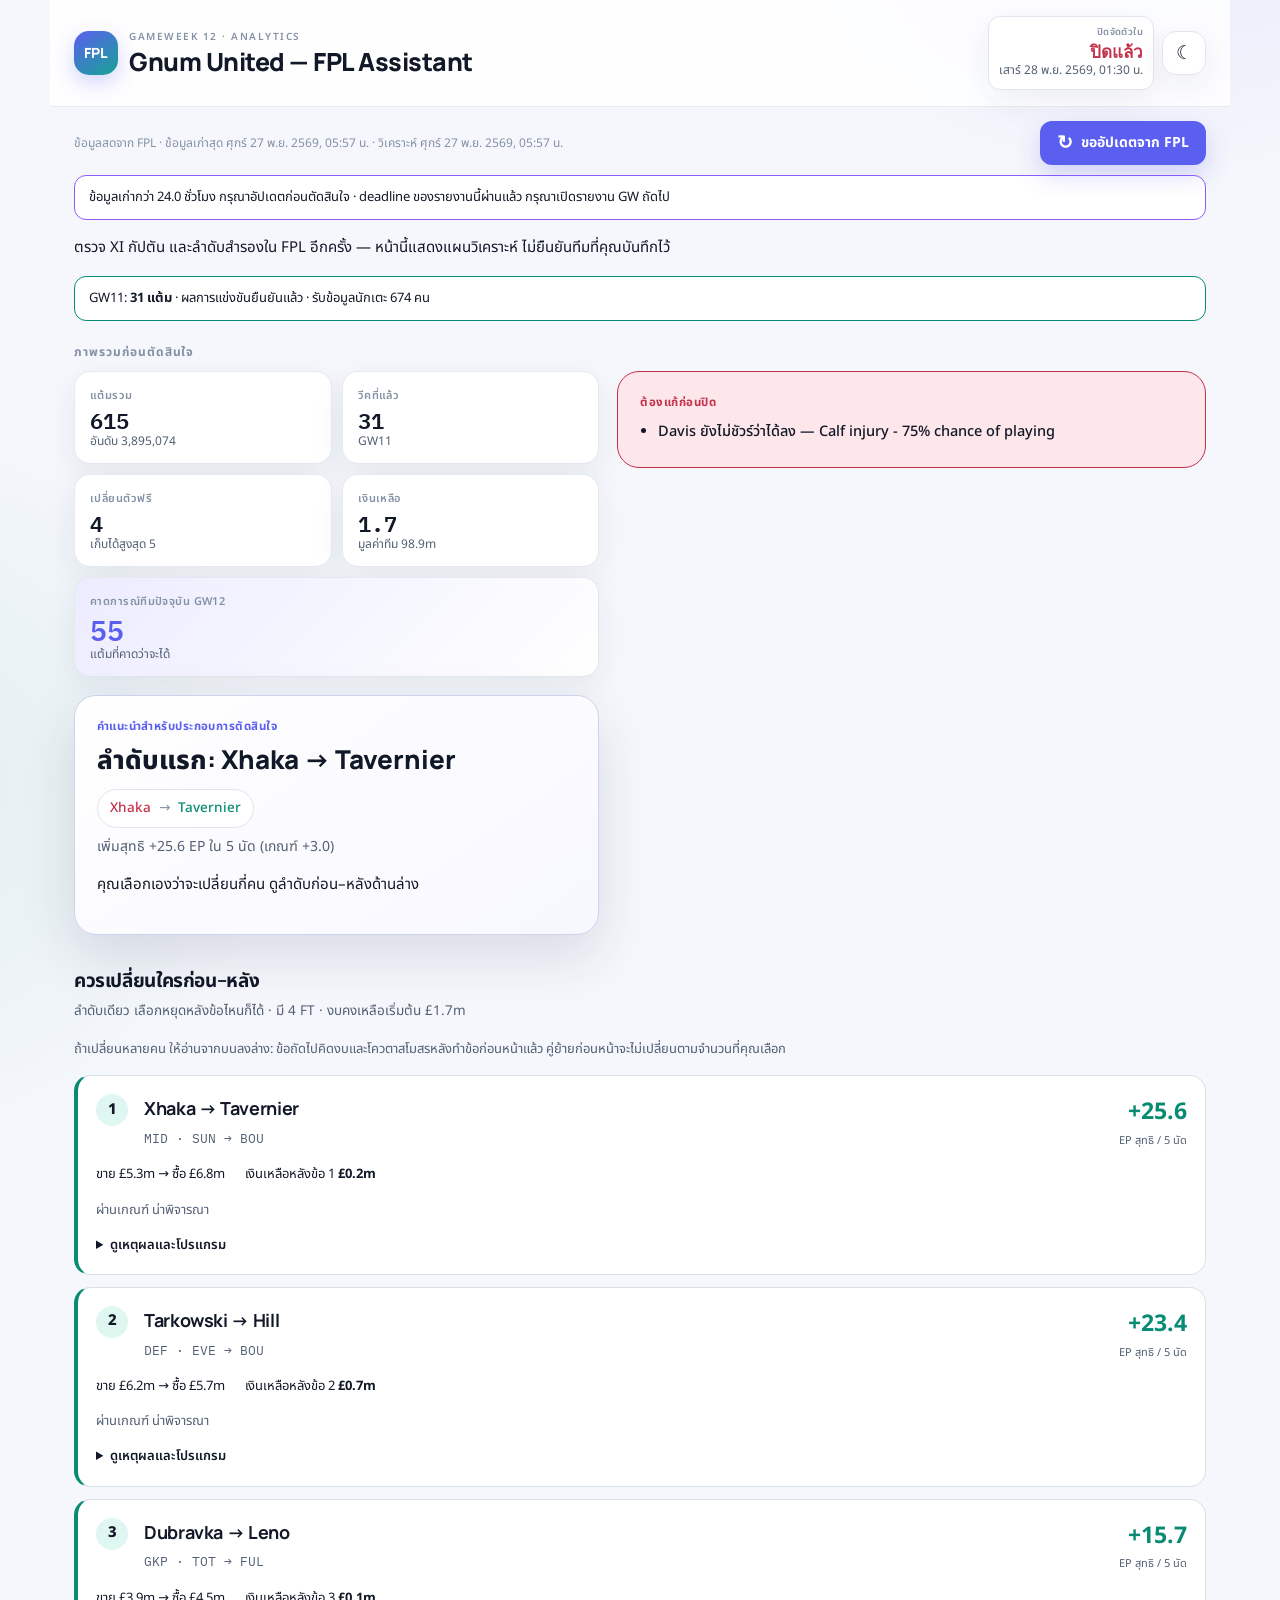
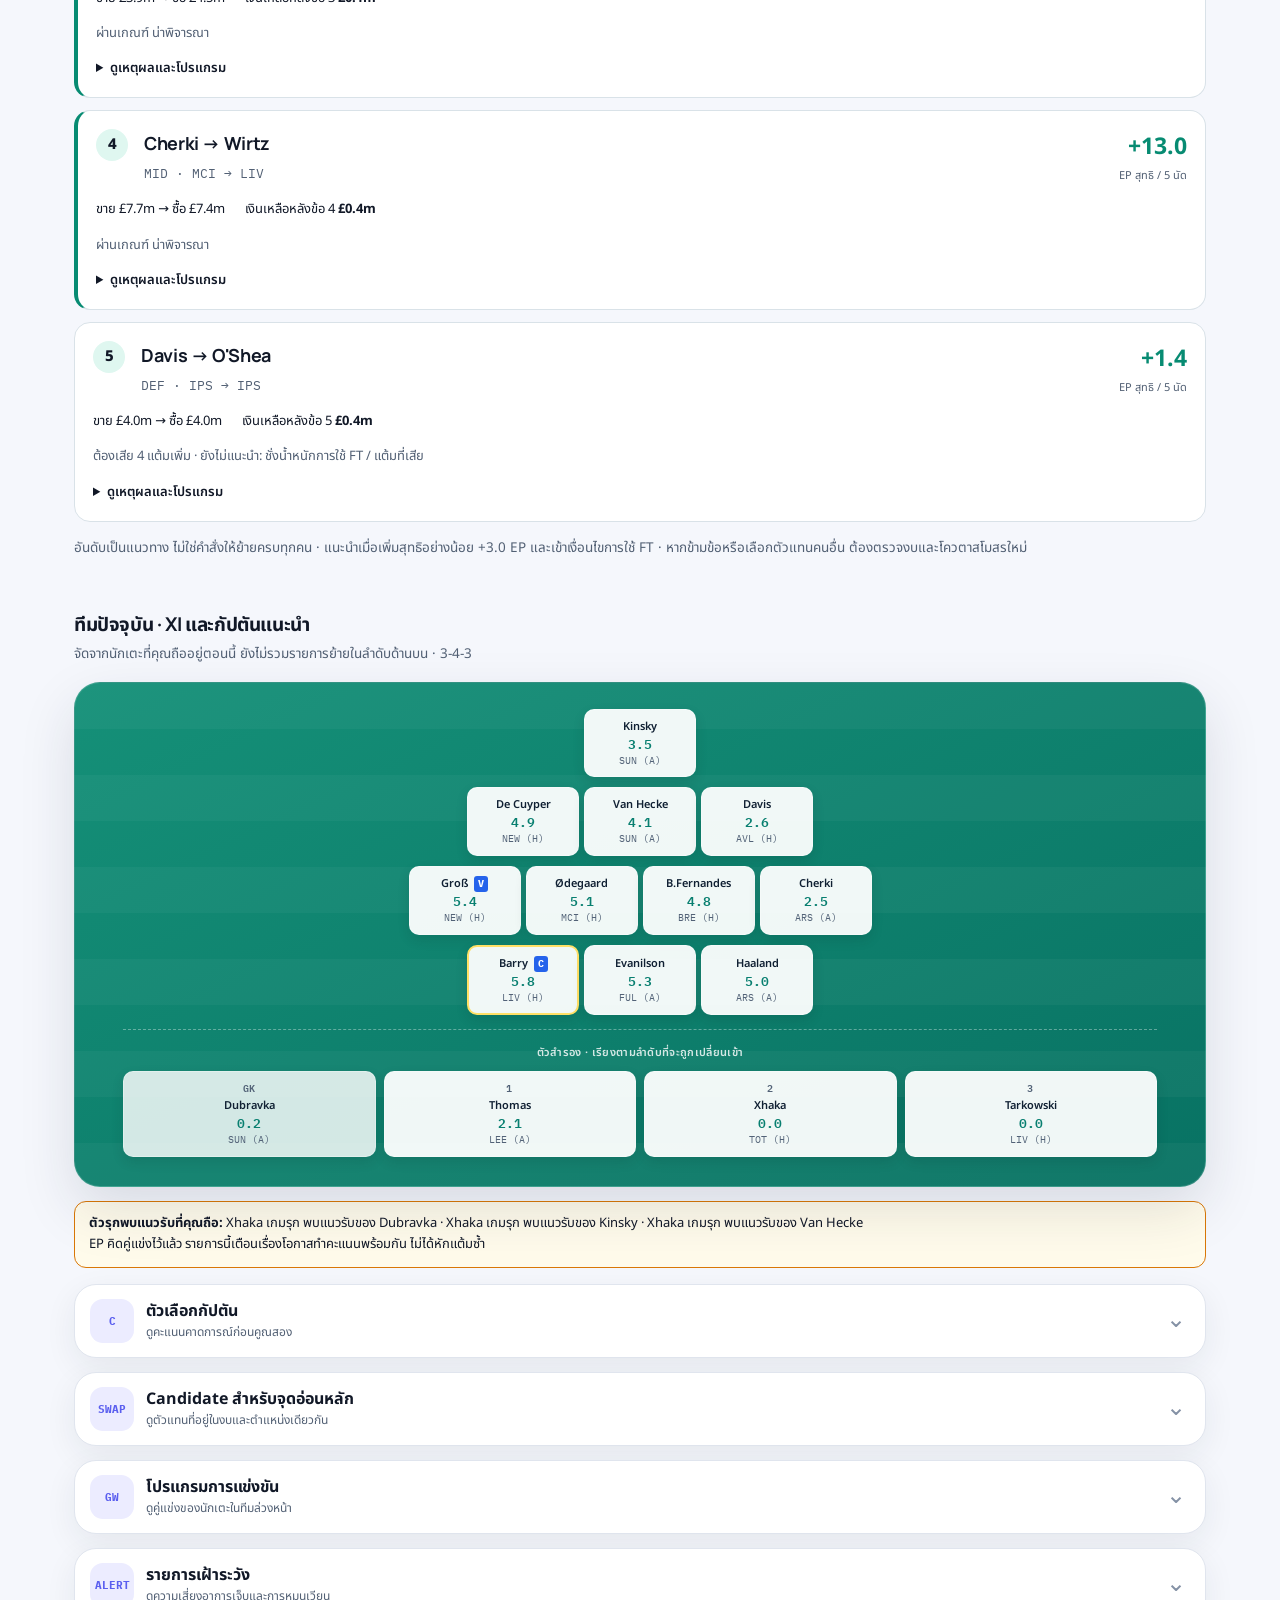
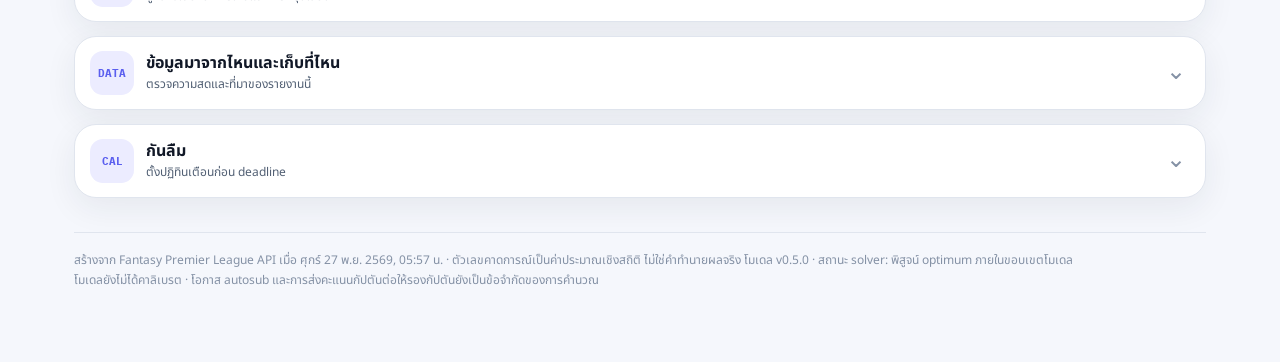
==== commit 5a373011: "dashboard: refresh published report [skip ci]" ====
--- a/docs/index.html
+++ b/docs/index.html
@@ -29,9 +29,9 @@
     </div>
   </div>
   <div class="header-actions">
-    <div class="countdown ">
+    <div class="countdown urgent">
       <div class="lab">ปิดจัดตัวใน</div>
-      <div class="val" id="cd" data-deadline="2026-11-27T18:30:00+00:00">1d 7h</div>
+      <div class="val" id="cd" data-deadline="2026-11-27T18:30:00+00:00">19h</div>
       <div class="sub">เสาร์ 28 พ.ย. 2569, 01:30 น.</div>
     </div>
     <button class="iconbtn" type="button" id="theme-toggle" aria-label="เปลี่ยนธีม" title="เปลี่ยนธีม">
@@ -45,12 +45,12 @@
     <button class="btn refreshbtn" type="submit" id="refresh-btn"><span class="refreshicon" aria-hidden="true">↻</span><span class="refresh-label">อัปเดตข้อมูลล่าสุด</span></button>
     <button class="btn installbtn" type="button" id="install-btn" hidden><span aria-hidden="true">↓</span> ติดตั้งแอป</button>
   </form>
-  <span class="stamp">ข้อมูลสดจาก FPL · ข้อมูลเก่าสุด พฤหัสบดี 26 พ.ย. 2569, 17:47 น. · วิเคราะห์ พฤหัสบดี 26 พ.ย. 2569, 17:47 น.</span>
+  <span class="stamp">ข้อมูลสดจาก FPL · ข้อมูลเก่าสุด ศุกร์ 27 พ.ย. 2569, 05:57 น. · วิเคราะห์ ศุกร์ 27 พ.ย. 2569, 05:57 น.</span>
   <div class="refresh-status" id="refresh-status" role="status" aria-live="polite" hidden></div>
 </div>
 
 <div class="data-state working" id="freshness-warning" role="status" hidden
-     data-fetched="2026-11-26T10:47:19.179726+00:00" data-stale-hours="24.0"
+     data-fetched="2026-11-26T22:57:17.435715+00:00" data-stale-hours="24.0"
      data-known="true"></div>
 <p class="sub lineup-note">ตรวจ XI กัปตัน และลำดับสำรองใน FPL อีกครั้ง — หน้านี้แสดงแผนวิเคราะห์ ไม่ยืนยันทีมที่คุณบันทึกไว้</p>
 
@@ -62,7 +62,7 @@
 <div class="overview-label">ภาพรวมก่อนตัดสินใจ</div>
 <div class="top-summary">
 <dl class="tiles">
-  <div class="tile"><dt>แต้มรวม</dt><dd>615<small>อันดับ 3,895,095</small></dd></div>
+  <div class="tile"><dt>แต้มรวม</dt><dd>615<small>อันดับ 3,895,074</small></dd></div>
   <div class="tile"><dt>วีคที่แล้ว</dt><dd>31<small>GW11</small></dd></div>
   <div class="tile"><dt>เปลี่ยนตัวฟรี</dt><dd>4<small>เก็บได้สูงสุด 5</small></dd></div>
   <div class="tile"><dt>เงินเหลือ</dt><dd>1.7<small>มูลค่าทีม 98.9m</small></dd></div>
@@ -336,7 +336,7 @@
         <td class="r">1</td>
         <td><span class="pname">Tavernier</span> <span class="pmeta">BOU</span> <span class="pos">ลำดับแรก</span> <span class="pos">ราคาเสี่ยงขึ้น</span><br><span class="pmeta">นาที +10.0 · ประตู +8.8 · แอสซิสต์ +2.8 · คลีนชีต +1.3</span></td>
         <td class="r">6.8</td>
-        <td class="r">33.7</td>
+        <td class="r">33.9</td>
         <td style="white-space:normal"><span class="pmeta">GW12 FUL (A) [3] · GW13 BHA (H) [4] · GW14 HUL (H) [2] · GW15 ARS (A) [5] · GW16 COV (H) [2]</span></td>
         <td class="r">4.7</td>
         <td class="r"><b>25.6</b><br><small>5/5 นัด</small></td>
@@ -369,7 +369,7 @@
         <td class="r">4</td>
         <td><span class="pname">Dewsbury-Hall</span> <span class="pmeta">EVE</span><br><span class="pmeta">นาที +10.0 · ประตู +4.6 · แอสซิสต์ +1.8 · คลีนชีต +1.1</span></td>
         <td class="r">6.7</td>
-        <td class="r">7.0</td>
+        <td class="r">6.9</td>
         <td style="white-space:normal"><span class="pmeta">GW12 LIV (H) [4] · GW13 AVL (A) [3] · GW14 FUL (H) [2] · GW15 BHA (A) [4] · GW16 NFO (A) [2]</span></td>
         <td class="r">4.7</td>
         <td class="r"><b>22.0</b><br><small>5/5 นัด</small></td>
@@ -555,9 +555,9 @@
 <details class="insight">
   <summary><span class="summary-icon">DATA</span><span><strong>ข้อมูลมาจากไหนและเก็บที่ไหน</strong><small>ตรวจความสดและที่มาของรายงานนี้</small></span><span class="chevron">⌄</span></summary>
   <div class="insight-body">
-    <p class="sub"><b>ข้อมูลสดจาก FPL</b> · ดึงเมื่อ พฤหัสบดี 26 พ.ย. 2569, 17:47 น. · วิเคราะห์เมื่อ พฤหัสบดี 26 พ.ย. 2569, 17:47 น.</p>
+    <p class="sub"><b>ข้อมูลสดจาก FPL</b> · ดึงเมื่อ ศุกร์ 27 พ.ย. 2569, 05:57 น. · วิเคราะห์เมื่อ ศุกร์ 27 พ.ย. 2569, 05:57 น.</p>
   <p class="sub">เวลาข้อมูลใช้แหล่งที่เก่าที่สุดในการวิเคราะห์ แยกจากคะแนนสดระหว่างแข่งขัน</p>
-  <ul><li>bootstrap: 2026-11-26T10:47:19.179726+00:00 (network)</li><li>fixtures: 2026-11-26T10:47:19.197331+00:00 (network)</li><li>entry_entry6014213: 2026-11-26T10:47:19.364848+00:00 (network)</li><li>entry_history_entry6014213: 2026-11-26T10:47:19.530038+00:00 (network)</li><li>entry_transfers_entry6014213: 2026-11-26T10:47:19.667838+00:00 (network)</li><li>picks_gw11_entry6014213: 2026-11-26T10:47:19.807503+00:00 (network)</li><li>element_4: 2026-11-26T10:47:19.848226+00:00 (network)</li><li>element_15: 2026-11-26T10:47:19.987345+00:00 (network)</li><li>element_16: 2026-11-26T10:47:19.996832+00:00 (network)</li><li>element_26: 2026-11-26T10:47:20.006334+00:00 (network)</li><li>element_31: 2026-11-26T10:47:20.014952+00:00 (network)</li><li>element_52: 2026-11-26T10:47:20.023684+00:00 (network)</li><li>element_60: 2026-11-26T10:47:20.032303+00:00 (network)</li><li>element_70: 2026-11-26T10:47:20.040903+00:00 (network)</li><li>element_79: 2026-11-26T10:47:20.050122+00:00 (network)</li><li>element_86: 2026-11-26T10:47:20.059814+00:00 (network)</li><li>element_87: 2026-11-26T10:47:20.068841+00:00 (network)</li><li>element_98: 2026-11-26T10:47:20.077611+00:00 (network)</li><li>element_109: 2026-11-26T10:47:20.087196+00:00 (network)</li><li>element_112: 2026-11-26T10:47:20.097248+00:00 (network)</li><li>element_115: 2026-11-26T10:47:20.106572+00:00 (network)</li><li>element_124: 2026-11-26T10:47:20.115395+00:00 (network)</li><li>element_129: 2026-11-26T10:47:20.123970+00:00 (network)</li><li>element_166: 2026-11-26T10:47:20.132937+00:00 (network)</li><li>element_167: 2026-11-26T10:47:20.141764+00:00 (network)</li><li>element_173: 2026-11-26T10:47:20.151158+00:00 (network)</li><li>element_183: 2026-11-26T10:47:20.160592+00:00 (network)</li><li>element_229: 2026-11-26T10:47:20.169874+00:00 (network)</li><li>element_249: 2026-11-26T10:47:20.179599+00:00 (network)</li><li>element_271: 2026-11-26T10:47:20.189576+00:00 (network)</li><li>element_295: 2026-11-26T10:47:20.198570+00:00 (network)</li><li>element_305: 2026-11-26T10:47:20.208172+00:00 (network)</li><li>element_332: 2026-11-26T10:47:20.219804+00:00 (network)</li><li>element_334: 2026-11-26T10:47:20.228669+00:00 (network)</li><li>element_336: 2026-11-26T10:47:20.239532+00:00 (network)</li><li>element_346: 2026-11-26T10:47:20.249546+00:00 (network)</li><li>element_366: 2026-11-26T10:47:20.259800+00:00 (network)</li><li>element_379: 2026-11-26T10:47:20.271333+00:00 (network)</li><li>element_385: 2026-11-26T10:47:20.280284+00:00 (network)</li><li>element_399: 2026-11-26T10:47:20.289160+00:00 (network)</li><li>element_411: 2026-11-26T10:47:20.298852+00:00 (network)</li><li>element_426: 2026-11-26T10:47:20.307589+00:00 (network)</li><li>element_496: 2026-11-26T10:47:20.316589+00:00 (network)</li><li>element_497: 2026-11-26T10:47:20.326842+00:00 (network)</li><li>element_504: 2026-11-26T10:47:20.335722+00:00 (network)</li><li>element_529: 2026-11-26T10:47:20.346085+00:00 (network)</li><li>element_533: 2026-11-26T10:47:20.355883+00:00 (network)</li><li>element_542: 2026-11-26T10:47:20.365748+00:00 (network)</li><li>element_544: 2026-11-26T10:47:20.375109+00:00 (network)</li><li>element_566: 2026-11-26T10:47:20.384729+00:00 (network)</li><li>element_572: 2026-11-26T10:47:20.394278+00:00 (network)</li><li>element_579: 2026-11-26T10:47:20.404090+00:00 (network)</li></ul>
+  <ul><li>bootstrap: 2026-11-26T22:57:17.435715+00:00 (network)</li><li>fixtures: 2026-11-26T22:57:17.453310+00:00 (network)</li><li>entry_entry6014213: 2026-11-26T22:57:17.610962+00:00 (network)</li><li>entry_history_entry6014213: 2026-11-26T22:57:17.620563+00:00 (network)</li><li>entry_transfers_entry6014213: 2026-11-26T22:57:17.630980+00:00 (network)</li><li>picks_gw11_entry6014213: 2026-11-26T22:57:17.722555+00:00 (network)</li><li>element_4: 2026-11-26T22:57:17.765932+00:00 (network)</li><li>element_15: 2026-11-26T22:57:17.776054+00:00 (network)</li><li>element_16: 2026-11-26T22:57:17.860487+00:00 (network)</li><li>element_26: 2026-11-26T22:57:17.869441+00:00 (network)</li><li>element_31: 2026-11-26T22:57:17.877757+00:00 (network)</li><li>element_52: 2026-11-26T22:57:17.885648+00:00 (network)</li><li>element_60: 2026-11-26T22:57:17.893749+00:00 (network)</li><li>element_70: 2026-11-26T22:57:17.902310+00:00 (network)</li><li>element_79: 2026-11-26T22:57:17.910692+00:00 (network)</li><li>element_86: 2026-11-26T22:57:17.918475+00:00 (network)</li><li>element_87: 2026-11-26T22:57:17.926807+00:00 (network)</li><li>element_98: 2026-11-26T22:57:17.934830+00:00 (network)</li><li>element_109: 2026-11-26T22:57:17.942711+00:00 (network)</li><li>element_112: 2026-11-26T22:57:17.950925+00:00 (network)</li><li>element_115: 2026-11-26T22:57:17.959162+00:00 (network)</li><li>element_124: 2026-11-26T22:57:17.968554+00:00 (network)</li><li>element_129: 2026-11-26T22:57:17.976138+00:00 (network)</li><li>element_166: 2026-11-26T22:57:17.984569+00:00 (network)</li><li>element_167: 2026-11-26T22:57:17.992211+00:00 (network)</li><li>element_173: 2026-11-26T22:57:18.000370+00:00 (network)</li><li>element_183: 2026-11-26T22:57:18.008363+00:00 (network)</li><li>element_229: 2026-11-26T22:57:18.016308+00:00 (network)</li><li>element_249: 2026-11-26T22:57:18.023811+00:00 (network)</li><li>element_271: 2026-11-26T22:57:18.032987+00:00 (network)</li><li>element_295: 2026-11-26T22:57:18.041475+00:00 (network)</li><li>element_305: 2026-11-26T22:57:18.051647+00:00 (network)</li><li>element_332: 2026-11-26T22:57:18.059302+00:00 (network)</li><li>element_334: 2026-11-26T22:57:18.066743+00:00 (network)</li><li>element_336: 2026-11-26T22:57:18.075383+00:00 (network)</li><li>element_346: 2026-11-26T22:57:18.084110+00:00 (network)</li><li>element_366: 2026-11-26T22:57:18.093749+00:00 (network)</li><li>element_379: 2026-11-26T22:57:18.103492+00:00 (network)</li><li>element_385: 2026-11-26T22:57:18.110835+00:00 (network)</li><li>element_399: 2026-11-26T22:57:18.119477+00:00 (network)</li><li>element_411: 2026-11-26T22:57:18.129796+00:00 (network)</li><li>element_426: 2026-11-26T22:57:18.138116+00:00 (network)</li><li>element_496: 2026-11-26T22:57:18.149265+00:00 (network)</li><li>element_497: 2026-11-26T22:57:18.157293+00:00 (network)</li><li>element_504: 2026-11-26T22:57:18.165199+00:00 (network)</li><li>element_529: 2026-11-26T22:57:18.173416+00:00 (network)</li><li>element_533: 2026-11-26T22:57:18.181228+00:00 (network)</li><li>element_542: 2026-11-26T22:57:18.189067+00:00 (network)</li><li>element_544: 2026-11-26T22:57:18.197591+00:00 (network)</li><li>element_566: 2026-11-26T22:57:18.205737+00:00 (network)</li><li>element_572: 2026-11-26T22:57:18.215028+00:00 (network)</li><li>element_579: 2026-11-26T22:57:18.301340+00:00 (network)</li></ul>
     <div class="flags">
       <div class="flag"><span class="tag">FPL</span><span>ข้อมูลทีม โปรแกรม ราคา ข่าว และคะแนนมาจาก public Fantasy Premier League API ไม่มีการล็อกอินหรือแก้ทีม</span></div>
       <div class="flag"><span class="tag">คอม</span><span>ข้อมูลดิบมีสำเนาตามเวลาที่ <code>data/snapshots/</code> และ projection ก่อน deadline อยู่ที่ <code>data/projections/</code></span></div>
@@ -584,7 +584,7 @@
 </details>
 
 <footer>
-  สร้างจาก Fantasy Premier League API เมื่อ พฤหัสบดี 26 พ.ย. 2569, 17:47 น. · ตัวเลขคาดการณ์เป็นค่าประมาณเชิงสถิติ ไม่ใช่คำทำนายผลจริง
+  สร้างจาก Fantasy Premier League API เมื่อ ศุกร์ 27 พ.ย. 2569, 05:57 น. · ตัวเลขคาดการณ์เป็นค่าประมาณเชิงสถิติ ไม่ใช่คำทำนายผลจริง
   โมเดล v0.5.0 &middot; สถานะ solver: พิสูจน์ optimum ภายในขอบเขตโมเดล
   <br>โมเดลยังไม่ได้คาลิเบรต · โอกาส autosub และการส่งคะแนนกัปตันต่อให้รองกัปตันยังเป็นข้อจำกัดของการคำนวณ
 </footer>
@@ -592,7 +592,7 @@
 
 <script>
 (function () {
-  var comparisons = {"112": {"budget": 6.8, "name": "Van Hecke", "position": "DEF", "rows": [{"availability": 1.0, "ep": 23.3827427657146, "fixtures": ["GW12 FUL (A) [3]", "GW13 BHA (H) [4]", "GW14 HUL (H) [2]", "GW15 ARS (A) [5]", "GW16 COV (H) [2]"], "form": 8.0, "gain": 1.10032579114403, "id": 60, "name": "Hill", "ownership": 4.7, "position": "DEF", "price": 5.7, "rank": 1, "selected": false, "starts": 1.0, "team": "BOU"}, {"availability": 1.0, "ep": 22.28241697457057, "fixtures": ["GW12 SUN (A) [3]", "GW13 FUL (H) [2]", "GW14 ARS (H) [4]", "GW15 HUL (A) [2]", "GW16 LIV (A) [4]"], "form": 8.3, "gain": 0.0, "id": 112, "name": "Van Hecke", "ownership": 19.8, "position": "DEF", "price": 5.2, "rank": 2, "selected": true, "starts": 1.0, "team": "TOT"}, {"availability": 1.0, "ep": 22.009694381316326, "fixtures": ["GW12 NEW (H) [3]", "GW13 BOU (A) [4]", "GW14 NFO (A) [2]", "GW15 EVE (H) [3]", "GW16 IPS (H) [2]"], "form": 6.0, "gain": -0.27272259325424386, "id": 504, "name": "Vuskovic", "ownership": 11.8, "position": "DEF", "price": 5.3, "rank": 3, "selected": false, "starts": 1.0, "team": "BHA"}, {"availability": 1.0, "ep": 21.440028326575934, "fixtures": ["GW12 FUL (A) [3]", "GW13 BHA (H) [4]", "GW14 HUL (H) [2]", "GW15 ARS (A) [5]", "GW16 COV (H) [2]"], "form": 6.3, "gain": -0.8423886479946354, "id": 566, "name": "Silva", "ownership": 4.2, "position": "DEF", "price": 5.1, "rank": 4, "selected": false, "starts": 1.0, "team": "BOU"}, {"availability": 1.0, "ep": 20.612879836274846, "fixtures": ["GW12 COV (H) [2]", "GW13 MCI (A) [5]", "GW14 IPS (H) [2]", "GW15 LIV (A) [4]", "GW16 FUL (H) [2]"], "form": 5.0, "gain": -1.6695371382957234, "id": 334, "name": "Muharemovi\u0107", "ownership": 7.7, "position": "DEF", "price": 5.1, "rank": 5, "selected": false, "starts": 1.0, "team": "LEE"}, {"availability": 1.0, "ep": 19.021710442982386, "fixtures": ["GW12 COV (H) [2]", "GW13 MCI (A) [5]", "GW14 IPS (H) [2]", "GW15 LIV (A) [4]", "GW16 FUL (H) [2]"], "form": 5.0, "gain": -3.260706531588184, "id": 332, "name": "Justin", "ownership": 2.7, "position": "DEF", "price": 4.5, "rank": 6, "selected": false, "starts": 1.0, "team": "LEE"}, {"availability": 1.0, "ep": 18.9626720269942, "fixtures": ["GW12 MUN (A) [3]", "GW13 ARS (H) [4]", "GW14 MCI (H) [4]", "GW15 FUL (A) [3]", "GW16 NEW (H) [3]"], "form": 5.3, "gain": -3.319744947576371, "id": 87, "name": "Ajer", "ownership": 3.9, "position": "DEF", "price": 4.5, "rank": 7, "selected": false, "starts": 1.0, "team": "BRE"}, {"availability": 1.0, "ep": 18.874743525453987, "fixtures": ["GW12 MCI (H) [4]", "GW13 BRE (A) [4]", "GW14 TOT (A) [3]", "GW15 BOU (H) [3]", "GW16 MUN (H) [3]"], "form": 6.3, "gain": -3.407673449116583, "id": 31, "name": "Konsa", "ownership": 25.2, "position": "DEF", "price": 4.9, "rank": 8, "selected": false, "starts": 0.9177974172411358, "team": "ARS"}, {"availability": 1.0, "ep": 17.577298726574107, "fixtures": ["GW12 CHE (H) [4]", "GW13 HUL (A) [2]", "GW14 BHA (H) [4]", "GW15 SUN (A) [3]", "GW16 EVE (H) [3]"], "form": 2.3, "gain": -4.705118247996463, "id": 472, "name": "Murillo", "ownership": 1.9, "position": "DEF", "price": 5.5, "rank": 9, "selected": false, "starts": 1.0, "team": "NFO"}, {"availability": 1.0, "ep": 17.294729966598144, "fixtures": ["GW12 COV (H) [2]", "GW13 MCI (A) [5]", "GW14 IPS (H) [2]", "GW15 LIV (A) [4]", "GW16 FUL (H) [2]"], "form": 4.0, "gain": -4.987687007972426, "id": 330, "name": "Bogle", "ownership": 12.0, "position": "DEF", "price": 4.8, "rank": 10, "selected": false, "starts": 1.0, "team": "LEE"}, {"availability": 1.0, "ep": 17.28566401788936, "fixtures": ["GW12 EVE (A) [3]", "GW13 SUN (H) [2]", "GW14 CHE (A) [4]", "GW15 LEE (H) [3]", "GW16 TOT (H) [3]"], "form": 4.0, "gain": -4.99675295668121, "id": 362, "name": "Jacquet", "ownership": 4.9, "position": "DEF", "price": 5.1, "rank": 11, "selected": false, "starts": 1.0, "team": "LIV"}, {"availability": 1.0, "ep": 17.272869122757452, "fixtures": ["GW12 EVE (A) [3]", "GW13 SUN (H) [2]", "GW14 CHE (A) [4]", "GW15 LEE (H) [3]", "GW16 TOT (H) [3]"], "form": 3.7, "gain": -5.009547851813117, "id": 356, "name": "Virgil", "ownership": 14.7, "position": "DEF", "price": 6.4, "rank": 12, "selected": false, "starts": 1.0, "team": "LIV"}, {"availability": 1.0, "ep": 17.011089856010223, "fixtures": ["GW12 LIV (H) [4]", "GW13 AVL (A) [3]", "GW14 FUL (H) [2]", "GW15 BHA (A) [4]", "GW16 NFO (A) [2]"], "form": 4.7, "gain": -5.271327118560347, "id": 230, "name": "Branthwaite", "ownership": 2.1, "position": "DEF", "price": 5.5, "rank": 13, "selected": false, "starts": 0.9090909090909091, "team": "EVE"}, {"availability": 1.0, "ep": 16.955632702514716, "fixtures": ["GW12 TOT (H) [3]", "GW13 LIV (A) [4]", "GW14 NEW (A) [3]", "GW15 NFO (H) [3]", "GW16 CRY (H) [2]"], "form": 5.7, "gain": -5.326784272055853, "id": 533, "name": "Mukiele", "ownership": 1.4, "position": "DEF", "price": 5.3, "rank": 14, "selected": false, "starts": 0.8228593832319857, "team": "SUN"}, {"availability": 1.0, "ep": 16.85922548328709, "fixtures": ["GW12 FUL (A) [3]", "GW13 BHA (H) [4]", "GW14 HUL (H) [2]", "GW15 ARS (A) [5]", "GW16 COV (H) [2]"], "form": 4.7, "gain": -5.423191491283479, "id": 61, "name": "Truffert", "ownership": 3.5, "position": "DEF", "price": 5.4, "rank": 15, "selected": false, "starts": 1.0, "team": "BOU"}, {"availability": 1.0, "ep": 16.830618961923687, "fixtures": ["GW12 HUL (H) [2]", "GW13 CHE (A) [4]", "GW14 AVL (A) [3]", "GW15 MUN (H) [3]", "GW16 SUN (A) [3]"], "form": 2.3, "gain": -5.451798012646883, "id": 202, "name": "Richards", "ownership": 0.5, "position": "DEF", "price": 4.9, "rank": 16, "selected": false, "starts": 1.0, "team": "CRY"}, {"availability": 1.0, "ep": 16.609841852989284, "fixtures": ["GW12 MCI (H) [4]", "GW13 BRE (A) [4]", "GW14 TOT (A) [3]", "GW15 BOU (H) [3]", "GW16 MUN (H) [3]"], "form": 4.3, "gain": -5.672575121581286, "id": 8, "name": "Calafiori", "ownership": 48.1, "position": "DEF", "price": 5.9, "rank": 17, "selected": false, "starts": 0.9090909090909091, "team": "ARS"}, {"availability": 1.0, "ep": 16.30485811676285, "fixtures": ["GW12 EVE (A) [3]", "GW13 SUN (H) [2]", "GW14 CHE (A) [4]", "GW15 LEE (H) [3]", "GW16 TOT (H) [3]"], "form": 5.7, "gain": -5.977558857807718, "id": 579, "name": "Araujo", "ownership": 5.0, "position": "DEF", "price": 5.5, "rank": 18, "selected": false, "starts": 0.9177974172411358, "team": "LIV"}, {"availability": 1.0, "ep": 16.203140628959893, "fixtures": ["GW12 AVL (H) [3]", "GW13 COV (A) [2]", "GW14 LEE (A) [3]", "GW15 NEW (H) [3]", "GW16 BHA (A) [4]"], "form": 1.7, "gain": -6.079276345610676, "id": 304, "name": "O\u0027Shea", "ownership": 2.6, "position": "DEF", "price": 4.0, "rank": 19, "selected": false, "starts": 1.0, "team": "IPS"}, {"availability": 1.0, "ep": 16.08789792208961, "fixtures": ["GW12 CRY (A) [2]", "GW13 NFO (H) [3]", "GW14 BOU (A) [4]", "GW15 TOT (H) [3]", "GW16 MCI (A) [5]"], "form": 4.7, "gain": -6.19451905248096, "id": 279, "name": "Ajayi", "ownership": 11.8, "position": "DEF", "price": 4.2, "rank": 20, "selected": false, "starts": 1.0, "team": "HUL"}, {"availability": 1.0, "ep": 15.389513517412887, "fixtures": ["GW12 HUL (H) [2]", "GW13 CHE (A) [4]", "GW14 AVL (A) [3]", "GW15 MUN (H) [3]", "GW16 SUN (A) [3]"], "form": 1.7, "gain": -6.892903457157683, "id": 204, "name": "Mitchell", "ownership": 4.4, "position": "DEF", "price": 4.4, "rank": 21, "selected": false, "starts": 1.0, "team": "CRY"}, {"availability": 1.0, "ep": 15.315910672930094, "fixtures": ["GW12 CHE (H) [4]", "GW13 HUL (A) [2]", "GW14 BHA (H) [4]", "GW15 SUN (A) [3]", "GW16 EVE (H) [3]"], "form": 1.3, "gain": -6.966506301640475, "id": 469, "name": "N.Williams", "ownership": 4.8, "position": "DEF", "price": 4.8, "rank": 22, "selected": false, "starts": 1.0, "team": "NFO"}, {"availability": 1.0, "ep": 15.09930952613029, "fixtures": ["GW12 MUN (A) [3]", "GW13 ARS (H) [4]", "GW14 MCI (H) [4]", "GW15 FUL (A) [3]", "GW16 NEW (H) [3]"], "form": 4.0, "gain": -7.18310744844028, "id": 88, "name": "Kayode", "ownership": 6.4, "position": "DEF", "price": 4.5, "rank": 23, "selected": false, "starts": 0.9090909090909091, "team": "BRE"}, {"availability": 1.0, "ep": 15.084124372323313, "fixtures": ["GW12 LEE (A) [3]", "GW13 IPS (H) [2]", "GW14 MUN (A) [3]", "GW15 AVL (H) [3]", "GW16 BOU (A) [4]"], "form": 3.3, "gain": -7.198292602247257, "id": 91, "name": "Pinnock", "ownership": 0.1, "position": "DEF", "price": 4.5, "rank": 24, "selected": false, "starts": 0.8181818181818182, "team": "COV"}, {"availability": 1.0, "ep": 14.826880026070913, "fixtures": ["GW12 LIV (H) [4]", "GW13 AVL (A) [3]", "GW14 FUL (H) [2]", "GW15 BHA (A) [4]", "GW16 NFO (A) [2]"], "form": 5.0, "gain": -7.455536948499656, "id": 233, "name": "Mykolenko", "ownership": 2.5, "position": "DEF", "price": 4.6, "rank": 25, "selected": false, "starts": 0.9090909090909091, "team": "EVE"}, {"availability": 1.0, "ep": 14.501292307988463, "fixtures": ["GW12 TOT (H) [3]", "GW13 LIV (A) [4]", "GW14 NEW (A) [3]", "GW15 NFO (H) [3]", "GW16 CRY (H) [2]"], "form": 4.3, "gain": -7.781124666582107, "id": 536, "name": "Reinildo", "ownership": 0.2, "position": "DEF", "price": 4.4, "rank": 26, "selected": false, "starts": 0.9090909090909091, "team": "SUN"}, {"availability": 1.0, "ep": 14.422787344637124, "fixtures": ["GW12 ARS (A) [5]", "GW13 LEE (H) [3]", "GW14 BRE (A) [4]", "GW15 CHE (H) [4]", "GW16 HUL (H) [2]"], "form": 1.7, "gain": -7.859629629933446, "id": 390, "name": "R\u00faben", "ownership": 2.0, "position": "DEF", "price": 5.5, "rank": 27, "selected": false, "starts": 1.0, "team": "MCI"}, {"availability": 1.0, "ep": 14.28598349749042, "fixtures": ["GW12 FUL (A) [3]", "GW13 BHA (H) [4]", "GW14 HUL (H) [2]", "GW15 ARS (A) [5]", "GW16 COV (H) [2]"], "form": 4.3, "gain": -7.996433477080149, "id": 64, "name": "Smith", "ownership": 0.2, "position": "DEF", "price": 4.5, "rank": 28, "selected": false, "starts": 1.0, "team": "BOU"}, {"availability": 1.0, "ep": 14.118104366714153, "fixtures": ["GW12 COV (H) [2]", "GW13 MCI (A) [5]", "GW14 IPS (H) [2]", "GW15 LIV (A) [4]", "GW16 FUL (H) [2]"], "form": 4.7, "gain": -8.164312607856417, "id": 598, "name": "Elvedi", "ownership": 0.1, "position": "DEF", "price": 4.5, "rank": 29, "selected": false, "starts": 0.7272727272727273, "team": "LEE"}, {"availability": 1.0, "ep": 13.792302330130287, "fixtures": ["GW12 CHE (H) [4]", "GW13 HUL (A) [2]", "GW14 BHA (H) [4]", "GW15 SUN (A) [3]", "GW16 EVE (H) [3]"], "form": 3.7, "gain": -8.490114644440283, "id": 474, "name": "Jair Cunha", "ownership": 0.2, "position": "DEF", "price": 4.4, "rank": 30, "selected": false, "starts": 0.8181818181818182, "team": "NFO"}, {"availability": 1.0, "ep": 13.751750210503095, "fixtures": ["GW12 CRY (A) [2]", "GW13 NFO (H) [3]", "GW14 BOU (A) [4]", "GW15 TOT (H) [3]", "GW16 MCI (A) [5]"], "form": 1.0, "gain": -8.530666764067474, "id": 277, "name": "Egan", "ownership": 6.2, "position": "DEF", "price": 4.0, "rank": 31, "selected": false, "starts": 0.9090909090909091, "team": "HUL"}, {"availability": 1.0, "ep": 13.423562971970709, "fixtures": ["GW12 BHA (A) [4]", "GW13 MUN (H) [3]", "GW14 SUN (H) [2]", "GW15 IPS (A) [2]", "GW16 BRE (A) [4]"], "form": 3.0, "gain": -8.85885400259986, "id": 445, "name": "Thiaw", "ownership": 1.3, "position": "DEF", "price": 4.9, "rank": 32, "selected": false, "starts": 0.8181818181818182, "team": "NEW"}, {"availability": 1.0, "ep": 13.14400927890443, "fixtures": ["GW12 NEW (H) [3]", "GW13 BOU (A) [4]", "GW14 NFO (A) [2]", "GW15 EVE (H) [3]", "GW16 IPS (H) [2]"], "form": 4.0, "gain": -9.138407695666139, "id": 116, "name": "Dunk", "ownership": 1.5, "position": "DEF", "price": 4.5, "rank": 33, "selected": false, "starts": 0.8181818181818182, "team": "BHA"}, {"availability": 1.0, "ep": 13.109328945227372, "fixtures": ["GW12 AVL (H) [3]", "GW13 COV (A) [2]", "GW14 LEE (A) [3]", "GW15 NEW (H) [3]", "GW16 BHA (A) [4]"], "form": 1.0, "gain": -9.173088029343198, "id": 259, "name": "Diop", "ownership": 9.4, "position": "DEF", "price": 3.9, "rank": 34, "selected": false, "starts": 1.0, "team": "IPS"}, {"availability": 1.0, "ep": 13.092700489173223, "fixtures": ["GW12 ARS (A) [5]", "GW13 LEE (H) [3]", "GW14 BRE (A) [4]", "GW15 CHE (H) [4]", "GW16 HUL (H) [2]"], "form": 0.7, "gain": -9.189716485397346, "id": 388, "name": "Gu\u00e9hi", "ownership": 12.2, "position": "DEF", "price": 5.9, "rank": 35, "selected": false, "starts": 0.9090909090909091, "team": "MCI"}, {"availability": 1.0, "ep": 13.049807187478645, "fixtures": ["GW12 BOU (H) [3]", "GW13 TOT (A) [3]", "GW14 EVE (A) [3]", "GW15 BRE (H) [3]", "GW16 LEE (A) [3]"], "form": 3.0, "gain": -9.232609787091924, "id": 650, "name": "Affengruber", "ownership": 0.5, "position": "DEF", "price": 4.5, "rank": 36, "selected": false, "starts": 0.7272727272727273, "team": "FUL"}, {"availability": 1.0, "ep": 12.903723397789758, "fixtures": ["GW12 EVE (A) [3]", "GW13 SUN (H) [2]", "GW14 CHE (A) [4]", "GW15 LEE (H) [3]", "GW16 TOT (H) [3]"], "form": 3.0, "gain": -9.378693576780812, "id": 358, "name": "Kerkez", "ownership": 1.8, "position": "DEF", "price": 5.2, "rank": 37, "selected": false, "starts": 0.9090909090909091, "team": "LIV"}, {"availability": 1.0, "ep": 12.872900669124775, "fixtures": ["GW12 LEE (A) [3]", "GW13 IPS (H) [2]", "GW14 MUN (A) [3]", "GW15 AVL (H) [3]", "GW16 BOU (A) [4]"], "form": 2.0, "gain": -9.409516305445795, "id": 175, "name": "van Ewijk", "ownership": 6.7, "position": "DEF", "price": 3.9, "rank": 38, "selected": false, "starts": 0.9090909090909091, "team": "COV"}, {"availability": 1.0, "ep": 12.87110412285259, "fixtures": ["GW12 CRY (A) [2]", "GW13 NFO (H) [3]", "GW14 BOU (A) [4]", "GW15 TOT (H) [3]", "GW16 MCI (A) [5]"], "form": 3.7, "gain": -9.41131285171798, "id": 586, "name": "Mendy", "ownership": 4.4, "position": "DEF", "price": 4.1, "rank": 39, "selected": false, "starts": 0.7272727272727273, "team": "HUL"}, {"availability": 1.0, "ep": 12.815582882613295, "fixtures": ["GW12 NFO (A) [2]", "GW13 CRY (H) [2]", "GW14 LIV (H) [4]", "GW15 MCI (A) [5]", "GW16 AVL (H) [3]"], "form": 4.7, "gain": -9.466834091957274, "id": 145, "name": "Fofana", "ownership": 0.3, "position": "DEF", "price": 5.0, "rank": 40, "selected": false, "starts": 0.6363636363636364, "team": "CHE"}, {"availability": 1.0, "ep": 12.720281303557286, "fixtures": ["GW12 HUL (H) [2]", "GW13 CHE (A) [4]", "GW14 AVL (A) [3]", "GW15 MUN (H) [3]", "GW16 SUN (A) [3]"], "form": 1.0, "gain": -9.562135671013284, "id": 588, "name": "Khalaili", "ownership": 0.2, "position": "DEF", "price": 5.0, "rank": 41, "selected": false, "starts": 0.7272727272727273, "team": "CRY"}, {"availability": 1.0, "ep": 12.666119654031352, "fixtures": ["GW12 TOT (H) [3]", "GW13 LIV (A) [4]", "GW14 NEW (A) [3]", "GW15 NFO (H) [3]", "GW16 CRY (H) [2]"], "form": 4.0, "gain": -9.616297320539218, "id": 534, "name": "Hume", "ownership": 1.6, "position": "DEF", "price": 4.2, "rank": 42, "selected": false, "starts": 0.7272727272727273, "team": "SUN"}, {"availability": 1.0, "ep": 12.640630763158358, "fixtures": ["GW12 BOU (H) [3]", "GW13 TOT (A) [3]", "GW14 EVE (A) [3]", "GW15 BRE (H) [3]", "GW16 LEE (A) [3]"], "form": 3.0, "gain": -9.641786211412212, "id": 258, "name": "Castagne", "ownership": 1.1, "position": "DEF", "price": 4.5, "rank": 43, "selected": false, "starts": 0.8181818181818182, "team": "FUL"}, {"availability": 1.0, "ep": 12.56182838918061, "fixtures": ["GW12 NFO (A) [2]", "GW13 CRY (H) [2]", "GW14 LIV (H) [4]", "GW15 MCI (A) [5]", "GW16 AVL (H) [3]"], "form": 2.0, "gain": -9.72058858538996, "id": 149, "name": "Colwill", "ownership": 0.9, "position": "DEF", "price": 4.8, "rank": 44, "selected": false, "starts": 0.9090909090909091, "team": "CHE"}, {"availability": 1.0, "ep": 12.540696385771462, "fixtures": ["GW12 CRY (A) [2]", "GW13 NFO (H) [3]", "GW14 BOU (A) [4]", "GW15 TOT (H) [3]", "GW16 MCI (A) [5]"], "form": 4.0, "gain": -9.741720588799108, "id": 280, "name": "Coyle", "ownership": 0.6, "position": "DEF", "price": 4.0, "rank": 45, "selected": false, "starts": 1.0, "team": "HUL"}, {"availability": 1.0, "ep": 12.502480359810841, "fixtures": ["GW12 BOU (H) [3]", "GW13 TOT (A) [3]", "GW14 EVE (A) [3]", "GW15 BRE (H) [3]", "GW16 LEE (A) [3]"], "form": 1.3, "gain": -9.779936614759729, "id": 257, "name": "Bassey", "ownership": 1.2, "position": "DEF", "price": 4.5, "rank": 46, "selected": false, "starts": 1.0, "team": "FUL"}, {"availability": 1.0, "ep": 12.498873876953489, "fixtures": ["GW12 IPS (A) [2]", "GW13 EVE (H) [3]", "GW14 CRY (H) [2]", "GW15 COV (A) [2]", "GW16 CHE (A) [4]"], "form": 1.3, "gain": -9.78354309761708, "id": 37, "name": "Lindel\u00f6f", "ownership": 0.7, "position": "DEF", "price": 4.5, "rank": 47, "selected": false, "starts": 0.9090909090909091, "team": "AVL"}, {"availability": 1.0, "ep": 12.37743330083664, "fixtures": ["GW12 BOU (H) [3]", "GW13 TOT (A) [3]", "GW14 EVE (A) [3]", "GW15 BRE (H) [3]", "GW16 LEE (A) [3]"], "form": 2.3, "gain": -9.904983673733929, "id": 254, "name": "Robinson", "ownership": 1.2, "position": "DEF", "price": 4.4, "rank": 48, "selected": false, "starts": 0.8181818181818182, "team": "FUL"}, {"availability": 1.0, "ep": 12.32677522313344, "fixtures": ["GW12 ARS (A) [5]", "GW13 LEE (H) [3]", "GW14 BRE (A) [4]", "GW15 CHE (H) [4]", "GW16 HUL (H) [2]"], "form": 1.0, "gain": -9.95564175143713, "id": 391, "name": "Gvardiol", "ownership": 19.3, "position": "DEF", "price": 5.5, "rank": 49, "selected": false, "starts": 0.7272727272727273, "team": "MCI"}, {"availability": 0.75, "ep": 12.258849527077432, "fixtures": ["GW12 BHA (A) [4]", "GW13 MUN (H) [3]", "GW14 SUN (H) [2]", "GW15 IPS (A) [2]", "GW16 BRE (A) [4]"], "form": 2.3, "gain": -10.023567447493138, "id": 449, "name": "Hall", "ownership": 15.9, "position": "DEF", "price": 5.2, "rank": 50, "selected": false, "starts": 0.75, "team": "NEW"}, {"availability": 1.0, "ep": 12.033786989767377, "fixtures": ["GW12 LEE (A) [3]", "GW13 IPS (H) [2]", "GW14 MUN (A) [3]", "GW15 AVL (H) [3]", "GW16 BOU (A) [4]"], "form": 1.0, "gain": -10.248629984803193, "id": 176, "name": "Dasilva", "ownership": 1.4, "position": "DEF", "price": 4.0, "rank": 51, "selected": false, "starts": 0.9090909090909091, "team": "COV"}, {"availability": 1.0, "ep": 11.890247790121634, "fixtures": ["GW12 SUN (A) [3]", "GW13 FUL (H) [2]", "GW14 ARS (H) [4]", "GW15 HUL (A) [2]", "GW16 LIV (A) [4]"], "form": 3.7, "gain": -10.392169184448935, "id": 502, "name": "Robertson", "ownership": 2.8, "position": "DEF", "price": 4.3, "rank": 52, "selected": false, "starts": 0.7272727272727273, "team": "TOT"}, {"availability": 1.0, "ep": 11.851485528275619, "fixtures": ["GW12 BRE (H) [3]", "GW13 NEW (A) [3]", "GW14 COV (H) [2]", "GW15 CRY (A) [2]", "GW16 ARS (A) [5]"], "form": 1.0, "gain": -10.43093144629495, "id": 418, "name": "Maguire", "ownership": 4.5, "position": "DEF", "price": 4.5, "rank": 53, "selected": false, "starts": 0.9090909090909091, "team": "MUN"}, {"availability": 0.75, "ep": 11.787740463459278, "fixtures": ["GW12 NEW (H) [3]", "GW13 BOU (A) [4]", "GW14 NFO (A) [2]", "GW15 EVE (H) [3]", "GW16 IPS (H) [2]"], "form": 6.0, "gain": -10.494676511111292, "id": 114, "name": "Boscagli", "ownership": 0.8, "position": "DEF", "price": 4.5, "rank": 54, "selected": false, "starts": 0.75, "team": "BHA"}, {"availability": 1.0, "ep": 11.697815068044077, "fixtures": ["GW12 TOT (H) [3]", "GW13 LIV (A) [4]", "GW14 NEW (A) [3]", "GW15 NFO (H) [3]", "GW16 CRY (H) [2]"], "form": 4.0, "gain": -10.584601906526492, "id": 541, "name": "Meunier", "ownership": 0.2, "position": "DEF", "price": 4.4, "rank": 55, "selected": false, "starts": 0.7272727272727273, "team": "SUN"}, {"availability": 1.0, "ep": 11.12603985451737, "fixtures": ["GW12 CHE (H) [4]", "GW13 HUL (A) [2]", "GW14 BHA (H) [4]", "GW15 SUN (A) [3]", "GW16 EVE (H) [3]"], "form": 0.7, "gain": -11.1563771200532, "id": 201, "name": "Mu\u00f1oz", "ownership": 4.0, "position": "DEF", "price": 5.2, "rank": 56, "selected": false, "starts": 0.7272727272727273, "team": "NFO"}, {"availability": 1.0, "ep": 10.896514277582616, "fixtures": ["GW12 HUL (H) [2]", "GW13 CHE (A) [4]", "GW14 AVL (A) [3]", "GW15 MUN (H) [3]", "GW16 SUN (A) [3]"], "form": 1.3, "gain": -11.385902696987953, "id": 203, "name": "Canvot", "ownership": 0.2, "position": "DEF", "price": 4.7, "rank": 57, "selected": false, "starts": 0.7272727272727273, "team": "CRY"}, {"availability": 1.0, "ep": 10.71156980307784, "fixtures": ["GW12 AVL (H) [3]", "GW13 COV (A) [2]", "GW14 LEE (A) [3]", "GW15 NEW (H) [3]", "GW16 BHA (A) [4]"], "form": 2.7, "gain": -11.57084717149273, "id": 592, "name": "Ouattara", "ownership": 1.1, "position": "DEF", "price": 4.0, "rank": 58, "selected": false, "starts": 0.6363636363636364, "team": "IPS"}, {"availability": 1.0, "ep": 10.518164875222489, "fixtures": ["GW12 BRE (H) [3]", "GW13 NEW (A) [3]", "GW14 COV (H) [2]", "GW15 CRY (A) [2]", "GW16 ARS (A) [5]"], "form": 1.0, "gain": -11.76425209934808, "id": 417, "name": "Dalot", "ownership": 1.2, "position": "DEF", "price": 4.7, "rank": 59, "selected": false, "starts": 0.8181818181818182, "team": "MUN"}, {"availability": 1.0, "ep": 10.480690328533306, "fixtures": ["GW12 NFO (A) [2]", "GW13 CRY (H) [2]", "GW14 LIV (H) [4]", "GW15 MCI (A) [5]", "GW16 AVL (H) [3]"], "form": 3.3, "gain": -11.801726646037263, "id": 151, "name": "Acheampong", "ownership": 0.5, "position": "DEF", "price": 4.5, "rank": 60, "selected": false, "starts": 0.6363636363636364, "team": "CHE"}, {"availability": 1.0, "ep": 10.457988557323526, "fixtures": ["GW12 BHA (A) [4]", "GW13 MUN (H) [3]", "GW14 SUN (H) [2]", "GW15 IPS (A) [2]", "GW16 BRE (A) [4]"], "form": 0.3, "gain": -11.824428417247043, "id": 447, "name": "Botman", "ownership": 0.7, "position": "DEF", "price": 5.0, "rank": 61, "selected": false, "starts": 0.6363636363636364, "team": "NEW"}, {"availability": 1.0, "ep": 10.323553187634694, "fixtures": ["GW12 HUL (H) [2]", "GW13 CHE (A) [4]", "GW14 AVL (A) [3]", "GW15 MUN (H) [3]", "GW16 SUN (A) [3]"], "form": 2.3, "gain": -11.958863786935876, "id": 153, "name": "Disasi", "ownership": 0.1, "position": "DEF", "price": 4.4, "rank": 62, "selected": false, "starts": 0.5454545454545454, "team": "CRY"}, {"availability": 1.0, "ep": 10.238698903410466, "fixtures": ["GW12 ARS (A) [5]", "GW13 LEE (H) [3]", "GW14 BRE (A) [4]", "GW15 CHE (H) [4]", "GW16 HUL (H) [2]"], "form": 2.3, "gain": -12.043718071160104, "id": 393, "name": "Khusanov", "ownership": 1.2, "position": "DEF", "price": 5.3, "rank": 63, "selected": false, "starts": 0.6363636363636364, "team": "MCI"}, {"availability": 1.0, "ep": 10.212806099706201, "fixtures": ["GW12 COV (H) [2]", "GW13 MCI (A) [5]", "GW14 IPS (H) [2]", "GW15 LIV (A) [4]", "GW16 FUL (H) [2]"], "form": 1.3, "gain": -12.069610874864368, "id": 331, "name": "Gudmundsson", "ownership": 0.1, "position": "DEF", "price": 4.5, "rank": 64, "selected": false, "starts": 0.8181818181818182, "team": "LEE"}, {"availability": 1.0, "ep": 10.147340153320892, "fixtures": ["GW12 IPS (A) [2]", "GW13 EVE (H) [3]", "GW14 CRY (H) [2]", "GW15 COV (A) [2]", "GW16 CHE (A) [4]"], "form": 2.3, "gain": -12.135076821249678, "id": 36, "name": "Maatsen", "ownership": 0.5, "position": "DEF", "price": 4.4, "rank": 65, "selected": false, "starts": 0.7272727272727273, "team": "AVL"}, {"availability": 1.0, "ep": 10.06394373350922, "fixtures": ["GW12 SUN (A) [3]", "GW13 FUL (H) [2]", "GW14 ARS (H) [4]", "GW15 HUL (A) [2]", "GW16 LIV (A) [4]"], "form": 2.3, "gain": -12.21847324106135, "id": 503, "name": "Van de Ven", "ownership": 3.9, "position": "DEF", "price": 5.0, "rank": 66, "selected": false, "starts": 0.7272727272727273, "team": "TOT"}, {"availability": 1.0, "ep": 10.006425545449753, "fixtures": ["GW12 IPS (A) [2]", "GW13 EVE (H) [3]", "GW14 CRY (H) [2]", "GW15 COV (A) [2]", "GW16 CHE (A) [4]"], "form": 3.7, "gain": -12.275991429120817, "id": 34, "name": "Pau", "ownership": 0.3, "position": "DEF", "price": 4.4, "rank": 67, "selected": false, "starts": 0.6363636363636364, "team": "AVL"}, {"availability": 1.0, "ep": 9.875713278172752, "fixtures": ["GW12 BHA (A) [4]", "GW13 MUN (H) [3]", "GW14 SUN (H) [2]", "GW15 IPS (A) [2]", "GW16 BRE (A) [4]"], "form": 1.7, "gain": -12.406703696397818, "id": 593, "name": "Dedi\u0107", "ownership": 1.0, "position": "DEF", "price": 4.4, "rank": 68, "selected": false, "starts": 0.7272727272727273, "team": "NEW"}, {"availability": 1.0, "ep": 9.359060387711759, "fixtures": ["GW12 CHE (H) [4]", "GW13 HUL (A) [2]", "GW14 BHA (H) [4]", "GW15 SUN (A) [3]", "GW16 EVE (H) [3]"], "form": 0.3, "gain": -12.92335658685881, "id": 471, "name": "Milenkovi\u0107", "ownership": 0.7, "position": "DEF", "price": 5.4, "rank": 69, "selected": false, "starts": 0.6363636363636364, "team": "NFO"}, {"availability": 1.0, "ep": 9.154845405267848, "fixtures": ["GW12 CRY (A) [2]", "GW13 NFO (H) [3]", "GW14 BOU (A) [4]", "GW15 TOT (H) [3]", "GW16 MCI (A) [5]"], "form": 1.0, "gain": -13.127571569302722, "id": 282, "name": "Giles", "ownership": 2.3, "position": "DEF", "price": 4.0, "rank": 70, "selected": false, "starts": 0.7272727272727273, "team": "HUL"}, {"availability": 1.0, "ep": 8.821531082846432, "fixtures": ["GW12 BRE (H) [3]", "GW13 NEW (A) [3]", "GW14 COV (H) [2]", "GW15 CRY (A) [2]", "GW16 ARS (A) [5]"], "form": -0.7, "gain": -13.460885891724137, "id": 419, "name": "Martinez", "ownership": 0.9, "position": "DEF", "price": 4.8, "rank": 71, "selected": false, "starts": 0.7272727272727273, "team": "MUN"}, {"availability": 1.0, "ep": 8.605916352583673, "fixtures": ["GW12 MCI (H) [4]", "GW13 BRE (A) [4]", "GW14 TOT (A) [3]", "GW15 BOU (H) [3]", "GW16 MUN (H) [3]"], "form": 0.0, "gain": -13.676500621986897, "id": 10, "name": "White", "ownership": 3.8, "position": "DEF", "price": 5.3, "rank": 72, "selected": false, "starts": 0.6363636363636364, "team": "ARS"}, {"availability": 1.0, "ep": 7.4457322168891595, "fixtures": ["GW12 BRE (H) [3]", "GW13 NEW (A) [3]", "GW14 COV (H) [2]", "GW15 CRY (A) [2]", "GW16 ARS (A) [5]"], "form": -0.3, "gain": -14.836684757681411, "id": 420, "name": "Yoro", "ownership": 0.4, "position": "DEF", "price": 4.8, "rank": 73, "selected": false, "starts": 0.5454545454545454, "team": "MUN"}, {"availability": 1.0, "ep": 7.394277521081999, "fixtures": ["GW12 NEW (H) [3]", "GW13 BOU (A) [4]", "GW14 NFO (A) [2]", "GW15 EVE (H) [3]", "GW16 IPS (H) [2]"], "form": 0.0, "gain": -14.88813945348857, "id": 113, "name": "F.Kad\u0131o\u011flu", "ownership": 1.2, "position": "DEF", "price": 4.3, "rank": 74, "selected": false, "starts": 0.6363636363636364, "team": "BHA"}, {"availability": 1.0, "ep": 6.682546013377745, "fixtures": ["GW12 CHE (H) [4]", "GW13 HUL (A) [2]", "GW14 BHA (H) [4]", "GW15 SUN (A) [3]", "GW16 EVE (H) [3]"], "form": 0.7, "gain": -15.599870961192824, "id": 473, "name": "Aina", "ownership": 1.3, "position": "DEF", "price": 4.2, "rank": 75, "selected": false, "starts": 0.5454545454545454, "team": "NFO"}], "selected_rank": 2, "total_ranked": 75}, "115": {"budget": 7.0, "name": "De Cuyper", "position": "DEF", "rows": [{"availability": 1.0, "ep": 23.3827427657146, "fixtures": ["GW12 FUL (A) [3]", "GW13 BHA (H) [4]", "GW14 HUL (H) [2]", "GW15 ARS (A) [5]", "GW16 COV (H) [2]"], "form": 8.0, "gain": 1.063889505152325, "id": 60, "name": "Hill", "ownership": 4.7, "position": "DEF", "price": 5.7, "rank": 1, "selected": false, "starts": 1.0, "team": "BOU"}, {"availability": 1.0, "ep": 22.318853260562275, "fixtures": ["GW12 NEW (H) [3]", "GW13 BOU (A) [4]", "GW14 NFO (A) [2]", "GW15 EVE (H) [3]", "GW16 IPS (H) [2]"], "form": 5.3, "gain": 0.0, "id": 115, "name": "De Cuyper", "ownership": 50.3, "position": "DEF", "price": 5.5, "rank": 2, "selected": true, "starts": 1.0, "team": "BHA"}, {"availability": 1.0, "ep": 22.009694381316326, "fixtures": ["GW12 NEW (H) [3]", "GW13 BOU (A) [4]", "GW14 NFO (A) [2]", "GW15 EVE (H) [3]", "GW16 IPS (H) [2]"], "form": 6.0, "gain": -0.309158879245949, "id": 504, "name": "Vuskovic", "ownership": 11.8, "position": "DEF", "price": 5.3, "rank": 3, "selected": false, "starts": 1.0, "team": "BHA"}, {"availability": 1.0, "ep": 21.440028326575934, "fixtures": ["GW12 FUL (A) [3]", "GW13 BHA (H) [4]", "GW14 HUL (H) [2]", "GW15 ARS (A) [5]", "GW16 COV (H) [2]"], "form": 6.3, "gain": -0.8788249339863405, "id": 566, "name": "Silva", "ownership": 4.2, "position": "DEF", "price": 5.1, "rank": 4, "selected": false, "starts": 1.0, "team": "BOU"}, {"availability": 1.0, "ep": 20.612879836274846, "fixtures": ["GW12 COV (H) [2]", "GW13 MCI (A) [5]", "GW14 IPS (H) [2]", "GW15 LIV (A) [4]", "GW16 FUL (H) [2]"], "form": 5.0, "gain": -1.7059734242874285, "id": 334, "name": "Muharemovi\u0107", "ownership": 7.7, "position": "DEF", "price": 5.1, "rank": 5, "selected": false, "starts": 1.0, "team": "LEE"}, {"availability": 1.0, "ep": 19.021710442982386, "fixtures": ["GW12 COV (H) [2]", "GW13 MCI (A) [5]", "GW14 IPS (H) [2]", "GW15 LIV (A) [4]", "GW16 FUL (H) [2]"], "form": 5.0, "gain": -3.297142817579889, "id": 332, "name": "Justin", "ownership": 2.7, "position": "DEF", "price": 4.5, "rank": 6, "selected": false, "starts": 1.0, "team": "LEE"}, {"availability": 1.0, "ep": 18.9626720269942, "fixtures": ["GW12 MUN (A) [3]", "GW13 ARS (H) [4]", "GW14 MCI (H) [4]", "GW15 FUL (A) [3]", "GW16 NEW (H) [3]"], "form": 5.3, "gain": -3.3561812335680763, "id": 87, "name": "Ajer", "ownership": 3.9, "position": "DEF", "price": 4.5, "rank": 7, "selected": false, "starts": 1.0, "team": "BRE"}, {"availability": 1.0, "ep": 18.874743525453987, "fixtures": ["GW12 MCI (H) [4]", "GW13 BRE (A) [4]", "GW14 TOT (A) [3]", "GW15 BOU (H) [3]", "GW16 MUN (H) [3]"], "form": 6.3, "gain": -3.444109735108288, "id": 31, "name": "Konsa", "ownership": 25.2, "position": "DEF", "price": 4.9, "rank": 8, "selected": false, "starts": 0.9177974172411358, "team": "ARS"}, {"availability": 1.0, "ep": 17.577298726574107, "fixtures": ["GW12 CHE (H) [4]", "GW13 HUL (A) [2]", "GW14 BHA (H) [4]", "GW15 SUN (A) [3]", "GW16 EVE (H) [3]"], "form": 2.3, "gain": -4.741554533988168, "id": 472, "name": "Murillo", "ownership": 1.9, "position": "DEF", "price": 5.5, "rank": 9, "selected": false, "starts": 1.0, "team": "NFO"}, {"availability": 1.0, "ep": 17.294729966598144, "fixtures": ["GW12 COV (H) [2]", "GW13 MCI (A) [5]", "GW14 IPS (H) [2]", "GW15 LIV (A) [4]", "GW16 FUL (H) [2]"], "form": 4.0, "gain": -5.024123293964131, "id": 330, "name": "Bogle", "ownership": 12.0, "position": "DEF", "price": 4.8, "rank": 10, "selected": false, "starts": 1.0, "team": "LEE"}, {"availability": 1.0, "ep": 17.28566401788936, "fixtures": ["GW12 EVE (A) [3]", "GW13 SUN (H) [2]", "GW14 CHE (A) [4]", "GW15 LEE (H) [3]", "GW16 TOT (H) [3]"], "form": 4.0, "gain": -5.033189242672915, "id": 362, "name": "Jacquet", "ownership": 4.9, "position": "DEF", "price": 5.1, "rank": 11, "selected": false, "starts": 1.0, "team": "LIV"}, {"availability": 1.0, "ep": 17.272869122757452, "fixtures": ["GW12 EVE (A) [3]", "GW13 SUN (H) [2]", "GW14 CHE (A) [4]", "GW15 LEE (H) [3]", "GW16 TOT (H) [3]"], "form": 3.7, "gain": -5.0459841378048225, "id": 356, "name": "Virgil", "ownership": 14.7, "position": "DEF", "price": 6.4, "rank": 12, "selected": false, "starts": 1.0, "team": "LIV"}, {"availability": 1.0, "ep": 17.011089856010223, "fixtures": ["GW12 LIV (H) [4]", "GW13 AVL (A) [3]", "GW14 FUL (H) [2]", "GW15 BHA (A) [4]", "GW16 NFO (A) [2]"], "form": 4.7, "gain": -5.307763404552052, "id": 230, "name": "Branthwaite", "ownership": 2.1, "position": "DEF", "price": 5.5, "rank": 13, "selected": false, "starts": 0.9090909090909091, "team": "EVE"}, {"availability": 1.0, "ep": 16.955632702514716, "fixtures": ["GW12 TOT (H) [3]", "GW13 LIV (A) [4]", "GW14 NEW (A) [3]", "GW15 NFO (H) [3]", "GW16 CRY (H) [2]"], "form": 5.7, "gain": -5.3632205580475585, "id": 533, "name": "Mukiele", "ownership": 1.4, "position": "DEF", "price": 5.3, "rank": 14, "selected": false, "starts": 0.8228593832319857, "team": "SUN"}, {"availability": 1.0, "ep": 16.85922548328709, "fixtures": ["GW12 FUL (A) [3]", "GW13 BHA (H) [4]", "GW14 HUL (H) [2]", "GW15 ARS (A) [5]", "GW16 COV (H) [2]"], "form": 4.7, "gain": -5.459627777275184, "id": 61, "name": "Truffert", "ownership": 3.5, "position": "DEF", "price": 5.4, "rank": 15, "selected": false, "starts": 1.0, "team": "BOU"}, {"availability": 1.0, "ep": 16.830618961923687, "fixtures": ["GW12 HUL (H) [2]", "GW13 CHE (A) [4]", "GW14 AVL (A) [3]", "GW15 MUN (H) [3]", "GW16 SUN (A) [3]"], "form": 2.3, "gain": -5.488234298638588, "id": 202, "name": "Richards", "ownership": 0.5, "position": "DEF", "price": 4.9, "rank": 16, "selected": false, "starts": 1.0, "team": "CRY"}, {"availability": 1.0, "ep": 16.609841852989284, "fixtures": ["GW12 MCI (H) [4]", "GW13 BRE (A) [4]", "GW14 TOT (A) [3]", "GW15 BOU (H) [3]", "GW16 MUN (H) [3]"], "form": 4.3, "gain": -5.709011407572991, "id": 8, "name": "Calafiori", "ownership": 48.1, "position": "DEF", "price": 5.9, "rank": 17, "selected": false, "starts": 0.9090909090909091, "team": "ARS"}, {"availability": 1.0, "ep": 16.30485811676285, "fixtures": ["GW12 EVE (A) [3]", "GW13 SUN (H) [2]", "GW14 CHE (A) [4]", "GW15 LEE (H) [3]", "GW16 TOT (H) [3]"], "form": 5.7, "gain": -6.0139951437994235, "id": 579, "name": "Araujo", "ownership": 5.0, "position": "DEF", "price": 5.5, "rank": 18, "selected": false, "starts": 0.9177974172411358, "team": "LIV"}, {"availability": 1.0, "ep": 16.203140628959893, "fixtures": ["GW12 AVL (H) [3]", "GW13 COV (A) [2]", "GW14 LEE (A) [3]", "GW15 NEW (H) [3]", "GW16 BHA (A) [4]"], "form": 1.7, "gain": -6.115712631602381, "id": 304, "name": "O\u0027Shea", "ownership": 2.6, "position": "DEF", "price": 4.0, "rank": 19, "selected": false, "starts": 1.0, "team": "IPS"}, {"availability": 1.0, "ep": 16.08789792208961, "fixtures": ["GW12 CRY (A) [2]", "GW13 NFO (H) [3]", "GW14 BOU (A) [4]", "GW15 TOT (H) [3]", "GW16 MCI (A) [5]"], "form": 4.7, "gain": -6.230955338472665, "id": 279, "name": "Ajayi", "ownership": 11.8, "position": "DEF", "price": 4.2, "rank": 20, "selected": false, "starts": 1.0, "team": "HUL"}, {"availability": 1.0, "ep": 15.389513517412887, "fixtures": ["GW12 HUL (H) [2]", "GW13 CHE (A) [4]", "GW14 AVL (A) [3]", "GW15 MUN (H) [3]", "GW16 SUN (A) [3]"], "form": 1.7, "gain": -6.929339743149388, "id": 204, "name": "Mitchell", "ownership": 4.4, "position": "DEF", "price": 4.4, "rank": 21, "selected": false, "starts": 1.0, "team": "CRY"}, {"availability": 1.0, "ep": 15.315910672930094, "fixtures": ["GW12 CHE (H) [4]", "GW13 HUL (A) [2]", "GW14 BHA (H) [4]", "GW15 SUN (A) [3]", "GW16 EVE (H) [3]"], "form": 1.3, "gain": -7.00294258763218, "id": 469, "name": "N.Williams", "ownership": 4.8, "position": "DEF", "price": 4.8, "rank": 22, "selected": false, "starts": 1.0, "team": "NFO"}, {"availability": 1.0, "ep": 15.09930952613029, "fixtures": ["GW12 MUN (A) [3]", "GW13 ARS (H) [4]", "GW14 MCI (H) [4]", "GW15 FUL (A) [3]", "GW16 NEW (H) [3]"], "form": 4.0, "gain": -7.219543734431985, "id": 88, "name": "Kayode", "ownership": 6.4, "position": "DEF", "price": 4.5, "rank": 23, "selected": false, "starts": 0.9090909090909091, "team": "BRE"}, {"availability": 1.0, "ep": 15.084124372323313, "fixtures": ["GW12 LEE (A) [3]", "GW13 IPS (H) [2]", "GW14 MUN (A) [3]", "GW15 AVL (H) [3]", "GW16 BOU (A) [4]"], "form": 3.3, "gain": -7.234728888238962, "id": 91, "name": "Pinnock", "ownership": 0.1, "position": "DEF", "price": 4.5, "rank": 24, "selected": false, "starts": 0.8181818181818182, "team": "COV"}, {"availability": 1.0, "ep": 14.826880026070913, "fixtures": ["GW12 LIV (H) [4]", "GW13 AVL (A) [3]", "GW14 FUL (H) [2]", "GW15 BHA (A) [4]", "GW16 NFO (A) [2]"], "form": 5.0, "gain": -7.491973234491361, "id": 233, "name": "Mykolenko", "ownership": 2.5, "position": "DEF", "price": 4.6, "rank": 25, "selected": false, "starts": 0.9090909090909091, "team": "EVE"}, {"availability": 1.0, "ep": 14.501292307988463, "fixtures": ["GW12 TOT (H) [3]", "GW13 LIV (A) [4]", "GW14 NEW (A) [3]", "GW15 NFO (H) [3]", "GW16 CRY (H) [2]"], "form": 4.3, "gain": -7.817560952573812, "id": 536, "name": "Reinildo", "ownership": 0.2, "position": "DEF", "price": 4.4, "rank": 26, "selected": false, "starts": 0.9090909090909091, "team": "SUN"}, {"availability": 1.0, "ep": 14.422787344637124, "fixtures": ["GW12 ARS (A) [5]", "GW13 LEE (H) [3]", "GW14 BRE (A) [4]", "GW15 CHE (H) [4]", "GW16 HUL (H) [2]"], "form": 1.7, "gain": -7.896065915925151, "id": 390, "name": "R\u00faben", "ownership": 2.0, "position": "DEF", "price": 5.5, "rank": 27, "selected": false, "starts": 1.0, "team": "MCI"}, {"availability": 1.0, "ep": 14.28598349749042, "fixtures": ["GW12 FUL (A) [3]", "GW13 BHA (H) [4]", "GW14 HUL (H) [2]", "GW15 ARS (A) [5]", "GW16 COV (H) [2]"], "form": 4.3, "gain": -8.032869763071854, "id": 64, "name": "Smith", "ownership": 0.2, "position": "DEF", "price": 4.5, "rank": 28, "selected": false, "starts": 1.0, "team": "BOU"}, {"availability": 1.0, "ep": 14.118104366714153, "fixtures": ["GW12 COV (H) [2]", "GW13 MCI (A) [5]", "GW14 IPS (H) [2]", "GW15 LIV (A) [4]", "GW16 FUL (H) [2]"], "form": 4.7, "gain": -8.200748893848122, "id": 598, "name": "Elvedi", "ownership": 0.1, "position": "DEF", "price": 4.5, "rank": 29, "selected": false, "starts": 0.7272727272727273, "team": "LEE"}, {"availability": 1.0, "ep": 13.792302330130287, "fixtures": ["GW12 CHE (H) [4]", "GW13 HUL (A) [2]", "GW14 BHA (H) [4]", "GW15 SUN (A) [3]", "GW16 EVE (H) [3]"], "form": 3.7, "gain": -8.526550930431988, "id": 474, "name": "Jair Cunha", "ownership": 0.2, "position": "DEF", "price": 4.4, "rank": 30, "selected": false, "starts": 0.8181818181818182, "team": "NFO"}, {"availability": 1.0, "ep": 13.751750210503095, "fixtures": ["GW12 CRY (A) [2]", "GW13 NFO (H) [3]", "GW14 BOU (A) [4]", "GW15 TOT (H) [3]", "GW16 MCI (A) [5]"], "form": 1.0, "gain": -8.56710305005918, "id": 277, "name": "Egan", "ownership": 6.2, "position": "DEF", "price": 4.0, "rank": 31, "selected": false, "starts": 0.9090909090909091, "team": "HUL"}, {"availability": 1.0, "ep": 13.423562971970709, "fixtures": ["GW12 BHA (A) [4]", "GW13 MUN (H) [3]", "GW14 SUN (H) [2]", "GW15 IPS (A) [2]", "GW16 BRE (A) [4]"], "form": 3.0, "gain": -8.895290288591566, "id": 445, "name": "Thiaw", "ownership": 1.3, "position": "DEF", "price": 4.9, "rank": 32, "selected": false, "starts": 0.8181818181818182, "team": "NEW"}, {"availability": 1.0, "ep": 13.14400927890443, "fixtures": ["GW12 NEW (H) [3]", "GW13 BOU (A) [4]", "GW14 NFO (A) [2]", "GW15 EVE (H) [3]", "GW16 IPS (H) [2]"], "form": 4.0, "gain": -9.174843981657844, "id": 116, "name": "Dunk", "ownership": 1.5, "position": "DEF", "price": 4.5, "rank": 33, "selected": false, "starts": 0.8181818181818182, "team": "BHA"}, {"availability": 1.0, "ep": 13.109328945227372, "fixtures": ["GW12 AVL (H) [3]", "GW13 COV (A) [2]", "GW14 LEE (A) [3]", "GW15 NEW (H) [3]", "GW16 BHA (A) [4]"], "form": 1.0, "gain": -9.209524315334903, "id": 259, "name": "Diop", "ownership": 9.4, "position": "DEF", "price": 3.9, "rank": 34, "selected": false, "starts": 1.0, "team": "IPS"}, {"availability": 1.0, "ep": 13.092700489173223, "fixtures": ["GW12 ARS (A) [5]", "GW13 LEE (H) [3]", "GW14 BRE (A) [4]", "GW15 CHE (H) [4]", "GW16 HUL (H) [2]"], "form": 0.7, "gain": -9.226152771389051, "id": 388, "name": "Gu\u00e9hi", "ownership": 12.2, "position": "DEF", "price": 5.9, "rank": 35, "selected": false, "starts": 0.9090909090909091, "team": "MCI"}, {"availability": 1.0, "ep": 13.049807187478645, "fixtures": ["GW12 BOU (H) [3]", "GW13 TOT (A) [3]", "GW14 EVE (A) [3]", "GW15 BRE (H) [3]", "GW16 LEE (A) [3]"], "form": 3.0, "gain": -9.26904607308363, "id": 650, "name": "Affengruber", "ownership": 0.5, "position": "DEF", "price": 4.5, "rank": 36, "selected": false, "starts": 0.7272727272727273, "team": "FUL"}, {"availability": 1.0, "ep": 12.903723397789758, "fixtures": ["GW12 EVE (A) [3]", "GW13 SUN (H) [2]", "GW14 CHE (A) [4]", "GW15 LEE (H) [3]", "GW16 TOT (H) [3]"], "form": 3.0, "gain": -9.415129862772517, "id": 358, "name": "Kerkez", "ownership": 1.8, "position": "DEF", "price": 5.2, "rank": 37, "selected": false, "starts": 0.9090909090909091, "team": "LIV"}, {"availability": 1.0, "ep": 12.872900669124775, "fixtures": ["GW12 LEE (A) [3]", "GW13 IPS (H) [2]", "GW14 MUN (A) [3]", "GW15 AVL (H) [3]", "GW16 BOU (A) [4]"], "form": 2.0, "gain": -9.4459525914375, "id": 175, "name": "van Ewijk", "ownership": 6.7, "position": "DEF", "price": 3.9, "rank": 38, "selected": false, "starts": 0.9090909090909091, "team": "COV"}, {"availability": 1.0, "ep": 12.87110412285259, "fixtures": ["GW12 CRY (A) [2]", "GW13 NFO (H) [3]", "GW14 BOU (A) [4]", "GW15 TOT (H) [3]", "GW16 MCI (A) [5]"], "form": 3.7, "gain": -9.447749137709685, "id": 586, "name": "Mendy", "ownership": 4.4, "position": "DEF", "price": 4.1, "rank": 39, "selected": false, "starts": 0.7272727272727273, "team": "HUL"}, {"availability": 1.0, "ep": 12.815582882613295, "fixtures": ["GW12 NFO (A) [2]", "GW13 CRY (H) [2]", "GW14 LIV (H) [4]", "GW15 MCI (A) [5]", "GW16 AVL (H) [3]"], "form": 4.7, "gain": -9.50327037794898, "id": 145, "name": "Fofana", "ownership": 0.3, "position": "DEF", "price": 5.0, "rank": 40, "selected": false, "starts": 0.6363636363636364, "team": "CHE"}, {"availability": 1.0, "ep": 12.720281303557286, "fixtures": ["GW12 HUL (H) [2]", "GW13 CHE (A) [4]", "GW14 AVL (A) [3]", "GW15 MUN (H) [3]", "GW16 SUN (A) [3]"], "form": 1.0, "gain": -9.598571957004989, "id": 588, "name": "Khalaili", "ownership": 0.2, "position": "DEF", "price": 5.0, "rank": 41, "selected": false, "starts": 0.7272727272727273, "team": "CRY"}, {"availability": 1.0, "ep": 12.666119654031352, "fixtures": ["GW12 TOT (H) [3]", "GW13 LIV (A) [4]", "GW14 NEW (A) [3]", "GW15 NFO (H) [3]", "GW16 CRY (H) [2]"], "form": 4.0, "gain": -9.652733606530923, "id": 534, "name": "Hume", "ownership": 1.6, "position": "DEF", "price": 4.2, "rank": 42, "selected": false, "starts": 0.7272727272727273, "team": "SUN"}, {"availability": 1.0, "ep": 12.640630763158358, "fixtures": ["GW12 BOU (H) [3]", "GW13 TOT (A) [3]", "GW14 EVE (A) [3]", "GW15 BRE (H) [3]", "GW16 LEE (A) [3]"], "form": 3.0, "gain": -9.678222497403917, "id": 258, "name": "Castagne", "ownership": 1.1, "position": "DEF", "price": 4.5, "rank": 43, "selected": false, "starts": 0.8181818181818182, "team": "FUL"}, {"availability": 1.0, "ep": 12.56182838918061, "fixtures": ["GW12 NFO (A) [2]", "GW13 CRY (H) [2]", "GW14 LIV (H) [4]", "GW15 MCI (A) [5]", "GW16 AVL (H) [3]"], "form": 2.0, "gain": -9.757024871381665, "id": 149, "name": "Colwill", "ownership": 0.9, "position": "DEF", "price": 4.8, "rank": 44, "selected": false, "starts": 0.9090909090909091, "team": "CHE"}, {"availability": 1.0, "ep": 12.540696385771462, "fixtures": ["GW12 CRY (A) [2]", "GW13 NFO (H) [3]", "GW14 BOU (A) [4]", "GW15 TOT (H) [3]", "GW16 MCI (A) [5]"], "form": 4.0, "gain": -9.778156874790813, "id": 280, "name": "Coyle", "ownership": 0.6, "position": "DEF", "price": 4.0, "rank": 45, "selected": false, "starts": 1.0, "team": "HUL"}, {"availability": 1.0, "ep": 12.502480359810841, "fixtures": ["GW12 BOU (H) [3]", "GW13 TOT (A) [3]", "GW14 EVE (A) [3]", "GW15 BRE (H) [3]", "GW16 LEE (A) [3]"], "form": 1.3, "gain": -9.816372900751434, "id": 257, "name": "Bassey", "ownership": 1.2, "position": "DEF", "price": 4.5, "rank": 46, "selected": false, "starts": 1.0, "team": "FUL"}, {"availability": 1.0, "ep": 12.498873876953489, "fixtures": ["GW12 IPS (A) [2]", "GW13 EVE (H) [3]", "GW14 CRY (H) [2]", "GW15 COV (A) [2]", "GW16 CHE (A) [4]"], "form": 1.3, "gain": -9.819979383608786, "id": 37, "name": "Lindel\u00f6f", "ownership": 0.7, "position": "DEF", "price": 4.5, "rank": 47, "selected": false, "starts": 0.9090909090909091, "team": "AVL"}, {"availability": 1.0, "ep": 12.37743330083664, "fixtures": ["GW12 BOU (H) [3]", "GW13 TOT (A) [3]", "GW14 EVE (A) [3]", "GW15 BRE (H) [3]", "GW16 LEE (A) [3]"], "form": 2.3, "gain": -9.941419959725634, "id": 254, "name": "Robinson", "ownership": 1.2, "position": "DEF", "price": 4.4, "rank": 48, "selected": false, "starts": 0.8181818181818182, "team": "FUL"}, {"availability": 1.0, "ep": 12.32677522313344, "fixtures": ["GW12 ARS (A) [5]", "GW13 LEE (H) [3]", "GW14 BRE (A) [4]", "GW15 CHE (H) [4]", "GW16 HUL (H) [2]"], "form": 1.0, "gain": -9.992078037428834, "id": 391, "name": "Gvardiol", "ownership": 19.3, "position": "DEF", "price": 5.5, "rank": 49, "selected": false, "starts": 0.7272727272727273, "team": "MCI"}, {"availability": 0.75, "ep": 12.258849527077432, "fixtures": ["GW12 BHA (A) [4]", "GW13 MUN (H) [3]", "GW14 SUN (H) [2]", "GW15 IPS (A) [2]", "GW16 BRE (A) [4]"], "form": 2.3, "gain": -10.060003733484843, "id": 449, "name": "Hall", "ownership": 15.9, "position": "DEF", "price": 5.2, "rank": 50, "selected": false, "starts": 0.75, "team": "NEW"}, {"availability": 1.0, "ep": 12.033786989767377, "fixtures": ["GW12 LEE (A) [3]", "GW13 IPS (H) [2]", "GW14 MUN (A) [3]", "GW15 AVL (H) [3]", "GW16 BOU (A) [4]"], "form": 1.0, "gain": -10.285066270794898, "id": 176, "name": "Dasilva", "ownership": 1.4, "position": "DEF", "price": 4.0, "rank": 51, "selected": false, "starts": 0.9090909090909091, "team": "COV"}, {"availability": 1.0, "ep": 11.851485528275619, "fixtures": ["GW12 BRE (H) [3]", "GW13 NEW (A) [3]", "GW14 COV (H) [2]", "GW15 CRY (A) [2]", "GW16 ARS (A) [5]"], "form": 1.0, "gain": -10.467367732286656, "id": 418, "name": "Maguire", "ownership": 4.5, "position": "DEF", "price": 4.5, "rank": 52, "selected": false, "starts": 0.9090909090909091, "team": "MUN"}, {"availability": 0.75, "ep": 11.787740463459278, "fixtures": ["GW12 NEW (H) [3]", "GW13 BOU (A) [4]", "GW14 NFO (A) [2]", "GW15 EVE (H) [3]", "GW16 IPS (H) [2]"], "form": 6.0, "gain": -10.531112797102997, "id": 114, "name": "Boscagli", "ownership": 0.8, "position": "DEF", "price": 4.5, "rank": 53, "selected": false, "starts": 0.75, "team": "BHA"}, {"availability": 1.0, "ep": 11.697815068044077, "fixtures": ["GW12 TOT (H) [3]", "GW13 LIV (A) [4]", "GW14 NEW (A) [3]", "GW15 NFO (H) [3]", "GW16 CRY (H) [2]"], "form": 4.0, "gain": -10.621038192518197, "id": 541, "name": "Meunier", "ownership": 0.2, "position": "DEF", "price": 4.4, "rank": 54, "selected": false, "starts": 0.7272727272727273, "team": "SUN"}, {"availability": 1.0, "ep": 11.12603985451737, "fixtures": ["GW12 CHE (H) [4]", "GW13 HUL (A) [2]", "GW14 BHA (H) [4]", "GW15 SUN (A) [3]", "GW16 EVE (H) [3]"], "form": 0.7, "gain": -11.192813406044905, "id": 201, "name": "Mu\u00f1oz", "ownership": 4.0, "position": "DEF", "price": 5.2, "rank": 55, "selected": false, "starts": 0.7272727272727273, "team": "NFO"}, {"availability": 1.0, "ep": 10.896514277582616, "fixtures": ["GW12 HUL (H) [2]", "GW13 CHE (A) [4]", "GW14 AVL (A) [3]", "GW15 MUN (H) [3]", "GW16 SUN (A) [3]"], "form": 1.3, "gain": -11.422338982979658, "id": 203, "name": "Canvot", "ownership": 0.2, "position": "DEF", "price": 4.7, "rank": 56, "selected": false, "starts": 0.7272727272727273, "team": "CRY"}, {"availability": 1.0, "ep": 10.71156980307784, "fixtures": ["GW12 AVL (H) [3]", "GW13 COV (A) [2]", "GW14 LEE (A) [3]", "GW15 NEW (H) [3]", "GW16 BHA (A) [4]"], "form": 2.7, "gain": -11.607283457484435, "id": 592, "name": "Ouattara", "ownership": 1.1, "position": "DEF", "price": 4.0, "rank": 57, "selected": false, "starts": 0.6363636363636364, "team": "IPS"}, {"availability": 1.0, "ep": 10.518164875222489, "fixtures": ["GW12 BRE (H) [3]", "GW13 NEW (A) [3]", "GW14 COV (H) [2]", "GW15 CRY (A) [2]", "GW16 ARS (A) [5]"], "form": 1.0, "gain": -11.800688385339786, "id": 417, "name": "Dalot", "ownership": 1.2, "position": "DEF", "price": 4.7, "rank": 58, "selected": false, "starts": 0.8181818181818182, "team": "MUN"}, {"availability": 1.0, "ep": 10.480690328533306, "fixtures": ["GW12 NFO (A) [2]", "GW13 CRY (H) [2]", "GW14 LIV (H) [4]", "GW15 MCI (A) [5]", "GW16 AVL (H) [3]"], "form": 3.3, "gain": -11.838162932028968, "id": 151, "name": "Acheampong", "ownership": 0.5, "position": "DEF", "price": 4.5, "rank": 59, "selected": false, "starts": 0.6363636363636364, "team": "CHE"}, {"availability": 1.0, "ep": 10.457988557323526, "fixtures": ["GW12 BHA (A) [4]", "GW13 MUN (H) [3]", "GW14 SUN (H) [2]", "GW15 IPS (A) [2]", "GW16 BRE (A) [4]"], "form": 0.3, "gain": -11.860864703238748, "id": 447, "name": "Botman", "ownership": 0.7, "position": "DEF", "price": 5.0, "rank": 60, "selected": false, "starts": 0.6363636363636364, "team": "NEW"}, {"availability": 1.0, "ep": 10.323553187634694, "fixtures": ["GW12 HUL (H) [2]", "GW13 CHE (A) [4]", "GW14 AVL (A) [3]", "GW15 MUN (H) [3]", "GW16 SUN (A) [3]"], "form": 2.3, "gain": -11.99530007292758, "id": 153, "name": "Disasi", "ownership": 0.1, "position": "DEF", "price": 4.4, "rank": 61, "selected": false, "starts": 0.5454545454545454, "team": "CRY"}, {"availability": 1.0, "ep": 10.238698903410466, "fixtures": ["GW12 ARS (A) [5]", "GW13 LEE (H) [3]", "GW14 BRE (A) [4]", "GW15 CHE (H) [4]", "GW16 HUL (H) [2]"], "form": 2.3, "gain": -12.080154357151809, "id": 393, "name": "Khusanov", "ownership": 1.2, "position": "DEF", "price": 5.3, "rank": 62, "selected": false, "starts": 0.6363636363636364, "team": "MCI"}, {"availability": 1.0, "ep": 10.212806099706201, "fixtures": ["GW12 COV (H) [2]", "GW13 MCI (A) [5]", "GW14 IPS (H) [2]", "GW15 LIV (A) [4]", "GW16 FUL (H) [2]"], "form": 1.3, "gain": -12.106047160856074, "id": 331, "name": "Gudmundsson", "ownership": 0.1, "position": "DEF", "price": 4.5, "rank": 63, "selected": false, "starts": 0.8181818181818182, "team": "LEE"}, {"availability": 1.0, "ep": 10.147340153320892, "fixtures": ["GW12 IPS (A) [2]", "GW13 EVE (H) [3]", "GW14 CRY (H) [2]", "GW15 COV (A) [2]", "GW16 CHE (A) [4]"], "form": 2.3, "gain": -12.171513107241383, "id": 36, "name": "Maatsen", "ownership": 0.5, "position": "DEF", "price": 4.4, "rank": 64, "selected": false, "starts": 0.7272727272727273, "team": "AVL"}, {"availability": 1.0, "ep": 10.006425545449753, "fixtures": ["GW12 IPS (A) [2]", "GW13 EVE (H) [3]", "GW14 CRY (H) [2]", "GW15 COV (A) [2]", "GW16 CHE (A) [4]"], "form": 3.7, "gain": -12.312427715112522, "id": 34, "name": "Pau", "ownership": 0.3, "position": "DEF", "price": 4.4, "rank": 65, "selected": false, "starts": 0.6363636363636364, "team": "AVL"}, {"availability": 1.0, "ep": 9.875713278172752, "fixtures": ["GW12 BHA (A) [4]", "GW13 MUN (H) [3]", "GW14 SUN (H) [2]", "GW15 IPS (A) [2]", "GW16 BRE (A) [4]"], "form": 1.7, "gain": -12.443139982389523, "id": 593, "name": "Dedi\u0107", "ownership": 1.0, "position": "DEF", "price": 4.4, "rank": 66, "selected": false, "starts": 0.7272727272727273, "team": "NEW"}, {"availability": 1.0, "ep": 9.359060387711759, "fixtures": ["GW12 CHE (H) [4]", "GW13 HUL (A) [2]", "GW14 BHA (H) [4]", "GW15 SUN (A) [3]", "GW16 EVE (H) [3]"], "form": 0.3, "gain": -12.959792872850516, "id": 471, "name": "Milenkovi\u0107", "ownership": 0.7, "position": "DEF", "price": 5.4, "rank": 67, "selected": false, "starts": 0.6363636363636364, "team": "NFO"}, {"availability": 1.0, "ep": 9.154845405267848, "fixtures": ["GW12 CRY (A) [2]", "GW13 NFO (H) [3]", "GW14 BOU (A) [4]", "GW15 TOT (H) [3]", "GW16 MCI (A) [5]"], "form": 1.0, "gain": -13.164007855294427, "id": 282, "name": "Giles", "ownership": 2.3, "position": "DEF", "price": 4.0, "rank": 68, "selected": false, "starts": 0.7272727272727273, "team": "HUL"}, {"availability": 1.0, "ep": 8.821531082846432, "fixtures": ["GW12 BRE (H) [3]", "GW13 NEW (A) [3]", "GW14 COV (H) [2]", "GW15 CRY (A) [2]", "GW16 ARS (A) [5]"], "form": -0.7, "gain": -13.497322177715843, "id": 419, "name": "Martinez", "ownership": 0.9, "position": "DEF", "price": 4.8, "rank": 69, "selected": false, "starts": 0.7272727272727273, "team": "MUN"}, {"availability": 1.0, "ep": 8.605916352583673, "fixtures": ["GW12 MCI (H) [4]", "GW13 BRE (A) [4]", "GW14 TOT (A) [3]", "GW15 BOU (H) [3]", "GW16 MUN (H) [3]"], "form": 0.0, "gain": -13.712936907978602, "id": 10, "name": "White", "ownership": 3.8, "position": "DEF", "price": 5.3, "rank": 70, "selected": false, "starts": 0.6363636363636364, "team": "ARS"}, {"availability": 1.0, "ep": 7.4457322168891595, "fixtures": ["GW12 BRE (H) [3]", "GW13 NEW (A) [3]", "GW14 COV (H) [2]", "GW15 CRY (A) [2]", "GW16 ARS (A) [5]"], "form": -0.3, "gain": -14.873121043673116, "id": 420, "name": "Yoro", "ownership": 0.4, "position": "DEF", "price": 4.8, "rank": 71, "selected": false, "starts": 0.5454545454545454, "team": "MUN"}, {"availability": 1.0, "ep": 7.394277521081999, "fixtures": ["GW12 NEW (H) [3]", "GW13 BOU (A) [4]", "GW14 NFO (A) [2]", "GW15 EVE (H) [3]", "GW16 IPS (H) [2]"], "form": 0.0, "gain": -14.924575739480275, "id": 113, "name": "F.Kad\u0131o\u011flu", "ownership": 1.2, "position": "DEF", "price": 4.3, "rank": 72, "selected": false, "starts": 0.6363636363636364, "team": "BHA"}, {"availability": 1.0, "ep": 6.682546013377745, "fixtures": ["GW12 CHE (H) [4]", "GW13 HUL (A) [2]", "GW14 BHA (H) [4]", "GW15 SUN (A) [3]", "GW16 EVE (H) [3]"], "form": 0.7, "gain": -15.63630724718453, "id": 473, "name": "Aina", "ownership": 1.3, "position": "DEF", "price": 4.2, "rank": 73, "selected": false, "starts": 0.5454545454545454, "team": "NFO"}], "selected_rank": 2, "total_ranked": 73}, "124": {"budget": 7.7, "name": "Gro\u00df", "position": "MID", "rows": [{"availability": 1.0, "ep": 26.800002326929334, "fixtures": ["GW12 EVE (A) [3]", "GW13 SUN (H) [2]", "GW14 CHE (A) [4]", "GW15 LEE (H) [3]", "GW16 TOT (H) [3]"], "form": 9.7, "gain": 1.1698088120592764, "id": 366, "name": "Wirtz", "ownership": 11.2, "position": "MID", "price": 7.4, "rank": 1, "selected": false, "starts": 1.0, "team": "LIV"}, {"availability": 1.0, "ep": 25.630193514870058, "fixtures": ["GW12 NEW (H) [3]", "GW13 BOU (A) [4]", "GW14 NFO (A) [2]", "GW15 EVE (H) [3]", "GW16 IPS (H) [2]"], "form": 5.3, "gain": 0.0, "id": 124, "name": "Gro\u00df", "ownership": 49.6, "position": "MID", "price": 6.3, "rank": 2, "selected": true, "starts": 1.0, "team": "BHA"}, {"availability": 1.0, "ep": 25.626389670957224, "fixtures": ["GW12 FUL (A) [3]", "GW13 BHA (H) [4]", "GW14 HUL (H) [2]", "GW15 ARS (A) [5]", "GW16 COV (H) [2]"], "form": 4.7, "gain": -0.0038038439128342816, "id": 68, "name": "Tavernier", "ownership": 33.7, "position": "MID", "price": 6.8, "rank": 3, "selected": false, "starts": 1.0, "team": "BOU"}, {"availability": 1.0, "ep": 25.425399383329236, "fixtures": ["GW12 TOT (H) [3]", "GW13 LIV (A) [4]", "GW14 NEW (A) [3]", "GW15 NFO (H) [3]", "GW16 CRY (H) [2]"], "form": 7.3, "gain": -0.20479413154082238, "id": 542, "name": "E.Le F\u00e9e", "ownership": 3.1, "position": "MID", "price": 5.7, "rank": 4, "selected": false, "starts": 1.0, "team": "SUN"}, {"availability": 1.0, "ep": 23.290108068794193, "fixtures": ["GW12 LEE (A) [3]", "GW13 IPS (H) [2]", "GW14 MUN (A) [3]", "GW15 AVL (H) [3]", "GW16 BOU (A) [4]"], "form": 7.0, "gain": -2.3400854460758644, "id": 183, "name": "Rudoni", "ownership": 1.9, "position": "MID", "price": 5.0, "rank": 5, "selected": false, "starts": 0.9588987086205679, "team": "COV"}, {"availability": 1.0, "ep": 21.973570678841146, "fixtures": ["GW12 LIV (H) [4]", "GW13 AVL (A) [3]", "GW14 FUL (H) [2]", "GW15 BHA (A) [4]", "GW16 NFO (A) [2]"], "form": 5.0, "gain": -3.6566228360289124, "id": 236, "name": "Dewsbury-Hall", "ownership": 7.0, "position": "MID", "price": 6.7, "rank": 6, "selected": false, "starts": 1.0, "team": "EVE"}, {"availability": 1.0, "ep": 21.126657115792614, "fixtures": ["GW12 NEW (H) [3]", "GW13 BOU (A) [4]", "GW14 NFO (A) [2]", "GW15 EVE (H) [3]", "GW16 IPS (H) [2]"], "form": 5.0, "gain": -4.5035363990774435, "id": 127, "name": "Gomez", "ownership": 4.6, "position": "MID", "price": 5.1, "rank": 7, "selected": false, "starts": 1.0, "team": "BHA"}, {"availability": 1.0, "ep": 20.541425701178426, "fixtures": ["GW12 MUN (A) [3]", "GW13 ARS (H) [4]", "GW14 MCI (H) [4]", "GW15 FUL (A) [3]", "GW16 NEW (H) [3]"], "form": 6.7, "gain": -5.088767813691632, "id": 86, "name": "Lewis-Potter", "ownership": 1.9, "position": "MID", "price": 5.5, "rank": 8, "selected": false, "starts": 1.0, "team": "BRE"}, {"availability": 1.0, "ep": 19.74499540693602, "fixtures": ["GW12 MCI (H) [4]", "GW13 BRE (A) [4]", "GW14 TOT (A) [3]", "GW15 BOU (H) [3]", "GW16 MUN (H) [3]"], "form": 4.7, "gain": -5.885198107934038, "id": 13, "name": "Rice", "ownership": 13.6, "position": "MID", "price": 7.5, "rank": 9, "selected": false, "starts": 1.0, "team": "ARS"}, {"availability": 1.0, "ep": 19.712148844160506, "fixtures": ["GW12 ARS (A) [5]", "GW13 LEE (H) [3]", "GW14 BRE (A) [4]", "GW15 CHE (H) [4]", "GW16 HUL (H) [2]"], "form": 5.3, "gain": -5.918044670709552, "id": 481, "name": "Anderson", "ownership": 3.6, "position": "MID", "price": 6.2, "rank": 10, "selected": false, "starts": 0.9090909090909091, "team": "MCI"}, {"availability": 1.0, "ep": 19.31982416970346, "fixtures": ["GW12 BHA (A) [4]", "GW13 MUN (H) [3]", "GW14 SUN (H) [2]", "GW15 IPS (A) [2]", "GW16 BRE (A) [4]"], "form": 3.7, "gain": -6.310369345166599, "id": 453, "name": "Barnes", "ownership": 5.6, "position": "MID", "price": 6.0, "rank": 11, "selected": false, "starts": 1.0, "team": "NEW"}, {"availability": 1.0, "ep": 19.074656667213347, "fixtures": ["GW12 NEW (H) [3]", "GW13 BOU (A) [4]", "GW14 NFO (A) [2]", "GW15 EVE (H) [3]", "GW16 IPS (H) [2]"], "form": 5.3, "gain": -6.555536847656711, "id": 129, "name": "Ayari", "ownership": 2.4, "position": "MID", "price": 5.5, "rank": 12, "selected": false, "starts": 0.9588987086205679, "team": "BHA"}, {"availability": 1.0, "ep": 18.717658641905455, "fixtures": ["GW12 AVL (H) [3]", "GW13 COV (A) [2]", "GW14 LEE (A) [3]", "GW15 NEW (H) [3]", "GW16 BHA (A) [4]"], "form": 3.7, "gain": -6.912534872964603, "id": 591, "name": "Enciso", "ownership": 1.1, "position": "MID", "price": 5.5, "rank": 13, "selected": false, "starts": 1.0, "team": "IPS"}, {"availability": 1.0, "ep": 18.01064898517746, "fixtures": ["GW12 BOU (H) [3]", "GW13 TOT (A) [3]", "GW14 EVE (A) [3]", "GW15 BRE (H) [3]", "GW16 LEE (A) [3]"], "form": 3.0, "gain": -7.619544529692597, "id": 261, "name": "Iwobi", "ownership": 1.4, "position": "MID", "price": 5.4, "rank": 14, "selected": false, "starts": 1.0, "team": "FUL"}, {"availability": 1.0, "ep": 17.84664854976496, "fixtures": ["GW12 CRY (A) [2]", "GW13 NFO (H) [3]", "GW14 BOU (A) [4]", "GW15 TOT (H) [3]", "GW16 MCI (A) [5]"], "form": 4.0, "gain": -7.783544965105097, "id": 286, "name": "Belloumi", "ownership": 8.9, "position": "MID", "price": 5.2, "rank": 15, "selected": false, "starts": 0.8181818181818182, "team": "HUL"}, {"availability": 1.0, "ep": 17.753787293885825, "fixtures": ["GW12 MUN (A) [3]", "GW13 ARS (H) [4]", "GW14 MCI (H) [4]", "GW15 FUL (A) [3]", "GW16 NEW (H) [3]"], "form": 5.7, "gain": -7.876406220984233, "id": 98, "name": "Janelt", "ownership": 1.5, "position": "MID", "price": 5.0, "rank": 16, "selected": false, "starts": 0.8835463410916091, "team": "BRE"}, {"availability": 1.0, "ep": 17.6356145634275, "fixtures": ["GW12 IPS (A) [2]", "GW13 EVE (H) [3]", "GW14 CRY (H) [2]", "GW15 COV (A) [2]", "GW16 CHE (A) [4]"], "form": 3.7, "gain": -7.994578951442559, "id": 45, "name": "McGinn", "ownership": 4.9, "position": "MID", "price": 5.5, "rank": 17, "selected": false, "starts": 0.8181818181818182, "team": "AVL"}, {"availability": 1.0, "ep": 17.381709611832967, "fixtures": ["GW12 COV (H) [2]", "GW13 MCI (A) [5]", "GW14 IPS (H) [2]", "GW15 LIV (A) [4]", "GW16 FUL (H) [2]"], "form": 4.3, "gain": -8.24848390303709, "id": 338, "name": "Ampadu", "ownership": 0.7, "position": "MID", "price": 5.3, "rank": 18, "selected": false, "starts": 1.0, "team": "LEE"}, {"availability": 1.0, "ep": 17.291749860217063, "fixtures": ["GW12 FUL (A) [3]", "GW13 BHA (H) [4]", "GW14 HUL (H) [2]", "GW15 ARS (A) [5]", "GW16 COV (H) [2]"], "form": 2.7, "gain": -8.338443654652995, "id": 67, "name": "Rayan", "ownership": 2.4, "position": "MID", "price": 6.3, "rank": 19, "selected": false, "starts": 1.0, "team": "BOU"}, {"availability": 1.0, "ep": 16.852873904459283, "fixtures": ["GW12 EVE (A) [3]", "GW13 SUN (H) [2]", "GW14 CHE (A) [4]", "GW15 LEE (H) [3]", "GW16 TOT (H) [3]"], "form": 5.7, "gain": -8.777319610410775, "id": 368, "name": "Szoboszlai", "ownership": 13.9, "position": "MID", "price": 6.7, "rank": 20, "selected": false, "starts": 0.7272727272727273, "team": "LIV"}, {"availability": 1.0, "ep": 16.6834927093774, "fixtures": ["GW12 CHE (H) [4]", "GW13 HUL (A) [2]", "GW14 BHA (H) [4]", "GW15 SUN (A) [3]", "GW16 EVE (H) [3]"], "form": 2.7, "gain": -8.946700805492657, "id": 486, "name": "McAtee", "ownership": 0.1, "position": "MID", "price": 5.5, "rank": 21, "selected": false, "starts": 1.0, "team": "NFO"}, {"availability": 1.0, "ep": 16.673283647007928, "fixtures": ["GW12 ARS (A) [5]", "GW13 LEE (H) [3]", "GW14 BRE (A) [4]", "GW15 CHE (H) [4]", "GW16 HUL (H) [2]"], "form": 2.0, "gain": -8.95690986786213, "id": 237, "name": "Ndiaye", "ownership": 5.1, "position": "MID", "price": 5.7, "rank": 22, "selected": false, "starts": 0.9090909090909091, "team": "MCI"}, {"availability": 1.0, "ep": 16.474169449722407, "fixtures": ["GW12 BOU (H) [3]", "GW13 TOT (A) [3]", "GW14 EVE (A) [3]", "GW15 BRE (H) [3]", "GW16 LEE (A) [3]"], "form": 3.7, "gain": -9.156024065147651, "id": 264, "name": "Bobb", "ownership": 0.5, "position": "MID", "price": 5.5, "rank": 23, "selected": false, "starts": 1.0, "team": "FUL"}, {"availability": 1.0, "ep": 16.181064193751443, "fixtures": ["GW12 IPS (A) [2]", "GW13 EVE (H) [3]", "GW14 CRY (H) [2]", "GW15 COV (A) [2]", "GW16 CHE (A) [4]"], "form": 3.0, "gain": -9.449129321118615, "id": 47, "name": "Kamara", "ownership": 0.4, "position": "MID", "price": 5.0, "rank": 24, "selected": false, "starts": 1.0, "team": "AVL"}, {"availability": 1.0, "ep": 15.973416511927876, "fixtures": ["GW12 HUL (H) [2]", "GW13 CHE (A) [4]", "GW14 AVL (A) [3]", "GW15 MUN (H) [3]", "GW16 SUN (A) [3]"], "form": 2.0, "gain": -9.656777002942182, "id": 214, "name": "Kamada", "ownership": 0.6, "position": "MID", "price": 5.0, "rank": 25, "selected": false, "starts": 1.0, "team": "CRY"}, {"availability": 1.0, "ep": 15.966605913286683, "fixtures": ["GW12 FUL (A) [3]", "GW13 BHA (H) [4]", "GW14 HUL (H) [2]", "GW15 ARS (A) [5]", "GW16 COV (H) [2]"], "form": 6.0, "gain": -9.663587601583375, "id": 70, "name": "Kluivert", "ownership": 1.2, "position": "MID", "price": 5.9, "rank": 26, "selected": false, "starts": 0.7694198951152469, "team": "BOU"}, {"availability": 1.0, "ep": 15.872118336788407, "fixtures": ["GW12 MCI (H) [4]", "GW13 BRE (A) [4]", "GW14 TOT (A) [3]", "GW15 BOU (H) [3]", "GW16 MUN (H) [3]"], "form": 6.0, "gain": -9.75807517808165, "id": 16, "name": "Madueke", "ownership": 0.7, "position": "MID", "price": 6.2, "rank": 27, "selected": false, "starts": 0.6935850379815256, "team": "ARS"}, {"availability": 1.0, "ep": 15.711296027461634, "fixtures": ["GW12 BOU (H) [3]", "GW13 TOT (A) [3]", "GW14 EVE (A) [3]", "GW15 BRE (H) [3]", "GW16 LEE (A) [3]"], "form": 2.3, "gain": -9.918897487408424, "id": 268, "name": "King", "ownership": 2.7, "position": "MID", "price": 5.4, "rank": 28, "selected": false, "starts": 1.0, "team": "FUL"}, {"availability": 1.0, "ep": 15.496361447038591, "fixtures": ["GW12 EVE (A) [3]", "GW13 SUN (H) [2]", "GW14 CHE (A) [4]", "GW15 LEE (H) [3]", "GW16 TOT (H) [3]"], "form": 4.3, "gain": -10.133832067831467, "id": 372, "name": "Mac Allister", "ownership": 1.4, "position": "MID", "price": 5.4, "rank": 29, "selected": false, "starts": 0.8181818181818182, "team": "LIV"}, {"availability": 1.0, "ep": 15.08642089734056, "fixtures": ["GW12 LIV (H) [4]", "GW13 AVL (A) [3]", "GW14 FUL (H) [2]", "GW15 BHA (A) [4]", "GW16 NFO (A) [2]"], "form": 3.0, "gain": -10.543772617529498, "id": 239, "name": "Garner", "ownership": 0.2, "position": "MID", "price": 6.0, "rank": 30, "selected": false, "starts": 0.9090909090909091, "team": "EVE"}, {"availability": 1.0, "ep": 14.836813322267066, "fixtures": ["GW12 CHE (H) [4]", "GW13 HUL (A) [2]", "GW14 BHA (H) [4]", "GW15 SUN (A) [3]", "GW16 EVE (H) [3]"], "form": 3.0, "gain": -10.793380192602992, "id": 558, "name": "Schlager", "ownership": 0.1, "position": "MID", "price": 4.9, "rank": 31, "selected": false, "starts": 0.8181818181818182, "team": "NFO"}, {"availability": 1.0, "ep": 14.695871300227784, "fixtures": ["GW12 MUN (A) [3]", "GW13 ARS (H) [4]", "GW14 MCI (H) [4]", "GW15 FUL (A) [3]", "GW16 NEW (H) [3]"], "form": 1.7, "gain": -10.934322214642274, "id": 94, "name": "Schade", "ownership": 11.5, "position": "MID", "price": 6.1, "rank": 32, "selected": false, "starts": 0.8181818181818182, "team": "BRE"}, {"availability": 1.0, "ep": 14.669269335243394, "fixtures": ["GW12 BRE (H) [3]", "GW13 NEW (A) [3]", "GW14 COV (H) [2]", "GW15 CRY (A) [2]", "GW16 ARS (A) [5]"], "form": 3.7, "gain": -10.960924179626664, "id": 43, "name": "Tielemans", "ownership": 1.1, "position": "MID", "price": 5.6, "rank": 33, "selected": false, "starts": 0.9090909090909091, "team": "MUN"}, {"availability": 1.0, "ep": 14.420231175350903, "fixtures": ["GW12 AVL (H) [3]", "GW13 COV (A) [2]", "GW14 LEE (A) [3]", "GW15 NEW (H) [3]", "GW16 BHA (A) [4]"], "form": 3.3, "gain": -11.209962339519155, "id": 619, "name": "Palacios", "ownership": 0.1, "position": "MID", "price": 5.0, "rank": 34, "selected": false, "starts": 0.7272727272727273, "team": "IPS"}, {"availability": 1.0, "ep": 14.279068996802247, "fixtures": ["GW12 HUL (H) [2]", "GW13 CHE (A) [4]", "GW14 AVL (A) [3]", "GW15 MUN (H) [3]", "GW16 SUN (A) [3]"], "form": 2.3, "gain": -11.351124518067811, "id": 210, "name": "Wharton", "ownership": 0.6, "position": "MID", "price": 5.3, "rank": 35, "selected": false, "starts": 1.0, "team": "CRY"}, {"availability": 1.0, "ep": 14.215601422282564, "fixtures": ["GW12 NFO (A) [2]", "GW13 CRY (H) [2]", "GW14 LIV (H) [4]", "GW15 MCI (A) [5]", "GW16 AVL (H) [3]"], "form": 1.7, "gain": -11.414592092587494, "id": 156, "name": "Neto", "ownership": 4.5, "position": "MID", "price": 6.6, "rank": 36, "selected": false, "starts": 0.8181818181818182, "team": "CHE"}, {"availability": 1.0, "ep": 14.09024601050923, "fixtures": ["GW12 TOT (H) [3]", "GW13 LIV (A) [4]", "GW14 NEW (A) [3]", "GW15 NFO (H) [3]", "GW16 CRY (H) [2]"], "form": 3.3, "gain": -11.539947504360828, "id": 545, "name": "Sadiki", "ownership": 0.2, "position": "MID", "price": 4.8, "rank": 37, "selected": false, "starts": 1.0, "team": "SUN"}, {"availability": 1.0, "ep": 14.08655431298682, "fixtures": ["GW12 LIV (H) [4]", "GW13 AVL (A) [3]", "GW14 FUL (H) [2]", "GW15 BHA (A) [4]", "GW16 NFO (A) [2]"], "form": 2.3, "gain": -11.543639201883238, "id": 244, "name": "Armstrong", "ownership": 0.3, "position": "MID", "price": 5.0, "rank": 38, "selected": false, "starts": 1.0, "team": "EVE"}, {"availability": 1.0, "ep": 13.869119058973057, "fixtures": ["GW12 COV (H) [2]", "GW13 MCI (A) [5]", "GW14 IPS (H) [2]", "GW15 LIV (A) [4]", "GW16 FUL (H) [2]"], "form": 3.0, "gain": -11.761074455897, "id": 345, "name": "Tanaka", "ownership": 0.3, "position": "MID", "price": 4.9, "rank": 39, "selected": false, "starts": 0.8181818181818182, "team": "LEE"}, {"availability": 1.0, "ep": 13.793573238603173, "fixtures": ["GW12 BOU (H) [3]", "GW13 TOT (A) [3]", "GW14 EVE (A) [3]", "GW15 BRE (H) [3]", "GW16 LEE (A) [3]"], "form": 2.3, "gain": -11.836620276266885, "id": 580, "name": "Charles", "ownership": 0.1, "position": "MID", "price": 5.0, "rank": 40, "selected": false, "starts": 0.8181818181818182, "team": "FUL"}, {"availability": 1.0, "ep": 13.58597404272092, "fixtures": ["GW12 IPS (A) [2]", "GW13 EVE (H) [3]", "GW14 CRY (H) [2]", "GW15 COV (A) [2]", "GW16 CHE (A) [4]"], "form": 7.0, "gain": -12.044219472149138, "id": 52, "name": "Alysson", "ownership": 0.7, "position": "MID", "price": 4.9, "rank": 41, "selected": false, "starts": 0.7059232347188323, "team": "AVL"}, {"availability": 1.0, "ep": 13.403755731287749, "fixtures": ["GW12 COV (H) [2]", "GW13 MCI (A) [5]", "GW14 IPS (H) [2]", "GW15 LIV (A) [4]", "GW16 FUL (H) [2]"], "form": 6.7, "gain": -12.226437783582309, "id": 336, "name": "Okafor", "ownership": 1.5, "position": "MID", "price": 5.7, "rank": 42, "selected": false, "starts": 0.545690005460399, "team": "LEE"}, {"availability": 1.0, "ep": 13.321805464612853, "fixtures": ["GW12 FUL (A) [3]", "GW13 BHA (H) [4]", "GW14 HUL (H) [2]", "GW15 ARS (A) [5]", "GW16 COV (H) [2]"], "form": 3.0, "gain": -12.308388050257205, "id": 73, "name": "Adams", "ownership": 0.3, "position": "MID", "price": 5.0, "rank": 43, "selected": false, "starts": 0.8181818181818182, "team": "BOU"}, {"availability": 1.0, "ep": 13.256716236885984, "fixtures": ["GW12 CRY (A) [2]", "GW13 NFO (H) [3]", "GW14 BOU (A) [4]", "GW15 TOT (H) [3]", "GW16 MCI (A) [5]"], "form": 2.3, "gain": -12.373477277984074, "id": 290, "name": "Slater", "ownership": 4.1, "position": "MID", "price": 4.5, "rank": 44, "selected": false, "starts": 1.0, "team": "HUL"}, {"availability": 1.0, "ep": 13.139567776068725, "fixtures": ["GW12 BHA (A) [4]", "GW13 MUN (H) [3]", "GW14 SUN (H) [2]", "GW15 IPS (A) [2]", "GW16 BRE (A) [4]"], "form": 2.7, "gain": -12.490625738801333, "id": 460, "name": "Willock", "ownership": 0.4, "position": "MID", "price": 5.0, "rank": 45, "selected": false, "starts": 0.7272727272727273, "team": "NEW"}, {"availability": 1.0, "ep": 12.974390727498518, "fixtures": ["GW12 CHE (H) [4]", "GW13 HUL (A) [2]", "GW14 BHA (H) [4]", "GW15 SUN (A) [3]", "GW16 EVE (H) [3]"], "form": 1.0, "gain": -12.65580278737154, "id": 483, "name": "Ndoye", "ownership": 0.4, "position": "MID", "price": 5.5, "rank": 46, "selected": false, "starts": 0.9090909090909091, "team": "NFO"}, {"availability": 1.0, "ep": 12.945748820396481, "fixtures": ["GW12 BOU (H) [3]", "GW13 TOT (A) [3]", "GW14 EVE (A) [3]", "GW15 BRE (H) [3]", "GW16 LEE (A) [3]"], "form": 3.3, "gain": -12.684444694473576, "id": 265, "name": "Berge", "ownership": 0.3, "position": "MID", "price": 4.8, "rank": 47, "selected": false, "starts": 0.8181818181818182, "team": "FUL"}, {"availability": 1.0, "ep": 12.871383442855935, "fixtures": ["GW12 BRE (H) [3]", "GW13 NEW (A) [3]", "GW14 COV (H) [2]", "GW15 CRY (A) [2]", "GW16 ARS (A) [5]"], "form": 2.7, "gain": -12.758810072014123, "id": 432, "name": "Mainoo", "ownership": 1.1, "position": "MID", "price": 5.5, "rank": 48, "selected": false, "starts": 0.6363636363636364, "team": "MUN"}, {"availability": 1.0, "ep": 12.851397384100327, "fixtures": ["GW12 MUN (A) [3]", "GW13 ARS (H) [4]", "GW14 MCI (H) [4]", "GW15 FUL (A) [3]", "GW16 NEW (H) [3]"], "form": 4.7, "gain": -12.77879613076973, "id": 105, "name": "Anthony", "ownership": 0.2, "position": "MID", "price": 5.9, "rank": 49, "selected": false, "starts": 0.5454545454545454, "team": "BRE"}, {"availability": 1.0, "ep": 12.758775497250074, "fixtures": ["GW12 MUN (A) [3]", "GW13 ARS (H) [4]", "GW14 MCI (H) [4]", "GW15 FUL (A) [3]", "GW16 NEW (H) [3]"], "form": 1.7, "gain": -12.871418017619984, "id": 565, "name": "M.Sangar\u00e9", "ownership": 5.5, "position": "MID", "price": 5.3, "rank": 50, "selected": false, "starts": 0.6363636363636364, "team": "BRE"}, {"availability": 1.0, "ep": 12.169105511131994, "fixtures": ["GW12 IPS (A) [2]", "GW13 EVE (H) [3]", "GW14 CRY (H) [2]", "GW15 COV (A) [2]", "GW16 CHE (A) [4]"], "form": 3.3, "gain": -13.461088003738064, "id": 53, "name": "Manzambi", "ownership": 8.7, "position": "MID", "price": 6.2, "rank": 51, "selected": false, "starts": 0.6363636363636364, "team": "AVL"}, {"availability": 1.0, "ep": 11.980904881403736, "fixtures": ["GW12 NFO (A) [2]", "GW13 CRY (H) [2]", "GW14 LIV (H) [4]", "GW15 MCI (A) [5]", "GW16 AVL (H) [3]"], "form": 3.7, "gain": -13.649288633466321, "id": 161, "name": "Lavia", "ownership": 0.2, "position": "MID", "price": 5.0, "rank": 52, "selected": false, "starts": 0.6363636363636364, "team": "CHE"}, {"availability": 1.0, "ep": 11.761993035799696, "fixtures": ["GW12 MUN (A) [3]", "GW13 ARS (H) [4]", "GW14 MCI (H) [4]", "GW15 FUL (A) [3]", "GW16 NEW (H) [3]"], "form": 3.3, "gain": -13.868200479070362, "id": 95, "name": "O.Dango", "ownership": 0.4, "position": "MID", "price": 6.2, "rank": 53, "selected": false, "starts": 0.6363636363636364, "team": "BRE"}, {"availability": 1.0, "ep": 11.750117506358446, "fixtures": ["GW12 LIV (H) [4]", "GW13 AVL (A) [3]", "GW14 FUL (H) [2]", "GW15 BHA (A) [4]", "GW16 NFO (A) [2]"], "form": 2.7, "gain": -13.880076008511612, "id": 242, "name": "George", "ownership": 0.4, "position": "MID", "price": 5.5, "rank": 54, "selected": false, "starts": 0.7272727272727273, "team": "EVE"}, {"availability": 1.0, "ep": 11.455104869896857, "fixtures": ["GW12 FUL (A) [3]", "GW13 BHA (H) [4]", "GW14 HUL (H) [2]", "GW15 ARS (A) [5]", "GW16 COV (H) [2]"], "form": 4.7, "gain": -14.1750886449732, "id": 75, "name": "Christie", "ownership": 0.1, "position": "MID", "price": 5.0, "rank": 55, "selected": false, "starts": 0.5454545454545454, "team": "BOU"}, {"availability": 1.0, "ep": 11.37115532413202, "fixtures": ["GW12 ARS (A) [5]", "GW13 LEE (H) [3]", "GW14 BRE (A) [4]", "GW15 CHE (H) [4]", "GW16 HUL (H) [2]"], "form": 1.7, "gain": -14.259038190738037, "id": 155, "name": "Enzo", "ownership": 3.3, "position": "MID", "price": 6.9, "rank": 56, "selected": false, "starts": 0.6363636363636364, "team": "MCI"}, {"availability": 1.0, "ep": 11.363952739890951, "fixtures": ["GW12 COV (H) [2]", "GW13 MCI (A) [5]", "GW14 IPS (H) [2]", "GW15 LIV (A) [4]", "GW16 FUL (H) [2]"], "form": 0.7, "gain": -14.266240774979106, "id": 335, "name": "Stach", "ownership": 1.5, "position": "MID", "price": 6.0, "rank": 57, "selected": false, "starts": 0.6363636363636364, "team": "LEE"}, {"availability": 1.0, "ep": 11.245953649067669, "fixtures": ["GW12 IPS (A) [2]", "GW13 EVE (H) [3]", "GW14 CRY (H) [2]", "GW15 COV (A) [2]", "GW16 CHE (A) [4]"], "form": 0.7, "gain": -14.384239865802389, "id": 41, "name": "Buend\u00eda", "ownership": 1.0, "position": "MID", "price": 5.8, "rank": 58, "selected": false, "starts": 0.7272727272727273, "team": "AVL"}, {"availability": 1.0, "ep": 10.480575892118098, "fixtures": ["GW12 BHA (A) [4]", "GW13 MUN (H) [3]", "GW14 SUN (H) [2]", "GW15 IPS (A) [2]", "GW16 BRE (A) [4]"], "form": 1.0, "gain": -15.14961762275196, "id": 459, "name": "L.Miley", "ownership": 0.1, "position": "MID", "price": 5.5, "rank": 59, "selected": false, "starts": 0.7272727272727273, "team": "NEW"}, {"availability": 1.0, "ep": 10.389698983731236, "fixtures": ["GW12 LIV (H) [4]", "GW13 AVL (A) [3]", "GW14 FUL (H) [2]", "GW15 BHA (A) [4]", "GW16 NFO (A) [2]"], "form": 2.3, "gain": -15.240494531138822, "id": 246, "name": "R\u00f6hl", "ownership": 0.0, "position": "MID", "price": 4.9, "rank": 60, "selected": false, "starts": 0.7272727272727273, "team": "EVE"}, {"availability": 1.0, "ep": 10.324396072958997, "fixtures": ["GW12 LEE (A) [3]", "GW13 IPS (H) [2]", "GW14 MUN (A) [3]", "GW15 AVL (H) [3]", "GW16 BOU (A) [4]"], "form": 1.0, "gain": -15.30579744191106, "id": 184, "name": "Grimes", "ownership": 0.1, "position": "MID", "price": 4.7, "rank": 61, "selected": false, "starts": 0.8181818181818182, "team": "COV"}, {"availability": 1.0, "ep": 9.727258327995116, "fixtures": ["GW12 AVL (H) [3]", "GW13 COV (A) [2]", "GW14 LEE (A) [3]", "GW15 NEW (H) [3]", "GW16 BHA (A) [4]"], "form": 1.3, "gain": -15.902935186874942, "id": 562, "name": "Maeda", "ownership": 0.2, "position": "MID", "price": 5.2, "rank": 62, "selected": false, "starts": 0.6363636363636364, "team": "IPS"}, {"availability": 1.0, "ep": 9.608010537966388, "fixtures": ["GW12 BHA (A) [4]", "GW13 MUN (H) [3]", "GW14 SUN (H) [2]", "GW15 IPS (A) [2]", "GW16 BRE (A) [4]"], "form": 4.0, "gain": -16.02218297690367, "id": 457, "name": "J.Murphy", "ownership": 0.1, "position": "MID", "price": 5.9, "rank": 63, "selected": false, "starts": 0.5454545454545454, "team": "NEW"}, {"availability": 1.0, "ep": 9.555342443912673, "fixtures": ["GW12 MCI (H) [4]", "GW13 BRE (A) [4]", "GW14 TOT (A) [3]", "GW15 BOU (H) [3]", "GW16 MUN (H) [3]"], "form": 2.3, "gain": -16.074851070957386, "id": 557, "name": "Tzolis", "ownership": 3.8, "position": "MID", "price": 6.1, "rank": 64, "selected": false, "starts": 0.6363636363636364, "team": "ARS"}, {"availability": 1.0, "ep": 9.482168522609589, "fixtures": ["GW12 AVL (H) [3]", "GW13 COV (A) [2]", "GW14 LEE (A) [3]", "GW15 NEW (H) [3]", "GW16 BHA (A) [4]"], "form": 1.3, "gain": -16.148024992260467, "id": 315, "name": "Fatawu", "ownership": 0.1, "position": "MID", "price": 5.4, "rank": 65, "selected": false, "starts": 0.6363636363636364, "team": "IPS"}, {"availability": 1.0, "ep": 9.147269987162522, "fixtures": ["GW12 AVL (H) [3]", "GW13 COV (A) [2]", "GW14 LEE (A) [3]", "GW15 NEW (H) [3]", "GW16 BHA (A) [4]"], "form": 1.3, "gain": -16.482923527707534, "id": 267, "name": "Luki\u0107", "ownership": 0.1, "position": "MID", "price": 4.9, "rank": 66, "selected": false, "starts": 0.6363636363636364, "team": "IPS"}, {"availability": 1.0, "ep": 9.034430047239105, "fixtures": ["GW12 CRY (A) [2]", "GW13 NFO (H) [3]", "GW14 BOU (A) [4]", "GW15 TOT (H) [3]", "GW16 MCI (A) [5]"], "form": 2.0, "gain": -16.595763467630952, "id": 576, "name": "Stroud", "ownership": 0.1, "position": "MID", "price": 4.9, "rank": 67, "selected": false, "starts": 0.7272727272727273, "team": "HUL"}, {"availability": 1.0, "ep": 8.911601846183752, "fixtures": ["GW12 HUL (H) [2]", "GW13 CHE (A) [4]", "GW14 AVL (A) [3]", "GW15 MUN (H) [3]", "GW16 SUN (A) [3]"], "form": 1.0, "gain": -16.718591668686308, "id": 644, "name": "Timber", "ownership": 0.0, "position": "MID", "price": 5.0, "rank": 68, "selected": false, "starts": 0.6363636363636364, "team": "CRY"}, {"availability": 1.0, "ep": 8.86106665998812, "fixtures": ["GW12 BHA (A) [4]", "GW13 MUN (H) [3]", "GW14 SUN (H) [2]", "GW15 IPS (A) [2]", "GW16 BRE (A) [4]"], "form": 1.7, "gain": -16.76912685488194, "id": 405, "name": "N.Gonzalez", "ownership": 0.2, "position": "MID", "price": 5.5, "rank": 69, "selected": false, "starts": 0.7272727272727273, "team": "NEW"}, {"availability": 1.0, "ep": 8.625480753528993, "fixtures": ["GW12 NEW (H) [3]", "GW13 BOU (A) [4]", "GW14 NFO (A) [2]", "GW15 EVE (H) [3]", "GW16 IPS (H) [2]"], "form": 1.0, "gain": -17.004712761341064, "id": 639, "name": "Andr\u00e9s", "ownership": 0.1, "position": "MID", "price": 5.5, "rank": 70, "selected": false, "starts": 0.6363636363636364, "team": "BHA"}, {"availability": 1.0, "ep": 8.571721173381578, "fixtures": ["GW12 TOT (H) [3]", "GW13 LIV (A) [4]", "GW14 NEW (A) [3]", "GW15 NFO (H) [3]", "GW16 CRY (H) [2]"], "form": 0.3, "gain": -17.058472341488482, "id": 551, "name": "N.Angulo", "ownership": 0.1, "position": "MID", "price": 5.0, "rank": 71, "selected": false, "starts": 0.7272727272727273, "team": "SUN"}, {"availability": 1.0, "ep": 6.889287355787924, "fixtures": ["GW12 MCI (H) [4]", "GW13 BRE (A) [4]", "GW14 TOT (A) [3]", "GW15 BOU (H) [3]", "GW16 MUN (H) [3]"], "form": 0.3, "gain": -18.740906159082133, "id": 7, "name": "Lewis-Skelly", "ownership": 0.4, "position": "MID", "price": 5.3, "rank": 72, "selected": false, "starts": 0.5454545454545454, "team": "ARS"}, {"availability": 0.75, "ep": 6.70770290580275, "fixtures": ["GW12 LEE (A) [3]", "GW13 IPS (H) [2]", "GW14 MUN (A) [3]", "GW15 AVL (H) [3]", "GW16 BOU (A) [4]"], "form": 1.0, "gain": -18.922490609067307, "id": 575, "name": "Yirenkyi", "ownership": 0.1, "position": "MID", "price": 4.8, "rank": 73, "selected": false, "starts": 0.5454545454545454, "team": "COV"}, {"availability": 1.0, "ep": 6.1411145456476355, "fixtures": ["GW12 CRY (A) [2]", "GW13 NFO (H) [3]", "GW14 BOU (A) [4]", "GW15 TOT (H) [3]", "GW16 MCI (A) [5]"], "form": 1.0, "gain": -19.489078969222422, "id": 289, "name": "Crooks", "ownership": 0.5, "position": "MID", "price": 4.4, "rank": 74, "selected": false, "starts": 0.5454545454545454, "team": "HUL"}], "selected_rank": 2, "total_ranked": 74}, "15": {"budget": 8.3, "name": "\u00d8degaard", "position": "MID", "rows": [{"availability": 1.0, "ep": 26.800002326929334, "fixtures": ["GW12 EVE (A) [3]", "GW13 SUN (H) [2]", "GW14 CHE (A) [4]", "GW15 LEE (H) [3]", "GW16 TOT (H) [3]"], "form": 9.7, "gain": 2.5275418936242176, "id": 366, "name": "Wirtz", "ownership": 11.2, "position": "MID", "price": 7.4, "rank": 1, "selected": false, "starts": 1.0, "team": "LIV"}, {"availability": 1.0, "ep": 25.626389670957224, "fixtures": ["GW12 FUL (A) [3]", "GW13 BHA (H) [4]", "GW14 HUL (H) [2]", "GW15 ARS (A) [5]", "GW16 COV (H) [2]"], "form": 4.7, "gain": 1.3539292376521068, "id": 68, "name": "Tavernier", "ownership": 33.7, "position": "MID", "price": 6.8, "rank": 2, "selected": false, "starts": 1.0, "team": "BOU"}, {"availability": 1.0, "ep": 25.425399383329236, "fixtures": ["GW12 TOT (H) [3]", "GW13 LIV (A) [4]", "GW14 NEW (A) [3]", "GW15 NFO (H) [3]", "GW16 CRY (H) [2]"], "form": 7.3, "gain": 1.1529389500241187, "id": 542, "name": "E.Le F\u00e9e", "ownership": 3.1, "position": "MID", "price": 5.7, "rank": 3, "selected": false, "starts": 1.0, "team": "SUN"}, {"availability": 1.0, "ep": 24.272460433305117, "fixtures": ["GW12 MCI (H) [4]", "GW13 BRE (A) [4]", "GW14 TOT (A) [3]", "GW15 BOU (H) [3]", "GW16 MUN (H) [3]"], "form": 6.3, "gain": 0.0, "id": 15, "name": "\u00d8degaard", "ownership": 16.7, "position": "MID", "price": 6.7, "rank": 4, "selected": true, "starts": 1.0, "team": "ARS"}, {"availability": 1.0, "ep": 24.119124581358747, "fixtures": ["GW12 NFO (A) [2]", "GW13 CRY (H) [2]", "GW14 LIV (H) [4]", "GW15 MCI (A) [5]", "GW16 AVL (H) [3]"], "form": 5.3, "gain": -0.15333585194636967, "id": 40, "name": "Rogers", "ownership": 54.6, "position": "MID", "price": 8.3, "rank": 5, "selected": false, "starts": 1.0, "team": "CHE"}, {"availability": 1.0, "ep": 23.290108068794193, "fixtures": ["GW12 LEE (A) [3]", "GW13 IPS (H) [2]", "GW14 MUN (A) [3]", "GW15 AVL (H) [3]", "GW16 BOU (A) [4]"], "form": 7.0, "gain": -0.9823523645109233, "id": 183, "name": "Rudoni", "ownership": 1.9, "position": "MID", "price": 5.0, "rank": 6, "selected": false, "starts": 0.9588987086205679, "team": "COV"}, {"availability": 1.0, "ep": 21.973570678841146, "fixtures": ["GW12 LIV (H) [4]", "GW13 AVL (A) [3]", "GW14 FUL (H) [2]", "GW15 BHA (A) [4]", "GW16 NFO (A) [2]"], "form": 5.0, "gain": -2.2988897544639713, "id": 236, "name": "Dewsbury-Hall", "ownership": 7.0, "position": "MID", "price": 6.7, "rank": 7, "selected": false, "starts": 1.0, "team": "EVE"}, {"availability": 1.0, "ep": 21.126657115792614, "fixtures": ["GW12 NEW (H) [3]", "GW13 BOU (A) [4]", "GW14 NFO (A) [2]", "GW15 EVE (H) [3]", "GW16 IPS (H) [2]"], "form": 5.0, "gain": -3.1458033175125024, "id": 127, "name": "Gomez", "ownership": 4.6, "position": "MID", "price": 5.1, "rank": 8, "selected": false, "starts": 1.0, "team": "BHA"}, {"availability": 1.0, "ep": 20.541425701178426, "fixtures": ["GW12 MUN (A) [3]", "GW13 ARS (H) [4]", "GW14 MCI (H) [4]", "GW15 FUL (A) [3]", "GW16 NEW (H) [3]"], "form": 6.7, "gain": -3.731034732126691, "id": 86, "name": "Lewis-Potter", "ownership": 1.9, "position": "MID", "price": 5.5, "rank": 9, "selected": false, "starts": 1.0, "team": "BRE"}, {"availability": 1.0, "ep": 19.74499540693602, "fixtures": ["GW12 MCI (H) [4]", "GW13 BRE (A) [4]", "GW14 TOT (A) [3]", "GW15 BOU (H) [3]", "GW16 MUN (H) [3]"], "form": 4.7, "gain": -4.5274650263690965, "id": 13, "name": "Rice", "ownership": 13.6, "position": "MID", "price": 7.5, "rank": 10, "selected": false, "starts": 1.0, "team": "ARS"}, {"availability": 1.0, "ep": 19.712148844160506, "fixtures": ["GW12 ARS (A) [5]", "GW13 LEE (H) [3]", "GW14 BRE (A) [4]", "GW15 CHE (H) [4]", "GW16 HUL (H) [2]"], "form": 5.3, "gain": -4.560311589144611, "id": 481, "name": "Anderson", "ownership": 3.6, "position": "MID", "price": 6.2, "rank": 11, "selected": false, "starts": 0.9090909090909091, "team": "MCI"}, {"availability": 1.0, "ep": 19.31982416970346, "fixtures": ["GW12 BHA (A) [4]", "GW13 MUN (H) [3]", "GW14 SUN (H) [2]", "GW15 IPS (A) [2]", "GW16 BRE (A) [4]"], "form": 3.7, "gain": -4.952636263601658, "id": 453, "name": "Barnes", "ownership": 5.6, "position": "MID", "price": 6.0, "rank": 12, "selected": false, "starts": 1.0, "team": "NEW"}, {"availability": 1.0, "ep": 19.14296941822032, "fixtures": ["GW12 CHE (H) [4]", "GW13 HUL (A) [2]", "GW14 BHA (H) [4]", "GW15 SUN (A) [3]", "GW16 EVE (H) [3]"], "form": 3.0, "gain": -5.129491015084795, "id": 480, "name": "Gibbs-White", "ownership": 8.7, "position": "MID", "price": 7.8, "rank": 13, "selected": false, "starts": 0.9090909090909091, "team": "NFO"}, {"availability": 1.0, "ep": 19.074656667213347, "fixtures": ["GW12 NEW (H) [3]", "GW13 BOU (A) [4]", "GW14 NFO (A) [2]", "GW15 EVE (H) [3]", "GW16 IPS (H) [2]"], "form": 5.3, "gain": -5.19780376609177, "id": 129, "name": "Ayari", "ownership": 2.4, "position": "MID", "price": 5.5, "rank": 14, "selected": false, "starts": 0.9588987086205679, "team": "BHA"}, {"availability": 1.0, "ep": 18.987245122856855, "fixtures": ["GW12 BRE (H) [3]", "GW13 NEW (A) [3]", "GW14 COV (H) [2]", "GW15 CRY (A) [2]", "GW16 ARS (A) [5]"], "form": 1.3, "gain": -5.285215310448262, "id": 427, "name": "Mbeumo", "ownership": 17.3, "position": "MID", "price": 7.8, "rank": 15, "selected": false, "starts": 1.0, "team": "MUN"}, {"availability": 1.0, "ep": 18.717658641905455, "fixtures": ["GW12 AVL (H) [3]", "GW13 COV (A) [2]", "GW14 LEE (A) [3]", "GW15 NEW (H) [3]", "GW16 BHA (A) [4]"], "form": 3.7, "gain": -5.554801791399662, "id": 591, "name": "Enciso", "ownership": 1.1, "position": "MID", "price": 5.5, "rank": 16, "selected": false, "starts": 1.0, "team": "IPS"}, {"availability": 1.0, "ep": 18.01064898517746, "fixtures": ["GW12 BOU (H) [3]", "GW13 TOT (A) [3]", "GW14 EVE (A) [3]", "GW15 BRE (H) [3]", "GW16 LEE (A) [3]"], "form": 3.0, "gain": -6.261811448127656, "id": 261, "name": "Iwobi", "ownership": 1.4, "position": "MID", "price": 5.4, "rank": 17, "selected": false, "starts": 1.0, "team": "FUL"}, {"availability": 1.0, "ep": 17.84664854976496, "fixtures": ["GW12 CRY (A) [2]", "GW13 NFO (H) [3]", "GW14 BOU (A) [4]", "GW15 TOT (H) [3]", "GW16 MCI (A) [5]"], "form": 4.0, "gain": -6.425811883540156, "id": 286, "name": "Belloumi", "ownership": 8.9, "position": "MID", "price": 5.2, "rank": 18, "selected": false, "starts": 0.8181818181818182, "team": "HUL"}, {"availability": 1.0, "ep": 17.753787293885825, "fixtures": ["GW12 MUN (A) [3]", "GW13 ARS (H) [4]", "GW14 MCI (H) [4]", "GW15 FUL (A) [3]", "GW16 NEW (H) [3]"], "form": 5.7, "gain": -6.518673139419292, "id": 98, "name": "Janelt", "ownership": 1.5, "position": "MID", "price": 5.0, "rank": 19, "selected": false, "starts": 0.8835463410916091, "team": "BRE"}, {"availability": 1.0, "ep": 17.6356145634275, "fixtures": ["GW12 IPS (A) [2]", "GW13 EVE (H) [3]", "GW14 CRY (H) [2]", "GW15 COV (A) [2]", "GW16 CHE (A) [4]"], "form": 3.7, "gain": -6.636845869877618, "id": 45, "name": "McGinn", "ownership": 4.9, "position": "MID", "price": 5.5, "rank": 20, "selected": false, "starts": 0.8181818181818182, "team": "AVL"}, {"availability": 1.0, "ep": 17.381709611832967, "fixtures": ["GW12 COV (H) [2]", "GW13 MCI (A) [5]", "GW14 IPS (H) [2]", "GW15 LIV (A) [4]", "GW16 FUL (H) [2]"], "form": 4.3, "gain": -6.89075082147215, "id": 338, "name": "Ampadu", "ownership": 0.7, "position": "MID", "price": 5.3, "rank": 21, "selected": false, "starts": 1.0, "team": "LEE"}, {"availability": 1.0, "ep": 17.291749860217063, "fixtures": ["GW12 FUL (A) [3]", "GW13 BHA (H) [4]", "GW14 HUL (H) [2]", "GW15 ARS (A) [5]", "GW16 COV (H) [2]"], "form": 2.7, "gain": -6.980710573088054, "id": 67, "name": "Rayan", "ownership": 2.4, "position": "MID", "price": 6.3, "rank": 22, "selected": false, "starts": 1.0, "team": "BOU"}, {"availability": 1.0, "ep": 16.852873904459283, "fixtures": ["GW12 EVE (A) [3]", "GW13 SUN (H) [2]", "GW14 CHE (A) [4]", "GW15 LEE (H) [3]", "GW16 TOT (H) [3]"], "form": 5.7, "gain": -7.419586528845834, "id": 368, "name": "Szoboszlai", "ownership": 13.9, "position": "MID", "price": 6.7, "rank": 23, "selected": false, "starts": 0.7272727272727273, "team": "LIV"}, {"availability": 1.0, "ep": 16.6834927093774, "fixtures": ["GW12 CHE (H) [4]", "GW13 HUL (A) [2]", "GW14 BHA (H) [4]", "GW15 SUN (A) [3]", "GW16 EVE (H) [3]"], "form": 2.7, "gain": -7.588967723927716, "id": 486, "name": "McAtee", "ownership": 0.1, "position": "MID", "price": 5.5, "rank": 24, "selected": false, "starts": 1.0, "team": "NFO"}, {"availability": 1.0, "ep": 16.673283647007928, "fixtures": ["GW12 ARS (A) [5]", "GW13 LEE (H) [3]", "GW14 BRE (A) [4]", "GW15 CHE (H) [4]", "GW16 HUL (H) [2]"], "form": 2.0, "gain": -7.599176786297189, "id": 237, "name": "Ndiaye", "ownership": 5.1, "position": "MID", "price": 5.7, "rank": 25, "selected": false, "starts": 0.9090909090909091, "team": "MCI"}, {"availability": 1.0, "ep": 16.474169449722407, "fixtures": ["GW12 BOU (H) [3]", "GW13 TOT (A) [3]", "GW14 EVE (A) [3]", "GW15 BRE (H) [3]", "GW16 LEE (A) [3]"], "form": 3.7, "gain": -7.79829098358271, "id": 264, "name": "Bobb", "ownership": 0.5, "position": "MID", "price": 5.5, "rank": 26, "selected": false, "starts": 1.0, "team": "FUL"}, {"availability": 1.0, "ep": 16.181064193751443, "fixtures": ["GW12 IPS (A) [2]", "GW13 EVE (H) [3]", "GW14 CRY (H) [2]", "GW15 COV (A) [2]", "GW16 CHE (A) [4]"], "form": 3.0, "gain": -8.091396239553674, "id": 47, "name": "Kamara", "ownership": 0.4, "position": "MID", "price": 5.0, "rank": 27, "selected": false, "starts": 1.0, "team": "AVL"}, {"availability": 1.0, "ep": 15.973416511927876, "fixtures": ["GW12 HUL (H) [2]", "GW13 CHE (A) [4]", "GW14 AVL (A) [3]", "GW15 MUN (H) [3]", "GW16 SUN (A) [3]"], "form": 2.0, "gain": -8.29904392137724, "id": 214, "name": "Kamada", "ownership": 0.6, "position": "MID", "price": 5.0, "rank": 28, "selected": false, "starts": 1.0, "team": "CRY"}, {"availability": 1.0, "ep": 15.966605913286683, "fixtures": ["GW12 FUL (A) [3]", "GW13 BHA (H) [4]", "GW14 HUL (H) [2]", "GW15 ARS (A) [5]", "GW16 COV (H) [2]"], "form": 6.0, "gain": -8.305854520018434, "id": 70, "name": "Kluivert", "ownership": 1.2, "position": "MID", "price": 5.9, "rank": 29, "selected": false, "starts": 0.7694198951152469, "team": "BOU"}, {"availability": 1.0, "ep": 15.872118336788407, "fixtures": ["GW12 MCI (H) [4]", "GW13 BRE (A) [4]", "GW14 TOT (A) [3]", "GW15 BOU (H) [3]", "GW16 MUN (H) [3]"], "form": 6.0, "gain": -8.40034209651671, "id": 16, "name": "Madueke", "ownership": 0.7, "position": "MID", "price": 6.2, "rank": 30, "selected": false, "starts": 0.6935850379815256, "team": "ARS"}, {"availability": 1.0, "ep": 15.711296027461634, "fixtures": ["GW12 BOU (H) [3]", "GW13 TOT (A) [3]", "GW14 EVE (A) [3]", "GW15 BRE (H) [3]", "GW16 LEE (A) [3]"], "form": 2.3, "gain": -8.561164405843483, "id": 268, "name": "King", "ownership": 2.7, "position": "MID", "price": 5.4, "rank": 31, "selected": false, "starts": 1.0, "team": "FUL"}, {"availability": 1.0, "ep": 15.496361447038591, "fixtures": ["GW12 EVE (A) [3]", "GW13 SUN (H) [2]", "GW14 CHE (A) [4]", "GW15 LEE (H) [3]", "GW16 TOT (H) [3]"], "form": 4.3, "gain": -8.776098986266526, "id": 372, "name": "Mac Allister", "ownership": 1.4, "position": "MID", "price": 5.4, "rank": 32, "selected": false, "starts": 0.8181818181818182, "team": "LIV"}, {"availability": 1.0, "ep": 15.08642089734056, "fixtures": ["GW12 LIV (H) [4]", "GW13 AVL (A) [3]", "GW14 FUL (H) [2]", "GW15 BHA (A) [4]", "GW16 NFO (A) [2]"], "form": 3.0, "gain": -9.186039535964557, "id": 239, "name": "Garner", "ownership": 0.2, "position": "MID", "price": 6.0, "rank": 33, "selected": false, "starts": 0.9090909090909091, "team": "EVE"}, {"availability": 1.0, "ep": 14.836813322267066, "fixtures": ["GW12 CHE (H) [4]", "GW13 HUL (A) [2]", "GW14 BHA (H) [4]", "GW15 SUN (A) [3]", "GW16 EVE (H) [3]"], "form": 3.0, "gain": -9.435647111038051, "id": 558, "name": "Schlager", "ownership": 0.1, "position": "MID", "price": 4.9, "rank": 34, "selected": false, "starts": 0.8181818181818182, "team": "NFO"}, {"availability": 1.0, "ep": 14.775772572104824, "fixtures": ["GW12 BRE (H) [3]", "GW13 NEW (A) [3]", "GW14 COV (H) [2]", "GW15 CRY (A) [2]", "GW16 ARS (A) [5]"], "form": 2.7, "gain": -9.496687861200293, "id": 428, "name": "Cunha", "ownership": 5.5, "position": "MID", "price": 7.8, "rank": 35, "selected": false, "starts": 0.8181818181818182, "team": "MUN"}, {"availability": 1.0, "ep": 14.695871300227784, "fixtures": ["GW12 MUN (A) [3]", "GW13 ARS (H) [4]", "GW14 MCI (H) [4]", "GW15 FUL (A) [3]", "GW16 NEW (H) [3]"], "form": 1.7, "gain": -9.576589133077333, "id": 94, "name": "Schade", "ownership": 11.5, "position": "MID", "price": 6.1, "rank": 36, "selected": false, "starts": 0.8181818181818182, "team": "BRE"}, {"availability": 1.0, "ep": 14.669269335243394, "fixtures": ["GW12 BRE (H) [3]", "GW13 NEW (A) [3]", "GW14 COV (H) [2]", "GW15 CRY (A) [2]", "GW16 ARS (A) [5]"], "form": 3.7, "gain": -9.603191098061723, "id": 43, "name": "Tielemans", "ownership": 1.1, "position": "MID", "price": 5.6, "rank": 37, "selected": false, "starts": 0.9090909090909091, "team": "MUN"}, {"availability": 1.0, "ep": 14.420231175350903, "fixtures": ["GW12 AVL (H) [3]", "GW13 COV (A) [2]", "GW14 LEE (A) [3]", "GW15 NEW (H) [3]", "GW16 BHA (A) [4]"], "form": 3.3, "gain": -9.852229257954214, "id": 619, "name": "Palacios", "ownership": 0.1, "position": "MID", "price": 5.0, "rank": 38, "selected": false, "starts": 0.7272727272727273, "team": "IPS"}, {"availability": 1.0, "ep": 14.279068996802247, "fixtures": ["GW12 HUL (H) [2]", "GW13 CHE (A) [4]", "GW14 AVL (A) [3]", "GW15 MUN (H) [3]", "GW16 SUN (A) [3]"], "form": 2.3, "gain": -9.99339143650287, "id": 210, "name": "Wharton", "ownership": 0.6, "position": "MID", "price": 5.3, "rank": 39, "selected": false, "starts": 1.0, "team": "CRY"}, {"availability": 1.0, "ep": 14.215601422282564, "fixtures": ["GW12 NFO (A) [2]", "GW13 CRY (H) [2]", "GW14 LIV (H) [4]", "GW15 MCI (A) [5]", "GW16 AVL (H) [3]"], "form": 1.7, "gain": -10.056859011022553, "id": 156, "name": "Neto", "ownership": 4.5, "position": "MID", "price": 6.6, "rank": 40, "selected": false, "starts": 0.8181818181818182, "team": "CHE"}, {"availability": 1.0, "ep": 14.09024601050923, "fixtures": ["GW12 TOT (H) [3]", "GW13 LIV (A) [4]", "GW14 NEW (A) [3]", "GW15 NFO (H) [3]", "GW16 CRY (H) [2]"], "form": 3.3, "gain": -10.182214422795887, "id": 545, "name": "Sadiki", "ownership": 0.2, "position": "MID", "price": 4.8, "rank": 41, "selected": false, "starts": 1.0, "team": "SUN"}, {"availability": 1.0, "ep": 14.08655431298682, "fixtures": ["GW12 LIV (H) [4]", "GW13 AVL (A) [3]", "GW14 FUL (H) [2]", "GW15 BHA (A) [4]", "GW16 NFO (A) [2]"], "form": 2.3, "gain": -10.185906120318297, "id": 244, "name": "Armstrong", "ownership": 0.3, "position": "MID", "price": 5.0, "rank": 42, "selected": false, "starts": 1.0, "team": "EVE"}, {"availability": 1.0, "ep": 13.869119058973057, "fixtures": ["GW12 COV (H) [2]", "GW13 MCI (A) [5]", "GW14 IPS (H) [2]", "GW15 LIV (A) [4]", "GW16 FUL (H) [2]"], "form": 3.0, "gain": -10.40334137433206, "id": 345, "name": "Tanaka", "ownership": 0.3, "position": "MID", "price": 4.9, "rank": 43, "selected": false, "starts": 0.8181818181818182, "team": "LEE"}, {"availability": 1.0, "ep": 13.793573238603173, "fixtures": ["GW12 BOU (H) [3]", "GW13 TOT (A) [3]", "GW14 EVE (A) [3]", "GW15 BRE (H) [3]", "GW16 LEE (A) [3]"], "form": 2.3, "gain": -10.478887194701944, "id": 580, "name": "Charles", "ownership": 0.1, "position": "MID", "price": 5.0, "rank": 44, "selected": false, "starts": 0.8181818181818182, "team": "FUL"}, {"availability": 1.0, "ep": 13.738683389444265, "fixtures": ["GW12 EVE (A) [3]", "GW13 SUN (H) [2]", "GW14 CHE (A) [4]", "GW15 LEE (H) [3]", "GW16 TOT (H) [3]"], "form": 3.7, "gain": -10.533777043860852, "id": 627, "name": "Barcola", "ownership": 4.5, "position": "MID", "price": 8.1, "rank": 45, "selected": false, "starts": 0.7272727272727273, "team": "LIV"}, {"availability": 1.0, "ep": 13.58597404272092, "fixtures": ["GW12 IPS (A) [2]", "GW13 EVE (H) [3]", "GW14 CRY (H) [2]", "GW15 COV (A) [2]", "GW16 CHE (A) [4]"], "form": 7.0, "gain": -10.686486390584196, "id": 52, "name": "Alysson", "ownership": 0.7, "position": "MID", "price": 4.9, "rank": 46, "selected": false, "starts": 0.7059232347188323, "team": "AVL"}, {"availability": 1.0, "ep": 13.403755731287749, "fixtures": ["GW12 COV (H) [2]", "GW13 MCI (A) [5]", "GW14 IPS (H) [2]", "GW15 LIV (A) [4]", "GW16 FUL (H) [2]"], "form": 6.7, "gain": -10.868704702017368, "id": 336, "name": "Okafor", "ownership": 1.5, "position": "MID", "price": 5.7, "rank": 47, "selected": false, "starts": 0.545690005460399, "team": "LEE"}, {"availability": 1.0, "ep": 13.321805464612853, "fixtures": ["GW12 FUL (A) [3]", "GW13 BHA (H) [4]", "GW14 HUL (H) [2]", "GW15 ARS (A) [5]", "GW16 COV (H) [2]"], "form": 3.0, "gain": -10.950654968692264, "id": 73, "name": "Adams", "ownership": 0.3, "position": "MID", "price": 5.0, "rank": 48, "selected": false, "starts": 0.8181818181818182, "team": "BOU"}, {"availability": 1.0, "ep": 13.256716236885984, "fixtures": ["GW12 CRY (A) [2]", "GW13 NFO (H) [3]", "GW14 BOU (A) [4]", "GW15 TOT (H) [3]", "GW16 MCI (A) [5]"], "form": 2.3, "gain": -11.015744196419133, "id": 290, "name": "Slater", "ownership": 4.1, "position": "MID", "price": 4.5, "rank": 49, "selected": false, "starts": 1.0, "team": "HUL"}, {"availability": 1.0, "ep": 13.139567776068725, "fixtures": ["GW12 BHA (A) [4]", "GW13 MUN (H) [3]", "GW14 SUN (H) [2]", "GW15 IPS (A) [2]", "GW16 BRE (A) [4]"], "form": 2.7, "gain": -11.132892657236392, "id": 460, "name": "Willock", "ownership": 0.4, "position": "MID", "price": 5.0, "rank": 50, "selected": false, "starts": 0.7272727272727273, "team": "NEW"}, {"availability": 1.0, "ep": 12.974390727498518, "fixtures": ["GW12 CHE (H) [4]", "GW13 HUL (A) [2]", "GW14 BHA (H) [4]", "GW15 SUN (A) [3]", "GW16 EVE (H) [3]"], "form": 1.0, "gain": -11.298069705806599, "id": 483, "name": "Ndoye", "ownership": 0.4, "position": "MID", "price": 5.5, "rank": 51, "selected": false, "starts": 0.9090909090909091, "team": "NFO"}, {"availability": 1.0, "ep": 12.945748820396481, "fixtures": ["GW12 BOU (H) [3]", "GW13 TOT (A) [3]", "GW14 EVE (A) [3]", "GW15 BRE (H) [3]", "GW16 LEE (A) [3]"], "form": 3.3, "gain": -11.326711612908635, "id": 265, "name": "Berge", "ownership": 0.3, "position": "MID", "price": 4.8, "rank": 52, "selected": false, "starts": 0.8181818181818182, "team": "FUL"}, {"availability": 1.0, "ep": 12.871383442855935, "fixtures": ["GW12 BRE (H) [3]", "GW13 NEW (A) [3]", "GW14 COV (H) [2]", "GW15 CRY (A) [2]", "GW16 ARS (A) [5]"], "form": 2.7, "gain": -11.401076990449182, "id": 432, "name": "Mainoo", "ownership": 1.1, "position": "MID", "price": 5.5, "rank": 53, "selected": false, "starts": 0.6363636363636364, "team": "MUN"}, {"availability": 1.0, "ep": 12.851397384100327, "fixtures": ["GW12 MUN (A) [3]", "GW13 ARS (H) [4]", "GW14 MCI (H) [4]", "GW15 FUL (A) [3]", "GW16 NEW (H) [3]"], "form": 4.7, "gain": -11.42106304920479, "id": 105, "name": "Anthony", "ownership": 0.2, "position": "MID", "price": 5.9, "rank": 54, "selected": false, "starts": 0.5454545454545454, "team": "BRE"}, {"availability": 1.0, "ep": 12.758775497250074, "fixtures": ["GW12 MUN (A) [3]", "GW13 ARS (H) [4]", "GW14 MCI (H) [4]", "GW15 FUL (A) [3]", "GW16 NEW (H) [3]"], "form": 1.7, "gain": -11.513684936055043, "id": 565, "name": "M.Sangar\u00e9", "ownership": 5.5, "position": "MID", "price": 5.3, "rank": 55, "selected": false, "starts": 0.6363636363636364, "team": "BRE"}, {"availability": 1.0, "ep": 12.169105511131994, "fixtures": ["GW12 IPS (A) [2]", "GW13 EVE (H) [3]", "GW14 CRY (H) [2]", "GW15 COV (A) [2]", "GW16 CHE (A) [4]"], "form": 3.3, "gain": -12.103354922173123, "id": 53, "name": "Manzambi", "ownership": 8.7, "position": "MID", "price": 6.2, "rank": 56, "selected": false, "starts": 0.6363636363636364, "team": "AVL"}, {"availability": 1.0, "ep": 11.980904881403736, "fixtures": ["GW12 NFO (A) [2]", "GW13 CRY (H) [2]", "GW14 LIV (H) [4]", "GW15 MCI (A) [5]", "GW16 AVL (H) [3]"], "form": 3.7, "gain": -12.29155555190138, "id": 161, "name": "Lavia", "ownership": 0.2, "position": "MID", "price": 5.0, "rank": 57, "selected": false, "starts": 0.6363636363636364, "team": "CHE"}, {"availability": 1.0, "ep": 11.761993035799696, "fixtures": ["GW12 MUN (A) [3]", "GW13 ARS (H) [4]", "GW14 MCI (H) [4]", "GW15 FUL (A) [3]", "GW16 NEW (H) [3]"], "form": 3.3, "gain": -12.51046739750542, "id": 95, "name": "O.Dango", "ownership": 0.4, "position": "MID", "price": 6.2, "rank": 58, "selected": false, "starts": 0.6363636363636364, "team": "BRE"}, {"availability": 1.0, "ep": 11.750117506358446, "fixtures": ["GW12 LIV (H) [4]", "GW13 AVL (A) [3]", "GW14 FUL (H) [2]", "GW15 BHA (A) [4]", "GW16 NFO (A) [2]"], "form": 2.7, "gain": -12.52234292694667, "id": 242, "name": "George", "ownership": 0.4, "position": "MID", "price": 5.5, "rank": 59, "selected": false, "starts": 0.7272727272727273, "team": "EVE"}, {"availability": 1.0, "ep": 11.455104869896857, "fixtures": ["GW12 FUL (A) [3]", "GW13 BHA (H) [4]", "GW14 HUL (H) [2]", "GW15 ARS (A) [5]", "GW16 COV (H) [2]"], "form": 4.7, "gain": -12.81735556340826, "id": 75, "name": "Christie", "ownership": 0.1, "position": "MID", "price": 5.0, "rank": 60, "selected": false, "starts": 0.5454545454545454, "team": "BOU"}, {"availability": 1.0, "ep": 11.37115532413202, "fixtures": ["GW12 ARS (A) [5]", "GW13 LEE (H) [3]", "GW14 BRE (A) [4]", "GW15 CHE (H) [4]", "GW16 HUL (H) [2]"], "form": 1.7, "gain": -12.901305109173096, "id": 155, "name": "Enzo", "ownership": 3.3, "position": "MID", "price": 6.9, "rank": 61, "selected": false, "starts": 0.6363636363636364, "team": "MCI"}, {"availability": 1.0, "ep": 11.363952739890951, "fixtures": ["GW12 COV (H) [2]", "GW13 MCI (A) [5]", "GW14 IPS (H) [2]", "GW15 LIV (A) [4]", "GW16 FUL (H) [2]"], "form": 0.7, "gain": -12.908507693414165, "id": 335, "name": "Stach", "ownership": 1.5, "position": "MID", "price": 6.0, "rank": 62, "selected": false, "starts": 0.6363636363636364, "team": "LEE"}, {"availability": 1.0, "ep": 11.245953649067669, "fixtures": ["GW12 IPS (A) [2]", "GW13 EVE (H) [3]", "GW14 CRY (H) [2]", "GW15 COV (A) [2]", "GW16 CHE (A) [4]"], "form": 0.7, "gain": -13.026506784237448, "id": 41, "name": "Buend\u00eda", "ownership": 1.0, "position": "MID", "price": 5.8, "rank": 63, "selected": false, "starts": 0.7272727272727273, "team": "AVL"}, {"availability": 1.0, "ep": 10.480575892118098, "fixtures": ["GW12 BHA (A) [4]", "GW13 MUN (H) [3]", "GW14 SUN (H) [2]", "GW15 IPS (A) [2]", "GW16 BRE (A) [4]"], "form": 1.0, "gain": -13.791884541187018, "id": 459, "name": "L.Miley", "ownership": 0.1, "position": "MID", "price": 5.5, "rank": 64, "selected": false, "starts": 0.7272727272727273, "team": "NEW"}, {"availability": 1.0, "ep": 10.389698983731236, "fixtures": ["GW12 LIV (H) [4]", "GW13 AVL (A) [3]", "GW14 FUL (H) [2]", "GW15 BHA (A) [4]", "GW16 NFO (A) [2]"], "form": 2.3, "gain": -13.88276144957388, "id": 246, "name": "R\u00f6hl", "ownership": 0.0, "position": "MID", "price": 4.9, "rank": 65, "selected": false, "starts": 0.7272727272727273, "team": "EVE"}, {"availability": 1.0, "ep": 10.324396072958997, "fixtures": ["GW12 LEE (A) [3]", "GW13 IPS (H) [2]", "GW14 MUN (A) [3]", "GW15 AVL (H) [3]", "GW16 BOU (A) [4]"], "form": 1.0, "gain": -13.94806436034612, "id": 184, "name": "Grimes", "ownership": 0.1, "position": "MID", "price": 4.7, "rank": 66, "selected": false, "starts": 0.8181818181818182, "team": "COV"}, {"availability": 1.0, "ep": 9.727258327995116, "fixtures": ["GW12 AVL (H) [3]", "GW13 COV (A) [2]", "GW14 LEE (A) [3]", "GW15 NEW (H) [3]", "GW16 BHA (A) [4]"], "form": 1.3, "gain": -14.54520210531, "id": 562, "name": "Maeda", "ownership": 0.2, "position": "MID", "price": 5.2, "rank": 67, "selected": false, "starts": 0.6363636363636364, "team": "IPS"}, {"availability": 1.0, "ep": 9.608010537966388, "fixtures": ["GW12 BHA (A) [4]", "GW13 MUN (H) [3]", "GW14 SUN (H) [2]", "GW15 IPS (A) [2]", "GW16 BRE (A) [4]"], "form": 4.0, "gain": -14.664449895338729, "id": 457, "name": "J.Murphy", "ownership": 0.1, "position": "MID", "price": 5.9, "rank": 68, "selected": false, "starts": 0.5454545454545454, "team": "NEW"}, {"availability": 1.0, "ep": 9.555342443912673, "fixtures": ["GW12 MCI (H) [4]", "GW13 BRE (A) [4]", "GW14 TOT (A) [3]", "GW15 BOU (H) [3]", "GW16 MUN (H) [3]"], "form": 2.3, "gain": -14.717117989392444, "id": 557, "name": "Tzolis", "ownership": 3.8, "position": "MID", "price": 6.1, "rank": 69, "selected": false, "starts": 0.6363636363636364, "team": "ARS"}, {"availability": 1.0, "ep": 9.482168522609589, "fixtures": ["GW12 AVL (H) [3]", "GW13 COV (A) [2]", "GW14 LEE (A) [3]", "GW15 NEW (H) [3]", "GW16 BHA (A) [4]"], "form": 1.3, "gain": -14.790291910695528, "id": 315, "name": "Fatawu", "ownership": 0.1, "position": "MID", "price": 5.4, "rank": 70, "selected": false, "starts": 0.6363636363636364, "team": "IPS"}, {"availability": 1.0, "ep": 9.147269987162522, "fixtures": ["GW12 AVL (H) [3]", "GW13 COV (A) [2]", "GW14 LEE (A) [3]", "GW15 NEW (H) [3]", "GW16 BHA (A) [4]"], "form": 1.3, "gain": -15.125190446142595, "id": 267, "name": "Luki\u0107", "ownership": 0.1, "position": "MID", "price": 4.9, "rank": 71, "selected": false, "starts": 0.6363636363636364, "team": "IPS"}, {"availability": 1.0, "ep": 9.034430047239105, "fixtures": ["GW12 CRY (A) [2]", "GW13 NFO (H) [3]", "GW14 BOU (A) [4]", "GW15 TOT (H) [3]", "GW16 MCI (A) [5]"], "form": 2.0, "gain": -15.238030386066011, "id": 576, "name": "Stroud", "ownership": 0.1, "position": "MID", "price": 4.9, "rank": 72, "selected": false, "starts": 0.7272727272727273, "team": "HUL"}, {"availability": 1.0, "ep": 8.911601846183752, "fixtures": ["GW12 HUL (H) [2]", "GW13 CHE (A) [4]", "GW14 AVL (A) [3]", "GW15 MUN (H) [3]", "GW16 SUN (A) [3]"], "form": 1.0, "gain": -15.360858587121365, "id": 644, "name": "Timber", "ownership": 0.0, "position": "MID", "price": 5.0, "rank": 73, "selected": false, "starts": 0.6363636363636364, "team": "CRY"}, {"availability": 1.0, "ep": 8.86106665998812, "fixtures": ["GW12 BHA (A) [4]", "GW13 MUN (H) [3]", "GW14 SUN (H) [2]", "GW15 IPS (A) [2]", "GW16 BRE (A) [4]"], "form": 1.7, "gain": -15.411393773316997, "id": 405, "name": "N.Gonzalez", "ownership": 0.2, "position": "MID", "price": 5.5, "rank": 74, "selected": false, "starts": 0.7272727272727273, "team": "NEW"}, {"availability": 1.0, "ep": 8.625480753528993, "fixtures": ["GW12 NEW (H) [3]", "GW13 BOU (A) [4]", "GW14 NFO (A) [2]", "GW15 EVE (H) [3]", "GW16 IPS (H) [2]"], "form": 1.0, "gain": -15.646979679776123, "id": 639, "name": "Andr\u00e9s", "ownership": 0.1, "position": "MID", "price": 5.5, "rank": 75, "selected": false, "starts": 0.6363636363636364, "team": "BHA"}, {"availability": 1.0, "ep": 8.571721173381578, "fixtures": ["GW12 TOT (H) [3]", "GW13 LIV (A) [4]", "GW14 NEW (A) [3]", "GW15 NFO (H) [3]", "GW16 CRY (H) [2]"], "form": 0.3, "gain": -15.70073925992354, "id": 551, "name": "N.Angulo", "ownership": 0.1, "position": "MID", "price": 5.0, "rank": 76, "selected": false, "starts": 0.7272727272727273, "team": "SUN"}, {"availability": 1.0, "ep": 6.889287355787924, "fixtures": ["GW12 MCI (H) [4]", "GW13 BRE (A) [4]", "GW14 TOT (A) [3]", "GW15 BOU (H) [3]", "GW16 MUN (H) [3]"], "form": 0.3, "gain": -17.383173077517192, "id": 7, "name": "Lewis-Skelly", "ownership": 0.4, "position": "MID", "price": 5.3, "rank": 77, "selected": false, "starts": 0.5454545454545454, "team": "ARS"}, {"availability": 0.75, "ep": 6.70770290580275, "fixtures": ["GW12 LEE (A) [3]", "GW13 IPS (H) [2]", "GW14 MUN (A) [3]", "GW15 AVL (H) [3]", "GW16 BOU (A) [4]"], "form": 1.0, "gain": -17.564757527502366, "id": 575, "name": "Yirenkyi", "ownership": 0.1, "position": "MID", "price": 4.8, "rank": 78, "selected": false, "starts": 0.5454545454545454, "team": "COV"}, {"availability": 1.0, "ep": 6.1411145456476355, "fixtures": ["GW12 CRY (A) [2]", "GW13 NFO (H) [3]", "GW14 BOU (A) [4]", "GW15 TOT (H) [3]", "GW16 MCI (A) [5]"], "form": 1.0, "gain": -18.13134588765748, "id": 289, "name": "Crooks", "ownership": 0.5, "position": "MID", "price": 4.4, "rank": 79, "selected": false, "starts": 0.5454545454545454, "team": "HUL"}], "selected_rank": 4, "total_ranked": 79}, "173": {"budget": 5.7, "name": "Thomas", "position": "DEF", "rows": [{"availability": 1.0, "ep": 23.3827427657146, "fixtures": ["GW12 FUL (A) [3]", "GW13 BHA (H) [4]", "GW14 HUL (H) [2]", "GW15 ARS (A) [5]", "GW16 COV (H) [2]"], "form": 8.0, "gain": 11.876608675309107, "id": 60, "name": "Hill", "ownership": 4.7, "position": "DEF", "price": 5.7, "rank": 1, "selected": false, "starts": 1.0, "team": "BOU"}, {"availability": 1.0, "ep": 22.009694381316326, "fixtures": ["GW12 NEW (H) [3]", "GW13 BOU (A) [4]", "GW14 NFO (A) [2]", "GW15 EVE (H) [3]", "GW16 IPS (H) [2]"], "form": 6.0, "gain": 10.503560290910833, "id": 504, "name": "Vuskovic", "ownership": 11.8, "position": "DEF", "price": 5.3, "rank": 2, "selected": false, "starts": 1.0, "team": "BHA"}, {"availability": 1.0, "ep": 21.440028326575934, "fixtures": ["GW12 FUL (A) [3]", "GW13 BHA (H) [4]", "GW14 HUL (H) [2]", "GW15 ARS (A) [5]", "GW16 COV (H) [2]"], "form": 6.3, "gain": 9.933894236170442, "id": 566, "name": "Silva", "ownership": 4.2, "position": "DEF", "price": 5.1, "rank": 3, "selected": false, "starts": 1.0, "team": "BOU"}, {"availability": 1.0, "ep": 20.612879836274846, "fixtures": ["GW12 COV (H) [2]", "GW13 MCI (A) [5]", "GW14 IPS (H) [2]", "GW15 LIV (A) [4]", "GW16 FUL (H) [2]"], "form": 5.0, "gain": 9.106745745869354, "id": 334, "name": "Muharemovi\u0107", "ownership": 7.7, "position": "DEF", "price": 5.1, "rank": 4, "selected": false, "starts": 1.0, "team": "LEE"}, {"availability": 1.0, "ep": 19.021710442982386, "fixtures": ["GW12 COV (H) [2]", "GW13 MCI (A) [5]", "GW14 IPS (H) [2]", "GW15 LIV (A) [4]", "GW16 FUL (H) [2]"], "form": 5.0, "gain": 7.515576352576893, "id": 332, "name": "Justin", "ownership": 2.7, "position": "DEF", "price": 4.5, "rank": 5, "selected": false, "starts": 1.0, "team": "LEE"}, {"availability": 1.0, "ep": 18.9626720269942, "fixtures": ["GW12 MUN (A) [3]", "GW13 ARS (H) [4]", "GW14 MCI (H) [4]", "GW15 FUL (A) [3]", "GW16 NEW (H) [3]"], "form": 5.3, "gain": 7.456537936588706, "id": 87, "name": "Ajer", "ownership": 3.9, "position": "DEF", "price": 4.5, "rank": 6, "selected": false, "starts": 1.0, "team": "BRE"}, {"availability": 1.0, "ep": 18.874743525453987, "fixtures": ["GW12 MCI (H) [4]", "GW13 BRE (A) [4]", "GW14 TOT (A) [3]", "GW15 BOU (H) [3]", "GW16 MUN (H) [3]"], "form": 6.3, "gain": 7.368609435048494, "id": 31, "name": "Konsa", "ownership": 25.2, "position": "DEF", "price": 4.9, "rank": 7, "selected": false, "starts": 0.9177974172411358, "team": "ARS"}, {"availability": 1.0, "ep": 17.577298726574107, "fixtures": ["GW12 CHE (H) [4]", "GW13 HUL (A) [2]", "GW14 BHA (H) [4]", "GW15 SUN (A) [3]", "GW16 EVE (H) [3]"], "form": 2.3, "gain": 6.071164636168614, "id": 472, "name": "Murillo", "ownership": 1.9, "position": "DEF", "price": 5.5, "rank": 8, "selected": false, "starts": 1.0, "team": "NFO"}, {"availability": 1.0, "ep": 17.294729966598144, "fixtures": ["GW12 COV (H) [2]", "GW13 MCI (A) [5]", "GW14 IPS (H) [2]", "GW15 LIV (A) [4]", "GW16 FUL (H) [2]"], "form": 4.0, "gain": 5.788595876192652, "id": 330, "name": "Bogle", "ownership": 12.0, "position": "DEF", "price": 4.8, "rank": 9, "selected": false, "starts": 1.0, "team": "LEE"}, {"availability": 1.0, "ep": 17.28566401788936, "fixtures": ["GW12 EVE (A) [3]", "GW13 SUN (H) [2]", "GW14 CHE (A) [4]", "GW15 LEE (H) [3]", "GW16 TOT (H) [3]"], "form": 4.0, "gain": 5.779529927483868, "id": 362, "name": "Jacquet", "ownership": 4.9, "position": "DEF", "price": 5.1, "rank": 10, "selected": false, "starts": 1.0, "team": "LIV"}, {"availability": 1.0, "ep": 17.011089856010223, "fixtures": ["GW12 LIV (H) [4]", "GW13 AVL (A) [3]", "GW14 FUL (H) [2]", "GW15 BHA (A) [4]", "GW16 NFO (A) [2]"], "form": 4.7, "gain": 5.5049557656047305, "id": 230, "name": "Branthwaite", "ownership": 2.1, "position": "DEF", "price": 5.5, "rank": 11, "selected": false, "starts": 0.9090909090909091, "team": "EVE"}, {"availability": 1.0, "ep": 16.955632702514716, "fixtures": ["GW12 TOT (H) [3]", "GW13 LIV (A) [4]", "GW14 NEW (A) [3]", "GW15 NFO (H) [3]", "GW16 CRY (H) [2]"], "form": 5.7, "gain": 5.449498612109224, "id": 533, "name": "Mukiele", "ownership": 1.4, "position": "DEF", "price": 5.3, "rank": 12, "selected": false, "starts": 0.8228593832319857, "team": "SUN"}, {"availability": 1.0, "ep": 16.85922548328709, "fixtures": ["GW12 FUL (A) [3]", "GW13 BHA (H) [4]", "GW14 HUL (H) [2]", "GW15 ARS (A) [5]", "GW16 COV (H) [2]"], "form": 4.7, "gain": 5.353091392881598, "id": 61, "name": "Truffert", "ownership": 3.5, "position": "DEF", "price": 5.4, "rank": 13, "selected": false, "starts": 1.0, "team": "BOU"}, {"availability": 1.0, "ep": 16.830618961923687, "fixtures": ["GW12 HUL (H) [2]", "GW13 CHE (A) [4]", "GW14 AVL (A) [3]", "GW15 MUN (H) [3]", "GW16 SUN (A) [3]"], "form": 2.3, "gain": 5.3244848715181945, "id": 202, "name": "Richards", "ownership": 0.5, "position": "DEF", "price": 4.9, "rank": 14, "selected": false, "starts": 1.0, "team": "CRY"}, {"availability": 1.0, "ep": 16.30485811676285, "fixtures": ["GW12 EVE (A) [3]", "GW13 SUN (H) [2]", "GW14 CHE (A) [4]", "GW15 LEE (H) [3]", "GW16 TOT (H) [3]"], "form": 5.7, "gain": 4.798724026357359, "id": 579, "name": "Araujo", "ownership": 5.0, "position": "DEF", "price": 5.5, "rank": 15, "selected": false, "starts": 0.9177974172411358, "team": "LIV"}, {"availability": 1.0, "ep": 16.203140628959893, "fixtures": ["GW12 AVL (H) [3]", "GW13 COV (A) [2]", "GW14 LEE (A) [3]", "GW15 NEW (H) [3]", "GW16 BHA (A) [4]"], "form": 1.7, "gain": 4.697006538554401, "id": 304, "name": "O\u0027Shea", "ownership": 2.6, "position": "DEF", "price": 4.0, "rank": 16, "selected": false, "starts": 1.0, "team": "IPS"}, {"availability": 1.0, "ep": 16.08789792208961, "fixtures": ["GW12 CRY (A) [2]", "GW13 NFO (H) [3]", "GW14 BOU (A) [4]", "GW15 TOT (H) [3]", "GW16 MCI (A) [5]"], "form": 4.7, "gain": 4.581763831684118, "id": 279, "name": "Ajayi", "ownership": 11.8, "position": "DEF", "price": 4.2, "rank": 17, "selected": false, "starts": 1.0, "team": "HUL"}, {"availability": 1.0, "ep": 15.389513517412887, "fixtures": ["GW12 HUL (H) [2]", "GW13 CHE (A) [4]", "GW14 AVL (A) [3]", "GW15 MUN (H) [3]", "GW16 SUN (A) [3]"], "form": 1.7, "gain": 3.8833794270073945, "id": 204, "name": "Mitchell", "ownership": 4.4, "position": "DEF", "price": 4.4, "rank": 18, "selected": false, "starts": 1.0, "team": "CRY"}, {"availability": 1.0, "ep": 15.315910672930094, "fixtures": ["GW12 CHE (H) [4]", "GW13 HUL (A) [2]", "GW14 BHA (H) [4]", "GW15 SUN (A) [3]", "GW16 EVE (H) [3]"], "form": 1.3, "gain": 3.809776582524602, "id": 469, "name": "N.Williams", "ownership": 4.8, "position": "DEF", "price": 4.8, "rank": 19, "selected": false, "starts": 1.0, "team": "NFO"}, {"availability": 1.0, "ep": 15.09930952613029, "fixtures": ["GW12 MUN (A) [3]", "GW13 ARS (H) [4]", "GW14 MCI (H) [4]", "GW15 FUL (A) [3]", "GW16 NEW (H) [3]"], "form": 4.0, "gain": 3.593175435724797, "id": 88, "name": "Kayode", "ownership": 6.4, "position": "DEF", "price": 4.5, "rank": 20, "selected": false, "starts": 0.9090909090909091, "team": "BRE"}, {"availability": 1.0, "ep": 15.084124372323313, "fixtures": ["GW12 LEE (A) [3]", "GW13 IPS (H) [2]", "GW14 MUN (A) [3]", "GW15 AVL (H) [3]", "GW16 BOU (A) [4]"], "form": 3.3, "gain": 3.5779902819178204, "id": 91, "name": "Pinnock", "ownership": 0.1, "position": "DEF", "price": 4.5, "rank": 21, "selected": false, "starts": 0.8181818181818182, "team": "COV"}, {"availability": 1.0, "ep": 14.826880026070913, "fixtures": ["GW12 LIV (H) [4]", "GW13 AVL (A) [3]", "GW14 FUL (H) [2]", "GW15 BHA (A) [4]", "GW16 NFO (A) [2]"], "form": 5.0, "gain": 3.320745935665421, "id": 233, "name": "Mykolenko", "ownership": 2.5, "position": "DEF", "price": 4.6, "rank": 22, "selected": false, "starts": 0.9090909090909091, "team": "EVE"}, {"availability": 1.0, "ep": 14.501292307988463, "fixtures": ["GW12 TOT (H) [3]", "GW13 LIV (A) [4]", "GW14 NEW (A) [3]", "GW15 NFO (H) [3]", "GW16 CRY (H) [2]"], "form": 4.3, "gain": 2.9951582175829703, "id": 536, "name": "Reinildo", "ownership": 0.2, "position": "DEF", "price": 4.4, "rank": 23, "selected": false, "starts": 0.9090909090909091, "team": "SUN"}, {"availability": 1.0, "ep": 14.422787344637124, "fixtures": ["GW12 ARS (A) [5]", "GW13 LEE (H) [3]", "GW14 BRE (A) [4]", "GW15 CHE (H) [4]", "GW16 HUL (H) [2]"], "form": 1.7, "gain": 2.9166532542316315, "id": 390, "name": "R\u00faben", "ownership": 2.0, "position": "DEF", "price": 5.5, "rank": 24, "selected": false, "starts": 1.0, "team": "MCI"}, {"availability": 1.0, "ep": 14.28598349749042, "fixtures": ["GW12 FUL (A) [3]", "GW13 BHA (H) [4]", "GW14 HUL (H) [2]", "GW15 ARS (A) [5]", "GW16 COV (H) [2]"], "form": 4.3, "gain": 2.779849407084928, "id": 64, "name": "Smith", "ownership": 0.2, "position": "DEF", "price": 4.5, "rank": 25, "selected": false, "starts": 1.0, "team": "BOU"}, {"availability": 1.0, "ep": 14.118104366714153, "fixtures": ["GW12 COV (H) [2]", "GW13 MCI (A) [5]", "GW14 IPS (H) [2]", "GW15 LIV (A) [4]", "GW16 FUL (H) [2]"], "form": 4.7, "gain": 2.6119702763086607, "id": 598, "name": "Elvedi", "ownership": 0.1, "position": "DEF", "price": 4.5, "rank": 26, "selected": false, "starts": 0.7272727272727273, "team": "LEE"}, {"availability": 1.0, "ep": 13.792302330130287, "fixtures": ["GW12 CHE (H) [4]", "GW13 HUL (A) [2]", "GW14 BHA (H) [4]", "GW15 SUN (A) [3]", "GW16 EVE (H) [3]"], "form": 3.7, "gain": 2.2861682397247947, "id": 474, "name": "Jair Cunha", "ownership": 0.2, "position": "DEF", "price": 4.4, "rank": 27, "selected": false, "starts": 0.8181818181818182, "team": "NFO"}, {"availability": 1.0, "ep": 13.751750210503095, "fixtures": ["GW12 CRY (A) [2]", "GW13 NFO (H) [3]", "GW14 BOU (A) [4]", "GW15 TOT (H) [3]", "GW16 MCI (A) [5]"], "form": 1.0, "gain": 2.245616120097603, "id": 277, "name": "Egan", "ownership": 6.2, "position": "DEF", "price": 4.0, "rank": 28, "selected": false, "starts": 0.9090909090909091, "team": "HUL"}, {"availability": 1.0, "ep": 13.423562971970709, "fixtures": ["GW12 BHA (A) [4]", "GW13 MUN (H) [3]", "GW14 SUN (H) [2]", "GW15 IPS (A) [2]", "GW16 BRE (A) [4]"], "form": 3.0, "gain": 1.9174288815652165, "id": 445, "name": "Thiaw", "ownership": 1.3, "position": "DEF", "price": 4.9, "rank": 29, "selected": false, "starts": 0.8181818181818182, "team": "NEW"}, {"availability": 1.0, "ep": 13.14400927890443, "fixtures": ["GW12 NEW (H) [3]", "GW13 BOU (A) [4]", "GW14 NFO (A) [2]", "GW15 EVE (H) [3]", "GW16 IPS (H) [2]"], "form": 4.0, "gain": 1.6378751884989384, "id": 116, "name": "Dunk", "ownership": 1.5, "position": "DEF", "price": 4.5, "rank": 30, "selected": false, "starts": 0.8181818181818182, "team": "BHA"}, {"availability": 1.0, "ep": 13.109328945227372, "fixtures": ["GW12 AVL (H) [3]", "GW13 COV (A) [2]", "GW14 LEE (A) [3]", "GW15 NEW (H) [3]", "GW16 BHA (A) [4]"], "form": 1.0, "gain": 1.6031948548218793, "id": 259, "name": "Diop", "ownership": 9.4, "position": "DEF", "price": 3.9, "rank": 31, "selected": false, "starts": 1.0, "team": "IPS"}, {"availability": 1.0, "ep": 13.049807187478645, "fixtures": ["GW12 BOU (H) [3]", "GW13 TOT (A) [3]", "GW14 EVE (A) [3]", "GW15 BRE (H) [3]", "GW16 LEE (A) [3]"], "form": 3.0, "gain": 1.5436730970731531, "id": 650, "name": "Affengruber", "ownership": 0.5, "position": "DEF", "price": 4.5, "rank": 32, "selected": false, "starts": 0.7272727272727273, "team": "FUL"}, {"availability": 1.0, "ep": 12.903723397789758, "fixtures": ["GW12 EVE (A) [3]", "GW13 SUN (H) [2]", "GW14 CHE (A) [4]", "GW15 LEE (H) [3]", "GW16 TOT (H) [3]"], "form": 3.0, "gain": 1.3975893073842656, "id": 358, "name": "Kerkez", "ownership": 1.8, "position": "DEF", "price": 5.2, "rank": 33, "selected": false, "starts": 0.9090909090909091, "team": "LIV"}, {"availability": 1.0, "ep": 12.872900669124775, "fixtures": ["GW12 LEE (A) [3]", "GW13 IPS (H) [2]", "GW14 MUN (A) [3]", "GW15 AVL (H) [3]", "GW16 BOU (A) [4]"], "form": 2.0, "gain": 1.3667665787192824, "id": 175, "name": "van Ewijk", "ownership": 6.7, "position": "DEF", "price": 3.9, "rank": 34, "selected": false, "starts": 0.9090909090909091, "team": "COV"}, {"availability": 1.0, "ep": 12.87110412285259, "fixtures": ["GW12 CRY (A) [2]", "GW13 NFO (H) [3]", "GW14 BOU (A) [4]", "GW15 TOT (H) [3]", "GW16 MCI (A) [5]"], "form": 3.7, "gain": 1.364970032447097, "id": 586, "name": "Mendy", "ownership": 4.4, "position": "DEF", "price": 4.1, "rank": 35, "selected": false, "starts": 0.7272727272727273, "team": "HUL"}, {"availability": 1.0, "ep": 12.815582882613295, "fixtures": ["GW12 NFO (A) [2]", "GW13 CRY (H) [2]", "GW14 LIV (H) [4]", "GW15 MCI (A) [5]", "GW16 AVL (H) [3]"], "form": 4.7, "gain": 1.309448792207803, "id": 145, "name": "Fofana", "ownership": 0.3, "position": "DEF", "price": 5.0, "rank": 36, "selected": false, "starts": 0.6363636363636364, "team": "CHE"}, {"availability": 1.0, "ep": 12.720281303557286, "fixtures": ["GW12 HUL (H) [2]", "GW13 CHE (A) [4]", "GW14 AVL (A) [3]", "GW15 MUN (H) [3]", "GW16 SUN (A) [3]"], "form": 1.0, "gain": 1.2141472131517936, "id": 588, "name": "Khalaili", "ownership": 0.2, "position": "DEF", "price": 5.0, "rank": 37, "selected": false, "starts": 0.7272727272727273, "team": "CRY"}, {"availability": 1.0, "ep": 12.666119654031352, "fixtures": ["GW12 TOT (H) [3]", "GW13 LIV (A) [4]", "GW14 NEW (A) [3]", "GW15 NFO (H) [3]", "GW16 CRY (H) [2]"], "form": 4.0, "gain": 1.1599855636258596, "id": 534, "name": "Hume", "ownership": 1.6, "position": "DEF", "price": 4.2, "rank": 38, "selected": false, "starts": 0.7272727272727273, "team": "SUN"}, {"availability": 1.0, "ep": 12.640630763158358, "fixtures": ["GW12 BOU (H) [3]", "GW13 TOT (A) [3]", "GW14 EVE (A) [3]", "GW15 BRE (H) [3]", "GW16 LEE (A) [3]"], "form": 3.0, "gain": 1.1344966727528654, "id": 258, "name": "Castagne", "ownership": 1.1, "position": "DEF", "price": 4.5, "rank": 39, "selected": false, "starts": 0.8181818181818182, "team": "FUL"}, {"availability": 1.0, "ep": 12.56182838918061, "fixtures": ["GW12 NFO (A) [2]", "GW13 CRY (H) [2]", "GW14 LIV (H) [4]", "GW15 MCI (A) [5]", "GW16 AVL (H) [3]"], "form": 2.0, "gain": 1.0556942987751174, "id": 149, "name": "Colwill", "ownership": 0.9, "position": "DEF", "price": 4.8, "rank": 40, "selected": false, "starts": 0.9090909090909091, "team": "CHE"}, {"availability": 1.0, "ep": 12.540696385771462, "fixtures": ["GW12 CRY (A) [2]", "GW13 NFO (H) [3]", "GW14 BOU (A) [4]", "GW15 TOT (H) [3]", "GW16 MCI (A) [5]"], "form": 4.0, "gain": 1.0345622953659692, "id": 280, "name": "Coyle", "ownership": 0.6, "position": "DEF", "price": 4.0, "rank": 41, "selected": false, "starts": 1.0, "team": "HUL"}, {"availability": 1.0, "ep": 12.502480359810841, "fixtures": ["GW12 BOU (H) [3]", "GW13 TOT (A) [3]", "GW14 EVE (A) [3]", "GW15 BRE (H) [3]", "GW16 LEE (A) [3]"], "form": 1.3, "gain": 0.9963462694053487, "id": 257, "name": "Bassey", "ownership": 1.2, "position": "DEF", "price": 4.5, "rank": 42, "selected": false, "starts": 1.0, "team": "FUL"}, {"availability": 1.0, "ep": 12.498873876953489, "fixtures": ["GW12 IPS (A) [2]", "GW13 EVE (H) [3]", "GW14 CRY (H) [2]", "GW15 COV (A) [2]", "GW16 CHE (A) [4]"], "form": 1.3, "gain": 0.9927397865479968, "id": 37, "name": "Lindel\u00f6f", "ownership": 0.7, "position": "DEF", "price": 4.5, "rank": 43, "selected": false, "starts": 0.9090909090909091, "team": "AVL"}, {"availability": 1.0, "ep": 12.37743330083664, "fixtures": ["GW12 BOU (H) [3]", "GW13 TOT (A) [3]", "GW14 EVE (A) [3]", "GW15 BRE (H) [3]", "GW16 LEE (A) [3]"], "form": 2.3, "gain": 0.8712992104311486, "id": 254, "name": "Robinson", "ownership": 1.2, "position": "DEF", "price": 4.4, "rank": 44, "selected": false, "starts": 0.8181818181818182, "team": "FUL"}, {"availability": 1.0, "ep": 12.32677522313344, "fixtures": ["GW12 ARS (A) [5]", "GW13 LEE (H) [3]", "GW14 BRE (A) [4]", "GW15 CHE (H) [4]", "GW16 HUL (H) [2]"], "form": 1.0, "gain": 0.8206411327279479, "id": 391, "name": "Gvardiol", "ownership": 19.3, "position": "DEF", "price": 5.5, "rank": 45, "selected": false, "starts": 0.7272727272727273, "team": "MCI"}, {"availability": 0.75, "ep": 12.258849527077432, "fixtures": ["GW12 BHA (A) [4]", "GW13 MUN (H) [3]", "GW14 SUN (H) [2]", "GW15 IPS (A) [2]", "GW16 BRE (A) [4]"], "form": 2.3, "gain": 0.7527154366719397, "id": 449, "name": "Hall", "ownership": 15.9, "position": "DEF", "price": 5.2, "rank": 46, "selected": false, "starts": 0.75, "team": "NEW"}, {"availability": 1.0, "ep": 12.033786989767377, "fixtures": ["GW12 LEE (A) [3]", "GW13 IPS (H) [2]", "GW14 MUN (A) [3]", "GW15 AVL (H) [3]", "GW16 BOU (A) [4]"], "form": 1.0, "gain": 0.5276528993618843, "id": 176, "name": "Dasilva", "ownership": 1.4, "position": "DEF", "price": 4.0, "rank": 47, "selected": false, "starts": 0.9090909090909091, "team": "COV"}, {"availability": 1.0, "ep": 11.851485528275619, "fixtures": ["GW12 BRE (H) [3]", "GW13 NEW (A) [3]", "GW14 COV (H) [2]", "GW15 CRY (A) [2]", "GW16 ARS (A) [5]"], "form": 1.0, "gain": 0.3453514378701268, "id": 418, "name": "Maguire", "ownership": 4.5, "position": "DEF", "price": 4.5, "rank": 48, "selected": false, "starts": 0.9090909090909091, "team": "MUN"}, {"availability": 0.75, "ep": 11.787740463459278, "fixtures": ["GW12 NEW (H) [3]", "GW13 BOU (A) [4]", "GW14 NFO (A) [2]", "GW15 EVE (H) [3]", "GW16 IPS (H) [2]"], "form": 6.0, "gain": 0.2816063730537852, "id": 114, "name": "Boscagli", "ownership": 0.8, "position": "DEF", "price": 4.5, "rank": 49, "selected": false, "starts": 0.75, "team": "BHA"}, {"availability": 1.0, "ep": 11.697815068044077, "fixtures": ["GW12 TOT (H) [3]", "GW13 LIV (A) [4]", "GW14 NEW (A) [3]", "GW15 NFO (H) [3]", "GW16 CRY (H) [2]"], "form": 4.0, "gain": 0.19168097763858505, "id": 541, "name": "Meunier", "ownership": 0.2, "position": "DEF", "price": 4.4, "rank": 50, "selected": false, "starts": 0.7272727272727273, "team": "SUN"}, {"availability": 1.0, "ep": 11.506134090405492, "fixtures": ["GW12 LEE (A) [3]", "GW13 IPS (H) [2]", "GW14 MUN (A) [3]", "GW15 AVL (H) [3]", "GW16 BOU (A) [4]"], "form": 1.0, "gain": 0.0, "id": 173, "name": "Thomas", "ownership": 6.8, "position": "DEF", "price": 4.0, "rank": 51, "selected": true, "starts": 0.7032449557482221, "team": "COV"}, {"availability": 1.0, "ep": 11.12603985451737, "fixtures": ["GW12 CHE (H) [4]", "GW13 HUL (A) [2]", "GW14 BHA (H) [4]", "GW15 SUN (A) [3]", "GW16 EVE (H) [3]"], "form": 0.7, "gain": -0.38009423588812297, "id": 201, "name": "Mu\u00f1oz", "ownership": 4.0, "position": "DEF", "price": 5.2, "rank": 52, "selected": false, "starts": 0.7272727272727273, "team": "NFO"}, {"availability": 1.0, "ep": 10.896514277582616, "fixtures": ["GW12 HUL (H) [2]", "GW13 CHE (A) [4]", "GW14 AVL (A) [3]", "GW15 MUN (H) [3]", "GW16 SUN (A) [3]"], "form": 1.3, "gain": -0.609619812822876, "id": 203, "name": "Canvot", "ownership": 0.2, "position": "DEF", "price": 4.7, "rank": 53, "selected": false, "starts": 0.7272727272727273, "team": "CRY"}, {"availability": 1.0, "ep": 10.71156980307784, "fixtures": ["GW12 AVL (H) [3]", "GW13 COV (A) [2]", "GW14 LEE (A) [3]", "GW15 NEW (H) [3]", "GW16 BHA (A) [4]"], "form": 2.7, "gain": -0.7945642873276526, "id": 592, "name": "Ouattara", "ownership": 1.1, "position": "DEF", "price": 4.0, "rank": 54, "selected": false, "starts": 0.6363636363636364, "team": "IPS"}, {"availability": 1.0, "ep": 10.518164875222489, "fixtures": ["GW12 BRE (H) [3]", "GW13 NEW (A) [3]", "GW14 COV (H) [2]", "GW15 CRY (A) [2]", "GW16 ARS (A) [5]"], "form": 1.0, "gain": -0.9879692151830035, "id": 417, "name": "Dalot", "ownership": 1.2, "position": "DEF", "price": 4.7, "rank": 55, "selected": false, "starts": 0.8181818181818182, "team": "MUN"}, {"availability": 1.0, "ep": 10.480690328533306, "fixtures": ["GW12 NFO (A) [2]", "GW13 CRY (H) [2]", "GW14 LIV (H) [4]", "GW15 MCI (A) [5]", "GW16 AVL (H) [3]"], "form": 3.3, "gain": -1.0254437618721859, "id": 151, "name": "Acheampong", "ownership": 0.5, "position": "DEF", "price": 4.5, "rank": 56, "selected": false, "starts": 0.6363636363636364, "team": "CHE"}, {"availability": 1.0, "ep": 10.457988557323526, "fixtures": ["GW12 BHA (A) [4]", "GW13 MUN (H) [3]", "GW14 SUN (H) [2]", "GW15 IPS (A) [2]", "GW16 BRE (A) [4]"], "form": 0.3, "gain": -1.048145533081966, "id": 447, "name": "Botman", "ownership": 0.7, "position": "DEF", "price": 5.0, "rank": 57, "selected": false, "starts": 0.6363636363636364, "team": "NEW"}, {"availability": 1.0, "ep": 10.323553187634694, "fixtures": ["GW12 HUL (H) [2]", "GW13 CHE (A) [4]", "GW14 AVL (A) [3]", "GW15 MUN (H) [3]", "GW16 SUN (A) [3]"], "form": 2.3, "gain": -1.1825809027707983, "id": 153, "name": "Disasi", "ownership": 0.1, "position": "DEF", "price": 4.4, "rank": 58, "selected": false, "starts": 0.5454545454545454, "team": "CRY"}, {"availability": 1.0, "ep": 10.238698903410466, "fixtures": ["GW12 ARS (A) [5]", "GW13 LEE (H) [3]", "GW14 BRE (A) [4]", "GW15 CHE (H) [4]", "GW16 HUL (H) [2]"], "form": 2.3, "gain": -1.2674351869950264, "id": 393, "name": "Khusanov", "ownership": 1.2, "position": "DEF", "price": 5.3, "rank": 59, "selected": false, "starts": 0.6363636363636364, "team": "MCI"}, {"availability": 1.0, "ep": 10.212806099706201, "fixtures": ["GW12 COV (H) [2]", "GW13 MCI (A) [5]", "GW14 IPS (H) [2]", "GW15 LIV (A) [4]", "GW16 FUL (H) [2]"], "form": 1.3, "gain": -1.2933279906992912, "id": 331, "name": "Gudmundsson", "ownership": 0.1, "position": "DEF", "price": 4.5, "rank": 60, "selected": false, "starts": 0.8181818181818182, "team": "LEE"}, {"availability": 1.0, "ep": 10.147340153320892, "fixtures": ["GW12 IPS (A) [2]", "GW13 EVE (H) [3]", "GW14 CRY (H) [2]", "GW15 COV (A) [2]", "GW16 CHE (A) [4]"], "form": 2.3, "gain": -1.3587939370846005, "id": 36, "name": "Maatsen", "ownership": 0.5, "position": "DEF", "price": 4.4, "rank": 61, "selected": false, "starts": 0.7272727272727273, "team": "AVL"}, {"availability": 1.0, "ep": 10.006425545449753, "fixtures": ["GW12 IPS (A) [2]", "GW13 EVE (H) [3]", "GW14 CRY (H) [2]", "GW15 COV (A) [2]", "GW16 CHE (A) [4]"], "form": 3.7, "gain": -1.4997085449557392, "id": 34, "name": "Pau", "ownership": 0.3, "position": "DEF", "price": 4.4, "rank": 62, "selected": false, "starts": 0.6363636363636364, "team": "AVL"}, {"availability": 1.0, "ep": 9.875713278172752, "fixtures": ["GW12 BHA (A) [4]", "GW13 MUN (H) [3]", "GW14 SUN (H) [2]", "GW15 IPS (A) [2]", "GW16 BRE (A) [4]"], "form": 1.7, "gain": -1.6304208122327406, "id": 593, "name": "Dedi\u0107", "ownership": 1.0, "position": "DEF", "price": 4.4, "rank": 63, "selected": false, "starts": 0.7272727272727273, "team": "NEW"}, {"availability": 1.0, "ep": 9.359060387711759, "fixtures": ["GW12 CHE (H) [4]", "GW13 HUL (A) [2]", "GW14 BHA (H) [4]", "GW15 SUN (A) [3]", "GW16 EVE (H) [3]"], "form": 0.3, "gain": -2.147073702693733, "id": 471, "name": "Milenkovi\u0107", "ownership": 0.7, "position": "DEF", "price": 5.4, "rank": 64, "selected": false, "starts": 0.6363636363636364, "team": "NFO"}, {"availability": 1.0, "ep": 9.154845405267848, "fixtures": ["GW12 CRY (A) [2]", "GW13 NFO (H) [3]", "GW14 BOU (A) [4]", "GW15 TOT (H) [3]", "GW16 MCI (A) [5]"], "form": 1.0, "gain": -2.3512886851376447, "id": 282, "name": "Giles", "ownership": 2.3, "position": "DEF", "price": 4.0, "rank": 65, "selected": false, "starts": 0.7272727272727273, "team": "HUL"}, {"availability": 1.0, "ep": 8.821531082846432, "fixtures": ["GW12 BRE (H) [3]", "GW13 NEW (A) [3]", "GW14 COV (H) [2]", "GW15 CRY (A) [2]", "GW16 ARS (A) [5]"], "form": -0.7, "gain": -2.68460300755906, "id": 419, "name": "Martinez", "ownership": 0.9, "position": "DEF", "price": 4.8, "rank": 66, "selected": false, "starts": 0.7272727272727273, "team": "MUN"}, {"availability": 1.0, "ep": 8.605916352583673, "fixtures": ["GW12 MCI (H) [4]", "GW13 BRE (A) [4]", "GW14 TOT (A) [3]", "GW15 BOU (H) [3]", "GW16 MUN (H) [3]"], "form": 0.0, "gain": -2.9002177378218192, "id": 10, "name": "White", "ownership": 3.8, "position": "DEF", "price": 5.3, "rank": 67, "selected": false, "starts": 0.6363636363636364, "team": "ARS"}, {"availability": 1.0, "ep": 7.4457322168891595, "fixtures": ["GW12 BRE (H) [3]", "GW13 NEW (A) [3]", "GW14 COV (H) [2]", "GW15 CRY (A) [2]", "GW16 ARS (A) [5]"], "form": -0.3, "gain": -4.060401873516333, "id": 420, "name": "Yoro", "ownership": 0.4, "position": "DEF", "price": 4.8, "rank": 68, "selected": false, "starts": 0.5454545454545454, "team": "MUN"}, {"availability": 1.0, "ep": 7.394277521081999, "fixtures": ["GW12 NEW (H) [3]", "GW13 BOU (A) [4]", "GW14 NFO (A) [2]", "GW15 EVE (H) [3]", "GW16 IPS (H) [2]"], "form": 0.0, "gain": -4.111856569323494, "id": 113, "name": "F.Kad\u0131o\u011flu", "ownership": 1.2, "position": "DEF", "price": 4.3, "rank": 69, "selected": false, "starts": 0.6363636363636364, "team": "BHA"}, {"availability": 1.0, "ep": 6.682546013377745, "fixtures": ["GW12 CHE (H) [4]", "GW13 HUL (A) [2]", "GW14 BHA (H) [4]", "GW15 SUN (A) [3]", "GW16 EVE (H) [3]"], "form": 0.7, "gain": -4.823588077027748, "id": 473, "name": "Aina", "ownership": 1.3, "position": "DEF", "price": 4.2, "rank": 70, "selected": false, "starts": 0.5454545454545454, "team": "NFO"}], "selected_rank": 51, "total_ranked": 70}, "229": {"budget": 7.9, "name": "Tarkowski", "position": "DEF", "rows": [{"availability": 1.0, "ep": 23.3827427657146, "fixtures": ["GW12 FUL (A) [3]", "GW13 BHA (H) [4]", "GW14 HUL (H) [2]", "GW15 ARS (A) [5]", "GW16 COV (H) [2]"], "form": 8.0, "gain": 23.3827427657146, "id": 60, "name": "Hill", "ownership": 4.7, "position": "DEF", "price": 5.7, "rank": 1, "selected": false, "starts": 1.0, "team": "BOU"}, {"availability": 1.0, "ep": 22.009694381316326, "fixtures": ["GW12 NEW (H) [3]", "GW13 BOU (A) [4]", "GW14 NFO (A) [2]", "GW15 EVE (H) [3]", "GW16 IPS (H) [2]"], "form": 6.0, "gain": 22.009694381316326, "id": 504, "name": "Vuskovic", "ownership": 11.8, "position": "DEF", "price": 5.3, "rank": 2, "selected": false, "starts": 1.0, "team": "BHA"}, {"availability": 1.0, "ep": 21.440028326575934, "fixtures": ["GW12 FUL (A) [3]", "GW13 BHA (H) [4]", "GW14 HUL (H) [2]", "GW15 ARS (A) [5]", "GW16 COV (H) [2]"], "form": 6.3, "gain": 21.440028326575934, "id": 566, "name": "Silva", "ownership": 4.2, "position": "DEF", "price": 5.1, "rank": 3, "selected": false, "starts": 1.0, "team": "BOU"}, {"availability": 1.0, "ep": 20.612879836274846, "fixtures": ["GW12 COV (H) [2]", "GW13 MCI (A) [5]", "GW14 IPS (H) [2]", "GW15 LIV (A) [4]", "GW16 FUL (H) [2]"], "form": 5.0, "gain": 20.612879836274846, "id": 334, "name": "Muharemovi\u0107", "ownership": 7.7, "position": "DEF", "price": 5.1, "rank": 4, "selected": false, "starts": 1.0, "team": "LEE"}, {"availability": 1.0, "ep": 19.021710442982386, "fixtures": ["GW12 COV (H) [2]", "GW13 MCI (A) [5]", "GW14 IPS (H) [2]", "GW15 LIV (A) [4]", "GW16 FUL (H) [2]"], "form": 5.0, "gain": 19.021710442982386, "id": 332, "name": "Justin", "ownership": 2.7, "position": "DEF", "price": 4.5, "rank": 5, "selected": false, "starts": 1.0, "team": "LEE"}, {"availability": 1.0, "ep": 18.9626720269942, "fixtures": ["GW12 MUN (A) [3]", "GW13 ARS (H) [4]", "GW14 MCI (H) [4]", "GW15 FUL (A) [3]", "GW16 NEW (H) [3]"], "form": 5.3, "gain": 18.9626720269942, "id": 87, "name": "Ajer", "ownership": 3.9, "position": "DEF", "price": 4.5, "rank": 6, "selected": false, "starts": 1.0, "team": "BRE"}, {"availability": 1.0, "ep": 18.874743525453987, "fixtures": ["GW12 MCI (H) [4]", "GW13 BRE (A) [4]", "GW14 TOT (A) [3]", "GW15 BOU (H) [3]", "GW16 MUN (H) [3]"], "form": 6.3, "gain": 18.874743525453987, "id": 31, "name": "Konsa", "ownership": 25.2, "position": "DEF", "price": 4.9, "rank": 7, "selected": false, "starts": 0.9177974172411358, "team": "ARS"}, {"availability": 1.0, "ep": 17.577298726574107, "fixtures": ["GW12 CHE (H) [4]", "GW13 HUL (A) [2]", "GW14 BHA (H) [4]", "GW15 SUN (A) [3]", "GW16 EVE (H) [3]"], "form": 2.3, "gain": 17.577298726574107, "id": 472, "name": "Murillo", "ownership": 1.9, "position": "DEF", "price": 5.5, "rank": 8, "selected": false, "starts": 1.0, "team": "NFO"}, {"availability": 1.0, "ep": 17.294729966598144, "fixtures": ["GW12 COV (H) [2]", "GW13 MCI (A) [5]", "GW14 IPS (H) [2]", "GW15 LIV (A) [4]", "GW16 FUL (H) [2]"], "form": 4.0, "gain": 17.294729966598144, "id": 330, "name": "Bogle", "ownership": 12.0, "position": "DEF", "price": 4.8, "rank": 9, "selected": false, "starts": 1.0, "team": "LEE"}, {"availability": 1.0, "ep": 17.28566401788936, "fixtures": ["GW12 EVE (A) [3]", "GW13 SUN (H) [2]", "GW14 CHE (A) [4]", "GW15 LEE (H) [3]", "GW16 TOT (H) [3]"], "form": 4.0, "gain": 17.28566401788936, "id": 362, "name": "Jacquet", "ownership": 4.9, "position": "DEF", "price": 5.1, "rank": 10, "selected": false, "starts": 1.0, "team": "LIV"}, {"availability": 1.0, "ep": 17.272869122757452, "fixtures": ["GW12 EVE (A) [3]", "GW13 SUN (H) [2]", "GW14 CHE (A) [4]", "GW15 LEE (H) [3]", "GW16 TOT (H) [3]"], "form": 3.7, "gain": 17.272869122757452, "id": 356, "name": "Virgil", "ownership": 14.7, "position": "DEF", "price": 6.4, "rank": 11, "selected": false, "starts": 1.0, "team": "LIV"}, {"availability": 1.0, "ep": 17.011089856010223, "fixtures": ["GW12 LIV (H) [4]", "GW13 AVL (A) [3]", "GW14 FUL (H) [2]", "GW15 BHA (A) [4]", "GW16 NFO (A) [2]"], "form": 4.7, "gain": 17.011089856010223, "id": 230, "name": "Branthwaite", "ownership": 2.1, "position": "DEF", "price": 5.5, "rank": 12, "selected": false, "starts": 0.9090909090909091, "team": "EVE"}, {"availability": 1.0, "ep": 16.955632702514716, "fixtures": ["GW12 TOT (H) [3]", "GW13 LIV (A) [4]", "GW14 NEW (A) [3]", "GW15 NFO (H) [3]", "GW16 CRY (H) [2]"], "form": 5.7, "gain": 16.955632702514716, "id": 533, "name": "Mukiele", "ownership": 1.4, "position": "DEF", "price": 5.3, "rank": 13, "selected": false, "starts": 0.8228593832319857, "team": "SUN"}, {"availability": 1.0, "ep": 16.85922548328709, "fixtures": ["GW12 FUL (A) [3]", "GW13 BHA (H) [4]", "GW14 HUL (H) [2]", "GW15 ARS (A) [5]", "GW16 COV (H) [2]"], "form": 4.7, "gain": 16.85922548328709, "id": 61, "name": "Truffert", "ownership": 3.5, "position": "DEF", "price": 5.4, "rank": 14, "selected": false, "starts": 1.0, "team": "BOU"}, {"availability": 1.0, "ep": 16.830618961923687, "fixtures": ["GW12 HUL (H) [2]", "GW13 CHE (A) [4]", "GW14 AVL (A) [3]", "GW15 MUN (H) [3]", "GW16 SUN (A) [3]"], "form": 2.3, "gain": 16.830618961923687, "id": 202, "name": "Richards", "ownership": 0.5, "position": "DEF", "price": 4.9, "rank": 15, "selected": false, "starts": 1.0, "team": "CRY"}, {"availability": 1.0, "ep": 16.609841852989284, "fixtures": ["GW12 MCI (H) [4]", "GW13 BRE (A) [4]", "GW14 TOT (A) [3]", "GW15 BOU (H) [3]", "GW16 MUN (H) [3]"], "form": 4.3, "gain": 16.609841852989284, "id": 8, "name": "Calafiori", "ownership": 48.1, "position": "DEF", "price": 5.9, "rank": 16, "selected": false, "starts": 0.9090909090909091, "team": "ARS"}, {"availability": 1.0, "ep": 16.30485811676285, "fixtures": ["GW12 EVE (A) [3]", "GW13 SUN (H) [2]", "GW14 CHE (A) [4]", "GW15 LEE (H) [3]", "GW16 TOT (H) [3]"], "form": 5.7, "gain": 16.30485811676285, "id": 579, "name": "Araujo", "ownership": 5.0, "position": "DEF", "price": 5.5, "rank": 17, "selected": false, "starts": 0.9177974172411358, "team": "LIV"}, {"availability": 1.0, "ep": 16.203140628959893, "fixtures": ["GW12 AVL (H) [3]", "GW13 COV (A) [2]", "GW14 LEE (A) [3]", "GW15 NEW (H) [3]", "GW16 BHA (A) [4]"], "form": 1.7, "gain": 16.203140628959893, "id": 304, "name": "O\u0027Shea", "ownership": 2.6, "position": "DEF", "price": 4.0, "rank": 18, "selected": false, "starts": 1.0, "team": "IPS"}, {"availability": 1.0, "ep": 16.08789792208961, "fixtures": ["GW12 CRY (A) [2]", "GW13 NFO (H) [3]", "GW14 BOU (A) [4]", "GW15 TOT (H) [3]", "GW16 MCI (A) [5]"], "form": 4.7, "gain": 16.08789792208961, "id": 279, "name": "Ajayi", "ownership": 11.8, "position": "DEF", "price": 4.2, "rank": 19, "selected": false, "starts": 1.0, "team": "HUL"}, {"availability": 1.0, "ep": 15.389513517412887, "fixtures": ["GW12 HUL (H) [2]", "GW13 CHE (A) [4]", "GW14 AVL (A) [3]", "GW15 MUN (H) [3]", "GW16 SUN (A) [3]"], "form": 1.7, "gain": 15.389513517412887, "id": 204, "name": "Mitchell", "ownership": 4.4, "position": "DEF", "price": 4.4, "rank": 20, "selected": false, "starts": 1.0, "team": "CRY"}, {"availability": 1.0, "ep": 15.315910672930094, "fixtures": ["GW12 CHE (H) [4]", "GW13 HUL (A) [2]", "GW14 BHA (H) [4]", "GW15 SUN (A) [3]", "GW16 EVE (H) [3]"], "form": 1.3, "gain": 15.315910672930094, "id": 469, "name": "N.Williams", "ownership": 4.8, "position": "DEF", "price": 4.8, "rank": 21, "selected": false, "starts": 1.0, "team": "NFO"}, {"availability": 1.0, "ep": 15.09930952613029, "fixtures": ["GW12 MUN (A) [3]", "GW13 ARS (H) [4]", "GW14 MCI (H) [4]", "GW15 FUL (A) [3]", "GW16 NEW (H) [3]"], "form": 4.0, "gain": 15.09930952613029, "id": 88, "name": "Kayode", "ownership": 6.4, "position": "DEF", "price": 4.5, "rank": 22, "selected": false, "starts": 0.9090909090909091, "team": "BRE"}, {"availability": 1.0, "ep": 15.084124372323313, "fixtures": ["GW12 LEE (A) [3]", "GW13 IPS (H) [2]", "GW14 MUN (A) [3]", "GW15 AVL (H) [3]", "GW16 BOU (A) [4]"], "form": 3.3, "gain": 15.084124372323313, "id": 91, "name": "Pinnock", "ownership": 0.1, "position": "DEF", "price": 4.5, "rank": 23, "selected": false, "starts": 0.8181818181818182, "team": "COV"}, {"availability": 1.0, "ep": 14.826880026070913, "fixtures": ["GW12 LIV (H) [4]", "GW13 AVL (A) [3]", "GW14 FUL (H) [2]", "GW15 BHA (A) [4]", "GW16 NFO (A) [2]"], "form": 5.0, "gain": 14.826880026070913, "id": 233, "name": "Mykolenko", "ownership": 2.5, "position": "DEF", "price": 4.6, "rank": 24, "selected": false, "starts": 0.9090909090909091, "team": "EVE"}, {"availability": 1.0, "ep": 14.501292307988463, "fixtures": ["GW12 TOT (H) [3]", "GW13 LIV (A) [4]", "GW14 NEW (A) [3]", "GW15 NFO (H) [3]", "GW16 CRY (H) [2]"], "form": 4.3, "gain": 14.501292307988463, "id": 536, "name": "Reinildo", "ownership": 0.2, "position": "DEF", "price": 4.4, "rank": 25, "selected": false, "starts": 0.9090909090909091, "team": "SUN"}, {"availability": 1.0, "ep": 14.422787344637124, "fixtures": ["GW12 ARS (A) [5]", "GW13 LEE (H) [3]", "GW14 BRE (A) [4]", "GW15 CHE (H) [4]", "GW16 HUL (H) [2]"], "form": 1.7, "gain": 14.422787344637124, "id": 390, "name": "R\u00faben", "ownership": 2.0, "position": "DEF", "price": 5.5, "rank": 26, "selected": false, "starts": 1.0, "team": "MCI"}, {"availability": 1.0, "ep": 14.28598349749042, "fixtures": ["GW12 FUL (A) [3]", "GW13 BHA (H) [4]", "GW14 HUL (H) [2]", "GW15 ARS (A) [5]", "GW16 COV (H) [2]"], "form": 4.3, "gain": 14.28598349749042, "id": 64, "name": "Smith", "ownership": 0.2, "position": "DEF", "price": 4.5, "rank": 27, "selected": false, "starts": 1.0, "team": "BOU"}, {"availability": 1.0, "ep": 14.118104366714153, "fixtures": ["GW12 COV (H) [2]", "GW13 MCI (A) [5]", "GW14 IPS (H) [2]", "GW15 LIV (A) [4]", "GW16 FUL (H) [2]"], "form": 4.7, "gain": 14.118104366714153, "id": 598, "name": "Elvedi", "ownership": 0.1, "position": "DEF", "price": 4.5, "rank": 28, "selected": false, "starts": 0.7272727272727273, "team": "LEE"}, {"availability": 1.0, "ep": 13.792302330130287, "fixtures": ["GW12 CHE (H) [4]", "GW13 HUL (A) [2]", "GW14 BHA (H) [4]", "GW15 SUN (A) [3]", "GW16 EVE (H) [3]"], "form": 3.7, "gain": 13.792302330130287, "id": 474, "name": "Jair Cunha", "ownership": 0.2, "position": "DEF", "price": 4.4, "rank": 29, "selected": false, "starts": 0.8181818181818182, "team": "NFO"}, {"availability": 1.0, "ep": 13.751750210503095, "fixtures": ["GW12 CRY (A) [2]", "GW13 NFO (H) [3]", "GW14 BOU (A) [4]", "GW15 TOT (H) [3]", "GW16 MCI (A) [5]"], "form": 1.0, "gain": 13.751750210503095, "id": 277, "name": "Egan", "ownership": 6.2, "position": "DEF", "price": 4.0, "rank": 30, "selected": false, "starts": 0.9090909090909091, "team": "HUL"}, {"availability": 1.0, "ep": 13.423562971970709, "fixtures": ["GW12 BHA (A) [4]", "GW13 MUN (H) [3]", "GW14 SUN (H) [2]", "GW15 IPS (A) [2]", "GW16 BRE (A) [4]"], "form": 3.0, "gain": 13.423562971970709, "id": 445, "name": "Thiaw", "ownership": 1.3, "position": "DEF", "price": 4.9, "rank": 31, "selected": false, "starts": 0.8181818181818182, "team": "NEW"}, {"availability": 1.0, "ep": 13.14400927890443, "fixtures": ["GW12 NEW (H) [3]", "GW13 BOU (A) [4]", "GW14 NFO (A) [2]", "GW15 EVE (H) [3]", "GW16 IPS (H) [2]"], "form": 4.0, "gain": 13.14400927890443, "id": 116, "name": "Dunk", "ownership": 1.5, "position": "DEF", "price": 4.5, "rank": 32, "selected": false, "starts": 0.8181818181818182, "team": "BHA"}, {"availability": 1.0, "ep": 13.109328945227372, "fixtures": ["GW12 AVL (H) [3]", "GW13 COV (A) [2]", "GW14 LEE (A) [3]", "GW15 NEW (H) [3]", "GW16 BHA (A) [4]"], "form": 1.0, "gain": 13.109328945227372, "id": 259, "name": "Diop", "ownership": 9.4, "position": "DEF", "price": 3.9, "rank": 33, "selected": false, "starts": 1.0, "team": "IPS"}, {"availability": 1.0, "ep": 13.092700489173223, "fixtures": ["GW12 ARS (A) [5]", "GW13 LEE (H) [3]", "GW14 BRE (A) [4]", "GW15 CHE (H) [4]", "GW16 HUL (H) [2]"], "form": 0.7, "gain": 13.092700489173223, "id": 388, "name": "Gu\u00e9hi", "ownership": 12.2, "position": "DEF", "price": 5.9, "rank": 34, "selected": false, "starts": 0.9090909090909091, "team": "MCI"}, {"availability": 1.0, "ep": 13.049807187478645, "fixtures": ["GW12 BOU (H) [3]", "GW13 TOT (A) [3]", "GW14 EVE (A) [3]", "GW15 BRE (H) [3]", "GW16 LEE (A) [3]"], "form": 3.0, "gain": 13.049807187478645, "id": 650, "name": "Affengruber", "ownership": 0.5, "position": "DEF", "price": 4.5, "rank": 35, "selected": false, "starts": 0.7272727272727273, "team": "FUL"}, {"availability": 1.0, "ep": 12.903723397789758, "fixtures": ["GW12 EVE (A) [3]", "GW13 SUN (H) [2]", "GW14 CHE (A) [4]", "GW15 LEE (H) [3]", "GW16 TOT (H) [3]"], "form": 3.0, "gain": 12.903723397789758, "id": 358, "name": "Kerkez", "ownership": 1.8, "position": "DEF", "price": 5.2, "rank": 36, "selected": false, "starts": 0.9090909090909091, "team": "LIV"}, {"availability": 1.0, "ep": 12.872900669124775, "fixtures": ["GW12 LEE (A) [3]", "GW13 IPS (H) [2]", "GW14 MUN (A) [3]", "GW15 AVL (H) [3]", "GW16 BOU (A) [4]"], "form": 2.0, "gain": 12.872900669124775, "id": 175, "name": "van Ewijk", "ownership": 6.7, "position": "DEF", "price": 3.9, "rank": 37, "selected": false, "starts": 0.9090909090909091, "team": "COV"}, {"availability": 1.0, "ep": 12.87110412285259, "fixtures": ["GW12 CRY (A) [2]", "GW13 NFO (H) [3]", "GW14 BOU (A) [4]", "GW15 TOT (H) [3]", "GW16 MCI (A) [5]"], "form": 3.7, "gain": 12.87110412285259, "id": 586, "name": "Mendy", "ownership": 4.4, "position": "DEF", "price": 4.1, "rank": 38, "selected": false, "starts": 0.7272727272727273, "team": "HUL"}, {"availability": 1.0, "ep": 12.815582882613295, "fixtures": ["GW12 NFO (A) [2]", "GW13 CRY (H) [2]", "GW14 LIV (H) [4]", "GW15 MCI (A) [5]", "GW16 AVL (H) [3]"], "form": 4.7, "gain": 12.815582882613295, "id": 145, "name": "Fofana", "ownership": 0.3, "position": "DEF", "price": 5.0, "rank": 39, "selected": false, "starts": 0.6363636363636364, "team": "CHE"}, {"availability": 1.0, "ep": 12.720281303557286, "fixtures": ["GW12 HUL (H) [2]", "GW13 CHE (A) [4]", "GW14 AVL (A) [3]", "GW15 MUN (H) [3]", "GW16 SUN (A) [3]"], "form": 1.0, "gain": 12.720281303557286, "id": 588, "name": "Khalaili", "ownership": 0.2, "position": "DEF", "price": 5.0, "rank": 40, "selected": false, "starts": 0.7272727272727273, "team": "CRY"}, {"availability": 1.0, "ep": 12.666119654031352, "fixtures": ["GW12 TOT (H) [3]", "GW13 LIV (A) [4]", "GW14 NEW (A) [3]", "GW15 NFO (H) [3]", "GW16 CRY (H) [2]"], "form": 4.0, "gain": 12.666119654031352, "id": 534, "name": "Hume", "ownership": 1.6, "position": "DEF", "price": 4.2, "rank": 41, "selected": false, "starts": 0.7272727272727273, "team": "SUN"}, {"availability": 1.0, "ep": 12.640630763158358, "fixtures": ["GW12 BOU (H) [3]", "GW13 TOT (A) [3]", "GW14 EVE (A) [3]", "GW15 BRE (H) [3]", "GW16 LEE (A) [3]"], "form": 3.0, "gain": 12.640630763158358, "id": 258, "name": "Castagne", "ownership": 1.1, "position": "DEF", "price": 4.5, "rank": 42, "selected": false, "starts": 0.8181818181818182, "team": "FUL"}, {"availability": 1.0, "ep": 12.56182838918061, "fixtures": ["GW12 NFO (A) [2]", "GW13 CRY (H) [2]", "GW14 LIV (H) [4]", "GW15 MCI (A) [5]", "GW16 AVL (H) [3]"], "form": 2.0, "gain": 12.56182838918061, "id": 149, "name": "Colwill", "ownership": 0.9, "position": "DEF", "price": 4.8, "rank": 43, "selected": false, "starts": 0.9090909090909091, "team": "CHE"}, {"availability": 1.0, "ep": 12.540696385771462, "fixtures": ["GW12 CRY (A) [2]", "GW13 NFO (H) [3]", "GW14 BOU (A) [4]", "GW15 TOT (H) [3]", "GW16 MCI (A) [5]"], "form": 4.0, "gain": 12.540696385771462, "id": 280, "name": "Coyle", "ownership": 0.6, "position": "DEF", "price": 4.0, "rank": 44, "selected": false, "starts": 1.0, "team": "HUL"}, {"availability": 1.0, "ep": 12.502480359810841, "fixtures": ["GW12 BOU (H) [3]", "GW13 TOT (A) [3]", "GW14 EVE (A) [3]", "GW15 BRE (H) [3]", "GW16 LEE (A) [3]"], "form": 1.3, "gain": 12.502480359810841, "id": 257, "name": "Bassey", "ownership": 1.2, "position": "DEF", "price": 4.5, "rank": 45, "selected": false, "starts": 1.0, "team": "FUL"}, {"availability": 1.0, "ep": 12.498873876953489, "fixtures": ["GW12 IPS (A) [2]", "GW13 EVE (H) [3]", "GW14 CRY (H) [2]", "GW15 COV (A) [2]", "GW16 CHE (A) [4]"], "form": 1.3, "gain": 12.498873876953489, "id": 37, "name": "Lindel\u00f6f", "ownership": 0.7, "position": "DEF", "price": 4.5, "rank": 46, "selected": false, "starts": 0.9090909090909091, "team": "AVL"}, {"availability": 1.0, "ep": 12.37743330083664, "fixtures": ["GW12 BOU (H) [3]", "GW13 TOT (A) [3]", "GW14 EVE (A) [3]", "GW15 BRE (H) [3]", "GW16 LEE (A) [3]"], "form": 2.3, "gain": 12.37743330083664, "id": 254, "name": "Robinson", "ownership": 1.2, "position": "DEF", "price": 4.4, "rank": 47, "selected": false, "starts": 0.8181818181818182, "team": "FUL"}, {"availability": 1.0, "ep": 12.32677522313344, "fixtures": ["GW12 ARS (A) [5]", "GW13 LEE (H) [3]", "GW14 BRE (A) [4]", "GW15 CHE (H) [4]", "GW16 HUL (H) [2]"], "form": 1.0, "gain": 12.32677522313344, "id": 391, "name": "Gvardiol", "ownership": 19.3, "position": "DEF", "price": 5.5, "rank": 48, "selected": false, "starts": 0.7272727272727273, "team": "MCI"}, {"availability": 0.75, "ep": 12.258849527077432, "fixtures": ["GW12 BHA (A) [4]", "GW13 MUN (H) [3]", "GW14 SUN (H) [2]", "GW15 IPS (A) [2]", "GW16 BRE (A) [4]"], "form": 2.3, "gain": 12.258849527077432, "id": 449, "name": "Hall", "ownership": 15.9, "position": "DEF", "price": 5.2, "rank": 49, "selected": false, "starts": 0.75, "team": "NEW"}, {"availability": 1.0, "ep": 12.033786989767377, "fixtures": ["GW12 LEE (A) [3]", "GW13 IPS (H) [2]", "GW14 MUN (A) [3]", "GW15 AVL (H) [3]", "GW16 BOU (A) [4]"], "form": 1.0, "gain": 12.033786989767377, "id": 176, "name": "Dasilva", "ownership": 1.4, "position": "DEF", "price": 4.0, "rank": 50, "selected": false, "starts": 0.9090909090909091, "team": "COV"}, {"availability": 1.0, "ep": 11.851485528275619, "fixtures": ["GW12 BRE (H) [3]", "GW13 NEW (A) [3]", "GW14 COV (H) [2]", "GW15 CRY (A) [2]", "GW16 ARS (A) [5]"], "form": 1.0, "gain": 11.851485528275619, "id": 418, "name": "Maguire", "ownership": 4.5, "position": "DEF", "price": 4.5, "rank": 51, "selected": false, "starts": 0.9090909090909091, "team": "MUN"}, {"availability": 0.75, "ep": 11.787740463459278, "fixtures": ["GW12 NEW (H) [3]", "GW13 BOU (A) [4]", "GW14 NFO (A) [2]", "GW15 EVE (H) [3]", "GW16 IPS (H) [2]"], "form": 6.0, "gain": 11.787740463459278, "id": 114, "name": "Boscagli", "ownership": 0.8, "position": "DEF", "price": 4.5, "rank": 52, "selected": false, "starts": 0.75, "team": "BHA"}, {"availability": 1.0, "ep": 11.697815068044077, "fixtures": ["GW12 TOT (H) [3]", "GW13 LIV (A) [4]", "GW14 NEW (A) [3]", "GW15 NFO (H) [3]", "GW16 CRY (H) [2]"], "form": 4.0, "gain": 11.697815068044077, "id": 541, "name": "Meunier", "ownership": 0.2, "position": "DEF", "price": 4.4, "rank": 53, "selected": false, "starts": 0.7272727272727273, "team": "SUN"}, {"availability": 1.0, "ep": 11.12603985451737, "fixtures": ["GW12 CHE (H) [4]", "GW13 HUL (A) [2]", "GW14 BHA (H) [4]", "GW15 SUN (A) [3]", "GW16 EVE (H) [3]"], "form": 0.7, "gain": 11.12603985451737, "id": 201, "name": "Mu\u00f1oz", "ownership": 4.0, "position": "DEF", "price": 5.2, "rank": 54, "selected": false, "starts": 0.7272727272727273, "team": "NFO"}, {"availability": 1.0, "ep": 10.896514277582616, "fixtures": ["GW12 HUL (H) [2]", "GW13 CHE (A) [4]", "GW14 AVL (A) [3]", "GW15 MUN (H) [3]", "GW16 SUN (A) [3]"], "form": 1.3, "gain": 10.896514277582616, "id": 203, "name": "Canvot", "ownership": 0.2, "position": "DEF", "price": 4.7, "rank": 55, "selected": false, "starts": 0.7272727272727273, "team": "CRY"}, {"availability": 1.0, "ep": 10.71156980307784, "fixtures": ["GW12 AVL (H) [3]", "GW13 COV (A) [2]", "GW14 LEE (A) [3]", "GW15 NEW (H) [3]", "GW16 BHA (A) [4]"], "form": 2.7, "gain": 10.71156980307784, "id": 592, "name": "Ouattara", "ownership": 1.1, "position": "DEF", "price": 4.0, "rank": 56, "selected": false, "starts": 0.6363636363636364, "team": "IPS"}, {"availability": 1.0, "ep": 10.518164875222489, "fixtures": ["GW12 BRE (H) [3]", "GW13 NEW (A) [3]", "GW14 COV (H) [2]", "GW15 CRY (A) [2]", "GW16 ARS (A) [5]"], "form": 1.0, "gain": 10.518164875222489, "id": 417, "name": "Dalot", "ownership": 1.2, "position": "DEF", "price": 4.7, "rank": 57, "selected": false, "starts": 0.8181818181818182, "team": "MUN"}, {"availability": 1.0, "ep": 10.480690328533306, "fixtures": ["GW12 NFO (A) [2]", "GW13 CRY (H) [2]", "GW14 LIV (H) [4]", "GW15 MCI (A) [5]", "GW16 AVL (H) [3]"], "form": 3.3, "gain": 10.480690328533306, "id": 151, "name": "Acheampong", "ownership": 0.5, "position": "DEF", "price": 4.5, "rank": 58, "selected": false, "starts": 0.6363636363636364, "team": "CHE"}, {"availability": 1.0, "ep": 10.457988557323526, "fixtures": ["GW12 BHA (A) [4]", "GW13 MUN (H) [3]", "GW14 SUN (H) [2]", "GW15 IPS (A) [2]", "GW16 BRE (A) [4]"], "form": 0.3, "gain": 10.457988557323526, "id": 447, "name": "Botman", "ownership": 0.7, "position": "DEF", "price": 5.0, "rank": 59, "selected": false, "starts": 0.6363636363636364, "team": "NEW"}, {"availability": 1.0, "ep": 10.323553187634694, "fixtures": ["GW12 HUL (H) [2]", "GW13 CHE (A) [4]", "GW14 AVL (A) [3]", "GW15 MUN (H) [3]", "GW16 SUN (A) [3]"], "form": 2.3, "gain": 10.323553187634694, "id": 153, "name": "Disasi", "ownership": 0.1, "position": "DEF", "price": 4.4, "rank": 60, "selected": false, "starts": 0.5454545454545454, "team": "CRY"}, {"availability": 1.0, "ep": 10.238698903410466, "fixtures": ["GW12 ARS (A) [5]", "GW13 LEE (H) [3]", "GW14 BRE (A) [4]", "GW15 CHE (H) [4]", "GW16 HUL (H) [2]"], "form": 2.3, "gain": 10.238698903410466, "id": 393, "name": "Khusanov", "ownership": 1.2, "position": "DEF", "price": 5.3, "rank": 61, "selected": false, "starts": 0.6363636363636364, "team": "MCI"}, {"availability": 1.0, "ep": 10.212806099706201, "fixtures": ["GW12 COV (H) [2]", "GW13 MCI (A) [5]", "GW14 IPS (H) [2]", "GW15 LIV (A) [4]", "GW16 FUL (H) [2]"], "form": 1.3, "gain": 10.212806099706201, "id": 331, "name": "Gudmundsson", "ownership": 0.1, "position": "DEF", "price": 4.5, "rank": 62, "selected": false, "starts": 0.8181818181818182, "team": "LEE"}, {"availability": 1.0, "ep": 10.147340153320892, "fixtures": ["GW12 IPS (A) [2]", "GW13 EVE (H) [3]", "GW14 CRY (H) [2]", "GW15 COV (A) [2]", "GW16 CHE (A) [4]"], "form": 2.3, "gain": 10.147340153320892, "id": 36, "name": "Maatsen", "ownership": 0.5, "position": "DEF", "price": 4.4, "rank": 63, "selected": false, "starts": 0.7272727272727273, "team": "AVL"}, {"availability": 1.0, "ep": 10.006425545449753, "fixtures": ["GW12 IPS (A) [2]", "GW13 EVE (H) [3]", "GW14 CRY (H) [2]", "GW15 COV (A) [2]", "GW16 CHE (A) [4]"], "form": 3.7, "gain": 10.006425545449753, "id": 34, "name": "Pau", "ownership": 0.3, "position": "DEF", "price": 4.4, "rank": 64, "selected": false, "starts": 0.6363636363636364, "team": "AVL"}, {"availability": 1.0, "ep": 9.875713278172752, "fixtures": ["GW12 BHA (A) [4]", "GW13 MUN (H) [3]", "GW14 SUN (H) [2]", "GW15 IPS (A) [2]", "GW16 BRE (A) [4]"], "form": 1.7, "gain": 9.875713278172752, "id": 593, "name": "Dedi\u0107", "ownership": 1.0, "position": "DEF", "price": 4.4, "rank": 65, "selected": false, "starts": 0.7272727272727273, "team": "NEW"}, {"availability": 1.0, "ep": 9.359060387711759, "fixtures": ["GW12 CHE (H) [4]", "GW13 HUL (A) [2]", "GW14 BHA (H) [4]", "GW15 SUN (A) [3]", "GW16 EVE (H) [3]"], "form": 0.3, "gain": 9.359060387711759, "id": 471, "name": "Milenkovi\u0107", "ownership": 0.7, "position": "DEF", "price": 5.4, "rank": 66, "selected": false, "starts": 0.6363636363636364, "team": "NFO"}, {"availability": 1.0, "ep": 9.154845405267848, "fixtures": ["GW12 CRY (A) [2]", "GW13 NFO (H) [3]", "GW14 BOU (A) [4]", "GW15 TOT (H) [3]", "GW16 MCI (A) [5]"], "form": 1.0, "gain": 9.154845405267848, "id": 282, "name": "Giles", "ownership": 2.3, "position": "DEF", "price": 4.0, "rank": 67, "selected": false, "starts": 0.7272727272727273, "team": "HUL"}, {"availability": 1.0, "ep": 8.821531082846432, "fixtures": ["GW12 BRE (H) [3]", "GW13 NEW (A) [3]", "GW14 COV (H) [2]", "GW15 CRY (A) [2]", "GW16 ARS (A) [5]"], "form": -0.7, "gain": 8.821531082846432, "id": 419, "name": "Martinez", "ownership": 0.9, "position": "DEF", "price": 4.8, "rank": 68, "selected": false, "starts": 0.7272727272727273, "team": "MUN"}, {"availability": 1.0, "ep": 8.605916352583673, "fixtures": ["GW12 MCI (H) [4]", "GW13 BRE (A) [4]", "GW14 TOT (A) [3]", "GW15 BOU (H) [3]", "GW16 MUN (H) [3]"], "form": 0.0, "gain": 8.605916352583673, "id": 10, "name": "White", "ownership": 3.8, "position": "DEF", "price": 5.3, "rank": 69, "selected": false, "starts": 0.6363636363636364, "team": "ARS"}, {"availability": 1.0, "ep": 7.4457322168891595, "fixtures": ["GW12 BRE (H) [3]", "GW13 NEW (A) [3]", "GW14 COV (H) [2]", "GW15 CRY (A) [2]", "GW16 ARS (A) [5]"], "form": -0.3, "gain": 7.4457322168891595, "id": 420, "name": "Yoro", "ownership": 0.4, "position": "DEF", "price": 4.8, "rank": 70, "selected": false, "starts": 0.5454545454545454, "team": "MUN"}, {"availability": 1.0, "ep": 7.394277521081999, "fixtures": ["GW12 NEW (H) [3]", "GW13 BOU (A) [4]", "GW14 NFO (A) [2]", "GW15 EVE (H) [3]", "GW16 IPS (H) [2]"], "form": 0.0, "gain": 7.394277521081999, "id": 113, "name": "F.Kad\u0131o\u011flu", "ownership": 1.2, "position": "DEF", "price": 4.3, "rank": 71, "selected": false, "starts": 0.6363636363636364, "team": "BHA"}, {"availability": 1.0, "ep": 6.682546013377745, "fixtures": ["GW12 CHE (H) [4]", "GW13 HUL (A) [2]", "GW14 BHA (H) [4]", "GW15 SUN (A) [3]", "GW16 EVE (H) [3]"], "form": 0.7, "gain": 6.682546013377745, "id": 473, "name": "Aina", "ownership": 1.3, "position": "DEF", "price": 4.2, "rank": 72, "selected": false, "starts": 0.5454545454545454, "team": "NFO"}], "selected_rank": 73, "total_ranked": 72}, "249": {"budget": 7.3, "name": "Barry", "position": "FWD", "rows": [{"availability": 1.0, "ep": 27.318844396900626, "fixtures": ["GW12 LIV (H) [4]", "GW13 AVL (A) [3]", "GW14 FUL (H) [2]", "GW15 BHA (A) [4]", "GW16 NFO (A) [2]"], "form": 9.0, "gain": 0.0, "id": 249, "name": "Barry", "ownership": 11.4, "position": "FWD", "price": 5.7, "rank": 1, "selected": true, "starts": 1.0, "team": "EVE"}, {"availability": 1.0, "ep": 23.139942087384483, "fixtures": ["GW12 IPS (A) [2]", "GW13 EVE (H) [3]", "GW14 CRY (H) [2]", "GW15 COV (A) [2]", "GW16 CHE (A) [4]"], "form": 7.3, "gain": -4.178902309516143, "id": 166, "name": "N.Jackson", "ownership": 36.6, "position": "FWD", "price": 7.3, "rank": 2, "selected": false, "starts": 0.9588987086205679, "team": "AVL"}, {"availability": 1.0, "ep": 22.655400347433286, "fixtures": ["GW12 CRY (A) [2]", "GW13 NFO (H) [3]", "GW14 BOU (A) [4]", "GW15 TOT (H) [3]", "GW16 MCI (A) [5]"], "form": 9.0, "gain": -4.663444049467341, "id": 295, "name": "McBurnie", "ownership": 2.1, "position": "FWD", "price": 5.5, "rank": 3, "selected": false, "starts": 1.0, "team": "HUL"}, {"availability": 1.0, "ep": 20.465994035220508, "fixtures": ["GW12 COV (H) [2]", "GW13 MCI (A) [5]", "GW14 IPS (H) [2]", "GW15 LIV (A) [4]", "GW16 FUL (H) [2]"], "form": 4.3, "gain": -6.852850361680119, "id": 346, "name": "Calvert-Lewin", "ownership": 17.6, "position": "FWD", "price": 6.0, "rank": 4, "selected": false, "starts": 1.0, "team": "LEE"}, {"availability": 1.0, "ep": 17.136570142038295, "fixtures": ["GW12 CHE (H) [4]", "GW13 HUL (A) [2]", "GW14 BHA (H) [4]", "GW15 SUN (A) [3]", "GW16 EVE (H) [3]"], "form": 5.3, "gain": -10.182274254862332, "id": 167, "name": "Delap", "ownership": 1.8, "position": "FWD", "price": 5.3, "rank": 5, "selected": false, "starts": 0.9177974172411358, "team": "NFO"}, {"availability": 1.0, "ep": 15.172295866874023, "fixtures": ["GW12 BOU (H) [3]", "GW13 TOT (A) [3]", "GW14 EVE (A) [3]", "GW15 BRE (H) [3]", "GW16 LEE (A) [3]"], "form": 1.7, "gain": -12.146548530026603, "id": 569, "name": "Gonzalo", "ownership": 3.0, "position": "FWD", "price": 5.8, "rank": 6, "selected": false, "starts": 0.9090909090909091, "team": "FUL"}, {"availability": 1.0, "ep": 14.781917006531396, "fixtures": ["GW12 NEW (H) [3]", "GW13 BOU (A) [4]", "GW14 NFO (A) [2]", "GW15 EVE (H) [3]", "GW16 IPS (H) [2]"], "form": 1.7, "gain": -12.53692739036923, "id": 138, "name": "Kostoulas", "ownership": 8.6, "position": "FWD", "price": 5.7, "rank": 7, "selected": false, "starts": 0.8181818181818182, "team": "BHA"}, {"availability": 1.0, "ep": 12.81506813134676, "fixtures": ["GW12 HUL (H) [2]", "GW13 CHE (A) [4]", "GW14 AVL (A) [3]", "GW15 MUN (H) [3]", "GW16 SUN (A) [3]"], "form": 4.0, "gain": -14.503776265553867, "id": 222, "name": "Strand Larsen", "ownership": 0.5, "position": "FWD", "price": 5.9, "rank": 8, "selected": false, "starts": 0.6363636363636364, "team": "CRY"}, {"availability": 1.0, "ep": 12.646244637848575, "fixtures": ["GW12 AVL (H) [3]", "GW13 COV (A) [2]", "GW14 LEE (A) [3]", "GW15 NEW (H) [3]", "GW16 BHA (A) [4]"], "form": 1.3, "gain": -14.672599759052051, "id": 316, "name": "Emersonn", "ownership": 2.6, "position": "FWD", "price": 5.4, "rank": 9, "selected": false, "starts": 0.9090909090909091, "team": "IPS"}, {"availability": 1.0, "ep": 11.87733690530376, "fixtures": ["GW12 BHA (A) [4]", "GW13 MUN (H) [3]", "GW14 SUN (H) [2]", "GW15 IPS (A) [2]", "GW16 BRE (A) [4]"], "form": 1.3, "gain": -15.441507491596866, "id": 464, "name": "Wissa", "ownership": 7.3, "position": "FWD", "price": 5.9, "rank": 10, "selected": false, "starts": 0.7272727272727273, "team": "NEW"}], "selected_rank": 1, "total_ranked": 10}, "305": {"budget": 5.7, "name": "Davis", "position": "DEF", "rows": [{"availability": 1.0, "ep": 23.3827427657146, "fixtures": ["GW12 FUL (A) [3]", "GW13 BHA (H) [4]", "GW14 HUL (H) [2]", "GW15 ARS (A) [5]", "GW16 COV (H) [2]"], "form": 8.0, "gain": 12.538422364185934, "id": 60, "name": "Hill", "ownership": 4.7, "position": "DEF", "price": 5.7, "rank": 1, "selected": false, "starts": 1.0, "team": "BOU"}, {"availability": 1.0, "ep": 22.009694381316326, "fixtures": ["GW12 NEW (H) [3]", "GW13 BOU (A) [4]", "GW14 NFO (A) [2]", "GW15 EVE (H) [3]", "GW16 IPS (H) [2]"], "form": 6.0, "gain": 11.16537397978766, "id": 504, "name": "Vuskovic", "ownership": 11.8, "position": "DEF", "price": 5.3, "rank": 2, "selected": false, "starts": 1.0, "team": "BHA"}, {"availability": 1.0, "ep": 21.440028326575934, "fixtures": ["GW12 FUL (A) [3]", "GW13 BHA (H) [4]", "GW14 HUL (H) [2]", "GW15 ARS (A) [5]", "GW16 COV (H) [2]"], "form": 6.3, "gain": 10.595707925047268, "id": 566, "name": "Silva", "ownership": 4.2, "position": "DEF", "price": 5.1, "rank": 3, "selected": false, "starts": 1.0, "team": "BOU"}, {"availability": 1.0, "ep": 20.612879836274846, "fixtures": ["GW12 COV (H) [2]", "GW13 MCI (A) [5]", "GW14 IPS (H) [2]", "GW15 LIV (A) [4]", "GW16 FUL (H) [2]"], "form": 5.0, "gain": 9.76855943474618, "id": 334, "name": "Muharemovi\u0107", "ownership": 7.7, "position": "DEF", "price": 5.1, "rank": 4, "selected": false, "starts": 1.0, "team": "LEE"}, {"availability": 1.0, "ep": 19.021710442982386, "fixtures": ["GW12 COV (H) [2]", "GW13 MCI (A) [5]", "GW14 IPS (H) [2]", "GW15 LIV (A) [4]", "GW16 FUL (H) [2]"], "form": 5.0, "gain": 8.17739004145372, "id": 332, "name": "Justin", "ownership": 2.7, "position": "DEF", "price": 4.5, "rank": 5, "selected": false, "starts": 1.0, "team": "LEE"}, {"availability": 1.0, "ep": 18.9626720269942, "fixtures": ["GW12 MUN (A) [3]", "GW13 ARS (H) [4]", "GW14 MCI (H) [4]", "GW15 FUL (A) [3]", "GW16 NEW (H) [3]"], "form": 5.3, "gain": 8.118351625465532, "id": 87, "name": "Ajer", "ownership": 3.9, "position": "DEF", "price": 4.5, "rank": 6, "selected": false, "starts": 1.0, "team": "BRE"}, {"availability": 1.0, "ep": 18.874743525453987, "fixtures": ["GW12 MCI (H) [4]", "GW13 BRE (A) [4]", "GW14 TOT (A) [3]", "GW15 BOU (H) [3]", "GW16 MUN (H) [3]"], "form": 6.3, "gain": 8.03042312392532, "id": 31, "name": "Konsa", "ownership": 25.2, "position": "DEF", "price": 4.9, "rank": 7, "selected": false, "starts": 0.9177974172411358, "team": "ARS"}, {"availability": 1.0, "ep": 17.577298726574107, "fixtures": ["GW12 CHE (H) [4]", "GW13 HUL (A) [2]", "GW14 BHA (H) [4]", "GW15 SUN (A) [3]", "GW16 EVE (H) [3]"], "form": 2.3, "gain": 6.7329783250454405, "id": 472, "name": "Murillo", "ownership": 1.9, "position": "DEF", "price": 5.5, "rank": 8, "selected": false, "starts": 1.0, "team": "NFO"}, {"availability": 1.0, "ep": 17.294729966598144, "fixtures": ["GW12 COV (H) [2]", "GW13 MCI (A) [5]", "GW14 IPS (H) [2]", "GW15 LIV (A) [4]", "GW16 FUL (H) [2]"], "form": 4.0, "gain": 6.450409565069478, "id": 330, "name": "Bogle", "ownership": 12.0, "position": "DEF", "price": 4.8, "rank": 9, "selected": false, "starts": 1.0, "team": "LEE"}, {"availability": 1.0, "ep": 17.28566401788936, "fixtures": ["GW12 EVE (A) [3]", "GW13 SUN (H) [2]", "GW14 CHE (A) [4]", "GW15 LEE (H) [3]", "GW16 TOT (H) [3]"], "form": 4.0, "gain": 6.441343616360694, "id": 362, "name": "Jacquet", "ownership": 4.9, "position": "DEF", "price": 5.1, "rank": 10, "selected": false, "starts": 1.0, "team": "LIV"}, {"availability": 1.0, "ep": 17.011089856010223, "fixtures": ["GW12 LIV (H) [4]", "GW13 AVL (A) [3]", "GW14 FUL (H) [2]", "GW15 BHA (A) [4]", "GW16 NFO (A) [2]"], "form": 4.7, "gain": 6.166769454481557, "id": 230, "name": "Branthwaite", "ownership": 2.1, "position": "DEF", "price": 5.5, "rank": 11, "selected": false, "starts": 0.9090909090909091, "team": "EVE"}, {"availability": 1.0, "ep": 16.955632702514716, "fixtures": ["GW12 TOT (H) [3]", "GW13 LIV (A) [4]", "GW14 NEW (A) [3]", "GW15 NFO (H) [3]", "GW16 CRY (H) [2]"], "form": 5.7, "gain": 6.11131230098605, "id": 533, "name": "Mukiele", "ownership": 1.4, "position": "DEF", "price": 5.3, "rank": 12, "selected": false, "starts": 0.8228593832319857, "team": "SUN"}, {"availability": 1.0, "ep": 16.85922548328709, "fixtures": ["GW12 FUL (A) [3]", "GW13 BHA (H) [4]", "GW14 HUL (H) [2]", "GW15 ARS (A) [5]", "GW16 COV (H) [2]"], "form": 4.7, "gain": 6.014905081758425, "id": 61, "name": "Truffert", "ownership": 3.5, "position": "DEF", "price": 5.4, "rank": 13, "selected": false, "starts": 1.0, "team": "BOU"}, {"availability": 1.0, "ep": 16.830618961923687, "fixtures": ["GW12 HUL (H) [2]", "GW13 CHE (A) [4]", "GW14 AVL (A) [3]", "GW15 MUN (H) [3]", "GW16 SUN (A) [3]"], "form": 2.3, "gain": 5.986298560395021, "id": 202, "name": "Richards", "ownership": 0.5, "position": "DEF", "price": 4.9, "rank": 14, "selected": false, "starts": 1.0, "team": "CRY"}, {"availability": 1.0, "ep": 16.30485811676285, "fixtures": ["GW12 EVE (A) [3]", "GW13 SUN (H) [2]", "GW14 CHE (A) [4]", "GW15 LEE (H) [3]", "GW16 TOT (H) [3]"], "form": 5.7, "gain": 5.460537715234185, "id": 579, "name": "Araujo", "ownership": 5.0, "position": "DEF", "price": 5.5, "rank": 15, "selected": false, "starts": 0.9177974172411358, "team": "LIV"}, {"availability": 1.0, "ep": 16.203140628959893, "fixtures": ["GW12 AVL (H) [3]", "GW13 COV (A) [2]", "GW14 LEE (A) [3]", "GW15 NEW (H) [3]", "GW16 BHA (A) [4]"], "form": 1.7, "gain": 5.358820227431227, "id": 304, "name": "O\u0027Shea", "ownership": 2.6, "position": "DEF", "price": 4.0, "rank": 16, "selected": false, "starts": 1.0, "team": "IPS"}, {"availability": 1.0, "ep": 16.08789792208961, "fixtures": ["GW12 CRY (A) [2]", "GW13 NFO (H) [3]", "GW14 BOU (A) [4]", "GW15 TOT (H) [3]", "GW16 MCI (A) [5]"], "form": 4.7, "gain": 5.243577520560944, "id": 279, "name": "Ajayi", "ownership": 11.8, "position": "DEF", "price": 4.2, "rank": 17, "selected": false, "starts": 1.0, "team": "HUL"}, {"availability": 1.0, "ep": 15.389513517412887, "fixtures": ["GW12 HUL (H) [2]", "GW13 CHE (A) [4]", "GW14 AVL (A) [3]", "GW15 MUN (H) [3]", "GW16 SUN (A) [3]"], "form": 1.7, "gain": 4.545193115884221, "id": 204, "name": "Mitchell", "ownership": 4.4, "position": "DEF", "price": 4.4, "rank": 18, "selected": false, "starts": 1.0, "team": "CRY"}, {"availability": 1.0, "ep": 15.315910672930094, "fixtures": ["GW12 CHE (H) [4]", "GW13 HUL (A) [2]", "GW14 BHA (H) [4]", "GW15 SUN (A) [3]", "GW16 EVE (H) [3]"], "form": 1.3, "gain": 4.471590271401428, "id": 469, "name": "N.Williams", "ownership": 4.8, "position": "DEF", "price": 4.8, "rank": 19, "selected": false, "starts": 1.0, "team": "NFO"}, {"availability": 1.0, "ep": 15.09930952613029, "fixtures": ["GW12 MUN (A) [3]", "GW13 ARS (H) [4]", "GW14 MCI (H) [4]", "GW15 FUL (A) [3]", "GW16 NEW (H) [3]"], "form": 4.0, "gain": 4.254989124601623, "id": 88, "name": "Kayode", "ownership": 6.4, "position": "DEF", "price": 4.5, "rank": 20, "selected": false, "starts": 0.9090909090909091, "team": "BRE"}, {"availability": 1.0, "ep": 15.084124372323313, "fixtures": ["GW12 LEE (A) [3]", "GW13 IPS (H) [2]", "GW14 MUN (A) [3]", "GW15 AVL (H) [3]", "GW16 BOU (A) [4]"], "form": 3.3, "gain": 4.239803970794647, "id": 91, "name": "Pinnock", "ownership": 0.1, "position": "DEF", "price": 4.5, "rank": 21, "selected": false, "starts": 0.8181818181818182, "team": "COV"}, {"availability": 1.0, "ep": 14.826880026070913, "fixtures": ["GW12 LIV (H) [4]", "GW13 AVL (A) [3]", "GW14 FUL (H) [2]", "GW15 BHA (A) [4]", "GW16 NFO (A) [2]"], "form": 5.0, "gain": 3.9825596245422474, "id": 233, "name": "Mykolenko", "ownership": 2.5, "position": "DEF", "price": 4.6, "rank": 22, "selected": false, "starts": 0.9090909090909091, "team": "EVE"}, {"availability": 1.0, "ep": 14.501292307988463, "fixtures": ["GW12 TOT (H) [3]", "GW13 LIV (A) [4]", "GW14 NEW (A) [3]", "GW15 NFO (H) [3]", "GW16 CRY (H) [2]"], "form": 4.3, "gain": 3.6569719064597965, "id": 536, "name": "Reinildo", "ownership": 0.2, "position": "DEF", "price": 4.4, "rank": 23, "selected": false, "starts": 0.9090909090909091, "team": "SUN"}, {"availability": 1.0, "ep": 14.422787344637124, "fixtures": ["GW12 ARS (A) [5]", "GW13 LEE (H) [3]", "GW14 BRE (A) [4]", "GW15 CHE (H) [4]", "GW16 HUL (H) [2]"], "form": 1.7, "gain": 3.5784669431084577, "id": 390, "name": "R\u00faben", "ownership": 2.0, "position": "DEF", "price": 5.5, "rank": 24, "selected": false, "starts": 1.0, "team": "MCI"}, {"availability": 1.0, "ep": 14.28598349749042, "fixtures": ["GW12 FUL (A) [3]", "GW13 BHA (H) [4]", "GW14 HUL (H) [2]", "GW15 ARS (A) [5]", "GW16 COV (H) [2]"], "form": 4.3, "gain": 3.4416630959617542, "id": 64, "name": "Smith", "ownership": 0.2, "position": "DEF", "price": 4.5, "rank": 25, "selected": false, "starts": 1.0, "team": "BOU"}, {"availability": 1.0, "ep": 14.118104366714153, "fixtures": ["GW12 COV (H) [2]", "GW13 MCI (A) [5]", "GW14 IPS (H) [2]", "GW15 LIV (A) [4]", "GW16 FUL (H) [2]"], "form": 4.7, "gain": 3.273783965185487, "id": 598, "name": "Elvedi", "ownership": 0.1, "position": "DEF", "price": 4.5, "rank": 26, "selected": false, "starts": 0.7272727272727273, "team": "LEE"}, {"availability": 1.0, "ep": 13.792302330130287, "fixtures": ["GW12 CHE (H) [4]", "GW13 HUL (A) [2]", "GW14 BHA (H) [4]", "GW15 SUN (A) [3]", "GW16 EVE (H) [3]"], "form": 3.7, "gain": 2.947981928601621, "id": 474, "name": "Jair Cunha", "ownership": 0.2, "position": "DEF", "price": 4.4, "rank": 27, "selected": false, "starts": 0.8181818181818182, "team": "NFO"}, {"availability": 1.0, "ep": 13.751750210503095, "fixtures": ["GW12 CRY (A) [2]", "GW13 NFO (H) [3]", "GW14 BOU (A) [4]", "GW15 TOT (H) [3]", "GW16 MCI (A) [5]"], "form": 1.0, "gain": 2.9074298089744293, "id": 277, "name": "Egan", "ownership": 6.2, "position": "DEF", "price": 4.0, "rank": 28, "selected": false, "starts": 0.9090909090909091, "team": "HUL"}, {"availability": 1.0, "ep": 13.423562971970709, "fixtures": ["GW12 BHA (A) [4]", "GW13 MUN (H) [3]", "GW14 SUN (H) [2]", "GW15 IPS (A) [2]", "GW16 BRE (A) [4]"], "form": 3.0, "gain": 2.5792425704420427, "id": 445, "name": "Thiaw", "ownership": 1.3, "position": "DEF", "price": 4.9, "rank": 29, "selected": false, "starts": 0.8181818181818182, "team": "NEW"}, {"availability": 1.0, "ep": 13.14400927890443, "fixtures": ["GW12 NEW (H) [3]", "GW13 BOU (A) [4]", "GW14 NFO (A) [2]", "GW15 EVE (H) [3]", "GW16 IPS (H) [2]"], "form": 4.0, "gain": 2.2996888773757647, "id": 116, "name": "Dunk", "ownership": 1.5, "position": "DEF", "price": 4.5, "rank": 30, "selected": false, "starts": 0.8181818181818182, "team": "BHA"}, {"availability": 1.0, "ep": 13.109328945227372, "fixtures": ["GW12 AVL (H) [3]", "GW13 COV (A) [2]", "GW14 LEE (A) [3]", "GW15 NEW (H) [3]", "GW16 BHA (A) [4]"], "form": 1.0, "gain": 2.2650085436987055, "id": 259, "name": "Diop", "ownership": 9.4, "position": "DEF", "price": 3.9, "rank": 31, "selected": false, "starts": 1.0, "team": "IPS"}, {"availability": 1.0, "ep": 13.049807187478645, "fixtures": ["GW12 BOU (H) [3]", "GW13 TOT (A) [3]", "GW14 EVE (A) [3]", "GW15 BRE (H) [3]", "GW16 LEE (A) [3]"], "form": 3.0, "gain": 2.2054867859499794, "id": 650, "name": "Affengruber", "ownership": 0.5, "position": "DEF", "price": 4.5, "rank": 32, "selected": false, "starts": 0.7272727272727273, "team": "FUL"}, {"availability": 1.0, "ep": 12.903723397789758, "fixtures": ["GW12 EVE (A) [3]", "GW13 SUN (H) [2]", "GW14 CHE (A) [4]", "GW15 LEE (H) [3]", "GW16 TOT (H) [3]"], "form": 3.0, "gain": 2.059402996261092, "id": 358, "name": "Kerkez", "ownership": 1.8, "position": "DEF", "price": 5.2, "rank": 33, "selected": false, "starts": 0.9090909090909091, "team": "LIV"}, {"availability": 1.0, "ep": 12.872900669124775, "fixtures": ["GW12 LEE (A) [3]", "GW13 IPS (H) [2]", "GW14 MUN (A) [3]", "GW15 AVL (H) [3]", "GW16 BOU (A) [4]"], "form": 2.0, "gain": 2.0285802675961087, "id": 175, "name": "van Ewijk", "ownership": 6.7, "position": "DEF", "price": 3.9, "rank": 34, "selected": false, "starts": 0.9090909090909091, "team": "COV"}, {"availability": 1.0, "ep": 12.87110412285259, "fixtures": ["GW12 CRY (A) [2]", "GW13 NFO (H) [3]", "GW14 BOU (A) [4]", "GW15 TOT (H) [3]", "GW16 MCI (A) [5]"], "form": 3.7, "gain": 2.0267837213239233, "id": 586, "name": "Mendy", "ownership": 4.4, "position": "DEF", "price": 4.1, "rank": 35, "selected": false, "starts": 0.7272727272727273, "team": "HUL"}, {"availability": 1.0, "ep": 12.815582882613295, "fixtures": ["GW12 NFO (A) [2]", "GW13 CRY (H) [2]", "GW14 LIV (H) [4]", "GW15 MCI (A) [5]", "GW16 AVL (H) [3]"], "form": 4.7, "gain": 1.9712624810846293, "id": 145, "name": "Fofana", "ownership": 0.3, "position": "DEF", "price": 5.0, "rank": 36, "selected": false, "starts": 0.6363636363636364, "team": "CHE"}, {"availability": 1.0, "ep": 12.720281303557286, "fixtures": ["GW12 HUL (H) [2]", "GW13 CHE (A) [4]", "GW14 AVL (A) [3]", "GW15 MUN (H) [3]", "GW16 SUN (A) [3]"], "form": 1.0, "gain": 1.8759609020286199, "id": 588, "name": "Khalaili", "ownership": 0.2, "position": "DEF", "price": 5.0, "rank": 37, "selected": false, "starts": 0.7272727272727273, "team": "CRY"}, {"availability": 1.0, "ep": 12.666119654031352, "fixtures": ["GW12 TOT (H) [3]", "GW13 LIV (A) [4]", "GW14 NEW (A) [3]", "GW15 NFO (H) [3]", "GW16 CRY (H) [2]"], "form": 4.0, "gain": 1.8217992525026858, "id": 534, "name": "Hume", "ownership": 1.6, "position": "DEF", "price": 4.2, "rank": 38, "selected": false, "starts": 0.7272727272727273, "team": "SUN"}, {"availability": 1.0, "ep": 12.640630763158358, "fixtures": ["GW12 BOU (H) [3]", "GW13 TOT (A) [3]", "GW14 EVE (A) [3]", "GW15 BRE (H) [3]", "GW16 LEE (A) [3]"], "form": 3.0, "gain": 1.7963103616296916, "id": 258, "name": "Castagne", "ownership": 1.1, "position": "DEF", "price": 4.5, "rank": 39, "selected": false, "starts": 0.8181818181818182, "team": "FUL"}, {"availability": 1.0, "ep": 12.56182838918061, "fixtures": ["GW12 NFO (A) [2]", "GW13 CRY (H) [2]", "GW14 LIV (H) [4]", "GW15 MCI (A) [5]", "GW16 AVL (H) [3]"], "form": 2.0, "gain": 1.7175079876519437, "id": 149, "name": "Colwill", "ownership": 0.9, "position": "DEF", "price": 4.8, "rank": 40, "selected": false, "starts": 0.9090909090909091, "team": "CHE"}, {"availability": 1.0, "ep": 12.540696385771462, "fixtures": ["GW12 CRY (A) [2]", "GW13 NFO (H) [3]", "GW14 BOU (A) [4]", "GW15 TOT (H) [3]", "GW16 MCI (A) [5]"], "form": 4.0, "gain": 1.6963759842427955, "id": 280, "name": "Coyle", "ownership": 0.6, "position": "DEF", "price": 4.0, "rank": 41, "selected": false, "starts": 1.0, "team": "HUL"}, {"availability": 1.0, "ep": 12.502480359810841, "fixtures": ["GW12 BOU (H) [3]", "GW13 TOT (A) [3]", "GW14 EVE (A) [3]", "GW15 BRE (H) [3]", "GW16 LEE (A) [3]"], "form": 1.3, "gain": 1.6581599582821749, "id": 257, "name": "Bassey", "ownership": 1.2, "position": "DEF", "price": 4.5, "rank": 42, "selected": false, "starts": 1.0, "team": "FUL"}, {"availability": 1.0, "ep": 12.498873876953489, "fixtures": ["GW12 IPS (A) [2]", "GW13 EVE (H) [3]", "GW14 CRY (H) [2]", "GW15 COV (A) [2]", "GW16 CHE (A) [4]"], "form": 1.3, "gain": 1.654553475424823, "id": 37, "name": "Lindel\u00f6f", "ownership": 0.7, "position": "DEF", "price": 4.5, "rank": 43, "selected": false, "starts": 0.9090909090909091, "team": "AVL"}, {"availability": 1.0, "ep": 12.37743330083664, "fixtures": ["GW12 BOU (H) [3]", "GW13 TOT (A) [3]", "GW14 EVE (A) [3]", "GW15 BRE (H) [3]", "GW16 LEE (A) [3]"], "form": 2.3, "gain": 1.5331128993079748, "id": 254, "name": "Robinson", "ownership": 1.2, "position": "DEF", "price": 4.4, "rank": 44, "selected": false, "starts": 0.8181818181818182, "team": "FUL"}, {"availability": 1.0, "ep": 12.32677522313344, "fixtures": ["GW12 ARS (A) [5]", "GW13 LEE (H) [3]", "GW14 BRE (A) [4]", "GW15 CHE (H) [4]", "GW16 HUL (H) [2]"], "form": 1.0, "gain": 1.4824548216047742, "id": 391, "name": "Gvardiol", "ownership": 19.3, "position": "DEF", "price": 5.5, "rank": 45, "selected": false, "starts": 0.7272727272727273, "team": "MCI"}, {"availability": 0.75, "ep": 12.258849527077432, "fixtures": ["GW12 BHA (A) [4]", "GW13 MUN (H) [3]", "GW14 SUN (H) [2]", "GW15 IPS (A) [2]", "GW16 BRE (A) [4]"], "form": 2.3, "gain": 1.414529125548766, "id": 449, "name": "Hall", "ownership": 15.9, "position": "DEF", "price": 5.2, "rank": 46, "selected": false, "starts": 0.75, "team": "NEW"}, {"availability": 1.0, "ep": 12.033786989767377, "fixtures": ["GW12 LEE (A) [3]", "GW13 IPS (H) [2]", "GW14 MUN (A) [3]", "GW15 AVL (H) [3]", "GW16 BOU (A) [4]"], "form": 1.0, "gain": 1.1894665882387105, "id": 176, "name": "Dasilva", "ownership": 1.4, "position": "DEF", "price": 4.0, "rank": 47, "selected": false, "starts": 0.9090909090909091, "team": "COV"}, {"availability": 1.0, "ep": 11.851485528275619, "fixtures": ["GW12 BRE (H) [3]", "GW13 NEW (A) [3]", "GW14 COV (H) [2]", "GW15 CRY (A) [2]", "GW16 ARS (A) [5]"], "form": 1.0, "gain": 1.007165126746953, "id": 418, "name": "Maguire", "ownership": 4.5, "position": "DEF", "price": 4.5, "rank": 48, "selected": false, "starts": 0.9090909090909091, "team": "MUN"}, {"availability": 0.75, "ep": 11.787740463459278, "fixtures": ["GW12 NEW (H) [3]", "GW13 BOU (A) [4]", "GW14 NFO (A) [2]", "GW15 EVE (H) [3]", "GW16 IPS (H) [2]"], "form": 6.0, "gain": 0.9434200619306115, "id": 114, "name": "Boscagli", "ownership": 0.8, "position": "DEF", "price": 4.5, "rank": 49, "selected": false, "starts": 0.75, "team": "BHA"}, {"availability": 1.0, "ep": 11.697815068044077, "fixtures": ["GW12 TOT (H) [3]", "GW13 LIV (A) [4]", "GW14 NEW (A) [3]", "GW15 NFO (H) [3]", "GW16 CRY (H) [2]"], "form": 4.0, "gain": 0.8534946665154113, "id": 541, "name": "Meunier", "ownership": 0.2, "position": "DEF", "price": 4.4, "rank": 50, "selected": false, "starts": 0.7272727272727273, "team": "SUN"}, {"availability": 1.0, "ep": 11.12603985451737, "fixtures": ["GW12 CHE (H) [4]", "GW13 HUL (A) [2]", "GW14 BHA (H) [4]", "GW15 SUN (A) [3]", "GW16 EVE (H) [3]"], "form": 0.7, "gain": 0.28171945298870327, "id": 201, "name": "Mu\u00f1oz", "ownership": 4.0, "position": "DEF", "price": 5.2, "rank": 51, "selected": false, "starts": 0.7272727272727273, "team": "NFO"}, {"availability": 1.0, "ep": 10.896514277582616, "fixtures": ["GW12 HUL (H) [2]", "GW13 CHE (A) [4]", "GW14 AVL (A) [3]", "GW15 MUN (H) [3]", "GW16 SUN (A) [3]"], "form": 1.3, "gain": 0.052193876053950206, "id": 203, "name": "Canvot", "ownership": 0.2, "position": "DEF", "price": 4.7, "rank": 52, "selected": false, "starts": 0.7272727272727273, "team": "CRY"}, {"availability": 0.75, "ep": 10.844320401528666, "fixtures": ["GW12 AVL (H) [3]", "GW13 COV (A) [2]", "GW14 LEE (A) [3]", "GW15 NEW (H) [3]", "GW16 BHA (A) [4]"], "form": 0.3, "gain": 0.0, "id": 305, "name": "Davis", "ownership": 6.0, "position": "DEF", "price": 4.0, "rank": 53, "selected": true, "starts": 0.75, "team": "IPS"}, {"availability": 1.0, "ep": 10.71156980307784, "fixtures": ["GW12 AVL (H) [3]", "GW13 COV (A) [2]", "GW14 LEE (A) [3]", "GW15 NEW (H) [3]", "GW16 BHA (A) [4]"], "form": 2.7, "gain": -0.13275059845082637, "id": 592, "name": "Ouattara", "ownership": 1.1, "position": "DEF", "price": 4.0, "rank": 54, "selected": false, "starts": 0.6363636363636364, "team": "IPS"}, {"availability": 1.0, "ep": 10.518164875222489, "fixtures": ["GW12 BRE (H) [3]", "GW13 NEW (A) [3]", "GW14 COV (H) [2]", "GW15 CRY (A) [2]", "GW16 ARS (A) [5]"], "form": 1.0, "gain": -0.3261555263061773, "id": 417, "name": "Dalot", "ownership": 1.2, "position": "DEF", "price": 4.7, "rank": 55, "selected": false, "starts": 0.8181818181818182, "team": "MUN"}, {"availability": 1.0, "ep": 10.480690328533306, "fixtures": ["GW12 NFO (A) [2]", "GW13 CRY (H) [2]", "GW14 LIV (H) [4]", "GW15 MCI (A) [5]", "GW16 AVL (H) [3]"], "form": 3.3, "gain": -0.36363007299535965, "id": 151, "name": "Acheampong", "ownership": 0.5, "position": "DEF", "price": 4.5, "rank": 56, "selected": false, "starts": 0.6363636363636364, "team": "CHE"}, {"availability": 1.0, "ep": 10.457988557323526, "fixtures": ["GW12 BHA (A) [4]", "GW13 MUN (H) [3]", "GW14 SUN (H) [2]", "GW15 IPS (A) [2]", "GW16 BRE (A) [4]"], "form": 0.3, "gain": -0.3863318442051398, "id": 447, "name": "Botman", "ownership": 0.7, "position": "DEF", "price": 5.0, "rank": 57, "selected": false, "starts": 0.6363636363636364, "team": "NEW"}, {"availability": 1.0, "ep": 10.323553187634694, "fixtures": ["GW12 HUL (H) [2]", "GW13 CHE (A) [4]", "GW14 AVL (A) [3]", "GW15 MUN (H) [3]", "GW16 SUN (A) [3]"], "form": 2.3, "gain": -0.5207672138939721, "id": 153, "name": "Disasi", "ownership": 0.1, "position": "DEF", "price": 4.4, "rank": 58, "selected": false, "starts": 0.5454545454545454, "team": "CRY"}, {"availability": 1.0, "ep": 10.238698903410466, "fixtures": ["GW12 ARS (A) [5]", "GW13 LEE (H) [3]", "GW14 BRE (A) [4]", "GW15 CHE (H) [4]", "GW16 HUL (H) [2]"], "form": 2.3, "gain": -0.6056214981182002, "id": 393, "name": "Khusanov", "ownership": 1.2, "position": "DEF", "price": 5.3, "rank": 59, "selected": false, "starts": 0.6363636363636364, "team": "MCI"}, {"availability": 1.0, "ep": 10.212806099706201, "fixtures": ["GW12 COV (H) [2]", "GW13 MCI (A) [5]", "GW14 IPS (H) [2]", "GW15 LIV (A) [4]", "GW16 FUL (H) [2]"], "form": 1.3, "gain": -0.6315143018224649, "id": 331, "name": "Gudmundsson", "ownership": 0.1, "position": "DEF", "price": 4.5, "rank": 60, "selected": false, "starts": 0.8181818181818182, "team": "LEE"}, {"availability": 1.0, "ep": 10.147340153320892, "fixtures": ["GW12 IPS (A) [2]", "GW13 EVE (H) [3]", "GW14 CRY (H) [2]", "GW15 COV (A) [2]", "GW16 CHE (A) [4]"], "form": 2.3, "gain": -0.6969802482077743, "id": 36, "name": "Maatsen", "ownership": 0.5, "position": "DEF", "price": 4.4, "rank": 61, "selected": false, "starts": 0.7272727272727273, "team": "AVL"}, {"availability": 1.0, "ep": 10.006425545449753, "fixtures": ["GW12 IPS (A) [2]", "GW13 EVE (H) [3]", "GW14 CRY (H) [2]", "GW15 COV (A) [2]", "GW16 CHE (A) [4]"], "form": 3.7, "gain": -0.837894856078913, "id": 34, "name": "Pau", "ownership": 0.3, "position": "DEF", "price": 4.4, "rank": 62, "selected": false, "starts": 0.6363636363636364, "team": "AVL"}, {"availability": 1.0, "ep": 9.875713278172752, "fixtures": ["GW12 BHA (A) [4]", "GW13 MUN (H) [3]", "GW14 SUN (H) [2]", "GW15 IPS (A) [2]", "GW16 BRE (A) [4]"], "form": 1.7, "gain": -0.9686071233559144, "id": 593, "name": "Dedi\u0107", "ownership": 1.0, "position": "DEF", "price": 4.4, "rank": 63, "selected": false, "starts": 0.7272727272727273, "team": "NEW"}, {"availability": 1.0, "ep": 9.359060387711759, "fixtures": ["GW12 CHE (H) [4]", "GW13 HUL (A) [2]", "GW14 BHA (H) [4]", "GW15 SUN (A) [3]", "GW16 EVE (H) [3]"], "form": 0.3, "gain": -1.485260013816907, "id": 471, "name": "Milenkovi\u0107", "ownership": 0.7, "position": "DEF", "price": 5.4, "rank": 64, "selected": false, "starts": 0.6363636363636364, "team": "NFO"}, {"availability": 1.0, "ep": 9.154845405267848, "fixtures": ["GW12 CRY (A) [2]", "GW13 NFO (H) [3]", "GW14 BOU (A) [4]", "GW15 TOT (H) [3]", "GW16 MCI (A) [5]"], "form": 1.0, "gain": -1.6894749962608184, "id": 282, "name": "Giles", "ownership": 2.3, "position": "DEF", "price": 4.0, "rank": 65, "selected": false, "starts": 0.7272727272727273, "team": "HUL"}, {"availability": 1.0, "ep": 8.821531082846432, "fixtures": ["GW12 BRE (H) [3]", "GW13 NEW (A) [3]", "GW14 COV (H) [2]", "GW15 CRY (A) [2]", "GW16 ARS (A) [5]"], "form": -0.7, "gain": -2.022789318682234, "id": 419, "name": "Martinez", "ownership": 0.9, "position": "DEF", "price": 4.8, "rank": 66, "selected": false, "starts": 0.7272727272727273, "team": "MUN"}, {"availability": 1.0, "ep": 8.605916352583673, "fixtures": ["GW12 MCI (H) [4]", "GW13 BRE (A) [4]", "GW14 TOT (A) [3]", "GW15 BOU (H) [3]", "GW16 MUN (H) [3]"], "form": 0.0, "gain": -2.238404048944993, "id": 10, "name": "White", "ownership": 3.8, "position": "DEF", "price": 5.3, "rank": 67, "selected": false, "starts": 0.6363636363636364, "team": "ARS"}, {"availability": 1.0, "ep": 7.4457322168891595, "fixtures": ["GW12 BRE (H) [3]", "GW13 NEW (A) [3]", "GW14 COV (H) [2]", "GW15 CRY (A) [2]", "GW16 ARS (A) [5]"], "form": -0.3, "gain": -3.3985881846395065, "id": 420, "name": "Yoro", "ownership": 0.4, "position": "DEF", "price": 4.8, "rank": 68, "selected": false, "starts": 0.5454545454545454, "team": "MUN"}, {"availability": 1.0, "ep": 7.394277521081999, "fixtures": ["GW12 NEW (H) [3]", "GW13 BOU (A) [4]", "GW14 NFO (A) [2]", "GW15 EVE (H) [3]", "GW16 IPS (H) [2]"], "form": 0.0, "gain": -3.4500428804466674, "id": 113, "name": "F.Kad\u0131o\u011flu", "ownership": 1.2, "position": "DEF", "price": 4.3, "rank": 69, "selected": false, "starts": 0.6363636363636364, "team": "BHA"}, {"availability": 1.0, "ep": 6.682546013377745, "fixtures": ["GW12 CHE (H) [4]", "GW13 HUL (A) [2]", "GW14 BHA (H) [4]", "GW15 SUN (A) [3]", "GW16 EVE (H) [3]"], "form": 0.7, "gain": -4.1617743881509215, "id": 473, "name": "Aina", "ownership": 1.3, "position": "DEF", "price": 4.2, "rank": 70, "selected": false, "starts": 0.5454545454545454, "team": "NFO"}], "selected_rank": 53, "total_ranked": 70}, "399": {"budget": 9.4, "name": "Cherki", "position": "MID", "rows": [{"availability": 1.0, "ep": 26.800002326929334, "fixtures": ["GW12 EVE (A) [3]", "GW13 SUN (H) [2]", "GW14 CHE (A) [4]", "GW15 LEE (H) [3]", "GW16 TOT (H) [3]"], "form": 9.7, "gain": 12.991124315507992, "id": 366, "name": "Wirtz", "ownership": 11.2, "position": "MID", "price": 7.4, "rank": 1, "selected": false, "starts": 1.0, "team": "LIV"}, {"availability": 1.0, "ep": 25.626389670957224, "fixtures": ["GW12 FUL (A) [3]", "GW13 BHA (H) [4]", "GW14 HUL (H) [2]", "GW15 ARS (A) [5]", "GW16 COV (H) [2]"], "form": 4.7, "gain": 11.817511659535882, "id": 68, "name": "Tavernier", "ownership": 33.7, "position": "MID", "price": 6.8, "rank": 2, "selected": false, "starts": 1.0, "team": "BOU"}, {"availability": 1.0, "ep": 25.425399383329236, "fixtures": ["GW12 TOT (H) [3]", "GW13 LIV (A) [4]", "GW14 NEW (A) [3]", "GW15 NFO (H) [3]", "GW16 CRY (H) [2]"], "form": 7.3, "gain": 11.616521371907893, "id": 542, "name": "E.Le F\u00e9e", "ownership": 3.1, "position": "MID", "price": 5.7, "rank": 3, "selected": false, "starts": 1.0, "team": "SUN"}, {"availability": 1.0, "ep": 24.119124581358747, "fixtures": ["GW12 NFO (A) [2]", "GW13 CRY (H) [2]", "GW14 LIV (H) [4]", "GW15 MCI (A) [5]", "GW16 AVL (H) [3]"], "form": 5.3, "gain": 10.310246569937405, "id": 40, "name": "Rogers", "ownership": 54.6, "position": "MID", "price": 8.3, "rank": 4, "selected": false, "starts": 1.0, "team": "CHE"}, {"availability": 1.0, "ep": 23.290108068794193, "fixtures": ["GW12 LEE (A) [3]", "GW13 IPS (H) [2]", "GW14 MUN (A) [3]", "GW15 AVL (H) [3]", "GW16 BOU (A) [4]"], "form": 7.0, "gain": 9.481230057372851, "id": 183, "name": "Rudoni", "ownership": 1.9, "position": "MID", "price": 5.0, "rank": 5, "selected": false, "starts": 0.9588987086205679, "team": "COV"}, {"availability": 1.0, "ep": 21.973570678841146, "fixtures": ["GW12 LIV (H) [4]", "GW13 AVL (A) [3]", "GW14 FUL (H) [2]", "GW15 BHA (A) [4]", "GW16 NFO (A) [2]"], "form": 5.0, "gain": 8.164692667419803, "id": 236, "name": "Dewsbury-Hall", "ownership": 7.0, "position": "MID", "price": 6.7, "rank": 6, "selected": false, "starts": 1.0, "team": "EVE"}, {"availability": 1.0, "ep": 21.126657115792614, "fixtures": ["GW12 NEW (H) [3]", "GW13 BOU (A) [4]", "GW14 NFO (A) [2]", "GW15 EVE (H) [3]", "GW16 IPS (H) [2]"], "form": 5.0, "gain": 7.317779104371272, "id": 127, "name": "Gomez", "ownership": 4.6, "position": "MID", "price": 5.1, "rank": 7, "selected": false, "starts": 1.0, "team": "BHA"}, {"availability": 1.0, "ep": 20.541425701178426, "fixtures": ["GW12 MUN (A) [3]", "GW13 ARS (H) [4]", "GW14 MCI (H) [4]", "GW15 FUL (A) [3]", "GW16 NEW (H) [3]"], "form": 6.7, "gain": 6.732547689757084, "id": 86, "name": "Lewis-Potter", "ownership": 1.9, "position": "MID", "price": 5.5, "rank": 8, "selected": false, "starts": 1.0, "team": "BRE"}, {"availability": 1.0, "ep": 19.74499540693602, "fixtures": ["GW12 MCI (H) [4]", "GW13 BRE (A) [4]", "GW14 TOT (A) [3]", "GW15 BOU (H) [3]", "GW16 MUN (H) [3]"], "form": 4.7, "gain": 5.936117395514678, "id": 13, "name": "Rice", "ownership": 13.6, "position": "MID", "price": 7.5, "rank": 9, "selected": false, "starts": 1.0, "team": "ARS"}, {"availability": 1.0, "ep": 19.712148844160506, "fixtures": ["GW12 ARS (A) [5]", "GW13 LEE (H) [3]", "GW14 BRE (A) [4]", "GW15 CHE (H) [4]", "GW16 HUL (H) [2]"], "form": 5.3, "gain": 5.903270832739164, "id": 481, "name": "Anderson", "ownership": 3.6, "position": "MID", "price": 6.2, "rank": 10, "selected": false, "starts": 0.9090909090909091, "team": "MCI"}, {"availability": 1.0, "ep": 19.31982416970346, "fixtures": ["GW12 BHA (A) [4]", "GW13 MUN (H) [3]", "GW14 SUN (H) [2]", "GW15 IPS (A) [2]", "GW16 BRE (A) [4]"], "form": 3.7, "gain": 5.510946158282117, "id": 453, "name": "Barnes", "ownership": 5.6, "position": "MID", "price": 6.0, "rank": 11, "selected": false, "starts": 1.0, "team": "NEW"}, {"availability": 1.0, "ep": 19.14296941822032, "fixtures": ["GW12 CHE (H) [4]", "GW13 HUL (A) [2]", "GW14 BHA (H) [4]", "GW15 SUN (A) [3]", "GW16 EVE (H) [3]"], "form": 3.0, "gain": 5.334091406798979, "id": 480, "name": "Gibbs-White", "ownership": 8.7, "position": "MID", "price": 7.8, "rank": 12, "selected": false, "starts": 0.9090909090909091, "team": "NFO"}, {"availability": 1.0, "ep": 19.074656667213347, "fixtures": ["GW12 NEW (H) [3]", "GW13 BOU (A) [4]", "GW14 NFO (A) [2]", "GW15 EVE (H) [3]", "GW16 IPS (H) [2]"], "form": 5.3, "gain": 5.265778655792005, "id": 129, "name": "Ayari", "ownership": 2.4, "position": "MID", "price": 5.5, "rank": 13, "selected": false, "starts": 0.9588987086205679, "team": "BHA"}, {"availability": 1.0, "ep": 18.987245122856855, "fixtures": ["GW12 BRE (H) [3]", "GW13 NEW (A) [3]", "GW14 COV (H) [2]", "GW15 CRY (A) [2]", "GW16 ARS (A) [5]"], "form": 1.3, "gain": 5.178367111435513, "id": 427, "name": "Mbeumo", "ownership": 17.3, "position": "MID", "price": 7.8, "rank": 14, "selected": false, "starts": 1.0, "team": "MUN"}, {"availability": 1.0, "ep": 18.717658641905455, "fixtures": ["GW12 AVL (H) [3]", "GW13 COV (A) [2]", "GW14 LEE (A) [3]", "GW15 NEW (H) [3]", "GW16 BHA (A) [4]"], "form": 3.7, "gain": 4.908780630484113, "id": 591, "name": "Enciso", "ownership": 1.1, "position": "MID", "price": 5.5, "rank": 15, "selected": false, "starts": 1.0, "team": "IPS"}, {"availability": 1.0, "ep": 18.01064898517746, "fixtures": ["GW12 BOU (H) [3]", "GW13 TOT (A) [3]", "GW14 EVE (A) [3]", "GW15 BRE (H) [3]", "GW16 LEE (A) [3]"], "form": 3.0, "gain": 4.201770973756119, "id": 261, "name": "Iwobi", "ownership": 1.4, "position": "MID", "price": 5.4, "rank": 16, "selected": false, "starts": 1.0, "team": "FUL"}, {"availability": 1.0, "ep": 17.84664854976496, "fixtures": ["GW12 CRY (A) [2]", "GW13 NFO (H) [3]", "GW14 BOU (A) [4]", "GW15 TOT (H) [3]", "GW16 MCI (A) [5]"], "form": 4.0, "gain": 4.037770538343619, "id": 286, "name": "Belloumi", "ownership": 8.9, "position": "MID", "price": 5.2, "rank": 17, "selected": false, "starts": 0.8181818181818182, "team": "HUL"}, {"availability": 1.0, "ep": 17.753787293885825, "fixtures": ["GW12 MUN (A) [3]", "GW13 ARS (H) [4]", "GW14 MCI (H) [4]", "GW15 FUL (A) [3]", "GW16 NEW (H) [3]"], "form": 5.7, "gain": 3.944909282464483, "id": 98, "name": "Janelt", "ownership": 1.5, "position": "MID", "price": 5.0, "rank": 18, "selected": false, "starts": 0.8835463410916091, "team": "BRE"}, {"availability": 1.0, "ep": 17.6356145634275, "fixtures": ["GW12 IPS (A) [2]", "GW13 EVE (H) [3]", "GW14 CRY (H) [2]", "GW15 COV (A) [2]", "GW16 CHE (A) [4]"], "form": 3.7, "gain": 3.8267365520061567, "id": 45, "name": "McGinn", "ownership": 4.9, "position": "MID", "price": 5.5, "rank": 19, "selected": false, "starts": 0.8181818181818182, "team": "AVL"}, {"availability": 1.0, "ep": 17.381709611832967, "fixtures": ["GW12 COV (H) [2]", "GW13 MCI (A) [5]", "GW14 IPS (H) [2]", "GW15 LIV (A) [4]", "GW16 FUL (H) [2]"], "form": 4.3, "gain": 3.572831600411625, "id": 338, "name": "Ampadu", "ownership": 0.7, "position": "MID", "price": 5.3, "rank": 20, "selected": false, "starts": 1.0, "team": "LEE"}, {"availability": 1.0, "ep": 17.291749860217063, "fixtures": ["GW12 FUL (A) [3]", "GW13 BHA (H) [4]", "GW14 HUL (H) [2]", "GW15 ARS (A) [5]", "GW16 COV (H) [2]"], "form": 2.7, "gain": 3.482871848795721, "id": 67, "name": "Rayan", "ownership": 2.4, "position": "MID", "price": 6.3, "rank": 21, "selected": false, "starts": 1.0, "team": "BOU"}, {"availability": 1.0, "ep": 16.852873904459283, "fixtures": ["GW12 EVE (A) [3]", "GW13 SUN (H) [2]", "GW14 CHE (A) [4]", "GW15 LEE (H) [3]", "GW16 TOT (H) [3]"], "form": 5.7, "gain": 3.043995893037941, "id": 368, "name": "Szoboszlai", "ownership": 13.9, "position": "MID", "price": 6.7, "rank": 22, "selected": false, "starts": 0.7272727272727273, "team": "LIV"}, {"availability": 1.0, "ep": 16.6834927093774, "fixtures": ["GW12 CHE (H) [4]", "GW13 HUL (A) [2]", "GW14 BHA (H) [4]", "GW15 SUN (A) [3]", "GW16 EVE (H) [3]"], "form": 2.7, "gain": 2.8746146979560585, "id": 486, "name": "McAtee", "ownership": 0.1, "position": "MID", "price": 5.5, "rank": 23, "selected": false, "starts": 1.0, "team": "NFO"}, {"availability": 1.0, "ep": 16.673283647007928, "fixtures": ["GW12 ARS (A) [5]", "GW13 LEE (H) [3]", "GW14 BRE (A) [4]", "GW15 CHE (H) [4]", "GW16 HUL (H) [2]"], "form": 2.0, "gain": 2.8644056355865857, "id": 237, "name": "Ndiaye", "ownership": 5.1, "position": "MID", "price": 5.7, "rank": 24, "selected": false, "starts": 0.9090909090909091, "team": "MCI"}, {"availability": 1.0, "ep": 16.474169449722407, "fixtures": ["GW12 BOU (H) [3]", "GW13 TOT (A) [3]", "GW14 EVE (A) [3]", "GW15 BRE (H) [3]", "GW16 LEE (A) [3]"], "form": 3.7, "gain": 2.6652914383010646, "id": 264, "name": "Bobb", "ownership": 0.5, "position": "MID", "price": 5.5, "rank": 25, "selected": false, "starts": 1.0, "team": "FUL"}, {"availability": 1.0, "ep": 16.181064193751443, "fixtures": ["GW12 IPS (A) [2]", "GW13 EVE (H) [3]", "GW14 CRY (H) [2]", "GW15 COV (A) [2]", "GW16 CHE (A) [4]"], "form": 3.0, "gain": 2.3721861823301005, "id": 47, "name": "Kamara", "ownership": 0.4, "position": "MID", "price": 5.0, "rank": 26, "selected": false, "starts": 1.0, "team": "AVL"}, {"availability": 1.0, "ep": 15.973416511927876, "fixtures": ["GW12 HUL (H) [2]", "GW13 CHE (A) [4]", "GW14 AVL (A) [3]", "GW15 MUN (H) [3]", "GW16 SUN (A) [3]"], "form": 2.0, "gain": 2.1645385005065343, "id": 214, "name": "Kamada", "ownership": 0.6, "position": "MID", "price": 5.0, "rank": 27, "selected": false, "starts": 1.0, "team": "CRY"}, {"availability": 1.0, "ep": 15.966605913286683, "fixtures": ["GW12 FUL (A) [3]", "GW13 BHA (H) [4]", "GW14 HUL (H) [2]", "GW15 ARS (A) [5]", "GW16 COV (H) [2]"], "form": 6.0, "gain": 2.157727901865341, "id": 70, "name": "Kluivert", "ownership": 1.2, "position": "MID", "price": 5.9, "rank": 28, "selected": false, "starts": 0.7694198951152469, "team": "BOU"}, {"availability": 1.0, "ep": 15.872118336788407, "fixtures": ["GW12 MCI (H) [4]", "GW13 BRE (A) [4]", "GW14 TOT (A) [3]", "GW15 BOU (H) [3]", "GW16 MUN (H) [3]"], "form": 6.0, "gain": 2.0632403253670653, "id": 16, "name": "Madueke", "ownership": 0.7, "position": "MID", "price": 6.2, "rank": 29, "selected": false, "starts": 0.6935850379815256, "team": "ARS"}, {"availability": 1.0, "ep": 15.711296027461634, "fixtures": ["GW12 BOU (H) [3]", "GW13 TOT (A) [3]", "GW14 EVE (A) [3]", "GW15 BRE (H) [3]", "GW16 LEE (A) [3]"], "form": 2.3, "gain": 1.9024180160402917, "id": 268, "name": "King", "ownership": 2.7, "position": "MID", "price": 5.4, "rank": 30, "selected": false, "starts": 1.0, "team": "FUL"}, {"availability": 1.0, "ep": 15.496361447038591, "fixtures": ["GW12 EVE (A) [3]", "GW13 SUN (H) [2]", "GW14 CHE (A) [4]", "GW15 LEE (H) [3]", "GW16 TOT (H) [3]"], "form": 4.3, "gain": 1.6874834356172492, "id": 372, "name": "Mac Allister", "ownership": 1.4, "position": "MID", "price": 5.4, "rank": 31, "selected": false, "starts": 0.8181818181818182, "team": "LIV"}, {"availability": 1.0, "ep": 15.08642089734056, "fixtures": ["GW12 LIV (H) [4]", "GW13 AVL (A) [3]", "GW14 FUL (H) [2]", "GW15 BHA (A) [4]", "GW16 NFO (A) [2]"], "form": 3.0, "gain": 1.2775428859192175, "id": 239, "name": "Garner", "ownership": 0.2, "position": "MID", "price": 6.0, "rank": 32, "selected": false, "starts": 0.9090909090909091, "team": "EVE"}, {"availability": 1.0, "ep": 14.836813322267066, "fixtures": ["GW12 CHE (H) [4]", "GW13 HUL (A) [2]", "GW14 BHA (H) [4]", "GW15 SUN (A) [3]", "GW16 EVE (H) [3]"], "form": 3.0, "gain": 1.0279353108457236, "id": 558, "name": "Schlager", "ownership": 0.1, "position": "MID", "price": 4.9, "rank": 33, "selected": false, "starts": 0.8181818181818182, "team": "NFO"}, {"availability": 1.0, "ep": 14.775772572104824, "fixtures": ["GW12 BRE (H) [3]", "GW13 NEW (A) [3]", "GW14 COV (H) [2]", "GW15 CRY (A) [2]", "GW16 ARS (A) [5]"], "form": 2.7, "gain": 0.9668945606834818, "id": 428, "name": "Cunha", "ownership": 5.5, "position": "MID", "price": 7.8, "rank": 34, "selected": false, "starts": 0.8181818181818182, "team": "MUN"}, {"availability": 1.0, "ep": 14.695871300227784, "fixtures": ["GW12 MUN (A) [3]", "GW13 ARS (H) [4]", "GW14 MCI (H) [4]", "GW15 FUL (A) [3]", "GW16 NEW (H) [3]"], "form": 1.7, "gain": 0.8869932888064422, "id": 94, "name": "Schade", "ownership": 11.5, "position": "MID", "price": 6.1, "rank": 35, "selected": false, "starts": 0.8181818181818182, "team": "BRE"}, {"availability": 1.0, "ep": 14.669269335243394, "fixtures": ["GW12 BRE (H) [3]", "GW13 NEW (A) [3]", "GW14 COV (H) [2]", "GW15 CRY (A) [2]", "GW16 ARS (A) [5]"], "form": 3.7, "gain": 0.8603913238220517, "id": 43, "name": "Tielemans", "ownership": 1.1, "position": "MID", "price": 5.6, "rank": 36, "selected": false, "starts": 0.9090909090909091, "team": "MUN"}, {"availability": 1.0, "ep": 14.420231175350903, "fixtures": ["GW12 AVL (H) [3]", "GW13 COV (A) [2]", "GW14 LEE (A) [3]", "GW15 NEW (H) [3]", "GW16 BHA (A) [4]"], "form": 3.3, "gain": 0.6113531639295608, "id": 619, "name": "Palacios", "ownership": 0.1, "position": "MID", "price": 5.0, "rank": 37, "selected": false, "starts": 0.7272727272727273, "team": "IPS"}, {"availability": 1.0, "ep": 14.279068996802247, "fixtures": ["GW12 HUL (H) [2]", "GW13 CHE (A) [4]", "GW14 AVL (A) [3]", "GW15 MUN (H) [3]", "GW16 SUN (A) [3]"], "form": 2.3, "gain": 0.47019098538090454, "id": 210, "name": "Wharton", "ownership": 0.6, "position": "MID", "price": 5.3, "rank": 38, "selected": false, "starts": 1.0, "team": "CRY"}, {"availability": 1.0, "ep": 14.215601422282564, "fixtures": ["GW12 NFO (A) [2]", "GW13 CRY (H) [2]", "GW14 LIV (H) [4]", "GW15 MCI (A) [5]", "GW16 AVL (H) [3]"], "form": 1.7, "gain": 0.4067234108612219, "id": 156, "name": "Neto", "ownership": 4.5, "position": "MID", "price": 6.6, "rank": 39, "selected": false, "starts": 0.8181818181818182, "team": "CHE"}, {"availability": 1.0, "ep": 14.09024601050923, "fixtures": ["GW12 TOT (H) [3]", "GW13 LIV (A) [4]", "GW14 NEW (A) [3]", "GW15 NFO (H) [3]", "GW16 CRY (H) [2]"], "form": 3.3, "gain": 0.28136799908788745, "id": 545, "name": "Sadiki", "ownership": 0.2, "position": "MID", "price": 4.8, "rank": 40, "selected": false, "starts": 1.0, "team": "SUN"}, {"availability": 1.0, "ep": 14.08655431298682, "fixtures": ["GW12 LIV (H) [4]", "GW13 AVL (A) [3]", "GW14 FUL (H) [2]", "GW15 BHA (A) [4]", "GW16 NFO (A) [2]"], "form": 2.3, "gain": 0.27767630156547796, "id": 244, "name": "Armstrong", "ownership": 0.3, "position": "MID", "price": 5.0, "rank": 41, "selected": false, "starts": 1.0, "team": "EVE"}, {"availability": 1.0, "ep": 13.869119058973057, "fixtures": ["GW12 COV (H) [2]", "GW13 MCI (A) [5]", "GW14 IPS (H) [2]", "GW15 LIV (A) [4]", "GW16 FUL (H) [2]"], "form": 3.0, "gain": 0.060241047551715, "id": 345, "name": "Tanaka", "ownership": 0.3, "position": "MID", "price": 4.9, "rank": 42, "selected": false, "starts": 0.8181818181818182, "team": "LEE"}, {"availability": 1.0, "ep": 13.808878011421342, "fixtures": ["GW12 ARS (A) [5]", "GW13 LEE (H) [3]", "GW14 BRE (A) [4]", "GW15 CHE (H) [4]", "GW16 HUL (H) [2]"], "form": 3.7, "gain": 0.0, "id": 399, "name": "Cherki", "ownership": 31.3, "position": "MID", "price": 7.8, "rank": 43, "selected": true, "starts": 0.530144851673322, "team": "MCI"}, {"availability": 1.0, "ep": 13.793573238603173, "fixtures": ["GW12 BOU (H) [3]", "GW13 TOT (A) [3]", "GW14 EVE (A) [3]", "GW15 BRE (H) [3]", "GW16 LEE (A) [3]"], "form": 2.3, "gain": -0.015304772818168999, "id": 580, "name": "Charles", "ownership": 0.1, "position": "MID", "price": 5.0, "rank": 44, "selected": false, "starts": 0.8181818181818182, "team": "FUL"}, {"availability": 1.0, "ep": 13.738683389444265, "fixtures": ["GW12 EVE (A) [3]", "GW13 SUN (H) [2]", "GW14 CHE (A) [4]", "GW15 LEE (H) [3]", "GW16 TOT (H) [3]"], "form": 3.7, "gain": -0.07019462197707682, "id": 627, "name": "Barcola", "ownership": 4.5, "position": "MID", "price": 8.1, "rank": 45, "selected": false, "starts": 0.7272727272727273, "team": "LIV"}, {"availability": 1.0, "ep": 13.58597404272092, "fixtures": ["GW12 IPS (A) [2]", "GW13 EVE (H) [3]", "GW14 CRY (H) [2]", "GW15 COV (A) [2]", "GW16 CHE (A) [4]"], "form": 7.0, "gain": -0.22290396870042173, "id": 52, "name": "Alysson", "ownership": 0.7, "position": "MID", "price": 4.9, "rank": 46, "selected": false, "starts": 0.7059232347188323, "team": "AVL"}, {"availability": 1.0, "ep": 13.403755731287749, "fixtures": ["GW12 COV (H) [2]", "GW13 MCI (A) [5]", "GW14 IPS (H) [2]", "GW15 LIV (A) [4]", "GW16 FUL (H) [2]"], "form": 6.7, "gain": -0.4051222801335932, "id": 336, "name": "Okafor", "ownership": 1.5, "position": "MID", "price": 5.7, "rank": 47, "selected": false, "starts": 0.545690005460399, "team": "LEE"}, {"availability": 1.0, "ep": 13.321805464612853, "fixtures": ["GW12 FUL (A) [3]", "GW13 BHA (H) [4]", "GW14 HUL (H) [2]", "GW15 ARS (A) [5]", "GW16 COV (H) [2]"], "form": 3.0, "gain": -0.48707254680848955, "id": 73, "name": "Adams", "ownership": 0.3, "position": "MID", "price": 5.0, "rank": 48, "selected": false, "starts": 0.8181818181818182, "team": "BOU"}, {"availability": 1.0, "ep": 13.256716236885984, "fixtures": ["GW12 CRY (A) [2]", "GW13 NFO (H) [3]", "GW14 BOU (A) [4]", "GW15 TOT (H) [3]", "GW16 MCI (A) [5]"], "form": 2.3, "gain": -0.5521617745353584, "id": 290, "name": "Slater", "ownership": 4.1, "position": "MID", "price": 4.5, "rank": 49, "selected": false, "starts": 1.0, "team": "HUL"}, {"availability": 1.0, "ep": 13.139567776068725, "fixtures": ["GW12 BHA (A) [4]", "GW13 MUN (H) [3]", "GW14 SUN (H) [2]", "GW15 IPS (A) [2]", "GW16 BRE (A) [4]"], "form": 2.7, "gain": -0.6693102353526168, "id": 460, "name": "Willock", "ownership": 0.4, "position": "MID", "price": 5.0, "rank": 50, "selected": false, "starts": 0.7272727272727273, "team": "NEW"}, {"availability": 1.0, "ep": 12.974390727498518, "fixtures": ["GW12 CHE (H) [4]", "GW13 HUL (A) [2]", "GW14 BHA (H) [4]", "GW15 SUN (A) [3]", "GW16 EVE (H) [3]"], "form": 1.0, "gain": -0.8344872839228241, "id": 483, "name": "Ndoye", "ownership": 0.4, "position": "MID", "price": 5.5, "rank": 51, "selected": false, "starts": 0.9090909090909091, "team": "NFO"}, {"availability": 1.0, "ep": 12.945748820396481, "fixtures": ["GW12 BOU (H) [3]", "GW13 TOT (A) [3]", "GW14 EVE (A) [3]", "GW15 BRE (H) [3]", "GW16 LEE (A) [3]"], "form": 3.3, "gain": -0.8631291910248606, "id": 265, "name": "Berge", "ownership": 0.3, "position": "MID", "price": 4.8, "rank": 52, "selected": false, "starts": 0.8181818181818182, "team": "FUL"}, {"availability": 1.0, "ep": 12.871383442855935, "fixtures": ["GW12 BRE (H) [3]", "GW13 NEW (A) [3]", "GW14 COV (H) [2]", "GW15 CRY (A) [2]", "GW16 ARS (A) [5]"], "form": 2.7, "gain": -0.9374945685654072, "id": 432, "name": "Mainoo", "ownership": 1.1, "position": "MID", "price": 5.5, "rank": 53, "selected": false, "starts": 0.6363636363636364, "team": "MUN"}, {"availability": 1.0, "ep": 12.851397384100327, "fixtures": ["GW12 MUN (A) [3]", "GW13 ARS (H) [4]", "GW14 MCI (H) [4]", "GW15 FUL (A) [3]", "GW16 NEW (H) [3]"], "form": 4.7, "gain": -0.957480627321015, "id": 105, "name": "Anthony", "ownership": 0.2, "position": "MID", "price": 5.9, "rank": 54, "selected": false, "starts": 0.5454545454545454, "team": "BRE"}, {"availability": 1.0, "ep": 12.758775497250074, "fixtures": ["GW12 MUN (A) [3]", "GW13 ARS (H) [4]", "GW14 MCI (H) [4]", "GW15 FUL (A) [3]", "GW16 NEW (H) [3]"], "form": 1.7, "gain": -1.050102514171268, "id": 565, "name": "M.Sangar\u00e9", "ownership": 5.5, "position": "MID", "price": 5.3, "rank": 55, "selected": false, "starts": 0.6363636363636364, "team": "BRE"}, {"availability": 1.0, "ep": 12.169105511131994, "fixtures": ["GW12 IPS (A) [2]", "GW13 EVE (H) [3]", "GW14 CRY (H) [2]", "GW15 COV (A) [2]", "GW16 CHE (A) [4]"], "form": 3.3, "gain": -1.6397725002893484, "id": 53, "name": "Manzambi", "ownership": 8.7, "position": "MID", "price": 6.2, "rank": 56, "selected": false, "starts": 0.6363636363636364, "team": "AVL"}, {"availability": 1.0, "ep": 11.980904881403736, "fixtures": ["GW12 NFO (A) [2]", "GW13 CRY (H) [2]", "GW14 LIV (H) [4]", "GW15 MCI (A) [5]", "GW16 AVL (H) [3]"], "form": 3.7, "gain": -1.8279731300176056, "id": 161, "name": "Lavia", "ownership": 0.2, "position": "MID", "price": 5.0, "rank": 57, "selected": false, "starts": 0.6363636363636364, "team": "CHE"}, {"availability": 1.0, "ep": 11.761993035799696, "fixtures": ["GW12 MUN (A) [3]", "GW13 ARS (H) [4]", "GW14 MCI (H) [4]", "GW15 FUL (A) [3]", "GW16 NEW (H) [3]"], "form": 3.3, "gain": -2.046884975621646, "id": 95, "name": "O.Dango", "ownership": 0.4, "position": "MID", "price": 6.2, "rank": 58, "selected": false, "starts": 0.6363636363636364, "team": "BRE"}, {"availability": 1.0, "ep": 11.750117506358446, "fixtures": ["GW12 LIV (H) [4]", "GW13 AVL (A) [3]", "GW14 FUL (H) [2]", "GW15 BHA (A) [4]", "GW16 NFO (A) [2]"], "form": 2.7, "gain": -2.058760505062896, "id": 242, "name": "George", "ownership": 0.4, "position": "MID", "price": 5.5, "rank": 59, "selected": false, "starts": 0.7272727272727273, "team": "EVE"}, {"availability": 1.0, "ep": 11.455104869896857, "fixtures": ["GW12 FUL (A) [3]", "GW13 BHA (H) [4]", "GW14 HUL (H) [2]", "GW15 ARS (A) [5]", "GW16 COV (H) [2]"], "form": 4.7, "gain": -2.353773141524485, "id": 75, "name": "Christie", "ownership": 0.1, "position": "MID", "price": 5.0, "rank": 60, "selected": false, "starts": 0.5454545454545454, "team": "BOU"}, {"availability": 1.0, "ep": 11.37115532413202, "fixtures": ["GW12 ARS (A) [5]", "GW13 LEE (H) [3]", "GW14 BRE (A) [4]", "GW15 CHE (H) [4]", "GW16 HUL (H) [2]"], "form": 1.7, "gain": -2.4377226872893214, "id": 155, "name": "Enzo", "ownership": 3.3, "position": "MID", "price": 6.9, "rank": 61, "selected": false, "starts": 0.6363636363636364, "team": "MCI"}, {"availability": 1.0, "ep": 11.363952739890951, "fixtures": ["GW12 COV (H) [2]", "GW13 MCI (A) [5]", "GW14 IPS (H) [2]", "GW15 LIV (A) [4]", "GW16 FUL (H) [2]"], "form": 0.7, "gain": -2.4449252715303906, "id": 335, "name": "Stach", "ownership": 1.5, "position": "MID", "price": 6.0, "rank": 62, "selected": false, "starts": 0.6363636363636364, "team": "LEE"}, {"availability": 1.0, "ep": 11.245953649067669, "fixtures": ["GW12 IPS (A) [2]", "GW13 EVE (H) [3]", "GW14 CRY (H) [2]", "GW15 COV (A) [2]", "GW16 CHE (A) [4]"], "form": 0.7, "gain": -2.562924362353673, "id": 41, "name": "Buend\u00eda", "ownership": 1.0, "position": "MID", "price": 5.8, "rank": 63, "selected": false, "starts": 0.7272727272727273, "team": "AVL"}, {"availability": 1.0, "ep": 10.480575892118098, "fixtures": ["GW12 BHA (A) [4]", "GW13 MUN (H) [3]", "GW14 SUN (H) [2]", "GW15 IPS (A) [2]", "GW16 BRE (A) [4]"], "form": 1.0, "gain": -3.3283021193032436, "id": 459, "name": "L.Miley", "ownership": 0.1, "position": "MID", "price": 5.5, "rank": 64, "selected": false, "starts": 0.7272727272727273, "team": "NEW"}, {"availability": 1.0, "ep": 10.389698983731236, "fixtures": ["GW12 LIV (H) [4]", "GW13 AVL (A) [3]", "GW14 FUL (H) [2]", "GW15 BHA (A) [4]", "GW16 NFO (A) [2]"], "form": 2.3, "gain": -3.419179027690106, "id": 246, "name": "R\u00f6hl", "ownership": 0.0, "position": "MID", "price": 4.9, "rank": 65, "selected": false, "starts": 0.7272727272727273, "team": "EVE"}, {"availability": 1.0, "ep": 10.324396072958997, "fixtures": ["GW12 LEE (A) [3]", "GW13 IPS (H) [2]", "GW14 MUN (A) [3]", "GW15 AVL (H) [3]", "GW16 BOU (A) [4]"], "form": 1.0, "gain": -3.484481938462345, "id": 184, "name": "Grimes", "ownership": 0.1, "position": "MID", "price": 4.7, "rank": 66, "selected": false, "starts": 0.8181818181818182, "team": "COV"}, {"availability": 1.0, "ep": 9.727258327995116, "fixtures": ["GW12 AVL (H) [3]", "GW13 COV (A) [2]", "GW14 LEE (A) [3]", "GW15 NEW (H) [3]", "GW16 BHA (A) [4]"], "form": 1.3, "gain": -4.081619683426226, "id": 562, "name": "Maeda", "ownership": 0.2, "position": "MID", "price": 5.2, "rank": 67, "selected": false, "starts": 0.6363636363636364, "team": "IPS"}, {"availability": 1.0, "ep": 9.608010537966388, "fixtures": ["GW12 BHA (A) [4]", "GW13 MUN (H) [3]", "GW14 SUN (H) [2]", "GW15 IPS (A) [2]", "GW16 BRE (A) [4]"], "form": 4.0, "gain": -4.200867473454954, "id": 457, "name": "J.Murphy", "ownership": 0.1, "position": "MID", "price": 5.9, "rank": 68, "selected": false, "starts": 0.5454545454545454, "team": "NEW"}, {"availability": 1.0, "ep": 9.555342443912673, "fixtures": ["GW12 MCI (H) [4]", "GW13 BRE (A) [4]", "GW14 TOT (A) [3]", "GW15 BOU (H) [3]", "GW16 MUN (H) [3]"], "form": 2.3, "gain": -4.253535567508669, "id": 557, "name": "Tzolis", "ownership": 3.8, "position": "MID", "price": 6.1, "rank": 69, "selected": false, "starts": 0.6363636363636364, "team": "ARS"}, {"availability": 1.0, "ep": 9.482168522609589, "fixtures": ["GW12 AVL (H) [3]", "GW13 COV (A) [2]", "GW14 LEE (A) [3]", "GW15 NEW (H) [3]", "GW16 BHA (A) [4]"], "form": 1.3, "gain": -4.326709488811753, "id": 315, "name": "Fatawu", "ownership": 0.1, "position": "MID", "price": 5.4, "rank": 70, "selected": false, "starts": 0.6363636363636364, "team": "IPS"}, {"availability": 1.0, "ep": 9.147269987162522, "fixtures": ["GW12 AVL (H) [3]", "GW13 COV (A) [2]", "GW14 LEE (A) [3]", "GW15 NEW (H) [3]", "GW16 BHA (A) [4]"], "form": 1.3, "gain": -4.66160802425882, "id": 267, "name": "Luki\u0107", "ownership": 0.1, "position": "MID", "price": 4.9, "rank": 71, "selected": false, "starts": 0.6363636363636364, "team": "IPS"}, {"availability": 1.0, "ep": 9.034430047239105, "fixtures": ["GW12 CRY (A) [2]", "GW13 NFO (H) [3]", "GW14 BOU (A) [4]", "GW15 TOT (H) [3]", "GW16 MCI (A) [5]"], "form": 2.0, "gain": -4.774447964182237, "id": 576, "name": "Stroud", "ownership": 0.1, "position": "MID", "price": 4.9, "rank": 72, "selected": false, "starts": 0.7272727272727273, "team": "HUL"}, {"availability": 1.0, "ep": 8.911601846183752, "fixtures": ["GW12 HUL (H) [2]", "GW13 CHE (A) [4]", "GW14 AVL (A) [3]", "GW15 MUN (H) [3]", "GW16 SUN (A) [3]"], "form": 1.0, "gain": -4.8972761652375905, "id": 644, "name": "Timber", "ownership": 0.0, "position": "MID", "price": 5.0, "rank": 73, "selected": false, "starts": 0.6363636363636364, "team": "CRY"}, {"availability": 1.0, "ep": 8.86106665998812, "fixtures": ["GW12 BHA (A) [4]", "GW13 MUN (H) [3]", "GW14 SUN (H) [2]", "GW15 IPS (A) [2]", "GW16 BRE (A) [4]"], "form": 1.7, "gain": -4.947811351433222, "id": 405, "name": "N.Gonzalez", "ownership": 0.2, "position": "MID", "price": 5.5, "rank": 74, "selected": false, "starts": 0.7272727272727273, "team": "NEW"}, {"availability": 1.0, "ep": 8.625480753528993, "fixtures": ["GW12 NEW (H) [3]", "GW13 BOU (A) [4]", "GW14 NFO (A) [2]", "GW15 EVE (H) [3]", "GW16 IPS (H) [2]"], "form": 1.0, "gain": -5.183397257892349, "id": 639, "name": "Andr\u00e9s", "ownership": 0.1, "position": "MID", "price": 5.5, "rank": 75, "selected": false, "starts": 0.6363636363636364, "team": "BHA"}, {"availability": 1.0, "ep": 8.571721173381578, "fixtures": ["GW12 TOT (H) [3]", "GW13 LIV (A) [4]", "GW14 NEW (A) [3]", "GW15 NFO (H) [3]", "GW16 CRY (H) [2]"], "form": 0.3, "gain": -5.237156838039764, "id": 551, "name": "N.Angulo", "ownership": 0.1, "position": "MID", "price": 5.0, "rank": 76, "selected": false, "starts": 0.7272727272727273, "team": "SUN"}, {"availability": 1.0, "ep": 6.889287355787924, "fixtures": ["GW12 MCI (H) [4]", "GW13 BRE (A) [4]", "GW14 TOT (A) [3]", "GW15 BOU (H) [3]", "GW16 MUN (H) [3]"], "form": 0.3, "gain": -6.919590655633418, "id": 7, "name": "Lewis-Skelly", "ownership": 0.4, "position": "MID", "price": 5.3, "rank": 77, "selected": false, "starts": 0.5454545454545454, "team": "ARS"}, {"availability": 0.75, "ep": 6.70770290580275, "fixtures": ["GW12 LEE (A) [3]", "GW13 IPS (H) [2]", "GW14 MUN (A) [3]", "GW15 AVL (H) [3]", "GW16 BOU (A) [4]"], "form": 1.0, "gain": -7.101175105618592, "id": 575, "name": "Yirenkyi", "ownership": 0.1, "position": "MID", "price": 4.8, "rank": 78, "selected": false, "starts": 0.5454545454545454, "team": "COV"}, {"availability": 1.0, "ep": 6.1411145456476355, "fixtures": ["GW12 CRY (A) [2]", "GW13 NFO (H) [3]", "GW14 BOU (A) [4]", "GW15 TOT (H) [3]", "GW16 MCI (A) [5]"], "form": 1.0, "gain": -7.667763465773707, "id": 289, "name": "Crooks", "ownership": 0.5, "position": "MID", "price": 4.4, "rank": 79, "selected": false, "starts": 0.5454545454545454, "team": "HUL"}], "selected_rank": 43, "total_ranked": 79}, "411": {"budget": 17.3, "name": "Haaland", "position": "FWD", "rows": [{"availability": 1.0, "ep": 27.513584763772602, "fixtures": ["GW12 ARS (A) [5]", "GW13 LEE (H) [3]", "GW14 BRE (A) [4]", "GW15 CHE (H) [4]", "GW16 HUL (H) [2]"], "form": 2.0, "gain": 0.0, "id": 411, "name": "Haaland", "ownership": 77.1, "position": "FWD", "price": 15.8, "rank": 1, "selected": true, "starts": 1.0, "team": "MCI"}, {"availability": 1.0, "ep": 23.139942087384483, "fixtures": ["GW12 IPS (A) [2]", "GW13 EVE (H) [3]", "GW14 CRY (H) [2]", "GW15 COV (A) [2]", "GW16 CHE (A) [4]"], "form": 7.3, "gain": -4.373642676388119, "id": 166, "name": "N.Jackson", "ownership": 36.6, "position": "FWD", "price": 7.3, "rank": 2, "selected": false, "starts": 0.9588987086205679, "team": "AVL"}, {"availability": 1.0, "ep": 22.82057920098945, "fixtures": ["GW12 EVE (A) [3]", "GW13 SUN (H) [2]", "GW14 CHE (A) [4]", "GW15 LEE (H) [3]", "GW16 TOT (H) [3]"], "form": 5.0, "gain": -4.693005562783153, "id": 379, "name": "Isak", "ownership": 27.5, "position": "FWD", "price": 9.4, "rank": 3, "selected": false, "starts": 0.9114296916159927, "team": "LIV"}, {"availability": 1.0, "ep": 22.655400347433286, "fixtures": ["GW12 CRY (A) [2]", "GW13 NFO (H) [3]", "GW14 BOU (A) [4]", "GW15 TOT (H) [3]", "GW16 MCI (A) [5]"], "form": 9.0, "gain": -4.858184416339316, "id": 295, "name": "McBurnie", "ownership": 2.1, "position": "FWD", "price": 5.5, "rank": 4, "selected": false, "starts": 1.0, "team": "HUL"}, {"availability": 1.0, "ep": 20.465994035220508, "fixtures": ["GW12 COV (H) [2]", "GW13 MCI (A) [5]", "GW14 IPS (H) [2]", "GW15 LIV (A) [4]", "GW16 FUL (H) [2]"], "form": 4.3, "gain": -7.047590728552095, "id": 346, "name": "Calvert-Lewin", "ownership": 17.6, "position": "FWD", "price": 6.0, "rank": 5, "selected": false, "starts": 1.0, "team": "LEE"}, {"availability": 1.0, "ep": 17.136570142038295, "fixtures": ["GW12 CHE (H) [4]", "GW13 HUL (A) [2]", "GW14 BHA (H) [4]", "GW15 SUN (A) [3]", "GW16 EVE (H) [3]"], "form": 5.3, "gain": -10.377014621734308, "id": 167, "name": "Delap", "ownership": 1.8, "position": "FWD", "price": 5.3, "rank": 6, "selected": false, "starts": 0.9177974172411358, "team": "NFO"}, {"availability": 1.0, "ep": 17.124629473052416, "fixtures": ["GW12 MCI (H) [4]", "GW13 BRE (A) [4]", "GW14 TOT (A) [3]", "GW15 BOU (H) [3]", "GW16 MUN (H) [3]"], "form": 5.3, "gain": -10.388955290720187, "id": 26, "name": "Havertz", "ownership": 5.7, "position": "FWD", "price": 7.4, "rank": 7, "selected": false, "starts": 0.8835463410916091, "team": "ARS"}, {"availability": 1.0, "ep": 15.172295866874023, "fixtures": ["GW12 BOU (H) [3]", "GW13 TOT (A) [3]", "GW14 EVE (A) [3]", "GW15 BRE (H) [3]", "GW16 LEE (A) [3]"], "form": 1.7, "gain": -12.341288896898579, "id": 569, "name": "Gonzalo", "ownership": 3.0, "position": "FWD", "price": 5.8, "rank": 8, "selected": false, "starts": 0.9090909090909091, "team": "FUL"}, {"availability": 1.0, "ep": 14.781917006531396, "fixtures": ["GW12 NEW (H) [3]", "GW13 BOU (A) [4]", "GW14 NFO (A) [2]", "GW15 EVE (H) [3]", "GW16 IPS (H) [2]"], "form": 1.7, "gain": -12.731667757241206, "id": 138, "name": "Kostoulas", "ownership": 8.6, "position": "FWD", "price": 5.7, "rank": 9, "selected": false, "starts": 0.8181818181818182, "team": "BHA"}, {"availability": 1.0, "ep": 12.81506813134676, "fixtures": ["GW12 HUL (H) [2]", "GW13 CHE (A) [4]", "GW14 AVL (A) [3]", "GW15 MUN (H) [3]", "GW16 SUN (A) [3]"], "form": 4.0, "gain": -14.698516632425843, "id": 222, "name": "Strand Larsen", "ownership": 0.5, "position": "FWD", "price": 5.9, "rank": 10, "selected": false, "starts": 0.6363636363636364, "team": "CRY"}, {"availability": 1.0, "ep": 12.646244637848575, "fixtures": ["GW12 AVL (H) [3]", "GW13 COV (A) [2]", "GW14 LEE (A) [3]", "GW15 NEW (H) [3]", "GW16 BHA (A) [4]"], "form": 1.3, "gain": -14.867340125924027, "id": 316, "name": "Emersonn", "ownership": 2.6, "position": "FWD", "price": 5.4, "rank": 11, "selected": false, "starts": 0.9090909090909091, "team": "IPS"}, {"availability": 1.0, "ep": 11.87733690530376, "fixtures": ["GW12 BHA (A) [4]", "GW13 MUN (H) [3]", "GW14 SUN (H) [2]", "GW15 IPS (A) [2]", "GW16 BRE (A) [4]"], "form": 1.3, "gain": -15.636247858468842, "id": 464, "name": "Wissa", "ownership": 7.3, "position": "FWD", "price": 5.9, "rank": 12, "selected": false, "starts": 0.7272727272727273, "team": "NEW"}], "selected_rank": 1, "total_ranked": 12}, "426": {"budget": 13.3, "name": "B.Fernandes", "position": "MID", "rows": [{"availability": 1.0, "ep": 26.800002326929334, "fixtures": ["GW12 EVE (A) [3]", "GW13 SUN (H) [2]", "GW14 CHE (A) [4]", "GW15 LEE (H) [3]", "GW16 TOT (H) [3]"], "form": 9.7, "gain": 4.7469267965303565, "id": 366, "name": "Wirtz", "ownership": 11.2, "position": "MID", "price": 7.4, "rank": 1, "selected": false, "starts": 1.0, "team": "LIV"}, {"availability": 1.0, "ep": 25.626389670957224, "fixtures": ["GW12 FUL (A) [3]", "GW13 BHA (H) [4]", "GW14 HUL (H) [2]", "GW15 ARS (A) [5]", "GW16 COV (H) [2]"], "form": 4.7, "gain": 3.573314140558246, "id": 68, "name": "Tavernier", "ownership": 33.7, "position": "MID", "price": 6.8, "rank": 2, "selected": false, "starts": 1.0, "team": "BOU"}, {"availability": 1.0, "ep": 25.425399383329236, "fixtures": ["GW12 TOT (H) [3]", "GW13 LIV (A) [4]", "GW14 NEW (A) [3]", "GW15 NFO (H) [3]", "GW16 CRY (H) [2]"], "form": 7.3, "gain": 3.3723238529302577, "id": 542, "name": "E.Le F\u00e9e", "ownership": 3.1, "position": "MID", "price": 5.7, "rank": 3, "selected": false, "starts": 1.0, "team": "SUN"}, {"availability": 1.0, "ep": 24.119124581358747, "fixtures": ["GW12 NFO (A) [2]", "GW13 CRY (H) [2]", "GW14 LIV (H) [4]", "GW15 MCI (A) [5]", "GW16 AVL (H) [3]"], "form": 5.3, "gain": 2.0660490509597693, "id": 40, "name": "Rogers", "ownership": 54.6, "position": "MID", "price": 8.3, "rank": 4, "selected": false, "starts": 1.0, "team": "CHE"}, {"availability": 1.0, "ep": 23.290108068794193, "fixtures": ["GW12 LEE (A) [3]", "GW13 IPS (H) [2]", "GW14 MUN (A) [3]", "GW15 AVL (H) [3]", "GW16 BOU (A) [4]"], "form": 7.0, "gain": 1.2370325383952157, "id": 183, "name": "Rudoni", "ownership": 1.9, "position": "MID", "price": 5.0, "rank": 5, "selected": false, "starts": 0.9588987086205679, "team": "COV"}, {"availability": 1.0, "ep": 22.461858927406674, "fixtures": ["GW12 NFO (A) [2]", "GW13 CRY (H) [2]", "GW14 LIV (H) [4]", "GW15 MCI (A) [5]", "GW16 AVL (H) [3]"], "form": 4.0, "gain": 0.4087833970076957, "id": 154, "name": "Palmer", "ownership": 27.0, "position": "MID", "price": 9.8, "rank": 6, "selected": false, "starts": 1.0, "team": "CHE"}, {"availability": 1.0, "ep": 22.053075530398978, "fixtures": ["GW12 BRE (H) [3]", "GW13 NEW (A) [3]", "GW14 COV (H) [2]", "GW15 CRY (A) [2]", "GW16 ARS (A) [5]"], "form": 4.7, "gain": 0.0, "id": 426, "name": "B.Fernandes", "ownership": 20.1, "position": "MID", "price": 11.6, "rank": 7, "selected": true, "starts": 0.8835463410916091, "team": "MUN"}, {"availability": 1.0, "ep": 21.973570678841146, "fixtures": ["GW12 LIV (H) [4]", "GW13 AVL (A) [3]", "GW14 FUL (H) [2]", "GW15 BHA (A) [4]", "GW16 NFO (A) [2]"], "form": 5.0, "gain": -0.07950485155783227, "id": 236, "name": "Dewsbury-Hall", "ownership": 7.0, "position": "MID", "price": 6.7, "rank": 8, "selected": false, "starts": 1.0, "team": "EVE"}, {"availability": 1.0, "ep": 21.126657115792614, "fixtures": ["GW12 NEW (H) [3]", "GW13 BOU (A) [4]", "GW14 NFO (A) [2]", "GW15 EVE (H) [3]", "GW16 IPS (H) [2]"], "form": 5.0, "gain": -0.9264184146063634, "id": 127, "name": "Gomez", "ownership": 4.6, "position": "MID", "price": 5.1, "rank": 9, "selected": false, "starts": 1.0, "team": "BHA"}, {"availability": 1.0, "ep": 20.541425701178426, "fixtures": ["GW12 MUN (A) [3]", "GW13 ARS (H) [4]", "GW14 MCI (H) [4]", "GW15 FUL (A) [3]", "GW16 NEW (H) [3]"], "form": 6.7, "gain": -1.511649829220552, "id": 86, "name": "Lewis-Potter", "ownership": 1.9, "position": "MID", "price": 5.5, "rank": 10, "selected": false, "starts": 1.0, "team": "BRE"}, {"availability": 1.0, "ep": 19.74499540693602, "fixtures": ["GW12 MCI (H) [4]", "GW13 BRE (A) [4]", "GW14 TOT (A) [3]", "GW15 BOU (H) [3]", "GW16 MUN (H) [3]"], "form": 4.7, "gain": -2.3080801234629575, "id": 13, "name": "Rice", "ownership": 13.6, "position": "MID", "price": 7.5, "rank": 11, "selected": false, "starts": 1.0, "team": "ARS"}, {"availability": 1.0, "ep": 19.712148844160506, "fixtures": ["GW12 ARS (A) [5]", "GW13 LEE (H) [3]", "GW14 BRE (A) [4]", "GW15 CHE (H) [4]", "GW16 HUL (H) [2]"], "form": 5.3, "gain": -2.340926686238472, "id": 481, "name": "Anderson", "ownership": 3.6, "position": "MID", "price": 6.2, "rank": 12, "selected": false, "starts": 0.9090909090909091, "team": "MCI"}, {"availability": 1.0, "ep": 19.31982416970346, "fixtures": ["GW12 BHA (A) [4]", "GW13 MUN (H) [3]", "GW14 SUN (H) [2]", "GW15 IPS (A) [2]", "GW16 BRE (A) [4]"], "form": 3.7, "gain": -2.733251360695519, "id": 453, "name": "Barnes", "ownership": 5.6, "position": "MID", "price": 6.0, "rank": 13, "selected": false, "starts": 1.0, "team": "NEW"}, {"availability": 1.0, "ep": 19.14296941822032, "fixtures": ["GW12 CHE (H) [4]", "GW13 HUL (A) [2]", "GW14 BHA (H) [4]", "GW15 SUN (A) [3]", "GW16 EVE (H) [3]"], "form": 3.0, "gain": -2.9101061121786564, "id": 480, "name": "Gibbs-White", "ownership": 8.7, "position": "MID", "price": 7.8, "rank": 14, "selected": false, "st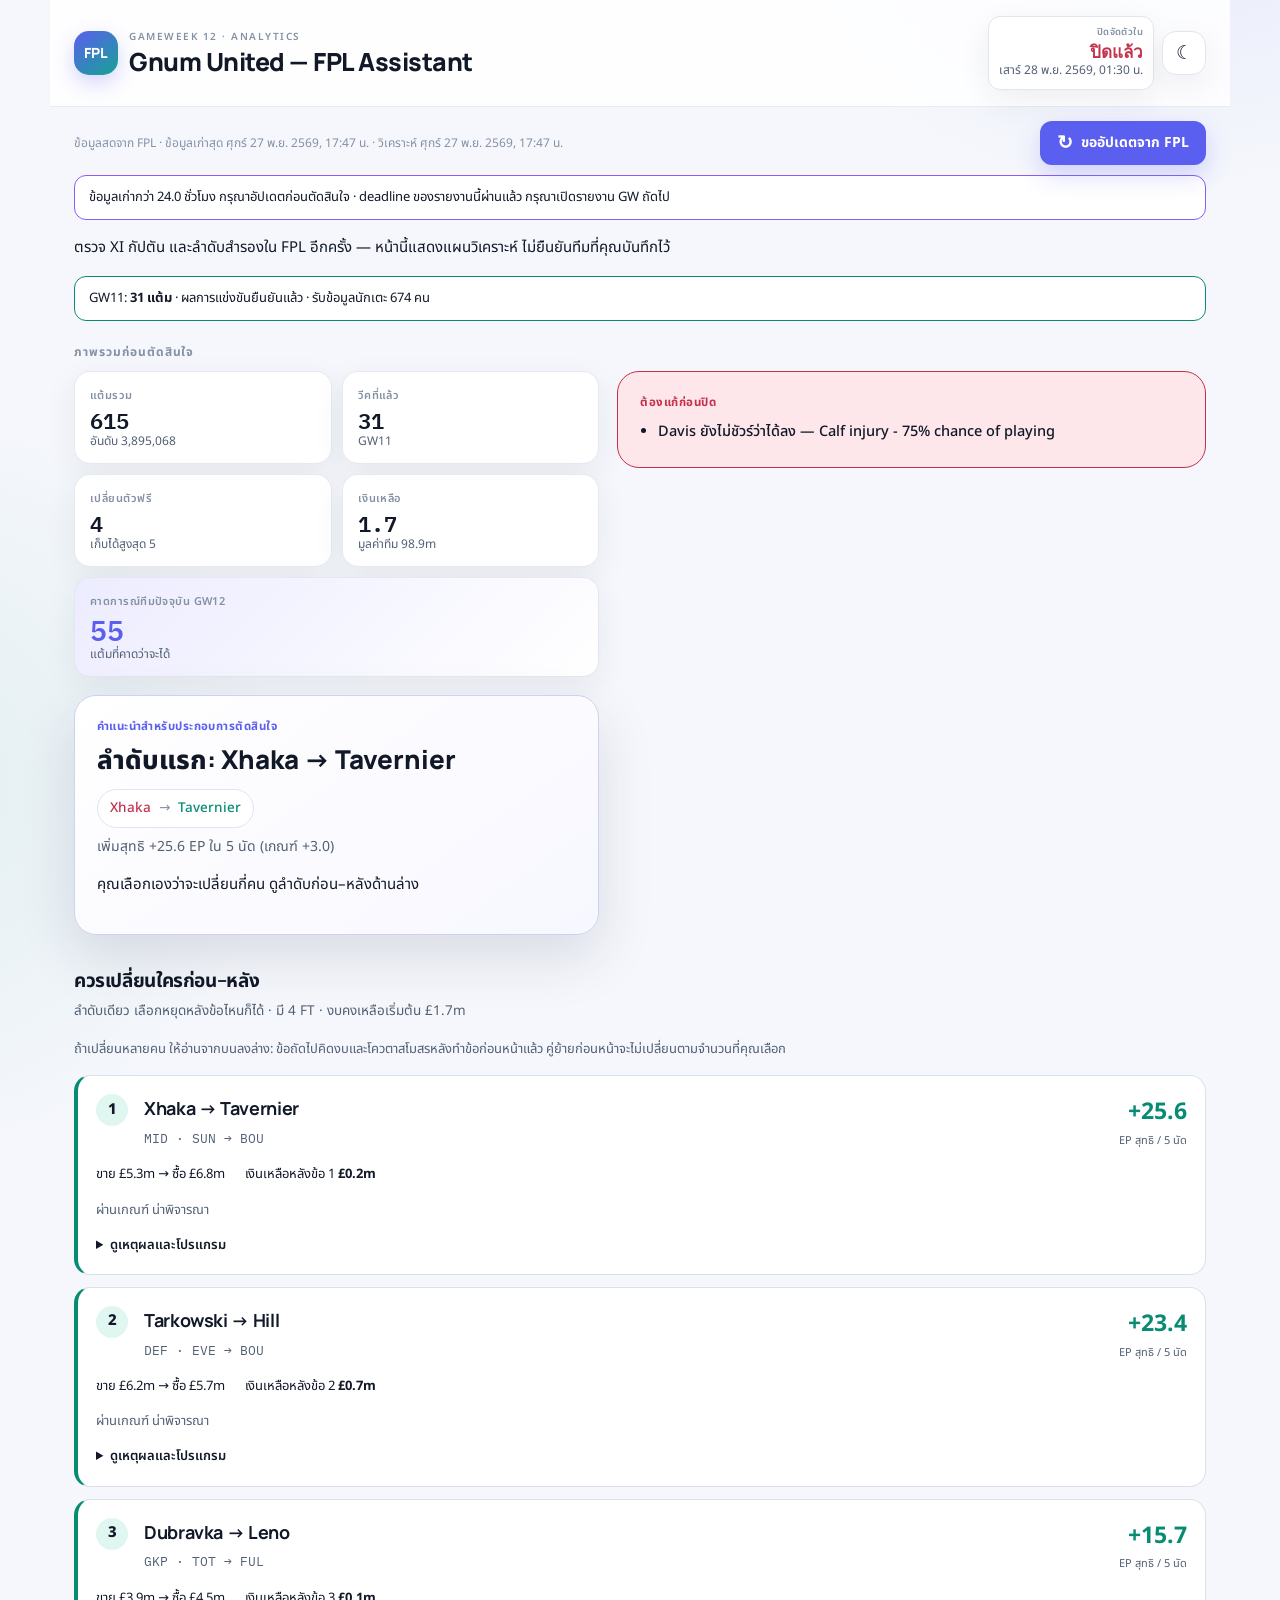
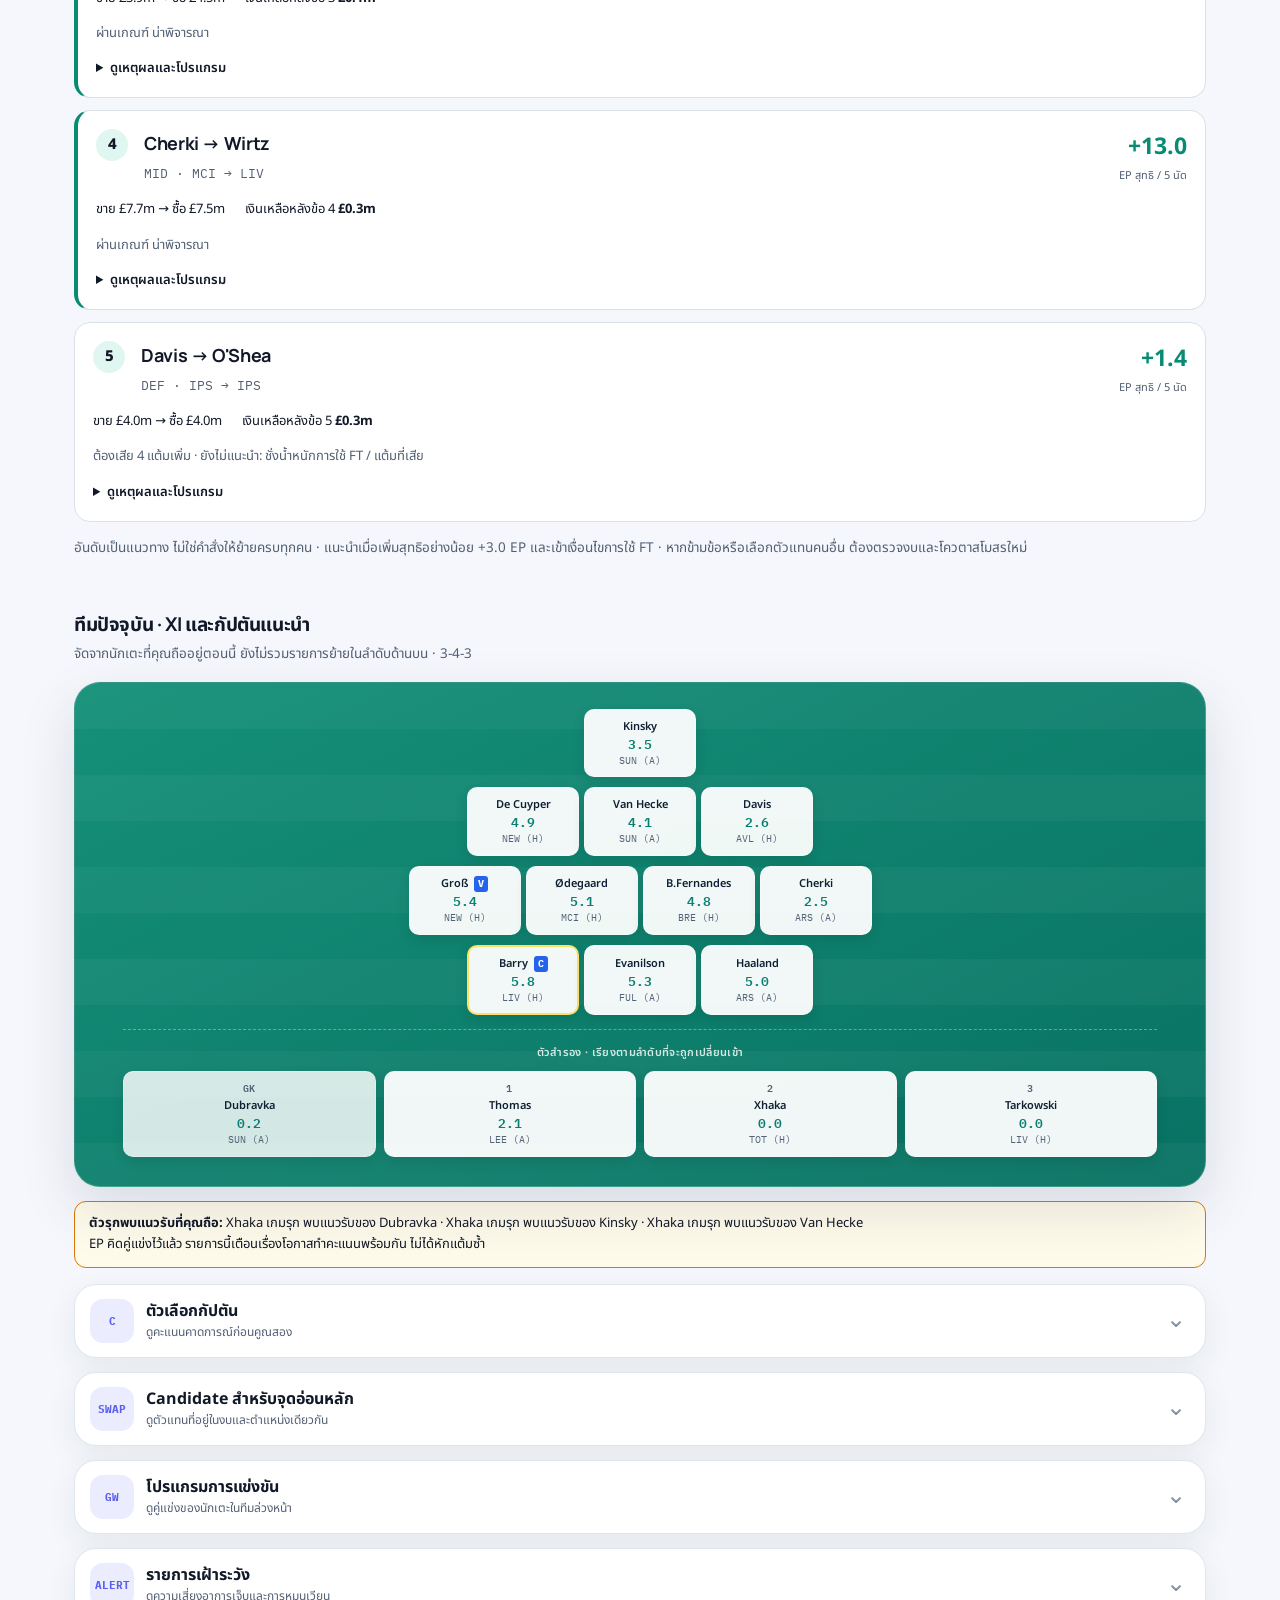
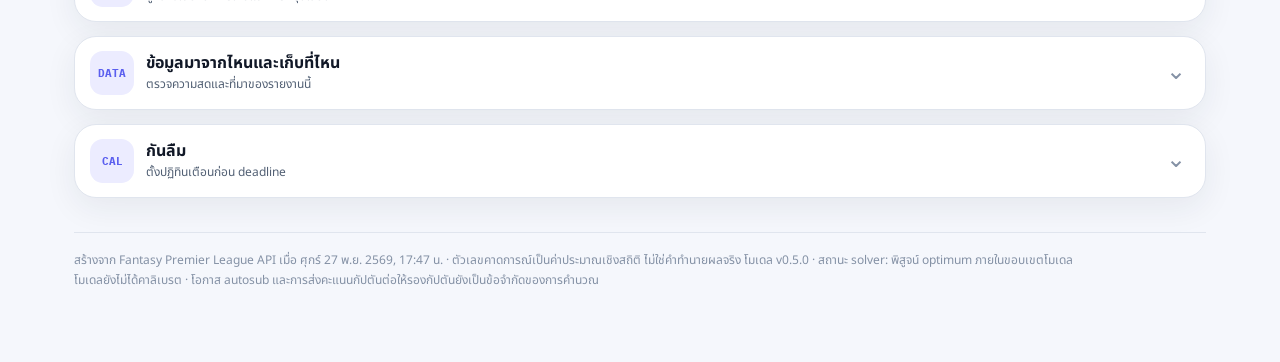
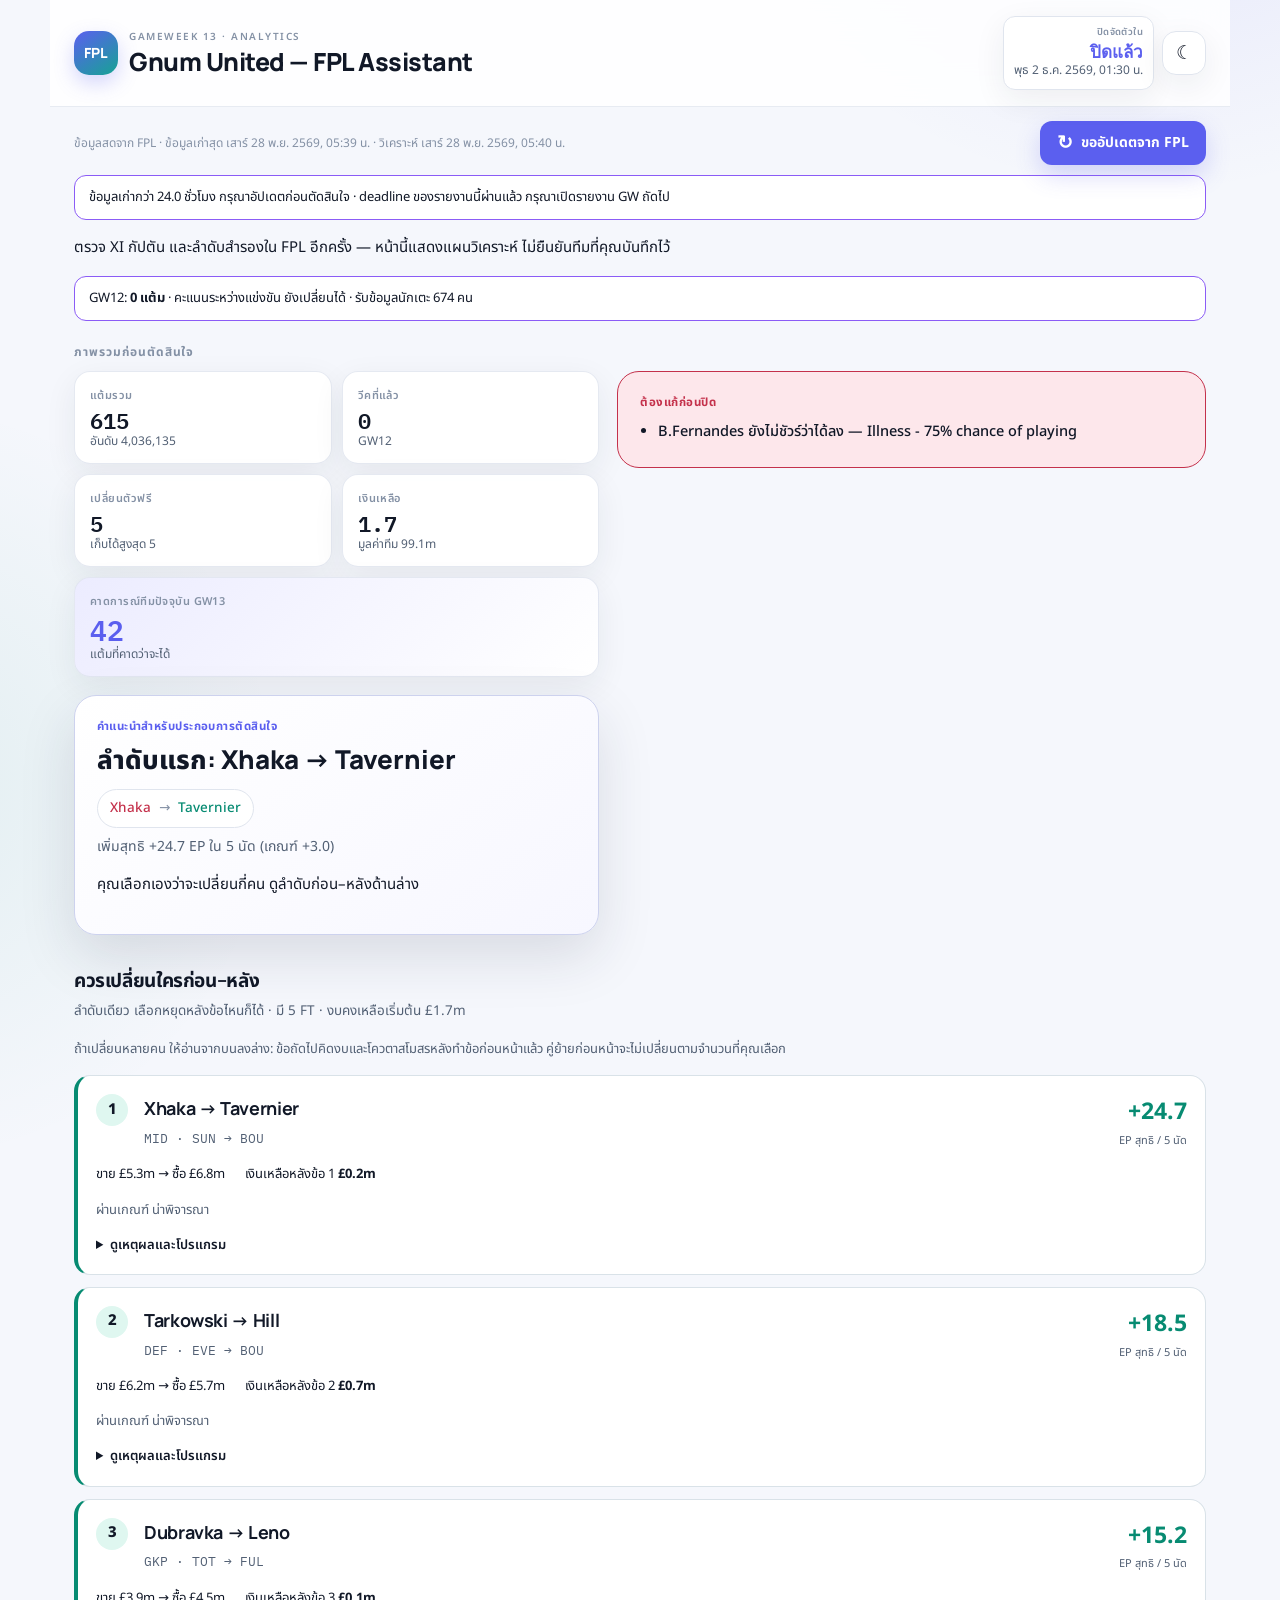
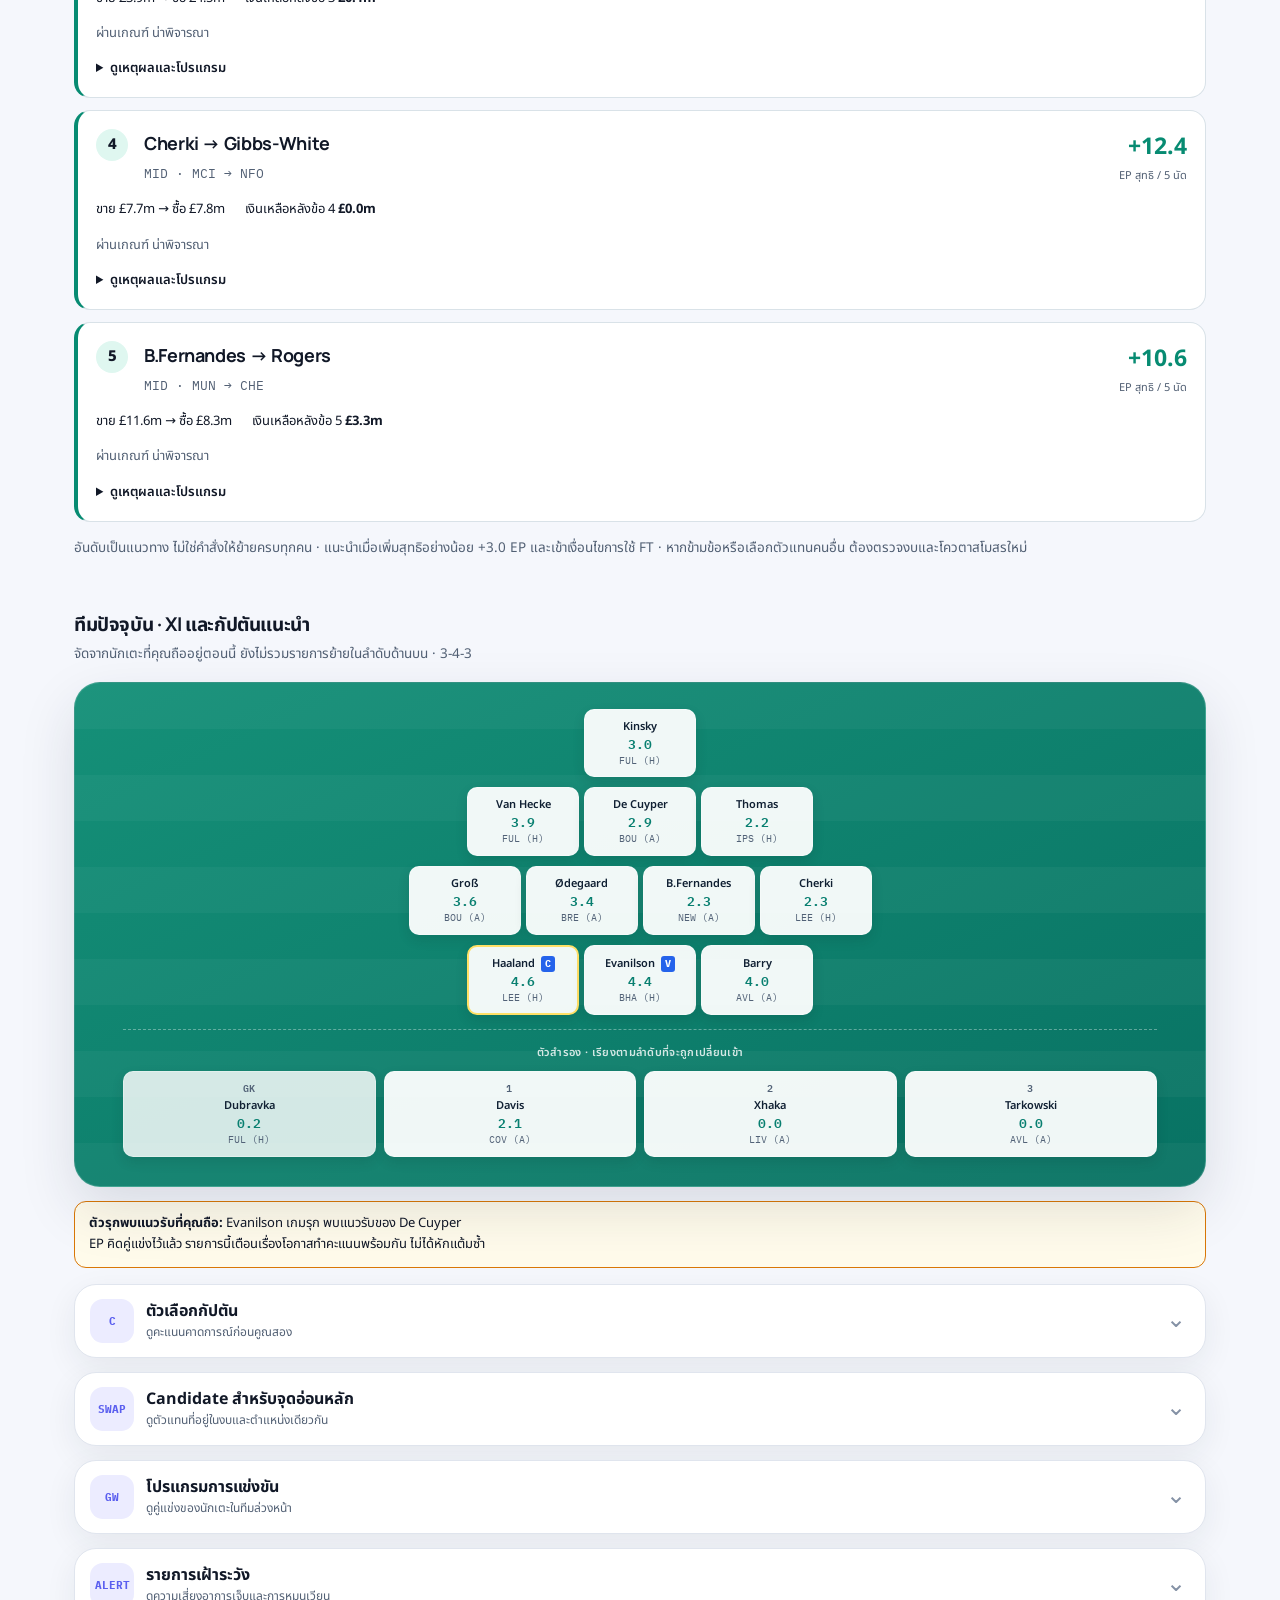
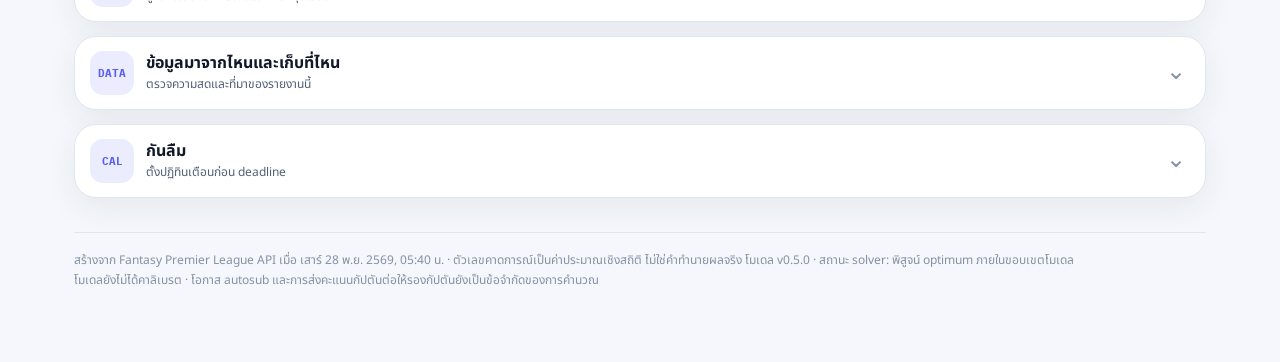
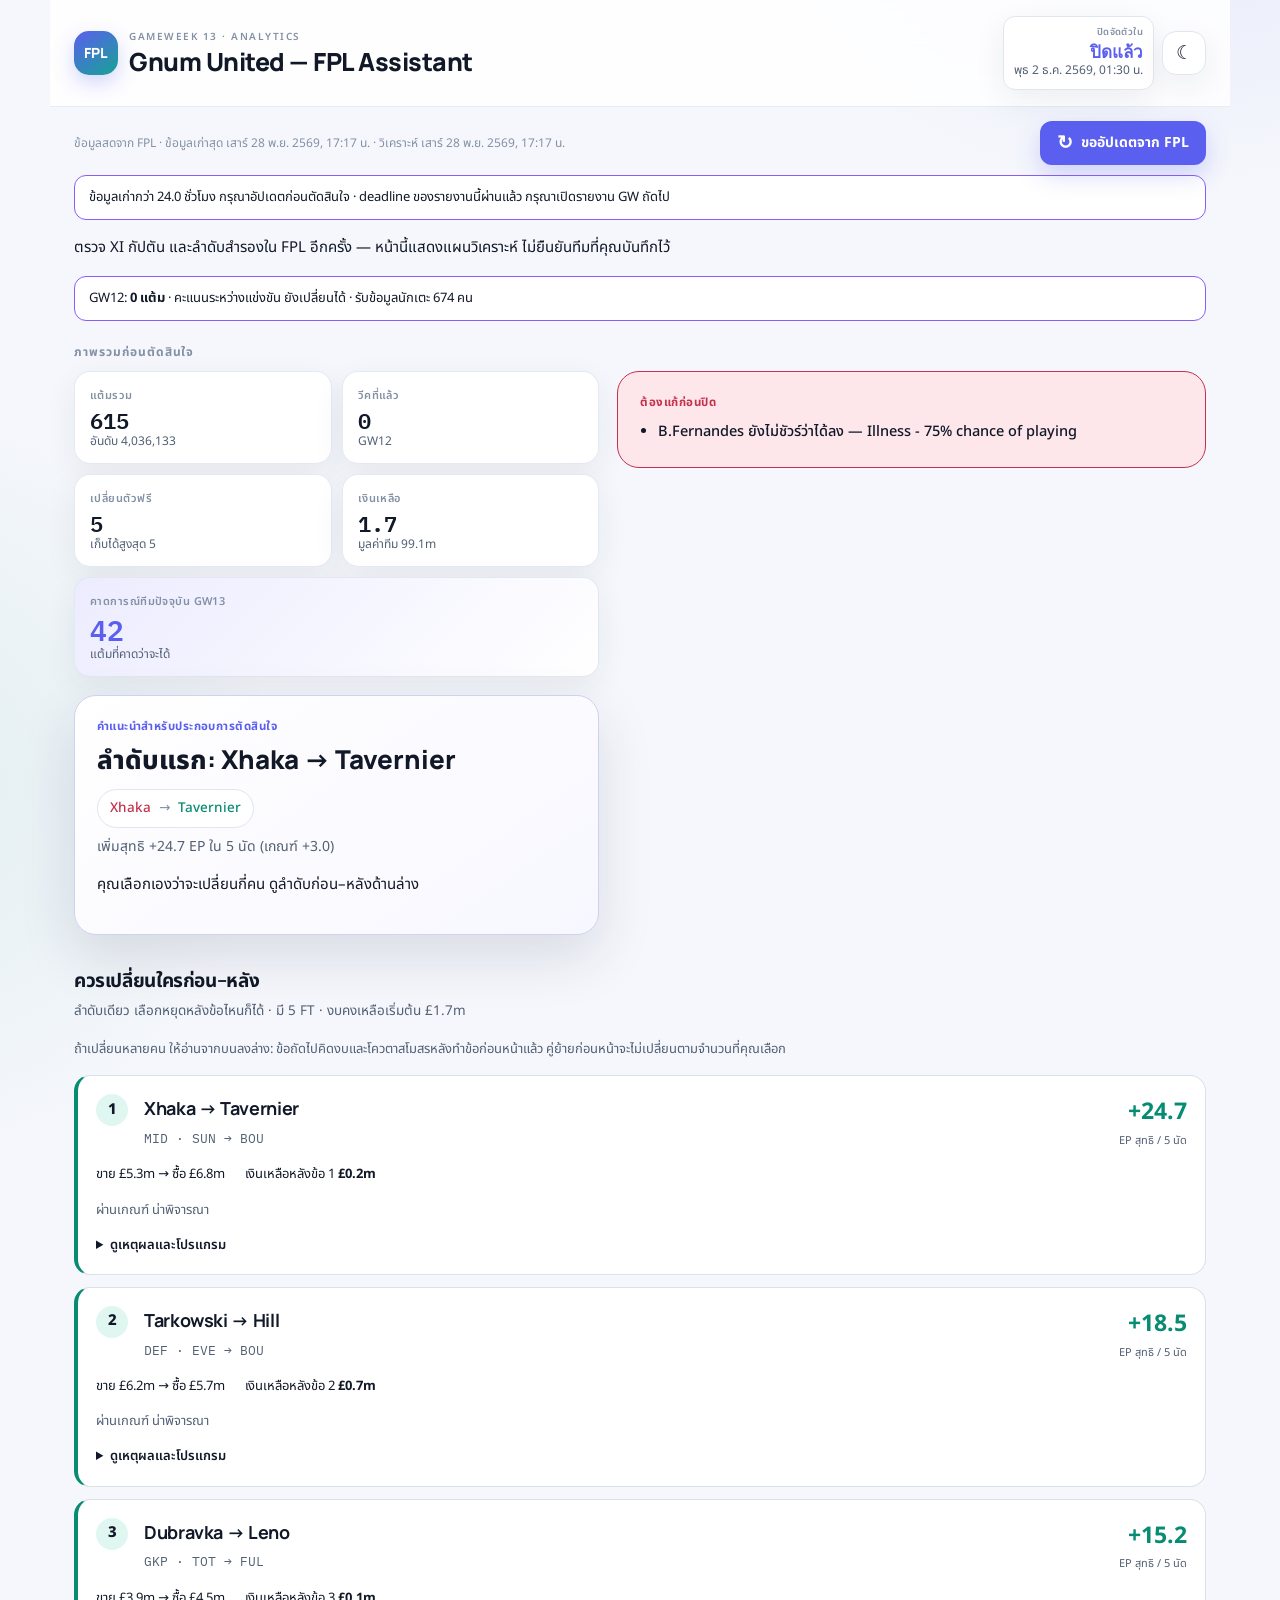
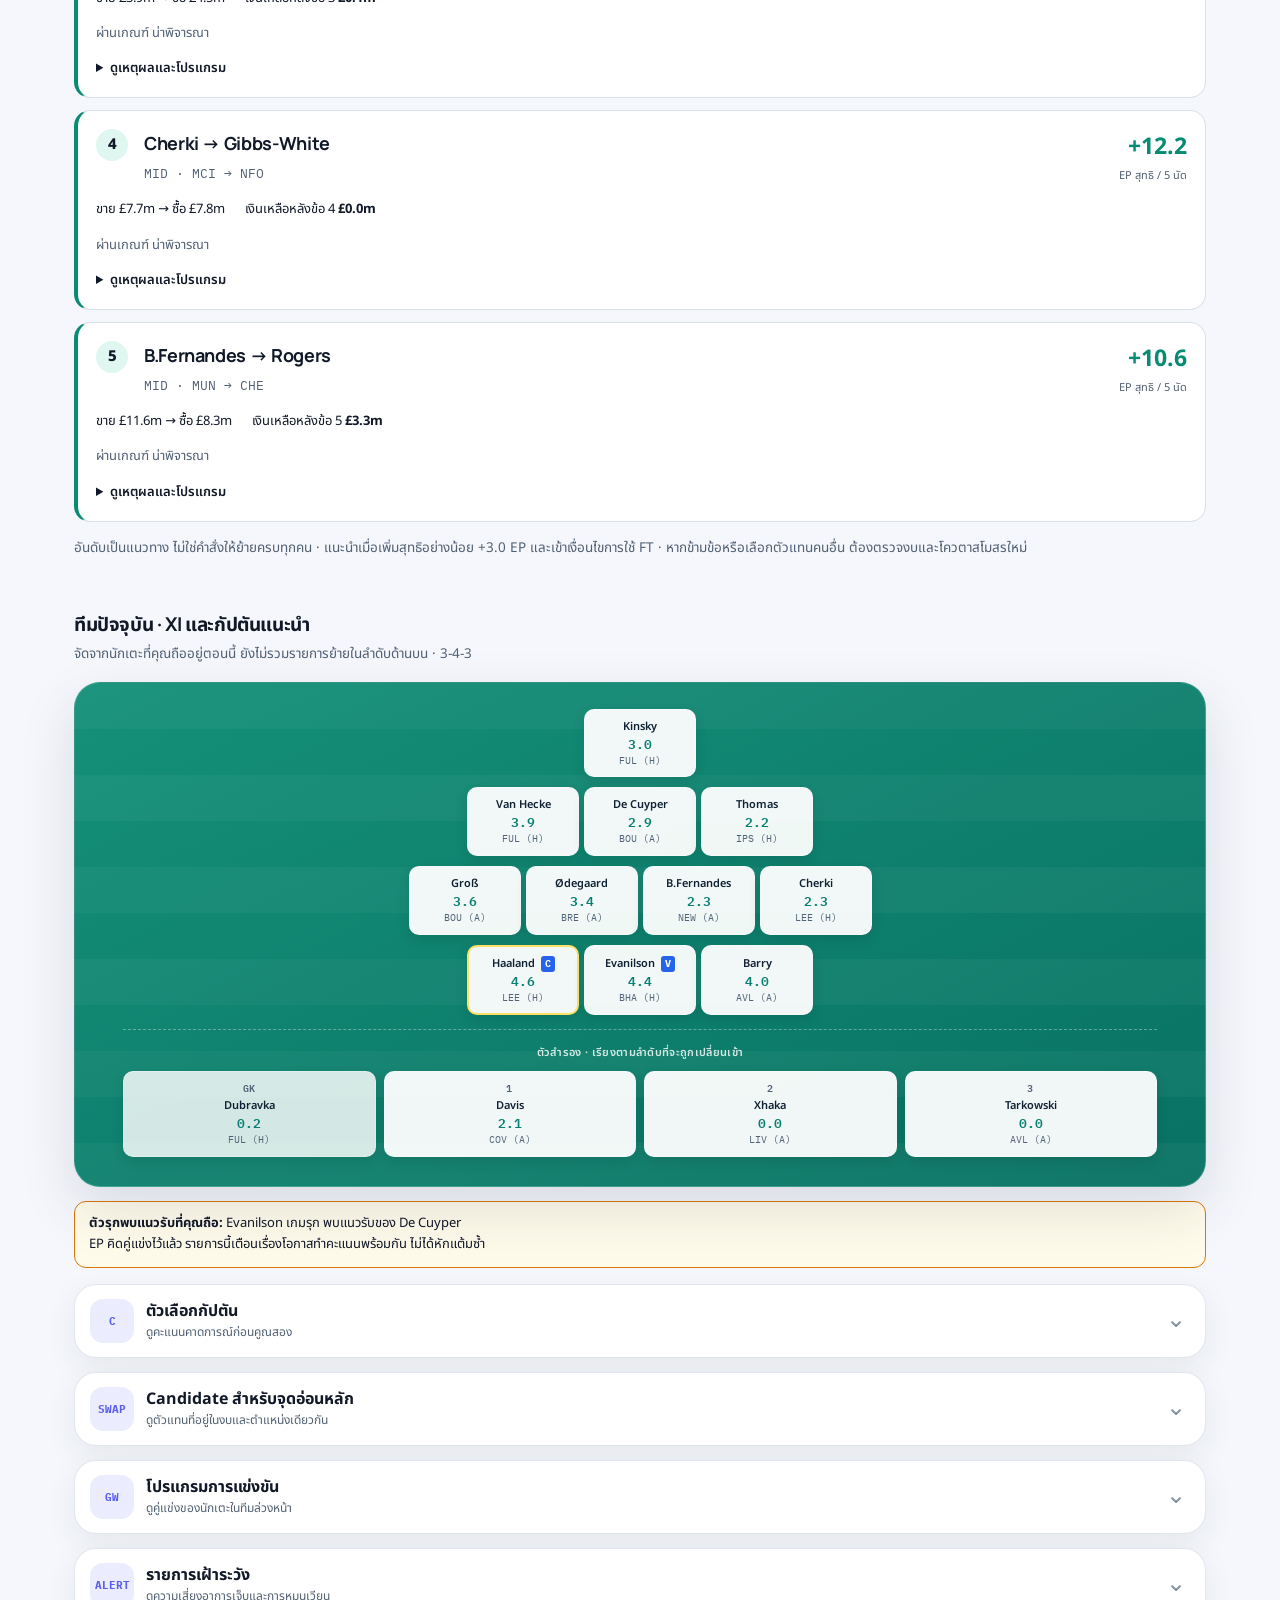
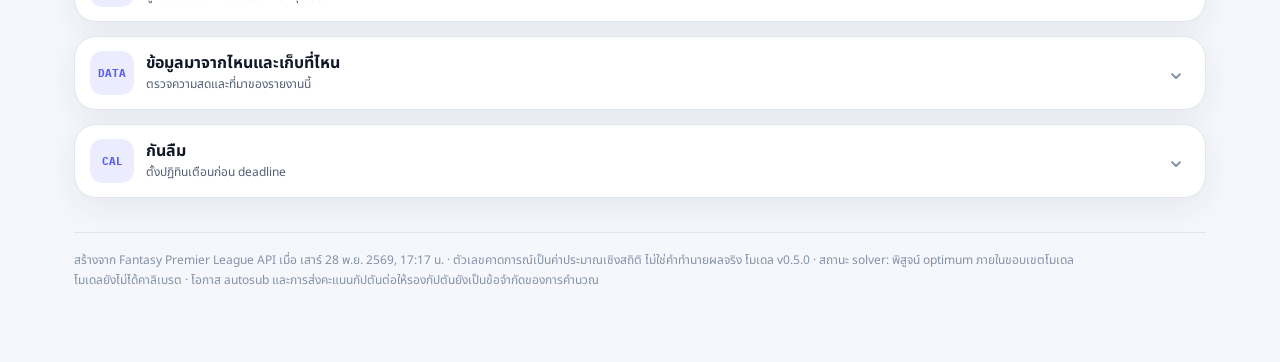
